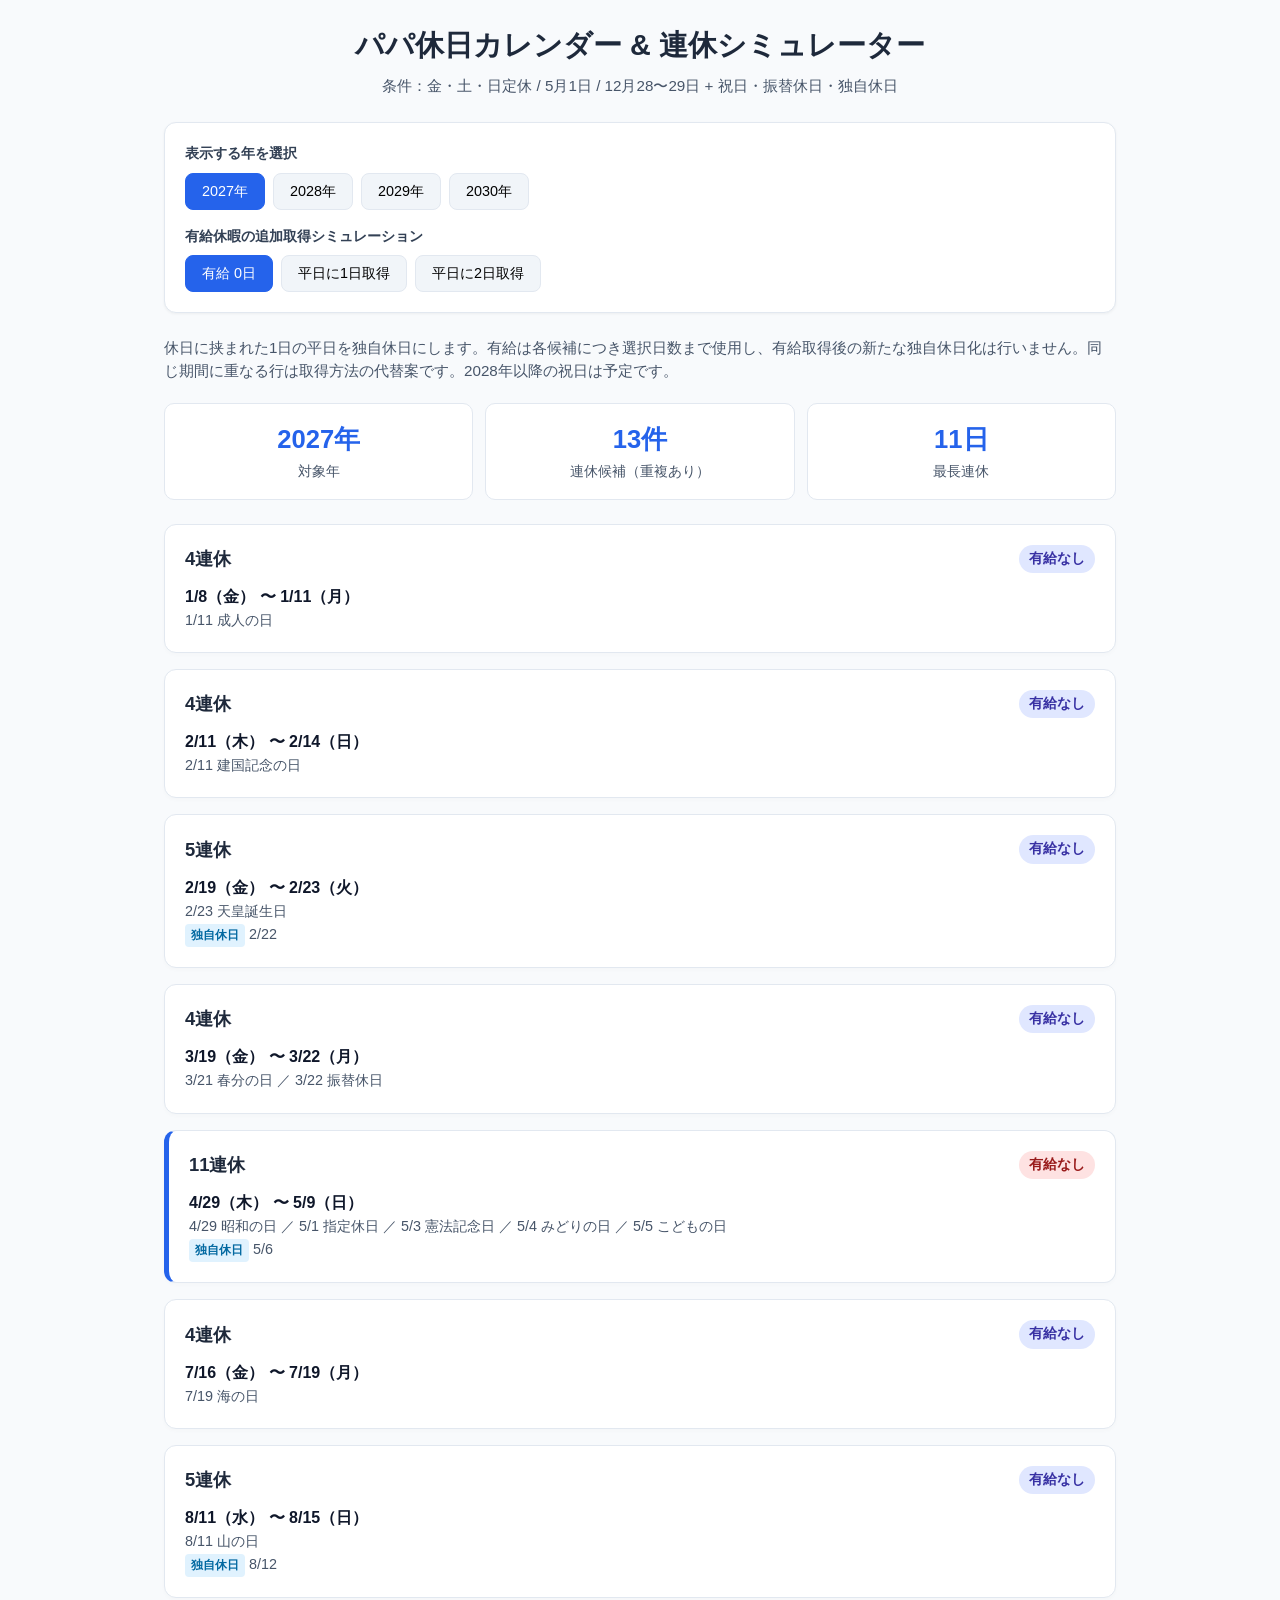
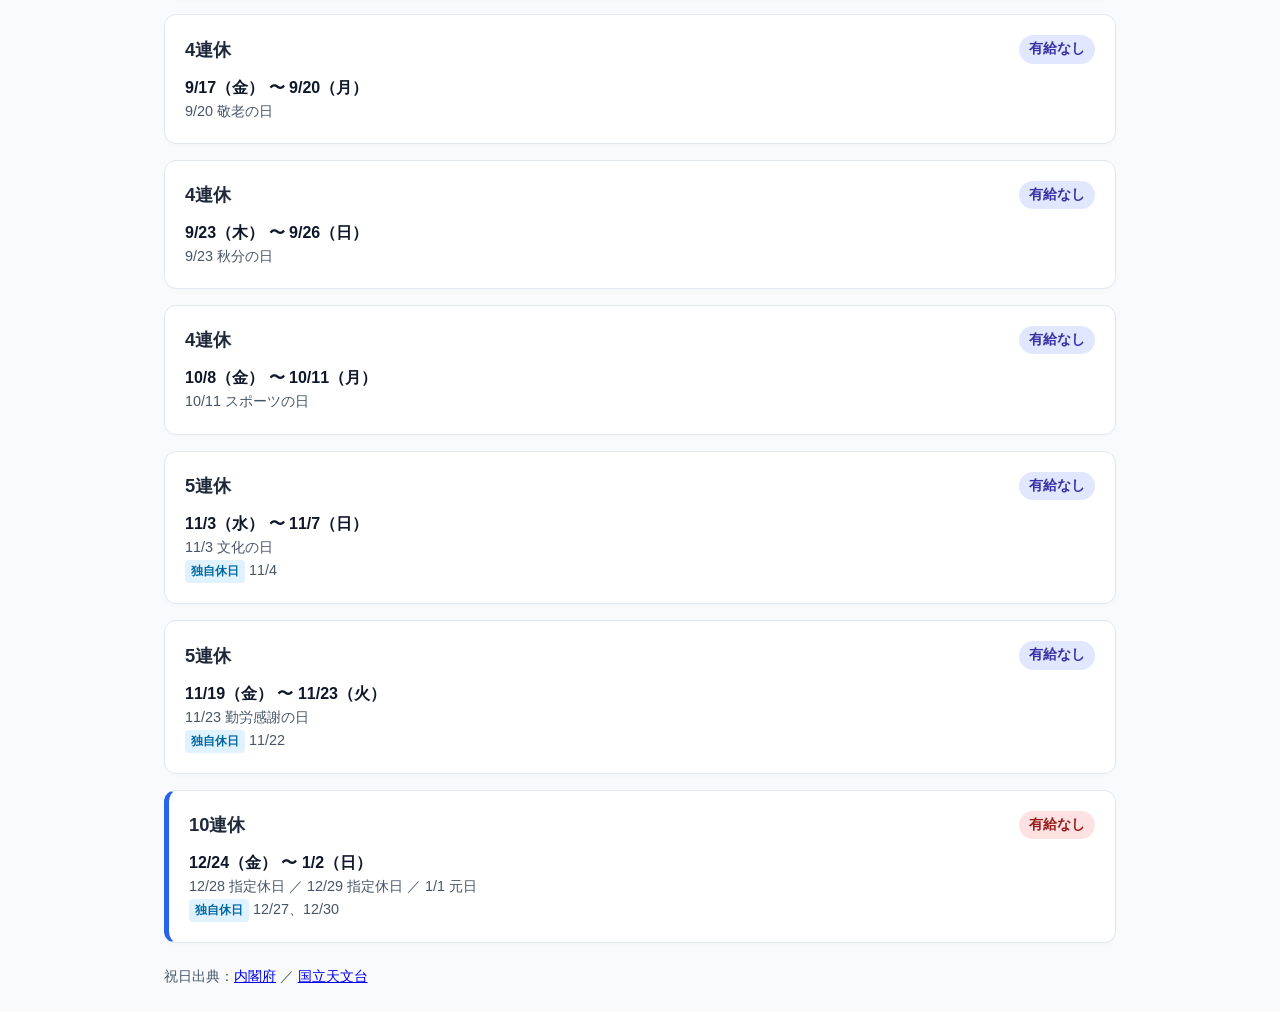
==== papa-holiday/index.html @ 448edb27 "Add papa holiday calendar and vacation simulator" ====
<!DOCTYPE html>
<html lang="ja">
<head>
  <meta charset="UTF-8">
  <meta name="viewport" content="width=device-width, initial-scale=1.0">
  <title>パパ休日カレンダー &amp; 連休シミュレーター</title>
  <style>
    :root {
      --primary: #2563eb;
      --primary-hover: #1d4ed8;
      --bg: #f8fafc;
      --card-bg: #ffffff;
      --text: #0f172a;
      --text-light: #475569;
      --border: #e2e8f0;
      --holiday-tag: #ef4444;
      --special-tag: #8b5cf6;
      --paid-tag: #059669;
    }

    * { box-sizing: border-box; margin: 0; padding: 0; font-family: -apple-system, BlinkMacSystemFont, "Segoe UI", Roboto, sans-serif; }
    body { background: var(--bg); color: var(--text); padding: 24px; max-width: 1000px; margin: 0 auto; line-height: 1.5; }
    
    header { margin-bottom: 24px; text-align: center; }
    h1 { font-size: 1.8rem; margin-bottom: 8px; color: #1e293b; }
    p.desc { font-size: 0.95rem; color: var(--text-light); }
    
    .controls { background: var(--card-bg); padding: 20px; border-radius: 12px; border: 1px solid var(--border); margin-bottom: 24px; box-shadow: 0 1px 3px rgba(0,0,0,0.05); }
    .control-group { margin-bottom: 16px; }
    .control-group:last-child { margin-bottom: 0; }
    label { font-weight: 600; display: block; margin-bottom: 8px; font-size: 0.9rem; color: #334155; }
    
    .btn-group { display: flex; flex-wrap: wrap; gap: 8px; }
    .btn { padding: 8px 16px; border: 1px solid var(--border); background: #f1f5f9; border-radius: 8px; cursor: pointer; font-size: 0.9rem; font-weight: 500; transition: all 0.2s; }
    .btn:hover { background: #e2e8f0; }
    .btn.active { background: var(--primary); color: white; border-color: var(--primary); }

    .summary { display: grid; grid-template-columns: repeat(auto-fit, minmax(200px, 1fr)); gap: 12px; margin-bottom: 24px; }
    .stat-card { background: var(--card-bg); padding: 16px; border-radius: 10px; border: 1px solid var(--border); text-align: center; }
    .stat-card .val { font-size: 1.6rem; font-weight: 700; color: var(--primary); }
    .stat-card .lbl { font-size: 0.85rem; color: var(--text-light); margin-top: 4px; }

    .cards { display: grid; gap: 16px; }
    .holiday-card { background: var(--card-bg); border-radius: 12px; border: 1px solid var(--border); padding: 20px; box-shadow: 0 2px 4px rgba(0,0,0,0.02); }
    .holiday-card.highlight { border-left: 5px solid var(--primary); }
    
    .card-header { display: flex; justify-content: space-between; align-items: center; margin-bottom: 12px; }
    .card-title { font-size: 1.15rem; font-weight: 700; color: #1e293b; }
    .badge { padding: 4px 10px; border-radius: 9999px; font-size: 0.85rem; font-weight: 600; background: #e0e7ff; color: #3730a3; }
    .badge.long { background: #fee2e2; color: #991b1b; }

    .breakdown { font-size: 0.9rem; color: var(--text-light); line-height: 1.6; }
    .tag { display: inline-block; padding: 2px 6px; border-radius: 4px; font-size: 0.75rem; font-weight: 600; margin-right: 4px; }
    .tag-fixed { background: #e0f2fe; color: #0369a1; }
    .tag-paid { background: #dcfce7; color: #15803d; }

    @media (max-width: 640px) {
      body { padding: 16px; }
      .btn { flex: 1 1 calc(50% - 4px); text-align: center; }
    }
  </style>
</head>
<body>

<header>
  <h1>パパ休日カレンダー &amp; 連休シミュレーター</h1>
  <p class="desc">条件：金・土・日定休 / 5月1日 / 12月28〜29日 + 祝日・振替休日・独自休日</p>
</header>

<div class="controls">
  <div class="control-group">
    <label>表示する年を選択</label>
    <div class="btn-group" id="yearButtons">
      <button class="btn active" onclick="setYear(2027)">2027年</button>
      <button class="btn" onclick="setYear(2028)">2028年</button>
      <button class="btn" onclick="setYear(2029)">2029年</button>
      <button class="btn" onclick="setYear(2030)">2030年</button>
    </div>
  </div>

  <div class="control-group">
    <label>有給休暇の追加取得シミュレーション</label>
    <div class="btn-group" id="paidButtons">
      <button class="btn active" onclick="setPaidDays(0)">有給 0日</button>
      <button class="btn" onclick="setPaidDays(1)">平日に1日取得</button>
      <button class="btn" onclick="setPaidDays(2)">平日に2日取得</button>
    </div>
  </div>
</div>

<p class="desc" style="margin-bottom:20px">休日に挟まれた1日の平日を独自休日にします。有給は各候補につき選択日数まで使用し、有給取得後の新たな独自休日化は行いません。同じ期間に重なる行は取得方法の代替案です。2028年以降の祝日は予定です。</p>
<div class="summary" id="summaryArea"></div>
<div class="cards" id="cardsArea"></div>

<script>
let currentYear=2027, paidDays=0;
const data={"2027": {"0": [{"date": "1/8（金） 〜 1/11（月）", "days": 4, "title": "4連休", "desc": "1/11 成人の日", "custom": "", "paid": "", "isPaid": false}, {"date": "2/11（木） 〜 2/14（日）", "days": 4, "title": "4連休", "desc": "2/11 建国記念の日", "custom": "", "paid": "", "isPaid": false}, {"date": "2/19（金） 〜 2/23（火）", "days": 5, "title": "5連休", "desc": "2/23 天皇誕生日", "custom": "2/22", "paid": "", "isPaid": false}, {"date": "3/19（金） 〜 3/22（月）", "days": 4, "title": "4連休", "desc": "3/21 春分の日 ／ 3/22 振替休日", "custom": "", "paid": "", "isPaid": false}, {"date": "4/29（木） 〜 5/9（日）", "days": 11, "title": "11連休", "desc": "4/29 昭和の日 ／ 5/1 指定休日 ／ 5/3 憲法記念日 ／ 5/4 みどりの日 ／ 5/5 こどもの日", "custom": "5/6", "paid": "", "isPaid": false}, {"date": "7/16（金） 〜 7/19（月）", "days": 4, "title": "4連休", "desc": "7/19 海の日", "custom": "", "paid": "", "isPaid": false}, {"date": "8/11（水） 〜 8/15（日）", "days": 5, "title": "5連休", "desc": "8/11 山の日", "custom": "8/12", "paid": "", "isPaid": false}, {"date": "9/17（金） 〜 9/20（月）", "days": 4, "title": "4連休", "desc": "9/20 敬老の日", "custom": "", "paid": "", "isPaid": false}, {"date": "9/23（木） 〜 9/26（日）", "days": 4, "title": "4連休", "desc": "9/23 秋分の日", "custom": "", "paid": "", "isPaid": false}, {"date": "10/8（金） 〜 10/11（月）", "days": 4, "title": "4連休", "desc": "10/11 スポーツの日", "custom": "", "paid": "", "isPaid": false}, {"date": "11/3（水） 〜 11/7（日）", "days": 5, "title": "5連休", "desc": "11/3 文化の日", "custom": "11/4", "paid": "", "isPaid": false}, {"date": "11/19（金） 〜 11/23（火）", "days": 5, "title": "5連休", "desc": "11/23 勤労感謝の日", "custom": "11/22", "paid": "", "isPaid": false}, {"date": "12/24（金） 〜 1/2（日）", "days": 10, "title": "10連休", "desc": "12/28 指定休日 ／ 12/29 指定休日 ／ 1/1 元日", "custom": "12/27、12/30", "paid": "", "isPaid": false}], "1": [{"date": "1/1（金） 〜 1/4（月）", "days": 4, "title": "4連休", "desc": "1/1 元日", "custom": "", "paid": "1/4（月）", "isPaid": true}, {"date": "1/7（木） 〜 1/11（月）", "days": 5, "title": "5連休", "desc": "1/11 成人の日", "custom": "", "paid": "1/7（木）", "isPaid": true}, {"date": "1/8（金） 〜 1/12（火）", "days": 5, "title": "5連休", "desc": "1/11 成人の日", "custom": "", "paid": "1/12（火）", "isPaid": true}, {"date": "1/14（木） 〜 1/17（日）", "days": 4, "title": "4連休", "desc": "金・土・日の定休を活用", "custom": "", "paid": "1/14（木）", "isPaid": true}, {"date": "1/15（金） 〜 1/18（月）", "days": 4, "title": "4連休", "desc": "金・土・日の定休を活用", "custom": "", "paid": "1/18（月）", "isPaid": true}, {"date": "1/21（木） 〜 1/24（日）", "days": 4, "title": "4連休", "desc": "金・土・日の定休を活用", "custom": "", "paid": "1/21（木）", "isPaid": true}, {"date": "1/22（金） 〜 1/25（月）", "days": 4, "title": "4連休", "desc": "金・土・日の定休を活用", "custom": "", "paid": "1/25（月）", "isPaid": true}, {"date": "1/28（木） 〜 1/31（日）", "days": 4, "title": "4連休", "desc": "金・土・日の定休を活用", "custom": "", "paid": "1/28（木）", "isPaid": true}, {"date": "1/29（金） 〜 2/1（月）", "days": 4, "title": "4連休", "desc": "金・土・日の定休を活用", "custom": "", "paid": "2/1（月）", "isPaid": true}, {"date": "2/4（木） 〜 2/7（日）", "days": 4, "title": "4連休", "desc": "金・土・日の定休を活用", "custom": "", "paid": "2/4（木）", "isPaid": true}, {"date": "2/5（金） 〜 2/8（月）", "days": 4, "title": "4連休", "desc": "金・土・日の定休を活用", "custom": "", "paid": "2/8（月）", "isPaid": true}, {"date": "2/10（水） 〜 2/14（日）", "days": 5, "title": "5連休", "desc": "2/11 建国記念の日", "custom": "", "paid": "2/10（水）", "isPaid": true}, {"date": "2/11（木） 〜 2/15（月）", "days": 5, "title": "5連休", "desc": "2/11 建国記念の日", "custom": "", "paid": "2/15（月）", "isPaid": true}, {"date": "2/18（木） 〜 2/23（火）", "days": 6, "title": "6連休", "desc": "2/23 天皇誕生日", "custom": "2/22", "paid": "2/18（木）", "isPaid": true}, {"date": "2/19（金） 〜 2/24（水）", "days": 6, "title": "6連休", "desc": "2/23 天皇誕生日", "custom": "2/22", "paid": "2/24（水）", "isPaid": true}, {"date": "2/25（木） 〜 2/28（日）", "days": 4, "title": "4連休", "desc": "金・土・日の定休を活用", "custom": "", "paid": "2/25（木）", "isPaid": true}, {"date": "2/26（金） 〜 3/1（月）", "days": 4, "title": "4連休", "desc": "金・土・日の定休を活用", "custom": "", "paid": "3/1（月）", "isPaid": true}, {"date": "3/4（木） 〜 3/7（日）", "days": 4, "title": "4連休", "desc": "金・土・日の定休を活用", "custom": "", "paid": "3/4（木）", "isPaid": true}, {"date": "3/5（金） 〜 3/8（月）", "days": 4, "title": "4連休", "desc": "金・土・日の定休を活用", "custom": "", "paid": "3/8（月）", "isPaid": true}, {"date": "3/11（木） 〜 3/14（日）", "days": 4, "title": "4連休", "desc": "金・土・日の定休を活用", "custom": "", "paid": "3/11（木）", "isPaid": true}, {"date": "3/12（金） 〜 3/15（月）", "days": 4, "title": "4連休", "desc": "金・土・日の定休を活用", "custom": "", "paid": "3/15（月）", "isPaid": true}, {"date": "3/18（木） 〜 3/22（月）", "days": 5, "title": "5連休", "desc": "3/21 春分の日 ／ 3/22 振替休日", "custom": "", "paid": "3/18（木）", "isPaid": true}, {"date": "3/19（金） 〜 3/23（火）", "days": 5, "title": "5連休", "desc": "3/21 春分の日 ／ 3/22 振替休日", "custom": "", "paid": "3/23（火）", "isPaid": true}, {"date": "3/25（木） 〜 3/28（日）", "days": 4, "title": "4連休", "desc": "金・土・日の定休を活用", "custom": "", "paid": "3/25（木）", "isPaid": true}, {"date": "3/26（金） 〜 3/29（月）", "days": 4, "title": "4連休", "desc": "金・土・日の定休を活用", "custom": "", "paid": "3/29（月）", "isPaid": true}, {"date": "4/1（木） 〜 4/4（日）", "days": 4, "title": "4連休", "desc": "金・土・日の定休を活用", "custom": "", "paid": "4/1（木）", "isPaid": true}, {"date": "4/2（金） 〜 4/5（月）", "days": 4, "title": "4連休", "desc": "金・土・日の定休を活用", "custom": "", "paid": "4/5（月）", "isPaid": true}, {"date": "4/8（木） 〜 4/11（日）", "days": 4, "title": "4連休", "desc": "金・土・日の定休を活用", "custom": "", "paid": "4/8（木）", "isPaid": true}, {"date": "4/9（金） 〜 4/12（月）", "days": 4, "title": "4連休", "desc": "金・土・日の定休を活用", "custom": "", "paid": "4/12（月）", "isPaid": true}, {"date": "4/15（木） 〜 4/18（日）", "days": 4, "title": "4連休", "desc": "金・土・日の定休を活用", "custom": "", "paid": "4/15（木）", "isPaid": true}, {"date": "4/16（金） 〜 4/19（月）", "days": 4, "title": "4連休", "desc": "金・土・日の定休を活用", "custom": "", "paid": "4/19（月）", "isPaid": true}, {"date": "4/22（木） 〜 4/25（日）", "days": 4, "title": "4連休", "desc": "金・土・日の定休を活用", "custom": "", "paid": "4/22（木）", "isPaid": true}, {"date": "4/23（金） 〜 4/26（月）", "days": 4, "title": "4連休", "desc": "金・土・日の定休を活用", "custom": "", "paid": "4/26（月）", "isPaid": true}, {"date": "4/28（水） 〜 5/9（日）", "days": 12, "title": "12連休", "desc": "4/29 昭和の日 ／ 5/1 指定休日 ／ 5/3 憲法記念日 ／ 5/4 みどりの日 ／ 5/5 こどもの日", "custom": "5/6", "paid": "4/28（水）", "isPaid": true}, {"date": "4/29（木） 〜 5/10（月）", "days": 12, "title": "12連休", "desc": "4/29 昭和の日 ／ 5/1 指定休日 ／ 5/3 憲法記念日 ／ 5/4 みどりの日 ／ 5/5 こどもの日", "custom": "5/6", "paid": "5/10（月）", "isPaid": true}, {"date": "5/13（木） 〜 5/16（日）", "days": 4, "title": "4連休", "desc": "金・土・日の定休を活用", "custom": "", "paid": "5/13（木）", "isPaid": true}, {"date": "5/14（金） 〜 5/17（月）", "days": 4, "title": "4連休", "desc": "金・土・日の定休を活用", "custom": "", "paid": "5/17（月）", "isPaid": true}, {"date": "5/20（木） 〜 5/23（日）", "days": 4, "title": "4連休", "desc": "金・土・日の定休を活用", "custom": "", "paid": "5/20（木）", "isPaid": true}, {"date": "5/21（金） 〜 5/24（月）", "days": 4, "title": "4連休", "desc": "金・土・日の定休を活用", "custom": "", "paid": "5/24（月）", "isPaid": true}, {"date": "5/27（木） 〜 5/30（日）", "days": 4, "title": "4連休", "desc": "金・土・日の定休を活用", "custom": "", "paid": "5/27（木）", "isPaid": true}, {"date": "5/28（金） 〜 5/31（月）", "days": 4, "title": "4連休", "desc": "金・土・日の定休を活用", "custom": "", "paid": "5/31（月）", "isPaid": true}, {"date": "6/3（木） 〜 6/6（日）", "days": 4, "title": "4連休", "desc": "金・土・日の定休を活用", "custom": "", "paid": "6/3（木）", "isPaid": true}, {"date": "6/4（金） 〜 6/7（月）", "days": 4, "title": "4連休", "desc": "金・土・日の定休を活用", "custom": "", "paid": "6/7（月）", "isPaid": true}, {"date": "6/10（木） 〜 6/13（日）", "days": 4, "title": "4連休", "desc": "金・土・日の定休を活用", "custom": "", "paid": "6/10（木）", "isPaid": true}, {"date": "6/11（金） 〜 6/14（月）", "days": 4, "title": "4連休", "desc": "金・土・日の定休を活用", "custom": "", "paid": "6/14（月）", "isPaid": true}, {"date": "6/17（木） 〜 6/20（日）", "days": 4, "title": "4連休", "desc": "金・土・日の定休を活用", "custom": "", "paid": "6/17（木）", "isPaid": true}, {"date": "6/18（金） 〜 6/21（月）", "days": 4, "title": "4連休", "desc": "金・土・日の定休を活用", "custom": "", "paid": "6/21（月）", "isPaid": true}, {"date": "6/24（木） 〜 6/27（日）", "days": 4, "title": "4連休", "desc": "金・土・日の定休を活用", "custom": "", "paid": "6/24（木）", "isPaid": true}, {"date": "6/25（金） 〜 6/28（月）", "days": 4, "title": "4連休", "desc": "金・土・日の定休を活用", "custom": "", "paid": "6/28（月）", "isPaid": true}, {"date": "7/1（木） 〜 7/4（日）", "days": 4, "title": "4連休", "desc": "金・土・日の定休を活用", "custom": "", "paid": "7/1（木）", "isPaid": true}, {"date": "7/2（金） 〜 7/5（月）", "days": 4, "title": "4連休", "desc": "金・土・日の定休を活用", "custom": "", "paid": "7/5（月）", "isPaid": true}, {"date": "7/8（木） 〜 7/11（日）", "days": 4, "title": "4連休", "desc": "金・土・日の定休を活用", "custom": "", "paid": "7/8（木）", "isPaid": true}, {"date": "7/9（金） 〜 7/12（月）", "days": 4, "title": "4連休", "desc": "金・土・日の定休を活用", "custom": "", "paid": "7/12（月）", "isPaid": true}, {"date": "7/15（木） 〜 7/19（月）", "days": 5, "title": "5連休", "desc": "7/19 海の日", "custom": "", "paid": "7/15（木）", "isPaid": true}, {"date": "7/16（金） 〜 7/20（火）", "days": 5, "title": "5連休", "desc": "7/19 海の日", "custom": "", "paid": "7/20（火）", "isPaid": true}, {"date": "7/22（木） 〜 7/25（日）", "days": 4, "title": "4連休", "desc": "金・土・日の定休を活用", "custom": "", "paid": "7/22（木）", "isPaid": true}, {"date": "7/23（金） 〜 7/26（月）", "days": 4, "title": "4連休", "desc": "金・土・日の定休を活用", "custom": "", "paid": "7/26（月）", "isPaid": true}, {"date": "7/29（木） 〜 8/1（日）", "days": 4, "title": "4連休", "desc": "金・土・日の定休を活用", "custom": "", "paid": "7/29（木）", "isPaid": true}, {"date": "7/30（金） 〜 8/2（月）", "days": 4, "title": "4連休", "desc": "金・土・日の定休を活用", "custom": "", "paid": "8/2（月）", "isPaid": true}, {"date": "8/5（木） 〜 8/8（日）", "days": 4, "title": "4連休", "desc": "金・土・日の定休を活用", "custom": "", "paid": "8/5（木）", "isPaid": true}, {"date": "8/6（金） 〜 8/9（月）", "days": 4, "title": "4連休", "desc": "金・土・日の定休を活用", "custom": "", "paid": "8/9（月）", "isPaid": true}, {"date": "8/10（火） 〜 8/15（日）", "days": 6, "title": "6連休", "desc": "8/11 山の日", "custom": "8/12", "paid": "8/10（火）", "isPaid": true}, {"date": "8/11（水） 〜 8/16（月）", "days": 6, "title": "6連休", "desc": "8/11 山の日", "custom": "8/12", "paid": "8/16（月）", "isPaid": true}, {"date": "8/19（木） 〜 8/22（日）", "days": 4, "title": "4連休", "desc": "金・土・日の定休を活用", "custom": "", "paid": "8/19（木）", "isPaid": true}, {"date": "8/20（金） 〜 8/23（月）", "days": 4, "title": "4連休", "desc": "金・土・日の定休を活用", "custom": "", "paid": "8/23（月）", "isPaid": true}, {"date": "8/26（木） 〜 8/29（日）", "days": 4, "title": "4連休", "desc": "金・土・日の定休を活用", "custom": "", "paid": "8/26（木）", "isPaid": true}, {"date": "8/27（金） 〜 8/30（月）", "days": 4, "title": "4連休", "desc": "金・土・日の定休を活用", "custom": "", "paid": "8/30（月）", "isPaid": true}, {"date": "9/2（木） 〜 9/5（日）", "days": 4, "title": "4連休", "desc": "金・土・日の定休を活用", "custom": "", "paid": "9/2（木）", "isPaid": true}, {"date": "9/3（金） 〜 9/6（月）", "days": 4, "title": "4連休", "desc": "金・土・日の定休を活用", "custom": "", "paid": "9/6（月）", "isPaid": true}, {"date": "9/9（木） 〜 9/12（日）", "days": 4, "title": "4連休", "desc": "金・土・日の定休を活用", "custom": "", "paid": "9/9（木）", "isPaid": true}, {"date": "9/10（金） 〜 9/13（月）", "days": 4, "title": "4連休", "desc": "金・土・日の定休を活用", "custom": "", "paid": "9/13（月）", "isPaid": true}, {"date": "9/16（木） 〜 9/20（月）", "days": 5, "title": "5連休", "desc": "9/20 敬老の日", "custom": "", "paid": "9/16（木）", "isPaid": true}, {"date": "9/17（金） 〜 9/21（火）", "days": 5, "title": "5連休", "desc": "9/20 敬老の日", "custom": "", "paid": "9/21（火）", "isPaid": true}, {"date": "9/22（水） 〜 9/26（日）", "days": 5, "title": "5連休", "desc": "9/23 秋分の日", "custom": "", "paid": "9/22（水）", "isPaid": true}, {"date": "9/23（木） 〜 9/27（月）", "days": 5, "title": "5連休", "desc": "9/23 秋分の日", "custom": "", "paid": "9/27（月）", "isPaid": true}, {"date": "9/30（木） 〜 10/3（日）", "days": 4, "title": "4連休", "desc": "金・土・日の定休を活用", "custom": "", "paid": "9/30（木）", "isPaid": true}, {"date": "10/1（金） 〜 10/4（月）", "days": 4, "title": "4連休", "desc": "金・土・日の定休を活用", "custom": "", "paid": "10/4（月）", "isPaid": true}, {"date": "10/7（木） 〜 10/11（月）", "days": 5, "title": "5連休", "desc": "10/11 スポーツの日", "custom": "", "paid": "10/7（木）", "isPaid": true}, {"date": "10/8（金） 〜 10/12（火）", "days": 5, "title": "5連休", "desc": "10/11 スポーツの日", "custom": "", "paid": "10/12（火）", "isPaid": true}, {"date": "10/14（木） 〜 10/17（日）", "days": 4, "title": "4連休", "desc": "金・土・日の定休を活用", "custom": "", "paid": "10/14（木）", "isPaid": true}, {"date": "10/15（金） 〜 10/18（月）", "days": 4, "title": "4連休", "desc": "金・土・日の定休を活用", "custom": "", "paid": "10/18（月）", "isPaid": true}, {"date": "10/21（木） 〜 10/24（日）", "days": 4, "title": "4連休", "desc": "金・土・日の定休を活用", "custom": "", "paid": "10/21（木）", "isPaid": true}, {"date": "10/22（金） 〜 10/25（月）", "days": 4, "title": "4連休", "desc": "金・土・日の定休を活用", "custom": "", "paid": "10/25（月）", "isPaid": true}, {"date": "10/28（木） 〜 10/31（日）", "days": 4, "title": "4連休", "desc": "金・土・日の定休を活用", "custom": "", "paid": "10/28（木）", "isPaid": true}, {"date": "10/29（金） 〜 11/1（月）", "days": 4, "title": "4連休", "desc": "金・土・日の定休を活用", "custom": "", "paid": "11/1（月）", "isPaid": true}, {"date": "11/2（火） 〜 11/7（日）", "days": 6, "title": "6連休", "desc": "11/3 文化の日", "custom": "11/4", "paid": "11/2（火）", "isPaid": true}, {"date": "11/3（水） 〜 11/8（月）", "days": 6, "title": "6連休", "desc": "11/3 文化の日", "custom": "11/4", "paid": "11/8（月）", "isPaid": true}, {"date": "11/11（木） 〜 11/14（日）", "days": 4, "title": "4連休", "desc": "金・土・日の定休を活用", "custom": "", "paid": "11/11（木）", "isPaid": true}, {"date": "11/12（金） 〜 11/15（月）", "days": 4, "title": "4連休", "desc": "金・土・日の定休を活用", "custom": "", "paid": "11/15（月）", "isPaid": true}, {"date": "11/18（木） 〜 11/23（火）", "days": 6, "title": "6連休", "desc": "11/23 勤労感謝の日", "custom": "11/22", "paid": "11/18（木）", "isPaid": true}, {"date": "11/19（金） 〜 11/24（水）", "days": 6, "title": "6連休", "desc": "11/23 勤労感謝の日", "custom": "11/22", "paid": "11/24（水）", "isPaid": true}, {"date": "11/25（木） 〜 11/28（日）", "days": 4, "title": "4連休", "desc": "金・土・日の定休を活用", "custom": "", "paid": "11/25（木）", "isPaid": true}, {"date": "11/26（金） 〜 11/29（月）", "days": 4, "title": "4連休", "desc": "金・土・日の定休を活用", "custom": "", "paid": "11/29（月）", "isPaid": true}, {"date": "12/2（木） 〜 12/5（日）", "days": 4, "title": "4連休", "desc": "金・土・日の定休を活用", "custom": "", "paid": "12/2（木）", "isPaid": true}, {"date": "12/3（金） 〜 12/6（月）", "days": 4, "title": "4連休", "desc": "金・土・日の定休を活用", "custom": "", "paid": "12/6（月）", "isPaid": true}, {"date": "12/9（木） 〜 12/12（日）", "days": 4, "title": "4連休", "desc": "金・土・日の定休を活用", "custom": "", "paid": "12/9（木）", "isPaid": true}, {"date": "12/10（金） 〜 12/13（月）", "days": 4, "title": "4連休", "desc": "金・土・日の定休を活用", "custom": "", "paid": "12/13（月）", "isPaid": true}, {"date": "12/16（木） 〜 12/19（日）", "days": 4, "title": "4連休", "desc": "金・土・日の定休を活用", "custom": "", "paid": "12/16（木）", "isPaid": true}, {"date": "12/17（金） 〜 12/20（月）", "days": 4, "title": "4連休", "desc": "金・土・日の定休を活用", "custom": "", "paid": "12/20（月）", "isPaid": true}, {"date": "12/23（木） 〜 1/2（日）", "days": 11, "title": "11連休", "desc": "12/28 指定休日 ／ 12/29 指定休日 ／ 1/1 元日", "custom": "12/27、12/30", "paid": "12/23（木）", "isPaid": true}, {"date": "12/24（金） 〜 1/3（月）", "days": 11, "title": "11連休", "desc": "12/28 指定休日 ／ 12/29 指定休日 ／ 1/1 元日", "custom": "12/27、12/30", "paid": "1/3（月）", "isPaid": true}], "2": [{"date": "1/1（金） 〜 1/5（火）", "days": 5, "title": "5連休", "desc": "1/1 元日", "custom": "", "paid": "1/4（月）、1/5（火）", "isPaid": true}, {"date": "1/6（水） 〜 1/11（月）", "days": 6, "title": "6連休", "desc": "1/11 成人の日", "custom": "", "paid": "1/6（水）、1/7（木）", "isPaid": true}, {"date": "1/7（木） 〜 1/12（火）", "days": 6, "title": "6連休", "desc": "1/11 成人の日", "custom": "", "paid": "1/7（木）、1/12（火）", "isPaid": true}, {"date": "1/8（金） 〜 1/13（水）", "days": 6, "title": "6連休", "desc": "1/11 成人の日", "custom": "", "paid": "1/12（火）、1/13（水）", "isPaid": true}, {"date": "1/13（水） 〜 1/17（日）", "days": 5, "title": "5連休", "desc": "金・土・日の定休を活用", "custom": "", "paid": "1/13（水）、1/14（木）", "isPaid": true}, {"date": "1/14（木） 〜 1/18（月）", "days": 5, "title": "5連休", "desc": "金・土・日の定休を活用", "custom": "", "paid": "1/14（木）、1/18（月）", "isPaid": true}, {"date": "1/15（金） 〜 1/19（火）", "days": 5, "title": "5連休", "desc": "金・土・日の定休を活用", "custom": "", "paid": "1/18（月）、1/19（火）", "isPaid": true}, {"date": "1/20（水） 〜 1/24（日）", "days": 5, "title": "5連休", "desc": "金・土・日の定休を活用", "custom": "", "paid": "1/20（水）、1/21（木）", "isPaid": true}, {"date": "1/21（木） 〜 1/25（月）", "days": 5, "title": "5連休", "desc": "金・土・日の定休を活用", "custom": "", "paid": "1/21（木）、1/25（月）", "isPaid": true}, {"date": "1/22（金） 〜 1/26（火）", "days": 5, "title": "5連休", "desc": "金・土・日の定休を活用", "custom": "", "paid": "1/25（月）、1/26（火）", "isPaid": true}, {"date": "1/27（水） 〜 1/31（日）", "days": 5, "title": "5連休", "desc": "金・土・日の定休を活用", "custom": "", "paid": "1/27（水）、1/28（木）", "isPaid": true}, {"date": "1/28（木） 〜 2/1（月）", "days": 5, "title": "5連休", "desc": "金・土・日の定休を活用", "custom": "", "paid": "1/28（木）、2/1（月）", "isPaid": true}, {"date": "1/29（金） 〜 2/2（火）", "days": 5, "title": "5連休", "desc": "金・土・日の定休を活用", "custom": "", "paid": "2/1（月）、2/2（火）", "isPaid": true}, {"date": "2/3（水） 〜 2/7（日）", "days": 5, "title": "5連休", "desc": "金・土・日の定休を活用", "custom": "", "paid": "2/3（水）、2/4（木）", "isPaid": true}, {"date": "2/4（木） 〜 2/8（月）", "days": 5, "title": "5連休", "desc": "金・土・日の定休を活用", "custom": "", "paid": "2/4（木）、2/8（月）", "isPaid": true}, {"date": "2/5（金） 〜 2/9（火）", "days": 5, "title": "5連休", "desc": "金・土・日の定休を活用", "custom": "", "paid": "2/8（月）、2/9（火）", "isPaid": true}, {"date": "2/9（火） 〜 2/14（日）", "days": 6, "title": "6連休", "desc": "2/11 建国記念の日", "custom": "", "paid": "2/9（火）、2/10（水）", "isPaid": true}, {"date": "2/10（水） 〜 2/15（月）", "days": 6, "title": "6連休", "desc": "2/11 建国記念の日", "custom": "", "paid": "2/10（水）、2/15（月）", "isPaid": true}, {"date": "2/11（木） 〜 2/16（火）", "days": 6, "title": "6連休", "desc": "2/11 建国記念の日", "custom": "", "paid": "2/15（月）、2/16（火）", "isPaid": true}, {"date": "2/17（水） 〜 2/23（火）", "days": 7, "title": "7連休", "desc": "2/23 天皇誕生日", "custom": "2/22", "paid": "2/17（水）、2/18（木）", "isPaid": true}, {"date": "2/18（木） 〜 2/24（水）", "days": 7, "title": "7連休", "desc": "2/23 天皇誕生日", "custom": "2/22", "paid": "2/18（木）、2/24（水）", "isPaid": true}, {"date": "2/19（金） 〜 2/28（日）", "days": 10, "title": "10連休", "desc": "2/23 天皇誕生日", "custom": "2/22", "paid": "2/24（水）、2/25（木）", "isPaid": true}, {"date": "2/25（木） 〜 3/1（月）", "days": 5, "title": "5連休", "desc": "金・土・日の定休を活用", "custom": "", "paid": "2/25（木）、3/1（月）", "isPaid": true}, {"date": "2/26（金） 〜 3/2（火）", "days": 5, "title": "5連休", "desc": "金・土・日の定休を活用", "custom": "", "paid": "3/1（月）、3/2（火）", "isPaid": true}, {"date": "3/3（水） 〜 3/7（日）", "days": 5, "title": "5連休", "desc": "金・土・日の定休を活用", "custom": "", "paid": "3/3（水）、3/4（木）", "isPaid": true}, {"date": "3/4（木） 〜 3/8（月）", "days": 5, "title": "5連休", "desc": "金・土・日の定休を活用", "custom": "", "paid": "3/4（木）、3/8（月）", "isPaid": true}, {"date": "3/5（金） 〜 3/9（火）", "days": 5, "title": "5連休", "desc": "金・土・日の定休を活用", "custom": "", "paid": "3/8（月）、3/9（火）", "isPaid": true}, {"date": "3/10（水） 〜 3/14（日）", "days": 5, "title": "5連休", "desc": "金・土・日の定休を活用", "custom": "", "paid": "3/10（水）、3/11（木）", "isPaid": true}, {"date": "3/11（木） 〜 3/15（月）", "days": 5, "title": "5連休", "desc": "金・土・日の定休を活用", "custom": "", "paid": "3/11（木）、3/15（月）", "isPaid": true}, {"date": "3/12（金） 〜 3/16（火）", "days": 5, "title": "5連休", "desc": "金・土・日の定休を活用", "custom": "", "paid": "3/15（月）、3/16（火）", "isPaid": true}, {"date": "3/17（水） 〜 3/22（月）", "days": 6, "title": "6連休", "desc": "3/21 春分の日 ／ 3/22 振替休日", "custom": "", "paid": "3/17（水）、3/18（木）", "isPaid": true}, {"date": "3/18（木） 〜 3/23（火）", "days": 6, "title": "6連休", "desc": "3/21 春分の日 ／ 3/22 振替休日", "custom": "", "paid": "3/18（木）、3/23（火）", "isPaid": true}, {"date": "3/19（金） 〜 3/24（水）", "days": 6, "title": "6連休", "desc": "3/21 春分の日 ／ 3/22 振替休日", "custom": "", "paid": "3/23（火）、3/24（水）", "isPaid": true}, {"date": "3/24（水） 〜 3/28（日）", "days": 5, "title": "5連休", "desc": "金・土・日の定休を活用", "custom": "", "paid": "3/24（水）、3/25（木）", "isPaid": true}, {"date": "3/25（木） 〜 3/29（月）", "days": 5, "title": "5連休", "desc": "金・土・日の定休を活用", "custom": "", "paid": "3/25（木）、3/29（月）", "isPaid": true}, {"date": "3/26（金） 〜 3/30（火）", "days": 5, "title": "5連休", "desc": "金・土・日の定休を活用", "custom": "", "paid": "3/29（月）、3/30（火）", "isPaid": true}, {"date": "3/31（水） 〜 4/4（日）", "days": 5, "title": "5連休", "desc": "金・土・日の定休を活用", "custom": "", "paid": "3/31（水）、4/1（木）", "isPaid": true}, {"date": "4/1（木） 〜 4/5（月）", "days": 5, "title": "5連休", "desc": "金・土・日の定休を活用", "custom": "", "paid": "4/1（木）、4/5（月）", "isPaid": true}, {"date": "4/2（金） 〜 4/6（火）", "days": 5, "title": "5連休", "desc": "金・土・日の定休を活用", "custom": "", "paid": "4/5（月）、4/6（火）", "isPaid": true}, {"date": "4/7（水） 〜 4/11（日）", "days": 5, "title": "5連休", "desc": "金・土・日の定休を活用", "custom": "", "paid": "4/7（水）、4/8（木）", "isPaid": true}, {"date": "4/8（木） 〜 4/12（月）", "days": 5, "title": "5連休", "desc": "金・土・日の定休を活用", "custom": "", "paid": "4/8（木）、4/12（月）", "isPaid": true}, {"date": "4/9（金） 〜 4/13（火）", "days": 5, "title": "5連休", "desc": "金・土・日の定休を活用", "custom": "", "paid": "4/12（月）、4/13（火）", "isPaid": true}, {"date": "4/14（水） 〜 4/18（日）", "days": 5, "title": "5連休", "desc": "金・土・日の定休を活用", "custom": "", "paid": "4/14（水）、4/15（木）", "isPaid": true}, {"date": "4/15（木） 〜 4/19（月）", "days": 5, "title": "5連休", "desc": "金・土・日の定休を活用", "custom": "", "paid": "4/15（木）、4/19（月）", "isPaid": true}, {"date": "4/16（金） 〜 4/20（火）", "days": 5, "title": "5連休", "desc": "金・土・日の定休を活用", "custom": "", "paid": "4/19（月）、4/20（火）", "isPaid": true}, {"date": "4/21（水） 〜 4/25（日）", "days": 5, "title": "5連休", "desc": "金・土・日の定休を活用", "custom": "", "paid": "4/21（水）、4/22（木）", "isPaid": true}, {"date": "4/22（木） 〜 4/26（月）", "days": 5, "title": "5連休", "desc": "金・土・日の定休を活用", "custom": "", "paid": "4/22（木）、4/26（月）", "isPaid": true}, {"date": "4/23（金） 〜 4/27（火）", "days": 5, "title": "5連休", "desc": "金・土・日の定休を活用", "custom": "", "paid": "4/26（月）、4/27（火）", "isPaid": true}, {"date": "4/27（火） 〜 5/9（日）", "days": 13, "title": "13連休", "desc": "4/29 昭和の日 ／ 5/1 指定休日 ／ 5/3 憲法記念日 ／ 5/4 みどりの日 ／ 5/5 こどもの日", "custom": "5/6", "paid": "4/27（火）、4/28（水）", "isPaid": true}, {"date": "4/28（水） 〜 5/10（月）", "days": 13, "title": "13連休", "desc": "4/29 昭和の日 ／ 5/1 指定休日 ／ 5/3 憲法記念日 ／ 5/4 みどりの日 ／ 5/5 こどもの日", "custom": "5/6", "paid": "4/28（水）、5/10（月）", "isPaid": true}, {"date": "4/29（木） 〜 5/11（火）", "days": 13, "title": "13連休", "desc": "4/29 昭和の日 ／ 5/1 指定休日 ／ 5/3 憲法記念日 ／ 5/4 みどりの日 ／ 5/5 こどもの日", "custom": "5/6", "paid": "5/10（月）、5/11（火）", "isPaid": true}, {"date": "5/12（水） 〜 5/16（日）", "days": 5, "title": "5連休", "desc": "金・土・日の定休を活用", "custom": "", "paid": "5/12（水）、5/13（木）", "isPaid": true}, {"date": "5/13（木） 〜 5/17（月）", "days": 5, "title": "5連休", "desc": "金・土・日の定休を活用", "custom": "", "paid": "5/13（木）、5/17（月）", "isPaid": true}, {"date": "5/14（金） 〜 5/18（火）", "days": 5, "title": "5連休", "desc": "金・土・日の定休を活用", "custom": "", "paid": "5/17（月）、5/18（火）", "isPaid": true}, {"date": "5/19（水） 〜 5/23（日）", "days": 5, "title": "5連休", "desc": "金・土・日の定休を活用", "custom": "", "paid": "5/19（水）、5/20（木）", "isPaid": true}, {"date": "5/20（木） 〜 5/24（月）", "days": 5, "title": "5連休", "desc": "金・土・日の定休を活用", "custom": "", "paid": "5/20（木）、5/24（月）", "isPaid": true}, {"date": "5/21（金） 〜 5/25（火）", "days": 5, "title": "5連休", "desc": "金・土・日の定休を活用", "custom": "", "paid": "5/24（月）、5/25（火）", "isPaid": true}, {"date": "5/26（水） 〜 5/30（日）", "days": 5, "title": "5連休", "desc": "金・土・日の定休を活用", "custom": "", "paid": "5/26（水）、5/27（木）", "isPaid": true}, {"date": "5/27（木） 〜 5/31（月）", "days": 5, "title": "5連休", "desc": "金・土・日の定休を活用", "custom": "", "paid": "5/27（木）、5/31（月）", "isPaid": true}, {"date": "5/28（金） 〜 6/1（火）", "days": 5, "title": "5連休", "desc": "金・土・日の定休を活用", "custom": "", "paid": "5/31（月）、6/1（火）", "isPaid": true}, {"date": "6/2（水） 〜 6/6（日）", "days": 5, "title": "5連休", "desc": "金・土・日の定休を活用", "custom": "", "paid": "6/2（水）、6/3（木）", "isPaid": true}, {"date": "6/3（木） 〜 6/7（月）", "days": 5, "title": "5連休", "desc": "金・土・日の定休を活用", "custom": "", "paid": "6/3（木）、6/7（月）", "isPaid": true}, {"date": "6/4（金） 〜 6/8（火）", "days": 5, "title": "5連休", "desc": "金・土・日の定休を活用", "custom": "", "paid": "6/7（月）、6/8（火）", "isPaid": true}, {"date": "6/9（水） 〜 6/13（日）", "days": 5, "title": "5連休", "desc": "金・土・日の定休を活用", "custom": "", "paid": "6/9（水）、6/10（木）", "isPaid": true}, {"date": "6/10（木） 〜 6/14（月）", "days": 5, "title": "5連休", "desc": "金・土・日の定休を活用", "custom": "", "paid": "6/10（木）、6/14（月）", "isPaid": true}, {"date": "6/11（金） 〜 6/15（火）", "days": 5, "title": "5連休", "desc": "金・土・日の定休を活用", "custom": "", "paid": "6/14（月）、6/15（火）", "isPaid": true}, {"date": "6/16（水） 〜 6/20（日）", "days": 5, "title": "5連休", "desc": "金・土・日の定休を活用", "custom": "", "paid": "6/16（水）、6/17（木）", "isPaid": true}, {"date": "6/17（木） 〜 6/21（月）", "days": 5, "title": "5連休", "desc": "金・土・日の定休を活用", "custom": "", "paid": "6/17（木）、6/21（月）", "isPaid": true}, {"date": "6/18（金） 〜 6/22（火）", "days": 5, "title": "5連休", "desc": "金・土・日の定休を活用", "custom": "", "paid": "6/21（月）、6/22（火）", "isPaid": true}, {"date": "6/23（水） 〜 6/27（日）", "days": 5, "title": "5連休", "desc": "金・土・日の定休を活用", "custom": "", "paid": "6/23（水）、6/24（木）", "isPaid": true}, {"date": "6/24（木） 〜 6/28（月）", "days": 5, "title": "5連休", "desc": "金・土・日の定休を活用", "custom": "", "paid": "6/24（木）、6/28（月）", "isPaid": true}, {"date": "6/25（金） 〜 6/29（火）", "days": 5, "title": "5連休", "desc": "金・土・日の定休を活用", "custom": "", "paid": "6/28（月）、6/29（火）", "isPaid": true}, {"date": "6/30（水） 〜 7/4（日）", "days": 5, "title": "5連休", "desc": "金・土・日の定休を活用", "custom": "", "paid": "6/30（水）、7/1（木）", "isPaid": true}, {"date": "7/1（木） 〜 7/5（月）", "days": 5, "title": "5連休", "desc": "金・土・日の定休を活用", "custom": "", "paid": "7/1（木）、7/5（月）", "isPaid": true}, {"date": "7/2（金） 〜 7/6（火）", "days": 5, "title": "5連休", "desc": "金・土・日の定休を活用", "custom": "", "paid": "7/5（月）、7/6（火）", "isPaid": true}, {"date": "7/7（水） 〜 7/11（日）", "days": 5, "title": "5連休", "desc": "金・土・日の定休を活用", "custom": "", "paid": "7/7（水）、7/8（木）", "isPaid": true}, {"date": "7/8（木） 〜 7/12（月）", "days": 5, "title": "5連休", "desc": "金・土・日の定休を活用", "custom": "", "paid": "7/8（木）、7/12（月）", "isPaid": true}, {"date": "7/9（金） 〜 7/13（火）", "days": 5, "title": "5連休", "desc": "金・土・日の定休を活用", "custom": "", "paid": "7/12（月）、7/13（火）", "isPaid": true}, {"date": "7/14（水） 〜 7/19（月）", "days": 6, "title": "6連休", "desc": "7/19 海の日", "custom": "", "paid": "7/14（水）、7/15（木）", "isPaid": true}, {"date": "7/15（木） 〜 7/20（火）", "days": 6, "title": "6連休", "desc": "7/19 海の日", "custom": "", "paid": "7/15（木）、7/20（火）", "isPaid": true}, {"date": "7/16（金） 〜 7/21（水）", "days": 6, "title": "6連休", "desc": "7/19 海の日", "custom": "", "paid": "7/20（火）、7/21（水）", "isPaid": true}, {"date": "7/21（水） 〜 7/25（日）", "days": 5, "title": "5連休", "desc": "金・土・日の定休を活用", "custom": "", "paid": "7/21（水）、7/22（木）", "isPaid": true}, {"date": "7/22（木） 〜 7/26（月）", "days": 5, "title": "5連休", "desc": "金・土・日の定休を活用", "custom": "", "paid": "7/22（木）、7/26（月）", "isPaid": true}, {"date": "7/23（金） 〜 7/27（火）", "days": 5, "title": "5連休", "desc": "金・土・日の定休を活用", "custom": "", "paid": "7/26（月）、7/27（火）", "isPaid": true}, {"date": "7/28（水） 〜 8/1（日）", "days": 5, "title": "5連休", "desc": "金・土・日の定休を活用", "custom": "", "paid": "7/28（水）、7/29（木）", "isPaid": true}, {"date": "7/29（木） 〜 8/2（月）", "days": 5, "title": "5連休", "desc": "金・土・日の定休を活用", "custom": "", "paid": "7/29（木）、8/2（月）", "isPaid": true}, {"date": "7/30（金） 〜 8/3（火）", "days": 5, "title": "5連休", "desc": "金・土・日の定休を活用", "custom": "", "paid": "8/2（月）、8/3（火）", "isPaid": true}, {"date": "8/4（水） 〜 8/8（日）", "days": 5, "title": "5連休", "desc": "金・土・日の定休を活用", "custom": "", "paid": "8/4（水）、8/5（木）", "isPaid": true}, {"date": "8/5（木） 〜 8/9（月）", "days": 5, "title": "5連休", "desc": "金・土・日の定休を活用", "custom": "", "paid": "8/5（木）、8/9（月）", "isPaid": true}, {"date": "8/6（金） 〜 8/15（日）", "days": 10, "title": "10連休", "desc": "8/11 山の日", "custom": "8/12", "paid": "8/9（月）、8/10（火）", "isPaid": true}, {"date": "8/10（火） 〜 8/16（月）", "days": 7, "title": "7連休", "desc": "8/11 山の日", "custom": "8/12", "paid": "8/10（火）、8/16（月）", "isPaid": true}, {"date": "8/11（水） 〜 8/17（火）", "days": 7, "title": "7連休", "desc": "8/11 山の日", "custom": "8/12", "paid": "8/16（月）、8/17（火）", "isPaid": true}, {"date": "8/18（水） 〜 8/22（日）", "days": 5, "title": "5連休", "desc": "金・土・日の定休を活用", "custom": "", "paid": "8/18（水）、8/19（木）", "isPaid": true}, {"date": "8/19（木） 〜 8/23（月）", "days": 5, "title": "5連休", "desc": "金・土・日の定休を活用", "custom": "", "paid": "8/19（木）、8/23（月）", "isPaid": true}, {"date": "8/20（金） 〜 8/24（火）", "days": 5, "title": "5連休", "desc": "金・土・日の定休を活用", "custom": "", "paid": "8/23（月）、8/24（火）", "isPaid": true}, {"date": "8/25（水） 〜 8/29（日）", "days": 5, "title": "5連休", "desc": "金・土・日の定休を活用", "custom": "", "paid": "8/25（水）、8/26（木）", "isPaid": true}, {"date": "8/26（木） 〜 8/30（月）", "days": 5, "title": "5連休", "desc": "金・土・日の定休を活用", "custom": "", "paid": "8/26（木）、8/30（月）", "isPaid": true}, {"date": "8/27（金） 〜 8/31（火）", "days": 5, "title": "5連休", "desc": "金・土・日の定休を活用", "custom": "", "paid": "8/30（月）、8/31（火）", "isPaid": true}, {"date": "9/1（水） 〜 9/5（日）", "days": 5, "title": "5連休", "desc": "金・土・日の定休を活用", "custom": "", "paid": "9/1（水）、9/2（木）", "isPaid": true}, {"date": "9/2（木） 〜 9/6（月）", "days": 5, "title": "5連休", "desc": "金・土・日の定休を活用", "custom": "", "paid": "9/2（木）、9/6（月）", "isPaid": true}, {"date": "9/3（金） 〜 9/7（火）", "days": 5, "title": "5連休", "desc": "金・土・日の定休を活用", "custom": "", "paid": "9/6（月）、9/7（火）", "isPaid": true}, {"date": "9/8（水） 〜 9/12（日）", "days": 5, "title": "5連休", "desc": "金・土・日の定休を活用", "custom": "", "paid": "9/8（水）、9/9（木）", "isPaid": true}, {"date": "9/9（木） 〜 9/13（月）", "days": 5, "title": "5連休", "desc": "金・土・日の定休を活用", "custom": "", "paid": "9/9（木）、9/13（月）", "isPaid": true}, {"date": "9/10（金） 〜 9/14（火）", "days": 5, "title": "5連休", "desc": "金・土・日の定休を活用", "custom": "", "paid": "9/13（月）、9/14（火）", "isPaid": true}, {"date": "9/15（水） 〜 9/20（月）", "days": 6, "title": "6連休", "desc": "9/20 敬老の日", "custom": "", "paid": "9/15（水）、9/16（木）", "isPaid": true}, {"date": "9/16（木） 〜 9/21（火）", "days": 6, "title": "6連休", "desc": "9/20 敬老の日", "custom": "", "paid": "9/16（木）、9/21（火）", "isPaid": true}, {"date": "9/17（金） 〜 9/26（日）", "days": 10, "title": "10連休", "desc": "9/20 敬老の日 ／ 9/23 秋分の日", "custom": "", "paid": "9/21（火）、9/22（水）", "isPaid": true}, {"date": "9/22（水） 〜 9/27（月）", "days": 6, "title": "6連休", "desc": "9/23 秋分の日", "custom": "", "paid": "9/22（水）、9/27（月）", "isPaid": true}, {"date": "9/23（木） 〜 9/28（火）", "days": 6, "title": "6連休", "desc": "9/23 秋分の日", "custom": "", "paid": "9/27（月）、9/28（火）", "isPaid": true}, {"date": "9/29（水） 〜 10/3（日）", "days": 5, "title": "5連休", "desc": "金・土・日の定休を活用", "custom": "", "paid": "9/29（水）、9/30（木）", "isPaid": true}, {"date": "9/30（木） 〜 10/4（月）", "days": 5, "title": "5連休", "desc": "金・土・日の定休を活用", "custom": "", "paid": "9/30（木）、10/4（月）", "isPaid": true}, {"date": "10/1（金） 〜 10/5（火）", "days": 5, "title": "5連休", "desc": "金・土・日の定休を活用", "custom": "", "paid": "10/4（月）、10/5（火）", "isPaid": true}, {"date": "10/6（水） 〜 10/11（月）", "days": 6, "title": "6連休", "desc": "10/11 スポーツの日", "custom": "", "paid": "10/6（水）、10/7（木）", "isPaid": true}, {"date": "10/7（木） 〜 10/12（火）", "days": 6, "title": "6連休", "desc": "10/11 スポーツの日", "custom": "", "paid": "10/7（木）、10/12（火）", "isPaid": true}, {"date": "10/8（金） 〜 10/13（水）", "days": 6, "title": "6連休", "desc": "10/11 スポーツの日", "custom": "", "paid": "10/12（火）、10/13（水）", "isPaid": true}, {"date": "10/13（水） 〜 10/17（日）", "days": 5, "title": "5連休", "desc": "金・土・日の定休を活用", "custom": "", "paid": "10/13（水）、10/14（木）", "isPaid": true}, {"date": "10/14（木） 〜 10/18（月）", "days": 5, "title": "5連休", "desc": "金・土・日の定休を活用", "custom": "", "paid": "10/14（木）、10/18（月）", "isPaid": true}, {"date": "10/15（金） 〜 10/19（火）", "days": 5, "title": "5連休", "desc": "金・土・日の定休を活用", "custom": "", "paid": "10/18（月）、10/19（火）", "isPaid": true}, {"date": "10/20（水） 〜 10/24（日）", "days": 5, "title": "5連休", "desc": "金・土・日の定休を活用", "custom": "", "paid": "10/20（水）、10/21（木）", "isPaid": true}, {"date": "10/21（木） 〜 10/25（月）", "days": 5, "title": "5連休", "desc": "金・土・日の定休を活用", "custom": "", "paid": "10/21（木）、10/25（月）", "isPaid": true}, {"date": "10/22（金） 〜 10/26（火）", "days": 5, "title": "5連休", "desc": "金・土・日の定休を活用", "custom": "", "paid": "10/25（月）、10/26（火）", "isPaid": true}, {"date": "10/27（水） 〜 10/31（日）", "days": 5, "title": "5連休", "desc": "金・土・日の定休を活用", "custom": "", "paid": "10/27（水）、10/28（木）", "isPaid": true}, {"date": "10/28（木） 〜 11/1（月）", "days": 5, "title": "5連休", "desc": "金・土・日の定休を活用", "custom": "", "paid": "10/28（木）、11/1（月）", "isPaid": true}, {"date": "10/29（金） 〜 11/7（日）", "days": 10, "title": "10連休", "desc": "11/3 文化の日", "custom": "11/4", "paid": "11/1（月）、11/2（火）", "isPaid": true}, {"date": "11/2（火） 〜 11/8（月）", "days": 7, "title": "7連休", "desc": "11/3 文化の日", "custom": "11/4", "paid": "11/2（火）、11/8（月）", "isPaid": true}, {"date": "11/3（水） 〜 11/9（火）", "days": 7, "title": "7連休", "desc": "11/3 文化の日", "custom": "11/4", "paid": "11/8（月）、11/9（火）", "isPaid": true}, {"date": "11/10（水） 〜 11/14（日）", "days": 5, "title": "5連休", "desc": "金・土・日の定休を活用", "custom": "", "paid": "11/10（水）、11/11（木）", "isPaid": true}, {"date": "11/11（木） 〜 11/15（月）", "days": 5, "title": "5連休", "desc": "金・土・日の定休を活用", "custom": "", "paid": "11/11（木）、11/15（月）", "isPaid": true}, {"date": "11/12（金） 〜 11/16（火）", "days": 5, "title": "5連休", "desc": "金・土・日の定休を活用", "custom": "", "paid": "11/15（月）、11/16（火）", "isPaid": true}, {"date": "11/17（水） 〜 11/23（火）", "days": 7, "title": "7連休", "desc": "11/23 勤労感謝の日", "custom": "11/22", "paid": "11/17（水）、11/18（木）", "isPaid": true}, {"date": "11/18（木） 〜 11/24（水）", "days": 7, "title": "7連休", "desc": "11/23 勤労感謝の日", "custom": "11/22", "paid": "11/18（木）、11/24（水）", "isPaid": true}, {"date": "11/19（金） 〜 11/28（日）", "days": 10, "title": "10連休", "desc": "11/23 勤労感謝の日", "custom": "11/22", "paid": "11/24（水）、11/25（木）", "isPaid": true}, {"date": "11/25（木） 〜 11/29（月）", "days": 5, "title": "5連休", "desc": "金・土・日の定休を活用", "custom": "", "paid": "11/25（木）、11/29（月）", "isPaid": true}, {"date": "11/26（金） 〜 11/30（火）", "days": 5, "title": "5連休", "desc": "金・土・日の定休を活用", "custom": "", "paid": "11/29（月）、11/30（火）", "isPaid": true}, {"date": "12/1（水） 〜 12/5（日）", "days": 5, "title": "5連休", "desc": "金・土・日の定休を活用", "custom": "", "paid": "12/1（水）、12/2（木）", "isPaid": true}, {"date": "12/2（木） 〜 12/6（月）", "days": 5, "title": "5連休", "desc": "金・土・日の定休を活用", "custom": "", "paid": "12/2（木）、12/6（月）", "isPaid": true}, {"date": "12/3（金） 〜 12/7（火）", "days": 5, "title": "5連休", "desc": "金・土・日の定休を活用", "custom": "", "paid": "12/6（月）、12/7（火）", "isPaid": true}, {"date": "12/8（水） 〜 12/12（日）", "days": 5, "title": "5連休", "desc": "金・土・日の定休を活用", "custom": "", "paid": "12/8（水）、12/9（木）", "isPaid": true}, {"date": "12/9（木） 〜 12/13（月）", "days": 5, "title": "5連休", "desc": "金・土・日の定休を活用", "custom": "", "paid": "12/9（木）、12/13（月）", "isPaid": true}, {"date": "12/10（金） 〜 12/14（火）", "days": 5, "title": "5連休", "desc": "金・土・日の定休を活用", "custom": "", "paid": "12/13（月）、12/14（火）", "isPaid": true}, {"date": "12/15（水） 〜 12/19（日）", "days": 5, "title": "5連休", "desc": "金・土・日の定休を活用", "custom": "", "paid": "12/15（水）、12/16（木）", "isPaid": true}, {"date": "12/16（木） 〜 12/20（月）", "days": 5, "title": "5連休", "desc": "金・土・日の定休を活用", "custom": "", "paid": "12/16（木）、12/20（月）", "isPaid": true}, {"date": "12/17（金） 〜 12/21（火）", "days": 5, "title": "5連休", "desc": "金・土・日の定休を活用", "custom": "", "paid": "12/20（月）、12/21（火）", "isPaid": true}, {"date": "12/22（水） 〜 1/2（日）", "days": 12, "title": "12連休", "desc": "12/28 指定休日 ／ 12/29 指定休日 ／ 1/1 元日", "custom": "12/27、12/30", "paid": "12/22（水）、12/23（木）", "isPaid": true}, {"date": "12/23（木） 〜 1/3（月）", "days": 12, "title": "12連休", "desc": "12/28 指定休日 ／ 12/29 指定休日 ／ 1/1 元日", "custom": "12/27、12/30", "paid": "12/23（木）、1/3（月）", "isPaid": true}, {"date": "12/24（金） 〜 1/4（火）", "days": 12, "title": "12連休", "desc": "12/28 指定休日 ／ 12/29 指定休日 ／ 1/1 元日", "custom": "12/27、12/30", "paid": "1/3（月）、1/4（火）", "isPaid": true}]}, "2028": {"0": [{"date": "1/7（金） 〜 1/10（月）", "days": 4, "title": "4連休", "desc": "1/10 成人の日", "custom": "", "paid": "", "isPaid": false}, {"date": "2/23（水） 〜 2/27（日）", "days": 5, "title": "5連休", "desc": "2/23 天皇誕生日", "custom": "2/24", "paid": "", "isPaid": false}, {"date": "3/17（金） 〜 3/20（月）", "days": 4, "title": "4連休", "desc": "3/20 春分の日", "custom": "", "paid": "", "isPaid": false}, {"date": "4/28（金） 〜 5/7（日）", "days": 10, "title": "10連休", "desc": "4/29 昭和の日 ／ 5/1 指定休日 ／ 5/3 憲法記念日 ／ 5/4 みどりの日 ／ 5/5 こどもの日", "custom": "5/2", "paid": "", "isPaid": false}, {"date": "7/14（金） 〜 7/17（月）", "days": 4, "title": "4連休", "desc": "7/17 海の日", "custom": "", "paid": "", "isPaid": false}, {"date": "9/15（金） 〜 9/18（月）", "days": 4, "title": "4連休", "desc": "9/18 敬老の日", "custom": "", "paid": "", "isPaid": false}, {"date": "10/6（金） 〜 10/9（月）", "days": 4, "title": "4連休", "desc": "10/9 スポーツの日", "custom": "", "paid": "", "isPaid": false}, {"date": "11/23（木） 〜 11/26（日）", "days": 4, "title": "4連休", "desc": "11/23 勤労感謝の日", "custom": "", "paid": "", "isPaid": false}, {"date": "12/28（木） 〜 1/1（月）", "days": 5, "title": "5連休", "desc": "12/28 指定休日 ／ 12/29 指定休日 ／ 1/1 元日", "custom": "", "paid": "", "isPaid": false}], "1": [{"date": "1/6（木） 〜 1/10（月）", "days": 5, "title": "5連休", "desc": "1/10 成人の日", "custom": "", "paid": "1/6（木）", "isPaid": true}, {"date": "1/7（金） 〜 1/11（火）", "days": 5, "title": "5連休", "desc": "1/10 成人の日", "custom": "", "paid": "1/11（火）", "isPaid": true}, {"date": "1/13（木） 〜 1/16（日）", "days": 4, "title": "4連休", "desc": "金・土・日の定休を活用", "custom": "", "paid": "1/13（木）", "isPaid": true}, {"date": "1/14（金） 〜 1/17（月）", "days": 4, "title": "4連休", "desc": "金・土・日の定休を活用", "custom": "", "paid": "1/17（月）", "isPaid": true}, {"date": "1/20（木） 〜 1/23（日）", "days": 4, "title": "4連休", "desc": "金・土・日の定休を活用", "custom": "", "paid": "1/20（木）", "isPaid": true}, {"date": "1/21（金） 〜 1/24（月）", "days": 4, "title": "4連休", "desc": "金・土・日の定休を活用", "custom": "", "paid": "1/24（月）", "isPaid": true}, {"date": "1/27（木） 〜 1/30（日）", "days": 4, "title": "4連休", "desc": "金・土・日の定休を活用", "custom": "", "paid": "1/27（木）", "isPaid": true}, {"date": "1/28（金） 〜 1/31（月）", "days": 4, "title": "4連休", "desc": "金・土・日の定休を活用", "custom": "", "paid": "1/31（月）", "isPaid": true}, {"date": "2/3（木） 〜 2/6（日）", "days": 4, "title": "4連休", "desc": "金・土・日の定休を活用", "custom": "", "paid": "2/3（木）", "isPaid": true}, {"date": "2/4（金） 〜 2/7（月）", "days": 4, "title": "4連休", "desc": "金・土・日の定休を活用", "custom": "", "paid": "2/7（月）", "isPaid": true}, {"date": "2/10（木） 〜 2/13（日）", "days": 4, "title": "4連休", "desc": "2/11 建国記念の日", "custom": "", "paid": "2/10（木）", "isPaid": true}, {"date": "2/11（金） 〜 2/14（月）", "days": 4, "title": "4連休", "desc": "2/11 建国記念の日", "custom": "", "paid": "2/14（月）", "isPaid": true}, {"date": "2/17（木） 〜 2/20（日）", "days": 4, "title": "4連休", "desc": "金・土・日の定休を活用", "custom": "", "paid": "2/17（木）", "isPaid": true}, {"date": "2/18（金） 〜 2/21（月）", "days": 4, "title": "4連休", "desc": "金・土・日の定休を活用", "custom": "", "paid": "2/21（月）", "isPaid": true}, {"date": "2/22（火） 〜 2/27（日）", "days": 6, "title": "6連休", "desc": "2/23 天皇誕生日", "custom": "2/24", "paid": "2/22（火）", "isPaid": true}, {"date": "2/23（水） 〜 2/28（月）", "days": 6, "title": "6連休", "desc": "2/23 天皇誕生日", "custom": "2/24", "paid": "2/28（月）", "isPaid": true}, {"date": "3/2（木） 〜 3/5（日）", "days": 4, "title": "4連休", "desc": "金・土・日の定休を活用", "custom": "", "paid": "3/2（木）", "isPaid": true}, {"date": "3/3（金） 〜 3/6（月）", "days": 4, "title": "4連休", "desc": "金・土・日の定休を活用", "custom": "", "paid": "3/6（月）", "isPaid": true}, {"date": "3/9（木） 〜 3/12（日）", "days": 4, "title": "4連休", "desc": "金・土・日の定休を活用", "custom": "", "paid": "3/9（木）", "isPaid": true}, {"date": "3/10（金） 〜 3/13（月）", "days": 4, "title": "4連休", "desc": "金・土・日の定休を活用", "custom": "", "paid": "3/13（月）", "isPaid": true}, {"date": "3/16（木） 〜 3/20（月）", "days": 5, "title": "5連休", "desc": "3/20 春分の日", "custom": "", "paid": "3/16（木）", "isPaid": true}, {"date": "3/17（金） 〜 3/21（火）", "days": 5, "title": "5連休", "desc": "3/20 春分の日", "custom": "", "paid": "3/21（火）", "isPaid": true}, {"date": "3/23（木） 〜 3/26（日）", "days": 4, "title": "4連休", "desc": "金・土・日の定休を活用", "custom": "", "paid": "3/23（木）", "isPaid": true}, {"date": "3/24（金） 〜 3/27（月）", "days": 4, "title": "4連休", "desc": "金・土・日の定休を活用", "custom": "", "paid": "3/27（月）", "isPaid": true}, {"date": "3/30（木） 〜 4/2（日）", "days": 4, "title": "4連休", "desc": "金・土・日の定休を活用", "custom": "", "paid": "3/30（木）", "isPaid": true}, {"date": "3/31（金） 〜 4/3（月）", "days": 4, "title": "4連休", "desc": "金・土・日の定休を活用", "custom": "", "paid": "4/3（月）", "isPaid": true}, {"date": "4/6（木） 〜 4/9（日）", "days": 4, "title": "4連休", "desc": "金・土・日の定休を活用", "custom": "", "paid": "4/6（木）", "isPaid": true}, {"date": "4/7（金） 〜 4/10（月）", "days": 4, "title": "4連休", "desc": "金・土・日の定休を活用", "custom": "", "paid": "4/10（月）", "isPaid": true}, {"date": "4/13（木） 〜 4/16（日）", "days": 4, "title": "4連休", "desc": "金・土・日の定休を活用", "custom": "", "paid": "4/13（木）", "isPaid": true}, {"date": "4/14（金） 〜 4/17（月）", "days": 4, "title": "4連休", "desc": "金・土・日の定休を活用", "custom": "", "paid": "4/17（月）", "isPaid": true}, {"date": "4/20（木） 〜 4/23（日）", "days": 4, "title": "4連休", "desc": "金・土・日の定休を活用", "custom": "", "paid": "4/20（木）", "isPaid": true}, {"date": "4/21（金） 〜 4/24（月）", "days": 4, "title": "4連休", "desc": "金・土・日の定休を活用", "custom": "", "paid": "4/24（月）", "isPaid": true}, {"date": "4/27（木） 〜 5/7（日）", "days": 11, "title": "11連休", "desc": "4/29 昭和の日 ／ 5/1 指定休日 ／ 5/3 憲法記念日 ／ 5/4 みどりの日 ／ 5/5 こどもの日", "custom": "5/2", "paid": "4/27（木）", "isPaid": true}, {"date": "4/28（金） 〜 5/8（月）", "days": 11, "title": "11連休", "desc": "4/29 昭和の日 ／ 5/1 指定休日 ／ 5/3 憲法記念日 ／ 5/4 みどりの日 ／ 5/5 こどもの日", "custom": "5/2", "paid": "5/8（月）", "isPaid": true}, {"date": "5/11（木） 〜 5/14（日）", "days": 4, "title": "4連休", "desc": "金・土・日の定休を活用", "custom": "", "paid": "5/11（木）", "isPaid": true}, {"date": "5/12（金） 〜 5/15（月）", "days": 4, "title": "4連休", "desc": "金・土・日の定休を活用", "custom": "", "paid": "5/15（月）", "isPaid": true}, {"date": "5/18（木） 〜 5/21（日）", "days": 4, "title": "4連休", "desc": "金・土・日の定休を活用", "custom": "", "paid": "5/18（木）", "isPaid": true}, {"date": "5/19（金） 〜 5/22（月）", "days": 4, "title": "4連休", "desc": "金・土・日の定休を活用", "custom": "", "paid": "5/22（月）", "isPaid": true}, {"date": "5/25（木） 〜 5/28（日）", "days": 4, "title": "4連休", "desc": "金・土・日の定休を活用", "custom": "", "paid": "5/25（木）", "isPaid": true}, {"date": "5/26（金） 〜 5/29（月）", "days": 4, "title": "4連休", "desc": "金・土・日の定休を活用", "custom": "", "paid": "5/29（月）", "isPaid": true}, {"date": "6/1（木） 〜 6/4（日）", "days": 4, "title": "4連休", "desc": "金・土・日の定休を活用", "custom": "", "paid": "6/1（木）", "isPaid": true}, {"date": "6/2（金） 〜 6/5（月）", "days": 4, "title": "4連休", "desc": "金・土・日の定休を活用", "custom": "", "paid": "6/5（月）", "isPaid": true}, {"date": "6/8（木） 〜 6/11（日）", "days": 4, "title": "4連休", "desc": "金・土・日の定休を活用", "custom": "", "paid": "6/8（木）", "isPaid": true}, {"date": "6/9（金） 〜 6/12（月）", "days": 4, "title": "4連休", "desc": "金・土・日の定休を活用", "custom": "", "paid": "6/12（月）", "isPaid": true}, {"date": "6/15（木） 〜 6/18（日）", "days": 4, "title": "4連休", "desc": "金・土・日の定休を活用", "custom": "", "paid": "6/15（木）", "isPaid": true}, {"date": "6/16（金） 〜 6/19（月）", "days": 4, "title": "4連休", "desc": "金・土・日の定休を活用", "custom": "", "paid": "6/19（月）", "isPaid": true}, {"date": "6/22（木） 〜 6/25（日）", "days": 4, "title": "4連休", "desc": "金・土・日の定休を活用", "custom": "", "paid": "6/22（木）", "isPaid": true}, {"date": "6/23（金） 〜 6/26（月）", "days": 4, "title": "4連休", "desc": "金・土・日の定休を活用", "custom": "", "paid": "6/26（月）", "isPaid": true}, {"date": "6/29（木） 〜 7/2（日）", "days": 4, "title": "4連休", "desc": "金・土・日の定休を活用", "custom": "", "paid": "6/29（木）", "isPaid": true}, {"date": "6/30（金） 〜 7/3（月）", "days": 4, "title": "4連休", "desc": "金・土・日の定休を活用", "custom": "", "paid": "7/3（月）", "isPaid": true}, {"date": "7/6（木） 〜 7/9（日）", "days": 4, "title": "4連休", "desc": "金・土・日の定休を活用", "custom": "", "paid": "7/6（木）", "isPaid": true}, {"date": "7/7（金） 〜 7/10（月）", "days": 4, "title": "4連休", "desc": "金・土・日の定休を活用", "custom": "", "paid": "7/10（月）", "isPaid": true}, {"date": "7/13（木） 〜 7/17（月）", "days": 5, "title": "5連休", "desc": "7/17 海の日", "custom": "", "paid": "7/13（木）", "isPaid": true}, {"date": "7/14（金） 〜 7/18（火）", "days": 5, "title": "5連休", "desc": "7/17 海の日", "custom": "", "paid": "7/18（火）", "isPaid": true}, {"date": "7/20（木） 〜 7/23（日）", "days": 4, "title": "4連休", "desc": "金・土・日の定休を活用", "custom": "", "paid": "7/20（木）", "isPaid": true}, {"date": "7/21（金） 〜 7/24（月）", "days": 4, "title": "4連休", "desc": "金・土・日の定休を活用", "custom": "", "paid": "7/24（月）", "isPaid": true}, {"date": "7/27（木） 〜 7/30（日）", "days": 4, "title": "4連休", "desc": "金・土・日の定休を活用", "custom": "", "paid": "7/27（木）", "isPaid": true}, {"date": "7/28（金） 〜 7/31（月）", "days": 4, "title": "4連休", "desc": "金・土・日の定休を活用", "custom": "", "paid": "7/31（月）", "isPaid": true}, {"date": "8/3（木） 〜 8/6（日）", "days": 4, "title": "4連休", "desc": "金・土・日の定休を活用", "custom": "", "paid": "8/3（木）", "isPaid": true}, {"date": "8/4（金） 〜 8/7（月）", "days": 4, "title": "4連休", "desc": "金・土・日の定休を活用", "custom": "", "paid": "8/7（月）", "isPaid": true}, {"date": "8/10（木） 〜 8/13（日）", "days": 4, "title": "4連休", "desc": "8/11 山の日", "custom": "", "paid": "8/10（木）", "isPaid": true}, {"date": "8/11（金） 〜 8/14（月）", "days": 4, "title": "4連休", "desc": "8/11 山の日", "custom": "", "paid": "8/14（月）", "isPaid": true}, {"date": "8/17（木） 〜 8/20（日）", "days": 4, "title": "4連休", "desc": "金・土・日の定休を活用", "custom": "", "paid": "8/17（木）", "isPaid": true}, {"date": "8/18（金） 〜 8/21（月）", "days": 4, "title": "4連休", "desc": "金・土・日の定休を活用", "custom": "", "paid": "8/21（月）", "isPaid": true}, {"date": "8/24（木） 〜 8/27（日）", "days": 4, "title": "4連休", "desc": "金・土・日の定休を活用", "custom": "", "paid": "8/24（木）", "isPaid": true}, {"date": "8/25（金） 〜 8/28（月）", "days": 4, "title": "4連休", "desc": "金・土・日の定休を活用", "custom": "", "paid": "8/28（月）", "isPaid": true}, {"date": "8/31（木） 〜 9/3（日）", "days": 4, "title": "4連休", "desc": "金・土・日の定休を活用", "custom": "", "paid": "8/31（木）", "isPaid": true}, {"date": "9/1（金） 〜 9/4（月）", "days": 4, "title": "4連休", "desc": "金・土・日の定休を活用", "custom": "", "paid": "9/4（月）", "isPaid": true}, {"date": "9/7（木） 〜 9/10（日）", "days": 4, "title": "4連休", "desc": "金・土・日の定休を活用", "custom": "", "paid": "9/7（木）", "isPaid": true}, {"date": "9/8（金） 〜 9/11（月）", "days": 4, "title": "4連休", "desc": "金・土・日の定休を活用", "custom": "", "paid": "9/11（月）", "isPaid": true}, {"date": "9/14（木） 〜 9/18（月）", "days": 5, "title": "5連休", "desc": "9/18 敬老の日", "custom": "", "paid": "9/14（木）", "isPaid": true}, {"date": "9/15（金） 〜 9/19（火）", "days": 5, "title": "5連休", "desc": "9/18 敬老の日", "custom": "", "paid": "9/19（火）", "isPaid": true}, {"date": "9/21（木） 〜 9/24（日）", "days": 4, "title": "4連休", "desc": "9/22 秋分の日", "custom": "", "paid": "9/21（木）", "isPaid": true}, {"date": "9/22（金） 〜 9/25（月）", "days": 4, "title": "4連休", "desc": "9/22 秋分の日", "custom": "", "paid": "9/25（月）", "isPaid": true}, {"date": "9/28（木） 〜 10/1（日）", "days": 4, "title": "4連休", "desc": "金・土・日の定休を活用", "custom": "", "paid": "9/28（木）", "isPaid": true}, {"date": "9/29（金） 〜 10/2（月）", "days": 4, "title": "4連休", "desc": "金・土・日の定休を活用", "custom": "", "paid": "10/2（月）", "isPaid": true}, {"date": "10/5（木） 〜 10/9（月）", "days": 5, "title": "5連休", "desc": "10/9 スポーツの日", "custom": "", "paid": "10/5（木）", "isPaid": true}, {"date": "10/6（金） 〜 10/10（火）", "days": 5, "title": "5連休", "desc": "10/9 スポーツの日", "custom": "", "paid": "10/10（火）", "isPaid": true}, {"date": "10/12（木） 〜 10/15（日）", "days": 4, "title": "4連休", "desc": "金・土・日の定休を活用", "custom": "", "paid": "10/12（木）", "isPaid": true}, {"date": "10/13（金） 〜 10/16（月）", "days": 4, "title": "4連休", "desc": "金・土・日の定休を活用", "custom": "", "paid": "10/16（月）", "isPaid": true}, {"date": "10/19（木） 〜 10/22（日）", "days": 4, "title": "4連休", "desc": "金・土・日の定休を活用", "custom": "", "paid": "10/19（木）", "isPaid": true}, {"date": "10/20（金） 〜 10/23（月）", "days": 4, "title": "4連休", "desc": "金・土・日の定休を活用", "custom": "", "paid": "10/23（月）", "isPaid": true}, {"date": "10/26（木） 〜 10/29（日）", "days": 4, "title": "4連休", "desc": "金・土・日の定休を活用", "custom": "", "paid": "10/26（木）", "isPaid": true}, {"date": "10/27（金） 〜 10/30（月）", "days": 4, "title": "4連休", "desc": "金・土・日の定休を活用", "custom": "", "paid": "10/30（月）", "isPaid": true}, {"date": "11/2（木） 〜 11/5（日）", "days": 4, "title": "4連休", "desc": "11/3 文化の日", "custom": "", "paid": "11/2（木）", "isPaid": true}, {"date": "11/3（金） 〜 11/6（月）", "days": 4, "title": "4連休", "desc": "11/3 文化の日", "custom": "", "paid": "11/6（月）", "isPaid": true}, {"date": "11/9（木） 〜 11/12（日）", "days": 4, "title": "4連休", "desc": "金・土・日の定休を活用", "custom": "", "paid": "11/9（木）", "isPaid": true}, {"date": "11/10（金） 〜 11/13（月）", "days": 4, "title": "4連休", "desc": "金・土・日の定休を活用", "custom": "", "paid": "11/13（月）", "isPaid": true}, {"date": "11/16（木） 〜 11/19（日）", "days": 4, "title": "4連休", "desc": "金・土・日の定休を活用", "custom": "", "paid": "11/16（木）", "isPaid": true}, {"date": "11/17（金） 〜 11/20（月）", "days": 4, "title": "4連休", "desc": "金・土・日の定休を活用", "custom": "", "paid": "11/20（月）", "isPaid": true}, {"date": "11/22（水） 〜 11/26（日）", "days": 5, "title": "5連休", "desc": "11/23 勤労感謝の日", "custom": "", "paid": "11/22（水）", "isPaid": true}, {"date": "11/23（木） 〜 11/27（月）", "days": 5, "title": "5連休", "desc": "11/23 勤労感謝の日", "custom": "", "paid": "11/27（月）", "isPaid": true}, {"date": "11/30（木） 〜 12/3（日）", "days": 4, "title": "4連休", "desc": "金・土・日の定休を活用", "custom": "", "paid": "11/30（木）", "isPaid": true}, {"date": "12/1（金） 〜 12/4（月）", "days": 4, "title": "4連休", "desc": "金・土・日の定休を活用", "custom": "", "paid": "12/4（月）", "isPaid": true}, {"date": "12/7（木） 〜 12/10（日）", "days": 4, "title": "4連休", "desc": "金・土・日の定休を活用", "custom": "", "paid": "12/7（木）", "isPaid": true}, {"date": "12/8（金） 〜 12/11（月）", "days": 4, "title": "4連休", "desc": "金・土・日の定休を活用", "custom": "", "paid": "12/11（月）", "isPaid": true}, {"date": "12/14（木） 〜 12/17（日）", "days": 4, "title": "4連休", "desc": "金・土・日の定休を活用", "custom": "", "paid": "12/14（木）", "isPaid": true}, {"date": "12/15（金） 〜 12/18（月）", "days": 4, "title": "4連休", "desc": "金・土・日の定休を活用", "custom": "", "paid": "12/18（月）", "isPaid": true}, {"date": "12/21（木） 〜 12/24（日）", "days": 4, "title": "4連休", "desc": "金・土・日の定休を活用", "custom": "", "paid": "12/21（木）", "isPaid": true}, {"date": "12/22（金） 〜 12/25（月）", "days": 4, "title": "4連休", "desc": "金・土・日の定休を活用", "custom": "", "paid": "12/25（月）", "isPaid": true}, {"date": "12/27（水） 〜 1/1（月）", "days": 6, "title": "6連休", "desc": "12/28 指定休日 ／ 12/29 指定休日 ／ 1/1 元日", "custom": "", "paid": "12/27（水）", "isPaid": true}, {"date": "12/28（木） 〜 1/2（火）", "days": 6, "title": "6連休", "desc": "12/28 指定休日 ／ 12/29 指定休日 ／ 1/1 元日", "custom": "", "paid": "1/2（火）", "isPaid": true}], "2": [{"date": "1/5（水） 〜 1/10（月）", "days": 6, "title": "6連休", "desc": "1/10 成人の日", "custom": "", "paid": "1/5（水）、1/6（木）", "isPaid": true}, {"date": "1/6（木） 〜 1/11（火）", "days": 6, "title": "6連休", "desc": "1/10 成人の日", "custom": "", "paid": "1/6（木）、1/11（火）", "isPaid": true}, {"date": "1/7（金） 〜 1/12（水）", "days": 6, "title": "6連休", "desc": "1/10 成人の日", "custom": "", "paid": "1/11（火）、1/12（水）", "isPaid": true}, {"date": "1/12（水） 〜 1/16（日）", "days": 5, "title": "5連休", "desc": "金・土・日の定休を活用", "custom": "", "paid": "1/12（水）、1/13（木）", "isPaid": true}, {"date": "1/13（木） 〜 1/17（月）", "days": 5, "title": "5連休", "desc": "金・土・日の定休を活用", "custom": "", "paid": "1/13（木）、1/17（月）", "isPaid": true}, {"date": "1/14（金） 〜 1/18（火）", "days": 5, "title": "5連休", "desc": "金・土・日の定休を活用", "custom": "", "paid": "1/17（月）、1/18（火）", "isPaid": true}, {"date": "1/19（水） 〜 1/23（日）", "days": 5, "title": "5連休", "desc": "金・土・日の定休を活用", "custom": "", "paid": "1/19（水）、1/20（木）", "isPaid": true}, {"date": "1/20（木） 〜 1/24（月）", "days": 5, "title": "5連休", "desc": "金・土・日の定休を活用", "custom": "", "paid": "1/20（木）、1/24（月）", "isPaid": true}, {"date": "1/21（金） 〜 1/25（火）", "days": 5, "title": "5連休", "desc": "金・土・日の定休を活用", "custom": "", "paid": "1/24（月）、1/25（火）", "isPaid": true}, {"date": "1/26（水） 〜 1/30（日）", "days": 5, "title": "5連休", "desc": "金・土・日の定休を活用", "custom": "", "paid": "1/26（水）、1/27（木）", "isPaid": true}, {"date": "1/27（木） 〜 1/31（月）", "days": 5, "title": "5連休", "desc": "金・土・日の定休を活用", "custom": "", "paid": "1/27（木）、1/31（月）", "isPaid": true}, {"date": "1/28（金） 〜 2/1（火）", "days": 5, "title": "5連休", "desc": "金・土・日の定休を活用", "custom": "", "paid": "1/31（月）、2/1（火）", "isPaid": true}, {"date": "2/2（水） 〜 2/6（日）", "days": 5, "title": "5連休", "desc": "金・土・日の定休を活用", "custom": "", "paid": "2/2（水）、2/3（木）", "isPaid": true}, {"date": "2/3（木） 〜 2/7（月）", "days": 5, "title": "5連休", "desc": "金・土・日の定休を活用", "custom": "", "paid": "2/3（木）、2/7（月）", "isPaid": true}, {"date": "2/4（金） 〜 2/8（火）", "days": 5, "title": "5連休", "desc": "金・土・日の定休を活用", "custom": "", "paid": "2/7（月）、2/8（火）", "isPaid": true}, {"date": "2/9（水） 〜 2/13（日）", "days": 5, "title": "5連休", "desc": "2/11 建国記念の日", "custom": "", "paid": "2/9（水）、2/10（木）", "isPaid": true}, {"date": "2/10（木） 〜 2/14（月）", "days": 5, "title": "5連休", "desc": "2/11 建国記念の日", "custom": "", "paid": "2/10（木）、2/14（月）", "isPaid": true}, {"date": "2/11（金） 〜 2/15（火）", "days": 5, "title": "5連休", "desc": "2/11 建国記念の日", "custom": "", "paid": "2/14（月）、2/15（火）", "isPaid": true}, {"date": "2/16（水） 〜 2/20（日）", "days": 5, "title": "5連休", "desc": "金・土・日の定休を活用", "custom": "", "paid": "2/16（水）、2/17（木）", "isPaid": true}, {"date": "2/17（木） 〜 2/21（月）", "days": 5, "title": "5連休", "desc": "金・土・日の定休を活用", "custom": "", "paid": "2/17（木）、2/21（月）", "isPaid": true}, {"date": "2/18（金） 〜 2/27（日）", "days": 10, "title": "10連休", "desc": "2/23 天皇誕生日", "custom": "2/24", "paid": "2/21（月）、2/22（火）", "isPaid": true}, {"date": "2/22（火） 〜 2/28（月）", "days": 7, "title": "7連休", "desc": "2/23 天皇誕生日", "custom": "2/24", "paid": "2/22（火）、2/28（月）", "isPaid": true}, {"date": "2/23（水） 〜 2/29（火）", "days": 7, "title": "7連休", "desc": "2/23 天皇誕生日", "custom": "2/24", "paid": "2/28（月）、2/29（火）", "isPaid": true}, {"date": "3/1（水） 〜 3/5（日）", "days": 5, "title": "5連休", "desc": "金・土・日の定休を活用", "custom": "", "paid": "3/1（水）、3/2（木）", "isPaid": true}, {"date": "3/2（木） 〜 3/6（月）", "days": 5, "title": "5連休", "desc": "金・土・日の定休を活用", "custom": "", "paid": "3/2（木）、3/6（月）", "isPaid": true}, {"date": "3/3（金） 〜 3/7（火）", "days": 5, "title": "5連休", "desc": "金・土・日の定休を活用", "custom": "", "paid": "3/6（月）、3/7（火）", "isPaid": true}, {"date": "3/8（水） 〜 3/12（日）", "days": 5, "title": "5連休", "desc": "金・土・日の定休を活用", "custom": "", "paid": "3/8（水）、3/9（木）", "isPaid": true}, {"date": "3/9（木） 〜 3/13（月）", "days": 5, "title": "5連休", "desc": "金・土・日の定休を活用", "custom": "", "paid": "3/9（木）、3/13（月）", "isPaid": true}, {"date": "3/10（金） 〜 3/14（火）", "days": 5, "title": "5連休", "desc": "金・土・日の定休を活用", "custom": "", "paid": "3/13（月）、3/14（火）", "isPaid": true}, {"date": "3/15（水） 〜 3/20（月）", "days": 6, "title": "6連休", "desc": "3/20 春分の日", "custom": "", "paid": "3/15（水）、3/16（木）", "isPaid": true}, {"date": "3/16（木） 〜 3/21（火）", "days": 6, "title": "6連休", "desc": "3/20 春分の日", "custom": "", "paid": "3/16（木）、3/21（火）", "isPaid": true}, {"date": "3/17（金） 〜 3/22（水）", "days": 6, "title": "6連休", "desc": "3/20 春分の日", "custom": "", "paid": "3/21（火）、3/22（水）", "isPaid": true}, {"date": "3/22（水） 〜 3/26（日）", "days": 5, "title": "5連休", "desc": "金・土・日の定休を活用", "custom": "", "paid": "3/22（水）、3/23（木）", "isPaid": true}, {"date": "3/23（木） 〜 3/27（月）", "days": 5, "title": "5連休", "desc": "金・土・日の定休を活用", "custom": "", "paid": "3/23（木）、3/27（月）", "isPaid": true}, {"date": "3/24（金） 〜 3/28（火）", "days": 5, "title": "5連休", "desc": "金・土・日の定休を活用", "custom": "", "paid": "3/27（月）、3/28（火）", "isPaid": true}, {"date": "3/29（水） 〜 4/2（日）", "days": 5, "title": "5連休", "desc": "金・土・日の定休を活用", "custom": "", "paid": "3/29（水）、3/30（木）", "isPaid": true}, {"date": "3/30（木） 〜 4/3（月）", "days": 5, "title": "5連休", "desc": "金・土・日の定休を活用", "custom": "", "paid": "3/30（木）、4/3（月）", "isPaid": true}, {"date": "3/31（金） 〜 4/4（火）", "days": 5, "title": "5連休", "desc": "金・土・日の定休を活用", "custom": "", "paid": "4/3（月）、4/4（火）", "isPaid": true}, {"date": "4/5（水） 〜 4/9（日）", "days": 5, "title": "5連休", "desc": "金・土・日の定休を活用", "custom": "", "paid": "4/5（水）、4/6（木）", "isPaid": true}, {"date": "4/6（木） 〜 4/10（月）", "days": 5, "title": "5連休", "desc": "金・土・日の定休を活用", "custom": "", "paid": "4/6（木）、4/10（月）", "isPaid": true}, {"date": "4/7（金） 〜 4/11（火）", "days": 5, "title": "5連休", "desc": "金・土・日の定休を活用", "custom": "", "paid": "4/10（月）、4/11（火）", "isPaid": true}, {"date": "4/12（水） 〜 4/16（日）", "days": 5, "title": "5連休", "desc": "金・土・日の定休を活用", "custom": "", "paid": "4/12（水）、4/13（木）", "isPaid": true}, {"date": "4/13（木） 〜 4/17（月）", "days": 5, "title": "5連休", "desc": "金・土・日の定休を活用", "custom": "", "paid": "4/13（木）、4/17（月）", "isPaid": true}, {"date": "4/14（金） 〜 4/18（火）", "days": 5, "title": "5連休", "desc": "金・土・日の定休を活用", "custom": "", "paid": "4/17（月）、4/18（火）", "isPaid": true}, {"date": "4/19（水） 〜 4/23（日）", "days": 5, "title": "5連休", "desc": "金・土・日の定休を活用", "custom": "", "paid": "4/19（水）、4/20（木）", "isPaid": true}, {"date": "4/20（木） 〜 4/24（月）", "days": 5, "title": "5連休", "desc": "金・土・日の定休を活用", "custom": "", "paid": "4/20（木）、4/24（月）", "isPaid": true}, {"date": "4/21（金） 〜 4/25（火）", "days": 5, "title": "5連休", "desc": "金・土・日の定休を活用", "custom": "", "paid": "4/24（月）、4/25（火）", "isPaid": true}, {"date": "4/26（水） 〜 5/7（日）", "days": 12, "title": "12連休", "desc": "4/29 昭和の日 ／ 5/1 指定休日 ／ 5/3 憲法記念日 ／ 5/4 みどりの日 ／ 5/5 こどもの日", "custom": "5/2", "paid": "4/26（水）、4/27（木）", "isPaid": true}, {"date": "4/27（木） 〜 5/8（月）", "days": 12, "title": "12連休", "desc": "4/29 昭和の日 ／ 5/1 指定休日 ／ 5/3 憲法記念日 ／ 5/4 みどりの日 ／ 5/5 こどもの日", "custom": "5/2", "paid": "4/27（木）、5/8（月）", "isPaid": true}, {"date": "4/28（金） 〜 5/9（火）", "days": 12, "title": "12連休", "desc": "4/29 昭和の日 ／ 5/1 指定休日 ／ 5/3 憲法記念日 ／ 5/4 みどりの日 ／ 5/5 こどもの日", "custom": "5/2", "paid": "5/8（月）、5/9（火）", "isPaid": true}, {"date": "5/10（水） 〜 5/14（日）", "days": 5, "title": "5連休", "desc": "金・土・日の定休を活用", "custom": "", "paid": "5/10（水）、5/11（木）", "isPaid": true}, {"date": "5/11（木） 〜 5/15（月）", "days": 5, "title": "5連休", "desc": "金・土・日の定休を活用", "custom": "", "paid": "5/11（木）、5/15（月）", "isPaid": true}, {"date": "5/12（金） 〜 5/16（火）", "days": 5, "title": "5連休", "desc": "金・土・日の定休を活用", "custom": "", "paid": "5/15（月）、5/16（火）", "isPaid": true}, {"date": "5/17（水） 〜 5/21（日）", "days": 5, "title": "5連休", "desc": "金・土・日の定休を活用", "custom": "", "paid": "5/17（水）、5/18（木）", "isPaid": true}, {"date": "5/18（木） 〜 5/22（月）", "days": 5, "title": "5連休", "desc": "金・土・日の定休を活用", "custom": "", "paid": "5/18（木）、5/22（月）", "isPaid": true}, {"date": "5/19（金） 〜 5/23（火）", "days": 5, "title": "5連休", "desc": "金・土・日の定休を活用", "custom": "", "paid": "5/22（月）、5/23（火）", "isPaid": true}, {"date": "5/24（水） 〜 5/28（日）", "days": 5, "title": "5連休", "desc": "金・土・日の定休を活用", "custom": "", "paid": "5/24（水）、5/25（木）", "isPaid": true}, {"date": "5/25（木） 〜 5/29（月）", "days": 5, "title": "5連休", "desc": "金・土・日の定休を活用", "custom": "", "paid": "5/25（木）、5/29（月）", "isPaid": true}, {"date": "5/26（金） 〜 5/30（火）", "days": 5, "title": "5連休", "desc": "金・土・日の定休を活用", "custom": "", "paid": "5/29（月）、5/30（火）", "isPaid": true}, {"date": "5/31（水） 〜 6/4（日）", "days": 5, "title": "5連休", "desc": "金・土・日の定休を活用", "custom": "", "paid": "5/31（水）、6/1（木）", "isPaid": true}, {"date": "6/1（木） 〜 6/5（月）", "days": 5, "title": "5連休", "desc": "金・土・日の定休を活用", "custom": "", "paid": "6/1（木）、6/5（月）", "isPaid": true}, {"date": "6/2（金） 〜 6/6（火）", "days": 5, "title": "5連休", "desc": "金・土・日の定休を活用", "custom": "", "paid": "6/5（月）、6/6（火）", "isPaid": true}, {"date": "6/7（水） 〜 6/11（日）", "days": 5, "title": "5連休", "desc": "金・土・日の定休を活用", "custom": "", "paid": "6/7（水）、6/8（木）", "isPaid": true}, {"date": "6/8（木） 〜 6/12（月）", "days": 5, "title": "5連休", "desc": "金・土・日の定休を活用", "custom": "", "paid": "6/8（木）、6/12（月）", "isPaid": true}, {"date": "6/9（金） 〜 6/13（火）", "days": 5, "title": "5連休", "desc": "金・土・日の定休を活用", "custom": "", "paid": "6/12（月）、6/13（火）", "isPaid": true}, {"date": "6/14（水） 〜 6/18（日）", "days": 5, "title": "5連休", "desc": "金・土・日の定休を活用", "custom": "", "paid": "6/14（水）、6/15（木）", "isPaid": true}, {"date": "6/15（木） 〜 6/19（月）", "days": 5, "title": "5連休", "desc": "金・土・日の定休を活用", "custom": "", "paid": "6/15（木）、6/19（月）", "isPaid": true}, {"date": "6/16（金） 〜 6/20（火）", "days": 5, "title": "5連休", "desc": "金・土・日の定休を活用", "custom": "", "paid": "6/19（月）、6/20（火）", "isPaid": true}, {"date": "6/21（水） 〜 6/25（日）", "days": 5, "title": "5連休", "desc": "金・土・日の定休を活用", "custom": "", "paid": "6/21（水）、6/22（木）", "isPaid": true}, {"date": "6/22（木） 〜 6/26（月）", "days": 5, "title": "5連休", "desc": "金・土・日の定休を活用", "custom": "", "paid": "6/22（木）、6/26（月）", "isPaid": true}, {"date": "6/23（金） 〜 6/27（火）", "days": 5, "title": "5連休", "desc": "金・土・日の定休を活用", "custom": "", "paid": "6/26（月）、6/27（火）", "isPaid": true}, {"date": "6/28（水） 〜 7/2（日）", "days": 5, "title": "5連休", "desc": "金・土・日の定休を活用", "custom": "", "paid": "6/28（水）、6/29（木）", "isPaid": true}, {"date": "6/29（木） 〜 7/3（月）", "days": 5, "title": "5連休", "desc": "金・土・日の定休を活用", "custom": "", "paid": "6/29（木）、7/3（月）", "isPaid": true}, {"date": "6/30（金） 〜 7/4（火）", "days": 5, "title": "5連休", "desc": "金・土・日の定休を活用", "custom": "", "paid": "7/3（月）、7/4（火）", "isPaid": true}, {"date": "7/5（水） 〜 7/9（日）", "days": 5, "title": "5連休", "desc": "金・土・日の定休を活用", "custom": "", "paid": "7/5（水）、7/6（木）", "isPaid": true}, {"date": "7/6（木） 〜 7/10（月）", "days": 5, "title": "5連休", "desc": "金・土・日の定休を活用", "custom": "", "paid": "7/6（木）、7/10（月）", "isPaid": true}, {"date": "7/7（金） 〜 7/11（火）", "days": 5, "title": "5連休", "desc": "金・土・日の定休を活用", "custom": "", "paid": "7/10（月）、7/11（火）", "isPaid": true}, {"date": "7/12（水） 〜 7/17（月）", "days": 6, "title": "6連休", "desc": "7/17 海の日", "custom": "", "paid": "7/12（水）、7/13（木）", "isPaid": true}, {"date": "7/13（木） 〜 7/18（火）", "days": 6, "title": "6連休", "desc": "7/17 海の日", "custom": "", "paid": "7/13（木）、7/18（火）", "isPaid": true}, {"date": "7/14（金） 〜 7/19（水）", "days": 6, "title": "6連休", "desc": "7/17 海の日", "custom": "", "paid": "7/18（火）、7/19（水）", "isPaid": true}, {"date": "7/19（水） 〜 7/23（日）", "days": 5, "title": "5連休", "desc": "金・土・日の定休を活用", "custom": "", "paid": "7/19（水）、7/20（木）", "isPaid": true}, {"date": "7/20（木） 〜 7/24（月）", "days": 5, "title": "5連休", "desc": "金・土・日の定休を活用", "custom": "", "paid": "7/20（木）、7/24（月）", "isPaid": true}, {"date": "7/21（金） 〜 7/25（火）", "days": 5, "title": "5連休", "desc": "金・土・日の定休を活用", "custom": "", "paid": "7/24（月）、7/25（火）", "isPaid": true}, {"date": "7/26（水） 〜 7/30（日）", "days": 5, "title": "5連休", "desc": "金・土・日の定休を活用", "custom": "", "paid": "7/26（水）、7/27（木）", "isPaid": true}, {"date": "7/27（木） 〜 7/31（月）", "days": 5, "title": "5連休", "desc": "金・土・日の定休を活用", "custom": "", "paid": "7/27（木）、7/31（月）", "isPaid": true}, {"date": "7/28（金） 〜 8/1（火）", "days": 5, "title": "5連休", "desc": "金・土・日の定休を活用", "custom": "", "paid": "7/31（月）、8/1（火）", "isPaid": true}, {"date": "8/2（水） 〜 8/6（日）", "days": 5, "title": "5連休", "desc": "金・土・日の定休を活用", "custom": "", "paid": "8/2（水）、8/3（木）", "isPaid": true}, {"date": "8/3（木） 〜 8/7（月）", "days": 5, "title": "5連休", "desc": "金・土・日の定休を活用", "custom": "", "paid": "8/3（木）、8/7（月）", "isPaid": true}, {"date": "8/4（金） 〜 8/8（火）", "days": 5, "title": "5連休", "desc": "金・土・日の定休を活用", "custom": "", "paid": "8/7（月）、8/8（火）", "isPaid": true}, {"date": "8/9（水） 〜 8/13（日）", "days": 5, "title": "5連休", "desc": "8/11 山の日", "custom": "", "paid": "8/9（水）、8/10（木）", "isPaid": true}, {"date": "8/10（木） 〜 8/14（月）", "days": 5, "title": "5連休", "desc": "8/11 山の日", "custom": "", "paid": "8/10（木）、8/14（月）", "isPaid": true}, {"date": "8/11（金） 〜 8/15（火）", "days": 5, "title": "5連休", "desc": "8/11 山の日", "custom": "", "paid": "8/14（月）、8/15（火）", "isPaid": true}, {"date": "8/16（水） 〜 8/20（日）", "days": 5, "title": "5連休", "desc": "金・土・日の定休を活用", "custom": "", "paid": "8/16（水）、8/17（木）", "isPaid": true}, {"date": "8/17（木） 〜 8/21（月）", "days": 5, "title": "5連休", "desc": "金・土・日の定休を活用", "custom": "", "paid": "8/17（木）、8/21（月）", "isPaid": true}, {"date": "8/18（金） 〜 8/22（火）", "days": 5, "title": "5連休", "desc": "金・土・日の定休を活用", "custom": "", "paid": "8/21（月）、8/22（火）", "isPaid": true}, {"date": "8/23（水） 〜 8/27（日）", "days": 5, "title": "5連休", "desc": "金・土・日の定休を活用", "custom": "", "paid": "8/23（水）、8/24（木）", "isPaid": true}, {"date": "8/24（木） 〜 8/28（月）", "days": 5, "title": "5連休", "desc": "金・土・日の定休を活用", "custom": "", "paid": "8/24（木）、8/28（月）", "isPaid": true}, {"date": "8/25（金） 〜 8/29（火）", "days": 5, "title": "5連休", "desc": "金・土・日の定休を活用", "custom": "", "paid": "8/28（月）、8/29（火）", "isPaid": true}, {"date": "8/30（水） 〜 9/3（日）", "days": 5, "title": "5連休", "desc": "金・土・日の定休を活用", "custom": "", "paid": "8/30（水）、8/31（木）", "isPaid": true}, {"date": "8/31（木） 〜 9/4（月）", "days": 5, "title": "5連休", "desc": "金・土・日の定休を活用", "custom": "", "paid": "8/31（木）、9/4（月）", "isPaid": true}, {"date": "9/1（金） 〜 9/5（火）", "days": 5, "title": "5連休", "desc": "金・土・日の定休を活用", "custom": "", "paid": "9/4（月）、9/5（火）", "isPaid": true}, {"date": "9/6（水） 〜 9/10（日）", "days": 5, "title": "5連休", "desc": "金・土・日の定休を活用", "custom": "", "paid": "9/6（水）、9/7（木）", "isPaid": true}, {"date": "9/7（木） 〜 9/11（月）", "days": 5, "title": "5連休", "desc": "金・土・日の定休を活用", "custom": "", "paid": "9/7（木）、9/11（月）", "isPaid": true}, {"date": "9/8（金） 〜 9/12（火）", "days": 5, "title": "5連休", "desc": "金・土・日の定休を活用", "custom": "", "paid": "9/11（月）、9/12（火）", "isPaid": true}, {"date": "9/13（水） 〜 9/18（月）", "days": 6, "title": "6連休", "desc": "9/18 敬老の日", "custom": "", "paid": "9/13（水）、9/14（木）", "isPaid": true}, {"date": "9/14（木） 〜 9/19（火）", "days": 6, "title": "6連休", "desc": "9/18 敬老の日", "custom": "", "paid": "9/14（木）、9/19（火）", "isPaid": true}, {"date": "9/15（金） 〜 9/20（水）", "days": 6, "title": "6連休", "desc": "9/18 敬老の日", "custom": "", "paid": "9/19（火）、9/20（水）", "isPaid": true}, {"date": "9/20（水） 〜 9/24（日）", "days": 5, "title": "5連休", "desc": "9/22 秋分の日", "custom": "", "paid": "9/20（水）、9/21（木）", "isPaid": true}, {"date": "9/21（木） 〜 9/25（月）", "days": 5, "title": "5連休", "desc": "9/22 秋分の日", "custom": "", "paid": "9/21（木）、9/25（月）", "isPaid": true}, {"date": "9/22（金） 〜 9/26（火）", "days": 5, "title": "5連休", "desc": "9/22 秋分の日", "custom": "", "paid": "9/25（月）、9/26（火）", "isPaid": true}, {"date": "9/27（水） 〜 10/1（日）", "days": 5, "title": "5連休", "desc": "金・土・日の定休を活用", "custom": "", "paid": "9/27（水）、9/28（木）", "isPaid": true}, {"date": "9/28（木） 〜 10/2（月）", "days": 5, "title": "5連休", "desc": "金・土・日の定休を活用", "custom": "", "paid": "9/28（木）、10/2（月）", "isPaid": true}, {"date": "9/29（金） 〜 10/3（火）", "days": 5, "title": "5連休", "desc": "金・土・日の定休を活用", "custom": "", "paid": "10/2（月）、10/3（火）", "isPaid": true}, {"date": "10/4（水） 〜 10/9（月）", "days": 6, "title": "6連休", "desc": "10/9 スポーツの日", "custom": "", "paid": "10/4（水）、10/5（木）", "isPaid": true}, {"date": "10/5（木） 〜 10/10（火）", "days": 6, "title": "6連休", "desc": "10/9 スポーツの日", "custom": "", "paid": "10/5（木）、10/10（火）", "isPaid": true}, {"date": "10/6（金） 〜 10/11（水）", "days": 6, "title": "6連休", "desc": "10/9 スポーツの日", "custom": "", "paid": "10/10（火）、10/11（水）", "isPaid": true}, {"date": "10/11（水） 〜 10/15（日）", "days": 5, "title": "5連休", "desc": "金・土・日の定休を活用", "custom": "", "paid": "10/11（水）、10/12（木）", "isPaid": true}, {"date": "10/12（木） 〜 10/16（月）", "days": 5, "title": "5連休", "desc": "金・土・日の定休を活用", "custom": "", "paid": "10/12（木）、10/16（月）", "isPaid": true}, {"date": "10/13（金） 〜 10/17（火）", "days": 5, "title": "5連休", "desc": "金・土・日の定休を活用", "custom": "", "paid": "10/16（月）、10/17（火）", "isPaid": true}, {"date": "10/18（水） 〜 10/22（日）", "days": 5, "title": "5連休", "desc": "金・土・日の定休を活用", "custom": "", "paid": "10/18（水）、10/19（木）", "isPaid": true}, {"date": "10/19（木） 〜 10/23（月）", "days": 5, "title": "5連休", "desc": "金・土・日の定休を活用", "custom": "", "paid": "10/19（木）、10/23（月）", "isPaid": true}, {"date": "10/20（金） 〜 10/24（火）", "days": 5, "title": "5連休", "desc": "金・土・日の定休を活用", "custom": "", "paid": "10/23（月）、10/24（火）", "isPaid": true}, {"date": "10/25（水） 〜 10/29（日）", "days": 5, "title": "5連休", "desc": "金・土・日の定休を活用", "custom": "", "paid": "10/25（水）、10/26（木）", "isPaid": true}, {"date": "10/26（木） 〜 10/30（月）", "days": 5, "title": "5連休", "desc": "金・土・日の定休を活用", "custom": "", "paid": "10/26（木）、10/30（月）", "isPaid": true}, {"date": "10/27（金） 〜 10/31（火）", "days": 5, "title": "5連休", "desc": "金・土・日の定休を活用", "custom": "", "paid": "10/30（月）、10/31（火）", "isPaid": true}, {"date": "11/1（水） 〜 11/5（日）", "days": 5, "title": "5連休", "desc": "11/3 文化の日", "custom": "", "paid": "11/1（水）、11/2（木）", "isPaid": true}, {"date": "11/2（木） 〜 11/6（月）", "days": 5, "title": "5連休", "desc": "11/3 文化の日", "custom": "", "paid": "11/2（木）、11/6（月）", "isPaid": true}, {"date": "11/3（金） 〜 11/7（火）", "days": 5, "title": "5連休", "desc": "11/3 文化の日", "custom": "", "paid": "11/6（月）、11/7（火）", "isPaid": true}, {"date": "11/8（水） 〜 11/12（日）", "days": 5, "title": "5連休", "desc": "金・土・日の定休を活用", "custom": "", "paid": "11/8（水）、11/9（木）", "isPaid": true}, {"date": "11/9（木） 〜 11/13（月）", "days": 5, "title": "5連休", "desc": "金・土・日の定休を活用", "custom": "", "paid": "11/9（木）、11/13（月）", "isPaid": true}, {"date": "11/10（金） 〜 11/14（火）", "days": 5, "title": "5連休", "desc": "金・土・日の定休を活用", "custom": "", "paid": "11/13（月）、11/14（火）", "isPaid": true}, {"date": "11/15（水） 〜 11/19（日）", "days": 5, "title": "5連休", "desc": "金・土・日の定休を活用", "custom": "", "paid": "11/15（水）、11/16（木）", "isPaid": true}, {"date": "11/16（木） 〜 11/20（月）", "days": 5, "title": "5連休", "desc": "金・土・日の定休を活用", "custom": "", "paid": "11/16（木）、11/20（月）", "isPaid": true}, {"date": "11/17（金） 〜 11/21（火）", "days": 5, "title": "5連休", "desc": "金・土・日の定休を活用", "custom": "", "paid": "11/20（月）、11/21（火）", "isPaid": true}, {"date": "11/21（火） 〜 11/26（日）", "days": 6, "title": "6連休", "desc": "11/23 勤労感謝の日", "custom": "", "paid": "11/21（火）、11/22（水）", "isPaid": true}, {"date": "11/22（水） 〜 11/27（月）", "days": 6, "title": "6連休", "desc": "11/23 勤労感謝の日", "custom": "", "paid": "11/22（水）、11/27（月）", "isPaid": true}, {"date": "11/23（木） 〜 11/28（火）", "days": 6, "title": "6連休", "desc": "11/23 勤労感謝の日", "custom": "", "paid": "11/27（月）、11/28（火）", "isPaid": true}, {"date": "11/29（水） 〜 12/3（日）", "days": 5, "title": "5連休", "desc": "金・土・日の定休を活用", "custom": "", "paid": "11/29（水）、11/30（木）", "isPaid": true}, {"date": "11/30（木） 〜 12/4（月）", "days": 5, "title": "5連休", "desc": "金・土・日の定休を活用", "custom": "", "paid": "11/30（木）、12/4（月）", "isPaid": true}, {"date": "12/1（金） 〜 12/5（火）", "days": 5, "title": "5連休", "desc": "金・土・日の定休を活用", "custom": "", "paid": "12/4（月）、12/5（火）", "isPaid": true}, {"date": "12/6（水） 〜 12/10（日）", "days": 5, "title": "5連休", "desc": "金・土・日の定休を活用", "custom": "", "paid": "12/6（水）、12/7（木）", "isPaid": true}, {"date": "12/7（木） 〜 12/11（月）", "days": 5, "title": "5連休", "desc": "金・土・日の定休を活用", "custom": "", "paid": "12/7（木）、12/11（月）", "isPaid": true}, {"date": "12/8（金） 〜 12/12（火）", "days": 5, "title": "5連休", "desc": "金・土・日の定休を活用", "custom": "", "paid": "12/11（月）、12/12（火）", "isPaid": true}, {"date": "12/13（水） 〜 12/17（日）", "days": 5, "title": "5連休", "desc": "金・土・日の定休を活用", "custom": "", "paid": "12/13（水）、12/14（木）", "isPaid": true}, {"date": "12/14（木） 〜 12/18（月）", "days": 5, "title": "5連休", "desc": "金・土・日の定休を活用", "custom": "", "paid": "12/14（木）、12/18（月）", "isPaid": true}, {"date": "12/15（金） 〜 12/19（火）", "days": 5, "title": "5連休", "desc": "金・土・日の定休を活用", "custom": "", "paid": "12/18（月）、12/19（火）", "isPaid": true}, {"date": "12/20（水） 〜 12/24（日）", "days": 5, "title": "5連休", "desc": "金・土・日の定休を活用", "custom": "", "paid": "12/20（水）、12/21（木）", "isPaid": true}, {"date": "12/21（木） 〜 12/25（月）", "days": 5, "title": "5連休", "desc": "金・土・日の定休を活用", "custom": "", "paid": "12/21（木）、12/25（月）", "isPaid": true}, {"date": "12/22（金） 〜 12/26（火）", "days": 5, "title": "5連休", "desc": "金・土・日の定休を活用", "custom": "", "paid": "12/25（月）、12/26（火）", "isPaid": true}, {"date": "12/26（火） 〜 1/1（月）", "days": 7, "title": "7連休", "desc": "12/28 指定休日 ／ 12/29 指定休日 ／ 1/1 元日", "custom": "", "paid": "12/26（火）、12/27（水）", "isPaid": true}, {"date": "12/27（水） 〜 1/2（火）", "days": 7, "title": "7連休", "desc": "12/28 指定休日 ／ 12/29 指定休日 ／ 1/1 元日", "custom": "", "paid": "12/27（水）、1/2（火）", "isPaid": true}, {"date": "12/28（木） 〜 1/3（水）", "days": 7, "title": "7連休", "desc": "12/28 指定休日 ／ 12/29 指定休日 ／ 1/1 元日", "custom": "", "paid": "1/2（火）、1/3（水）", "isPaid": true}]}, "2029": {"0": [{"date": "1/5（金） 〜 1/8（月）", "days": 4, "title": "4連休", "desc": "1/8 成人の日", "custom": "", "paid": "", "isPaid": false}, {"date": "2/9（金） 〜 2/12（月）", "days": 4, "title": "4連休", "desc": "2/11 建国記念の日 ／ 2/12 振替休日", "custom": "", "paid": "", "isPaid": false}, {"date": "3/16（金） 〜 3/20（火）", "days": 5, "title": "5連休", "desc": "3/20 春分の日", "custom": "3/19", "paid": "", "isPaid": false}, {"date": "4/27（金） 〜 5/6（日）", "days": 10, "title": "10連休", "desc": "4/29 昭和の日 ／ 4/30 振替休日 ／ 5/1 指定休日 ／ 5/3 憲法記念日 ／ 5/4 みどりの日 ／ 5/5 こどもの日", "custom": "5/2", "paid": "", "isPaid": false}, {"date": "7/13（金） 〜 7/16（月）", "days": 4, "title": "4連休", "desc": "7/16 海の日", "custom": "", "paid": "", "isPaid": false}, {"date": "9/14（金） 〜 9/17（月）", "days": 4, "title": "4連休", "desc": "9/17 敬老の日", "custom": "", "paid": "", "isPaid": false}, {"date": "9/21（金） 〜 9/24（月）", "days": 4, "title": "4連休", "desc": "9/23 秋分の日 ／ 9/24 振替休日", "custom": "", "paid": "", "isPaid": false}, {"date": "10/5（金） 〜 10/8（月）", "days": 4, "title": "4連休", "desc": "10/8 スポーツの日", "custom": "", "paid": "", "isPaid": false}, {"date": "12/28（金） 〜 1/1（火）", "days": 5, "title": "5連休", "desc": "12/28 指定休日 ／ 12/29 指定休日 ／ 1/1 元日", "custom": "12/31", "paid": "", "isPaid": false}], "1": [{"date": "1/4（木） 〜 1/8（月）", "days": 5, "title": "5連休", "desc": "1/8 成人の日", "custom": "", "paid": "1/4（木）", "isPaid": true}, {"date": "1/5（金） 〜 1/9（火）", "days": 5, "title": "5連休", "desc": "1/8 成人の日", "custom": "", "paid": "1/9（火）", "isPaid": true}, {"date": "1/11（木） 〜 1/14（日）", "days": 4, "title": "4連休", "desc": "金・土・日の定休を活用", "custom": "", "paid": "1/11（木）", "isPaid": true}, {"date": "1/12（金） 〜 1/15（月）", "days": 4, "title": "4連休", "desc": "金・土・日の定休を活用", "custom": "", "paid": "1/15（月）", "isPaid": true}, {"date": "1/18（木） 〜 1/21（日）", "days": 4, "title": "4連休", "desc": "金・土・日の定休を活用", "custom": "", "paid": "1/18（木）", "isPaid": true}, {"date": "1/19（金） 〜 1/22（月）", "days": 4, "title": "4連休", "desc": "金・土・日の定休を活用", "custom": "", "paid": "1/22（月）", "isPaid": true}, {"date": "1/25（木） 〜 1/28（日）", "days": 4, "title": "4連休", "desc": "金・土・日の定休を活用", "custom": "", "paid": "1/25（木）", "isPaid": true}, {"date": "1/26（金） 〜 1/29（月）", "days": 4, "title": "4連休", "desc": "金・土・日の定休を活用", "custom": "", "paid": "1/29（月）", "isPaid": true}, {"date": "2/1（木） 〜 2/4（日）", "days": 4, "title": "4連休", "desc": "金・土・日の定休を活用", "custom": "", "paid": "2/1（木）", "isPaid": true}, {"date": "2/2（金） 〜 2/5（月）", "days": 4, "title": "4連休", "desc": "金・土・日の定休を活用", "custom": "", "paid": "2/5（月）", "isPaid": true}, {"date": "2/8（木） 〜 2/12（月）", "days": 5, "title": "5連休", "desc": "2/11 建国記念の日 ／ 2/12 振替休日", "custom": "", "paid": "2/8（木）", "isPaid": true}, {"date": "2/9（金） 〜 2/13（火）", "days": 5, "title": "5連休", "desc": "2/11 建国記念の日 ／ 2/12 振替休日", "custom": "", "paid": "2/13（火）", "isPaid": true}, {"date": "2/15（木） 〜 2/18（日）", "days": 4, "title": "4連休", "desc": "金・土・日の定休を活用", "custom": "", "paid": "2/15（木）", "isPaid": true}, {"date": "2/16（金） 〜 2/19（月）", "days": 4, "title": "4連休", "desc": "金・土・日の定休を活用", "custom": "", "paid": "2/19（月）", "isPaid": true}, {"date": "2/22（木） 〜 2/25（日）", "days": 4, "title": "4連休", "desc": "2/23 天皇誕生日", "custom": "", "paid": "2/22（木）", "isPaid": true}, {"date": "2/23（金） 〜 2/26（月）", "days": 4, "title": "4連休", "desc": "2/23 天皇誕生日", "custom": "", "paid": "2/26（月）", "isPaid": true}, {"date": "3/1（木） 〜 3/4（日）", "days": 4, "title": "4連休", "desc": "金・土・日の定休を活用", "custom": "", "paid": "3/1（木）", "isPaid": true}, {"date": "3/2（金） 〜 3/5（月）", "days": 4, "title": "4連休", "desc": "金・土・日の定休を活用", "custom": "", "paid": "3/5（月）", "isPaid": true}, {"date": "3/8（木） 〜 3/11（日）", "days": 4, "title": "4連休", "desc": "金・土・日の定休を活用", "custom": "", "paid": "3/8（木）", "isPaid": true}, {"date": "3/9（金） 〜 3/12（月）", "days": 4, "title": "4連休", "desc": "金・土・日の定休を活用", "custom": "", "paid": "3/12（月）", "isPaid": true}, {"date": "3/15（木） 〜 3/20（火）", "days": 6, "title": "6連休", "desc": "3/20 春分の日", "custom": "3/19", "paid": "3/15（木）", "isPaid": true}, {"date": "3/16（金） 〜 3/21（水）", "days": 6, "title": "6連休", "desc": "3/20 春分の日", "custom": "3/19", "paid": "3/21（水）", "isPaid": true}, {"date": "3/22（木） 〜 3/25（日）", "days": 4, "title": "4連休", "desc": "金・土・日の定休を活用", "custom": "", "paid": "3/22（木）", "isPaid": true}, {"date": "3/23（金） 〜 3/26（月）", "days": 4, "title": "4連休", "desc": "金・土・日の定休を活用", "custom": "", "paid": "3/26（月）", "isPaid": true}, {"date": "3/29（木） 〜 4/1（日）", "days": 4, "title": "4連休", "desc": "金・土・日の定休を活用", "custom": "", "paid": "3/29（木）", "isPaid": true}, {"date": "3/30（金） 〜 4/2（月）", "days": 4, "title": "4連休", "desc": "金・土・日の定休を活用", "custom": "", "paid": "4/2（月）", "isPaid": true}, {"date": "4/5（木） 〜 4/8（日）", "days": 4, "title": "4連休", "desc": "金・土・日の定休を活用", "custom": "", "paid": "4/5（木）", "isPaid": true}, {"date": "4/6（金） 〜 4/9（月）", "days": 4, "title": "4連休", "desc": "金・土・日の定休を活用", "custom": "", "paid": "4/9（月）", "isPaid": true}, {"date": "4/12（木） 〜 4/15（日）", "days": 4, "title": "4連休", "desc": "金・土・日の定休を活用", "custom": "", "paid": "4/12（木）", "isPaid": true}, {"date": "4/13（金） 〜 4/16（月）", "days": 4, "title": "4連休", "desc": "金・土・日の定休を活用", "custom": "", "paid": "4/16（月）", "isPaid": true}, {"date": "4/19（木） 〜 4/22（日）", "days": 4, "title": "4連休", "desc": "金・土・日の定休を活用", "custom": "", "paid": "4/19（木）", "isPaid": true}, {"date": "4/20（金） 〜 4/23（月）", "days": 4, "title": "4連休", "desc": "金・土・日の定休を活用", "custom": "", "paid": "4/23（月）", "isPaid": true}, {"date": "4/26（木） 〜 5/6（日）", "days": 11, "title": "11連休", "desc": "4/29 昭和の日 ／ 4/30 振替休日 ／ 5/1 指定休日 ／ 5/3 憲法記念日 ／ 5/4 みどりの日 ／ 5/5 こどもの日", "custom": "5/2", "paid": "4/26（木）", "isPaid": true}, {"date": "4/27（金） 〜 5/7（月）", "days": 11, "title": "11連休", "desc": "4/29 昭和の日 ／ 4/30 振替休日 ／ 5/1 指定休日 ／ 5/3 憲法記念日 ／ 5/4 みどりの日 ／ 5/5 こどもの日", "custom": "5/2", "paid": "5/7（月）", "isPaid": true}, {"date": "5/10（木） 〜 5/13（日）", "days": 4, "title": "4連休", "desc": "金・土・日の定休を活用", "custom": "", "paid": "5/10（木）", "isPaid": true}, {"date": "5/11（金） 〜 5/14（月）", "days": 4, "title": "4連休", "desc": "金・土・日の定休を活用", "custom": "", "paid": "5/14（月）", "isPaid": true}, {"date": "5/17（木） 〜 5/20（日）", "days": 4, "title": "4連休", "desc": "金・土・日の定休を活用", "custom": "", "paid": "5/17（木）", "isPaid": true}, {"date": "5/18（金） 〜 5/21（月）", "days": 4, "title": "4連休", "desc": "金・土・日の定休を活用", "custom": "", "paid": "5/21（月）", "isPaid": true}, {"date": "5/24（木） 〜 5/27（日）", "days": 4, "title": "4連休", "desc": "金・土・日の定休を活用", "custom": "", "paid": "5/24（木）", "isPaid": true}, {"date": "5/25（金） 〜 5/28（月）", "days": 4, "title": "4連休", "desc": "金・土・日の定休を活用", "custom": "", "paid": "5/28（月）", "isPaid": true}, {"date": "5/31（木） 〜 6/3（日）", "days": 4, "title": "4連休", "desc": "金・土・日の定休を活用", "custom": "", "paid": "5/31（木）", "isPaid": true}, {"date": "6/1（金） 〜 6/4（月）", "days": 4, "title": "4連休", "desc": "金・土・日の定休を活用", "custom": "", "paid": "6/4（月）", "isPaid": true}, {"date": "6/7（木） 〜 6/10（日）", "days": 4, "title": "4連休", "desc": "金・土・日の定休を活用", "custom": "", "paid": "6/7（木）", "isPaid": true}, {"date": "6/8（金） 〜 6/11（月）", "days": 4, "title": "4連休", "desc": "金・土・日の定休を活用", "custom": "", "paid": "6/11（月）", "isPaid": true}, {"date": "6/14（木） 〜 6/17（日）", "days": 4, "title": "4連休", "desc": "金・土・日の定休を活用", "custom": "", "paid": "6/14（木）", "isPaid": true}, {"date": "6/15（金） 〜 6/18（月）", "days": 4, "title": "4連休", "desc": "金・土・日の定休を活用", "custom": "", "paid": "6/18（月）", "isPaid": true}, {"date": "6/21（木） 〜 6/24（日）", "days": 4, "title": "4連休", "desc": "金・土・日の定休を活用", "custom": "", "paid": "6/21（木）", "isPaid": true}, {"date": "6/22（金） 〜 6/25（月）", "days": 4, "title": "4連休", "desc": "金・土・日の定休を活用", "custom": "", "paid": "6/25（月）", "isPaid": true}, {"date": "6/28（木） 〜 7/1（日）", "days": 4, "title": "4連休", "desc": "金・土・日の定休を活用", "custom": "", "paid": "6/28（木）", "isPaid": true}, {"date": "6/29（金） 〜 7/2（月）", "days": 4, "title": "4連休", "desc": "金・土・日の定休を活用", "custom": "", "paid": "7/2（月）", "isPaid": true}, {"date": "7/5（木） 〜 7/8（日）", "days": 4, "title": "4連休", "desc": "金・土・日の定休を活用", "custom": "", "paid": "7/5（木）", "isPaid": true}, {"date": "7/6（金） 〜 7/9（月）", "days": 4, "title": "4連休", "desc": "金・土・日の定休を活用", "custom": "", "paid": "7/9（月）", "isPaid": true}, {"date": "7/12（木） 〜 7/16（月）", "days": 5, "title": "5連休", "desc": "7/16 海の日", "custom": "", "paid": "7/12（木）", "isPaid": true}, {"date": "7/13（金） 〜 7/17（火）", "days": 5, "title": "5連休", "desc": "7/16 海の日", "custom": "", "paid": "7/17（火）", "isPaid": true}, {"date": "7/19（木） 〜 7/22（日）", "days": 4, "title": "4連休", "desc": "金・土・日の定休を活用", "custom": "", "paid": "7/19（木）", "isPaid": true}, {"date": "7/20（金） 〜 7/23（月）", "days": 4, "title": "4連休", "desc": "金・土・日の定休を活用", "custom": "", "paid": "7/23（月）", "isPaid": true}, {"date": "7/26（木） 〜 7/29（日）", "days": 4, "title": "4連休", "desc": "金・土・日の定休を活用", "custom": "", "paid": "7/26（木）", "isPaid": true}, {"date": "7/27（金） 〜 7/30（月）", "days": 4, "title": "4連休", "desc": "金・土・日の定休を活用", "custom": "", "paid": "7/30（月）", "isPaid": true}, {"date": "8/2（木） 〜 8/5（日）", "days": 4, "title": "4連休", "desc": "金・土・日の定休を活用", "custom": "", "paid": "8/2（木）", "isPaid": true}, {"date": "8/3（金） 〜 8/6（月）", "days": 4, "title": "4連休", "desc": "金・土・日の定休を活用", "custom": "", "paid": "8/6（月）", "isPaid": true}, {"date": "8/9（木） 〜 8/12（日）", "days": 4, "title": "4連休", "desc": "8/11 山の日", "custom": "", "paid": "8/9（木）", "isPaid": true}, {"date": "8/10（金） 〜 8/13（月）", "days": 4, "title": "4連休", "desc": "8/11 山の日", "custom": "", "paid": "8/13（月）", "isPaid": true}, {"date": "8/16（木） 〜 8/19（日）", "days": 4, "title": "4連休", "desc": "金・土・日の定休を活用", "custom": "", "paid": "8/16（木）", "isPaid": true}, {"date": "8/17（金） 〜 8/20（月）", "days": 4, "title": "4連休", "desc": "金・土・日の定休を活用", "custom": "", "paid": "8/20（月）", "isPaid": true}, {"date": "8/23（木） 〜 8/26（日）", "days": 4, "title": "4連休", "desc": "金・土・日の定休を活用", "custom": "", "paid": "8/23（木）", "isPaid": true}, {"date": "8/24（金） 〜 8/27（月）", "days": 4, "title": "4連休", "desc": "金・土・日の定休を活用", "custom": "", "paid": "8/27（月）", "isPaid": true}, {"date": "8/30（木） 〜 9/2（日）", "days": 4, "title": "4連休", "desc": "金・土・日の定休を活用", "custom": "", "paid": "8/30（木）", "isPaid": true}, {"date": "8/31（金） 〜 9/3（月）", "days": 4, "title": "4連休", "desc": "金・土・日の定休を活用", "custom": "", "paid": "9/3（月）", "isPaid": true}, {"date": "9/6（木） 〜 9/9（日）", "days": 4, "title": "4連休", "desc": "金・土・日の定休を活用", "custom": "", "paid": "9/6（木）", "isPaid": true}, {"date": "9/7（金） 〜 9/10（月）", "days": 4, "title": "4連休", "desc": "金・土・日の定休を活用", "custom": "", "paid": "9/10（月）", "isPaid": true}, {"date": "9/13（木） 〜 9/17（月）", "days": 5, "title": "5連休", "desc": "9/17 敬老の日", "custom": "", "paid": "9/13（木）", "isPaid": true}, {"date": "9/14（金） 〜 9/18（火）", "days": 5, "title": "5連休", "desc": "9/17 敬老の日", "custom": "", "paid": "9/18（火）", "isPaid": true}, {"date": "9/20（木） 〜 9/24（月）", "days": 5, "title": "5連休", "desc": "9/23 秋分の日 ／ 9/24 振替休日", "custom": "", "paid": "9/20（木）", "isPaid": true}, {"date": "9/21（金） 〜 9/25（火）", "days": 5, "title": "5連休", "desc": "9/23 秋分の日 ／ 9/24 振替休日", "custom": "", "paid": "9/25（火）", "isPaid": true}, {"date": "9/27（木） 〜 9/30（日）", "days": 4, "title": "4連休", "desc": "金・土・日の定休を活用", "custom": "", "paid": "9/27（木）", "isPaid": true}, {"date": "9/28（金） 〜 10/1（月）", "days": 4, "title": "4連休", "desc": "金・土・日の定休を活用", "custom": "", "paid": "10/1（月）", "isPaid": true}, {"date": "10/4（木） 〜 10/8（月）", "days": 5, "title": "5連休", "desc": "10/8 スポーツの日", "custom": "", "paid": "10/4（木）", "isPaid": true}, {"date": "10/5（金） 〜 10/9（火）", "days": 5, "title": "5連休", "desc": "10/8 スポーツの日", "custom": "", "paid": "10/9（火）", "isPaid": true}, {"date": "10/11（木） 〜 10/14（日）", "days": 4, "title": "4連休", "desc": "金・土・日の定休を活用", "custom": "", "paid": "10/11（木）", "isPaid": true}, {"date": "10/12（金） 〜 10/15（月）", "days": 4, "title": "4連休", "desc": "金・土・日の定休を活用", "custom": "", "paid": "10/15（月）", "isPaid": true}, {"date": "10/18（木） 〜 10/21（日）", "days": 4, "title": "4連休", "desc": "金・土・日の定休を活用", "custom": "", "paid": "10/18（木）", "isPaid": true}, {"date": "10/19（金） 〜 10/22（月）", "days": 4, "title": "4連休", "desc": "金・土・日の定休を活用", "custom": "", "paid": "10/22（月）", "isPaid": true}, {"date": "10/25（木） 〜 10/28（日）", "days": 4, "title": "4連休", "desc": "金・土・日の定休を活用", "custom": "", "paid": "10/25（木）", "isPaid": true}, {"date": "10/26（金） 〜 10/29（月）", "days": 4, "title": "4連休", "desc": "金・土・日の定休を活用", "custom": "", "paid": "10/29（月）", "isPaid": true}, {"date": "11/1（木） 〜 11/4（日）", "days": 4, "title": "4連休", "desc": "11/3 文化の日", "custom": "", "paid": "11/1（木）", "isPaid": true}, {"date": "11/2（金） 〜 11/5（月）", "days": 4, "title": "4連休", "desc": "11/3 文化の日", "custom": "", "paid": "11/5（月）", "isPaid": true}, {"date": "11/8（木） 〜 11/11（日）", "days": 4, "title": "4連休", "desc": "金・土・日の定休を活用", "custom": "", "paid": "11/8（木）", "isPaid": true}, {"date": "11/9（金） 〜 11/12（月）", "days": 4, "title": "4連休", "desc": "金・土・日の定休を活用", "custom": "", "paid": "11/12（月）", "isPaid": true}, {"date": "11/15（木） 〜 11/18（日）", "days": 4, "title": "4連休", "desc": "金・土・日の定休を活用", "custom": "", "paid": "11/15（木）", "isPaid": true}, {"date": "11/16（金） 〜 11/19（月）", "days": 4, "title": "4連休", "desc": "金・土・日の定休を活用", "custom": "", "paid": "11/19（月）", "isPaid": true}, {"date": "11/22（木） 〜 11/25（日）", "days": 4, "title": "4連休", "desc": "11/23 勤労感謝の日", "custom": "", "paid": "11/22（木）", "isPaid": true}, {"date": "11/23（金） 〜 11/26（月）", "days": 4, "title": "4連休", "desc": "11/23 勤労感謝の日", "custom": "", "paid": "11/26（月）", "isPaid": true}, {"date": "11/29（木） 〜 12/2（日）", "days": 4, "title": "4連休", "desc": "金・土・日の定休を活用", "custom": "", "paid": "11/29（木）", "isPaid": true}, {"date": "11/30（金） 〜 12/3（月）", "days": 4, "title": "4連休", "desc": "金・土・日の定休を活用", "custom": "", "paid": "12/3（月）", "isPaid": true}, {"date": "12/6（木） 〜 12/9（日）", "days": 4, "title": "4連休", "desc": "金・土・日の定休を活用", "custom": "", "paid": "12/6（木）", "isPaid": true}, {"date": "12/7（金） 〜 12/10（月）", "days": 4, "title": "4連休", "desc": "金・土・日の定休を活用", "custom": "", "paid": "12/10（月）", "isPaid": true}, {"date": "12/13（木） 〜 12/16（日）", "days": 4, "title": "4連休", "desc": "金・土・日の定休を活用", "custom": "", "paid": "12/13（木）", "isPaid": true}, {"date": "12/14（金） 〜 12/17（月）", "days": 4, "title": "4連休", "desc": "金・土・日の定休を活用", "custom": "", "paid": "12/17（月）", "isPaid": true}, {"date": "12/20（木） 〜 12/23（日）", "days": 4, "title": "4連休", "desc": "金・土・日の定休を活用", "custom": "", "paid": "12/20（木）", "isPaid": true}, {"date": "12/21（金） 〜 12/24（月）", "days": 4, "title": "4連休", "desc": "金・土・日の定休を活用", "custom": "", "paid": "12/24（月）", "isPaid": true}, {"date": "12/27（木） 〜 1/1（火）", "days": 6, "title": "6連休", "desc": "12/28 指定休日 ／ 12/29 指定休日 ／ 1/1 元日", "custom": "12/31", "paid": "12/27（木）", "isPaid": true}, {"date": "12/28（金） 〜 1/2（水）", "days": 6, "title": "6連休", "desc": "12/28 指定休日 ／ 12/29 指定休日 ／ 1/1 元日", "custom": "12/31", "paid": "1/2（水）", "isPaid": true}], "2": [{"date": "1/3（水） 〜 1/8（月）", "days": 6, "title": "6連休", "desc": "1/8 成人の日", "custom": "", "paid": "1/3（水）、1/4（木）", "isPaid": true}, {"date": "1/4（木） 〜 1/9（火）", "days": 6, "title": "6連休", "desc": "1/8 成人の日", "custom": "", "paid": "1/4（木）、1/9（火）", "isPaid": true}, {"date": "1/5（金） 〜 1/10（水）", "days": 6, "title": "6連休", "desc": "1/8 成人の日", "custom": "", "paid": "1/9（火）、1/10（水）", "isPaid": true}, {"date": "1/10（水） 〜 1/14（日）", "days": 5, "title": "5連休", "desc": "金・土・日の定休を活用", "custom": "", "paid": "1/10（水）、1/11（木）", "isPaid": true}, {"date": "1/11（木） 〜 1/15（月）", "days": 5, "title": "5連休", "desc": "金・土・日の定休を活用", "custom": "", "paid": "1/11（木）、1/15（月）", "isPaid": true}, {"date": "1/12（金） 〜 1/16（火）", "days": 5, "title": "5連休", "desc": "金・土・日の定休を活用", "custom": "", "paid": "1/15（月）、1/16（火）", "isPaid": true}, {"date": "1/17（水） 〜 1/21（日）", "days": 5, "title": "5連休", "desc": "金・土・日の定休を活用", "custom": "", "paid": "1/17（水）、1/18（木）", "isPaid": true}, {"date": "1/18（木） 〜 1/22（月）", "days": 5, "title": "5連休", "desc": "金・土・日の定休を活用", "custom": "", "paid": "1/18（木）、1/22（月）", "isPaid": true}, {"date": "1/19（金） 〜 1/23（火）", "days": 5, "title": "5連休", "desc": "金・土・日の定休を活用", "custom": "", "paid": "1/22（月）、1/23（火）", "isPaid": true}, {"date": "1/24（水） 〜 1/28（日）", "days": 5, "title": "5連休", "desc": "金・土・日の定休を活用", "custom": "", "paid": "1/24（水）、1/25（木）", "isPaid": true}, {"date": "1/25（木） 〜 1/29（月）", "days": 5, "title": "5連休", "desc": "金・土・日の定休を活用", "custom": "", "paid": "1/25（木）、1/29（月）", "isPaid": true}, {"date": "1/26（金） 〜 1/30（火）", "days": 5, "title": "5連休", "desc": "金・土・日の定休を活用", "custom": "", "paid": "1/29（月）、1/30（火）", "isPaid": true}, {"date": "1/31（水） 〜 2/4（日）", "days": 5, "title": "5連休", "desc": "金・土・日の定休を活用", "custom": "", "paid": "1/31（水）、2/1（木）", "isPaid": true}, {"date": "2/1（木） 〜 2/5（月）", "days": 5, "title": "5連休", "desc": "金・土・日の定休を活用", "custom": "", "paid": "2/1（木）、2/5（月）", "isPaid": true}, {"date": "2/2（金） 〜 2/6（火）", "days": 5, "title": "5連休", "desc": "金・土・日の定休を活用", "custom": "", "paid": "2/5（月）、2/6（火）", "isPaid": true}, {"date": "2/7（水） 〜 2/12（月）", "days": 6, "title": "6連休", "desc": "2/11 建国記念の日 ／ 2/12 振替休日", "custom": "", "paid": "2/7（水）、2/8（木）", "isPaid": true}, {"date": "2/8（木） 〜 2/13（火）", "days": 6, "title": "6連休", "desc": "2/11 建国記念の日 ／ 2/12 振替休日", "custom": "", "paid": "2/8（木）、2/13（火）", "isPaid": true}, {"date": "2/9（金） 〜 2/14（水）", "days": 6, "title": "6連休", "desc": "2/11 建国記念の日 ／ 2/12 振替休日", "custom": "", "paid": "2/13（火）、2/14（水）", "isPaid": true}, {"date": "2/14（水） 〜 2/18（日）", "days": 5, "title": "5連休", "desc": "金・土・日の定休を活用", "custom": "", "paid": "2/14（水）、2/15（木）", "isPaid": true}, {"date": "2/15（木） 〜 2/19（月）", "days": 5, "title": "5連休", "desc": "金・土・日の定休を活用", "custom": "", "paid": "2/15（木）、2/19（月）", "isPaid": true}, {"date": "2/16（金） 〜 2/20（火）", "days": 5, "title": "5連休", "desc": "金・土・日の定休を活用", "custom": "", "paid": "2/19（月）、2/20（火）", "isPaid": true}, {"date": "2/21（水） 〜 2/25（日）", "days": 5, "title": "5連休", "desc": "2/23 天皇誕生日", "custom": "", "paid": "2/21（水）、2/22（木）", "isPaid": true}, {"date": "2/22（木） 〜 2/26（月）", "days": 5, "title": "5連休", "desc": "2/23 天皇誕生日", "custom": "", "paid": "2/22（木）、2/26（月）", "isPaid": true}, {"date": "2/23（金） 〜 2/27（火）", "days": 5, "title": "5連休", "desc": "2/23 天皇誕生日", "custom": "", "paid": "2/26（月）、2/27（火）", "isPaid": true}, {"date": "2/28（水） 〜 3/4（日）", "days": 5, "title": "5連休", "desc": "金・土・日の定休を活用", "custom": "", "paid": "2/28（水）、3/1（木）", "isPaid": true}, {"date": "3/1（木） 〜 3/5（月）", "days": 5, "title": "5連休", "desc": "金・土・日の定休を活用", "custom": "", "paid": "3/1（木）、3/5（月）", "isPaid": true}, {"date": "3/2（金） 〜 3/6（火）", "days": 5, "title": "5連休", "desc": "金・土・日の定休を活用", "custom": "", "paid": "3/5（月）、3/6（火）", "isPaid": true}, {"date": "3/7（水） 〜 3/11（日）", "days": 5, "title": "5連休", "desc": "金・土・日の定休を活用", "custom": "", "paid": "3/7（水）、3/8（木）", "isPaid": true}, {"date": "3/8（木） 〜 3/12（月）", "days": 5, "title": "5連休", "desc": "金・土・日の定休を活用", "custom": "", "paid": "3/8（木）、3/12（月）", "isPaid": true}, {"date": "3/9（金） 〜 3/13（火）", "days": 5, "title": "5連休", "desc": "金・土・日の定休を活用", "custom": "", "paid": "3/12（月）、3/13（火）", "isPaid": true}, {"date": "3/14（水） 〜 3/20（火）", "days": 7, "title": "7連休", "desc": "3/20 春分の日", "custom": "3/19", "paid": "3/14（水）、3/15（木）", "isPaid": true}, {"date": "3/15（木） 〜 3/21（水）", "days": 7, "title": "7連休", "desc": "3/20 春分の日", "custom": "3/19", "paid": "3/15（木）、3/21（水）", "isPaid": true}, {"date": "3/16（金） 〜 3/25（日）", "days": 10, "title": "10連休", "desc": "3/20 春分の日", "custom": "3/19", "paid": "3/21（水）、3/22（木）", "isPaid": true}, {"date": "3/22（木） 〜 3/26（月）", "days": 5, "title": "5連休", "desc": "金・土・日の定休を活用", "custom": "", "paid": "3/22（木）、3/26（月）", "isPaid": true}, {"date": "3/23（金） 〜 3/27（火）", "days": 5, "title": "5連休", "desc": "金・土・日の定休を活用", "custom": "", "paid": "3/26（月）、3/27（火）", "isPaid": true}, {"date": "3/28（水） 〜 4/1（日）", "days": 5, "title": "5連休", "desc": "金・土・日の定休を活用", "custom": "", "paid": "3/28（水）、3/29（木）", "isPaid": true}, {"date": "3/29（木） 〜 4/2（月）", "days": 5, "title": "5連休", "desc": "金・土・日の定休を活用", "custom": "", "paid": "3/29（木）、4/2（月）", "isPaid": true}, {"date": "3/30（金） 〜 4/3（火）", "days": 5, "title": "5連休", "desc": "金・土・日の定休を活用", "custom": "", "paid": "4/2（月）、4/3（火）", "isPaid": true}, {"date": "4/4（水） 〜 4/8（日）", "days": 5, "title": "5連休", "desc": "金・土・日の定休を活用", "custom": "", "paid": "4/4（水）、4/5（木）", "isPaid": true}, {"date": "4/5（木） 〜 4/9（月）", "days": 5, "title": "5連休", "desc": "金・土・日の定休を活用", "custom": "", "paid": "4/5（木）、4/9（月）", "isPaid": true}, {"date": "4/6（金） 〜 4/10（火）", "days": 5, "title": "5連休", "desc": "金・土・日の定休を活用", "custom": "", "paid": "4/9（月）、4/10（火）", "isPaid": true}, {"date": "4/11（水） 〜 4/15（日）", "days": 5, "title": "5連休", "desc": "金・土・日の定休を活用", "custom": "", "paid": "4/11（水）、4/12（木）", "isPaid": true}, {"date": "4/12（木） 〜 4/16（月）", "days": 5, "title": "5連休", "desc": "金・土・日の定休を活用", "custom": "", "paid": "4/12（木）、4/16（月）", "isPaid": true}, {"date": "4/13（金） 〜 4/17（火）", "days": 5, "title": "5連休", "desc": "金・土・日の定休を活用", "custom": "", "paid": "4/16（月）、4/17（火）", "isPaid": true}, {"date": "4/18（水） 〜 4/22（日）", "days": 5, "title": "5連休", "desc": "金・土・日の定休を活用", "custom": "", "paid": "4/18（水）、4/19（木）", "isPaid": true}, {"date": "4/19（木） 〜 4/23（月）", "days": 5, "title": "5連休", "desc": "金・土・日の定休を活用", "custom": "", "paid": "4/19（木）、4/23（月）", "isPaid": true}, {"date": "4/20（金） 〜 4/24（火）", "days": 5, "title": "5連休", "desc": "金・土・日の定休を活用", "custom": "", "paid": "4/23（月）、4/24（火）", "isPaid": true}, {"date": "4/25（水） 〜 5/6（日）", "days": 12, "title": "12連休", "desc": "4/29 昭和の日 ／ 4/30 振替休日 ／ 5/1 指定休日 ／ 5/3 憲法記念日 ／ 5/4 みどりの日 ／ 5/5 こどもの日", "custom": "5/2", "paid": "4/25（水）、4/26（木）", "isPaid": true}, {"date": "4/26（木） 〜 5/7（月）", "days": 12, "title": "12連休", "desc": "4/29 昭和の日 ／ 4/30 振替休日 ／ 5/1 指定休日 ／ 5/3 憲法記念日 ／ 5/4 みどりの日 ／ 5/5 こどもの日", "custom": "5/2", "paid": "4/26（木）、5/7（月）", "isPaid": true}, {"date": "4/27（金） 〜 5/8（火）", "days": 12, "title": "12連休", "desc": "4/29 昭和の日 ／ 4/30 振替休日 ／ 5/1 指定休日 ／ 5/3 憲法記念日 ／ 5/4 みどりの日 ／ 5/5 こどもの日", "custom": "5/2", "paid": "5/7（月）、5/8（火）", "isPaid": true}, {"date": "5/9（水） 〜 5/13（日）", "days": 5, "title": "5連休", "desc": "金・土・日の定休を活用", "custom": "", "paid": "5/9（水）、5/10（木）", "isPaid": true}, {"date": "5/10（木） 〜 5/14（月）", "days": 5, "title": "5連休", "desc": "金・土・日の定休を活用", "custom": "", "paid": "5/10（木）、5/14（月）", "isPaid": true}, {"date": "5/11（金） 〜 5/15（火）", "days": 5, "title": "5連休", "desc": "金・土・日の定休を活用", "custom": "", "paid": "5/14（月）、5/15（火）", "isPaid": true}, {"date": "5/16（水） 〜 5/20（日）", "days": 5, "title": "5連休", "desc": "金・土・日の定休を活用", "custom": "", "paid": "5/16（水）、5/17（木）", "isPaid": true}, {"date": "5/17（木） 〜 5/21（月）", "days": 5, "title": "5連休", "desc": "金・土・日の定休を活用", "custom": "", "paid": "5/17（木）、5/21（月）", "isPaid": true}, {"date": "5/18（金） 〜 5/22（火）", "days": 5, "title": "5連休", "desc": "金・土・日の定休を活用", "custom": "", "paid": "5/21（月）、5/22（火）", "isPaid": true}, {"date": "5/23（水） 〜 5/27（日）", "days": 5, "title": "5連休", "desc": "金・土・日の定休を活用", "custom": "", "paid": "5/23（水）、5/24（木）", "isPaid": true}, {"date": "5/24（木） 〜 5/28（月）", "days": 5, "title": "5連休", "desc": "金・土・日の定休を活用", "custom": "", "paid": "5/24（木）、5/28（月）", "isPaid": true}, {"date": "5/25（金） 〜 5/29（火）", "days": 5, "title": "5連休", "desc": "金・土・日の定休を活用", "custom": "", "paid": "5/28（月）、5/29（火）", "isPaid": true}, {"date": "5/30（水） 〜 6/3（日）", "days": 5, "title": "5連休", "desc": "金・土・日の定休を活用", "custom": "", "paid": "5/30（水）、5/31（木）", "isPaid": true}, {"date": "5/31（木） 〜 6/4（月）", "days": 5, "title": "5連休", "desc": "金・土・日の定休を活用", "custom": "", "paid": "5/31（木）、6/4（月）", "isPaid": true}, {"date": "6/1（金） 〜 6/5（火）", "days": 5, "title": "5連休", "desc": "金・土・日の定休を活用", "custom": "", "paid": "6/4（月）、6/5（火）", "isPaid": true}, {"date": "6/6（水） 〜 6/10（日）", "days": 5, "title": "5連休", "desc": "金・土・日の定休を活用", "custom": "", "paid": "6/6（水）、6/7（木）", "isPaid": true}, {"date": "6/7（木） 〜 6/11（月）", "days": 5, "title": "5連休", "desc": "金・土・日の定休を活用", "custom": "", "paid": "6/7（木）、6/11（月）", "isPaid": true}, {"date": "6/8（金） 〜 6/12（火）", "days": 5, "title": "5連休", "desc": "金・土・日の定休を活用", "custom": "", "paid": "6/11（月）、6/12（火）", "isPaid": true}, {"date": "6/13（水） 〜 6/17（日）", "days": 5, "title": "5連休", "desc": "金・土・日の定休を活用", "custom": "", "paid": "6/13（水）、6/14（木）", "isPaid": true}, {"date": "6/14（木） 〜 6/18（月）", "days": 5, "title": "5連休", "desc": "金・土・日の定休を活用", "custom": "", "paid": "6/14（木）、6/18（月）", "isPaid": true}, {"date": "6/15（金） 〜 6/19（火）", "days": 5, "title": "5連休", "desc": "金・土・日の定休を活用", "custom": "", "paid": "6/18（月）、6/19（火）", "isPaid": true}, {"date": "6/20（水） 〜 6/24（日）", "days": 5, "title": "5連休", "desc": "金・土・日の定休を活用", "custom": "", "paid": "6/20（水）、6/21（木）", "isPaid": true}, {"date": "6/21（木） 〜 6/25（月）", "days": 5, "title": "5連休", "desc": "金・土・日の定休を活用", "custom": "", "paid": "6/21（木）、6/25（月）", "isPaid": true}, {"date": "6/22（金） 〜 6/26（火）", "days": 5, "title": "5連休", "desc": "金・土・日の定休を活用", "custom": "", "paid": "6/25（月）、6/26（火）", "isPaid": true}, {"date": "6/27（水） 〜 7/1（日）", "days": 5, "title": "5連休", "desc": "金・土・日の定休を活用", "custom": "", "paid": "6/27（水）、6/28（木）", "isPaid": true}, {"date": "6/28（木） 〜 7/2（月）", "days": 5, "title": "5連休", "desc": "金・土・日の定休を活用", "custom": "", "paid": "6/28（木）、7/2（月）", "isPaid": true}, {"date": "6/29（金） 〜 7/3（火）", "days": 5, "title": "5連休", "desc": "金・土・日の定休を活用", "custom": "", "paid": "7/2（月）、7/3（火）", "isPaid": true}, {"date": "7/4（水） 〜 7/8（日）", "days": 5, "title": "5連休", "desc": "金・土・日の定休を活用", "custom": "", "paid": "7/4（水）、7/5（木）", "isPaid": true}, {"date": "7/5（木） 〜 7/9（月）", "days": 5, "title": "5連休", "desc": "金・土・日の定休を活用", "custom": "", "paid": "7/5（木）、7/9（月）", "isPaid": true}, {"date": "7/6（金） 〜 7/10（火）", "days": 5, "title": "5連休", "desc": "金・土・日の定休を活用", "custom": "", "paid": "7/9（月）、7/10（火）", "isPaid": true}, {"date": "7/11（水） 〜 7/16（月）", "days": 6, "title": "6連休", "desc": "7/16 海の日", "custom": "", "paid": "7/11（水）、7/12（木）", "isPaid": true}, {"date": "7/12（木） 〜 7/17（火）", "days": 6, "title": "6連休", "desc": "7/16 海の日", "custom": "", "paid": "7/12（木）、7/17（火）", "isPaid": true}, {"date": "7/13（金） 〜 7/18（水）", "days": 6, "title": "6連休", "desc": "7/16 海の日", "custom": "", "paid": "7/17（火）、7/18（水）", "isPaid": true}, {"date": "7/18（水） 〜 7/22（日）", "days": 5, "title": "5連休", "desc": "金・土・日の定休を活用", "custom": "", "paid": "7/18（水）、7/19（木）", "isPaid": true}, {"date": "7/19（木） 〜 7/23（月）", "days": 5, "title": "5連休", "desc": "金・土・日の定休を活用", "custom": "", "paid": "7/19（木）、7/23（月）", "isPaid": true}, {"date": "7/20（金） 〜 7/24（火）", "days": 5, "title": "5連休", "desc": "金・土・日の定休を活用", "custom": "", "paid": "7/23（月）、7/24（火）", "isPaid": true}, {"date": "7/25（水） 〜 7/29（日）", "days": 5, "title": "5連休", "desc": "金・土・日の定休を活用", "custom": "", "paid": "7/25（水）、7/26（木）", "isPaid": true}, {"date": "7/26（木） 〜 7/30（月）", "days": 5, "title": "5連休", "desc": "金・土・日の定休を活用", "custom": "", "paid": "7/26（木）、7/30（月）", "isPaid": true}, {"date": "7/27（金） 〜 7/31（火）", "days": 5, "title": "5連休", "desc": "金・土・日の定休を活用", "custom": "", "paid": "7/30（月）、7/31（火）", "isPaid": true}, {"date": "8/1（水） 〜 8/5（日）", "days": 5, "title": "5連休", "desc": "金・土・日の定休を活用", "custom": "", "paid": "8/1（水）、8/2（木）", "isPaid": true}, {"date": "8/2（木） 〜 8/6（月）", "days": 5, "title": "5連休", "desc": "金・土・日の定休を活用", "custom": "", "paid": "8/2（木）、8/6（月）", "isPaid": true}, {"date": "8/3（金） 〜 8/7（火）", "days": 5, "title": "5連休", "desc": "金・土・日の定休を活用", "custom": "", "paid": "8/6（月）、8/7（火）", "isPaid": true}, {"date": "8/8（水） 〜 8/12（日）", "days": 5, "title": "5連休", "desc": "8/11 山の日", "custom": "", "paid": "8/8（水）、8/9（木）", "isPaid": true}, {"date": "8/9（木） 〜 8/13（月）", "days": 5, "title": "5連休", "desc": "8/11 山の日", "custom": "", "paid": "8/9（木）、8/13（月）", "isPaid": true}, {"date": "8/10（金） 〜 8/14（火）", "days": 5, "title": "5連休", "desc": "8/11 山の日", "custom": "", "paid": "8/13（月）、8/14（火）", "isPaid": true}, {"date": "8/15（水） 〜 8/19（日）", "days": 5, "title": "5連休", "desc": "金・土・日の定休を活用", "custom": "", "paid": "8/15（水）、8/16（木）", "isPaid": true}, {"date": "8/16（木） 〜 8/20（月）", "days": 5, "title": "5連休", "desc": "金・土・日の定休を活用", "custom": "", "paid": "8/16（木）、8/20（月）", "isPaid": true}, {"date": "8/17（金） 〜 8/21（火）", "days": 5, "title": "5連休", "desc": "金・土・日の定休を活用", "custom": "", "paid": "8/20（月）、8/21（火）", "isPaid": true}, {"date": "8/22（水） 〜 8/26（日）", "days": 5, "title": "5連休", "desc": "金・土・日の定休を活用", "custom": "", "paid": "8/22（水）、8/23（木）", "isPaid": true}, {"date": "8/23（木） 〜 8/27（月）", "days": 5, "title": "5連休", "desc": "金・土・日の定休を活用", "custom": "", "paid": "8/23（木）、8/27（月）", "isPaid": true}, {"date": "8/24（金） 〜 8/28（火）", "days": 5, "title": "5連休", "desc": "金・土・日の定休を活用", "custom": "", "paid": "8/27（月）、8/28（火）", "isPaid": true}, {"date": "8/29（水） 〜 9/2（日）", "days": 5, "title": "5連休", "desc": "金・土・日の定休を活用", "custom": "", "paid": "8/29（水）、8/30（木）", "isPaid": true}, {"date": "8/30（木） 〜 9/3（月）", "days": 5, "title": "5連休", "desc": "金・土・日の定休を活用", "custom": "", "paid": "8/30（木）、9/3（月）", "isPaid": true}, {"date": "8/31（金） 〜 9/4（火）", "days": 5, "title": "5連休", "desc": "金・土・日の定休を活用", "custom": "", "paid": "9/3（月）、9/4（火）", "isPaid": true}, {"date": "9/5（水） 〜 9/9（日）", "days": 5, "title": "5連休", "desc": "金・土・日の定休を活用", "custom": "", "paid": "9/5（水）、9/6（木）", "isPaid": true}, {"date": "9/6（木） 〜 9/10（月）", "days": 5, "title": "5連休", "desc": "金・土・日の定休を活用", "custom": "", "paid": "9/6（木）、9/10（月）", "isPaid": true}, {"date": "9/7（金） 〜 9/11（火）", "days": 5, "title": "5連休", "desc": "金・土・日の定休を活用", "custom": "", "paid": "9/10（月）、9/11（火）", "isPaid": true}, {"date": "9/12（水） 〜 9/17（月）", "days": 6, "title": "6連休", "desc": "9/17 敬老の日", "custom": "", "paid": "9/12（水）、9/13（木）", "isPaid": true}, {"date": "9/13（木） 〜 9/18（火）", "days": 6, "title": "6連休", "desc": "9/17 敬老の日", "custom": "", "paid": "9/13（木）、9/18（火）", "isPaid": true}, {"date": "9/14（金） 〜 9/19（水）", "days": 6, "title": "6連休", "desc": "9/17 敬老の日", "custom": "", "paid": "9/18（火）、9/19（水）", "isPaid": true}, {"date": "9/19（水） 〜 9/24（月）", "days": 6, "title": "6連休", "desc": "9/23 秋分の日 ／ 9/24 振替休日", "custom": "", "paid": "9/19（水）、9/20（木）", "isPaid": true}, {"date": "9/20（木） 〜 9/25（火）", "days": 6, "title": "6連休", "desc": "9/23 秋分の日 ／ 9/24 振替休日", "custom": "", "paid": "9/20（木）、9/25（火）", "isPaid": true}, {"date": "9/21（金） 〜 9/26（水）", "days": 6, "title": "6連休", "desc": "9/23 秋分の日 ／ 9/24 振替休日", "custom": "", "paid": "9/25（火）、9/26（水）", "isPaid": true}, {"date": "9/26（水） 〜 9/30（日）", "days": 5, "title": "5連休", "desc": "金・土・日の定休を活用", "custom": "", "paid": "9/26（水）、9/27（木）", "isPaid": true}, {"date": "9/27（木） 〜 10/1（月）", "days": 5, "title": "5連休", "desc": "金・土・日の定休を活用", "custom": "", "paid": "9/27（木）、10/1（月）", "isPaid": true}, {"date": "9/28（金） 〜 10/2（火）", "days": 5, "title": "5連休", "desc": "金・土・日の定休を活用", "custom": "", "paid": "10/1（月）、10/2（火）", "isPaid": true}, {"date": "10/3（水） 〜 10/8（月）", "days": 6, "title": "6連休", "desc": "10/8 スポーツの日", "custom": "", "paid": "10/3（水）、10/4（木）", "isPaid": true}, {"date": "10/4（木） 〜 10/9（火）", "days": 6, "title": "6連休", "desc": "10/8 スポーツの日", "custom": "", "paid": "10/4（木）、10/9（火）", "isPaid": true}, {"date": "10/5（金） 〜 10/10（水）", "days": 6, "title": "6連休", "desc": "10/8 スポーツの日", "custom": "", "paid": "10/9（火）、10/10（水）", "isPaid": true}, {"date": "10/10（水） 〜 10/14（日）", "days": 5, "title": "5連休", "desc": "金・土・日の定休を活用", "custom": "", "paid": "10/10（水）、10/11（木）", "isPaid": true}, {"date": "10/11（木） 〜 10/15（月）", "days": 5, "title": "5連休", "desc": "金・土・日の定休を活用", "custom": "", "paid": "10/11（木）、10/15（月）", "isPaid": true}, {"date": "10/12（金） 〜 10/16（火）", "days": 5, "title": "5連休", "desc": "金・土・日の定休を活用", "custom": "", "paid": "10/15（月）、10/16（火）", "isPaid": true}, {"date": "10/17（水） 〜 10/21（日）", "days": 5, "title": "5連休", "desc": "金・土・日の定休を活用", "custom": "", "paid": "10/17（水）、10/18（木）", "isPaid": true}, {"date": "10/18（木） 〜 10/22（月）", "days": 5, "title": "5連休", "desc": "金・土・日の定休を活用", "custom": "", "paid": "10/18（木）、10/22（月）", "isPaid": true}, {"date": "10/19（金） 〜 10/23（火）", "days": 5, "title": "5連休", "desc": "金・土・日の定休を活用", "custom": "", "paid": "10/22（月）、10/23（火）", "isPaid": true}, {"date": "10/24（水） 〜 10/28（日）", "days": 5, "title": "5連休", "desc": "金・土・日の定休を活用", "custom": "", "paid": "10/24（水）、10/25（木）", "isPaid": true}, {"date": "10/25（木） 〜 10/29（月）", "days": 5, "title": "5連休", "desc": "金・土・日の定休を活用", "custom": "", "paid": "10/25（木）、10/29（月）", "isPaid": true}, {"date": "10/26（金） 〜 10/30（火）", "days": 5, "title": "5連休", "desc": "金・土・日の定休を活用", "custom": "", "paid": "10/29（月）、10/30（火）", "isPaid": true}, {"date": "10/31（水） 〜 11/4（日）", "days": 5, "title": "5連休", "desc": "11/3 文化の日", "custom": "", "paid": "10/31（水）、11/1（木）", "isPaid": true}, {"date": "11/1（木） 〜 11/5（月）", "days": 5, "title": "5連休", "desc": "11/3 文化の日", "custom": "", "paid": "11/1（木）、11/5（月）", "isPaid": true}, {"date": "11/2（金） 〜 11/6（火）", "days": 5, "title": "5連休", "desc": "11/3 文化の日", "custom": "", "paid": "11/5（月）、11/6（火）", "isPaid": true}, {"date": "11/7（水） 〜 11/11（日）", "days": 5, "title": "5連休", "desc": "金・土・日の定休を活用", "custom": "", "paid": "11/7（水）、11/8（木）", "isPaid": true}, {"date": "11/8（木） 〜 11/12（月）", "days": 5, "title": "5連休", "desc": "金・土・日の定休を活用", "custom": "", "paid": "11/8（木）、11/12（月）", "isPaid": true}, {"date": "11/9（金） 〜 11/13（火）", "days": 5, "title": "5連休", "desc": "金・土・日の定休を活用", "custom": "", "paid": "11/12（月）、11/13（火）", "isPaid": true}, {"date": "11/14（水） 〜 11/18（日）", "days": 5, "title": "5連休", "desc": "金・土・日の定休を活用", "custom": "", "paid": "11/14（水）、11/15（木）", "isPaid": true}, {"date": "11/15（木） 〜 11/19（月）", "days": 5, "title": "5連休", "desc": "金・土・日の定休を活用", "custom": "", "paid": "11/15（木）、11/19（月）", "isPaid": true}, {"date": "11/16（金） 〜 11/20（火）", "days": 5, "title": "5連休", "desc": "金・土・日の定休を活用", "custom": "", "paid": "11/19（月）、11/20（火）", "isPaid": true}, {"date": "11/21（水） 〜 11/25（日）", "days": 5, "title": "5連休", "desc": "11/23 勤労感謝の日", "custom": "", "paid": "11/21（水）、11/22（木）", "isPaid": true}, {"date": "11/22（木） 〜 11/26（月）", "days": 5, "title": "5連休", "desc": "11/23 勤労感謝の日", "custom": "", "paid": "11/22（木）、11/26（月）", "isPaid": true}, {"date": "11/23（金） 〜 11/27（火）", "days": 5, "title": "5連休", "desc": "11/23 勤労感謝の日", "custom": "", "paid": "11/26（月）、11/27（火）", "isPaid": true}, {"date": "11/28（水） 〜 12/2（日）", "days": 5, "title": "5連休", "desc": "金・土・日の定休を活用", "custom": "", "paid": "11/28（水）、11/29（木）", "isPaid": true}, {"date": "11/29（木） 〜 12/3（月）", "days": 5, "title": "5連休", "desc": "金・土・日の定休を活用", "custom": "", "paid": "11/29（木）、12/3（月）", "isPaid": true}, {"date": "11/30（金） 〜 12/4（火）", "days": 5, "title": "5連休", "desc": "金・土・日の定休を活用", "custom": "", "paid": "12/3（月）、12/4（火）", "isPaid": true}, {"date": "12/5（水） 〜 12/9（日）", "days": 5, "title": "5連休", "desc": "金・土・日の定休を活用", "custom": "", "paid": "12/5（水）、12/6（木）", "isPaid": true}, {"date": "12/6（木） 〜 12/10（月）", "days": 5, "title": "5連休", "desc": "金・土・日の定休を活用", "custom": "", "paid": "12/6（木）、12/10（月）", "isPaid": true}, {"date": "12/7（金） 〜 12/11（火）", "days": 5, "title": "5連休", "desc": "金・土・日の定休を活用", "custom": "", "paid": "12/10（月）、12/11（火）", "isPaid": true}, {"date": "12/12（水） 〜 12/16（日）", "days": 5, "title": "5連休", "desc": "金・土・日の定休を活用", "custom": "", "paid": "12/12（水）、12/13（木）", "isPaid": true}, {"date": "12/13（木） 〜 12/17（月）", "days": 5, "title": "5連休", "desc": "金・土・日の定休を活用", "custom": "", "paid": "12/13（木）、12/17（月）", "isPaid": true}, {"date": "12/14（金） 〜 12/18（火）", "days": 5, "title": "5連休", "desc": "金・土・日の定休を活用", "custom": "", "paid": "12/17（月）、12/18（火）", "isPaid": true}, {"date": "12/19（水） 〜 12/23（日）", "days": 5, "title": "5連休", "desc": "金・土・日の定休を活用", "custom": "", "paid": "12/19（水）、12/20（木）", "isPaid": true}, {"date": "12/20（木） 〜 12/24（月）", "days": 5, "title": "5連休", "desc": "金・土・日の定休を活用", "custom": "", "paid": "12/20（木）、12/24（月）", "isPaid": true}, {"date": "12/21（金） 〜 12/25（火）", "days": 5, "title": "5連休", "desc": "金・土・日の定休を活用", "custom": "", "paid": "12/24（月）、12/25（火）", "isPaid": true}, {"date": "12/26（水） 〜 1/1（火）", "days": 7, "title": "7連休", "desc": "12/28 指定休日 ／ 12/29 指定休日 ／ 1/1 元日", "custom": "12/31", "paid": "12/26（水）、12/27（木）", "isPaid": true}, {"date": "12/27（木） 〜 1/2（水）", "days": 7, "title": "7連休", "desc": "12/28 指定休日 ／ 12/29 指定休日 ／ 1/1 元日", "custom": "12/31", "paid": "12/27（木）、1/2（水）", "isPaid": true}, {"date": "12/28（金） 〜 1/6（日）", "days": 10, "title": "10連休", "desc": "12/28 指定休日 ／ 12/29 指定休日 ／ 1/1 元日", "custom": "12/31", "paid": "1/2（水）、1/3（木）", "isPaid": true}]}, "2030": {"0": [{"date": "1/11（金） 〜 1/14（月）", "days": 4, "title": "4連休", "desc": "1/14 成人の日", "custom": "", "paid": "", "isPaid": false}, {"date": "2/8（金） 〜 2/11（月）", "days": 4, "title": "4連休", "desc": "2/11 建国記念の日", "custom": "", "paid": "", "isPaid": false}, {"date": "3/20（水） 〜 3/24（日）", "days": 5, "title": "5連休", "desc": "3/20 春分の日", "custom": "3/21", "paid": "", "isPaid": false}, {"date": "4/26（金） 〜 5/6（月）", "days": 11, "title": "11連休", "desc": "4/29 昭和の日 ／ 5/1 指定休日 ／ 5/3 憲法記念日 ／ 5/4 みどりの日 ／ 5/5 こどもの日 ／ 5/6 振替休日", "custom": "4/30、5/2", "paid": "", "isPaid": false}, {"date": "7/12（金） 〜 7/15（月）", "days": 4, "title": "4連休", "desc": "7/15 海の日", "custom": "", "paid": "", "isPaid": false}, {"date": "8/9（金） 〜 8/12（月）", "days": 4, "title": "4連休", "desc": "8/11 山の日 ／ 8/12 振替休日", "custom": "", "paid": "", "isPaid": false}, {"date": "9/13（金） 〜 9/16（月）", "days": 4, "title": "4連休", "desc": "9/16 敬老の日", "custom": "", "paid": "", "isPaid": false}, {"date": "9/20（金） 〜 9/23（月）", "days": 4, "title": "4連休", "desc": "9/23 秋分の日", "custom": "", "paid": "", "isPaid": false}, {"date": "10/11（金） 〜 10/14（月）", "days": 4, "title": "4連休", "desc": "10/14 スポーツの日", "custom": "", "paid": "", "isPaid": false}, {"date": "11/1（金） 〜 11/4（月）", "days": 4, "title": "4連休", "desc": "11/3 文化の日 ／ 11/4 振替休日", "custom": "", "paid": "", "isPaid": false}], "1": [{"date": "1/3（木） 〜 1/6（日）", "days": 4, "title": "4連休", "desc": "金・土・日の定休を活用", "custom": "", "paid": "1/3（木）", "isPaid": true}, {"date": "1/4（金） 〜 1/7（月）", "days": 4, "title": "4連休", "desc": "金・土・日の定休を活用", "custom": "", "paid": "1/7（月）", "isPaid": true}, {"date": "1/10（木） 〜 1/14（月）", "days": 5, "title": "5連休", "desc": "1/14 成人の日", "custom": "", "paid": "1/10（木）", "isPaid": true}, {"date": "1/11（金） 〜 1/15（火）", "days": 5, "title": "5連休", "desc": "1/14 成人の日", "custom": "", "paid": "1/15（火）", "isPaid": true}, {"date": "1/17（木） 〜 1/20（日）", "days": 4, "title": "4連休", "desc": "金・土・日の定休を活用", "custom": "", "paid": "1/17（木）", "isPaid": true}, {"date": "1/18（金） 〜 1/21（月）", "days": 4, "title": "4連休", "desc": "金・土・日の定休を活用", "custom": "", "paid": "1/21（月）", "isPaid": true}, {"date": "1/24（木） 〜 1/27（日）", "days": 4, "title": "4連休", "desc": "金・土・日の定休を活用", "custom": "", "paid": "1/24（木）", "isPaid": true}, {"date": "1/25（金） 〜 1/28（月）", "days": 4, "title": "4連休", "desc": "金・土・日の定休を活用", "custom": "", "paid": "1/28（月）", "isPaid": true}, {"date": "1/31（木） 〜 2/3（日）", "days": 4, "title": "4連休", "desc": "金・土・日の定休を活用", "custom": "", "paid": "1/31（木）", "isPaid": true}, {"date": "2/1（金） 〜 2/4（月）", "days": 4, "title": "4連休", "desc": "金・土・日の定休を活用", "custom": "", "paid": "2/4（月）", "isPaid": true}, {"date": "2/7（木） 〜 2/11（月）", "days": 5, "title": "5連休", "desc": "2/11 建国記念の日", "custom": "", "paid": "2/7（木）", "isPaid": true}, {"date": "2/8（金） 〜 2/12（火）", "days": 5, "title": "5連休", "desc": "2/11 建国記念の日", "custom": "", "paid": "2/12（火）", "isPaid": true}, {"date": "2/14（木） 〜 2/17（日）", "days": 4, "title": "4連休", "desc": "金・土・日の定休を活用", "custom": "", "paid": "2/14（木）", "isPaid": true}, {"date": "2/15（金） 〜 2/18（月）", "days": 4, "title": "4連休", "desc": "金・土・日の定休を活用", "custom": "", "paid": "2/18（月）", "isPaid": true}, {"date": "2/21（木） 〜 2/24（日）", "days": 4, "title": "4連休", "desc": "2/23 天皇誕生日", "custom": "", "paid": "2/21（木）", "isPaid": true}, {"date": "2/22（金） 〜 2/25（月）", "days": 4, "title": "4連休", "desc": "2/23 天皇誕生日", "custom": "", "paid": "2/25（月）", "isPaid": true}, {"date": "2/28（木） 〜 3/3（日）", "days": 4, "title": "4連休", "desc": "金・土・日の定休を活用", "custom": "", "paid": "2/28（木）", "isPaid": true}, {"date": "3/1（金） 〜 3/4（月）", "days": 4, "title": "4連休", "desc": "金・土・日の定休を活用", "custom": "", "paid": "3/4（月）", "isPaid": true}, {"date": "3/7（木） 〜 3/10（日）", "days": 4, "title": "4連休", "desc": "金・土・日の定休を活用", "custom": "", "paid": "3/7（木）", "isPaid": true}, {"date": "3/8（金） 〜 3/11（月）", "days": 4, "title": "4連休", "desc": "金・土・日の定休を活用", "custom": "", "paid": "3/11（月）", "isPaid": true}, {"date": "3/14（木） 〜 3/17（日）", "days": 4, "title": "4連休", "desc": "金・土・日の定休を活用", "custom": "", "paid": "3/14（木）", "isPaid": true}, {"date": "3/15（金） 〜 3/18（月）", "days": 4, "title": "4連休", "desc": "金・土・日の定休を活用", "custom": "", "paid": "3/18（月）", "isPaid": true}, {"date": "3/19（火） 〜 3/24（日）", "days": 6, "title": "6連休", "desc": "3/20 春分の日", "custom": "3/21", "paid": "3/19（火）", "isPaid": true}, {"date": "3/20（水） 〜 3/25（月）", "days": 6, "title": "6連休", "desc": "3/20 春分の日", "custom": "3/21", "paid": "3/25（月）", "isPaid": true}, {"date": "3/28（木） 〜 3/31（日）", "days": 4, "title": "4連休", "desc": "金・土・日の定休を活用", "custom": "", "paid": "3/28（木）", "isPaid": true}, {"date": "3/29（金） 〜 4/1（月）", "days": 4, "title": "4連休", "desc": "金・土・日の定休を活用", "custom": "", "paid": "4/1（月）", "isPaid": true}, {"date": "4/4（木） 〜 4/7（日）", "days": 4, "title": "4連休", "desc": "金・土・日の定休を活用", "custom": "", "paid": "4/4（木）", "isPaid": true}, {"date": "4/5（金） 〜 4/8（月）", "days": 4, "title": "4連休", "desc": "金・土・日の定休を活用", "custom": "", "paid": "4/8（月）", "isPaid": true}, {"date": "4/11（木） 〜 4/14（日）", "days": 4, "title": "4連休", "desc": "金・土・日の定休を活用", "custom": "", "paid": "4/11（木）", "isPaid": true}, {"date": "4/12（金） 〜 4/15（月）", "days": 4, "title": "4連休", "desc": "金・土・日の定休を活用", "custom": "", "paid": "4/15（月）", "isPaid": true}, {"date": "4/18（木） 〜 4/21（日）", "days": 4, "title": "4連休", "desc": "金・土・日の定休を活用", "custom": "", "paid": "4/18（木）", "isPaid": true}, {"date": "4/19（金） 〜 4/22（月）", "days": 4, "title": "4連休", "desc": "金・土・日の定休を活用", "custom": "", "paid": "4/22（月）", "isPaid": true}, {"date": "4/25（木） 〜 5/6（月）", "days": 12, "title": "12連休", "desc": "4/29 昭和の日 ／ 5/1 指定休日 ／ 5/3 憲法記念日 ／ 5/4 みどりの日 ／ 5/5 こどもの日 ／ 5/6 振替休日", "custom": "4/30、5/2", "paid": "4/25（木）", "isPaid": true}, {"date": "4/26（金） 〜 5/7（火）", "days": 12, "title": "12連休", "desc": "4/29 昭和の日 ／ 5/1 指定休日 ／ 5/3 憲法記念日 ／ 5/4 みどりの日 ／ 5/5 こどもの日 ／ 5/6 振替休日", "custom": "4/30、5/2", "paid": "5/7（火）", "isPaid": true}, {"date": "5/9（木） 〜 5/12（日）", "days": 4, "title": "4連休", "desc": "金・土・日の定休を活用", "custom": "", "paid": "5/9（木）", "isPaid": true}, {"date": "5/10（金） 〜 5/13（月）", "days": 4, "title": "4連休", "desc": "金・土・日の定休を活用", "custom": "", "paid": "5/13（月）", "isPaid": true}, {"date": "5/16（木） 〜 5/19（日）", "days": 4, "title": "4連休", "desc": "金・土・日の定休を活用", "custom": "", "paid": "5/16（木）", "isPaid": true}, {"date": "5/17（金） 〜 5/20（月）", "days": 4, "title": "4連休", "desc": "金・土・日の定休を活用", "custom": "", "paid": "5/20（月）", "isPaid": true}, {"date": "5/23（木） 〜 5/26（日）", "days": 4, "title": "4連休", "desc": "金・土・日の定休を活用", "custom": "", "paid": "5/23（木）", "isPaid": true}, {"date": "5/24（金） 〜 5/27（月）", "days": 4, "title": "4連休", "desc": "金・土・日の定休を活用", "custom": "", "paid": "5/27（月）", "isPaid": true}, {"date": "5/30（木） 〜 6/2（日）", "days": 4, "title": "4連休", "desc": "金・土・日の定休を活用", "custom": "", "paid": "5/30（木）", "isPaid": true}, {"date": "5/31（金） 〜 6/3（月）", "days": 4, "title": "4連休", "desc": "金・土・日の定休を活用", "custom": "", "paid": "6/3（月）", "isPaid": true}, {"date": "6/6（木） 〜 6/9（日）", "days": 4, "title": "4連休", "desc": "金・土・日の定休を活用", "custom": "", "paid": "6/6（木）", "isPaid": true}, {"date": "6/7（金） 〜 6/10（月）", "days": 4, "title": "4連休", "desc": "金・土・日の定休を活用", "custom": "", "paid": "6/10（月）", "isPaid": true}, {"date": "6/13（木） 〜 6/16（日）", "days": 4, "title": "4連休", "desc": "金・土・日の定休を活用", "custom": "", "paid": "6/13（木）", "isPaid": true}, {"date": "6/14（金） 〜 6/17（月）", "days": 4, "title": "4連休", "desc": "金・土・日の定休を活用", "custom": "", "paid": "6/17（月）", "isPaid": true}, {"date": "6/20（木） 〜 6/23（日）", "days": 4, "title": "4連休", "desc": "金・土・日の定休を活用", "custom": "", "paid": "6/20（木）", "isPaid": true}, {"date": "6/21（金） 〜 6/24（月）", "days": 4, "title": "4連休", "desc": "金・土・日の定休を活用", "custom": "", "paid": "6/24（月）", "isPaid": true}, {"date": "6/27（木） 〜 6/30（日）", "days": 4, "title": "4連休", "desc": "金・土・日の定休を活用", "custom": "", "paid": "6/27（木）", "isPaid": true}, {"date": "6/28（金） 〜 7/1（月）", "days": 4, "title": "4連休", "desc": "金・土・日の定休を活用", "custom": "", "paid": "7/1（月）", "isPaid": true}, {"date": "7/4（木） 〜 7/7（日）", "days": 4, "title": "4連休", "desc": "金・土・日の定休を活用", "custom": "", "paid": "7/4（木）", "isPaid": true}, {"date": "7/5（金） 〜 7/8（月）", "days": 4, "title": "4連休", "desc": "金・土・日の定休を活用", "custom": "", "paid": "7/8（月）", "isPaid": true}, {"date": "7/11（木） 〜 7/15（月）", "days": 5, "title": "5連休", "desc": "7/15 海の日", "custom": "", "paid": "7/11（木）", "isPaid": true}, {"date": "7/12（金） 〜 7/16（火）", "days": 5, "title": "5連休", "desc": "7/15 海の日", "custom": "", "paid": "7/16（火）", "isPaid": true}, {"date": "7/18（木） 〜 7/21（日）", "days": 4, "title": "4連休", "desc": "金・土・日の定休を活用", "custom": "", "paid": "7/18（木）", "isPaid": true}, {"date": "7/19（金） 〜 7/22（月）", "days": 4, "title": "4連休", "desc": "金・土・日の定休を活用", "custom": "", "paid": "7/22（月）", "isPaid": true}, {"date": "7/25（木） 〜 7/28（日）", "days": 4, "title": "4連休", "desc": "金・土・日の定休を活用", "custom": "", "paid": "7/25（木）", "isPaid": true}, {"date": "7/26（金） 〜 7/29（月）", "days": 4, "title": "4連休", "desc": "金・土・日の定休を活用", "custom": "", "paid": "7/29（月）", "isPaid": true}, {"date": "8/1（木） 〜 8/4（日）", "days": 4, "title": "4連休", "desc": "金・土・日の定休を活用", "custom": "", "paid": "8/1（木）", "isPaid": true}, {"date": "8/2（金） 〜 8/5（月）", "days": 4, "title": "4連休", "desc": "金・土・日の定休を活用", "custom": "", "paid": "8/5（月）", "isPaid": true}, {"date": "8/8（木） 〜 8/12（月）", "days": 5, "title": "5連休", "desc": "8/11 山の日 ／ 8/12 振替休日", "custom": "", "paid": "8/8（木）", "isPaid": true}, {"date": "8/9（金） 〜 8/13（火）", "days": 5, "title": "5連休", "desc": "8/11 山の日 ／ 8/12 振替休日", "custom": "", "paid": "8/13（火）", "isPaid": true}, {"date": "8/15（木） 〜 8/18（日）", "days": 4, "title": "4連休", "desc": "金・土・日の定休を活用", "custom": "", "paid": "8/15（木）", "isPaid": true}, {"date": "8/16（金） 〜 8/19（月）", "days": 4, "title": "4連休", "desc": "金・土・日の定休を活用", "custom": "", "paid": "8/19（月）", "isPaid": true}, {"date": "8/22（木） 〜 8/25（日）", "days": 4, "title": "4連休", "desc": "金・土・日の定休を活用", "custom": "", "paid": "8/22（木）", "isPaid": true}, {"date": "8/23（金） 〜 8/26（月）", "days": 4, "title": "4連休", "desc": "金・土・日の定休を活用", "custom": "", "paid": "8/26（月）", "isPaid": true}, {"date": "8/29（木） 〜 9/1（日）", "days": 4, "title": "4連休", "desc": "金・土・日の定休を活用", "custom": "", "paid": "8/29（木）", "isPaid": true}, {"date": "8/30（金） 〜 9/2（月）", "days": 4, "title": "4連休", "desc": "金・土・日の定休を活用", "custom": "", "paid": "9/2（月）", "isPaid": true}, {"date": "9/5（木） 〜 9/8（日）", "days": 4, "title": "4連休", "desc": "金・土・日の定休を活用", "custom": "", "paid": "9/5（木）", "isPaid": true}, {"date": "9/6（金） 〜 9/9（月）", "days": 4, "title": "4連休", "desc": "金・土・日の定休を活用", "custom": "", "paid": "9/9（月）", "isPaid": true}, {"date": "9/12（木） 〜 9/16（月）", "days": 5, "title": "5連休", "desc": "9/16 敬老の日", "custom": "", "paid": "9/12（木）", "isPaid": true}, {"date": "9/13（金） 〜 9/17（火）", "days": 5, "title": "5連休", "desc": "9/16 敬老の日", "custom": "", "paid": "9/17（火）", "isPaid": true}, {"date": "9/19（木） 〜 9/23（月）", "days": 5, "title": "5連休", "desc": "9/23 秋分の日", "custom": "", "paid": "9/19（木）", "isPaid": true}, {"date": "9/20（金） 〜 9/24（火）", "days": 5, "title": "5連休", "desc": "9/23 秋分の日", "custom": "", "paid": "9/24（火）", "isPaid": true}, {"date": "9/26（木） 〜 9/29（日）", "days": 4, "title": "4連休", "desc": "金・土・日の定休を活用", "custom": "", "paid": "9/26（木）", "isPaid": true}, {"date": "9/27（金） 〜 9/30（月）", "days": 4, "title": "4連休", "desc": "金・土・日の定休を活用", "custom": "", "paid": "9/30（月）", "isPaid": true}, {"date": "10/3（木） 〜 10/6（日）", "days": 4, "title": "4連休", "desc": "金・土・日の定休を活用", "custom": "", "paid": "10/3（木）", "isPaid": true}, {"date": "10/4（金） 〜 10/7（月）", "days": 4, "title": "4連休", "desc": "金・土・日の定休を活用", "custom": "", "paid": "10/7（月）", "isPaid": true}, {"date": "10/10（木） 〜 10/14（月）", "days": 5, "title": "5連休", "desc": "10/14 スポーツの日", "custom": "", "paid": "10/10（木）", "isPaid": true}, {"date": "10/11（金） 〜 10/15（火）", "days": 5, "title": "5連休", "desc": "10/14 スポーツの日", "custom": "", "paid": "10/15（火）", "isPaid": true}, {"date": "10/17（木） 〜 10/20（日）", "days": 4, "title": "4連休", "desc": "金・土・日の定休を活用", "custom": "", "paid": "10/17（木）", "isPaid": true}, {"date": "10/18（金） 〜 10/21（月）", "days": 4, "title": "4連休", "desc": "金・土・日の定休を活用", "custom": "", "paid": "10/21（月）", "isPaid": true}, {"date": "10/24（木） 〜 10/27（日）", "days": 4, "title": "4連休", "desc": "金・土・日の定休を活用", "custom": "", "paid": "10/24（木）", "isPaid": true}, {"date": "10/25（金） 〜 10/28（月）", "days": 4, "title": "4連休", "desc": "金・土・日の定休を活用", "custom": "", "paid": "10/28（月）", "isPaid": true}, {"date": "10/31（木） 〜 11/4（月）", "days": 5, "title": "5連休", "desc": "11/3 文化の日 ／ 11/4 振替休日", "custom": "", "paid": "10/31（木）", "isPaid": true}, {"date": "11/1（金） 〜 11/5（火）", "days": 5, "title": "5連休", "desc": "11/3 文化の日 ／ 11/4 振替休日", "custom": "", "paid": "11/5（火）", "isPaid": true}, {"date": "11/7（木） 〜 11/10（日）", "days": 4, "title": "4連休", "desc": "金・土・日の定休を活用", "custom": "", "paid": "11/7（木）", "isPaid": true}, {"date": "11/8（金） 〜 11/11（月）", "days": 4, "title": "4連休", "desc": "金・土・日の定休を活用", "custom": "", "paid": "11/11（月）", "isPaid": true}, {"date": "11/14（木） 〜 11/17（日）", "days": 4, "title": "4連休", "desc": "金・土・日の定休を活用", "custom": "", "paid": "11/14（木）", "isPaid": true}, {"date": "11/15（金） 〜 11/18（月）", "days": 4, "title": "4連休", "desc": "金・土・日の定休を活用", "custom": "", "paid": "11/18（月）", "isPaid": true}, {"date": "11/21（木） 〜 11/24（日）", "days": 4, "title": "4連休", "desc": "11/23 勤労感謝の日", "custom": "", "paid": "11/21（木）", "isPaid": true}, {"date": "11/22（金） 〜 11/25（月）", "days": 4, "title": "4連休", "desc": "11/23 勤労感謝の日", "custom": "", "paid": "11/25（月）", "isPaid": true}, {"date": "11/28（木） 〜 12/1（日）", "days": 4, "title": "4連休", "desc": "金・土・日の定休を活用", "custom": "", "paid": "11/28（木）", "isPaid": true}, {"date": "11/29（金） 〜 12/2（月）", "days": 4, "title": "4連休", "desc": "金・土・日の定休を活用", "custom": "", "paid": "12/2（月）", "isPaid": true}, {"date": "12/5（木） 〜 12/8（日）", "days": 4, "title": "4連休", "desc": "金・土・日の定休を活用", "custom": "", "paid": "12/5（木）", "isPaid": true}, {"date": "12/6（金） 〜 12/9（月）", "days": 4, "title": "4連休", "desc": "金・土・日の定休を活用", "custom": "", "paid": "12/9（月）", "isPaid": true}, {"date": "12/12（木） 〜 12/15（日）", "days": 4, "title": "4連休", "desc": "金・土・日の定休を活用", "custom": "", "paid": "12/12（木）", "isPaid": true}, {"date": "12/13（金） 〜 12/16（月）", "days": 4, "title": "4連休", "desc": "金・土・日の定休を活用", "custom": "", "paid": "12/16（月）", "isPaid": true}, {"date": "12/19（木） 〜 12/22（日）", "days": 4, "title": "4連休", "desc": "金・土・日の定休を活用", "custom": "", "paid": "12/19（木）", "isPaid": true}, {"date": "12/20（金） 〜 12/23（月）", "days": 4, "title": "4連休", "desc": "金・土・日の定休を活用", "custom": "", "paid": "12/23（月）", "isPaid": true}, {"date": "12/26（木） 〜 12/29（日）", "days": 4, "title": "4連休", "desc": "12/28 指定休日 ／ 12/29 指定休日", "custom": "", "paid": "12/26（木）", "isPaid": true}, {"date": "12/27（金） 〜 12/30（月）", "days": 4, "title": "4連休", "desc": "12/28 指定休日 ／ 12/29 指定休日", "custom": "", "paid": "12/30（月）", "isPaid": true}, {"date": "12/31（火） 〜 1/5（日）", "days": 6, "title": "6連休", "desc": "1/1 元日", "custom": "1/2", "paid": "12/31（火）", "isPaid": true}], "2": [{"date": "1/2（水） 〜 1/6（日）", "days": 5, "title": "5連休", "desc": "金・土・日の定休を活用", "custom": "", "paid": "1/2（水）、1/3（木）", "isPaid": true}, {"date": "1/3（木） 〜 1/7（月）", "days": 5, "title": "5連休", "desc": "金・土・日の定休を活用", "custom": "", "paid": "1/3（木）、1/7（月）", "isPaid": true}, {"date": "1/4（金） 〜 1/8（火）", "days": 5, "title": "5連休", "desc": "金・土・日の定休を活用", "custom": "", "paid": "1/7（月）、1/8（火）", "isPaid": true}, {"date": "1/9（水） 〜 1/14（月）", "days": 6, "title": "6連休", "desc": "1/14 成人の日", "custom": "", "paid": "1/9（水）、1/10（木）", "isPaid": true}, {"date": "1/10（木） 〜 1/15（火）", "days": 6, "title": "6連休", "desc": "1/14 成人の日", "custom": "", "paid": "1/10（木）、1/15（火）", "isPaid": true}, {"date": "1/11（金） 〜 1/16（水）", "days": 6, "title": "6連休", "desc": "1/14 成人の日", "custom": "", "paid": "1/15（火）、1/16（水）", "isPaid": true}, {"date": "1/16（水） 〜 1/20（日）", "days": 5, "title": "5連休", "desc": "金・土・日の定休を活用", "custom": "", "paid": "1/16（水）、1/17（木）", "isPaid": true}, {"date": "1/17（木） 〜 1/21（月）", "days": 5, "title": "5連休", "desc": "金・土・日の定休を活用", "custom": "", "paid": "1/17（木）、1/21（月）", "isPaid": true}, {"date": "1/18（金） 〜 1/22（火）", "days": 5, "title": "5連休", "desc": "金・土・日の定休を活用", "custom": "", "paid": "1/21（月）、1/22（火）", "isPaid": true}, {"date": "1/23（水） 〜 1/27（日）", "days": 5, "title": "5連休", "desc": "金・土・日の定休を活用", "custom": "", "paid": "1/23（水）、1/24（木）", "isPaid": true}, {"date": "1/24（木） 〜 1/28（月）", "days": 5, "title": "5連休", "desc": "金・土・日の定休を活用", "custom": "", "paid": "1/24（木）、1/28（月）", "isPaid": true}, {"date": "1/25（金） 〜 1/29（火）", "days": 5, "title": "5連休", "desc": "金・土・日の定休を活用", "custom": "", "paid": "1/28（月）、1/29（火）", "isPaid": true}, {"date": "1/30（水） 〜 2/3（日）", "days": 5, "title": "5連休", "desc": "金・土・日の定休を活用", "custom": "", "paid": "1/30（水）、1/31（木）", "isPaid": true}, {"date": "1/31（木） 〜 2/4（月）", "days": 5, "title": "5連休", "desc": "金・土・日の定休を活用", "custom": "", "paid": "1/31（木）、2/4（月）", "isPaid": true}, {"date": "2/1（金） 〜 2/5（火）", "days": 5, "title": "5連休", "desc": "金・土・日の定休を活用", "custom": "", "paid": "2/4（月）、2/5（火）", "isPaid": true}, {"date": "2/6（水） 〜 2/11（月）", "days": 6, "title": "6連休", "desc": "2/11 建国記念の日", "custom": "", "paid": "2/6（水）、2/7（木）", "isPaid": true}, {"date": "2/7（木） 〜 2/12（火）", "days": 6, "title": "6連休", "desc": "2/11 建国記念の日", "custom": "", "paid": "2/7（木）、2/12（火）", "isPaid": true}, {"date": "2/8（金） 〜 2/13（水）", "days": 6, "title": "6連休", "desc": "2/11 建国記念の日", "custom": "", "paid": "2/12（火）、2/13（水）", "isPaid": true}, {"date": "2/13（水） 〜 2/17（日）", "days": 5, "title": "5連休", "desc": "金・土・日の定休を活用", "custom": "", "paid": "2/13（水）、2/14（木）", "isPaid": true}, {"date": "2/14（木） 〜 2/18（月）", "days": 5, "title": "5連休", "desc": "金・土・日の定休を活用", "custom": "", "paid": "2/14（木）、2/18（月）", "isPaid": true}, {"date": "2/15（金） 〜 2/19（火）", "days": 5, "title": "5連休", "desc": "金・土・日の定休を活用", "custom": "", "paid": "2/18（月）、2/19（火）", "isPaid": true}, {"date": "2/20（水） 〜 2/24（日）", "days": 5, "title": "5連休", "desc": "2/23 天皇誕生日", "custom": "", "paid": "2/20（水）、2/21（木）", "isPaid": true}, {"date": "2/21（木） 〜 2/25（月）", "days": 5, "title": "5連休", "desc": "2/23 天皇誕生日", "custom": "", "paid": "2/21（木）、2/25（月）", "isPaid": true}, {"date": "2/22（金） 〜 2/26（火）", "days": 5, "title": "5連休", "desc": "2/23 天皇誕生日", "custom": "", "paid": "2/25（月）、2/26（火）", "isPaid": true}, {"date": "2/27（水） 〜 3/3（日）", "days": 5, "title": "5連休", "desc": "金・土・日の定休を活用", "custom": "", "paid": "2/27（水）、2/28（木）", "isPaid": true}, {"date": "2/28（木） 〜 3/4（月）", "days": 5, "title": "5連休", "desc": "金・土・日の定休を活用", "custom": "", "paid": "2/28（木）、3/4（月）", "isPaid": true}, {"date": "3/1（金） 〜 3/5（火）", "days": 5, "title": "5連休", "desc": "金・土・日の定休を活用", "custom": "", "paid": "3/4（月）、3/5（火）", "isPaid": true}, {"date": "3/6（水） 〜 3/10（日）", "days": 5, "title": "5連休", "desc": "金・土・日の定休を活用", "custom": "", "paid": "3/6（水）、3/7（木）", "isPaid": true}, {"date": "3/7（木） 〜 3/11（月）", "days": 5, "title": "5連休", "desc": "金・土・日の定休を活用", "custom": "", "paid": "3/7（木）、3/11（月）", "isPaid": true}, {"date": "3/8（金） 〜 3/12（火）", "days": 5, "title": "5連休", "desc": "金・土・日の定休を活用", "custom": "", "paid": "3/11（月）、3/12（火）", "isPaid": true}, {"date": "3/13（水） 〜 3/17（日）", "days": 5, "title": "5連休", "desc": "金・土・日の定休を活用", "custom": "", "paid": "3/13（水）、3/14（木）", "isPaid": true}, {"date": "3/14（木） 〜 3/18（月）", "days": 5, "title": "5連休", "desc": "金・土・日の定休を活用", "custom": "", "paid": "3/14（木）、3/18（月）", "isPaid": true}, {"date": "3/15（金） 〜 3/24（日）", "days": 10, "title": "10連休", "desc": "3/20 春分の日", "custom": "3/21", "paid": "3/18（月）、3/19（火）", "isPaid": true}, {"date": "3/19（火） 〜 3/25（月）", "days": 7, "title": "7連休", "desc": "3/20 春分の日", "custom": "3/21", "paid": "3/19（火）、3/25（月）", "isPaid": true}, {"date": "3/20（水） 〜 3/26（火）", "days": 7, "title": "7連休", "desc": "3/20 春分の日", "custom": "3/21", "paid": "3/25（月）、3/26（火）", "isPaid": true}, {"date": "3/27（水） 〜 3/31（日）", "days": 5, "title": "5連休", "desc": "金・土・日の定休を活用", "custom": "", "paid": "3/27（水）、3/28（木）", "isPaid": true}, {"date": "3/28（木） 〜 4/1（月）", "days": 5, "title": "5連休", "desc": "金・土・日の定休を活用", "custom": "", "paid": "3/28（木）、4/1（月）", "isPaid": true}, {"date": "3/29（金） 〜 4/2（火）", "days": 5, "title": "5連休", "desc": "金・土・日の定休を活用", "custom": "", "paid": "4/1（月）、4/2（火）", "isPaid": true}, {"date": "4/3（水） 〜 4/7（日）", "days": 5, "title": "5連休", "desc": "金・土・日の定休を活用", "custom": "", "paid": "4/3（水）、4/4（木）", "isPaid": true}, {"date": "4/4（木） 〜 4/8（月）", "days": 5, "title": "5連休", "desc": "金・土・日の定休を活用", "custom": "", "paid": "4/4（木）、4/8（月）", "isPaid": true}, {"date": "4/5（金） 〜 4/9（火）", "days": 5, "title": "5連休", "desc": "金・土・日の定休を活用", "custom": "", "paid": "4/8（月）、4/9（火）", "isPaid": true}, {"date": "4/10（水） 〜 4/14（日）", "days": 5, "title": "5連休", "desc": "金・土・日の定休を活用", "custom": "", "paid": "4/10（水）、4/11（木）", "isPaid": true}, {"date": "4/11（木） 〜 4/15（月）", "days": 5, "title": "5連休", "desc": "金・土・日の定休を活用", "custom": "", "paid": "4/11（木）、4/15（月）", "isPaid": true}, {"date": "4/12（金） 〜 4/16（火）", "days": 5, "title": "5連休", "desc": "金・土・日の定休を活用", "custom": "", "paid": "4/15（月）、4/16（火）", "isPaid": true}, {"date": "4/17（水） 〜 4/21（日）", "days": 5, "title": "5連休", "desc": "金・土・日の定休を活用", "custom": "", "paid": "4/17（水）、4/18（木）", "isPaid": true}, {"date": "4/18（木） 〜 4/22（月）", "days": 5, "title": "5連休", "desc": "金・土・日の定休を活用", "custom": "", "paid": "4/18（木）、4/22（月）", "isPaid": true}, {"date": "4/19（金） 〜 4/23（火）", "days": 5, "title": "5連休", "desc": "金・土・日の定休を活用", "custom": "", "paid": "4/22（月）、4/23（火）", "isPaid": true}, {"date": "4/24（水） 〜 5/6（月）", "days": 13, "title": "13連休", "desc": "4/29 昭和の日 ／ 5/1 指定休日 ／ 5/3 憲法記念日 ／ 5/4 みどりの日 ／ 5/5 こどもの日 ／ 5/6 振替休日", "custom": "4/30、5/2", "paid": "4/24（水）、4/25（木）", "isPaid": true}, {"date": "4/25（木） 〜 5/7（火）", "days": 13, "title": "13連休", "desc": "4/29 昭和の日 ／ 5/1 指定休日 ／ 5/3 憲法記念日 ／ 5/4 みどりの日 ／ 5/5 こどもの日 ／ 5/6 振替休日", "custom": "4/30、5/2", "paid": "4/25（木）、5/7（火）", "isPaid": true}, {"date": "4/26（金） 〜 5/8（水）", "days": 13, "title": "13連休", "desc": "4/29 昭和の日 ／ 5/1 指定休日 ／ 5/3 憲法記念日 ／ 5/4 みどりの日 ／ 5/5 こどもの日 ／ 5/6 振替休日", "custom": "4/30、5/2", "paid": "5/7（火）、5/8（水）", "isPaid": true}, {"date": "5/8（水） 〜 5/12（日）", "days": 5, "title": "5連休", "desc": "金・土・日の定休を活用", "custom": "", "paid": "5/8（水）、5/9（木）", "isPaid": true}, {"date": "5/9（木） 〜 5/13（月）", "days": 5, "title": "5連休", "desc": "金・土・日の定休を活用", "custom": "", "paid": "5/9（木）、5/13（月）", "isPaid": true}, {"date": "5/10（金） 〜 5/14（火）", "days": 5, "title": "5連休", "desc": "金・土・日の定休を活用", "custom": "", "paid": "5/13（月）、5/14（火）", "isPaid": true}, {"date": "5/15（水） 〜 5/19（日）", "days": 5, "title": "5連休", "desc": "金・土・日の定休を活用", "custom": "", "paid": "5/15（水）、5/16（木）", "isPaid": true}, {"date": "5/16（木） 〜 5/20（月）", "days": 5, "title": "5連休", "desc": "金・土・日の定休を活用", "custom": "", "paid": "5/16（木）、5/20（月）", "isPaid": true}, {"date": "5/17（金） 〜 5/21（火）", "days": 5, "title": "5連休", "desc": "金・土・日の定休を活用", "custom": "", "paid": "5/20（月）、5/21（火）", "isPaid": true}, {"date": "5/22（水） 〜 5/26（日）", "days": 5, "title": "5連休", "desc": "金・土・日の定休を活用", "custom": "", "paid": "5/22（水）、5/23（木）", "isPaid": true}, {"date": "5/23（木） 〜 5/27（月）", "days": 5, "title": "5連休", "desc": "金・土・日の定休を活用", "custom": "", "paid": "5/23（木）、5/27（月）", "isPaid": true}, {"date": "5/24（金） 〜 5/28（火）", "days": 5, "title": "5連休", "desc": "金・土・日の定休を活用", "custom": "", "paid": "5/27（月）、5/28（火）", "isPaid": true}, {"date": "5/29（水） 〜 6/2（日）", "days": 5, "title": "5連休", "desc": "金・土・日の定休を活用", "custom": "", "paid": "5/29（水）、5/30（木）", "isPaid": true}, {"date": "5/30（木） 〜 6/3（月）", "days": 5, "title": "5連休", "desc": "金・土・日の定休を活用", "custom": "", "paid": "5/30（木）、6/3（月）", "isPaid": true}, {"date": "5/31（金） 〜 6/4（火）", "days": 5, "title": "5連休", "desc": "金・土・日の定休を活用", "custom": "", "paid": "6/3（月）、6/4（火）", "isPaid": true}, {"date": "6/5（水） 〜 6/9（日）", "days": 5, "title": "5連休", "desc": "金・土・日の定休を活用", "custom": "", "paid": "6/5（水）、6/6（木）", "isPaid": true}, {"date": "6/6（木） 〜 6/10（月）", "days": 5, "title": "5連休", "desc": "金・土・日の定休を活用", "custom": "", "paid": "6/6（木）、6/10（月）", "isPaid": true}, {"date": "6/7（金） 〜 6/11（火）", "days": 5, "title": "5連休", "desc": "金・土・日の定休を活用", "custom": "", "paid": "6/10（月）、6/11（火）", "isPaid": true}, {"date": "6/12（水） 〜 6/16（日）", "days": 5, "title": "5連休", "desc": "金・土・日の定休を活用", "custom": "", "paid": "6/12（水）、6/13（木）", "isPaid": true}, {"date": "6/13（木） 〜 6/17（月）", "days": 5, "title": "5連休", "desc": "金・土・日の定休を活用", "custom": "", "paid": "6/13（木）、6/17（月）", "isPaid": true}, {"date": "6/14（金） 〜 6/18（火）", "days": 5, "title": "5連休", "desc": "金・土・日の定休を活用", "custom": "", "paid": "6/17（月）、6/18（火）", "isPaid": true}, {"date": "6/19（水） 〜 6/23（日）", "days": 5, "title": "5連休", "desc": "金・土・日の定休を活用", "custom": "", "paid": "6/19（水）、6/20（木）", "isPaid": true}, {"date": "6/20（木） 〜 6/24（月）", "days": 5, "title": "5連休", "desc": "金・土・日の定休を活用", "custom": "", "paid": "6/20（木）、6/24（月）", "isPaid": true}, {"date": "6/21（金） 〜 6/25（火）", "days": 5, "title": "5連休", "desc": "金・土・日の定休を活用", "custom": "", "paid": "6/24（月）、6/25（火）", "isPaid": true}, {"date": "6/26（水） 〜 6/30（日）", "days": 5, "title": "5連休", "desc": "金・土・日の定休を活用", "custom": "", "paid": "6/26（水）、6/27（木）", "isPaid": true}, {"date": "6/27（木） 〜 7/1（月）", "days": 5, "title": "5連休", "desc": "金・土・日の定休を活用", "custom": "", "paid": "6/27（木）、7/1（月）", "isPaid": true}, {"date": "6/28（金） 〜 7/2（火）", "days": 5, "title": "5連休", "desc": "金・土・日の定休を活用", "custom": "", "paid": "7/1（月）、7/2（火）", "isPaid": true}, {"date": "7/3（水） 〜 7/7（日）", "days": 5, "title": "5連休", "desc": "金・土・日の定休を活用", "custom": "", "paid": "7/3（水）、7/4（木）", "isPaid": true}, {"date": "7/4（木） 〜 7/8（月）", "days": 5, "title": "5連休", "desc": "金・土・日の定休を活用", "custom": "", "paid": "7/4（木）、7/8（月）", "isPaid": true}, {"date": "7/5（金） 〜 7/9（火）", "days": 5, "title": "5連休", "desc": "金・土・日の定休を活用", "custom": "", "paid": "7/8（月）、7/9（火）", "isPaid": true}, {"date": "7/10（水） 〜 7/15（月）", "days": 6, "title": "6連休", "desc": "7/15 海の日", "custom": "", "paid": "7/10（水）、7/11（木）", "isPaid": true}, {"date": "7/11（木） 〜 7/16（火）", "days": 6, "title": "6連休", "desc": "7/15 海の日", "custom": "", "paid": "7/11（木）、7/16（火）", "isPaid": true}, {"date": "7/12（金） 〜 7/17（水）", "days": 6, "title": "6連休", "desc": "7/15 海の日", "custom": "", "paid": "7/16（火）、7/17（水）", "isPaid": true}, {"date": "7/17（水） 〜 7/21（日）", "days": 5, "title": "5連休", "desc": "金・土・日の定休を活用", "custom": "", "paid": "7/17（水）、7/18（木）", "isPaid": true}, {"date": "7/18（木） 〜 7/22（月）", "days": 5, "title": "5連休", "desc": "金・土・日の定休を活用", "custom": "", "paid": "7/18（木）、7/22（月）", "isPaid": true}, {"date": "7/19（金） 〜 7/23（火）", "days": 5, "title": "5連休", "desc": "金・土・日の定休を活用", "custom": "", "paid": "7/22（月）、7/23（火）", "isPaid": true}, {"date": "7/24（水） 〜 7/28（日）", "days": 5, "title": "5連休", "desc": "金・土・日の定休を活用", "custom": "", "paid": "7/24（水）、7/25（木）", "isPaid": true}, {"date": "7/25（木） 〜 7/29（月）", "days": 5, "title": "5連休", "desc": "金・土・日の定休を活用", "custom": "", "paid": "7/25（木）、7/29（月）", "isPaid": true}, {"date": "7/26（金） 〜 7/30（火）", "days": 5, "title": "5連休", "desc": "金・土・日の定休を活用", "custom": "", "paid": "7/29（月）、7/30（火）", "isPaid": true}, {"date": "7/31（水） 〜 8/4（日）", "days": 5, "title": "5連休", "desc": "金・土・日の定休を活用", "custom": "", "paid": "7/31（水）、8/1（木）", "isPaid": true}, {"date": "8/1（木） 〜 8/5（月）", "days": 5, "title": "5連休", "desc": "金・土・日の定休を活用", "custom": "", "paid": "8/1（木）、8/5（月）", "isPaid": true}, {"date": "8/2（金） 〜 8/6（火）", "days": 5, "title": "5連休", "desc": "金・土・日の定休を活用", "custom": "", "paid": "8/5（月）、8/6（火）", "isPaid": true}, {"date": "8/7（水） 〜 8/12（月）", "days": 6, "title": "6連休", "desc": "8/11 山の日 ／ 8/12 振替休日", "custom": "", "paid": "8/7（水）、8/8（木）", "isPaid": true}, {"date": "8/8（木） 〜 8/13（火）", "days": 6, "title": "6連休", "desc": "8/11 山の日 ／ 8/12 振替休日", "custom": "", "paid": "8/8（木）、8/13（火）", "isPaid": true}, {"date": "8/9（金） 〜 8/14（水）", "days": 6, "title": "6連休", "desc": "8/11 山の日 ／ 8/12 振替休日", "custom": "", "paid": "8/13（火）、8/14（水）", "isPaid": true}, {"date": "8/14（水） 〜 8/18（日）", "days": 5, "title": "5連休", "desc": "金・土・日の定休を活用", "custom": "", "paid": "8/14（水）、8/15（木）", "isPaid": true}, {"date": "8/15（木） 〜 8/19（月）", "days": 5, "title": "5連休", "desc": "金・土・日の定休を活用", "custom": "", "paid": "8/15（木）、8/19（月）", "isPaid": true}, {"date": "8/16（金） 〜 8/20（火）", "days": 5, "title": "5連休", "desc": "金・土・日の定休を活用", "custom": "", "paid": "8/19（月）、8/20（火）", "isPaid": true}, {"date": "8/21（水） 〜 8/25（日）", "days": 5, "title": "5連休", "desc": "金・土・日の定休を活用", "custom": "", "paid": "8/21（水）、8/22（木）", "isPaid": true}, {"date": "8/22（木） 〜 8/26（月）", "days": 5, "title": "5連休", "desc": "金・土・日の定休を活用", "custom": "", "paid": "8/22（木）、8/26（月）", "isPaid": true}, {"date": "8/23（金） 〜 8/27（火）", "days": 5, "title": "5連休", "desc": "金・土・日の定休を活用", "custom": "", "paid": "8/26（月）、8/27（火）", "isPaid": true}, {"date": "8/28（水） 〜 9/1（日）", "days": 5, "title": "5連休", "desc": "金・土・日の定休を活用", "custom": "", "paid": "8/28（水）、8/29（木）", "isPaid": true}, {"date": "8/29（木） 〜 9/2（月）", "days": 5, "title": "5連休", "desc": "金・土・日の定休を活用", "custom": "", "paid": "8/29（木）、9/2（月）", "isPaid": true}, {"date": "8/30（金） 〜 9/3（火）", "days": 5, "title": "5連休", "desc": "金・土・日の定休を活用", "custom": "", "paid": "9/2（月）、9/3（火）", "isPaid": true}, {"date": "9/4（水） 〜 9/8（日）", "days": 5, "title": "5連休", "desc": "金・土・日の定休を活用", "custom": "", "paid": "9/4（水）、9/5（木）", "isPaid": true}, {"date": "9/5（木） 〜 9/9（月）", "days": 5, "title": "5連休", "desc": "金・土・日の定休を活用", "custom": "", "paid": "9/5（木）、9/9（月）", "isPaid": true}, {"date": "9/6（金） 〜 9/10（火）", "days": 5, "title": "5連休", "desc": "金・土・日の定休を活用", "custom": "", "paid": "9/9（月）、9/10（火）", "isPaid": true}, {"date": "9/11（水） 〜 9/16（月）", "days": 6, "title": "6連休", "desc": "9/16 敬老の日", "custom": "", "paid": "9/11（水）、9/12（木）", "isPaid": true}, {"date": "9/12（木） 〜 9/17（火）", "days": 6, "title": "6連休", "desc": "9/16 敬老の日", "custom": "", "paid": "9/12（木）、9/17（火）", "isPaid": true}, {"date": "9/13（金） 〜 9/18（水）", "days": 6, "title": "6連休", "desc": "9/16 敬老の日", "custom": "", "paid": "9/17（火）、9/18（水）", "isPaid": true}, {"date": "9/18（水） 〜 9/23（月）", "days": 6, "title": "6連休", "desc": "9/23 秋分の日", "custom": "", "paid": "9/18（水）、9/19（木）", "isPaid": true}, {"date": "9/19（木） 〜 9/24（火）", "days": 6, "title": "6連休", "desc": "9/23 秋分の日", "custom": "", "paid": "9/19（木）、9/24（火）", "isPaid": true}, {"date": "9/20（金） 〜 9/25（水）", "days": 6, "title": "6連休", "desc": "9/23 秋分の日", "custom": "", "paid": "9/24（火）、9/25（水）", "isPaid": true}, {"date": "9/25（水） 〜 9/29（日）", "days": 5, "title": "5連休", "desc": "金・土・日の定休を活用", "custom": "", "paid": "9/25（水）、9/26（木）", "isPaid": true}, {"date": "9/26（木） 〜 9/30（月）", "days": 5, "title": "5連休", "desc": "金・土・日の定休を活用", "custom": "", "paid": "9/26（木）、9/30（月）", "isPaid": true}, {"date": "9/27（金） 〜 10/1（火）", "days": 5, "title": "5連休", "desc": "金・土・日の定休を活用", "custom": "", "paid": "9/30（月）、10/1（火）", "isPaid": true}, {"date": "10/2（水） 〜 10/6（日）", "days": 5, "title": "5連休", "desc": "金・土・日の定休を活用", "custom": "", "paid": "10/2（水）、10/3（木）", "isPaid": true}, {"date": "10/3（木） 〜 10/7（月）", "days": 5, "title": "5連休", "desc": "金・土・日の定休を活用", "custom": "", "paid": "10/3（木）、10/7（月）", "isPaid": true}, {"date": "10/4（金） 〜 10/8（火）", "days": 5, "title": "5連休", "desc": "金・土・日の定休を活用", "custom": "", "paid": "10/7（月）、10/8（火）", "isPaid": true}, {"date": "10/9（水） 〜 10/14（月）", "days": 6, "title": "6連休", "desc": "10/14 スポーツの日", "custom": "", "paid": "10/9（水）、10/10（木）", "isPaid": true}, {"date": "10/10（木） 〜 10/15（火）", "days": 6, "title": "6連休", "desc": "10/14 スポーツの日", "custom": "", "paid": "10/10（木）、10/15（火）", "isPaid": true}, {"date": "10/11（金） 〜 10/16（水）", "days": 6, "title": "6連休", "desc": "10/14 スポーツの日", "custom": "", "paid": "10/15（火）、10/16（水）", "isPaid": true}, {"date": "10/16（水） 〜 10/20（日）", "days": 5, "title": "5連休", "desc": "金・土・日の定休を活用", "custom": "", "paid": "10/16（水）、10/17（木）", "isPaid": true}, {"date": "10/17（木） 〜 10/21（月）", "days": 5, "title": "5連休", "desc": "金・土・日の定休を活用", "custom": "", "paid": "10/17（木）、10/21（月）", "isPaid": true}, {"date": "10/18（金） 〜 10/22（火）", "days": 5, "title": "5連休", "desc": "金・土・日の定休を活用", "custom": "", "paid": "10/21（月）、10/22（火）", "isPaid": true}, {"date": "10/23（水） 〜 10/27（日）", "days": 5, "title": "5連休", "desc": "金・土・日の定休を活用", "custom": "", "paid": "10/23（水）、10/24（木）", "isPaid": true}, {"date": "10/24（木） 〜 10/28（月）", "days": 5, "title": "5連休", "desc": "金・土・日の定休を活用", "custom": "", "paid": "10/24（木）、10/28（月）", "isPaid": true}, {"date": "10/25（金） 〜 10/29（火）", "days": 5, "title": "5連休", "desc": "金・土・日の定休を活用", "custom": "", "paid": "10/28（月）、10/29（火）", "isPaid": true}, {"date": "10/30（水） 〜 11/4（月）", "days": 6, "title": "6連休", "desc": "11/3 文化の日 ／ 11/4 振替休日", "custom": "", "paid": "10/30（水）、10/31（木）", "isPaid": true}, {"date": "10/31（木） 〜 11/5（火）", "days": 6, "title": "6連休", "desc": "11/3 文化の日 ／ 11/4 振替休日", "custom": "", "paid": "10/31（木）、11/5（火）", "isPaid": true}, {"date": "11/1（金） 〜 11/6（水）", "days": 6, "title": "6連休", "desc": "11/3 文化の日 ／ 11/4 振替休日", "custom": "", "paid": "11/5（火）、11/6（水）", "isPaid": true}, {"date": "11/6（水） 〜 11/10（日）", "days": 5, "title": "5連休", "desc": "金・土・日の定休を活用", "custom": "", "paid": "11/6（水）、11/7（木）", "isPaid": true}, {"date": "11/7（木） 〜 11/11（月）", "days": 5, "title": "5連休", "desc": "金・土・日の定休を活用", "custom": "", "paid": "11/7（木）、11/11（月）", "isPaid": true}, {"date": "11/8（金） 〜 11/12（火）", "days": 5, "title": "5連休", "desc": "金・土・日の定休を活用", "custom": "", "paid": "11/11（月）、11/12（火）", "isPaid": true}, {"date": "11/13（水） 〜 11/17（日）", "days": 5, "title": "5連休", "desc": "金・土・日の定休を活用", "custom": "", "paid": "11/13（水）、11/14（木）", "isPaid": true}, {"date": "11/14（木） 〜 11/18（月）", "days": 5, "title": "5連休", "desc": "金・土・日の定休を活用", "custom": "", "paid": "11/14（木）、11/18（月）", "isPaid": true}, {"date": "11/15（金） 〜 11/19（火）", "days": 5, "title": "5連休", "desc": "金・土・日の定休を活用", "custom": "", "paid": "11/18（月）、11/19（火）", "isPaid": true}, {"date": "11/20（水） 〜 11/24（日）", "days": 5, "title": "5連休", "desc": "11/23 勤労感謝の日", "custom": "", "paid": "11/20（水）、11/21（木）", "isPaid": true}, {"date": "11/21（木） 〜 11/25（月）", "days": 5, "title": "5連休", "desc": "11/23 勤労感謝の日", "custom": "", "paid": "11/21（木）、11/25（月）", "isPaid": true}, {"date": "11/22（金） 〜 11/26（火）", "days": 5, "title": "5連休", "desc": "11/23 勤労感謝の日", "custom": "", "paid": "11/25（月）、11/26（火）", "isPaid": true}, {"date": "11/27（水） 〜 12/1（日）", "days": 5, "title": "5連休", "desc": "金・土・日の定休を活用", "custom": "", "paid": "11/27（水）、11/28（木）", "isPaid": true}, {"date": "11/28（木） 〜 12/2（月）", "days": 5, "title": "5連休", "desc": "金・土・日の定休を活用", "custom": "", "paid": "11/28（木）、12/2（月）", "isPaid": true}, {"date": "11/29（金） 〜 12/3（火）", "days": 5, "title": "5連休", "desc": "金・土・日の定休を活用", "custom": "", "paid": "12/2（月）、12/3（火）", "isPaid": true}, {"date": "12/4（水） 〜 12/8（日）", "days": 5, "title": "5連休", "desc": "金・土・日の定休を活用", "custom": "", "paid": "12/4（水）、12/5（木）", "isPaid": true}, {"date": "12/5（木） 〜 12/9（月）", "days": 5, "title": "5連休", "desc": "金・土・日の定休を活用", "custom": "", "paid": "12/5（木）、12/9（月）", "isPaid": true}, {"date": "12/6（金） 〜 12/10（火）", "days": 5, "title": "5連休", "desc": "金・土・日の定休を活用", "custom": "", "paid": "12/9（月）、12/10（火）", "isPaid": true}, {"date": "12/11（水） 〜 12/15（日）", "days": 5, "title": "5連休", "desc": "金・土・日の定休を活用", "custom": "", "paid": "12/11（水）、12/12（木）", "isPaid": true}, {"date": "12/12（木） 〜 12/16（月）", "days": 5, "title": "5連休", "desc": "金・土・日の定休を活用", "custom": "", "paid": "12/12（木）、12/16（月）", "isPaid": true}, {"date": "12/13（金） 〜 12/17（火）", "days": 5, "title": "5連休", "desc": "金・土・日の定休を活用", "custom": "", "paid": "12/16（月）、12/17（火）", "isPaid": true}, {"date": "12/18（水） 〜 12/22（日）", "days": 5, "title": "5連休", "desc": "金・土・日の定休を活用", "custom": "", "paid": "12/18（水）、12/19（木）", "isPaid": true}, {"date": "12/19（木） 〜 12/23（月）", "days": 5, "title": "5連休", "desc": "金・土・日の定休を活用", "custom": "", "paid": "12/19（木）、12/23（月）", "isPaid": true}, {"date": "12/20（金） 〜 12/24（火）", "days": 5, "title": "5連休", "desc": "金・土・日の定休を活用", "custom": "", "paid": "12/23（月）、12/24（火）", "isPaid": true}, {"date": "12/25（水） 〜 12/29（日）", "days": 5, "title": "5連休", "desc": "12/28 指定休日 ／ 12/29 指定休日", "custom": "", "paid": "12/25（水）、12/26（木）", "isPaid": true}, {"date": "12/26（木） 〜 12/30（月）", "days": 5, "title": "5連休", "desc": "12/28 指定休日 ／ 12/29 指定休日", "custom": "", "paid": "12/26（木）、12/30（月）", "isPaid": true}, {"date": "12/27（金） 〜 1/5（日）", "days": 10, "title": "10連休", "desc": "12/28 指定休日 ／ 12/29 指定休日 ／ 1/1 元日", "custom": "1/2", "paid": "12/30（月）、12/31（火）", "isPaid": true}, {"date": "12/31（火） 〜 1/6（月）", "days": 7, "title": "7連休", "desc": "1/1 元日", "custom": "1/2", "paid": "12/31（火）、1/6（月）", "isPaid": true}]}};
function setYear(year){currentYear=year;render();}
function setPaidDays(days){paidDays=days;render();}
function render(){
 document.querySelectorAll('#yearButtons button').forEach((b,i)=>{b.classList.toggle('active',currentYear===2027+i);b.setAttribute('aria-pressed',String(currentYear===2027+i));});
 document.querySelectorAll('#paidButtons button').forEach((b,i)=>{b.classList.toggle('active',paidDays===i);b.setAttribute('aria-pressed',String(paidDays===i));});
 const list=data[currentYear][paidDays];
 document.getElementById('summaryArea').innerHTML=[['対象年',currentYear+'年'],['連休候補（重複あり）',list.length+'件'],['最長連休',Math.max(0,...list.map(x=>x.days))+'日']].map(([label,value])=>`<div class="stat-card"><div class="val">${value}</div><div class="lbl">${label}</div></div>`).join('');
 document.getElementById('cardsArea').innerHTML=list.map(item=>`<article class="holiday-card ${item.days>=7?'highlight':''}"><div class="card-header"><h2 class="card-title">${item.title}</h2><span class="badge ${item.days>=7?'long':''}">${item.isPaid?'有給あり':'有給なし'}</span></div><p><strong>${item.date}</strong></p><div class="breakdown">${item.desc}${item.custom?'<br><span class="tag tag-fixed">独自休日</span>'+item.custom:''}${item.paid?'<br><span class="tag tag-paid">有給取得日</span>'+item.paid:''}</div></article>`).join('') || '<p>該当する連休はありません。</p>';
}
render();
</script>
<footer style="margin-top:24px;color:#475569;font-size:0.85rem">祝日出典：<a href="https://www8.cao.go.jp/chosei/shukujitsu/gaiyou.html">内閣府</a> ／ <a href="https://www.nao.ac.jp/faq/a0301.html">国立天文台</a></footer>
</body>
</html>
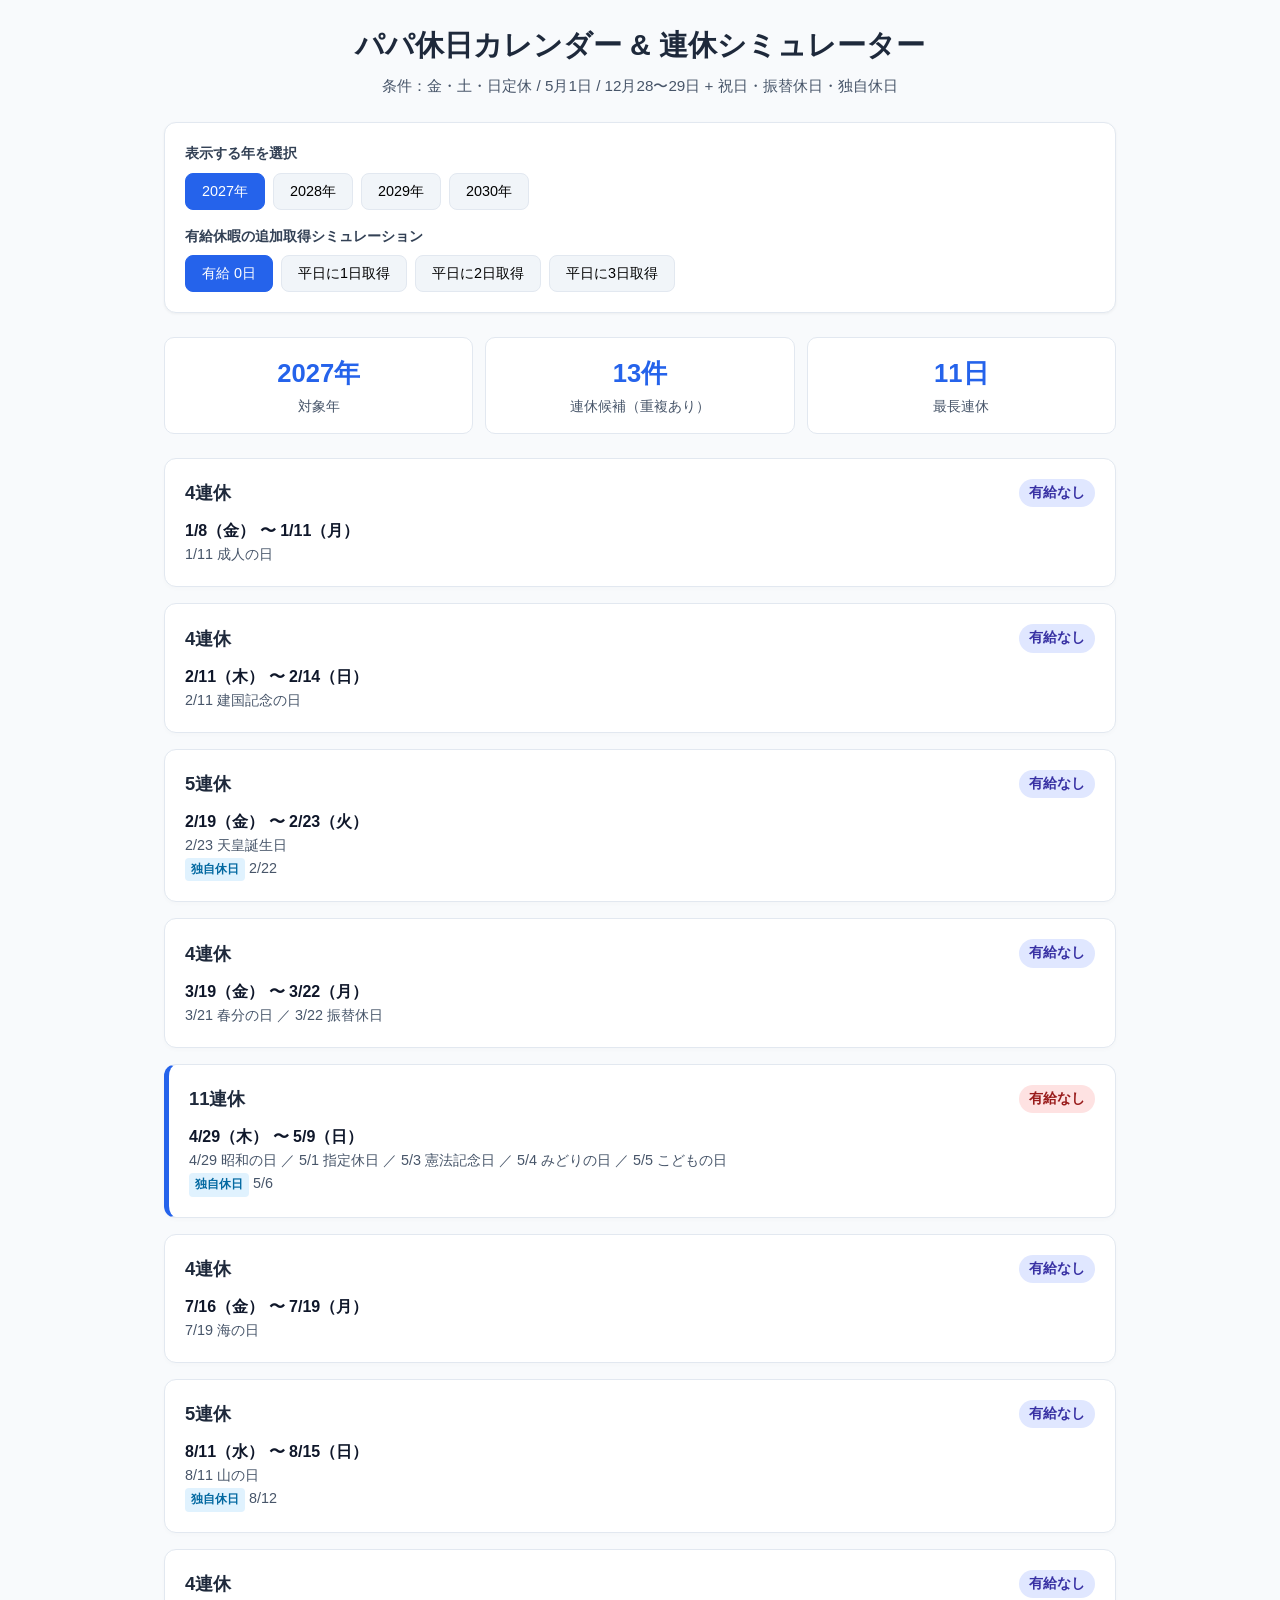
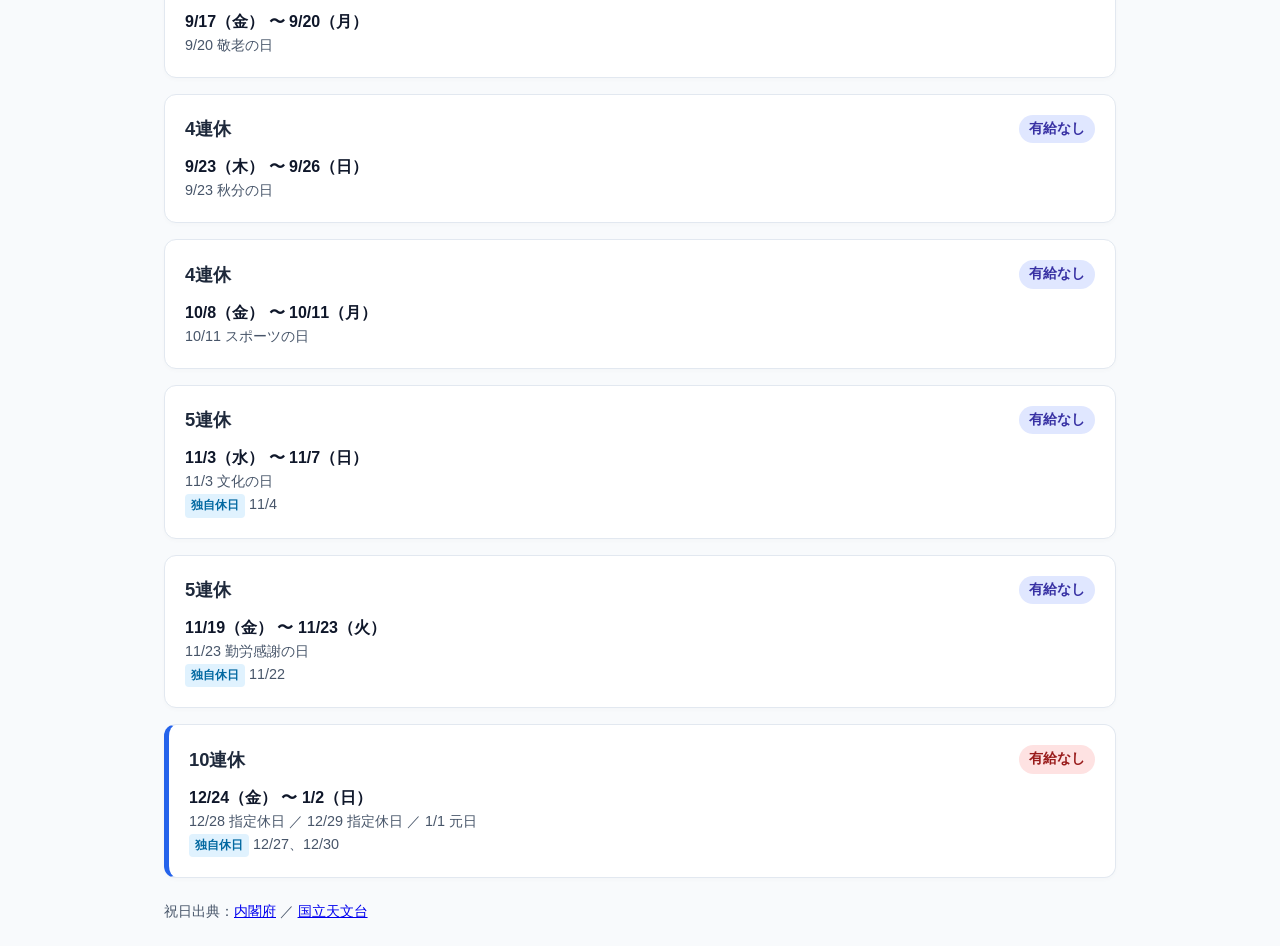
==== commit 9f98d1e4: "Add three-day leave option and remove conditions description" ====
--- a/papa-holiday/index.html
+++ b/papa-holiday/index.html
@@ -84,17 +84,17 @@
       <button class="btn active" onclick="setPaidDays(0)">有給 0日</button>
       <button class="btn" onclick="setPaidDays(1)">平日に1日取得</button>
       <button class="btn" onclick="setPaidDays(2)">平日に2日取得</button>
+      <button class="btn" onclick="setPaidDays(3)">平日に3日取得</button>
     </div>
   </div>
 </div>
 
-<p class="desc" style="margin-bottom:20px">休日に挟まれた1日の平日を独自休日にします。有給は各候補につき選択日数まで使用し、有給取得後の新たな独自休日化は行いません。同じ期間に重なる行は取得方法の代替案です。2028年以降の祝日は予定です。</p>
 <div class="summary" id="summaryArea"></div>
 <div class="cards" id="cardsArea"></div>
 
 <script>
 let currentYear=2027, paidDays=0;
-const data={"2027": {"0": [{"date": "1/8（金） 〜 1/11（月）", "days": 4, "title": "4連休", "desc": "1/11 成人の日", "custom": "", "paid": "", "isPaid": false}, {"date": "2/11（木） 〜 2/14（日）", "days": 4, "title": "4連休", "desc": "2/11 建国記念の日", "custom": "", "paid": "", "isPaid": false}, {"date": "2/19（金） 〜 2/23（火）", "days": 5, "title": "5連休", "desc": "2/23 天皇誕生日", "custom": "2/22", "paid": "", "isPaid": false}, {"date": "3/19（金） 〜 3/22（月）", "days": 4, "title": "4連休", "desc": "3/21 春分の日 ／ 3/22 振替休日", "custom": "", "paid": "", "isPaid": false}, {"date": "4/29（木） 〜 5/9（日）", "days": 11, "title": "11連休", "desc": "4/29 昭和の日 ／ 5/1 指定休日 ／ 5/3 憲法記念日 ／ 5/4 みどりの日 ／ 5/5 こどもの日", "custom": "5/6", "paid": "", "isPaid": false}, {"date": "7/16（金） 〜 7/19（月）", "days": 4, "title": "4連休", "desc": "7/19 海の日", "custom": "", "paid": "", "isPaid": false}, {"date": "8/11（水） 〜 8/15（日）", "days": 5, "title": "5連休", "desc": "8/11 山の日", "custom": "8/12", "paid": "", "isPaid": false}, {"date": "9/17（金） 〜 9/20（月）", "days": 4, "title": "4連休", "desc": "9/20 敬老の日", "custom": "", "paid": "", "isPaid": false}, {"date": "9/23（木） 〜 9/26（日）", "days": 4, "title": "4連休", "desc": "9/23 秋分の日", "custom": "", "paid": "", "isPaid": false}, {"date": "10/8（金） 〜 10/11（月）", "days": 4, "title": "4連休", "desc": "10/11 スポーツの日", "custom": "", "paid": "", "isPaid": false}, {"date": "11/3（水） 〜 11/7（日）", "days": 5, "title": "5連休", "desc": "11/3 文化の日", "custom": "11/4", "paid": "", "isPaid": false}, {"date": "11/19（金） 〜 11/23（火）", "days": 5, "title": "5連休", "desc": "11/23 勤労感謝の日", "custom": "11/22", "paid": "", "isPaid": false}, {"date": "12/24（金） 〜 1/2（日）", "days": 10, "title": "10連休", "desc": "12/28 指定休日 ／ 12/29 指定休日 ／ 1/1 元日", "custom": "12/27、12/30", "paid": "", "isPaid": false}], "1": [{"date": "1/1（金） 〜 1/4（月）", "days": 4, "title": "4連休", "desc": "1/1 元日", "custom": "", "paid": "1/4（月）", "isPaid": true}, {"date": "1/7（木） 〜 1/11（月）", "days": 5, "title": "5連休", "desc": "1/11 成人の日", "custom": "", "paid": "1/7（木）", "isPaid": true}, {"date": "1/8（金） 〜 1/12（火）", "days": 5, "title": "5連休", "desc": "1/11 成人の日", "custom": "", "paid": "1/12（火）", "isPaid": true}, {"date": "1/14（木） 〜 1/17（日）", "days": 4, "title": "4連休", "desc": "金・土・日の定休を活用", "custom": "", "paid": "1/14（木）", "isPaid": true}, {"date": "1/15（金） 〜 1/18（月）", "days": 4, "title": "4連休", "desc": "金・土・日の定休を活用", "custom": "", "paid": "1/18（月）", "isPaid": true}, {"date": "1/21（木） 〜 1/24（日）", "days": 4, "title": "4連休", "desc": "金・土・日の定休を活用", "custom": "", "paid": "1/21（木）", "isPaid": true}, {"date": "1/22（金） 〜 1/25（月）", "days": 4, "title": "4連休", "desc": "金・土・日の定休を活用", "custom": "", "paid": "1/25（月）", "isPaid": true}, {"date": "1/28（木） 〜 1/31（日）", "days": 4, "title": "4連休", "desc": "金・土・日の定休を活用", "custom": "", "paid": "1/28（木）", "isPaid": true}, {"date": "1/29（金） 〜 2/1（月）", "days": 4, "title": "4連休", "desc": "金・土・日の定休を活用", "custom": "", "paid": "2/1（月）", "isPaid": true}, {"date": "2/4（木） 〜 2/7（日）", "days": 4, "title": "4連休", "desc": "金・土・日の定休を活用", "custom": "", "paid": "2/4（木）", "isPaid": true}, {"date": "2/5（金） 〜 2/8（月）", "days": 4, "title": "4連休", "desc": "金・土・日の定休を活用", "custom": "", "paid": "2/8（月）", "isPaid": true}, {"date": "2/10（水） 〜 2/14（日）", "days": 5, "title": "5連休", "desc": "2/11 建国記念の日", "custom": "", "paid": "2/10（水）", "isPaid": true}, {"date": "2/11（木） 〜 2/15（月）", "days": 5, "title": "5連休", "desc": "2/11 建国記念の日", "custom": "", "paid": "2/15（月）", "isPaid": true}, {"date": "2/18（木） 〜 2/23（火）", "days": 6, "title": "6連休", "desc": "2/23 天皇誕生日", "custom": "2/22", "paid": "2/18（木）", "isPaid": true}, {"date": "2/19（金） 〜 2/24（水）", "days": 6, "title": "6連休", "desc": "2/23 天皇誕生日", "custom": "2/22", "paid": "2/24（水）", "isPaid": true}, {"date": "2/25（木） 〜 2/28（日）", "days": 4, "title": "4連休", "desc": "金・土・日の定休を活用", "custom": "", "paid": "2/25（木）", "isPaid": true}, {"date": "2/26（金） 〜 3/1（月）", "days": 4, "title": "4連休", "desc": "金・土・日の定休を活用", "custom": "", "paid": "3/1（月）", "isPaid": true}, {"date": "3/4（木） 〜 3/7（日）", "days": 4, "title": "4連休", "desc": "金・土・日の定休を活用", "custom": "", "paid": "3/4（木）", "isPaid": true}, {"date": "3/5（金） 〜 3/8（月）", "days": 4, "title": "4連休", "desc": "金・土・日の定休を活用", "custom": "", "paid": "3/8（月）", "isPaid": true}, {"date": "3/11（木） 〜 3/14（日）", "days": 4, "title": "4連休", "desc": "金・土・日の定休を活用", "custom": "", "paid": "3/11（木）", "isPaid": true}, {"date": "3/12（金） 〜 3/15（月）", "days": 4, "title": "4連休", "desc": "金・土・日の定休を活用", "custom": "", "paid": "3/15（月）", "isPaid": true}, {"date": "3/18（木） 〜 3/22（月）", "days": 5, "title": "5連休", "desc": "3/21 春分の日 ／ 3/22 振替休日", "custom": "", "paid": "3/18（木）", "isPaid": true}, {"date": "3/19（金） 〜 3/23（火）", "days": 5, "title": "5連休", "desc": "3/21 春分の日 ／ 3/22 振替休日", "custom": "", "paid": "3/23（火）", "isPaid": true}, {"date": "3/25（木） 〜 3/28（日）", "days": 4, "title": "4連休", "desc": "金・土・日の定休を活用", "custom": "", "paid": "3/25（木）", "isPaid": true}, {"date": "3/26（金） 〜 3/29（月）", "days": 4, "title": "4連休", "desc": "金・土・日の定休を活用", "custom": "", "paid": "3/29（月）", "isPaid": true}, {"date": "4/1（木） 〜 4/4（日）", "days": 4, "title": "4連休", "desc": "金・土・日の定休を活用", "custom": "", "paid": "4/1（木）", "isPaid": true}, {"date": "4/2（金） 〜 4/5（月）", "days": 4, "title": "4連休", "desc": "金・土・日の定休を活用", "custom": "", "paid": "4/5（月）", "isPaid": true}, {"date": "4/8（木） 〜 4/11（日）", "days": 4, "title": "4連休", "desc": "金・土・日の定休を活用", "custom": "", "paid": "4/8（木）", "isPaid": true}, {"date": "4/9（金） 〜 4/12（月）", "days": 4, "title": "4連休", "desc": "金・土・日の定休を活用", "custom": "", "paid": "4/12（月）", "isPaid": true}, {"date": "4/15（木） 〜 4/18（日）", "days": 4, "title": "4連休", "desc": "金・土・日の定休を活用", "custom": "", "paid": "4/15（木）", "isPaid": true}, {"date": "4/16（金） 〜 4/19（月）", "days": 4, "title": "4連休", "desc": "金・土・日の定休を活用", "custom": "", "paid": "4/19（月）", "isPaid": true}, {"date": "4/22（木） 〜 4/25（日）", "days": 4, "title": "4連休", "desc": "金・土・日の定休を活用", "custom": "", "paid": "4/22（木）", "isPaid": true}, {"date": "4/23（金） 〜 4/26（月）", "days": 4, "title": "4連休", "desc": "金・土・日の定休を活用", "custom": "", "paid": "4/26（月）", "isPaid": true}, {"date": "4/28（水） 〜 5/9（日）", "days": 12, "title": "12連休", "desc": "4/29 昭和の日 ／ 5/1 指定休日 ／ 5/3 憲法記念日 ／ 5/4 みどりの日 ／ 5/5 こどもの日", "custom": "5/6", "paid": "4/28（水）", "isPaid": true}, {"date": "4/29（木） 〜 5/10（月）", "days": 12, "title": "12連休", "desc": "4/29 昭和の日 ／ 5/1 指定休日 ／ 5/3 憲法記念日 ／ 5/4 みどりの日 ／ 5/5 こどもの日", "custom": "5/6", "paid": "5/10（月）", "isPaid": true}, {"date": "5/13（木） 〜 5/16（日）", "days": 4, "title": "4連休", "desc": "金・土・日の定休を活用", "custom": "", "paid": "5/13（木）", "isPaid": true}, {"date": "5/14（金） 〜 5/17（月）", "days": 4, "title": "4連休", "desc": "金・土・日の定休を活用", "custom": "", "paid": "5/17（月）", "isPaid": true}, {"date": "5/20（木） 〜 5/23（日）", "days": 4, "title": "4連休", "desc": "金・土・日の定休を活用", "custom": "", "paid": "5/20（木）", "isPaid": true}, {"date": "5/21（金） 〜 5/24（月）", "days": 4, "title": "4連休", "desc": "金・土・日の定休を活用", "custom": "", "paid": "5/24（月）", "isPaid": true}, {"date": "5/27（木） 〜 5/30（日）", "days": 4, "title": "4連休", "desc": "金・土・日の定休を活用", "custom": "", "paid": "5/27（木）", "isPaid": true}, {"date": "5/28（金） 〜 5/31（月）", "days": 4, "title": "4連休", "desc": "金・土・日の定休を活用", "custom": "", "paid": "5/31（月）", "isPaid": true}, {"date": "6/3（木） 〜 6/6（日）", "days": 4, "title": "4連休", "desc": "金・土・日の定休を活用", "custom": "", "paid": "6/3（木）", "isPaid": true}, {"date": "6/4（金） 〜 6/7（月）", "days": 4, "title": "4連休", "desc": "金・土・日の定休を活用", "custom": "", "paid": "6/7（月）", "isPaid": true}, {"date": "6/10（木） 〜 6/13（日）", "days": 4, "title": "4連休", "desc": "金・土・日の定休を活用", "custom": "", "paid": "6/10（木）", "isPaid": true}, {"date": "6/11（金） 〜 6/14（月）", "days": 4, "title": "4連休", "desc": "金・土・日の定休を活用", "custom": "", "paid": "6/14（月）", "isPaid": true}, {"date": "6/17（木） 〜 6/20（日）", "days": 4, "title": "4連休", "desc": "金・土・日の定休を活用", "custom": "", "paid": "6/17（木）", "isPaid": true}, {"date": "6/18（金） 〜 6/21（月）", "days": 4, "title": "4連休", "desc": "金・土・日の定休を活用", "custom": "", "paid": "6/21（月）", "isPaid": true}, {"date": "6/24（木） 〜 6/27（日）", "days": 4, "title": "4連休", "desc": "金・土・日の定休を活用", "custom": "", "paid": "6/24（木）", "isPaid": true}, {"date": "6/25（金） 〜 6/28（月）", "days": 4, "title": "4連休", "desc": "金・土・日の定休を活用", "custom": "", "paid": "6/28（月）", "isPaid": true}, {"date": "7/1（木） 〜 7/4（日）", "days": 4, "title": "4連休", "desc": "金・土・日の定休を活用", "custom": "", "paid": "7/1（木）", "isPaid": true}, {"date": "7/2（金） 〜 7/5（月）", "days": 4, "title": "4連休", "desc": "金・土・日の定休を活用", "custom": "", "paid": "7/5（月）", "isPaid": true}, {"date": "7/8（木） 〜 7/11（日）", "days": 4, "title": "4連休", "desc": "金・土・日の定休を活用", "custom": "", "paid": "7/8（木）", "isPaid": true}, {"date": "7/9（金） 〜 7/12（月）", "days": 4, "title": "4連休", "desc": "金・土・日の定休を活用", "custom": "", "paid": "7/12（月）", "isPaid": true}, {"date": "7/15（木） 〜 7/19（月）", "days": 5, "title": "5連休", "desc": "7/19 海の日", "custom": "", "paid": "7/15（木）", "isPaid": true}, {"date": "7/16（金） 〜 7/20（火）", "days": 5, "title": "5連休", "desc": "7/19 海の日", "custom": "", "paid": "7/20（火）", "isPaid": true}, {"date": "7/22（木） 〜 7/25（日）", "days": 4, "title": "4連休", "desc": "金・土・日の定休を活用", "custom": "", "paid": "7/22（木）", "isPaid": true}, {"date": "7/23（金） 〜 7/26（月）", "days": 4, "title": "4連休", "desc": "金・土・日の定休を活用", "custom": "", "paid": "7/26（月）", "isPaid": true}, {"date": "7/29（木） 〜 8/1（日）", "days": 4, "title": "4連休", "desc": "金・土・日の定休を活用", "custom": "", "paid": "7/29（木）", "isPaid": true}, {"date": "7/30（金） 〜 8/2（月）", "days": 4, "title": "4連休", "desc": "金・土・日の定休を活用", "custom": "", "paid": "8/2（月）", "isPaid": true}, {"date": "8/5（木） 〜 8/8（日）", "days": 4, "title": "4連休", "desc": "金・土・日の定休を活用", "custom": "", "paid": "8/5（木）", "isPaid": true}, {"date": "8/6（金） 〜 8/9（月）", "days": 4, "title": "4連休", "desc": "金・土・日の定休を活用", "custom": "", "paid": "8/9（月）", "isPaid": true}, {"date": "8/10（火） 〜 8/15（日）", "days": 6, "title": "6連休", "desc": "8/11 山の日", "custom": "8/12", "paid": "8/10（火）", "isPaid": true}, {"date": "8/11（水） 〜 8/16（月）", "days": 6, "title": "6連休", "desc": "8/11 山の日", "custom": "8/12", "paid": "8/16（月）", "isPaid": true}, {"date": "8/19（木） 〜 8/22（日）", "days": 4, "title": "4連休", "desc": "金・土・日の定休を活用", "custom": "", "paid": "8/19（木）", "isPaid": true}, {"date": "8/20（金） 〜 8/23（月）", "days": 4, "title": "4連休", "desc": "金・土・日の定休を活用", "custom": "", "paid": "8/23（月）", "isPaid": true}, {"date": "8/26（木） 〜 8/29（日）", "days": 4, "title": "4連休", "desc": "金・土・日の定休を活用", "custom": "", "paid": "8/26（木）", "isPaid": true}, {"date": "8/27（金） 〜 8/30（月）", "days": 4, "title": "4連休", "desc": "金・土・日の定休を活用", "custom": "", "paid": "8/30（月）", "isPaid": true}, {"date": "9/2（木） 〜 9/5（日）", "days": 4, "title": "4連休", "desc": "金・土・日の定休を活用", "custom": "", "paid": "9/2（木）", "isPaid": true}, {"date": "9/3（金） 〜 9/6（月）", "days": 4, "title": "4連休", "desc": "金・土・日の定休を活用", "custom": "", "paid": "9/6（月）", "isPaid": true}, {"date": "9/9（木） 〜 9/12（日）", "days": 4, "title": "4連休", "desc": "金・土・日の定休を活用", "custom": "", "paid": "9/9（木）", "isPaid": true}, {"date": "9/10（金） 〜 9/13（月）", "days": 4, "title": "4連休", "desc": "金・土・日の定休を活用", "custom": "", "paid": "9/13（月）", "isPaid": true}, {"date": "9/16（木） 〜 9/20（月）", "days": 5, "title": "5連休", "desc": "9/20 敬老の日", "custom": "", "paid": "9/16（木）", "isPaid": true}, {"date": "9/17（金） 〜 9/21（火）", "days": 5, "title": "5連休", "desc": "9/20 敬老の日", "custom": "", "paid": "9/21（火）", "isPaid": true}, {"date": "9/22（水） 〜 9/26（日）", "days": 5, "title": "5連休", "desc": "9/23 秋分の日", "custom": "", "paid": "9/22（水）", "isPaid": true}, {"date": "9/23（木） 〜 9/27（月）", "days": 5, "title": "5連休", "desc": "9/23 秋分の日", "custom": "", "paid": "9/27（月）", "isPaid": true}, {"date": "9/30（木） 〜 10/3（日）", "days": 4, "title": "4連休", "desc": "金・土・日の定休を活用", "custom": "", "paid": "9/30（木）", "isPaid": true}, {"date": "10/1（金） 〜 10/4（月）", "days": 4, "title": "4連休", "desc": "金・土・日の定休を活用", "custom": "", "paid": "10/4（月）", "isPaid": true}, {"date": "10/7（木） 〜 10/11（月）", "days": 5, "title": "5連休", "desc": "10/11 スポーツの日", "custom": "", "paid": "10/7（木）", "isPaid": true}, {"date": "10/8（金） 〜 10/12（火）", "days": 5, "title": "5連休", "desc": "10/11 スポーツの日", "custom": "", "paid": "10/12（火）", "isPaid": true}, {"date": "10/14（木） 〜 10/17（日）", "days": 4, "title": "4連休", "desc": "金・土・日の定休を活用", "custom": "", "paid": "10/14（木）", "isPaid": true}, {"date": "10/15（金） 〜 10/18（月）", "days": 4, "title": "4連休", "desc": "金・土・日の定休を活用", "custom": "", "paid": "10/18（月）", "isPaid": true}, {"date": "10/21（木） 〜 10/24（日）", "days": 4, "title": "4連休", "desc": "金・土・日の定休を活用", "custom": "", "paid": "10/21（木）", "isPaid": true}, {"date": "10/22（金） 〜 10/25（月）", "days": 4, "title": "4連休", "desc": "金・土・日の定休を活用", "custom": "", "paid": "10/25（月）", "isPaid": true}, {"date": "10/28（木） 〜 10/31（日）", "days": 4, "title": "4連休", "desc": "金・土・日の定休を活用", "custom": "", "paid": "10/28（木）", "isPaid": true}, {"date": "10/29（金） 〜 11/1（月）", "days": 4, "title": "4連休", "desc": "金・土・日の定休を活用", "custom": "", "paid": "11/1（月）", "isPaid": true}, {"date": "11/2（火） 〜 11/7（日）", "days": 6, "title": "6連休", "desc": "11/3 文化の日", "custom": "11/4", "paid": "11/2（火）", "isPaid": true}, {"date": "11/3（水） 〜 11/8（月）", "days": 6, "title": "6連休", "desc": "11/3 文化の日", "custom": "11/4", "paid": "11/8（月）", "isPaid": true}, {"date": "11/11（木） 〜 11/14（日）", "days": 4, "title": "4連休", "desc": "金・土・日の定休を活用", "custom": "", "paid": "11/11（木）", "isPaid": true}, {"date": "11/12（金） 〜 11/15（月）", "days": 4, "title": "4連休", "desc": "金・土・日の定休を活用", "custom": "", "paid": "11/15（月）", "isPaid": true}, {"date": "11/18（木） 〜 11/23（火）", "days": 6, "title": "6連休", "desc": "11/23 勤労感謝の日", "custom": "11/22", "paid": "11/18（木）", "isPaid": true}, {"date": "11/19（金） 〜 11/24（水）", "days": 6, "title": "6連休", "desc": "11/23 勤労感謝の日", "custom": "11/22", "paid": "11/24（水）", "isPaid": true}, {"date": "11/25（木） 〜 11/28（日）", "days": 4, "title": "4連休", "desc": "金・土・日の定休を活用", "custom": "", "paid": "11/25（木）", "isPaid": true}, {"date": "11/26（金） 〜 11/29（月）", "days": 4, "title": "4連休", "desc": "金・土・日の定休を活用", "custom": "", "paid": "11/29（月）", "isPaid": true}, {"date": "12/2（木） 〜 12/5（日）", "days": 4, "title": "4連休", "desc": "金・土・日の定休を活用", "custom": "", "paid": "12/2（木）", "isPaid": true}, {"date": "12/3（金） 〜 12/6（月）", "days": 4, "title": "4連休", "desc": "金・土・日の定休を活用", "custom": "", "paid": "12/6（月）", "isPaid": true}, {"date": "12/9（木） 〜 12/12（日）", "days": 4, "title": "4連休", "desc": "金・土・日の定休を活用", "custom": "", "paid": "12/9（木）", "isPaid": true}, {"date": "12/10（金） 〜 12/13（月）", "days": 4, "title": "4連休", "desc": "金・土・日の定休を活用", "custom": "", "paid": "12/13（月）", "isPaid": true}, {"date": "12/16（木） 〜 12/19（日）", "days": 4, "title": "4連休", "desc": "金・土・日の定休を活用", "custom": "", "paid": "12/16（木）", "isPaid": true}, {"date": "12/17（金） 〜 12/20（月）", "days": 4, "title": "4連休", "desc": "金・土・日の定休を活用", "custom": "", "paid": "12/20（月）", "isPaid": true}, {"date": "12/23（木） 〜 1/2（日）", "days": 11, "title": "11連休", "desc": "12/28 指定休日 ／ 12/29 指定休日 ／ 1/1 元日", "custom": "12/27、12/30", "paid": "12/23（木）", "isPaid": true}, {"date": "12/24（金） 〜 1/3（月）", "days": 11, "title": "11連休", "desc": "12/28 指定休日 ／ 12/29 指定休日 ／ 1/1 元日", "custom": "12/27、12/30", "paid": "1/3（月）", "isPaid": true}], "2": [{"date": "1/1（金） 〜 1/5（火）", "days": 5, "title": "5連休", "desc": "1/1 元日", "custom": "", "paid": "1/4（月）、1/5（火）", "isPaid": true}, {"date": "1/6（水） 〜 1/11（月）", "days": 6, "title": "6連休", "desc": "1/11 成人の日", "custom": "", "paid": "1/6（水）、1/7（木）", "isPaid": true}, {"date": "1/7（木） 〜 1/12（火）", "days": 6, "title": "6連休", "desc": "1/11 成人の日", "custom": "", "paid": "1/7（木）、1/12（火）", "isPaid": true}, {"date": "1/8（金） 〜 1/13（水）", "days": 6, "title": "6連休", "desc": "1/11 成人の日", "custom": "", "paid": "1/12（火）、1/13（水）", "isPaid": true}, {"date": "1/13（水） 〜 1/17（日）", "days": 5, "title": "5連休", "desc": "金・土・日の定休を活用", "custom": "", "paid": "1/13（水）、1/14（木）", "isPaid": true}, {"date": "1/14（木） 〜 1/18（月）", "days": 5, "title": "5連休", "desc": "金・土・日の定休を活用", "custom": "", "paid": "1/14（木）、1/18（月）", "isPaid": true}, {"date": "1/15（金） 〜 1/19（火）", "days": 5, "title": "5連休", "desc": "金・土・日の定休を活用", "custom": "", "paid": "1/18（月）、1/19（火）", "isPaid": true}, {"date": "1/20（水） 〜 1/24（日）", "days": 5, "title": "5連休", "desc": "金・土・日の定休を活用", "custom": "", "paid": "1/20（水）、1/21（木）", "isPaid": true}, {"date": "1/21（木） 〜 1/25（月）", "days": 5, "title": "5連休", "desc": "金・土・日の定休を活用", "custom": "", "paid": "1/21（木）、1/25（月）", "isPaid": true}, {"date": "1/22（金） 〜 1/26（火）", "days": 5, "title": "5連休", "desc": "金・土・日の定休を活用", "custom": "", "paid": "1/25（月）、1/26（火）", "isPaid": true}, {"date": "1/27（水） 〜 1/31（日）", "days": 5, "title": "5連休", "desc": "金・土・日の定休を活用", "custom": "", "paid": "1/27（水）、1/28（木）", "isPaid": true}, {"date": "1/28（木） 〜 2/1（月）", "days": 5, "title": "5連休", "desc": "金・土・日の定休を活用", "custom": "", "paid": "1/28（木）、2/1（月）", "isPaid": true}, {"date": "1/29（金） 〜 2/2（火）", "days": 5, "title": "5連休", "desc": "金・土・日の定休を活用", "custom": "", "paid": "2/1（月）、2/2（火）", "isPaid": true}, {"date": "2/3（水） 〜 2/7（日）", "days": 5, "title": "5連休", "desc": "金・土・日の定休を活用", "custom": "", "paid": "2/3（水）、2/4（木）", "isPaid": true}, {"date": "2/4（木） 〜 2/8（月）", "days": 5, "title": "5連休", "desc": "金・土・日の定休を活用", "custom": "", "paid": "2/4（木）、2/8（月）", "isPaid": true}, {"date": "2/5（金） 〜 2/9（火）", "days": 5, "title": "5連休", "desc": "金・土・日の定休を活用", "custom": "", "paid": "2/8（月）、2/9（火）", "isPaid": true}, {"date": "2/9（火） 〜 2/14（日）", "days": 6, "title": "6連休", "desc": "2/11 建国記念の日", "custom": "", "paid": "2/9（火）、2/10（水）", "isPaid": true}, {"date": "2/10（水） 〜 2/15（月）", "days": 6, "title": "6連休", "desc": "2/11 建国記念の日", "custom": "", "paid": "2/10（水）、2/15（月）", "isPaid": true}, {"date": "2/11（木） 〜 2/16（火）", "days": 6, "title": "6連休", "desc": "2/11 建国記念の日", "custom": "", "paid": "2/15（月）、2/16（火）", "isPaid": true}, {"date": "2/17（水） 〜 2/23（火）", "days": 7, "title": "7連休", "desc": "2/23 天皇誕生日", "custom": "2/22", "paid": "2/17（水）、2/18（木）", "isPaid": true}, {"date": "2/18（木） 〜 2/24（水）", "days": 7, "title": "7連休", "desc": "2/23 天皇誕生日", "custom": "2/22", "paid": "2/18（木）、2/24（水）", "isPaid": true}, {"date": "2/19（金） 〜 2/28（日）", "days": 10, "title": "10連休", "desc": "2/23 天皇誕生日", "custom": "2/22", "paid": "2/24（水）、2/25（木）", "isPaid": true}, {"date": "2/25（木） 〜 3/1（月）", "days": 5, "title": "5連休", "desc": "金・土・日の定休を活用", "custom": "", "paid": "2/25（木）、3/1（月）", "isPaid": true}, {"date": "2/26（金） 〜 3/2（火）", "days": 5, "title": "5連休", "desc": "金・土・日の定休を活用", "custom": "", "paid": "3/1（月）、3/2（火）", "isPaid": true}, {"date": "3/3（水） 〜 3/7（日）", "days": 5, "title": "5連休", "desc": "金・土・日の定休を活用", "custom": "", "paid": "3/3（水）、3/4（木）", "isPaid": true}, {"date": "3/4（木） 〜 3/8（月）", "days": 5, "title": "5連休", "desc": "金・土・日の定休を活用", "custom": "", "paid": "3/4（木）、3/8（月）", "isPaid": true}, {"date": "3/5（金） 〜 3/9（火）", "days": 5, "title": "5連休", "desc": "金・土・日の定休を活用", "custom": "", "paid": "3/8（月）、3/9（火）", "isPaid": true}, {"date": "3/10（水） 〜 3/14（日）", "days": 5, "title": "5連休", "desc": "金・土・日の定休を活用", "custom": "", "paid": "3/10（水）、3/11（木）", "isPaid": true}, {"date": "3/11（木） 〜 3/15（月）", "days": 5, "title": "5連休", "desc": "金・土・日の定休を活用", "custom": "", "paid": "3/11（木）、3/15（月）", "isPaid": true}, {"date": "3/12（金） 〜 3/16（火）", "days": 5, "title": "5連休", "desc": "金・土・日の定休を活用", "custom": "", "paid": "3/15（月）、3/16（火）", "isPaid": true}, {"date": "3/17（水） 〜 3/22（月）", "days": 6, "title": "6連休", "desc": "3/21 春分の日 ／ 3/22 振替休日", "custom": "", "paid": "3/17（水）、3/18（木）", "isPaid": true}, {"date": "3/18（木） 〜 3/23（火）", "days": 6, "title": "6連休", "desc": "3/21 春分の日 ／ 3/22 振替休日", "custom": "", "paid": "3/18（木）、3/23（火）", "isPaid": true}, {"date": "3/19（金） 〜 3/24（水）", "days": 6, "title": "6連休", "desc": "3/21 春分の日 ／ 3/22 振替休日", "custom": "", "paid": "3/23（火）、3/24（水）", "isPaid": true}, {"date": "3/24（水） 〜 3/28（日）", "days": 5, "title": "5連休", "desc": "金・土・日の定休を活用", "custom": "", "paid": "3/24（水）、3/25（木）", "isPaid": true}, {"date": "3/25（木） 〜 3/29（月）", "days": 5, "title": "5連休", "desc": "金・土・日の定休を活用", "custom": "", "paid": "3/25（木）、3/29（月）", "isPaid": true}, {"date": "3/26（金） 〜 3/30（火）", "days": 5, "title": "5連休", "desc": "金・土・日の定休を活用", "custom": "", "paid": "3/29（月）、3/30（火）", "isPaid": true}, {"date": "3/31（水） 〜 4/4（日）", "days": 5, "title": "5連休", "desc": "金・土・日の定休を活用", "custom": "", "paid": "3/31（水）、4/1（木）", "isPaid": true}, {"date": "4/1（木） 〜 4/5（月）", "days": 5, "title": "5連休", "desc": "金・土・日の定休を活用", "custom": "", "paid": "4/1（木）、4/5（月）", "isPaid": true}, {"date": "4/2（金） 〜 4/6（火）", "days": 5, "title": "5連休", "desc": "金・土・日の定休を活用", "custom": "", "paid": "4/5（月）、4/6（火）", "isPaid": true}, {"date": "4/7（水） 〜 4/11（日）", "days": 5, "title": "5連休", "desc": "金・土・日の定休を活用", "custom": "", "paid": "4/7（水）、4/8（木）", "isPaid": true}, {"date": "4/8（木） 〜 4/12（月）", "days": 5, "title": "5連休", "desc": "金・土・日の定休を活用", "custom": "", "paid": "4/8（木）、4/12（月）", "isPaid": true}, {"date": "4/9（金） 〜 4/13（火）", "days": 5, "title": "5連休", "desc": "金・土・日の定休を活用", "custom": "", "paid": "4/12（月）、4/13（火）", "isPaid": true}, {"date": "4/14（水） 〜 4/18（日）", "days": 5, "title": "5連休", "desc": "金・土・日の定休を活用", "custom": "", "paid": "4/14（水）、4/15（木）", "isPaid": true}, {"date": "4/15（木） 〜 4/19（月）", "days": 5, "title": "5連休", "desc": "金・土・日の定休を活用", "custom": "", "paid": "4/15（木）、4/19（月）", "isPaid": true}, {"date": "4/16（金） 〜 4/20（火）", "days": 5, "title": "5連休", "desc": "金・土・日の定休を活用", "custom": "", "paid": "4/19（月）、4/20（火）", "isPaid": true}, {"date": "4/21（水） 〜 4/25（日）", "days": 5, "title": "5連休", "desc": "金・土・日の定休を活用", "custom": "", "paid": "4/21（水）、4/22（木）", "isPaid": true}, {"date": "4/22（木） 〜 4/26（月）", "days": 5, "title": "5連休", "desc": "金・土・日の定休を活用", "custom": "", "paid": "4/22（木）、4/26（月）", "isPaid": true}, {"date": "4/23（金） 〜 4/27（火）", "days": 5, "title": "5連休", "desc": "金・土・日の定休を活用", "custom": "", "paid": "4/26（月）、4/27（火）", "isPaid": true}, {"date": "4/27（火） 〜 5/9（日）", "days": 13, "title": "13連休", "desc": "4/29 昭和の日 ／ 5/1 指定休日 ／ 5/3 憲法記念日 ／ 5/4 みどりの日 ／ 5/5 こどもの日", "custom": "5/6", "paid": "4/27（火）、4/28（水）", "isPaid": true}, {"date": "4/28（水） 〜 5/10（月）", "days": 13, "title": "13連休", "desc": "4/29 昭和の日 ／ 5/1 指定休日 ／ 5/3 憲法記念日 ／ 5/4 みどりの日 ／ 5/5 こどもの日", "custom": "5/6", "paid": "4/28（水）、5/10（月）", "isPaid": true}, {"date": "4/29（木） 〜 5/11（火）", "days": 13, "title": "13連休", "desc": "4/29 昭和の日 ／ 5/1 指定休日 ／ 5/3 憲法記念日 ／ 5/4 みどりの日 ／ 5/5 こどもの日", "custom": "5/6", "paid": "5/10（月）、5/11（火）", "isPaid": true}, {"date": "5/12（水） 〜 5/16（日）", "days": 5, "title": "5連休", "desc": "金・土・日の定休を活用", "custom": "", "paid": "5/12（水）、5/13（木）", "isPaid": true}, {"date": "5/13（木） 〜 5/17（月）", "days": 5, "title": "5連休", "desc": "金・土・日の定休を活用", "custom": "", "paid": "5/13（木）、5/17（月）", "isPaid": true}, {"date": "5/14（金） 〜 5/18（火）", "days": 5, "title": "5連休", "desc": "金・土・日の定休を活用", "custom": "", "paid": "5/17（月）、5/18（火）", "isPaid": true}, {"date": "5/19（水） 〜 5/23（日）", "days": 5, "title": "5連休", "desc": "金・土・日の定休を活用", "custom": "", "paid": "5/19（水）、5/20（木）", "isPaid": true}, {"date": "5/20（木） 〜 5/24（月）", "days": 5, "title": "5連休", "desc": "金・土・日の定休を活用", "custom": "", "paid": "5/20（木）、5/24（月）", "isPaid": true}, {"date": "5/21（金） 〜 5/25（火）", "days": 5, "title": "5連休", "desc": "金・土・日の定休を活用", "custom": "", "paid": "5/24（月）、5/25（火）", "isPaid": true}, {"date": "5/26（水） 〜 5/30（日）", "days": 5, "title": "5連休", "desc": "金・土・日の定休を活用", "custom": "", "paid": "5/26（水）、5/27（木）", "isPaid": true}, {"date": "5/27（木） 〜 5/31（月）", "days": 5, "title": "5連休", "desc": "金・土・日の定休を活用", "custom": "", "paid": "5/27（木）、5/31（月）", "isPaid": true}, {"date": "5/28（金） 〜 6/1（火）", "days": 5, "title": "5連休", "desc": "金・土・日の定休を活用", "custom": "", "paid": "5/31（月）、6/1（火）", "isPaid": true}, {"date": "6/2（水） 〜 6/6（日）", "days": 5, "title": "5連休", "desc": "金・土・日の定休を活用", "custom": "", "paid": "6/2（水）、6/3（木）", "isPaid": true}, {"date": "6/3（木） 〜 6/7（月）", "days": 5, "title": "5連休", "desc": "金・土・日の定休を活用", "custom": "", "paid": "6/3（木）、6/7（月）", "isPaid": true}, {"date": "6/4（金） 〜 6/8（火）", "days": 5, "title": "5連休", "desc": "金・土・日の定休を活用", "custom": "", "paid": "6/7（月）、6/8（火）", "isPaid": true}, {"date": "6/9（水） 〜 6/13（日）", "days": 5, "title": "5連休", "desc": "金・土・日の定休を活用", "custom": "", "paid": "6/9（水）、6/10（木）", "isPaid": true}, {"date": "6/10（木） 〜 6/14（月）", "days": 5, "title": "5連休", "desc": "金・土・日の定休を活用", "custom": "", "paid": "6/10（木）、6/14（月）", "isPaid": true}, {"date": "6/11（金） 〜 6/15（火）", "days": 5, "title": "5連休", "desc": "金・土・日の定休を活用", "custom": "", "paid": "6/14（月）、6/15（火）", "isPaid": true}, {"date": "6/16（水） 〜 6/20（日）", "days": 5, "title": "5連休", "desc": "金・土・日の定休を活用", "custom": "", "paid": "6/16（水）、6/17（木）", "isPaid": true}, {"date": "6/17（木） 〜 6/21（月）", "days": 5, "title": "5連休", "desc": "金・土・日の定休を活用", "custom": "", "paid": "6/17（木）、6/21（月）", "isPaid": true}, {"date": "6/18（金） 〜 6/22（火）", "days": 5, "title": "5連休", "desc": "金・土・日の定休を活用", "custom": "", "paid": "6/21（月）、6/22（火）", "isPaid": true}, {"date": "6/23（水） 〜 6/27（日）", "days": 5, "title": "5連休", "desc": "金・土・日の定休を活用", "custom": "", "paid": "6/23（水）、6/24（木）", "isPaid": true}, {"date": "6/24（木） 〜 6/28（月）", "days": 5, "title": "5連休", "desc": "金・土・日の定休を活用", "custom": "", "paid": "6/24（木）、6/28（月）", "isPaid": true}, {"date": "6/25（金） 〜 6/29（火）", "days": 5, "title": "5連休", "desc": "金・土・日の定休を活用", "custom": "", "paid": "6/28（月）、6/29（火）", "isPaid": true}, {"date": "6/30（水） 〜 7/4（日）", "days": 5, "title": "5連休", "desc": "金・土・日の定休を活用", "custom": "", "paid": "6/30（水）、7/1（木）", "isPaid": true}, {"date": "7/1（木） 〜 7/5（月）", "days": 5, "title": "5連休", "desc": "金・土・日の定休を活用", "custom": "", "paid": "7/1（木）、7/5（月）", "isPaid": true}, {"date": "7/2（金） 〜 7/6（火）", "days": 5, "title": "5連休", "desc": "金・土・日の定休を活用", "custom": "", "paid": "7/5（月）、7/6（火）", "isPaid": true}, {"date": "7/7（水） 〜 7/11（日）", "days": 5, "title": "5連休", "desc": "金・土・日の定休を活用", "custom": "", "paid": "7/7（水）、7/8（木）", "isPaid": true}, {"date": "7/8（木） 〜 7/12（月）", "days": 5, "title": "5連休", "desc": "金・土・日の定休を活用", "custom": "", "paid": "7/8（木）、7/12（月）", "isPaid": true}, {"date": "7/9（金） 〜 7/13（火）", "days": 5, "title": "5連休", "desc": "金・土・日の定休を活用", "custom": "", "paid": "7/12（月）、7/13（火）", "isPaid": true}, {"date": "7/14（水） 〜 7/19（月）", "days": 6, "title": "6連休", "desc": "7/19 海の日", "custom": "", "paid": "7/14（水）、7/15（木）", "isPaid": true}, {"date": "7/15（木） 〜 7/20（火）", "days": 6, "title": "6連休", "desc": "7/19 海の日", "custom": "", "paid": "7/15（木）、7/20（火）", "isPaid": true}, {"date": "7/16（金） 〜 7/21（水）", "days": 6, "title": "6連休", "desc": "7/19 海の日", "custom": "", "paid": "7/20（火）、7/21（水）", "isPaid": true}, {"date": "7/21（水） 〜 7/25（日）", "days": 5, "title": "5連休", "desc": "金・土・日の定休を活用", "custom": "", "paid": "7/21（水）、7/22（木）", "isPaid": true}, {"date": "7/22（木） 〜 7/26（月）", "days": 5, "title": "5連休", "desc": "金・土・日の定休を活用", "custom": "", "paid": "7/22（木）、7/26（月）", "isPaid": true}, {"date": "7/23（金） 〜 7/27（火）", "days": 5, "title": "5連休", "desc": "金・土・日の定休を活用", "custom": "", "paid": "7/26（月）、7/27（火）", "isPaid": true}, {"date": "7/28（水） 〜 8/1（日）", "days": 5, "title": "5連休", "desc": "金・土・日の定休を活用", "custom": "", "paid": "7/28（水）、7/29（木）", "isPaid": true}, {"date": "7/29（木） 〜 8/2（月）", "days": 5, "title": "5連休", "desc": "金・土・日の定休を活用", "custom": "", "paid": "7/29（木）、8/2（月）", "isPaid": true}, {"date": "7/30（金） 〜 8/3（火）", "days": 5, "title": "5連休", "desc": "金・土・日の定休を活用", "custom": "", "paid": "8/2（月）、8/3（火）", "isPaid": true}, {"date": "8/4（水） 〜 8/8（日）", "days": 5, "title": "5連休", "desc": "金・土・日の定休を活用", "custom": "", "paid": "8/4（水）、8/5（木）", "isPaid": true}, {"date": "8/5（木） 〜 8/9（月）", "days": 5, "title": "5連休", "desc": "金・土・日の定休を活用", "custom": "", "paid": "8/5（木）、8/9（月）", "isPaid": true}, {"date": "8/6（金） 〜 8/15（日）", "days": 10, "title": "10連休", "desc": "8/11 山の日", "custom": "8/12", "paid": "8/9（月）、8/10（火）", "isPaid": true}, {"date": "8/10（火） 〜 8/16（月）", "days": 7, "title": "7連休", "desc": "8/11 山の日", "custom": "8/12", "paid": "8/10（火）、8/16（月）", "isPaid": true}, {"date": "8/11（水） 〜 8/17（火）", "days": 7, "title": "7連休", "desc": "8/11 山の日", "custom": "8/12", "paid": "8/16（月）、8/17（火）", "isPaid": true}, {"date": "8/18（水） 〜 8/22（日）", "days": 5, "title": "5連休", "desc": "金・土・日の定休を活用", "custom": "", "paid": "8/18（水）、8/19（木）", "isPaid": true}, {"date": "8/19（木） 〜 8/23（月）", "days": 5, "title": "5連休", "desc": "金・土・日の定休を活用", "custom": "", "paid": "8/19（木）、8/23（月）", "isPaid": true}, {"date": "8/20（金） 〜 8/24（火）", "days": 5, "title": "5連休", "desc": "金・土・日の定休を活用", "custom": "", "paid": "8/23（月）、8/24（火）", "isPaid": true}, {"date": "8/25（水） 〜 8/29（日）", "days": 5, "title": "5連休", "desc": "金・土・日の定休を活用", "custom": "", "paid": "8/25（水）、8/26（木）", "isPaid": true}, {"date": "8/26（木） 〜 8/30（月）", "days": 5, "title": "5連休", "desc": "金・土・日の定休を活用", "custom": "", "paid": "8/26（木）、8/30（月）", "isPaid": true}, {"date": "8/27（金） 〜 8/31（火）", "days": 5, "title": "5連休", "desc": "金・土・日の定休を活用", "custom": "", "paid": "8/30（月）、8/31（火）", "isPaid": true}, {"date": "9/1（水） 〜 9/5（日）", "days": 5, "title": "5連休", "desc": "金・土・日の定休を活用", "custom": "", "paid": "9/1（水）、9/2（木）", "isPaid": true}, {"date": "9/2（木） 〜 9/6（月）", "days": 5, "title": "5連休", "desc": "金・土・日の定休を活用", "custom": "", "paid": "9/2（木）、9/6（月）", "isPaid": true}, {"date": "9/3（金） 〜 9/7（火）", "days": 5, "title": "5連休", "desc": "金・土・日の定休を活用", "custom": "", "paid": "9/6（月）、9/7（火）", "isPaid": true}, {"date": "9/8（水） 〜 9/12（日）", "days": 5, "title": "5連休", "desc": "金・土・日の定休を活用", "custom": "", "paid": "9/8（水）、9/9（木）", "isPaid": true}, {"date": "9/9（木） 〜 9/13（月）", "days": 5, "title": "5連休", "desc": "金・土・日の定休を活用", "custom": "", "paid": "9/9（木）、9/13（月）", "isPaid": true}, {"date": "9/10（金） 〜 9/14（火）", "days": 5, "title": "5連休", "desc": "金・土・日の定休を活用", "custom": "", "paid": "9/13（月）、9/14（火）", "isPaid": true}, {"date": "9/15（水） 〜 9/20（月）", "days": 6, "title": "6連休", "desc": "9/20 敬老の日", "custom": "", "paid": "9/15（水）、9/16（木）", "isPaid": true}, {"date": "9/16（木） 〜 9/21（火）", "days": 6, "title": "6連休", "desc": "9/20 敬老の日", "custom": "", "paid": "9/16（木）、9/21（火）", "isPaid": true}, {"date": "9/17（金） 〜 9/26（日）", "days": 10, "title": "10連休", "desc": "9/20 敬老の日 ／ 9/23 秋分の日", "custom": "", "paid": "9/21（火）、9/22（水）", "isPaid": true}, {"date": "9/22（水） 〜 9/27（月）", "days": 6, "title": "6連休", "desc": "9/23 秋分の日", "custom": "", "paid": "9/22（水）、9/27（月）", "isPaid": true}, {"date": "9/23（木） 〜 9/28（火）", "days": 6, "title": "6連休", "desc": "9/23 秋分の日", "custom": "", "paid": "9/27（月）、9/28（火）", "isPaid": true}, {"date": "9/29（水） 〜 10/3（日）", "days": 5, "title": "5連休", "desc": "金・土・日の定休を活用", "custom": "", "paid": "9/29（水）、9/30（木）", "isPaid": true}, {"date": "9/30（木） 〜 10/4（月）", "days": 5, "title": "5連休", "desc": "金・土・日の定休を活用", "custom": "", "paid": "9/30（木）、10/4（月）", "isPaid": true}, {"date": "10/1（金） 〜 10/5（火）", "days": 5, "title": "5連休", "desc": "金・土・日の定休を活用", "custom": "", "paid": "10/4（月）、10/5（火）", "isPaid": true}, {"date": "10/6（水） 〜 10/11（月）", "days": 6, "title": "6連休", "desc": "10/11 スポーツの日", "custom": "", "paid": "10/6（水）、10/7（木）", "isPaid": true}, {"date": "10/7（木） 〜 10/12（火）", "days": 6, "title": "6連休", "desc": "10/11 スポーツの日", "custom": "", "paid": "10/7（木）、10/12（火）", "isPaid": true}, {"date": "10/8（金） 〜 10/13（水）", "days": 6, "title": "6連休", "desc": "10/11 スポーツの日", "custom": "", "paid": "10/12（火）、10/13（水）", "isPaid": true}, {"date": "10/13（水） 〜 10/17（日）", "days": 5, "title": "5連休", "desc": "金・土・日の定休を活用", "custom": "", "paid": "10/13（水）、10/14（木）", "isPaid": true}, {"date": "10/14（木） 〜 10/18（月）", "days": 5, "title": "5連休", "desc": "金・土・日の定休を活用", "custom": "", "paid": "10/14（木）、10/18（月）", "isPaid": true}, {"date": "10/15（金） 〜 10/19（火）", "days": 5, "title": "5連休", "desc": "金・土・日の定休を活用", "custom": "", "paid": "10/18（月）、10/19（火）", "isPaid": true}, {"date": "10/20（水） 〜 10/24（日）", "days": 5, "title": "5連休", "desc": "金・土・日の定休を活用", "custom": "", "paid": "10/20（水）、10/21（木）", "isPaid": true}, {"date": "10/21（木） 〜 10/25（月）", "days": 5, "title": "5連休", "desc": "金・土・日の定休を活用", "custom": "", "paid": "10/21（木）、10/25（月）", "isPaid": true}, {"date": "10/22（金） 〜 10/26（火）", "days": 5, "title": "5連休", "desc": "金・土・日の定休を活用", "custom": "", "paid": "10/25（月）、10/26（火）", "isPaid": true}, {"date": "10/27（水） 〜 10/31（日）", "days": 5, "title": "5連休", "desc": "金・土・日の定休を活用", "custom": "", "paid": "10/27（水）、10/28（木）", "isPaid": true}, {"date": "10/28（木） 〜 11/1（月）", "days": 5, "title": "5連休", "desc": "金・土・日の定休を活用", "custom": "", "paid": "10/28（木）、11/1（月）", "isPaid": true}, {"date": "10/29（金） 〜 11/7（日）", "days": 10, "title": "10連休", "desc": "11/3 文化の日", "custom": "11/4", "paid": "11/1（月）、11/2（火）", "isPaid": true}, {"date": "11/2（火） 〜 11/8（月）", "days": 7, "title": "7連休", "desc": "11/3 文化の日", "custom": "11/4", "paid": "11/2（火）、11/8（月）", "isPaid": true}, {"date": "11/3（水） 〜 11/9（火）", "days": 7, "title": "7連休", "desc": "11/3 文化の日", "custom": "11/4", "paid": "11/8（月）、11/9（火）", "isPaid": true}, {"date": "11/10（水） 〜 11/14（日）", "days": 5, "title": "5連休", "desc": "金・土・日の定休を活用", "custom": "", "paid": "11/10（水）、11/11（木）", "isPaid": true}, {"date": "11/11（木） 〜 11/15（月）", "days": 5, "title": "5連休", "desc": "金・土・日の定休を活用", "custom": "", "paid": "11/11（木）、11/15（月）", "isPaid": true}, {"date": "11/12（金） 〜 11/16（火）", "days": 5, "title": "5連休", "desc": "金・土・日の定休を活用", "custom": "", "paid": "11/15（月）、11/16（火）", "isPaid": true}, {"date": "11/17（水） 〜 11/23（火）", "days": 7, "title": "7連休", "desc": "11/23 勤労感謝の日", "custom": "11/22", "paid": "11/17（水）、11/18（木）", "isPaid": true}, {"date": "11/18（木） 〜 11/24（水）", "days": 7, "title": "7連休", "desc": "11/23 勤労感謝の日", "custom": "11/22", "paid": "11/18（木）、11/24（水）", "isPaid": true}, {"date": "11/19（金） 〜 11/28（日）", "days": 10, "title": "10連休", "desc": "11/23 勤労感謝の日", "custom": "11/22", "paid": "11/24（水）、11/25（木）", "isPaid": true}, {"date": "11/25（木） 〜 11/29（月）", "days": 5, "title": "5連休", "desc": "金・土・日の定休を活用", "custom": "", "paid": "11/25（木）、11/29（月）", "isPaid": true}, {"date": "11/26（金） 〜 11/30（火）", "days": 5, "title": "5連休", "desc": "金・土・日の定休を活用", "custom": "", "paid": "11/29（月）、11/30（火）", "isPaid": true}, {"date": "12/1（水） 〜 12/5（日）", "days": 5, "title": "5連休", "desc": "金・土・日の定休を活用", "custom": "", "paid": "12/1（水）、12/2（木）", "isPaid": true}, {"date": "12/2（木） 〜 12/6（月）", "days": 5, "title": "5連休", "desc": "金・土・日の定休を活用", "custom": "", "paid": "12/2（木）、12/6（月）", "isPaid": true}, {"date": "12/3（金） 〜 12/7（火）", "days": 5, "title": "5連休", "desc": "金・土・日の定休を活用", "custom": "", "paid": "12/6（月）、12/7（火）", "isPaid": true}, {"date": "12/8（水） 〜 12/12（日）", "days": 5, "title": "5連休", "desc": "金・土・日の定休を活用", "custom": "", "paid": "12/8（水）、12/9（木）", "isPaid": true}, {"date": "12/9（木） 〜 12/13（月）", "days": 5, "title": "5連休", "desc": "金・土・日の定休を活用", "custom": "", "paid": "12/9（木）、12/13（月）", "isPaid": true}, {"date": "12/10（金） 〜 12/14（火）", "days": 5, "title": "5連休", "desc": "金・土・日の定休を活用", "custom": "", "paid": "12/13（月）、12/14（火）", "isPaid": true}, {"date": "12/15（水） 〜 12/19（日）", "days": 5, "title": "5連休", "desc": "金・土・日の定休を活用", "custom": "", "paid": "12/15（水）、12/16（木）", "isPaid": true}, {"date": "12/16（木） 〜 12/20（月）", "days": 5, "title": "5連休", "desc": "金・土・日の定休を活用", "custom": "", "paid": "12/16（木）、12/20（月）", "isPaid": true}, {"date": "12/17（金） 〜 12/21（火）", "days": 5, "title": "5連休", "desc": "金・土・日の定休を活用", "custom": "", "paid": "12/20（月）、12/21（火）", "isPaid": true}, {"date": "12/22（水） 〜 1/2（日）", "days": 12, "title": "12連休", "desc": "12/28 指定休日 ／ 12/29 指定休日 ／ 1/1 元日", "custom": "12/27、12/30", "paid": "12/22（水）、12/23（木）", "isPaid": true}, {"date": "12/23（木） 〜 1/3（月）", "days": 12, "title": "12連休", "desc": "12/28 指定休日 ／ 12/29 指定休日 ／ 1/1 元日", "custom": "12/27、12/30", "paid": "12/23（木）、1/3（月）", "isPaid": true}, {"date": "12/24（金） 〜 1/4（火）", "days": 12, "title": "12連休", "desc": "12/28 指定休日 ／ 12/29 指定休日 ／ 1/1 元日", "custom": "12/27、12/30", "paid": "1/3（月）、1/4（火）", "isPaid": true}]}, "2028": {"0": [{"date": "1/7（金） 〜 1/10（月）", "days": 4, "title": "4連休", "desc": "1/10 成人の日", "custom": "", "paid": "", "isPaid": false}, {"date": "2/23（水） 〜 2/27（日）", "days": 5, "title": "5連休", "desc": "2/23 天皇誕生日", "custom": "2/24", "paid": "", "isPaid": false}, {"date": "3/17（金） 〜 3/20（月）", "days": 4, "title": "4連休", "desc": "3/20 春分の日", "custom": "", "paid": "", "isPaid": false}, {"date": "4/28（金） 〜 5/7（日）", "days": 10, "title": "10連休", "desc": "4/29 昭和の日 ／ 5/1 指定休日 ／ 5/3 憲法記念日 ／ 5/4 みどりの日 ／ 5/5 こどもの日", "custom": "5/2", "paid": "", "isPaid": false}, {"date": "7/14（金） 〜 7/17（月）", "days": 4, "title": "4連休", "desc": "7/17 海の日", "custom": "", "paid": "", "isPaid": false}, {"date": "9/15（金） 〜 9/18（月）", "days": 4, "title": "4連休", "desc": "9/18 敬老の日", "custom": "", "paid": "", "isPaid": false}, {"date": "10/6（金） 〜 10/9（月）", "days": 4, "title": "4連休", "desc": "10/9 スポーツの日", "custom": "", "paid": "", "isPaid": false}, {"date": "11/23（木） 〜 11/26（日）", "days": 4, "title": "4連休", "desc": "11/23 勤労感謝の日", "custom": "", "paid": "", "isPaid": false}, {"date": "12/28（木） 〜 1/1（月）", "days": 5, "title": "5連休", "desc": "12/28 指定休日 ／ 12/29 指定休日 ／ 1/1 元日", "custom": "", "paid": "", "isPaid": false}], "1": [{"date": "1/6（木） 〜 1/10（月）", "days": 5, "title": "5連休", "desc": "1/10 成人の日", "custom": "", "paid": "1/6（木）", "isPaid": true}, {"date": "1/7（金） 〜 1/11（火）", "days": 5, "title": "5連休", "desc": "1/10 成人の日", "custom": "", "paid": "1/11（火）", "isPaid": true}, {"date": "1/13（木） 〜 1/16（日）", "days": 4, "title": "4連休", "desc": "金・土・日の定休を活用", "custom": "", "paid": "1/13（木）", "isPaid": true}, {"date": "1/14（金） 〜 1/17（月）", "days": 4, "title": "4連休", "desc": "金・土・日の定休を活用", "custom": "", "paid": "1/17（月）", "isPaid": true}, {"date": "1/20（木） 〜 1/23（日）", "days": 4, "title": "4連休", "desc": "金・土・日の定休を活用", "custom": "", "paid": "1/20（木）", "isPaid": true}, {"date": "1/21（金） 〜 1/24（月）", "days": 4, "title": "4連休", "desc": "金・土・日の定休を活用", "custom": "", "paid": "1/24（月）", "isPaid": true}, {"date": "1/27（木） 〜 1/30（日）", "days": 4, "title": "4連休", "desc": "金・土・日の定休を活用", "custom": "", "paid": "1/27（木）", "isPaid": true}, {"date": "1/28（金） 〜 1/31（月）", "days": 4, "title": "4連休", "desc": "金・土・日の定休を活用", "custom": "", "paid": "1/31（月）", "isPaid": true}, {"date": "2/3（木） 〜 2/6（日）", "days": 4, "title": "4連休", "desc": "金・土・日の定休を活用", "custom": "", "paid": "2/3（木）", "isPaid": true}, {"date": "2/4（金） 〜 2/7（月）", "days": 4, "title": "4連休", "desc": "金・土・日の定休を活用", "custom": "", "paid": "2/7（月）", "isPaid": true}, {"date": "2/10（木） 〜 2/13（日）", "days": 4, "title": "4連休", "desc": "2/11 建国記念の日", "custom": "", "paid": "2/10（木）", "isPaid": true}, {"date": "2/11（金） 〜 2/14（月）", "days": 4, "title": "4連休", "desc": "2/11 建国記念の日", "custom": "", "paid": "2/14（月）", "isPaid": true}, {"date": "2/17（木） 〜 2/20（日）", "days": 4, "title": "4連休", "desc": "金・土・日の定休を活用", "custom": "", "paid": "2/17（木）", "isPaid": true}, {"date": "2/18（金） 〜 2/21（月）", "days": 4, "title": "4連休", "desc": "金・土・日の定休を活用", "custom": "", "paid": "2/21（月）", "isPaid": true}, {"date": "2/22（火） 〜 2/27（日）", "days": 6, "title": "6連休", "desc": "2/23 天皇誕生日", "custom": "2/24", "paid": "2/22（火）", "isPaid": true}, {"date": "2/23（水） 〜 2/28（月）", "days": 6, "title": "6連休", "desc": "2/23 天皇誕生日", "custom": "2/24", "paid": "2/28（月）", "isPaid": true}, {"date": "3/2（木） 〜 3/5（日）", "days": 4, "title": "4連休", "desc": "金・土・日の定休を活用", "custom": "", "paid": "3/2（木）", "isPaid": true}, {"date": "3/3（金） 〜 3/6（月）", "days": 4, "title": "4連休", "desc": "金・土・日の定休を活用", "custom": "", "paid": "3/6（月）", "isPaid": true}, {"date": "3/9（木） 〜 3/12（日）", "days": 4, "title": "4連休", "desc": "金・土・日の定休を活用", "custom": "", "paid": "3/9（木）", "isPaid": true}, {"date": "3/10（金） 〜 3/13（月）", "days": 4, "title": "4連休", "desc": "金・土・日の定休を活用", "custom": "", "paid": "3/13（月）", "isPaid": true}, {"date": "3/16（木） 〜 3/20（月）", "days": 5, "title": "5連休", "desc": "3/20 春分の日", "custom": "", "paid": "3/16（木）", "isPaid": true}, {"date": "3/17（金） 〜 3/21（火）", "days": 5, "title": "5連休", "desc": "3/20 春分の日", "custom": "", "paid": "3/21（火）", "isPaid": true}, {"date": "3/23（木） 〜 3/26（日）", "days": 4, "title": "4連休", "desc": "金・土・日の定休を活用", "custom": "", "paid": "3/23（木）", "isPaid": true}, {"date": "3/24（金） 〜 3/27（月）", "days": 4, "title": "4連休", "desc": "金・土・日の定休を活用", "custom": "", "paid": "3/27（月）", "isPaid": true}, {"date": "3/30（木） 〜 4/2（日）", "days": 4, "title": "4連休", "desc": "金・土・日の定休を活用", "custom": "", "paid": "3/30（木）", "isPaid": true}, {"date": "3/31（金） 〜 4/3（月）", "days": 4, "title": "4連休", "desc": "金・土・日の定休を活用", "custom": "", "paid": "4/3（月）", "isPaid": true}, {"date": "4/6（木） 〜 4/9（日）", "days": 4, "title": "4連休", "desc": "金・土・日の定休を活用", "custom": "", "paid": "4/6（木）", "isPaid": true}, {"date": "4/7（金） 〜 4/10（月）", "days": 4, "title": "4連休", "desc": "金・土・日の定休を活用", "custom": "", "paid": "4/10（月）", "isPaid": true}, {"date": "4/13（木） 〜 4/16（日）", "days": 4, "title": "4連休", "desc": "金・土・日の定休を活用", "custom": "", "paid": "4/13（木）", "isPaid": true}, {"date": "4/14（金） 〜 4/17（月）", "days": 4, "title": "4連休", "desc": "金・土・日の定休を活用", "custom": "", "paid": "4/17（月）", "isPaid": true}, {"date": "4/20（木） 〜 4/23（日）", "days": 4, "title": "4連休", "desc": "金・土・日の定休を活用", "custom": "", "paid": "4/20（木）", "isPaid": true}, {"date": "4/21（金） 〜 4/24（月）", "days": 4, "title": "4連休", "desc": "金・土・日の定休を活用", "custom": "", "paid": "4/24（月）", "isPaid": true}, {"date": "4/27（木） 〜 5/7（日）", "days": 11, "title": "11連休", "desc": "4/29 昭和の日 ／ 5/1 指定休日 ／ 5/3 憲法記念日 ／ 5/4 みどりの日 ／ 5/5 こどもの日", "custom": "5/2", "paid": "4/27（木）", "isPaid": true}, {"date": "4/28（金） 〜 5/8（月）", "days": 11, "title": "11連休", "desc": "4/29 昭和の日 ／ 5/1 指定休日 ／ 5/3 憲法記念日 ／ 5/4 みどりの日 ／ 5/5 こどもの日", "custom": "5/2", "paid": "5/8（月）", "isPaid": true}, {"date": "5/11（木） 〜 5/14（日）", "days": 4, "title": "4連休", "desc": "金・土・日の定休を活用", "custom": "", "paid": "5/11（木）", "isPaid": true}, {"date": "5/12（金） 〜 5/15（月）", "days": 4, "title": "4連休", "desc": "金・土・日の定休を活用", "custom": "", "paid": "5/15（月）", "isPaid": true}, {"date": "5/18（木） 〜 5/21（日）", "days": 4, "title": "4連休", "desc": "金・土・日の定休を活用", "custom": "", "paid": "5/18（木）", "isPaid": true}, {"date": "5/19（金） 〜 5/22（月）", "days": 4, "title": "4連休", "desc": "金・土・日の定休を活用", "custom": "", "paid": "5/22（月）", "isPaid": true}, {"date": "5/25（木） 〜 5/28（日）", "days": 4, "title": "4連休", "desc": "金・土・日の定休を活用", "custom": "", "paid": "5/25（木）", "isPaid": true}, {"date": "5/26（金） 〜 5/29（月）", "days": 4, "title": "4連休", "desc": "金・土・日の定休を活用", "custom": "", "paid": "5/29（月）", "isPaid": true}, {"date": "6/1（木） 〜 6/4（日）", "days": 4, "title": "4連休", "desc": "金・土・日の定休を活用", "custom": "", "paid": "6/1（木）", "isPaid": true}, {"date": "6/2（金） 〜 6/5（月）", "days": 4, "title": "4連休", "desc": "金・土・日の定休を活用", "custom": "", "paid": "6/5（月）", "isPaid": true}, {"date": "6/8（木） 〜 6/11（日）", "days": 4, "title": "4連休", "desc": "金・土・日の定休を活用", "custom": "", "paid": "6/8（木）", "isPaid": true}, {"date": "6/9（金） 〜 6/12（月）", "days": 4, "title": "4連休", "desc": "金・土・日の定休を活用", "custom": "", "paid": "6/12（月）", "isPaid": true}, {"date": "6/15（木） 〜 6/18（日）", "days": 4, "title": "4連休", "desc": "金・土・日の定休を活用", "custom": "", "paid": "6/15（木）", "isPaid": true}, {"date": "6/16（金） 〜 6/19（月）", "days": 4, "title": "4連休", "desc": "金・土・日の定休を活用", "custom": "", "paid": "6/19（月）", "isPaid": true}, {"date": "6/22（木） 〜 6/25（日）", "days": 4, "title": "4連休", "desc": "金・土・日の定休を活用", "custom": "", "paid": "6/22（木）", "isPaid": true}, {"date": "6/23（金） 〜 6/26（月）", "days": 4, "title": "4連休", "desc": "金・土・日の定休を活用", "custom": "", "paid": "6/26（月）", "isPaid": true}, {"date": "6/29（木） 〜 7/2（日）", "days": 4, "title": "4連休", "desc": "金・土・日の定休を活用", "custom": "", "paid": "6/29（木）", "isPaid": true}, {"date": "6/30（金） 〜 7/3（月）", "days": 4, "title": "4連休", "desc": "金・土・日の定休を活用", "custom": "", "paid": "7/3（月）", "isPaid": true}, {"date": "7/6（木） 〜 7/9（日）", "days": 4, "title": "4連休", "desc": "金・土・日の定休を活用", "custom": "", "paid": "7/6（木）", "isPaid": true}, {"date": "7/7（金） 〜 7/10（月）", "days": 4, "title": "4連休", "desc": "金・土・日の定休を活用", "custom": "", "paid": "7/10（月）", "isPaid": true}, {"date": "7/13（木） 〜 7/17（月）", "days": 5, "title": "5連休", "desc": "7/17 海の日", "custom": "", "paid": "7/13（木）", "isPaid": true}, {"date": "7/14（金） 〜 7/18（火）", "days": 5, "title": "5連休", "desc": "7/17 海の日", "custom": "", "paid": "7/18（火）", "isPaid": true}, {"date": "7/20（木） 〜 7/23（日）", "days": 4, "title": "4連休", "desc": "金・土・日の定休を活用", "custom": "", "paid": "7/20（木）", "isPaid": true}, {"date": "7/21（金） 〜 7/24（月）", "days": 4, "title": "4連休", "desc": "金・土・日の定休を活用", "custom": "", "paid": "7/24（月）", "isPaid": true}, {"date": "7/27（木） 〜 7/30（日）", "days": 4, "title": "4連休", "desc": "金・土・日の定休を活用", "custom": "", "paid": "7/27（木）", "isPaid": true}, {"date": "7/28（金） 〜 7/31（月）", "days": 4, "title": "4連休", "desc": "金・土・日の定休を活用", "custom": "", "paid": "7/31（月）", "isPaid": true}, {"date": "8/3（木） 〜 8/6（日）", "days": 4, "title": "4連休", "desc": "金・土・日の定休を活用", "custom": "", "paid": "8/3（木）", "isPaid": true}, {"date": "8/4（金） 〜 8/7（月）", "days": 4, "title": "4連休", "desc": "金・土・日の定休を活用", "custom": "", "paid": "8/7（月）", "isPaid": true}, {"date": "8/10（木） 〜 8/13（日）", "days": 4, "title": "4連休", "desc": "8/11 山の日", "custom": "", "paid": "8/10（木）", "isPaid": true}, {"date": "8/11（金） 〜 8/14（月）", "days": 4, "title": "4連休", "desc": "8/11 山の日", "custom": "", "paid": "8/14（月）", "isPaid": true}, {"date": "8/17（木） 〜 8/20（日）", "days": 4, "title": "4連休", "desc": "金・土・日の定休を活用", "custom": "", "paid": "8/17（木）", "isPaid": true}, {"date": "8/18（金） 〜 8/21（月）", "days": 4, "title": "4連休", "desc": "金・土・日の定休を活用", "custom": "", "paid": "8/21（月）", "isPaid": true}, {"date": "8/24（木） 〜 8/27（日）", "days": 4, "title": "4連休", "desc": "金・土・日の定休を活用", "custom": "", "paid": "8/24（木）", "isPaid": true}, {"date": "8/25（金） 〜 8/28（月）", "days": 4, "title": "4連休", "desc": "金・土・日の定休を活用", "custom": "", "paid": "8/28（月）", "isPaid": true}, {"date": "8/31（木） 〜 9/3（日）", "days": 4, "title": "4連休", "desc": "金・土・日の定休を活用", "custom": "", "paid": "8/31（木）", "isPaid": true}, {"date": "9/1（金） 〜 9/4（月）", "days": 4, "title": "4連休", "desc": "金・土・日の定休を活用", "custom": "", "paid": "9/4（月）", "isPaid": true}, {"date": "9/7（木） 〜 9/10（日）", "days": 4, "title": "4連休", "desc": "金・土・日の定休を活用", "custom": "", "paid": "9/7（木）", "isPaid": true}, {"date": "9/8（金） 〜 9/11（月）", "days": 4, "title": "4連休", "desc": "金・土・日の定休を活用", "custom": "", "paid": "9/11（月）", "isPaid": true}, {"date": "9/14（木） 〜 9/18（月）", "days": 5, "title": "5連休", "desc": "9/18 敬老の日", "custom": "", "paid": "9/14（木）", "isPaid": true}, {"date": "9/15（金） 〜 9/19（火）", "days": 5, "title": "5連休", "desc": "9/18 敬老の日", "custom": "", "paid": "9/19（火）", "isPaid": true}, {"date": "9/21（木） 〜 9/24（日）", "days": 4, "title": "4連休", "desc": "9/22 秋分の日", "custom": "", "paid": "9/21（木）", "isPaid": true}, {"date": "9/22（金） 〜 9/25（月）", "days": 4, "title": "4連休", "desc": "9/22 秋分の日", "custom": "", "paid": "9/25（月）", "isPaid": true}, {"date": "9/28（木） 〜 10/1（日）", "days": 4, "title": "4連休", "desc": "金・土・日の定休を活用", "custom": "", "paid": "9/28（木）", "isPaid": true}, {"date": "9/29（金） 〜 10/2（月）", "days": 4, "title": "4連休", "desc": "金・土・日の定休を活用", "custom": "", "paid": "10/2（月）", "isPaid": true}, {"date": "10/5（木） 〜 10/9（月）", "days": 5, "title": "5連休", "desc": "10/9 スポーツの日", "custom": "", "paid": "10/5（木）", "isPaid": true}, {"date": "10/6（金） 〜 10/10（火）", "days": 5, "title": "5連休", "desc": "10/9 スポーツの日", "custom": "", "paid": "10/10（火）", "isPaid": true}, {"date": "10/12（木） 〜 10/15（日）", "days": 4, "title": "4連休", "desc": "金・土・日の定休を活用", "custom": "", "paid": "10/12（木）", "isPaid": true}, {"date": "10/13（金） 〜 10/16（月）", "days": 4, "title": "4連休", "desc": "金・土・日の定休を活用", "custom": "", "paid": "10/16（月）", "isPaid": true}, {"date": "10/19（木） 〜 10/22（日）", "days": 4, "title": "4連休", "desc": "金・土・日の定休を活用", "custom": "", "paid": "10/19（木）", "isPaid": true}, {"date": "10/20（金） 〜 10/23（月）", "days": 4, "title": "4連休", "desc": "金・土・日の定休を活用", "custom": "", "paid": "10/23（月）", "isPaid": true}, {"date": "10/26（木） 〜 10/29（日）", "days": 4, "title": "4連休", "desc": "金・土・日の定休を活用", "custom": "", "paid": "10/26（木）", "isPaid": true}, {"date": "10/27（金） 〜 10/30（月）", "days": 4, "title": "4連休", "desc": "金・土・日の定休を活用", "custom": "", "paid": "10/30（月）", "isPaid": true}, {"date": "11/2（木） 〜 11/5（日）", "days": 4, "title": "4連休", "desc": "11/3 文化の日", "custom": "", "paid": "11/2（木）", "isPaid": true}, {"date": "11/3（金） 〜 11/6（月）", "days": 4, "title": "4連休", "desc": "11/3 文化の日", "custom": "", "paid": "11/6（月）", "isPaid": true}, {"date": "11/9（木） 〜 11/12（日）", "days": 4, "title": "4連休", "desc": "金・土・日の定休を活用", "custom": "", "paid": "11/9（木）", "isPaid": true}, {"date": "11/10（金） 〜 11/13（月）", "days": 4, "title": "4連休", "desc": "金・土・日の定休を活用", "custom": "", "paid": "11/13（月）", "isPaid": true}, {"date": "11/16（木） 〜 11/19（日）", "days": 4, "title": "4連休", "desc": "金・土・日の定休を活用", "custom": "", "paid": "11/16（木）", "isPaid": true}, {"date": "11/17（金） 〜 11/20（月）", "days": 4, "title": "4連休", "desc": "金・土・日の定休を活用", "custom": "", "paid": "11/20（月）", "isPaid": true}, {"date": "11/22（水） 〜 11/26（日）", "days": 5, "title": "5連休", "desc": "11/23 勤労感謝の日", "custom": "", "paid": "11/22（水）", "isPaid": true}, {"date": "11/23（木） 〜 11/27（月）", "days": 5, "title": "5連休", "desc": "11/23 勤労感謝の日", "custom": "", "paid": "11/27（月）", "isPaid": true}, {"date": "11/30（木） 〜 12/3（日）", "days": 4, "title": "4連休", "desc": "金・土・日の定休を活用", "custom": "", "paid": "11/30（木）", "isPaid": true}, {"date": "12/1（金） 〜 12/4（月）", "days": 4, "title": "4連休", "desc": "金・土・日の定休を活用", "custom": "", "paid": "12/4（月）", "isPaid": true}, {"date": "12/7（木） 〜 12/10（日）", "days": 4, "title": "4連休", "desc": "金・土・日の定休を活用", "custom": "", "paid": "12/7（木）", "isPaid": true}, {"date": "12/8（金） 〜 12/11（月）", "days": 4, "title": "4連休", "desc": "金・土・日の定休を活用", "custom": "", "paid": "12/11（月）", "isPaid": true}, {"date": "12/14（木） 〜 12/17（日）", "days": 4, "title": "4連休", "desc": "金・土・日の定休を活用", "custom": "", "paid": "12/14（木）", "isPaid": true}, {"date": "12/15（金） 〜 12/18（月）", "days": 4, "title": "4連休", "desc": "金・土・日の定休を活用", "custom": "", "paid": "12/18（月）", "isPaid": true}, {"date": "12/21（木） 〜 12/24（日）", "days": 4, "title": "4連休", "desc": "金・土・日の定休を活用", "custom": "", "paid": "12/21（木）", "isPaid": true}, {"date": "12/22（金） 〜 12/25（月）", "days": 4, "title": "4連休", "desc": "金・土・日の定休を活用", "custom": "", "paid": "12/25（月）", "isPaid": true}, {"date": "12/27（水） 〜 1/1（月）", "days": 6, "title": "6連休", "desc": "12/28 指定休日 ／ 12/29 指定休日 ／ 1/1 元日", "custom": "", "paid": "12/27（水）", "isPaid": true}, {"date": "12/28（木） 〜 1/2（火）", "days": 6, "title": "6連休", "desc": "12/28 指定休日 ／ 12/29 指定休日 ／ 1/1 元日", "custom": "", "paid": "1/2（火）", "isPaid": true}], "2": [{"date": "1/5（水） 〜 1/10（月）", "days": 6, "title": "6連休", "desc": "1/10 成人の日", "custom": "", "paid": "1/5（水）、1/6（木）", "isPaid": true}, {"date": "1/6（木） 〜 1/11（火）", "days": 6, "title": "6連休", "desc": "1/10 成人の日", "custom": "", "paid": "1/6（木）、1/11（火）", "isPaid": true}, {"date": "1/7（金） 〜 1/12（水）", "days": 6, "title": "6連休", "desc": "1/10 成人の日", "custom": "", "paid": "1/11（火）、1/12（水）", "isPaid": true}, {"date": "1/12（水） 〜 1/16（日）", "days": 5, "title": "5連休", "desc": "金・土・日の定休を活用", "custom": "", "paid": "1/12（水）、1/13（木）", "isPaid": true}, {"date": "1/13（木） 〜 1/17（月）", "days": 5, "title": "5連休", "desc": "金・土・日の定休を活用", "custom": "", "paid": "1/13（木）、1/17（月）", "isPaid": true}, {"date": "1/14（金） 〜 1/18（火）", "days": 5, "title": "5連休", "desc": "金・土・日の定休を活用", "custom": "", "paid": "1/17（月）、1/18（火）", "isPaid": true}, {"date": "1/19（水） 〜 1/23（日）", "days": 5, "title": "5連休", "desc": "金・土・日の定休を活用", "custom": "", "paid": "1/19（水）、1/20（木）", "isPaid": true}, {"date": "1/20（木） 〜 1/24（月）", "days": 5, "title": "5連休", "desc": "金・土・日の定休を活用", "custom": "", "paid": "1/20（木）、1/24（月）", "isPaid": true}, {"date": "1/21（金） 〜 1/25（火）", "days": 5, "title": "5連休", "desc": "金・土・日の定休を活用", "custom": "", "paid": "1/24（月）、1/25（火）", "isPaid": true}, {"date": "1/26（水） 〜 1/30（日）", "days": 5, "title": "5連休", "desc": "金・土・日の定休を活用", "custom": "", "paid": "1/26（水）、1/27（木）", "isPaid": true}, {"date": "1/27（木） 〜 1/31（月）", "days": 5, "title": "5連休", "desc": "金・土・日の定休を活用", "custom": "", "paid": "1/27（木）、1/31（月）", "isPaid": true}, {"date": "1/28（金） 〜 2/1（火）", "days": 5, "title": "5連休", "desc": "金・土・日の定休を活用", "custom": "", "paid": "1/31（月）、2/1（火）", "isPaid": true}, {"date": "2/2（水） 〜 2/6（日）", "days": 5, "title": "5連休", "desc": "金・土・日の定休を活用", "custom": "", "paid": "2/2（水）、2/3（木）", "isPaid": true}, {"date": "2/3（木） 〜 2/7（月）", "days": 5, "title": "5連休", "desc": "金・土・日の定休を活用", "custom": "", "paid": "2/3（木）、2/7（月）", "isPaid": true}, {"date": "2/4（金） 〜 2/8（火）", "days": 5, "title": "5連休", "desc": "金・土・日の定休を活用", "custom": "", "paid": "2/7（月）、2/8（火）", "isPaid": true}, {"date": "2/9（水） 〜 2/13（日）", "days": 5, "title": "5連休", "desc": "2/11 建国記念の日", "custom": "", "paid": "2/9（水）、2/10（木）", "isPaid": true}, {"date": "2/10（木） 〜 2/14（月）", "days": 5, "title": "5連休", "desc": "2/11 建国記念の日", "custom": "", "paid": "2/10（木）、2/14（月）", "isPaid": true}, {"date": "2/11（金） 〜 2/15（火）", "days": 5, "title": "5連休", "desc": "2/11 建国記念の日", "custom": "", "paid": "2/14（月）、2/15（火）", "isPaid": true}, {"date": "2/16（水） 〜 2/20（日）", "days": 5, "title": "5連休", "desc": "金・土・日の定休を活用", "custom": "", "paid": "2/16（水）、2/17（木）", "isPaid": true}, {"date": "2/17（木） 〜 2/21（月）", "days": 5, "title": "5連休", "desc": "金・土・日の定休を活用", "custom": "", "paid": "2/17（木）、2/21（月）", "isPaid": true}, {"date": "2/18（金） 〜 2/27（日）", "days": 10, "title": "10連休", "desc": "2/23 天皇誕生日", "custom": "2/24", "paid": "2/21（月）、2/22（火）", "isPaid": true}, {"date": "2/22（火） 〜 2/28（月）", "days": 7, "title": "7連休", "desc": "2/23 天皇誕生日", "custom": "2/24", "paid": "2/22（火）、2/28（月）", "isPaid": true}, {"date": "2/23（水） 〜 2/29（火）", "days": 7, "title": "7連休", "desc": "2/23 天皇誕生日", "custom": "2/24", "paid": "2/28（月）、2/29（火）", "isPaid": true}, {"date": "3/1（水） 〜 3/5（日）", "days": 5, "title": "5連休", "desc": "金・土・日の定休を活用", "custom": "", "paid": "3/1（水）、3/2（木）", "isPaid": true}, {"date": "3/2（木） 〜 3/6（月）", "days": 5, "title": "5連休", "desc": "金・土・日の定休を活用", "custom": "", "paid": "3/2（木）、3/6（月）", "isPaid": true}, {"date": "3/3（金） 〜 3/7（火）", "days": 5, "title": "5連休", "desc": "金・土・日の定休を活用", "custom": "", "paid": "3/6（月）、3/7（火）", "isPaid": true}, {"date": "3/8（水） 〜 3/12（日）", "days": 5, "title": "5連休", "desc": "金・土・日の定休を活用", "custom": "", "paid": "3/8（水）、3/9（木）", "isPaid": true}, {"date": "3/9（木） 〜 3/13（月）", "days": 5, "title": "5連休", "desc": "金・土・日の定休を活用", "custom": "", "paid": "3/9（木）、3/13（月）", "isPaid": true}, {"date": "3/10（金） 〜 3/14（火）", "days": 5, "title": "5連休", "desc": "金・土・日の定休を活用", "custom": "", "paid": "3/13（月）、3/14（火）", "isPaid": true}, {"date": "3/15（水） 〜 3/20（月）", "days": 6, "title": "6連休", "desc": "3/20 春分の日", "custom": "", "paid": "3/15（水）、3/16（木）", "isPaid": true}, {"date": "3/16（木） 〜 3/21（火）", "days": 6, "title": "6連休", "desc": "3/20 春分の日", "custom": "", "paid": "3/16（木）、3/21（火）", "isPaid": true}, {"date": "3/17（金） 〜 3/22（水）", "days": 6, "title": "6連休", "desc": "3/20 春分の日", "custom": "", "paid": "3/21（火）、3/22（水）", "isPaid": true}, {"date": "3/22（水） 〜 3/26（日）", "days": 5, "title": "5連休", "desc": "金・土・日の定休を活用", "custom": "", "paid": "3/22（水）、3/23（木）", "isPaid": true}, {"date": "3/23（木） 〜 3/27（月）", "days": 5, "title": "5連休", "desc": "金・土・日の定休を活用", "custom": "", "paid": "3/23（木）、3/27（月）", "isPaid": true}, {"date": "3/24（金） 〜 3/28（火）", "days": 5, "title": "5連休", "desc": "金・土・日の定休を活用", "custom": "", "paid": "3/27（月）、3/28（火）", "isPaid": true}, {"date": "3/29（水） 〜 4/2（日）", "days": 5, "title": "5連休", "desc": "金・土・日の定休を活用", "custom": "", "paid": "3/29（水）、3/30（木）", "isPaid": true}, {"date": "3/30（木） 〜 4/3（月）", "days": 5, "title": "5連休", "desc": "金・土・日の定休を活用", "custom": "", "paid": "3/30（木）、4/3（月）", "isPaid": true}, {"date": "3/31（金） 〜 4/4（火）", "days": 5, "title": "5連休", "desc": "金・土・日の定休を活用", "custom": "", "paid": "4/3（月）、4/4（火）", "isPaid": true}, {"date": "4/5（水） 〜 4/9（日）", "days": 5, "title": "5連休", "desc": "金・土・日の定休を活用", "custom": "", "paid": "4/5（水）、4/6（木）", "isPaid": true}, {"date": "4/6（木） 〜 4/10（月）", "days": 5, "title": "5連休", "desc": "金・土・日の定休を活用", "custom": "", "paid": "4/6（木）、4/10（月）", "isPaid": true}, {"date": "4/7（金） 〜 4/11（火）", "days": 5, "title": "5連休", "desc": "金・土・日の定休を活用", "custom": "", "paid": "4/10（月）、4/11（火）", "isPaid": true}, {"date": "4/12（水） 〜 4/16（日）", "days": 5, "title": "5連休", "desc": "金・土・日の定休を活用", "custom": "", "paid": "4/12（水）、4/13（木）", "isPaid": true}, {"date": "4/13（木） 〜 4/17（月）", "days": 5, "title": "5連休", "desc": "金・土・日の定休を活用", "custom": "", "paid": "4/13（木）、4/17（月）", "isPaid": true}, {"date": "4/14（金） 〜 4/18（火）", "days": 5, "title": "5連休", "desc": "金・土・日の定休を活用", "custom": "", "paid": "4/17（月）、4/18（火）", "isPaid": true}, {"date": "4/19（水） 〜 4/23（日）", "days": 5, "title": "5連休", "desc": "金・土・日の定休を活用", "custom": "", "paid": "4/19（水）、4/20（木）", "isPaid": true}, {"date": "4/20（木） 〜 4/24（月）", "days": 5, "title": "5連休", "desc": "金・土・日の定休を活用", "custom": "", "paid": "4/20（木）、4/24（月）", "isPaid": true}, {"date": "4/21（金） 〜 4/25（火）", "days": 5, "title": "5連休", "desc": "金・土・日の定休を活用", "custom": "", "paid": "4/24（月）、4/25（火）", "isPaid": true}, {"date": "4/26（水） 〜 5/7（日）", "days": 12, "title": "12連休", "desc": "4/29 昭和の日 ／ 5/1 指定休日 ／ 5/3 憲法記念日 ／ 5/4 みどりの日 ／ 5/5 こどもの日", "custom": "5/2", "paid": "4/26（水）、4/27（木）", "isPaid": true}, {"date": "4/27（木） 〜 5/8（月）", "days": 12, "title": "12連休", "desc": "4/29 昭和の日 ／ 5/1 指定休日 ／ 5/3 憲法記念日 ／ 5/4 みどりの日 ／ 5/5 こどもの日", "custom": "5/2", "paid": "4/27（木）、5/8（月）", "isPaid": true}, {"date": "4/28（金） 〜 5/9（火）", "days": 12, "title": "12連休", "desc": "4/29 昭和の日 ／ 5/1 指定休日 ／ 5/3 憲法記念日 ／ 5/4 みどりの日 ／ 5/5 こどもの日", "custom": "5/2", "paid": "5/8（月）、5/9（火）", "isPaid": true}, {"date": "5/10（水） 〜 5/14（日）", "days": 5, "title": "5連休", "desc": "金・土・日の定休を活用", "custom": "", "paid": "5/10（水）、5/11（木）", "isPaid": true}, {"date": "5/11（木） 〜 5/15（月）", "days": 5, "title": "5連休", "desc": "金・土・日の定休を活用", "custom": "", "paid": "5/11（木）、5/15（月）", "isPaid": true}, {"date": "5/12（金） 〜 5/16（火）", "days": 5, "title": "5連休", "desc": "金・土・日の定休を活用", "custom": "", "paid": "5/15（月）、5/16（火）", "isPaid": true}, {"date": "5/17（水） 〜 5/21（日）", "days": 5, "title": "5連休", "desc": "金・土・日の定休を活用", "custom": "", "paid": "5/17（水）、5/18（木）", "isPaid": true}, {"date": "5/18（木） 〜 5/22（月）", "days": 5, "title": "5連休", "desc": "金・土・日の定休を活用", "custom": "", "paid": "5/18（木）、5/22（月）", "isPaid": true}, {"date": "5/19（金） 〜 5/23（火）", "days": 5, "title": "5連休", "desc": "金・土・日の定休を活用", "custom": "", "paid": "5/22（月）、5/23（火）", "isPaid": true}, {"date": "5/24（水） 〜 5/28（日）", "days": 5, "title": "5連休", "desc": "金・土・日の定休を活用", "custom": "", "paid": "5/24（水）、5/25（木）", "isPaid": true}, {"date": "5/25（木） 〜 5/29（月）", "days": 5, "title": "5連休", "desc": "金・土・日の定休を活用", "custom": "", "paid": "5/25（木）、5/29（月）", "isPaid": true}, {"date": "5/26（金） 〜 5/30（火）", "days": 5, "title": "5連休", "desc": "金・土・日の定休を活用", "custom": "", "paid": "5/29（月）、5/30（火）", "isPaid": true}, {"date": "5/31（水） 〜 6/4（日）", "days": 5, "title": "5連休", "desc": "金・土・日の定休を活用", "custom": "", "paid": "5/31（水）、6/1（木）", "isPaid": true}, {"date": "6/1（木） 〜 6/5（月）", "days": 5, "title": "5連休", "desc": "金・土・日の定休を活用", "custom": "", "paid": "6/1（木）、6/5（月）", "isPaid": true}, {"date": "6/2（金） 〜 6/6（火）", "days": 5, "title": "5連休", "desc": "金・土・日の定休を活用", "custom": "", "paid": "6/5（月）、6/6（火）", "isPaid": true}, {"date": "6/7（水） 〜 6/11（日）", "days": 5, "title": "5連休", "desc": "金・土・日の定休を活用", "custom": "", "paid": "6/7（水）、6/8（木）", "isPaid": true}, {"date": "6/8（木） 〜 6/12（月）", "days": 5, "title": "5連休", "desc": "金・土・日の定休を活用", "custom": "", "paid": "6/8（木）、6/12（月）", "isPaid": true}, {"date": "6/9（金） 〜 6/13（火）", "days": 5, "title": "5連休", "desc": "金・土・日の定休を活用", "custom": "", "paid": "6/12（月）、6/13（火）", "isPaid": true}, {"date": "6/14（水） 〜 6/18（日）", "days": 5, "title": "5連休", "desc": "金・土・日の定休を活用", "custom": "", "paid": "6/14（水）、6/15（木）", "isPaid": true}, {"date": "6/15（木） 〜 6/19（月）", "days": 5, "title": "5連休", "desc": "金・土・日の定休を活用", "custom": "", "paid": "6/15（木）、6/19（月）", "isPaid": true}, {"date": "6/16（金） 〜 6/20（火）", "days": 5, "title": "5連休", "desc": "金・土・日の定休を活用", "custom": "", "paid": "6/19（月）、6/20（火）", "isPaid": true}, {"date": "6/21（水） 〜 6/25（日）", "days": 5, "title": "5連休", "desc": "金・土・日の定休を活用", "custom": "", "paid": "6/21（水）、6/22（木）", "isPaid": true}, {"date": "6/22（木） 〜 6/26（月）", "days": 5, "title": "5連休", "desc": "金・土・日の定休を活用", "custom": "", "paid": "6/22（木）、6/26（月）", "isPaid": true}, {"date": "6/23（金） 〜 6/27（火）", "days": 5, "title": "5連休", "desc": "金・土・日の定休を活用", "custom": "", "paid": "6/26（月）、6/27（火）", "isPaid": true}, {"date": "6/28（水） 〜 7/2（日）", "days": 5, "title": "5連休", "desc": "金・土・日の定休を活用", "custom": "", "paid": "6/28（水）、6/29（木）", "isPaid": true}, {"date": "6/29（木） 〜 7/3（月）", "days": 5, "title": "5連休", "desc": "金・土・日の定休を活用", "custom": "", "paid": "6/29（木）、7/3（月）", "isPaid": true}, {"date": "6/30（金） 〜 7/4（火）", "days": 5, "title": "5連休", "desc": "金・土・日の定休を活用", "custom": "", "paid": "7/3（月）、7/4（火）", "isPaid": true}, {"date": "7/5（水） 〜 7/9（日）", "days": 5, "title": "5連休", "desc": "金・土・日の定休を活用", "custom": "", "paid": "7/5（水）、7/6（木）", "isPaid": true}, {"date": "7/6（木） 〜 7/10（月）", "days": 5, "title": "5連休", "desc": "金・土・日の定休を活用", "custom": "", "paid": "7/6（木）、7/10（月）", "isPaid": true}, {"date": "7/7（金） 〜 7/11（火）", "days": 5, "title": "5連休", "desc": "金・土・日の定休を活用", "custom": "", "paid": "7/10（月）、7/11（火）", "isPaid": true}, {"date": "7/12（水） 〜 7/17（月）", "days": 6, "title": "6連休", "desc": "7/17 海の日", "custom": "", "paid": "7/12（水）、7/13（木）", "isPaid": true}, {"date": "7/13（木） 〜 7/18（火）", "days": 6, "title": "6連休", "desc": "7/17 海の日", "custom": "", "paid": "7/13（木）、7/18（火）", "isPaid": true}, {"date": "7/14（金） 〜 7/19（水）", "days": 6, "title": "6連休", "desc": "7/17 海の日", "custom": "", "paid": "7/18（火）、7/19（水）", "isPaid": true}, {"date": "7/19（水） 〜 7/23（日）", "days": 5, "title": "5連休", "desc": "金・土・日の定休を活用", "custom": "", "paid": "7/19（水）、7/20（木）", "isPaid": true}, {"date": "7/20（木） 〜 7/24（月）", "days": 5, "title": "5連休", "desc": "金・土・日の定休を活用", "custom": "", "paid": "7/20（木）、7/24（月）", "isPaid": true}, {"date": "7/21（金） 〜 7/25（火）", "days": 5, "title": "5連休", "desc": "金・土・日の定休を活用", "custom": "", "paid": "7/24（月）、7/25（火）", "isPaid": true}, {"date": "7/26（水） 〜 7/30（日）", "days": 5, "title": "5連休", "desc": "金・土・日の定休を活用", "custom": "", "paid": "7/26（水）、7/27（木）", "isPaid": true}, {"date": "7/27（木） 〜 7/31（月）", "days": 5, "title": "5連休", "desc": "金・土・日の定休を活用", "custom": "", "paid": "7/27（木）、7/31（月）", "isPaid": true}, {"date": "7/28（金） 〜 8/1（火）", "days": 5, "title": "5連休", "desc": "金・土・日の定休を活用", "custom": "", "paid": "7/31（月）、8/1（火）", "isPaid": true}, {"date": "8/2（水） 〜 8/6（日）", "days": 5, "title": "5連休", "desc": "金・土・日の定休を活用", "custom": "", "paid": "8/2（水）、8/3（木）", "isPaid": true}, {"date": "8/3（木） 〜 8/7（月）", "days": 5, "title": "5連休", "desc": "金・土・日の定休を活用", "custom": "", "paid": "8/3（木）、8/7（月）", "isPaid": true}, {"date": "8/4（金） 〜 8/8（火）", "days": 5, "title": "5連休", "desc": "金・土・日の定休を活用", "custom": "", "paid": "8/7（月）、8/8（火）", "isPaid": true}, {"date": "8/9（水） 〜 8/13（日）", "days": 5, "title": "5連休", "desc": "8/11 山の日", "custom": "", "paid": "8/9（水）、8/10（木）", "isPaid": true}, {"date": "8/10（木） 〜 8/14（月）", "days": 5, "title": "5連休", "desc": "8/11 山の日", "custom": "", "paid": "8/10（木）、8/14（月）", "isPaid": true}, {"date": "8/11（金） 〜 8/15（火）", "days": 5, "title": "5連休", "desc": "8/11 山の日", "custom": "", "paid": "8/14（月）、8/15（火）", "isPaid": true}, {"date": "8/16（水） 〜 8/20（日）", "days": 5, "title": "5連休", "desc": "金・土・日の定休を活用", "custom": "", "paid": "8/16（水）、8/17（木）", "isPaid": true}, {"date": "8/17（木） 〜 8/21（月）", "days": 5, "title": "5連休", "desc": "金・土・日の定休を活用", "custom": "", "paid": "8/17（木）、8/21（月）", "isPaid": true}, {"date": "8/18（金） 〜 8/22（火）", "days": 5, "title": "5連休", "desc": "金・土・日の定休を活用", "custom": "", "paid": "8/21（月）、8/22（火）", "isPaid": true}, {"date": "8/23（水） 〜 8/27（日）", "days": 5, "title": "5連休", "desc": "金・土・日の定休を活用", "custom": "", "paid": "8/23（水）、8/24（木）", "isPaid": true}, {"date": "8/24（木） 〜 8/28（月）", "days": 5, "title": "5連休", "desc": "金・土・日の定休を活用", "custom": "", "paid": "8/24（木）、8/28（月）", "isPaid": true}, {"date": "8/25（金） 〜 8/29（火）", "days": 5, "title": "5連休", "desc": "金・土・日の定休を活用", "custom": "", "paid": "8/28（月）、8/29（火）", "isPaid": true}, {"date": "8/30（水） 〜 9/3（日）", "days": 5, "title": "5連休", "desc": "金・土・日の定休を活用", "custom": "", "paid": "8/30（水）、8/31（木）", "isPaid": true}, {"date": "8/31（木） 〜 9/4（月）", "days": 5, "title": "5連休", "desc": "金・土・日の定休を活用", "custom": "", "paid": "8/31（木）、9/4（月）", "isPaid": true}, {"date": "9/1（金） 〜 9/5（火）", "days": 5, "title": "5連休", "desc": "金・土・日の定休を活用", "custom": "", "paid": "9/4（月）、9/5（火）", "isPaid": true}, {"date": "9/6（水） 〜 9/10（日）", "days": 5, "title": "5連休", "desc": "金・土・日の定休を活用", "custom": "", "paid": "9/6（水）、9/7（木）", "isPaid": true}, {"date": "9/7（木） 〜 9/11（月）", "days": 5, "title": "5連休", "desc": "金・土・日の定休を活用", "custom": "", "paid": "9/7（木）、9/11（月）", "isPaid": true}, {"date": "9/8（金） 〜 9/12（火）", "days": 5, "title": "5連休", "desc": "金・土・日の定休を活用", "custom": "", "paid": "9/11（月）、9/12（火）", "isPaid": true}, {"date": "9/13（水） 〜 9/18（月）", "days": 6, "title": "6連休", "desc": "9/18 敬老の日", "custom": "", "paid": "9/13（水）、9/14（木）", "isPaid": true}, {"date": "9/14（木） 〜 9/19（火）", "days": 6, "title": "6連休", "desc": "9/18 敬老の日", "custom": "", "paid": "9/14（木）、9/19（火）", "isPaid": true}, {"date": "9/15（金） 〜 9/20（水）", "days": 6, "title": "6連休", "desc": "9/18 敬老の日", "custom": "", "paid": "9/19（火）、9/20（水）", "isPaid": true}, {"date": "9/20（水） 〜 9/24（日）", "days": 5, "title": "5連休", "desc": "9/22 秋分の日", "custom": "", "paid": "9/20（水）、9/21（木）", "isPaid": true}, {"date": "9/21（木） 〜 9/25（月）", "days": 5, "title": "5連休", "desc": "9/22 秋分の日", "custom": "", "paid": "9/21（木）、9/25（月）", "isPaid": true}, {"date": "9/22（金） 〜 9/26（火）", "days": 5, "title": "5連休", "desc": "9/22 秋分の日", "custom": "", "paid": "9/25（月）、9/26（火）", "isPaid": true}, {"date": "9/27（水） 〜 10/1（日）", "days": 5, "title": "5連休", "desc": "金・土・日の定休を活用", "custom": "", "paid": "9/27（水）、9/28（木）", "isPaid": true}, {"date": "9/28（木） 〜 10/2（月）", "days": 5, "title": "5連休", "desc": "金・土・日の定休を活用", "custom": "", "paid": "9/28（木）、10/2（月）", "isPaid": true}, {"date": "9/29（金） 〜 10/3（火）", "days": 5, "title": "5連休", "desc": "金・土・日の定休を活用", "custom": "", "paid": "10/2（月）、10/3（火）", "isPaid": true}, {"date": "10/4（水） 〜 10/9（月）", "days": 6, "title": "6連休", "desc": "10/9 スポーツの日", "custom": "", "paid": "10/4（水）、10/5（木）", "isPaid": true}, {"date": "10/5（木） 〜 10/10（火）", "days": 6, "title": "6連休", "desc": "10/9 スポーツの日", "custom": "", "paid": "10/5（木）、10/10（火）", "isPaid": true}, {"date": "10/6（金） 〜 10/11（水）", "days": 6, "title": "6連休", "desc": "10/9 スポーツの日", "custom": "", "paid": "10/10（火）、10/11（水）", "isPaid": true}, {"date": "10/11（水） 〜 10/15（日）", "days": 5, "title": "5連休", "desc": "金・土・日の定休を活用", "custom": "", "paid": "10/11（水）、10/12（木）", "isPaid": true}, {"date": "10/12（木） 〜 10/16（月）", "days": 5, "title": "5連休", "desc": "金・土・日の定休を活用", "custom": "", "paid": "10/12（木）、10/16（月）", "isPaid": true}, {"date": "10/13（金） 〜 10/17（火）", "days": 5, "title": "5連休", "desc": "金・土・日の定休を活用", "custom": "", "paid": "10/16（月）、10/17（火）", "isPaid": true}, {"date": "10/18（水） 〜 10/22（日）", "days": 5, "title": "5連休", "desc": "金・土・日の定休を活用", "custom": "", "paid": "10/18（水）、10/19（木）", "isPaid": true}, {"date": "10/19（木） 〜 10/23（月）", "days": 5, "title": "5連休", "desc": "金・土・日の定休を活用", "custom": "", "paid": "10/19（木）、10/23（月）", "isPaid": true}, {"date": "10/20（金） 〜 10/24（火）", "days": 5, "title": "5連休", "desc": "金・土・日の定休を活用", "custom": "", "paid": "10/23（月）、10/24（火）", "isPaid": true}, {"date": "10/25（水） 〜 10/29（日）", "days": 5, "title": "5連休", "desc": "金・土・日の定休を活用", "custom": "", "paid": "10/25（水）、10/26（木）", "isPaid": true}, {"date": "10/26（木） 〜 10/30（月）", "days": 5, "title": "5連休", "desc": "金・土・日の定休を活用", "custom": "", "paid": "10/26（木）、10/30（月）", "isPaid": true}, {"date": "10/27（金） 〜 10/31（火）", "days": 5, "title": "5連休", "desc": "金・土・日の定休を活用", "custom": "", "paid": "10/30（月）、10/31（火）", "isPaid": true}, {"date": "11/1（水） 〜 11/5（日）", "days": 5, "title": "5連休", "desc": "11/3 文化の日", "custom": "", "paid": "11/1（水）、11/2（木）", "isPaid": true}, {"date": "11/2（木） 〜 11/6（月）", "days": 5, "title": "5連休", "desc": "11/3 文化の日", "custom": "", "paid": "11/2（木）、11/6（月）", "isPaid": true}, {"date": "11/3（金） 〜 11/7（火）", "days": 5, "title": "5連休", "desc": "11/3 文化の日", "custom": "", "paid": "11/6（月）、11/7（火）", "isPaid": true}, {"date": "11/8（水） 〜 11/12（日）", "days": 5, "title": "5連休", "desc": "金・土・日の定休を活用", "custom": "", "paid": "11/8（水）、11/9（木）", "isPaid": true}, {"date": "11/9（木） 〜 11/13（月）", "days": 5, "title": "5連休", "desc": "金・土・日の定休を活用", "custom": "", "paid": "11/9（木）、11/13（月）", "isPaid": true}, {"date": "11/10（金） 〜 11/14（火）", "days": 5, "title": "5連休", "desc": "金・土・日の定休を活用", "custom": "", "paid": "11/13（月）、11/14（火）", "isPaid": true}, {"date": "11/15（水） 〜 11/19（日）", "days": 5, "title": "5連休", "desc": "金・土・日の定休を活用", "custom": "", "paid": "11/15（水）、11/16（木）", "isPaid": true}, {"date": "11/16（木） 〜 11/20（月）", "days": 5, "title": "5連休", "desc": "金・土・日の定休を活用", "custom": "", "paid": "11/16（木）、11/20（月）", "isPaid": true}, {"date": "11/17（金） 〜 11/21（火）", "days": 5, "title": "5連休", "desc": "金・土・日の定休を活用", "custom": "", "paid": "11/20（月）、11/21（火）", "isPaid": true}, {"date": "11/21（火） 〜 11/26（日）", "days": 6, "title": "6連休", "desc": "11/23 勤労感謝の日", "custom": "", "paid": "11/21（火）、11/22（水）", "isPaid": true}, {"date": "11/22（水） 〜 11/27（月）", "days": 6, "title": "6連休", "desc": "11/23 勤労感謝の日", "custom": "", "paid": "11/22（水）、11/27（月）", "isPaid": true}, {"date": "11/23（木） 〜 11/28（火）", "days": 6, "title": "6連休", "desc": "11/23 勤労感謝の日", "custom": "", "paid": "11/27（月）、11/28（火）", "isPaid": true}, {"date": "11/29（水） 〜 12/3（日）", "days": 5, "title": "5連休", "desc": "金・土・日の定休を活用", "custom": "", "paid": "11/29（水）、11/30（木）", "isPaid": true}, {"date": "11/30（木） 〜 12/4（月）", "days": 5, "title": "5連休", "desc": "金・土・日の定休を活用", "custom": "", "paid": "11/30（木）、12/4（月）", "isPaid": true}, {"date": "12/1（金） 〜 12/5（火）", "days": 5, "title": "5連休", "desc": "金・土・日の定休を活用", "custom": "", "paid": "12/4（月）、12/5（火）", "isPaid": true}, {"date": "12/6（水） 〜 12/10（日）", "days": 5, "title": "5連休", "desc": "金・土・日の定休を活用", "custom": "", "paid": "12/6（水）、12/7（木）", "isPaid": true}, {"date": "12/7（木） 〜 12/11（月）", "days": 5, "title": "5連休", "desc": "金・土・日の定休を活用", "custom": "", "paid": "12/7（木）、12/11（月）", "isPaid": true}, {"date": "12/8（金） 〜 12/12（火）", "days": 5, "title": "5連休", "desc": "金・土・日の定休を活用", "custom": "", "paid": "12/11（月）、12/12（火）", "isPaid": true}, {"date": "12/13（水） 〜 12/17（日）", "days": 5, "title": "5連休", "desc": "金・土・日の定休を活用", "custom": "", "paid": "12/13（水）、12/14（木）", "isPaid": true}, {"date": "12/14（木） 〜 12/18（月）", "days": 5, "title": "5連休", "desc": "金・土・日の定休を活用", "custom": "", "paid": "12/14（木）、12/18（月）", "isPaid": true}, {"date": "12/15（金） 〜 12/19（火）", "days": 5, "title": "5連休", "desc": "金・土・日の定休を活用", "custom": "", "paid": "12/18（月）、12/19（火）", "isPaid": true}, {"date": "12/20（水） 〜 12/24（日）", "days": 5, "title": "5連休", "desc": "金・土・日の定休を活用", "custom": "", "paid": "12/20（水）、12/21（木）", "isPaid": true}, {"date": "12/21（木） 〜 12/25（月）", "days": 5, "title": "5連休", "desc": "金・土・日の定休を活用", "custom": "", "paid": "12/21（木）、12/25（月）", "isPaid": true}, {"date": "12/22（金） 〜 12/26（火）", "days": 5, "title": "5連休", "desc": "金・土・日の定休を活用", "custom": "", "paid": "12/25（月）、12/26（火）", "isPaid": true}, {"date": "12/26（火） 〜 1/1（月）", "days": 7, "title": "7連休", "desc": "12/28 指定休日 ／ 12/29 指定休日 ／ 1/1 元日", "custom": "", "paid": "12/26（火）、12/27（水）", "isPaid": true}, {"date": "12/27（水） 〜 1/2（火）", "days": 7, "title": "7連休", "desc": "12/28 指定休日 ／ 12/29 指定休日 ／ 1/1 元日", "custom": "", "paid": "12/27（水）、1/2（火）", "isPaid": true}, {"date": "12/28（木） 〜 1/3（水）", "days": 7, "title": "7連休", "desc": "12/28 指定休日 ／ 12/29 指定休日 ／ 1/1 元日", "custom": "", "paid": "1/2（火）、1/3（水）", "isPaid": true}]}, "2029": {"0": [{"date": "1/5（金） 〜 1/8（月）", "days": 4, "title": "4連休", "desc": "1/8 成人の日", "custom": "", "paid": "", "isPaid": false}, {"date": "2/9（金） 〜 2/12（月）", "days": 4, "title": "4連休", "desc": "2/11 建国記念の日 ／ 2/12 振替休日", "custom": "", "paid": "", "isPaid": false}, {"date": "3/16（金） 〜 3/20（火）", "days": 5, "title": "5連休", "desc": "3/20 春分の日", "custom": "3/19", "paid": "", "isPaid": false}, {"date": "4/27（金） 〜 5/6（日）", "days": 10, "title": "10連休", "desc": "4/29 昭和の日 ／ 4/30 振替休日 ／ 5/1 指定休日 ／ 5/3 憲法記念日 ／ 5/4 みどりの日 ／ 5/5 こどもの日", "custom": "5/2", "paid": "", "isPaid": false}, {"date": "7/13（金） 〜 7/16（月）", "days": 4, "title": "4連休", "desc": "7/16 海の日", "custom": "", "paid": "", "isPaid": false}, {"date": "9/14（金） 〜 9/17（月）", "days": 4, "title": "4連休", "desc": "9/17 敬老の日", "custom": "", "paid": "", "isPaid": false}, {"date": "9/21（金） 〜 9/24（月）", "days": 4, "title": "4連休", "desc": "9/23 秋分の日 ／ 9/24 振替休日", "custom": "", "paid": "", "isPaid": false}, {"date": "10/5（金） 〜 10/8（月）", "days": 4, "title": "4連休", "desc": "10/8 スポーツの日", "custom": "", "paid": "", "isPaid": false}, {"date": "12/28（金） 〜 1/1（火）", "days": 5, "title": "5連休", "desc": "12/28 指定休日 ／ 12/29 指定休日 ／ 1/1 元日", "custom": "12/31", "paid": "", "isPaid": false}], "1": [{"date": "1/4（木） 〜 1/8（月）", "days": 5, "title": "5連休", "desc": "1/8 成人の日", "custom": "", "paid": "1/4（木）", "isPaid": true}, {"date": "1/5（金） 〜 1/9（火）", "days": 5, "title": "5連休", "desc": "1/8 成人の日", "custom": "", "paid": "1/9（火）", "isPaid": true}, {"date": "1/11（木） 〜 1/14（日）", "days": 4, "title": "4連休", "desc": "金・土・日の定休を活用", "custom": "", "paid": "1/11（木）", "isPaid": true}, {"date": "1/12（金） 〜 1/15（月）", "days": 4, "title": "4連休", "desc": "金・土・日の定休を活用", "custom": "", "paid": "1/15（月）", "isPaid": true}, {"date": "1/18（木） 〜 1/21（日）", "days": 4, "title": "4連休", "desc": "金・土・日の定休を活用", "custom": "", "paid": "1/18（木）", "isPaid": true}, {"date": "1/19（金） 〜 1/22（月）", "days": 4, "title": "4連休", "desc": "金・土・日の定休を活用", "custom": "", "paid": "1/22（月）", "isPaid": true}, {"date": "1/25（木） 〜 1/28（日）", "days": 4, "title": "4連休", "desc": "金・土・日の定休を活用", "custom": "", "paid": "1/25（木）", "isPaid": true}, {"date": "1/26（金） 〜 1/29（月）", "days": 4, "title": "4連休", "desc": "金・土・日の定休を活用", "custom": "", "paid": "1/29（月）", "isPaid": true}, {"date": "2/1（木） 〜 2/4（日）", "days": 4, "title": "4連休", "desc": "金・土・日の定休を活用", "custom": "", "paid": "2/1（木）", "isPaid": true}, {"date": "2/2（金） 〜 2/5（月）", "days": 4, "title": "4連休", "desc": "金・土・日の定休を活用", "custom": "", "paid": "2/5（月）", "isPaid": true}, {"date": "2/8（木） 〜 2/12（月）", "days": 5, "title": "5連休", "desc": "2/11 建国記念の日 ／ 2/12 振替休日", "custom": "", "paid": "2/8（木）", "isPaid": true}, {"date": "2/9（金） 〜 2/13（火）", "days": 5, "title": "5連休", "desc": "2/11 建国記念の日 ／ 2/12 振替休日", "custom": "", "paid": "2/13（火）", "isPaid": true}, {"date": "2/15（木） 〜 2/18（日）", "days": 4, "title": "4連休", "desc": "金・土・日の定休を活用", "custom": "", "paid": "2/15（木）", "isPaid": true}, {"date": "2/16（金） 〜 2/19（月）", "days": 4, "title": "4連休", "desc": "金・土・日の定休を活用", "custom": "", "paid": "2/19（月）", "isPaid": true}, {"date": "2/22（木） 〜 2/25（日）", "days": 4, "title": "4連休", "desc": "2/23 天皇誕生日", "custom": "", "paid": "2/22（木）", "isPaid": true}, {"date": "2/23（金） 〜 2/26（月）", "days": 4, "title": "4連休", "desc": "2/23 天皇誕生日", "custom": "", "paid": "2/26（月）", "isPaid": true}, {"date": "3/1（木） 〜 3/4（日）", "days": 4, "title": "4連休", "desc": "金・土・日の定休を活用", "custom": "", "paid": "3/1（木）", "isPaid": true}, {"date": "3/2（金） 〜 3/5（月）", "days": 4, "title": "4連休", "desc": "金・土・日の定休を活用", "custom": "", "paid": "3/5（月）", "isPaid": true}, {"date": "3/8（木） 〜 3/11（日）", "days": 4, "title": "4連休", "desc": "金・土・日の定休を活用", "custom": "", "paid": "3/8（木）", "isPaid": true}, {"date": "3/9（金） 〜 3/12（月）", "days": 4, "title": "4連休", "desc": "金・土・日の定休を活用", "custom": "", "paid": "3/12（月）", "isPaid": true}, {"date": "3/15（木） 〜 3/20（火）", "days": 6, "title": "6連休", "desc": "3/20 春分の日", "custom": "3/19", "paid": "3/15（木）", "isPaid": true}, {"date": "3/16（金） 〜 3/21（水）", "days": 6, "title": "6連休", "desc": "3/20 春分の日", "custom": "3/19", "paid": "3/21（水）", "isPaid": true}, {"date": "3/22（木） 〜 3/25（日）", "days": 4, "title": "4連休", "desc": "金・土・日の定休を活用", "custom": "", "paid": "3/22（木）", "isPaid": true}, {"date": "3/23（金） 〜 3/26（月）", "days": 4, "title": "4連休", "desc": "金・土・日の定休を活用", "custom": "", "paid": "3/26（月）", "isPaid": true}, {"date": "3/29（木） 〜 4/1（日）", "days": 4, "title": "4連休", "desc": "金・土・日の定休を活用", "custom": "", "paid": "3/29（木）", "isPaid": true}, {"date": "3/30（金） 〜 4/2（月）", "days": 4, "title": "4連休", "desc": "金・土・日の定休を活用", "custom": "", "paid": "4/2（月）", "isPaid": true}, {"date": "4/5（木） 〜 4/8（日）", "days": 4, "title": "4連休", "desc": "金・土・日の定休を活用", "custom": "", "paid": "4/5（木）", "isPaid": true}, {"date": "4/6（金） 〜 4/9（月）", "days": 4, "title": "4連休", "desc": "金・土・日の定休を活用", "custom": "", "paid": "4/9（月）", "isPaid": true}, {"date": "4/12（木） 〜 4/15（日）", "days": 4, "title": "4連休", "desc": "金・土・日の定休を活用", "custom": "", "paid": "4/12（木）", "isPaid": true}, {"date": "4/13（金） 〜 4/16（月）", "days": 4, "title": "4連休", "desc": "金・土・日の定休を活用", "custom": "", "paid": "4/16（月）", "isPaid": true}, {"date": "4/19（木） 〜 4/22（日）", "days": 4, "title": "4連休", "desc": "金・土・日の定休を活用", "custom": "", "paid": "4/19（木）", "isPaid": true}, {"date": "4/20（金） 〜 4/23（月）", "days": 4, "title": "4連休", "desc": "金・土・日の定休を活用", "custom": "", "paid": "4/23（月）", "isPaid": true}, {"date": "4/26（木） 〜 5/6（日）", "days": 11, "title": "11連休", "desc": "4/29 昭和の日 ／ 4/30 振替休日 ／ 5/1 指定休日 ／ 5/3 憲法記念日 ／ 5/4 みどりの日 ／ 5/5 こどもの日", "custom": "5/2", "paid": "4/26（木）", "isPaid": true}, {"date": "4/27（金） 〜 5/7（月）", "days": 11, "title": "11連休", "desc": "4/29 昭和の日 ／ 4/30 振替休日 ／ 5/1 指定休日 ／ 5/3 憲法記念日 ／ 5/4 みどりの日 ／ 5/5 こどもの日", "custom": "5/2", "paid": "5/7（月）", "isPaid": true}, {"date": "5/10（木） 〜 5/13（日）", "days": 4, "title": "4連休", "desc": "金・土・日の定休を活用", "custom": "", "paid": "5/10（木）", "isPaid": true}, {"date": "5/11（金） 〜 5/14（月）", "days": 4, "title": "4連休", "desc": "金・土・日の定休を活用", "custom": "", "paid": "5/14（月）", "isPaid": true}, {"date": "5/17（木） 〜 5/20（日）", "days": 4, "title": "4連休", "desc": "金・土・日の定休を活用", "custom": "", "paid": "5/17（木）", "isPaid": true}, {"date": "5/18（金） 〜 5/21（月）", "days": 4, "title": "4連休", "desc": "金・土・日の定休を活用", "custom": "", "paid": "5/21（月）", "isPaid": true}, {"date": "5/24（木） 〜 5/27（日）", "days": 4, "title": "4連休", "desc": "金・土・日の定休を活用", "custom": "", "paid": "5/24（木）", "isPaid": true}, {"date": "5/25（金） 〜 5/28（月）", "days": 4, "title": "4連休", "desc": "金・土・日の定休を活用", "custom": "", "paid": "5/28（月）", "isPaid": true}, {"date": "5/31（木） 〜 6/3（日）", "days": 4, "title": "4連休", "desc": "金・土・日の定休を活用", "custom": "", "paid": "5/31（木）", "isPaid": true}, {"date": "6/1（金） 〜 6/4（月）", "days": 4, "title": "4連休", "desc": "金・土・日の定休を活用", "custom": "", "paid": "6/4（月）", "isPaid": true}, {"date": "6/7（木） 〜 6/10（日）", "days": 4, "title": "4連休", "desc": "金・土・日の定休を活用", "custom": "", "paid": "6/7（木）", "isPaid": true}, {"date": "6/8（金） 〜 6/11（月）", "days": 4, "title": "4連休", "desc": "金・土・日の定休を活用", "custom": "", "paid": "6/11（月）", "isPaid": true}, {"date": "6/14（木） 〜 6/17（日）", "days": 4, "title": "4連休", "desc": "金・土・日の定休を活用", "custom": "", "paid": "6/14（木）", "isPaid": true}, {"date": "6/15（金） 〜 6/18（月）", "days": 4, "title": "4連休", "desc": "金・土・日の定休を活用", "custom": "", "paid": "6/18（月）", "isPaid": true}, {"date": "6/21（木） 〜 6/24（日）", "days": 4, "title": "4連休", "desc": "金・土・日の定休を活用", "custom": "", "paid": "6/21（木）", "isPaid": true}, {"date": "6/22（金） 〜 6/25（月）", "days": 4, "title": "4連休", "desc": "金・土・日の定休を活用", "custom": "", "paid": "6/25（月）", "isPaid": true}, {"date": "6/28（木） 〜 7/1（日）", "days": 4, "title": "4連休", "desc": "金・土・日の定休を活用", "custom": "", "paid": "6/28（木）", "isPaid": true}, {"date": "6/29（金） 〜 7/2（月）", "days": 4, "title": "4連休", "desc": "金・土・日の定休を活用", "custom": "", "paid": "7/2（月）", "isPaid": true}, {"date": "7/5（木） 〜 7/8（日）", "days": 4, "title": "4連休", "desc": "金・土・日の定休を活用", "custom": "", "paid": "7/5（木）", "isPaid": true}, {"date": "7/6（金） 〜 7/9（月）", "days": 4, "title": "4連休", "desc": "金・土・日の定休を活用", "custom": "", "paid": "7/9（月）", "isPaid": true}, {"date": "7/12（木） 〜 7/16（月）", "days": 5, "title": "5連休", "desc": "7/16 海の日", "custom": "", "paid": "7/12（木）", "isPaid": true}, {"date": "7/13（金） 〜 7/17（火）", "days": 5, "title": "5連休", "desc": "7/16 海の日", "custom": "", "paid": "7/17（火）", "isPaid": true}, {"date": "7/19（木） 〜 7/22（日）", "days": 4, "title": "4連休", "desc": "金・土・日の定休を活用", "custom": "", "paid": "7/19（木）", "isPaid": true}, {"date": "7/20（金） 〜 7/23（月）", "days": 4, "title": "4連休", "desc": "金・土・日の定休を活用", "custom": "", "paid": "7/23（月）", "isPaid": true}, {"date": "7/26（木） 〜 7/29（日）", "days": 4, "title": "4連休", "desc": "金・土・日の定休を活用", "custom": "", "paid": "7/26（木）", "isPaid": true}, {"date": "7/27（金） 〜 7/30（月）", "days": 4, "title": "4連休", "desc": "金・土・日の定休を活用", "custom": "", "paid": "7/30（月）", "isPaid": true}, {"date": "8/2（木） 〜 8/5（日）", "days": 4, "title": "4連休", "desc": "金・土・日の定休を活用", "custom": "", "paid": "8/2（木）", "isPaid": true}, {"date": "8/3（金） 〜 8/6（月）", "days": 4, "title": "4連休", "desc": "金・土・日の定休を活用", "custom": "", "paid": "8/6（月）", "isPaid": true}, {"date": "8/9（木） 〜 8/12（日）", "days": 4, "title": "4連休", "desc": "8/11 山の日", "custom": "", "paid": "8/9（木）", "isPaid": true}, {"date": "8/10（金） 〜 8/13（月）", "days": 4, "title": "4連休", "desc": "8/11 山の日", "custom": "", "paid": "8/13（月）", "isPaid": true}, {"date": "8/16（木） 〜 8/19（日）", "days": 4, "title": "4連休", "desc": "金・土・日の定休を活用", "custom": "", "paid": "8/16（木）", "isPaid": true}, {"date": "8/17（金） 〜 8/20（月）", "days": 4, "title": "4連休", "desc": "金・土・日の定休を活用", "custom": "", "paid": "8/20（月）", "isPaid": true}, {"date": "8/23（木） 〜 8/26（日）", "days": 4, "title": "4連休", "desc": "金・土・日の定休を活用", "custom": "", "paid": "8/23（木）", "isPaid": true}, {"date": "8/24（金） 〜 8/27（月）", "days": 4, "title": "4連休", "desc": "金・土・日の定休を活用", "custom": "", "paid": "8/27（月）", "isPaid": true}, {"date": "8/30（木） 〜 9/2（日）", "days": 4, "title": "4連休", "desc": "金・土・日の定休を活用", "custom": "", "paid": "8/30（木）", "isPaid": true}, {"date": "8/31（金） 〜 9/3（月）", "days": 4, "title": "4連休", "desc": "金・土・日の定休を活用", "custom": "", "paid": "9/3（月）", "isPaid": true}, {"date": "9/6（木） 〜 9/9（日）", "days": 4, "title": "4連休", "desc": "金・土・日の定休を活用", "custom": "", "paid": "9/6（木）", "isPaid": true}, {"date": "9/7（金） 〜 9/10（月）", "days": 4, "title": "4連休", "desc": "金・土・日の定休を活用", "custom": "", "paid": "9/10（月）", "isPaid": true}, {"date": "9/13（木） 〜 9/17（月）", "days": 5, "title": "5連休", "desc": "9/17 敬老の日", "custom": "", "paid": "9/13（木）", "isPaid": true}, {"date": "9/14（金） 〜 9/18（火）", "days": 5, "title": "5連休", "desc": "9/17 敬老の日", "custom": "", "paid": "9/18（火）", "isPaid": true}, {"date": "9/20（木） 〜 9/24（月）", "days": 5, "title": "5連休", "desc": "9/23 秋分の日 ／ 9/24 振替休日", "custom": "", "paid": "9/20（木）", "isPaid": true}, {"date": "9/21（金） 〜 9/25（火）", "days": 5, "title": "5連休", "desc": "9/23 秋分の日 ／ 9/24 振替休日", "custom": "", "paid": "9/25（火）", "isPaid": true}, {"date": "9/27（木） 〜 9/30（日）", "days": 4, "title": "4連休", "desc": "金・土・日の定休を活用", "custom": "", "paid": "9/27（木）", "isPaid": true}, {"date": "9/28（金） 〜 10/1（月）", "days": 4, "title": "4連休", "desc": "金・土・日の定休を活用", "custom": "", "paid": "10/1（月）", "isPaid": true}, {"date": "10/4（木） 〜 10/8（月）", "days": 5, "title": "5連休", "desc": "10/8 スポーツの日", "custom": "", "paid": "10/4（木）", "isPaid": true}, {"date": "10/5（金） 〜 10/9（火）", "days": 5, "title": "5連休", "desc": "10/8 スポーツの日", "custom": "", "paid": "10/9（火）", "isPaid": true}, {"date": "10/11（木） 〜 10/14（日）", "days": 4, "title": "4連休", "desc": "金・土・日の定休を活用", "custom": "", "paid": "10/11（木）", "isPaid": true}, {"date": "10/12（金） 〜 10/15（月）", "days": 4, "title": "4連休", "desc": "金・土・日の定休を活用", "custom": "", "paid": "10/15（月）", "isPaid": true}, {"date": "10/18（木） 〜 10/21（日）", "days": 4, "title": "4連休", "desc": "金・土・日の定休を活用", "custom": "", "paid": "10/18（木）", "isPaid": true}, {"date": "10/19（金） 〜 10/22（月）", "days": 4, "title": "4連休", "desc": "金・土・日の定休を活用", "custom": "", "paid": "10/22（月）", "isPaid": true}, {"date": "10/25（木） 〜 10/28（日）", "days": 4, "title": "4連休", "desc": "金・土・日の定休を活用", "custom": "", "paid": "10/25（木）", "isPaid": true}, {"date": "10/26（金） 〜 10/29（月）", "days": 4, "title": "4連休", "desc": "金・土・日の定休を活用", "custom": "", "paid": "10/29（月）", "isPaid": true}, {"date": "11/1（木） 〜 11/4（日）", "days": 4, "title": "4連休", "desc": "11/3 文化の日", "custom": "", "paid": "11/1（木）", "isPaid": true}, {"date": "11/2（金） 〜 11/5（月）", "days": 4, "title": "4連休", "desc": "11/3 文化の日", "custom": "", "paid": "11/5（月）", "isPaid": true}, {"date": "11/8（木） 〜 11/11（日）", "days": 4, "title": "4連休", "desc": "金・土・日の定休を活用", "custom": "", "paid": "11/8（木）", "isPaid": true}, {"date": "11/9（金） 〜 11/12（月）", "days": 4, "title": "4連休", "desc": "金・土・日の定休を活用", "custom": "", "paid": "11/12（月）", "isPaid": true}, {"date": "11/15（木） 〜 11/18（日）", "days": 4, "title": "4連休", "desc": "金・土・日の定休を活用", "custom": "", "paid": "11/15（木）", "isPaid": true}, {"date": "11/16（金） 〜 11/19（月）", "days": 4, "title": "4連休", "desc": "金・土・日の定休を活用", "custom": "", "paid": "11/19（月）", "isPaid": true}, {"date": "11/22（木） 〜 11/25（日）", "days": 4, "title": "4連休", "desc": "11/23 勤労感謝の日", "custom": "", "paid": "11/22（木）", "isPaid": true}, {"date": "11/23（金） 〜 11/26（月）", "days": 4, "title": "4連休", "desc": "11/23 勤労感謝の日", "custom": "", "paid": "11/26（月）", "isPaid": true}, {"date": "11/29（木） 〜 12/2（日）", "days": 4, "title": "4連休", "desc": "金・土・日の定休を活用", "custom": "", "paid": "11/29（木）", "isPaid": true}, {"date": "11/30（金） 〜 12/3（月）", "days": 4, "title": "4連休", "desc": "金・土・日の定休を活用", "custom": "", "paid": "12/3（月）", "isPaid": true}, {"date": "12/6（木） 〜 12/9（日）", "days": 4, "title": "4連休", "desc": "金・土・日の定休を活用", "custom": "", "paid": "12/6（木）", "isPaid": true}, {"date": "12/7（金） 〜 12/10（月）", "days": 4, "title": "4連休", "desc": "金・土・日の定休を活用", "custom": "", "paid": "12/10（月）", "isPaid": true}, {"date": "12/13（木） 〜 12/16（日）", "days": 4, "title": "4連休", "desc": "金・土・日の定休を活用", "custom": "", "paid": "12/13（木）", "isPaid": true}, {"date": "12/14（金） 〜 12/17（月）", "days": 4, "title": "4連休", "desc": "金・土・日の定休を活用", "custom": "", "paid": "12/17（月）", "isPaid": true}, {"date": "12/20（木） 〜 12/23（日）", "days": 4, "title": "4連休", "desc": "金・土・日の定休を活用", "custom": "", "paid": "12/20（木）", "isPaid": true}, {"date": "12/21（金） 〜 12/24（月）", "days": 4, "title": "4連休", "desc": "金・土・日の定休を活用", "custom": "", "paid": "12/24（月）", "isPaid": true}, {"date": "12/27（木） 〜 1/1（火）", "days": 6, "title": "6連休", "desc": "12/28 指定休日 ／ 12/29 指定休日 ／ 1/1 元日", "custom": "12/31", "paid": "12/27（木）", "isPaid": true}, {"date": "12/28（金） 〜 1/2（水）", "days": 6, "title": "6連休", "desc": "12/28 指定休日 ／ 12/29 指定休日 ／ 1/1 元日", "custom": "12/31", "paid": "1/2（水）", "isPaid": true}], "2": [{"date": "1/3（水） 〜 1/8（月）", "days": 6, "title": "6連休", "desc": "1/8 成人の日", "custom": "", "paid": "1/3（水）、1/4（木）", "isPaid": true}, {"date": "1/4（木） 〜 1/9（火）", "days": 6, "title": "6連休", "desc": "1/8 成人の日", "custom": "", "paid": "1/4（木）、1/9（火）", "isPaid": true}, {"date": "1/5（金） 〜 1/10（水）", "days": 6, "title": "6連休", "desc": "1/8 成人の日", "custom": "", "paid": "1/9（火）、1/10（水）", "isPaid": true}, {"date": "1/10（水） 〜 1/14（日）", "days": 5, "title": "5連休", "desc": "金・土・日の定休を活用", "custom": "", "paid": "1/10（水）、1/11（木）", "isPaid": true}, {"date": "1/11（木） 〜 1/15（月）", "days": 5, "title": "5連休", "desc": "金・土・日の定休を活用", "custom": "", "paid": "1/11（木）、1/15（月）", "isPaid": true}, {"date": "1/12（金） 〜 1/16（火）", "days": 5, "title": "5連休", "desc": "金・土・日の定休を活用", "custom": "", "paid": "1/15（月）、1/16（火）", "isPaid": true}, {"date": "1/17（水） 〜 1/21（日）", "days": 5, "title": "5連休", "desc": "金・土・日の定休を活用", "custom": "", "paid": "1/17（水）、1/18（木）", "isPaid": true}, {"date": "1/18（木） 〜 1/22（月）", "days": 5, "title": "5連休", "desc": "金・土・日の定休を活用", "custom": "", "paid": "1/18（木）、1/22（月）", "isPaid": true}, {"date": "1/19（金） 〜 1/23（火）", "days": 5, "title": "5連休", "desc": "金・土・日の定休を活用", "custom": "", "paid": "1/22（月）、1/23（火）", "isPaid": true}, {"date": "1/24（水） 〜 1/28（日）", "days": 5, "title": "5連休", "desc": "金・土・日の定休を活用", "custom": "", "paid": "1/24（水）、1/25（木）", "isPaid": true}, {"date": "1/25（木） 〜 1/29（月）", "days": 5, "title": "5連休", "desc": "金・土・日の定休を活用", "custom": "", "paid": "1/25（木）、1/29（月）", "isPaid": true}, {"date": "1/26（金） 〜 1/30（火）", "days": 5, "title": "5連休", "desc": "金・土・日の定休を活用", "custom": "", "paid": "1/29（月）、1/30（火）", "isPaid": true}, {"date": "1/31（水） 〜 2/4（日）", "days": 5, "title": "5連休", "desc": "金・土・日の定休を活用", "custom": "", "paid": "1/31（水）、2/1（木）", "isPaid": true}, {"date": "2/1（木） 〜 2/5（月）", "days": 5, "title": "5連休", "desc": "金・土・日の定休を活用", "custom": "", "paid": "2/1（木）、2/5（月）", "isPaid": true}, {"date": "2/2（金） 〜 2/6（火）", "days": 5, "title": "5連休", "desc": "金・土・日の定休を活用", "custom": "", "paid": "2/5（月）、2/6（火）", "isPaid": true}, {"date": "2/7（水） 〜 2/12（月）", "days": 6, "title": "6連休", "desc": "2/11 建国記念の日 ／ 2/12 振替休日", "custom": "", "paid": "2/7（水）、2/8（木）", "isPaid": true}, {"date": "2/8（木） 〜 2/13（火）", "days": 6, "title": "6連休", "desc": "2/11 建国記念の日 ／ 2/12 振替休日", "custom": "", "paid": "2/8（木）、2/13（火）", "isPaid": true}, {"date": "2/9（金） 〜 2/14（水）", "days": 6, "title": "6連休", "desc": "2/11 建国記念の日 ／ 2/12 振替休日", "custom": "", "paid": "2/13（火）、2/14（水）", "isPaid": true}, {"date": "2/14（水） 〜 2/18（日）", "days": 5, "title": "5連休", "desc": "金・土・日の定休を活用", "custom": "", "paid": "2/14（水）、2/15（木）", "isPaid": true}, {"date": "2/15（木） 〜 2/19（月）", "days": 5, "title": "5連休", "desc": "金・土・日の定休を活用", "custom": "", "paid": "2/15（木）、2/19（月）", "isPaid": true}, {"date": "2/16（金） 〜 2/20（火）", "days": 5, "title": "5連休", "desc": "金・土・日の定休を活用", "custom": "", "paid": "2/19（月）、2/20（火）", "isPaid": true}, {"date": "2/21（水） 〜 2/25（日）", "days": 5, "title": "5連休", "desc": "2/23 天皇誕生日", "custom": "", "paid": "2/21（水）、2/22（木）", "isPaid": true}, {"date": "2/22（木） 〜 2/26（月）", "days": 5, "title": "5連休", "desc": "2/23 天皇誕生日", "custom": "", "paid": "2/22（木）、2/26（月）", "isPaid": true}, {"date": "2/23（金） 〜 2/27（火）", "days": 5, "title": "5連休", "desc": "2/23 天皇誕生日", "custom": "", "paid": "2/26（月）、2/27（火）", "isPaid": true}, {"date": "2/28（水） 〜 3/4（日）", "days": 5, "title": "5連休", "desc": "金・土・日の定休を活用", "custom": "", "paid": "2/28（水）、3/1（木）", "isPaid": true}, {"date": "3/1（木） 〜 3/5（月）", "days": 5, "title": "5連休", "desc": "金・土・日の定休を活用", "custom": "", "paid": "3/1（木）、3/5（月）", "isPaid": true}, {"date": "3/2（金） 〜 3/6（火）", "days": 5, "title": "5連休", "desc": "金・土・日の定休を活用", "custom": "", "paid": "3/5（月）、3/6（火）", "isPaid": true}, {"date": "3/7（水） 〜 3/11（日）", "days": 5, "title": "5連休", "desc": "金・土・日の定休を活用", "custom": "", "paid": "3/7（水）、3/8（木）", "isPaid": true}, {"date": "3/8（木） 〜 3/12（月）", "days": 5, "title": "5連休", "desc": "金・土・日の定休を活用", "custom": "", "paid": "3/8（木）、3/12（月）", "isPaid": true}, {"date": "3/9（金） 〜 3/13（火）", "days": 5, "title": "5連休", "desc": "金・土・日の定休を活用", "custom": "", "paid": "3/12（月）、3/13（火）", "isPaid": true}, {"date": "3/14（水） 〜 3/20（火）", "days": 7, "title": "7連休", "desc": "3/20 春分の日", "custom": "3/19", "paid": "3/14（水）、3/15（木）", "isPaid": true}, {"date": "3/15（木） 〜 3/21（水）", "days": 7, "title": "7連休", "desc": "3/20 春分の日", "custom": "3/19", "paid": "3/15（木）、3/21（水）", "isPaid": true}, {"date": "3/16（金） 〜 3/25（日）", "days": 10, "title": "10連休", "desc": "3/20 春分の日", "custom": "3/19", "paid": "3/21（水）、3/22（木）", "isPaid": true}, {"date": "3/22（木） 〜 3/26（月）", "days": 5, "title": "5連休", "desc": "金・土・日の定休を活用", "custom": "", "paid": "3/22（木）、3/26（月）", "isPaid": true}, {"date": "3/23（金） 〜 3/27（火）", "days": 5, "title": "5連休", "desc": "金・土・日の定休を活用", "custom": "", "paid": "3/26（月）、3/27（火）", "isPaid": true}, {"date": "3/28（水） 〜 4/1（日）", "days": 5, "title": "5連休", "desc": "金・土・日の定休を活用", "custom": "", "paid": "3/28（水）、3/29（木）", "isPaid": true}, {"date": "3/29（木） 〜 4/2（月）", "days": 5, "title": "5連休", "desc": "金・土・日の定休を活用", "custom": "", "paid": "3/29（木）、4/2（月）", "isPaid": true}, {"date": "3/30（金） 〜 4/3（火）", "days": 5, "title": "5連休", "desc": "金・土・日の定休を活用", "custom": "", "paid": "4/2（月）、4/3（火）", "isPaid": true}, {"date": "4/4（水） 〜 4/8（日）", "days": 5, "title": "5連休", "desc": "金・土・日の定休を活用", "custom": "", "paid": "4/4（水）、4/5（木）", "isPaid": true}, {"date": "4/5（木） 〜 4/9（月）", "days": 5, "title": "5連休", "desc": "金・土・日の定休を活用", "custom": "", "paid": "4/5（木）、4/9（月）", "isPaid": true}, {"date": "4/6（金） 〜 4/10（火）", "days": 5, "title": "5連休", "desc": "金・土・日の定休を活用", "custom": "", "paid": "4/9（月）、4/10（火）", "isPaid": true}, {"date": "4/11（水） 〜 4/15（日）", "days": 5, "title": "5連休", "desc": "金・土・日の定休を活用", "custom": "", "paid": "4/11（水）、4/12（木）", "isPaid": true}, {"date": "4/12（木） 〜 4/16（月）", "days": 5, "title": "5連休", "desc": "金・土・日の定休を活用", "custom": "", "paid": "4/12（木）、4/16（月）", "isPaid": true}, {"date": "4/13（金） 〜 4/17（火）", "days": 5, "title": "5連休", "desc": "金・土・日の定休を活用", "custom": "", "paid": "4/16（月）、4/17（火）", "isPaid": true}, {"date": "4/18（水） 〜 4/22（日）", "days": 5, "title": "5連休", "desc": "金・土・日の定休を活用", "custom": "", "paid": "4/18（水）、4/19（木）", "isPaid": true}, {"date": "4/19（木） 〜 4/23（月）", "days": 5, "title": "5連休", "desc": "金・土・日の定休を活用", "custom": "", "paid": "4/19（木）、4/23（月）", "isPaid": true}, {"date": "4/20（金） 〜 4/24（火）", "days": 5, "title": "5連休", "desc": "金・土・日の定休を活用", "custom": "", "paid": "4/23（月）、4/24（火）", "isPaid": true}, {"date": "4/25（水） 〜 5/6（日）", "days": 12, "title": "12連休", "desc": "4/29 昭和の日 ／ 4/30 振替休日 ／ 5/1 指定休日 ／ 5/3 憲法記念日 ／ 5/4 みどりの日 ／ 5/5 こどもの日", "custom": "5/2", "paid": "4/25（水）、4/26（木）", "isPaid": true}, {"date": "4/26（木） 〜 5/7（月）", "days": 12, "title": "12連休", "desc": "4/29 昭和の日 ／ 4/30 振替休日 ／ 5/1 指定休日 ／ 5/3 憲法記念日 ／ 5/4 みどりの日 ／ 5/5 こどもの日", "custom": "5/2", "paid": "4/26（木）、5/7（月）", "isPaid": true}, {"date": "4/27（金） 〜 5/8（火）", "days": 12, "title": "12連休", "desc": "4/29 昭和の日 ／ 4/30 振替休日 ／ 5/1 指定休日 ／ 5/3 憲法記念日 ／ 5/4 みどりの日 ／ 5/5 こどもの日", "custom": "5/2", "paid": "5/7（月）、5/8（火）", "isPaid": true}, {"date": "5/9（水） 〜 5/13（日）", "days": 5, "title": "5連休", "desc": "金・土・日の定休を活用", "custom": "", "paid": "5/9（水）、5/10（木）", "isPaid": true}, {"date": "5/10（木） 〜 5/14（月）", "days": 5, "title": "5連休", "desc": "金・土・日の定休を活用", "custom": "", "paid": "5/10（木）、5/14（月）", "isPaid": true}, {"date": "5/11（金） 〜 5/15（火）", "days": 5, "title": "5連休", "desc": "金・土・日の定休を活用", "custom": "", "paid": "5/14（月）、5/15（火）", "isPaid": true}, {"date": "5/16（水） 〜 5/20（日）", "days": 5, "title": "5連休", "desc": "金・土・日の定休を活用", "custom": "", "paid": "5/16（水）、5/17（木）", "isPaid": true}, {"date": "5/17（木） 〜 5/21（月）", "days": 5, "title": "5連休", "desc": "金・土・日の定休を活用", "custom": "", "paid": "5/17（木）、5/21（月）", "isPaid": true}, {"date": "5/18（金） 〜 5/22（火）", "days": 5, "title": "5連休", "desc": "金・土・日の定休を活用", "custom": "", "paid": "5/21（月）、5/22（火）", "isPaid": true}, {"date": "5/23（水） 〜 5/27（日）", "days": 5, "title": "5連休", "desc": "金・土・日の定休を活用", "custom": "", "paid": "5/23（水）、5/24（木）", "isPaid": true}, {"date": "5/24（木） 〜 5/28（月）", "days": 5, "title": "5連休", "desc": "金・土・日の定休を活用", "custom": "", "paid": "5/24（木）、5/28（月）", "isPaid": true}, {"date": "5/25（金） 〜 5/29（火）", "days": 5, "title": "5連休", "desc": "金・土・日の定休を活用", "custom": "", "paid": "5/28（月）、5/29（火）", "isPaid": true}, {"date": "5/30（水） 〜 6/3（日）", "days": 5, "title": "5連休", "desc": "金・土・日の定休を活用", "custom": "", "paid": "5/30（水）、5/31（木）", "isPaid": true}, {"date": "5/31（木） 〜 6/4（月）", "days": 5, "title": "5連休", "desc": "金・土・日の定休を活用", "custom": "", "paid": "5/31（木）、6/4（月）", "isPaid": true}, {"date": "6/1（金） 〜 6/5（火）", "days": 5, "title": "5連休", "desc": "金・土・日の定休を活用", "custom": "", "paid": "6/4（月）、6/5（火）", "isPaid": true}, {"date": "6/6（水） 〜 6/10（日）", "days": 5, "title": "5連休", "desc": "金・土・日の定休を活用", "custom": "", "paid": "6/6（水）、6/7（木）", "isPaid": true}, {"date": "6/7（木） 〜 6/11（月）", "days": 5, "title": "5連休", "desc": "金・土・日の定休を活用", "custom": "", "paid": "6/7（木）、6/11（月）", "isPaid": true}, {"date": "6/8（金） 〜 6/12（火）", "days": 5, "title": "5連休", "desc": "金・土・日の定休を活用", "custom": "", "paid": "6/11（月）、6/12（火）", "isPaid": true}, {"date": "6/13（水） 〜 6/17（日）", "days": 5, "title": "5連休", "desc": "金・土・日の定休を活用", "custom": "", "paid": "6/13（水）、6/14（木）", "isPaid": true}, {"date": "6/14（木） 〜 6/18（月）", "days": 5, "title": "5連休", "desc": "金・土・日の定休を活用", "custom": "", "paid": "6/14（木）、6/18（月）", "isPaid": true}, {"date": "6/15（金） 〜 6/19（火）", "days": 5, "title": "5連休", "desc": "金・土・日の定休を活用", "custom": "", "paid": "6/18（月）、6/19（火）", "isPaid": true}, {"date": "6/20（水） 〜 6/24（日）", "days": 5, "title": "5連休", "desc": "金・土・日の定休を活用", "custom": "", "paid": "6/20（水）、6/21（木）", "isPaid": true}, {"date": "6/21（木） 〜 6/25（月）", "days": 5, "title": "5連休", "desc": "金・土・日の定休を活用", "custom": "", "paid": "6/21（木）、6/25（月）", "isPaid": true}, {"date": "6/22（金） 〜 6/26（火）", "days": 5, "title": "5連休", "desc": "金・土・日の定休を活用", "custom": "", "paid": "6/25（月）、6/26（火）", "isPaid": true}, {"date": "6/27（水） 〜 7/1（日）", "days": 5, "title": "5連休", "desc": "金・土・日の定休を活用", "custom": "", "paid": "6/27（水）、6/28（木）", "isPaid": true}, {"date": "6/28（木） 〜 7/2（月）", "days": 5, "title": "5連休", "desc": "金・土・日の定休を活用", "custom": "", "paid": "6/28（木）、7/2（月）", "isPaid": true}, {"date": "6/29（金） 〜 7/3（火）", "days": 5, "title": "5連休", "desc": "金・土・日の定休を活用", "custom": "", "paid": "7/2（月）、7/3（火）", "isPaid": true}, {"date": "7/4（水） 〜 7/8（日）", "days": 5, "title": "5連休", "desc": "金・土・日の定休を活用", "custom": "", "paid": "7/4（水）、7/5（木）", "isPaid": true}, {"date": "7/5（木） 〜 7/9（月）", "days": 5, "title": "5連休", "desc": "金・土・日の定休を活用", "custom": "", "paid": "7/5（木）、7/9（月）", "isPaid": true}, {"date": "7/6（金） 〜 7/10（火）", "days": 5, "title": "5連休", "desc": "金・土・日の定休を活用", "custom": "", "paid": "7/9（月）、7/10（火）", "isPaid": true}, {"date": "7/11（水） 〜 7/16（月）", "days": 6, "title": "6連休", "desc": "7/16 海の日", "custom": "", "paid": "7/11（水）、7/12（木）", "isPaid": true}, {"date": "7/12（木） 〜 7/17（火）", "days": 6, "title": "6連休", "desc": "7/16 海の日", "custom": "", "paid": "7/12（木）、7/17（火）", "isPaid": true}, {"date": "7/13（金） 〜 7/18（水）", "days": 6, "title": "6連休", "desc": "7/16 海の日", "custom": "", "paid": "7/17（火）、7/18（水）", "isPaid": true}, {"date": "7/18（水） 〜 7/22（日）", "days": 5, "title": "5連休", "desc": "金・土・日の定休を活用", "custom": "", "paid": "7/18（水）、7/19（木）", "isPaid": true}, {"date": "7/19（木） 〜 7/23（月）", "days": 5, "title": "5連休", "desc": "金・土・日の定休を活用", "custom": "", "paid": "7/19（木）、7/23（月）", "isPaid": true}, {"date": "7/20（金） 〜 7/24（火）", "days": 5, "title": "5連休", "desc": "金・土・日の定休を活用", "custom": "", "paid": "7/23（月）、7/24（火）", "isPaid": true}, {"date": "7/25（水） 〜 7/29（日）", "days": 5, "title": "5連休", "desc": "金・土・日の定休を活用", "custom": "", "paid": "7/25（水）、7/26（木）", "isPaid": true}, {"date": "7/26（木） 〜 7/30（月）", "days": 5, "title": "5連休", "desc": "金・土・日の定休を活用", "custom": "", "paid": "7/26（木）、7/30（月）", "isPaid": true}, {"date": "7/27（金） 〜 7/31（火）", "days": 5, "title": "5連休", "desc": "金・土・日の定休を活用", "custom": "", "paid": "7/30（月）、7/31（火）", "isPaid": true}, {"date": "8/1（水） 〜 8/5（日）", "days": 5, "title": "5連休", "desc": "金・土・日の定休を活用", "custom": "", "paid": "8/1（水）、8/2（木）", "isPaid": true}, {"date": "8/2（木） 〜 8/6（月）", "days": 5, "title": "5連休", "desc": "金・土・日の定休を活用", "custom": "", "paid": "8/2（木）、8/6（月）", "isPaid": true}, {"date": "8/3（金） 〜 8/7（火）", "days": 5, "title": "5連休", "desc": "金・土・日の定休を活用", "custom": "", "paid": "8/6（月）、8/7（火）", "isPaid": true}, {"date": "8/8（水） 〜 8/12（日）", "days": 5, "title": "5連休", "desc": "8/11 山の日", "custom": "", "paid": "8/8（水）、8/9（木）", "isPaid": true}, {"date": "8/9（木） 〜 8/13（月）", "days": 5, "title": "5連休", "desc": "8/11 山の日", "custom": "", "paid": "8/9（木）、8/13（月）", "isPaid": true}, {"date": "8/10（金） 〜 8/14（火）", "days": 5, "title": "5連休", "desc": "8/11 山の日", "custom": "", "paid": "8/13（月）、8/14（火）", "isPaid": true}, {"date": "8/15（水） 〜 8/19（日）", "days": 5, "title": "5連休", "desc": "金・土・日の定休を活用", "custom": "", "paid": "8/15（水）、8/16（木）", "isPaid": true}, {"date": "8/16（木） 〜 8/20（月）", "days": 5, "title": "5連休", "desc": "金・土・日の定休を活用", "custom": "", "paid": "8/16（木）、8/20（月）", "isPaid": true}, {"date": "8/17（金） 〜 8/21（火）", "days": 5, "title": "5連休", "desc": "金・土・日の定休を活用", "custom": "", "paid": "8/20（月）、8/21（火）", "isPaid": true}, {"date": "8/22（水） 〜 8/26（日）", "days": 5, "title": "5連休", "desc": "金・土・日の定休を活用", "custom": "", "paid": "8/22（水）、8/23（木）", "isPaid": true}, {"date": "8/23（木） 〜 8/27（月）", "days": 5, "title": "5連休", "desc": "金・土・日の定休を活用", "custom": "", "paid": "8/23（木）、8/27（月）", "isPaid": true}, {"date": "8/24（金） 〜 8/28（火）", "days": 5, "title": "5連休", "desc": "金・土・日の定休を活用", "custom": "", "paid": "8/27（月）、8/28（火）", "isPaid": true}, {"date": "8/29（水） 〜 9/2（日）", "days": 5, "title": "5連休", "desc": "金・土・日の定休を活用", "custom": "", "paid": "8/29（水）、8/30（木）", "isPaid": true}, {"date": "8/30（木） 〜 9/3（月）", "days": 5, "title": "5連休", "desc": "金・土・日の定休を活用", "custom": "", "paid": "8/30（木）、9/3（月）", "isPaid": true}, {"date": "8/31（金） 〜 9/4（火）", "days": 5, "title": "5連休", "desc": "金・土・日の定休を活用", "custom": "", "paid": "9/3（月）、9/4（火）", "isPaid": true}, {"date": "9/5（水） 〜 9/9（日）", "days": 5, "title": "5連休", "desc": "金・土・日の定休を活用", "custom": "", "paid": "9/5（水）、9/6（木）", "isPaid": true}, {"date": "9/6（木） 〜 9/10（月）", "days": 5, "title": "5連休", "desc": "金・土・日の定休を活用", "custom": "", "paid": "9/6（木）、9/10（月）", "isPaid": true}, {"date": "9/7（金） 〜 9/11（火）", "days": 5, "title": "5連休", "desc": "金・土・日の定休を活用", "custom": "", "paid": "9/10（月）、9/11（火）", "isPaid": true}, {"date": "9/12（水） 〜 9/17（月）", "days": 6, "title": "6連休", "desc": "9/17 敬老の日", "custom": "", "paid": "9/12（水）、9/13（木）", "isPaid": true}, {"date": "9/13（木） 〜 9/18（火）", "days": 6, "title": "6連休", "desc": "9/17 敬老の日", "custom": "", "paid": "9/13（木）、9/18（火）", "isPaid": true}, {"date": "9/14（金） 〜 9/19（水）", "days": 6, "title": "6連休", "desc": "9/17 敬老の日", "custom": "", "paid": "9/18（火）、9/19（水）", "isPaid": true}, {"date": "9/19（水） 〜 9/24（月）", "days": 6, "title": "6連休", "desc": "9/23 秋分の日 ／ 9/24 振替休日", "custom": "", "paid": "9/19（水）、9/20（木）", "isPaid": true}, {"date": "9/20（木） 〜 9/25（火）", "days": 6, "title": "6連休", "desc": "9/23 秋分の日 ／ 9/24 振替休日", "custom": "", "paid": "9/20（木）、9/25（火）", "isPaid": true}, {"date": "9/21（金） 〜 9/26（水）", "days": 6, "title": "6連休", "desc": "9/23 秋分の日 ／ 9/24 振替休日", "custom": "", "paid": "9/25（火）、9/26（水）", "isPaid": true}, {"date": "9/26（水） 〜 9/30（日）", "days": 5, "title": "5連休", "desc": "金・土・日の定休を活用", "custom": "", "paid": "9/26（水）、9/27（木）", "isPaid": true}, {"date": "9/27（木） 〜 10/1（月）", "days": 5, "title": "5連休", "desc": "金・土・日の定休を活用", "custom": "", "paid": "9/27（木）、10/1（月）", "isPaid": true}, {"date": "9/28（金） 〜 10/2（火）", "days": 5, "title": "5連休", "desc": "金・土・日の定休を活用", "custom": "", "paid": "10/1（月）、10/2（火）", "isPaid": true}, {"date": "10/3（水） 〜 10/8（月）", "days": 6, "title": "6連休", "desc": "10/8 スポーツの日", "custom": "", "paid": "10/3（水）、10/4（木）", "isPaid": true}, {"date": "10/4（木） 〜 10/9（火）", "days": 6, "title": "6連休", "desc": "10/8 スポーツの日", "custom": "", "paid": "10/4（木）、10/9（火）", "isPaid": true}, {"date": "10/5（金） 〜 10/10（水）", "days": 6, "title": "6連休", "desc": "10/8 スポーツの日", "custom": "", "paid": "10/9（火）、10/10（水）", "isPaid": true}, {"date": "10/10（水） 〜 10/14（日）", "days": 5, "title": "5連休", "desc": "金・土・日の定休を活用", "custom": "", "paid": "10/10（水）、10/11（木）", "isPaid": true}, {"date": "10/11（木） 〜 10/15（月）", "days": 5, "title": "5連休", "desc": "金・土・日の定休を活用", "custom": "", "paid": "10/11（木）、10/15（月）", "isPaid": true}, {"date": "10/12（金） 〜 10/16（火）", "days": 5, "title": "5連休", "desc": "金・土・日の定休を活用", "custom": "", "paid": "10/15（月）、10/16（火）", "isPaid": true}, {"date": "10/17（水） 〜 10/21（日）", "days": 5, "title": "5連休", "desc": "金・土・日の定休を活用", "custom": "", "paid": "10/17（水）、10/18（木）", "isPaid": true}, {"date": "10/18（木） 〜 10/22（月）", "days": 5, "title": "5連休", "desc": "金・土・日の定休を活用", "custom": "", "paid": "10/18（木）、10/22（月）", "isPaid": true}, {"date": "10/19（金） 〜 10/23（火）", "days": 5, "title": "5連休", "desc": "金・土・日の定休を活用", "custom": "", "paid": "10/22（月）、10/23（火）", "isPaid": true}, {"date": "10/24（水） 〜 10/28（日）", "days": 5, "title": "5連休", "desc": "金・土・日の定休を活用", "custom": "", "paid": "10/24（水）、10/25（木）", "isPaid": true}, {"date": "10/25（木） 〜 10/29（月）", "days": 5, "title": "5連休", "desc": "金・土・日の定休を活用", "custom": "", "paid": "10/25（木）、10/29（月）", "isPaid": true}, {"date": "10/26（金） 〜 10/30（火）", "days": 5, "title": "5連休", "desc": "金・土・日の定休を活用", "custom": "", "paid": "10/29（月）、10/30（火）", "isPaid": true}, {"date": "10/31（水） 〜 11/4（日）", "days": 5, "title": "5連休", "desc": "11/3 文化の日", "custom": "", "paid": "10/31（水）、11/1（木）", "isPaid": true}, {"date": "11/1（木） 〜 11/5（月）", "days": 5, "title": "5連休", "desc": "11/3 文化の日", "custom": "", "paid": "11/1（木）、11/5（月）", "isPaid": true}, {"date": "11/2（金） 〜 11/6（火）", "days": 5, "title": "5連休", "desc": "11/3 文化の日", "custom": "", "paid": "11/5（月）、11/6（火）", "isPaid": true}, {"date": "11/7（水） 〜 11/11（日）", "days": 5, "title": "5連休", "desc": "金・土・日の定休を活用", "custom": "", "paid": "11/7（水）、11/8（木）", "isPaid": true}, {"date": "11/8（木） 〜 11/12（月）", "days": 5, "title": "5連休", "desc": "金・土・日の定休を活用", "custom": "", "paid": "11/8（木）、11/12（月）", "isPaid": true}, {"date": "11/9（金） 〜 11/13（火）", "days": 5, "title": "5連休", "desc": "金・土・日の定休を活用", "custom": "", "paid": "11/12（月）、11/13（火）", "isPaid": true}, {"date": "11/14（水） 〜 11/18（日）", "days": 5, "title": "5連休", "desc": "金・土・日の定休を活用", "custom": "", "paid": "11/14（水）、11/15（木）", "isPaid": true}, {"date": "11/15（木） 〜 11/19（月）", "days": 5, "title": "5連休", "desc": "金・土・日の定休を活用", "custom": "", "paid": "11/15（木）、11/19（月）", "isPaid": true}, {"date": "11/16（金） 〜 11/20（火）", "days": 5, "title": "5連休", "desc": "金・土・日の定休を活用", "custom": "", "paid": "11/19（月）、11/20（火）", "isPaid": true}, {"date": "11/21（水） 〜 11/25（日）", "days": 5, "title": "5連休", "desc": "11/23 勤労感謝の日", "custom": "", "paid": "11/21（水）、11/22（木）", "isPaid": true}, {"date": "11/22（木） 〜 11/26（月）", "days": 5, "title": "5連休", "desc": "11/23 勤労感謝の日", "custom": "", "paid": "11/22（木）、11/26（月）", "isPaid": true}, {"date": "11/23（金） 〜 11/27（火）", "days": 5, "title": "5連休", "desc": "11/23 勤労感謝の日", "custom": "", "paid": "11/26（月）、11/27（火）", "isPaid": true}, {"date": "11/28（水） 〜 12/2（日）", "days": 5, "title": "5連休", "desc": "金・土・日の定休を活用", "custom": "", "paid": "11/28（水）、11/29（木）", "isPaid": true}, {"date": "11/29（木） 〜 12/3（月）", "days": 5, "title": "5連休", "desc": "金・土・日の定休を活用", "custom": "", "paid": "11/29（木）、12/3（月）", "isPaid": true}, {"date": "11/30（金） 〜 12/4（火）", "days": 5, "title": "5連休", "desc": "金・土・日の定休を活用", "custom": "", "paid": "12/3（月）、12/4（火）", "isPaid": true}, {"date": "12/5（水） 〜 12/9（日）", "days": 5, "title": "5連休", "desc": "金・土・日の定休を活用", "custom": "", "paid": "12/5（水）、12/6（木）", "isPaid": true}, {"date": "12/6（木） 〜 12/10（月）", "days": 5, "title": "5連休", "desc": "金・土・日の定休を活用", "custom": "", "paid": "12/6（木）、12/10（月）", "isPaid": true}, {"date": "12/7（金） 〜 12/11（火）", "days": 5, "title": "5連休", "desc": "金・土・日の定休を活用", "custom": "", "paid": "12/10（月）、12/11（火）", "isPaid": true}, {"date": "12/12（水） 〜 12/16（日）", "days": 5, "title": "5連休", "desc": "金・土・日の定休を活用", "custom": "", "paid": "12/12（水）、12/13（木）", "isPaid": true}, {"date": "12/13（木） 〜 12/17（月）", "days": 5, "title": "5連休", "desc": "金・土・日の定休を活用", "custom": "", "paid": "12/13（木）、12/17（月）", "isPaid": true}, {"date": "12/14（金） 〜 12/18（火）", "days": 5, "title": "5連休", "desc": "金・土・日の定休を活用", "custom": "", "paid": "12/17（月）、12/18（火）", "isPaid": true}, {"date": "12/19（水） 〜 12/23（日）", "days": 5, "title": "5連休", "desc": "金・土・日の定休を活用", "custom": "", "paid": "12/19（水）、12/20（木）", "isPaid": true}, {"date": "12/20（木） 〜 12/24（月）", "days": 5, "title": "5連休", "desc": "金・土・日の定休を活用", "custom": "", "paid": "12/20（木）、12/24（月）", "isPaid": true}, {"date": "12/21（金） 〜 12/25（火）", "days": 5, "title": "5連休", "desc": "金・土・日の定休を活用", "custom": "", "paid": "12/24（月）、12/25（火）", "isPaid": true}, {"date": "12/26（水） 〜 1/1（火）", "days": 7, "title": "7連休", "desc": "12/28 指定休日 ／ 12/29 指定休日 ／ 1/1 元日", "custom": "12/31", "paid": "12/26（水）、12/27（木）", "isPaid": true}, {"date": "12/27（木） 〜 1/2（水）", "days": 7, "title": "7連休", "desc": "12/28 指定休日 ／ 12/29 指定休日 ／ 1/1 元日", "custom": "12/31", "paid": "12/27（木）、1/2（水）", "isPaid": true}, {"date": "12/28（金） 〜 1/6（日）", "days": 10, "title": "10連休", "desc": "12/28 指定休日 ／ 12/29 指定休日 ／ 1/1 元日", "custom": "12/31", "paid": "1/2（水）、1/3（木）", "isPaid": true}]}, "2030": {"0": [{"date": "1/11（金） 〜 1/14（月）", "days": 4, "title": "4連休", "desc": "1/14 成人の日", "custom": "", "paid": "", "isPaid": false}, {"date": "2/8（金） 〜 2/11（月）", "days": 4, "title": "4連休", "desc": "2/11 建国記念の日", "custom": "", "paid": "", "isPaid": false}, {"date": "3/20（水） 〜 3/24（日）", "days": 5, "title": "5連休", "desc": "3/20 春分の日", "custom": "3/21", "paid": "", "isPaid": false}, {"date": "4/26（金） 〜 5/6（月）", "days": 11, "title": "11連休", "desc": "4/29 昭和の日 ／ 5/1 指定休日 ／ 5/3 憲法記念日 ／ 5/4 みどりの日 ／ 5/5 こどもの日 ／ 5/6 振替休日", "custom": "4/30、5/2", "paid": "", "isPaid": false}, {"date": "7/12（金） 〜 7/15（月）", "days": 4, "title": "4連休", "desc": "7/15 海の日", "custom": "", "paid": "", "isPaid": false}, {"date": "8/9（金） 〜 8/12（月）", "days": 4, "title": "4連休", "desc": "8/11 山の日 ／ 8/12 振替休日", "custom": "", "paid": "", "isPaid": false}, {"date": "9/13（金） 〜 9/16（月）", "days": 4, "title": "4連休", "desc": "9/16 敬老の日", "custom": "", "paid": "", "isPaid": false}, {"date": "9/20（金） 〜 9/23（月）", "days": 4, "title": "4連休", "desc": "9/23 秋分の日", "custom": "", "paid": "", "isPaid": false}, {"date": "10/11（金） 〜 10/14（月）", "days": 4, "title": "4連休", "desc": "10/14 スポーツの日", "custom": "", "paid": "", "isPaid": false}, {"date": "11/1（金） 〜 11/4（月）", "days": 4, "title": "4連休", "desc": "11/3 文化の日 ／ 11/4 振替休日", "custom": "", "paid": "", "isPaid": false}], "1": [{"date": "1/3（木） 〜 1/6（日）", "days": 4, "title": "4連休", "desc": "金・土・日の定休を活用", "custom": "", "paid": "1/3（木）", "isPaid": true}, {"date": "1/4（金） 〜 1/7（月）", "days": 4, "title": "4連休", "desc": "金・土・日の定休を活用", "custom": "", "paid": "1/7（月）", "isPaid": true}, {"date": "1/10（木） 〜 1/14（月）", "days": 5, "title": "5連休", "desc": "1/14 成人の日", "custom": "", "paid": "1/10（木）", "isPaid": true}, {"date": "1/11（金） 〜 1/15（火）", "days": 5, "title": "5連休", "desc": "1/14 成人の日", "custom": "", "paid": "1/15（火）", "isPaid": true}, {"date": "1/17（木） 〜 1/20（日）", "days": 4, "title": "4連休", "desc": "金・土・日の定休を活用", "custom": "", "paid": "1/17（木）", "isPaid": true}, {"date": "1/18（金） 〜 1/21（月）", "days": 4, "title": "4連休", "desc": "金・土・日の定休を活用", "custom": "", "paid": "1/21（月）", "isPaid": true}, {"date": "1/24（木） 〜 1/27（日）", "days": 4, "title": "4連休", "desc": "金・土・日の定休を活用", "custom": "", "paid": "1/24（木）", "isPaid": true}, {"date": "1/25（金） 〜 1/28（月）", "days": 4, "title": "4連休", "desc": "金・土・日の定休を活用", "custom": "", "paid": "1/28（月）", "isPaid": true}, {"date": "1/31（木） 〜 2/3（日）", "days": 4, "title": "4連休", "desc": "金・土・日の定休を活用", "custom": "", "paid": "1/31（木）", "isPaid": true}, {"date": "2/1（金） 〜 2/4（月）", "days": 4, "title": "4連休", "desc": "金・土・日の定休を活用", "custom": "", "paid": "2/4（月）", "isPaid": true}, {"date": "2/7（木） 〜 2/11（月）", "days": 5, "title": "5連休", "desc": "2/11 建国記念の日", "custom": "", "paid": "2/7（木）", "isPaid": true}, {"date": "2/8（金） 〜 2/12（火）", "days": 5, "title": "5連休", "desc": "2/11 建国記念の日", "custom": "", "paid": "2/12（火）", "isPaid": true}, {"date": "2/14（木） 〜 2/17（日）", "days": 4, "title": "4連休", "desc": "金・土・日の定休を活用", "custom": "", "paid": "2/14（木）", "isPaid": true}, {"date": "2/15（金） 〜 2/18（月）", "days": 4, "title": "4連休", "desc": "金・土・日の定休を活用", "custom": "", "paid": "2/18（月）", "isPaid": true}, {"date": "2/21（木） 〜 2/24（日）", "days": 4, "title": "4連休", "desc": "2/23 天皇誕生日", "custom": "", "paid": "2/21（木）", "isPaid": true}, {"date": "2/22（金） 〜 2/25（月）", "days": 4, "title": "4連休", "desc": "2/23 天皇誕生日", "custom": "", "paid": "2/25（月）", "isPaid": true}, {"date": "2/28（木） 〜 3/3（日）", "days": 4, "title": "4連休", "desc": "金・土・日の定休を活用", "custom": "", "paid": "2/28（木）", "isPaid": true}, {"date": "3/1（金） 〜 3/4（月）", "days": 4, "title": "4連休", "desc": "金・土・日の定休を活用", "custom": "", "paid": "3/4（月）", "isPaid": true}, {"date": "3/7（木） 〜 3/10（日）", "days": 4, "title": "4連休", "desc": "金・土・日の定休を活用", "custom": "", "paid": "3/7（木）", "isPaid": true}, {"date": "3/8（金） 〜 3/11（月）", "days": 4, "title": "4連休", "desc": "金・土・日の定休を活用", "custom": "", "paid": "3/11（月）", "isPaid": true}, {"date": "3/14（木） 〜 3/17（日）", "days": 4, "title": "4連休", "desc": "金・土・日の定休を活用", "custom": "", "paid": "3/14（木）", "isPaid": true}, {"date": "3/15（金） 〜 3/18（月）", "days": 4, "title": "4連休", "desc": "金・土・日の定休を活用", "custom": "", "paid": "3/18（月）", "isPaid": true}, {"date": "3/19（火） 〜 3/24（日）", "days": 6, "title": "6連休", "desc": "3/20 春分の日", "custom": "3/21", "paid": "3/19（火）", "isPaid": true}, {"date": "3/20（水） 〜 3/25（月）", "days": 6, "title": "6連休", "desc": "3/20 春分の日", "custom": "3/21", "paid": "3/25（月）", "isPaid": true}, {"date": "3/28（木） 〜 3/31（日）", "days": 4, "title": "4連休", "desc": "金・土・日の定休を活用", "custom": "", "paid": "3/28（木）", "isPaid": true}, {"date": "3/29（金） 〜 4/1（月）", "days": 4, "title": "4連休", "desc": "金・土・日の定休を活用", "custom": "", "paid": "4/1（月）", "isPaid": true}, {"date": "4/4（木） 〜 4/7（日）", "days": 4, "title": "4連休", "desc": "金・土・日の定休を活用", "custom": "", "paid": "4/4（木）", "isPaid": true}, {"date": "4/5（金） 〜 4/8（月）", "days": 4, "title": "4連休", "desc": "金・土・日の定休を活用", "custom": "", "paid": "4/8（月）", "isPaid": true}, {"date": "4/11（木） 〜 4/14（日）", "days": 4, "title": "4連休", "desc": "金・土・日の定休を活用", "custom": "", "paid": "4/11（木）", "isPaid": true}, {"date": "4/12（金） 〜 4/15（月）", "days": 4, "title": "4連休", "desc": "金・土・日の定休を活用", "custom": "", "paid": "4/15（月）", "isPaid": true}, {"date": "4/18（木） 〜 4/21（日）", "days": 4, "title": "4連休", "desc": "金・土・日の定休を活用", "custom": "", "paid": "4/18（木）", "isPaid": true}, {"date": "4/19（金） 〜 4/22（月）", "days": 4, "title": "4連休", "desc": "金・土・日の定休を活用", "custom": "", "paid": "4/22（月）", "isPaid": true}, {"date": "4/25（木） 〜 5/6（月）", "days": 12, "title": "12連休", "desc": "4/29 昭和の日 ／ 5/1 指定休日 ／ 5/3 憲法記念日 ／ 5/4 みどりの日 ／ 5/5 こどもの日 ／ 5/6 振替休日", "custom": "4/30、5/2", "paid": "4/25（木）", "isPaid": true}, {"date": "4/26（金） 〜 5/7（火）", "days": 12, "title": "12連休", "desc": "4/29 昭和の日 ／ 5/1 指定休日 ／ 5/3 憲法記念日 ／ 5/4 みどりの日 ／ 5/5 こどもの日 ／ 5/6 振替休日", "custom": "4/30、5/2", "paid": "5/7（火）", "isPaid": true}, {"date": "5/9（木） 〜 5/12（日）", "days": 4, "title": "4連休", "desc": "金・土・日の定休を活用", "custom": "", "paid": "5/9（木）", "isPaid": true}, {"date": "5/10（金） 〜 5/13（月）", "days": 4, "title": "4連休", "desc": "金・土・日の定休を活用", "custom": "", "paid": "5/13（月）", "isPaid": true}, {"date": "5/16（木） 〜 5/19（日）", "days": 4, "title": "4連休", "desc": "金・土・日の定休を活用", "custom": "", "paid": "5/16（木）", "isPaid": true}, {"date": "5/17（金） 〜 5/20（月）", "days": 4, "title": "4連休", "desc": "金・土・日の定休を活用", "custom": "", "paid": "5/20（月）", "isPaid": true}, {"date": "5/23（木） 〜 5/26（日）", "days": 4, "title": "4連休", "desc": "金・土・日の定休を活用", "custom": "", "paid": "5/23（木）", "isPaid": true}, {"date": "5/24（金） 〜 5/27（月）", "days": 4, "title": "4連休", "desc": "金・土・日の定休を活用", "custom": "", "paid": "5/27（月）", "isPaid": true}, {"date": "5/30（木） 〜 6/2（日）", "days": 4, "title": "4連休", "desc": "金・土・日の定休を活用", "custom": "", "paid": "5/30（木）", "isPaid": true}, {"date": "5/31（金） 〜 6/3（月）", "days": 4, "title": "4連休", "desc": "金・土・日の定休を活用", "custom": "", "paid": "6/3（月）", "isPaid": true}, {"date": "6/6（木） 〜 6/9（日）", "days": 4, "title": "4連休", "desc": "金・土・日の定休を活用", "custom": "", "paid": "6/6（木）", "isPaid": true}, {"date": "6/7（金） 〜 6/10（月）", "days": 4, "title": "4連休", "desc": "金・土・日の定休を活用", "custom": "", "paid": "6/10（月）", "isPaid": true}, {"date": "6/13（木） 〜 6/16（日）", "days": 4, "title": "4連休", "desc": "金・土・日の定休を活用", "custom": "", "paid": "6/13（木）", "isPaid": true}, {"date": "6/14（金） 〜 6/17（月）", "days": 4, "title": "4連休", "desc": "金・土・日の定休を活用", "custom": "", "paid": "6/17（月）", "isPaid": true}, {"date": "6/20（木） 〜 6/23（日）", "days": 4, "title": "4連休", "desc": "金・土・日の定休を活用", "custom": "", "paid": "6/20（木）", "isPaid": true}, {"date": "6/21（金） 〜 6/24（月）", "days": 4, "title": "4連休", "desc": "金・土・日の定休を活用", "custom": "", "paid": "6/24（月）", "isPaid": true}, {"date": "6/27（木） 〜 6/30（日）", "days": 4, "title": "4連休", "desc": "金・土・日の定休を活用", "custom": "", "paid": "6/27（木）", "isPaid": true}, {"date": "6/28（金） 〜 7/1（月）", "days": 4, "title": "4連休", "desc": "金・土・日の定休を活用", "custom": "", "paid": "7/1（月）", "isPaid": true}, {"date": "7/4（木） 〜 7/7（日）", "days": 4, "title": "4連休", "desc": "金・土・日の定休を活用", "custom": "", "paid": "7/4（木）", "isPaid": true}, {"date": "7/5（金） 〜 7/8（月）", "days": 4, "title": "4連休", "desc": "金・土・日の定休を活用", "custom": "", "paid": "7/8（月）", "isPaid": true}, {"date": "7/11（木） 〜 7/15（月）", "days": 5, "title": "5連休", "desc": "7/15 海の日", "custom": "", "paid": "7/11（木）", "isPaid": true}, {"date": "7/12（金） 〜 7/16（火）", "days": 5, "title": "5連休", "desc": "7/15 海の日", "custom": "", "paid": "7/16（火）", "isPaid": true}, {"date": "7/18（木） 〜 7/21（日）", "days": 4, "title": "4連休", "desc": "金・土・日の定休を活用", "custom": "", "paid": "7/18（木）", "isPaid": true}, {"date": "7/19（金） 〜 7/22（月）", "days": 4, "title": "4連休", "desc": "金・土・日の定休を活用", "custom": "", "paid": "7/22（月）", "isPaid": true}, {"date": "7/25（木） 〜 7/28（日）", "days": 4, "title": "4連休", "desc": "金・土・日の定休を活用", "custom": "", "paid": "7/25（木）", "isPaid": true}, {"date": "7/26（金） 〜 7/29（月）", "days": 4, "title": "4連休", "desc": "金・土・日の定休を活用", "custom": "", "paid": "7/29（月）", "isPaid": true}, {"date": "8/1（木） 〜 8/4（日）", "days": 4, "title": "4連休", "desc": "金・土・日の定休を活用", "custom": "", "paid": "8/1（木）", "isPaid": true}, {"date": "8/2（金） 〜 8/5（月）", "days": 4, "title": "4連休", "desc": "金・土・日の定休を活用", "custom": "", "paid": "8/5（月）", "isPaid": true}, {"date": "8/8（木） 〜 8/12（月）", "days": 5, "title": "5連休", "desc": "8/11 山の日 ／ 8/12 振替休日", "custom": "", "paid": "8/8（木）", "isPaid": true}, {"date": "8/9（金） 〜 8/13（火）", "days": 5, "title": "5連休", "desc": "8/11 山の日 ／ 8/12 振替休日", "custom": "", "paid": "8/13（火）", "isPaid": true}, {"date": "8/15（木） 〜 8/18（日）", "days": 4, "title": "4連休", "desc": "金・土・日の定休を活用", "custom": "", "paid": "8/15（木）", "isPaid": true}, {"date": "8/16（金） 〜 8/19（月）", "days": 4, "title": "4連休", "desc": "金・土・日の定休を活用", "custom": "", "paid": "8/19（月）", "isPaid": true}, {"date": "8/22（木） 〜 8/25（日）", "days": 4, "title": "4連休", "desc": "金・土・日の定休を活用", "custom": "", "paid": "8/22（木）", "isPaid": true}, {"date": "8/23（金） 〜 8/26（月）", "days": 4, "title": "4連休", "desc": "金・土・日の定休を活用", "custom": "", "paid": "8/26（月）", "isPaid": true}, {"date": "8/29（木） 〜 9/1（日）", "days": 4, "title": "4連休", "desc": "金・土・日の定休を活用", "custom": "", "paid": "8/29（木）", "isPaid": true}, {"date": "8/30（金） 〜 9/2（月）", "days": 4, "title": "4連休", "desc": "金・土・日の定休を活用", "custom": "", "paid": "9/2（月）", "isPaid": true}, {"date": "9/5（木） 〜 9/8（日）", "days": 4, "title": "4連休", "desc": "金・土・日の定休を活用", "custom": "", "paid": "9/5（木）", "isPaid": true}, {"date": "9/6（金） 〜 9/9（月）", "days": 4, "title": "4連休", "desc": "金・土・日の定休を活用", "custom": "", "paid": "9/9（月）", "isPaid": true}, {"date": "9/12（木） 〜 9/16（月）", "days": 5, "title": "5連休", "desc": "9/16 敬老の日", "custom": "", "paid": "9/12（木）", "isPaid": true}, {"date": "9/13（金） 〜 9/17（火）", "days": 5, "title": "5連休", "desc": "9/16 敬老の日", "custom": "", "paid": "9/17（火）", "isPaid": true}, {"date": "9/19（木） 〜 9/23（月）", "days": 5, "title": "5連休", "desc": "9/23 秋分の日", "custom": "", "paid": "9/19（木）", "isPaid": true}, {"date": "9/20（金） 〜 9/24（火）", "days": 5, "title": "5連休", "desc": "9/23 秋分の日", "custom": "", "paid": "9/24（火）", "isPaid": true}, {"date": "9/26（木） 〜 9/29（日）", "days": 4, "title": "4連休", "desc": "金・土・日の定休を活用", "custom": "", "paid": "9/26（木）", "isPaid": true}, {"date": "9/27（金） 〜 9/30（月）", "days": 4, "title": "4連休", "desc": "金・土・日の定休を活用", "custom": "", "paid": "9/30（月）", "isPaid": true}, {"date": "10/3（木） 〜 10/6（日）", "days": 4, "title": "4連休", "desc": "金・土・日の定休を活用", "custom": "", "paid": "10/3（木）", "isPaid": true}, {"date": "10/4（金） 〜 10/7（月）", "days": 4, "title": "4連休", "desc": "金・土・日の定休を活用", "custom": "", "paid": "10/7（月）", "isPaid": true}, {"date": "10/10（木） 〜 10/14（月）", "days": 5, "title": "5連休", "desc": "10/14 スポーツの日", "custom": "", "paid": "10/10（木）", "isPaid": true}, {"date": "10/11（金） 〜 10/15（火）", "days": 5, "title": "5連休", "desc": "10/14 スポーツの日", "custom": "", "paid": "10/15（火）", "isPaid": true}, {"date": "10/17（木） 〜 10/20（日）", "days": 4, "title": "4連休", "desc": "金・土・日の定休を活用", "custom": "", "paid": "10/17（木）", "isPaid": true}, {"date": "10/18（金） 〜 10/21（月）", "days": 4, "title": "4連休", "desc": "金・土・日の定休を活用", "custom": "", "paid": "10/21（月）", "isPaid": true}, {"date": "10/24（木） 〜 10/27（日）", "days": 4, "title": "4連休", "desc": "金・土・日の定休を活用", "custom": "", "paid": "10/24（木）", "isPaid": true}, {"date": "10/25（金） 〜 10/28（月）", "days": 4, "title": "4連休", "desc": "金・土・日の定休を活用", "custom": "", "paid": "10/28（月）", "isPaid": true}, {"date": "10/31（木） 〜 11/4（月）", "days": 5, "title": "5連休", "desc": "11/3 文化の日 ／ 11/4 振替休日", "custom": "", "paid": "10/31（木）", "isPaid": true}, {"date": "11/1（金） 〜 11/5（火）", "days": 5, "title": "5連休", "desc": "11/3 文化の日 ／ 11/4 振替休日", "custom": "", "paid": "11/5（火）", "isPaid": true}, {"date": "11/7（木） 〜 11/10（日）", "days": 4, "title": "4連休", "desc": "金・土・日の定休を活用", "custom": "", "paid": "11/7（木）", "isPaid": true}, {"date": "11/8（金） 〜 11/11（月）", "days": 4, "title": "4連休", "desc": "金・土・日の定休を活用", "custom": "", "paid": "11/11（月）", "isPaid": true}, {"date": "11/14（木） 〜 11/17（日）", "days": 4, "title": "4連休", "desc": "金・土・日の定休を活用", "custom": "", "paid": "11/14（木）", "isPaid": true}, {"date": "11/15（金） 〜 11/18（月）", "days": 4, "title": "4連休", "desc": "金・土・日の定休を活用", "custom": "", "paid": "11/18（月）", "isPaid": true}, {"date": "11/21（木） 〜 11/24（日）", "days": 4, "title": "4連休", "desc": "11/23 勤労感謝の日", "custom": "", "paid": "11/21（木）", "isPaid": true}, {"date": "11/22（金） 〜 11/25（月）", "days": 4, "title": "4連休", "desc": "11/23 勤労感謝の日", "custom": "", "paid": "11/25（月）", "isPaid": true}, {"date": "11/28（木） 〜 12/1（日）", "days": 4, "title": "4連休", "desc": "金・土・日の定休を活用", "custom": "", "paid": "11/28（木）", "isPaid": true}, {"date": "11/29（金） 〜 12/2（月）", "days": 4, "title": "4連休", "desc": "金・土・日の定休を活用", "custom": "", "paid": "12/2（月）", "isPaid": true}, {"date": "12/5（木） 〜 12/8（日）", "days": 4, "title": "4連休", "desc": "金・土・日の定休を活用", "custom": "", "paid": "12/5（木）", "isPaid": true}, {"date": "12/6（金） 〜 12/9（月）", "days": 4, "title": "4連休", "desc": "金・土・日の定休を活用", "custom": "", "paid": "12/9（月）", "isPaid": true}, {"date": "12/12（木） 〜 12/15（日）", "days": 4, "title": "4連休", "desc": "金・土・日の定休を活用", "custom": "", "paid": "12/12（木）", "isPaid": true}, {"date": "12/13（金） 〜 12/16（月）", "days": 4, "title": "4連休", "desc": "金・土・日の定休を活用", "custom": "", "paid": "12/16（月）", "isPaid": true}, {"date": "12/19（木） 〜 12/22（日）", "days": 4, "title": "4連休", "desc": "金・土・日の定休を活用", "custom": "", "paid": "12/19（木）", "isPaid": true}, {"date": "12/20（金） 〜 12/23（月）", "days": 4, "title": "4連休", "desc": "金・土・日の定休を活用", "custom": "", "paid": "12/23（月）", "isPaid": true}, {"date": "12/26（木） 〜 12/29（日）", "days": 4, "title": "4連休", "desc": "12/28 指定休日 ／ 12/29 指定休日", "custom": "", "paid": "12/26（木）", "isPaid": true}, {"date": "12/27（金） 〜 12/30（月）", "days": 4, "title": "4連休", "desc": "12/28 指定休日 ／ 12/29 指定休日", "custom": "", "paid": "12/30（月）", "isPaid": true}, {"date": "12/31（火） 〜 1/5（日）", "days": 6, "title": "6連休", "desc": "1/1 元日", "custom": "1/2", "paid": "12/31（火）", "isPaid": true}], "2": [{"date": "1/2（水） 〜 1/6（日）", "days": 5, "title": "5連休", "desc": "金・土・日の定休を活用", "custom": "", "paid": "1/2（水）、1/3（木）", "isPaid": true}, {"date": "1/3（木） 〜 1/7（月）", "days": 5, "title": "5連休", "desc": "金・土・日の定休を活用", "custom": "", "paid": "1/3（木）、1/7（月）", "isPaid": true}, {"date": "1/4（金） 〜 1/8（火）", "days": 5, "title": "5連休", "desc": "金・土・日の定休を活用", "custom": "", "paid": "1/7（月）、1/8（火）", "isPaid": true}, {"date": "1/9（水） 〜 1/14（月）", "days": 6, "title": "6連休", "desc": "1/14 成人の日", "custom": "", "paid": "1/9（水）、1/10（木）", "isPaid": true}, {"date": "1/10（木） 〜 1/15（火）", "days": 6, "title": "6連休", "desc": "1/14 成人の日", "custom": "", "paid": "1/10（木）、1/15（火）", "isPaid": true}, {"date": "1/11（金） 〜 1/16（水）", "days": 6, "title": "6連休", "desc": "1/14 成人の日", "custom": "", "paid": "1/15（火）、1/16（水）", "isPaid": true}, {"date": "1/16（水） 〜 1/20（日）", "days": 5, "title": "5連休", "desc": "金・土・日の定休を活用", "custom": "", "paid": "1/16（水）、1/17（木）", "isPaid": true}, {"date": "1/17（木） 〜 1/21（月）", "days": 5, "title": "5連休", "desc": "金・土・日の定休を活用", "custom": "", "paid": "1/17（木）、1/21（月）", "isPaid": true}, {"date": "1/18（金） 〜 1/22（火）", "days": 5, "title": "5連休", "desc": "金・土・日の定休を活用", "custom": "", "paid": "1/21（月）、1/22（火）", "isPaid": true}, {"date": "1/23（水） 〜 1/27（日）", "days": 5, "title": "5連休", "desc": "金・土・日の定休を活用", "custom": "", "paid": "1/23（水）、1/24（木）", "isPaid": true}, {"date": "1/24（木） 〜 1/28（月）", "days": 5, "title": "5連休", "desc": "金・土・日の定休を活用", "custom": "", "paid": "1/24（木）、1/28（月）", "isPaid": true}, {"date": "1/25（金） 〜 1/29（火）", "days": 5, "title": "5連休", "desc": "金・土・日の定休を活用", "custom": "", "paid": "1/28（月）、1/29（火）", "isPaid": true}, {"date": "1/30（水） 〜 2/3（日）", "days": 5, "title": "5連休", "desc": "金・土・日の定休を活用", "custom": "", "paid": "1/30（水）、1/31（木）", "isPaid": true}, {"date": "1/31（木） 〜 2/4（月）", "days": 5, "title": "5連休", "desc": "金・土・日の定休を活用", "custom": "", "paid": "1/31（木）、2/4（月）", "isPaid": true}, {"date": "2/1（金） 〜 2/5（火）", "days": 5, "title": "5連休", "desc": "金・土・日の定休を活用", "custom": "", "paid": "2/4（月）、2/5（火）", "isPaid": true}, {"date": "2/6（水） 〜 2/11（月）", "days": 6, "title": "6連休", "desc": "2/11 建国記念の日", "custom": "", "paid": "2/6（水）、2/7（木）", "isPaid": true}, {"date": "2/7（木） 〜 2/12（火）", "days": 6, "title": "6連休", "desc": "2/11 建国記念の日", "custom": "", "paid": "2/7（木）、2/12（火）", "isPaid": true}, {"date": "2/8（金） 〜 2/13（水）", "days": 6, "title": "6連休", "desc": "2/11 建国記念の日", "custom": "", "paid": "2/12（火）、2/13（水）", "isPaid": true}, {"date": "2/13（水） 〜 2/17（日）", "days": 5, "title": "5連休", "desc": "金・土・日の定休を活用", "custom": "", "paid": "2/13（水）、2/14（木）", "isPaid": true}, {"date": "2/14（木） 〜 2/18（月）", "days": 5, "title": "5連休", "desc": "金・土・日の定休を活用", "custom": "", "paid": "2/14（木）、2/18（月）", "isPaid": true}, {"date": "2/15（金） 〜 2/19（火）", "days": 5, "title": "5連休", "desc": "金・土・日の定休を活用", "custom": "", "paid": "2/18（月）、2/19（火）", "isPaid": true}, {"date": "2/20（水） 〜 2/24（日）", "days": 5, "title": "5連休", "desc": "2/23 天皇誕生日", "custom": "", "paid": "2/20（水）、2/21（木）", "isPaid": true}, {"date": "2/21（木） 〜 2/25（月）", "days": 5, "title": "5連休", "desc": "2/23 天皇誕生日", "custom": "", "paid": "2/21（木）、2/25（月）", "isPaid": true}, {"date": "2/22（金） 〜 2/26（火）", "days": 5, "title": "5連休", "desc": "2/23 天皇誕生日", "custom": "", "paid": "2/25（月）、2/26（火）", "isPaid": true}, {"date": "2/27（水） 〜 3/3（日）", "days": 5, "title": "5連休", "desc": "金・土・日の定休を活用", "custom": "", "paid": "2/27（水）、2/28（木）", "isPaid": true}, {"date": "2/28（木） 〜 3/4（月）", "days": 5, "title": "5連休", "desc": "金・土・日の定休を活用", "custom": "", "paid": "2/28（木）、3/4（月）", "isPaid": true}, {"date": "3/1（金） 〜 3/5（火）", "days": 5, "title": "5連休", "desc": "金・土・日の定休を活用", "custom": "", "paid": "3/4（月）、3/5（火）", "isPaid": true}, {"date": "3/6（水） 〜 3/10（日）", "days": 5, "title": "5連休", "desc": "金・土・日の定休を活用", "custom": "", "paid": "3/6（水）、3/7（木）", "isPaid": true}, {"date": "3/7（木） 〜 3/11（月）", "days": 5, "title": "5連休", "desc": "金・土・日の定休を活用", "custom": "", "paid": "3/7（木）、3/11（月）", "isPaid": true}, {"date": "3/8（金） 〜 3/12（火）", "days": 5, "title": "5連休", "desc": "金・土・日の定休を活用", "custom": "", "paid": "3/11（月）、3/12（火）", "isPaid": true}, {"date": "3/13（水） 〜 3/17（日）", "days": 5, "title": "5連休", "desc": "金・土・日の定休を活用", "custom": "", "paid": "3/13（水）、3/14（木）", "isPaid": true}, {"date": "3/14（木） 〜 3/18（月）", "days": 5, "title": "5連休", "desc": "金・土・日の定休を活用", "custom": "", "paid": "3/14（木）、3/18（月）", "isPaid": true}, {"date": "3/15（金） 〜 3/24（日）", "days": 10, "title": "10連休", "desc": "3/20 春分の日", "custom": "3/21", "paid": "3/18（月）、3/19（火）", "isPaid": true}, {"date": "3/19（火） 〜 3/25（月）", "days": 7, "title": "7連休", "desc": "3/20 春分の日", "custom": "3/21", "paid": "3/19（火）、3/25（月）", "isPaid": true}, {"date": "3/20（水） 〜 3/26（火）", "days": 7, "title": "7連休", "desc": "3/20 春分の日", "custom": "3/21", "paid": "3/25（月）、3/26（火）", "isPaid": true}, {"date": "3/27（水） 〜 3/31（日）", "days": 5, "title": "5連休", "desc": "金・土・日の定休を活用", "custom": "", "paid": "3/27（水）、3/28（木）", "isPaid": true}, {"date": "3/28（木） 〜 4/1（月）", "days": 5, "title": "5連休", "desc": "金・土・日の定休を活用", "custom": "", "paid": "3/28（木）、4/1（月）", "isPaid": true}, {"date": "3/29（金） 〜 4/2（火）", "days": 5, "title": "5連休", "desc": "金・土・日の定休を活用", "custom": "", "paid": "4/1（月）、4/2（火）", "isPaid": true}, {"date": "4/3（水） 〜 4/7（日）", "days": 5, "title": "5連休", "desc": "金・土・日の定休を活用", "custom": "", "paid": "4/3（水）、4/4（木）", "isPaid": true}, {"date": "4/4（木） 〜 4/8（月）", "days": 5, "title": "5連休", "desc": "金・土・日の定休を活用", "custom": "", "paid": "4/4（木）、4/8（月）", "isPaid": true}, {"date": "4/5（金） 〜 4/9（火）", "days": 5, "title": "5連休", "desc": "金・土・日の定休を活用", "custom": "", "paid": "4/8（月）、4/9（火）", "isPaid": true}, {"date": "4/10（水） 〜 4/14（日）", "days": 5, "title": "5連休", "desc": "金・土・日の定休を活用", "custom": "", "paid": "4/10（水）、4/11（木）", "isPaid": true}, {"date": "4/11（木） 〜 4/15（月）", "days": 5, "title": "5連休", "desc": "金・土・日の定休を活用", "custom": "", "paid": "4/11（木）、4/15（月）", "isPaid": true}, {"date": "4/12（金） 〜 4/16（火）", "days": 5, "title": "5連休", "desc": "金・土・日の定休を活用", "custom": "", "paid": "4/15（月）、4/16（火）", "isPaid": true}, {"date": "4/17（水） 〜 4/21（日）", "days": 5, "title": "5連休", "desc": "金・土・日の定休を活用", "custom": "", "paid": "4/17（水）、4/18（木）", "isPaid": true}, {"date": "4/18（木） 〜 4/22（月）", "days": 5, "title": "5連休", "desc": "金・土・日の定休を活用", "custom": "", "paid": "4/18（木）、4/22（月）", "isPaid": true}, {"date": "4/19（金） 〜 4/23（火）", "days": 5, "title": "5連休", "desc": "金・土・日の定休を活用", "custom": "", "paid": "4/22（月）、4/23（火）", "isPaid": true}, {"date": "4/24（水） 〜 5/6（月）", "days": 13, "title": "13連休", "desc": "4/29 昭和の日 ／ 5/1 指定休日 ／ 5/3 憲法記念日 ／ 5/4 みどりの日 ／ 5/5 こどもの日 ／ 5/6 振替休日", "custom": "4/30、5/2", "paid": "4/24（水）、4/25（木）", "isPaid": true}, {"date": "4/25（木） 〜 5/7（火）", "days": 13, "title": "13連休", "desc": "4/29 昭和の日 ／ 5/1 指定休日 ／ 5/3 憲法記念日 ／ 5/4 みどりの日 ／ 5/5 こどもの日 ／ 5/6 振替休日", "custom": "4/30、5/2", "paid": "4/25（木）、5/7（火）", "isPaid": true}, {"date": "4/26（金） 〜 5/8（水）", "days": 13, "title": "13連休", "desc": "4/29 昭和の日 ／ 5/1 指定休日 ／ 5/3 憲法記念日 ／ 5/4 みどりの日 ／ 5/5 こどもの日 ／ 5/6 振替休日", "custom": "4/30、5/2", "paid": "5/7（火）、5/8（水）", "isPaid": true}, {"date": "5/8（水） 〜 5/12（日）", "days": 5, "title": "5連休", "desc": "金・土・日の定休を活用", "custom": "", "paid": "5/8（水）、5/9（木）", "isPaid": true}, {"date": "5/9（木） 〜 5/13（月）", "days": 5, "title": "5連休", "desc": "金・土・日の定休を活用", "custom": "", "paid": "5/9（木）、5/13（月）", "isPaid": true}, {"date": "5/10（金） 〜 5/14（火）", "days": 5, "title": "5連休", "desc": "金・土・日の定休を活用", "custom": "", "paid": "5/13（月）、5/14（火）", "isPaid": true}, {"date": "5/15（水） 〜 5/19（日）", "days": 5, "title": "5連休", "desc": "金・土・日の定休を活用", "custom": "", "paid": "5/15（水）、5/16（木）", "isPaid": true}, {"date": "5/16（木） 〜 5/20（月）", "days": 5, "title": "5連休", "desc": "金・土・日の定休を活用", "custom": "", "paid": "5/16（木）、5/20（月）", "isPaid": true}, {"date": "5/17（金） 〜 5/21（火）", "days": 5, "title": "5連休", "desc": "金・土・日の定休を活用", "custom": "", "paid": "5/20（月）、5/21（火）", "isPaid": true}, {"date": "5/22（水） 〜 5/26（日）", "days": 5, "title": "5連休", "desc": "金・土・日の定休を活用", "custom": "", "paid": "5/22（水）、5/23（木）", "isPaid": true}, {"date": "5/23（木） 〜 5/27（月）", "days": 5, "title": "5連休", "desc": "金・土・日の定休を活用", "custom": "", "paid": "5/23（木）、5/27（月）", "isPaid": true}, {"date": "5/24（金） 〜 5/28（火）", "days": 5, "title": "5連休", "desc": "金・土・日の定休を活用", "custom": "", "paid": "5/27（月）、5/28（火）", "isPaid": true}, {"date": "5/29（水） 〜 6/2（日）", "days": 5, "title": "5連休", "desc": "金・土・日の定休を活用", "custom": "", "paid": "5/29（水）、5/30（木）", "isPaid": true}, {"date": "5/30（木） 〜 6/3（月）", "days": 5, "title": "5連休", "desc": "金・土・日の定休を活用", "custom": "", "paid": "5/30（木）、6/3（月）", "isPaid": true}, {"date": "5/31（金） 〜 6/4（火）", "days": 5, "title": "5連休", "desc": "金・土・日の定休を活用", "custom": "", "paid": "6/3（月）、6/4（火）", "isPaid": true}, {"date": "6/5（水） 〜 6/9（日）", "days": 5, "title": "5連休", "desc": "金・土・日の定休を活用", "custom": "", "paid": "6/5（水）、6/6（木）", "isPaid": true}, {"date": "6/6（木） 〜 6/10（月）", "days": 5, "title": "5連休", "desc": "金・土・日の定休を活用", "custom": "", "paid": "6/6（木）、6/10（月）", "isPaid": true}, {"date": "6/7（金） 〜 6/11（火）", "days": 5, "title": "5連休", "desc": "金・土・日の定休を活用", "custom": "", "paid": "6/10（月）、6/11（火）", "isPaid": true}, {"date": "6/12（水） 〜 6/16（日）", "days": 5, "title": "5連休", "desc": "金・土・日の定休を活用", "custom": "", "paid": "6/12（水）、6/13（木）", "isPaid": true}, {"date": "6/13（木） 〜 6/17（月）", "days": 5, "title": "5連休", "desc": "金・土・日の定休を活用", "custom": "", "paid": "6/13（木）、6/17（月）", "isPaid": true}, {"date": "6/14（金） 〜 6/18（火）", "days": 5, "title": "5連休", "desc": "金・土・日の定休を活用", "custom": "", "paid": "6/17（月）、6/18（火）", "isPaid": true}, {"date": "6/19（水） 〜 6/23（日）", "days": 5, "title": "5連休", "desc": "金・土・日の定休を活用", "custom": "", "paid": "6/19（水）、6/20（木）", "isPaid": true}, {"date": "6/20（木） 〜 6/24（月）", "days": 5, "title": "5連休", "desc": "金・土・日の定休を活用", "custom": "", "paid": "6/20（木）、6/24（月）", "isPaid": true}, {"date": "6/21（金） 〜 6/25（火）", "days": 5, "title": "5連休", "desc": "金・土・日の定休を活用", "custom": "", "paid": "6/24（月）、6/25（火）", "isPaid": true}, {"date": "6/26（水） 〜 6/30（日）", "days": 5, "title": "5連休", "desc": "金・土・日の定休を活用", "custom": "", "paid": "6/26（水）、6/27（木）", "isPaid": true}, {"date": "6/27（木） 〜 7/1（月）", "days": 5, "title": "5連休", "desc": "金・土・日の定休を活用", "custom": "", "paid": "6/27（木）、7/1（月）", "isPaid": true}, {"date": "6/28（金） 〜 7/2（火）", "days": 5, "title": "5連休", "desc": "金・土・日の定休を活用", "custom": "", "paid": "7/1（月）、7/2（火）", "isPaid": true}, {"date": "7/3（水） 〜 7/7（日）", "days": 5, "title": "5連休", "desc": "金・土・日の定休を活用", "custom": "", "paid": "7/3（水）、7/4（木）", "isPaid": true}, {"date": "7/4（木） 〜 7/8（月）", "days": 5, "title": "5連休", "desc": "金・土・日の定休を活用", "custom": "", "paid": "7/4（木）、7/8（月）", "isPaid": true}, {"date": "7/5（金） 〜 7/9（火）", "days": 5, "title": "5連休", "desc": "金・土・日の定休を活用", "custom": "", "paid": "7/8（月）、7/9（火）", "isPaid": true}, {"date": "7/10（水） 〜 7/15（月）", "days": 6, "title": "6連休", "desc": "7/15 海の日", "custom": "", "paid": "7/10（水）、7/11（木）", "isPaid": true}, {"date": "7/11（木） 〜 7/16（火）", "days": 6, "title": "6連休", "desc": "7/15 海の日", "custom": "", "paid": "7/11（木）、7/16（火）", "isPaid": true}, {"date": "7/12（金） 〜 7/17（水）", "days": 6, "title": "6連休", "desc": "7/15 海の日", "custom": "", "paid": "7/16（火）、7/17（水）", "isPaid": true}, {"date": "7/17（水） 〜 7/21（日）", "days": 5, "title": "5連休", "desc": "金・土・日の定休を活用", "custom": "", "paid": "7/17（水）、7/18（木）", "isPaid": true}, {"date": "7/18（木） 〜 7/22（月）", "days": 5, "title": "5連休", "desc": "金・土・日の定休を活用", "custom": "", "paid": "7/18（木）、7/22（月）", "isPaid": true}, {"date": "7/19（金） 〜 7/23（火）", "days": 5, "title": "5連休", "desc": "金・土・日の定休を活用", "custom": "", "paid": "7/22（月）、7/23（火）", "isPaid": true}, {"date": "7/24（水） 〜 7/28（日）", "days": 5, "title": "5連休", "desc": "金・土・日の定休を活用", "custom": "", "paid": "7/24（水）、7/25（木）", "isPaid": true}, {"date": "7/25（木） 〜 7/29（月）", "days": 5, "title": "5連休", "desc": "金・土・日の定休を活用", "custom": "", "paid": "7/25（木）、7/29（月）", "isPaid": true}, {"date": "7/26（金） 〜 7/30（火）", "days": 5, "title": "5連休", "desc": "金・土・日の定休を活用", "custom": "", "paid": "7/29（月）、7/30（火）", "isPaid": true}, {"date": "7/31（水） 〜 8/4（日）", "days": 5, "title": "5連休", "desc": "金・土・日の定休を活用", "custom": "", "paid": "7/31（水）、8/1（木）", "isPaid": true}, {"date": "8/1（木） 〜 8/5（月）", "days": 5, "title": "5連休", "desc": "金・土・日の定休を活用", "custom": "", "paid": "8/1（木）、8/5（月）", "isPaid": true}, {"date": "8/2（金） 〜 8/6（火）", "days": 5, "title": "5連休", "desc": "金・土・日の定休を活用", "custom": "", "paid": "8/5（月）、8/6（火）", "isPaid": true}, {"date": "8/7（水） 〜 8/12（月）", "days": 6, "title": "6連休", "desc": "8/11 山の日 ／ 8/12 振替休日", "custom": "", "paid": "8/7（水）、8/8（木）", "isPaid": true}, {"date": "8/8（木） 〜 8/13（火）", "days": 6, "title": "6連休", "desc": "8/11 山の日 ／ 8/12 振替休日", "custom": "", "paid": "8/8（木）、8/13（火）", "isPaid": true}, {"date": "8/9（金） 〜 8/14（水）", "days": 6, "title": "6連休", "desc": "8/11 山の日 ／ 8/12 振替休日", "custom": "", "paid": "8/13（火）、8/14（水）", "isPaid": true}, {"date": "8/14（水） 〜 8/18（日）", "days": 5, "title": "5連休", "desc": "金・土・日の定休を活用", "custom": "", "paid": "8/14（水）、8/15（木）", "isPaid": true}, {"date": "8/15（木） 〜 8/19（月）", "days": 5, "title": "5連休", "desc": "金・土・日の定休を活用", "custom": "", "paid": "8/15（木）、8/19（月）", "isPaid": true}, {"date": "8/16（金） 〜 8/20（火）", "days": 5, "title": "5連休", "desc": "金・土・日の定休を活用", "custom": "", "paid": "8/19（月）、8/20（火）", "isPaid": true}, {"date": "8/21（水） 〜 8/25（日）", "days": 5, "title": "5連休", "desc": "金・土・日の定休を活用", "custom": "", "paid": "8/21（水）、8/22（木）", "isPaid": true}, {"date": "8/22（木） 〜 8/26（月）", "days": 5, "title": "5連休", "desc": "金・土・日の定休を活用", "custom": "", "paid": "8/22（木）、8/26（月）", "isPaid": true}, {"date": "8/23（金） 〜 8/27（火）", "days": 5, "title": "5連休", "desc": "金・土・日の定休を活用", "custom": "", "paid": "8/26（月）、8/27（火）", "isPaid": true}, {"date": "8/28（水） 〜 9/1（日）", "days": 5, "title": "5連休", "desc": "金・土・日の定休を活用", "custom": "", "paid": "8/28（水）、8/29（木）", "isPaid": true}, {"date": "8/29（木） 〜 9/2（月）", "days": 5, "title": "5連休", "desc": "金・土・日の定休を活用", "custom": "", "paid": "8/29（木）、9/2（月）", "isPaid": true}, {"date": "8/30（金） 〜 9/3（火）", "days": 5, "title": "5連休", "desc": "金・土・日の定休を活用", "custom": "", "paid": "9/2（月）、9/3（火）", "isPaid": true}, {"date": "9/4（水） 〜 9/8（日）", "days": 5, "title": "5連休", "desc": "金・土・日の定休を活用", "custom": "", "paid": "9/4（水）、9/5（木）", "isPaid": true}, {"date": "9/5（木） 〜 9/9（月）", "days": 5, "title": "5連休", "desc": "金・土・日の定休を活用", "custom": "", "paid": "9/5（木）、9/9（月）", "isPaid": true}, {"date": "9/6（金） 〜 9/10（火）", "days": 5, "title": "5連休", "desc": "金・土・日の定休を活用", "custom": "", "paid": "9/9（月）、9/10（火）", "isPaid": true}, {"date": "9/11（水） 〜 9/16（月）", "days": 6, "title": "6連休", "desc": "9/16 敬老の日", "custom": "", "paid": "9/11（水）、9/12（木）", "isPaid": true}, {"date": "9/12（木） 〜 9/17（火）", "days": 6, "title": "6連休", "desc": "9/16 敬老の日", "custom": "", "paid": "9/12（木）、9/17（火）", "isPaid": true}, {"date": "9/13（金） 〜 9/18（水）", "days": 6, "title": "6連休", "desc": "9/16 敬老の日", "custom": "", "paid": "9/17（火）、9/18（水）", "isPaid": true}, {"date": "9/18（水） 〜 9/23（月）", "days": 6, "title": "6連休", "desc": "9/23 秋分の日", "custom": "", "paid": "9/18（水）、9/19（木）", "isPaid": true}, {"date": "9/19（木） 〜 9/24（火）", "days": 6, "title": "6連休", "desc": "9/23 秋分の日", "custom": "", "paid": "9/19（木）、9/24（火）", "isPaid": true}, {"date": "9/20（金） 〜 9/25（水）", "days": 6, "title": "6連休", "desc": "9/23 秋分の日", "custom": "", "paid": "9/24（火）、9/25（水）", "isPaid": true}, {"date": "9/25（水） 〜 9/29（日）", "days": 5, "title": "5連休", "desc": "金・土・日の定休を活用", "custom": "", "paid": "9/25（水）、9/26（木）", "isPaid": true}, {"date": "9/26（木） 〜 9/30（月）", "days": 5, "title": "5連休", "desc": "金・土・日の定休を活用", "custom": "", "paid": "9/26（木）、9/30（月）", "isPaid": true}, {"date": "9/27（金） 〜 10/1（火）", "days": 5, "title": "5連休", "desc": "金・土・日の定休を活用", "custom": "", "paid": "9/30（月）、10/1（火）", "isPaid": true}, {"date": "10/2（水） 〜 10/6（日）", "days": 5, "title": "5連休", "desc": "金・土・日の定休を活用", "custom": "", "paid": "10/2（水）、10/3（木）", "isPaid": true}, {"date": "10/3（木） 〜 10/7（月）", "days": 5, "title": "5連休", "desc": "金・土・日の定休を活用", "custom": "", "paid": "10/3（木）、10/7（月）", "isPaid": true}, {"date": "10/4（金） 〜 10/8（火）", "days": 5, "title": "5連休", "desc": "金・土・日の定休を活用", "custom": "", "paid": "10/7（月）、10/8（火）", "isPaid": true}, {"date": "10/9（水） 〜 10/14（月）", "days": 6, "title": "6連休", "desc": "10/14 スポーツの日", "custom": "", "paid": "10/9（水）、10/10（木）", "isPaid": true}, {"date": "10/10（木） 〜 10/15（火）", "days": 6, "title": "6連休", "desc": "10/14 スポーツの日", "custom": "", "paid": "10/10（木）、10/15（火）", "isPaid": true}, {"date": "10/11（金） 〜 10/16（水）", "days": 6, "title": "6連休", "desc": "10/14 スポーツの日", "custom": "", "paid": "10/15（火）、10/16（水）", "isPaid": true}, {"date": "10/16（水） 〜 10/20（日）", "days": 5, "title": "5連休", "desc": "金・土・日の定休を活用", "custom": "", "paid": "10/16（水）、10/17（木）", "isPaid": true}, {"date": "10/17（木） 〜 10/21（月）", "days": 5, "title": "5連休", "desc": "金・土・日の定休を活用", "custom": "", "paid": "10/17（木）、10/21（月）", "isPaid": true}, {"date": "10/18（金） 〜 10/22（火）", "days": 5, "title": "5連休", "desc": "金・土・日の定休を活用", "custom": "", "paid": "10/21（月）、10/22（火）", "isPaid": true}, {"date": "10/23（水） 〜 10/27（日）", "days": 5, "title": "5連休", "desc": "金・土・日の定休を活用", "custom": "", "paid": "10/23（水）、10/24（木）", "isPaid": true}, {"date": "10/24（木） 〜 10/28（月）", "days": 5, "title": "5連休", "desc": "金・土・日の定休を活用", "custom": "", "paid": "10/24（木）、10/28（月）", "isPaid": true}, {"date": "10/25（金） 〜 10/29（火）", "days": 5, "title": "5連休", "desc": "金・土・日の定休を活用", "custom": "", "paid": "10/28（月）、10/29（火）", "isPaid": true}, {"date": "10/30（水） 〜 11/4（月）", "days": 6, "title": "6連休", "desc": "11/3 文化の日 ／ 11/4 振替休日", "custom": "", "paid": "10/30（水）、10/31（木）", "isPaid": true}, {"date": "10/31（木） 〜 11/5（火）", "days": 6, "title": "6連休", "desc": "11/3 文化の日 ／ 11/4 振替休日", "custom": "", "paid": "10/31（木）、11/5（火）", "isPaid": true}, {"date": "11/1（金） 〜 11/6（水）", "days": 6, "title": "6連休", "desc": "11/3 文化の日 ／ 11/4 振替休日", "custom": "", "paid": "11/5（火）、11/6（水）", "isPaid": true}, {"date": "11/6（水） 〜 11/10（日）", "days": 5, "title": "5連休", "desc": "金・土・日の定休を活用", "custom": "", "paid": "11/6（水）、11/7（木）", "isPaid": true}, {"date": "11/7（木） 〜 11/11（月）", "days": 5, "title": "5連休", "desc": "金・土・日の定休を活用", "custom": "", "paid": "11/7（木）、11/11（月）", "isPaid": true}, {"date": "11/8（金） 〜 11/12（火）", "days": 5, "title": "5連休", "desc": "金・土・日の定休を活用", "custom": "", "paid": "11/11（月）、11/12（火）", "isPaid": true}, {"date": "11/13（水） 〜 11/17（日）", "days": 5, "title": "5連休", "desc": "金・土・日の定休を活用", "custom": "", "paid": "11/13（水）、11/14（木）", "isPaid": true}, {"date": "11/14（木） 〜 11/18（月）", "days": 5, "title": "5連休", "desc": "金・土・日の定休を活用", "custom": "", "paid": "11/14（木）、11/18（月）", "isPaid": true}, {"date": "11/15（金） 〜 11/19（火）", "days": 5, "title": "5連休", "desc": "金・土・日の定休を活用", "custom": "", "paid": "11/18（月）、11/19（火）", "isPaid": true}, {"date": "11/20（水） 〜 11/24（日）", "days": 5, "title": "5連休", "desc": "11/23 勤労感謝の日", "custom": "", "paid": "11/20（水）、11/21（木）", "isPaid": true}, {"date": "11/21（木） 〜 11/25（月）", "days": 5, "title": "5連休", "desc": "11/23 勤労感謝の日", "custom": "", "paid": "11/21（木）、11/25（月）", "isPaid": true}, {"date": "11/22（金） 〜 11/26（火）", "days": 5, "title": "5連休", "desc": "11/23 勤労感謝の日", "custom": "", "paid": "11/25（月）、11/26（火）", "isPaid": true}, {"date": "11/27（水） 〜 12/1（日）", "days": 5, "title": "5連休", "desc": "金・土・日の定休を活用", "custom": "", "paid": "11/27（水）、11/28（木）", "isPaid": true}, {"date": "11/28（木） 〜 12/2（月）", "days": 5, "title": "5連休", "desc": "金・土・日の定休を活用", "custom": "", "paid": "11/28（木）、12/2（月）", "isPaid": true}, {"date": "11/29（金） 〜 12/3（火）", "days": 5, "title": "5連休", "desc": "金・土・日の定休を活用", "custom": "", "paid": "12/2（月）、12/3（火）", "isPaid": true}, {"date": "12/4（水） 〜 12/8（日）", "days": 5, "title": "5連休", "desc": "金・土・日の定休を活用", "custom": "", "paid": "12/4（水）、12/5（木）", "isPaid": true}, {"date": "12/5（木） 〜 12/9（月）", "days": 5, "title": "5連休", "desc": "金・土・日の定休を活用", "custom": "", "paid": "12/5（木）、12/9（月）", "isPaid": true}, {"date": "12/6（金） 〜 12/10（火）", "days": 5, "title": "5連休", "desc": "金・土・日の定休を活用", "custom": "", "paid": "12/9（月）、12/10（火）", "isPaid": true}, {"date": "12/11（水） 〜 12/15（日）", "days": 5, "title": "5連休", "desc": "金・土・日の定休を活用", "custom": "", "paid": "12/11（水）、12/12（木）", "isPaid": true}, {"date": "12/12（木） 〜 12/16（月）", "days": 5, "title": "5連休", "desc": "金・土・日の定休を活用", "custom": "", "paid": "12/12（木）、12/16（月）", "isPaid": true}, {"date": "12/13（金） 〜 12/17（火）", "days": 5, "title": "5連休", "desc": "金・土・日の定休を活用", "custom": "", "paid": "12/16（月）、12/17（火）", "isPaid": true}, {"date": "12/18（水） 〜 12/22（日）", "days": 5, "title": "5連休", "desc": "金・土・日の定休を活用", "custom": "", "paid": "12/18（水）、12/19（木）", "isPaid": true}, {"date": "12/19（木） 〜 12/23（月）", "days": 5, "title": "5連休", "desc": "金・土・日の定休を活用", "custom": "", "paid": "12/19（木）、12/23（月）", "isPaid": true}, {"date": "12/20（金） 〜 12/24（火）", "days": 5, "title": "5連休", "desc": "金・土・日の定休を活用", "custom": "", "paid": "12/23（月）、12/24（火）", "isPaid": true}, {"date": "12/25（水） 〜 12/29（日）", "days": 5, "title": "5連休", "desc": "12/28 指定休日 ／ 12/29 指定休日", "custom": "", "paid": "12/25（水）、12/26（木）", "isPaid": true}, {"date": "12/26（木） 〜 12/30（月）", "days": 5, "title": "5連休", "desc": "12/28 指定休日 ／ 12/29 指定休日", "custom": "", "paid": "12/26（木）、12/30（月）", "isPaid": true}, {"date": "12/27（金） 〜 1/5（日）", "days": 10, "title": "10連休", "desc": "12/28 指定休日 ／ 12/29 指定休日 ／ 1/1 元日", "custom": "1/2", "paid": "12/30（月）、12/31（火）", "isPaid": true}, {"date": "12/31（火） 〜 1/6（月）", "days": 7, "title": "7連休", "desc": "1/1 元日", "custom": "1/2", "paid": "12/31（火）、1/6（月）", "isPaid": true}]}};
+const data={"2027": {"0": [{"date": "1/8（金） 〜 1/11（月）", "days": 4, "title": "4連休", "desc": "1/11 成人の日", "custom": "", "paid": "", "isPaid": false}, {"date": "2/11（木） 〜 2/14（日）", "days": 4, "title": "4連休", "desc": "2/11 建国記念の日", "custom": "", "paid": "", "isPaid": false}, {"date": "2/19（金） 〜 2/23（火）", "days": 5, "title": "5連休", "desc": "2/23 天皇誕生日", "custom": "2/22", "paid": "", "isPaid": false}, {"date": "3/19（金） 〜 3/22（月）", "days": 4, "title": "4連休", "desc": "3/21 春分の日 ／ 3/22 振替休日", "custom": "", "paid": "", "isPaid": false}, {"date": "4/29（木） 〜 5/9（日）", "days": 11, "title": "11連休", "desc": "4/29 昭和の日 ／ 5/1 指定休日 ／ 5/3 憲法記念日 ／ 5/4 みどりの日 ／ 5/5 こどもの日", "custom": "5/6", "paid": "", "isPaid": false}, {"date": "7/16（金） 〜 7/19（月）", "days": 4, "title": "4連休", "desc": "7/19 海の日", "custom": "", "paid": "", "isPaid": false}, {"date": "8/11（水） 〜 8/15（日）", "days": 5, "title": "5連休", "desc": "8/11 山の日", "custom": "8/12", "paid": "", "isPaid": false}, {"date": "9/17（金） 〜 9/20（月）", "days": 4, "title": "4連休", "desc": "9/20 敬老の日", "custom": "", "paid": "", "isPaid": false}, {"date": "9/23（木） 〜 9/26（日）", "days": 4, "title": "4連休", "desc": "9/23 秋分の日", "custom": "", "paid": "", "isPaid": false}, {"date": "10/8（金） 〜 10/11（月）", "days": 4, "title": "4連休", "desc": "10/11 スポーツの日", "custom": "", "paid": "", "isPaid": false}, {"date": "11/3（水） 〜 11/7（日）", "days": 5, "title": "5連休", "desc": "11/3 文化の日", "custom": "11/4", "paid": "", "isPaid": false}, {"date": "11/19（金） 〜 11/23（火）", "days": 5, "title": "5連休", "desc": "11/23 勤労感謝の日", "custom": "11/22", "paid": "", "isPaid": false}, {"date": "12/24（金） 〜 1/2（日）", "days": 10, "title": "10連休", "desc": "12/28 指定休日 ／ 12/29 指定休日 ／ 1/1 元日", "custom": "12/27、12/30", "paid": "", "isPaid": false}], "1": [{"date": "1/1（金） 〜 1/4（月）", "days": 4, "title": "4連休", "desc": "1/1 元日", "custom": "", "paid": "1/4（月）", "isPaid": true}, {"date": "1/7（木） 〜 1/11（月）", "days": 5, "title": "5連休", "desc": "1/11 成人の日", "custom": "", "paid": "1/7（木）", "isPaid": true}, {"date": "1/8（金） 〜 1/12（火）", "days": 5, "title": "5連休", "desc": "1/11 成人の日", "custom": "", "paid": "1/12（火）", "isPaid": true}, {"date": "1/14（木） 〜 1/17（日）", "days": 4, "title": "4連休", "desc": "金・土・日の定休を活用", "custom": "", "paid": "1/14（木）", "isPaid": true}, {"date": "1/15（金） 〜 1/18（月）", "days": 4, "title": "4連休", "desc": "金・土・日の定休を活用", "custom": "", "paid": "1/18（月）", "isPaid": true}, {"date": "1/21（木） 〜 1/24（日）", "days": 4, "title": "4連休", "desc": "金・土・日の定休を活用", "custom": "", "paid": "1/21（木）", "isPaid": true}, {"date": "1/22（金） 〜 1/25（月）", "days": 4, "title": "4連休", "desc": "金・土・日の定休を活用", "custom": "", "paid": "1/25（月）", "isPaid": true}, {"date": "1/28（木） 〜 1/31（日）", "days": 4, "title": "4連休", "desc": "金・土・日の定休を活用", "custom": "", "paid": "1/28（木）", "isPaid": true}, {"date": "1/29（金） 〜 2/1（月）", "days": 4, "title": "4連休", "desc": "金・土・日の定休を活用", "custom": "", "paid": "2/1（月）", "isPaid": true}, {"date": "2/4（木） 〜 2/7（日）", "days": 4, "title": "4連休", "desc": "金・土・日の定休を活用", "custom": "", "paid": "2/4（木）", "isPaid": true}, {"date": "2/5（金） 〜 2/8（月）", "days": 4, "title": "4連休", "desc": "金・土・日の定休を活用", "custom": "", "paid": "2/8（月）", "isPaid": true}, {"date": "2/10（水） 〜 2/14（日）", "days": 5, "title": "5連休", "desc": "2/11 建国記念の日", "custom": "", "paid": "2/10（水）", "isPaid": true}, {"date": "2/11（木） 〜 2/15（月）", "days": 5, "title": "5連休", "desc": "2/11 建国記念の日", "custom": "", "paid": "2/15（月）", "isPaid": true}, {"date": "2/18（木） 〜 2/23（火）", "days": 6, "title": "6連休", "desc": "2/23 天皇誕生日", "custom": "2/22", "paid": "2/18（木）", "isPaid": true}, {"date": "2/19（金） 〜 2/24（水）", "days": 6, "title": "6連休", "desc": "2/23 天皇誕生日", "custom": "2/22", "paid": "2/24（水）", "isPaid": true}, {"date": "2/25（木） 〜 2/28（日）", "days": 4, "title": "4連休", "desc": "金・土・日の定休を活用", "custom": "", "paid": "2/25（木）", "isPaid": true}, {"date": "2/26（金） 〜 3/1（月）", "days": 4, "title": "4連休", "desc": "金・土・日の定休を活用", "custom": "", "paid": "3/1（月）", "isPaid": true}, {"date": "3/4（木） 〜 3/7（日）", "days": 4, "title": "4連休", "desc": "金・土・日の定休を活用", "custom": "", "paid": "3/4（木）", "isPaid": true}, {"date": "3/5（金） 〜 3/8（月）", "days": 4, "title": "4連休", "desc": "金・土・日の定休を活用", "custom": "", "paid": "3/8（月）", "isPaid": true}, {"date": "3/11（木） 〜 3/14（日）", "days": 4, "title": "4連休", "desc": "金・土・日の定休を活用", "custom": "", "paid": "3/11（木）", "isPaid": true}, {"date": "3/12（金） 〜 3/15（月）", "days": 4, "title": "4連休", "desc": "金・土・日の定休を活用", "custom": "", "paid": "3/15（月）", "isPaid": true}, {"date": "3/18（木） 〜 3/22（月）", "days": 5, "title": "5連休", "desc": "3/21 春分の日 ／ 3/22 振替休日", "custom": "", "paid": "3/18（木）", "isPaid": true}, {"date": "3/19（金） 〜 3/23（火）", "days": 5, "title": "5連休", "desc": "3/21 春分の日 ／ 3/22 振替休日", "custom": "", "paid": "3/23（火）", "isPaid": true}, {"date": "3/25（木） 〜 3/28（日）", "days": 4, "title": "4連休", "desc": "金・土・日の定休を活用", "custom": "", "paid": "3/25（木）", "isPaid": true}, {"date": "3/26（金） 〜 3/29（月）", "days": 4, "title": "4連休", "desc": "金・土・日の定休を活用", "custom": "", "paid": "3/29（月）", "isPaid": true}, {"date": "4/1（木） 〜 4/4（日）", "days": 4, "title": "4連休", "desc": "金・土・日の定休を活用", "custom": "", "paid": "4/1（木）", "isPaid": true}, {"date": "4/2（金） 〜 4/5（月）", "days": 4, "title": "4連休", "desc": "金・土・日の定休を活用", "custom": "", "paid": "4/5（月）", "isPaid": true}, {"date": "4/8（木） 〜 4/11（日）", "days": 4, "title": "4連休", "desc": "金・土・日の定休を活用", "custom": "", "paid": "4/8（木）", "isPaid": true}, {"date": "4/9（金） 〜 4/12（月）", "days": 4, "title": "4連休", "desc": "金・土・日の定休を活用", "custom": "", "paid": "4/12（月）", "isPaid": true}, {"date": "4/15（木） 〜 4/18（日）", "days": 4, "title": "4連休", "desc": "金・土・日の定休を活用", "custom": "", "paid": "4/15（木）", "isPaid": true}, {"date": "4/16（金） 〜 4/19（月）", "days": 4, "title": "4連休", "desc": "金・土・日の定休を活用", "custom": "", "paid": "4/19（月）", "isPaid": true}, {"date": "4/22（木） 〜 4/25（日）", "days": 4, "title": "4連休", "desc": "金・土・日の定休を活用", "custom": "", "paid": "4/22（木）", "isPaid": true}, {"date": "4/23（金） 〜 4/26（月）", "days": 4, "title": "4連休", "desc": "金・土・日の定休を活用", "custom": "", "paid": "4/26（月）", "isPaid": true}, {"date": "4/28（水） 〜 5/9（日）", "days": 12, "title": "12連休", "desc": "4/29 昭和の日 ／ 5/1 指定休日 ／ 5/3 憲法記念日 ／ 5/4 みどりの日 ／ 5/5 こどもの日", "custom": "5/6", "paid": "4/28（水）", "isPaid": true}, {"date": "4/29（木） 〜 5/10（月）", "days": 12, "title": "12連休", "desc": "4/29 昭和の日 ／ 5/1 指定休日 ／ 5/3 憲法記念日 ／ 5/4 みどりの日 ／ 5/5 こどもの日", "custom": "5/6", "paid": "5/10（月）", "isPaid": true}, {"date": "5/13（木） 〜 5/16（日）", "days": 4, "title": "4連休", "desc": "金・土・日の定休を活用", "custom": "", "paid": "5/13（木）", "isPaid": true}, {"date": "5/14（金） 〜 5/17（月）", "days": 4, "title": "4連休", "desc": "金・土・日の定休を活用", "custom": "", "paid": "5/17（月）", "isPaid": true}, {"date": "5/20（木） 〜 5/23（日）", "days": 4, "title": "4連休", "desc": "金・土・日の定休を活用", "custom": "", "paid": "5/20（木）", "isPaid": true}, {"date": "5/21（金） 〜 5/24（月）", "days": 4, "title": "4連休", "desc": "金・土・日の定休を活用", "custom": "", "paid": "5/24（月）", "isPaid": true}, {"date": "5/27（木） 〜 5/30（日）", "days": 4, "title": "4連休", "desc": "金・土・日の定休を活用", "custom": "", "paid": "5/27（木）", "isPaid": true}, {"date": "5/28（金） 〜 5/31（月）", "days": 4, "title": "4連休", "desc": "金・土・日の定休を活用", "custom": "", "paid": "5/31（月）", "isPaid": true}, {"date": "6/3（木） 〜 6/6（日）", "days": 4, "title": "4連休", "desc": "金・土・日の定休を活用", "custom": "", "paid": "6/3（木）", "isPaid": true}, {"date": "6/4（金） 〜 6/7（月）", "days": 4, "title": "4連休", "desc": "金・土・日の定休を活用", "custom": "", "paid": "6/7（月）", "isPaid": true}, {"date": "6/10（木） 〜 6/13（日）", "days": 4, "title": "4連休", "desc": "金・土・日の定休を活用", "custom": "", "paid": "6/10（木）", "isPaid": true}, {"date": "6/11（金） 〜 6/14（月）", "days": 4, "title": "4連休", "desc": "金・土・日の定休を活用", "custom": "", "paid": "6/14（月）", "isPaid": true}, {"date": "6/17（木） 〜 6/20（日）", "days": 4, "title": "4連休", "desc": "金・土・日の定休を活用", "custom": "", "paid": "6/17（木）", "isPaid": true}, {"date": "6/18（金） 〜 6/21（月）", "days": 4, "title": "4連休", "desc": "金・土・日の定休を活用", "custom": "", "paid": "6/21（月）", "isPaid": true}, {"date": "6/24（木） 〜 6/27（日）", "days": 4, "title": "4連休", "desc": "金・土・日の定休を活用", "custom": "", "paid": "6/24（木）", "isPaid": true}, {"date": "6/25（金） 〜 6/28（月）", "days": 4, "title": "4連休", "desc": "金・土・日の定休を活用", "custom": "", "paid": "6/28（月）", "isPaid": true}, {"date": "7/1（木） 〜 7/4（日）", "days": 4, "title": "4連休", "desc": "金・土・日の定休を活用", "custom": "", "paid": "7/1（木）", "isPaid": true}, {"date": "7/2（金） 〜 7/5（月）", "days": 4, "title": "4連休", "desc": "金・土・日の定休を活用", "custom": "", "paid": "7/5（月）", "isPaid": true}, {"date": "7/8（木） 〜 7/11（日）", "days": 4, "title": "4連休", "desc": "金・土・日の定休を活用", "custom": "", "paid": "7/8（木）", "isPaid": true}, {"date": "7/9（金） 〜 7/12（月）", "days": 4, "title": "4連休", "desc": "金・土・日の定休を活用", "custom": "", "paid": "7/12（月）", "isPaid": true}, {"date": "7/15（木） 〜 7/19（月）", "days": 5, "title": "5連休", "desc": "7/19 海の日", "custom": "", "paid": "7/15（木）", "isPaid": true}, {"date": "7/16（金） 〜 7/20（火）", "days": 5, "title": "5連休", "desc": "7/19 海の日", "custom": "", "paid": "7/20（火）", "isPaid": true}, {"date": "7/22（木） 〜 7/25（日）", "days": 4, "title": "4連休", "desc": "金・土・日の定休を活用", "custom": "", "paid": "7/22（木）", "isPaid": true}, {"date": "7/23（金） 〜 7/26（月）", "days": 4, "title": "4連休", "desc": "金・土・日の定休を活用", "custom": "", "paid": "7/26（月）", "isPaid": true}, {"date": "7/29（木） 〜 8/1（日）", "days": 4, "title": "4連休", "desc": "金・土・日の定休を活用", "custom": "", "paid": "7/29（木）", "isPaid": true}, {"date": "7/30（金） 〜 8/2（月）", "days": 4, "title": "4連休", "desc": "金・土・日の定休を活用", "custom": "", "paid": "8/2（月）", "isPaid": true}, {"date": "8/5（木） 〜 8/8（日）", "days": 4, "title": "4連休", "desc": "金・土・日の定休を活用", "custom": "", "paid": "8/5（木）", "isPaid": true}, {"date": "8/6（金） 〜 8/9（月）", "days": 4, "title": "4連休", "desc": "金・土・日の定休を活用", "custom": "", "paid": "8/9（月）", "isPaid": true}, {"date": "8/10（火） 〜 8/15（日）", "days": 6, "title": "6連休", "desc": "8/11 山の日", "custom": "8/12", "paid": "8/10（火）", "isPaid": true}, {"date": "8/11（水） 〜 8/16（月）", "days": 6, "title": "6連休", "desc": "8/11 山の日", "custom": "8/12", "paid": "8/16（月）", "isPaid": true}, {"date": "8/19（木） 〜 8/22（日）", "days": 4, "title": "4連休", "desc": "金・土・日の定休を活用", "custom": "", "paid": "8/19（木）", "isPaid": true}, {"date": "8/20（金） 〜 8/23（月）", "days": 4, "title": "4連休", "desc": "金・土・日の定休を活用", "custom": "", "paid": "8/23（月）", "isPaid": true}, {"date": "8/26（木） 〜 8/29（日）", "days": 4, "title": "4連休", "desc": "金・土・日の定休を活用", "custom": "", "paid": "8/26（木）", "isPaid": true}, {"date": "8/27（金） 〜 8/30（月）", "days": 4, "title": "4連休", "desc": "金・土・日の定休を活用", "custom": "", "paid": "8/30（月）", "isPaid": true}, {"date": "9/2（木） 〜 9/5（日）", "days": 4, "title": "4連休", "desc": "金・土・日の定休を活用", "custom": "", "paid": "9/2（木）", "isPaid": true}, {"date": "9/3（金） 〜 9/6（月）", "days": 4, "title": "4連休", "desc": "金・土・日の定休を活用", "custom": "", "paid": "9/6（月）", "isPaid": true}, {"date": "9/9（木） 〜 9/12（日）", "days": 4, "title": "4連休", "desc": "金・土・日の定休を活用", "custom": "", "paid": "9/9（木）", "isPaid": true}, {"date": "9/10（金） 〜 9/13（月）", "days": 4, "title": "4連休", "desc": "金・土・日の定休を活用", "custom": "", "paid": "9/13（月）", "isPaid": true}, {"date": "9/16（木） 〜 9/20（月）", "days": 5, "title": "5連休", "desc": "9/20 敬老の日", "custom": "", "paid": "9/16（木）", "isPaid": true}, {"date": "9/17（金） 〜 9/21（火）", "days": 5, "title": "5連休", "desc": "9/20 敬老の日", "custom": "", "paid": "9/21（火）", "isPaid": true}, {"date": "9/22（水） 〜 9/26（日）", "days": 5, "title": "5連休", "desc": "9/23 秋分の日", "custom": "", "paid": "9/22（水）", "isPaid": true}, {"date": "9/23（木） 〜 9/27（月）", "days": 5, "title": "5連休", "desc": "9/23 秋分の日", "custom": "", "paid": "9/27（月）", "isPaid": true}, {"date": "9/30（木） 〜 10/3（日）", "days": 4, "title": "4連休", "desc": "金・土・日の定休を活用", "custom": "", "paid": "9/30（木）", "isPaid": true}, {"date": "10/1（金） 〜 10/4（月）", "days": 4, "title": "4連休", "desc": "金・土・日の定休を活用", "custom": "", "paid": "10/4（月）", "isPaid": true}, {"date": "10/7（木） 〜 10/11（月）", "days": 5, "title": "5連休", "desc": "10/11 スポーツの日", "custom": "", "paid": "10/7（木）", "isPaid": true}, {"date": "10/8（金） 〜 10/12（火）", "days": 5, "title": "5連休", "desc": "10/11 スポーツの日", "custom": "", "paid": "10/12（火）", "isPaid": true}, {"date": "10/14（木） 〜 10/17（日）", "days": 4, "title": "4連休", "desc": "金・土・日の定休を活用", "custom": "", "paid": "10/14（木）", "isPaid": true}, {"date": "10/15（金） 〜 10/18（月）", "days": 4, "title": "4連休", "desc": "金・土・日の定休を活用", "custom": "", "paid": "10/18（月）", "isPaid": true}, {"date": "10/21（木） 〜 10/24（日）", "days": 4, "title": "4連休", "desc": "金・土・日の定休を活用", "custom": "", "paid": "10/21（木）", "isPaid": true}, {"date": "10/22（金） 〜 10/25（月）", "days": 4, "title": "4連休", "desc": "金・土・日の定休を活用", "custom": "", "paid": "10/25（月）", "isPaid": true}, {"date": "10/28（木） 〜 10/31（日）", "days": 4, "title": "4連休", "desc": "金・土・日の定休を活用", "custom": "", "paid": "10/28（木）", "isPaid": true}, {"date": "10/29（金） 〜 11/1（月）", "days": 4, "title": "4連休", "desc": "金・土・日の定休を活用", "custom": "", "paid": "11/1（月）", "isPaid": true}, {"date": "11/2（火） 〜 11/7（日）", "days": 6, "title": "6連休", "desc": "11/3 文化の日", "custom": "11/4", "paid": "11/2（火）", "isPaid": true}, {"date": "11/3（水） 〜 11/8（月）", "days": 6, "title": "6連休", "desc": "11/3 文化の日", "custom": "11/4", "paid": "11/8（月）", "isPaid": true}, {"date": "11/11（木） 〜 11/14（日）", "days": 4, "title": "4連休", "desc": "金・土・日の定休を活用", "custom": "", "paid": "11/11（木）", "isPaid": true}, {"date": "11/12（金） 〜 11/15（月）", "days": 4, "title": "4連休", "desc": "金・土・日の定休を活用", "custom": "", "paid": "11/15（月）", "isPaid": true}, {"date": "11/18（木） 〜 11/23（火）", "days": 6, "title": "6連休", "desc": "11/23 勤労感謝の日", "custom": "11/22", "paid": "11/18（木）", "isPaid": true}, {"date": "11/19（金） 〜 11/24（水）", "days": 6, "title": "6連休", "desc": "11/23 勤労感謝の日", "custom": "11/22", "paid": "11/24（水）", "isPaid": true}, {"date": "11/25（木） 〜 11/28（日）", "days": 4, "title": "4連休", "desc": "金・土・日の定休を活用", "custom": "", "paid": "11/25（木）", "isPaid": true}, {"date": "11/26（金） 〜 11/29（月）", "days": 4, "title": "4連休", "desc": "金・土・日の定休を活用", "custom": "", "paid": "11/29（月）", "isPaid": true}, {"date": "12/2（木） 〜 12/5（日）", "days": 4, "title": "4連休", "desc": "金・土・日の定休を活用", "custom": "", "paid": "12/2（木）", "isPaid": true}, {"date": "12/3（金） 〜 12/6（月）", "days": 4, "title": "4連休", "desc": "金・土・日の定休を活用", "custom": "", "paid": "12/6（月）", "isPaid": true}, {"date": "12/9（木） 〜 12/12（日）", "days": 4, "title": "4連休", "desc": "金・土・日の定休を活用", "custom": "", "paid": "12/9（木）", "isPaid": true}, {"date": "12/10（金） 〜 12/13（月）", "days": 4, "title": "4連休", "desc": "金・土・日の定休を活用", "custom": "", "paid": "12/13（月）", "isPaid": true}, {"date": "12/16（木） 〜 12/19（日）", "days": 4, "title": "4連休", "desc": "金・土・日の定休を活用", "custom": "", "paid": "12/16（木）", "isPaid": true}, {"date": "12/17（金） 〜 12/20（月）", "days": 4, "title": "4連休", "desc": "金・土・日の定休を活用", "custom": "", "paid": "12/20（月）", "isPaid": true}, {"date": "12/23（木） 〜 1/2（日）", "days": 11, "title": "11連休", "desc": "12/28 指定休日 ／ 12/29 指定休日 ／ 1/1 元日", "custom": "12/27、12/30", "paid": "12/23（木）", "isPaid": true}, {"date": "12/24（金） 〜 1/3（月）", "days": 11, "title": "11連休", "desc": "12/28 指定休日 ／ 12/29 指定休日 ／ 1/1 元日", "custom": "12/27、12/30", "paid": "1/3（月）", "isPaid": true}], "2": [{"date": "1/1（金） 〜 1/5（火）", "days": 5, "title": "5連休", "desc": "1/1 元日", "custom": "", "paid": "1/4（月）、1/5（火）", "isPaid": true}, {"date": "1/6（水） 〜 1/11（月）", "days": 6, "title": "6連休", "desc": "1/11 成人の日", "custom": "", "paid": "1/6（水）、1/7（木）", "isPaid": true}, {"date": "1/7（木） 〜 1/12（火）", "days": 6, "title": "6連休", "desc": "1/11 成人の日", "custom": "", "paid": "1/7（木）、1/12（火）", "isPaid": true}, {"date": "1/8（金） 〜 1/13（水）", "days": 6, "title": "6連休", "desc": "1/11 成人の日", "custom": "", "paid": "1/12（火）、1/13（水）", "isPaid": true}, {"date": "1/13（水） 〜 1/17（日）", "days": 5, "title": "5連休", "desc": "金・土・日の定休を活用", "custom": "", "paid": "1/13（水）、1/14（木）", "isPaid": true}, {"date": "1/14（木） 〜 1/18（月）", "days": 5, "title": "5連休", "desc": "金・土・日の定休を活用", "custom": "", "paid": "1/14（木）、1/18（月）", "isPaid": true}, {"date": "1/15（金） 〜 1/19（火）", "days": 5, "title": "5連休", "desc": "金・土・日の定休を活用", "custom": "", "paid": "1/18（月）、1/19（火）", "isPaid": true}, {"date": "1/20（水） 〜 1/24（日）", "days": 5, "title": "5連休", "desc": "金・土・日の定休を活用", "custom": "", "paid": "1/20（水）、1/21（木）", "isPaid": true}, {"date": "1/21（木） 〜 1/25（月）", "days": 5, "title": "5連休", "desc": "金・土・日の定休を活用", "custom": "", "paid": "1/21（木）、1/25（月）", "isPaid": true}, {"date": "1/22（金） 〜 1/26（火）", "days": 5, "title": "5連休", "desc": "金・土・日の定休を活用", "custom": "", "paid": "1/25（月）、1/26（火）", "isPaid": true}, {"date": "1/27（水） 〜 1/31（日）", "days": 5, "title": "5連休", "desc": "金・土・日の定休を活用", "custom": "", "paid": "1/27（水）、1/28（木）", "isPaid": true}, {"date": "1/28（木） 〜 2/1（月）", "days": 5, "title": "5連休", "desc": "金・土・日の定休を活用", "custom": "", "paid": "1/28（木）、2/1（月）", "isPaid": true}, {"date": "1/29（金） 〜 2/2（火）", "days": 5, "title": "5連休", "desc": "金・土・日の定休を活用", "custom": "", "paid": "2/1（月）、2/2（火）", "isPaid": true}, {"date": "2/3（水） 〜 2/7（日）", "days": 5, "title": "5連休", "desc": "金・土・日の定休を活用", "custom": "", "paid": "2/3（水）、2/4（木）", "isPaid": true}, {"date": "2/4（木） 〜 2/8（月）", "days": 5, "title": "5連休", "desc": "金・土・日の定休を活用", "custom": "", "paid": "2/4（木）、2/8（月）", "isPaid": true}, {"date": "2/5（金） 〜 2/9（火）", "days": 5, "title": "5連休", "desc": "金・土・日の定休を活用", "custom": "", "paid": "2/8（月）、2/9（火）", "isPaid": true}, {"date": "2/9（火） 〜 2/14（日）", "days": 6, "title": "6連休", "desc": "2/11 建国記念の日", "custom": "", "paid": "2/9（火）、2/10（水）", "isPaid": true}, {"date": "2/10（水） 〜 2/15（月）", "days": 6, "title": "6連休", "desc": "2/11 建国記念の日", "custom": "", "paid": "2/10（水）、2/15（月）", "isPaid": true}, {"date": "2/11（木） 〜 2/16（火）", "days": 6, "title": "6連休", "desc": "2/11 建国記念の日", "custom": "", "paid": "2/15（月）、2/16（火）", "isPaid": true}, {"date": "2/17（水） 〜 2/23（火）", "days": 7, "title": "7連休", "desc": "2/23 天皇誕生日", "custom": "2/22", "paid": "2/17（水）、2/18（木）", "isPaid": true}, {"date": "2/18（木） 〜 2/24（水）", "days": 7, "title": "7連休", "desc": "2/23 天皇誕生日", "custom": "2/22", "paid": "2/18（木）、2/24（水）", "isPaid": true}, {"date": "2/19（金） 〜 2/28（日）", "days": 10, "title": "10連休", "desc": "2/23 天皇誕生日", "custom": "2/22", "paid": "2/24（水）、2/25（木）", "isPaid": true}, {"date": "2/25（木） 〜 3/1（月）", "days": 5, "title": "5連休", "desc": "金・土・日の定休を活用", "custom": "", "paid": "2/25（木）、3/1（月）", "isPaid": true}, {"date": "2/26（金） 〜 3/2（火）", "days": 5, "title": "5連休", "desc": "金・土・日の定休を活用", "custom": "", "paid": "3/1（月）、3/2（火）", "isPaid": true}, {"date": "3/3（水） 〜 3/7（日）", "days": 5, "title": "5連休", "desc": "金・土・日の定休を活用", "custom": "", "paid": "3/3（水）、3/4（木）", "isPaid": true}, {"date": "3/4（木） 〜 3/8（月）", "days": 5, "title": "5連休", "desc": "金・土・日の定休を活用", "custom": "", "paid": "3/4（木）、3/8（月）", "isPaid": true}, {"date": "3/5（金） 〜 3/9（火）", "days": 5, "title": "5連休", "desc": "金・土・日の定休を活用", "custom": "", "paid": "3/8（月）、3/9（火）", "isPaid": true}, {"date": "3/10（水） 〜 3/14（日）", "days": 5, "title": "5連休", "desc": "金・土・日の定休を活用", "custom": "", "paid": "3/10（水）、3/11（木）", "isPaid": true}, {"date": "3/11（木） 〜 3/15（月）", "days": 5, "title": "5連休", "desc": "金・土・日の定休を活用", "custom": "", "paid": "3/11（木）、3/15（月）", "isPaid": true}, {"date": "3/12（金） 〜 3/16（火）", "days": 5, "title": "5連休", "desc": "金・土・日の定休を活用", "custom": "", "paid": "3/15（月）、3/16（火）", "isPaid": true}, {"date": "3/17（水） 〜 3/22（月）", "days": 6, "title": "6連休", "desc": "3/21 春分の日 ／ 3/22 振替休日", "custom": "", "paid": "3/17（水）、3/18（木）", "isPaid": true}, {"date": "3/18（木） 〜 3/23（火）", "days": 6, "title": "6連休", "desc": "3/21 春分の日 ／ 3/22 振替休日", "custom": "", "paid": "3/18（木）、3/23（火）", "isPaid": true}, {"date": "3/19（金） 〜 3/24（水）", "days": 6, "title": "6連休", "desc": "3/21 春分の日 ／ 3/22 振替休日", "custom": "", "paid": "3/23（火）、3/24（水）", "isPaid": true}, {"date": "3/24（水） 〜 3/28（日）", "days": 5, "title": "5連休", "desc": "金・土・日の定休を活用", "custom": "", "paid": "3/24（水）、3/25（木）", "isPaid": true}, {"date": "3/25（木） 〜 3/29（月）", "days": 5, "title": "5連休", "desc": "金・土・日の定休を活用", "custom": "", "paid": "3/25（木）、3/29（月）", "isPaid": true}, {"date": "3/26（金） 〜 3/30（火）", "days": 5, "title": "5連休", "desc": "金・土・日の定休を活用", "custom": "", "paid": "3/29（月）、3/30（火）", "isPaid": true}, {"date": "3/31（水） 〜 4/4（日）", "days": 5, "title": "5連休", "desc": "金・土・日の定休を活用", "custom": "", "paid": "3/31（水）、4/1（木）", "isPaid": true}, {"date": "4/1（木） 〜 4/5（月）", "days": 5, "title": "5連休", "desc": "金・土・日の定休を活用", "custom": "", "paid": "4/1（木）、4/5（月）", "isPaid": true}, {"date": "4/2（金） 〜 4/6（火）", "days": 5, "title": "5連休", "desc": "金・土・日の定休を活用", "custom": "", "paid": "4/5（月）、4/6（火）", "isPaid": true}, {"date": "4/7（水） 〜 4/11（日）", "days": 5, "title": "5連休", "desc": "金・土・日の定休を活用", "custom": "", "paid": "4/7（水）、4/8（木）", "isPaid": true}, {"date": "4/8（木） 〜 4/12（月）", "days": 5, "title": "5連休", "desc": "金・土・日の定休を活用", "custom": "", "paid": "4/8（木）、4/12（月）", "isPaid": true}, {"date": "4/9（金） 〜 4/13（火）", "days": 5, "title": "5連休", "desc": "金・土・日の定休を活用", "custom": "", "paid": "4/12（月）、4/13（火）", "isPaid": true}, {"date": "4/14（水） 〜 4/18（日）", "days": 5, "title": "5連休", "desc": "金・土・日の定休を活用", "custom": "", "paid": "4/14（水）、4/15（木）", "isPaid": true}, {"date": "4/15（木） 〜 4/19（月）", "days": 5, "title": "5連休", "desc": "金・土・日の定休を活用", "custom": "", "paid": "4/15（木）、4/19（月）", "isPaid": true}, {"date": "4/16（金） 〜 4/20（火）", "days": 5, "title": "5連休", "desc": "金・土・日の定休を活用", "custom": "", "paid": "4/19（月）、4/20（火）", "isPaid": true}, {"date": "4/21（水） 〜 4/25（日）", "days": 5, "title": "5連休", "desc": "金・土・日の定休を活用", "custom": "", "paid": "4/21（水）、4/22（木）", "isPaid": true}, {"date": "4/22（木） 〜 4/26（月）", "days": 5, "title": "5連休", "desc": "金・土・日の定休を活用", "custom": "", "paid": "4/22（木）、4/26（月）", "isPaid": true}, {"date": "4/23（金） 〜 4/27（火）", "days": 5, "title": "5連休", "desc": "金・土・日の定休を活用", "custom": "", "paid": "4/26（月）、4/27（火）", "isPaid": true}, {"date": "4/27（火） 〜 5/9（日）", "days": 13, "title": "13連休", "desc": "4/29 昭和の日 ／ 5/1 指定休日 ／ 5/3 憲法記念日 ／ 5/4 みどりの日 ／ 5/5 こどもの日", "custom": "5/6", "paid": "4/27（火）、4/28（水）", "isPaid": true}, {"date": "4/28（水） 〜 5/10（月）", "days": 13, "title": "13連休", "desc": "4/29 昭和の日 ／ 5/1 指定休日 ／ 5/3 憲法記念日 ／ 5/4 みどりの日 ／ 5/5 こどもの日", "custom": "5/6", "paid": "4/28（水）、5/10（月）", "isPaid": true}, {"date": "4/29（木） 〜 5/11（火）", "days": 13, "title": "13連休", "desc": "4/29 昭和の日 ／ 5/1 指定休日 ／ 5/3 憲法記念日 ／ 5/4 みどりの日 ／ 5/5 こどもの日", "custom": "5/6", "paid": "5/10（月）、5/11（火）", "isPaid": true}, {"date": "5/12（水） 〜 5/16（日）", "days": 5, "title": "5連休", "desc": "金・土・日の定休を活用", "custom": "", "paid": "5/12（水）、5/13（木）", "isPaid": true}, {"date": "5/13（木） 〜 5/17（月）", "days": 5, "title": "5連休", "desc": "金・土・日の定休を活用", "custom": "", "paid": "5/13（木）、5/17（月）", "isPaid": true}, {"date": "5/14（金） 〜 5/18（火）", "days": 5, "title": "5連休", "desc": "金・土・日の定休を活用", "custom": "", "paid": "5/17（月）、5/18（火）", "isPaid": true}, {"date": "5/19（水） 〜 5/23（日）", "days": 5, "title": "5連休", "desc": "金・土・日の定休を活用", "custom": "", "paid": "5/19（水）、5/20（木）", "isPaid": true}, {"date": "5/20（木） 〜 5/24（月）", "days": 5, "title": "5連休", "desc": "金・土・日の定休を活用", "custom": "", "paid": "5/20（木）、5/24（月）", "isPaid": true}, {"date": "5/21（金） 〜 5/25（火）", "days": 5, "title": "5連休", "desc": "金・土・日の定休を活用", "custom": "", "paid": "5/24（月）、5/25（火）", "isPaid": true}, {"date": "5/26（水） 〜 5/30（日）", "days": 5, "title": "5連休", "desc": "金・土・日の定休を活用", "custom": "", "paid": "5/26（水）、5/27（木）", "isPaid": true}, {"date": "5/27（木） 〜 5/31（月）", "days": 5, "title": "5連休", "desc": "金・土・日の定休を活用", "custom": "", "paid": "5/27（木）、5/31（月）", "isPaid": true}, {"date": "5/28（金） 〜 6/1（火）", "days": 5, "title": "5連休", "desc": "金・土・日の定休を活用", "custom": "", "paid": "5/31（月）、6/1（火）", "isPaid": true}, {"date": "6/2（水） 〜 6/6（日）", "days": 5, "title": "5連休", "desc": "金・土・日の定休を活用", "custom": "", "paid": "6/2（水）、6/3（木）", "isPaid": true}, {"date": "6/3（木） 〜 6/7（月）", "days": 5, "title": "5連休", "desc": "金・土・日の定休を活用", "custom": "", "paid": "6/3（木）、6/7（月）", "isPaid": true}, {"date": "6/4（金） 〜 6/8（火）", "days": 5, "title": "5連休", "desc": "金・土・日の定休を活用", "custom": "", "paid": "6/7（月）、6/8（火）", "isPaid": true}, {"date": "6/9（水） 〜 6/13（日）", "days": 5, "title": "5連休", "desc": "金・土・日の定休を活用", "custom": "", "paid": "6/9（水）、6/10（木）", "isPaid": true}, {"date": "6/10（木） 〜 6/14（月）", "days": 5, "title": "5連休", "desc": "金・土・日の定休を活用", "custom": "", "paid": "6/10（木）、6/14（月）", "isPaid": true}, {"date": "6/11（金） 〜 6/15（火）", "days": 5, "title": "5連休", "desc": "金・土・日の定休を活用", "custom": "", "paid": "6/14（月）、6/15（火）", "isPaid": true}, {"date": "6/16（水） 〜 6/20（日）", "days": 5, "title": "5連休", "desc": "金・土・日の定休を活用", "custom": "", "paid": "6/16（水）、6/17（木）", "isPaid": true}, {"date": "6/17（木） 〜 6/21（月）", "days": 5, "title": "5連休", "desc": "金・土・日の定休を活用", "custom": "", "paid": "6/17（木）、6/21（月）", "isPaid": true}, {"date": "6/18（金） 〜 6/22（火）", "days": 5, "title": "5連休", "desc": "金・土・日の定休を活用", "custom": "", "paid": "6/21（月）、6/22（火）", "isPaid": true}, {"date": "6/23（水） 〜 6/27（日）", "days": 5, "title": "5連休", "desc": "金・土・日の定休を活用", "custom": "", "paid": "6/23（水）、6/24（木）", "isPaid": true}, {"date": "6/24（木） 〜 6/28（月）", "days": 5, "title": "5連休", "desc": "金・土・日の定休を活用", "custom": "", "paid": "6/24（木）、6/28（月）", "isPaid": true}, {"date": "6/25（金） 〜 6/29（火）", "days": 5, "title": "5連休", "desc": "金・土・日の定休を活用", "custom": "", "paid": "6/28（月）、6/29（火）", "isPaid": true}, {"date": "6/30（水） 〜 7/4（日）", "days": 5, "title": "5連休", "desc": "金・土・日の定休を活用", "custom": "", "paid": "6/30（水）、7/1（木）", "isPaid": true}, {"date": "7/1（木） 〜 7/5（月）", "days": 5, "title": "5連休", "desc": "金・土・日の定休を活用", "custom": "", "paid": "7/1（木）、7/5（月）", "isPaid": true}, {"date": "7/2（金） 〜 7/6（火）", "days": 5, "title": "5連休", "desc": "金・土・日の定休を活用", "custom": "", "paid": "7/5（月）、7/6（火）", "isPaid": true}, {"date": "7/7（水） 〜 7/11（日）", "days": 5, "title": "5連休", "desc": "金・土・日の定休を活用", "custom": "", "paid": "7/7（水）、7/8（木）", "isPaid": true}, {"date": "7/8（木） 〜 7/12（月）", "days": 5, "title": "5連休", "desc": "金・土・日の定休を活用", "custom": "", "paid": "7/8（木）、7/12（月）", "isPaid": true}, {"date": "7/9（金） 〜 7/13（火）", "days": 5, "title": "5連休", "desc": "金・土・日の定休を活用", "custom": "", "paid": "7/12（月）、7/13（火）", "isPaid": true}, {"date": "7/14（水） 〜 7/19（月）", "days": 6, "title": "6連休", "desc": "7/19 海の日", "custom": "", "paid": "7/14（水）、7/15（木）", "isPaid": true}, {"date": "7/15（木） 〜 7/20（火）", "days": 6, "title": "6連休", "desc": "7/19 海の日", "custom": "", "paid": "7/15（木）、7/20（火）", "isPaid": true}, {"date": "7/16（金） 〜 7/21（水）", "days": 6, "title": "6連休", "desc": "7/19 海の日", "custom": "", "paid": "7/20（火）、7/21（水）", "isPaid": true}, {"date": "7/21（水） 〜 7/25（日）", "days": 5, "title": "5連休", "desc": "金・土・日の定休を活用", "custom": "", "paid": "7/21（水）、7/22（木）", "isPaid": true}, {"date": "7/22（木） 〜 7/26（月）", "days": 5, "title": "5連休", "desc": "金・土・日の定休を活用", "custom": "", "paid": "7/22（木）、7/26（月）", "isPaid": true}, {"date": "7/23（金） 〜 7/27（火）", "days": 5, "title": "5連休", "desc": "金・土・日の定休を活用", "custom": "", "paid": "7/26（月）、7/27（火）", "isPaid": true}, {"date": "7/28（水） 〜 8/1（日）", "days": 5, "title": "5連休", "desc": "金・土・日の定休を活用", "custom": "", "paid": "7/28（水）、7/29（木）", "isPaid": true}, {"date": "7/29（木） 〜 8/2（月）", "days": 5, "title": "5連休", "desc": "金・土・日の定休を活用", "custom": "", "paid": "7/29（木）、8/2（月）", "isPaid": true}, {"date": "7/30（金） 〜 8/3（火）", "days": 5, "title": "5連休", "desc": "金・土・日の定休を活用", "custom": "", "paid": "8/2（月）、8/3（火）", "isPaid": true}, {"date": "8/4（水） 〜 8/8（日）", "days": 5, "title": "5連休", "desc": "金・土・日の定休を活用", "custom": "", "paid": "8/4（水）、8/5（木）", "isPaid": true}, {"date": "8/5（木） 〜 8/9（月）", "days": 5, "title": "5連休", "desc": "金・土・日の定休を活用", "custom": "", "paid": "8/5（木）、8/9（月）", "isPaid": true}, {"date": "8/6（金） 〜 8/15（日）", "days": 10, "title": "10連休", "desc": "8/11 山の日", "custom": "8/12", "paid": "8/9（月）、8/10（火）", "isPaid": true}, {"date": "8/10（火） 〜 8/16（月）", "days": 7, "title": "7連休", "desc": "8/11 山の日", "custom": "8/12", "paid": "8/10（火）、8/16（月）", "isPaid": true}, {"date": "8/11（水） 〜 8/17（火）", "days": 7, "title": "7連休", "desc": "8/11 山の日", "custom": "8/12", "paid": "8/16（月）、8/17（火）", "isPaid": true}, {"date": "8/18（水） 〜 8/22（日）", "days": 5, "title": "5連休", "desc": "金・土・日の定休を活用", "custom": "", "paid": "8/18（水）、8/19（木）", "isPaid": true}, {"date": "8/19（木） 〜 8/23（月）", "days": 5, "title": "5連休", "desc": "金・土・日の定休を活用", "custom": "", "paid": "8/19（木）、8/23（月）", "isPaid": true}, {"date": "8/20（金） 〜 8/24（火）", "days": 5, "title": "5連休", "desc": "金・土・日の定休を活用", "custom": "", "paid": "8/23（月）、8/24（火）", "isPaid": true}, {"date": "8/25（水） 〜 8/29（日）", "days": 5, "title": "5連休", "desc": "金・土・日の定休を活用", "custom": "", "paid": "8/25（水）、8/26（木）", "isPaid": true}, {"date": "8/26（木） 〜 8/30（月）", "days": 5, "title": "5連休", "desc": "金・土・日の定休を活用", "custom": "", "paid": "8/26（木）、8/30（月）", "isPaid": true}, {"date": "8/27（金） 〜 8/31（火）", "days": 5, "title": "5連休", "desc": "金・土・日の定休を活用", "custom": "", "paid": "8/30（月）、8/31（火）", "isPaid": true}, {"date": "9/1（水） 〜 9/5（日）", "days": 5, "title": "5連休", "desc": "金・土・日の定休を活用", "custom": "", "paid": "9/1（水）、9/2（木）", "isPaid": true}, {"date": "9/2（木） 〜 9/6（月）", "days": 5, "title": "5連休", "desc": "金・土・日の定休を活用", "custom": "", "paid": "9/2（木）、9/6（月）", "isPaid": true}, {"date": "9/3（金） 〜 9/7（火）", "days": 5, "title": "5連休", "desc": "金・土・日の定休を活用", "custom": "", "paid": "9/6（月）、9/7（火）", "isPaid": true}, {"date": "9/8（水） 〜 9/12（日）", "days": 5, "title": "5連休", "desc": "金・土・日の定休を活用", "custom": "", "paid": "9/8（水）、9/9（木）", "isPaid": true}, {"date": "9/9（木） 〜 9/13（月）", "days": 5, "title": "5連休", "desc": "金・土・日の定休を活用", "custom": "", "paid": "9/9（木）、9/13（月）", "isPaid": true}, {"date": "9/10（金） 〜 9/14（火）", "days": 5, "title": "5連休", "desc": "金・土・日の定休を活用", "custom": "", "paid": "9/13（月）、9/14（火）", "isPaid": true}, {"date": "9/15（水） 〜 9/20（月）", "days": 6, "title": "6連休", "desc": "9/20 敬老の日", "custom": "", "paid": "9/15（水）、9/16（木）", "isPaid": true}, {"date": "9/16（木） 〜 9/21（火）", "days": 6, "title": "6連休", "desc": "9/20 敬老の日", "custom": "", "paid": "9/16（木）、9/21（火）", "isPaid": true}, {"date": "9/17（金） 〜 9/26（日）", "days": 10, "title": "10連休", "desc": "9/20 敬老の日 ／ 9/23 秋分の日", "custom": "", "paid": "9/21（火）、9/22（水）", "isPaid": true}, {"date": "9/22（水） 〜 9/27（月）", "days": 6, "title": "6連休", "desc": "9/23 秋分の日", "custom": "", "paid": "9/22（水）、9/27（月）", "isPaid": true}, {"date": "9/23（木） 〜 9/28（火）", "days": 6, "title": "6連休", "desc": "9/23 秋分の日", "custom": "", "paid": "9/27（月）、9/28（火）", "isPaid": true}, {"date": "9/29（水） 〜 10/3（日）", "days": 5, "title": "5連休", "desc": "金・土・日の定休を活用", "custom": "", "paid": "9/29（水）、9/30（木）", "isPaid": true}, {"date": "9/30（木） 〜 10/4（月）", "days": 5, "title": "5連休", "desc": "金・土・日の定休を活用", "custom": "", "paid": "9/30（木）、10/4（月）", "isPaid": true}, {"date": "10/1（金） 〜 10/5（火）", "days": 5, "title": "5連休", "desc": "金・土・日の定休を活用", "custom": "", "paid": "10/4（月）、10/5（火）", "isPaid": true}, {"date": "10/6（水） 〜 10/11（月）", "days": 6, "title": "6連休", "desc": "10/11 スポーツの日", "custom": "", "paid": "10/6（水）、10/7（木）", "isPaid": true}, {"date": "10/7（木） 〜 10/12（火）", "days": 6, "title": "6連休", "desc": "10/11 スポーツの日", "custom": "", "paid": "10/7（木）、10/12（火）", "isPaid": true}, {"date": "10/8（金） 〜 10/13（水）", "days": 6, "title": "6連休", "desc": "10/11 スポーツの日", "custom": "", "paid": "10/12（火）、10/13（水）", "isPaid": true}, {"date": "10/13（水） 〜 10/17（日）", "days": 5, "title": "5連休", "desc": "金・土・日の定休を活用", "custom": "", "paid": "10/13（水）、10/14（木）", "isPaid": true}, {"date": "10/14（木） 〜 10/18（月）", "days": 5, "title": "5連休", "desc": "金・土・日の定休を活用", "custom": "", "paid": "10/14（木）、10/18（月）", "isPaid": true}, {"date": "10/15（金） 〜 10/19（火）", "days": 5, "title": "5連休", "desc": "金・土・日の定休を活用", "custom": "", "paid": "10/18（月）、10/19（火）", "isPaid": true}, {"date": "10/20（水） 〜 10/24（日）", "days": 5, "title": "5連休", "desc": "金・土・日の定休を活用", "custom": "", "paid": "10/20（水）、10/21（木）", "isPaid": true}, {"date": "10/21（木） 〜 10/25（月）", "days": 5, "title": "5連休", "desc": "金・土・日の定休を活用", "custom": "", "paid": "10/21（木）、10/25（月）", "isPaid": true}, {"date": "10/22（金） 〜 10/26（火）", "days": 5, "title": "5連休", "desc": "金・土・日の定休を活用", "custom": "", "paid": "10/25（月）、10/26（火）", "isPaid": true}, {"date": "10/27（水） 〜 10/31（日）", "days": 5, "title": "5連休", "desc": "金・土・日の定休を活用", "custom": "", "paid": "10/27（水）、10/28（木）", "isPaid": true}, {"date": "10/28（木） 〜 11/1（月）", "days": 5, "title": "5連休", "desc": "金・土・日の定休を活用", "custom": "", "paid": "10/28（木）、11/1（月）", "isPaid": true}, {"date": "10/29（金） 〜 11/7（日）", "days": 10, "title": "10連休", "desc": "11/3 文化の日", "custom": "11/4", "paid": "11/1（月）、11/2（火）", "isPaid": true}, {"date": "11/2（火） 〜 11/8（月）", "days": 7, "title": "7連休", "desc": "11/3 文化の日", "custom": "11/4", "paid": "11/2（火）、11/8（月）", "isPaid": true}, {"date": "11/3（水） 〜 11/9（火）", "days": 7, "title": "7連休", "desc": "11/3 文化の日", "custom": "11/4", "paid": "11/8（月）、11/9（火）", "isPaid": true}, {"date": "11/10（水） 〜 11/14（日）", "days": 5, "title": "5連休", "desc": "金・土・日の定休を活用", "custom": "", "paid": "11/10（水）、11/11（木）", "isPaid": true}, {"date": "11/11（木） 〜 11/15（月）", "days": 5, "title": "5連休", "desc": "金・土・日の定休を活用", "custom": "", "paid": "11/11（木）、11/15（月）", "isPaid": true}, {"date": "11/12（金） 〜 11/16（火）", "days": 5, "title": "5連休", "desc": "金・土・日の定休を活用", "custom": "", "paid": "11/15（月）、11/16（火）", "isPaid": true}, {"date": "11/17（水） 〜 11/23（火）", "days": 7, "title": "7連休", "desc": "11/23 勤労感謝の日", "custom": "11/22", "paid": "11/17（水）、11/18（木）", "isPaid": true}, {"date": "11/18（木） 〜 11/24（水）", "days": 7, "title": "7連休", "desc": "11/23 勤労感謝の日", "custom": "11/22", "paid": "11/18（木）、11/24（水）", "isPaid": true}, {"date": "11/19（金） 〜 11/28（日）", "days": 10, "title": "10連休", "desc": "11/23 勤労感謝の日", "custom": "11/22", "paid": "11/24（水）、11/25（木）", "isPaid": true}, {"date": "11/25（木） 〜 11/29（月）", "days": 5, "title": "5連休", "desc": "金・土・日の定休を活用", "custom": "", "paid": "11/25（木）、11/29（月）", "isPaid": true}, {"date": "11/26（金） 〜 11/30（火）", "days": 5, "title": "5連休", "desc": "金・土・日の定休を活用", "custom": "", "paid": "11/29（月）、11/30（火）", "isPaid": true}, {"date": "12/1（水） 〜 12/5（日）", "days": 5, "title": "5連休", "desc": "金・土・日の定休を活用", "custom": "", "paid": "12/1（水）、12/2（木）", "isPaid": true}, {"date": "12/2（木） 〜 12/6（月）", "days": 5, "title": "5連休", "desc": "金・土・日の定休を活用", "custom": "", "paid": "12/2（木）、12/6（月）", "isPaid": true}, {"date": "12/3（金） 〜 12/7（火）", "days": 5, "title": "5連休", "desc": "金・土・日の定休を活用", "custom": "", "paid": "12/6（月）、12/7（火）", "isPaid": true}, {"date": "12/8（水） 〜 12/12（日）", "days": 5, "title": "5連休", "desc": "金・土・日の定休を活用", "custom": "", "paid": "12/8（水）、12/9（木）", "isPaid": true}, {"date": "12/9（木） 〜 12/13（月）", "days": 5, "title": "5連休", "desc": "金・土・日の定休を活用", "custom": "", "paid": "12/9（木）、12/13（月）", "isPaid": true}, {"date": "12/10（金） 〜 12/14（火）", "days": 5, "title": "5連休", "desc": "金・土・日の定休を活用", "custom": "", "paid": "12/13（月）、12/14（火）", "isPaid": true}, {"date": "12/15（水） 〜 12/19（日）", "days": 5, "title": "5連休", "desc": "金・土・日の定休を活用", "custom": "", "paid": "12/15（水）、12/16（木）", "isPaid": true}, {"date": "12/16（木） 〜 12/20（月）", "days": 5, "title": "5連休", "desc": "金・土・日の定休を活用", "custom": "", "paid": "12/16（木）、12/20（月）", "isPaid": true}, {"date": "12/17（金） 〜 12/21（火）", "days": 5, "title": "5連休", "desc": "金・土・日の定休を活用", "custom": "", "paid": "12/20（月）、12/21（火）", "isPaid": true}, {"date": "12/22（水） 〜 1/2（日）", "days": 12, "title": "12連休", "desc": "12/28 指定休日 ／ 12/29 指定休日 ／ 1/1 元日", "custom": "12/27、12/30", "paid": "12/22（水）、12/23（木）", "isPaid": true}, {"date": "12/23（木） 〜 1/3（月）", "days": 12, "title": "12連休", "desc": "12/28 指定休日 ／ 12/29 指定休日 ／ 1/1 元日", "custom": "12/27、12/30", "paid": "12/23（木）、1/3（月）", "isPaid": true}, {"date": "12/24（金） 〜 1/4（火）", "days": 12, "title": "12連休", "desc": "12/28 指定休日 ／ 12/29 指定休日 ／ 1/1 元日", "custom": "12/27、12/30", "paid": "1/3（月）、1/4（火）", "isPaid": true}], "3": [{"date": "1/1（金） 〜 1/6（水）", "days": 6, "title": "6連休", "desc": "1/1 元日", "custom": "", "paid": "1/4（月）、1/5（火）、1/6（水）", "isPaid": true}, {"date": "1/5（火） 〜 1/11（月）", "days": 7, "title": "7連休", "desc": "1/11 成人の日", "custom": "", "paid": "1/5（火）、1/6（水）、1/7（木）", "isPaid": true}, {"date": "1/6（水） 〜 1/12（火）", "days": 7, "title": "7連休", "desc": "1/11 成人の日", "custom": "", "paid": "1/6（水）、1/7（木）、1/12（火）", "isPaid": true}, {"date": "1/7（木） 〜 1/13（水）", "days": 7, "title": "7連休", "desc": "1/11 成人の日", "custom": "", "paid": "1/7（木）、1/12（火）、1/13（水）", "isPaid": true}, {"date": "1/8（金） 〜 1/17（日）", "days": 10, "title": "10連休", "desc": "1/11 成人の日", "custom": "", "paid": "1/12（火）、1/13（水）、1/14（木）", "isPaid": true}, {"date": "1/13（水） 〜 1/18（月）", "days": 6, "title": "6連休", "desc": "金・土・日の定休を活用", "custom": "", "paid": "1/13（水）、1/14（木）、1/18（月）", "isPaid": true}, {"date": "1/14（木） 〜 1/19（火）", "days": 6, "title": "6連休", "desc": "金・土・日の定休を活用", "custom": "", "paid": "1/14（木）、1/18（月）、1/19（火）", "isPaid": true}, {"date": "1/15（金） 〜 1/20（水）", "days": 6, "title": "6連休", "desc": "金・土・日の定休を活用", "custom": "", "paid": "1/18（月）、1/19（火）、1/20（水）", "isPaid": true}, {"date": "1/19（火） 〜 1/24（日）", "days": 6, "title": "6連休", "desc": "金・土・日の定休を活用", "custom": "", "paid": "1/19（火）、1/20（水）、1/21（木）", "isPaid": true}, {"date": "1/20（水） 〜 1/25（月）", "days": 6, "title": "6連休", "desc": "金・土・日の定休を活用", "custom": "", "paid": "1/20（水）、1/21（木）、1/25（月）", "isPaid": true}, {"date": "1/21（木） 〜 1/26（火）", "days": 6, "title": "6連休", "desc": "金・土・日の定休を活用", "custom": "", "paid": "1/21（木）、1/25（月）、1/26（火）", "isPaid": true}, {"date": "1/22（金） 〜 1/27（水）", "days": 6, "title": "6連休", "desc": "金・土・日の定休を活用", "custom": "", "paid": "1/25（月）、1/26（火）、1/27（水）", "isPaid": true}, {"date": "1/26（火） 〜 1/31（日）", "days": 6, "title": "6連休", "desc": "金・土・日の定休を活用", "custom": "", "paid": "1/26（火）、1/27（水）、1/28（木）", "isPaid": true}, {"date": "1/27（水） 〜 2/1（月）", "days": 6, "title": "6連休", "desc": "金・土・日の定休を活用", "custom": "", "paid": "1/27（水）、1/28（木）、2/1（月）", "isPaid": true}, {"date": "1/28（木） 〜 2/2（火）", "days": 6, "title": "6連休", "desc": "金・土・日の定休を活用", "custom": "", "paid": "1/28（木）、2/1（月）、2/2（火）", "isPaid": true}, {"date": "1/29（金） 〜 2/3（水）", "days": 6, "title": "6連休", "desc": "金・土・日の定休を活用", "custom": "", "paid": "2/1（月）、2/2（火）、2/3（水）", "isPaid": true}, {"date": "2/2（火） 〜 2/7（日）", "days": 6, "title": "6連休", "desc": "金・土・日の定休を活用", "custom": "", "paid": "2/2（火）、2/3（水）、2/4（木）", "isPaid": true}, {"date": "2/3（水） 〜 2/8（月）", "days": 6, "title": "6連休", "desc": "金・土・日の定休を活用", "custom": "", "paid": "2/3（水）、2/4（木）、2/8（月）", "isPaid": true}, {"date": "2/4（木） 〜 2/9（火）", "days": 6, "title": "6連休", "desc": "金・土・日の定休を活用", "custom": "", "paid": "2/4（木）、2/8（月）、2/9（火）", "isPaid": true}, {"date": "2/5（金） 〜 2/14（日）", "days": 10, "title": "10連休", "desc": "2/11 建国記念の日", "custom": "", "paid": "2/8（月）、2/9（火）、2/10（水）", "isPaid": true}, {"date": "2/9（火） 〜 2/15（月）", "days": 7, "title": "7連休", "desc": "2/11 建国記念の日", "custom": "", "paid": "2/9（火）、2/10（水）、2/15（月）", "isPaid": true}, {"date": "2/10（水） 〜 2/16（火）", "days": 7, "title": "7連休", "desc": "2/11 建国記念の日", "custom": "", "paid": "2/10（水）、2/15（月）、2/16（火）", "isPaid": true}, {"date": "2/11（木） 〜 2/17（水）", "days": 7, "title": "7連休", "desc": "2/11 建国記念の日", "custom": "", "paid": "2/15（月）、2/16（火）、2/17（水）", "isPaid": true}, {"date": "2/16（火） 〜 2/23（火）", "days": 8, "title": "8連休", "desc": "2/23 天皇誕生日", "custom": "2/22", "paid": "2/16（火）、2/17（水）、2/18（木）", "isPaid": true}, {"date": "2/17（水） 〜 2/24（水）", "days": 8, "title": "8連休", "desc": "2/23 天皇誕生日", "custom": "2/22", "paid": "2/17（水）、2/18（木）、2/24（水）", "isPaid": true}, {"date": "2/18（木） 〜 2/28（日）", "days": 11, "title": "11連休", "desc": "2/23 天皇誕生日", "custom": "2/22", "paid": "2/18（木）、2/24（水）、2/25（木）", "isPaid": true}, {"date": "2/19（金） 〜 3/1（月）", "days": 11, "title": "11連休", "desc": "2/23 天皇誕生日", "custom": "2/22", "paid": "2/24（水）、2/25（木）、3/1（月）", "isPaid": true}, {"date": "2/25（木） 〜 3/2（火）", "days": 6, "title": "6連休", "desc": "金・土・日の定休を活用", "custom": "", "paid": "2/25（木）、3/1（月）、3/2（火）", "isPaid": true}, {"date": "2/26（金） 〜 3/3（水）", "days": 6, "title": "6連休", "desc": "金・土・日の定休を活用", "custom": "", "paid": "3/1（月）、3/2（火）、3/3（水）", "isPaid": true}, {"date": "3/2（火） 〜 3/7（日）", "days": 6, "title": "6連休", "desc": "金・土・日の定休を活用", "custom": "", "paid": "3/2（火）、3/3（水）、3/4（木）", "isPaid": true}, {"date": "3/3（水） 〜 3/8（月）", "days": 6, "title": "6連休", "desc": "金・土・日の定休を活用", "custom": "", "paid": "3/3（水）、3/4（木）、3/8（月）", "isPaid": true}, {"date": "3/4（木） 〜 3/9（火）", "days": 6, "title": "6連休", "desc": "金・土・日の定休を活用", "custom": "", "paid": "3/4（木）、3/8（月）、3/9（火）", "isPaid": true}, {"date": "3/5（金） 〜 3/10（水）", "days": 6, "title": "6連休", "desc": "金・土・日の定休を活用", "custom": "", "paid": "3/8（月）、3/9（火）、3/10（水）", "isPaid": true}, {"date": "3/9（火） 〜 3/14（日）", "days": 6, "title": "6連休", "desc": "金・土・日の定休を活用", "custom": "", "paid": "3/9（火）、3/10（水）、3/11（木）", "isPaid": true}, {"date": "3/10（水） 〜 3/15（月）", "days": 6, "title": "6連休", "desc": "金・土・日の定休を活用", "custom": "", "paid": "3/10（水）、3/11（木）、3/15（月）", "isPaid": true}, {"date": "3/11（木） 〜 3/16（火）", "days": 6, "title": "6連休", "desc": "金・土・日の定休を活用", "custom": "", "paid": "3/11（木）、3/15（月）、3/16（火）", "isPaid": true}, {"date": "3/12（金） 〜 3/17（水）", "days": 6, "title": "6連休", "desc": "金・土・日の定休を活用", "custom": "", "paid": "3/15（月）、3/16（火）、3/17（水）", "isPaid": true}, {"date": "3/16（火） 〜 3/22（月）", "days": 7, "title": "7連休", "desc": "3/21 春分の日 ／ 3/22 振替休日", "custom": "", "paid": "3/16（火）、3/17（水）、3/18（木）", "isPaid": true}, {"date": "3/17（水） 〜 3/23（火）", "days": 7, "title": "7連休", "desc": "3/21 春分の日 ／ 3/22 振替休日", "custom": "", "paid": "3/17（水）、3/18（木）、3/23（火）", "isPaid": true}, {"date": "3/18（木） 〜 3/24（水）", "days": 7, "title": "7連休", "desc": "3/21 春分の日 ／ 3/22 振替休日", "custom": "", "paid": "3/18（木）、3/23（火）、3/24（水）", "isPaid": true}, {"date": "3/19（金） 〜 3/28（日）", "days": 10, "title": "10連休", "desc": "3/21 春分の日 ／ 3/22 振替休日", "custom": "", "paid": "3/23（火）、3/24（水）、3/25（木）", "isPaid": true}, {"date": "3/24（水） 〜 3/29（月）", "days": 6, "title": "6連休", "desc": "金・土・日の定休を活用", "custom": "", "paid": "3/24（水）、3/25（木）、3/29（月）", "isPaid": true}, {"date": "3/25（木） 〜 3/30（火）", "days": 6, "title": "6連休", "desc": "金・土・日の定休を活用", "custom": "", "paid": "3/25（木）、3/29（月）、3/30（火）", "isPaid": true}, {"date": "3/26（金） 〜 3/31（水）", "days": 6, "title": "6連休", "desc": "金・土・日の定休を活用", "custom": "", "paid": "3/29（月）、3/30（火）、3/31（水）", "isPaid": true}, {"date": "3/30（火） 〜 4/4（日）", "days": 6, "title": "6連休", "desc": "金・土・日の定休を活用", "custom": "", "paid": "3/30（火）、3/31（水）、4/1（木）", "isPaid": true}, {"date": "3/31（水） 〜 4/5（月）", "days": 6, "title": "6連休", "desc": "金・土・日の定休を活用", "custom": "", "paid": "3/31（水）、4/1（木）、4/5（月）", "isPaid": true}, {"date": "4/1（木） 〜 4/6（火）", "days": 6, "title": "6連休", "desc": "金・土・日の定休を活用", "custom": "", "paid": "4/1（木）、4/5（月）、4/6（火）", "isPaid": true}, {"date": "4/2（金） 〜 4/7（水）", "days": 6, "title": "6連休", "desc": "金・土・日の定休を活用", "custom": "", "paid": "4/5（月）、4/6（火）、4/7（水）", "isPaid": true}, {"date": "4/6（火） 〜 4/11（日）", "days": 6, "title": "6連休", "desc": "金・土・日の定休を活用", "custom": "", "paid": "4/6（火）、4/7（水）、4/8（木）", "isPaid": true}, {"date": "4/7（水） 〜 4/12（月）", "days": 6, "title": "6連休", "desc": "金・土・日の定休を活用", "custom": "", "paid": "4/7（水）、4/8（木）、4/12（月）", "isPaid": true}, {"date": "4/8（木） 〜 4/13（火）", "days": 6, "title": "6連休", "desc": "金・土・日の定休を活用", "custom": "", "paid": "4/8（木）、4/12（月）、4/13（火）", "isPaid": true}, {"date": "4/9（金） 〜 4/14（水）", "days": 6, "title": "6連休", "desc": "金・土・日の定休を活用", "custom": "", "paid": "4/12（月）、4/13（火）、4/14（水）", "isPaid": true}, {"date": "4/13（火） 〜 4/18（日）", "days": 6, "title": "6連休", "desc": "金・土・日の定休を活用", "custom": "", "paid": "4/13（火）、4/14（水）、4/15（木）", "isPaid": true}, {"date": "4/14（水） 〜 4/19（月）", "days": 6, "title": "6連休", "desc": "金・土・日の定休を活用", "custom": "", "paid": "4/14（水）、4/15（木）、4/19（月）", "isPaid": true}, {"date": "4/15（木） 〜 4/20（火）", "days": 6, "title": "6連休", "desc": "金・土・日の定休を活用", "custom": "", "paid": "4/15（木）、4/19（月）、4/20（火）", "isPaid": true}, {"date": "4/16（金） 〜 4/21（水）", "days": 6, "title": "6連休", "desc": "金・土・日の定休を活用", "custom": "", "paid": "4/19（月）、4/20（火）、4/21（水）", "isPaid": true}, {"date": "4/20（火） 〜 4/25（日）", "days": 6, "title": "6連休", "desc": "金・土・日の定休を活用", "custom": "", "paid": "4/20（火）、4/21（水）、4/22（木）", "isPaid": true}, {"date": "4/21（水） 〜 4/26（月）", "days": 6, "title": "6連休", "desc": "金・土・日の定休を活用", "custom": "", "paid": "4/21（水）、4/22（木）、4/26（月）", "isPaid": true}, {"date": "4/22（木） 〜 4/27（火）", "days": 6, "title": "6連休", "desc": "金・土・日の定休を活用", "custom": "", "paid": "4/22（木）、4/26（月）、4/27（火）", "isPaid": true}, {"date": "4/23（金） 〜 5/9（日）", "days": 17, "title": "17連休", "desc": "4/29 昭和の日 ／ 5/1 指定休日 ／ 5/3 憲法記念日 ／ 5/4 みどりの日 ／ 5/5 こどもの日", "custom": "5/6", "paid": "4/26（月）、4/27（火）、4/28（水）", "isPaid": true}, {"date": "4/27（火） 〜 5/10（月）", "days": 14, "title": "14連休", "desc": "4/29 昭和の日 ／ 5/1 指定休日 ／ 5/3 憲法記念日 ／ 5/4 みどりの日 ／ 5/5 こどもの日", "custom": "5/6", "paid": "4/27（火）、4/28（水）、5/10（月）", "isPaid": true}, {"date": "4/28（水） 〜 5/11（火）", "days": 14, "title": "14連休", "desc": "4/29 昭和の日 ／ 5/1 指定休日 ／ 5/3 憲法記念日 ／ 5/4 みどりの日 ／ 5/5 こどもの日", "custom": "5/6", "paid": "4/28（水）、5/10（月）、5/11（火）", "isPaid": true}, {"date": "4/29（木） 〜 5/12（水）", "days": 14, "title": "14連休", "desc": "4/29 昭和の日 ／ 5/1 指定休日 ／ 5/3 憲法記念日 ／ 5/4 みどりの日 ／ 5/5 こどもの日", "custom": "5/6", "paid": "5/10（月）、5/11（火）、5/12（水）", "isPaid": true}, {"date": "5/11（火） 〜 5/16（日）", "days": 6, "title": "6連休", "desc": "金・土・日の定休を活用", "custom": "", "paid": "5/11（火）、5/12（水）、5/13（木）", "isPaid": true}, {"date": "5/12（水） 〜 5/17（月）", "days": 6, "title": "6連休", "desc": "金・土・日の定休を活用", "custom": "", "paid": "5/12（水）、5/13（木）、5/17（月）", "isPaid": true}, {"date": "5/13（木） 〜 5/18（火）", "days": 6, "title": "6連休", "desc": "金・土・日の定休を活用", "custom": "", "paid": "5/13（木）、5/17（月）、5/18（火）", "isPaid": true}, {"date": "5/14（金） 〜 5/19（水）", "days": 6, "title": "6連休", "desc": "金・土・日の定休を活用", "custom": "", "paid": "5/17（月）、5/18（火）、5/19（水）", "isPaid": true}, {"date": "5/18（火） 〜 5/23（日）", "days": 6, "title": "6連休", "desc": "金・土・日の定休を活用", "custom": "", "paid": "5/18（火）、5/19（水）、5/20（木）", "isPaid": true}, {"date": "5/19（水） 〜 5/24（月）", "days": 6, "title": "6連休", "desc": "金・土・日の定休を活用", "custom": "", "paid": "5/19（水）、5/20（木）、5/24（月）", "isPaid": true}, {"date": "5/20（木） 〜 5/25（火）", "days": 6, "title": "6連休", "desc": "金・土・日の定休を活用", "custom": "", "paid": "5/20（木）、5/24（月）、5/25（火）", "isPaid": true}, {"date": "5/21（金） 〜 5/26（水）", "days": 6, "title": "6連休", "desc": "金・土・日の定休を活用", "custom": "", "paid": "5/24（月）、5/25（火）、5/26（水）", "isPaid": true}, {"date": "5/25（火） 〜 5/30（日）", "days": 6, "title": "6連休", "desc": "金・土・日の定休を活用", "custom": "", "paid": "5/25（火）、5/26（水）、5/27（木）", "isPaid": true}, {"date": "5/26（水） 〜 5/31（月）", "days": 6, "title": "6連休", "desc": "金・土・日の定休を活用", "custom": "", "paid": "5/26（水）、5/27（木）、5/31（月）", "isPaid": true}, {"date": "5/27（木） 〜 6/1（火）", "days": 6, "title": "6連休", "desc": "金・土・日の定休を活用", "custom": "", "paid": "5/27（木）、5/31（月）、6/1（火）", "isPaid": true}, {"date": "5/28（金） 〜 6/2（水）", "days": 6, "title": "6連休", "desc": "金・土・日の定休を活用", "custom": "", "paid": "5/31（月）、6/1（火）、6/2（水）", "isPaid": true}, {"date": "6/1（火） 〜 6/6（日）", "days": 6, "title": "6連休", "desc": "金・土・日の定休を活用", "custom": "", "paid": "6/1（火）、6/2（水）、6/3（木）", "isPaid": true}, {"date": "6/2（水） 〜 6/7（月）", "days": 6, "title": "6連休", "desc": "金・土・日の定休を活用", "custom": "", "paid": "6/2（水）、6/3（木）、6/7（月）", "isPaid": true}, {"date": "6/3（木） 〜 6/8（火）", "days": 6, "title": "6連休", "desc": "金・土・日の定休を活用", "custom": "", "paid": "6/3（木）、6/7（月）、6/8（火）", "isPaid": true}, {"date": "6/4（金） 〜 6/9（水）", "days": 6, "title": "6連休", "desc": "金・土・日の定休を活用", "custom": "", "paid": "6/7（月）、6/8（火）、6/9（水）", "isPaid": true}, {"date": "6/8（火） 〜 6/13（日）", "days": 6, "title": "6連休", "desc": "金・土・日の定休を活用", "custom": "", "paid": "6/8（火）、6/9（水）、6/10（木）", "isPaid": true}, {"date": "6/9（水） 〜 6/14（月）", "days": 6, "title": "6連休", "desc": "金・土・日の定休を活用", "custom": "", "paid": "6/9（水）、6/10（木）、6/14（月）", "isPaid": true}, {"date": "6/10（木） 〜 6/15（火）", "days": 6, "title": "6連休", "desc": "金・土・日の定休を活用", "custom": "", "paid": "6/10（木）、6/14（月）、6/15（火）", "isPaid": true}, {"date": "6/11（金） 〜 6/16（水）", "days": 6, "title": "6連休", "desc": "金・土・日の定休を活用", "custom": "", "paid": "6/14（月）、6/15（火）、6/16（水）", "isPaid": true}, {"date": "6/15（火） 〜 6/20（日）", "days": 6, "title": "6連休", "desc": "金・土・日の定休を活用", "custom": "", "paid": "6/15（火）、6/16（水）、6/17（木）", "isPaid": true}, {"date": "6/16（水） 〜 6/21（月）", "days": 6, "title": "6連休", "desc": "金・土・日の定休を活用", "custom": "", "paid": "6/16（水）、6/17（木）、6/21（月）", "isPaid": true}, {"date": "6/17（木） 〜 6/22（火）", "days": 6, "title": "6連休", "desc": "金・土・日の定休を活用", "custom": "", "paid": "6/17（木）、6/21（月）、6/22（火）", "isPaid": true}, {"date": "6/18（金） 〜 6/23（水）", "days": 6, "title": "6連休", "desc": "金・土・日の定休を活用", "custom": "", "paid": "6/21（月）、6/22（火）、6/23（水）", "isPaid": true}, {"date": "6/22（火） 〜 6/27（日）", "days": 6, "title": "6連休", "desc": "金・土・日の定休を活用", "custom": "", "paid": "6/22（火）、6/23（水）、6/24（木）", "isPaid": true}, {"date": "6/23（水） 〜 6/28（月）", "days": 6, "title": "6連休", "desc": "金・土・日の定休を活用", "custom": "", "paid": "6/23（水）、6/24（木）、6/28（月）", "isPaid": true}, {"date": "6/24（木） 〜 6/29（火）", "days": 6, "title": "6連休", "desc": "金・土・日の定休を活用", "custom": "", "paid": "6/24（木）、6/28（月）、6/29（火）", "isPaid": true}, {"date": "6/25（金） 〜 6/30（水）", "days": 6, "title": "6連休", "desc": "金・土・日の定休を活用", "custom": "", "paid": "6/28（月）、6/29（火）、6/30（水）", "isPaid": true}, {"date": "6/29（火） 〜 7/4（日）", "days": 6, "title": "6連休", "desc": "金・土・日の定休を活用", "custom": "", "paid": "6/29（火）、6/30（水）、7/1（木）", "isPaid": true}, {"date": "6/30（水） 〜 7/5（月）", "days": 6, "title": "6連休", "desc": "金・土・日の定休を活用", "custom": "", "paid": "6/30（水）、7/1（木）、7/5（月）", "isPaid": true}, {"date": "7/1（木） 〜 7/6（火）", "days": 6, "title": "6連休", "desc": "金・土・日の定休を活用", "custom": "", "paid": "7/1（木）、7/5（月）、7/6（火）", "isPaid": true}, {"date": "7/2（金） 〜 7/7（水）", "days": 6, "title": "6連休", "desc": "金・土・日の定休を活用", "custom": "", "paid": "7/5（月）、7/6（火）、7/7（水）", "isPaid": true}, {"date": "7/6（火） 〜 7/11（日）", "days": 6, "title": "6連休", "desc": "金・土・日の定休を活用", "custom": "", "paid": "7/6（火）、7/7（水）、7/8（木）", "isPaid": true}, {"date": "7/7（水） 〜 7/12（月）", "days": 6, "title": "6連休", "desc": "金・土・日の定休を活用", "custom": "", "paid": "7/7（水）、7/8（木）、7/12（月）", "isPaid": true}, {"date": "7/8（木） 〜 7/13（火）", "days": 6, "title": "6連休", "desc": "金・土・日の定休を活用", "custom": "", "paid": "7/8（木）、7/12（月）、7/13（火）", "isPaid": true}, {"date": "7/9（金） 〜 7/14（水）", "days": 6, "title": "6連休", "desc": "金・土・日の定休を活用", "custom": "", "paid": "7/12（月）、7/13（火）、7/14（水）", "isPaid": true}, {"date": "7/13（火） 〜 7/19（月）", "days": 7, "title": "7連休", "desc": "7/19 海の日", "custom": "", "paid": "7/13（火）、7/14（水）、7/15（木）", "isPaid": true}, {"date": "7/14（水） 〜 7/20（火）", "days": 7, "title": "7連休", "desc": "7/19 海の日", "custom": "", "paid": "7/14（水）、7/15（木）、7/20（火）", "isPaid": true}, {"date": "7/15（木） 〜 7/21（水）", "days": 7, "title": "7連休", "desc": "7/19 海の日", "custom": "", "paid": "7/15（木）、7/20（火）、7/21（水）", "isPaid": true}, {"date": "7/16（金） 〜 7/25（日）", "days": 10, "title": "10連休", "desc": "7/19 海の日", "custom": "", "paid": "7/20（火）、7/21（水）、7/22（木）", "isPaid": true}, {"date": "7/21（水） 〜 7/26（月）", "days": 6, "title": "6連休", "desc": "金・土・日の定休を活用", "custom": "", "paid": "7/21（水）、7/22（木）、7/26（月）", "isPaid": true}, {"date": "7/22（木） 〜 7/27（火）", "days": 6, "title": "6連休", "desc": "金・土・日の定休を活用", "custom": "", "paid": "7/22（木）、7/26（月）、7/27（火）", "isPaid": true}, {"date": "7/23（金） 〜 7/28（水）", "days": 6, "title": "6連休", "desc": "金・土・日の定休を活用", "custom": "", "paid": "7/26（月）、7/27（火）、7/28（水）", "isPaid": true}, {"date": "7/27（火） 〜 8/1（日）", "days": 6, "title": "6連休", "desc": "金・土・日の定休を活用", "custom": "", "paid": "7/27（火）、7/28（水）、7/29（木）", "isPaid": true}, {"date": "7/28（水） 〜 8/2（月）", "days": 6, "title": "6連休", "desc": "金・土・日の定休を活用", "custom": "", "paid": "7/28（水）、7/29（木）、8/2（月）", "isPaid": true}, {"date": "7/29（木） 〜 8/3（火）", "days": 6, "title": "6連休", "desc": "金・土・日の定休を活用", "custom": "", "paid": "7/29（木）、8/2（月）、8/3（火）", "isPaid": true}, {"date": "7/30（金） 〜 8/4（水）", "days": 6, "title": "6連休", "desc": "金・土・日の定休を活用", "custom": "", "paid": "8/2（月）、8/3（火）、8/4（水）", "isPaid": true}, {"date": "8/3（火） 〜 8/8（日）", "days": 6, "title": "6連休", "desc": "金・土・日の定休を活用", "custom": "", "paid": "8/3（火）、8/4（水）、8/5（木）", "isPaid": true}, {"date": "8/4（水） 〜 8/9（月）", "days": 6, "title": "6連休", "desc": "金・土・日の定休を活用", "custom": "", "paid": "8/4（水）、8/5（木）、8/9（月）", "isPaid": true}, {"date": "8/5（木） 〜 8/15（日）", "days": 11, "title": "11連休", "desc": "8/11 山の日", "custom": "8/12", "paid": "8/5（木）、8/9（月）、8/10（火）", "isPaid": true}, {"date": "8/6（金） 〜 8/16（月）", "days": 11, "title": "11連休", "desc": "8/11 山の日", "custom": "8/12", "paid": "8/9（月）、8/10（火）、8/16（月）", "isPaid": true}, {"date": "8/10（火） 〜 8/17（火）", "days": 8, "title": "8連休", "desc": "8/11 山の日", "custom": "8/12", "paid": "8/10（火）、8/16（月）、8/17（火）", "isPaid": true}, {"date": "8/11（水） 〜 8/18（水）", "days": 8, "title": "8連休", "desc": "8/11 山の日", "custom": "8/12", "paid": "8/16（月）、8/17（火）、8/18（水）", "isPaid": true}, {"date": "8/17（火） 〜 8/22（日）", "days": 6, "title": "6連休", "desc": "金・土・日の定休を活用", "custom": "", "paid": "8/17（火）、8/18（水）、8/19（木）", "isPaid": true}, {"date": "8/18（水） 〜 8/23（月）", "days": 6, "title": "6連休", "desc": "金・土・日の定休を活用", "custom": "", "paid": "8/18（水）、8/19（木）、8/23（月）", "isPaid": true}, {"date": "8/19（木） 〜 8/24（火）", "days": 6, "title": "6連休", "desc": "金・土・日の定休を活用", "custom": "", "paid": "8/19（木）、8/23（月）、8/24（火）", "isPaid": true}, {"date": "8/20（金） 〜 8/25（水）", "days": 6, "title": "6連休", "desc": "金・土・日の定休を活用", "custom": "", "paid": "8/23（月）、8/24（火）、8/25（水）", "isPaid": true}, {"date": "8/24（火） 〜 8/29（日）", "days": 6, "title": "6連休", "desc": "金・土・日の定休を活用", "custom": "", "paid": "8/24（火）、8/25（水）、8/26（木）", "isPaid": true}, {"date": "8/25（水） 〜 8/30（月）", "days": 6, "title": "6連休", "desc": "金・土・日の定休を活用", "custom": "", "paid": "8/25（水）、8/26（木）、8/30（月）", "isPaid": true}, {"date": "8/26（木） 〜 8/31（火）", "days": 6, "title": "6連休", "desc": "金・土・日の定休を活用", "custom": "", "paid": "8/26（木）、8/30（月）、8/31（火）", "isPaid": true}, {"date": "8/27（金） 〜 9/1（水）", "days": 6, "title": "6連休", "desc": "金・土・日の定休を活用", "custom": "", "paid": "8/30（月）、8/31（火）、9/1（水）", "isPaid": true}, {"date": "8/31（火） 〜 9/5（日）", "days": 6, "title": "6連休", "desc": "金・土・日の定休を活用", "custom": "", "paid": "8/31（火）、9/1（水）、9/2（木）", "isPaid": true}, {"date": "9/1（水） 〜 9/6（月）", "days": 6, "title": "6連休", "desc": "金・土・日の定休を活用", "custom": "", "paid": "9/1（水）、9/2（木）、9/6（月）", "isPaid": true}, {"date": "9/2（木） 〜 9/7（火）", "days": 6, "title": "6連休", "desc": "金・土・日の定休を活用", "custom": "", "paid": "9/2（木）、9/6（月）、9/7（火）", "isPaid": true}, {"date": "9/3（金） 〜 9/8（水）", "days": 6, "title": "6連休", "desc": "金・土・日の定休を活用", "custom": "", "paid": "9/6（月）、9/7（火）、9/8（水）", "isPaid": true}, {"date": "9/7（火） 〜 9/12（日）", "days": 6, "title": "6連休", "desc": "金・土・日の定休を活用", "custom": "", "paid": "9/7（火）、9/8（水）、9/9（木）", "isPaid": true}, {"date": "9/8（水） 〜 9/13（月）", "days": 6, "title": "6連休", "desc": "金・土・日の定休を活用", "custom": "", "paid": "9/8（水）、9/9（木）、9/13（月）", "isPaid": true}, {"date": "9/9（木） 〜 9/14（火）", "days": 6, "title": "6連休", "desc": "金・土・日の定休を活用", "custom": "", "paid": "9/9（木）、9/13（月）、9/14（火）", "isPaid": true}, {"date": "9/10（金） 〜 9/15（水）", "days": 6, "title": "6連休", "desc": "金・土・日の定休を活用", "custom": "", "paid": "9/13（月）、9/14（火）、9/15（水）", "isPaid": true}, {"date": "9/14（火） 〜 9/20（月）", "days": 7, "title": "7連休", "desc": "9/20 敬老の日", "custom": "", "paid": "9/14（火）、9/15（水）、9/16（木）", "isPaid": true}, {"date": "9/15（水） 〜 9/21（火）", "days": 7, "title": "7連休", "desc": "9/20 敬老の日", "custom": "", "paid": "9/15（水）、9/16（木）、9/21（火）", "isPaid": true}, {"date": "9/16（木） 〜 9/26（日）", "days": 11, "title": "11連休", "desc": "9/20 敬老の日 ／ 9/23 秋分の日", "custom": "", "paid": "9/16（木）、9/21（火）、9/22（水）", "isPaid": true}, {"date": "9/17（金） 〜 9/27（月）", "days": 11, "title": "11連休", "desc": "9/20 敬老の日 ／ 9/23 秋分の日", "custom": "", "paid": "9/21（火）、9/22（水）、9/27（月）", "isPaid": true}, {"date": "9/22（水） 〜 9/28（火）", "days": 7, "title": "7連休", "desc": "9/23 秋分の日", "custom": "", "paid": "9/22（水）、9/27（月）、9/28（火）", "isPaid": true}, {"date": "9/23（木） 〜 9/29（水）", "days": 7, "title": "7連休", "desc": "9/23 秋分の日", "custom": "", "paid": "9/27（月）、9/28（火）、9/29（水）", "isPaid": true}, {"date": "9/28（火） 〜 10/3（日）", "days": 6, "title": "6連休", "desc": "金・土・日の定休を活用", "custom": "", "paid": "9/28（火）、9/29（水）、9/30（木）", "isPaid": true}, {"date": "9/29（水） 〜 10/4（月）", "days": 6, "title": "6連休", "desc": "金・土・日の定休を活用", "custom": "", "paid": "9/29（水）、9/30（木）、10/4（月）", "isPaid": true}, {"date": "9/30（木） 〜 10/5（火）", "days": 6, "title": "6連休", "desc": "金・土・日の定休を活用", "custom": "", "paid": "9/30（木）、10/4（月）、10/5（火）", "isPaid": true}, {"date": "10/1（金） 〜 10/6（水）", "days": 6, "title": "6連休", "desc": "金・土・日の定休を活用", "custom": "", "paid": "10/4（月）、10/5（火）、10/6（水）", "isPaid": true}, {"date": "10/5（火） 〜 10/11（月）", "days": 7, "title": "7連休", "desc": "10/11 スポーツの日", "custom": "", "paid": "10/5（火）、10/6（水）、10/7（木）", "isPaid": true}, {"date": "10/6（水） 〜 10/12（火）", "days": 7, "title": "7連休", "desc": "10/11 スポーツの日", "custom": "", "paid": "10/6（水）、10/7（木）、10/12（火）", "isPaid": true}, {"date": "10/7（木） 〜 10/13（水）", "days": 7, "title": "7連休", "desc": "10/11 スポーツの日", "custom": "", "paid": "10/7（木）、10/12（火）、10/13（水）", "isPaid": true}, {"date": "10/8（金） 〜 10/17（日）", "days": 10, "title": "10連休", "desc": "10/11 スポーツの日", "custom": "", "paid": "10/12（火）、10/13（水）、10/14（木）", "isPaid": true}, {"date": "10/13（水） 〜 10/18（月）", "days": 6, "title": "6連休", "desc": "金・土・日の定休を活用", "custom": "", "paid": "10/13（水）、10/14（木）、10/18（月）", "isPaid": true}, {"date": "10/14（木） 〜 10/19（火）", "days": 6, "title": "6連休", "desc": "金・土・日の定休を活用", "custom": "", "paid": "10/14（木）、10/18（月）、10/19（火）", "isPaid": true}, {"date": "10/15（金） 〜 10/20（水）", "days": 6, "title": "6連休", "desc": "金・土・日の定休を活用", "custom": "", "paid": "10/18（月）、10/19（火）、10/20（水）", "isPaid": true}, {"date": "10/19（火） 〜 10/24（日）", "days": 6, "title": "6連休", "desc": "金・土・日の定休を活用", "custom": "", "paid": "10/19（火）、10/20（水）、10/21（木）", "isPaid": true}, {"date": "10/20（水） 〜 10/25（月）", "days": 6, "title": "6連休", "desc": "金・土・日の定休を活用", "custom": "", "paid": "10/20（水）、10/21（木）、10/25（月）", "isPaid": true}, {"date": "10/21（木） 〜 10/26（火）", "days": 6, "title": "6連休", "desc": "金・土・日の定休を活用", "custom": "", "paid": "10/21（木）、10/25（月）、10/26（火）", "isPaid": true}, {"date": "10/22（金） 〜 10/27（水）", "days": 6, "title": "6連休", "desc": "金・土・日の定休を活用", "custom": "", "paid": "10/25（月）、10/26（火）、10/27（水）", "isPaid": true}, {"date": "10/26（火） 〜 10/31（日）", "days": 6, "title": "6連休", "desc": "金・土・日の定休を活用", "custom": "", "paid": "10/26（火）、10/27（水）、10/28（木）", "isPaid": true}, {"date": "10/27（水） 〜 11/1（月）", "days": 6, "title": "6連休", "desc": "金・土・日の定休を活用", "custom": "", "paid": "10/27（水）、10/28（木）、11/1（月）", "isPaid": true}, {"date": "10/28（木） 〜 11/7（日）", "days": 11, "title": "11連休", "desc": "11/3 文化の日", "custom": "11/4", "paid": "10/28（木）、11/1（月）、11/2（火）", "isPaid": true}, {"date": "10/29（金） 〜 11/8（月）", "days": 11, "title": "11連休", "desc": "11/3 文化の日", "custom": "11/4", "paid": "11/1（月）、11/2（火）、11/8（月）", "isPaid": true}, {"date": "11/2（火） 〜 11/9（火）", "days": 8, "title": "8連休", "desc": "11/3 文化の日", "custom": "11/4", "paid": "11/2（火）、11/8（月）、11/9（火）", "isPaid": true}, {"date": "11/3（水） 〜 11/10（水）", "days": 8, "title": "8連休", "desc": "11/3 文化の日", "custom": "11/4", "paid": "11/8（月）、11/9（火）、11/10（水）", "isPaid": true}, {"date": "11/9（火） 〜 11/14（日）", "days": 6, "title": "6連休", "desc": "金・土・日の定休を活用", "custom": "", "paid": "11/9（火）、11/10（水）、11/11（木）", "isPaid": true}, {"date": "11/10（水） 〜 11/15（月）", "days": 6, "title": "6連休", "desc": "金・土・日の定休を活用", "custom": "", "paid": "11/10（水）、11/11（木）、11/15（月）", "isPaid": true}, {"date": "11/11（木） 〜 11/16（火）", "days": 6, "title": "6連休", "desc": "金・土・日の定休を活用", "custom": "", "paid": "11/11（木）、11/15（月）、11/16（火）", "isPaid": true}, {"date": "11/12（金） 〜 11/17（水）", "days": 6, "title": "6連休", "desc": "金・土・日の定休を活用", "custom": "", "paid": "11/15（月）、11/16（火）、11/17（水）", "isPaid": true}, {"date": "11/16（火） 〜 11/23（火）", "days": 8, "title": "8連休", "desc": "11/23 勤労感謝の日", "custom": "11/22", "paid": "11/16（火）、11/17（水）、11/18（木）", "isPaid": true}, {"date": "11/17（水） 〜 11/24（水）", "days": 8, "title": "8連休", "desc": "11/23 勤労感謝の日", "custom": "11/22", "paid": "11/17（水）、11/18（木）、11/24（水）", "isPaid": true}, {"date": "11/18（木） 〜 11/28（日）", "days": 11, "title": "11連休", "desc": "11/23 勤労感謝の日", "custom": "11/22", "paid": "11/18（木）、11/24（水）、11/25（木）", "isPaid": true}, {"date": "11/19（金） 〜 11/29（月）", "days": 11, "title": "11連休", "desc": "11/23 勤労感謝の日", "custom": "11/22", "paid": "11/24（水）、11/25（木）、11/29（月）", "isPaid": true}, {"date": "11/25（木） 〜 11/30（火）", "days": 6, "title": "6連休", "desc": "金・土・日の定休を活用", "custom": "", "paid": "11/25（木）、11/29（月）、11/30（火）", "isPaid": true}, {"date": "11/26（金） 〜 12/1（水）", "days": 6, "title": "6連休", "desc": "金・土・日の定休を活用", "custom": "", "paid": "11/29（月）、11/30（火）、12/1（水）", "isPaid": true}, {"date": "11/30（火） 〜 12/5（日）", "days": 6, "title": "6連休", "desc": "金・土・日の定休を活用", "custom": "", "paid": "11/30（火）、12/1（水）、12/2（木）", "isPaid": true}, {"date": "12/1（水） 〜 12/6（月）", "days": 6, "title": "6連休", "desc": "金・土・日の定休を活用", "custom": "", "paid": "12/1（水）、12/2（木）、12/6（月）", "isPaid": true}, {"date": "12/2（木） 〜 12/7（火）", "days": 6, "title": "6連休", "desc": "金・土・日の定休を活用", "custom": "", "paid": "12/2（木）、12/6（月）、12/7（火）", "isPaid": true}, {"date": "12/3（金） 〜 12/8（水）", "days": 6, "title": "6連休", "desc": "金・土・日の定休を活用", "custom": "", "paid": "12/6（月）、12/7（火）、12/8（水）", "isPaid": true}, {"date": "12/7（火） 〜 12/12（日）", "days": 6, "title": "6連休", "desc": "金・土・日の定休を活用", "custom": "", "paid": "12/7（火）、12/8（水）、12/9（木）", "isPaid": true}, {"date": "12/8（水） 〜 12/13（月）", "days": 6, "title": "6連休", "desc": "金・土・日の定休を活用", "custom": "", "paid": "12/8（水）、12/9（木）、12/13（月）", "isPaid": true}, {"date": "12/9（木） 〜 12/14（火）", "days": 6, "title": "6連休", "desc": "金・土・日の定休を活用", "custom": "", "paid": "12/9（木）、12/13（月）、12/14（火）", "isPaid": true}, {"date": "12/10（金） 〜 12/15（水）", "days": 6, "title": "6連休", "desc": "金・土・日の定休を活用", "custom": "", "paid": "12/13（月）、12/14（火）、12/15（水）", "isPaid": true}, {"date": "12/14（火） 〜 12/19（日）", "days": 6, "title": "6連休", "desc": "金・土・日の定休を活用", "custom": "", "paid": "12/14（火）、12/15（水）、12/16（木）", "isPaid": true}, {"date": "12/15（水） 〜 12/20（月）", "days": 6, "title": "6連休", "desc": "金・土・日の定休を活用", "custom": "", "paid": "12/15（水）、12/16（木）、12/20（月）", "isPaid": true}, {"date": "12/16（木） 〜 12/21（火）", "days": 6, "title": "6連休", "desc": "金・土・日の定休を活用", "custom": "", "paid": "12/16（木）、12/20（月）、12/21（火）", "isPaid": true}, {"date": "12/17（金） 〜 12/22（水）", "days": 6, "title": "6連休", "desc": "金・土・日の定休を活用", "custom": "", "paid": "12/20（月）、12/21（火）、12/22（水）", "isPaid": true}, {"date": "12/21（火） 〜 1/2（日）", "days": 13, "title": "13連休", "desc": "12/28 指定休日 ／ 12/29 指定休日 ／ 1/1 元日", "custom": "12/27、12/30", "paid": "12/21（火）、12/22（水）、12/23（木）", "isPaid": true}, {"date": "12/22（水） 〜 1/3（月）", "days": 13, "title": "13連休", "desc": "12/28 指定休日 ／ 12/29 指定休日 ／ 1/1 元日", "custom": "12/27、12/30", "paid": "12/22（水）、12/23（木）、1/3（月）", "isPaid": true}, {"date": "12/23（木） 〜 1/4（火）", "days": 13, "title": "13連休", "desc": "12/28 指定休日 ／ 12/29 指定休日 ／ 1/1 元日", "custom": "12/27、12/30", "paid": "12/23（木）、1/3（月）、1/4（火）", "isPaid": true}, {"date": "12/24（金） 〜 1/5（水）", "days": 13, "title": "13連休", "desc": "12/28 指定休日 ／ 12/29 指定休日 ／ 1/1 元日", "custom": "12/27、12/30", "paid": "1/3（月）、1/4（火）、1/5（水）", "isPaid": true}]}, "2028": {"0": [{"date": "1/7（金） 〜 1/10（月）", "days": 4, "title": "4連休", "desc": "1/10 成人の日", "custom": "", "paid": "", "isPaid": false}, {"date": "2/23（水） 〜 2/27（日）", "days": 5, "title": "5連休", "desc": "2/23 天皇誕生日", "custom": "2/24", "paid": "", "isPaid": false}, {"date": "3/17（金） 〜 3/20（月）", "days": 4, "title": "4連休", "desc": "3/20 春分の日", "custom": "", "paid": "", "isPaid": false}, {"date": "4/28（金） 〜 5/7（日）", "days": 10, "title": "10連休", "desc": "4/29 昭和の日 ／ 5/1 指定休日 ／ 5/3 憲法記念日 ／ 5/4 みどりの日 ／ 5/5 こどもの日", "custom": "5/2", "paid": "", "isPaid": false}, {"date": "7/14（金） 〜 7/17（月）", "days": 4, "title": "4連休", "desc": "7/17 海の日", "custom": "", "paid": "", "isPaid": false}, {"date": "9/15（金） 〜 9/18（月）", "days": 4, "title": "4連休", "desc": "9/18 敬老の日", "custom": "", "paid": "", "isPaid": false}, {"date": "10/6（金） 〜 10/9（月）", "days": 4, "title": "4連休", "desc": "10/9 スポーツの日", "custom": "", "paid": "", "isPaid": false}, {"date": "11/23（木） 〜 11/26（日）", "days": 4, "title": "4連休", "desc": "11/23 勤労感謝の日", "custom": "", "paid": "", "isPaid": false}, {"date": "12/28（木） 〜 1/1（月）", "days": 5, "title": "5連休", "desc": "12/28 指定休日 ／ 12/29 指定休日 ／ 1/1 元日", "custom": "", "paid": "", "isPaid": false}], "1": [{"date": "1/6（木） 〜 1/10（月）", "days": 5, "title": "5連休", "desc": "1/10 成人の日", "custom": "", "paid": "1/6（木）", "isPaid": true}, {"date": "1/7（金） 〜 1/11（火）", "days": 5, "title": "5連休", "desc": "1/10 成人の日", "custom": "", "paid": "1/11（火）", "isPaid": true}, {"date": "1/13（木） 〜 1/16（日）", "days": 4, "title": "4連休", "desc": "金・土・日の定休を活用", "custom": "", "paid": "1/13（木）", "isPaid": true}, {"date": "1/14（金） 〜 1/17（月）", "days": 4, "title": "4連休", "desc": "金・土・日の定休を活用", "custom": "", "paid": "1/17（月）", "isPaid": true}, {"date": "1/20（木） 〜 1/23（日）", "days": 4, "title": "4連休", "desc": "金・土・日の定休を活用", "custom": "", "paid": "1/20（木）", "isPaid": true}, {"date": "1/21（金） 〜 1/24（月）", "days": 4, "title": "4連休", "desc": "金・土・日の定休を活用", "custom": "", "paid": "1/24（月）", "isPaid": true}, {"date": "1/27（木） 〜 1/30（日）", "days": 4, "title": "4連休", "desc": "金・土・日の定休を活用", "custom": "", "paid": "1/27（木）", "isPaid": true}, {"date": "1/28（金） 〜 1/31（月）", "days": 4, "title": "4連休", "desc": "金・土・日の定休を活用", "custom": "", "paid": "1/31（月）", "isPaid": true}, {"date": "2/3（木） 〜 2/6（日）", "days": 4, "title": "4連休", "desc": "金・土・日の定休を活用", "custom": "", "paid": "2/3（木）", "isPaid": true}, {"date": "2/4（金） 〜 2/7（月）", "days": 4, "title": "4連休", "desc": "金・土・日の定休を活用", "custom": "", "paid": "2/7（月）", "isPaid": true}, {"date": "2/10（木） 〜 2/13（日）", "days": 4, "title": "4連休", "desc": "2/11 建国記念の日", "custom": "", "paid": "2/10（木）", "isPaid": true}, {"date": "2/11（金） 〜 2/14（月）", "days": 4, "title": "4連休", "desc": "2/11 建国記念の日", "custom": "", "paid": "2/14（月）", "isPaid": true}, {"date": "2/17（木） 〜 2/20（日）", "days": 4, "title": "4連休", "desc": "金・土・日の定休を活用", "custom": "", "paid": "2/17（木）", "isPaid": true}, {"date": "2/18（金） 〜 2/21（月）", "days": 4, "title": "4連休", "desc": "金・土・日の定休を活用", "custom": "", "paid": "2/21（月）", "isPaid": true}, {"date": "2/22（火） 〜 2/27（日）", "days": 6, "title": "6連休", "desc": "2/23 天皇誕生日", "custom": "2/24", "paid": "2/22（火）", "isPaid": true}, {"date": "2/23（水） 〜 2/28（月）", "days": 6, "title": "6連休", "desc": "2/23 天皇誕生日", "custom": "2/24", "paid": "2/28（月）", "isPaid": true}, {"date": "3/2（木） 〜 3/5（日）", "days": 4, "title": "4連休", "desc": "金・土・日の定休を活用", "custom": "", "paid": "3/2（木）", "isPaid": true}, {"date": "3/3（金） 〜 3/6（月）", "days": 4, "title": "4連休", "desc": "金・土・日の定休を活用", "custom": "", "paid": "3/6（月）", "isPaid": true}, {"date": "3/9（木） 〜 3/12（日）", "days": 4, "title": "4連休", "desc": "金・土・日の定休を活用", "custom": "", "paid": "3/9（木）", "isPaid": true}, {"date": "3/10（金） 〜 3/13（月）", "days": 4, "title": "4連休", "desc": "金・土・日の定休を活用", "custom": "", "paid": "3/13（月）", "isPaid": true}, {"date": "3/16（木） 〜 3/20（月）", "days": 5, "title": "5連休", "desc": "3/20 春分の日", "custom": "", "paid": "3/16（木）", "isPaid": true}, {"date": "3/17（金） 〜 3/21（火）", "days": 5, "title": "5連休", "desc": "3/20 春分の日", "custom": "", "paid": "3/21（火）", "isPaid": true}, {"date": "3/23（木） 〜 3/26（日）", "days": 4, "title": "4連休", "desc": "金・土・日の定休を活用", "custom": "", "paid": "3/23（木）", "isPaid": true}, {"date": "3/24（金） 〜 3/27（月）", "days": 4, "title": "4連休", "desc": "金・土・日の定休を活用", "custom": "", "paid": "3/27（月）", "isPaid": true}, {"date": "3/30（木） 〜 4/2（日）", "days": 4, "title": "4連休", "desc": "金・土・日の定休を活用", "custom": "", "paid": "3/30（木）", "isPaid": true}, {"date": "3/31（金） 〜 4/3（月）", "days": 4, "title": "4連休", "desc": "金・土・日の定休を活用", "custom": "", "paid": "4/3（月）", "isPaid": true}, {"date": "4/6（木） 〜 4/9（日）", "days": 4, "title": "4連休", "desc": "金・土・日の定休を活用", "custom": "", "paid": "4/6（木）", "isPaid": true}, {"date": "4/7（金） 〜 4/10（月）", "days": 4, "title": "4連休", "desc": "金・土・日の定休を活用", "custom": "", "paid": "4/10（月）", "isPaid": true}, {"date": "4/13（木） 〜 4/16（日）", "days": 4, "title": "4連休", "desc": "金・土・日の定休を活用", "custom": "", "paid": "4/13（木）", "isPaid": true}, {"date": "4/14（金） 〜 4/17（月）", "days": 4, "title": "4連休", "desc": "金・土・日の定休を活用", "custom": "", "paid": "4/17（月）", "isPaid": true}, {"date": "4/20（木） 〜 4/23（日）", "days": 4, "title": "4連休", "desc": "金・土・日の定休を活用", "custom": "", "paid": "4/20（木）", "isPaid": true}, {"date": "4/21（金） 〜 4/24（月）", "days": 4, "title": "4連休", "desc": "金・土・日の定休を活用", "custom": "", "paid": "4/24（月）", "isPaid": true}, {"date": "4/27（木） 〜 5/7（日）", "days": 11, "title": "11連休", "desc": "4/29 昭和の日 ／ 5/1 指定休日 ／ 5/3 憲法記念日 ／ 5/4 みどりの日 ／ 5/5 こどもの日", "custom": "5/2", "paid": "4/27（木）", "isPaid": true}, {"date": "4/28（金） 〜 5/8（月）", "days": 11, "title": "11連休", "desc": "4/29 昭和の日 ／ 5/1 指定休日 ／ 5/3 憲法記念日 ／ 5/4 みどりの日 ／ 5/5 こどもの日", "custom": "5/2", "paid": "5/8（月）", "isPaid": true}, {"date": "5/11（木） 〜 5/14（日）", "days": 4, "title": "4連休", "desc": "金・土・日の定休を活用", "custom": "", "paid": "5/11（木）", "isPaid": true}, {"date": "5/12（金） 〜 5/15（月）", "days": 4, "title": "4連休", "desc": "金・土・日の定休を活用", "custom": "", "paid": "5/15（月）", "isPaid": true}, {"date": "5/18（木） 〜 5/21（日）", "days": 4, "title": "4連休", "desc": "金・土・日の定休を活用", "custom": "", "paid": "5/18（木）", "isPaid": true}, {"date": "5/19（金） 〜 5/22（月）", "days": 4, "title": "4連休", "desc": "金・土・日の定休を活用", "custom": "", "paid": "5/22（月）", "isPaid": true}, {"date": "5/25（木） 〜 5/28（日）", "days": 4, "title": "4連休", "desc": "金・土・日の定休を活用", "custom": "", "paid": "5/25（木）", "isPaid": true}, {"date": "5/26（金） 〜 5/29（月）", "days": 4, "title": "4連休", "desc": "金・土・日の定休を活用", "custom": "", "paid": "5/29（月）", "isPaid": true}, {"date": "6/1（木） 〜 6/4（日）", "days": 4, "title": "4連休", "desc": "金・土・日の定休を活用", "custom": "", "paid": "6/1（木）", "isPaid": true}, {"date": "6/2（金） 〜 6/5（月）", "days": 4, "title": "4連休", "desc": "金・土・日の定休を活用", "custom": "", "paid": "6/5（月）", "isPaid": true}, {"date": "6/8（木） 〜 6/11（日）", "days": 4, "title": "4連休", "desc": "金・土・日の定休を活用", "custom": "", "paid": "6/8（木）", "isPaid": true}, {"date": "6/9（金） 〜 6/12（月）", "days": 4, "title": "4連休", "desc": "金・土・日の定休を活用", "custom": "", "paid": "6/12（月）", "isPaid": true}, {"date": "6/15（木） 〜 6/18（日）", "days": 4, "title": "4連休", "desc": "金・土・日の定休を活用", "custom": "", "paid": "6/15（木）", "isPaid": true}, {"date": "6/16（金） 〜 6/19（月）", "days": 4, "title": "4連休", "desc": "金・土・日の定休を活用", "custom": "", "paid": "6/19（月）", "isPaid": true}, {"date": "6/22（木） 〜 6/25（日）", "days": 4, "title": "4連休", "desc": "金・土・日の定休を活用", "custom": "", "paid": "6/22（木）", "isPaid": true}, {"date": "6/23（金） 〜 6/26（月）", "days": 4, "title": "4連休", "desc": "金・土・日の定休を活用", "custom": "", "paid": "6/26（月）", "isPaid": true}, {"date": "6/29（木） 〜 7/2（日）", "days": 4, "title": "4連休", "desc": "金・土・日の定休を活用", "custom": "", "paid": "6/29（木）", "isPaid": true}, {"date": "6/30（金） 〜 7/3（月）", "days": 4, "title": "4連休", "desc": "金・土・日の定休を活用", "custom": "", "paid": "7/3（月）", "isPaid": true}, {"date": "7/6（木） 〜 7/9（日）", "days": 4, "title": "4連休", "desc": "金・土・日の定休を活用", "custom": "", "paid": "7/6（木）", "isPaid": true}, {"date": "7/7（金） 〜 7/10（月）", "days": 4, "title": "4連休", "desc": "金・土・日の定休を活用", "custom": "", "paid": "7/10（月）", "isPaid": true}, {"date": "7/13（木） 〜 7/17（月）", "days": 5, "title": "5連休", "desc": "7/17 海の日", "custom": "", "paid": "7/13（木）", "isPaid": true}, {"date": "7/14（金） 〜 7/18（火）", "days": 5, "title": "5連休", "desc": "7/17 海の日", "custom": "", "paid": "7/18（火）", "isPaid": true}, {"date": "7/20（木） 〜 7/23（日）", "days": 4, "title": "4連休", "desc": "金・土・日の定休を活用", "custom": "", "paid": "7/20（木）", "isPaid": true}, {"date": "7/21（金） 〜 7/24（月）", "days": 4, "title": "4連休", "desc": "金・土・日の定休を活用", "custom": "", "paid": "7/24（月）", "isPaid": true}, {"date": "7/27（木） 〜 7/30（日）", "days": 4, "title": "4連休", "desc": "金・土・日の定休を活用", "custom": "", "paid": "7/27（木）", "isPaid": true}, {"date": "7/28（金） 〜 7/31（月）", "days": 4, "title": "4連休", "desc": "金・土・日の定休を活用", "custom": "", "paid": "7/31（月）", "isPaid": true}, {"date": "8/3（木） 〜 8/6（日）", "days": 4, "title": "4連休", "desc": "金・土・日の定休を活用", "custom": "", "paid": "8/3（木）", "isPaid": true}, {"date": "8/4（金） 〜 8/7（月）", "days": 4, "title": "4連休", "desc": "金・土・日の定休を活用", "custom": "", "paid": "8/7（月）", "isPaid": true}, {"date": "8/10（木） 〜 8/13（日）", "days": 4, "title": "4連休", "desc": "8/11 山の日", "custom": "", "paid": "8/10（木）", "isPaid": true}, {"date": "8/11（金） 〜 8/14（月）", "days": 4, "title": "4連休", "desc": "8/11 山の日", "custom": "", "paid": "8/14（月）", "isPaid": true}, {"date": "8/17（木） 〜 8/20（日）", "days": 4, "title": "4連休", "desc": "金・土・日の定休を活用", "custom": "", "paid": "8/17（木）", "isPaid": true}, {"date": "8/18（金） 〜 8/21（月）", "days": 4, "title": "4連休", "desc": "金・土・日の定休を活用", "custom": "", "paid": "8/21（月）", "isPaid": true}, {"date": "8/24（木） 〜 8/27（日）", "days": 4, "title": "4連休", "desc": "金・土・日の定休を活用", "custom": "", "paid": "8/24（木）", "isPaid": true}, {"date": "8/25（金） 〜 8/28（月）", "days": 4, "title": "4連休", "desc": "金・土・日の定休を活用", "custom": "", "paid": "8/28（月）", "isPaid": true}, {"date": "8/31（木） 〜 9/3（日）", "days": 4, "title": "4連休", "desc": "金・土・日の定休を活用", "custom": "", "paid": "8/31（木）", "isPaid": true}, {"date": "9/1（金） 〜 9/4（月）", "days": 4, "title": "4連休", "desc": "金・土・日の定休を活用", "custom": "", "paid": "9/4（月）", "isPaid": true}, {"date": "9/7（木） 〜 9/10（日）", "days": 4, "title": "4連休", "desc": "金・土・日の定休を活用", "custom": "", "paid": "9/7（木）", "isPaid": true}, {"date": "9/8（金） 〜 9/11（月）", "days": 4, "title": "4連休", "desc": "金・土・日の定休を活用", "custom": "", "paid": "9/11（月）", "isPaid": true}, {"date": "9/14（木） 〜 9/18（月）", "days": 5, "title": "5連休", "desc": "9/18 敬老の日", "custom": "", "paid": "9/14（木）", "isPaid": true}, {"date": "9/15（金） 〜 9/19（火）", "days": 5, "title": "5連休", "desc": "9/18 敬老の日", "custom": "", "paid": "9/19（火）", "isPaid": true}, {"date": "9/21（木） 〜 9/24（日）", "days": 4, "title": "4連休", "desc": "9/22 秋分の日", "custom": "", "paid": "9/21（木）", "isPaid": true}, {"date": "9/22（金） 〜 9/25（月）", "days": 4, "title": "4連休", "desc": "9/22 秋分の日", "custom": "", "paid": "9/25（月）", "isPaid": true}, {"date": "9/28（木） 〜 10/1（日）", "days": 4, "title": "4連休", "desc": "金・土・日の定休を活用", "custom": "", "paid": "9/28（木）", "isPaid": true}, {"date": "9/29（金） 〜 10/2（月）", "days": 4, "title": "4連休", "desc": "金・土・日の定休を活用", "custom": "", "paid": "10/2（月）", "isPaid": true}, {"date": "10/5（木） 〜 10/9（月）", "days": 5, "title": "5連休", "desc": "10/9 スポーツの日", "custom": "", "paid": "10/5（木）", "isPaid": true}, {"date": "10/6（金） 〜 10/10（火）", "days": 5, "title": "5連休", "desc": "10/9 スポーツの日", "custom": "", "paid": "10/10（火）", "isPaid": true}, {"date": "10/12（木） 〜 10/15（日）", "days": 4, "title": "4連休", "desc": "金・土・日の定休を活用", "custom": "", "paid": "10/12（木）", "isPaid": true}, {"date": "10/13（金） 〜 10/16（月）", "days": 4, "title": "4連休", "desc": "金・土・日の定休を活用", "custom": "", "paid": "10/16（月）", "isPaid": true}, {"date": "10/19（木） 〜 10/22（日）", "days": 4, "title": "4連休", "desc": "金・土・日の定休を活用", "custom": "", "paid": "10/19（木）", "isPaid": true}, {"date": "10/20（金） 〜 10/23（月）", "days": 4, "title": "4連休", "desc": "金・土・日の定休を活用", "custom": "", "paid": "10/23（月）", "isPaid": true}, {"date": "10/26（木） 〜 10/29（日）", "days": 4, "title": "4連休", "desc": "金・土・日の定休を活用", "custom": "", "paid": "10/26（木）", "isPaid": true}, {"date": "10/27（金） 〜 10/30（月）", "days": 4, "title": "4連休", "desc": "金・土・日の定休を活用", "custom": "", "paid": "10/30（月）", "isPaid": true}, {"date": "11/2（木） 〜 11/5（日）", "days": 4, "title": "4連休", "desc": "11/3 文化の日", "custom": "", "paid": "11/2（木）", "isPaid": true}, {"date": "11/3（金） 〜 11/6（月）", "days": 4, "title": "4連休", "desc": "11/3 文化の日", "custom": "", "paid": "11/6（月）", "isPaid": true}, {"date": "11/9（木） 〜 11/12（日）", "days": 4, "title": "4連休", "desc": "金・土・日の定休を活用", "custom": "", "paid": "11/9（木）", "isPaid": true}, {"date": "11/10（金） 〜 11/13（月）", "days": 4, "title": "4連休", "desc": "金・土・日の定休を活用", "custom": "", "paid": "11/13（月）", "isPaid": true}, {"date": "11/16（木） 〜 11/19（日）", "days": 4, "title": "4連休", "desc": "金・土・日の定休を活用", "custom": "", "paid": "11/16（木）", "isPaid": true}, {"date": "11/17（金） 〜 11/20（月）", "days": 4, "title": "4連休", "desc": "金・土・日の定休を活用", "custom": "", "paid": "11/20（月）", "isPaid": true}, {"date": "11/22（水） 〜 11/26（日）", "days": 5, "title": "5連休", "desc": "11/23 勤労感謝の日", "custom": "", "paid": "11/22（水）", "isPaid": true}, {"date": "11/23（木） 〜 11/27（月）", "days": 5, "title": "5連休", "desc": "11/23 勤労感謝の日", "custom": "", "paid": "11/27（月）", "isPaid": true}, {"date": "11/30（木） 〜 12/3（日）", "days": 4, "title": "4連休", "desc": "金・土・日の定休を活用", "custom": "", "paid": "11/30（木）", "isPaid": true}, {"date": "12/1（金） 〜 12/4（月）", "days": 4, "title": "4連休", "desc": "金・土・日の定休を活用", "custom": "", "paid": "12/4（月）", "isPaid": true}, {"date": "12/7（木） 〜 12/10（日）", "days": 4, "title": "4連休", "desc": "金・土・日の定休を活用", "custom": "", "paid": "12/7（木）", "isPaid": true}, {"date": "12/8（金） 〜 12/11（月）", "days": 4, "title": "4連休", "desc": "金・土・日の定休を活用", "custom": "", "paid": "12/11（月）", "isPaid": true}, {"date": "12/14（木） 〜 12/17（日）", "days": 4, "title": "4連休", "desc": "金・土・日の定休を活用", "custom": "", "paid": "12/14（木）", "isPaid": true}, {"date": "12/15（金） 〜 12/18（月）", "days": 4, "title": "4連休", "desc": "金・土・日の定休を活用", "custom": "", "paid": "12/18（月）", "isPaid": true}, {"date": "12/21（木） 〜 12/24（日）", "days": 4, "title": "4連休", "desc": "金・土・日の定休を活用", "custom": "", "paid": "12/21（木）", "isPaid": true}, {"date": "12/22（金） 〜 12/25（月）", "days": 4, "title": "4連休", "desc": "金・土・日の定休を活用", "custom": "", "paid": "12/25（月）", "isPaid": true}, {"date": "12/27（水） 〜 1/1（月）", "days": 6, "title": "6連休", "desc": "12/28 指定休日 ／ 12/29 指定休日 ／ 1/1 元日", "custom": "", "paid": "12/27（水）", "isPaid": true}, {"date": "12/28（木） 〜 1/2（火）", "days": 6, "title": "6連休", "desc": "12/28 指定休日 ／ 12/29 指定休日 ／ 1/1 元日", "custom": "", "paid": "1/2（火）", "isPaid": true}], "2": [{"date": "1/5（水） 〜 1/10（月）", "days": 6, "title": "6連休", "desc": "1/10 成人の日", "custom": "", "paid": "1/5（水）、1/6（木）", "isPaid": true}, {"date": "1/6（木） 〜 1/11（火）", "days": 6, "title": "6連休", "desc": "1/10 成人の日", "custom": "", "paid": "1/6（木）、1/11（火）", "isPaid": true}, {"date": "1/7（金） 〜 1/12（水）", "days": 6, "title": "6連休", "desc": "1/10 成人の日", "custom": "", "paid": "1/11（火）、1/12（水）", "isPaid": true}, {"date": "1/12（水） 〜 1/16（日）", "days": 5, "title": "5連休", "desc": "金・土・日の定休を活用", "custom": "", "paid": "1/12（水）、1/13（木）", "isPaid": true}, {"date": "1/13（木） 〜 1/17（月）", "days": 5, "title": "5連休", "desc": "金・土・日の定休を活用", "custom": "", "paid": "1/13（木）、1/17（月）", "isPaid": true}, {"date": "1/14（金） 〜 1/18（火）", "days": 5, "title": "5連休", "desc": "金・土・日の定休を活用", "custom": "", "paid": "1/17（月）、1/18（火）", "isPaid": true}, {"date": "1/19（水） 〜 1/23（日）", "days": 5, "title": "5連休", "desc": "金・土・日の定休を活用", "custom": "", "paid": "1/19（水）、1/20（木）", "isPaid": true}, {"date": "1/20（木） 〜 1/24（月）", "days": 5, "title": "5連休", "desc": "金・土・日の定休を活用", "custom": "", "paid": "1/20（木）、1/24（月）", "isPaid": true}, {"date": "1/21（金） 〜 1/25（火）", "days": 5, "title": "5連休", "desc": "金・土・日の定休を活用", "custom": "", "paid": "1/24（月）、1/25（火）", "isPaid": true}, {"date": "1/26（水） 〜 1/30（日）", "days": 5, "title": "5連休", "desc": "金・土・日の定休を活用", "custom": "", "paid": "1/26（水）、1/27（木）", "isPaid": true}, {"date": "1/27（木） 〜 1/31（月）", "days": 5, "title": "5連休", "desc": "金・土・日の定休を活用", "custom": "", "paid": "1/27（木）、1/31（月）", "isPaid": true}, {"date": "1/28（金） 〜 2/1（火）", "days": 5, "title": "5連休", "desc": "金・土・日の定休を活用", "custom": "", "paid": "1/31（月）、2/1（火）", "isPaid": true}, {"date": "2/2（水） 〜 2/6（日）", "days": 5, "title": "5連休", "desc": "金・土・日の定休を活用", "custom": "", "paid": "2/2（水）、2/3（木）", "isPaid": true}, {"date": "2/3（木） 〜 2/7（月）", "days": 5, "title": "5連休", "desc": "金・土・日の定休を活用", "custom": "", "paid": "2/3（木）、2/7（月）", "isPaid": true}, {"date": "2/4（金） 〜 2/8（火）", "days": 5, "title": "5連休", "desc": "金・土・日の定休を活用", "custom": "", "paid": "2/7（月）、2/8（火）", "isPaid": true}, {"date": "2/9（水） 〜 2/13（日）", "days": 5, "title": "5連休", "desc": "2/11 建国記念の日", "custom": "", "paid": "2/9（水）、2/10（木）", "isPaid": true}, {"date": "2/10（木） 〜 2/14（月）", "days": 5, "title": "5連休", "desc": "2/11 建国記念の日", "custom": "", "paid": "2/10（木）、2/14（月）", "isPaid": true}, {"date": "2/11（金） 〜 2/15（火）", "days": 5, "title": "5連休", "desc": "2/11 建国記念の日", "custom": "", "paid": "2/14（月）、2/15（火）", "isPaid": true}, {"date": "2/16（水） 〜 2/20（日）", "days": 5, "title": "5連休", "desc": "金・土・日の定休を活用", "custom": "", "paid": "2/16（水）、2/17（木）", "isPaid": true}, {"date": "2/17（木） 〜 2/21（月）", "days": 5, "title": "5連休", "desc": "金・土・日の定休を活用", "custom": "", "paid": "2/17（木）、2/21（月）", "isPaid": true}, {"date": "2/18（金） 〜 2/27（日）", "days": 10, "title": "10連休", "desc": "2/23 天皇誕生日", "custom": "2/24", "paid": "2/21（月）、2/22（火）", "isPaid": true}, {"date": "2/22（火） 〜 2/28（月）", "days": 7, "title": "7連休", "desc": "2/23 天皇誕生日", "custom": "2/24", "paid": "2/22（火）、2/28（月）", "isPaid": true}, {"date": "2/23（水） 〜 2/29（火）", "days": 7, "title": "7連休", "desc": "2/23 天皇誕生日", "custom": "2/24", "paid": "2/28（月）、2/29（火）", "isPaid": true}, {"date": "3/1（水） 〜 3/5（日）", "days": 5, "title": "5連休", "desc": "金・土・日の定休を活用", "custom": "", "paid": "3/1（水）、3/2（木）", "isPaid": true}, {"date": "3/2（木） 〜 3/6（月）", "days": 5, "title": "5連休", "desc": "金・土・日の定休を活用", "custom": "", "paid": "3/2（木）、3/6（月）", "isPaid": true}, {"date": "3/3（金） 〜 3/7（火）", "days": 5, "title": "5連休", "desc": "金・土・日の定休を活用", "custom": "", "paid": "3/6（月）、3/7（火）", "isPaid": true}, {"date": "3/8（水） 〜 3/12（日）", "days": 5, "title": "5連休", "desc": "金・土・日の定休を活用", "custom": "", "paid": "3/8（水）、3/9（木）", "isPaid": true}, {"date": "3/9（木） 〜 3/13（月）", "days": 5, "title": "5連休", "desc": "金・土・日の定休を活用", "custom": "", "paid": "3/9（木）、3/13（月）", "isPaid": true}, {"date": "3/10（金） 〜 3/14（火）", "days": 5, "title": "5連休", "desc": "金・土・日の定休を活用", "custom": "", "paid": "3/13（月）、3/14（火）", "isPaid": true}, {"date": "3/15（水） 〜 3/20（月）", "days": 6, "title": "6連休", "desc": "3/20 春分の日", "custom": "", "paid": "3/15（水）、3/16（木）", "isPaid": true}, {"date": "3/16（木） 〜 3/21（火）", "days": 6, "title": "6連休", "desc": "3/20 春分の日", "custom": "", "paid": "3/16（木）、3/21（火）", "isPaid": true}, {"date": "3/17（金） 〜 3/22（水）", "days": 6, "title": "6連休", "desc": "3/20 春分の日", "custom": "", "paid": "3/21（火）、3/22（水）", "isPaid": true}, {"date": "3/22（水） 〜 3/26（日）", "days": 5, "title": "5連休", "desc": "金・土・日の定休を活用", "custom": "", "paid": "3/22（水）、3/23（木）", "isPaid": true}, {"date": "3/23（木） 〜 3/27（月）", "days": 5, "title": "5連休", "desc": "金・土・日の定休を活用", "custom": "", "paid": "3/23（木）、3/27（月）", "isPaid": true}, {"date": "3/24（金） 〜 3/28（火）", "days": 5, "title": "5連休", "desc": "金・土・日の定休を活用", "custom": "", "paid": "3/27（月）、3/28（火）", "isPaid": true}, {"date": "3/29（水） 〜 4/2（日）", "days": 5, "title": "5連休", "desc": "金・土・日の定休を活用", "custom": "", "paid": "3/29（水）、3/30（木）", "isPaid": true}, {"date": "3/30（木） 〜 4/3（月）", "days": 5, "title": "5連休", "desc": "金・土・日の定休を活用", "custom": "", "paid": "3/30（木）、4/3（月）", "isPaid": true}, {"date": "3/31（金） 〜 4/4（火）", "days": 5, "title": "5連休", "desc": "金・土・日の定休を活用", "custom": "", "paid": "4/3（月）、4/4（火）", "isPaid": true}, {"date": "4/5（水） 〜 4/9（日）", "days": 5, "title": "5連休", "desc": "金・土・日の定休を活用", "custom": "", "paid": "4/5（水）、4/6（木）", "isPaid": true}, {"date": "4/6（木） 〜 4/10（月）", "days": 5, "title": "5連休", "desc": "金・土・日の定休を活用", "custom": "", "paid": "4/6（木）、4/10（月）", "isPaid": true}, {"date": "4/7（金） 〜 4/11（火）", "days": 5, "title": "5連休", "desc": "金・土・日の定休を活用", "custom": "", "paid": "4/10（月）、4/11（火）", "isPaid": true}, {"date": "4/12（水） 〜 4/16（日）", "days": 5, "title": "5連休", "desc": "金・土・日の定休を活用", "custom": "", "paid": "4/12（水）、4/13（木）", "isPaid": true}, {"date": "4/13（木） 〜 4/17（月）", "days": 5, "title": "5連休", "desc": "金・土・日の定休を活用", "custom": "", "paid": "4/13（木）、4/17（月）", "isPaid": true}, {"date": "4/14（金） 〜 4/18（火）", "days": 5, "title": "5連休", "desc": "金・土・日の定休を活用", "custom": "", "paid": "4/17（月）、4/18（火）", "isPaid": true}, {"date": "4/19（水） 〜 4/23（日）", "days": 5, "title": "5連休", "desc": "金・土・日の定休を活用", "custom": "", "paid": "4/19（水）、4/20（木）", "isPaid": true}, {"date": "4/20（木） 〜 4/24（月）", "days": 5, "title": "5連休", "desc": "金・土・日の定休を活用", "custom": "", "paid": "4/20（木）、4/24（月）", "isPaid": true}, {"date": "4/21（金） 〜 4/25（火）", "days": 5, "title": "5連休", "desc": "金・土・日の定休を活用", "custom": "", "paid": "4/24（月）、4/25（火）", "isPaid": true}, {"date": "4/26（水） 〜 5/7（日）", "days": 12, "title": "12連休", "desc": "4/29 昭和の日 ／ 5/1 指定休日 ／ 5/3 憲法記念日 ／ 5/4 みどりの日 ／ 5/5 こどもの日", "custom": "5/2", "paid": "4/26（水）、4/27（木）", "isPaid": true}, {"date": "4/27（木） 〜 5/8（月）", "days": 12, "title": "12連休", "desc": "4/29 昭和の日 ／ 5/1 指定休日 ／ 5/3 憲法記念日 ／ 5/4 みどりの日 ／ 5/5 こどもの日", "custom": "5/2", "paid": "4/27（木）、5/8（月）", "isPaid": true}, {"date": "4/28（金） 〜 5/9（火）", "days": 12, "title": "12連休", "desc": "4/29 昭和の日 ／ 5/1 指定休日 ／ 5/3 憲法記念日 ／ 5/4 みどりの日 ／ 5/5 こどもの日", "custom": "5/2", "paid": "5/8（月）、5/9（火）", "isPaid": true}, {"date": "5/10（水） 〜 5/14（日）", "days": 5, "title": "5連休", "desc": "金・土・日の定休を活用", "custom": "", "paid": "5/10（水）、5/11（木）", "isPaid": true}, {"date": "5/11（木） 〜 5/15（月）", "days": 5, "title": "5連休", "desc": "金・土・日の定休を活用", "custom": "", "paid": "5/11（木）、5/15（月）", "isPaid": true}, {"date": "5/12（金） 〜 5/16（火）", "days": 5, "title": "5連休", "desc": "金・土・日の定休を活用", "custom": "", "paid": "5/15（月）、5/16（火）", "isPaid": true}, {"date": "5/17（水） 〜 5/21（日）", "days": 5, "title": "5連休", "desc": "金・土・日の定休を活用", "custom": "", "paid": "5/17（水）、5/18（木）", "isPaid": true}, {"date": "5/18（木） 〜 5/22（月）", "days": 5, "title": "5連休", "desc": "金・土・日の定休を活用", "custom": "", "paid": "5/18（木）、5/22（月）", "isPaid": true}, {"date": "5/19（金） 〜 5/23（火）", "days": 5, "title": "5連休", "desc": "金・土・日の定休を活用", "custom": "", "paid": "5/22（月）、5/23（火）", "isPaid": true}, {"date": "5/24（水） 〜 5/28（日）", "days": 5, "title": "5連休", "desc": "金・土・日の定休を活用", "custom": "", "paid": "5/24（水）、5/25（木）", "isPaid": true}, {"date": "5/25（木） 〜 5/29（月）", "days": 5, "title": "5連休", "desc": "金・土・日の定休を活用", "custom": "", "paid": "5/25（木）、5/29（月）", "isPaid": true}, {"date": "5/26（金） 〜 5/30（火）", "days": 5, "title": "5連休", "desc": "金・土・日の定休を活用", "custom": "", "paid": "5/29（月）、5/30（火）", "isPaid": true}, {"date": "5/31（水） 〜 6/4（日）", "days": 5, "title": "5連休", "desc": "金・土・日の定休を活用", "custom": "", "paid": "5/31（水）、6/1（木）", "isPaid": true}, {"date": "6/1（木） 〜 6/5（月）", "days": 5, "title": "5連休", "desc": "金・土・日の定休を活用", "custom": "", "paid": "6/1（木）、6/5（月）", "isPaid": true}, {"date": "6/2（金） 〜 6/6（火）", "days": 5, "title": "5連休", "desc": "金・土・日の定休を活用", "custom": "", "paid": "6/5（月）、6/6（火）", "isPaid": true}, {"date": "6/7（水） 〜 6/11（日）", "days": 5, "title": "5連休", "desc": "金・土・日の定休を活用", "custom": "", "paid": "6/7（水）、6/8（木）", "isPaid": true}, {"date": "6/8（木） 〜 6/12（月）", "days": 5, "title": "5連休", "desc": "金・土・日の定休を活用", "custom": "", "paid": "6/8（木）、6/12（月）", "isPaid": true}, {"date": "6/9（金） 〜 6/13（火）", "days": 5, "title": "5連休", "desc": "金・土・日の定休を活用", "custom": "", "paid": "6/12（月）、6/13（火）", "isPaid": true}, {"date": "6/14（水） 〜 6/18（日）", "days": 5, "title": "5連休", "desc": "金・土・日の定休を活用", "custom": "", "paid": "6/14（水）、6/15（木）", "isPaid": true}, {"date": "6/15（木） 〜 6/19（月）", "days": 5, "title": "5連休", "desc": "金・土・日の定休を活用", "custom": "", "paid": "6/15（木）、6/19（月）", "isPaid": true}, {"date": "6/16（金） 〜 6/20（火）", "days": 5, "title": "5連休", "desc": "金・土・日の定休を活用", "custom": "", "paid": "6/19（月）、6/20（火）", "isPaid": true}, {"date": "6/21（水） 〜 6/25（日）", "days": 5, "title": "5連休", "desc": "金・土・日の定休を活用", "custom": "", "paid": "6/21（水）、6/22（木）", "isPaid": true}, {"date": "6/22（木） 〜 6/26（月）", "days": 5, "title": "5連休", "desc": "金・土・日の定休を活用", "custom": "", "paid": "6/22（木）、6/26（月）", "isPaid": true}, {"date": "6/23（金） 〜 6/27（火）", "days": 5, "title": "5連休", "desc": "金・土・日の定休を活用", "custom": "", "paid": "6/26（月）、6/27（火）", "isPaid": true}, {"date": "6/28（水） 〜 7/2（日）", "days": 5, "title": "5連休", "desc": "金・土・日の定休を活用", "custom": "", "paid": "6/28（水）、6/29（木）", "isPaid": true}, {"date": "6/29（木） 〜 7/3（月）", "days": 5, "title": "5連休", "desc": "金・土・日の定休を活用", "custom": "", "paid": "6/29（木）、7/3（月）", "isPaid": true}, {"date": "6/30（金） 〜 7/4（火）", "days": 5, "title": "5連休", "desc": "金・土・日の定休を活用", "custom": "", "paid": "7/3（月）、7/4（火）", "isPaid": true}, {"date": "7/5（水） 〜 7/9（日）", "days": 5, "title": "5連休", "desc": "金・土・日の定休を活用", "custom": "", "paid": "7/5（水）、7/6（木）", "isPaid": true}, {"date": "7/6（木） 〜 7/10（月）", "days": 5, "title": "5連休", "desc": "金・土・日の定休を活用", "custom": "", "paid": "7/6（木）、7/10（月）", "isPaid": true}, {"date": "7/7（金） 〜 7/11（火）", "days": 5, "title": "5連休", "desc": "金・土・日の定休を活用", "custom": "", "paid": "7/10（月）、7/11（火）", "isPaid": true}, {"date": "7/12（水） 〜 7/17（月）", "days": 6, "title": "6連休", "desc": "7/17 海の日", "custom": "", "paid": "7/12（水）、7/13（木）", "isPaid": true}, {"date": "7/13（木） 〜 7/18（火）", "days": 6, "title": "6連休", "desc": "7/17 海の日", "custom": "", "paid": "7/13（木）、7/18（火）", "isPaid": true}, {"date": "7/14（金） 〜 7/19（水）", "days": 6, "title": "6連休", "desc": "7/17 海の日", "custom": "", "paid": "7/18（火）、7/19（水）", "isPaid": true}, {"date": "7/19（水） 〜 7/23（日）", "days": 5, "title": "5連休", "desc": "金・土・日の定休を活用", "custom": "", "paid": "7/19（水）、7/20（木）", "isPaid": true}, {"date": "7/20（木） 〜 7/24（月）", "days": 5, "title": "5連休", "desc": "金・土・日の定休を活用", "custom": "", "paid": "7/20（木）、7/24（月）", "isPaid": true}, {"date": "7/21（金） 〜 7/25（火）", "days": 5, "title": "5連休", "desc": "金・土・日の定休を活用", "custom": "", "paid": "7/24（月）、7/25（火）", "isPaid": true}, {"date": "7/26（水） 〜 7/30（日）", "days": 5, "title": "5連休", "desc": "金・土・日の定休を活用", "custom": "", "paid": "7/26（水）、7/27（木）", "isPaid": true}, {"date": "7/27（木） 〜 7/31（月）", "days": 5, "title": "5連休", "desc": "金・土・日の定休を活用", "custom": "", "paid": "7/27（木）、7/31（月）", "isPaid": true}, {"date": "7/28（金） 〜 8/1（火）", "days": 5, "title": "5連休", "desc": "金・土・日の定休を活用", "custom": "", "paid": "7/31（月）、8/1（火）", "isPaid": true}, {"date": "8/2（水） 〜 8/6（日）", "days": 5, "title": "5連休", "desc": "金・土・日の定休を活用", "custom": "", "paid": "8/2（水）、8/3（木）", "isPaid": true}, {"date": "8/3（木） 〜 8/7（月）", "days": 5, "title": "5連休", "desc": "金・土・日の定休を活用", "custom": "", "paid": "8/3（木）、8/7（月）", "isPaid": true}, {"date": "8/4（金） 〜 8/8（火）", "days": 5, "title": "5連休", "desc": "金・土・日の定休を活用", "custom": "", "paid": "8/7（月）、8/8（火）", "isPaid": true}, {"date": "8/9（水） 〜 8/13（日）", "days": 5, "title": "5連休", "desc": "8/11 山の日", "custom": "", "paid": "8/9（水）、8/10（木）", "isPaid": true}, {"date": "8/10（木） 〜 8/14（月）", "days": 5, "title": "5連休", "desc": "8/11 山の日", "custom": "", "paid": "8/10（木）、8/14（月）", "isPaid": true}, {"date": "8/11（金） 〜 8/15（火）", "days": 5, "title": "5連休", "desc": "8/11 山の日", "custom": "", "paid": "8/14（月）、8/15（火）", "isPaid": true}, {"date": "8/16（水） 〜 8/20（日）", "days": 5, "title": "5連休", "desc": "金・土・日の定休を活用", "custom": "", "paid": "8/16（水）、8/17（木）", "isPaid": true}, {"date": "8/17（木） 〜 8/21（月）", "days": 5, "title": "5連休", "desc": "金・土・日の定休を活用", "custom": "", "paid": "8/17（木）、8/21（月）", "isPaid": true}, {"date": "8/18（金） 〜 8/22（火）", "days": 5, "title": "5連休", "desc": "金・土・日の定休を活用", "custom": "", "paid": "8/21（月）、8/22（火）", "isPaid": true}, {"date": "8/23（水） 〜 8/27（日）", "days": 5, "title": "5連休", "desc": "金・土・日の定休を活用", "custom": "", "paid": "8/23（水）、8/24（木）", "isPaid": true}, {"date": "8/24（木） 〜 8/28（月）", "days": 5, "title": "5連休", "desc": "金・土・日の定休を活用", "custom": "", "paid": "8/24（木）、8/28（月）", "isPaid": true}, {"date": "8/25（金） 〜 8/29（火）", "days": 5, "title": "5連休", "desc": "金・土・日の定休を活用", "custom": "", "paid": "8/28（月）、8/29（火）", "isPaid": true}, {"date": "8/30（水） 〜 9/3（日）", "days": 5, "title": "5連休", "desc": "金・土・日の定休を活用", "custom": "", "paid": "8/30（水）、8/31（木）", "isPaid": true}, {"date": "8/31（木） 〜 9/4（月）", "days": 5, "title": "5連休", "desc": "金・土・日の定休を活用", "custom": "", "paid": "8/31（木）、9/4（月）", "isPaid": true}, {"date": "9/1（金） 〜 9/5（火）", "days": 5, "title": "5連休", "desc": "金・土・日の定休を活用", "custom": "", "paid": "9/4（月）、9/5（火）", "isPaid": true}, {"date": "9/6（水） 〜 9/10（日）", "days": 5, "title": "5連休", "desc": "金・土・日の定休を活用", "custom": "", "paid": "9/6（水）、9/7（木）", "isPaid": true}, {"date": "9/7（木） 〜 9/11（月）", "days": 5, "title": "5連休", "desc": "金・土・日の定休を活用", "custom": "", "paid": "9/7（木）、9/11（月）", "isPaid": true}, {"date": "9/8（金） 〜 9/12（火）", "days": 5, "title": "5連休", "desc": "金・土・日の定休を活用", "custom": "", "paid": "9/11（月）、9/12（火）", "isPaid": true}, {"date": "9/13（水） 〜 9/18（月）", "days": 6, "title": "6連休", "desc": "9/18 敬老の日", "custom": "", "paid": "9/13（水）、9/14（木）", "isPaid": true}, {"date": "9/14（木） 〜 9/19（火）", "days": 6, "title": "6連休", "desc": "9/18 敬老の日", "custom": "", "paid": "9/14（木）、9/19（火）", "isPaid": true}, {"date": "9/15（金） 〜 9/20（水）", "days": 6, "title": "6連休", "desc": "9/18 敬老の日", "custom": "", "paid": "9/19（火）、9/20（水）", "isPaid": true}, {"date": "9/20（水） 〜 9/24（日）", "days": 5, "title": "5連休", "desc": "9/22 秋分の日", "custom": "", "paid": "9/20（水）、9/21（木）", "isPaid": true}, {"date": "9/21（木） 〜 9/25（月）", "days": 5, "title": "5連休", "desc": "9/22 秋分の日", "custom": "", "paid": "9/21（木）、9/25（月）", "isPaid": true}, {"date": "9/22（金） 〜 9/26（火）", "days": 5, "title": "5連休", "desc": "9/22 秋分の日", "custom": "", "paid": "9/25（月）、9/26（火）", "isPaid": true}, {"date": "9/27（水） 〜 10/1（日）", "days": 5, "title": "5連休", "desc": "金・土・日の定休を活用", "custom": "", "paid": "9/27（水）、9/28（木）", "isPaid": true}, {"date": "9/28（木） 〜 10/2（月）", "days": 5, "title": "5連休", "desc": "金・土・日の定休を活用", "custom": "", "paid": "9/28（木）、10/2（月）", "isPaid": true}, {"date": "9/29（金） 〜 10/3（火）", "days": 5, "title": "5連休", "desc": "金・土・日の定休を活用", "custom": "", "paid": "10/2（月）、10/3（火）", "isPaid": true}, {"date": "10/4（水） 〜 10/9（月）", "days": 6, "title": "6連休", "desc": "10/9 スポーツの日", "custom": "", "paid": "10/4（水）、10/5（木）", "isPaid": true}, {"date": "10/5（木） 〜 10/10（火）", "days": 6, "title": "6連休", "desc": "10/9 スポーツの日", "custom": "", "paid": "10/5（木）、10/10（火）", "isPaid": true}, {"date": "10/6（金） 〜 10/11（水）", "days": 6, "title": "6連休", "desc": "10/9 スポーツの日", "custom": "", "paid": "10/10（火）、10/11（水）", "isPaid": true}, {"date": "10/11（水） 〜 10/15（日）", "days": 5, "title": "5連休", "desc": "金・土・日の定休を活用", "custom": "", "paid": "10/11（水）、10/12（木）", "isPaid": true}, {"date": "10/12（木） 〜 10/16（月）", "days": 5, "title": "5連休", "desc": "金・土・日の定休を活用", "custom": "", "paid": "10/12（木）、10/16（月）", "isPaid": true}, {"date": "10/13（金） 〜 10/17（火）", "days": 5, "title": "5連休", "desc": "金・土・日の定休を活用", "custom": "", "paid": "10/16（月）、10/17（火）", "isPaid": true}, {"date": "10/18（水） 〜 10/22（日）", "days": 5, "title": "5連休", "desc": "金・土・日の定休を活用", "custom": "", "paid": "10/18（水）、10/19（木）", "isPaid": true}, {"date": "10/19（木） 〜 10/23（月）", "days": 5, "title": "5連休", "desc": "金・土・日の定休を活用", "custom": "", "paid": "10/19（木）、10/23（月）", "isPaid": true}, {"date": "10/20（金） 〜 10/24（火）", "days": 5, "title": "5連休", "desc": "金・土・日の定休を活用", "custom": "", "paid": "10/23（月）、10/24（火）", "isPaid": true}, {"date": "10/25（水） 〜 10/29（日）", "days": 5, "title": "5連休", "desc": "金・土・日の定休を活用", "custom": "", "paid": "10/25（水）、10/26（木）", "isPaid": true}, {"date": "10/26（木） 〜 10/30（月）", "days": 5, "title": "5連休", "desc": "金・土・日の定休を活用", "custom": "", "paid": "10/26（木）、10/30（月）", "isPaid": true}, {"date": "10/27（金） 〜 10/31（火）", "days": 5, "title": "5連休", "desc": "金・土・日の定休を活用", "custom": "", "paid": "10/30（月）、10/31（火）", "isPaid": true}, {"date": "11/1（水） 〜 11/5（日）", "days": 5, "title": "5連休", "desc": "11/3 文化の日", "custom": "", "paid": "11/1（水）、11/2（木）", "isPaid": true}, {"date": "11/2（木） 〜 11/6（月）", "days": 5, "title": "5連休", "desc": "11/3 文化の日", "custom": "", "paid": "11/2（木）、11/6（月）", "isPaid": true}, {"date": "11/3（金） 〜 11/7（火）", "days": 5, "title": "5連休", "desc": "11/3 文化の日", "custom": "", "paid": "11/6（月）、11/7（火）", "isPaid": true}, {"date": "11/8（水） 〜 11/12（日）", "days": 5, "title": "5連休", "desc": "金・土・日の定休を活用", "custom": "", "paid": "11/8（水）、11/9（木）", "isPaid": true}, {"date": "11/9（木） 〜 11/13（月）", "days": 5, "title": "5連休", "desc": "金・土・日の定休を活用", "custom": "", "paid": "11/9（木）、11/13（月）", "isPaid": true}, {"date": "11/10（金） 〜 11/14（火）", "days": 5, "title": "5連休", "desc": "金・土・日の定休を活用", "custom": "", "paid": "11/13（月）、11/14（火）", "isPaid": true}, {"date": "11/15（水） 〜 11/19（日）", "days": 5, "title": "5連休", "desc": "金・土・日の定休を活用", "custom": "", "paid": "11/15（水）、11/16（木）", "isPaid": true}, {"date": "11/16（木） 〜 11/20（月）", "days": 5, "title": "5連休", "desc": "金・土・日の定休を活用", "custom": "", "paid": "11/16（木）、11/20（月）", "isPaid": true}, {"date": "11/17（金） 〜 11/21（火）", "days": 5, "title": "5連休", "desc": "金・土・日の定休を活用", "custom": "", "paid": "11/20（月）、11/21（火）", "isPaid": true}, {"date": "11/21（火） 〜 11/26（日）", "days": 6, "title": "6連休", "desc": "11/23 勤労感謝の日", "custom": "", "paid": "11/21（火）、11/22（水）", "isPaid": true}, {"date": "11/22（水） 〜 11/27（月）", "days": 6, "title": "6連休", "desc": "11/23 勤労感謝の日", "custom": "", "paid": "11/22（水）、11/27（月）", "isPaid": true}, {"date": "11/23（木） 〜 11/28（火）", "days": 6, "title": "6連休", "desc": "11/23 勤労感謝の日", "custom": "", "paid": "11/27（月）、11/28（火）", "isPaid": true}, {"date": "11/29（水） 〜 12/3（日）", "days": 5, "title": "5連休", "desc": "金・土・日の定休を活用", "custom": "", "paid": "11/29（水）、11/30（木）", "isPaid": true}, {"date": "11/30（木） 〜 12/4（月）", "days": 5, "title": "5連休", "desc": "金・土・日の定休を活用", "custom": "", "paid": "11/30（木）、12/4（月）", "isPaid": true}, {"date": "12/1（金） 〜 12/5（火）", "days": 5, "title": "5連休", "desc": "金・土・日の定休を活用", "custom": "", "paid": "12/4（月）、12/5（火）", "isPaid": true}, {"date": "12/6（水） 〜 12/10（日）", "days": 5, "title": "5連休", "desc": "金・土・日の定休を活用", "custom": "", "paid": "12/6（水）、12/7（木）", "isPaid": true}, {"date": "12/7（木） 〜 12/11（月）", "days": 5, "title": "5連休", "desc": "金・土・日の定休を活用", "custom": "", "paid": "12/7（木）、12/11（月）", "isPaid": true}, {"date": "12/8（金） 〜 12/12（火）", "days": 5, "title": "5連休", "desc": "金・土・日の定休を活用", "custom": "", "paid": "12/11（月）、12/12（火）", "isPaid": true}, {"date": "12/13（水） 〜 12/17（日）", "days": 5, "title": "5連休", "desc": "金・土・日の定休を活用", "custom": "", "paid": "12/13（水）、12/14（木）", "isPaid": true}, {"date": "12/14（木） 〜 12/18（月）", "days": 5, "title": "5連休", "desc": "金・土・日の定休を活用", "custom": "", "paid": "12/14（木）、12/18（月）", "isPaid": true}, {"date": "12/15（金） 〜 12/19（火）", "days": 5, "title": "5連休", "desc": "金・土・日の定休を活用", "custom": "", "paid": "12/18（月）、12/19（火）", "isPaid": true}, {"date": "12/20（水） 〜 12/24（日）", "days": 5, "title": "5連休", "desc": "金・土・日の定休を活用", "custom": "", "paid": "12/20（水）、12/21（木）", "isPaid": true}, {"date": "12/21（木） 〜 12/25（月）", "days": 5, "title": "5連休", "desc": "金・土・日の定休を活用", "custom": "", "paid": "12/21（木）、12/25（月）", "isPaid": true}, {"date": "12/22（金） 〜 12/26（火）", "days": 5, "title": "5連休", "desc": "金・土・日の定休を活用", "custom": "", "paid": "12/25（月）、12/26（火）", "isPaid": true}, {"date": "12/26（火） 〜 1/1（月）", "days": 7, "title": "7連休", "desc": "12/28 指定休日 ／ 12/29 指定休日 ／ 1/1 元日", "custom": "", "paid": "12/26（火）、12/27（水）", "isPaid": true}, {"date": "12/27（水） 〜 1/2（火）", "days": 7, "title": "7連休", "desc": "12/28 指定休日 ／ 12/29 指定休日 ／ 1/1 元日", "custom": "", "paid": "12/27（水）、1/2（火）", "isPaid": true}, {"date": "12/28（木） 〜 1/3（水）", "days": 7, "title": "7連休", "desc": "12/28 指定休日 ／ 12/29 指定休日 ／ 1/1 元日", "custom": "", "paid": "1/2（火）、1/3（水）", "isPaid": true}], "3": [{"date": "1/4（火） 〜 1/10（月）", "days": 7, "title": "7連休", "desc": "1/10 成人の日", "custom": "", "paid": "1/4（火）、1/5（水）、1/6（木）", "isPaid": true}, {"date": "1/5（水） 〜 1/11（火）", "days": 7, "title": "7連休", "desc": "1/10 成人の日", "custom": "", "paid": "1/5（水）、1/6（木）、1/11（火）", "isPaid": true}, {"date": "1/6（木） 〜 1/12（水）", "days": 7, "title": "7連休", "desc": "1/10 成人の日", "custom": "", "paid": "1/6（木）、1/11（火）、1/12（水）", "isPaid": true}, {"date": "1/7（金） 〜 1/16（日）", "days": 10, "title": "10連休", "desc": "1/10 成人の日", "custom": "", "paid": "1/11（火）、1/12（水）、1/13（木）", "isPaid": true}, {"date": "1/12（水） 〜 1/17（月）", "days": 6, "title": "6連休", "desc": "金・土・日の定休を活用", "custom": "", "paid": "1/12（水）、1/13（木）、1/17（月）", "isPaid": true}, {"date": "1/13（木） 〜 1/18（火）", "days": 6, "title": "6連休", "desc": "金・土・日の定休を活用", "custom": "", "paid": "1/13（木）、1/17（月）、1/18（火）", "isPaid": true}, {"date": "1/14（金） 〜 1/19（水）", "days": 6, "title": "6連休", "desc": "金・土・日の定休を活用", "custom": "", "paid": "1/17（月）、1/18（火）、1/19（水）", "isPaid": true}, {"date": "1/18（火） 〜 1/23（日）", "days": 6, "title": "6連休", "desc": "金・土・日の定休を活用", "custom": "", "paid": "1/18（火）、1/19（水）、1/20（木）", "isPaid": true}, {"date": "1/19（水） 〜 1/24（月）", "days": 6, "title": "6連休", "desc": "金・土・日の定休を活用", "custom": "", "paid": "1/19（水）、1/20（木）、1/24（月）", "isPaid": true}, {"date": "1/20（木） 〜 1/25（火）", "days": 6, "title": "6連休", "desc": "金・土・日の定休を活用", "custom": "", "paid": "1/20（木）、1/24（月）、1/25（火）", "isPaid": true}, {"date": "1/21（金） 〜 1/26（水）", "days": 6, "title": "6連休", "desc": "金・土・日の定休を活用", "custom": "", "paid": "1/24（月）、1/25（火）、1/26（水）", "isPaid": true}, {"date": "1/25（火） 〜 1/30（日）", "days": 6, "title": "6連休", "desc": "金・土・日の定休を活用", "custom": "", "paid": "1/25（火）、1/26（水）、1/27（木）", "isPaid": true}, {"date": "1/26（水） 〜 1/31（月）", "days": 6, "title": "6連休", "desc": "金・土・日の定休を活用", "custom": "", "paid": "1/26（水）、1/27（木）、1/31（月）", "isPaid": true}, {"date": "1/27（木） 〜 2/1（火）", "days": 6, "title": "6連休", "desc": "金・土・日の定休を活用", "custom": "", "paid": "1/27（木）、1/31（月）、2/1（火）", "isPaid": true}, {"date": "1/28（金） 〜 2/2（水）", "days": 6, "title": "6連休", "desc": "金・土・日の定休を活用", "custom": "", "paid": "1/31（月）、2/1（火）、2/2（水）", "isPaid": true}, {"date": "2/1（火） 〜 2/6（日）", "days": 6, "title": "6連休", "desc": "金・土・日の定休を活用", "custom": "", "paid": "2/1（火）、2/2（水）、2/3（木）", "isPaid": true}, {"date": "2/2（水） 〜 2/7（月）", "days": 6, "title": "6連休", "desc": "金・土・日の定休を活用", "custom": "", "paid": "2/2（水）、2/3（木）、2/7（月）", "isPaid": true}, {"date": "2/3（木） 〜 2/8（火）", "days": 6, "title": "6連休", "desc": "金・土・日の定休を活用", "custom": "", "paid": "2/3（木）、2/7（月）、2/8（火）", "isPaid": true}, {"date": "2/4（金） 〜 2/9（水）", "days": 6, "title": "6連休", "desc": "金・土・日の定休を活用", "custom": "", "paid": "2/7（月）、2/8（火）、2/9（水）", "isPaid": true}, {"date": "2/8（火） 〜 2/13（日）", "days": 6, "title": "6連休", "desc": "2/11 建国記念の日", "custom": "", "paid": "2/8（火）、2/9（水）、2/10（木）", "isPaid": true}, {"date": "2/9（水） 〜 2/14（月）", "days": 6, "title": "6連休", "desc": "2/11 建国記念の日", "custom": "", "paid": "2/9（水）、2/10（木）、2/14（月）", "isPaid": true}, {"date": "2/10（木） 〜 2/15（火）", "days": 6, "title": "6連休", "desc": "2/11 建国記念の日", "custom": "", "paid": "2/10（木）、2/14（月）、2/15（火）", "isPaid": true}, {"date": "2/11（金） 〜 2/16（水）", "days": 6, "title": "6連休", "desc": "2/11 建国記念の日", "custom": "", "paid": "2/14（月）、2/15（火）、2/16（水）", "isPaid": true}, {"date": "2/15（火） 〜 2/20（日）", "days": 6, "title": "6連休", "desc": "金・土・日の定休を活用", "custom": "", "paid": "2/15（火）、2/16（水）、2/17（木）", "isPaid": true}, {"date": "2/16（水） 〜 2/21（月）", "days": 6, "title": "6連休", "desc": "金・土・日の定休を活用", "custom": "", "paid": "2/16（水）、2/17（木）、2/21（月）", "isPaid": true}, {"date": "2/17（木） 〜 2/27（日）", "days": 11, "title": "11連休", "desc": "2/23 天皇誕生日", "custom": "2/24", "paid": "2/17（木）、2/21（月）、2/22（火）", "isPaid": true}, {"date": "2/18（金） 〜 2/28（月）", "days": 11, "title": "11連休", "desc": "2/23 天皇誕生日", "custom": "2/24", "paid": "2/21（月）、2/22（火）、2/28（月）", "isPaid": true}, {"date": "2/22（火） 〜 2/29（火）", "days": 8, "title": "8連休", "desc": "2/23 天皇誕生日", "custom": "2/24", "paid": "2/22（火）、2/28（月）、2/29（火）", "isPaid": true}, {"date": "2/23（水） 〜 3/1（水）", "days": 8, "title": "8連休", "desc": "2/23 天皇誕生日", "custom": "2/24", "paid": "2/28（月）、2/29（火）、3/1（水）", "isPaid": true}, {"date": "2/29（火） 〜 3/5（日）", "days": 6, "title": "6連休", "desc": "金・土・日の定休を活用", "custom": "", "paid": "2/29（火）、3/1（水）、3/2（木）", "isPaid": true}, {"date": "3/1（水） 〜 3/6（月）", "days": 6, "title": "6連休", "desc": "金・土・日の定休を活用", "custom": "", "paid": "3/1（水）、3/2（木）、3/6（月）", "isPaid": true}, {"date": "3/2（木） 〜 3/7（火）", "days": 6, "title": "6連休", "desc": "金・土・日の定休を活用", "custom": "", "paid": "3/2（木）、3/6（月）、3/7（火）", "isPaid": true}, {"date": "3/3（金） 〜 3/8（水）", "days": 6, "title": "6連休", "desc": "金・土・日の定休を活用", "custom": "", "paid": "3/6（月）、3/7（火）、3/8（水）", "isPaid": true}, {"date": "3/7（火） 〜 3/12（日）", "days": 6, "title": "6連休", "desc": "金・土・日の定休を活用", "custom": "", "paid": "3/7（火）、3/8（水）、3/9（木）", "isPaid": true}, {"date": "3/8（水） 〜 3/13（月）", "days": 6, "title": "6連休", "desc": "金・土・日の定休を活用", "custom": "", "paid": "3/8（水）、3/9（木）、3/13（月）", "isPaid": true}, {"date": "3/9（木） 〜 3/14（火）", "days": 6, "title": "6連休", "desc": "金・土・日の定休を活用", "custom": "", "paid": "3/9（木）、3/13（月）、3/14（火）", "isPaid": true}, {"date": "3/10（金） 〜 3/15（水）", "days": 6, "title": "6連休", "desc": "金・土・日の定休を活用", "custom": "", "paid": "3/13（月）、3/14（火）、3/15（水）", "isPaid": true}, {"date": "3/14（火） 〜 3/20（月）", "days": 7, "title": "7連休", "desc": "3/20 春分の日", "custom": "", "paid": "3/14（火）、3/15（水）、3/16（木）", "isPaid": true}, {"date": "3/15（水） 〜 3/21（火）", "days": 7, "title": "7連休", "desc": "3/20 春分の日", "custom": "", "paid": "3/15（水）、3/16（木）、3/21（火）", "isPaid": true}, {"date": "3/16（木） 〜 3/22（水）", "days": 7, "title": "7連休", "desc": "3/20 春分の日", "custom": "", "paid": "3/16（木）、3/21（火）、3/22（水）", "isPaid": true}, {"date": "3/17（金） 〜 3/26（日）", "days": 10, "title": "10連休", "desc": "3/20 春分の日", "custom": "", "paid": "3/21（火）、3/22（水）、3/23（木）", "isPaid": true}, {"date": "3/22（水） 〜 3/27（月）", "days": 6, "title": "6連休", "desc": "金・土・日の定休を活用", "custom": "", "paid": "3/22（水）、3/23（木）、3/27（月）", "isPaid": true}, {"date": "3/23（木） 〜 3/28（火）", "days": 6, "title": "6連休", "desc": "金・土・日の定休を活用", "custom": "", "paid": "3/23（木）、3/27（月）、3/28（火）", "isPaid": true}, {"date": "3/24（金） 〜 3/29（水）", "days": 6, "title": "6連休", "desc": "金・土・日の定休を活用", "custom": "", "paid": "3/27（月）、3/28（火）、3/29（水）", "isPaid": true}, {"date": "3/28（火） 〜 4/2（日）", "days": 6, "title": "6連休", "desc": "金・土・日の定休を活用", "custom": "", "paid": "3/28（火）、3/29（水）、3/30（木）", "isPaid": true}, {"date": "3/29（水） 〜 4/3（月）", "days": 6, "title": "6連休", "desc": "金・土・日の定休を活用", "custom": "", "paid": "3/29（水）、3/30（木）、4/3（月）", "isPaid": true}, {"date": "3/30（木） 〜 4/4（火）", "days": 6, "title": "6連休", "desc": "金・土・日の定休を活用", "custom": "", "paid": "3/30（木）、4/3（月）、4/4（火）", "isPaid": true}, {"date": "3/31（金） 〜 4/5（水）", "days": 6, "title": "6連休", "desc": "金・土・日の定休を活用", "custom": "", "paid": "4/3（月）、4/4（火）、4/5（水）", "isPaid": true}, {"date": "4/4（火） 〜 4/9（日）", "days": 6, "title": "6連休", "desc": "金・土・日の定休を活用", "custom": "", "paid": "4/4（火）、4/5（水）、4/6（木）", "isPaid": true}, {"date": "4/5（水） 〜 4/10（月）", "days": 6, "title": "6連休", "desc": "金・土・日の定休を活用", "custom": "", "paid": "4/5（水）、4/6（木）、4/10（月）", "isPaid": true}, {"date": "4/6（木） 〜 4/11（火）", "days": 6, "title": "6連休", "desc": "金・土・日の定休を活用", "custom": "", "paid": "4/6（木）、4/10（月）、4/11（火）", "isPaid": true}, {"date": "4/7（金） 〜 4/12（水）", "days": 6, "title": "6連休", "desc": "金・土・日の定休を活用", "custom": "", "paid": "4/10（月）、4/11（火）、4/12（水）", "isPaid": true}, {"date": "4/11（火） 〜 4/16（日）", "days": 6, "title": "6連休", "desc": "金・土・日の定休を活用", "custom": "", "paid": "4/11（火）、4/12（水）、4/13（木）", "isPaid": true}, {"date": "4/12（水） 〜 4/17（月）", "days": 6, "title": "6連休", "desc": "金・土・日の定休を活用", "custom": "", "paid": "4/12（水）、4/13（木）、4/17（月）", "isPaid": true}, {"date": "4/13（木） 〜 4/18（火）", "days": 6, "title": "6連休", "desc": "金・土・日の定休を活用", "custom": "", "paid": "4/13（木）、4/17（月）、4/18（火）", "isPaid": true}, {"date": "4/14（金） 〜 4/19（水）", "days": 6, "title": "6連休", "desc": "金・土・日の定休を活用", "custom": "", "paid": "4/17（月）、4/18（火）、4/19（水）", "isPaid": true}, {"date": "4/18（火） 〜 4/23（日）", "days": 6, "title": "6連休", "desc": "金・土・日の定休を活用", "custom": "", "paid": "4/18（火）、4/19（水）、4/20（木）", "isPaid": true}, {"date": "4/19（水） 〜 4/24（月）", "days": 6, "title": "6連休", "desc": "金・土・日の定休を活用", "custom": "", "paid": "4/19（水）、4/20（木）、4/24（月）", "isPaid": true}, {"date": "4/20（木） 〜 4/25（火）", "days": 6, "title": "6連休", "desc": "金・土・日の定休を活用", "custom": "", "paid": "4/20（木）、4/24（月）、4/25（火）", "isPaid": true}, {"date": "4/21（金） 〜 4/26（水）", "days": 6, "title": "6連休", "desc": "金・土・日の定休を活用", "custom": "", "paid": "4/24（月）、4/25（火）、4/26（水）", "isPaid": true}, {"date": "4/25（火） 〜 5/7（日）", "days": 13, "title": "13連休", "desc": "4/29 昭和の日 ／ 5/1 指定休日 ／ 5/3 憲法記念日 ／ 5/4 みどりの日 ／ 5/5 こどもの日", "custom": "5/2", "paid": "4/25（火）、4/26（水）、4/27（木）", "isPaid": true}, {"date": "4/26（水） 〜 5/8（月）", "days": 13, "title": "13連休", "desc": "4/29 昭和の日 ／ 5/1 指定休日 ／ 5/3 憲法記念日 ／ 5/4 みどりの日 ／ 5/5 こどもの日", "custom": "5/2", "paid": "4/26（水）、4/27（木）、5/8（月）", "isPaid": true}, {"date": "4/27（木） 〜 5/9（火）", "days": 13, "title": "13連休", "desc": "4/29 昭和の日 ／ 5/1 指定休日 ／ 5/3 憲法記念日 ／ 5/4 みどりの日 ／ 5/5 こどもの日", "custom": "5/2", "paid": "4/27（木）、5/8（月）、5/9（火）", "isPaid": true}, {"date": "4/28（金） 〜 5/10（水）", "days": 13, "title": "13連休", "desc": "4/29 昭和の日 ／ 5/1 指定休日 ／ 5/3 憲法記念日 ／ 5/4 みどりの日 ／ 5/5 こどもの日", "custom": "5/2", "paid": "5/8（月）、5/9（火）、5/10（水）", "isPaid": true}, {"date": "5/9（火） 〜 5/14（日）", "days": 6, "title": "6連休", "desc": "金・土・日の定休を活用", "custom": "", "paid": "5/9（火）、5/10（水）、5/11（木）", "isPaid": true}, {"date": "5/10（水） 〜 5/15（月）", "days": 6, "title": "6連休", "desc": "金・土・日の定休を活用", "custom": "", "paid": "5/10（水）、5/11（木）、5/15（月）", "isPaid": true}, {"date": "5/11（木） 〜 5/16（火）", "days": 6, "title": "6連休", "desc": "金・土・日の定休を活用", "custom": "", "paid": "5/11（木）、5/15（月）、5/16（火）", "isPaid": true}, {"date": "5/12（金） 〜 5/17（水）", "days": 6, "title": "6連休", "desc": "金・土・日の定休を活用", "custom": "", "paid": "5/15（月）、5/16（火）、5/17（水）", "isPaid": true}, {"date": "5/16（火） 〜 5/21（日）", "days": 6, "title": "6連休", "desc": "金・土・日の定休を活用", "custom": "", "paid": "5/16（火）、5/17（水）、5/18（木）", "isPaid": true}, {"date": "5/17（水） 〜 5/22（月）", "days": 6, "title": "6連休", "desc": "金・土・日の定休を活用", "custom": "", "paid": "5/17（水）、5/18（木）、5/22（月）", "isPaid": true}, {"date": "5/18（木） 〜 5/23（火）", "days": 6, "title": "6連休", "desc": "金・土・日の定休を活用", "custom": "", "paid": "5/18（木）、5/22（月）、5/23（火）", "isPaid": true}, {"date": "5/19（金） 〜 5/24（水）", "days": 6, "title": "6連休", "desc": "金・土・日の定休を活用", "custom": "", "paid": "5/22（月）、5/23（火）、5/24（水）", "isPaid": true}, {"date": "5/23（火） 〜 5/28（日）", "days": 6, "title": "6連休", "desc": "金・土・日の定休を活用", "custom": "", "paid": "5/23（火）、5/24（水）、5/25（木）", "isPaid": true}, {"date": "5/24（水） 〜 5/29（月）", "days": 6, "title": "6連休", "desc": "金・土・日の定休を活用", "custom": "", "paid": "5/24（水）、5/25（木）、5/29（月）", "isPaid": true}, {"date": "5/25（木） 〜 5/30（火）", "days": 6, "title": "6連休", "desc": "金・土・日の定休を活用", "custom": "", "paid": "5/25（木）、5/29（月）、5/30（火）", "isPaid": true}, {"date": "5/26（金） 〜 5/31（水）", "days": 6, "title": "6連休", "desc": "金・土・日の定休を活用", "custom": "", "paid": "5/29（月）、5/30（火）、5/31（水）", "isPaid": true}, {"date": "5/30（火） 〜 6/4（日）", "days": 6, "title": "6連休", "desc": "金・土・日の定休を活用", "custom": "", "paid": "5/30（火）、5/31（水）、6/1（木）", "isPaid": true}, {"date": "5/31（水） 〜 6/5（月）", "days": 6, "title": "6連休", "desc": "金・土・日の定休を活用", "custom": "", "paid": "5/31（水）、6/1（木）、6/5（月）", "isPaid": true}, {"date": "6/1（木） 〜 6/6（火）", "days": 6, "title": "6連休", "desc": "金・土・日の定休を活用", "custom": "", "paid": "6/1（木）、6/5（月）、6/6（火）", "isPaid": true}, {"date": "6/2（金） 〜 6/7（水）", "days": 6, "title": "6連休", "desc": "金・土・日の定休を活用", "custom": "", "paid": "6/5（月）、6/6（火）、6/7（水）", "isPaid": true}, {"date": "6/6（火） 〜 6/11（日）", "days": 6, "title": "6連休", "desc": "金・土・日の定休を活用", "custom": "", "paid": "6/6（火）、6/7（水）、6/8（木）", "isPaid": true}, {"date": "6/7（水） 〜 6/12（月）", "days": 6, "title": "6連休", "desc": "金・土・日の定休を活用", "custom": "", "paid": "6/7（水）、6/8（木）、6/12（月）", "isPaid": true}, {"date": "6/8（木） 〜 6/13（火）", "days": 6, "title": "6連休", "desc": "金・土・日の定休を活用", "custom": "", "paid": "6/8（木）、6/12（月）、6/13（火）", "isPaid": true}, {"date": "6/9（金） 〜 6/14（水）", "days": 6, "title": "6連休", "desc": "金・土・日の定休を活用", "custom": "", "paid": "6/12（月）、6/13（火）、6/14（水）", "isPaid": true}, {"date": "6/13（火） 〜 6/18（日）", "days": 6, "title": "6連休", "desc": "金・土・日の定休を活用", "custom": "", "paid": "6/13（火）、6/14（水）、6/15（木）", "isPaid": true}, {"date": "6/14（水） 〜 6/19（月）", "days": 6, "title": "6連休", "desc": "金・土・日の定休を活用", "custom": "", "paid": "6/14（水）、6/15（木）、6/19（月）", "isPaid": true}, {"date": "6/15（木） 〜 6/20（火）", "days": 6, "title": "6連休", "desc": "金・土・日の定休を活用", "custom": "", "paid": "6/15（木）、6/19（月）、6/20（火）", "isPaid": true}, {"date": "6/16（金） 〜 6/21（水）", "days": 6, "title": "6連休", "desc": "金・土・日の定休を活用", "custom": "", "paid": "6/19（月）、6/20（火）、6/21（水）", "isPaid": true}, {"date": "6/20（火） 〜 6/25（日）", "days": 6, "title": "6連休", "desc": "金・土・日の定休を活用", "custom": "", "paid": "6/20（火）、6/21（水）、6/22（木）", "isPaid": true}, {"date": "6/21（水） 〜 6/26（月）", "days": 6, "title": "6連休", "desc": "金・土・日の定休を活用", "custom": "", "paid": "6/21（水）、6/22（木）、6/26（月）", "isPaid": true}, {"date": "6/22（木） 〜 6/27（火）", "days": 6, "title": "6連休", "desc": "金・土・日の定休を活用", "custom": "", "paid": "6/22（木）、6/26（月）、6/27（火）", "isPaid": true}, {"date": "6/23（金） 〜 6/28（水）", "days": 6, "title": "6連休", "desc": "金・土・日の定休を活用", "custom": "", "paid": "6/26（月）、6/27（火）、6/28（水）", "isPaid": true}, {"date": "6/27（火） 〜 7/2（日）", "days": 6, "title": "6連休", "desc": "金・土・日の定休を活用", "custom": "", "paid": "6/27（火）、6/28（水）、6/29（木）", "isPaid": true}, {"date": "6/28（水） 〜 7/3（月）", "days": 6, "title": "6連休", "desc": "金・土・日の定休を活用", "custom": "", "paid": "6/28（水）、6/29（木）、7/3（月）", "isPaid": true}, {"date": "6/29（木） 〜 7/4（火）", "days": 6, "title": "6連休", "desc": "金・土・日の定休を活用", "custom": "", "paid": "6/29（木）、7/3（月）、7/4（火）", "isPaid": true}, {"date": "6/30（金） 〜 7/5（水）", "days": 6, "title": "6連休", "desc": "金・土・日の定休を活用", "custom": "", "paid": "7/3（月）、7/4（火）、7/5（水）", "isPaid": true}, {"date": "7/4（火） 〜 7/9（日）", "days": 6, "title": "6連休", "desc": "金・土・日の定休を活用", "custom": "", "paid": "7/4（火）、7/5（水）、7/6（木）", "isPaid": true}, {"date": "7/5（水） 〜 7/10（月）", "days": 6, "title": "6連休", "desc": "金・土・日の定休を活用", "custom": "", "paid": "7/5（水）、7/6（木）、7/10（月）", "isPaid": true}, {"date": "7/6（木） 〜 7/11（火）", "days": 6, "title": "6連休", "desc": "金・土・日の定休を活用", "custom": "", "paid": "7/6（木）、7/10（月）、7/11（火）", "isPaid": true}, {"date": "7/7（金） 〜 7/12（水）", "days": 6, "title": "6連休", "desc": "金・土・日の定休を活用", "custom": "", "paid": "7/10（月）、7/11（火）、7/12（水）", "isPaid": true}, {"date": "7/11（火） 〜 7/17（月）", "days": 7, "title": "7連休", "desc": "7/17 海の日", "custom": "", "paid": "7/11（火）、7/12（水）、7/13（木）", "isPaid": true}, {"date": "7/12（水） 〜 7/18（火）", "days": 7, "title": "7連休", "desc": "7/17 海の日", "custom": "", "paid": "7/12（水）、7/13（木）、7/18（火）", "isPaid": true}, {"date": "7/13（木） 〜 7/19（水）", "days": 7, "title": "7連休", "desc": "7/17 海の日", "custom": "", "paid": "7/13（木）、7/18（火）、7/19（水）", "isPaid": true}, {"date": "7/14（金） 〜 7/23（日）", "days": 10, "title": "10連休", "desc": "7/17 海の日", "custom": "", "paid": "7/18（火）、7/19（水）、7/20（木）", "isPaid": true}, {"date": "7/19（水） 〜 7/24（月）", "days": 6, "title": "6連休", "desc": "金・土・日の定休を活用", "custom": "", "paid": "7/19（水）、7/20（木）、7/24（月）", "isPaid": true}, {"date": "7/20（木） 〜 7/25（火）", "days": 6, "title": "6連休", "desc": "金・土・日の定休を活用", "custom": "", "paid": "7/20（木）、7/24（月）、7/25（火）", "isPaid": true}, {"date": "7/21（金） 〜 7/26（水）", "days": 6, "title": "6連休", "desc": "金・土・日の定休を活用", "custom": "", "paid": "7/24（月）、7/25（火）、7/26（水）", "isPaid": true}, {"date": "7/25（火） 〜 7/30（日）", "days": 6, "title": "6連休", "desc": "金・土・日の定休を活用", "custom": "", "paid": "7/25（火）、7/26（水）、7/27（木）", "isPaid": true}, {"date": "7/26（水） 〜 7/31（月）", "days": 6, "title": "6連休", "desc": "金・土・日の定休を活用", "custom": "", "paid": "7/26（水）、7/27（木）、7/31（月）", "isPaid": true}, {"date": "7/27（木） 〜 8/1（火）", "days": 6, "title": "6連休", "desc": "金・土・日の定休を活用", "custom": "", "paid": "7/27（木）、7/31（月）、8/1（火）", "isPaid": true}, {"date": "7/28（金） 〜 8/2（水）", "days": 6, "title": "6連休", "desc": "金・土・日の定休を活用", "custom": "", "paid": "7/31（月）、8/1（火）、8/2（水）", "isPaid": true}, {"date": "8/1（火） 〜 8/6（日）", "days": 6, "title": "6連休", "desc": "金・土・日の定休を活用", "custom": "", "paid": "8/1（火）、8/2（水）、8/3（木）", "isPaid": true}, {"date": "8/2（水） 〜 8/7（月）", "days": 6, "title": "6連休", "desc": "金・土・日の定休を活用", "custom": "", "paid": "8/2（水）、8/3（木）、8/7（月）", "isPaid": true}, {"date": "8/3（木） 〜 8/8（火）", "days": 6, "title": "6連休", "desc": "金・土・日の定休を活用", "custom": "", "paid": "8/3（木）、8/7（月）、8/8（火）", "isPaid": true}, {"date": "8/4（金） 〜 8/9（水）", "days": 6, "title": "6連休", "desc": "金・土・日の定休を活用", "custom": "", "paid": "8/7（月）、8/8（火）、8/9（水）", "isPaid": true}, {"date": "8/8（火） 〜 8/13（日）", "days": 6, "title": "6連休", "desc": "8/11 山の日", "custom": "", "paid": "8/8（火）、8/9（水）、8/10（木）", "isPaid": true}, {"date": "8/9（水） 〜 8/14（月）", "days": 6, "title": "6連休", "desc": "8/11 山の日", "custom": "", "paid": "8/9（水）、8/10（木）、8/14（月）", "isPaid": true}, {"date": "8/10（木） 〜 8/15（火）", "days": 6, "title": "6連休", "desc": "8/11 山の日", "custom": "", "paid": "8/10（木）、8/14（月）、8/15（火）", "isPaid": true}, {"date": "8/11（金） 〜 8/16（水）", "days": 6, "title": "6連休", "desc": "8/11 山の日", "custom": "", "paid": "8/14（月）、8/15（火）、8/16（水）", "isPaid": true}, {"date": "8/15（火） 〜 8/20（日）", "days": 6, "title": "6連休", "desc": "金・土・日の定休を活用", "custom": "", "paid": "8/15（火）、8/16（水）、8/17（木）", "isPaid": true}, {"date": "8/16（水） 〜 8/21（月）", "days": 6, "title": "6連休", "desc": "金・土・日の定休を活用", "custom": "", "paid": "8/16（水）、8/17（木）、8/21（月）", "isPaid": true}, {"date": "8/17（木） 〜 8/22（火）", "days": 6, "title": "6連休", "desc": "金・土・日の定休を活用", "custom": "", "paid": "8/17（木）、8/21（月）、8/22（火）", "isPaid": true}, {"date": "8/18（金） 〜 8/23（水）", "days": 6, "title": "6連休", "desc": "金・土・日の定休を活用", "custom": "", "paid": "8/21（月）、8/22（火）、8/23（水）", "isPaid": true}, {"date": "8/22（火） 〜 8/27（日）", "days": 6, "title": "6連休", "desc": "金・土・日の定休を活用", "custom": "", "paid": "8/22（火）、8/23（水）、8/24（木）", "isPaid": true}, {"date": "8/23（水） 〜 8/28（月）", "days": 6, "title": "6連休", "desc": "金・土・日の定休を活用", "custom": "", "paid": "8/23（水）、8/24（木）、8/28（月）", "isPaid": true}, {"date": "8/24（木） 〜 8/29（火）", "days": 6, "title": "6連休", "desc": "金・土・日の定休を活用", "custom": "", "paid": "8/24（木）、8/28（月）、8/29（火）", "isPaid": true}, {"date": "8/25（金） 〜 8/30（水）", "days": 6, "title": "6連休", "desc": "金・土・日の定休を活用", "custom": "", "paid": "8/28（月）、8/29（火）、8/30（水）", "isPaid": true}, {"date": "8/29（火） 〜 9/3（日）", "days": 6, "title": "6連休", "desc": "金・土・日の定休を活用", "custom": "", "paid": "8/29（火）、8/30（水）、8/31（木）", "isPaid": true}, {"date": "8/30（水） 〜 9/4（月）", "days": 6, "title": "6連休", "desc": "金・土・日の定休を活用", "custom": "", "paid": "8/30（水）、8/31（木）、9/4（月）", "isPaid": true}, {"date": "8/31（木） 〜 9/5（火）", "days": 6, "title": "6連休", "desc": "金・土・日の定休を活用", "custom": "", "paid": "8/31（木）、9/4（月）、9/5（火）", "isPaid": true}, {"date": "9/1（金） 〜 9/6（水）", "days": 6, "title": "6連休", "desc": "金・土・日の定休を活用", "custom": "", "paid": "9/4（月）、9/5（火）、9/6（水）", "isPaid": true}, {"date": "9/5（火） 〜 9/10（日）", "days": 6, "title": "6連休", "desc": "金・土・日の定休を活用", "custom": "", "paid": "9/5（火）、9/6（水）、9/7（木）", "isPaid": true}, {"date": "9/6（水） 〜 9/11（月）", "days": 6, "title": "6連休", "desc": "金・土・日の定休を活用", "custom": "", "paid": "9/6（水）、9/7（木）、9/11（月）", "isPaid": true}, {"date": "9/7（木） 〜 9/12（火）", "days": 6, "title": "6連休", "desc": "金・土・日の定休を活用", "custom": "", "paid": "9/7（木）、9/11（月）、9/12（火）", "isPaid": true}, {"date": "9/8（金） 〜 9/13（水）", "days": 6, "title": "6連休", "desc": "金・土・日の定休を活用", "custom": "", "paid": "9/11（月）、9/12（火）、9/13（水）", "isPaid": true}, {"date": "9/12（火） 〜 9/18（月）", "days": 7, "title": "7連休", "desc": "9/18 敬老の日", "custom": "", "paid": "9/12（火）、9/13（水）、9/14（木）", "isPaid": true}, {"date": "9/13（水） 〜 9/19（火）", "days": 7, "title": "7連休", "desc": "9/18 敬老の日", "custom": "", "paid": "9/13（水）、9/14（木）、9/19（火）", "isPaid": true}, {"date": "9/14（木） 〜 9/20（水）", "days": 7, "title": "7連休", "desc": "9/18 敬老の日", "custom": "", "paid": "9/14（木）、9/19（火）、9/20（水）", "isPaid": true}, {"date": "9/15（金） 〜 9/24（日）", "days": 10, "title": "10連休", "desc": "9/18 敬老の日 ／ 9/22 秋分の日", "custom": "", "paid": "9/19（火）、9/20（水）、9/21（木）", "isPaid": true}, {"date": "9/20（水） 〜 9/25（月）", "days": 6, "title": "6連休", "desc": "9/22 秋分の日", "custom": "", "paid": "9/20（水）、9/21（木）、9/25（月）", "isPaid": true}, {"date": "9/21（木） 〜 9/26（火）", "days": 6, "title": "6連休", "desc": "9/22 秋分の日", "custom": "", "paid": "9/21（木）、9/25（月）、9/26（火）", "isPaid": true}, {"date": "9/22（金） 〜 9/27（水）", "days": 6, "title": "6連休", "desc": "9/22 秋分の日", "custom": "", "paid": "9/25（月）、9/26（火）、9/27（水）", "isPaid": true}, {"date": "9/26（火） 〜 10/1（日）", "days": 6, "title": "6連休", "desc": "金・土・日の定休を活用", "custom": "", "paid": "9/26（火）、9/27（水）、9/28（木）", "isPaid": true}, {"date": "9/27（水） 〜 10/2（月）", "days": 6, "title": "6連休", "desc": "金・土・日の定休を活用", "custom": "", "paid": "9/27（水）、9/28（木）、10/2（月）", "isPaid": true}, {"date": "9/28（木） 〜 10/3（火）", "days": 6, "title": "6連休", "desc": "金・土・日の定休を活用", "custom": "", "paid": "9/28（木）、10/2（月）、10/3（火）", "isPaid": true}, {"date": "9/29（金） 〜 10/4（水）", "days": 6, "title": "6連休", "desc": "金・土・日の定休を活用", "custom": "", "paid": "10/2（月）、10/3（火）、10/4（水）", "isPaid": true}, {"date": "10/3（火） 〜 10/9（月）", "days": 7, "title": "7連休", "desc": "10/9 スポーツの日", "custom": "", "paid": "10/3（火）、10/4（水）、10/5（木）", "isPaid": true}, {"date": "10/4（水） 〜 10/10（火）", "days": 7, "title": "7連休", "desc": "10/9 スポーツの日", "custom": "", "paid": "10/4（水）、10/5（木）、10/10（火）", "isPaid": true}, {"date": "10/5（木） 〜 10/11（水）", "days": 7, "title": "7連休", "desc": "10/9 スポーツの日", "custom": "", "paid": "10/5（木）、10/10（火）、10/11（水）", "isPaid": true}, {"date": "10/6（金） 〜 10/15（日）", "days": 10, "title": "10連休", "desc": "10/9 スポーツの日", "custom": "", "paid": "10/10（火）、10/11（水）、10/12（木）", "isPaid": true}, {"date": "10/11（水） 〜 10/16（月）", "days": 6, "title": "6連休", "desc": "金・土・日の定休を活用", "custom": "", "paid": "10/11（水）、10/12（木）、10/16（月）", "isPaid": true}, {"date": "10/12（木） 〜 10/17（火）", "days": 6, "title": "6連休", "desc": "金・土・日の定休を活用", "custom": "", "paid": "10/12（木）、10/16（月）、10/17（火）", "isPaid": true}, {"date": "10/13（金） 〜 10/18（水）", "days": 6, "title": "6連休", "desc": "金・土・日の定休を活用", "custom": "", "paid": "10/16（月）、10/17（火）、10/18（水）", "isPaid": true}, {"date": "10/17（火） 〜 10/22（日）", "days": 6, "title": "6連休", "desc": "金・土・日の定休を活用", "custom": "", "paid": "10/17（火）、10/18（水）、10/19（木）", "isPaid": true}, {"date": "10/18（水） 〜 10/23（月）", "days": 6, "title": "6連休", "desc": "金・土・日の定休を活用", "custom": "", "paid": "10/18（水）、10/19（木）、10/23（月）", "isPaid": true}, {"date": "10/19（木） 〜 10/24（火）", "days": 6, "title": "6連休", "desc": "金・土・日の定休を活用", "custom": "", "paid": "10/19（木）、10/23（月）、10/24（火）", "isPaid": true}, {"date": "10/20（金） 〜 10/25（水）", "days": 6, "title": "6連休", "desc": "金・土・日の定休を活用", "custom": "", "paid": "10/23（月）、10/24（火）、10/25（水）", "isPaid": true}, {"date": "10/24（火） 〜 10/29（日）", "days": 6, "title": "6連休", "desc": "金・土・日の定休を活用", "custom": "", "paid": "10/24（火）、10/25（水）、10/26（木）", "isPaid": true}, {"date": "10/25（水） 〜 10/30（月）", "days": 6, "title": "6連休", "desc": "金・土・日の定休を活用", "custom": "", "paid": "10/25（水）、10/26（木）、10/30（月）", "isPaid": true}, {"date": "10/26（木） 〜 10/31（火）", "days": 6, "title": "6連休", "desc": "金・土・日の定休を活用", "custom": "", "paid": "10/26（木）、10/30（月）、10/31（火）", "isPaid": true}, {"date": "10/27（金） 〜 11/1（水）", "days": 6, "title": "6連休", "desc": "金・土・日の定休を活用", "custom": "", "paid": "10/30（月）、10/31（火）、11/1（水）", "isPaid": true}, {"date": "10/31（火） 〜 11/5（日）", "days": 6, "title": "6連休", "desc": "11/3 文化の日", "custom": "", "paid": "10/31（火）、11/1（水）、11/2（木）", "isPaid": true}, {"date": "11/1（水） 〜 11/6（月）", "days": 6, "title": "6連休", "desc": "11/3 文化の日", "custom": "", "paid": "11/1（水）、11/2（木）、11/6（月）", "isPaid": true}, {"date": "11/2（木） 〜 11/7（火）", "days": 6, "title": "6連休", "desc": "11/3 文化の日", "custom": "", "paid": "11/2（木）、11/6（月）、11/7（火）", "isPaid": true}, {"date": "11/3（金） 〜 11/8（水）", "days": 6, "title": "6連休", "desc": "11/3 文化の日", "custom": "", "paid": "11/6（月）、11/7（火）、11/8（水）", "isPaid": true}, {"date": "11/7（火） 〜 11/12（日）", "days": 6, "title": "6連休", "desc": "金・土・日の定休を活用", "custom": "", "paid": "11/7（火）、11/8（水）、11/9（木）", "isPaid": true}, {"date": "11/8（水） 〜 11/13（月）", "days": 6, "title": "6連休", "desc": "金・土・日の定休を活用", "custom": "", "paid": "11/8（水）、11/9（木）、11/13（月）", "isPaid": true}, {"date": "11/9（木） 〜 11/14（火）", "days": 6, "title": "6連休", "desc": "金・土・日の定休を活用", "custom": "", "paid": "11/9（木）、11/13（月）、11/14（火）", "isPaid": true}, {"date": "11/10（金） 〜 11/15（水）", "days": 6, "title": "6連休", "desc": "金・土・日の定休を活用", "custom": "", "paid": "11/13（月）、11/14（火）、11/15（水）", "isPaid": true}, {"date": "11/14（火） 〜 11/19（日）", "days": 6, "title": "6連休", "desc": "金・土・日の定休を活用", "custom": "", "paid": "11/14（火）、11/15（水）、11/16（木）", "isPaid": true}, {"date": "11/15（水） 〜 11/20（月）", "days": 6, "title": "6連休", "desc": "金・土・日の定休を活用", "custom": "", "paid": "11/15（水）、11/16（木）、11/20（月）", "isPaid": true}, {"date": "11/16（木） 〜 11/21（火）", "days": 6, "title": "6連休", "desc": "金・土・日の定休を活用", "custom": "", "paid": "11/16（木）、11/20（月）、11/21（火）", "isPaid": true}, {"date": "11/17（金） 〜 11/26（日）", "days": 10, "title": "10連休", "desc": "11/23 勤労感謝の日", "custom": "", "paid": "11/20（月）、11/21（火）、11/22（水）", "isPaid": true}, {"date": "11/21（火） 〜 11/27（月）", "days": 7, "title": "7連休", "desc": "11/23 勤労感謝の日", "custom": "", "paid": "11/21（火）、11/22（水）、11/27（月）", "isPaid": true}, {"date": "11/22（水） 〜 11/28（火）", "days": 7, "title": "7連休", "desc": "11/23 勤労感謝の日", "custom": "", "paid": "11/22（水）、11/27（月）、11/28（火）", "isPaid": true}, {"date": "11/23（木） 〜 11/29（水）", "days": 7, "title": "7連休", "desc": "11/23 勤労感謝の日", "custom": "", "paid": "11/27（月）、11/28（火）、11/29（水）", "isPaid": true}, {"date": "11/28（火） 〜 12/3（日）", "days": 6, "title": "6連休", "desc": "金・土・日の定休を活用", "custom": "", "paid": "11/28（火）、11/29（水）、11/30（木）", "isPaid": true}, {"date": "11/29（水） 〜 12/4（月）", "days": 6, "title": "6連休", "desc": "金・土・日の定休を活用", "custom": "", "paid": "11/29（水）、11/30（木）、12/4（月）", "isPaid": true}, {"date": "11/30（木） 〜 12/5（火）", "days": 6, "title": "6連休", "desc": "金・土・日の定休を活用", "custom": "", "paid": "11/30（木）、12/4（月）、12/5（火）", "isPaid": true}, {"date": "12/1（金） 〜 12/6（水）", "days": 6, "title": "6連休", "desc": "金・土・日の定休を活用", "custom": "", "paid": "12/4（月）、12/5（火）、12/6（水）", "isPaid": true}, {"date": "12/5（火） 〜 12/10（日）", "days": 6, "title": "6連休", "desc": "金・土・日の定休を活用", "custom": "", "paid": "12/5（火）、12/6（水）、12/7（木）", "isPaid": true}, {"date": "12/6（水） 〜 12/11（月）", "days": 6, "title": "6連休", "desc": "金・土・日の定休を活用", "custom": "", "paid": "12/6（水）、12/7（木）、12/11（月）", "isPaid": true}, {"date": "12/7（木） 〜 12/12（火）", "days": 6, "title": "6連休", "desc": "金・土・日の定休を活用", "custom": "", "paid": "12/7（木）、12/11（月）、12/12（火）", "isPaid": true}, {"date": "12/8（金） 〜 12/13（水）", "days": 6, "title": "6連休", "desc": "金・土・日の定休を活用", "custom": "", "paid": "12/11（月）、12/12（火）、12/13（水）", "isPaid": true}, {"date": "12/12（火） 〜 12/17（日）", "days": 6, "title": "6連休", "desc": "金・土・日の定休を活用", "custom": "", "paid": "12/12（火）、12/13（水）、12/14（木）", "isPaid": true}, {"date": "12/13（水） 〜 12/18（月）", "days": 6, "title": "6連休", "desc": "金・土・日の定休を活用", "custom": "", "paid": "12/13（水）、12/14（木）、12/18（月）", "isPaid": true}, {"date": "12/14（木） 〜 12/19（火）", "days": 6, "title": "6連休", "desc": "金・土・日の定休を活用", "custom": "", "paid": "12/14（木）、12/18（月）、12/19（火）", "isPaid": true}, {"date": "12/15（金） 〜 12/20（水）", "days": 6, "title": "6連休", "desc": "金・土・日の定休を活用", "custom": "", "paid": "12/18（月）、12/19（火）、12/20（水）", "isPaid": true}, {"date": "12/19（火） 〜 12/24（日）", "days": 6, "title": "6連休", "desc": "金・土・日の定休を活用", "custom": "", "paid": "12/19（火）、12/20（水）、12/21（木）", "isPaid": true}, {"date": "12/20（水） 〜 12/25（月）", "days": 6, "title": "6連休", "desc": "金・土・日の定休を活用", "custom": "", "paid": "12/20（水）、12/21（木）、12/25（月）", "isPaid": true}, {"date": "12/21（木） 〜 12/26（火）", "days": 6, "title": "6連休", "desc": "金・土・日の定休を活用", "custom": "", "paid": "12/21（木）、12/25（月）、12/26（火）", "isPaid": true}, {"date": "12/22（金） 〜 1/1（月）", "days": 11, "title": "11連休", "desc": "12/28 指定休日 ／ 12/29 指定休日 ／ 1/1 元日", "custom": "", "paid": "12/25（月）、12/26（火）、12/27（水）", "isPaid": true}, {"date": "12/26（火） 〜 1/2（火）", "days": 8, "title": "8連休", "desc": "12/28 指定休日 ／ 12/29 指定休日 ／ 1/1 元日", "custom": "", "paid": "12/26（火）、12/27（水）、1/2（火）", "isPaid": true}, {"date": "12/27（水） 〜 1/3（水）", "days": 8, "title": "8連休", "desc": "12/28 指定休日 ／ 12/29 指定休日 ／ 1/1 元日", "custom": "", "paid": "12/27（水）、1/2（火）、1/3（水）", "isPaid": true}, {"date": "12/28（木） 〜 1/8（月）", "days": 12, "title": "12連休", "desc": "12/28 指定休日 ／ 12/29 指定休日 ／ 1/1 元日 ／ 1/8 成人の日", "custom": "", "paid": "1/2（火）、1/3（水）、1/4（木）", "isPaid": true}]}, "2029": {"0": [{"date": "1/5（金） 〜 1/8（月）", "days": 4, "title": "4連休", "desc": "1/8 成人の日", "custom": "", "paid": "", "isPaid": false}, {"date": "2/9（金） 〜 2/12（月）", "days": 4, "title": "4連休", "desc": "2/11 建国記念の日 ／ 2/12 振替休日", "custom": "", "paid": "", "isPaid": false}, {"date": "3/16（金） 〜 3/20（火）", "days": 5, "title": "5連休", "desc": "3/20 春分の日", "custom": "3/19", "paid": "", "isPaid": false}, {"date": "4/27（金） 〜 5/6（日）", "days": 10, "title": "10連休", "desc": "4/29 昭和の日 ／ 4/30 振替休日 ／ 5/1 指定休日 ／ 5/3 憲法記念日 ／ 5/4 みどりの日 ／ 5/5 こどもの日", "custom": "5/2", "paid": "", "isPaid": false}, {"date": "7/13（金） 〜 7/16（月）", "days": 4, "title": "4連休", "desc": "7/16 海の日", "custom": "", "paid": "", "isPaid": false}, {"date": "9/14（金） 〜 9/17（月）", "days": 4, "title": "4連休", "desc": "9/17 敬老の日", "custom": "", "paid": "", "isPaid": false}, {"date": "9/21（金） 〜 9/24（月）", "days": 4, "title": "4連休", "desc": "9/23 秋分の日 ／ 9/24 振替休日", "custom": "", "paid": "", "isPaid": false}, {"date": "10/5（金） 〜 10/8（月）", "days": 4, "title": "4連休", "desc": "10/8 スポーツの日", "custom": "", "paid": "", "isPaid": false}, {"date": "12/28（金） 〜 1/1（火）", "days": 5, "title": "5連休", "desc": "12/28 指定休日 ／ 12/29 指定休日 ／ 1/1 元日", "custom": "12/31", "paid": "", "isPaid": false}], "1": [{"date": "1/4（木） 〜 1/8（月）", "days": 5, "title": "5連休", "desc": "1/8 成人の日", "custom": "", "paid": "1/4（木）", "isPaid": true}, {"date": "1/5（金） 〜 1/9（火）", "days": 5, "title": "5連休", "desc": "1/8 成人の日", "custom": "", "paid": "1/9（火）", "isPaid": true}, {"date": "1/11（木） 〜 1/14（日）", "days": 4, "title": "4連休", "desc": "金・土・日の定休を活用", "custom": "", "paid": "1/11（木）", "isPaid": true}, {"date": "1/12（金） 〜 1/15（月）", "days": 4, "title": "4連休", "desc": "金・土・日の定休を活用", "custom": "", "paid": "1/15（月）", "isPaid": true}, {"date": "1/18（木） 〜 1/21（日）", "days": 4, "title": "4連休", "desc": "金・土・日の定休を活用", "custom": "", "paid": "1/18（木）", "isPaid": true}, {"date": "1/19（金） 〜 1/22（月）", "days": 4, "title": "4連休", "desc": "金・土・日の定休を活用", "custom": "", "paid": "1/22（月）", "isPaid": true}, {"date": "1/25（木） 〜 1/28（日）", "days": 4, "title": "4連休", "desc": "金・土・日の定休を活用", "custom": "", "paid": "1/25（木）", "isPaid": true}, {"date": "1/26（金） 〜 1/29（月）", "days": 4, "title": "4連休", "desc": "金・土・日の定休を活用", "custom": "", "paid": "1/29（月）", "isPaid": true}, {"date": "2/1（木） 〜 2/4（日）", "days": 4, "title": "4連休", "desc": "金・土・日の定休を活用", "custom": "", "paid": "2/1（木）", "isPaid": true}, {"date": "2/2（金） 〜 2/5（月）", "days": 4, "title": "4連休", "desc": "金・土・日の定休を活用", "custom": "", "paid": "2/5（月）", "isPaid": true}, {"date": "2/8（木） 〜 2/12（月）", "days": 5, "title": "5連休", "desc": "2/11 建国記念の日 ／ 2/12 振替休日", "custom": "", "paid": "2/8（木）", "isPaid": true}, {"date": "2/9（金） 〜 2/13（火）", "days": 5, "title": "5連休", "desc": "2/11 建国記念の日 ／ 2/12 振替休日", "custom": "", "paid": "2/13（火）", "isPaid": true}, {"date": "2/15（木） 〜 2/18（日）", "days": 4, "title": "4連休", "desc": "金・土・日の定休を活用", "custom": "", "paid": "2/15（木）", "isPaid": true}, {"date": "2/16（金） 〜 2/19（月）", "days": 4, "title": "4連休", "desc": "金・土・日の定休を活用", "custom": "", "paid": "2/19（月）", "isPaid": true}, {"date": "2/22（木） 〜 2/25（日）", "days": 4, "title": "4連休", "desc": "2/23 天皇誕生日", "custom": "", "paid": "2/22（木）", "isPaid": true}, {"date": "2/23（金） 〜 2/26（月）", "days": 4, "title": "4連休", "desc": "2/23 天皇誕生日", "custom": "", "paid": "2/26（月）", "isPaid": true}, {"date": "3/1（木） 〜 3/4（日）", "days": 4, "title": "4連休", "desc": "金・土・日の定休を活用", "custom": "", "paid": "3/1（木）", "isPaid": true}, {"date": "3/2（金） 〜 3/5（月）", "days": 4, "title": "4連休", "desc": "金・土・日の定休を活用", "custom": "", "paid": "3/5（月）", "isPaid": true}, {"date": "3/8（木） 〜 3/11（日）", "days": 4, "title": "4連休", "desc": "金・土・日の定休を活用", "custom": "", "paid": "3/8（木）", "isPaid": true}, {"date": "3/9（金） 〜 3/12（月）", "days": 4, "title": "4連休", "desc": "金・土・日の定休を活用", "custom": "", "paid": "3/12（月）", "isPaid": true}, {"date": "3/15（木） 〜 3/20（火）", "days": 6, "title": "6連休", "desc": "3/20 春分の日", "custom": "3/19", "paid": "3/15（木）", "isPaid": true}, {"date": "3/16（金） 〜 3/21（水）", "days": 6, "title": "6連休", "desc": "3/20 春分の日", "custom": "3/19", "paid": "3/21（水）", "isPaid": true}, {"date": "3/22（木） 〜 3/25（日）", "days": 4, "title": "4連休", "desc": "金・土・日の定休を活用", "custom": "", "paid": "3/22（木）", "isPaid": true}, {"date": "3/23（金） 〜 3/26（月）", "days": 4, "title": "4連休", "desc": "金・土・日の定休を活用", "custom": "", "paid": "3/26（月）", "isPaid": true}, {"date": "3/29（木） 〜 4/1（日）", "days": 4, "title": "4連休", "desc": "金・土・日の定休を活用", "custom": "", "paid": "3/29（木）", "isPaid": true}, {"date": "3/30（金） 〜 4/2（月）", "days": 4, "title": "4連休", "desc": "金・土・日の定休を活用", "custom": "", "paid": "4/2（月）", "isPaid": true}, {"date": "4/5（木） 〜 4/8（日）", "days": 4, "title": "4連休", "desc": "金・土・日の定休を活用", "custom": "", "paid": "4/5（木）", "isPaid": true}, {"date": "4/6（金） 〜 4/9（月）", "days": 4, "title": "4連休", "desc": "金・土・日の定休を活用", "custom": "", "paid": "4/9（月）", "isPaid": true}, {"date": "4/12（木） 〜 4/15（日）", "days": 4, "title": "4連休", "desc": "金・土・日の定休を活用", "custom": "", "paid": "4/12（木）", "isPaid": true}, {"date": "4/13（金） 〜 4/16（月）", "days": 4, "title": "4連休", "desc": "金・土・日の定休を活用", "custom": "", "paid": "4/16（月）", "isPaid": true}, {"date": "4/19（木） 〜 4/22（日）", "days": 4, "title": "4連休", "desc": "金・土・日の定休を活用", "custom": "", "paid": "4/19（木）", "isPaid": true}, {"date": "4/20（金） 〜 4/23（月）", "days": 4, "title": "4連休", "desc": "金・土・日の定休を活用", "custom": "", "paid": "4/23（月）", "isPaid": true}, {"date": "4/26（木） 〜 5/6（日）", "days": 11, "title": "11連休", "desc": "4/29 昭和の日 ／ 4/30 振替休日 ／ 5/1 指定休日 ／ 5/3 憲法記念日 ／ 5/4 みどりの日 ／ 5/5 こどもの日", "custom": "5/2", "paid": "4/26（木）", "isPaid": true}, {"date": "4/27（金） 〜 5/7（月）", "days": 11, "title": "11連休", "desc": "4/29 昭和の日 ／ 4/30 振替休日 ／ 5/1 指定休日 ／ 5/3 憲法記念日 ／ 5/4 みどりの日 ／ 5/5 こどもの日", "custom": "5/2", "paid": "5/7（月）", "isPaid": true}, {"date": "5/10（木） 〜 5/13（日）", "days": 4, "title": "4連休", "desc": "金・土・日の定休を活用", "custom": "", "paid": "5/10（木）", "isPaid": true}, {"date": "5/11（金） 〜 5/14（月）", "days": 4, "title": "4連休", "desc": "金・土・日の定休を活用", "custom": "", "paid": "5/14（月）", "isPaid": true}, {"date": "5/17（木） 〜 5/20（日）", "days": 4, "title": "4連休", "desc": "金・土・日の定休を活用", "custom": "", "paid": "5/17（木）", "isPaid": true}, {"date": "5/18（金） 〜 5/21（月）", "days": 4, "title": "4連休", "desc": "金・土・日の定休を活用", "custom": "", "paid": "5/21（月）", "isPaid": true}, {"date": "5/24（木） 〜 5/27（日）", "days": 4, "title": "4連休", "desc": "金・土・日の定休を活用", "custom": "", "paid": "5/24（木）", "isPaid": true}, {"date": "5/25（金） 〜 5/28（月）", "days": 4, "title": "4連休", "desc": "金・土・日の定休を活用", "custom": "", "paid": "5/28（月）", "isPaid": true}, {"date": "5/31（木） 〜 6/3（日）", "days": 4, "title": "4連休", "desc": "金・土・日の定休を活用", "custom": "", "paid": "5/31（木）", "isPaid": true}, {"date": "6/1（金） 〜 6/4（月）", "days": 4, "title": "4連休", "desc": "金・土・日の定休を活用", "custom": "", "paid": "6/4（月）", "isPaid": true}, {"date": "6/7（木） 〜 6/10（日）", "days": 4, "title": "4連休", "desc": "金・土・日の定休を活用", "custom": "", "paid": "6/7（木）", "isPaid": true}, {"date": "6/8（金） 〜 6/11（月）", "days": 4, "title": "4連休", "desc": "金・土・日の定休を活用", "custom": "", "paid": "6/11（月）", "isPaid": true}, {"date": "6/14（木） 〜 6/17（日）", "days": 4, "title": "4連休", "desc": "金・土・日の定休を活用", "custom": "", "paid": "6/14（木）", "isPaid": true}, {"date": "6/15（金） 〜 6/18（月）", "days": 4, "title": "4連休", "desc": "金・土・日の定休を活用", "custom": "", "paid": "6/18（月）", "isPaid": true}, {"date": "6/21（木） 〜 6/24（日）", "days": 4, "title": "4連休", "desc": "金・土・日の定休を活用", "custom": "", "paid": "6/21（木）", "isPaid": true}, {"date": "6/22（金） 〜 6/25（月）", "days": 4, "title": "4連休", "desc": "金・土・日の定休を活用", "custom": "", "paid": "6/25（月）", "isPaid": true}, {"date": "6/28（木） 〜 7/1（日）", "days": 4, "title": "4連休", "desc": "金・土・日の定休を活用", "custom": "", "paid": "6/28（木）", "isPaid": true}, {"date": "6/29（金） 〜 7/2（月）", "days": 4, "title": "4連休", "desc": "金・土・日の定休を活用", "custom": "", "paid": "7/2（月）", "isPaid": true}, {"date": "7/5（木） 〜 7/8（日）", "days": 4, "title": "4連休", "desc": "金・土・日の定休を活用", "custom": "", "paid": "7/5（木）", "isPaid": true}, {"date": "7/6（金） 〜 7/9（月）", "days": 4, "title": "4連休", "desc": "金・土・日の定休を活用", "custom": "", "paid": "7/9（月）", "isPaid": true}, {"date": "7/12（木） 〜 7/16（月）", "days": 5, "title": "5連休", "desc": "7/16 海の日", "custom": "", "paid": "7/12（木）", "isPaid": true}, {"date": "7/13（金） 〜 7/17（火）", "days": 5, "title": "5連休", "desc": "7/16 海の日", "custom": "", "paid": "7/17（火）", "isPaid": true}, {"date": "7/19（木） 〜 7/22（日）", "days": 4, "title": "4連休", "desc": "金・土・日の定休を活用", "custom": "", "paid": "7/19（木）", "isPaid": true}, {"date": "7/20（金） 〜 7/23（月）", "days": 4, "title": "4連休", "desc": "金・土・日の定休を活用", "custom": "", "paid": "7/23（月）", "isPaid": true}, {"date": "7/26（木） 〜 7/29（日）", "days": 4, "title": "4連休", "desc": "金・土・日の定休を活用", "custom": "", "paid": "7/26（木）", "isPaid": true}, {"date": "7/27（金） 〜 7/30（月）", "days": 4, "title": "4連休", "desc": "金・土・日の定休を活用", "custom": "", "paid": "7/30（月）", "isPaid": true}, {"date": "8/2（木） 〜 8/5（日）", "days": 4, "title": "4連休", "desc": "金・土・日の定休を活用", "custom": "", "paid": "8/2（木）", "isPaid": true}, {"date": "8/3（金） 〜 8/6（月）", "days": 4, "title": "4連休", "desc": "金・土・日の定休を活用", "custom": "", "paid": "8/6（月）", "isPaid": true}, {"date": "8/9（木） 〜 8/12（日）", "days": 4, "title": "4連休", "desc": "8/11 山の日", "custom": "", "paid": "8/9（木）", "isPaid": true}, {"date": "8/10（金） 〜 8/13（月）", "days": 4, "title": "4連休", "desc": "8/11 山の日", "custom": "", "paid": "8/13（月）", "isPaid": true}, {"date": "8/16（木） 〜 8/19（日）", "days": 4, "title": "4連休", "desc": "金・土・日の定休を活用", "custom": "", "paid": "8/16（木）", "isPaid": true}, {"date": "8/17（金） 〜 8/20（月）", "days": 4, "title": "4連休", "desc": "金・土・日の定休を活用", "custom": "", "paid": "8/20（月）", "isPaid": true}, {"date": "8/23（木） 〜 8/26（日）", "days": 4, "title": "4連休", "desc": "金・土・日の定休を活用", "custom": "", "paid": "8/23（木）", "isPaid": true}, {"date": "8/24（金） 〜 8/27（月）", "days": 4, "title": "4連休", "desc": "金・土・日の定休を活用", "custom": "", "paid": "8/27（月）", "isPaid": true}, {"date": "8/30（木） 〜 9/2（日）", "days": 4, "title": "4連休", "desc": "金・土・日の定休を活用", "custom": "", "paid": "8/30（木）", "isPaid": true}, {"date": "8/31（金） 〜 9/3（月）", "days": 4, "title": "4連休", "desc": "金・土・日の定休を活用", "custom": "", "paid": "9/3（月）", "isPaid": true}, {"date": "9/6（木） 〜 9/9（日）", "days": 4, "title": "4連休", "desc": "金・土・日の定休を活用", "custom": "", "paid": "9/6（木）", "isPaid": true}, {"date": "9/7（金） 〜 9/10（月）", "days": 4, "title": "4連休", "desc": "金・土・日の定休を活用", "custom": "", "paid": "9/10（月）", "isPaid": true}, {"date": "9/13（木） 〜 9/17（月）", "days": 5, "title": "5連休", "desc": "9/17 敬老の日", "custom": "", "paid": "9/13（木）", "isPaid": true}, {"date": "9/14（金） 〜 9/18（火）", "days": 5, "title": "5連休", "desc": "9/17 敬老の日", "custom": "", "paid": "9/18（火）", "isPaid": true}, {"date": "9/20（木） 〜 9/24（月）", "days": 5, "title": "5連休", "desc": "9/23 秋分の日 ／ 9/24 振替休日", "custom": "", "paid": "9/20（木）", "isPaid": true}, {"date": "9/21（金） 〜 9/25（火）", "days": 5, "title": "5連休", "desc": "9/23 秋分の日 ／ 9/24 振替休日", "custom": "", "paid": "9/25（火）", "isPaid": true}, {"date": "9/27（木） 〜 9/30（日）", "days": 4, "title": "4連休", "desc": "金・土・日の定休を活用", "custom": "", "paid": "9/27（木）", "isPaid": true}, {"date": "9/28（金） 〜 10/1（月）", "days": 4, "title": "4連休", "desc": "金・土・日の定休を活用", "custom": "", "paid": "10/1（月）", "isPaid": true}, {"date": "10/4（木） 〜 10/8（月）", "days": 5, "title": "5連休", "desc": "10/8 スポーツの日", "custom": "", "paid": "10/4（木）", "isPaid": true}, {"date": "10/5（金） 〜 10/9（火）", "days": 5, "title": "5連休", "desc": "10/8 スポーツの日", "custom": "", "paid": "10/9（火）", "isPaid": true}, {"date": "10/11（木） 〜 10/14（日）", "days": 4, "title": "4連休", "desc": "金・土・日の定休を活用", "custom": "", "paid": "10/11（木）", "isPaid": true}, {"date": "10/12（金） 〜 10/15（月）", "days": 4, "title": "4連休", "desc": "金・土・日の定休を活用", "custom": "", "paid": "10/15（月）", "isPaid": true}, {"date": "10/18（木） 〜 10/21（日）", "days": 4, "title": "4連休", "desc": "金・土・日の定休を活用", "custom": "", "paid": "10/18（木）", "isPaid": true}, {"date": "10/19（金） 〜 10/22（月）", "days": 4, "title": "4連休", "desc": "金・土・日の定休を活用", "custom": "", "paid": "10/22（月）", "isPaid": true}, {"date": "10/25（木） 〜 10/28（日）", "days": 4, "title": "4連休", "desc": "金・土・日の定休を活用", "custom": "", "paid": "10/25（木）", "isPaid": true}, {"date": "10/26（金） 〜 10/29（月）", "days": 4, "title": "4連休", "desc": "金・土・日の定休を活用", "custom": "", "paid": "10/29（月）", "isPaid": true}, {"date": "11/1（木） 〜 11/4（日）", "days": 4, "title": "4連休", "desc": "11/3 文化の日", "custom": "", "paid": "11/1（木）", "isPaid": true}, {"date": "11/2（金） 〜 11/5（月）", "days": 4, "title": "4連休", "desc": "11/3 文化の日", "custom": "", "paid": "11/5（月）", "isPaid": true}, {"date": "11/8（木） 〜 11/11（日）", "days": 4, "title": "4連休", "desc": "金・土・日の定休を活用", "custom": "", "paid": "11/8（木）", "isPaid": true}, {"date": "11/9（金） 〜 11/12（月）", "days": 4, "title": "4連休", "desc": "金・土・日の定休を活用", "custom": "", "paid": "11/12（月）", "isPaid": true}, {"date": "11/15（木） 〜 11/18（日）", "days": 4, "title": "4連休", "desc": "金・土・日の定休を活用", "custom": "", "paid": "11/15（木）", "isPaid": true}, {"date": "11/16（金） 〜 11/19（月）", "days": 4, "title": "4連休", "desc": "金・土・日の定休を活用", "custom": "", "paid": "11/19（月）", "isPaid": true}, {"date": "11/22（木） 〜 11/25（日）", "days": 4, "title": "4連休", "desc": "11/23 勤労感謝の日", "custom": "", "paid": "11/22（木）", "isPaid": true}, {"date": "11/23（金） 〜 11/26（月）", "days": 4, "title": "4連休", "desc": "11/23 勤労感謝の日", "custom": "", "paid": "11/26（月）", "isPaid": true}, {"date": "11/29（木） 〜 12/2（日）", "days": 4, "title": "4連休", "desc": "金・土・日の定休を活用", "custom": "", "paid": "11/29（木）", "isPaid": true}, {"date": "11/30（金） 〜 12/3（月）", "days": 4, "title": "4連休", "desc": "金・土・日の定休を活用", "custom": "", "paid": "12/3（月）", "isPaid": true}, {"date": "12/6（木） 〜 12/9（日）", "days": 4, "title": "4連休", "desc": "金・土・日の定休を活用", "custom": "", "paid": "12/6（木）", "isPaid": true}, {"date": "12/7（金） 〜 12/10（月）", "days": 4, "title": "4連休", "desc": "金・土・日の定休を活用", "custom": "", "paid": "12/10（月）", "isPaid": true}, {"date": "12/13（木） 〜 12/16（日）", "days": 4, "title": "4連休", "desc": "金・土・日の定休を活用", "custom": "", "paid": "12/13（木）", "isPaid": true}, {"date": "12/14（金） 〜 12/17（月）", "days": 4, "title": "4連休", "desc": "金・土・日の定休を活用", "custom": "", "paid": "12/17（月）", "isPaid": true}, {"date": "12/20（木） 〜 12/23（日）", "days": 4, "title": "4連休", "desc": "金・土・日の定休を活用", "custom": "", "paid": "12/20（木）", "isPaid": true}, {"date": "12/21（金） 〜 12/24（月）", "days": 4, "title": "4連休", "desc": "金・土・日の定休を活用", "custom": "", "paid": "12/24（月）", "isPaid": true}, {"date": "12/27（木） 〜 1/1（火）", "days": 6, "title": "6連休", "desc": "12/28 指定休日 ／ 12/29 指定休日 ／ 1/1 元日", "custom": "12/31", "paid": "12/27（木）", "isPaid": true}, {"date": "12/28（金） 〜 1/2（水）", "days": 6, "title": "6連休", "desc": "12/28 指定休日 ／ 12/29 指定休日 ／ 1/1 元日", "custom": "12/31", "paid": "1/2（水）", "isPaid": true}], "2": [{"date": "1/3（水） 〜 1/8（月）", "days": 6, "title": "6連休", "desc": "1/8 成人の日", "custom": "", "paid": "1/3（水）、1/4（木）", "isPaid": true}, {"date": "1/4（木） 〜 1/9（火）", "days": 6, "title": "6連休", "desc": "1/8 成人の日", "custom": "", "paid": "1/4（木）、1/9（火）", "isPaid": true}, {"date": "1/5（金） 〜 1/10（水）", "days": 6, "title": "6連休", "desc": "1/8 成人の日", "custom": "", "paid": "1/9（火）、1/10（水）", "isPaid": true}, {"date": "1/10（水） 〜 1/14（日）", "days": 5, "title": "5連休", "desc": "金・土・日の定休を活用", "custom": "", "paid": "1/10（水）、1/11（木）", "isPaid": true}, {"date": "1/11（木） 〜 1/15（月）", "days": 5, "title": "5連休", "desc": "金・土・日の定休を活用", "custom": "", "paid": "1/11（木）、1/15（月）", "isPaid": true}, {"date": "1/12（金） 〜 1/16（火）", "days": 5, "title": "5連休", "desc": "金・土・日の定休を活用", "custom": "", "paid": "1/15（月）、1/16（火）", "isPaid": true}, {"date": "1/17（水） 〜 1/21（日）", "days": 5, "title": "5連休", "desc": "金・土・日の定休を活用", "custom": "", "paid": "1/17（水）、1/18（木）", "isPaid": true}, {"date": "1/18（木） 〜 1/22（月）", "days": 5, "title": "5連休", "desc": "金・土・日の定休を活用", "custom": "", "paid": "1/18（木）、1/22（月）", "isPaid": true}, {"date": "1/19（金） 〜 1/23（火）", "days": 5, "title": "5連休", "desc": "金・土・日の定休を活用", "custom": "", "paid": "1/22（月）、1/23（火）", "isPaid": true}, {"date": "1/24（水） 〜 1/28（日）", "days": 5, "title": "5連休", "desc": "金・土・日の定休を活用", "custom": "", "paid": "1/24（水）、1/25（木）", "isPaid": true}, {"date": "1/25（木） 〜 1/29（月）", "days": 5, "title": "5連休", "desc": "金・土・日の定休を活用", "custom": "", "paid": "1/25（木）、1/29（月）", "isPaid": true}, {"date": "1/26（金） 〜 1/30（火）", "days": 5, "title": "5連休", "desc": "金・土・日の定休を活用", "custom": "", "paid": "1/29（月）、1/30（火）", "isPaid": true}, {"date": "1/31（水） 〜 2/4（日）", "days": 5, "title": "5連休", "desc": "金・土・日の定休を活用", "custom": "", "paid": "1/31（水）、2/1（木）", "isPaid": true}, {"date": "2/1（木） 〜 2/5（月）", "days": 5, "title": "5連休", "desc": "金・土・日の定休を活用", "custom": "", "paid": "2/1（木）、2/5（月）", "isPaid": true}, {"date": "2/2（金） 〜 2/6（火）", "days": 5, "title": "5連休", "desc": "金・土・日の定休を活用", "custom": "", "paid": "2/5（月）、2/6（火）", "isPaid": true}, {"date": "2/7（水） 〜 2/12（月）", "days": 6, "title": "6連休", "desc": "2/11 建国記念の日 ／ 2/12 振替休日", "custom": "", "paid": "2/7（水）、2/8（木）", "isPaid": true}, {"date": "2/8（木） 〜 2/13（火）", "days": 6, "title": "6連休", "desc": "2/11 建国記念の日 ／ 2/12 振替休日", "custom": "", "paid": "2/8（木）、2/13（火）", "isPaid": true}, {"date": "2/9（金） 〜 2/14（水）", "days": 6, "title": "6連休", "desc": "2/11 建国記念の日 ／ 2/12 振替休日", "custom": "", "paid": "2/13（火）、2/14（水）", "isPaid": true}, {"date": "2/14（水） 〜 2/18（日）", "days": 5, "title": "5連休", "desc": "金・土・日の定休を活用", "custom": "", "paid": "2/14（水）、2/15（木）", "isPaid": true}, {"date": "2/15（木） 〜 2/19（月）", "days": 5, "title": "5連休", "desc": "金・土・日の定休を活用", "custom": "", "paid": "2/15（木）、2/19（月）", "isPaid": true}, {"date": "2/16（金） 〜 2/20（火）", "days": 5, "title": "5連休", "desc": "金・土・日の定休を活用", "custom": "", "paid": "2/19（月）、2/20（火）", "isPaid": true}, {"date": "2/21（水） 〜 2/25（日）", "days": 5, "title": "5連休", "desc": "2/23 天皇誕生日", "custom": "", "paid": "2/21（水）、2/22（木）", "isPaid": true}, {"date": "2/22（木） 〜 2/26（月）", "days": 5, "title": "5連休", "desc": "2/23 天皇誕生日", "custom": "", "paid": "2/22（木）、2/26（月）", "isPaid": true}, {"date": "2/23（金） 〜 2/27（火）", "days": 5, "title": "5連休", "desc": "2/23 天皇誕生日", "custom": "", "paid": "2/26（月）、2/27（火）", "isPaid": true}, {"date": "2/28（水） 〜 3/4（日）", "days": 5, "title": "5連休", "desc": "金・土・日の定休を活用", "custom": "", "paid": "2/28（水）、3/1（木）", "isPaid": true}, {"date": "3/1（木） 〜 3/5（月）", "days": 5, "title": "5連休", "desc": "金・土・日の定休を活用", "custom": "", "paid": "3/1（木）、3/5（月）", "isPaid": true}, {"date": "3/2（金） 〜 3/6（火）", "days": 5, "title": "5連休", "desc": "金・土・日の定休を活用", "custom": "", "paid": "3/5（月）、3/6（火）", "isPaid": true}, {"date": "3/7（水） 〜 3/11（日）", "days": 5, "title": "5連休", "desc": "金・土・日の定休を活用", "custom": "", "paid": "3/7（水）、3/8（木）", "isPaid": true}, {"date": "3/8（木） 〜 3/12（月）", "days": 5, "title": "5連休", "desc": "金・土・日の定休を活用", "custom": "", "paid": "3/8（木）、3/12（月）", "isPaid": true}, {"date": "3/9（金） 〜 3/13（火）", "days": 5, "title": "5連休", "desc": "金・土・日の定休を活用", "custom": "", "paid": "3/12（月）、3/13（火）", "isPaid": true}, {"date": "3/14（水） 〜 3/20（火）", "days": 7, "title": "7連休", "desc": "3/20 春分の日", "custom": "3/19", "paid": "3/14（水）、3/15（木）", "isPaid": true}, {"date": "3/15（木） 〜 3/21（水）", "days": 7, "title": "7連休", "desc": "3/20 春分の日", "custom": "3/19", "paid": "3/15（木）、3/21（水）", "isPaid": true}, {"date": "3/16（金） 〜 3/25（日）", "days": 10, "title": "10連休", "desc": "3/20 春分の日", "custom": "3/19", "paid": "3/21（水）、3/22（木）", "isPaid": true}, {"date": "3/22（木） 〜 3/26（月）", "days": 5, "title": "5連休", "desc": "金・土・日の定休を活用", "custom": "", "paid": "3/22（木）、3/26（月）", "isPaid": true}, {"date": "3/23（金） 〜 3/27（火）", "days": 5, "title": "5連休", "desc": "金・土・日の定休を活用", "custom": "", "paid": "3/26（月）、3/27（火）", "isPaid": true}, {"date": "3/28（水） 〜 4/1（日）", "days": 5, "title": "5連休", "desc": "金・土・日の定休を活用", "custom": "", "paid": "3/28（水）、3/29（木）", "isPaid": true}, {"date": "3/29（木） 〜 4/2（月）", "days": 5, "title": "5連休", "desc": "金・土・日の定休を活用", "custom": "", "paid": "3/29（木）、4/2（月）", "isPaid": true}, {"date": "3/30（金） 〜 4/3（火）", "days": 5, "title": "5連休", "desc": "金・土・日の定休を活用", "custom": "", "paid": "4/2（月）、4/3（火）", "isPaid": true}, {"date": "4/4（水） 〜 4/8（日）", "days": 5, "title": "5連休", "desc": "金・土・日の定休を活用", "custom": "", "paid": "4/4（水）、4/5（木）", "isPaid": true}, {"date": "4/5（木） 〜 4/9（月）", "days": 5, "title": "5連休", "desc": "金・土・日の定休を活用", "custom": "", "paid": "4/5（木）、4/9（月）", "isPaid": true}, {"date": "4/6（金） 〜 4/10（火）", "days": 5, "title": "5連休", "desc": "金・土・日の定休を活用", "custom": "", "paid": "4/9（月）、4/10（火）", "isPaid": true}, {"date": "4/11（水） 〜 4/15（日）", "days": 5, "title": "5連休", "desc": "金・土・日の定休を活用", "custom": "", "paid": "4/11（水）、4/12（木）", "isPaid": true}, {"date": "4/12（木） 〜 4/16（月）", "days": 5, "title": "5連休", "desc": "金・土・日の定休を活用", "custom": "", "paid": "4/12（木）、4/16（月）", "isPaid": true}, {"date": "4/13（金） 〜 4/17（火）", "days": 5, "title": "5連休", "desc": "金・土・日の定休を活用", "custom": "", "paid": "4/16（月）、4/17（火）", "isPaid": true}, {"date": "4/18（水） 〜 4/22（日）", "days": 5, "title": "5連休", "desc": "金・土・日の定休を活用", "custom": "", "paid": "4/18（水）、4/19（木）", "isPaid": true}, {"date": "4/19（木） 〜 4/23（月）", "days": 5, "title": "5連休", "desc": "金・土・日の定休を活用", "custom": "", "paid": "4/19（木）、4/23（月）", "isPaid": true}, {"date": "4/20（金） 〜 4/24（火）", "days": 5, "title": "5連休", "desc": "金・土・日の定休を活用", "custom": "", "paid": "4/23（月）、4/24（火）", "isPaid": true}, {"date": "4/25（水） 〜 5/6（日）", "days": 12, "title": "12連休", "desc": "4/29 昭和の日 ／ 4/30 振替休日 ／ 5/1 指定休日 ／ 5/3 憲法記念日 ／ 5/4 みどりの日 ／ 5/5 こどもの日", "custom": "5/2", "paid": "4/25（水）、4/26（木）", "isPaid": true}, {"date": "4/26（木） 〜 5/7（月）", "days": 12, "title": "12連休", "desc": "4/29 昭和の日 ／ 4/30 振替休日 ／ 5/1 指定休日 ／ 5/3 憲法記念日 ／ 5/4 みどりの日 ／ 5/5 こどもの日", "custom": "5/2", "paid": "4/26（木）、5/7（月）", "isPaid": true}, {"date": "4/27（金） 〜 5/8（火）", "days": 12, "title": "12連休", "desc": "4/29 昭和の日 ／ 4/30 振替休日 ／ 5/1 指定休日 ／ 5/3 憲法記念日 ／ 5/4 みどりの日 ／ 5/5 こどもの日", "custom": "5/2", "paid": "5/7（月）、5/8（火）", "isPaid": true}, {"date": "5/9（水） 〜 5/13（日）", "days": 5, "title": "5連休", "desc": "金・土・日の定休を活用", "custom": "", "paid": "5/9（水）、5/10（木）", "isPaid": true}, {"date": "5/10（木） 〜 5/14（月）", "days": 5, "title": "5連休", "desc": "金・土・日の定休を活用", "custom": "", "paid": "5/10（木）、5/14（月）", "isPaid": true}, {"date": "5/11（金） 〜 5/15（火）", "days": 5, "title": "5連休", "desc": "金・土・日の定休を活用", "custom": "", "paid": "5/14（月）、5/15（火）", "isPaid": true}, {"date": "5/16（水） 〜 5/20（日）", "days": 5, "title": "5連休", "desc": "金・土・日の定休を活用", "custom": "", "paid": "5/16（水）、5/17（木）", "isPaid": true}, {"date": "5/17（木） 〜 5/21（月）", "days": 5, "title": "5連休", "desc": "金・土・日の定休を活用", "custom": "", "paid": "5/17（木）、5/21（月）", "isPaid": true}, {"date": "5/18（金） 〜 5/22（火）", "days": 5, "title": "5連休", "desc": "金・土・日の定休を活用", "custom": "", "paid": "5/21（月）、5/22（火）", "isPaid": true}, {"date": "5/23（水） 〜 5/27（日）", "days": 5, "title": "5連休", "desc": "金・土・日の定休を活用", "custom": "", "paid": "5/23（水）、5/24（木）", "isPaid": true}, {"date": "5/24（木） 〜 5/28（月）", "days": 5, "title": "5連休", "desc": "金・土・日の定休を活用", "custom": "", "paid": "5/24（木）、5/28（月）", "isPaid": true}, {"date": "5/25（金） 〜 5/29（火）", "days": 5, "title": "5連休", "desc": "金・土・日の定休を活用", "custom": "", "paid": "5/28（月）、5/29（火）", "isPaid": true}, {"date": "5/30（水） 〜 6/3（日）", "days": 5, "title": "5連休", "desc": "金・土・日の定休を活用", "custom": "", "paid": "5/30（水）、5/31（木）", "isPaid": true}, {"date": "5/31（木） 〜 6/4（月）", "days": 5, "title": "5連休", "desc": "金・土・日の定休を活用", "custom": "", "paid": "5/31（木）、6/4（月）", "isPaid": true}, {"date": "6/1（金） 〜 6/5（火）", "days": 5, "title": "5連休", "desc": "金・土・日の定休を活用", "custom": "", "paid": "6/4（月）、6/5（火）", "isPaid": true}, {"date": "6/6（水） 〜 6/10（日）", "days": 5, "title": "5連休", "desc": "金・土・日の定休を活用", "custom": "", "paid": "6/6（水）、6/7（木）", "isPaid": true}, {"date": "6/7（木） 〜 6/11（月）", "days": 5, "title": "5連休", "desc": "金・土・日の定休を活用", "custom": "", "paid": "6/7（木）、6/11（月）", "isPaid": true}, {"date": "6/8（金） 〜 6/12（火）", "days": 5, "title": "5連休", "desc": "金・土・日の定休を活用", "custom": "", "paid": "6/11（月）、6/12（火）", "isPaid": true}, {"date": "6/13（水） 〜 6/17（日）", "days": 5, "title": "5連休", "desc": "金・土・日の定休を活用", "custom": "", "paid": "6/13（水）、6/14（木）", "isPaid": true}, {"date": "6/14（木） 〜 6/18（月）", "days": 5, "title": "5連休", "desc": "金・土・日の定休を活用", "custom": "", "paid": "6/14（木）、6/18（月）", "isPaid": true}, {"date": "6/15（金） 〜 6/19（火）", "days": 5, "title": "5連休", "desc": "金・土・日の定休を活用", "custom": "", "paid": "6/18（月）、6/19（火）", "isPaid": true}, {"date": "6/20（水） 〜 6/24（日）", "days": 5, "title": "5連休", "desc": "金・土・日の定休を活用", "custom": "", "paid": "6/20（水）、6/21（木）", "isPaid": true}, {"date": "6/21（木） 〜 6/25（月）", "days": 5, "title": "5連休", "desc": "金・土・日の定休を活用", "custom": "", "paid": "6/21（木）、6/25（月）", "isPaid": true}, {"date": "6/22（金） 〜 6/26（火）", "days": 5, "title": "5連休", "desc": "金・土・日の定休を活用", "custom": "", "paid": "6/25（月）、6/26（火）", "isPaid": true}, {"date": "6/27（水） 〜 7/1（日）", "days": 5, "title": "5連休", "desc": "金・土・日の定休を活用", "custom": "", "paid": "6/27（水）、6/28（木）", "isPaid": true}, {"date": "6/28（木） 〜 7/2（月）", "days": 5, "title": "5連休", "desc": "金・土・日の定休を活用", "custom": "", "paid": "6/28（木）、7/2（月）", "isPaid": true}, {"date": "6/29（金） 〜 7/3（火）", "days": 5, "title": "5連休", "desc": "金・土・日の定休を活用", "custom": "", "paid": "7/2（月）、7/3（火）", "isPaid": true}, {"date": "7/4（水） 〜 7/8（日）", "days": 5, "title": "5連休", "desc": "金・土・日の定休を活用", "custom": "", "paid": "7/4（水）、7/5（木）", "isPaid": true}, {"date": "7/5（木） 〜 7/9（月）", "days": 5, "title": "5連休", "desc": "金・土・日の定休を活用", "custom": "", "paid": "7/5（木）、7/9（月）", "isPaid": true}, {"date": "7/6（金） 〜 7/10（火）", "days": 5, "title": "5連休", "desc": "金・土・日の定休を活用", "custom": "", "paid": "7/9（月）、7/10（火）", "isPaid": true}, {"date": "7/11（水） 〜 7/16（月）", "days": 6, "title": "6連休", "desc": "7/16 海の日", "custom": "", "paid": "7/11（水）、7/12（木）", "isPaid": true}, {"date": "7/12（木） 〜 7/17（火）", "days": 6, "title": "6連休", "desc": "7/16 海の日", "custom": "", "paid": "7/12（木）、7/17（火）", "isPaid": true}, {"date": "7/13（金） 〜 7/18（水）", "days": 6, "title": "6連休", "desc": "7/16 海の日", "custom": "", "paid": "7/17（火）、7/18（水）", "isPaid": true}, {"date": "7/18（水） 〜 7/22（日）", "days": 5, "title": "5連休", "desc": "金・土・日の定休を活用", "custom": "", "paid": "7/18（水）、7/19（木）", "isPaid": true}, {"date": "7/19（木） 〜 7/23（月）", "days": 5, "title": "5連休", "desc": "金・土・日の定休を活用", "custom": "", "paid": "7/19（木）、7/23（月）", "isPaid": true}, {"date": "7/20（金） 〜 7/24（火）", "days": 5, "title": "5連休", "desc": "金・土・日の定休を活用", "custom": "", "paid": "7/23（月）、7/24（火）", "isPaid": true}, {"date": "7/25（水） 〜 7/29（日）", "days": 5, "title": "5連休", "desc": "金・土・日の定休を活用", "custom": "", "paid": "7/25（水）、7/26（木）", "isPaid": true}, {"date": "7/26（木） 〜 7/30（月）", "days": 5, "title": "5連休", "desc": "金・土・日の定休を活用", "custom": "", "paid": "7/26（木）、7/30（月）", "isPaid": true}, {"date": "7/27（金） 〜 7/31（火）", "days": 5, "title": "5連休", "desc": "金・土・日の定休を活用", "custom": "", "paid": "7/30（月）、7/31（火）", "isPaid": true}, {"date": "8/1（水） 〜 8/5（日）", "days": 5, "title": "5連休", "desc": "金・土・日の定休を活用", "custom": "", "paid": "8/1（水）、8/2（木）", "isPaid": true}, {"date": "8/2（木） 〜 8/6（月）", "days": 5, "title": "5連休", "desc": "金・土・日の定休を活用", "custom": "", "paid": "8/2（木）、8/6（月）", "isPaid": true}, {"date": "8/3（金） 〜 8/7（火）", "days": 5, "title": "5連休", "desc": "金・土・日の定休を活用", "custom": "", "paid": "8/6（月）、8/7（火）", "isPaid": true}, {"date": "8/8（水） 〜 8/12（日）", "days": 5, "title": "5連休", "desc": "8/11 山の日", "custom": "", "paid": "8/8（水）、8/9（木）", "isPaid": true}, {"date": "8/9（木） 〜 8/13（月）", "days": 5, "title": "5連休", "desc": "8/11 山の日", "custom": "", "paid": "8/9（木）、8/13（月）", "isPaid": true}, {"date": "8/10（金） 〜 8/14（火）", "days": 5, "title": "5連休", "desc": "8/11 山の日", "custom": "", "paid": "8/13（月）、8/14（火）", "isPaid": true}, {"date": "8/15（水） 〜 8/19（日）", "days": 5, "title": "5連休", "desc": "金・土・日の定休を活用", "custom": "", "paid": "8/15（水）、8/16（木）", "isPaid": true}, {"date": "8/16（木） 〜 8/20（月）", "days": 5, "title": "5連休", "desc": "金・土・日の定休を活用", "custom": "", "paid": "8/16（木）、8/20（月）", "isPaid": true}, {"date": "8/17（金） 〜 8/21（火）", "days": 5, "title": "5連休", "desc": "金・土・日の定休を活用", "custom": "", "paid": "8/20（月）、8/21（火）", "isPaid": true}, {"date": "8/22（水） 〜 8/26（日）", "days": 5, "title": "5連休", "desc": "金・土・日の定休を活用", "custom": "", "paid": "8/22（水）、8/23（木）", "isPaid": true}, {"date": "8/23（木） 〜 8/27（月）", "days": 5, "title": "5連休", "desc": "金・土・日の定休を活用", "custom": "", "paid": "8/23（木）、8/27（月）", "isPaid": true}, {"date": "8/24（金） 〜 8/28（火）", "days": 5, "title": "5連休", "desc": "金・土・日の定休を活用", "custom": "", "paid": "8/27（月）、8/28（火）", "isPaid": true}, {"date": "8/29（水） 〜 9/2（日）", "days": 5, "title": "5連休", "desc": "金・土・日の定休を活用", "custom": "", "paid": "8/29（水）、8/30（木）", "isPaid": true}, {"date": "8/30（木） 〜 9/3（月）", "days": 5, "title": "5連休", "desc": "金・土・日の定休を活用", "custom": "", "paid": "8/30（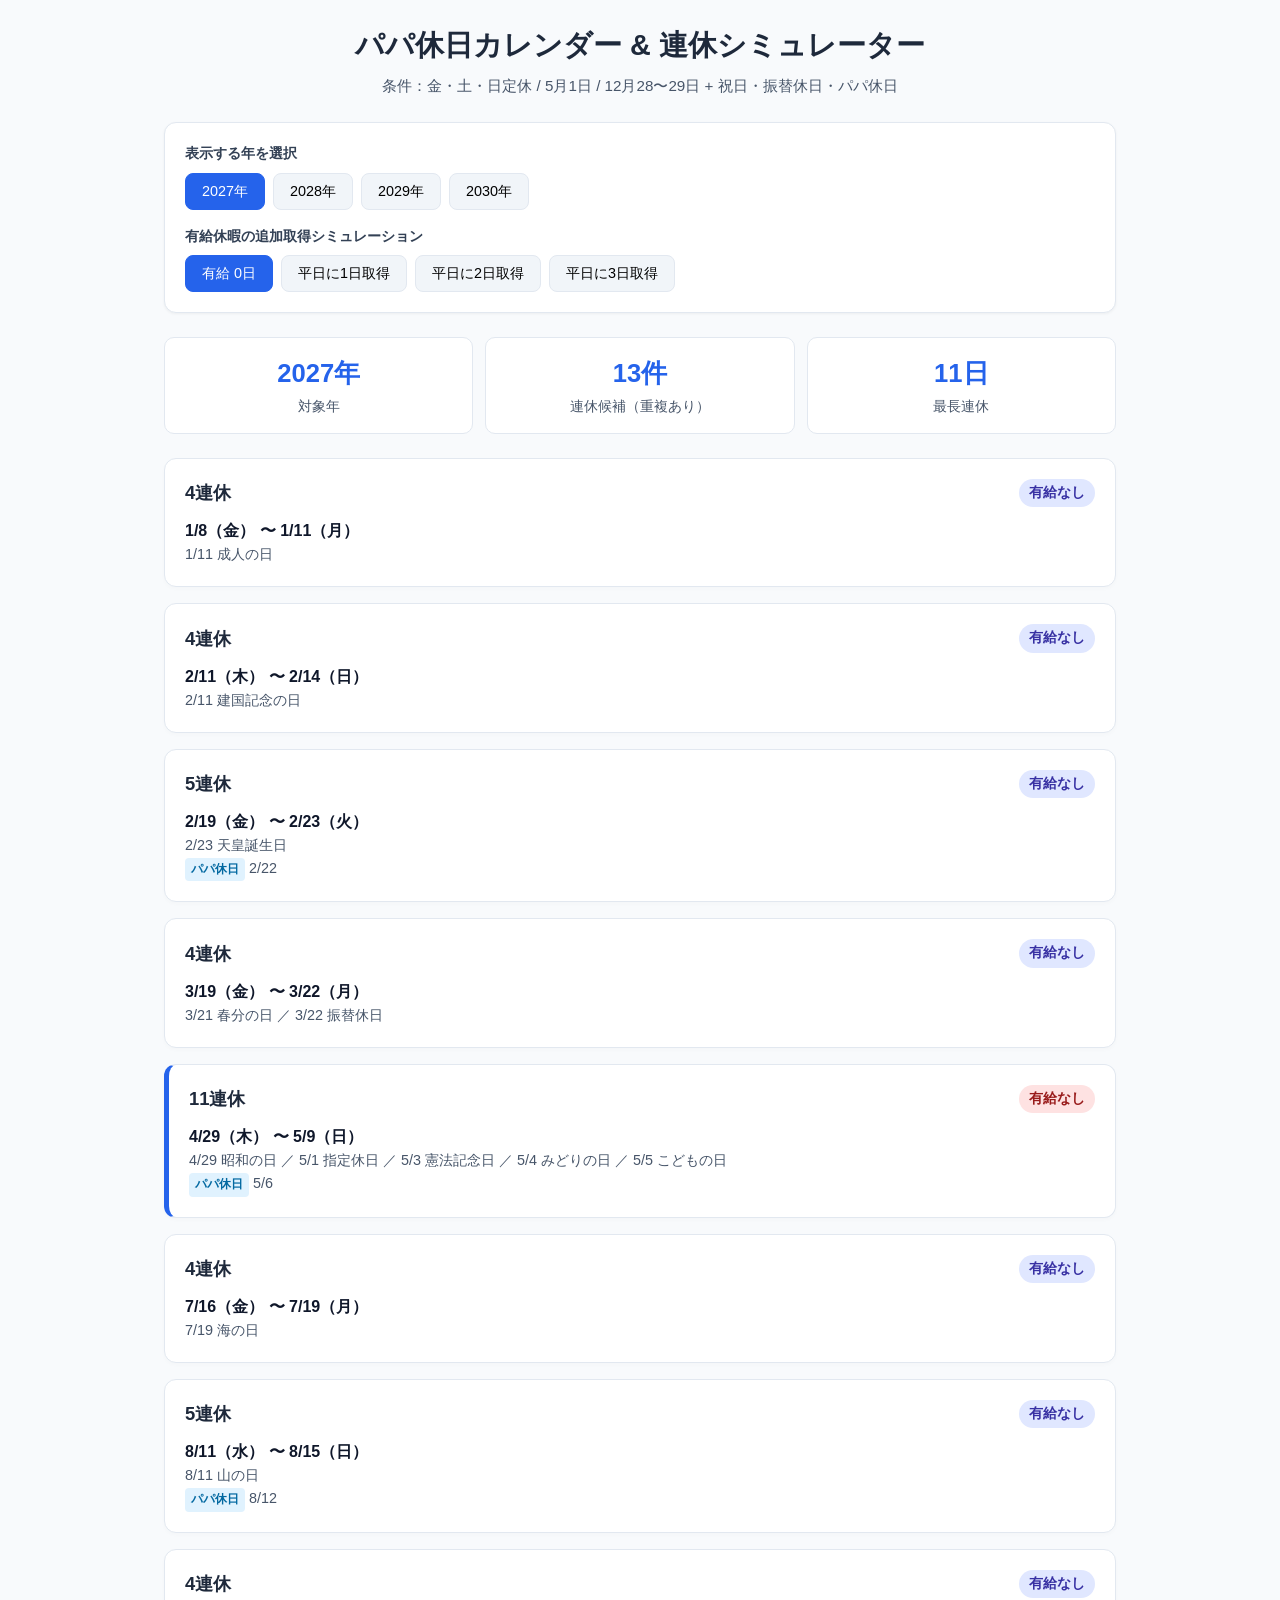
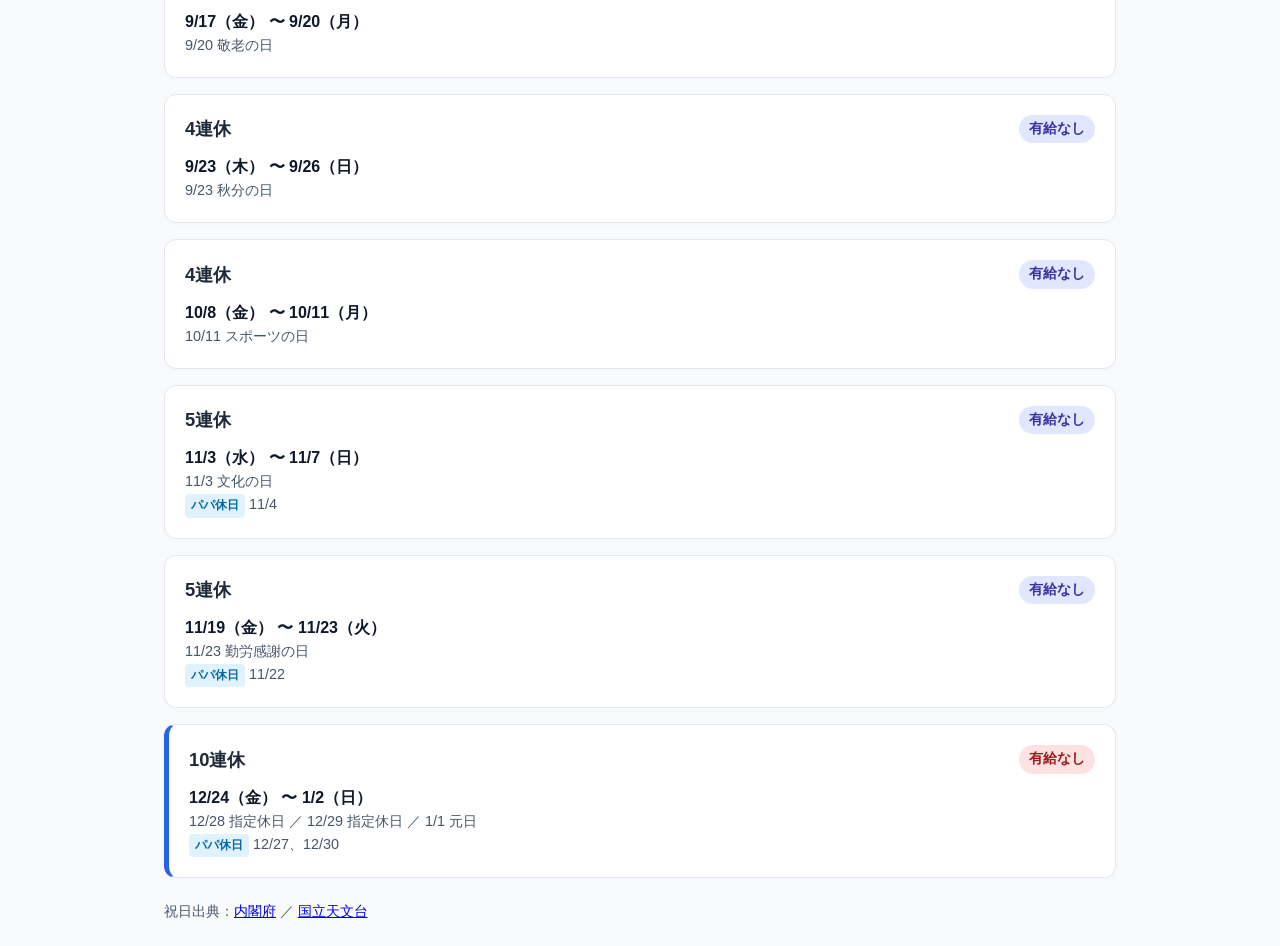
==== commit adac62b9: "Rename custom holidays to papa holidays" ====
--- a/papa-holiday/index.html
+++ b/papa-holiday/index.html
@@ -64,7 +64,7 @@
 
 <header>
   <h1>パパ休日カレンダー &amp; 連休シミュレーター</h1>
-  <p class="desc">条件：金・土・日定休 / 5月1日 / 12月28〜29日 + 祝日・振替休日・独自休日</p>
+  <p class="desc">条件：金・土・日定休 / 5月1日 / 12月28〜29日 + 祝日・振替休日・パパ休日</p>
 </header>
 
 <div class="controls">
@@ -102,7 +102,7 @@
  document.querySelectorAll('#paidButtons button').forEach((b,i)=>{b.classList.toggle('active',paidDays===i);b.setAttribute('aria-pressed',String(paidDays===i));});
  const list=data[currentYear][paidDays];
  document.getElementById('summaryArea').innerHTML=[['対象年',currentYear+'年'],['連休候補（重複あり）',list.length+'件'],['最長連休',Math.max(0,...list.map(x=>x.days))+'日']].map(([label,value])=>`<div class="stat-card"><div class="val">${value}</div><div class="lbl">${label}</div></div>`).join('');
- document.getElementById('cardsArea').innerHTML=list.map(item=>`<article class="holiday-card ${item.days>=7?'highlight':''}"><div class="card-header"><h2 class="card-title">${item.title}</h2><span class="badge ${item.days>=7?'long':''}">${item.isPaid?'有給あり':'有給なし'}</span></div><p><strong>${item.date}</strong></p><div class="breakdown">${item.desc}${item.custom?'<br><span class="tag tag-fixed">独自休日</span>'+item.custom:''}${item.paid?'<br><span class="tag tag-paid">有給取得日</span>'+item.paid:''}</div></article>`).join('') || '<p>該当する連休はありません。</p>';
+ document.getElementById('cardsArea').innerHTML=list.map(item=>`<article class="holiday-card ${item.days>=7?'highlight':''}"><div class="card-header"><h2 class="card-title">${item.title}</h2><span class="badge ${item.days>=7?'long':''}">${item.isPaid?'有給あり':'有給なし'}</span></div><p><strong>${item.date}</strong></p><div class="breakdown">${item.desc}${item.custom?'<br><span class="tag tag-fixed">パパ休日</span>'+item.custom:''}${item.paid?'<br><span class="tag tag-paid">有給取得日</span>'+item.paid:''}</div></article>`).join('') || '<p>該当する連休はありません。</p>';
 }
 render();
 </script>
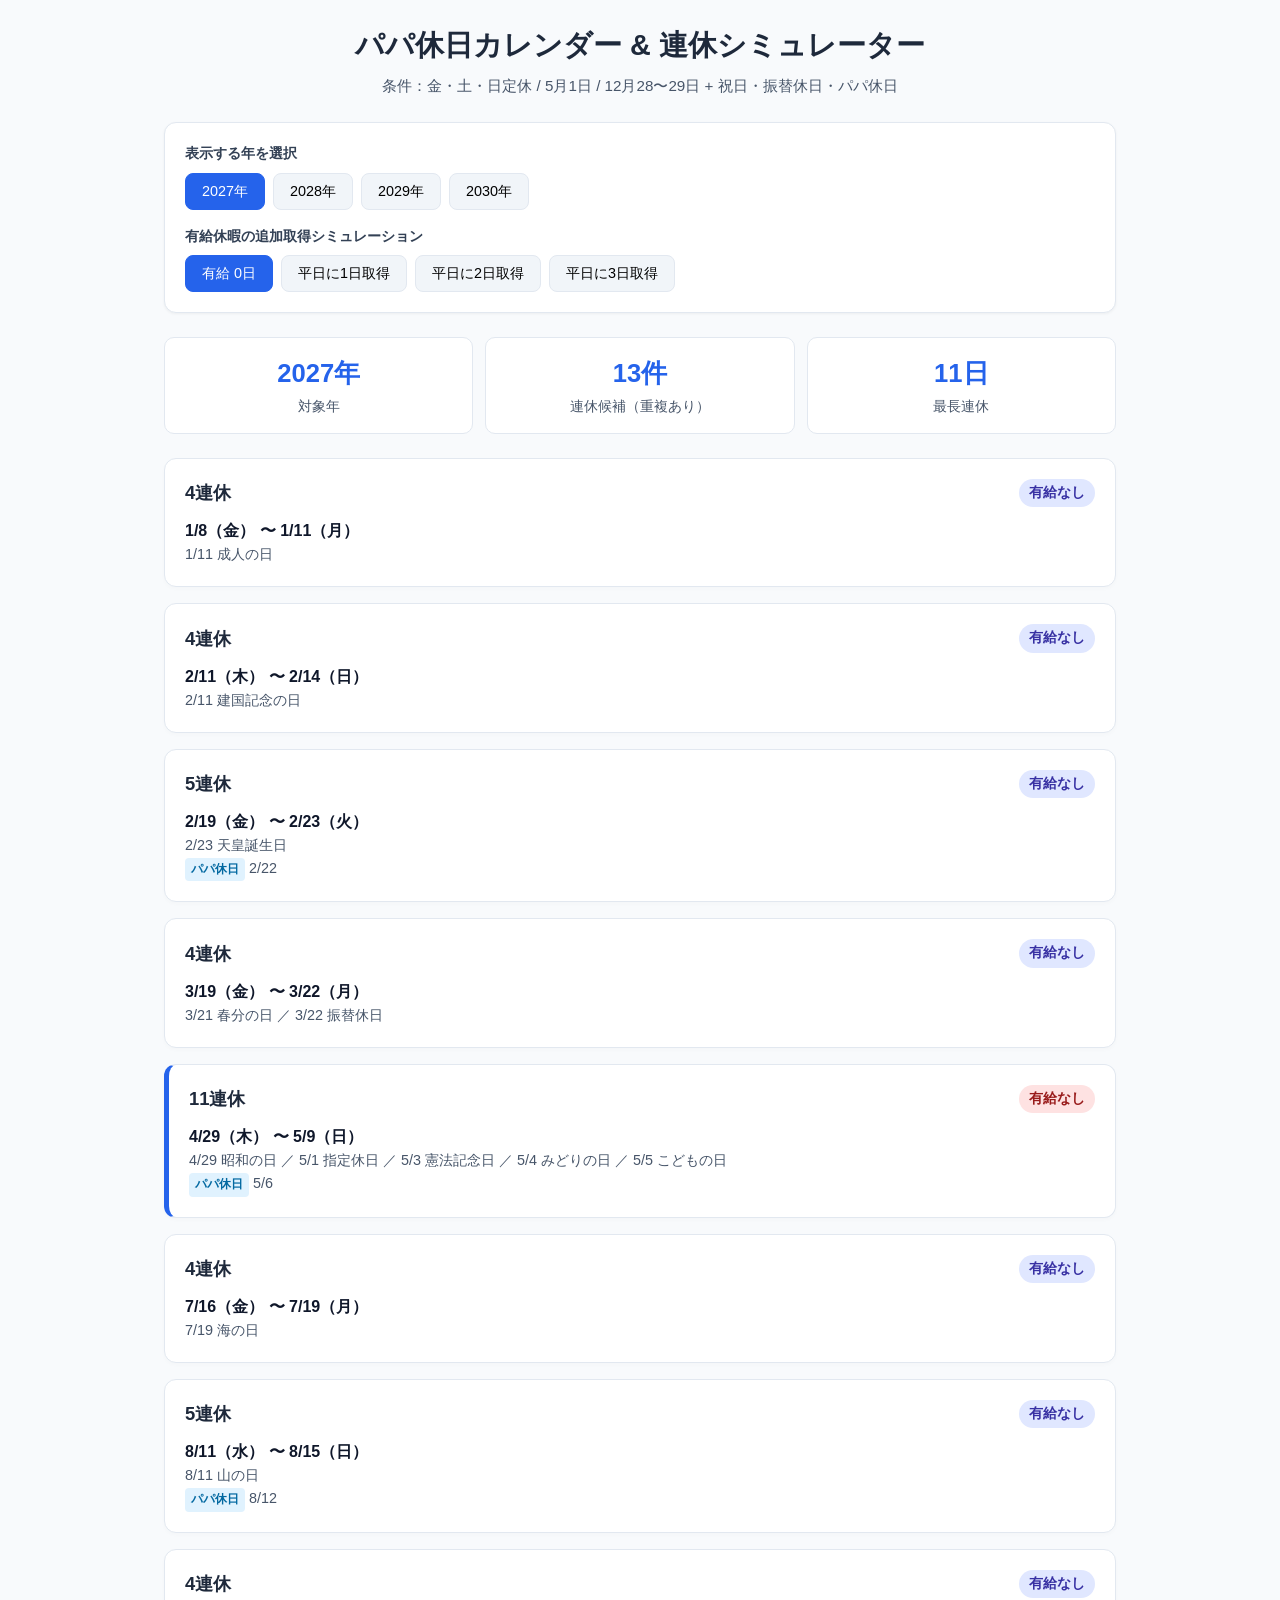
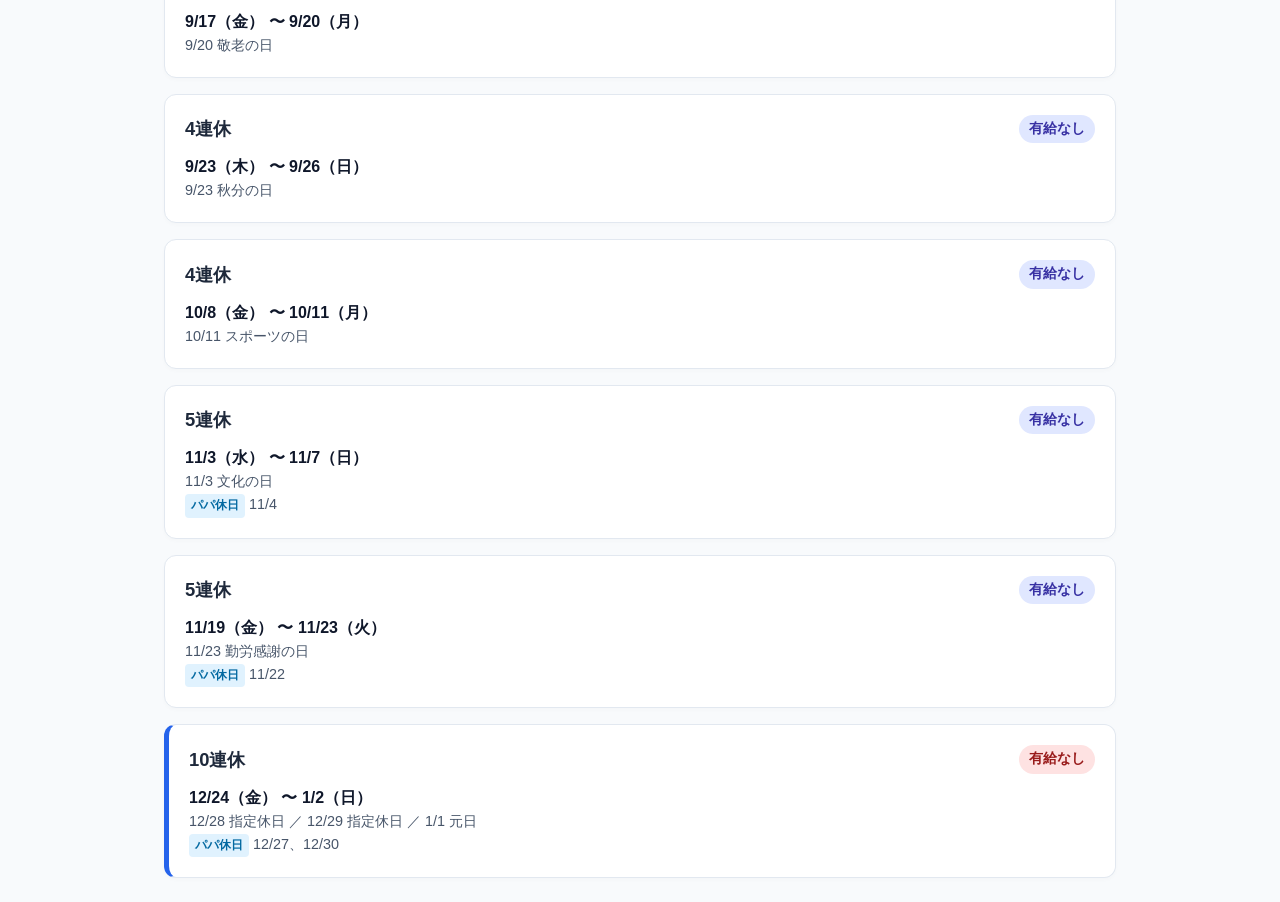
==== commit d4542b5b: "Remove holiday source footer" ====
--- a/papa-holiday/index.html
+++ b/papa-holiday/index.html
@@ -106,6 +106,5 @@
 }
 render();
 </script>
-<footer style="margin-top:24px;color:#475569;font-size:0.85rem">祝日出典：<a href="https://www8.cao.go.jp/chosei/shukujitsu/gaiyou.html">内閣府</a> ／ <a href="https://www.nao.ac.jp/faq/a0301.html">国立天文台</a></footer>
 </body>
 </html>
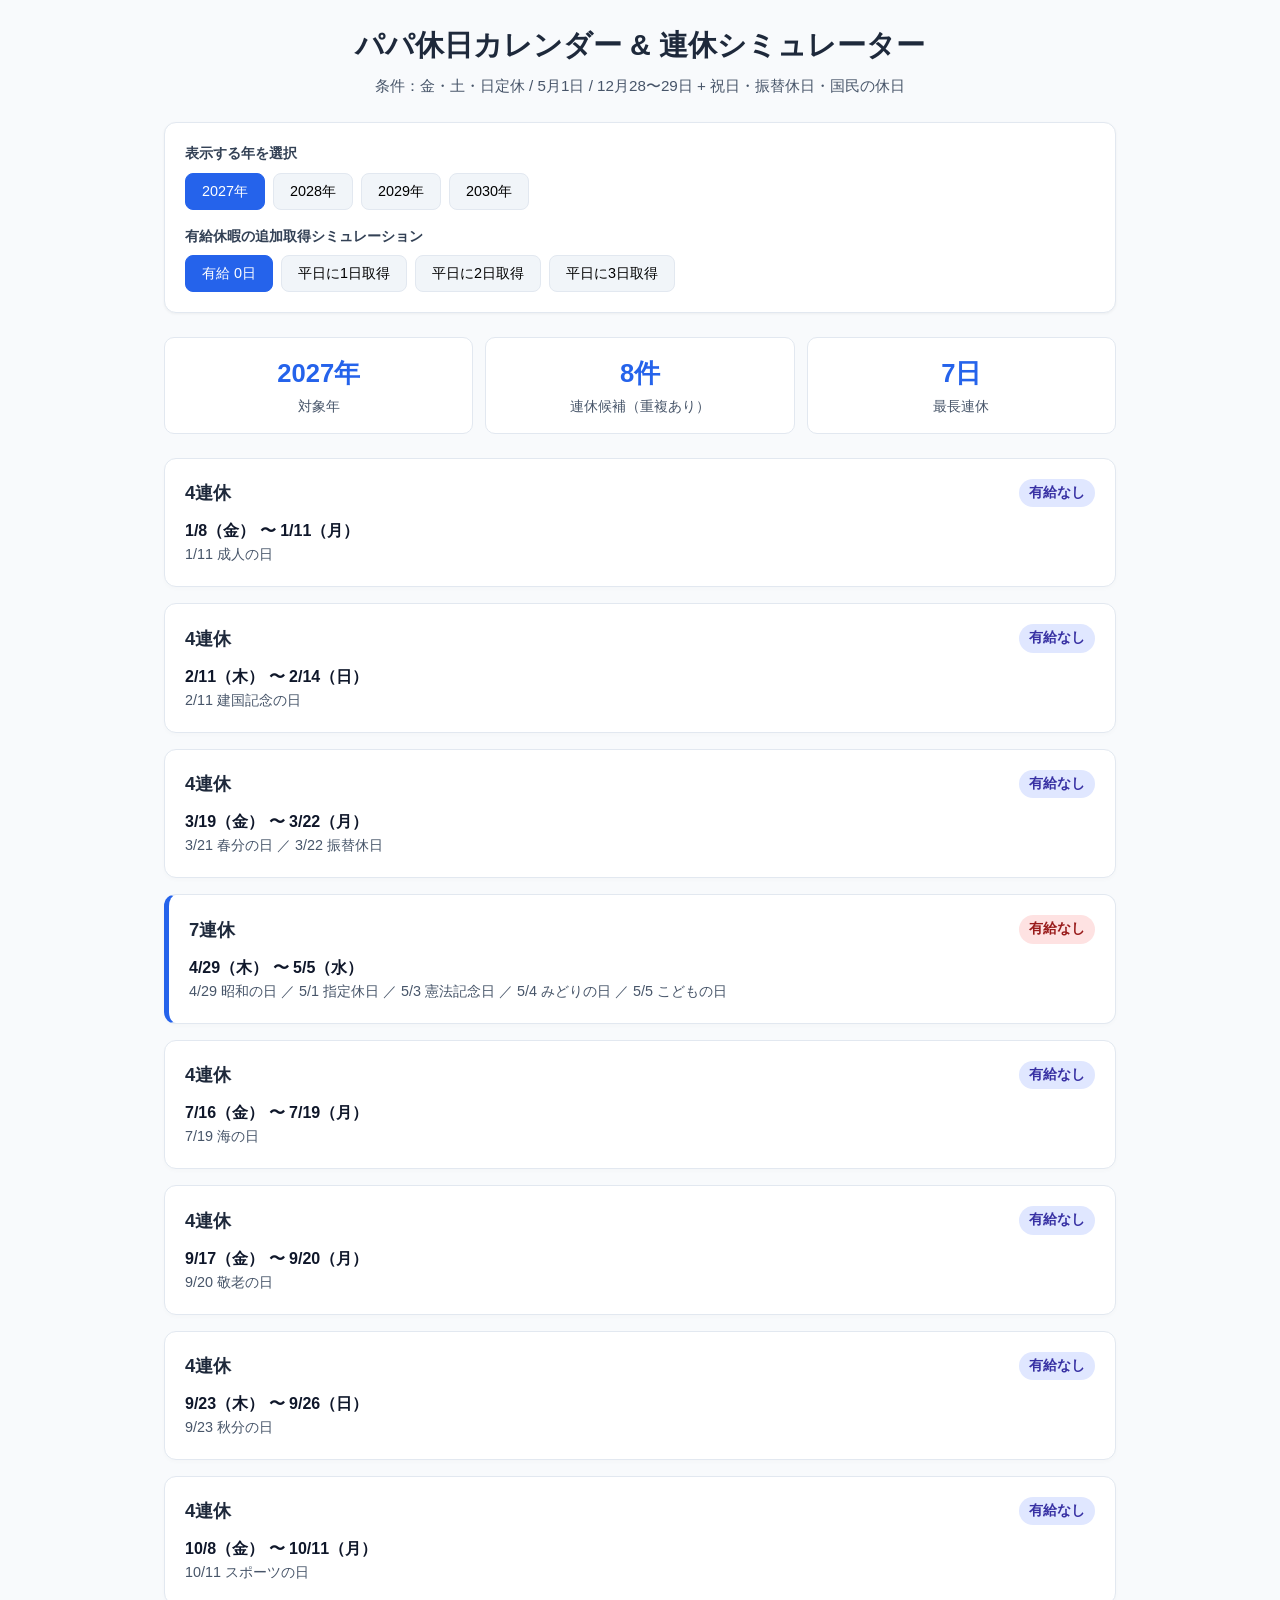
==== commit 1e648b15: "Remove automatic bridge holiday rule and recalculate vacation candidates" ====
--- a/papa-holiday/index.html
+++ b/papa-holiday/index.html
@@ -64,7 +64,7 @@
 
 <header>
   <h1>パパ休日カレンダー &amp; 連休シミュレーター</h1>
-  <p class="desc">条件：金・土・日定休 / 5月1日 / 12月28〜29日 + 祝日・振替休日・パパ休日</p>
+  <p class="desc">条件：金・土・日定休 / 5月1日 / 12月28〜29日 + 祝日・振替休日・国民の休日</p>
 </header>
 
 <div class="controls">
@@ -94,7 +94,7 @@
 
 <script>
 let currentYear=2027, paidDays=0;
-const data={"2027": {"0": [{"date": "1/8（金） 〜 1/11（月）", "days": 4, "title": "4連休", "desc": "1/11 成人の日", "custom": "", "paid": "", "isPaid": false}, {"date": "2/11（木） 〜 2/14（日）", "days": 4, "title": "4連休", "desc": "2/11 建国記念の日", "custom": "", "paid": "", "isPaid": false}, {"date": "2/19（金） 〜 2/23（火）", "days": 5, "title": "5連休", "desc": "2/23 天皇誕生日", "custom": "2/22", "paid": "", "isPaid": false}, {"date": "3/19（金） 〜 3/22（月）", "days": 4, "title": "4連休", "desc": "3/21 春分の日 ／ 3/22 振替休日", "custom": "", "paid": "", "isPaid": false}, {"date": "4/29（木） 〜 5/9（日）", "days": 11, "title": "11連休", "desc": "4/29 昭和の日 ／ 5/1 指定休日 ／ 5/3 憲法記念日 ／ 5/4 みどりの日 ／ 5/5 こどもの日", "custom": "5/6", "paid": "", "isPaid": false}, {"date": "7/16（金） 〜 7/19（月）", "days": 4, "title": "4連休", "desc": "7/19 海の日", "custom": "", "paid": "", "isPaid": false}, {"date": "8/11（水） 〜 8/15（日）", "days": 5, "title": "5連休", "desc": "8/11 山の日", "custom": "8/12", "paid": "", "isPaid": false}, {"date": "9/17（金） 〜 9/20（月）", "days": 4, "title": "4連休", "desc": "9/20 敬老の日", "custom": "", "paid": "", "isPaid": false}, {"date": "9/23（木） 〜 9/26（日）", "days": 4, "title": "4連休", "desc": "9/23 秋分の日", "custom": "", "paid": "", "isPaid": false}, {"date": "10/8（金） 〜 10/11（月）", "days": 4, "title": "4連休", "desc": "10/11 スポーツの日", "custom": "", "paid": "", "isPaid": false}, {"date": "11/3（水） 〜 11/7（日）", "days": 5, "title": "5連休", "desc": "11/3 文化の日", "custom": "11/4", "paid": "", "isPaid": false}, {"date": "11/19（金） 〜 11/23（火）", "days": 5, "title": "5連休", "desc": "11/23 勤労感謝の日", "custom": "11/22", "paid": "", "isPaid": false}, {"date": "12/24（金） 〜 1/2（日）", "days": 10, "title": "10連休", "desc": "12/28 指定休日 ／ 12/29 指定休日 ／ 1/1 元日", "custom": "12/27、12/30", "paid": "", "isPaid": false}], "1": [{"date": "1/1（金） 〜 1/4（月）", "days": 4, "title": "4連休", "desc": "1/1 元日", "custom": "", "paid": "1/4（月）", "isPaid": true}, {"date": "1/7（木） 〜 1/11（月）", "days": 5, "title": "5連休", "desc": "1/11 成人の日", "custom": "", "paid": "1/7（木）", "isPaid": true}, {"date": "1/8（金） 〜 1/12（火）", "days": 5, "title": "5連休", "desc": "1/11 成人の日", "custom": "", "paid": "1/12（火）", "isPaid": true}, {"date": "1/14（木） 〜 1/17（日）", "days": 4, "title": "4連休", "desc": "金・土・日の定休を活用", "custom": "", "paid": "1/14（木）", "isPaid": true}, {"date": "1/15（金） 〜 1/18（月）", "days": 4, "title": "4連休", "desc": "金・土・日の定休を活用", "custom": "", "paid": "1/18（月）", "isPaid": true}, {"date": "1/21（木） 〜 1/24（日）", "days": 4, "title": "4連休", "desc": "金・土・日の定休を活用", "custom": "", "paid": "1/21（木）", "isPaid": true}, {"date": "1/22（金） 〜 1/25（月）", "days": 4, "title": "4連休", "desc": "金・土・日の定休を活用", "custom": "", "paid": "1/25（月）", "isPaid": true}, {"date": "1/28（木） 〜 1/31（日）", "days": 4, "title": "4連休", "desc": "金・土・日の定休を活用", "custom": "", "paid": "1/28（木）", "isPaid": true}, {"date": "1/29（金） 〜 2/1（月）", "days": 4, "title": "4連休", "desc": "金・土・日の定休を活用", "custom": "", "paid": "2/1（月）", "isPaid": true}, {"date": "2/4（木） 〜 2/7（日）", "days": 4, "title": "4連休", "desc": "金・土・日の定休を活用", "custom": "", "paid": "2/4（木）", "isPaid": true}, {"date": "2/5（金） 〜 2/8（月）", "days": 4, "title": "4連休", "desc": "金・土・日の定休を活用", "custom": "", "paid": "2/8（月）", "isPaid": true}, {"date": "2/10（水） 〜 2/14（日）", "days": 5, "title": "5連休", "desc": "2/11 建国記念の日", "custom": "", "paid": "2/10（水）", "isPaid": true}, {"date": "2/11（木） 〜 2/15（月）", "days": 5, "title": "5連休", "desc": "2/11 建国記念の日", "custom": "", "paid": "2/15（月）", "isPaid": true}, {"date": "2/18（木） 〜 2/23（火）", "days": 6, "title": "6連休", "desc": "2/23 天皇誕生日", "custom": "2/22", "paid": "2/18（木）", "isPaid": true}, {"date": "2/19（金） 〜 2/24（水）", "days": 6, "title": "6連休", "desc": "2/23 天皇誕生日", "custom": "2/22", "paid": "2/24（水）", "isPaid": true}, {"date": "2/25（木） 〜 2/28（日）", "days": 4, "title": "4連休", "desc": "金・土・日の定休を活用", "custom": "", "paid": "2/25（木）", "isPaid": true}, {"date": "2/26（金） 〜 3/1（月）", "days": 4, "title": "4連休", "desc": "金・土・日の定休を活用", "custom": "", "paid": "3/1（月）", "isPaid": true}, {"date": "3/4（木） 〜 3/7（日）", "days": 4, "title": "4連休", "desc": "金・土・日の定休を活用", "custom": "", "paid": "3/4（木）", "isPaid": true}, {"date": "3/5（金） 〜 3/8（月）", "days": 4, "title": "4連休", "desc": "金・土・日の定休を活用", "custom": "", "paid": "3/8（月）", "isPaid": true}, {"date": "3/11（木） 〜 3/14（日）", "days": 4, "title": "4連休", "desc": "金・土・日の定休を活用", "custom": "", "paid": "3/11（木）", "isPaid": true}, {"date": "3/12（金） 〜 3/15（月）", "days": 4, "title": "4連休", "desc": "金・土・日の定休を活用", "custom": "", "paid": "3/15（月）", "isPaid": true}, {"date": "3/18（木） 〜 3/22（月）", "days": 5, "title": "5連休", "desc": "3/21 春分の日 ／ 3/22 振替休日", "custom": "", "paid": "3/18（木）", "isPaid": true}, {"date": "3/19（金） 〜 3/23（火）", "days": 5, "title": "5連休", "desc": "3/21 春分の日 ／ 3/22 振替休日", "custom": "", "paid": "3/23（火）", "isPaid": true}, {"date": "3/25（木） 〜 3/28（日）", "days": 4, "title": "4連休", "desc": "金・土・日の定休を活用", "custom": "", "paid": "3/25（木）", "isPaid": true}, {"date": "3/26（金） 〜 3/29（月）", "days": 4, "title": "4連休", "desc": "金・土・日の定休を活用", "custom": "", "paid": "3/29（月）", "isPaid": true}, {"date": "4/1（木） 〜 4/4（日）", "days": 4, "title": "4連休", "desc": "金・土・日の定休を活用", "custom": "", "paid": "4/1（木）", "isPaid": true}, {"date": "4/2（金） 〜 4/5（月）", "days": 4, "title": "4連休", "desc": "金・土・日の定休を活用", "custom": "", "paid": "4/5（月）", "isPaid": true}, {"date": "4/8（木） 〜 4/11（日）", "days": 4, "title": "4連休", "desc": "金・土・日の定休を活用", "custom": "", "paid": "4/8（木）", "isPaid": true}, {"date": "4/9（金） 〜 4/12（月）", "days": 4, "title": "4連休", "desc": "金・土・日の定休を活用", "custom": "", "paid": "4/12（月）", "isPaid": true}, {"date": "4/15（木） 〜 4/18（日）", "days": 4, "title": "4連休", "desc": "金・土・日の定休を活用", "custom": "", "paid": "4/15（木）", "isPaid": true}, {"date": "4/16（金） 〜 4/19（月）", "days": 4, "title": "4連休", "desc": "金・土・日の定休を活用", "custom": "", "paid": "4/19（月）", "isPaid": true}, {"date": "4/22（木） 〜 4/25（日）", "days": 4, "title": "4連休", "desc": "金・土・日の定休を活用", "custom": "", "paid": "4/22（木）", "isPaid": true}, {"date": "4/23（金） 〜 4/26（月）", "days": 4, "title": "4連休", "desc": "金・土・日の定休を活用", "custom": "", "paid": "4/26（月）", "isPaid": true}, {"date": "4/28（水） 〜 5/9（日）", "days": 12, "title": "12連休", "desc": "4/29 昭和の日 ／ 5/1 指定休日 ／ 5/3 憲法記念日 ／ 5/4 みどりの日 ／ 5/5 こどもの日", "custom": "5/6", "paid": "4/28（水）", "isPaid": true}, {"date": "4/29（木） 〜 5/10（月）", "days": 12, "title": "12連休", "desc": "4/29 昭和の日 ／ 5/1 指定休日 ／ 5/3 憲法記念日 ／ 5/4 みどりの日 ／ 5/5 こどもの日", "custom": "5/6", "paid": "5/10（月）", "isPaid": true}, {"date": "5/13（木） 〜 5/16（日）", "days": 4, "title": "4連休", "desc": "金・土・日の定休を活用", "custom": "", "paid": "5/13（木）", "isPaid": true}, {"date": "5/14（金） 〜 5/17（月）", "days": 4, "title": "4連休", "desc": "金・土・日の定休を活用", "custom": "", "paid": "5/17（月）", "isPaid": true}, {"date": "5/20（木） 〜 5/23（日）", "days": 4, "title": "4連休", "desc": "金・土・日の定休を活用", "custom": "", "paid": "5/20（木）", "isPaid": true}, {"date": "5/21（金） 〜 5/24（月）", "days": 4, "title": "4連休", "desc": "金・土・日の定休を活用", "custom": "", "paid": "5/24（月）", "isPaid": true}, {"date": "5/27（木） 〜 5/30（日）", "days": 4, "title": "4連休", "desc": "金・土・日の定休を活用", "custom": "", "paid": "5/27（木）", "isPaid": true}, {"date": "5/28（金） 〜 5/31（月）", "days": 4, "title": "4連休", "desc": "金・土・日の定休を活用", "custom": "", "paid": "5/31（月）", "isPaid": true}, {"date": "6/3（木） 〜 6/6（日）", "days": 4, "title": "4連休", "desc": "金・土・日の定休を活用", "custom": "", "paid": "6/3（木）", "isPaid": true}, {"date": "6/4（金） 〜 6/7（月）", "days": 4, "title": "4連休", "desc": "金・土・日の定休を活用", "custom": "", "paid": "6/7（月）", "isPaid": true}, {"date": "6/10（木） 〜 6/13（日）", "days": 4, "title": "4連休", "desc": "金・土・日の定休を活用", "custom": "", "paid": "6/10（木）", "isPaid": true}, {"date": "6/11（金） 〜 6/14（月）", "days": 4, "title": "4連休", "desc": "金・土・日の定休を活用", "custom": "", "paid": "6/14（月）", "isPaid": true}, {"date": "6/17（木） 〜 6/20（日）", "days": 4, "title": "4連休", "desc": "金・土・日の定休を活用", "custom": "", "paid": "6/17（木）", "isPaid": true}, {"date": "6/18（金） 〜 6/21（月）", "days": 4, "title": "4連休", "desc": "金・土・日の定休を活用", "custom": "", "paid": "6/21（月）", "isPaid": true}, {"date": "6/24（木） 〜 6/27（日）", "days": 4, "title": "4連休", "desc": "金・土・日の定休を活用", "custom": "", "paid": "6/24（木）", "isPaid": true}, {"date": "6/25（金） 〜 6/28（月）", "days": 4, "title": "4連休", "desc": "金・土・日の定休を活用", "custom": "", "paid": "6/28（月）", "isPaid": true}, {"date": "7/1（木） 〜 7/4（日）", "days": 4, "title": "4連休", "desc": "金・土・日の定休を活用", "custom": "", "paid": "7/1（木）", "isPaid": true}, {"date": "7/2（金） 〜 7/5（月）", "days": 4, "title": "4連休", "desc": "金・土・日の定休を活用", "custom": "", "paid": "7/5（月）", "isPaid": true}, {"date": "7/8（木） 〜 7/11（日）", "days": 4, "title": "4連休", "desc": "金・土・日の定休を活用", "custom": "", "paid": "7/8（木）", "isPaid": true}, {"date": "7/9（金） 〜 7/12（月）", "days": 4, "title": "4連休", "desc": "金・土・日の定休を活用", "custom": "", "paid": "7/12（月）", "isPaid": true}, {"date": "7/15（木） 〜 7/19（月）", "days": 5, "title": "5連休", "desc": "7/19 海の日", "custom": "", "paid": "7/15（木）", "isPaid": true}, {"date": "7/16（金） 〜 7/20（火）", "days": 5, "title": "5連休", "desc": "7/19 海の日", "custom": "", "paid": "7/20（火）", "isPaid": true}, {"date": "7/22（木） 〜 7/25（日）", "days": 4, "title": "4連休", "desc": "金・土・日の定休を活用", "custom": "", "paid": "7/22（木）", "isPaid": true}, {"date": "7/23（金） 〜 7/26（月）", "days": 4, "title": "4連休", "desc": "金・土・日の定休を活用", "custom": "", "paid": "7/26（月）", "isPaid": true}, {"date": "7/29（木） 〜 8/1（日）", "days": 4, "title": "4連休", "desc": "金・土・日の定休を活用", "custom": "", "paid": "7/29（木）", "isPaid": true}, {"date": "7/30（金） 〜 8/2（月）", "days": 4, "title": "4連休", "desc": "金・土・日の定休を活用", "custom": "", "paid": "8/2（月）", "isPaid": true}, {"date": "8/5（木） 〜 8/8（日）", "days": 4, "title": "4連休", "desc": "金・土・日の定休を活用", "custom": "", "paid": "8/5（木）", "isPaid": true}, {"date": "8/6（金） 〜 8/9（月）", "days": 4, "title": "4連休", "desc": "金・土・日の定休を活用", "custom": "", "paid": "8/9（月）", "isPaid": true}, {"date": "8/10（火） 〜 8/15（日）", "days": 6, "title": "6連休", "desc": "8/11 山の日", "custom": "8/12", "paid": "8/10（火）", "isPaid": true}, {"date": "8/11（水） 〜 8/16（月）", "days": 6, "title": "6連休", "desc": "8/11 山の日", "custom": "8/12", "paid": "8/16（月）", "isPaid": true}, {"date": "8/19（木） 〜 8/22（日）", "days": 4, "title": "4連休", "desc": "金・土・日の定休を活用", "custom": "", "paid": "8/19（木）", "isPaid": true}, {"date": "8/20（金） 〜 8/23（月）", "days": 4, "title": "4連休", "desc": "金・土・日の定休を活用", "custom": "", "paid": "8/23（月）", "isPaid": true}, {"date": "8/26（木） 〜 8/29（日）", "days": 4, "title": "4連休", "desc": "金・土・日の定休を活用", "custom": "", "paid": "8/26（木）", "isPaid": true}, {"date": "8/27（金） 〜 8/30（月）", "days": 4, "title": "4連休", "desc": "金・土・日の定休を活用", "custom": "", "paid": "8/30（月）", "isPaid": true}, {"date": "9/2（木） 〜 9/5（日）", "days": 4, "title": "4連休", "desc": "金・土・日の定休を活用", "custom": "", "paid": "9/2（木）", "isPaid": true}, {"date": "9/3（金） 〜 9/6（月）", "days": 4, "title": "4連休", "desc": "金・土・日の定休を活用", "custom": "", "paid": "9/6（月）", "isPaid": true}, {"date": "9/9（木） 〜 9/12（日）", "days": 4, "title": "4連休", "desc": "金・土・日の定休を活用", "custom": "", "paid": "9/9（木）", "isPaid": true}, {"date": "9/10（金） 〜 9/13（月）", "days": 4, "title": "4連休", "desc": "金・土・日の定休を活用", "custom": "", "paid": "9/13（月）", "isPaid": true}, {"date": "9/16（木） 〜 9/20（月）", "days": 5, "title": "5連休", "desc": "9/20 敬老の日", "custom": "", "paid": "9/16（木）", "isPaid": true}, {"date": "9/17（金） 〜 9/21（火）", "days": 5, "title": "5連休", "desc": "9/20 敬老の日", "custom": "", "paid": "9/21（火）", "isPaid": true}, {"date": "9/22（水） 〜 9/26（日）", "days": 5, "title": "5連休", "desc": "9/23 秋分の日", "custom": "", "paid": "9/22（水）", "isPaid": true}, {"date": "9/23（木） 〜 9/27（月）", "days": 5, "title": "5連休", "desc": "9/23 秋分の日", "custom": "", "paid": "9/27（月）", "isPaid": true}, {"date": "9/30（木） 〜 10/3（日）", "days": 4, "title": "4連休", "desc": "金・土・日の定休を活用", "custom": "", "paid": "9/30（木）", "isPaid": true}, {"date": "10/1（金） 〜 10/4（月）", "days": 4, "title": "4連休", "desc": "金・土・日の定休を活用", "custom": "", "paid": "10/4（月）", "isPaid": true}, {"date": "10/7（木） 〜 10/11（月）", "days": 5, "title": "5連休", "desc": "10/11 スポーツの日", "custom": "", "paid": "10/7（木）", "isPaid": true}, {"date": "10/8（金） 〜 10/12（火）", "days": 5, "title": "5連休", "desc": "10/11 スポーツの日", "custom": "", "paid": "10/12（火）", "isPaid": true}, {"date": "10/14（木） 〜 10/17（日）", "days": 4, "title": "4連休", "desc": "金・土・日の定休を活用", "custom": "", "paid": "10/14（木）", "isPaid": true}, {"date": "10/15（金） 〜 10/18（月）", "days": 4, "title": "4連休", "desc": "金・土・日の定休を活用", "custom": "", "paid": "10/18（月）", "isPaid": true}, {"date": "10/21（木） 〜 10/24（日）", "days": 4, "title": "4連休", "desc": "金・土・日の定休を活用", "custom": "", "paid": "10/21（木）", "isPaid": true}, {"date": "10/22（金） 〜 10/25（月）", "days": 4, "title": "4連休", "desc": "金・土・日の定休を活用", "custom": "", "paid": "10/25（月）", "isPaid": true}, {"date": "10/28（木） 〜 10/31（日）", "days": 4, "title": "4連休", "desc": "金・土・日の定休を活用", "custom": "", "paid": "10/28（木）", "isPaid": true}, {"date": "10/29（金） 〜 11/1（月）", "days": 4, "title": "4連休", "desc": "金・土・日の定休を活用", "custom": "", "paid": "11/1（月）", "isPaid": true}, {"date": "11/2（火） 〜 11/7（日）", "days": 6, "title": "6連休", "desc": "11/3 文化の日", "custom": "11/4", "paid": "11/2（火）", "isPaid": true}, {"date": "11/3（水） 〜 11/8（月）", "days": 6, "title": "6連休", "desc": "11/3 文化の日", "custom": "11/4", "paid": "11/8（月）", "isPaid": true}, {"date": "11/11（木） 〜 11/14（日）", "days": 4, "title": "4連休", "desc": "金・土・日の定休を活用", "custom": "", "paid": "11/11（木）", "isPaid": true}, {"date": "11/12（金） 〜 11/15（月）", "days": 4, "title": "4連休", "desc": "金・土・日の定休を活用", "custom": "", "paid": "11/15（月）", "isPaid": true}, {"date": "11/18（木） 〜 11/23（火）", "days": 6, "title": "6連休", "desc": "11/23 勤労感謝の日", "custom": "11/22", "paid": "11/18（木）", "isPaid": true}, {"date": "11/19（金） 〜 11/24（水）", "days": 6, "title": "6連休", "desc": "11/23 勤労感謝の日", "custom": "11/22", "paid": "11/24（水）", "isPaid": true}, {"date": "11/25（木） 〜 11/28（日）", "days": 4, "title": "4連休", "desc": "金・土・日の定休を活用", "custom": "", "paid": "11/25（木）", "isPaid": true}, {"date": "11/26（金） 〜 11/29（月）", "days": 4, "title": "4連休", "desc": "金・土・日の定休を活用", "custom": "", "paid": "11/29（月）", "isPaid": true}, {"date": "12/2（木） 〜 12/5（日）", "days": 4, "title": "4連休", "desc": "金・土・日の定休を活用", "custom": "", "paid": "12/2（木）", "isPaid": true}, {"date": "12/3（金） 〜 12/6（月）", "days": 4, "title": "4連休", "desc": "金・土・日の定休を活用", "custom": "", "paid": "12/6（月）", "isPaid": true}, {"date": "12/9（木） 〜 12/12（日）", "days": 4, "title": "4連休", "desc": "金・土・日の定休を活用", "custom": "", "paid": "12/9（木）", "isPaid": true}, {"date": "12/10（金） 〜 12/13（月）", "days": 4, "title": "4連休", "desc": "金・土・日の定休を活用", "custom": "", "paid": "12/13（月）", "isPaid": true}, {"date": "12/16（木） 〜 12/19（日）", "days": 4, "title": "4連休", "desc": "金・土・日の定休を活用", "custom": "", "paid": "12/16（木）", "isPaid": true}, {"date": "12/17（金） 〜 12/20（月）", "days": 4, "title": "4連休", "desc": "金・土・日の定休を活用", "custom": "", "paid": "12/20（月）", "isPaid": true}, {"date": "12/23（木） 〜 1/2（日）", "days": 11, "title": "11連休", "desc": "12/28 指定休日 ／ 12/29 指定休日 ／ 1/1 元日", "custom": "12/27、12/30", "paid": "12/23（木）", "isPaid": true}, {"date": "12/24（金） 〜 1/3（月）", "days": 11, "title": "11連休", "desc": "12/28 指定休日 ／ 12/29 指定休日 ／ 1/1 元日", "custom": "12/27、12/30", "paid": "1/3（月）", "isPaid": true}], "2": [{"date": "1/1（金） 〜 1/5（火）", "days": 5, "title": "5連休", "desc": "1/1 元日", "custom": "", "paid": "1/4（月）、1/5（火）", "isPaid": true}, {"date": "1/6（水） 〜 1/11（月）", "days": 6, "title": "6連休", "desc": "1/11 成人の日", "custom": "", "paid": "1/6（水）、1/7（木）", "isPaid": true}, {"date": "1/7（木） 〜 1/12（火）", "days": 6, "title": "6連休", "desc": "1/11 成人の日", "custom": "", "paid": "1/7（木）、1/12（火）", "isPaid": true}, {"date": "1/8（金） 〜 1/13（水）", "days": 6, "title": "6連休", "desc": "1/11 成人の日", "custom": "", "paid": "1/12（火）、1/13（水）", "isPaid": true}, {"date": "1/13（水） 〜 1/17（日）", "days": 5, "title": "5連休", "desc": "金・土・日の定休を活用", "custom": "", "paid": "1/13（水）、1/14（木）", "isPaid": true}, {"date": "1/14（木） 〜 1/18（月）", "days": 5, "title": "5連休", "desc": "金・土・日の定休を活用", "custom": "", "paid": "1/14（木）、1/18（月）", "isPaid": true}, {"date": "1/15（金） 〜 1/19（火）", "days": 5, "title": "5連休", "desc": "金・土・日の定休を活用", "custom": "", "paid": "1/18（月）、1/19（火）", "isPaid": true}, {"date": "1/20（水） 〜 1/24（日）", "days": 5, "title": "5連休", "desc": "金・土・日の定休を活用", "custom": "", "paid": "1/20（水）、1/21（木）", "isPaid": true}, {"date": "1/21（木） 〜 1/25（月）", "days": 5, "title": "5連休", "desc": "金・土・日の定休を活用", "custom": "", "paid": "1/21（木）、1/25（月）", "isPaid": true}, {"date": "1/22（金） 〜 1/26（火）", "days": 5, "title": "5連休", "desc": "金・土・日の定休を活用", "custom": "", "paid": "1/25（月）、1/26（火）", "isPaid": true}, {"date": "1/27（水） 〜 1/31（日）", "days": 5, "title": "5連休", "desc": "金・土・日の定休を活用", "custom": "", "paid": "1/27（水）、1/28（木）", "isPaid": true}, {"date": "1/28（木） 〜 2/1（月）", "days": 5, "title": "5連休", "desc": "金・土・日の定休を活用", "custom": "", "paid": "1/28（木）、2/1（月）", "isPaid": true}, {"date": "1/29（金） 〜 2/2（火）", "days": 5, "title": "5連休", "desc": "金・土・日の定休を活用", "custom": "", "paid": "2/1（月）、2/2（火）", "isPaid": true}, {"date": "2/3（水） 〜 2/7（日）", "days": 5, "title": "5連休", "desc": "金・土・日の定休を活用", "custom": "", "paid": "2/3（水）、2/4（木）", "isPaid": true}, {"date": "2/4（木） 〜 2/8（月）", "days": 5, "title": "5連休", "desc": "金・土・日の定休を活用", "custom": "", "paid": "2/4（木）、2/8（月）", "isPaid": true}, {"date": "2/5（金） 〜 2/9（火）", "days": 5, "title": "5連休", "desc": "金・土・日の定休を活用", "custom": "", "paid": "2/8（月）、2/9（火）", "isPaid": true}, {"date": "2/9（火） 〜 2/14（日）", "days": 6, "title": "6連休", "desc": "2/11 建国記念の日", "custom": "", "paid": "2/9（火）、2/10（水）", "isPaid": true}, {"date": "2/10（水） 〜 2/15（月）", "days": 6, "title": "6連休", "desc": "2/11 建国記念の日", "custom": "", "paid": "2/10（水）、2/15（月）", "isPaid": true}, {"date": "2/11（木） 〜 2/16（火）", "days": 6, "title": "6連休", "desc": "2/11 建国記念の日", "custom": "", "paid": "2/15（月）、2/16（火）", "isPaid": true}, {"date": "2/17（水） 〜 2/23（火）", "days": 7, "title": "7連休", "desc": "2/23 天皇誕生日", "custom": "2/22", "paid": "2/17（水）、2/18（木）", "isPaid": true}, {"date": "2/18（木） 〜 2/24（水）", "days": 7, "title": "7連休", "desc": "2/23 天皇誕生日", "custom": "2/22", "paid": "2/18（木）、2/24（水）", "isPaid": true}, {"date": "2/19（金） 〜 2/28（日）", "days": 10, "title": "10連休", "desc": "2/23 天皇誕生日", "custom": "2/22", "paid": "2/24（水）、2/25（木）", "isPaid": true}, {"date": "2/25（木） 〜 3/1（月）", "days": 5, "title": "5連休", "desc": "金・土・日の定休を活用", "custom": "", "paid": "2/25（木）、3/1（月）", "isPaid": true}, {"date": "2/26（金） 〜 3/2（火）", "days": 5, "title": "5連休", "desc": "金・土・日の定休を活用", "custom": "", "paid": "3/1（月）、3/2（火）", "isPaid": true}, {"date": "3/3（水） 〜 3/7（日）", "days": 5, "title": "5連休", "desc": "金・土・日の定休を活用", "custom": "", "paid": "3/3（水）、3/4（木）", "isPaid": true}, {"date": "3/4（木） 〜 3/8（月）", "days": 5, "title": "5連休", "desc": "金・土・日の定休を活用", "custom": "", "paid": "3/4（木）、3/8（月）", "isPaid": true}, {"date": "3/5（金） 〜 3/9（火）", "days": 5, "title": "5連休", "desc": "金・土・日の定休を活用", "custom": "", "paid": "3/8（月）、3/9（火）", "isPaid": true}, {"date": "3/10（水） 〜 3/14（日）", "days": 5, "title": "5連休", "desc": "金・土・日の定休を活用", "custom": "", "paid": "3/10（水）、3/11（木）", "isPaid": true}, {"date": "3/11（木） 〜 3/15（月）", "days": 5, "title": "5連休", "desc": "金・土・日の定休を活用", "custom": "", "paid": "3/11（木）、3/15（月）", "isPaid": true}, {"date": "3/12（金） 〜 3/16（火）", "days": 5, "title": "5連休", "desc": "金・土・日の定休を活用", "custom": "", "paid": "3/15（月）、3/16（火）", "isPaid": true}, {"date": "3/17（水） 〜 3/22（月）", "days": 6, "title": "6連休", "desc": "3/21 春分の日 ／ 3/22 振替休日", "custom": "", "paid": "3/17（水）、3/18（木）", "isPaid": true}, {"date": "3/18（木） 〜 3/23（火）", "days": 6, "title": "6連休", "desc": "3/21 春分の日 ／ 3/22 振替休日", "custom": "", "paid": "3/18（木）、3/23（火）", "isPaid": true}, {"date": "3/19（金） 〜 3/24（水）", "days": 6, "title": "6連休", "desc": "3/21 春分の日 ／ 3/22 振替休日", "custom": "", "paid": "3/23（火）、3/24（水）", "isPaid": true}, {"date": "3/24（水） 〜 3/28（日）", "days": 5, "title": "5連休", "desc": "金・土・日の定休を活用", "custom": "", "paid": "3/24（水）、3/25（木）", "isPaid": true}, {"date": "3/25（木） 〜 3/29（月）", "days": 5, "title": "5連休", "desc": "金・土・日の定休を活用", "custom": "", "paid": "3/25（木）、3/29（月）", "isPaid": true}, {"date": "3/26（金） 〜 3/30（火）", "days": 5, "title": "5連休", "desc": "金・土・日の定休を活用", "custom": "", "paid": "3/29（月）、3/30（火）", "isPaid": true}, {"date": "3/31（水） 〜 4/4（日）", "days": 5, "title": "5連休", "desc": "金・土・日の定休を活用", "custom": "", "paid": "3/31（水）、4/1（木）", "isPaid": true}, {"date": "4/1（木） 〜 4/5（月）", "days": 5, "title": "5連休", "desc": "金・土・日の定休を活用", "custom": "", "paid": "4/1（木）、4/5（月）", "isPaid": true}, {"date": "4/2（金） 〜 4/6（火）", "days": 5, "title": "5連休", "desc": "金・土・日の定休を活用", "custom": "", "paid": "4/5（月）、4/6（火）", "isPaid": true}, {"date": "4/7（水） 〜 4/11（日）", "days": 5, "title": "5連休", "desc": "金・土・日の定休を活用", "custom": "", "paid": "4/7（水）、4/8（木）", "isPaid": true}, {"date": "4/8（木） 〜 4/12（月）", "days": 5, "title": "5連休", "desc": "金・土・日の定休を活用", "custom": "", "paid": "4/8（木）、4/12（月）", "isPaid": true}, {"date": "4/9（金） 〜 4/13（火）", "days": 5, "title": "5連休", "desc": "金・土・日の定休を活用", "custom": "", "paid": "4/12（月）、4/13（火）", "isPaid": true}, {"date": "4/14（水） 〜 4/18（日）", "days": 5, "title": "5連休", "desc": "金・土・日の定休を活用", "custom": "", "paid": "4/14（水）、4/15（木）", "isPaid": true}, {"date": "4/15（木） 〜 4/19（月）", "days": 5, "title": "5連休", "desc": "金・土・日の定休を活用", "custom": "", "paid": "4/15（木）、4/19（月）", "isPaid": true}, {"date": "4/16（金） 〜 4/20（火）", "days": 5, "title": "5連休", "desc": "金・土・日の定休を活用", "custom": "", "paid": "4/19（月）、4/20（火）", "isPaid": true}, {"date": "4/21（水） 〜 4/25（日）", "days": 5, "title": "5連休", "desc": "金・土・日の定休を活用", "custom": "", "paid": "4/21（水）、4/22（木）", "isPaid": true}, {"date": "4/22（木） 〜 4/26（月）", "days": 5, "title": "5連休", "desc": "金・土・日の定休を活用", "custom": "", "paid": "4/22（木）、4/26（月）", "isPaid": true}, {"date": "4/23（金） 〜 4/27（火）", "days": 5, "title": "5連休", "desc": "金・土・日の定休を活用", "custom": "", "paid": "4/26（月）、4/27（火）", "isPaid": true}, {"date": "4/27（火） 〜 5/9（日）", "days": 13, "title": "13連休", "desc": "4/29 昭和の日 ／ 5/1 指定休日 ／ 5/3 憲法記念日 ／ 5/4 みどりの日 ／ 5/5 こどもの日", "custom": "5/6", "paid": "4/27（火）、4/28（水）", "isPaid": true}, {"date": "4/28（水） 〜 5/10（月）", "days": 13, "title": "13連休", "desc": "4/29 昭和の日 ／ 5/1 指定休日 ／ 5/3 憲法記念日 ／ 5/4 みどりの日 ／ 5/5 こどもの日", "custom": "5/6", "paid": "4/28（水）、5/10（月）", "isPaid": true}, {"date": "4/29（木） 〜 5/11（火）", "days": 13, "title": "13連休", "desc": "4/29 昭和の日 ／ 5/1 指定休日 ／ 5/3 憲法記念日 ／ 5/4 みどりの日 ／ 5/5 こどもの日", "custom": "5/6", "paid": "5/10（月）、5/11（火）", "isPaid": true}, {"date": "5/12（水） 〜 5/16（日）", "days": 5, "title": "5連休", "desc": "金・土・日の定休を活用", "custom": "", "paid": "5/12（水）、5/13（木）", "isPaid": true}, {"date": "5/13（木） 〜 5/17（月）", "days": 5, "title": "5連休", "desc": "金・土・日の定休を活用", "custom": "", "paid": "5/13（木）、5/17（月）", "isPaid": true}, {"date": "5/14（金） 〜 5/18（火）", "days": 5, "title": "5連休", "desc": "金・土・日の定休を活用", "custom": "", "paid": "5/17（月）、5/18（火）", "isPaid": true}, {"date": "5/19（水） 〜 5/23（日）", "days": 5, "title": "5連休", "desc": "金・土・日の定休を活用", "custom": "", "paid": "5/19（水）、5/20（木）", "isPaid": true}, {"date": "5/20（木） 〜 5/24（月）", "days": 5, "title": "5連休", "desc": "金・土・日の定休を活用", "custom": "", "paid": "5/20（木）、5/24（月）", "isPaid": true}, {"date": "5/21（金） 〜 5/25（火）", "days": 5, "title": "5連休", "desc": "金・土・日の定休を活用", "custom": "", "paid": "5/24（月）、5/25（火）", "isPaid": true}, {"date": "5/26（水） 〜 5/30（日）", "days": 5, "title": "5連休", "desc": "金・土・日の定休を活用", "custom": "", "paid": "5/26（水）、5/27（木）", "isPaid": true}, {"date": "5/27（木） 〜 5/31（月）", "days": 5, "title": "5連休", "desc": "金・土・日の定休を活用", "custom": "", "paid": "5/27（木）、5/31（月）", "isPaid": true}, {"date": "5/28（金） 〜 6/1（火）", "days": 5, "title": "5連休", "desc": "金・土・日の定休を活用", "custom": "", "paid": "5/31（月）、6/1（火）", "isPaid": true}, {"date": "6/2（水） 〜 6/6（日）", "days": 5, "title": "5連休", "desc": "金・土・日の定休を活用", "custom": "", "paid": "6/2（水）、6/3（木）", "isPaid": true}, {"date": "6/3（木） 〜 6/7（月）", "days": 5, "title": "5連休", "desc": "金・土・日の定休を活用", "custom": "", "paid": "6/3（木）、6/7（月）", "isPaid": true}, {"date": "6/4（金） 〜 6/8（火）", "days": 5, "title": "5連休", "desc": "金・土・日の定休を活用", "custom": "", "paid": "6/7（月）、6/8（火）", "isPaid": true}, {"date": "6/9（水） 〜 6/13（日）", "days": 5, "title": "5連休", "desc": "金・土・日の定休を活用", "custom": "", "paid": "6/9（水）、6/10（木）", "isPaid": true}, {"date": "6/10（木） 〜 6/14（月）", "days": 5, "title": "5連休", "desc": "金・土・日の定休を活用", "custom": "", "paid": "6/10（木）、6/14（月）", "isPaid": true}, {"date": "6/11（金） 〜 6/15（火）", "days": 5, "title": "5連休", "desc": "金・土・日の定休を活用", "custom": "", "paid": "6/14（月）、6/15（火）", "isPaid": true}, {"date": "6/16（水） 〜 6/20（日）", "days": 5, "title": "5連休", "desc": "金・土・日の定休を活用", "custom": "", "paid": "6/16（水）、6/17（木）", "isPaid": true}, {"date": "6/17（木） 〜 6/21（月）", "days": 5, "title": "5連休", "desc": "金・土・日の定休を活用", "custom": "", "paid": "6/17（木）、6/21（月）", "isPaid": true}, {"date": "6/18（金） 〜 6/22（火）", "days": 5, "title": "5連休", "desc": "金・土・日の定休を活用", "custom": "", "paid": "6/21（月）、6/22（火）", "isPaid": true}, {"date": "6/23（水） 〜 6/27（日）", "days": 5, "title": "5連休", "desc": "金・土・日の定休を活用", "custom": "", "paid": "6/23（水）、6/24（木）", "isPaid": true}, {"date": "6/24（木） 〜 6/28（月）", "days": 5, "title": "5連休", "desc": "金・土・日の定休を活用", "custom": "", "paid": "6/24（木）、6/28（月）", "isPaid": true}, {"date": "6/25（金） 〜 6/29（火）", "days": 5, "title": "5連休", "desc": "金・土・日の定休を活用", "custom": "", "paid": "6/28（月）、6/29（火）", "isPaid": true}, {"date": "6/30（水） 〜 7/4（日）", "days": 5, "title": "5連休", "desc": "金・土・日の定休を活用", "custom": "", "paid": "6/30（水）、7/1（木）", "isPaid": true}, {"date": "7/1（木） 〜 7/5（月）", "days": 5, "title": "5連休", "desc": "金・土・日の定休を活用", "custom": "", "paid": "7/1（木）、7/5（月）", "isPaid": true}, {"date": "7/2（金） 〜 7/6（火）", "days": 5, "title": "5連休", "desc": "金・土・日の定休を活用", "custom": "", "paid": "7/5（月）、7/6（火）", "isPaid": true}, {"date": "7/7（水） 〜 7/11（日）", "days": 5, "title": "5連休", "desc": "金・土・日の定休を活用", "custom": "", "paid": "7/7（水）、7/8（木）", "isPaid": true}, {"date": "7/8（木） 〜 7/12（月）", "days": 5, "title": "5連休", "desc": "金・土・日の定休を活用", "custom": "", "paid": "7/8（木）、7/12（月）", "isPaid": true}, {"date": "7/9（金） 〜 7/13（火）", "days": 5, "title": "5連休", "desc": "金・土・日の定休を活用", "custom": "", "paid": "7/12（月）、7/13（火）", "isPaid": true}, {"date": "7/14（水） 〜 7/19（月）", "days": 6, "title": "6連休", "desc": "7/19 海の日", "custom": "", "paid": "7/14（水）、7/15（木）", "isPaid": true}, {"date": "7/15（木） 〜 7/20（火）", "days": 6, "title": "6連休", "desc": "7/19 海の日", "custom": "", "paid": "7/15（木）、7/20（火）", "isPaid": true}, {"date": "7/16（金） 〜 7/21（水）", "days": 6, "title": "6連休", "desc": "7/19 海の日", "custom": "", "paid": "7/20（火）、7/21（水）", "isPaid": true}, {"date": "7/21（水） 〜 7/25（日）", "days": 5, "title": "5連休", "desc": "金・土・日の定休を活用", "custom": "", "paid": "7/21（水）、7/22（木）", "isPaid": true}, {"date": "7/22（木） 〜 7/26（月）", "days": 5, "title": "5連休", "desc": "金・土・日の定休を活用", "custom": "", "paid": "7/22（木）、7/26（月）", "isPaid": true}, {"date": "7/23（金） 〜 7/27（火）", "days": 5, "title": "5連休", "desc": "金・土・日の定休を活用", "custom": "", "paid": "7/26（月）、7/27（火）", "isPaid": true}, {"date": "7/28（水） 〜 8/1（日）", "days": 5, "title": "5連休", "desc": "金・土・日の定休を活用", "custom": "", "paid": "7/28（水）、7/29（木）", "isPaid": true}, {"date": "7/29（木） 〜 8/2（月）", "days": 5, "title": "5連休", "desc": "金・土・日の定休を活用", "custom": "", "paid": "7/29（木）、8/2（月）", "isPaid": true}, {"date": "7/30（金） 〜 8/3（火）", "days": 5, "title": "5連休", "desc": "金・土・日の定休を活用", "custom": "", "paid": "8/2（月）、8/3（火）", "isPaid": true}, {"date": "8/4（水） 〜 8/8（日）", "days": 5, "title": "5連休", "desc": "金・土・日の定休を活用", "custom": "", "paid": "8/4（水）、8/5（木）", "isPaid": true}, {"date": "8/5（木） 〜 8/9（月）", "days": 5, "title": "5連休", "desc": "金・土・日の定休を活用", "custom": "", "paid": "8/5（木）、8/9（月）", "isPaid": true}, {"date": "8/6（金） 〜 8/15（日）", "days": 10, "title": "10連休", "desc": "8/11 山の日", "custom": "8/12", "paid": "8/9（月）、8/10（火）", "isPaid": true}, {"date": "8/10（火） 〜 8/16（月）", "days": 7, "title": "7連休", "desc": "8/11 山の日", "custom": "8/12", "paid": "8/10（火）、8/16（月）", "isPaid": true}, {"date": "8/11（水） 〜 8/17（火）", "days": 7, "title": "7連休", "desc": "8/11 山の日", "custom": "8/12", "paid": "8/16（月）、8/17（火）", "isPaid": true}, {"date": "8/18（水） 〜 8/22（日）", "days": 5, "title": "5連休", "desc": "金・土・日の定休を活用", "custom": "", "paid": "8/18（水）、8/19（木）", "isPaid": true}, {"date": "8/19（木） 〜 8/23（月）", "days": 5, "title": "5連休", "desc": "金・土・日の定休を活用", "custom": "", "paid": "8/19（木）、8/23（月）", "isPaid": true}, {"date": "8/20（金） 〜 8/24（火）", "days": 5, "title": "5連休", "desc": "金・土・日の定休を活用", "custom": "", "paid": "8/23（月）、8/24（火）", "isPaid": true}, {"date": "8/25（水） 〜 8/29（日）", "days": 5, "title": "5連休", "desc": "金・土・日の定休を活用", "custom": "", "paid": "8/25（水）、8/26（木）", "isPaid": true}, {"date": "8/26（木） 〜 8/30（月）", "days": 5, "title": "5連休", "desc": "金・土・日の定休を活用", "custom": "", "paid": "8/26（木）、8/30（月）", "isPaid": true}, {"date": "8/27（金） 〜 8/31（火）", "days": 5, "title": "5連休", "desc": "金・土・日の定休を活用", "custom": "", "paid": "8/30（月）、8/31（火）", "isPaid": true}, {"date": "9/1（水） 〜 9/5（日）", "days": 5, "title": "5連休", "desc": "金・土・日の定休を活用", "custom": "", "paid": "9/1（水）、9/2（木）", "isPaid": true}, {"date": "9/2（木） 〜 9/6（月）", "days": 5, "title": "5連休", "desc": "金・土・日の定休を活用", "custom": "", "paid": "9/2（木）、9/6（月）", "isPaid": true}, {"date": "9/3（金） 〜 9/7（火）", "days": 5, "title": "5連休", "desc": "金・土・日の定休を活用", "custom": "", "paid": "9/6（月）、9/7（火）", "isPaid": true}, {"date": "9/8（水） 〜 9/12（日）", "days": 5, "title": "5連休", "desc": "金・土・日の定休を活用", "custom": "", "paid": "9/8（水）、9/9（木）", "isPaid": true}, {"date": "9/9（木） 〜 9/13（月）", "days": 5, "title": "5連休", "desc": "金・土・日の定休を活用", "custom": "", "paid": "9/9（木）、9/13（月）", "isPaid": true}, {"date": "9/10（金） 〜 9/14（火）", "days": 5, "title": "5連休", "desc": "金・土・日の定休を活用", "custom": "", "paid": "9/13（月）、9/14（火）", "isPaid": true}, {"date": "9/15（水） 〜 9/20（月）", "days": 6, "title": "6連休", "desc": "9/20 敬老の日", "custom": "", "paid": "9/15（水）、9/16（木）", "isPaid": true}, {"date": "9/16（木） 〜 9/21（火）", "days": 6, "title": "6連休", "desc": "9/20 敬老の日", "custom": "", "paid": "9/16（木）、9/21（火）", "isPaid": true}, {"date": "9/17（金） 〜 9/26（日）", "days": 10, "title": "10連休", "desc": "9/20 敬老の日 ／ 9/23 秋分の日", "custom": "", "paid": "9/21（火）、9/22（水）", "isPaid": true}, {"date": "9/22（水） 〜 9/27（月）", "days": 6, "title": "6連休", "desc": "9/23 秋分の日", "custom": "", "paid": "9/22（水）、9/27（月）", "isPaid": true}, {"date": "9/23（木） 〜 9/28（火）", "days": 6, "title": "6連休", "desc": "9/23 秋分の日", "custom": "", "paid": "9/27（月）、9/28（火）", "isPaid": true}, {"date": "9/29（水） 〜 10/3（日）", "days": 5, "title": "5連休", "desc": "金・土・日の定休を活用", "custom": "", "paid": "9/29（水）、9/30（木）", "isPaid": true}, {"date": "9/30（木） 〜 10/4（月）", "days": 5, "title": "5連休", "desc": "金・土・日の定休を活用", "custom": "", "paid": "9/30（木）、10/4（月）", "isPaid": true}, {"date": "10/1（金） 〜 10/5（火）", "days": 5, "title": "5連休", "desc": "金・土・日の定休を活用", "custom": "", "paid": "10/4（月）、10/5（火）", "isPaid": true}, {"date": "10/6（水） 〜 10/11（月）", "days": 6, "title": "6連休", "desc": "10/11 スポーツの日", "custom": "", "paid": "10/6（水）、10/7（木）", "isPaid": true}, {"date": "10/7（木） 〜 10/12（火）", "days": 6, "title": "6連休", "desc": "10/11 スポーツの日", "custom": "", "paid": "10/7（木）、10/12（火）", "isPaid": true}, {"date": "10/8（金） 〜 10/13（水）", "days": 6, "title": "6連休", "desc": "10/11 スポーツの日", "custom": "", "paid": "10/12（火）、10/13（水）", "isPaid": true}, {"date": "10/13（水） 〜 10/17（日）", "days": 5, "title": "5連休", "desc": "金・土・日の定休を活用", "custom": "", "paid": "10/13（水）、10/14（木）", "isPaid": true}, {"date": "10/14（木） 〜 10/18（月）", "days": 5, "title": "5連休", "desc": "金・土・日の定休を活用", "custom": "", "paid": "10/14（木）、10/18（月）", "isPaid": true}, {"date": "10/15（金） 〜 10/19（火）", "days": 5, "title": "5連休", "desc": "金・土・日の定休を活用", "custom": "", "paid": "10/18（月）、10/19（火）", "isPaid": true}, {"date": "10/20（水） 〜 10/24（日）", "days": 5, "title": "5連休", "desc": "金・土・日の定休を活用", "custom": "", "paid": "10/20（水）、10/21（木）", "isPaid": true}, {"date": "10/21（木） 〜 10/25（月）", "days": 5, "title": "5連休", "desc": "金・土・日の定休を活用", "custom": "", "paid": "10/21（木）、10/25（月）", "isPaid": true}, {"date": "10/22（金） 〜 10/26（火）", "days": 5, "title": "5連休", "desc": "金・土・日の定休を活用", "custom": "", "paid": "10/25（月）、10/26（火）", "isPaid": true}, {"date": "10/27（水） 〜 10/31（日）", "days": 5, "title": "5連休", "desc": "金・土・日の定休を活用", "custom": "", "paid": "10/27（水）、10/28（木）", "isPaid": true}, {"date": "10/28（木） 〜 11/1（月）", "days": 5, "title": "5連休", "desc": "金・土・日の定休を活用", "custom": "", "paid": "10/28（木）、11/1（月）", "isPaid": true}, {"date": "10/29（金） 〜 11/7（日）", "days": 10, "title": "10連休", "desc": "11/3 文化の日", "custom": "11/4", "paid": "11/1（月）、11/2（火）", "isPaid": true}, {"date": "11/2（火） 〜 11/8（月）", "days": 7, "title": "7連休", "desc": "11/3 文化の日", "custom": "11/4", "paid": "11/2（火）、11/8（月）", "isPaid": true}, {"date": "11/3（水） 〜 11/9（火）", "days": 7, "title": "7連休", "desc": "11/3 文化の日", "custom": "11/4", "paid": "11/8（月）、11/9（火）", "isPaid": true}, {"date": "11/10（水） 〜 11/14（日）", "days": 5, "title": "5連休", "desc": "金・土・日の定休を活用", "custom": "", "paid": "11/10（水）、11/11（木）", "isPaid": true}, {"date": "11/11（木） 〜 11/15（月）", "days": 5, "title": "5連休", "desc": "金・土・日の定休を活用", "custom": "", "paid": "11/11（木）、11/15（月）", "isPaid": true}, {"date": "11/12（金） 〜 11/16（火）", "days": 5, "title": "5連休", "desc": "金・土・日の定休を活用", "custom": "", "paid": "11/15（月）、11/16（火）", "isPaid": true}, {"date": "11/17（水） 〜 11/23（火）", "days": 7, "title": "7連休", "desc": "11/23 勤労感謝の日", "custom": "11/22", "paid": "11/17（水）、11/18（木）", "isPaid": true}, {"date": "11/18（木） 〜 11/24（水）", "days": 7, "title": "7連休", "desc": "11/23 勤労感謝の日", "custom": "11/22", "paid": "11/18（木）、11/24（水）", "isPaid": true}, {"date": "11/19（金） 〜 11/28（日）", "days": 10, "title": "10連休", "desc": "11/23 勤労感謝の日", "custom": "11/22", "paid": "11/24（水）、11/25（木）", "isPaid": true}, {"date": "11/25（木） 〜 11/29（月）", "days": 5, "title": "5連休", "desc": "金・土・日の定休を活用", "custom": "", "paid": "11/25（木）、11/29（月）", "isPaid": true}, {"date": "11/26（金） 〜 11/30（火）", "days": 5, "title": "5連休", "desc": "金・土・日の定休を活用", "custom": "", "paid": "11/29（月）、11/30（火）", "isPaid": true}, {"date": "12/1（水） 〜 12/5（日）", "days": 5, "title": "5連休", "desc": "金・土・日の定休を活用", "custom": "", "paid": "12/1（水）、12/2（木）", "isPaid": true}, {"date": "12/2（木） 〜 12/6（月）", "days": 5, "title": "5連休", "desc": "金・土・日の定休を活用", "custom": "", "paid": "12/2（木）、12/6（月）", "isPaid": true}, {"date": "12/3（金） 〜 12/7（火）", "days": 5, "title": "5連休", "desc": "金・土・日の定休を活用", "custom": "", "paid": "12/6（月）、12/7（火）", "isPaid": true}, {"date": "12/8（水） 〜 12/12（日）", "days": 5, "title": "5連休", "desc": "金・土・日の定休を活用", "custom": "", "paid": "12/8（水）、12/9（木）", "isPaid": true}, {"date": "12/9（木） 〜 12/13（月）", "days": 5, "title": "5連休", "desc": "金・土・日の定休を活用", "custom": "", "paid": "12/9（木）、12/13（月）", "isPaid": true}, {"date": "12/10（金） 〜 12/14（火）", "days": 5, "title": "5連休", "desc": "金・土・日の定休を活用", "custom": "", "paid": "12/13（月）、12/14（火）", "isPaid": true}, {"date": "12/15（水） 〜 12/19（日）", "days": 5, "title": "5連休", "desc": "金・土・日の定休を活用", "custom": "", "paid": "12/15（水）、12/16（木）", "isPaid": true}, {"date": "12/16（木） 〜 12/20（月）", "days": 5, "title": "5連休", "desc": "金・土・日の定休を活用", "custom": "", "paid": "12/16（木）、12/20（月）", "isPaid": true}, {"date": "12/17（金） 〜 12/21（火）", "days": 5, "title": "5連休", "desc": "金・土・日の定休を活用", "custom": "", "paid": "12/20（月）、12/21（火）", "isPaid": true}, {"date": "12/22（水） 〜 1/2（日）", "days": 12, "title": "12連休", "desc": "12/28 指定休日 ／ 12/29 指定休日 ／ 1/1 元日", "custom": "12/27、12/30", "paid": "12/22（水）、12/23（木）", "isPaid": true}, {"date": "12/23（木） 〜 1/3（月）", "days": 12, "title": "12連休", "desc": "12/28 指定休日 ／ 12/29 指定休日 ／ 1/1 元日", "custom": "12/27、12/30", "paid": "12/23（木）、1/3（月）", "isPaid": true}, {"date": "12/24（金） 〜 1/4（火）", "days": 12, "title": "12連休", "desc": "12/28 指定休日 ／ 12/29 指定休日 ／ 1/1 元日", "custom": "12/27、12/30", "paid": "1/3（月）、1/4（火）", "isPaid": true}], "3": [{"date": "1/1（金） 〜 1/6（水）", "days": 6, "title": "6連休", "desc": "1/1 元日", "custom": "", "paid": "1/4（月）、1/5（火）、1/6（水）", "isPaid": true}, {"date": "1/5（火） 〜 1/11（月）", "days": 7, "title": "7連休", "desc": "1/11 成人の日", "custom": "", "paid": "1/5（火）、1/6（水）、1/7（木）", "isPaid": true}, {"date": "1/6（水） 〜 1/12（火）", "days": 7, "title": "7連休", "desc": "1/11 成人の日", "custom": "", "paid": "1/6（水）、1/7（木）、1/12（火）", "isPaid": true}, {"date": "1/7（木） 〜 1/13（水）", "days": 7, "title": "7連休", "desc": "1/11 成人の日", "custom": "", "paid": "1/7（木）、1/12（火）、1/13（水）", "isPaid": true}, {"date": "1/8（金） 〜 1/17（日）", "days": 10, "title": "10連休", "desc": "1/11 成人の日", "custom": "", "paid": "1/12（火）、1/13（水）、1/14（木）", "isPaid": true}, {"date": "1/13（水） 〜 1/18（月）", "days": 6, "title": "6連休", "desc": "金・土・日の定休を活用", "custom": "", "paid": "1/13（水）、1/14（木）、1/18（月）", "isPaid": true}, {"date": "1/14（木） 〜 1/19（火）", "days": 6, "title": "6連休", "desc": "金・土・日の定休を活用", "custom": "", "paid": "1/14（木）、1/18（月）、1/19（火）", "isPaid": true}, {"date": "1/15（金） 〜 1/20（水）", "days": 6, "title": "6連休", "desc": "金・土・日の定休を活用", "custom": "", "paid": "1/18（月）、1/19（火）、1/20（水）", "isPaid": true}, {"date": "1/19（火） 〜 1/24（日）", "days": 6, "title": "6連休", "desc": "金・土・日の定休を活用", "custom": "", "paid": "1/19（火）、1/20（水）、1/21（木）", "isPaid": true}, {"date": "1/20（水） 〜 1/25（月）", "days": 6, "title": "6連休", "desc": "金・土・日の定休を活用", "custom": "", "paid": "1/20（水）、1/21（木）、1/25（月）", "isPaid": true}, {"date": "1/21（木） 〜 1/26（火）", "days": 6, "title": "6連休", "desc": "金・土・日の定休を活用", "custom": "", "paid": "1/21（木）、1/25（月）、1/26（火）", "isPaid": true}, {"date": "1/22（金） 〜 1/27（水）", "days": 6, "title": "6連休", "desc": "金・土・日の定休を活用", "custom": "", "paid": "1/25（月）、1/26（火）、1/27（水）", "isPaid": true}, {"date": "1/26（火） 〜 1/31（日）", "days": 6, "title": "6連休", "desc": "金・土・日の定休を活用", "custom": "", "paid": "1/26（火）、1/27（水）、1/28（木）", "isPaid": true}, {"date": "1/27（水） 〜 2/1（月）", "days": 6, "title": "6連休", "desc": "金・土・日の定休を活用", "custom": "", "paid": "1/27（水）、1/28（木）、2/1（月）", "isPaid": true}, {"date": "1/28（木） 〜 2/2（火）", "days": 6, "title": "6連休", "desc": "金・土・日の定休を活用", "custom": "", "paid": "1/28（木）、2/1（月）、2/2（火）", "isPaid": true}, {"date": "1/29（金） 〜 2/3（水）", "days": 6, "title": "6連休", "desc": "金・土・日の定休を活用", "custom": "", "paid": "2/1（月）、2/2（火）、2/3（水）", "isPaid": true}, {"date": "2/2（火） 〜 2/7（日）", "days": 6, "title": "6連休", "desc": "金・土・日の定休を活用", "custom": "", "paid": "2/2（火）、2/3（水）、2/4（木）", "isPaid": true}, {"date": "2/3（水） 〜 2/8（月）", "days": 6, "title": "6連休", "desc": "金・土・日の定休を活用", "custom": "", "paid": "2/3（水）、2/4（木）、2/8（月）", "isPaid": true}, {"date": "2/4（木） 〜 2/9（火）", "days": 6, "title": "6連休", "desc": "金・土・日の定休を活用", "custom": "", "paid": "2/4（木）、2/8（月）、2/9（火）", "isPaid": true}, {"date": "2/5（金） 〜 2/14（日）", "days": 10, "title": "10連休", "desc": "2/11 建国記念の日", "custom": "", "paid": "2/8（月）、2/9（火）、2/10（水）", "isPaid": true}, {"date": "2/9（火） 〜 2/15（月）", "days": 7, "title": "7連休", "desc": "2/11 建国記念の日", "custom": "", "paid": "2/9（火）、2/10（水）、2/15（月）", "isPaid": true}, {"date": "2/10（水） 〜 2/16（火）", "days": 7, "title": "7連休", "desc": "2/11 建国記念の日", "custom": "", "paid": "2/10（水）、2/15（月）、2/16（火）", "isPaid": true}, {"date": "2/11（木） 〜 2/17（水）", "days": 7, "title": "7連休", "desc": "2/11 建国記念の日", "custom": "", "paid": "2/15（月）、2/16（火）、2/17（水）", "isPaid": true}, {"date": "2/16（火） 〜 2/23（火）", "days": 8, "title": "8連休", "desc": "2/23 天皇誕生日", "custom": "2/22", "paid": "2/16（火）、2/17（水）、2/18（木）", "isPaid": true}, {"date": "2/17（水） 〜 2/24（水）", "days": 8, "title": "8連休", "desc": "2/23 天皇誕生日", "custom": "2/22", "paid": "2/17（水）、2/18（木）、2/24（水）", "isPaid": true}, {"date": "2/18（木） 〜 2/28（日）", "days": 11, "title": "11連休", "desc": "2/23 天皇誕生日", "custom": "2/22", "paid": "2/18（木）、2/24（水）、2/25（木）", "isPaid": true}, {"date": "2/19（金） 〜 3/1（月）", "days": 11, "title": "11連休", "desc": "2/23 天皇誕生日", "custom": "2/22", "paid": "2/24（水）、2/25（木）、3/1（月）", "isPaid": true}, {"date": "2/25（木） 〜 3/2（火）", "days": 6, "title": "6連休", "desc": "金・土・日の定休を活用", "custom": "", "paid": "2/25（木）、3/1（月）、3/2（火）", "isPaid": true}, {"date": "2/26（金） 〜 3/3（水）", "days": 6, "title": "6連休", "desc": "金・土・日の定休を活用", "custom": "", "paid": "3/1（月）、3/2（火）、3/3（水）", "isPaid": true}, {"date": "3/2（火） 〜 3/7（日）", "days": 6, "title": "6連休", "desc": "金・土・日の定休を活用", "custom": "", "paid": "3/2（火）、3/3（水）、3/4（木）", "isPaid": true}, {"date": "3/3（水） 〜 3/8（月）", "days": 6, "title": "6連休", "desc": "金・土・日の定休を活用", "custom": "", "paid": "3/3（水）、3/4（木）、3/8（月）", "isPaid": true}, {"date": "3/4（木） 〜 3/9（火）", "days": 6, "title": "6連休", "desc": "金・土・日の定休を活用", "custom": "", "paid": "3/4（木）、3/8（月）、3/9（火）", "isPaid": true}, {"date": "3/5（金） 〜 3/10（水）", "days": 6, "title": "6連休", "desc": "金・土・日の定休を活用", "custom": "", "paid": "3/8（月）、3/9（火）、3/10（水）", "isPaid": true}, {"date": "3/9（火） 〜 3/14（日）", "days": 6, "title": "6連休", "desc": "金・土・日の定休を活用", "custom": "", "paid": "3/9（火）、3/10（水）、3/11（木）", "isPaid": true}, {"date": "3/10（水） 〜 3/15（月）", "days": 6, "title": "6連休", "desc": "金・土・日の定休を活用", "custom": "", "paid": "3/10（水）、3/11（木）、3/15（月）", "isPaid": true}, {"date": "3/11（木） 〜 3/16（火）", "days": 6, "title": "6連休", "desc": "金・土・日の定休を活用", "custom": "", "paid": "3/11（木）、3/15（月）、3/16（火）", "isPaid": true}, {"date": "3/12（金） 〜 3/17（水）", "days": 6, "title": "6連休", "desc": "金・土・日の定休を活用", "custom": "", "paid": "3/15（月）、3/16（火）、3/17（水）", "isPaid": true}, {"date": "3/16（火） 〜 3/22（月）", "days": 7, "title": "7連休", "desc": "3/21 春分の日 ／ 3/22 振替休日", "custom": "", "paid": "3/16（火）、3/17（水）、3/18（木）", "isPaid": true}, {"date": "3/17（水） 〜 3/23（火）", "days": 7, "title": "7連休", "desc": "3/21 春分の日 ／ 3/22 振替休日", "custom": "", "paid": "3/17（水）、3/18（木）、3/23（火）", "isPaid": true}, {"date": "3/18（木） 〜 3/24（水）", "days": 7, "title": "7連休", "desc": "3/21 春分の日 ／ 3/22 振替休日", "custom": "", "paid": "3/18（木）、3/23（火）、3/24（水）", "isPaid": true}, {"date": "3/19（金） 〜 3/28（日）", "days": 10, "title": "10連休", "desc": "3/21 春分の日 ／ 3/22 振替休日", "custom": "", "paid": "3/23（火）、3/24（水）、3/25（木）", "isPaid": true}, {"date": "3/24（水） 〜 3/29（月）", "days": 6, "title": "6連休", "desc": "金・土・日の定休を活用", "custom": "", "paid": "3/24（水）、3/25（木）、3/29（月）", "isPaid": true}, {"date": "3/25（木） 〜 3/30（火）", "days": 6, "title": "6連休", "desc": "金・土・日の定休を活用", "custom": "", "paid": "3/25（木）、3/29（月）、3/30（火）", "isPaid": true}, {"date": "3/26（金） 〜 3/31（水）", "days": 6, "title": "6連休", "desc": "金・土・日の定休を活用", "custom": "", "paid": "3/29（月）、3/30（火）、3/31（水）", "isPaid": true}, {"date": "3/30（火） 〜 4/4（日）", "days": 6, "title": "6連休", "desc": "金・土・日の定休を活用", "custom": "", "paid": "3/30（火）、3/31（水）、4/1（木）", "isPaid": true}, {"date": "3/31（水） 〜 4/5（月）", "days": 6, "title": "6連休", "desc": "金・土・日の定休を活用", "custom": "", "paid": "3/31（水）、4/1（木）、4/5（月）", "isPaid": true}, {"date": "4/1（木） 〜 4/6（火）", "days": 6, "title": "6連休", "desc": "金・土・日の定休を活用", "custom": "", "paid": "4/1（木）、4/5（月）、4/6（火）", "isPaid": true}, {"date": "4/2（金） 〜 4/7（水）", "days": 6, "title": "6連休", "desc": "金・土・日の定休を活用", "custom": "", "paid": "4/5（月）、4/6（火）、4/7（水）", "isPaid": true}, {"date": "4/6（火） 〜 4/11（日）", "days": 6, "title": "6連休", "desc": "金・土・日の定休を活用", "custom": "", "paid": "4/6（火）、4/7（水）、4/8（木）", "isPaid": true}, {"date": "4/7（水） 〜 4/12（月）", "days": 6, "title": "6連休", "desc": "金・土・日の定休を活用", "custom": "", "paid": "4/7（水）、4/8（木）、4/12（月）", "isPaid": true}, {"date": "4/8（木） 〜 4/13（火）", "days": 6, "title": "6連休", "desc": "金・土・日の定休を活用", "custom": "", "paid": "4/8（木）、4/12（月）、4/13（火）", "isPaid": true}, {"date": "4/9（金） 〜 4/14（水）", "days": 6, "title": "6連休", "desc": "金・土・日の定休を活用", "custom": "", "paid": "4/12（月）、4/13（火）、4/14（水）", "isPaid": true}, {"date": "4/13（火） 〜 4/18（日）", "days": 6, "title": "6連休", "desc": "金・土・日の定休を活用", "custom": "", "paid": "4/13（火）、4/14（水）、4/15（木）", "isPaid": true}, {"date": "4/14（水） 〜 4/19（月）", "days": 6, "title": "6連休", "desc": "金・土・日の定休を活用", "custom": "", "paid": "4/14（水）、4/15（木）、4/19（月）", "isPaid": true}, {"date": "4/15（木） 〜 4/20（火）", "days": 6, "title": "6連休", "desc": "金・土・日の定休を活用", "custom": "", "paid": "4/15（木）、4/19（月）、4/20（火）", "isPaid": true}, {"date": "4/16（金） 〜 4/21（水）", "days": 6, "title": "6連休", "desc": "金・土・日の定休を活用", "custom": "", "paid": "4/19（月）、4/20（火）、4/21（水）", "isPaid": true}, {"date": "4/20（火） 〜 4/25（日）", "days": 6, "title": "6連休", "desc": "金・土・日の定休を活用", "custom": "", "paid": "4/20（火）、4/21（水）、4/22（木）", "isPaid": true}, {"date": "4/21（水） 〜 4/26（月）", "days": 6, "title": "6連休", "desc": "金・土・日の定休を活用", "custom": "", "paid": "4/21（水）、4/22（木）、4/26（月）", "isPaid": true}, {"date": "4/22（木） 〜 4/27（火）", "days": 6, "title": "6連休", "desc": "金・土・日の定休を活用", "custom": "", "paid": "4/22（木）、4/26（月）、4/27（火）", "isPaid": true}, {"date": "4/23（金） 〜 5/9（日）", "days": 17, "title": "17連休", "desc": "4/29 昭和の日 ／ 5/1 指定休日 ／ 5/3 憲法記念日 ／ 5/4 みどりの日 ／ 5/5 こどもの日", "custom": "5/6", "paid": "4/26（月）、4/27（火）、4/28（水）", "isPaid": true}, {"date": "4/27（火） 〜 5/10（月）", "days": 14, "title": "14連休", "desc": "4/29 昭和の日 ／ 5/1 指定休日 ／ 5/3 憲法記念日 ／ 5/4 みどりの日 ／ 5/5 こどもの日", "custom": "5/6", "paid": "4/27（火）、4/28（水）、5/10（月）", "isPaid": true}, {"date": "4/28（水） 〜 5/11（火）", "days": 14, "title": "14連休", "desc": "4/29 昭和の日 ／ 5/1 指定休日 ／ 5/3 憲法記念日 ／ 5/4 みどりの日 ／ 5/5 こどもの日", "custom": "5/6", "paid": "4/28（水）、5/10（月）、5/11（火）", "isPaid": true}, {"date": "4/29（木） 〜 5/12（水）", "days": 14, "title": "14連休", "desc": "4/29 昭和の日 ／ 5/1 指定休日 ／ 5/3 憲法記念日 ／ 5/4 みどりの日 ／ 5/5 こどもの日", "custom": "5/6", "paid": "5/10（月）、5/11（火）、5/12（水）", "isPaid": true}, {"date": "5/11（火） 〜 5/16（日）", "days": 6, "title": "6連休", "desc": "金・土・日の定休を活用", "custom": "", "paid": "5/11（火）、5/12（水）、5/13（木）", "isPaid": true}, {"date": "5/12（水） 〜 5/17（月）", "days": 6, "title": "6連休", "desc": "金・土・日の定休を活用", "custom": "", "paid": "5/12（水）、5/13（木）、5/17（月）", "isPaid": true}, {"date": "5/13（木） 〜 5/18（火）", "days": 6, "title": "6連休", "desc": "金・土・日の定休を活用", "custom": "", "paid": "5/13（木）、5/17（月）、5/18（火）", "isPaid": true}, {"date": "5/14（金） 〜 5/19（水）", "days": 6, "title": "6連休", "desc": "金・土・日の定休を活用", "custom": "", "paid": "5/17（月）、5/18（火）、5/19（水）", "isPaid": true}, {"date": "5/18（火） 〜 5/23（日）", "days": 6, "title": "6連休", "desc": "金・土・日の定休を活用", "custom": "", "paid": "5/18（火）、5/19（水）、5/20（木）", "isPaid": true}, {"date": "5/19（水） 〜 5/24（月）", "days": 6, "title": "6連休", "desc": "金・土・日の定休を活用", "custom": "", "paid": "5/19（水）、5/20（木）、5/24（月）", "isPaid": true}, {"date": "5/20（木） 〜 5/25（火）", "days": 6, "title": "6連休", "desc": "金・土・日の定休を活用", "custom": "", "paid": "5/20（木）、5/24（月）、5/25（火）", "isPaid": true}, {"date": "5/21（金） 〜 5/26（水）", "days": 6, "title": "6連休", "desc": "金・土・日の定休を活用", "custom": "", "paid": "5/24（月）、5/25（火）、5/26（水）", "isPaid": true}, {"date": "5/25（火） 〜 5/30（日）", "days": 6, "title": "6連休", "desc": "金・土・日の定休を活用", "custom": "", "paid": "5/25（火）、5/26（水）、5/27（木）", "isPaid": true}, {"date": "5/26（水） 〜 5/31（月）", "days": 6, "title": "6連休", "desc": "金・土・日の定休を活用", "custom": "", "paid": "5/26（水）、5/27（木）、5/31（月）", "isPaid": true}, {"date": "5/27（木） 〜 6/1（火）", "days": 6, "title": "6連休", "desc": "金・土・日の定休を活用", "custom": "", "paid": "5/27（木）、5/31（月）、6/1（火）", "isPaid": true}, {"date": "5/28（金） 〜 6/2（水）", "days": 6, "title": "6連休", "desc": "金・土・日の定休を活用", "custom": "", "paid": "5/31（月）、6/1（火）、6/2（水）", "isPaid": true}, {"date": "6/1（火） 〜 6/6（日）", "days": 6, "title": "6連休", "desc": "金・土・日の定休を活用", "custom": "", "paid": "6/1（火）、6/2（水）、6/3（木）", "isPaid": true}, {"date": "6/2（水） 〜 6/7（月）", "days": 6, "title": "6連休", "desc": "金・土・日の定休を活用", "custom": "", "paid": "6/2（水）、6/3（木）、6/7（月）", "isPaid": true}, {"date": "6/3（木） 〜 6/8（火）", "days": 6, "title": "6連休", "desc": "金・土・日の定休を活用", "custom": "", "paid": "6/3（木）、6/7（月）、6/8（火）", "isPaid": true}, {"date": "6/4（金） 〜 6/9（水）", "days": 6, "title": "6連休", "desc": "金・土・日の定休を活用", "custom": "", "paid": "6/7（月）、6/8（火）、6/9（水）", "isPaid": true}, {"date": "6/8（火） 〜 6/13（日）", "days": 6, "title": "6連休", "desc": "金・土・日の定休を活用", "custom": "", "paid": "6/8（火）、6/9（水）、6/10（木）", "isPaid": true}, {"date": "6/9（水） 〜 6/14（月）", "days": 6, "title": "6連休", "desc": "金・土・日の定休を活用", "custom": "", "paid": "6/9（水）、6/10（木）、6/14（月）", "isPaid": true}, {"date": "6/10（木） 〜 6/15（火）", "days": 6, "title": "6連休", "desc": "金・土・日の定休を活用", "custom": "", "paid": "6/10（木）、6/14（月）、6/15（火）", "isPaid": true}, {"date": "6/11（金） 〜 6/16（水）", "days": 6, "title": "6連休", "desc": "金・土・日の定休を活用", "custom": "", "paid": "6/14（月）、6/15（火）、6/16（水）", "isPaid": true}, {"date": "6/15（火） 〜 6/20（日）", "days": 6, "title": "6連休", "desc": "金・土・日の定休を活用", "custom": "", "paid": "6/15（火）、6/16（水）、6/17（木）", "isPaid": true}, {"date": "6/16（水） 〜 6/21（月）", "days": 6, "title": "6連休", "desc": "金・土・日の定休を活用", "custom": "", "paid": "6/16（水）、6/17（木）、6/21（月）", "isPaid": true}, {"date": "6/17（木） 〜 6/22（火）", "days": 6, "title": "6連休", "desc": "金・土・日の定休を活用", "custom": "", "paid": "6/17（木）、6/21（月）、6/22（火）", "isPaid": true}, {"date": "6/18（金） 〜 6/23（水）", "days": 6, "title": "6連休", "desc": "金・土・日の定休を活用", "custom": "", "paid": "6/21（月）、6/22（火）、6/23（水）", "isPaid": true}, {"date": "6/22（火） 〜 6/27（日）", "days": 6, "title": "6連休", "desc": "金・土・日の定休を活用", "custom": "", "paid": "6/22（火）、6/23（水）、6/24（木）", "isPaid": true}, {"date": "6/23（水） 〜 6/28（月）", "days": 6, "title": "6連休", "desc": "金・土・日の定休を活用", "custom": "", "paid": "6/23（水）、6/24（木）、6/28（月）", "isPaid": true}, {"date": "6/24（木） 〜 6/29（火）", "days": 6, "title": "6連休", "desc": "金・土・日の定休を活用", "custom": "", "paid": "6/24（木）、6/28（月）、6/29（火）", "isPaid": true}, {"date": "6/25（金） 〜 6/30（水）", "days": 6, "title": "6連休", "desc": "金・土・日の定休を活用", "custom": "", "paid": "6/28（月）、6/29（火）、6/30（水）", "isPaid": true}, {"date": "6/29（火） 〜 7/4（日）", "days": 6, "title": "6連休", "desc": "金・土・日の定休を活用", "custom": "", "paid": "6/29（火）、6/30（水）、7/1（木）", "isPaid": true}, {"date": "6/30（水） 〜 7/5（月）", "days": 6, "title": "6連休", "desc": "金・土・日の定休を活用", "custom": "", "paid": "6/30（水）、7/1（木）、7/5（月）", "isPaid": true}, {"date": "7/1（木） 〜 7/6（火）", "days": 6, "title": "6連休", "desc": "金・土・日の定休を活用", "custom": "", "paid": "7/1（木）、7/5（月）、7/6（火）", "isPaid": true}, {"date": "7/2（金） 〜 7/7（水）", "days": 6, "title": "6連休", "desc": "金・土・日の定休を活用", "custom": "", "paid": "7/5（月）、7/6（火）、7/7（水）", "isPaid": true}, {"date": "7/6（火） 〜 7/11（日）", "days": 6, "title": "6連休", "desc": "金・土・日の定休を活用", "custom": "", "paid": "7/6（火）、7/7（水）、7/8（木）", "isPaid": true}, {"date": "7/7（水） 〜 7/12（月）", "days": 6, "title": "6連休", "desc": "金・土・日の定休を活用", "custom": "", "paid": "7/7（水）、7/8（木）、7/12（月）", "isPaid": true}, {"date": "7/8（木） 〜 7/13（火）", "days": 6, "title": "6連休", "desc": "金・土・日の定休を活用", "custom": "", "paid": "7/8（木）、7/12（月）、7/13（火）", "isPaid": true}, {"date": "7/9（金） 〜 7/14（水）", "days": 6, "title": "6連休", "desc": "金・土・日の定休を活用", "custom": "", "paid": "7/12（月）、7/13（火）、7/14（水）", "isPaid": true}, {"date": "7/13（火） 〜 7/19（月）", "days": 7, "title": "7連休", "desc": "7/19 海の日", "custom": "", "paid": "7/13（火）、7/14（水）、7/15（木）", "isPaid": true}, {"date": "7/14（水） 〜 7/20（火）", "days": 7, "title": "7連休", "desc": "7/19 海の日", "custom": "", "paid": "7/14（水）、7/15（木）、7/20（火）", "isPaid": true}, {"date": "7/15（木） 〜 7/21（水）", "days": 7, "title": "7連休", "desc": "7/19 海の日", "custom": "", "paid": "7/15（木）、7/20（火）、7/21（水）", "isPaid": true}, {"date": "7/16（金） 〜 7/25（日）", "days": 10, "title": "10連休", "desc": "7/19 海の日", "custom": "", "paid": "7/20（火）、7/21（水）、7/22（木）", "isPaid": true}, {"date": "7/21（水） 〜 7/26（月）", "days": 6, "title": "6連休", "desc": "金・土・日の定休を活用", "custom": "", "paid": "7/21（水）、7/22（木）、7/26（月）", "isPaid": true}, {"date": "7/22（木） 〜 7/27（火）", "days": 6, "title": "6連休", "desc": "金・土・日の定休を活用", "custom": "", "paid": "7/22（木）、7/26（月）、7/27（火）", "isPaid": true}, {"date": "7/23（金） 〜 7/28（水）", "days": 6, "title": "6連休", "desc": "金・土・日の定休を活用", "custom": "", "paid": "7/26（月）、7/27（火）、7/28（水）", "isPaid": true}, {"date": "7/27（火） 〜 8/1（日）", "days": 6, "title": "6連休", "desc": "金・土・日の定休を活用", "custom": "", "paid": "7/27（火）、7/28（水）、7/29（木）", "isPaid": true}, {"date": "7/28（水） 〜 8/2（月）", "days": 6, "title": "6連休", "desc": "金・土・日の定休を活用", "custom": "", "paid": "7/28（水）、7/29（木）、8/2（月）", "isPaid": true}, {"date": "7/29（木） 〜 8/3（火）", "days": 6, "title": "6連休", "desc": "金・土・日の定休を活用", "custom": "", "paid": "7/29（木）、8/2（月）、8/3（火）", "isPaid": true}, {"date": "7/30（金） 〜 8/4（水）", "days": 6, "title": "6連休", "desc": "金・土・日の定休を活用", "custom": "", "paid": "8/2（月）、8/3（火）、8/4（水）", "isPaid": true}, {"date": "8/3（火） 〜 8/8（日）", "days": 6, "title": "6連休", "desc": "金・土・日の定休を活用", "custom": "", "paid": "8/3（火）、8/4（水）、8/5（木）", "isPaid": true}, {"date": "8/4（水） 〜 8/9（月）", "days": 6, "title": "6連休", "desc": "金・土・日の定休を活用", "custom": "", "paid": "8/4（水）、8/5（木）、8/9（月）", "isPaid": true}, {"date": "8/5（木） 〜 8/15（日）", "days": 11, "title": "11連休", "desc": "8/11 山の日", "custom": "8/12", "paid": "8/5（木）、8/9（月）、8/10（火）", "isPaid": true}, {"date": "8/6（金） 〜 8/16（月）", "days": 11, "title": "11連休", "desc": "8/11 山の日", "custom": "8/12", "paid": "8/9（月）、8/10（火）、8/16（月）", "isPaid": true}, {"date": "8/10（火） 〜 8/17（火）", "days": 8, "title": "8連休", "desc": "8/11 山の日", "custom": "8/12", "paid": "8/10（火）、8/16（月）、8/17（火）", "isPaid": true}, {"date": "8/11（水） 〜 8/18（水）", "days": 8, "title": "8連休", "desc": "8/11 山の日", "custom": "8/12", "paid": "8/16（月）、8/17（火）、8/18（水）", "isPaid": true}, {"date": "8/17（火） 〜 8/22（日）", "days": 6, "title": "6連休", "desc": "金・土・日の定休を活用", "custom": "", "paid": "8/17（火）、8/18（水）、8/19（木）", "isPaid": true}, {"date": "8/18（水） 〜 8/23（月）", "days": 6, "title": "6連休", "desc": "金・土・日の定休を活用", "custom": "", "paid": "8/18（水）、8/19（木）、8/23（月）", "isPaid": true}, {"date": "8/19（木） 〜 8/24（火）", "days": 6, "title": "6連休", "desc": "金・土・日の定休を活用", "custom": "", "paid": "8/19（木）、8/23（月）、8/24（火）", "isPaid": true}, {"date": "8/20（金） 〜 8/25（水）", "days": 6, "title": "6連休", "desc": "金・土・日の定休を活用", "custom": "", "paid": "8/23（月）、8/24（火）、8/25（水）", "isPaid": true}, {"date": "8/24（火） 〜 8/29（日）", "days": 6, "title": "6連休", "desc": "金・土・日の定休を活用", "custom": "", "paid": "8/24（火）、8/25（水）、8/26（木）", "isPaid": true}, {"date": "8/25（水） 〜 8/30（月）", "days": 6, "title": "6連休", "desc": "金・土・日の定休を活用", "custom": "", "paid": "8/25（水）、8/26（木）、8/30（月）", "isPaid": true}, {"date": "8/26（木） 〜 8/31（火）", "days": 6, "title": "6連休", "desc": "金・土・日の定休を活用", "custom": "", "paid": "8/26（木）、8/30（月）、8/31（火）", "isPaid": true}, {"date": "8/27（金） 〜 9/1（水）", "days": 6, "title": "6連休", "desc": "金・土・日の定休を活用", "custom": "", "paid": "8/30（月）、8/31（火）、9/1（水）", "isPaid": true}, {"date": "8/31（火） 〜 9/5（日）", "days": 6, "title": "6連休", "desc": "金・土・日の定休を活用", "custom": "", "paid": "8/31（火）、9/1（水）、9/2（木）", "isPaid": true}, {"date": "9/1（水） 〜 9/6（月）", "days": 6, "title": "6連休", "desc": "金・土・日の定休を活用", "custom": "", "paid": "9/1（水）、9/2（木）、9/6（月）", "isPaid": true}, {"date": "9/2（木） 〜 9/7（火）", "days": 6, "title": "6連休", "desc": "金・土・日の定休を活用", "custom": "", "paid": "9/2（木）、9/6（月）、9/7（火）", "isPaid": true}, {"date": "9/3（金） 〜 9/8（水）", "days": 6, "title": "6連休", "desc": "金・土・日の定休を活用", "custom": "", "paid": "9/6（月）、9/7（火）、9/8（水）", "isPaid": true}, {"date": "9/7（火） 〜 9/12（日）", "days": 6, "title": "6連休", "desc": "金・土・日の定休を活用", "custom": "", "paid": "9/7（火）、9/8（水）、9/9（木）", "isPaid": true}, {"date": "9/8（水） 〜 9/13（月）", "days": 6, "title": "6連休", "desc": "金・土・日の定休を活用", "custom": "", "paid": "9/8（水）、9/9（木）、9/13（月）", "isPaid": true}, {"date": "9/9（木） 〜 9/14（火）", "days": 6, "title": "6連休", "desc": "金・土・日の定休を活用", "custom": "", "paid": "9/9（木）、9/13（月）、9/14（火）", "isPaid": true}, {"date": "9/10（金） 〜 9/15（水）", "days": 6, "title": "6連休", "desc": "金・土・日の定休を活用", "custom": "", "paid": "9/13（月）、9/14（火）、9/15（水）", "isPaid": true}, {"date": "9/14（火） 〜 9/20（月）", "days": 7, "title": "7連休", "desc": "9/20 敬老の日", "custom": "", "paid": "9/14（火）、9/15（水）、9/16（木）", "isPaid": true}, {"date": "9/15（水） 〜 9/21（火）", "days": 7, "title": "7連休", "desc": "9/20 敬老の日", "custom": "", "paid": "9/15（水）、9/16（木）、9/21（火）", "isPaid": true}, {"date": "9/16（木） 〜 9/26（日）", "days": 11, "title": "11連休", "desc": "9/20 敬老の日 ／ 9/23 秋分の日", "custom": "", "paid": "9/16（木）、9/21（火）、9/22（水）", "isPaid": true}, {"date": "9/17（金） 〜 9/27（月）", "days": 11, "title": "11連休", "desc": "9/20 敬老の日 ／ 9/23 秋分の日", "custom": "", "paid": "9/21（火）、9/22（水）、9/27（月）", "isPaid": true}, {"date": "9/22（水） 〜 9/28（火）", "days": 7, "title": "7連休", "desc": "9/23 秋分の日", "custom": "", "paid": "9/22（水）、9/27（月）、9/28（火）", "isPaid": true}, {"date": "9/23（木） 〜 9/29（水）", "days": 7, "title": "7連休", "desc": "9/23 秋分の日", "custom": "", "paid": "9/27（月）、9/28（火）、9/29（水）", "isPaid": true}, {"date": "9/28（火） 〜 10/3（日）", "days": 6, "title": "6連休", "desc": "金・土・日の定休を活用", "custom": "", "paid": "9/28（火）、9/29（水）、9/30（木）", "isPaid": true}, {"date": "9/29（水） 〜 10/4（月）", "days": 6, "title": "6連休", "desc": "金・土・日の定休を活用", "custom": "", "paid": "9/29（水）、9/30（木）、10/4（月）", "isPaid": true}, {"date": "9/30（木） 〜 10/5（火）", "days": 6, "title": "6連休", "desc": "金・土・日の定休を活用", "custom": "", "paid": "9/30（木）、10/4（月）、10/5（火）", "isPaid": true}, {"date": "10/1（金） 〜 10/6（水）", "days": 6, "title": "6連休", "desc": "金・土・日の定休を活用", "custom": "", "paid": "10/4（月）、10/5（火）、10/6（水）", "isPaid": true}, {"date": "10/5（火） 〜 10/11（月）", "days": 7, "title": "7連休", "desc": "10/11 スポーツの日", "custom": "", "paid": "10/5（火）、10/6（水）、10/7（木）", "isPaid": true}, {"date": "10/6（水） 〜 10/12（火）", "days": 7, "title": "7連休", "desc": "10/11 スポーツの日", "custom": "", "paid": "10/6（水）、10/7（木）、10/12（火）", "isPaid": true}, {"date": "10/7（木） 〜 10/13（水）", "days": 7, "title": "7連休", "desc": "10/11 スポーツの日", "custom": "", "paid": "10/7（木）、10/12（火）、10/13（水）", "isPaid": true}, {"date": "10/8（金） 〜 10/17（日）", "days": 10, "title": "10連休", "desc": "10/11 スポーツの日", "custom": "", "paid": "10/12（火）、10/13（水）、10/14（木）", "isPaid": true}, {"date": "10/13（水） 〜 10/18（月）", "days": 6, "title": "6連休", "desc": "金・土・日の定休を活用", "custom": "", "paid": "10/13（水）、10/14（木）、10/18（月）", "isPaid": true}, {"date": "10/14（木） 〜 10/19（火）", "days": 6, "title": "6連休", "desc": "金・土・日の定休を活用", "custom": "", "paid": "10/14（木）、10/18（月）、10/19（火）", "isPaid": true}, {"date": "10/15（金） 〜 10/20（水）", "days": 6, "title": "6連休", "desc": "金・土・日の定休を活用", "custom": "", "paid": "10/18（月）、10/19（火）、10/20（水）", "isPaid": true}, {"date": "10/19（火） 〜 10/24（日）", "days": 6, "title": "6連休", "desc": "金・土・日の定休を活用", "custom": "", "paid": "10/19（火）、10/20（水）、10/21（木）", "isPaid": true}, {"date": "10/20（水） 〜 10/25（月）", "days": 6, "title": "6連休", "desc": "金・土・日の定休を活用", "custom": "", "paid": "10/20（水）、10/21（木）、10/25（月）", "isPaid": true}, {"date": "10/21（木） 〜 10/26（火）", "days": 6, "title": "6連休", "desc": "金・土・日の定休を活用", "custom": "", "paid": "10/21（木）、10/25（月）、10/26（火）", "isPaid": true}, {"date": "10/22（金） 〜 10/27（水）", "days": 6, "title": "6連休", "desc": "金・土・日の定休を活用", "custom": "", "paid": "10/25（月）、10/26（火）、10/27（水）", "isPaid": true}, {"date": "10/26（火） 〜 10/31（日）", "days": 6, "title": "6連休", "desc": "金・土・日の定休を活用", "custom": "", "paid": "10/26（火）、10/27（水）、10/28（木）", "isPaid": true}, {"date": "10/27（水） 〜 11/1（月）", "days": 6, "title": "6連休", "desc": "金・土・日の定休を活用", "custom": "", "paid": "10/27（水）、10/28（木）、11/1（月）", "isPaid": true}, {"date": "10/28（木） 〜 11/7（日）", "days": 11, "title": "11連休", "desc": "11/3 文化の日", "custom": "11/4", "paid": "10/28（木）、11/1（月）、11/2（火）", "isPaid": true}, {"date": "10/29（金） 〜 11/8（月）", "days": 11, "title": "11連休", "desc": "11/3 文化の日", "custom": "11/4", "paid": "11/1（月）、11/2（火）、11/8（月）", "isPaid": true}, {"date": "11/2（火） 〜 11/9（火）", "days": 8, "title": "8連休", "desc": "11/3 文化の日", "custom": "11/4", "paid": "11/2（火）、11/8（月）、11/9（火）", "isPaid": true}, {"date": "11/3（水） 〜 11/10（水）", "days": 8, "title": "8連休", "desc": "11/3 文化の日", "custom": "11/4", "paid": "11/8（月）、11/9（火）、11/10（水）", "isPaid": true}, {"date": "11/9（火） 〜 11/14（日）", "days": 6, "title": "6連休", "desc": "金・土・日の定休を活用", "custom": "", "paid": "11/9（火）、11/10（水）、11/11（木）", "isPaid": true}, {"date": "11/10（水） 〜 11/15（月）", "days": 6, "title": "6連休", "desc": "金・土・日の定休を活用", "custom": "", "paid": "11/10（水）、11/11（木）、11/15（月）", "isPaid": true}, {"date": "11/11（木） 〜 11/16（火）", "days": 6, "title": "6連休", "desc": "金・土・日の定休を活用", "custom": "", "paid": "11/11（木）、11/15（月）、11/16（火）", "isPaid": true}, {"date": "11/12（金） 〜 11/17（水）", "days": 6, "title": "6連休", "desc": "金・土・日の定休を活用", "custom": "", "paid": "11/15（月）、11/16（火）、11/17（水）", "isPaid": true}, {"date": "11/16（火） 〜 11/23（火）", "days": 8, "title": "8連休", "desc": "11/23 勤労感謝の日", "custom": "11/22", "paid": "11/16（火）、11/17（水）、11/18（木）", "isPaid": true}, {"date": "11/17（水） 〜 11/24（水）", "days": 8, "title": "8連休", "desc": "11/23 勤労感謝の日", "custom": "11/22", "paid": "11/17（水）、11/18（木）、11/24（水）", "isPaid": true}, {"date": "11/18（木） 〜 11/28（日）", "days": 11, "title": "11連休", "desc": "11/23 勤労感謝の日", "custom": "11/22", "paid": "11/18（木）、11/24（水）、11/25（木）", "isPaid": true}, {"date": "11/19（金） 〜 11/29（月）", "days": 11, "title": "11連休", "desc": "11/23 勤労感謝の日", "custom": "11/22", "paid": "11/24（水）、11/25（木）、11/29（月）", "isPaid": true}, {"date": "11/25（木） 〜 11/30（火）", "days": 6, "title": "6連休", "desc": "金・土・日の定休を活用", "custom": "", "paid": "11/25（木）、11/29（月）、11/30（火）", "isPaid": true}, {"date": "11/26（金） 〜 12/1（水）", "days": 6, "title": "6連休", "desc": "金・土・日の定休を活用", "custom": "", "paid": "11/29（月）、11/30（火）、12/1（水）", "isPaid": true}, {"date": "11/30（火） 〜 12/5（日）", "days": 6, "title": "6連休", "desc": "金・土・日の定休を活用", "custom": "", "paid": "11/30（火）、12/1（水）、12/2（木）", "isPaid": true}, {"date": "12/1（水） 〜 12/6（月）", "days": 6, "title": "6連休", "desc": "金・土・日の定休を活用", "custom": "", "paid": "12/1（水）、12/2（木）、12/6（月）", "isPaid": true}, {"date": "12/2（木） 〜 12/7（火）", "days": 6, "title": "6連休", "desc": "金・土・日の定休を活用", "custom": "", "paid": "12/2（木）、12/6（月）、12/7（火）", "isPaid": true}, {"date": "12/3（金） 〜 12/8（水）", "days": 6, "title": "6連休", "desc": "金・土・日の定休を活用", "custom": "", "paid": "12/6（月）、12/7（火）、12/8（水）", "isPaid": true}, {"date": "12/7（火） 〜 12/12（日）", "days": 6, "title": "6連休", "desc": "金・土・日の定休を活用", "custom": "", "paid": "12/7（火）、12/8（水）、12/9（木）", "isPaid": true}, {"date": "12/8（水） 〜 12/13（月）", "days": 6, "title": "6連休", "desc": "金・土・日の定休を活用", "custom": "", "paid": "12/8（水）、12/9（木）、12/13（月）", "isPaid": true}, {"date": "12/9（木） 〜 12/14（火）", "days": 6, "title": "6連休", "desc": "金・土・日の定休を活用", "custom": "", "paid": "12/9（木）、12/13（月）、12/14（火）", "isPaid": true}, {"date": "12/10（金） 〜 12/15（水）", "days": 6, "title": "6連休", "desc": "金・土・日の定休を活用", "custom": "", "paid": "12/13（月）、12/14（火）、12/15（水）", "isPaid": true}, {"date": "12/14（火） 〜 12/19（日）", "days": 6, "title": "6連休", "desc": "金・土・日の定休を活用", "custom": "", "paid": "12/14（火）、12/15（水）、12/16（木）", "isPaid": true}, {"date": "12/15（水） 〜 12/20（月）", "days": 6, "title": "6連休", "desc": "金・土・日の定休を活用", "custom": "", "paid": "12/15（水）、12/16（木）、12/20（月）", "isPaid": true}, {"date": "12/16（木） 〜 12/21（火）", "days": 6, "title": "6連休", "desc": "金・土・日の定休を活用", "custom": "", "paid": "12/16（木）、12/20（月）、12/21（火）", "isPaid": true}, {"date": "12/17（金） 〜 12/22（水）", "days": 6, "title": "6連休", "desc": "金・土・日の定休を活用", "custom": "", "paid": "12/20（月）、12/21（火）、12/22（水）", "isPaid": true}, {"date": "12/21（火） 〜 1/2（日）", "days": 13, "title": "13連休", "desc": "12/28 指定休日 ／ 12/29 指定休日 ／ 1/1 元日", "custom": "12/27、12/30", "paid": "12/21（火）、12/22（水）、12/23（木）", "isPaid": true}, {"date": "12/22（水） 〜 1/3（月）", "days": 13, "title": "13連休", "desc": "12/28 指定休日 ／ 12/29 指定休日 ／ 1/1 元日", "custom": "12/27、12/30", "paid": "12/22（水）、12/23（木）、1/3（月）", "isPaid": true}, {"date": "12/23（木） 〜 1/4（火）", "days": 13, "title": "13連休", "desc": "12/28 指定休日 ／ 12/29 指定休日 ／ 1/1 元日", "custom": "12/27、12/30", "paid": "12/23（木）、1/3（月）、1/4（火）", "isPaid": true}, {"date": "12/24（金） 〜 1/5（水）", "days": 13, "title": "13連休", "desc": "12/28 指定休日 ／ 12/29 指定休日 ／ 1/1 元日", "custom": "12/27、12/30", "paid": "1/3（月）、1/4（火）、1/5（水）", "isPaid": true}]}, "2028": {"0": [{"date": "1/7（金） 〜 1/10（月）", "days": 4, "title": "4連休", "desc": "1/10 成人の日", "custom": "", "paid": "", "isPaid": false}, {"date": "2/23（水） 〜 2/27（日）", "days": 5, "title": "5連休", "desc": "2/23 天皇誕生日", "custom": "2/24", "paid": "", "isPaid": false}, {"date": "3/17（金） 〜 3/20（月）", "days": 4, "title": "4連休", "desc": "3/20 春分の日", "custom": "", "paid": "", "isPaid": false}, {"date": "4/28（金） 〜 5/7（日）", "days": 10, "title": "10連休", "desc": "4/29 昭和の日 ／ 5/1 指定休日 ／ 5/3 憲法記念日 ／ 5/4 みどりの日 ／ 5/5 こどもの日", "custom": "5/2", "paid": "", "isPaid": false}, {"date": "7/14（金） 〜 7/17（月）", "days": 4, "title": "4連休", "desc": "7/17 海の日", "custom": "", "paid": "", "isPaid": false}, {"date": "9/15（金） 〜 9/18（月）", "days": 4, "title": "4連休", "desc": "9/18 敬老の日", "custom": "", "paid": "", "isPaid": false}, {"date": "10/6（金） 〜 10/9（月）", "days": 4, "title": "4連休", "desc": "10/9 スポーツの日", "custom": "", "paid": "", "isPaid": false}, {"date": "11/23（木） 〜 11/26（日）", "days": 4, "title": "4連休", "desc": "11/23 勤労感謝の日", "custom": "", "paid": "", "isPaid": false}, {"date": "12/28（木） 〜 1/1（月）", "days": 5, "title": "5連休", "desc": "12/28 指定休日 ／ 12/29 指定休日 ／ 1/1 元日", "custom": "", "paid": "", "isPaid": false}], "1": [{"date": "1/6（木） 〜 1/10（月）", "days": 5, "title": "5連休", "desc": "1/10 成人の日", "custom": "", "paid": "1/6（木）", "isPaid": true}, {"date": "1/7（金） 〜 1/11（火）", "days": 5, "title": "5連休", "desc": "1/10 成人の日", "custom": "", "paid": "1/11（火）", "isPaid": true}, {"date": "1/13（木） 〜 1/16（日）", "days": 4, "title": "4連休", "desc": "金・土・日の定休を活用", "custom": "", "paid": "1/13（木）", "isPaid": true}, {"date": "1/14（金） 〜 1/17（月）", "days": 4, "title": "4連休", "desc": "金・土・日の定休を活用", "custom": "", "paid": "1/17（月）", "isPaid": true}, {"date": "1/20（木） 〜 1/23（日）", "days": 4, "title": "4連休", "desc": "金・土・日の定休を活用", "custom": "", "paid": "1/20（木）", "isPaid": true}, {"date": "1/21（金） 〜 1/24（月）", "days": 4, "title": "4連休", "desc": "金・土・日の定休を活用", "custom": "", "paid": "1/24（月）", "isPaid": true}, {"date": "1/27（木） 〜 1/30（日）", "days": 4, "title": "4連休", "desc": "金・土・日の定休を活用", "custom": "", "paid": "1/27（木）", "isPaid": true}, {"date": "1/28（金） 〜 1/31（月）", "days": 4, "title": "4連休", "desc": "金・土・日の定休を活用", "custom": "", "paid": "1/31（月）", "isPaid": true}, {"date": "2/3（木） 〜 2/6（日）", "days": 4, "title": "4連休", "desc": "金・土・日の定休を活用", "custom": "", "paid": "2/3（木）", "isPaid": true}, {"date": "2/4（金） 〜 2/7（月）", "days": 4, "title": "4連休", "desc": "金・土・日の定休を活用", "custom": "", "paid": "2/7（月）", "isPaid": true}, {"date": "2/10（木） 〜 2/13（日）", "days": 4, "title": "4連休", "desc": "2/11 建国記念の日", "custom": "", "paid": "2/10（木）", "isPaid": true}, {"date": "2/11（金） 〜 2/14（月）", "days": 4, "title": "4連休", "desc": "2/11 建国記念の日", "custom": "", "paid": "2/14（月）", "isPaid": true}, {"date": "2/17（木） 〜 2/20（日）", "days": 4, "title": "4連休", "desc": "金・土・日の定休を活用", "custom": "", "paid": "2/17（木）", "isPaid": true}, {"date": "2/18（金） 〜 2/21（月）", "days": 4, "title": "4連休", "desc": "金・土・日の定休を活用", "custom": "", "paid": "2/21（月）", "isPaid": true}, {"date": "2/22（火） 〜 2/27（日）", "days": 6, "title": "6連休", "desc": "2/23 天皇誕生日", "custom": "2/24", "paid": "2/22（火）", "isPaid": true}, {"date": "2/23（水） 〜 2/28（月）", "days": 6, "title": "6連休", "desc": "2/23 天皇誕生日", "custom": "2/24", "paid": "2/28（月）", "isPaid": true}, {"date": "3/2（木） 〜 3/5（日）", "days": 4, "title": "4連休", "desc": "金・土・日の定休を活用", "custom": "", "paid": "3/2（木）", "isPaid": true}, {"date": "3/3（金） 〜 3/6（月）", "days": 4, "title": "4連休", "desc": "金・土・日の定休を活用", "custom": "", "paid": "3/6（月）", "isPaid": true}, {"date": "3/9（木） 〜 3/12（日）", "days": 4, "title": "4連休", "desc": "金・土・日の定休を活用", "custom": "", "paid": "3/9（木）", "isPaid": true}, {"date": "3/10（金） 〜 3/13（月）", "days": 4, "title": "4連休", "desc": "金・土・日の定休を活用", "custom": "", "paid": "3/13（月）", "isPaid": true}, {"date": "3/16（木） 〜 3/20（月）", "days": 5, "title": "5連休", "desc": "3/20 春分の日", "custom": "", "paid": "3/16（木）", "isPaid": true}, {"date": "3/17（金） 〜 3/21（火）", "days": 5, "title": "5連休", "desc": "3/20 春分の日", "custom": "", "paid": "3/21（火）", "isPaid": true}, {"date": "3/23（木） 〜 3/26（日）", "days": 4, "title": "4連休", "desc": "金・土・日の定休を活用", "custom": "", "paid": "3/23（木）", "isPaid": true}, {"date": "3/24（金） 〜 3/27（月）", "days": 4, "title": "4連休", "desc": "金・土・日の定休を活用", "custom": "", "paid": "3/27（月）", "isPaid": true}, {"date": "3/30（木） 〜 4/2（日）", "days": 4, "title": "4連休", "desc": "金・土・日の定休を活用", "custom": "", "paid": "3/30（木）", "isPaid": true}, {"date": "3/31（金） 〜 4/3（月）", "days": 4, "title": "4連休", "desc": "金・土・日の定休を活用", "custom": "", "paid": "4/3（月）", "isPaid": true}, {"date": "4/6（木） 〜 4/9（日）", "days": 4, "title": "4連休", "desc": "金・土・日の定休を活用", "custom": "", "paid": "4/6（木）", "isPaid": true}, {"date": "4/7（金） 〜 4/10（月）", "days": 4, "title": "4連休", "desc": "金・土・日の定休を活用", "custom": "", "paid": "4/10（月）", "isPaid": true}, {"date": "4/13（木） 〜 4/16（日）", "days": 4, "title": "4連休", "desc": "金・土・日の定休を活用", "custom": "", "paid": "4/13（木）", "isPaid": true}, {"date": "4/14（金） 〜 4/17（月）", "days": 4, "title": "4連休", "desc": "金・土・日の定休を活用", "custom": "", "paid": "4/17（月）", "isPaid": true}, {"date": "4/20（木） 〜 4/23（日）", "days": 4, "title": "4連休", "desc": "金・土・日の定休を活用", "custom": "", "paid": "4/20（木）", "isPaid": true}, {"date": "4/21（金） 〜 4/24（月）", "days": 4, "title": "4連休", "desc": "金・土・日の定休を活用", "custom": "", "paid": "4/24（月）", "isPaid": true}, {"date": "4/27（木） 〜 5/7（日）", "days": 11, "title": "11連休", "desc": "4/29 昭和の日 ／ 5/1 指定休日 ／ 5/3 憲法記念日 ／ 5/4 みどりの日 ／ 5/5 こどもの日", "custom": "5/2", "paid": "4/27（木）", "isPaid": true}, {"date": "4/28（金） 〜 5/8（月）", "days": 11, "title": "11連休", "desc": "4/29 昭和の日 ／ 5/1 指定休日 ／ 5/3 憲法記念日 ／ 5/4 みどりの日 ／ 5/5 こどもの日", "custom": "5/2", "paid": "5/8（月）", "isPaid": true}, {"date": "5/11（木） 〜 5/14（日）", "days": 4, "title": "4連休", "desc": "金・土・日の定休を活用", "custom": "", "paid": "5/11（木）", "isPaid": true}, {"date": "5/12（金） 〜 5/15（月）", "days": 4, "title": "4連休", "desc": "金・土・日の定休を活用", "custom": "", "paid": "5/15（月）", "isPaid": true}, {"date": "5/18（木） 〜 5/21（日）", "days": 4, "title": "4連休", "desc": "金・土・日の定休を活用", "custom": "", "paid": "5/18（木）", "isPaid": true}, {"date": "5/19（金） 〜 5/22（月）", "days": 4, "title": "4連休", "desc": "金・土・日の定休を活用", "custom": "", "paid": "5/22（月）", "isPaid": true}, {"date": "5/25（木） 〜 5/28（日）", "days": 4, "title": "4連休", "desc": "金・土・日の定休を活用", "custom": "", "paid": "5/25（木）", "isPaid": true}, {"date": "5/26（金） 〜 5/29（月）", "days": 4, "title": "4連休", "desc": "金・土・日の定休を活用", "custom": "", "paid": "5/29（月）", "isPaid": true}, {"date": "6/1（木） 〜 6/4（日）", "days": 4, "title": "4連休", "desc": "金・土・日の定休を活用", "custom": "", "paid": "6/1（木）", "isPaid": true}, {"date": "6/2（金） 〜 6/5（月）", "days": 4, "title": "4連休", "desc": "金・土・日の定休を活用", "custom": "", "paid": "6/5（月）", "isPaid": true}, {"date": "6/8（木） 〜 6/11（日）", "days": 4, "title": "4連休", "desc": "金・土・日の定休を活用", "custom": "", "paid": "6/8（木）", "isPaid": true}, {"date": "6/9（金） 〜 6/12（月）", "days": 4, "title": "4連休", "desc": "金・土・日の定休を活用", "custom": "", "paid": "6/12（月）", "isPaid": true}, {"date": "6/15（木） 〜 6/18（日）", "days": 4, "title": "4連休", "desc": "金・土・日の定休を活用", "custom": "", "paid": "6/15（木）", "isPaid": true}, {"date": "6/16（金） 〜 6/19（月）", "days": 4, "title": "4連休", "desc": "金・土・日の定休を活用", "custom": "", "paid": "6/19（月）", "isPaid": true}, {"date": "6/22（木） 〜 6/25（日）", "days": 4, "title": "4連休", "desc": "金・土・日の定休を活用", "custom": "", "paid": "6/22（木）", "isPaid": true}, {"date": "6/23（金） 〜 6/26（月）", "days": 4, "title": "4連休", "desc": "金・土・日の定休を活用", "custom": "", "paid": "6/26（月）", "isPaid": true}, {"date": "6/29（木） 〜 7/2（日）", "days": 4, "title": "4連休", "desc": "金・土・日の定休を活用", "custom": "", "paid": "6/29（木）", "isPaid": true}, {"date": "6/30（金） 〜 7/3（月）", "days": 4, "title": "4連休", "desc": "金・土・日の定休を活用", "custom": "", "paid": "7/3（月）", "isPaid": true}, {"date": "7/6（木） 〜 7/9（日）", "days": 4, "title": "4連休", "desc": "金・土・日の定休を活用", "custom": "", "paid": "7/6（木）", "isPaid": true}, {"date": "7/7（金） 〜 7/10（月）", "days": 4, "title": "4連休", "desc": "金・土・日の定休を活用", "custom": "", "paid": "7/10（月）", "isPaid": true}, {"date": "7/13（木） 〜 7/17（月）", "days": 5, "title": "5連休", "desc": "7/17 海の日", "custom": "", "paid": "7/13（木）", "isPaid": true}, {"date": "7/14（金） 〜 7/18（火）", "days": 5, "title": "5連休", "desc": "7/17 海の日", "custom": "", "paid": "7/18（火）", "isPaid": true}, {"date": "7/20（木） 〜 7/23（日）", "days": 4, "title": "4連休", "desc": "金・土・日の定休を活用", "custom": "", "paid": "7/20（木）", "isPaid": true}, {"date": "7/21（金） 〜 7/24（月）", "days": 4, "title": "4連休", "desc": "金・土・日の定休を活用", "custom": "", "paid": "7/24（月）", "isPaid": true}, {"date": "7/27（木） 〜 7/30（日）", "days": 4, "title": "4連休", "desc": "金・土・日の定休を活用", "custom": "", "paid": "7/27（木）", "isPaid": true}, {"date": "7/28（金） 〜 7/31（月）", "days": 4, "title": "4連休", "desc": "金・土・日の定休を活用", "custom": "", "paid": "7/31（月）", "isPaid": true}, {"date": "8/3（木） 〜 8/6（日）", "days": 4, "title": "4連休", "desc": "金・土・日の定休を活用", "custom": "", "paid": "8/3（木）", "isPaid": true}, {"date": "8/4（金） 〜 8/7（月）", "days": 4, "title": "4連休", "desc": "金・土・日の定休を活用", "custom": "", "paid": "8/7（月）", "isPaid": true}, {"date": "8/10（木） 〜 8/13（日）", "days": 4, "title": "4連休", "desc": "8/11 山の日", "custom": "", "paid": "8/10（木）", "isPaid": true}, {"date": "8/11（金） 〜 8/14（月）", "days": 4, "title": "4連休", "desc": "8/11 山の日", "custom": "", "paid": "8/14（月）", "isPaid": true}, {"date": "8/17（木） 〜 8/20（日）", "days": 4, "title": "4連休", "desc": "金・土・日の定休を活用", "custom": "", "paid": "8/17（木）", "isPaid": true}, {"date": "8/18（金） 〜 8/21（月）", "days": 4, "title": "4連休", "desc": "金・土・日の定休を活用", "custom": "", "paid": "8/21（月）", "isPaid": true}, {"date": "8/24（木） 〜 8/27（日）", "days": 4, "title": "4連休", "desc": "金・土・日の定休を活用", "custom": "", "paid": "8/24（木）", "isPaid": true}, {"date": "8/25（金） 〜 8/28（月）", "days": 4, "title": "4連休", "desc": "金・土・日の定休を活用", "custom": "", "paid": "8/28（月）", "isPaid": true}, {"date": "8/31（木） 〜 9/3（日）", "days": 4, "title": "4連休", "desc": "金・土・日の定休を活用", "custom": "", "paid": "8/31（木）", "isPaid": true}, {"date": "9/1（金） 〜 9/4（月）", "days": 4, "title": "4連休", "desc": "金・土・日の定休を活用", "custom": "", "paid": "9/4（月）", "isPaid": true}, {"date": "9/7（木） 〜 9/10（日）", "days": 4, "title": "4連休", "desc": "金・土・日の定休を活用", "custom": "", "paid": "9/7（木）", "isPaid": true}, {"date": "9/8（金） 〜 9/11（月）", "days": 4, "title": "4連休", "desc": "金・土・日の定休を活用", "custom": "", "paid": "9/11（月）", "isPaid": true}, {"date": "9/14（木） 〜 9/18（月）", "days": 5, "title": "5連休", "desc": "9/18 敬老の日", "custom": "", "paid": "9/14（木）", "isPaid": true}, {"date": "9/15（金） 〜 9/19（火）", "days": 5, "title": "5連休", "desc": "9/18 敬老の日", "custom": "", "paid": "9/19（火）", "isPaid": true}, {"date": "9/21（木） 〜 9/24（日）", "days": 4, "title": "4連休", "desc": "9/22 秋分の日", "custom": "", "paid": "9/21（木）", "isPaid": true}, {"date": "9/22（金） 〜 9/25（月）", "days": 4, "title": "4連休", "desc": "9/22 秋分の日", "custom": "", "paid": "9/25（月）", "isPaid": true}, {"date": "9/28（木） 〜 10/1（日）", "days": 4, "title": "4連休", "desc": "金・土・日の定休を活用", "custom": "", "paid": "9/28（木）", "isPaid": true}, {"date": "9/29（金） 〜 10/2（月）", "days": 4, "title": "4連休", "desc": "金・土・日の定休を活用", "custom": "", "paid": "10/2（月）", "isPaid": true}, {"date": "10/5（木） 〜 10/9（月）", "days": 5, "title": "5連休", "desc": "10/9 スポーツの日", "custom": "", "paid": "10/5（木）", "isPaid": true}, {"date": "10/6（金） 〜 10/10（火）", "days": 5, "title": "5連休", "desc": "10/9 スポーツの日", "custom": "", "paid": "10/10（火）", "isPaid": true}, {"date": "10/12（木） 〜 10/15（日）", "days": 4, "title": "4連休", "desc": "金・土・日の定休を活用", "custom": "", "paid": "10/12（木）", "isPaid": true}, {"date": "10/13（金） 〜 10/16（月）", "days": 4, "title": "4連休", "desc": "金・土・日の定休を活用", "custom": "", "paid": "10/16（月）", "isPaid": true}, {"date": "10/19（木） 〜 10/22（日）", "days": 4, "title": "4連休", "desc": "金・土・日の定休を活用", "custom": "", "paid": "10/19（木）", "isPaid": true}, {"date": "10/20（金） 〜 10/23（月）", "days": 4, "title": "4連休", "desc": "金・土・日の定休を活用", "custom": "", "paid": "10/23（月）", "isPaid": true}, {"date": "10/26（木） 〜 10/29（日）", "days": 4, "title": "4連休", "desc": "金・土・日の定休を活用", "custom": "", "paid": "10/26（木）", "isPaid": true}, {"date": "10/27（金） 〜 10/30（月）", "days": 4, "title": "4連休", "desc": "金・土・日の定休を活用", "custom": "", "paid": "10/30（月）", "isPaid": true}, {"date": "11/2（木） 〜 11/5（日）", "days": 4, "title": "4連休", "desc": "11/3 文化の日", "custom": "", "paid": "11/2（木）", "isPaid": true}, {"date": "11/3（金） 〜 11/6（月）", "days": 4, "title": "4連休", "desc": "11/3 文化の日", "custom": "", "paid": "11/6（月）", "isPaid": true}, {"date": "11/9（木） 〜 11/12（日）", "days": 4, "title": "4連休", "desc": "金・土・日の定休を活用", "custom": "", "paid": "11/9（木）", "isPaid": true}, {"date": "11/10（金） 〜 11/13（月）", "days": 4, "title": "4連休", "desc": "金・土・日の定休を活用", "custom": "", "paid": "11/13（月）", "isPaid": true}, {"date": "11/16（木） 〜 11/19（日）", "days": 4, "title": "4連休", "desc": "金・土・日の定休を活用", "custom": "", "paid": "11/16（木）", "isPaid": true}, {"date": "11/17（金） 〜 11/20（月）", "days": 4, "title": "4連休", "desc": "金・土・日の定休を活用", "custom": "", "paid": "11/20（月）", "isPaid": true}, {"date": "11/22（水） 〜 11/26（日）", "days": 5, "title": "5連休", "desc": "11/23 勤労感謝の日", "custom": "", "paid": "11/22（水）", "isPaid": true}, {"date": "11/23（木） 〜 11/27（月）", "days": 5, "title": "5連休", "desc": "11/23 勤労感謝の日", "custom": "", "paid": "11/27（月）", "isPaid": true}, {"date": "11/30（木） 〜 12/3（日）", "days": 4, "title": "4連休", "desc": "金・土・日の定休を活用", "custom": "", "paid": "11/30（木）", "isPaid": true}, {"date": "12/1（金） 〜 12/4（月）", "days": 4, "title": "4連休", "desc": "金・土・日の定休を活用", "custom": "", "paid": "12/4（月）", "isPaid": true}, {"date": "12/7（木） 〜 12/10（日）", "days": 4, "title": "4連休", "desc": "金・土・日の定休を活用", "custom": "", "paid": "12/7（木）", "isPaid": true}, {"date": "12/8（金） 〜 12/11（月）", "days": 4, "title": "4連休", "desc": "金・土・日の定休を活用", "custom": "", "paid": "12/11（月）", "isPaid": true}, {"date": "12/14（木） 〜 12/17（日）", "days": 4, "title": "4連休", "desc": "金・土・日の定休を活用", "custom": "", "paid": "12/14（木）", "isPaid": true}, {"date": "12/15（金） 〜 12/18（月）", "days": 4, "title": "4連休", "desc": "金・土・日の定休を活用", "custom": "", "paid": "12/18（月）", "isPaid": true}, {"date": "12/21（木） 〜 12/24（日）", "days": 4, "title": "4連休", "desc": "金・土・日の定休を活用", "custom": "", "paid": "12/21（木）", "isPaid": true}, {"date": "12/22（金） 〜 12/25（月）", "days": 4, "title": "4連休", "desc": "金・土・日の定休を活用", "custom": "", "paid": "12/25（月）", "isPaid": true}, {"date": "12/27（水） 〜 1/1（月）", "days": 6, "title": "6連休", "desc": "12/28 指定休日 ／ 12/29 指定休日 ／ 1/1 元日", "custom": "", "paid": "12/27（水）", "isPaid": true}, {"date": "12/28（木） 〜 1/2（火）", "days": 6, "title": "6連休", "desc": "12/28 指定休日 ／ 12/29 指定休日 ／ 1/1 元日", "custom": "", "paid": "1/2（火）", "isPaid": true}], "2": [{"date": "1/5（水） 〜 1/10（月）", "days": 6, "title": "6連休", "desc": "1/10 成人の日", "custom": "", "paid": "1/5（水）、1/6（木）", "isPaid": true}, {"date": "1/6（木） 〜 1/11（火）", "days": 6, "title": "6連休", "desc": "1/10 成人の日", "custom": "", "paid": "1/6（木）、1/11（火）", "isPaid": true}, {"date": "1/7（金） 〜 1/12（水）", "days": 6, "title": "6連休", "desc": "1/10 成人の日", "custom": "", "paid": "1/11（火）、1/12（水）", "isPaid": true}, {"date": "1/12（水） 〜 1/16（日）", "days": 5, "title": "5連休", "desc": "金・土・日の定休を活用", "custom": "", "paid": "1/12（水）、1/13（木）", "isPaid": true}, {"date": "1/13（木） 〜 1/17（月）", "days": 5, "title": "5連休", "desc": "金・土・日の定休を活用", "custom": "", "paid": "1/13（木）、1/17（月）", "isPaid": true}, {"date": "1/14（金） 〜 1/18（火）", "days": 5, "title": "5連休", "desc": "金・土・日の定休を活用", "custom": "", "paid": "1/17（月）、1/18（火）", "isPaid": true}, {"date": "1/19（水） 〜 1/23（日）", "days": 5, "title": "5連休", "desc": "金・土・日の定休を活用", "custom": "", "paid": "1/19（水）、1/20（木）", "isPaid": true}, {"date": "1/20（木） 〜 1/24（月）", "days": 5, "title": "5連休", "desc": "金・土・日の定休を活用", "custom": "", "paid": "1/20（木）、1/24（月）", "isPaid": true}, {"date": "1/21（金） 〜 1/25（火）", "days": 5, "title": "5連休", "desc": "金・土・日の定休を活用", "custom": "", "paid": "1/24（月）、1/25（火）", "isPaid": true}, {"date": "1/26（水） 〜 1/30（日）", "days": 5, "title": "5連休", "desc": "金・土・日の定休を活用", "custom": "", "paid": "1/26（水）、1/27（木）", "isPaid": true}, {"date": "1/27（木） 〜 1/31（月）", "days": 5, "title": "5連休", "desc": "金・土・日の定休を活用", "custom": "", "paid": "1/27（木）、1/31（月）", "isPaid": true}, {"date": "1/28（金） 〜 2/1（火）", "days": 5, "title": "5連休", "desc": "金・土・日の定休を活用", "custom": "", "paid": "1/31（月）、2/1（火）", "isPaid": true}, {"date": "2/2（水） 〜 2/6（日）", "days": 5, "title": "5連休", "desc": "金・土・日の定休を活用", "custom": "", "paid": "2/2（水）、2/3（木）", "isPaid": true}, {"date": "2/3（木） 〜 2/7（月）", "days": 5, "title": "5連休", "desc": "金・土・日の定休を活用", "custom": "", "paid": "2/3（木）、2/7（月）", "isPaid": true}, {"date": "2/4（金） 〜 2/8（火）", "days": 5, "title": "5連休", "desc": "金・土・日の定休を活用", "custom": "", "paid": "2/7（月）、2/8（火）", "isPaid": true}, {"date": "2/9（水） 〜 2/13（日）", "days": 5, "title": "5連休", "desc": "2/11 建国記念の日", "custom": "", "paid": "2/9（水）、2/10（木）", "isPaid": true}, {"date": "2/10（木） 〜 2/14（月）", "days": 5, "title": "5連休", "desc": "2/11 建国記念の日", "custom": "", "paid": "2/10（木）、2/14（月）", "isPaid": true}, {"date": "2/11（金） 〜 2/15（火）", "days": 5, "title": "5連休", "desc": "2/11 建国記念の日", "custom": "", "paid": "2/14（月）、2/15（火）", "isPaid": true}, {"date": "2/16（水） 〜 2/20（日）", "days": 5, "title": "5連休", "desc": "金・土・日の定休を活用", "custom": "", "paid": "2/16（水）、2/17（木）", "isPaid": true}, {"date": "2/17（木） 〜 2/21（月）", "days": 5, "title": "5連休", "desc": "金・土・日の定休を活用", "custom": "", "paid": "2/17（木）、2/21（月）", "isPaid": true}, {"date": "2/18（金） 〜 2/27（日）", "days": 10, "title": "10連休", "desc": "2/23 天皇誕生日", "custom": "2/24", "paid": "2/21（月）、2/22（火）", "isPaid": true}, {"date": "2/22（火） 〜 2/28（月）", "days": 7, "title": "7連休", "desc": "2/23 天皇誕生日", "custom": "2/24", "paid": "2/22（火）、2/28（月）", "isPaid": true}, {"date": "2/23（水） 〜 2/29（火）", "days": 7, "title": "7連休", "desc": "2/23 天皇誕生日", "custom": "2/24", "paid": "2/28（月）、2/29（火）", "isPaid": true}, {"date": "3/1（水） 〜 3/5（日）", "days": 5, "title": "5連休", "desc": "金・土・日の定休を活用", "custom": "", "paid": "3/1（水）、3/2（木）", "isPaid": true}, {"date": "3/2（木） 〜 3/6（月）", "days": 5, "title": "5連休", "desc": "金・土・日の定休を活用", "custom": "", "paid": "3/2（木）、3/6（月）", "isPaid": true}, {"date": "3/3（金） 〜 3/7（火）", "days": 5, "title": "5連休", "desc": "金・土・日の定休を活用", "custom": "", "paid": "3/6（月）、3/7（火）", "isPaid": true}, {"date": "3/8（水） 〜 3/12（日）", "days": 5, "title": "5連休", "desc": "金・土・日の定休を活用", "custom": "", "paid": "3/8（水）、3/9（木）", "isPaid": true}, {"date": "3/9（木） 〜 3/13（月）", "days": 5, "title": "5連休", "desc": "金・土・日の定休を活用", "custom": "", "paid": "3/9（木）、3/13（月）", "isPaid": true}, {"date": "3/10（金） 〜 3/14（火）", "days": 5, "title": "5連休", "desc": "金・土・日の定休を活用", "custom": "", "paid": "3/13（月）、3/14（火）", "isPaid": true}, {"date": "3/15（水） 〜 3/20（月）", "days": 6, "title": "6連休", "desc": "3/20 春分の日", "custom": "", "paid": "3/15（水）、3/16（木）", "isPaid": true}, {"date": "3/16（木） 〜 3/21（火）", "days": 6, "title": "6連休", "desc": "3/20 春分の日", "custom": "", "paid": "3/16（木）、3/21（火）", "isPaid": true}, {"date": "3/17（金） 〜 3/22（水）", "days": 6, "title": "6連休", "desc": "3/20 春分の日", "custom": "", "paid": "3/21（火）、3/22（水）", "isPaid": true}, {"date": "3/22（水） 〜 3/26（日）", "days": 5, "title": "5連休", "desc": "金・土・日の定休を活用", "custom": "", "paid": "3/22（水）、3/23（木）", "isPaid": true}, {"date": "3/23（木） 〜 3/27（月）", "days": 5, "title": "5連休", "desc": "金・土・日の定休を活用", "custom": "", "paid": "3/23（木）、3/27（月）", "isPaid": true}, {"date": "3/24（金） 〜 3/28（火）", "days": 5, "title": "5連休", "desc": "金・土・日の定休を活用", "custom": "", "paid": "3/27（月）、3/28（火）", "isPaid": true}, {"date": "3/29（水） 〜 4/2（日）", "days": 5, "title": "5連休", "desc": "金・土・日の定休を活用", "custom": "", "paid": "3/29（水）、3/30（木）", "isPaid": true}, {"date": "3/30（木） 〜 4/3（月）", "days": 5, "title": "5連休", "desc": "金・土・日の定休を活用", "custom": "", "paid": "3/30（木）、4/3（月）", "isPaid": true}, {"date": "3/31（金） 〜 4/4（火）", "days": 5, "title": "5連休", "desc": "金・土・日の定休を活用", "custom": "", "paid": "4/3（月）、4/4（火）", "isPaid": true}, {"date": "4/5（水） 〜 4/9（日）", "days": 5, "title": "5連休", "desc": "金・土・日の定休を活用", "custom": "", "paid": "4/5（水）、4/6（木）", "isPaid": true}, {"date": "4/6（木） 〜 4/10（月）", "days": 5, "title": "5連休", "desc": "金・土・日の定休を活用", "custom": "", "paid": "4/6（木）、4/10（月）", "isPaid": true}, {"date": "4/7（金） 〜 4/11（火）", "days": 5, "title": "5連休", "desc": "金・土・日の定休を活用", "custom": "", "paid": "4/10（月）、4/11（火）", "isPaid": true}, {"date": "4/12（水） 〜 4/16（日）", "days": 5, "title": "5連休", "desc": "金・土・日の定休を活用", "custom": "", "paid": "4/12（水）、4/13（木）", "isPaid": true}, {"date": "4/13（木） 〜 4/17（月）", "days": 5, "title": "5連休", "desc": "金・土・日の定休を活用", "custom": "", "paid": "4/13（木）、4/17（月）", "isPaid": true}, {"date": "4/14（金） 〜 4/18（火）", "days": 5, "title": "5連休", "desc": "金・土・日の定休を活用", "custom": "", "paid": "4/17（月）、4/18（火）", "isPaid": true}, {"date": "4/19（水） 〜 4/23（日）", "days": 5, "title": "5連休", "desc": "金・土・日の定休を活用", "custom": "", "paid": "4/19（水）、4/20（木）", "isPaid": true}, {"date": "4/20（木） 〜 4/24（月）", "days": 5, "title": "5連休", "desc": "金・土・日の定休を活用", "custom": "", "paid": "4/20（木）、4/24（月）", "isPaid": true}, {"date": "4/21（金） 〜 4/25（火）", "days": 5, "title": "5連休", "desc": "金・土・日の定休を活用", "custom": "", "paid": "4/24（月）、4/25（火）", "isPaid": true}, {"date": "4/26（水） 〜 5/7（日）", "days": 12, "title": "12連休", "desc": "4/29 昭和の日 ／ 5/1 指定休日 ／ 5/3 憲法記念日 ／ 5/4 みどりの日 ／ 5/5 こどもの日", "custom": "5/2", "paid": "4/26（水）、4/27（木）", "isPaid": true}, {"date": "4/27（木） 〜 5/8（月）", "days": 12, "title": "12連休", "desc": "4/29 昭和の日 ／ 5/1 指定休日 ／ 5/3 憲法記念日 ／ 5/4 みどりの日 ／ 5/5 こどもの日", "custom": "5/2", "paid": "4/27（木）、5/8（月）", "isPaid": true}, {"date": "4/28（金） 〜 5/9（火）", "days": 12, "title": "12連休", "desc": "4/29 昭和の日 ／ 5/1 指定休日 ／ 5/3 憲法記念日 ／ 5/4 みどりの日 ／ 5/5 こどもの日", "custom": "5/2", "paid": "5/8（月）、5/9（火）", "isPaid": true}, {"date": "5/10（水） 〜 5/14（日）", "days": 5, "title": "5連休", "desc": "金・土・日の定休を活用", "custom": "", "paid": "5/10（水）、5/11（木）", "isPaid": true}, {"date": "5/11（木） 〜 5/15（月）", "days": 5, "title": "5連休", "desc": "金・土・日の定休を活用", "custom": "", "paid": "5/11（木）、5/15（月）", "isPaid": true}, {"date": "5/12（金） 〜 5/16（火）", "days": 5, "title": "5連休", "desc": "金・土・日の定休を活用", "custom": "", "paid": "5/15（月）、5/16（火）", "isPaid": true}, {"date": "5/17（水） 〜 5/21（日）", "days": 5, "title": "5連休", "desc": "金・土・日の定休を活用", "custom": "", "paid": "5/17（水）、5/18（木）", "isPaid": true}, {"date": "5/18（木） 〜 5/22（月）", "days": 5, "title": "5連休", "desc": "金・土・日の定休を活用", "custom": "", "paid": "5/18（木）、5/22（月）", "isPaid": true}, {"date": "5/19（金） 〜 5/23（火）", "days": 5, "title": "5連休", "desc": "金・土・日の定休を活用", "custom": "", "paid": "5/22（月）、5/23（火）", "isPaid": true}, {"date": "5/24（水） 〜 5/28（日）", "days": 5, "title": "5連休", "desc": "金・土・日の定休を活用", "custom": "", "paid": "5/24（水）、5/25（木）", "isPaid": true}, {"date": "5/25（木） 〜 5/29（月）", "days": 5, "title": "5連休", "desc": "金・土・日の定休を活用", "custom": "", "paid": "5/25（木）、5/29（月）", "isPaid": true}, {"date": "5/26（金） 〜 5/30（火）", "days": 5, "title": "5連休", "desc": "金・土・日の定休を活用", "custom": "", "paid": "5/29（月）、5/30（火）", "isPaid": true}, {"date": "5/31（水） 〜 6/4（日）", "days": 5, "title": "5連休", "desc": "金・土・日の定休を活用", "custom": "", "paid": "5/31（水）、6/1（木）", "isPaid": true}, {"date": "6/1（木） 〜 6/5（月）", "days": 5, "title": "5連休", "desc": "金・土・日の定休を活用", "custom": "", "paid": "6/1（木）、6/5（月）", "isPaid": true}, {"date": "6/2（金） 〜 6/6（火）", "days": 5, "title": "5連休", "desc": "金・土・日の定休を活用", "custom": "", "paid": "6/5（月）、6/6（火）", "isPaid": true}, {"date": "6/7（水） 〜 6/11（日）", "days": 5, "title": "5連休", "desc": "金・土・日の定休を活用", "custom": "", "paid": "6/7（水）、6/8（木）", "isPaid": true}, {"date": "6/8（木） 〜 6/12（月）", "days": 5, "title": "5連休", "desc": "金・土・日の定休を活用", "custom": "", "paid": "6/8（木）、6/12（月）", "isPaid": true}, {"date": "6/9（金） 〜 6/13（火）", "days": 5, "title": "5連休", "desc": "金・土・日の定休を活用", "custom": "", "paid": "6/12（月）、6/13（火）", "isPaid": true}, {"date": "6/14（水） 〜 6/18（日）", "days": 5, "title": "5連休", "desc": "金・土・日の定休を活用", "custom": "", "paid": "6/14（水）、6/15（木）", "isPaid": true}, {"date": "6/15（木） 〜 6/19（月）", "days": 5, "title": "5連休", "desc": "金・土・日の定休を活用", "custom": "", "paid": "6/15（木）、6/19（月）", "isPaid": true}, {"date": "6/16（金） 〜 6/20（火）", "days": 5, "title": "5連休", "desc": "金・土・日の定休を活用", "custom": "", "paid": "6/19（月）、6/20（火）", "isPaid": true}, {"date": "6/21（水） 〜 6/25（日）", "days": 5, "title": "5連休", "desc": "金・土・日の定休を活用", "custom": "", "paid": "6/21（水）、6/22（木）", "isPaid": true}, {"date": "6/22（木） 〜 6/26（月）", "days": 5, "title": "5連休", "desc": "金・土・日の定休を活用", "custom": "", "paid": "6/22（木）、6/26（月）", "isPaid": true}, {"date": "6/23（金） 〜 6/27（火）", "days": 5, "title": "5連休", "desc": "金・土・日の定休を活用", "custom": "", "paid": "6/26（月）、6/27（火）", "isPaid": true}, {"date": "6/28（水） 〜 7/2（日）", "days": 5, "title": "5連休", "desc": "金・土・日の定休を活用", "custom": "", "paid": "6/28（水）、6/29（木）", "isPaid": true}, {"date": "6/29（木） 〜 7/3（月）", "days": 5, "title": "5連休", "desc": "金・土・日の定休を活用", "custom": "", "paid": "6/29（木）、7/3（月）", "isPaid": true}, {"date": "6/30（金） 〜 7/4（火）", "days": 5, "title": "5連休", "desc": "金・土・日の定休を活用", "custom": "", "paid": "7/3（月）、7/4（火）", "isPaid": true}, {"date": "7/5（水） 〜 7/9（日）", "days": 5, "title": "5連休", "desc": "金・土・日の定休を活用", "custom": "", "paid": "7/5（水）、7/6（木）", "isPaid": true}, {"date": "7/6（木） 〜 7/10（月）", "days": 5, "title": "5連休", "desc": "金・土・日の定休を活用", "custom": "", "paid": "7/6（木）、7/10（月）", "isPaid": true}, {"date": "7/7（金） 〜 7/11（火）", "days": 5, "title": "5連休", "desc": "金・土・日の定休を活用", "custom": "", "paid": "7/10（月）、7/11（火）", "isPaid": true}, {"date": "7/12（水） 〜 7/17（月）", "days": 6, "title": "6連休", "desc": "7/17 海の日", "custom": "", "paid": "7/12（水）、7/13（木）", "isPaid": true}, {"date": "7/13（木） 〜 7/18（火）", "days": 6, "title": "6連休", "desc": "7/17 海の日", "custom": "", "paid": "7/13（木）、7/18（火）", "isPaid": true}, {"date": "7/14（金） 〜 7/19（水）", "days": 6, "title": "6連休", "desc": "7/17 海の日", "custom": "", "paid": "7/18（火）、7/19（水）", "isPaid": true}, {"date": "7/19（水） 〜 7/23（日）", "days": 5, "title": "5連休", "desc": "金・土・日の定休を活用", "custom": "", "paid": "7/19（水）、7/20（木）", "isPaid": true}, {"date": "7/20（木） 〜 7/24（月）", "days": 5, "title": "5連休", "desc": "金・土・日の定休を活用", "custom": "", "paid": "7/20（木）、7/24（月）", "isPaid": true}, {"date": "7/21（金） 〜 7/25（火）", "days": 5, "title": "5連休", "desc": "金・土・日の定休を活用", "custom": "", "paid": "7/24（月）、7/25（火）", "isPaid": true}, {"date": "7/26（水） 〜 7/30（日）", "days": 5, "title": "5連休", "desc": "金・土・日の定休を活用", "custom": "", "paid": "7/26（水）、7/27（木）", "isPaid": true}, {"date": "7/27（木） 〜 7/31（月）", "days": 5, "title": "5連休", "desc": "金・土・日の定休を活用", "custom": "", "paid": "7/27（木）、7/31（月）", "isPaid": true}, {"date": "7/28（金） 〜 8/1（火）", "days": 5, "title": "5連休", "desc": "金・土・日の定休を活用", "custom": "", "paid": "7/31（月）、8/1（火）", "isPaid": true}, {"date": "8/2（水） 〜 8/6（日）", "days": 5, "title": "5連休", "desc": "金・土・日の定休を活用", "custom": "", "paid": "8/2（水）、8/3（木）", "isPaid": true}, {"date": "8/3（木） 〜 8/7（月）", "days": 5, "title": "5連休", "desc": "金・土・日の定休を活用", "custom": "", "paid": "8/3（木）、8/7（月）", "isPaid": true}, {"date": "8/4（金） 〜 8/8（火）", "days": 5, "title": "5連休", "desc": "金・土・日の定休を活用", "custom": "", "paid": "8/7（月）、8/8（火）", "isPaid": true}, {"date": "8/9（水） 〜 8/13（日）", "days": 5, "title": "5連休", "desc": "8/11 山の日", "custom": "", "paid": "8/9（水）、8/10（木）", "isPaid": true}, {"date": "8/10（木） 〜 8/14（月）", "days": 5, "title": "5連休", "desc": "8/11 山の日", "custom": "", "paid": "8/10（木）、8/14（月）", "isPaid": true}, {"date": "8/11（金） 〜 8/15（火）", "days": 5, "title": "5連休", "desc": "8/11 山の日", "custom": "", "paid": "8/14（月）、8/15（火）", "isPaid": true}, {"date": "8/16（水） 〜 8/20（日）", "days": 5, "title": "5連休", "desc": "金・土・日の定休を活用", "custom": "", "paid": "8/16（水）、8/17（木）", "isPaid": true}, {"date": "8/17（木） 〜 8/21（月）", "days": 5, "title": "5連休", "desc": "金・土・日の定休を活用", "custom": "", "paid": "8/17（木）、8/21（月）", "isPaid": true}, {"date": "8/18（金） 〜 8/22（火）", "days": 5, "title": "5連休", "desc": "金・土・日の定休を活用", "custom": "", "paid": "8/21（月）、8/22（火）", "isPaid": true}, {"date": "8/23（水） 〜 8/27（日）", "days": 5, "title": "5連休", "desc": "金・土・日の定休を活用", "custom": "", "paid": "8/23（水）、8/24（木）", "isPaid": true}, {"date": "8/24（木） 〜 8/28（月）", "days": 5, "title": "5連休", "desc": "金・土・日の定休を活用", "custom": "", "paid": "8/24（木）、8/28（月）", "isPaid": true}, {"date": "8/25（金） 〜 8/29（火）", "days": 5, "title": "5連休", "desc": "金・土・日の定休を活用", "custom": "", "paid": "8/28（月）、8/29（火）", "isPaid": true}, {"date": "8/30（水） 〜 9/3（日）", "days": 5, "title": "5連休", "desc": "金・土・日の定休を活用", "custom": "", "paid": "8/30（水）、8/31（木）", "isPaid": true}, {"date": "8/31（木） 〜 9/4（月）", "days": 5, "title": "5連休", "desc": "金・土・日の定休を活用", "custom": "", "paid": "8/31（木）、9/4（月）", "isPaid": true}, {"date": "9/1（金） 〜 9/5（火）", "days": 5, "title": "5連休", "desc": "金・土・日の定休を活用", "custom": "", "paid": "9/4（月）、9/5（火）", "isPaid": true}, {"date": "9/6（水） 〜 9/10（日）", "days": 5, "title": "5連休", "desc": "金・土・日の定休を活用", "custom": "", "paid": "9/6（水）、9/7（木）", "isPaid": true}, {"date": "9/7（木） 〜 9/11（月）", "days": 5, "title": "5連休", "desc": "金・土・日の定休を活用", "custom": "", "paid": "9/7（木）、9/11（月）", "isPaid": true}, {"date": "9/8（金） 〜 9/12（火）", "days": 5, "title": "5連休", "desc": "金・土・日の定休を活用", "custom": "", "paid": "9/11（月）、9/12（火）", "isPaid": true}, {"date": "9/13（水） 〜 9/18（月）", "days": 6, "title": "6連休", "desc": "9/18 敬老の日", "custom": "", "paid": "9/13（水）、9/14（木）", "isPaid": true}, {"date": "9/14（木） 〜 9/19（火）", "days": 6, "title": "6連休", "desc": "9/18 敬老の日", "custom": "", "paid": "9/14（木）、9/19（火）", "isPaid": true}, {"date": "9/15（金） 〜 9/20（水）", "days": 6, "title": "6連休", "desc": "9/18 敬老の日", "custom": "", "paid": "9/19（火）、9/20（水）", "isPaid": true}, {"date": "9/20（水） 〜 9/24（日）", "days": 5, "title": "5連休", "desc": "9/22 秋分の日", "custom": "", "paid": "9/20（水）、9/21（木）", "isPaid": true}, {"date": "9/21（木） 〜 9/25（月）", "days": 5, "title": "5連休", "desc": "9/22 秋分の日", "custom": "", "paid": "9/21（木）、9/25（月）", "isPaid": true}, {"date": "9/22（金） 〜 9/26（火）", "days": 5, "title": "5連休", "desc": "9/22 秋分の日", "custom": "", "paid": "9/25（月）、9/26（火）", "isPaid": true}, {"date": "9/27（水） 〜 10/1（日）", "days": 5, "title": "5連休", "desc": "金・土・日の定休を活用", "custom": "", "paid": "9/27（水）、9/28（木）", "isPaid": true}, {"date": "9/28（木） 〜 10/2（月）", "days": 5, "title": "5連休", "desc": "金・土・日の定休を活用", "custom": "", "paid": "9/28（木）、10/2（月）", "isPaid": true}, {"date": "9/29（金） 〜 10/3（火）", "days": 5, "title": "5連休", "desc": "金・土・日の定休を活用", "custom": "", "paid": "10/2（月）、10/3（火）", "isPaid": true}, {"date": "10/4（水） 〜 10/9（月）", "days": 6, "title": "6連休", "desc": "10/9 スポーツの日", "custom": "", "paid": "10/4（水）、10/5（木）", "isPaid": true}, {"date": "10/5（木） 〜 10/10（火）", "days": 6, "title": "6連休", "desc": "10/9 スポーツの日", "custom": "", "paid": "10/5（木）、10/10（火）", "isPaid": true}, {"date": "10/6（金） 〜 10/11（水）", "days": 6, "title": "6連休", "desc": "10/9 スポーツの日", "custom": "", "paid": "10/10（火）、10/11（水）", "isPaid": true}, {"date": "10/11（水） 〜 10/15（日）", "days": 5, "title": "5連休", "desc": "金・土・日の定休を活用", "custom": "", "paid": "10/11（水）、10/12（木）", "isPaid": true}, {"date": "10/12（木） 〜 10/16（月）", "days": 5, "title": "5連休", "desc": "金・土・日の定休を活用", "custom": "", "paid": "10/12（木）、10/16（月）", "isPaid": true}, {"date": "10/13（金） 〜 10/17（火）", "days": 5, "title": "5連休", "desc": "金・土・日の定休を活用", "custom": "", "paid": "10/16（月）、10/17（火）", "isPaid": true}, {"date": "10/18（水） 〜 10/22（日）", "days": 5, "title": "5連休", "desc": "金・土・日の定休を活用", "custom": "", "paid": "10/18（水）、10/19（木）", "isPaid": true}, {"date": "10/19（木） 〜 10/23（月）", "days": 5, "title": "5連休", "desc": "金・土・日の定休を活用", "custom": "", "paid": "10/19（木）、10/23（月）", "isPaid": true}, {"date": "10/20（金） 〜 10/24（火）", "days": 5, "title": "5連休", "desc": "金・土・日の定休を活用", "custom": "", "paid": "10/23（月）、10/24（火）", "isPaid": true}, {"date": "10/25（水） 〜 10/29（日）", "days": 5, "title": "5連休", "desc": "金・土・日の定休を活用", "custom": "", "paid": "10/25（水）、10/26（木）", "isPaid": true}, {"date": "10/26（木） 〜 10/30（月）", "days": 5, "title": "5連休", "desc": "金・土・日の定休を活用", "custom": "", "paid": "10/26（木）、10/30（月）", "isPaid": true}, {"date": "10/27（金） 〜 10/31（火）", "days": 5, "title": "5連休", "desc": "金・土・日の定休を活用", "custom": "", "paid": "10/30（月）、10/31（火）", "isPaid": true}, {"date": "11/1（水） 〜 11/5（日）", "days": 5, "title": "5連休", "desc": "11/3 文化の日", "custom": "", "paid": "11/1（水）、11/2（木）", "isPaid": true}, {"date": "11/2（木） 〜 11/6（月）", "days": 5, "title": "5連休", "desc": "11/3 文化の日", "custom": "", "paid": "11/2（木）、11/6（月）", "isPaid": true}, {"date": "11/3（金） 〜 11/7（火）", "days": 5, "title": "5連休", "desc": "11/3 文化の日", "custom": "", "paid": "11/6（月）、11/7（火）", "isPaid": true}, {"date": "11/8（水） 〜 11/12（日）", "days": 5, "title": "5連休", "desc": "金・土・日の定休を活用", "custom": "", "paid": "11/8（水）、11/9（木）", "isPaid": true}, {"date": "11/9（木） 〜 11/13（月）", "days": 5, "title": "5連休", "desc": "金・土・日の定休を活用", "custom": "", "paid": "11/9（木）、11/13（月）", "isPaid": true}, {"date": "11/10（金） 〜 11/14（火）", "days": 5, "title": "5連休", "desc": "金・土・日の定休を活用", "custom": "", "paid": "11/13（月）、11/14（火）", "isPaid": true}, {"date": "11/15（水） 〜 11/19（日）", "days": 5, "title": "5連休", "desc": "金・土・日の定休を活用", "custom": "", "paid": "11/15（水）、11/16（木）", "isPaid": true}, {"date": "11/16（木） 〜 11/20（月）", "days": 5, "title": "5連休", "desc": "金・土・日の定休を活用", "custom": "", "paid": "11/16（木）、11/20（月）", "isPaid": true}, {"date": "11/17（金） 〜 11/21（火）", "days": 5, "title": "5連休", "desc": "金・土・日の定休を活用", "custom": "", "paid": "11/20（月）、11/21（火）", "isPaid": true}, {"date": "11/21（火） 〜 11/26（日）", "days": 6, "title": "6連休", "desc": "11/23 勤労感謝の日", "custom": "", "paid": "11/21（火）、11/22（水）", "isPaid": true}, {"date": "11/22（水） 〜 11/27（月）", "days": 6, "title": "6連休", "desc": "11/23 勤労感謝の日", "custom": "", "paid": "11/22（水）、11/27（月）", "isPaid": true}, {"date": "11/23（木） 〜 11/28（火）", "days": 6, "title": "6連休", "desc": "11/23 勤労感謝の日", "custom": "", "paid": "11/27（月）、11/28（火）", "isPaid": true}, {"date": "11/29（水） 〜 12/3（日）", "days": 5, "title": "5連休", "desc": "金・土・日の定休を活用", "custom": "", "paid": "11/29（水）、11/30（木）", "isPaid": true}, {"date": "11/30（木） 〜 12/4（月）", "days": 5, "title": "5連休", "desc": "金・土・日の定休を活用", "custom": "", "paid": "11/30（木）、12/4（月）", "isPaid": true}, {"date": "12/1（金） 〜 12/5（火）", "days": 5, "title": "5連休", "desc": "金・土・日の定休を活用", "custom": "", "paid": "12/4（月）、12/5（火）", "isPaid": true}, {"date": "12/6（水） 〜 12/10（日）", "days": 5, "title": "5連休", "desc": "金・土・日の定休を活用", "custom": "", "paid": "12/6（水）、12/7（木）", "isPaid": true}, {"date": "12/7（木） 〜 12/11（月）", "days": 5, "title": "5連休", "desc": "金・土・日の定休を活用", "custom": "", "paid": "12/7（木）、12/11（月）", "isPaid": true}, {"date": "12/8（金） 〜 12/12（火）", "days": 5, "title": "5連休", "desc": "金・土・日の定休を活用", "custom": "", "paid": "12/11（月）、12/12（火）", "isPaid": true}, {"date": "12/13（水） 〜 12/17（日）", "days": 5, "title": "5連休", "desc": "金・土・日の定休を活用", "custom": "", "paid": "12/13（水）、12/14（木）", "isPaid": true}, {"date": "12/14（木） 〜 12/18（月）", "days": 5, "title": "5連休", "desc": "金・土・日の定休を活用", "custom": "", "paid": "12/14（木）、12/18（月）", "isPaid": true}, {"date": "12/15（金） 〜 12/19（火）", "days": 5, "title": "5連休", "desc": "金・土・日の定休を活用", "custom": "", "paid": "12/18（月）、12/19（火）", "isPaid": true}, {"date": "12/20（水） 〜 12/24（日）", "days": 5, "title": "5連休", "desc": "金・土・日の定休を活用", "custom": "", "paid": "12/20（水）、12/21（木）", "isPaid": true}, {"date": "12/21（木） 〜 12/25（月）", "days": 5, "title": "5連休", "desc": "金・土・日の定休を活用", "custom": "", "paid": "12/21（木）、12/25（月）", "isPaid": true}, {"date": "12/22（金） 〜 12/26（火）", "days": 5, "title": "5連休", "desc": "金・土・日の定休を活用", "custom": "", "paid": "12/25（月）、12/26（火）", "isPaid": true}, {"date": "12/26（火） 〜 1/1（月）", "days": 7, "title": "7連休", "desc": "12/28 指定休日 ／ 12/29 指定休日 ／ 1/1 元日", "custom": "", "paid": "12/26（火）、12/27（水）", "isPaid": true}, {"date": "12/27（水） 〜 1/2（火）", "days": 7, "title": "7連休", "desc": "12/28 指定休日 ／ 12/29 指定休日 ／ 1/1 元日", "custom": "", "paid": "12/27（水）、1/2（火）", "isPaid": true}, {"date": "12/28（木） 〜 1/3（水）", "days": 7, "title": "7連休", "desc": "12/28 指定休日 ／ 12/29 指定休日 ／ 1/1 元日", "custom": "", "paid": "1/2（火）、1/3（水）", "isPaid": true}], "3": [{"date": "1/4（火） 〜 1/10（月）", "days": 7, "title": "7連休", "desc": "1/10 成人の日", "custom": "", "paid": "1/4（火）、1/5（水）、1/6（木）", "isPaid": true}, {"date": "1/5（水） 〜 1/11（火）", "days": 7, "title": "7連休", "desc": "1/10 成人の日", "custom": "", "paid": "1/5（水）、1/6（木）、1/11（火）", "isPaid": true}, {"date": "1/6（木） 〜 1/12（水）", "days": 7, "title": "7連休", "desc": "1/10 成人の日", "custom": "", "paid": "1/6（木）、1/11（火）、1/12（水）", "isPaid": true}, {"date": "1/7（金） 〜 1/16（日）", "days": 10, "title": "10連休", "desc": "1/10 成人の日", "custom": "", "paid": "1/11（火）、1/12（水）、1/13（木）", "isPaid": true}, {"date": "1/12（水） 〜 1/17（月）", "days": 6, "title": "6連休", "desc": "金・土・日の定休を活用", "custom": "", "paid": "1/12（水）、1/13（木）、1/17（月）", "isPaid": true}, {"date": "1/13（木） 〜 1/18（火）", "days": 6, "title": "6連休", "desc": "金・土・日の定休を活用", "custom": "", "paid": "1/13（木）、1/17（月）、1/18（火）", "isPaid": true}, {"date": "1/14（金） 〜 1/19（水）", "days": 6, "title": "6連休", "desc": "金・土・日の定休を活用", "custom": "", "paid": "1/17（月）、1/18（火）、1/19（水）", "isPaid": true}, {"date": "1/18（火） 〜 1/23（日）", "days": 6, "title": "6連休", "desc": "金・土・日の定休を活用", "custom": "", "paid": "1/18（火）、1/19（水）、1/20（木）", "isPaid": true}, {"date": "1/19（水） 〜 1/24（月）", "days": 6, "title": "6連休", "desc": "金・土・日の定休を活用", "custom": "", "paid": "1/19（水）、1/20（木）、1/24（月）", "isPaid": true}, {"date": "1/20（木） 〜 1/25（火）", "days": 6, "title": "6連休", "desc": "金・土・日の定休を活用", "custom": "", "paid": "1/20（木）、1/24（月）、1/25（火）", "isPaid": true}, {"date": "1/21（金） 〜 1/26（水）", "days": 6, "title": "6連休", "desc": "金・土・日の定休を活用", "custom": "", "paid": "1/24（月）、1/25（火）、1/26（水）", "isPaid": true}, {"date": "1/25（火） 〜 1/30（日）", "days": 6, "title": "6連休", "desc": "金・土・日の定休を活用", "custom": "", "paid": "1/25（火）、1/26（水）、1/27（木）", "isPaid": true}, {"date": "1/26（水） 〜 1/31（月）", "days": 6, "title": "6連休", "desc": "金・土・日の定休を活用", "custom": "", "paid": "1/26（水）、1/27（木）、1/31（月）", "isPaid": true}, {"date": "1/27（木） 〜 2/1（火）", "days": 6, "title": "6連休", "desc": "金・土・日の定休を活用", "custom": "", "paid": "1/27（木）、1/31（月）、2/1（火）", "isPaid": true}, {"date": "1/28（金） 〜 2/2（水）", "days": 6, "title": "6連休", "desc": "金・土・日の定休を活用", "custom": "", "paid": "1/31（月）、2/1（火）、2/2（水）", "isPaid": true}, {"date": "2/1（火） 〜 2/6（日）", "days": 6, "title": "6連休", "desc": "金・土・日の定休を活用", "custom": "", "paid": "2/1（火）、2/2（水）、2/3（木）", "isPaid": true}, {"date": "2/2（水） 〜 2/7（月）", "days": 6, "title": "6連休", "desc": "金・土・日の定休を活用", "custom": "", "paid": "2/2（水）、2/3（木）、2/7（月）", "isPaid": true}, {"date": "2/3（木） 〜 2/8（火）", "days": 6, "title": "6連休", "desc": "金・土・日の定休を活用", "custom": "", "paid": "2/3（木）、2/7（月）、2/8（火）", "isPaid": true}, {"date": "2/4（金） 〜 2/9（水）", "days": 6, "title": "6連休", "desc": "金・土・日の定休を活用", "custom": "", "paid": "2/7（月）、2/8（火）、2/9（水）", "isPaid": true}, {"date": "2/8（火） 〜 2/13（日）", "days": 6, "title": "6連休", "desc": "2/11 建国記念の日", "custom": "", "paid": "2/8（火）、2/9（水）、2/10（木）", "isPaid": true}, {"date": "2/9（水） 〜 2/14（月）", "days": 6, "title": "6連休", "desc": "2/11 建国記念の日", "custom": "", "paid": "2/9（水）、2/10（木）、2/14（月）", "isPaid": true}, {"date": "2/10（木） 〜 2/15（火）", "days": 6, "title": "6連休", "desc": "2/11 建国記念の日", "custom": "", "paid": "2/10（木）、2/14（月）、2/15（火）", "isPaid": true}, {"date": "2/11（金） 〜 2/16（水）", "days": 6, "title": "6連休", "desc": "2/11 建国記念の日", "custom": "", "paid": "2/14（月）、2/15（火）、2/16（水）", "isPaid": true}, {"date": "2/15（火） 〜 2/20（日）", "days": 6, "title": "6連休", "desc": "金・土・日の定休を活用", "custom": "", "paid": "2/15（火）、2/16（水）、2/17（木）", "isPaid": true}, {"date": "2/16（水） 〜 2/21（月）", "days": 6, "title": "6連休", "desc": "金・土・日の定休を活用", "custom": "", "paid": "2/16（水）、2/17（木）、2/21（月）", "isPaid": true}, {"date": "2/17（木） 〜 2/27（日）", "days": 11, "title": "11連休", "desc": "2/23 天皇誕生日", "custom": "2/24", "paid": "2/17（木）、2/21（月）、2/22（火）", "isPaid": true}, {"date": "2/18（金） 〜 2/28（月）", "days": 11, "title": "11連休", "desc": "2/23 天皇誕生日", "custom": "2/24", "paid": "2/21（月）、2/22（火）、2/28（月）", "isPaid": true}, {"date": "2/22（火） 〜 2/29（火）", "days": 8, "title": "8連休", "desc": "2/23 天皇誕生日", "custom": "2/24", "paid": "2/22（火）、2/28（月）、2/29（火）", "isPaid": true}, {"date": "2/23（水） 〜 3/1（水）", "days": 8, "title": "8連休", "desc": "2/23 天皇誕生日", "custom": "2/24", "paid": "2/28（月）、2/29（火）、3/1（水）", "isPaid": true}, {"date": "2/29（火） 〜 3/5（日）", "days": 6, "title": "6連休", "desc": "金・土・日の定休を活用", "custom": "", "paid": "2/29（火）、3/1（水）、3/2（木）", "isPaid": true}, {"date": "3/1（水） 〜 3/6（月）", "days": 6, "title": "6連休", "desc": "金・土・日の定休を活用", "custom": "", "paid": "3/1（水）、3/2（木）、3/6（月）", "isPaid": true}, {"date": "3/2（木） 〜 3/7（火）", "days": 6, "title": "6連休", "desc": "金・土・日の定休を活用", "custom": "", "paid": "3/2（木）、3/6（月）、3/7（火）", "isPaid": true}, {"date": "3/3（金） 〜 3/8（水）", "days": 6, "title": "6連休", "desc": "金・土・日の定休を活用", "custom": "", "paid": "3/6（月）、3/7（火）、3/8（水）", "isPaid": true}, {"date": "3/7（火） 〜 3/12（日）", "days": 6, "title": "6連休", "desc": "金・土・日の定休を活用", "custom": "", "paid": "3/7（火）、3/8（水）、3/9（木）", "isPaid": true}, {"date": "3/8（水） 〜 3/13（月）", "days": 6, "title": "6連休", "desc": "金・土・日の定休を活用", "custom": "", "paid": "3/8（水）、3/9（木）、3/13（月）", "isPaid": true}, {"date": "3/9（木） 〜 3/14（火）", "days": 6, "title": "6連休", "desc": "金・土・日の定休を活用", "custom": "", "paid": "3/9（木）、3/13（月）、3/14（火）", "isPaid": true}, {"date": "3/10（金） 〜 3/15（水）", "days": 6, "title": "6連休", "desc": "金・土・日の定休を活用", "custom": "", "paid": "3/13（月）、3/14（火）、3/15（水）", "isPaid": true}, {"date": "3/14（火） 〜 3/20（月）", "days": 7, "title": "7連休", "desc": "3/20 春分の日", "custom": "", "paid": "3/14（火）、3/15（水）、3/16（木）", "isPaid": true}, {"date": "3/15（水） 〜 3/21（火）", "days": 7, "title": "7連休", "desc": "3/20 春分の日", "custom": "", "paid": "3/15（水）、3/16（木）、3/21（火）", "isPaid": true}, {"date": "3/16（木） 〜 3/22（水）", "days": 7, "title": "7連休", "desc": "3/20 春分の日", "custom": "", "paid": "3/16（木）、3/21（火）、3/22（水）", "isPaid": true}, {"date": "3/17（金） 〜 3/26（日）", "days": 10, "title": "10連休", "desc": "3/20 春分の日", "custom": "", "paid": "3/21（火）、3/22（水）、3/23（木）", "isPaid": true}, {"date": "3/22（水） 〜 3/27（月）", "days": 6, "title": "6連休", "desc": "金・土・日の定休を活用", "custom": "", "paid": "3/22（水）、3/23（木）、3/27（月）", "isPaid": true}, {"date": "3/23（木） 〜 3/28（火）", "days": 6, "title": "6連休", "desc": "金・土・日の定休を活用", "custom": "", "paid": "3/23（木）、3/27（月）、3/28（火）", "isPaid": true}, {"date": "3/24（金） 〜 3/29（水）", "days": 6, "title": "6連休", "desc": "金・土・日の定休を活用", "custom": "", "paid": "3/27（月）、3/28（火）、3/29（水）", "isPaid": true}, {"date": "3/28（火） 〜 4/2（日）", "days": 6, "title": "6連休", "desc": "金・土・日の定休を活用", "custom": "", "paid": "3/28（火）、3/29（水）、3/30（木）", "isPaid": true}, {"date": "3/29（水） 〜 4/3（月）", "days": 6, "title": "6連休", "desc": "金・土・日の定休を活用", "custom": "", "paid": "3/29（水）、3/30（木）、4/3（月）", "isPaid": true}, {"date": "3/30（木） 〜 4/4（火）", "days": 6, "title": "6連休", "desc": "金・土・日の定休を活用", "custom": "", "paid": "3/30（木）、4/3（月）、4/4（火）", "isPaid": true}, {"date": "3/31（金） 〜 4/5（水）", "days": 6, "title": "6連休", "desc": "金・土・日の定休を活用", "custom": "", "paid": "4/3（月）、4/4（火）、4/5（水）", "isPaid": true}, {"date": "4/4（火） 〜 4/9（日）", "days": 6, "title": "6連休", "desc": "金・土・日の定休を活用", "custom": "", "paid": "4/4（火）、4/5（水）、4/6（木）", "isPaid": true}, {"date": "4/5（水） 〜 4/10（月）", "days": 6, "title": "6連休", "desc": "金・土・日の定休を活用", "custom": "", "paid": "4/5（水）、4/6（木）、4/10（月）", "isPaid": true}, {"date": "4/6（木） 〜 4/11（火）", "days": 6, "title": "6連休", "desc": "金・土・日の定休を活用", "custom": "", "paid": "4/6（木）、4/10（月）、4/11（火）", "isPaid": true}, {"date": "4/7（金） 〜 4/12（水）", "days": 6, "title": "6連休", "desc": "金・土・日の定休を活用", "custom": "", "paid": "4/10（月）、4/11（火）、4/12（水）", "isPaid": true}, {"date": "4/11（火） 〜 4/16（日）", "days": 6, "title": "6連休", "desc": "金・土・日の定休を活用", "custom": "", "paid": "4/11（火）、4/12（水）、4/13（木）", "isPaid": true}, {"date": "4/12（水） 〜 4/17（月）", "days": 6, "title": "6連休", "desc": "金・土・日の定休を活用", "custom": "", "paid": "4/12（水）、4/13（木）、4/17（月）", "isPaid": true}, {"date": "4/13（木） 〜 4/18（火）", "days": 6, "title": "6連休", "desc": "金・土・日の定休を活用", "custom": "", "paid": "4/13（木）、4/17（月）、4/18（火）", "isPaid": true}, {"date": "4/14（金） 〜 4/19（水）", "days": 6, "title": "6連休", "desc": "金・土・日の定休を活用", "custom": "", "paid": "4/17（月）、4/18（火）、4/19（水）", "isPaid": true}, {"date": "4/18（火） 〜 4/23（日）", "days": 6, "title": "6連休", "desc": "金・土・日の定休を活用", "custom": "", "paid": "4/18（火）、4/19（水）、4/20（木）", "isPaid": true}, {"date": "4/19（水） 〜 4/24（月）", "days": 6, "title": "6連休", "desc": "金・土・日の定休を活用", "custom": "", "paid": "4/19（水）、4/20（木）、4/24（月）", "isPaid": true}, {"date": "4/20（木） 〜 4/25（火）", "days": 6, "title": "6連休", "desc": "金・土・日の定休を活用", "custom": "", "paid": "4/20（木）、4/24（月）、4/25（火）", "isPaid": true}, {"date": "4/21（金） 〜 4/26（水）", "days": 6, "title": "6連休", "desc": "金・土・日の定休を活用", "custom": "", "paid": "4/24（月）、4/25（火）、4/26（水）", "isPaid": true}, {"date": "4/25（火） 〜 5/7（日）", "days": 13, "title": "13連休", "desc": "4/29 昭和の日 ／ 5/1 指定休日 ／ 5/3 憲法記念日 ／ 5/4 みどりの日 ／ 5/5 こどもの日", "custom": "5/2", "paid": "4/25（火）、4/26（水）、4/27（木）", "isPaid": true}, {"date": "4/26（水） 〜 5/8（月）", "days": 13, "title": "13連休", "desc": "4/29 昭和の日 ／ 5/1 指定休日 ／ 5/3 憲法記念日 ／ 5/4 みどりの日 ／ 5/5 こどもの日", "custom": "5/2", "paid": "4/26（水）、4/27（木）、5/8（月）", "isPaid": true}, {"date": "4/27（木） 〜 5/9（火）", "days": 13, "title": "13連休", "desc": "4/29 昭和の日 ／ 5/1 指定休日 ／ 5/3 憲法記念日 ／ 5/4 みどりの日 ／ 5/5 こどもの日", "custom": "5/2", "paid": "4/27（木）、5/8（月）、5/9（火）", "isPaid": true}, {"date": "4/28（金） 〜 5/10（水）", "days": 13, "title": "13連休", "desc": "4/29 昭和の日 ／ 5/1 指定休日 ／ 5/3 憲法記念日 ／ 5/4 みどりの日 ／ 5/5 こどもの日", "custom": "5/2", "paid": "5/8（月）、5/9（火）、5/10（水）", "isPaid": true}, {"date": "5/9（火） 〜 5/14（日）", "days": 6, "title": "6連休", "desc": "金・土・日の定休を活用", "custom": "", "paid": "5/9（火）、5/10（水）、5/11（木）", "isPaid": true}, {"date": "5/10（水） 〜 5/15（月）", "days": 6, "title": "6連休", "desc": "金・土・日の定休を活用", "custom": "", "paid": "5/10（水）、5/11（木）、5/15（月）", "isPaid": true}, {"date": "5/11（木） 〜 5/16（火）", "days": 6, "title": "6連休", "desc": "金・土・日の定休を活用", "custom": "", "paid": "5/11（木）、5/15（月）、5/16（火）", "isPaid": true}, {"date": "5/12（金） 〜 5/17（水）", "days": 6, "title": "6連休", "desc": "金・土・日の定休を活用", "custom": "", "paid": "5/15（月）、5/16（火）、5/17（水）", "isPaid": true}, {"date": "5/16（火） 〜 5/21（日）", "days": 6, "title": "6連休", "desc": "金・土・日の定休を活用", "custom": "", "paid": "5/16（火）、5/17（水）、5/18（木）", "isPaid": true}, {"date": "5/17（水） 〜 5/22（月）", "days": 6, "title": "6連休", "desc": "金・土・日の定休を活用", "custom": "", "paid": "5/17（水）、5/18（木）、5/22（月）", "isPaid": true}, {"date": "5/18（木） 〜 5/23（火）", "days": 6, "title": "6連休", "desc": "金・土・日の定休を活用", "custom": "", "paid": "5/18（木）、5/22（月）、5/23（火）", "isPaid": true}, {"date": "5/19（金） 〜 5/24（水）", "days": 6, "title": "6連休", "desc": "金・土・日の定休を活用", "custom": "", "paid": "5/22（月）、5/23（火）、5/24（水）", "isPaid": true}, {"date": "5/23（火） 〜 5/28（日）", "days": 6, "title": "6連休", "desc": "金・土・日の定休を活用", "custom": "", "paid": "5/23（火）、5/24（水）、5/25（木）", "isPaid": true}, {"date": "5/24（水） 〜 5/29（月）", "days": 6, "title": "6連休", "desc": "金・土・日の定休を活用", "custom": "", "paid": "5/24（水）、5/25（木）、5/29（月）", "isPaid": true}, {"date": "5/25（木） 〜 5/30（火）", "days": 6, "title": "6連休", "desc": "金・土・日の定休を活用", "custom": "", "paid": "5/25（木）、5/29（月）、5/30（火）", "isPaid": true}, {"date": "5/26（金） 〜 5/31（水）", "days": 6, "title": "6連休", "desc": "金・土・日の定休を活用", "custom": "", "paid": "5/29（月）、5/30（火）、5/31（水）", "isPaid": true}, {"date": "5/30（火） 〜 6/4（日）", "days": 6, "title": "6連休", "desc": "金・土・日の定休を活用", "custom": "", "paid": "5/30（火）、5/31（水）、6/1（木）", "isPaid": true}, {"date": "5/31（水） 〜 6/5（月）", "days": 6, "title": "6連休", "desc": "金・土・日の定休を活用", "custom": "", "paid": "5/31（水）、6/1（木）、6/5（月）", "isPaid": true}, {"date": "6/1（木） 〜 6/6（火）", "days": 6, "title": "6連休", "desc": "金・土・日の定休を活用", "custom": "", "paid": "6/1（木）、6/5（月）、6/6（火）", "isPaid": true}, {"date": "6/2（金） 〜 6/7（水）", "days": 6, "title": "6連休", "desc": "金・土・日の定休を活用", "custom": "", "paid": "6/5（月）、6/6（火）、6/7（水）", "isPaid": true}, {"date": "6/6（火） 〜 6/11（日）", "days": 6, "title": "6連休", "desc": "金・土・日の定休を活用", "custom": "", "paid": "6/6（火）、6/7（水）、6/8（木）", "isPaid": true}, {"date": "6/7（水） 〜 6/12（月）", "days": 6, "title": "6連休", "desc": "金・土・日の定休を活用", "custom": "", "paid": "6/7（水）、6/8（木）、6/12（月）", "isPaid": true}, {"date": "6/8（木） 〜 6/13（火）", "days": 6, "title": "6連休", "desc": "金・土・日の定休を活用", "custom": "", "paid": "6/8（木）、6/12（月）、6/13（火）", "isPaid": true}, {"date": "6/9（金） 〜 6/14（水）", "days": 6, "title": "6連休", "desc": "金・土・日の定休を活用", "custom": "", "paid": "6/12（月）、6/13（火）、6/14（水）", "isPaid": true}, {"date": "6/13（火） 〜 6/18（日）", "days": 6, "title": "6連休", "desc": "金・土・日の定休を活用", "custom": "", "paid": "6/13（火）、6/14（水）、6/15（木）", "isPaid": true}, {"date": "6/14（水） 〜 6/19（月）", "days": 6, "title": "6連休", "desc": "金・土・日の定休を活用", "custom": "", "paid": "6/14（水）、6/15（木）、6/19（月）", "isPaid": true}, {"date": "6/15（木） 〜 6/20（火）", "days": 6, "title": "6連休", "desc": "金・土・日の定休を活用", "custom": "", "paid": "6/15（木）、6/19（月）、6/20（火）", "isPaid": true}, {"date": "6/16（金） 〜 6/21（水）", "days": 6, "title": "6連休", "desc": "金・土・日の定休を活用", "custom": "", "paid": "6/19（月）、6/20（火）、6/21（水）", "isPaid": true}, {"date": "6/20（火） 〜 6/25（日）", "days": 6, "title": "6連休", "desc": "金・土・日の定休を活用", "custom": "", "paid": "6/20（火）、6/21（水）、6/22（木）", "isPaid": true}, {"date": "6/21（水） 〜 6/26（月）", "days": 6, "title": "6連休", "desc": "金・土・日の定休を活用", "custom": "", "paid": "6/21（水）、6/22（木）、6/26（月）", "isPaid": true}, {"date": "6/22（木） 〜 6/27（火）", "days": 6, "title": "6連休", "desc": "金・土・日の定休を活用", "custom": "", "paid": "6/22（木）、6/26（月）、6/27（火）", "isPaid": true}, {"date": "6/23（金） 〜 6/28（水）", "days": 6, "title": "6連休", "desc": "金・土・日の定休を活用", "custom": "", "paid": "6/26（月）、6/27（火）、6/28（水）", "isPaid": true}, {"date": "6/27（火） 〜 7/2（日）", "days": 6, "title": "6連休", "desc": "金・土・日の定休を活用", "custom": "", "paid": "6/27（火）、6/28（水）、6/29（木）", "isPaid": true}, {"date": "6/28（水） 〜 7/3（月）", "days": 6, "title": "6連休", "desc": "金・土・日の定休を活用", "custom": "", "paid": "6/28（水）、6/29（木）、7/3（月）", "isPaid": true}, {"date": "6/29（木） 〜 7/4（火）", "days": 6, "title": "6連休", "desc": "金・土・日の定休を活用", "custom": "", "paid": "6/29（木）、7/3（月）、7/4（火）", "isPaid": true}, {"date": "6/30（金） 〜 7/5（水）", "days": 6, "title": "6連休", "desc": "金・土・日の定休を活用", "custom": "", "paid": "7/3（月）、7/4（火）、7/5（水）", "isPaid": true}, {"date": "7/4（火） 〜 7/9（日）", "days": 6, "title": "6連休", "desc": "金・土・日の定休を活用", "custom": "", "paid": "7/4（火）、7/5（水）、7/6（木）", "isPaid": true}, {"date": "7/5（水） 〜 7/10（月）", "days": 6, "title": "6連休", "desc": "金・土・日の定休を活用", "custom": "", "paid": "7/5（水）、7/6（木）、7/10（月）", "isPaid": true}, {"date": "7/6（木） 〜 7/11（火）", "days": 6, "title": "6連休", "desc": "金・土・日の定休を活用", "custom": "", "paid": "7/6（木）、7/10（月）、7/11（火）", "isPaid": true}, {"date": "7/7（金） 〜 7/12（水）", "days": 6, "title": "6連休", "desc": "金・土・日の定休を活用", "custom": "", "paid": "7/10（月）、7/11（火）、7/12（水）", "isPaid": true}, {"date": "7/11（火） 〜 7/17（月）", "days": 7, "title": "7連休", "desc": "7/17 海の日", "custom": "", "paid": "7/11（火）、7/12（水）、7/13（木）", "isPaid": true}, {"date": "7/12（水） 〜 7/18（火）", "days": 7, "title": "7連休", "desc": "7/17 海の日", "custom": "", "paid": "7/12（水）、7/13（木）、7/18（火）", "isPaid": true}, {"date": "7/13（木） 〜 7/19（水）", "days": 7, "title": "7連休", "desc": "7/17 海の日", "custom": "", "paid": "7/13（木）、7/18（火）、7/19（水）", "isPaid": true}, {"date": "7/14（金） 〜 7/23（日）", "days": 10, "title": "10連休", "desc": "7/17 海の日", "custom": "", "paid": "7/18（火）、7/19（水）、7/20（木）", "isPaid": true}, {"date": "7/19（水） 〜 7/24（月）", "days": 6, "title": "6連休", "desc": "金・土・日の定休を活用", "custom": "", "paid": "7/19（水）、7/20（木）、7/24（月）", "isPaid": true}, {"date": "7/20（木） 〜 7/25（火）", "days": 6, "title": "6連休", "desc": "金・土・日の定休を活用", "custom": "", "paid": "7/20（木）、7/24（月）、7/25（火）", "isPaid": true}, {"date": "7/21（金） 〜 7/26（水）", "days": 6, "title": "6連休", "desc": "金・土・日の定休を活用", "custom": "", "paid": "7/24（月）、7/25（火）、7/26（水）", "isPaid": true}, {"date": "7/25（火） 〜 7/30（日）", "days": 6, "title": "6連休", "desc": "金・土・日の定休を活用", "custom": "", "paid": "7/25（火）、7/26（水）、7/27（木）", "isPaid": true}, {"date": "7/26（水） 〜 7/31（月）", "days": 6, "title": "6連休", "desc": "金・土・日の定休を活用", "custom": "", "paid": "7/26（水）、7/27（木）、7/31（月）", "isPaid": true}, {"date": "7/27（木） 〜 8/1（火）", "days": 6, "title": "6連休", "desc": "金・土・日の定休を活用", "custom": "", "paid": "7/27（木）、7/31（月）、8/1（火）", "isPaid": true}, {"date": "7/28（金） 〜 8/2（水）", "days": 6, "title": "6連休", "desc": "金・土・日の定休を活用", "custom": "", "paid": "7/31（月）、8/1（火）、8/2（水）", "isPaid": true}, {"date": "8/1（火） 〜 8/6（日）", "days": 6, "title": "6連休", "desc": "金・土・日の定休を活用", "custom": "", "paid": "8/1（火）、8/2（水）、8/3（木）", "isPaid": true}, {"date": "8/2（水） 〜 8/7（月）", "days": 6, "title": "6連休", "desc": "金・土・日の定休を活用", "custom": "", "paid": "8/2（水）、8/3（木）、8/7（月）", "isPaid": true}, {"date": "8/3（木） 〜 8/8（火）", "days": 6, "title": "6連休", "desc": "金・土・日の定休を活用", "custom": "", "paid": "8/3（木）、8/7（月）、8/8（火）", "isPaid": true}, {"date": "8/4（金） 〜 8/9（水）", "days": 6, "title": "6連休", "desc": "金・土・日の定休を活用", "custom": "", "paid": "8/7（月）、8/8（火）、8/9（水）", "isPaid": true}, {"date": "8/8（火） 〜 8/13（日）", "days": 6, "title": "6連休", "desc": "8/11 山の日", "custom": "", "paid": "8/8（火）、8/9（水）、8/10（木）", "isPaid": true}, {"date": "8/9（水） 〜 8/14（月）", "days": 6, "title": "6連休", "desc": "8/11 山の日", "custom": "", "paid": "8/9（水）、8/10（木）、8/14（月）", "isPaid": true}, {"date": "8/10（木） 〜 8/15（火）", "days": 6, "title": "6連休", "desc": "8/11 山の日", "custom": "", "paid": "8/10（木）、8/14（月）、8/15（火）", "isPaid": true}, {"date": "8/11（金） 〜 8/16（水）", "days": 6, "title": "6連休", "desc": "8/11 山の日", "custom": "", "paid": "8/14（月）、8/15（火）、8/16（水）", "isPaid": true}, {"date": "8/15（火） 〜 8/20（日）", "days": 6, "title": "6連休", "desc": "金・土・日の定休を活用", "custom": "", "paid": "8/15（火）、8/16（水）、8/17（木）", "isPaid": true}, {"date": "8/16（水） 〜 8/21（月）", "days": 6, "title": "6連休", "desc": "金・土・日の定休を活用", "custom": "", "paid": "8/16（水）、8/17（木）、8/21（月）", "isPaid": true}, {"date": "8/17（木） 〜 8/22（火）", "days": 6, "title": "6連休", "desc": "金・土・日の定休を活用", "custom": "", "paid": "8/17（木）、8/21（月）、8/22（火）", "isPaid": true}, {"date": "8/18（金） 〜 8/23（水）", "days": 6, "title": "6連休", "desc": "金・土・日の定休を活用", "custom": "", "paid": "8/21（月）、8/22（火）、8/23（水）", "isPaid": true}, {"date": "8/22（火） 〜 8/27（日）", "days": 6, "title": "6連休", "desc": "金・土・日の定休を活用", "custom": "", "paid": "8/22（火）、8/23（水）、8/24（木）", "isPaid": true}, {"date": "8/23（水） 〜 8/28（月）", "days": 6, "title": "6連休", "desc": "金・土・日の定休を活用", "custom": "", "paid": "8/23（水）、8/24（木）、8/28（月）", "isPaid": true}, {"date": "8/24（木） 〜 8/29（火）", "days": 6, "title": "6連休", "desc": "金・土・日の定休を活用", "custom": "", "paid": "8/24（木）、8/28（月）、8/29（火）", "isPaid": true}, {"date": "8/25（金） 〜 8/30（水）", "days": 6, "title": "6連休", "desc": "金・土・日の定休を活用", "custom": "", "paid": "8/28（月）、8/29（火）、8/30（水）", "isPaid": true}, {"date": "8/29（火） 〜 9/3（日）", "days": 6, "title": "6連休", "desc": "金・土・日の定休を活用", "custom": "", "paid": "8/29（火）、8/30（水）、8/31（木）", "isPaid": true}, {"date": "8/30（水） 〜 9/4（月）", "days": 6, "title": "6連休", "desc": "金・土・日の定休を活用", "custom": "", "paid": "8/30（水）、8/31（木）、9/4（月）", "isPaid": true}, {"date": "8/31（木） 〜 9/5（火）", "days": 6, "title": "6連休", "desc": "金・土・日の定休を活用", "custom": "", "paid": "8/31（木）、9/4（月）、9/5（火）", "isPaid": true}, {"date": "9/1（金） 〜 9/6（水）", "days": 6, "title": "6連休", "desc": "金・土・日の定休を活用", "custom": "", "paid": "9/4（月）、9/5（火）、9/6（水）", "isPaid": true}, {"date": "9/5（火） 〜 9/10（日）", "days": 6, "title": "6連休", "desc": "金・土・日の定休を活用", "custom": "", "paid": "9/5（火）、9/6（水）、9/7（木）", "isPaid": true}, {"date": "9/6（水） 〜 9/11（月）", "days": 6, "title": "6連休", "desc": "金・土・日の定休を活用", "custom": "", "paid": "9/6（水）、9/7（木）、9/11（月）", "isPaid": true}, {"date": "9/7（木） 〜 9/12（火）", "days": 6, "title": "6連休", "desc": "金・土・日の定休を活用", "custom": "", "paid": "9/7（木）、9/11（月）、9/12（火）", "isPaid": true}, {"date": "9/8（金） 〜 9/13（水）", "days": 6, "title": "6連休", "desc": "金・土・日の定休を活用", "custom": "", "paid": "9/11（月）、9/12（火）、9/13（水）", "isPaid": true}, {"date": "9/12（火） 〜 9/18（月）", "days": 7, "title": "7連休", "desc": "9/18 敬老の日", "custom": "", "paid": "9/12（火）、9/13（水）、9/14（木）", "isPaid": true}, {"date": "9/13（水） 〜 9/19（火）", "days": 7, "title": "7連休", "desc": "9/18 敬老の日", "custom": "", "paid": "9/13（水）、9/14（木）、9/19（火）", "isPaid": true}, {"date": "9/14（木） 〜 9/20（水）", "days": 7, "title": "7連休", "desc": "9/18 敬老の日", "custom": "", "paid": "9/14（木）、9/19（火）、9/20（水）", "isPaid": true}, {"date": "9/15（金） 〜 9/24（日）", "days": 10, "title": "10連休", "desc": "9/18 敬老の日 ／ 9/22 秋分の日", "custom": "", "paid": "9/19（火）、9/20（水）、9/21（木）", "isPaid": true}, {"date": "9/20（水） 〜 9/25（月）", "days": 6, "title": "6連休", "desc": "9/22 秋分の日", "custom": "", "paid": "9/20（水）、9/21（木）、9/25（月）", "isPaid": true}, {"date": "9/21（木） 〜 9/26（火）", "days": 6, "title": "6連休", "desc": "9/22 秋分の日", "custom": "", "paid": "9/21（木）、9/25（月）、9/26（火）", "isPaid": true}, {"date": "9/22（金） 〜 9/27（水）", "days": 6, "title": "6連休", "desc": "9/22 秋分の日", "custom": "", "paid": "9/25（月）、9/26（火）、9/27（水）", "isPaid": true}, {"date": "9/26（火） 〜 10/1（日）", "days": 6, "title": "6連休", "desc": "金・土・日の定休を活用", "custom": "", "paid": "9/26（火）、9/27（水）、9/28（木）", "isPaid": true}, {"date": "9/27（水） 〜 10/2（月）", "days": 6, "title": "6連休", "desc": "金・土・日の定休を活用", "custom": "", "paid": "9/27（水）、9/28（木）、10/2（月）", "isPaid": true}, {"date": "9/28（木） 〜 10/3（火）", "days": 6, "title": "6連休", "desc": "金・土・日の定休を活用", "custom": "", "paid": "9/28（木）、10/2（月）、10/3（火）", "isPaid": true}, {"date": "9/29（金） 〜 10/4（水）", "days": 6, "title": "6連休", "desc": "金・土・日の定休を活用", "custom": "", "paid": "10/2（月）、10/3（火）、10/4（水）", "isPaid": true}, {"date": "10/3（火） 〜 10/9（月）", "days": 7, "title": "7連休", "desc": "10/9 スポーツの日", "custom": "", "paid": "10/3（火）、10/4（水）、10/5（木）", "isPaid": true}, {"date": "10/4（水） 〜 10/10（火）", "days": 7, "title": "7連休", "desc": "10/9 スポーツの日", "custom": "", "paid": "10/4（水）、10/5（木）、10/10（火）", "isPaid": true}, {"date": "10/5（木） 〜 10/11（水）", "days": 7, "title": "7連休", "desc": "10/9 スポーツの日", "custom": "", "paid": "10/5（木）、10/10（火）、10/11（水）", "isPaid": true}, {"date": "10/6（金） 〜 10/15（日）", "days": 10, "title": "10連休", "desc": "10/9 スポーツの日", "custom": "", "paid": "10/10（火）、10/11（水）、10/12（木）", "isPaid": true}, {"date": "10/11（水） 〜 10/16（月）", "days": 6, "title": "6連休", "desc": "金・土・日の定休を活用", "custom": "", "paid": "10/11（水）、10/12（木）、10/16（月）", "isPaid": true}, {"date": "10/12（木） 〜 10/17（火）", "days": 6, "title": "6連休", "desc": "金・土・日の定休を活用", "custom": "", "paid": "10/12（木）、10/16（月）、10/17（火）", "isPaid": true}, {"date": "10/13（金） 〜 10/18（水）", "days": 6, "title": "6連休", "desc": "金・土・日の定休を活用", "custom": "", "paid": "10/16（月）、10/17（火）、10/18（水）", "isPaid": true}, {"date": "10/17（火） 〜 10/22（日）", "days": 6, "title": "6連休", "desc": "金・土・日の定休を活用", "custom": "", "paid": "10/17（火）、10/18（水）、10/19（木）", "isPaid": true}, {"date": "10/18（水） 〜 10/23（月）", "days": 6, "title": "6連休", "desc": "金・土・日の定休を活用", "custom": "", "paid": "10/18（水）、10/19（木）、10/23（月）", "isPaid": true}, {"date": "10/19（木） 〜 10/24（火）", "days": 6, "title": "6連休", "desc": "金・土・日の定休を活用", "custom": "", "paid": "10/19（木）、10/23（月）、10/24（火）", "isPaid": true}, {"date": "10/20（金） 〜 10/25（水）", "days": 6, "title": "6連休", "desc": "金・土・日の定休を活用", "custom": "", "paid": "10/23（月）、10/24（火）、10/25（水）", "isPaid": true}, {"date": "10/24（火） 〜 10/29（日）", "days": 6, "title": "6連休", "desc": "金・土・日の定休を活用", "custom": "", "paid": "10/24（火）、10/25（水）、10/26（木）", "isPaid": true}, {"date": "10/25（水） 〜 10/30（月）", "days": 6, "title": "6連休", "desc": "金・土・日の定休を活用", "custom": "", "paid": "10/25（水）、10/26（木）、10/30（月）", "isPaid": true}, {"date": "10/26（木） 〜 10/31（火）", "days": 6, "title": "6連休", "desc": "金・土・日の定休を活用", "custom": "", "paid": "10/26（木）、10/30（月）、10/31（火）", "isPaid": true}, {"date": "10/27（金） 〜 11/1（水）", "days": 6, "title": "6連休", "desc": "金・土・日の定休を活用", "custom": "", "paid": "10/30（月）、10/31（火）、11/1（水）", "isPaid": true}, {"date": "10/31（火） 〜 11/5（日）", "days": 6, "title": "6連休", "desc": "11/3 文化の日", "custom": "", "paid": "10/31（火）、11/1（水）、11/2（木）", "isPaid": true}, {"date": "11/1（水） 〜 11/6（月）", "days": 6, "title": "6連休", "desc": "11/3 文化の日", "custom": "", "paid": "11/1（水）、11/2（木）、11/6（月）", "isPaid": true}, {"date": "11/2（木） 〜 11/7（火）", "days": 6, "title": "6連休", "desc": "11/3 文化の日", "custom": "", "paid": "11/2（木）、11/6（月）、11/7（火）", "isPaid": true}, {"date": "11/3（金） 〜 11/8（水）", "days": 6, "title": "6連休", "desc": "11/3 文化の日", "custom": "", "paid": "11/6（月）、11/7（火）、11/8（水）", "isPaid": true}, {"date": "11/7（火） 〜 11/12（日）", "days": 6, "title": "6連休", "desc": "金・土・日の定休を活用", "custom": "", "paid": "11/7（火）、11/8（水）、11/9（木）", "isPaid": true}, {"date": "11/8（水） 〜 11/13（月）", "days": 6, "title": "6連休", "desc": "金・土・日の定休を活用", "custom": "", "paid": "11/8（水）、11/9（木）、11/13（月）", "isPaid": true}, {"date": "11/9（木） 〜 11/14（火）", "days": 6, "title": "6連休", "desc": "金・土・日の定休を活用", "custom": "", "paid": "11/9（木）、11/13（月）、11/14（火）", "isPaid": true}, {"date": "11/10（金） 〜 11/15（水）", "days": 6, "title": "6連休", "desc": "金・土・日の定休を活用", "custom": "", "paid": "11/13（月）、11/14（火）、11/15（水）", "isPaid": true}, {"date": "11/14（火） 〜 11/19（日）", "days": 6, "title": "6連休", "desc": "金・土・日の定休を活用", "custom": "", "paid": "11/14（火）、11/15（水）、11/16（木）", "isPaid": true}, {"date": "11/15（水） 〜 11/20（月）", "days": 6, "title": "6連休", "desc": "金・土・日の定休を活用", "custom": "", "paid": "11/15（水）、11/16（木）、11/20（月）", "isPaid": true}, {"date": "11/16（木） 〜 11/21（火）", "days": 6, "title": "6連休", "desc": "金・土・日の定休を活用", "custom": "", "paid": "11/16（木）、11/20（月）、11/21（火）", "isPaid": true}, {"date": "11/17（金） 〜 11/26（日）", "days": 10, "title": "10連休", "desc": "11/23 勤労感謝の日", "custom": "", "paid": "11/20（月）、11/21（火）、11/22（水）", "isPaid": true}, {"date": "11/21（火） 〜 11/27（月）", "days": 7, "title": "7連休", "desc": "11/23 勤労感謝の日", "custom": "", "paid": "11/21（火）、11/22（水）、11/27（月）", "isPaid": true}, {"date": "11/22（水） 〜 11/28（火）", "days": 7, "title": "7連休", "desc": "11/23 勤労感謝の日", "custom": "", "paid": "11/22（水）、11/27（月）、11/28（火）", "isPaid": true}, {"date": "11/23（木） 〜 11/29（水）", "days": 7, "title": "7連休", "desc": "11/23 勤労感謝の日", "custom": "", "paid": "11/27（月）、11/28（火）、11/29（水）", "isPaid": true}, {"date": "11/28（火） 〜 12/3（日）", "days": 6, "title": "6連休", "desc": "金・土・日の定休を活用", "custom": "", "paid": "11/28（火）、11/29（水）、11/30（木）", "isPaid": true}, {"date": "11/29（水） 〜 12/4（月）", "days": 6, "title": "6連休", "desc": "金・土・日の定休を活用", "custom": "", "paid": "11/29（水）、11/30（木）、12/4（月）", "isPaid": true}, {"date": "11/30（木） 〜 12/5（火）", "days": 6, "title": "6連休", "desc": "金・土・日の定休を活用", "custom": "", "paid": "11/30（木）、12/4（月）、12/5（火）", "isPaid": true}, {"date": "12/1（金） 〜 12/6（水）", "days": 6, "title": "6連休", "desc": "金・土・日の定休を活用", "custom": "", "paid": "12/4（月）、12/5（火）、12/6（水）", "isPaid": true}, {"date": "12/5（火） 〜 12/10（日）", "days": 6, "title": "6連休", "desc": "金・土・日の定休を活用", "custom": "", "paid": "12/5（火）、12/6（水）、12/7（木）", "isPaid": true}, {"date": "12/6（水） 〜 12/11（月）", "days": 6, "title": "6連休", "desc": "金・土・日の定休を活用", "custom": "", "paid": "12/6（水）、12/7（木）、12/11（月）", "isPaid": true}, {"date": "12/7（木） 〜 12/12（火）", "days": 6, "title": "6連休", "desc": "金・土・日の定休を活用", "custom": "", "paid": "12/7（木）、12/11（月）、12/12（火）", "isPaid": true}, {"date": "12/8（金） 〜 12/13（水）", "days": 6, "title": "6連休", "desc": "金・土・日の定休を活用", "custom": "", "paid": "12/11（月）、12/12（火）、12/13（水）", "isPaid": true}, {"date": "12/12（火） 〜 12/17（日）", "days": 6, "title": "6連休", "desc": "金・土・日の定休を活用", "custom": "", "paid": "12/12（火）、12/13（水）、12/14（木）", "isPaid": true}, {"date": "12/13（水） 〜 12/18（月）", "days": 6, "title": "6連休", "desc": "金・土・日の定休を活用", "custom": "", "paid": "12/13（水）、12/14（木）、12/18（月）", "isPaid": true}, {"date": "12/14（木） 〜 12/19（火）", "days": 6, "title": "6連休", "desc": "金・土・日の定休を活用", "custom": "", "paid": "12/14（木）、12/18（月）、12/19（火）", "isPaid": true}, {"date": "12/15（金） 〜 12/20（水）", "days": 6, "title": "6連休", "desc": "金・土・日の定休を活用", "custom": "", "paid": "12/18（月）、12/19（火）、12/20（水）", "isPaid": true}, {"date": "12/19（火） 〜 12/24（日）", "days": 6, "title": "6連休", "desc": "金・土・日の定休を活用", "custom": "", "paid": "12/19（火）、12/20（水）、12/21（木）", "isPaid": true}, {"date": "12/20（水） 〜 12/25（月）", "days": 6, "title": "6連休", "desc": "金・土・日の定休を活用", "custom": "", "paid": "12/20（水）、12/21（木）、12/25（月）", "isPaid": true}, {"date": "12/21（木） 〜 12/26（火）", "days": 6, "title": "6連休", "desc": "金・土・日の定休を活用", "custom": "", "paid": "12/21（木）、12/25（月）、12/26（火）", "isPaid": true}, {"date": "12/22（金） 〜 1/1（月）", "days": 11, "title": "11連休", "desc": "12/28 指定休日 ／ 12/29 指定休日 ／ 1/1 元日", "custom": "", "paid": "12/25（月）、12/26（火）、12/27（水）", "isPaid": true}, {"date": "12/26（火） 〜 1/2（火）", "days": 8, "title": "8連休", "desc": "12/28 指定休日 ／ 12/29 指定休日 ／ 1/1 元日", "custom": "", "paid": "12/26（火）、12/27（水）、1/2（火）", "isPaid": true}, {"date": "12/27（水） 〜 1/3（水）", "days": 8, "title": "8連休", "desc": "12/28 指定休日 ／ 12/29 指定休日 ／ 1/1 元日", "custom": "", "paid": "12/27（水）、1/2（火）、1/3（水）", "isPaid": true}, {"date": "12/28（木） 〜 1/8（月）", "days": 12, "title": "12連休", "desc": "12/28 指定休日 ／ 12/29 指定休日 ／ 1/1 元日 ／ 1/8 成人の日", "custom": "", "paid": "1/2（火）、1/3（水）、1/4（木）", "isPaid": true}]}, "2029": {"0": [{"date": "1/5（金） 〜 1/8（月）", "days": 4, "title": "4連休", "desc": "1/8 成人の日", "custom": "", "paid": "", "isPaid": false}, {"date": "2/9（金） 〜 2/12（月）", "days": 4, "title": "4連休", "desc": "2/11 建国記念の日 ／ 2/12 振替休日", "custom": "", "paid": "", "isPaid": false}, {"date": "3/16（金） 〜 3/20（火）", "days": 5, "title": "5連休", "desc": "3/20 春分の日", "custom": "3/19", "paid": "", "isPaid": false}, {"date": "4/27（金） 〜 5/6（日）", "days": 10, "title": "10連休", "desc": "4/29 昭和の日 ／ 4/30 振替休日 ／ 5/1 指定休日 ／ 5/3 憲法記念日 ／ 5/4 みどりの日 ／ 5/5 こどもの日", "custom": "5/2", "paid": "", "isPaid": false}, {"date": "7/13（金） 〜 7/16（月）", "days": 4, "title": "4連休", "desc": "7/16 海の日", "custom": "", "paid": "", "isPaid": false}, {"date": "9/14（金） 〜 9/17（月）", "days": 4, "title": "4連休", "desc": "9/17 敬老の日", "custom": "", "paid": "", "isPaid": false}, {"date": "9/21（金） 〜 9/24（月）", "days": 4, "title": "4連休", "desc": "9/23 秋分の日 ／ 9/24 振替休日", "custom": "", "paid": "", "isPaid": false}, {"date": "10/5（金） 〜 10/8（月）", "days": 4, "title": "4連休", "desc": "10/8 スポーツの日", "custom": "", "paid": "", "isPaid": false}, {"date": "12/28（金） 〜 1/1（火）", "days": 5, "title": "5連休", "desc": "12/28 指定休日 ／ 12/29 指定休日 ／ 1/1 元日", "custom": "12/31", "paid": "", "isPaid": false}], "1": [{"date": "1/4（木） 〜 1/8（月）", "days": 5, "title": "5連休", "desc": "1/8 成人の日", "custom": "", "paid": "1/4（木）", "isPaid": true}, {"date": "1/5（金） 〜 1/9（火）", "days": 5, "title": "5連休", "desc": "1/8 成人の日", "custom": "", "paid": "1/9（火）", "isPaid": true}, {"date": "1/11（木） 〜 1/14（日）", "days": 4, "title": "4連休", "desc": "金・土・日の定休を活用", "custom": "", "paid": "1/11（木）", "isPaid": true}, {"date": "1/12（金） 〜 1/15（月）", "days": 4, "title": "4連休", "desc": "金・土・日の定休を活用", "custom": "", "paid": "1/15（月）", "isPaid": true}, {"date": "1/18（木） 〜 1/21（日）", "days": 4, "title": "4連休", "desc": "金・土・日の定休を活用", "custom": "", "paid": "1/18（木）", "isPaid": true}, {"date": "1/19（金） 〜 1/22（月）", "days": 4, "title": "4連休", "desc": "金・土・日の定休を活用", "custom": "", "paid": "1/22（月）", "isPaid": true}, {"date": "1/25（木） 〜 1/28（日）", "days": 4, "title": "4連休", "desc": "金・土・日の定休を活用", "custom": "", "paid": "1/25（木）", "isPaid": true}, {"date": "1/26（金） 〜 1/29（月）", "days": 4, "title": "4連休", "desc": "金・土・日の定休を活用", "custom": "", "paid": "1/29（月）", "isPaid": true}, {"date": "2/1（木） 〜 2/4（日）", "days": 4, "title": "4連休", "desc": "金・土・日の定休を活用", "custom": "", "paid": "2/1（木）", "isPaid": true}, {"date": "2/2（金） 〜 2/5（月）", "days": 4, "title": "4連休", "desc": "金・土・日の定休を活用", "custom": "", "paid": "2/5（月）", "isPaid": true}, {"date": "2/8（木） 〜 2/12（月）", "days": 5, "title": "5連休", "desc": "2/11 建国記念の日 ／ 2/12 振替休日", "custom": "", "paid": "2/8（木）", "isPaid": true}, {"date": "2/9（金） 〜 2/13（火）", "days": 5, "title": "5連休", "desc": "2/11 建国記念の日 ／ 2/12 振替休日", "custom": "", "paid": "2/13（火）", "isPaid": true}, {"date": "2/15（木） 〜 2/18（日）", "days": 4, "title": "4連休", "desc": "金・土・日の定休を活用", "custom": "", "paid": "2/15（木）", "isPaid": true}, {"date": "2/16（金） 〜 2/19（月）", "days": 4, "title": "4連休", "desc": "金・土・日の定休を活用", "custom": "", "paid": "2/19（月）", "isPaid": true}, {"date": "2/22（木） 〜 2/25（日）", "days": 4, "title": "4連休", "desc": "2/23 天皇誕生日", "custom": "", "paid": "2/22（木）", "isPaid": true}, {"date": "2/23（金） 〜 2/26（月）", "days": 4, "title": "4連休", "desc": "2/23 天皇誕生日", "custom": "", "paid": "2/26（月）", "isPaid": true}, {"date": "3/1（木） 〜 3/4（日）", "days": 4, "title": "4連休", "desc": "金・土・日の定休を活用", "custom": "", "paid": "3/1（木）", "isPaid": true}, {"date": "3/2（金） 〜 3/5（月）", "days": 4, "title": "4連休", "desc": "金・土・日の定休を活用", "custom": "", "paid": "3/5（月）", "isPaid": true}, {"date": "3/8（木） 〜 3/11（日）", "days": 4, "title": "4連休", "desc": "金・土・日の定休を活用", "custom": "", "paid": "3/8（木）", "isPaid": true}, {"date": "3/9（金） 〜 3/12（月）", "days": 4, "title": "4連休", "desc": "金・土・日の定休を活用", "custom": "", "paid": "3/12（月）", "isPaid": true}, {"date": "3/15（木） 〜 3/20（火）", "days": 6, "title": "6連休", "desc": "3/20 春分の日", "custom": "3/19", "paid": "3/15（木）", "isPaid": true}, {"date": "3/16（金） 〜 3/21（水）", "days": 6, "title": "6連休", "desc": "3/20 春分の日", "custom": "3/19", "paid": "3/21（水）", "isPaid": true}, {"date": "3/22（木） 〜 3/25（日）", "days": 4, "title": "4連休", "desc": "金・土・日の定休を活用", "custom": "", "paid": "3/22（木）", "isPaid": true}, {"date": "3/23（金） 〜 3/26（月）", "days": 4, "title": "4連休", "desc": "金・土・日の定休を活用", "custom": "", "paid": "3/26（月）", "isPaid": true}, {"date": "3/29（木） 〜 4/1（日）", "days": 4, "title": "4連休", "desc": "金・土・日の定休を活用", "custom": "", "paid": "3/29（木）", "isPaid": true}, {"date": "3/30（金） 〜 4/2（月）", "days": 4, "title": "4連休", "desc": "金・土・日の定休を活用", "custom": "", "paid": "4/2（月）", "isPaid": true}, {"date": "4/5（木） 〜 4/8（日）", "days": 4, "title": "4連休", "desc": "金・土・日の定休を活用", "custom": "", "paid": "4/5（木）", "isPaid": true}, {"date": "4/6（金） 〜 4/9（月）", "days": 4, "title": "4連休", "desc": "金・土・日の定休を活用", "custom": "", "paid": "4/9（月）", "isPaid": true}, {"date": "4/12（木） 〜 4/15（日）", "days": 4, "title": "4連休", "desc": "金・土・日の定休を活用", "custom": "", "paid": "4/12（木）", "isPaid": true}, {"date": "4/13（金） 〜 4/16（月）", "days": 4, "title": "4連休", "desc": "金・土・日の定休を活用", "custom": "", "paid": "4/16（月）", "isPaid": true}, {"date": "4/19（木） 〜 4/22（日）", "days": 4, "title": "4連休", "desc": "金・土・日の定休を活用", "custom": "", "paid": "4/19（木）", "isPaid": true}, {"date": "4/20（金） 〜 4/23（月）", "days": 4, "title": "4連休", "desc": "金・土・日の定休を活用", "custom": "", "paid": "4/23（月）", "isPaid": true}, {"date": "4/26（木） 〜 5/6（日）", "days": 11, "title": "11連休", "desc": "4/29 昭和の日 ／ 4/30 振替休日 ／ 5/1 指定休日 ／ 5/3 憲法記念日 ／ 5/4 みどりの日 ／ 5/5 こどもの日", "custom": "5/2", "paid": "4/26（木）", "isPaid": true}, {"date": "4/27（金） 〜 5/7（月）", "days": 11, "title": "11連休", "desc": "4/29 昭和の日 ／ 4/30 振替休日 ／ 5/1 指定休日 ／ 5/3 憲法記念日 ／ 5/4 みどりの日 ／ 5/5 こどもの日", "custom": "5/2", "paid": "5/7（月）", "isPaid": true}, {"date": "5/10（木） 〜 5/13（日）", "days": 4, "title": "4連休", "desc": "金・土・日の定休を活用", "custom": "", "paid": "5/10（木）", "isPaid": true}, {"date": "5/11（金） 〜 5/14（月）", "days": 4, "title": "4連休", "desc": "金・土・日の定休を活用", "custom": "", "paid": "5/14（月）", "isPaid": true}, {"date": "5/17（木） 〜 5/20（日）", "days": 4, "title": "4連休", "desc": "金・土・日の定休を活用", "custom": "", "paid": "5/17（木）", "isPaid": true}, {"date": "5/18（金） 〜 5/21（月）", "days": 4, "title": "4連休", "desc": "金・土・日の定休を活用", "custom": "", "paid": "5/21（月）", "isPaid": true}, {"date": "5/24（木） 〜 5/27（日）", "days": 4, "title": "4連休", "desc": "金・土・日の定休を活用", "custom": "", "paid": "5/24（木）", "isPaid": true}, {"date": "5/25（金） 〜 5/28（月）", "days": 4, "title": "4連休", "desc": "金・土・日の定休を活用", "custom": "", "paid": "5/28（月）", "isPaid": true}, {"date": "5/31（木） 〜 6/3（日）", "days": 4, "title": "4連休", "desc": "金・土・日の定休を活用", "custom": "", "paid": "5/31（木）", "isPaid": true}, {"date": "6/1（金） 〜 6/4（月）", "days": 4, "title": "4連休", "desc": "金・土・日の定休を活用", "custom": "", "paid": "6/4（月）", "isPaid": true}, {"date": "6/7（木） 〜 6/10（日）", "days": 4, "title": "4連休", "desc": "金・土・日の定休を活用", "custom": "", "paid": "6/7（木）", "isPaid": true}, {"date": "6/8（金） 〜 6/11（月）", "days": 4, "title": "4連休", "desc": "金・土・日の定休を活用", "custom": "", "paid": "6/11（月）", "isPaid": true}, {"date": "6/14（木） 〜 6/17（日）", "days": 4, "title": "4連休", "desc": "金・土・日の定休を活用", "custom": "", "paid": "6/14（木）", "isPaid": true}, {"date": "6/15（金） 〜 6/18（月）", "days": 4, "title": "4連休", "desc": "金・土・日の定休を活用", "custom": "", "paid": "6/18（月）", "isPaid": true}, {"date": "6/21（木） 〜 6/24（日）", "days": 4, "title": "4連休", "desc": "金・土・日の定休を活用", "custom": "", "paid": "6/21（木）", "isPaid": true}, {"date": "6/22（金） 〜 6/25（月）", "days": 4, "title": "4連休", "desc": "金・土・日の定休を活用", "custom": "", "paid": "6/25（月）", "isPaid": true}, {"date": "6/28（木） 〜 7/1（日）", "days": 4, "title": "4連休", "desc": "金・土・日の定休を活用", "custom": "", "paid": "6/28（木）", "isPaid": true}, {"date": "6/29（金） 〜 7/2（月）", "days": 4, "title": "4連休", "desc": "金・土・日の定休を活用", "custom": "", "paid": "7/2（月）", "isPaid": true}, {"date": "7/5（木） 〜 7/8（日）", "days": 4, "title": "4連休", "desc": "金・土・日の定休を活用", "custom": "", "paid": "7/5（木）", "isPaid": true}, {"date": "7/6（金） 〜 7/9（月）", "days": 4, "title": "4連休", "desc": "金・土・日の定休を活用", "custom": "", "paid": "7/9（月）", "isPaid": true}, {"date": "7/12（木） 〜 7/16（月）", "days": 5, "title": "5連休", "desc": "7/16 海の日", "custom": "", "paid": "7/12（木）", "isPaid": true}, {"date": "7/13（金） 〜 7/17（火）", "days": 5, "title": "5連休", "desc": "7/16 海の日", "custom": "", "paid": "7/17（火）", "isPaid": true}, {"date": "7/19（木） 〜 7/22（日）", "days": 4, "title": "4連休", "desc": "金・土・日の定休を活用", "custom": "", "paid": "7/19（木）", "isPaid": true}, {"date": "7/20（金） 〜 7/23（月）", "days": 4, "title": "4連休", "desc": "金・土・日の定休を活用", "custom": "", "paid": "7/23（月）", "isPaid": true}, {"date": "7/26（木） 〜 7/29（日）", "days": 4, "title": "4連休", "desc": "金・土・日の定休を活用", "custom": "", "paid": "7/26（木）", "isPaid": true}, {"date": "7/27（金） 〜 7/30（月）", "days": 4, "title": "4連休", "desc": "金・土・日の定休を活用", "custom": "", "paid": "7/30（月）", "isPaid": true}, {"date": "8/2（木） 〜 8/5（日）", "days": 4, "title": "4連休", "desc": "金・土・日の定休を活用", "custom": "", "paid": "8/2（木）", "isPaid": true}, {"date": "8/3（金） 〜 8/6（月）", "days": 4, "title": "4連休", "desc": "金・土・日の定休を活用", "custom": "", "paid": "8/6（月）", "isPaid": true}, {"date": "8/9（木） 〜 8/12（日）", "days": 4, "title": "4連休", "desc": "8/11 山の日", "custom": "", "paid": "8/9（木）", "isPaid": true}, {"date": "8/10（金） 〜 8/13（月）", "days": 4, "title": "4連休", "desc": "8/11 山の日", "custom": "", "paid": "8/13（月）", "isPaid": true}, {"date": "8/16（木） 〜 8/19（日）", "days": 4, "title": "4連休", "desc": "金・土・日の定休を活用", "custom": "", "paid": "8/16（木）", "isPaid": true}, {"date": "8/17（金） 〜 8/20（月）", "days": 4, "title": "4連休", "desc": "金・土・日の定休を活用", "custom": "", "paid": "8/20（月）", "isPaid": true}, {"date": "8/23（木） 〜 8/26（日）", "days": 4, "title": "4連休", "desc": "金・土・日の定休を活用", "custom": "", "paid": "8/23（木）", "isPaid": true}, {"date": "8/24（金） 〜 8/27（月）", "days": 4, "title": "4連休", "desc": "金・土・日の定休を活用", "custom": "", "paid": "8/27（月）", "isPaid": true}, {"date": "8/30（木） 〜 9/2（日）", "days": 4, "title": "4連休", "desc": "金・土・日の定休を活用", "custom": "", "paid": "8/30（木）", "isPaid": true}, {"date": "8/31（金） 〜 9/3（月）", "days": 4, "title": "4連休", "desc": "金・土・日の定休を活用", "custom": "", "paid": "9/3（月）", "isPaid": true}, {"date": "9/6（木） 〜 9/9（日）", "days": 4, "title": "4連休", "desc": "金・土・日の定休を活用", "custom": "", "paid": "9/6（木）", "isPaid": true}, {"date": "9/7（金） 〜 9/10（月）", "days": 4, "title": "4連休", "desc": "金・土・日の定休を活用", "custom": "", "paid": "9/10（月）", "isPaid": true}, {"date": "9/13（木） 〜 9/17（月）", "days": 5, "title": "5連休", "desc": "9/17 敬老の日", "custom": "", "paid": "9/13（木）", "isPaid": true}, {"date": "9/14（金） 〜 9/18（火）", "days": 5, "title": "5連休", "desc": "9/17 敬老の日", "custom": "", "paid": "9/18（火）", "isPaid": true}, {"date": "9/20（木） 〜 9/24（月）", "days": 5, "title": "5連休", "desc": "9/23 秋分の日 ／ 9/24 振替休日", "custom": "", "paid": "9/20（木）", "isPaid": true}, {"date": "9/21（金） 〜 9/25（火）", "days": 5, "title": "5連休", "desc": "9/23 秋分の日 ／ 9/24 振替休日", "custom": "", "paid": "9/25（火）", "isPaid": true}, {"date": "9/27（木） 〜 9/30（日）", "days": 4, "title": "4連休", "desc": "金・土・日の定休を活用", "custom": "", "paid": "9/27（木）", "isPaid": true}, {"date": "9/28（金） 〜 10/1（月）", "days": 4, "title": "4連休", "desc": "金・土・日の定休を活用", "custom": "", "paid": "10/1（月）", "isPaid": true}, {"date": "10/4（木） 〜 10/8（月）", "days": 5, "title": "5連休", "desc": "10/8 スポーツの日", "custom": "", "paid": "10/4（木）", "isPaid": true}, {"date": "10/5（金） 〜 10/9（火）", "days": 5, "title": "5連休", "desc": "10/8 スポーツの日", "custom": "", "paid": "10/9（火）", "isPaid": true}, {"date": "10/11（木） 〜 10/14（日）", "days": 4, "title": "4連休", "desc": "金・土・日の定休を活用", "custom": "", "paid": "10/11（木）", "isPaid": true}, {"date": "10/12（金） 〜 10/15（月）", "days": 4, "title": "4連休", "desc": "金・土・日の定休を活用", "custom": "", "paid": "10/15（月）", "isPaid": true}, {"date": "10/18（木） 〜 10/21（日）", "days": 4, "title": "4連休", "desc": "金・土・日の定休を活用", "custom": "", "paid": "10/18（木）", "isPaid": true}, {"date": "10/19（金） 〜 10/22（月）", "days": 4, "title": "4連休", "desc": "金・土・日の定休を活用", "custom": "", "paid": "10/22（月）", "isPaid": true}, {"date": "10/25（木） 〜 10/28（日）", "days": 4, "title": "4連休", "desc": "金・土・日の定休を活用", "custom": "", "paid": "10/25（木）", "isPaid": true}, {"date": "10/26（金） 〜 10/29（月）", "days": 4, "title": "4連休", "desc": "金・土・日の定休を活用", "custom": "", "paid": "10/29（月）", "isPaid": true}, {"date": "11/1（木） 〜 11/4（日）", "days": 4, "title": "4連休", "desc": "11/3 文化の日", "custom": "", "paid": "11/1（木）", "isPaid": true}, {"date": "11/2（金） 〜 11/5（月）", "days": 4, "title": "4連休", "desc": "11/3 文化の日", "custom": "", "paid": "11/5（月）", "isPaid": true}, {"date": "11/8（木） 〜 11/11（日）", "days": 4, "title": "4連休", "desc": "金・土・日の定休を活用", "custom": "", "paid": "11/8（木）", "isPaid": true}, {"date": "11/9（金） 〜 11/12（月）", "days": 4, "title": "4連休", "desc": "金・土・日の定休を活用", "custom": "", "paid": "11/12（月）", "isPaid": true}, {"date": "11/15（木） 〜 11/18（日）", "days": 4, "title": "4連休", "desc": "金・土・日の定休を活用", "custom": "", "paid": "11/15（木）", "isPaid": true}, {"date": "11/16（金） 〜 11/19（月）", "days": 4, "title": "4連休", "desc": "金・土・日の定休を活用", "custom": "", "paid": "11/19（月）", "isPaid": true}, {"date": "11/22（木） 〜 11/25（日）", "days": 4, "title": "4連休", "desc": "11/23 勤労感謝の日", "custom": "", "paid": "11/22（木）", "isPaid": true}, {"date": "11/23（金） 〜 11/26（月）", "days": 4, "title": "4連休", "desc": "11/23 勤労感謝の日", "custom": "", "paid": "11/26（月）", "isPaid": true}, {"date": "11/29（木） 〜 12/2（日）", "days": 4, "title": "4連休", "desc": "金・土・日の定休を活用", "custom": "", "paid": "11/29（木）", "isPaid": true}, {"date": "11/30（金） 〜 12/3（月）", "days": 4, "title": "4連休", "desc": "金・土・日の定休を活用", "custom": "", "paid": "12/3（月）", "isPaid": true}, {"date": "12/6（木） 〜 12/9（日）", "days": 4, "title": "4連休", "desc": "金・土・日の定休を活用", "custom": "", "paid": "12/6（木）", "isPaid": true}, {"date": "12/7（金） 〜 12/10（月）", "days": 4, "title": "4連休", "desc": "金・土・日の定休を活用", "custom": "", "paid": "12/10（月）", "isPaid": true}, {"date": "12/13（木） 〜 12/16（日）", "days": 4, "title": "4連休", "desc": "金・土・日の定休を活用", "custom": "", "paid": "12/13（木）", "isPaid": true}, {"date": "12/14（金） 〜 12/17（月）", "days": 4, "title": "4連休", "desc": "金・土・日の定休を活用", "custom": "", "paid": "12/17（月）", "isPaid": true}, {"date": "12/20（木） 〜 12/23（日）", "days": 4, "title": "4連休", "desc": "金・土・日の定休を活用", "custom": "", "paid": "12/20（木）", "isPaid": true}, {"date": "12/21（金） 〜 12/24（月）", "days": 4, "title": "4連休", "desc": "金・土・日の定休を活用", "custom": "", "paid": "12/24（月）", "isPaid": true}, {"date": "12/27（木） 〜 1/1（火）", "days": 6, "title": "6連休", "desc": "12/28 指定休日 ／ 12/29 指定休日 ／ 1/1 元日", "custom": "12/31", "paid": "12/27（木）", "isPaid": true}, {"date": "12/28（金） 〜 1/2（水）", "days": 6, "title": "6連休", "desc": "12/28 指定休日 ／ 12/29 指定休日 ／ 1/1 元日", "custom": "12/31", "paid": "1/2（水）", "isPaid": true}], "2": [{"date": "1/3（水） 〜 1/8（月）", "days": 6, "title": "6連休", "desc": "1/8 成人の日", "custom": "", "paid": "1/3（水）、1/4（木）", "isPaid": true}, {"date": "1/4（木） 〜 1/9（火）", "days": 6, "title": "6連休", "desc": "1/8 成人の日", "custom": "", "paid": "1/4（木）、1/9（火）", "isPaid": true}, {"date": "1/5（金） 〜 1/10（水）", "days": 6, "title": "6連休", "desc": "1/8 成人の日", "custom": "", "paid": "1/9（火）、1/10（水）", "isPaid": true}, {"date": "1/10（水） 〜 1/14（日）", "days": 5, "title": "5連休", "desc": "金・土・日の定休を活用", "custom": "", "paid": "1/10（水）、1/11（木）", "isPaid": true}, {"date": "1/11（木） 〜 1/15（月）", "days": 5, "title": "5連休", "desc": "金・土・日の定休を活用", "custom": "", "paid": "1/11（木）、1/15（月）", "isPaid": true}, {"date": "1/12（金） 〜 1/16（火）", "days": 5, "title": "5連休", "desc": "金・土・日の定休を活用", "custom": "", "paid": "1/15（月）、1/16（火）", "isPaid": true}, {"date": "1/17（水） 〜 1/21（日）", "days": 5, "title": "5連休", "desc": "金・土・日の定休を活用", "custom": "", "paid": "1/17（水）、1/18（木）", "isPaid": true}, {"date": "1/18（木） 〜 1/22（月）", "days": 5, "title": "5連休", "desc": "金・土・日の定休を活用", "custom": "", "paid": "1/18（木）、1/22（月）", "isPaid": true}, {"date": "1/19（金） 〜 1/23（火）", "days": 5, "title": "5連休", "desc": "金・土・日の定休を活用", "custom": "", "paid": "1/22（月）、1/23（火）", "isPaid": true}, {"date": "1/24（水） 〜 1/28（日）", "days": 5, "title": "5連休", "desc": "金・土・日の定休を活用", "custom": "", "paid": "1/24（水）、1/25（木）", "isPaid": true}, {"date": "1/25（木） 〜 1/29（月）", "days": 5, "title": "5連休", "desc": "金・土・日の定休を活用", "custom": "", "paid": "1/25（木）、1/29（月）", "isPaid": true}, {"date": "1/26（金） 〜 1/30（火）", "days": 5, "title": "5連休", "desc": "金・土・日の定休を活用", "custom": "", "paid": "1/29（月）、1/30（火）", "isPaid": true}, {"date": "1/31（水） 〜 2/4（日）", "days": 5, "title": "5連休", "desc": "金・土・日の定休を活用", "custom": "", "paid": "1/31（水）、2/1（木）", "isPaid": true}, {"date": "2/1（木） 〜 2/5（月）", "days": 5, "title": "5連休", "desc": "金・土・日の定休を活用", "custom": "", "paid": "2/1（木）、2/5（月）", "isPaid": true}, {"date": "2/2（金） 〜 2/6（火）", "days": 5, "title": "5連休", "desc": "金・土・日の定休を活用", "custom": "", "paid": "2/5（月）、2/6（火）", "isPaid": true}, {"date": "2/7（水） 〜 2/12（月）", "days": 6, "title": "6連休", "desc": "2/11 建国記念の日 ／ 2/12 振替休日", "custom": "", "paid": "2/7（水）、2/8（木）", "isPaid": true}, {"date": "2/8（木） 〜 2/13（火）", "days": 6, "title": "6連休", "desc": "2/11 建国記念の日 ／ 2/12 振替休日", "custom": "", "paid": "2/8（木）、2/13（火）", "isPaid": true}, {"date": "2/9（金） 〜 2/14（水）", "days": 6, "title": "6連休", "desc": "2/11 建国記念の日 ／ 2/12 振替休日", "custom": "", "paid": "2/13（火）、2/14（水）", "isPaid": true}, {"date": "2/14（水） 〜 2/18（日）", "days": 5, "title": "5連休", "desc": "金・土・日の定休を活用", "custom": "", "paid": "2/14（水）、2/15（木）", "isPaid": true}, {"date": "2/15（木） 〜 2/19（月）", "days": 5, "title": "5連休", "desc": "金・土・日の定休を活用", "custom": "", "paid": "2/15（木）、2/19（月）", "isPaid": true}, {"date": "2/16（金） 〜 2/20（火）", "days": 5, "title": "5連休", "desc": "金・土・日の定休を活用", "custom": "", "paid": "2/19（月）、2/20（火）", "isPaid": true}, {"date": "2/21（水） 〜 2/25（日）", "days": 5, "title": "5連休", "desc": "2/23 天皇誕生日", "custom": "", "paid": "2/21（水）、2/22（木）", "isPaid": true}, {"date": "2/22（木） 〜 2/26（月）", "days": 5, "title": "5連休", "desc": "2/23 天皇誕生日", "custom": "", "paid": "2/22（木）、2/26（月）", "isPaid": true}, {"date": "2/23（金） 〜 2/27（火）", "days": 5, "title": "5連休", "desc": "2/23 天皇誕生日", "custom": "", "paid": "2/26（月）、2/27（火）", "isPaid": true}, {"date": "2/28（水） 〜 3/4（日）", "days": 5, "title": "5連休", "desc": "金・土・日の定休を活用", "custom": "", "paid": "2/28（水）、3/1（木）", "isPaid": true}, {"date": "3/1（木） 〜 3/5（月）", "days": 5, "title": "5連休", "desc": "金・土・日の定休を活用", "custom": "", "paid": "3/1（木）、3/5（月）", "isPaid": true}, {"date": "3/2（金） 〜 3/6（火）", "days": 5, "title": "5連休", "desc": "金・土・日の定休を活用", "custom": "", "paid": "3/5（月）、3/6（火）", "isPaid": true}, {"date": "3/7（水） 〜 3/11（日）", "days": 5, "title": "5連休", "desc": "金・土・日の定休を活用", "custom": "", "paid": "3/7（水）、3/8（木）", "isPaid": true}, {"date": "3/8（木） 〜 3/12（月）", "days": 5, "title": "5連休", "desc": "金・土・日の定休を活用", "custom": "", "paid": "3/8（木）、3/12（月）", "isPaid": true}, {"date": "3/9（金） 〜 3/13（火）", "days": 5, "title": "5連休", "desc": "金・土・日の定休を活用", "custom": "", "paid": "3/12（月）、3/13（火）", "isPaid": true}, {"date": "3/14（水） 〜 3/20（火）", "days": 7, "title": "7連休", "desc": "3/20 春分の日", "custom": "3/19", "paid": "3/14（水）、3/15（木）", "isPaid": true}, {"date": "3/15（木） 〜 3/21（水）", "days": 7, "title": "7連休", "desc": "3/20 春分の日", "custom": "3/19", "paid": "3/15（木）、3/21（水）", "isPaid": true}, {"date": "3/16（金） 〜 3/25（日）", "days": 10, "title": "10連休", "desc": "3/20 春分の日", "custom": "3/19", "paid": "3/21（水）、3/22（木）", "isPaid": true}, {"date": "3/22（木） 〜 3/26（月）", "days": 5, "title": "5連休", "desc": "金・土・日の定休を活用", "custom": "", "paid": "3/22（木）、3/26（月）", "isPaid": true}, {"date": "3/23（金） 〜 3/27（火）", "days": 5, "title": "5連休", "desc": "金・土・日の定休を活用", "custom": "", "paid": "3/26（月）、3/27（火）", "isPaid": true}, {"date": "3/28（水） 〜 4/1（日）", "days": 5, "title": "5連休", "desc": "金・土・日の定休を活用", "custom": "", "paid": "3/28（水）、3/29（木）", "isPaid": true}, {"date": "3/29（木） 〜 4/2（月）", "days": 5, "title": "5連休", "desc": "金・土・日の定休を活用", "custom": "", "paid": "3/29（木）、4/2（月）", "isPaid": true}, {"date": "3/30（金） 〜 4/3（火）", "days": 5, "title": "5連休", "desc": "金・土・日の定休を活用", "custom": "", "paid": "4/2（月）、4/3（火）", "isPaid": true}, {"date": "4/4（水） 〜 4/8（日）", "days": 5, "title": "5連休", "desc": "金・土・日の定休を活用", "custom": "", "paid": "4/4（水）、4/5（木）", "isPaid": true}, {"date": "4/5（木） 〜 4/9（月）", "days": 5, "title": "5連休", "desc": "金・土・日の定休を活用", "custom": "", "paid": "4/5（木）、4/9（月）", "isPaid": true}, {"date": "4/6（金） 〜 4/10（火）", "days": 5, "title": "5連休", "desc": "金・土・日の定休を活用", "custom": "", "paid": "4/9（月）、4/10（火）", "isPaid": true}, {"date": "4/11（水） 〜 4/15（日）", "days": 5, "title": "5連休", "desc": "金・土・日の定休を活用", "custom": "", "paid": "4/11（水）、4/12（木）", "isPaid": true}, {"date": "4/12（木） 〜 4/16（月）", "days": 5, "title": "5連休", "desc": "金・土・日の定休を活用", "custom": "", "paid": "4/12（木）、4/16（月）", "isPaid": true}, {"date": "4/13（金） 〜 4/17（火）", "days": 5, "title": "5連休", "desc": "金・土・日の定休を活用", "custom": "", "paid": "4/16（月）、4/17（火）", "isPaid": true}, {"date": "4/18（水） 〜 4/22（日）", "days": 5, "title": "5連休", "desc": "金・土・日の定休を活用", "custom": "", "paid": "4/18（水）、4/19（木）", "isPaid": true}, {"date": "4/19（木） 〜 4/23（月）", "days": 5, "title": "5連休", "desc": "金・土・日の定休を活用", "custom": "", "paid": "4/19（木）、4/23（月）", "isPaid": true}, {"date": "4/20（金） 〜 4/24（火）", "days": 5, "title": "5連休", "desc": "金・土・日の定休を活用", "custom": "", "paid": "4/23（月）、4/24（火）", "isPaid": true}, {"date": "4/25（水） 〜 5/6（日）", "days": 12, "title": "12連休", "desc": "4/29 昭和の日 ／ 4/30 振替休日 ／ 5/1 指定休日 ／ 5/3 憲法記念日 ／ 5/4 みどりの日 ／ 5/5 こどもの日", "custom": "5/2", "paid": "4/25（水）、4/26（木）", "isPaid": true}, {"date": "4/26（木） 〜 5/7（月）", "days": 12, "title": "12連休", "desc": "4/29 昭和の日 ／ 4/30 振替休日 ／ 5/1 指定休日 ／ 5/3 憲法記念日 ／ 5/4 みどりの日 ／ 5/5 こどもの日", "custom": "5/2", "paid": "4/26（木）、5/7（月）", "isPaid": true}, {"date": "4/27（金） 〜 5/8（火）", "days": 12, "title": "12連休", "desc": "4/29 昭和の日 ／ 4/30 振替休日 ／ 5/1 指定休日 ／ 5/3 憲法記念日 ／ 5/4 みどりの日 ／ 5/5 こどもの日", "custom": "5/2", "paid": "5/7（月）、5/8（火）", "isPaid": true}, {"date": "5/9（水） 〜 5/13（日）", "days": 5, "title": "5連休", "desc": "金・土・日の定休を活用", "custom": "", "paid": "5/9（水）、5/10（木）", "isPaid": true}, {"date": "5/10（木） 〜 5/14（月）", "days": 5, "title": "5連休", "desc": "金・土・日の定休を活用", "custom": "", "paid": "5/10（木）、5/14（月）", "isPaid": true}, {"date": "5/11（金） 〜 5/15（火）", "days": 5, "title": "5連休", "desc": "金・土・日の定休を活用", "custom": "", "paid": "5/14（月）、5/15（火）", "isPaid": true}, {"date": "5/16（水） 〜 5/20（日）", "days": 5, "title": "5連休", "desc": "金・土・日の定休を活用", "custom": "", "paid": "5/16（水）、5/17（木）", "isPaid": true}, {"date": "5/17（木） 〜 5/21（月）", "days": 5, "title": "5連休", "desc": "金・土・日の定休を活用", "custom": "", "paid": "5/17（木）、5/21（月）", "isPaid": true}, {"date": "5/18（金） 〜 5/22（火）", "days": 5, "title": "5連休", "desc": "金・土・日の定休を活用", "custom": "", "paid": "5/21（月）、5/22（火）", "isPaid": true}, {"date": "5/23（水） 〜 5/27（日）", "days": 5, "title": "5連休", "desc": "金・土・日の定休を活用", "custom": "", "paid": "5/23（水）、5/24（木）", "isPaid": true}, {"date": "5/24（木） 〜 5/28（月）", "days": 5, "title": "5連休", "desc": "金・土・日の定休を活用", "custom": "", "paid": "5/24（木）、5/28（月）", "isPaid": true}, {"date": "5/25（金） 〜 5/29（火）", "days": 5, "title": "5連休", "desc": "金・土・日の定休を活用", "custom": "", "paid": "5/28（月）、5/29（火）", "isPaid": true}, {"date": "5/30（水） 〜 6/3（日）", "days": 5, "title": "5連休", "desc": "金・土・日の定休を活用", "custom": "", "paid": "5/30（水）、5/31（木）", "isPaid": true}, {"date": "5/31（木） 〜 6/4（月）", "days": 5, "title": "5連休", "desc": "金・土・日の定休を活用", "custom": "", "paid": "5/31（木）、6/4（月）", "isPaid": true}, {"date": "6/1（金） 〜 6/5（火）", "days": 5, "title": "5連休", "desc": "金・土・日の定休を活用", "custom": "", "paid": "6/4（月）、6/5（火）", "isPaid": true}, {"date": "6/6（水） 〜 6/10（日）", "days": 5, "title": "5連休", "desc": "金・土・日の定休を活用", "custom": "", "paid": "6/6（水）、6/7（木）", "isPaid": true}, {"date": "6/7（木） 〜 6/11（月）", "days": 5, "title": "5連休", "desc": "金・土・日の定休を活用", "custom": "", "paid": "6/7（木）、6/11（月）", "isPaid": true}, {"date": "6/8（金） 〜 6/12（火）", "days": 5, "title": "5連休", "desc": "金・土・日の定休を活用", "custom": "", "paid": "6/11（月）、6/12（火）", "isPaid": true}, {"date": "6/13（水） 〜 6/17（日）", "days": 5, "title": "5連休", "desc": "金・土・日の定休を活用", "custom": "", "paid": "6/13（水）、6/14（木）", "isPaid": true}, {"date": "6/14（木） 〜 6/18（月）", "days": 5, "title": "5連休", "desc": "金・土・日の定休を活用", "custom": "", "paid": "6/14（木）、6/18（月）", "isPaid": true}, {"date": "6/15（金） 〜 6/19（火）", "days": 5, "title": "5連休", "desc": "金・土・日の定休を活用", "custom": "", "paid": "6/18（月）、6/19（火）", "isPaid": true}, {"date": "6/20（水） 〜 6/24（日）", "days": 5, "title": "5連休", "desc": "金・土・日の定休を活用", "custom": "", "paid": "6/20（水）、6/21（木）", "isPaid": true}, {"date": "6/21（木） 〜 6/25（月）", "days": 5, "title": "5連休", "desc": "金・土・日の定休を活用", "custom": "", "paid": "6/21（木）、6/25（月）", "isPaid": true}, {"date": "6/22（金） 〜 6/26（火）", "days": 5, "title": "5連休", "desc": "金・土・日の定休を活用", "custom": "", "paid": "6/25（月）、6/26（火）", "isPaid": true}, {"date": "6/27（水） 〜 7/1（日）", "days": 5, "title": "5連休", "desc": "金・土・日の定休を活用", "custom": "", "paid": "6/27（水）、6/28（木）", "isPaid": true}, {"date": "6/28（木） 〜 7/2（月）", "days": 5, "title": "5連休", "desc": "金・土・日の定休を活用", "custom": "", "paid": "6/28（木）、7/2（月）", "isPaid": true}, {"date": "6/29（金） 〜 7/3（火）", "days": 5, "title": "5連休", "desc": "金・土・日の定休を活用", "custom": "", "paid": "7/2（月）、7/3（火）", "isPaid": true}, {"date": "7/4（水） 〜 7/8（日）", "days": 5, "title": "5連休", "desc": "金・土・日の定休を活用", "custom": "", "paid": "7/4（水）、7/5（木）", "isPaid": true}, {"date": "7/5（木） 〜 7/9（月）", "days": 5, "title": "5連休", "desc": "金・土・日の定休を活用", "custom": "", "paid": "7/5（木）、7/9（月）", "isPaid": true}, {"date": "7/6（金） 〜 7/10（火）", "days": 5, "title": "5連休", "desc": "金・土・日の定休を活用", "custom": "", "paid": "7/9（月）、7/10（火）", "isPaid": true}, {"date": "7/11（水） 〜 7/16（月）", "days": 6, "title": "6連休", "desc": "7/16 海の日", "custom": "", "paid": "7/11（水）、7/12（木）", "isPaid": true}, {"date": "7/12（木） 〜 7/17（火）", "days": 6, "title": "6連休", "desc": "7/16 海の日", "custom": "", "paid": "7/12（木）、7/17（火）", "isPaid": true}, {"date": "7/13（金） 〜 7/18（水）", "days": 6, "title": "6連休", "desc": "7/16 海の日", "custom": "", "paid": "7/17（火）、7/18（水）", "isPaid": true}, {"date": "7/18（水） 〜 7/22（日）", "days": 5, "title": "5連休", "desc": "金・土・日の定休を活用", "custom": "", "paid": "7/18（水）、7/19（木）", "isPaid": true}, {"date": "7/19（木） 〜 7/23（月）", "days": 5, "title": "5連休", "desc": "金・土・日の定休を活用", "custom": "", "paid": "7/19（木）、7/23（月）", "isPaid": true}, {"date": "7/20（金） 〜 7/24（火）", "days": 5, "title": "5連休", "desc": "金・土・日の定休を活用", "custom": "", "paid": "7/23（月）、7/24（火）", "isPaid": true}, {"date": "7/25（水） 〜 7/29（日）", "days": 5, "title": "5連休", "desc": "金・土・日の定休を活用", "custom": "", "paid": "7/25（水）、7/26（木）", "isPaid": true}, {"date": "7/26（木） 〜 7/30（月）", "days": 5, "title": "5連休", "desc": "金・土・日の定休を活用", "custom": "", "paid": "7/26（木）、7/30（月）", "isPaid": true}, {"date": "7/27（金） 〜 7/31（火）", "days": 5, "title": "5連休", "desc": "金・土・日の定休を活用", "custom": "", "paid": "7/30（月）、7/31（火）", "isPaid": true}, {"date": "8/1（水） 〜 8/5（日）", "days": 5, "title": "5連休", "desc": "金・土・日の定休を活用", "custom": "", "paid": "8/1（水）、8/2（木）", "isPaid": true}, {"date": "8/2（木） 〜 8/6（月）", "days": 5, "title": "5連休", "desc": "金・土・日の定休を活用", "custom": "", "paid": "8/2（木）、8/6（月）", "isPaid": true}, {"date": "8/3（金） 〜 8/7（火）", "days": 5, "title": "5連休", "desc": "金・土・日の定休を活用", "custom": "", "paid": "8/6（月）、8/7（火）", "isPaid": true}, {"date": "8/8（水） 〜 8/12（日）", "days": 5, "title": "5連休", "desc": "8/11 山の日", "custom": "", "paid": "8/8（水）、8/9（木）", "isPaid": true}, {"date": "8/9（木） 〜 8/13（月）", "days": 5, "title": "5連休", "desc": "8/11 山の日", "custom": "", "paid": "8/9（木）、8/13（月）", "isPaid": true}, {"date": "8/10（金） 〜 8/14（火）", "days": 5, "title": "5連休", "desc": "8/11 山の日", "custom": "", "paid": "8/13（月）、8/14（火）", "isPaid": true}, {"date": "8/15（水） 〜 8/19（日）", "days": 5, "title": "5連休", "desc": "金・土・日の定休を活用", "custom": "", "paid": "8/15（水）、8/16（木）", "isPaid": true}, {"date": "8/16（木） 〜 8/20（月）", "days": 5, "title": "5連休", "desc": "金・土・日の定休を活用", "custom": "", "paid": "8/16（木）、8/20（月）", "isPaid": true}, {"date": "8/17（金） 〜 8/21（火）", "days": 5, "title": "5連休", "desc": "金・土・日の定休を活用", "custom": "", "paid": "8/20（月）、8/21（火）", "isPaid": true}, {"date": "8/22（水） 〜 8/26（日）", "days": 5, "title": "5連休", "desc": "金・土・日の定休を活用", "custom": "", "paid": "8/22（水）、8/23（木）", "isPaid": true}, {"date": "8/23（木） 〜 8/27（月）", "days": 5, "title": "5連休", "desc": "金・土・日の定休を活用", "custom": "", "paid": "8/23（木）、8/27（月）", "isPaid": true}, {"date": "8/24（金） 〜 8/28（火）", "days": 5, "title": "5連休", "desc": "金・土・日の定休を活用", "custom": "", "paid": "8/27（月）、8/28（火）", "isPaid": true}, {"date": "8/29（水） 〜 9/2（日）", "days": 5, "title": "5連休", "desc": "金・土・日の定休を活用", "custom": "", "paid": "8/29（水）、8/30（木）", "isPaid": true}, {"date": "8/30（木） 〜 9/3（月）", "days": 5, "title": "5連休", "desc": "金・土・日の定休を活用", "custom": "", "paid": "8/30（木）、9/3（月）", "isPaid": true}, {"date": "8/31（金） 〜 9/4（火）", "days": 5, "title": "5連休", "desc": "金・土・日の定休を活用", "custom": "", "paid": "9/3（月）、9/4（火）", "isPaid": true}, {"date": "9/5（水） 〜 9/9（日）", "days": 5, "title": "5連休", "desc": "金・土・日の定休を活用", "custom": "", "paid": "9/5（水）、9/6（木）", "isPaid": true}, {"date": "9/6（木） 〜 9/10（月）", "days": 5, "title": "5連休", "desc": "金・土・日の定休を活用", "custom": "", "paid": "9/6（木）、9/10（月）", "isPaid": true}, {"date": "9/7（金） 〜 9/11（火）", "days": 5, "title": "5連休", "desc": "金・土・日の定休を活用", "custom": "", "paid": "9/10（月）、9/11（火）", "isPaid": true}, {"date": "9/12（水） 〜 9/17（月）", "days": 6, "title": "6連休", "desc": "9/17 敬老の日", "custom": "", "paid": "9/12（水）、9/13（木）", "isPaid": true}, {"date": "9/13（木） 〜 9/18（火）", "days": 6, "title": "6連休", "desc": "9/17 敬老の日", "custom": "", "paid": "9/13（木）、9/18（火）", "isPaid": true}, {"date": "9/14（金） 〜 9/19（水）", "days": 6, "title": "6連休", "desc": "9/17 敬老の日", "custom": "", "paid": "9/18（火）、9/19（水）", "isPaid": true}, {"date": "9/19（水） 〜 9/24（月）", "days": 6, "title": "6連休", "desc": "9/23 秋分の日 ／ 9/24 振替休日", "custom": "", "paid": "9/19（水）、9/20（木）", "isPaid": true}, {"date": "9/20（木） 〜 9/25（火）", "days": 6, "title": "6連休", "desc": "9/23 秋分の日 ／ 9/24 振替休日", "custom": "", "paid": "9/20（木）、9/25（火）", "isPaid": true}, {"date": "9/21（金） 〜 9/26（水）", "days": 6, "title": "6連休", "desc": "9/23 秋分の日 ／ 9/24 振替休日", "custom": "", "paid": "9/25（火）、9/26（水）", "isPaid": true}, {"date": "9/26（水） 〜 9/30（日）", "days": 5, "title": "5連休", "desc": "金・土・日の定休を活用", "custom": "", "paid": "9/26（水）、9/27（木）", "isPaid": true}, {"date": "9/27（木） 〜 10/1（月）", "days": 5, "title": "5連休", "desc": "金・土・日の定休を活用", "custom": "", "paid": "9/27（木）、10/1（月）", "isPaid": true}, {"date": "9/28（金） 〜 10/2（火）", "days": 5, "title": "5連休", "desc": "金・土・日の定休を活用", "custom": "", "paid": "10/1（月）、10/2（火）", "isPaid": true}, {"date": "10/3（水） 〜 10/8（月）", "days": 6, "title": "6連休", "desc": "10/8 スポーツの日", "custom": "", "paid": "10/3（水）、10/4（木）", "isPaid": true}, {"date": "10/4（木） 〜 10/9（火）", "days": 6, "title": "6連休", "desc": "10/8 スポーツの日", "custom": "", "paid": "10/4（木）、10/9（火）", "isPaid": true}, {"date": "10/5（金） 〜 10/10（水）", "days": 6, "title": "6連休", "desc": "10/8 スポーツの日", "custom": "", "paid": "10/9（火）、10/10（水）", "isPaid": true}, {"date": "10/10（水） 〜 10/14（日）", "days": 5, "title": "5連休", "desc": "金・土・日の定休を活用", "custom": "", "paid": "10/10（水）、10/11（木）", "isPaid": true}, {"date": "10/11（木） 〜 10/15（月）", "days": 5, "title": "5連休", "desc": "金・土・日の定休を活用", "custom": "", "paid": "10/11（木）、10/15（月）", "isPaid": true}, {"date": "10/12（金） 〜 10/16（火）", "days": 5, "title": "5連休", "desc": "金・土・日の定休を活用", "custom": "", "paid": "10/15（月）、10/16（火）", "isPaid": true}, {"date": "10/17（水） 〜 10/21（日）", "days": 5, "title": "5連休", "desc": "金・土・日の定休を活用", "custom": "", "paid": "10/17（水）、10/18（木）", "isPaid": true}, {"date": "10/18（木） 〜 10/22（月）", "days": 5, "title": "5連休", "desc": "金・土・日の定休を活用", "custom": "", "paid": "10/18（木）、10/22（月）", "isPaid": true}, {"date": "10/19（金） 〜 10/23（火）", "days": 5, "title": "5連休", "desc": "金・土・日の定休を活用", "custom": "", "paid": "10/22（月）、10/23（火）", "isPaid": true}, {"date": "10/24（水） 〜 10/28（日）", "days": 5, "title": "5連休", "desc": "金・土・日の定休を活用", "custom": "", "paid": "10/24（水）、10/25（木）", "isPaid": true}, {"date": "10/25（木） 〜 10/29（月）", "days": 5, "title": "5連休", "desc": "金・土・日の定休を活用", "custom": "", "paid": "10/25（木）、10/29（月）", "isPaid": true}, {"date": "10/26（金） 〜 10/30（火）", "days": 5, "title": "5連休", "desc": "金・土・日の定休を活用", "custom": "", "paid": "10/29（月）、10/30（火）", "isPaid": true}, {"date": "10/31（水） 〜 11/4（日）", "days": 5, "title": "5連休", "desc": "11/3 文化の日", "custom": "", "paid": "10/31（水）、11/1（木）", "isPaid": true}, {"date": "11/1（木） 〜 11/5（月）", "days": 5, "title": "5連休", "desc": "11/3 文化の日", "custom": "", "paid": "11/1（木）、11/5（月）", "isPaid": true}, {"date": "11/2（金） 〜 11/6（火）", "days": 5, "title": "5連休", "desc": "11/3 文化の日", "custom": "", "paid": "11/5（月）、11/6（火）", "isPaid": true}, {"date": "11/7（水） 〜 11/11（日）", "days": 5, "title": "5連休", "desc": "金・土・日の定休を活用", "custom": "", "paid": "11/7（水）、11/8（木）", "isPaid": true}, {"date": "11/8（木） 〜 11/12（月）", "days": 5, "title": "5連休", "desc": "金・土・日の定休を活用", "custom": "", "paid": "11/8（木）、11/12（月）", "isPaid": true}, {"date": "11/9（金） 〜 11/13（火）", "days": 5, "title": "5連休", "desc": "金・土・日の定休を活用", "custom": "", "paid": "11/12（月）、11/13（火）", "isPaid": true}, {"date": "11/14（水） 〜 11/18（日）", "days": 5, "title": "5連休", "desc": "金・土・日の定休を活用", "custom": "", "paid": "11/14（水）、11/15（木）", "isPaid": true}, {"date": "11/15（木） 〜 11/19（月）", "days": 5, "title": "5連休", "desc": "金・土・日の定休を活用", "custom": "", "paid": "11/15（木）、11/19（月）", "isPaid": true}, {"date": "11/16（金） 〜 11/20（火）", "days": 5, "title": "5連休", "desc": "金・土・日の定休を活用", "custom": "", "paid": "11/19（月）、11/20（火）", "isPaid": true}, {"date": "11/21（水） 〜 11/25（日）", "days": 5, "title": "5連休", "desc": "11/23 勤労感謝の日", "custom": "", "paid": "11/21（水）、11/22（木）", "isPaid": true}, {"date": "11/22（木） 〜 11/26（月）", "days": 5, "title": "5連休", "desc": "11/23 勤労感謝の日", "custom": "", "paid": "11/22（木）、11/26（月）", "isPaid": true}, {"date": "11/23（金） 〜 11/27（火）", "days": 5, "title": "5連休", "desc": "11/23 勤労感謝の日", "custom": "", "paid": "11/26（月）、11/27（火）", "isPaid": true}, {"date": "11/28（水） 〜 12/2（日）", "days": 5, "title": "5連休", "desc": "金・土・日の定休を活用", "custom": "", "paid": "11/28（水）、11/29（木）", "isPaid": true}, {"date": "11/29（木） 〜 12/3（月）", "days": 5, "title": "5連休", "desc": "金・土・日の定休を活用", "custom": "", "paid": "11/29（木）、12/3（月）", "isPaid": true}, {"date": "11/30（金） 〜 12/4（火）", "days": 5, "title": "5連休", "desc": "金・土・日の定休を活用", "custom": "", "paid": "12/3（月）、12/4（火）", "isPaid": true}, {"date": "12/5（水） 〜 12/9（日）", "days": 5, "title": "5連休", "desc": "金・土・日の定休を活用", "custom": "", "paid": "12/5（水）、12/6（木）", "isPaid": true}, {"date": "12/6（木） 〜 12/10（月）", "days": 5, "title": "5連休", "desc": "金・土・日の定休を活用", "custom": "", "paid": "12/6（木）、12/10（月）", "isPaid": true}, {"date": "12/7（金） 〜 12/11（火）", "days": 5, "title": "5連休", "desc": "金・土・日の定休を活用", "custom": "", "paid": "12/10（月）、12/11（火）", "isPaid": true}, {"date": "12/12（水） 〜 12/16（日）", "days": 5, "title": "5連休", "desc": "金・土・日の定休を活用", "custom": "", "paid": "12/12（水）、12/13（木）", "isPaid": true}, {"date": "12/13（木） 〜 12/17（月）", "days": 5, "title": "5連休", "desc": "金・土・日の定休を活用", "custom": "", "paid": "12/13（木）、12/17（月）", "isPaid": true}, {"date": "12/14（金） 〜 12/18（火）", "days": 5, "title": "5連休", "desc": "金・土・日の定休を活用", "custom": "", "paid": "12/17（月）、12/18（火）", "isPaid": true}, {"date": "12/19（水） 〜 12/23（日）", "days": 5, "title": "5連休", "desc": "金・土・日の定休を活用", "custom": "", "paid": "12/19（水）、12/20（木）", "isPaid": true}, {"date": "12/20（木） 〜 12/24（月）", "days": 5, "title": "5連休", "desc": "金・土・日の定休を活用", "custom": "", "paid": "12/20（木）、12/24（月）", "isPaid": true}, {"date": "12/21（金） 〜 12/25（火）", "days": 5, "title": "5連休", "desc": "金・土・日の定休を活用", "custom": "", "paid": "12/24（月）、12/25（火）", "isPaid": true}, {"date": "12/26（水） 〜 1/1（火）", "days": 7, "title": "7連休", "desc": "12/28 指定休日 ／ 12/29 指定休日 ／ 1/1 元日", "custom": "12/31", "paid": "12/26（水）、12/27（木）", "isPaid": true}, {"date": "12/27（木） 〜 1/2（水）", "days": 7, "title": "7連休", "desc": "12/28 指定休日 ／ 12/29 指定休日 ／ 1/1 元日", "custom": "12/31", "paid": "12/27（木）、1/2（水）", "isPaid": true}, {"date": "12/28（金） 〜 1/6（日）", "days": 10, "title": "10連休", "desc": "12/28 指定休日 ／ 12/29 指定休日 ／ 1/1 元日", "custom": "12/31", "paid": "1/2（水）、1/3（木）", "isPaid": true}], "3": [{"date": "1/2（火） 〜 1/8（月）", "days": 7, "title": "7連休", "desc": "1/8 成人の日", "custom": "", "paid": "1/2（火）、1/3（水）、1/4（木）", "isPaid": true}, {"date": "1/3（水） 〜 1/9（火）", "days": 7, "title": "7連休", "desc": "1/8 成人の日", "custom": "", "paid": "1/3（水）、1/4（木）、1/9（火）", "isPaid": true}, {"date": "1/4（木） 〜 1/10（水）", "days": 7, "title": "7連休", "desc": "1/8 成人の日", "custom": "", "paid": "1/4（木）、1/9（火）、1/10（水）", "isPaid": true}, {"date": "1/5（金） 〜 1/14（日）", "days": 10, "title": "10連休", "desc": "1/8 成人の日", "custom": "", "paid": "1/9（火）、1/10（水）、1/11（木）", "isPaid": true}, {"date": "1/10（水） 〜 1/15（月）", "days": 6, "title": "6連休", "desc": "金・土・日の定休を活用", "custom": "", "paid": "1/10（水）、1/11（木）、1/15（月）", "isPaid": true}, {"date": "1/11（木） 〜 1/16（火）", "days": 6, "title": "6連休", "desc": "金・土・日の定休を活用", "custom": "", "paid": "1/11（木）、1/15（月）、1/16（火）", "isPaid": true}, {"date": "1/12（金） 〜 1/17（水）", "days": 6, "title": "6連休", "desc": "金・土・日の定休を活用", "custom": "", "paid": "1/15（月）、1/16（火）、1/17（水）", "isPaid": true}, {"date": "1/16（火） 〜 1/21（日）", "days": 6, "title": "6連休", "desc": "金・土・日の定休を活用", "custom": "", "paid": "1/16（火）、1/17（水）、1/18（木）", "isPaid": true}, {"date": "1/17（水） 〜 1/22（月）", "days": 6, "title": "6連休", "desc": "金・土・日の定休を活用", "custom": "", "paid": "1/17（水）、1/18（木）、1/22（月）", "isPaid": true}, {"date": "1/18（木） 〜 1/23（火）", "days": 6, "title": "6連休", "desc": "金・土・日の定休を活用", "custom": "", "paid": "1/18（木）、1/22（月）、1/23（火）", "isPaid": true}, {"date": "1/19（金） 〜 1/24（水）", "days": 6, "title": "6連休", "desc": "金・土・日の定休を活用", "custom": "", "paid": "1/22（月）、1/23（火）、1/24（水）", "isPaid": true}, {"date": "1/23（火） 〜 1/28（日）", "days": 6, "title": "6連休", "desc": "金・土・日の定休を活用", "custom": "", "paid": "1/23（火）、1/24（水）、1/25（木）", "isPaid": true}, {"date": "1/24（水） 〜 1/29（月）", "days": 6, "title": "6連休", "desc": "金・土・日の定休を活用", "custom": "", "paid": "1/24（水）、1/25（木）、1/29（月）", "isPaid": true}, {"date": "1/25（木） 〜 1/30（火）", "days": 6, "title": "6連休", "desc": "金・土・日の定休を活用", "custom": "", "paid": "1/25（木）、1/29（月）、1/30（火）", "isPaid": true}, {"date": "1/26（金） 〜 1/31（水）", "days": 6, "title": "6連休", "desc": "金・土・日の定休を活用", "custom": "", "paid": "1/29（月）、1/30（火）、1/31（水）", "isPaid": true}, {"date": "1/30（火） 〜 2/4（日）", "days": 6, "title": "6連休", "desc": "金・土・日の定休を活用", "custom": "", "paid": "1/30（火）、1/31（水）、2/1（木）", "isPaid": true}, {"date": "1/31（水） 〜 2/5（月）", "days": 6, "title": "6連休", "desc": "金・土・日の定休を活用", "custom": "", "paid": "1/31（水）、2/1（木）、2/5（月）", "isPaid": true}, {"date": "2/1（木） 〜 2/6（火）", "days": 6, "title": "6連休", "desc": "金・土・日の定休を活用", "custom": "", "paid": "2/1（木）、2/5（月）、2/6（火）", "isPaid": true}, {"date": "2/2（金） 〜 2/7（水）", "days": 6, "title": "6連休", "desc": "金・土・日の定休を活用", "custom": "", "paid": "2/5（月）、2/6（火）、2/7（水）", "isPaid": true}, {"date": "2/6（火） 〜 2/12（月）", "days": 7, "title": "7連休", "desc": "2/11 建国記念の日 ／ 2/12 振替休日", "custom": "", "paid": "2/6（火）、2/7（水）、2/8（木）", "isPaid": true}, {"date": "2/7（水） 〜 2/13（火）", "days": 7, "title": "7連休", "desc": "2/11 建国記念の日 ／ 2/12 振替休日", "custom": "", "paid": "2/7（水）、2/8（木）、2/13（火）", "isPaid": true}, {"date": "2/8（木） 〜 2/14（水）", "days": 7, "title": "7連休", "desc": "2/11 建国記念の日 ／ 2/12 振替休日", "custom": "", "paid": "2/8（木）、2/13（火）、2/14（水）", "isPaid": true}, {"date": "2/9（金） 〜 2/18（日）", "days": 10, "title": "10連休", "desc": "2/11 建国記念の日 ／ 2/12 振替休日", "custom": "", "paid": "2/13（火）、2/14（水）、2/15（木）", "isPaid": true}, {"date": "2/14（水） 〜 2/19（月）", "days": 6, "title": "6連休", "desc": "金・土・日の定休を活用", "custom": "", "paid": "2/14（水）、2/15（木）、2/19（月）", "isPaid": true}, {"date": "2/15（木） 〜 2/20（火）", "days": 6, "title": "6連休", "desc": "金・土・日の定休を活用", "custom": "", "paid": "2/15（木）、2/19（月）、2/20（火）", "isPaid": true}, {"date": "2/16（金） 〜 2/21（水）", "days": 6, "title": "6連休", "desc": "金・土・日の定休を活用", "custom": "", "paid": "2/19（月）、2/20（火）、2/21（水）", "isPaid": true}, {"date": "2/20（火） 〜 2/25（日）", "days": 6, "title": "6連休", "desc": "2/23 天皇誕生日", "custom": "", "paid": "2/20（火）、2/21（水）、2/22（木）", "isPaid": true}, {"date": "2/21（水） 〜 2/26（月）", "days": 6, "title": "6連休", "desc": "2/23 天皇誕生日", "custom": "", "paid": "2/21（水）、2/22（木）、2/26（月）", "isPaid": true}, {"date": "2/22（木） 〜 2/27（火）", "days": 6, "title": "6連休", "desc": "2/23 天皇誕生日", "custom": "", "paid": "2/22（木）、2/26（月）、2/27（火）", "isPaid": true}, {"date": "2/23（金） 〜 2/28（水）", "days": 6, "title": "6連休", "desc": "2/23 天皇誕生日", "custom": "", "paid": "2/26（月）、2/27（火）、2/28（水）", "isPaid": true}, {"date": "2/27（火） 〜 3/4（日）", "days": 6, "title": "6連休", "desc": "金・土・日の定休を活用", "custom": "", "paid": "2/27（火）、2/28（水）、3/1（木）", "isPaid": true}, {"date": "2/28（水） 〜 3/5（月）", "days": 6, "title": "6連休", "desc": "金・土・日の定休を活用", "custom": "", "paid": "2/28（水）、3/1（木）、3/5（月）", "isPaid": true}, {"date": "3/1（木） 〜 3/6（火）", "days": 6, "title": "6連休", "desc": "金・土・日の定休を活用", "custom": "", "paid": "3/1（木）、3/5（月）、3/6（火）", "isPaid": true}, {"date": "3/2（金） 〜 3/7（水）", "days": 6, "title": "6連休", "desc": "金・土・日の定休を活用", "custom": "", "paid": "3/5（月）、3/6（火）、3/7（水）", "isPaid": true}, {"date": "3/6（火） 〜 3/11（日）", "days": 6, "title": "6連休", "desc": "金・土・日の定休を活用", "custom": "", "paid": "3/6（火）、3/7（水）、3/8（木）", "isPaid": true}, {"date": "3/7（水） 〜 3/12（月）", "days": 6, "title": "6連休", "desc": "金・土・日の定休を活用", "custom": "", "paid": "3/7（水）、3/8（木）、3/12（月）", "isPaid": true}, {"date": "3/8（木） 〜 3/13（火）", "days": 6, "title": "6連休", "desc": "金・土・日の定休を活用", "custom": "", "paid": "3/8（木）、3/12（月）、3/13（火）", "isPaid": true}, {"date": "3/9（金） 〜 3/14（水）", "days": 6, "title": "6連休", "desc": "金・土・日の定休を活用", "custom": "", "paid": "3/12（月）、3/13（火）、3/14（水）", "isPaid": true}, {"date": "3/13（火） 〜 3/20（火）", "days": 8, "title": "8連休", "desc": "3/20 春分の日", "custom": "3/19", "paid": "3/13（火）、3/14（水）、3/15（木）", "isPaid": true}, {"date": "3/14（水） 〜 3/21（水）", "days": 8, "title": "8連休", "desc": "3/20 春分の日", "custom": "3/19", "paid": "3/14（水）、3/15（木）、3/21（水）", "isPaid": true}, {"date": "3/15（木） 〜 3/25（日）", "days": 11, "title": "11連休", "desc": "3/20 春分の日", "custom": "3/19", "paid": "3/15（木）、3/21（水）、3/22（木）", "isPaid": true}, {"date": "3/16（金） 〜 3/26（月）", "days": 11, "title": "11連休", "desc": "3/20 春分の日", "custom": "3/19", "paid": "3/21（水）、3/22（木）、3/26（月）", "isPaid": true}, {"date": "3/22（木） 〜 3/27（火）", "days": 6, "title": "6連休", "desc": "金・土・日の定休を活用", "custom": "", "paid": "3/22（木）、3/26（月）、3/27（火）", "isPaid": true}, {"date": "3/23（金） 〜 3/28（水）", "days": 6, "title": "6連休", "desc": "金・土・日の定休を活用", "custom": "", "paid": "3/26（月）、3/27（火）、3/28（水）", "isPaid": true}, {"date": "3/27（火） 〜 4/1（日）", "days": 6, "title": "6連休", "desc": "金・土・日の定休を活用", "custom": "", "paid": "3/27（火）、3/28（水）、3/29（木）", "isPaid": true}, {"date": "3/28（水） 〜 4/2（月）", "days": 6, "title": "6連休", "desc": "金・土・日の定休を活用", "custom": "", "paid": "3/28（水）、3/29（木）、4/2（月）", "isPaid": true}, {"date": "3/29（木） 〜 4/3（火）", "days": 6, "title": "6連休", "desc": "金・土・日の定休を活用", "custom": "", "paid": "3/29（木）、4/2（月）、4/3（火）", "isPaid": true}, {"date": "3/30（金） 〜 4/4（水）", "days": 6, "title": "6連休", "desc": "金・土・日の定休を活用", "custom": "", "paid": "4/2（月）、4/3（火）、4/4（水）", "isPaid": true}, {"date": "4/3（火） 〜 4/8（日）", "days": 6, "title": "6連休", "desc": "金・土・日の定休を活用", "custom": "", "paid": "4/3（火）、4/4（水）、4/5（木）", "isPaid": true}, {"date": "4/4（水） 〜 4/9（月）", "days": 6, "title": "6連休", "desc": "金・土・日の定休を活用", "custom": "", "paid": "4/4（水）、4/5（木）、4/9（月）", "isPaid": true}, {"date": "4/5（木） 〜 4/10（火）", "days": 6, "title": "6連休", "desc": "金・土・日の定休を活用", "custom": "", "paid": "4/5（木）、4/9（月）、4/10（火）", "isPaid": true}, {"date": "4/6（金） 〜 4/11（水）", "days": 6, "title": "6連休", "desc": "金・土・日の定休を活用", "custom": "", "paid": "4/9（月）、4/10（火）、4/11（水）", "isPaid": true}, {"date": "4/10（火） 〜 4/15（日）", "days": 6, "title": "6連休", "desc": "金・土・日の定休を活用", "custom": "", "paid": "4/10（火）、4/11（水）、4/12（木）", "isPaid": true}, {"date": "4/11（水） 〜 4/16（月）", "days": 6, "title": "6連休", "desc": "金・土・日の定休を活用", "custom": "", "paid": "4/11（水）、4/12（木）、4/16（月）", "isPaid": true}, {"date": "4/12（木） 〜 4/17（火）", "days": 6, "title": "6連休", "desc": "金・土・日の定休を活用", "custom": "", "paid": "4/12（木）、4/16（月）、4/17（火）", "isPaid": true}, {"date": "4/13（金） 〜 4/18（水）", "days": 6, "title": "6連休", "desc": "金・土・日の定休を活用", "custom": "", "paid": "4/16（月）、4/17（火）、4/18（水）", "isPaid": true}, {"date": "4/17（火） 〜 4/22（日）", "days": 6, "title": "6連休", "desc": "金・土・日の定休を活用", "custom": "", "paid": "4/17（火）、4/18（水）、4/19（木）", "isPaid": true}, {"date": "4/18（水） 〜 4/23（月）", "days": 6, "title": "6連休", "desc": "金・土・日の定休を活用", "custom": "", "paid": "4/18（水）、4/19（木）、4/23（月）", "isPaid": true}, {"date": "4/19（木） 〜 4/24（火）", "days": 6, "title": "6連休", "desc": "金・土・日の定休を活用", "custom": "", "paid": "4/19（木）、4/23（月）、4/24（火）", "isPaid": true}, {"date": "4/20（金） 〜 4/25（水）", "days": 6, "title": "6連休", "desc": "金・土・日の定休を活用", "custom": "", "paid": "4/23（月）、4/24（火）、4/25（水）", "isPaid": true}, {"date": "4/24（火） 〜 5/6（日）", "days": 13, "title": "13連休", "desc": "4/29 昭和の日 ／ 4/30 振替休日 ／ 5/1 指定休日 ／ 5/3 憲法記念日 ／ 5/4 みどりの日 ／ 5/5 こどもの日", "custom": "5/2", "paid": "4/24（火）、4/25（水）、4/26（木）", "isPaid": true}, {"date": "4/25（水） 〜 5/7（月）", "days": 13, "title": "13連休", "desc": "4/29 昭和の日 ／ 4/30 振替休日 ／ 5/1 指定休日 ／ 5/3 憲法記念日 ／ 5/4 みどりの日 ／ 5/5 こどもの日", "custom": "5/2", "paid": "4/25（水）、4/26（木）、5/7（月）", "isPaid": true}, {"date": "4/26（木） 〜 5/8（火）", "days": 13, "title": "13連休", "desc": "4/29 昭和の日 ／ 4/30 振替休日 ／ 5/1 指定休日 ／ 5/3 憲法記念日 ／ 5/4 みどりの日 ／ 5/5 こどもの日", "custom": "5/2", "paid": "4/26（木）、5/7（月）、5/8（火）", "isPaid": true}, {"date": "4/27（金） 〜 5/9（水）", "days": 13, "title": "13連休", "desc": "4/29 昭和の日 ／ 4/30 振替休日 ／ 5/1 指定休日 ／ 5/3 憲法記念日 ／ 5/4 みどりの日 ／ 5/5 こどもの日", "custom": "5/2", "paid": "5/7（月）、5/8（火）、5/9（水）", "isPaid": true}, {"date": "5/8（火） 〜 5/13（日）", "days": 6, "title": "6連休", "desc": "金・土・日の定休を活用", "custom": "", "paid": "5/8（火）、5/9（水）、5/10（木）", "isPaid": true}, {"date": "5/9（水） 〜 5/14（月）", "days": 6, "title": "6連休", "desc": "金・土・日の定休を活用", "custom": "", "paid": "5/9（水）、5/10（木）、5/14（月）", "isPaid": true}, {"date": "5/10（木） 〜 5/15（火）", "days": 6, "title": "6連休", "desc": "金・土・日の定休を活用", "custom": "", "paid": "5/10（木）、5/14（月）、5/15（火）", "isPaid": true}, {"date": "5/11（金） 〜 5/16（水）", "days": 6, "title": "6連休", "desc": "金・土・日の定休を活用", "custom": "", "paid": "5/14（月）、5/15（火）、5/16（水）", "isPaid": true}, {"date": "5/15（火） 〜 5/20（日）", "days": 6, "title": "6連休", "desc": "金・土・日の定休を活用", "custom": "", "paid": "5/15（火）、5/16（水）、5/17（木）", "isPaid": true}, {"date": "5/16（水） 〜 5/21（月）", "days": 6, "title": "6連休", "desc": "金・土・日の定休を活用", "custom": "", "paid": "5/16（水）、5/17（木）、5/21（月）", "isPaid": true}, {"date": "5/17（木） 〜 5/22（火）", "days": 6, "title": "6連休", "desc": "金・土・日の定休を活用", "custom": "", "paid": "5/17（木）、5/21（月）、5/22（火）", "isPaid": true}, {"date": "5/18（金） 〜 5/23（水）", "days": 6, "title": "6連休", "desc": "金・土・日の定休を活用", "custom": "", "paid": "5/21（月）、5/22（火）、5/23（水）", "isPaid": true}, {"date": "5/22（火） 〜 5/27（日）", "days": 6, "title": "6連休", "desc": "金・土・日の定休を活用", "custom": "", "paid": "5/22（火）、5/23（水）、5/24（木）", "isPaid": true}, {"date": "5/23（水） 〜 5/28（月）", "days": 6, "title": "6連休", "desc": "金・土・日の定休を活用", "custom": "", "paid": "5/23（水）、5/24（木）、5/28（月）", "isPaid": true}, {"date": "5/24（木） 〜 5/29（火）", "days": 6, "title": "6連休", "desc": "金・土・日の定休を活用", "custom": "", "paid": "5/24（木）、5/28（月）、5/29（火）", "isPaid": true}, {"date": "5/25（金） 〜 5/30（水）", "days": 6, "title": "6連休", "desc": "金・土・日の定休を活用", "custom": "", "paid": "5/28（月）、5/29（火）、5/30（水）", "isPaid": true}, {"date": "5/29（火） 〜 6/3（日）", "days": 6, "title": "6連休", "desc": "金・土・日の定休を活用", "custom": "", "paid": "5/29（火）、5/30（水）、5/31（木）", "isPaid": true}, {"date": "5/30（水） 〜 6/4（月）", "days": 6, "title": "6連休", "desc": "金・土・日の定休を活用", "custom": "", "paid": "5/30（水）、5/31（木）、6/4（月）", "isPaid": true}, {"date": "5/31（木） 〜 6/5（火）", "days": 6, "title": "6連休", "desc": "金・土・日の定休を活用", "custom": "", "paid": "5/31（木）、6/4（月）、6/5（火）", "isPaid": true}, {"date": "6/1（金） 〜 6/6（水）", "days": 6, "title": "6連休", "desc": "金・土・日の定休を活用", "custom": "", "paid": "6/4（月）、6/5（火）、6/6（水）", "isPaid": true}, {"date": "6/5（火） 〜 6/10（日）", "days": 6, "title": "6連休", "desc": "金・土・日の定休を活用", "custom": "", "paid": "6/5（火）、6/6（水）、6/7（木）", "isPaid": true}, {"date": "6/6（水） 〜 6/11（月）", "days": 6, "title": "6連休", "desc": "金・土・日の定休を活用", "custom": "", "paid": "6/6（水）、6/7（木）、6/11（月）", "isPaid": true}, {"date": "6/7（木） 〜 6/12（火）", "days": 6, "title": "6連休", "desc": "金・土・日の定休を活用", "custom": "", "paid": "6/7（木）、6/11（月）、6/12（火）", "isPaid": true}, {"date": "6/8（金） 〜 6/13（水）", "days": 6, "title": "6連休", "desc": "金・土・日の定休を活用", "custom": "", "paid": "6/11（月）、6/12（火）、6/13（水）", "isPaid": true}, {"date": "6/12（火） 〜 6/17（日）", "days": 6, "title": "6連休", "desc": "金・土・日の定休を活用", "custom": "", "paid": "6/12（火）、6/13（水）、6/14（木）", "isPaid": true}, {"date": "6/13（水） 〜 6/18（月）", "days": 6, "title": "6連休", "desc": "金・土・日の定休を活用", "custom": "", "paid": "6/13（水）、6/14（木）、6/18（月）", "isPaid": true}, {"date": "6/14（木） 〜 6/19（火）", "days": 6, "title": "6連休", "desc": "金・土・日の定休を活用", "custom": "", "paid": "6/14（木）、6/18（月）、6/19（火）", "isPaid": true}, {"date": "6/15（金） 〜 6/20（水）", "days": 6, "title": "6連休", "desc": "金・土・日の定休を活用", "custom": "", "paid": "6/18（月）、6/19（火）、6/20（水）", "isPaid": true}, {"date": "6/19（火） 〜 6/24（日）", "days": 6, "title": "6連休", "desc": "金・土・日の定休を活用", "custom": "", "paid": "6/19（火）、6/20（水）、6/21（木）", "isPaid": true}, {"date": "6/20（水） 〜 6/25（月）", "days": 6, "title": "6連休", "desc": "金・土・日の定休を活用", "custom": "", "paid": "6/20（水）、6/21（木）、6/25（月）", "isPaid": true}, {"date": "6/21（木） 〜 6/26（火）", "days": 6, "title": "6連休", "desc": "金・土・日の定休を活用", "custom": "", "paid": "6/21（木）、6/25（月）、6/26（火）", "isPaid": true}, {"date": "6/22（金） 〜 6/27（水）", "days": 6, "title": "6連休", "desc": "金・土・日の定休を活用", "custom": "", "paid": "6/25（月）、6/26（火）、6/27（水）", "isPaid": true}, {"date": "6/26（火） 〜 7/1（日）", "days": 6, "title": "6連休", "desc": "金・土・日の定休を活用", "custom": "", "paid": "6/26（火）、6/27（水）、6/28（木）", "isPaid": true}, {"date": "6/27（水） 〜 7/2（月）", "days": 6, "title": "6連休", "desc": "金・土・日の定休を活用", "custom": "", "paid": "6/27（水）、6/28（木）、7/2（月）", "isPaid": true}, {"date": "6/28（木） 〜 7/3（火）", "days": 6, "title": "6連休", "desc": "金・土・日の定休を活用", "custom": "", "paid": "6/28（木）、7/2（月）、7/3（火）", "isPaid": true}, {"date": "6/29（金） 〜 7/4（水）", "days": 6, "title": "6連休", "desc": "金・土・日の定休を活用", "custom": "", "paid": "7/2（月）、7/3（火）、7/4（水）", "isPaid": true}, {"date": "7/3（火） 〜 7/8（日）", "days": 6, "title": "6連休", "desc": "金・土・日の定休を活用", "custom": "", "paid": "7/3（火）、7/4（水）、7/5（木）", "isPaid": true}, {"date": "7/4（水） 〜 7/9（月）", "days": 6, "title": "6連休", "desc": "金・土・日の定休を活用", "custom": "", "paid": "7/4（水）、7/5（木）、7/9（月）", "isPaid": true}, {"date": "7/5（木） 〜 7/10（火）", "days": 6, "title": "6連休", "desc": "金・土・日の定休を活用", "custom": "", "paid": "7/5（木）、7/9（月）、7/10（火）", "isPaid": true}, {"date": "7/6（金） 〜 7/11（水）", "days": 6, "title": "6連休", "desc": "金・土・日の定休を活用", "custom": "", "paid": "7/9（月）、7/10（火）、7/11（水）", "isPaid": true}, {"date": "7/10（火） 〜 7/16（月）", "days": 7, "title": "7連休", "desc": "7/16 海の日", "custom": "", "paid": "7/10（火）、7/11（水）、7/12（木）", "isPaid": true}, {"date": "7/11（水） 〜 7/17（火）", "days": 7, "title": "7連休", "desc": "7/16 海の日", "custom": "", "paid": "7/11（水）、7/12（木）、7/17（火）", "isPaid": true}, {"date": "7/12（木） 〜 7/18（水）", "days": 7, "title": "7連休", "desc": "7/16 海の日", "custom": "", "paid": "7/12（木）、7/17（火）、7/18（水）", "isPaid": true}, {"date": "7/13（金） 〜 7/22（日）", "days": 10, "title": "10連休", "desc": "7/16 海の日", "custom": "", "paid": "7/17（火）、7/18（水）、7/19（木）", "isPaid": true}, {"date": "7/18（水） 〜 7/23（月）", "days": 6, "title": "6連休", "desc": "金・土・日の定休を活用", "custom": "", "paid": "7/18（水）、7/19（木）、7/23（月）", "isPaid": true}, {"date": "7/19（木） 〜 7/24（火）", "days": 6, "title": "6連休", "desc": "金・土・日の定休を活用", "custom": "", "paid": "7/19（木）、7/23（月）、7/24（火）", "isPaid": true}, {"date": "7/20（金） 〜 7/25（水）", "days": 6, "title": "6連休", "desc": "金・土・日の定休を活用", "custom": "", "paid": "7/23（月）、7/24（火）、7/25（水）", "isPaid": true}, {"date": "7/24（火） 〜 7/29（日）", "days": 6, "title": "6連休", "desc": "金・土・日の定休を活用", "custom": "", "paid": "7/24（火）、7/25（水）、7/26（木）", "isPaid": true}, {"date": "7/25（水） 〜 7/30（月）", "days": 6, "title": "6連休", "desc": "金・土・日の定休を活用", "custom": "", "paid": "7/25（水）、7/26（木）、7/30（月）", "isPaid": true}, {"date": "7/26（木） 〜 7/31（火）", "days": 6, "title": "6連休", "desc": "金・土・日の定休を活用", "custom": "", "paid": "7/26（木）、7/30（月）、7/31（火）", "isPaid": true}, {"date": "7/27（金） 〜 8/1（水）", "days": 6, "title": "6連休", "desc": "金・土・日の定休を活用", "custom": "", "paid": "7/30（月）、7/31（火）、8/1（水）", "isPaid": true}, {"date": "7/31（火） 〜 8/5（日）", "days": 6, "title": "6連休", "desc": "金・土・日の定休を活用", "custom": "", "paid": "7/31（火）、8/1（水）、8/2（木）", "isPaid": true}, {"date": "8/1（水） 〜 8/6（月）", "days": 6, "title": "6連休", "desc": "金・土・日の定休を活用", "custom": "", "paid": "8/1（水）、8/2（木）、8/6（月）", "isPaid": true}, {"date": "8/2（木） 〜 8/7（火）", "days": 6, "title": "6連休", "desc": "金・土・日の定休を活用", "custom": "", "paid": "8/2（木）、8/6（月）、8/7（火）", "isPaid": true}, {"date": "8/3（金） 〜 8/8（水）", "days": 6, "title": "6連休", "desc": "金・土・日の定休を活用", "custom": "", "paid": "8/6（月）、8/7（火）、8/8（水）", "isPaid": true}, {"date": "8/7（火） 〜 8/12（日）", "days": 6, "title": "6連休", "desc": "8/11 山の日", "custom": "", "paid": "8/7（火）、8/8（水）、8/9（木）", "isPaid": true}, {"date": "8/8（水） 〜 8/13（月）", "days": 6, "title": "6連休", "desc": "8/11 山の日", "custom": "", "paid": "8/8（水）、8/9（木）、8/13（月）", "isPaid": true}, {"date": "8/9（木） 〜 8/14（火）", "days": 6, "title": "6連休", "desc": "8/11 山の日", "custom": "", "paid": "8/9（木）、8/13（月）、8/14（火）", "isPaid": true}, {"date": "8/10（金） 〜 8/15（水）", "days": 6, "title": "6連休", "desc": "8/11 山の日", "custom": "", "paid": "8/13（月）、8/14（火）、8/15（水）", "isPaid": true}, {"date": "8/14（火） 〜 8/19（日）", "days": 6, "title": "6連休", "desc": "金・土・日の定休を活用", "custom": "", "paid": "8/14（火）、8/15（水）、8/16（木）", "isPaid": true}, {"date": "8/15（水） 〜 8/20（月）", "days": 6, "title": "6連休", "desc": "金・土・日の定休を活用", "custom": "", "paid": "8/15（水）、8/16（木）、8/20（月）", "isPaid": true}, {"date": "8/16（木） 〜 8/21（火）", "days": 6, "title": "6連休", "desc": "金・土・日の定休を活用", "custom": "", "paid": "8/16（木）、8/20（月）、8/21（火）", "isPaid": true}, {"date": "8/17（金） 〜 8/22（水）", "days": 6, "title": "6連休", "desc": "金・土・日の定休を活用", "custom": "", "paid": "8/20（月）、8/21（火）、8/22（水）", "isPaid": true}, {"date": "8/21（火） 〜 8/26（日）", "days": 6, "title": "6連休", "desc": "金・土・日の定休を活用", "custom": "", "paid": "8/21（火）、8/22（水）、8/23（木）", "isPaid": true}, {"date": "8/22（水） 〜 8/27（月）", "days": 6, "title": "6連休", "desc": "金・土・日の定休を活用", "custom": "", "paid": "8/22（水）、8/23（木）、8/27（月）", "isPaid": true}, {"date": "8/23（木） 〜 8/28（火）", "days": 6, "title": "6連休", "desc": "金・土・日の定休を活用", "custom": "", "paid": "8/23（木）、8/27（月）、8/28（火）", "isPaid": true}, {"date": "8/24（金） 〜 8/29（水）", "days": 6, "title": "6連休", "desc": "金・土・日の定休を活用", "custom": "", "paid": "8/27（月）、8/28（火）、8/29（水）", "isPaid": true}, {"date": "8/28（火） 〜 9/2（日）", "days": 6, "title": "6連休", "desc": "金・土・日の定休を活用", "custom": "", "paid": "8/28（火）、8/29（水）、8/30（木）", "isPaid": true}, {"date": "8/29（水） 〜 9/3（月）", "days": 6, "title": "6連休", "desc": "金・土・日の定休を活用", "custom": "", "paid": "8/29（水）、8/30（木）、9/3（月）", "isPaid": true}, {"date": "8/30（木） 〜 9/4（火）", "days": 6, "title": "6連休", "desc": "金・土・日の定休を活用", "custom": "", "paid": "8/30（木）、9/3（月）、9/4（火）", "isPaid": true}, {"date": "8/31（金） 〜 9/5（水）", "days": 6, "title": "6連休", "desc": "金・土・日の定休を活用", "custom": "", "paid": "9/3（月）、9/4（火）、9/5（水）", "isPaid": true}, {"date": "9/4（火） 〜 9/9（日）", "days": 6, "title": "6連休", "desc": "金・土・日の定休を活用", "custom": "", "paid": "9/4（火）、9/5（水）、9/6（木）", "isPaid": true}, {"date": "9/5（水） 〜 9/10（月）", "days": 6, "title": "6連休", "desc": "金・土・日の定休を活用", "custom": "", "paid": "9/5（水）、9/6（木）、9/10（月）", "isPaid": true}, {"date": "9/6（木） 〜 9/11（火）", "days": 6, "title": "6連休", "desc": "金・土・日の定休を活用", "custom": "", "paid": "9/6（木）、9/10（月）、9/11（火）", "isPaid": true}, {"date": "9/7（金） 〜 9/12（水）", "days": 6, "title": "6連休", "desc": "金・土・日の定休を活用", "custom": "", "paid": "9/10（月）、9/11（火）、9/12（水）", "isPaid": true}, {"date": "9/11（火） 〜 9/17（月）", "days": 7, "title": "7連休", "desc": "9/17 敬老の日", "custom": "", "paid": "9/11（火）、9/12（水）、9/13（木）", "isPaid": true}, {"date": "9/12（水） 〜 9/18（火）", "days": 7, "title": "7連休", "desc": "9/17 敬老の日", "custom": "", "paid": "9/12（水）、9/13（木）、9/18（火）", "isPaid": true}, {"date": "9/13（木） 〜 9/19（水）", "days": 7, "title": "7連休", "desc": "9/17 敬老の日", "custom": "", "paid": "9/13（木）、9/18（火）、9/19（水）", "isPaid": true}, {"date": "9/14（金） 〜 9/24（月）", "days": 11, "title": "11連休", "desc": "9/17 敬老の日 ／ 9/23 秋分の日 ／ 9/24 振替休日", "custom": "", "paid": "9/18（火）、9/19（水）、9/20（木）", "isPaid": true}, {"date": "9/19（水） 〜 9/25（火）", "days": 7, "title": "7連休", "desc": "9/23 秋分の日 ／ 9/24 振替休日", "custom": "", "paid": "9/19（水）、9/20（木）、9/25（火）", "isPaid": true}, {"date": "9/20（木） 〜 9/26（水）", "days": 7, "title": "7連休", "desc": "9/23 秋分の日 ／ 9/24 振替休日", "custom": "", "paid": "9/20（木）、9/25（火）、9/26（水）", "isPaid": true}, {"date": "9/21（金） 〜 9/30（日）", "days": 10, "title": "10連休", "desc": "9/23 秋分の日 ／ 9/24 振替休日", "custom": "", "paid": "9/25（火）、9/26（水）、9/27（木）", "isPaid": true}, {"date": "9/26（水） 〜 10/1（月）", "days": 6, "title": "6連休", "desc": "金・土・日の定休を活用", "custom": "", "paid": "9/26（水）、9/27（木）、10/1（月）", "isPaid": true}, {"date": "9/27（木） 〜 10/2（火）", "days": 6, "title": "6連休", "desc": "金・土・日の定休を活用", "custom": "", "paid": "9/27（木）、10/1（月）、10/2（火）", "isPaid": true}, {"date": "9/28（金） 〜 10/3（水）", "days": 6, "title": "6連休", "desc": "金・土・日の定休を活用", "custom": "", "paid": "10/1（月）、10/2（火）、10/3（水）", "isPaid": true}, {"date": "10/2（火） 〜 10/8（月）", "days": 7, "title": "7連休", "desc": "10/8 スポーツの日", "custom": "", "paid": "10/2（火）、10/3（水）、10/4（木）", "isPaid": true}, {"date": "10/3（水） 〜 10/9（火）", "days": 7, "title": "7連休", "desc": "10/8 スポーツの日", "custom": "", "paid": "10/3（水）、10/4（木）、10/9（火）", "isPaid": true}, {"date": "10/4（木） 〜 10/10（水）", "days": 7, "title": "7連休", "desc": "10/8 スポーツの日", "custom": "", "paid": "10/4（木）、10/9（火）、10/10（水）", "isPaid": true}, {"date": "10/5（金） 〜 10/14（日）", "days": 10, "title": "10連休", "desc": "10/8 スポーツの日", "custom": "", "paid": "10/9（火）、10/10（水）、10/11（木）", "isPaid": true}, {"date": "10/10（水） 〜 10/15（月）", "days": 6, "title": "6連休", "desc": "金・土・日の定休を活用", "custom": "", "paid": "10/10（水）、10/11（木）、10/15（月）", "isPaid": true}, {"date": "10/11（木） 〜 10/16（火）", "days": 6, "title": "6連休", "desc": "金・土・日の定休を活用", "custom": "", "paid": "10/11（木）、10/15（月）、10/16（火）", "isPaid": true}, {"date": "10/12（金） 〜 10/17（水）", "days": 6, "title": "6連休", "desc": "金・土・日の定休を活用", "custom": "", "paid": "10/15（月）、10/16（火）、10/17（水）", "isPaid": true}, {"date": "10/16（火） 〜 10/21（日）", "days": 6, "title": "6連休", "desc": "金・土・日の定休を活用", "custom": "", "paid": "10/16（火）、10/17（水）、10/18（木）", "isPaid": true}, {"date": "10/17（水） 〜 10/22（月）", "days": 6, "title": "6連休", "desc": "金・土・日の定休を活用", "custom": "", "paid": "10/17（水）、10/18（木）、10/22（月）", "isPaid": true}, {"date": "10/18（木） 〜 10/23（火）", "days": 6, "title": "6連休", "desc": "金・土・日の定休を活用", "custom": "", "paid": "10/18（木）、10/22（月）、10/23（火）", "isPaid": true}, {"date": "10/19（金） 〜 10/24（水）", "days": 6, "title": "6連休", "desc": "金・土・日の定休を活用", "custom": "", "paid": "10/22（月）、10/23（火）、10/24（水）", "isPaid": true}, {"date": "10/23（火） 〜 10/28（日）", "days": 6, "title": "6連休", "desc": "金・土・日の定休を活用", "custom": "", "paid": "10/23（火）、10/24（水）、10/25（木）", "isPaid": true}, {"date": "10/24（水） 〜 10/29（月）", "days": 6, "title": "6連休", "desc": "金・土・日の定休を活用", "custom": "", "paid": "10/24（水）、10/25（木）、10/29（月）", "isPaid": true}, {"date": "10/25（木） 〜 10/30（火）", "days": 6, "title": "6連休", "desc": "金・土・日の定休を活用", "custom": "", "paid": "10/25（木）、10/29（月）、10/30（火）", "isPaid": true}, {"date": "10/26（金） 〜 10/31（水）", "days": 6, "title": "6連休", "desc": "金・土・日の定休を活用", "custom": "", "paid": "10/29（月）、10/30（火）、10/31（水）", "isPaid": true}, {"date": "10/30（火） 〜 11/4（日）", "days": 6, "title": "6連休", "desc": "11/3 文化の日", "custom": "", "paid": "10/30（火）、10/31（水）、11/1（木）", "isPaid": true}, {"date": "10/31（水） 〜 11/5（月）", "days": 6, "title": "6連休", "desc": "11/3 文化の日", "custom": "", "paid": "10/31（水）、11/1（木）、11/5（月）", "isPaid": true}, {"date": "11/1（木） 〜 11/6（火）", "days": 6, "title": "6連休", "desc": "11/3 文化の日", "custom": "", "paid": "11/1（木）、11/5（月）、11/6（火）", "isPaid": true}, {"date": "11/2（金） 〜 11/7（水）", "days": 6, "title": "6連休", "desc": "11/3 文化の日", "custom": "", "paid": "11/5（月）、11/6（火）、11/7（水）", "isPaid": true}, {"date": "11/6（火） 〜 11/11（日）", "days": 6, "title": "6連休", "desc": "金・土・日の定休を活用", "custom": "", "paid": "11/6（火）、11/7（水）、11/8（木）", "isPaid": true}, {"date": "11/7（水） 〜 11/12（月）", "days": 6, "title": "6連休", "desc": "金・土・日の定休を活用", "custom": "", "paid": "11/7（水）、11/8（木）、11/12（月）", "isPaid": true}, {"date": "11/8（木） 〜 11/13（火）", "days": 6, "title": "6連休", "desc": "金・土・日の定休を活用", "custom": "", "paid": "11/8（木）、11/12（月）、11/13（火）", "isPaid": true}, {"date": "11/9（金） 〜 11/14（水）", "days": 6, "title": "6連休", "desc": "金・土・日の定休を活用", "custom": "", "paid": "11/12（月）、11/13（火）、11/14（水）", "isPaid": true}, {"date": "11/13（火） 〜 11/18（日）", "days": 6, "title": "6連休", "desc": "金・土・日の定休を活用", "custom": "", "paid": "11/13（火）、11/14（水）、11/15（木）", "isPaid": true}, {"date": "11/14（水） 〜 11/19（月）", "days": 6, "title": "6連休", "desc": "金・土・日の定休を活用", "custom": "", "paid": "11/14（水）、11/15（木）、11/19（月）", "isPaid": true}, {"date": "11/15（木） 〜 11/20（火）", "days": 6, "title": "6連休", "desc": "金・土・日の定休を活用", "custom": "", "paid": "11/15（木）、11/19（月）、11/20（火）", "isPaid": true}, {"date": "11/16（金） 〜 11/21（水）", "days": 6, "title": "6連休", "desc": "金・土・日の定休を活用", "custom": "", "paid": "11/19（月）、11/20（火）、11/21（水）", "isPaid": true}, {"date": "11/20（火） 〜 11/25（日）", "days": 6, "title": "6連休", "desc": "11/23 勤労感謝の日", "custom": "", "paid": "11/20（火）、11/21（水）、11/22（木）", "isPaid": true}, {"date": "11/21（水） 〜 11/26（月）", "days": 6, "title": "6連休", "desc": "11/23 勤労感謝の日", "custom": "", "paid": "11/21（水）、11/22（木）、11/26（月）", "isPaid": true}, {"date": "11/22（木） 〜 11/27（火）", "days": 6, "title": "6連休", "desc": "11/23 勤労感謝の日", "custom": "", "paid": "11/22（木）、11/26（月）、11/27（火）", "isPaid": true}, {"date": "11/23（金） 〜 11/28（水）", "days": 6, "title": "6連休", "desc": "11/23 勤労感謝の日", "custom": "", "paid": "11/26（月）、11/27（火）、11/28（水）", "isPaid": true}, {"date": "11/27（火） 〜 12/2（日）", "days": 6, "title": "6連休", "desc": "金・土・日の定休を活用", "custom": "", "paid": "11/27（火）、11/28（水）、11/29（木）", "isPaid": true}, {"date": "11/28（水） 〜 12/3（月）", "days": 6, "title": "6連休", "desc": "金・土・日の定休を活用", "custom": "", "paid": "11/28（水）、11/29（木）、12/3（月）", "isPaid": true}, {"date": "11/29（木） 〜 12/4（火）", "days": 6, "title": "6連休", "desc": "金・土・日の定休を活用", "custom": "", "paid": "11/29（木）、12/3（月）、12/4（火）", "isPaid": true}, {"date": "11/30（金） 〜 12/5（水）", "days": 6, "title": "6連休", "desc": "金・土・日の定休を活用", "custom": "", "paid": "12/3（月）、12/4（火）、12/5（水）", "isPaid": true}, {"date": "12/4（火） 〜 12/9（日）", "days": 6, "title": "6連休", "desc": "金・土・日の定休を活用", "custom": "", "paid": "12/4（火）、12/5（水）、12/6（木）", "isPaid": true}, {"date": "12/5（水） 〜 12/10（月）", "days": 6, "title": "6連休", "desc": "金・土・日の定休を活用", "custom": "", "paid": "12/5（水）、12/6（木）、12/10（月）", "isPaid": true}, {"date": "12/6（木） 〜 12/11（火）", "days": 6, "title": "6連休", "desc": "金・土・日の定休を活用", "custom": "", "paid": "12/6（木）、12/10（月）、12/11（火）", "isPaid": true}, {"date": "12/7（金） 〜 12/12（水）", "days": 6, "title": "6連休", "desc": "金・土・日の定休を活用", "custom": "", "paid": "12/10（月）、12/11（火）、12/12（水）", "isPaid": true}, {"date": "12/11（火） 〜 12/16（日）", "days": 6, "title": "6連休", "desc": "金・土・日の定休を活用", "custom": "", "paid": "12/11（火）、12/12（水）、12/13（木）", "isPaid": true}, {"date": "12/12（水） 〜 12/17（月）", "days": 6, "title": "6連休", "desc": "金・土・日の定休を活用", "custom": "", "paid": "12/12（水）、12/13（木）、12/17（月）", "isPaid": true}, {"date": "12/13（木） 〜 12/18（火）", "days": 6, "title": "6連休", "desc": "金・土・日の定休を活用", "custom": "", "paid": "12/13（木）、12/17（月）、12/18（火）", "isPaid": true}, {"date": "12/14（金） 〜 12/19（水）", "days": 6, "title": "6連休", "desc": "金・土・日の定休を活用", "custom": "", "paid": "12/17（月）、12/18（火）、12/19（水）", "isPaid": true}, {"date": "12/18（火） 〜 12/23（日）", "days": 6, "title": "6連休", "desc": "金・土・日の定休を活用", "custom": "", "paid": "12/18（火）、12/19（水）、12/20（木）", "isPaid": true}, {"date": "12/19（水） 〜 12/24（月）", "days": 6, "title": "6連休", "desc": "金・土・日の定休を活用", "custom": "", "paid": "12/19（水）、12/20（木）、12/24（月）", "isPaid": true}, {"date": "12/20（木） 〜 12/25（火）", "days": 6, "title": "6連休", "desc": "金・土・日の定休を活用", "custom": "", "paid": "12/20（木）、12/24（月）、12/25（火）", "isPaid": true}, {"date": "12/21（金） 〜 12/26（水）", "days": 6, "title": "6連休", "desc": "金・土・日の定休を活用", "custom": "", "paid": "12/24（月）、12/25（火）、12/26（水）", "isPaid": true}, {"date": "12/25（火） 〜 1/1（火）", "days": 8, "title": "8連休", "desc": "12/28 指定休日 ／ 12/29 指定休日 ／ 1/1 元日", "custom": "12/31", "paid": "12/25（火）、12/26（水）、12/27（木）", "isPaid": true}, {"date": "12/26（水） 〜 1/2（水）", "days": 8, "title": "8連休", "desc": "12/28 指定休日 ／ 12/29 指定休日 ／ 1/1 元日", "custom": "12/31", "paid": "12/26（水）、12/27（木）、1/2（水）", "isPaid": true}, {"date": "12/27（木） 〜 1/6（日）", "days": 11, "title": "11連休", "desc": "12/28 指定休日 ／ 12/29 指定休日 ／ 1/1 元日", "custom": "12/31", "paid": "12/27（木）、1/2（水）、1/3（木）", "isPaid": true}, {"date": "12/28（金） 〜 1/7（月）", "days": 11, "title": "11連休", "desc": "12/28 指定休日 ／ 12/29 指定休日 ／ 1/1 元日", "custom": "12/31", "paid": "1/2（水）、1/3（木）、1/7（月）", "isPaid": true}]}, "2030": {"0": [{"date": "1/11（金） 〜 1/14（月）", "days": 4, "title": "4連休", "desc": "1/14 成人の日", "custom": "", "paid": "", "isPaid": false}, {"date": "2/8（金） 〜 2/11（月）", "days": 4, "title": "4連休", "desc": "2/11 建国記念の日", "custom": "", "paid": "", "isPaid": false}, {"date": "3/20（水） 〜 3/24（日）", "days": 5, "title": "5連休", "desc": "3/20 春分の日", "custom": "3/21", "paid": "", "isPaid": false}, {"date": "4/26（金） 〜 5/6（月）", "days": 11, "title": "11連休", "desc": "4/29 昭和の日 ／ 5/1 指定休日 ／ 5/3 憲法記念日 ／ 5/4 みどりの日 ／ 5/5 こどもの日 ／ 5/6 振替休日", "custom": "4/30、5/2", "paid": "", "isPaid": false}, {"date": "7/12（金） 〜 7/15（月）", "days": 4, "title": "4連休", "desc": "7/15 海の日", "custom": "", "paid": "", "isPaid": false}, {"date": "8/9（金） 〜 8/12（月）", "days": 4, "title": "4連休", "desc": "8/11 山の日 ／ 8/12 振替休日", "custom": "", "paid": "", "isPaid": false}, {"date": "9/13（金） 〜 9/16（月）", "days": 4, "title": "4連休", "desc": "9/16 敬老の日", "custom": "", "paid": "", "isPaid": false}, {"date": "9/20（金） 〜 9/23（月）", "days": 4, "title": "4連休", "desc": "9/23 秋分の日", "custom": "", "paid": "", "isPaid": false}, {"date": "10/11（金） 〜 10/14（月）", "days": 4, "title": "4連休", "desc": "10/14 スポーツの日", "custom": "", "paid": "", "isPaid": false}, {"date": "11/1（金） 〜 11/4（月）", "days": 4, "title": "4連休", "desc": "11/3 文化の日 ／ 11/4 振替休日", "custom": "", "paid": "", "isPaid": false}], "1": [{"date": "1/3（木） 〜 1/6（日）", "days": 4, "title": "4連休", "desc": "金・土・日の定休を活用", "custom": "", "paid": "1/3（木）", "isPaid": true}, {"date": "1/4（金） 〜 1/7（月）", "days": 4, "title": "4連休", "desc": "金・土・日の定休を活用", "custom": "", "paid": "1/7（月）", "isPaid": true}, {"date": "1/10（木） 〜 1/14（月）", "days": 5, "title": "5連休", "desc": "1/14 成人の日", "custom": "", "paid": "1/10（木）", "isPaid": true}, {"date": "1/11（金） 〜 1/15（火）", "days": 5, "title": "5連休", "desc": "1/14 成人の日", "custom": "", "paid": "1/15（火）", "isPaid": true}, {"date": "1/17（木） 〜 1/20（日）", "days": 4, "title": "4連休", "desc": "金・土・日の定休を活用", "custom": "", "paid": "1/17（木）", "isPaid": true}, {"date": "1/18（金） 〜 1/21（月）", "days": 4, "title": "4連休", "desc": "金・土・日の定休を活用", "custom": "", "paid": "1/21（月）", "isPaid": true}, {"date": "1/24（木） 〜 1/27（日）", "days": 4, "title": "4連休", "desc": "金・土・日の定休を活用", "custom": "", "paid": "1/24（木）", "isPaid": true}, {"date": "1/25（金） 〜 1/28（月）", "days": 4, "title": "4連休", "desc": "金・土・日の定休を活用", "custom": "", "paid": "1/28（月）", "isPaid": true}, {"date": "1/31（木） 〜 2/3（日）", "days": 4, "title": "4連休", "desc": "金・土・日の定休を活用", "custom": "", "paid": "1/31（木）", "isPaid": true}, {"date": "2/1（金） 〜 2/4（月）", "days": 4, "title": "4連休", "desc": "金・土・日の定休を活用", "custom": "", "paid": "2/4（月）", "isPaid": true}, {"date": "2/7（木） 〜 2/11（月）", "days": 5, "title": "5連休", "desc": "2/11 建国記念の日", "custom": "", "paid": "2/7（木）", "isPaid": true}, {"date": "2/8（金） 〜 2/12（火）", "days": 5, "title": "5連休", "desc": "2/11 建国記念の日", "custom": "", "paid": "2/12（火）", "isPaid": true}, {"date": "2/14（木） 〜 2/17（日）", "days": 4, "title": "4連休", "desc": "金・土・日の定休を活用", "custom": "", "paid": "2/14（木）", "isPaid": true}, {"date": "2/15（金） 〜 2/18（月）", "days": 4, "title": "4連休", "desc": "金・土・日の定休を活用", "custom": "", "paid": "2/18（月）", "isPaid": true}, {"date": "2/21（木） 〜 2/24（日）", "days": 4, "title": "4連休", "desc": "2/23 天皇誕生日", "custom": "", "paid": "2/21（木）", "isPaid": true}, {"date": "2/22（金） 〜 2/25（月）", "days": 4, "title": "4連休", "desc": "2/23 天皇誕生日", "custom": "", "paid": "2/25（月）", "isPaid": true}, {"date": "2/28（木） 〜 3/3（日）", "days": 4, "title": "4連休", "desc": "金・土・日の定休を活用", "custom": "", "paid": "2/28（木）", "isPaid": true}, {"date": "3/1（金） 〜 3/4（月）", "days": 4, "title": "4連休", "desc": "金・土・日の定休を活用", "custom": "", "paid": "3/4（月）", "isPaid": true}, {"date": "3/7（木） 〜 3/10（日）", "days": 4, "title": "4連休", "desc": "金・土・日の定休を活用", "custom": "", "paid": "3/7（木）", "isPaid": true}, {"date": "3/8（金） 〜 3/11（月）", "days": 4, "title": "4連休", "desc": "金・土・日の定休を活用", "custom": "", "paid": "3/11（月）", "isPaid": true}, {"date": "3/14（木） 〜 3/17（日）", "days": 4, "title": "4連休", "desc": "金・土・日の定休を活用", "custom": "", "paid": "3/14（木）", "isPaid": true}, {"date": "3/15（金） 〜 3/18（月）", "days": 4, "title": "4連休", "desc": "金・土・日の定休を活用", "custom": "", "paid": "3/18（月）", "isPaid": true}, {"date": "3/19（火） 〜 3/24（日）", "days": 6, "title": "6連休", "desc": "3/20 春分の日", "custom": "3/21", "paid": "3/19（火）", "isPaid": true}, {"date": "3/20（水） 〜 3/25（月）", "days": 6, "title": "6連休", "desc": "3/20 春分の日", "custom": "3/21", "paid": "3/25（月）", "isPaid": true}, {"date": "3/28（木） 〜 3/31（日）", "days": 4, "title": "4連休", "desc": "金・土・日の定休を活用", "custom": "", "paid": "3/28（木）", "isPaid": true}, {"date": "3/29（金） 〜 4/1（月）", "days": 4, "title": "4連休", "desc": "金・土・日の定休を活用", "custom": "", "paid": "4/1（月）", "isPaid": true}, {"date": "4/4（木） 〜 4/7（日）", "days": 4, "title": "4連休", "desc": "金・土・日の定休を活用", "custom": "", "paid": "4/4（木）", "isPaid": true}, {"date": "4/5（金） 〜 4/8（月）", "days": 4, "title": "4連休", "desc": "金・土・日の定休を活用", "custom": "", "paid": "4/8（月）", "isPaid": true}, {"date": "4/11（木） 〜 4/14（日）", "days": 4, "title": "4連休", "desc": "金・土・日の定休を活用", "custom": "", "paid": "4/11（木）", "isPaid": true}, {"date": "4/12（金） 〜 4/15（月）", "days": 4, "title": "4連休", "desc": "金・土・日の定休を活用", "custom": "", "paid": "4/15（月）", "isPaid": true}, {"date": "4/18（木） 〜 4/21（日）", "days": 4, "title": "4連休", "desc": "金・土・日の定休を活用", "custom": "", "paid": "4/18（木）", "isPaid": true}, {"date": "4/19（金） 〜 4/22（月）", "days": 4, "title": "4連休", "desc": "金・土・日の定休を活用", "custom": "", "paid": "4/22（月）", "isPaid": true}, {"date": "4/25（木） 〜 5/6（月）", "days": 12, "title": "12連休", "desc": "4/29 昭和の日 ／ 5/1 指定休日 ／ 5/3 憲法記念日 ／ 5/4 みどりの日 ／ 5/5 こどもの日 ／ 5/6 振替休日", "custom": "4/30、5/2", "paid": "4/25（木）", "isPaid": true}, {"date": "4/26（金） 〜 5/7（火）", "days": 12, "title": "12連休", "desc": "4/29 昭和の日 ／ 5/1 指定休日 ／ 5/3 憲法記念日 ／ 5/4 みどりの日 ／ 5/5 こどもの日 ／ 5/6 振替休日", "custom": "4/30、5/2", "paid": "5/7（火）", "isPaid": true}, {"date": "5/9（木） 〜 5/12（日）", "days": 4, "title": "4連休", "desc": "金・土・日の定休を活用", "custom": "", "paid": "5/9（木）", "isPaid": true}, {"date": "5/10（金） 〜 5/13（月）", "days": 4, "title": "4連休", "desc": "金・土・日の定休を活用", "custom": "", "paid": "5/13（月）", "isPaid": true}, {"date": "5/16（木） 〜 5/19（日）", "days": 4, "title": "4連休", "desc": "金・土・日の定休を活用", "custom": "", "paid": "5/16（木）", "isPaid": true}, {"date": "5/17（金） 〜 5/20（月）", "days": 4, "title": "4連休", "desc": "金・土・日の定休を活用", "custom": "", "paid": "5/20（月）", "isPaid": true}, {"date": "5/23（木） 〜 5/26（日）", "days": 4, "title": "4連休", "desc": "金・土・日の定休を活用", "custom": "", "paid": "5/23（木）", "isPaid": true}, {"date": "5/24（金） 〜 5/27（月）", "days": 4, "title": "4連休", "desc": "金・土・日の定休を活用", "custom": "", "paid": "5/27（月）", "isPaid": true}, {"date": "5/30（木） 〜 6/2（日）", "days": 4, "title": "4連休", "desc": "金・土・日の定休を活用", "custom": "", "paid": "5/30（木）", "isPaid": true}, {"date": "5/31（金） 〜 6/3（月）", "days": 4, "title": "4連休", "desc": "金・土・日の定休を活用", "custom": "", "paid": "6/3（月）", "isPaid": true}, {"date": "6/6（木） 〜 6/9（日）", "days": 4, "title": "4連休", "desc": "金・土・日の定休を活用", "custom": "", "paid": "6/6（木）", "isPaid": true}, {"date": "6/7（金） 〜 6/10（月）", "days": 4, "title": "4連休", "desc": "金・土・日の定休を活用", "custom": "", "paid": "6/10（月）", "isPaid": true}, {"date": "6/13（木） 〜 6/16（日）", "days": 4, "title": "4連休", "desc": "金・土・日の定休を活用", "custom": "", "paid": "6/13（木）", "isPaid": true}, {"date": "6/14（金） 〜 6/17（月）", "days": 4, "title": "4連休", "desc": "金・土・日の定休を活用", "custom": "", "paid": "6/17（月）", "isPaid": true}, {"date": "6/20（木） 〜 6/23（日）", "days": 4, "title": "4連休", "desc": "金・土・日の定休を活用", "custom": "", "paid": "6/20（木）", "isPaid": true}, {"date": "6/21（金） 〜 6/24（月）", "days": 4, "title": "4連休", "desc": "金・土・日の定休を活用", "custom": "", "paid": "6/24（月）", "isPaid": true}, {"date": "6/27（木） 〜 6/30（日）", "days": 4, "title": "4連休", "desc": "金・土・日の定休を活用", "custom": "", "paid": "6/27（木）", "isPaid": true}, {"date": "6/28（金） 〜 7/1（月）", "days": 4, "title": "4連休", "desc": "金・土・日の定休を活用", "custom": "", "paid": "7/1（月）", "isPaid": true}, {"date": "7/4（木） 〜 7/7（日）", "days": 4, "title": "4連休", "desc": "金・土・日の定休を活用", "custom": "", "paid": "7/4（木）", "isPaid": true}, {"date": "7/5（金） 〜 7/8（月）", "days": 4, "title": "4連休", "desc": "金・土・日の定休を活用", "custom": "", "paid": "7/8（月）", "isPaid": true}, {"date": "7/11（木） 〜 7/15（月）", "days": 5, "title": "5連休", "desc": "7/15 海の日", "custom": "", "paid": "7/11（木）", "isPaid": true}, {"date": "7/12（金） 〜 7/16（火）", "days": 5, "title": "5連休", "desc": "7/15 海の日", "custom": "", "paid": "7/16（火）", "isPaid": true}, {"date": "7/18（木） 〜 7/21（日）", "days": 4, "title": "4連休", "desc": "金・土・日の定休を活用", "custom": "", "paid": "7/18（木）", "isPaid": true}, {"date": "7/19（金） 〜 7/22（月）", "days": 4, "title": "4連休", "desc": "金・土・日の定休を活用", "custom": "", "paid": "7/22（月）", "isPaid": true}, {"date": "7/25（木） 〜 7/28（日）", "days": 4, "title": "4連休", "desc": "金・土・日の定休を活用", "custom": "", "paid": "7/25（木）", "isPaid": true}, {"date": "7/26（金） 〜 7/29（月）", "days": 4, "title": "4連休", "desc": "金・土・日の定休を活用", "custom": "", "paid": "7/29（月）", "isPaid": true}, {"date": "8/1（木） 〜 8/4（日）", "days": 4, "title": "4連休", "desc": "金・土・日の定休を活用", "custom": "", "paid": "8/1（木）", "isPaid": true}, {"date": "8/2（金） 〜 8/5（月）", "days": 4, "title": "4連休", "desc": "金・土・日の定休を活用", "custom": "", "paid": "8/5（月）", "isPaid": true}, {"date": "8/8（木） 〜 8/12（月）", "days": 5, "title": "5連休", "desc": "8/11 山の日 ／ 8/12 振替休日", "custom": "", "paid": "8/8（木）", "isPaid": true}, {"date": "8/9（金） 〜 8/13（火）", "days": 5, "title": "5連休", "desc": "8/11 山の日 ／ 8/12 振替休日", "custom": "", "paid": "8/13（火）", "isPaid": true}, {"date": "8/15（木） 〜 8/18（日）", "days": 4, "title": "4連休", "desc": "金・土・日の定休を活用", "custom": "", "paid": "8/15（木）", "isPaid": true}, {"date": "8/16（金） 〜 8/19（月）", "days": 4, "title": "4連休", "desc": "金・土・日の定休を活用", "custom": "", "paid": "8/19（月）", "isPaid": true}, {"date": "8/22（木） 〜 8/25（日）", "days": 4, "title": "4連休", "desc": "金・土・日の定休を活用", "custom": "", "paid": "8/22（木）", "isPaid": true}, {"date": "8/23（金） 〜 8/26（月）", "days": 4, "title": "4連休", "desc": "金・土・日の定休を活用", "custom": "", "paid": "8/26（月）", "isPaid": true}, {"date": "8/29（木） 〜 9/1（日）", "days": 4, "title": "4連休", "desc": "金・土・日の定休を活用", "custom": "", "paid": "8/29（木）", "isPaid": true}, {"date": "8/30（金） 〜 9/2（月）", "days": 4, "title": "4連休", "desc": "金・土・日の定休を活用", "custom": "", "paid": "9/2（月）", "isPaid": true}, {"date": "9/5（木） 〜 9/8（日）", "days": 4, "title": "4連休", "desc": "金・土・日の定休を活用", "custom": "", "paid": "9/5（木）", "isPaid": true}, {"date": "9/6（金） 〜 9/9（月）", "days": 4, "title": "4連休", "desc": "金・土・日の定休を活用", "custom": "", "paid": "9/9（月）", "isPaid": true}, {"date": "9/12（木） 〜 9/16（月）", "days": 5, "title": "5連休", "desc": "9/16 敬老の日", "custom": "", "paid": "9/12（木）", "isPaid": true}, {"date": "9/13（金） 〜 9/17（火）", "days": 5, "title": "5連休", "desc": "9/16 敬老の日", "custom": "", "paid": "9/17（火）", "isPaid": true}, {"date": "9/19（木） 〜 9/23（月）", "days": 5, "title": "5連休", "desc": "9/23 秋分の日", "custom": "", "paid": "9/19（木）", "isPaid": true}, {"date": "9/20（金） 〜 9/24（火）", "days": 5, "title": "5連休", "desc": "9/23 秋分の日", "custom": "", "paid": "9/24（火）", "isPaid": true}, {"date": "9/26（木） 〜 9/29（日）", "days": 4, "title": "4連休", "desc": "金・土・日の定休を活用", "custom": "", "paid": "9/26（木）", "isPaid": true}, {"date": "9/27（金） 〜 9/30（月）", "days": 4, "title": "4連休", "desc": "金・土・日の定休を活用", "custom": "", "paid": "9/30（月）", "isPaid": true}, {"date": "10/3（木） 〜 10/6（日）", "days": 4, "title": "4連休", "desc": "金・土・日の定休を活用", "custom": "", "paid": "10/3（木）", "isPaid": true}, {"date": "10/4（金） 〜 10/7（月）", "days": 4, "title": "4連休", "desc": "金・土・日の定休を活用", "custom": "", "paid": "10/7（月）", "isPaid": true}, {"date": "10/10（木） 〜 10/14（月）", "days": 5, "title": "5連休", "desc": "10/14 スポーツの日", "custom": "", "paid": "10/10（木）", "isPaid": true}, {"date": "10/11（金） 〜 10/15（火）", "days": 5, "title": "5連休", "desc": "10/14 スポーツの日", "custom": "", "paid": "10/15（火）", "isPaid": true}, {"date": "10/17（木） 〜 10/20（日）", "days": 4, "title": "4連休", "desc": "金・土・日の定休を活用", "custom": "", "paid": "10/17（木）", "isPaid": true}, {"date": "10/18（金） 〜 10/21（月）", "days": 4, "title": "4連休", "desc": "金・土・日の定休を活用", "custom": "", "paid": "10/21（月）", "isPaid": true}, {"date": "10/24（木） 〜 10/27（日）", "days": 4, "title": "4連休", "desc": "金・土・日の定休を活用", "custom": "", "paid": "10/24（木）", "isPaid": true}, {"date": "10/25（金） 〜 10/28（月）", "days": 4, "title": "4連休", "desc": "金・土・日の定休を活用", "custom": "", "paid": "10/28（月）", "isPaid": true}, {"date": "10/31（木） 〜 11/4（月）", "days": 5, "title": "5連休", "desc": "11/3 文化の日 ／ 11/4 振替休日", "custom": "", "paid": "10/31（木）", "isPaid": true}, {"date": "11/1（金） 〜 11/5（火）", "days": 5, "title": "5連休", "desc": "11/3 文化の日 ／ 11/4 振替休日", "custom": "", "paid": "11/5（火）", "isPaid": true}, {"date": "11/7（木） 〜 11/10（日）", "days": 4, "title": "4連休", "desc": "金・土・日の定休を活用", "custom": "", "paid": "11/7（木）", "isPaid": true}, {"date": "11/8（金） 〜 11/11（月）", "days": 4, "title": "4連休", "desc": "金・土・日の定休を活用", "custom": "", "paid": "11/11（月）", "isPaid": true}, {"date": "11/14（木） 〜 11/17（日）", "days": 4, "title": "4連休", "desc": "金・土・日の定休を活用", "custom": "", "paid": "11/14（木）", "isPaid": true}, {"date": "11/15（金） 〜 11/18（月）", "days": 4, "title": "4連休", "desc": "金・土・日の定休を活用", "custom": "", "paid": "11/18（月）", "isPaid": true}, {"date": "11/21（木） 〜 11/24（日）", "days": 4, "title": "4連休", "desc": "11/23 勤労感謝の日", "custom": "", "paid": "11/21（木）", "isPaid": true}, {"date": "11/22（金） 〜 11/25（月）", "days": 4, "title": "4連休", "desc": "11/23 勤労感謝の日", "custom": "", "paid": "11/25（月）", "isPaid": true}, {"date": "11/28（木） 〜 12/1（日）", "days": 4, "title": "4連休", "desc": "金・土・日の定休を活用", "custom": "", "paid": "11/28（木）", "isPaid": true}, {"date": "11/29（金） 〜 12/2（月）", "days": 4, "title": "4連休", "desc": "金・土・日の定休を活用", "custom": "", "paid": "12/2（月）", "isPaid": true}, {"date": "12/5（木） 〜 12/8（日）", "days": 4, "title": "4連休", "desc": "金・土・日の定休を活用", "custom": "", "paid": "12/5（木）", "isPaid": true}, {"date": "12/6（金） 〜 12/9（月）", "days": 4, "title": "4連休", "desc": "金・土・日の定休を活用", "custom": "", "paid": "12/9（月）", "isPaid": true}, {"date": "12/12（木） 〜 12/15（日）", "days": 4, "title": "4連休", "desc": "金・土・日の定休を活用", "custom": "", "paid": "12/12（木）", "isPaid": true}, {"date": "12/13（金） 〜 12/16（月）", "days": 4, "title": "4連休", "desc": "金・土・日の定休を活用", "custom": "", "paid": "12/16（月）", "isPaid": true}, {"date": "12/19（木） 〜 12/22（日）", "days": 4, "title": "4連休", "desc": "金・土・日の定休を活用", "custom": "", "paid": "12/19（木）", "isPaid": true}, {"date": "12/20（金） 〜 12/23（月）", "days": 4, "title": "4連休", "desc": "金・土・日の定休を活用", "custom": "", "paid": "12/23（月）", "isPaid": true}, {"date": "12/26（木） 〜 12/29（日）", "days": 4, "title": "4連休", "desc": "12/28 指定休日 ／ 12/29 指定休日", "custom": "", "paid": "12/26（木）", "isPaid": true}, {"date": "12/27（金） 〜 12/30（月）", "days": 4, "title": "4連休", "desc": "12/28 指定休日 ／ 12/29 指定休日", "custom": "", "paid": "12/30（月）", "isPaid": true}, {"date": "12/31（火） 〜 1/5（日）", "days": 6, "title": "6連休", "desc": "1/1 元日", "custom": "1/2", "paid": "12/31（火）", "isPaid": true}], "2": [{"date": "1/2（水） 〜 1/6（日）", "days": 5, "title": "5連休", "desc": "金・土・日の定休を活用", "custom": "", "paid": "1/2（水）、1/3（木）", "isPaid": true}, {"date": "1/3（木） 〜 1/7（月）", "days": 5, "title": "5連休", "desc": "金・土・日の定休を活用", "custom": "", "paid": "1/3（木）、1/7（月）", "isPaid": true}, {"date": "1/4（金） 〜 1/8（火）", "days": 5, "title": "5連休", "desc": "金・土・日の定休を活用", "custom": "", "paid": "1/7（月）、1/8（火）", "isPaid": true}, {"date": "1/9（水） 〜 1/14（月）", "days": 6, "title": "6連休", "desc": "1/14 成人の日", "custom": "", "paid": "1/9（水）、1/10（木）", "isPaid": true}, {"date": "1/10（木） 〜 1/15（火）", "days": 6, "title": "6連休", "desc": "1/14 成人の日", "custom": "", "paid": "1/10（木）、1/15（火）", "isPaid": true}, {"date": "1/11（金） 〜 1/16（水）", "days": 6, "title": "6連休", "desc": "1/14 成人の日", "custom": "", "paid": "1/15（火）、1/16（水）", "isPaid": true}, {"date": "1/16（水） 〜 1/20（日）", "days": 5, "title": "5連休", "desc": "金・土・日の定休を活用", "custom": "", "paid": "1/16（水）、1/17（木）", "isPaid": true}, {"date": "1/17（木） 〜 1/21（月）", "days": 5, "title": "5連休", "desc": "金・土・日の定休を活用", "custom": "", "paid": "1/17（木）、1/21（月）", "isPaid": true}, {"date": "1/18（金） 〜 1/22（火）", "days": 5, "title": "5連休", "desc": "金・土・日の定休を活用", "custom": "", "paid": "1/21（月）、1/22（火）", "isPaid": true}, {"date": "1/23（水） 〜 1/27（日）", "days": 5, "title": "5連休", "desc": "金・土・日の定休を活用", "custom": "", "paid": "1/23（水）、1/24（木）", "isPaid": true}, {"date": "1/24（木） 〜 1/28（月）", "days": 5, "title": "5連休", "desc": "金・土・日の定休を活用", "custom": "", "paid": "1/24（木）、1/28（月）", "isPaid": true}, {"date": "1/25（金） 〜 1/29（火）", "days": 5, "title": "5連休", "desc": "金・土・日の定休を活用", "custom": "", "paid": "1/28（月）、1/29（火）", "isPaid": true}, {"date": "1/30（水） 〜 2/3（日）", "days": 5, "title": "5連休", "desc": "金・土・日の定休を活用", "custom": "", "paid": "1/30（水）、1/31（木）", "isPaid": true}, {"date": "1/31（木） 〜 2/4（月）", "days": 5, "title": "5連休", "desc": "金・土・日の定休を活用", "custom": "", "paid": "1/31（木）、2/4（月）", "isPaid": true}, {"date": "2/1（金） 〜 2/5（火）", "days": 5, "title": "5連休", "desc": "金・土・日の定休を活用", "custom": "", "paid": "2/4（月）、2/5（火）", "isPaid": true}, {"date": "2/6（水） 〜 2/11（月）", "days": 6, "title": "6連休", "desc": "2/11 建国記念の日", "custom": "", "paid": "2/6（水）、2/7（木）", "isPaid": true}, {"date": "2/7（木） 〜 2/12（火）", "days": 6, "title": "6連休", "desc": "2/11 建国記念の日", "custom": "", "paid": "2/7（木）、2/12（火）", "isPaid": true}, {"date": "2/8（金） 〜 2/13（水）", "days": 6, "title": "6連休", "desc": "2/11 建国記念の日", "custom": "", "paid": "2/12（火）、2/13（水）", "isPaid": true}, {"date": "2/13（水） 〜 2/17（日）", "days": 5, "title": "5連休", "desc": "金・土・日の定休を活用", "custom": "", "paid": "2/13（水）、2/14（木）", "isPaid": true}, {"date": "2/14（木） 〜 2/18（月）", "days": 5, "title": "5連休", "desc": "金・土・日の定休を活用", "custom": "", "paid": "2/14（木）、2/18（月）", "isPaid": true}, {"date": "2/15（金） 〜 2/19（火）", "days": 5, "title": "5連休", "desc": "金・土・日の定休を活用", "custom": "", "paid": "2/18（月）、2/19（火）", "isPaid": true}, {"date": "2/20（水） 〜 2/24（日）", "days": 5, "title": "5連休", "desc": "2/23 天皇誕生日", "custom": "", "paid": "2/20（水）、2/21（木）", "isPaid": true}, {"date": "2/21（木） 〜 2/25（月）", "days": 5, "title": "5連休", "desc": "2/23 天皇誕生日", "custom": "", "paid": "2/21（木）、2/25（月）", "isPaid": true}, {"date": "2/22（金） 〜 2/26（火）", "days": 5, "title": "5連休", "desc": "2/23 天皇誕生日", "custom": "", "paid": "2/25（月）、2/26（火）", "isPaid": true}, {"date": "2/27（水） 〜 3/3（日）", "days": 5, "title": "5連休", "desc": "金・土・日の定休を活用", "custom": "", "paid": "2/27（水）、2/28（木）", "isPaid": true}, {"date": "2/28（木） 〜 3/4（月）", "days": 5, "title": "5連休", "desc": "金・土・日の定休を活用", "custom": "", "paid": "2/28（木）、3/4（月）", "isPaid": true}, {"date": "3/1（金） 〜 3/5（火）", "days": 5, "title": "5連休", "desc": "金・土・日の定休を活用", "custom": "", "paid": "3/4（月）、3/5（火）", "isPaid": true}, {"date": "3/6（水） 〜 3/10（日）", "days": 5, "title": "5連休", "desc": "金・土・日の定休を活用", "custom": "", "paid": "3/6（水）、3/7（木）", "isPaid": true}, {"date": "3/7（木） 〜 3/11（月）", "days": 5, "title": "5連休", "desc": "金・土・日の定休を活用", "custom": "", "paid": "3/7（木）、3/11（月）", "isPaid": true}, {"date": "3/8（金） 〜 3/12（火）", "days": 5, "title": "5連休", "desc": "金・土・日の定休を活用", "custom": "", "paid": "3/11（月）、3/12（火）", "isPaid": true}, {"date": "3/13（水） 〜 3/17（日）", "days": 5, "title": "5連休", "desc": "金・土・日の定休を活用", "custom": "", "paid": "3/13（水）、3/14（木）", "isPaid": true}, {"date": "3/14（木） 〜 3/18（月）", "days": 5, "title": "5連休", "desc": "金・土・日の定休を活用", "custom": "", "paid": "3/14（木）、3/18（月）", "isPaid": true}, {"date": "3/15（金） 〜 3/24（日）", "days": 10, "title": "10連休", "desc": "3/20 春分の日", "custom": "3/21", "paid": "3/18（月）、3/19（火）", "isPaid": true}, {"date": "3/19（火） 〜 3/25（月）", "days": 7, "title": "7連休", "desc": "3/20 春分の日", "custom": "3/21", "paid": "3/19（火）、3/25（月）", "isPaid": true}, {"date": "3/20（水） 〜 3/26（火）", "days": 7, "title": "7連休", "desc": "3/20 春分の日", "custom": "3/21", "paid": "3/25（月）、3/26（火）", "isPaid": true}, {"date": "3/27（水） 〜 3/31（日）", "days": 5, "title": "5連休", "desc": "金・土・日の定休を活用", "custom": "", "paid": "3/27（水）、3/28（木）", "isPaid": true}, {"date": "3/28（木） 〜 4/1（月）", "days": 5, "title": "5連休", "desc": "金・土・日の定休を活用", "custom": "", "paid": "3/28（木）、4/1（月）", "isPaid": true}, {"date": "3/29（金） 〜 4/2（火）", "days": 5, "title": "5連休", "desc": "金・土・日の定休を活用", "custom": "", "paid": "4/1（月）、4/2（火）", "isPaid": true}, {"date": "4/3（水） 〜 4/7（日）", "days": 5, "title": "5連休", "desc": "金・土・日の定休を活用", "custom": "", "paid": "4/3（水）、4/4（木）", "isPaid": true}, {"date": "4/4（木） 〜 4/8（月）", "days": 5, "title": "5連休", "desc": "金・土・日の定休を活用", "custom": "", "paid": "4/4（木）、4/8（月）", "isPaid": true}, {"date": "4/5（金） 〜 4/9（火）", "days": 5, "title": "5連休", "desc": "金・土・日の定休を活用", "custom": "", "paid": "4/8（月）、4/9（火）", "isPaid": true}, {"date": "4/10（水） 〜 4/14（日）", "days": 5, "title": "5連休", "desc": "金・土・日の定休を活用", "custom": "", "paid": "4/10（水）、4/11（木）", "isPaid": true}, {"date": "4/11（木） 〜 4/15（月）", "days": 5, "title": "5連休", "desc": "金・土・日の定休を活用", "custom": "", "paid": "4/11（木）、4/15（月）", "isPaid": true}, {"date": "4/12（金） 〜 4/16（火）", "days": 5, "title": "5連休", "desc": "金・土・日の定休を活用", "custom": "", "paid": "4/15（月）、4/16（火）", "isPaid": true}, {"date": "4/17（水） 〜 4/21（日）", "days": 5, "title": "5連休", "desc": "金・土・日の定休を活用", "custom": "", "paid": "4/17（水）、4/18（木）", "isPaid": true}, {"date": "4/18（木） 〜 4/22（月）", "days": 5, "title": "5連休", "desc": "金・土・日の定休を活用", "custom": "", "paid": "4/18（木）、4/22（月）", "isPaid": true}, {"date": "4/19（金） 〜 4/23（火）", "days": 5, "title": "5連休", "desc": "金・土・日の定休を活用", "custom": "", "paid": "4/22（月）、4/23（火）", "isPaid": true}, {"date": "4/24（水） 〜 5/6（月）", "days": 13, "title": "13連休", "desc": "4/29 昭和の日 ／ 5/1 指定休日 ／ 5/3 憲法記念日 ／ 5/4 みどりの日 ／ 5/5 こどもの日 ／ 5/6 振替休日", "custom": "4/30、5/2", "paid": "4/24（水）、4/25（木）", "isPaid": true}, {"date": "4/25（木） 〜 5/7（火）", "days": 13, "title": "13連休", "desc": "4/29 昭和の日 ／ 5/1 指定休日 ／ 5/3 憲法記念日 ／ 5/4 みどりの日 ／ 5/5 こどもの日 ／ 5/6 振替休日", "custom": "4/30、5/2", "paid": "4/25（木）、5/7（火）", "isPaid": true}, {"date": "4/26（金） 〜 5/8（水）", "days": 13, "title": "13連休", "desc": "4/29 昭和の日 ／ 5/1 指定休日 ／ 5/3 憲法記念日 ／ 5/4 みどりの日 ／ 5/5 こどもの日 ／ 5/6 振替休日", "custom": "4/30、5/2", "paid": "5/7（火）、5/8（水）", "isPaid": true}, {"date": "5/8（水） 〜 5/12（日）", "days": 5, "title": "5連休", "desc": "金・土・日の定休を活用", "custom": "", "paid": "5/8（水）、5/9（木）", "isPaid": true}, {"date": "5/9（木） 〜 5/13（月）", "days": 5, "title": "5連休", "desc": "金・土・日の定休を活用", "custom": "", "paid": "5/9（木）、5/13（月）", "isPaid": true}, {"date": "5/10（金） 〜 5/14（火）", "days": 5, "title": "5連休", "desc": "金・土・日の定休を活用", "custom": "", "paid": "5/13（月）、5/14（火）", "isPaid": true}, {"date": "5/15（水） 〜 5/19（日）", "days": 5, "title": "5連休", "desc": "金・土・日の定休を活用", "custom": "", "paid": "5/15（水）、5/16（木）", "isPaid": true}, {"date": "5/16（木） 〜 5/20（月）", "days": 5, "title": "5連休", "desc": "金・土・日の定休を活用", "custom": "", "paid": "5/16（木）、5/20（月）", "isPaid": true}, {"date": "5/17（金） 〜 5/21（火）", "days": 5, "title": "5連休", "desc": "金・土・日の定休を活用", "custom": "", "paid": "5/20（月）、5/21（火）", "isPaid": true}, {"date": "5/22（水） 〜 5/26（日）", "days": 5, "title": "5連休", "desc": "金・土・日の定休を活用", "custom": "", "paid": "5/22（水）、5/23（木）", "isPaid": true}, {"date": "5/23（木） 〜 5/27（月）", "days": 5, "title": "5連休", "desc": "金・土・日の定休を活用", "custom": "", "paid": "5/23（木）、5/27（月）", "isPaid": true}, {"date": "5/24（金） 〜 5/28（火）", "days": 5, "title": "5連休", "desc": "金・土・日の定休を活用", "custom": "", "paid": "5/27（月）、5/28（火）", "isPaid": true}, {"date": "5/29（水） 〜 6/2（日）", "days": 5, "title": "5連休", "desc": "金・土・日の定休を活用", "custom": "", "paid": "5/29（水）、5/30（木）", "isPaid": true}, {"date": "5/30（木） 〜 6/3（月）", "days": 5, "title": "5連休", "desc": "金・土・日の定休を活用", "custom": "", "paid": "5/30（木）、6/3（月）", "isPaid": true}, {"date": "5/31（金） 〜 6/4（火）", "days": 5, "title": "5連休", "desc": "金・土・日の定休を活用", "custom": "", "paid": "6/3（月）、6/4（火）", "isPaid": true}, {"date": "6/5（水） 〜 6/9（日）", "days": 5, "title": "5連休", "desc": "金・土・日の定休を活用", "custom": "", "paid": "6/5（水）、6/6（木）", "isPaid": true}, {"date": "6/6（木） 〜 6/10（月）", "days": 5, "title": "5連休", "desc": "金・土・日の定休を活用", "custom": "", "paid": "6/6（木）、6/10（月）", "isPaid": true}, {"date": "6/7（金） 〜 6/11（火）", "days": 5, "title": "5連休", "desc": "金・土・日の定休を活用", "custom": "", "paid": "6/10（月）、6/11（火）", "isPaid": true}, {"date": "6/12（水） 〜 6/16（日）", "days": 5, "title": "5連休", "desc": "金・土・日の定休を活用", "custom": "", "paid": "6/12（水）、6/13（木）", "isPaid": true}, {"date": "6/13（木） 〜 6/17（月）", "days": 5, "title": "5連休", "desc": "金・土・日の定休を活用", "custom": "", "paid": "6/13（木）、6/17（月）", "isPaid": true}, {"date": "6/14（金） 〜 6/18（火）", "days": 5, "title": "5連休", "desc": "金・土・日の定休を活用", "custom": "", "paid": "6/17（月）、6/18（火）", "isPaid": true}, {"date": "6/19（水） 〜 6/23（日）", "days": 5, "title": "5連休", "desc": "金・土・日の定休を活用", "custom": "", "paid": "6/19（水）、6/20（木）", "isPaid": true}, {"date": "6/20（木） 〜 6/24（月）", "days": 5, "title": "5連休", "desc": "金・土・日の定休を活用", "custom": "", "paid": "6/20（木）、6/24（月）", "isPaid": true}, {"date": "6/21（金） 〜 6/25（火）", "days": 5, "title": "5連休", "desc": "金・土・日の定休を活用", "custom": "", "paid": "6/24（月）、6/25（火）", "isPaid": true}, {"date": "6/26（水） 〜 6/30（日）", "days": 5, "title": "5連休", "desc": "金・土・日の定休を活用", "custom": "", "paid": "6/26（水）、6/27（木）", "isPaid": true}, {"date": "6/27（木） 〜 7/1（月）", "days": 5, "title": "5連休", "desc": "金・土・日の定休を活用", "custom": "", "paid": "6/27（木）、7/1（月）", "isPaid": true}, {"date": "6/28（金） 〜 7/2（火）", "days": 5, "title": "5連休", "desc": "金・土・日の定休を活用", "custom": "", "paid": "7/1（月）、7/2（火）", "isPaid": true}, {"date": "7/3（水） 〜 7/7（日）", "days": 5, "title": "5連休", "desc": "金・土・日の定休を活用", "custom": "", "paid": "7/3（水）、7/4（木）", "isPaid": true}, {"date": "7/4（木） 〜 7/8（月）", "days": 5, "title": "5連休", "desc": "金・土・日の定休を活用", "custom": "", "paid": "7/4（木）、7/8（月）", "isPaid": true}, {"date": "7/5（金） 〜 7/9（火）", "days": 5, "title": "5連休", "desc": "金・土・日の定休を活用", "custom": "", "paid": "7/8（月）、7/9（火）", "isPaid": true}, {"date": "7/10（水） 〜 7/15（月）", "days": 6, "title": "6連休", "desc": "7/15 海の日", "custom": "", "paid": "7/10（水）、7/11（木）", "isPaid": true}, {"date": "7/11（木） 〜 7/16（火）", "days": 6, "title": "6連休", "desc": "7/15 海の日", "custom": "", "paid": "7/11（木）、7/16（火）", "isPaid": true}, {"date": "7/12（金） 〜 7/17（水）", "days": 6, "title": "6連休", "desc": "7/15 海の日", "custom": "", "paid": "7/16（火）、7/17（水）", "isPaid": true}, {"date": "7/17（水） 〜 7/21（日）", "days": 5, "title": "5連休", "desc": "金・土・日の定休を活用", "custom": "", "paid": "7/17（水）、7/18（木）", "isPaid": true}, {"date": "7/18（木） 〜 7/22（月）", "days": 5, "title": "5連休", "desc": "金・土・日の定休を活用", "custom": "", "paid": "7/18（木）、7/22（月）", "isPaid": true}, {"date": "7/19（金） 〜 7/23（火）", "days": 5, "title": "5連休", "desc": "金・土・日の定休を活用", "custom": "", "paid": "7/22（月）、7/23（火）", "isPaid": true}, {"date": "7/24（水） 〜 7/28（日）", "days": 5, "title": "5連休", "desc": "金・土・日の定休を活用", "custom": "", "paid": "7/24（水）、7/25（木）", "isPaid": true}, {"date": "7/25（木） 〜 7/29（月）", "days": 5, "title": "5連休", "desc": "金・土・日の定休を活用", "custom": "", "paid": "7/25（木）、7/29（月）", "isPaid": true}, {"date": "7/26（金） 〜 7/30（火）", "days": 5, "title": "5連休", "desc": "金・土・日の定休を活用", "custom": "", "paid": "7/29（月）、7/30（火）", "isPaid": true}, {"date": "7/31（水） 〜 8/4（日）", "days": 5, "title": "5連休", "desc": "金・土・日の定休を活用", "custom": "", "paid": "7/31（水）、8/1（木）", "isPaid": true}, {"date": "8/1（木） 〜 8/5（月）", "days": 5, "title": "5連休", "desc": "金・土・日の定休を活用", "custom": "", "paid": "8/1（木）、8/5（月）", "isPaid": true}, {"date": "8/2（金） 〜 8/6（火）", "days": 5, "title": "5連休", "desc": "金・土・日の定休を活用", "custom": "", "paid": "8/5（月）、8/6（火）", "isPaid": true}, {"date": "8/7（水） 〜 8/12（月）", "days": 6, "title": "6連休", "desc": "8/11 山の日 ／ 8/12 振替休日", "custom": "", "paid": "8/7（水）、8/8（木）", "isPaid": true}, {"date": "8/8（木） 〜 8/13（火）", "days": 6, "title": "6連休", "desc": "8/11 山の日 ／ 8/12 振替休日", "custom": "", "paid": "8/8（木）、8/13（火）", "isPaid": true}, {"date": "8/9（金） 〜 8/14（水）", "days": 6, "title": "6連休", "desc": "8/11 山の日 ／ 8/12 振替休日", "custom": "", "paid": "8/13（火）、8/14（水）", "isPaid": true}, {"date": "8/14（水） 〜 8/18（日）", "days": 5, "title": "5連休", "desc": "金・土・日の定休を活用", "custom": "", "paid": "8/14（水）、8/15（木）", "isPaid": true}, {"date": "8/15（木） 〜 8/19（月）", "days": 5, "title": "5連休", "desc": "金・土・日の定休を活用", "custom": "", "paid": "8/15（木）、8/19（月）", "isPaid": true}, {"date": "8/16（金） 〜 8/20（火）", "days": 5, "title": "5連休", "desc": "金・土・日の定休を活用", "custom": "", "paid": "8/19（月）、8/20（火）", "isPaid": true}, {"date": "8/21（水） 〜 8/25（日）", "days": 5, "title": "5連休", "desc": "金・土・日の定休を活用", "custom": "", "paid": "8/21（水）、8/22（木）", "isPaid": true}, {"date": "8/22（木） 〜 8/26（月）", "days": 5, "title": "5連休", "desc": "金・土・日の定休を活用", "custom": "", "paid": "8/22（木）、8/26（月）", "isPaid": true}, {"date": "8/23（金） 〜 8/27（火）", "days": 5, "title": "5連休", "desc": "金・土・日の定休を活用", "custom": "", "paid": "8/26（月）、8/27（火）", "isPaid": true}, {"date": "8/28（水） 〜 9/1（日）", "days": 5, "title": "5連休", "desc": "金・土・日の定休を活用", "custom": "", "paid": "8/28（水）、8/29（木）", "isPaid": true}, {"date": "8/29（木） 〜 9/2（月）", "days": 5, "title": "5連休", "desc": "金・土・日の定休を活用", "custom": "", "paid": "8/29（木）、9/2（月）", "isPaid": true}, {"date": "8/30（金） 〜 9/3（火）", "days": 5, "title": "5連休", "desc": "金・土・日の定休を活用", "custom": "", "paid": "9/2（月）、9/3（火）", "isPaid": true}, {"date": "9/4（水） 〜 9/8（日）", "days": 5, "title": "5連休", "desc": "金・土・日の定休を活用", "custom": "", "paid": "9/4（水）、9/5（木）", "isPaid": true}, {"date": "9/5（木） 〜 9/9（月）", "days": 5, "title": "5連休", "desc": "金・土・日の定休を活用", "custom": "", "paid": "9/5（木）、9/9（月）", "isPaid": true}, {"date": "9/6（金） 〜 9/10（火）", "days": 5, "title": "5連休", "desc": "金・土・日の定休を活用", "custom": "", "paid": "9/9（月）、9/10（火）", "isPaid": true}, {"date": "9/11（水） 〜 9/16（月）", "days": 6, "title": "6連休", "desc": "9/16 敬老の日", "custom": "", "paid": "9/11（水）、9/12（木）", "isPaid": true}, {"date": "9/12（木） 〜 9/17（火）", "days": 6, "title": "6連休", "desc": "9/16 敬老の日", "custom": "", "paid": "9/12（木）、9/17（火）", "isPaid": true}, {"date": "9/13（金） 〜 9/18（水）", "days": 6, "title": "6連休", "desc": "9/16 敬老の日", "custom": "", "paid": "9/17（火）、9/18（水）", "isPaid": true}, {"date": "9/18（水） 〜 9/23（月）", "days": 6, "title": "6連休", "desc": "9/23 秋分の日", "custom": "", "paid": "9/18（水）、9/19（木）", "isPaid": true}, {"date": "9/19（木） 〜 9/24（火）", "days": 6, "title": "6連休", "desc": "9/23 秋分の日", "custom": "", "paid": "9/19（木）、9/24（火）", "isPaid": true}, {"date": "9/20（金） 〜 9/25（水）", "days": 6, "title": "6連休", "desc": "9/23 秋分の日", "custom": "", "paid": "9/24（火）、9/25（水）", "isPaid": true}, {"date": "9/25（水） 〜 9/29（日）", "days": 5, "title": "5連休", "desc": "金・土・日の定休を活用", "custom": "", "paid": "9/25（水）、9/26（木）", "isPaid": true}, {"date": "9/26（木） 〜 9/30（月）", "days": 5, "title": "5連休", "desc": "金・土・日の定休を活用", "custom": "", "paid": "9/26（木）、9/30（月）", "isPaid": true}, {"date": "9/27（金） 〜 10/1（火）", "days": 5, "title": "5連休", "desc": "金・土・日の定休を活用", "custom": "", "paid": "9/30（月）、10/1（火）", "isPaid": true}, {"date": "10/2（水） 〜 10/6（日）", "days": 5, "title": "5連休", "desc": "金・土・日の定休を活用", "custom": "", "paid": "10/2（水）、10/3（木）", "isPaid": true}, {"date": "10/3（木） 〜 10/7（月）", "days": 5, "title": "5連休", "desc": "金・土・日の定休を活用", "custom": "", "paid": "10/3（木）、10/7（月）", "isPaid": true}, {"date": "10/4（金） 〜 10/8（火）", "days": 5, "title": "5連休", "desc": "金・土・日の定休を活用", "custom": "", "paid": "10/7（月）、10/8（火）", "isPaid": true}, {"date": "10/9（水） 〜 10/14（月）", "days": 6, "title": "6連休", "desc": "10/14 スポーツの日", "custom": "", "paid": "10/9（水）、10/10（木）", "isPaid": true}, {"date": "10/10（木） 〜 10/15（火）", "days": 6, "title": "6連休", "desc": "10/14 スポーツの日", "custom": "", "paid": "10/10（木）、10/15（火）", "isPaid": true}, {"date": "10/11（金） 〜 10/16（水）", "days": 6, "title": "6連休", "desc": "10/14 スポーツの日", "custom": "", "paid": "10/15（火）、10/16（水）", "isPaid": true}, {"date": "10/16（水） 〜 10/20（日）", "days": 5, "title": "5連休", "desc": "金・土・日の定休を活用", "custom": "", "paid": "10/16（水）、10/17（木）", "isPaid": true}, {"date": "10/17（木） 〜 10/21（月）", "days": 5, "title": "5連休", "desc": "金・土・日の定休を活用", "custom": "", "paid": "10/17（木）、10/21（月）", "isPaid": true}, {"date": "10/18（金） 〜 10/22（火）", "days": 5, "title": "5連休", "desc": "金・土・日の定休を活用", "custom": "", "paid": "10/21（月）、10/22（火）", "isPaid": true}, {"date": "10/23（水） 〜 10/27（日）", "days": 5, "title": "5連休", "desc": "金・土・日の定休を活用", "custom": "", "paid": "10/23（水）、10/24（木）", "isPaid": true}, {"date": "10/24（木） 〜 10/28（月）", "days": 5, "title": "5連休", "desc": "金・土・日の定休を活用", "custom": "", "paid": "10/24（木）、10/28（月）", "isPaid": true}, {"date": "10/25（金） 〜 10/29（火）", "days": 5, "title": "5連休", "desc": "金・土・日の定休を活用", "custom": "", "paid": "10/28（月）、10/29（火）", "isPaid": true}, {"date": "10/30（水） 〜 11/4（月）", "days": 6, "title": "6連休", "desc": "11/3 文化の日 ／ 11/4 振替休日", "custom": "", "paid": "10/30（水）、10/31（木）", "isPaid": true}, {"date": "10/31（木） 〜 11/5（火）", "days": 6, "title": "6連休", "desc": "11/3 文化の日 ／ 11/4 振替休日", "custom": "", "paid": "10/31（木）、11/5（火）", "isPaid": true}, {"date": "11/1（金） 〜 11/6（水）", "days": 6, "title": "6連休", "desc": "11/3 文化の日 ／ 11/4 振替休日", "custom": "", "paid": "11/5（火）、11/6（水）", "isPaid": true}, {"date": "11/6（水） 〜 11/10（日）", "days": 5, "title": "5連休", "desc": "金・土・日の定休を活用", "custom": "", "paid": "11/6（水）、11/7（木）", "isPaid": true}, {"date": "11/7（木） 〜 11/11（月）", "days": 5, "title": "5連休", "desc": "金・土・日の定休を活用", "custom": "", "paid": "11/7（木）、11/11（月）", "isPaid": true}, {"date": "11/8（金） 〜 11/12（火）", "days": 5, "title": "5連休", "desc": "金・土・日の定休を活用", "custom": "", "paid": "11/11（月）、11/12（火）", "isPaid": true}, {"date": "11/13（水） 〜 11/17（日）", "days": 5, "title": "5連休", "desc": "金・土・日の定休を活用", "custom": "", "paid": "11/13（水）、11/14（木）", "isPaid": true}, {"date": "11/14（木） 〜 11/18（月）", "days": 5, "title": "5連休", "desc": "金・土・日の定休を活用", "custom": "", "paid": "11/14（木）、11/18（月）", "isPaid": true}, {"date": "11/15（金） 〜 11/19（火）", "days": 5, "title": "5連休", "desc": "金・土・日の定休を活用", "custom": "", "paid": "11/18（月）、11/19（火）", "isPaid": true}, {"date": "11/20（水） 〜 11/24（日）", "days": 5, "title": "5連休", "desc": "11/23 勤労感謝の日", "custom": "", "paid": "11/20（水）、11/21（木）", "isPaid": true}, {"date": "11/21（木） 〜 11/25（月）", "days": 5, "title": "5連休", "desc": "11/23 勤労感謝の日", "custom": "", "paid": "11/21（木）、11/25（月）", "isPaid": true}, {"date": "11/22（金） 〜 11/26（火）", "days": 5, "title": "5連休", "desc": "11/23 勤労感謝の日", "custom": "", "paid": "11/25（月）、11/26（火）", "isPaid": true}, {"date": "11/27（水） 〜 12/1（日）", "days": 5, "title": "5連休", "desc": "金・土・日の定休を活用", "custom": "", "paid": "11/27（水）、11/28（木）", "isPaid": true}, {"date": "11/28（木） 〜 12/2（月）", "days": 5, "title": "5連休", "desc": "金・土・日の定休を活用", "custom": "", "paid": "11/28（木）、12/2（月）", "isPaid": true}, {"date": "11/29（金） 〜 12/3（火）", "days": 5, "title": "5連休", "desc": "金・土・日の定休を活用", "custom": "", "paid": "12/2（月）、12/3（火）", "isPaid": true}, {"date": "12/4（水） 〜 12/8（日）", "days": 5, "title": "5連休", "desc": "金・土・日の定休を活用", "custom": "", "paid": "12/4（水）、12/5（木）", "isPaid": true}, {"date": "12/5（木） 〜 12/9（月）", "days": 5, "title": "5連休", "desc": "金・土・日の定休を活用", "custom": "", "paid": "12/5（木）、12/9（月）", "isPaid": true}, {"date": "12/6（金） 〜 12/10（火）", "days": 5, "title": "5連休", "desc": "金・土・日の定休を活用", "custom": "", "paid": "12/9（月）、12/10（火）", "isPaid": true}, {"date": "12/11（水） 〜 12/15（日）", "days": 5, "title": "5連休", "desc": "金・土・日の定休を活用", "custom": "", "paid": "12/11（水）、12/12（木）", "isPaid": true}, {"date": "12/12（木） 〜 12/16（月）", "days": 5, "title": "5連休", "desc": "金・土・日の定休を活用", "custom": "", "paid": "12/12（木）、12/16（月）", "isPaid": true}, {"date": "12/13（金） 〜 12/17（火）", "days": 5, "title": "5連休", "desc": "金・土・日の定休を活用", "custom": "", "paid": "12/16（月）、12/17（火）", "isPaid": true}, {"date": "12/18（水） 〜 12/22（日）", "days": 5, "title": "5連休", "desc": "金・土・日の定休を活用", "custom": "", "paid": "12/18（水）、12/19（木）", "isPaid": true}, {"date": "12/19（木） 〜 12/23（月）", "days": 5, "title": "5連休", "desc": "金・土・日の定休を活用", "custom": "", "paid": "12/19（木）、12/23（月）", "isPaid": true}, {"date": "12/20（金） 〜 12/24（火）", "days": 5, "title": "5連休", "desc": "金・土・日の定休を活用", "custom": "", "paid": "12/23（月）、12/24（火）", "isPaid": true}, {"date": "12/25（水） 〜 12/29（日）", "days": 5, "title": "5連休", "desc": "12/28 指定休日 ／ 12/29 指定休日", "custom": "", "paid": "12/25（水）、12/26（木）", "isPaid": true}, {"date": "12/26（木） 〜 12/30（月）", "days": 5, "title": "5連休", "desc": "12/28 指定休日 ／ 12/29 指定休日", "custom": "", "paid": "12/26（木）、12/30（月）", "isPaid": true}, {"date": "12/27（金） 〜 1/5（日）", "days": 10, "title": "10連休", "desc": "12/28 指定休日 ／ 12/29 指定休日 ／ 1/1 元日", "custom": "1/2", "paid": "12/30（月）、12/31（火）", "isPaid": true}, {"date": "12/31（火） 〜 1/6（月）", "days": 7, "title": "7連休", "desc": "1/1 元日", "custom": "1/2", "paid": "12/31（火）、1/6（月）", "isPaid": true}], "3": [{"date": "1/1（火） 〜 1/7（月）", "days": 7, "title": "7連休", "desc": "1/1 元日", "custom": "", "paid": "1/2（水）、1/3（木）、1/7（月）", "isPaid": true}, {"date": "1/3（木） 〜 1/8（火）", "days": 6, "title": "6連休", "desc": "金・土・日の定休を活用", "custom": "", "paid": "1/3（木）、1/7（月）、1/8（火）", "isPaid": true}, {"date": "1/4（金） 〜 1/9（水）", "days": 6, "title": "6連休", "desc": "金・土・日の定休を活用", "custom": "", "paid": "1/7（月）、1/8（火）、1/9（水）", "isPaid": true}, {"date": "1/8（火） 〜 1/14（月）", "days": 7, "title": "7連休", "desc": "1/14 成人の日", "custom": "", "paid": "1/8（火）、1/9（水）、1/10（木）", "isPaid": true}, {"date": "1/9（水） 〜 1/15（火）", "days": 7, "title": "7連休", "desc": "1/14 成人の日", "custom": "", "paid": "1/9（水）、1/10（木）、1/15（火）", "isPaid": true}, {"date": "1/10（木） 〜 1/16（水）", "days": 7, "title": "7連休", "desc": "1/14 成人の日", "custom": "", "paid": "1/10（木）、1/15（火）、1/16（水）", "isPaid": true}, {"date": "1/11（金） 〜 1/20（日）", "days": 10, "title": "10連休", "desc": "1/14 成人の日", "custom": "", "paid": "1/15（火）、1/16（水）、1/17（木）", "isPaid": true}, {"date": "1/16（水） 〜 1/21（月）", "days": 6, "title": "6連休", "desc": "金・土・日の定休を活用", "custom": "", "paid": "1/16（水）、1/17（木）、1/21（月）", "isPaid": true}, {"date": "1/17（木） 〜 1/22（火）", "days": 6, "title": "6連休", "desc": "金・土・日の定休を活用", "custom": "", "paid": "1/17（木）、1/21（月）、1/22（火）", "isPaid": true}, {"date": "1/18（金） 〜 1/23（水）", "days": 6, "title": "6連休", "desc": "金・土・日の定休を活用", "custom": "", "paid": "1/21（月）、1/22（火）、1/23（水）", "isPaid": true}, {"date": "1/22（火） 〜 1/27（日）", "days": 6, "title": "6連休", "desc": "金・土・日の定休を活用", "custom": "", "paid": "1/22（火）、1/23（水）、1/24（木）", "isPaid": true}, {"date": "1/23（水） 〜 1/28（月）", "days": 6, "title": "6連休", "desc": "金・土・日の定休を活用", "custom": "", "paid": "1/23（水）、1/24（木）、1/28（月）", "isPaid": true}, {"date": "1/24（木） 〜 1/29（火）", "days": 6, "title": "6連休", "desc": "金・土・日の定休を活用", "custom": "", "paid": "1/24（木）、1/28（月）、1/29（火）", "isPaid": true}, {"date": "1/25（金） 〜 1/30（水）", "days": 6, "title": "6連休", "desc": "金・土・日の定休を活用", "custom": "", "paid": "1/28（月）、1/29（火）、1/30（水）", "isPaid": true}, {"date": "1/29（火） 〜 2/3（日）", "days": 6, "title": "6連休", "desc": "金・土・日の定休を活用", "custom": "", "paid": "1/29（火）、1/30（水）、1/31（木）", "isPaid": true}, {"date": "1/30（水） 〜 2/4（月）", "days": 6, "title": "6連休", "desc": "金・土・日の定休を活用", "custom": "", "paid": "1/30（水）、1/31（木）、2/4（月）", "isPaid": true}, {"date": "1/31（木） 〜 2/5（火）", "days": 6, "title": "6連休", "desc": "金・土・日の定休を活用", "custom": "", "paid": "1/31（木）、2/4（月）、2/5（火）", "isPaid": true}, {"date": "2/1（金） 〜 2/6（水）", "days": 6, "title": "6連休", "desc": "金・土・日の定休を活用", "custom": "", "paid": "2/4（月）、2/5（火）、2/6（水）", "isPaid": true}, {"date": "2/5（火） 〜 2/11（月）", "days": 7, "title": "7連休", "desc": "2/11 建国記念の日", "custom": "", "paid": "2/5（火）、2/6（水）、2/7（木）", "isPaid": true}, {"date": "2/6（水） 〜 2/12（火）", "days": 7, "title": "7連休", "desc": "2/11 建国記念の日", "custom": "", "paid": "2/6（水）、2/7（木）、2/12（火）", "isPaid": true}, {"date": "2/7（木） 〜 2/13（水）", "days": 7, "title": "7連休", "desc": "2/11 建国記念の日", "custom": "", "paid": "2/7（木）、2/12（火）、2/13（水）", "isPaid": true}, {"date": "2/8（金） 〜 2/17（日）", "days": 10, "title": "10連休", "desc": "2/11 建国記念の日", "custom": "", "paid": "2/12（火）、2/13（水）、2/14（木）", "isPaid": true}, {"date": "2/13（水） 〜 2/18（月）", "days": 6, "title": "6連休", "desc": "金・土・日の定休を活用", "custom": "", "paid": "2/13（水）、2/14（木）、2/18（月）", "isPaid": true}, {"date": "2/14（木） 〜 2/19（火）", "days": 6, "title": "6連休", "desc": "金・土・日の定休を活用", "custom": "", "paid": "2/14（木）、2/18（月）、2/19（火）", "isPaid": true}, {"date": "2/15（金） 〜 2/20（水）", "days": 6, "title": "6連休", "desc": "金・土・日の定休を活用", "custom": "", "paid": "2/18（月）、2/19（火）、2/20（水）", "isPaid": true}, {"date": "2/19（火） 〜 2/24（日）", "days": 6, "title": "6連休", "desc": "2/23 天皇誕生日", "custom": "", "paid": "2/19（火）、2/20（水）、2/21（木）", "isPaid": true}, {"date": "2/20（水） 〜 2/25（月）", "days": 6, "title": "6連休", "desc": "2/23 天皇誕生日", "custom": "", "paid": "2/20（水）、2/21（木）、2/25（月）", "isPaid": true}, {"date": "2/21（木） 〜 2/26（火）", "days": 6, "title": "6連休", "desc": "2/23 天皇誕生日", "custom": "", "paid": "2/21（木）、2/25（月）、2/26（火）", "isPaid": true}, {"date": "2/22（金） 〜 2/27（水）", "days": 6, "title": "6連休", "desc": "2/23 天皇誕生日", "custom": "", "paid": "2/25（月）、2/26（火）、2/27（水）", "isPaid": true}, {"date": "2/26（火） 〜 3/3（日）", "days": 6, "title": "6連休", "desc": "金・土・日の定休を活用", "custom": "", "paid": "2/26（火）、2/27（水）、2/28（木）", "isPaid": true}, {"date": "2/27（水） 〜 3/4（月）", "days": 6, "title": "6連休", "desc": "金・土・日の定休を活用", "custom": "", "paid": "2/27（水）、2/28（木）、3/4（月）", "isPaid": true}, {"date": "2/28（木） 〜 3/5（火）", "days": 6, "title": "6連休", "desc": "金・土・日の定休を活用", "custom": "", "paid": "2/28（木）、3/4（月）、3/5（火）", "isPaid": true}, {"date": "3/1（金） 〜 3/6（水）", "days": 6, "title": "6連休", "desc": "金・土・日の定休を活用", "custom": "", "paid": "3/4（月）、3/5（火）、3/6（水）", "isPaid": true}, {"date": "3/5（火） 〜 3/10（日）", "days": 6, "title": "6連休", "desc": "金・土・日の定休を活用", "custom": "", "paid": "3/5（火）、3/6（水）、3/7（木）", "isPaid": true}, {"date": "3/6（水） 〜 3/11（月）", "days": 6, "title": "6連休", "desc": "金・土・日の定休を活用", "custom": "", "paid": "3/6（水）、3/7（木）、3/11（月）", "isPaid": true}, {"date": "3/7（木） 〜 3/12（火）", "days": 6, "title": "6連休", "desc": "金・土・日の定休を活用", "custom": "", "paid": "3/7（木）、3/11（月）、3/12（火）", "isPaid": true}, {"date": "3/8（金） 〜 3/13（水）", "days": 6, "title": "6連休", "desc": "金・土・日の定休を活用", "custom": "", "paid": "3/11（月）、3/12（火）、3/13（水）", "isPaid": true}, {"date": "3/12（火） 〜 3/17（日）", "days": 6, "title": "6連休", "desc": "金・土・日の定休を活用", "custom": "", "paid": "3/12（火）、3/13（水）、3/14（木）", "isPaid": true}, {"date": "3/13（水） 〜 3/18（月）", "days": 6, "title": "6連休", "desc": "金・土・日の定休を活用", "custom": "", "paid": "3/13（水）、3/14（木）、3/18（月）", "isPaid": true}, {"date": "3/14（木） 〜 3/24（日）", "days": 11, "title": "11連休", "desc": "3/20 春分の日", "custom": "3/21", "paid": "3/14（木）、3/18（月）、3/19（火）", "isPaid": true}, {"date": "3/15（金） 〜 3/25（月）", "days": 11, "title": "11連休", "desc": "3/20 春分の日", "custom": "3/21", "paid": "3/18（月）、3/19（火）、3/25（月）", "isPaid": true}, {"date": "3/19（火） 〜 3/26（火）", "days": 8, "title": "8連休", "desc": "3/20 春分の日", "custom": "3/21", "paid": "3/19（火）、3/25（月）、3/26（火）", "isPaid": true}, {"date": "3/20（水） 〜 3/27（水）", "days": 8, "title": "8連休", "desc": "3/20 春分の日", "custom": "3/21", "paid": "3/25（月）、3/26（火）、3/27（水）", "isPaid": true}, {"date": "3/26（火） 〜 3/31（日）", "days": 6, "title": "6連休", "desc": "金・土・日の定休を活用", "custom": "", "paid": "3/26（火）、3/27（水）、3/28（木）", "isPaid": true}, {"date": "3/27（水） 〜 4/1（月）", "days": 6, "title": "6連休", "desc": "金・土・日の定休を活用", "custom": "", "paid": "3/27（水）、3/28（木）、4/1（月）", "isPaid": true}, {"date": "3/28（木） 〜 4/2（火）", "days": 6, "title": "6連休", "desc": "金・土・日の定休を活用", "custom": "", "paid": "3/28（木）、4/1（月）、4/2（火）", "isPaid": true}, {"date": "3/29（金） 〜 4/3（水）", "days": 6, "title": "6連休", "desc": "金・土・日の定休を活用", "custom": "", "paid": "4/1（月）、4/2（火）、4/3（水）", "isPaid": true}, {"date": "4/2（火） 〜 4/7（日）", "days": 6, "title": "6連休", "desc": "金・土・日の定休を活用", "custom": "", "paid": "4/2（火）、4/3（水）、4/4（木）", "isPaid": true}, {"date": "4/3（水） 〜 4/8（月）", "days": 6, "title": "6連休", "desc": "金・土・日の定休を活用", "custom": "", "paid": "4/3（水）、4/4（木）、4/8（月）", "isPaid": true}, {"date": "4/4（木） 〜 4/9（火）", "days": 6, "title": "6連休", "desc": "金・土・日の定休を活用", "custom": "", "paid": "4/4（木）、4/8（月）、4/9（火）", "isPaid": true}, {"date": "4/5（金） 〜 4/10（水）", "days": 6, "title": "6連休", "desc": "金・土・日の定休を活用", "custom": "", "paid": "4/8（月）、4/9（火）、4/10（水）", "isPaid": true}, {"date": "4/9（火） 〜 4/14（日）", "days": 6, "title": "6連休", "desc": "金・土・日の定休を活用", "custom": "", "paid": "4/9（火）、4/10（水）、4/11（木）", "isPaid": true}, {"date": "4/10（水） 〜 4/15（月）", "days": 6, "title": "6連休", "desc": "金・土・日の定休を活用", "custom": "", "paid": "4/10（水）、4/11（木）、4/15（月）", "isPaid": true}, {"date": "4/11（木） 〜 4/16（火）", "days": 6, "title": "6連休", "desc": "金・土・日の定休を活用", "custom": "", "paid": "4/11（木）、4/15（月）、4/16（火）", "isPaid": true}, {"date": "4/12（金） 〜 4/17（水）", "days": 6, "title": "6連休", "desc": "金・土・日の定休を活用", "custom": "", "paid": "4/15（月）、4/16（火）、4/17（水）", "isPaid": true}, {"date": "4/16（火） 〜 4/21（日）", "days": 6, "title": "6連休", "desc": "金・土・日の定休を活用", "custom": "", "paid": "4/16（火）、4/17（水）、4/18（木）", "isPaid": true}, {"date": "4/17（水） 〜 4/22（月）", "days": 6, "title": "6連休", "desc": "金・土・日の定休を活用", "custom": "", "paid": "4/17（水）、4/18（木）、4/22（月）", "isPaid": true}, {"date": "4/18（木） 〜 4/23（火）", "days": 6, "title": "6連休", "desc": "金・土・日の定休を活用", "custom": "", "paid": "4/18（木）、4/22（月）、4/23（火）", "isPaid": true}, {"date": "4/19（金） 〜 4/24（水）", "days": 6, "title": "6連休", "desc": "金・土・日の定休を活用", "custom": "", "paid": "4/22（月）、4/23（火）、4/24（水）", "isPaid": true}, {"date": "4/23（火） 〜 5/6（月）", "days": 14, "title": "14連休", "desc": "4/29 昭和の日 ／ 5/1 指定休日 ／ 5/3 憲法記念日 ／ 5/4 みどりの日 ／ 5/5 こどもの日 ／ 5/6 振替休日", "custom": "4/30、5/2", "paid": "4/23（火）、4/24（水）、4/25（木）", "isPaid": true}, {"date": "4/24（水） 〜 5/7（火）", "days": 14, "title": "14連休", "desc": "4/29 昭和の日 ／ 5/1 指定休日 ／ 5/3 憲法記念日 ／ 5/4 みどりの日 ／ 5/5 こどもの日 ／ 5/6 振替休日", "custom": "4/30、5/2", "paid": "4/24（水）、4/25（木）、5/7（火）", "isPaid": true}, {"date": "4/25（木） 〜 5/8（水）", "days": 14, "title": "14連休", "desc": "4/29 昭和の日 ／ 5/1 指定休日 ／ 5/3 憲法記念日 ／ 5/4 みどりの日 ／ 5/5 こどもの日 ／ 5/6 振替休日", "custom": "4/30、5/2", "paid": "4/25（木）、5/7（火）、5/8（水）", "isPaid": true}, {"date": "4/26（金） 〜 5/12（日）", "days": 17, "title": "17連休", "desc": "4/29 昭和の日 ／ 5/1 指定休日 ／ 5/3 憲法記念日 ／ 5/4 みどりの日 ／ 5/5 こどもの日 ／ 5/6 振替休日", "custom": "4/30、5/2", "paid": "5/7（火）、5/8（水）、5/9（木）", "isPaid": true}, {"date": "5/8（水） 〜 5/13（月）", "days": 6, "title": "6連休", "desc": "金・土・日の定休を活用", "custom": "", "paid": "5/8（水）、5/9（木）、5/13（月）", "isPaid": true}, {"date": "5/9（木） 〜 5/14（火）", "days": 6, "title": "6連休", "desc": "金・土・日の定休を活用", "custom": "", "paid": "5/9（木）、5/13（月）、5/14（火）", "isPaid": true}, {"date": "5/10（金） 〜 5/15（水）", "days": 6, "title": "6連休", "desc": "金・土・日の定休を活用", "custom": "", "paid": "5/13（月）、5/14（火）、5/15（水）", "isPaid": true}, {"date": "5/14（火） 〜 5/19（日）", "days": 6, "title": "6連休", "desc": "金・土・日の定休を活用", "custom": "", "paid": "5/14（火）、5/15（水）、5/16（木）", "isPaid": true}, {"date": "5/15（水） 〜 5/20（月）", "days": 6, "title": "6連休", "desc": "金・土・日の定休を活用", "custom": "", "paid": "5/15（水）、5/16（木）、5/20（月）", "isPaid": true}, {"date": "5/16（木） 〜 5/21（火）", "days": 6, "title": "6連休", "desc": "金・土・日の定休を活用", "custom": "", "paid": "5/16（木）、5/20（月）、5/21（火）", "isPaid": true}, {"date": "5/17（金） 〜 5/22（水）", "days": 6, "title": "6連休", "desc": "金・土・日の定休を活用", "custom": "", "paid": "5/20（月）、5/21（火）、5/22（水）", "isPaid": true}, {"date": "5/21（火） 〜 5/26（日）", "days": 6, "title": "6連休", "desc": "金・土・日の定休を活用", "custom": "", "paid": "5/21（火）、5/22（水）、5/23（木）", "isPaid": true}, {"date": "5/22（水） 〜 5/27（月）", "days": 6, "title": "6連休", "desc": "金・土・日の定休を活用", "custom": "", "paid": "5/22（水）、5/23（木）、5/27（月）", "isPaid": true}, {"date": "5/23（木） 〜 5/28（火）", "days": 6, "title": "6連休", "desc": "金・土・日の定休を活用", "custom": "", "paid": "5/23（木）、5/27（月）、5/28（火）", "isPaid": true}, {"date": "5/24（金） 〜 5/29（水）", "days": 6, "title": "6連休", "desc": "金・土・日の定休を活用", "custom": "", "paid": "5/27（月）、5/28（火）、5/29（水）", "isPaid": true}, {"date": "5/28（火） 〜 6/2（日）", "days": 6, "title": "6連休", "desc": "金・土・日の定休を活用", "custom": "", "paid": "5/28（火）、5/29（水）、5/30（木）", "isPaid": true}, {"date": "5/29（水） 〜 6/3（月）", "days": 6, "title": "6連休", "desc": "金・土・日の定休を活用", "custom": "", "paid": "5/29（水）、5/30（木）、6/3（月）", "isPaid": true}, {"date": "5/30（木） 〜 6/4（火）", "days": 6, "title": "6連休", "desc": "金・土・日の定休を活用", "custom": "", "paid": "5/30（木）、6/3（月）、6/4（火）", "isPaid": true}, {"date": "5/31（金） 〜 6/5（水）", "days": 6, "title": "6連休", "desc": "金・土・日の定休を活用", "custom": "", "paid": "6/3（月）、6/4（火）、6/5（水）", "isPaid": true}, {"date": "6/4（火） 〜 6/9（日）", "days": 6, "title": "6連休", "desc": "金・土・日の定休を活用", "custom": "", "paid": "6/4（火）、6/5（水）、6/6（木）", "isPaid": true}, {"date": "6/5（水） 〜 6/10（月）", "days": 6, "title": "6連休", "desc": "金・土・日の定休を活用", "custom": "", "paid": "6/5（水）、6/6（木）、6/10（月）", "isPaid": true}, {"date": "6/6（木） 〜 6/11（火）", "days": 6, "title": "6連休", "desc": "金・土・日の定休を活用", "custom": "", "paid": "6/6（木）、6/10（月）、6/11（火）", "isPaid": true}, {"date": "6/7（金） 〜 6/12（水）", "days": 6, "title": "6連休", "desc": "金・土・日の定休を活用", "custom": "", "paid": "6/10（月）、6/11（火）、6/12（水）", "isPaid": true}, {"date": "6/11（火） 〜 6/16（日）", "days": 6, "title": "6連休", "desc": "金・土・日の定休を活用", "custom": "", "paid": "6/11（火）、6/12（水）、6/13（木）", "isPaid": true}, {"date": "6/12（水） 〜 6/17（月）", "days": 6, "title": "6連休", "desc": "金・土・日の定休を活用", "custom": "", "paid": "6/12（水）、6/13（木）、6/17（月）", "isPaid": true}, {"date": "6/13（木） 〜 6/18（火）", "days": 6, "title": "6連休", "desc": "金・土・日の定休を活用", "custom": "", "paid": "6/13（木）、6/17（月）、6/18（火）", "isPaid": true}, {"date": "6/14（金） 〜 6/19（水）", "days": 6, "title": "6連休", "desc": "金・土・日の定休を活用", "custom": "", "paid": "6/17（月）、6/18（火）、6/19（水）", "isPaid": true}, {"date": "6/18（火） 〜 6/23（日）", "days": 6, "title": "6連休", "desc": "金・土・日の定休を活用", "custom": "", "paid": "6/18（火）、6/19（水）、6/20（木）", "isPaid": true}, {"date": "6/19（水） 〜 6/24（月）", "days": 6, "title": "6連休", "desc": "金・土・日の定休を活用", "custom": "", "paid": "6/19（水）、6/20（木）、6/24（月）", "isPaid": true}, {"date": "6/20（木） 〜 6/25（火）", "days": 6, "title": "6連休", "desc": "金・土・日の定休を活用", "custom": "", "paid": "6/20（木）、6/24（月）、6/25（火）", "isPaid": true}, {"date": "6/21（金） 〜 6/26（水）", "days": 6, "title": "6連休", "desc": "金・土・日の定休を活用", "custom": "", "paid": "6/24（月）、6/25（火）、6/26（水）", "isPaid": true}, {"date": "6/25（火） 〜 6/30（日）", "days": 6, "title": "6連休", "desc": "金・土・日の定休を活用", "custom": "", "paid": "6/25（火）、6/26（水）、6/27（木）", "isPaid": true}, {"date": "6/26（水） 〜 7/1（月）", "days": 6, "title": "6連休", "desc": "金・土・日の定休を活用", "custom": "", "paid": "6/26（水）、6/27（木）、7/1（月）", "isPaid": true}, {"date": "6/27（木） 〜 7/2（火）", "days": 6, "title": "6連休", "desc": "金・土・日の定休を活用", "custom": "", "paid": "6/27（木）、7/1（月）、7/2（火）", "isPaid": true}, {"date": "6/28（金） 〜 7/3（水）", "days": 6, "title": "6連休", "desc": "金・土・日の定休を活用", "custom": "", "paid": "7/1（月）、7/2（火）、7/3（水）", "isPaid": true}, {"date": "7/2（火） 〜 7/7（日）", "days": 6, "title": "6連休", "desc": "金・土・日の定休を活用", "custom": "", "paid": "7/2（火）、7/3（水）、7/4（木）", "isPaid": true}, {"date": "7/3（水） 〜 7/8（月）", "days": 6, "title": "6連休", "desc": "金・土・日の定休を活用", "custom": "", "paid": "7/3（水）、7/4（木）、7/8（月）", "isPaid": true}, {"date": "7/4（木） 〜 7/9（火）", "days": 6, "title": "6連休", "desc": "金・土・日の定休を活用", "custom": "", "paid": "7/4（木）、7/8（月）、7/9（火）", "isPaid": true}, {"date": "7/5（金） 〜 7/10（水）", "days": 6, "title": "6連休", "desc": "金・土・日の定休を活用", "custom": "", "paid": "7/8（月）、7/9（火）、7/10（水）", "isPaid": true}, {"date": "7/9（火） 〜 7/15（月）", "days": 7, "title": "7連休", "desc": "7/15 海の日", "custom": "", "paid": "7/9（火）、7/10（水）、7/11（木）", "isPaid": true}, {"date": "7/10（水） 〜 7/16（火）", "days": 7, "title": "7連休", "desc": "7/15 海の日", "custom": "", "paid": "7/10（水）、7/11（木）、7/16（火）", "isPaid": true}, {"date": "7/11（木） 〜 7/17（水）", "days": 7, "title": "7連休", "desc": "7/15 海の日", "custom": "", "paid": "7/11（木）、7/16（火）、7/17（水）", "isPaid": true}, {"date": "7/12（金） 〜 7/21（日）", "days": 10, "title": "10連休", "desc": "7/15 海の日", "custom": "", "paid": "7/16（火）、7/17（水）、7/18（木）", "isPaid": true}, {"date": "7/17（水） 〜 7/22（月）", "days": 6, "title": "6連休", "desc": "金・土・日の定休を活用", "custom": "", "paid": "7/17（水）、7/18（木）、7/22（月）", "isPaid": true}, {"date": "7/18（木） 〜 7/23（火）", "days": 6, "title": "6連休", "desc": "金・土・日の定休を活用", "custom": "", "paid": "7/18（木）、7/22（月）、7/23（火）", "isPaid": true}, {"date": "7/19（金） 〜 7/24（水）", "days": 6, "title": "6連休", "desc": "金・土・日の定休を活用", "custom": "", "paid": "7/22（月）、7/23（火）、7/24（水）", "isPaid": true}, {"date": "7/23（火） 〜 7/28（日）", "days": 6, "title": "6連休", "desc": "金・土・日の定休を活用", "custom": "", "paid": "7/23（火）、7/24（水）、7/25（木）", "isPaid": true}, {"date": "7/24（水） 〜 7/29（月）", "days": 6, "title": "6連休", "desc": "金・土・日の定休を活用", "custom": "", "paid": "7/24（水）、7/25（木）、7/29（月）", "isPaid": true}, {"date": "7/25（木） 〜 7/30（火）", "days": 6, "title": "6連休", "desc": "金・土・日の定休を活用", "custom": "", "paid": "7/25（木）、7/29（月）、7/30（火）", "isPaid": true}, {"date": "7/26（金） 〜 7/31（水）", "days": 6, "title": "6連休", "desc": "金・土・日の定休を活用", "custom": "", "paid": "7/29（月）、7/30（火）、7/31（水）", "isPaid": true}, {"date": "7/30（火） 〜 8/4（日）", "days": 6, "title": "6連休", "desc": "金・土・日の定休を活用", "custom": "", "paid": "7/30（火）、7/31（水）、8/1（木）", "isPaid": true}, {"date": "7/31（水） 〜 8/5（月）", "days": 6, "title": "6連休", "desc": "金・土・日の定休を活用", "custom": "", "paid": "7/31（水）、8/1（木）、8/5（月）", "isPaid": true}, {"date": "8/1（木） 〜 8/6（火）", "days": 6, "title": "6連休", "desc": "金・土・日の定休を活用", "custom": "", "paid": "8/1（木）、8/5（月）、8/6（火）", "isPaid": true}, {"date": "8/2（金） 〜 8/7（水）", "days": 6, "title": "6連休", "desc": "金・土・日の定休を活用", "custom": "", "paid": "8/5（月）、8/6（火）、8/7（水）", "isPaid": true}, {"date": "8/6（火） 〜 8/12（月）", "days": 7, "title": "7連休", "desc": "8/11 山の日 ／ 8/12 振替休日", "custom": "", "paid": "8/6（火）、8/7（水）、8/8（木）", "isPaid": true}, {"date": "8/7（水） 〜 8/13（火）", "days": 7, "title": "7連休", "desc": "8/11 山の日 ／ 8/12 振替休日", "custom": "", "paid": "8/7（水）、8/8（木）、8/13（火）", "isPaid": true}, {"date": "8/8（木） 〜 8/14（水）", "days": 7, "title": "7連休", "desc": "8/11 山の日 ／ 8/12 振替休日", "custom": "", "paid": "8/8（木）、8/13（火）、8/14（水）", "isPaid": true}, {"date": "8/9（金） 〜 8/18（日）", "days": 10, "title": "10連休", "desc": "8/11 山の日 ／ 8/12 振替休日", "custom": "", "paid": "8/13（火）、8/14（水）、8/15（木）", "isPaid": true}, {"date": "8/14（水） 〜 8/19（月）", "days": 6, "title": "6連休", "desc": "金・土・日の定休を活用", "custom": "", "paid": "8/14（水）、8/15（木）、8/19（月）", "isPaid": true}, {"date": "8/15（木） 〜 8/20（火）", "days": 6, "title": "6連休", "desc": "金・土・日の定休を活用", "custom": "", "paid": "8/15（木）、8/19（月）、8/20（火）", "isPaid": true}, {"date": "8/16（金） 〜 8/21（水）", "days": 6, "title": "6連休", "desc": "金・土・日の定休を活用", "custom": "", "paid": "8/19（月）、8/20（火）、8/21（水）", "isPaid": true}, {"date": "8/20（火） 〜 8/25（日）", "days": 6, "title": "6連休", "desc": "金・土・日の定休を活用", "custom": "", "paid": "8/20（火）、8/21（水）、8/22（木）", "isPaid": true}, {"date": "8/21（水） 〜 8/26（月）", "days": 6, "title": "6連休", "desc": "金・土・日の定休を活用", "custom": "", "paid": "8/21（水）、8/22（木）、8/26（月）", "isPaid": true}, {"date": "8/22（木） 〜 8/27（火）", "days": 6, "title": "6連休", "desc": "金・土・日の定休を活用", "custom": "", "paid": "8/22（木）、8/26（月）、8/27（火）", "isPaid": true}, {"date": "8/23（金） 〜 8/28（水）", "days": 6, "title": "6連休", "desc": "金・土・日の定休を活用", "custom": "", "paid": "8/26（月）、8/27（火）、8/28（水）", "isPaid": true}, {"date": "8/27（火） 〜 9/1（日）", "days": 6, "title": "6連休", "desc": "金・土・日の定休を活用", "custom": "", "paid": "8/27（火）、8/28（水）、8/29（木）", "isPaid": true}, {"date": "8/28（水） 〜 9/2（月）", "days": 6, "title": "6連休", "desc": "金・土・日の定休を活用", "custom": "", "paid": "8/28（水）、8/29（木）、9/2（月）", "isPaid": true}, {"date": "8/29（木） 〜 9/3（火）", "days": 6, "title": "6連休", "desc": "金・土・日の定休を活用", "custom": "", "paid": "8/29（木）、9/2（月）、9/3（火）", "isPaid": true}, {"date": "8/30（金） 〜 9/4（水）", "days": 6, "title": "6連休", "desc": "金・土・日の定休を活用", "custom": "", "paid": "9/2（月）、9/3（火）、9/4（水）", "isPaid": true}, {"date": "9/3（火） 〜 9/8（日）", "days": 6, "title": "6連休", "desc": "金・土・日の定休を活用", "custom": "", "paid": "9/3（火）、9/4（水）、9/5（木）", "isPaid": true}, {"date": "9/4（水） 〜 9/9（月）", "days": 6, "title": "6連休", "desc": "金・土・日の定休を活用", "custom": "", "paid": "9/4（水）、9/5（木）、9/9（月）", "isPaid": true}, {"date": "9/5（木） 〜 9/10（火）", "days": 6, "title": "6連休", "desc": "金・土・日の定休を活用", "custom": "", "paid": "9/5（木）、9/9（月）、9/10（火）", "isPaid": true}, {"date": "9/6（金） 〜 9/11（水）", "days": 6, "title": "6連休", "desc": "金・土・日の定休を活用", "custom": "", "paid": "9/9（月）、9/10（火）、9/11（水）", "isPaid": true}, {"date": "9/10（火） 〜 9/16（月）", "days": 7, "title": "7連休", "desc": "9/16 敬老の日", "custom": "", "paid": "9/10（火）、9/11（水）、9/12（木）", "isPaid": true}, {"date": "9/11（水） 〜 9/17（火）", "days": 7, "title": "7連休", "desc": "9/16 敬老の日", "custom": "", "paid": "9/11（水）、9/12（木）、9/17（火）", "isPaid": true}, {"date": "9/12（木） 〜 9/18（水）", "days": 7, "title": "7連休", "desc": "9/16 敬老の日", "custom": "", "paid": "9/12（木）、9/17（火）、9/18（水）", "isPaid": true}, {"date": "9/13（金） 〜 9/23（月）", "days": 11, "title": "11連休", "desc": "9/16 敬老の日 ／ 9/23 秋分の日", "custom": "", "paid": "9/17（火）、9/18（水）、9/19（木）", "isPaid": true}, {"date": "9/18（水） 〜 9/24（火）", "days": 7, "title": "7連休", "desc": "9/23 秋分の日", "custom": "", "paid": "9/18（水）、9/19（木）、9/24（火）", "isPaid": true}, {"date": "9/19（木） 〜 9/25（水）", "days": 7, "title": "7連休", "desc": "9/23 秋分の日", "custom": "", "paid": "9/19（木）、9/24（火）、9/25（水）", "isPaid": true}, {"date": "9/20（金） 〜 9/29（日）", "days": 10, "title": "10連休", "desc": "9/23 秋分の日", "custom": "", "paid": "9/24（火）、9/25（水）、9/26（木）", "isPaid": true}, {"date": "9/25（水） 〜 9/30（月）", "days": 6, "title": "6連休", "desc": "金・土・日の定休を活用", "custom": "", "paid": "9/25（水）、9/26（木）、9/30（月）", "isPaid": true}, {"date": "9/26（木） 〜 10/1（火）", "days": 6, "title": "6連休", "desc": "金・土・日の定休を活用", "custom": "", "paid": "9/26（木）、9/30（月）、10/1（火）", "isPaid": true}, {"date": "9/27（金） 〜 10/2（水）", "days": 6, "title": "6連休", "desc": "金・土・日の定休を活用", "custom": "", "paid": "9/30（月）、10/1（火）、10/2（水）", "isPaid": true}, {"date": "10/1（火） 〜 10/6（日）", "days": 6, "title": "6連休", "desc": "金・土・日の定休を活用", "custom": "", "paid": "10/1（火）、10/2（水）、10/3（木）", "isPaid": true}, {"date": "10/2（水） 〜 10/7（月）", "days": 6, "title": "6連休", "desc": "金・土・日の定休を活用", "custom": "", "paid": "10/2（水）、10/3（木）、10/7（月）", "isPaid": true}, {"date": "10/3（木） 〜 10/8（火）", "days": 6, "title": "6連休", "desc": "金・土・日の定休を活用", "custom": "", "paid": "10/3（木）、10/7（月）、10/8（火）", "isPaid": true}, {"date": "10/4（金） 〜 10/9（水）", "days": 6, "title": "6連休", "desc": "金・土・日の定休を活用", "custom": "", "paid": "10/7（月）、10/8（火）、10/9（水）", "isPaid": true}, {"date": "10/8（火） 〜 10/14（月）", "days": 7, "title": "7連休", "desc": "10/14 スポーツの日", "custom": "", "paid": "10/8（火）、10/9（水）、10/10（木）", "isPaid": true}, {"date": "10/9（水） 〜 10/15（火）", "days": 7, "title": "7連休", "desc": "10/14 スポーツの日", "custom": "", "paid": "10/9（水）、10/10（木）、10/15（火）", "isPaid": true}, {"date": "10/10（木） 〜 10/16（水）", "days": 7, "title": "7連休", "desc": "10/14 スポーツの日", "custom": "", "paid": "10/10（木）、10/15（火）、10/16（水）", "isPaid": true}, {"date": "10/11（金） 〜 10/20（日）", "days": 10, "title": "10連休", "desc": "10/14 スポーツの日", "custom": "", "paid": "10/15（火）、10/16（水）、10/17（木）", "isPaid": true}, {"date": "10/16（水） 〜 10/21（月）", "days": 6, "title": "6連休", "desc": "金・土・日の定休を活用", "custom": "", "paid": "10/16（水）、10/17（木）、10/21（月）", "isPaid": true}, {"date": "10/17（木） 〜 10/22（火）", "days": 6, "title": "6連休", "desc": "金・土・日の定休を活用", "custom": "", "paid": "10/17（木）、10/21（月）、10/22（火）", "isPaid": true}, {"date": "10/18（金） 〜 10/23（水）", "days": 6, "title": "6連休", "desc": "金・土・日の定休を活用", "custom": "", "paid": "10/21（月）、10/22（火）、10/23（水）", "isPaid": true}, {"date": "10/22（火） 〜 10/27（日）", "days": 6, "title": "6連休", "desc": "金・土・日の定休を活用", "custom": "", "paid": "10/22（火）、10/23（水）、10/24（木）", "isPaid": true}, {"date": "10/23（水） 〜 10/28（月）", "days": 6, "title": "6連休", "desc": "金・土・日の定休を活用", "custom": "", "paid": "10/23（水）、10/24（木）、10/28（月）", "isPaid": true}, {"date": "10/24（木） 〜 10/29（火）", "days": 6, "title": "6連休", "desc": "金・土・日の定休を活用", "custom": "", "paid": "10/24（木）、10/28（月）、10/29（火）", "isPaid": true}, {"date": "10/25（金） 〜 10/30（水）", "days": 6, "title": "6連休", "desc": "金・土・日の定休を活用", "custom": "", "paid": "10/28（月）、10/29（火）、10/30（水）", "isPaid": true}, {"date": "10/29（火） 〜 11/4（月）", "days": 7, "title": "7連休", "desc": "11/3 文化の日 ／ 11/4 振替休日", "custom": "", "paid": "10/29（火）、10/30（水）、10/31（木）", "isPaid": true}, {"date": "10/30（水） 〜 11/5（火）", "days": 7, "title": "7連休", "desc": "11/3 文化の日 ／ 11/4 振替休日", "custom": "", "paid": "10/30（水）、10/31（木）、11/5（火）", "isPaid": true}, {"date": "10/31（木） 〜 11/6（水）", "days": 7, "title": "7連休", "desc": "11/3 文化の日 ／ 11/4 振替休日", "custom": "", "paid": "10/31（木）、11/5（火）、11/6（水）", "isPaid": true}, {"date": "11/1（金） 〜 11/10（日）", "days": 10, "title": "10連休", "desc": "11/3 文化の日 ／ 11/4 振替休日", "custom": "", "paid": "11/5（火）、11/6（水）、11/7（木）", "isPaid": true}, {"date": "11/6（水） 〜 11/11（月）", "days": 6, "title": "6連休", "desc": "金・土・日の定休を活用", "custom": "", "paid": "11/6（水）、11/7（木）、11/11（月）", "isPaid": true}, {"date": "11/7（木） 〜 11/12（火）", "days": 6, "title": "6連休", "desc": "金・土・日の定休を活用", "custom": "", "paid": "11/7（木）、11/11（月）、11/12（火）", "isPaid": true}, {"date": "11/8（金） 〜 11/13（水）", "days": 6, "title": "6連休", "desc": "金・土・日の定休を活用", "custom": "", "paid": "11/11（月）、11/12（火）、11/13（水）", "isPaid": true}, {"date": "11/12（火） 〜 11/17（日）", "days": 6, "title": "6連休", "desc": "金・土・日の定休を活用", "custom": "", "paid": "11/12（火）、11/13（水）、11/14（木）", "isPaid": true}, {"date": "11/13（水） 〜 11/18（月）", "days": 6, "title": "6連休", "desc": "金・土・日の定休を活用", "custom": "", "paid": "11/13（水）、11/14（木）、11/18（月）", "isPaid": true}, {"date": "11/14（木） 〜 11/19（火）", "days": 6, "title": "6連休", "desc": "金・土・日の定休を活用", "custom": "", "paid": "11/14（木）、11/18（月）、11/19（火）", "isPaid": true}, {"date": "11/15（金） 〜 11/20（水）", "days": 6, "title": "6連休", "desc": "金・土・日の定休を活用", "custom": "", "paid": "11/18（月）、11/19（火）、11/20（水）", "isPaid": true}, {"date": "11/19（火） 〜 11/24（日）", "days": 6, "title": "6連休", "desc": "11/23 勤労感謝の日", "custom": "", "paid": "11/19（火）、11/20（水）、11/21（木）", "isPaid": true}, {"date": "11/20（水） 〜 11/25（月）", "days": 6, "title": "6連休", "desc": "11/23 勤労感謝の日", "custom": "", "paid": "11/20（水）、11/21（木）、11/25（月）", "isPaid": true}, {"date": "11/21（木） 〜 11/26（火）", "days": 6, "title": "6連休", "desc": "11/23 勤労感謝の日", "custom": "", "paid": "11/21（木）、11/25（月）、11/26（火）", "isPaid": true}, {"date": "11/22（金） 〜 11/27（水）", "days": 6, "title": "6連休", "desc": "11/23 勤労感謝の日", "custom": "", "paid": "11/25（月）、11/26（火）、11/27（水）", "isPaid": true}, {"date": "11/26（火） 〜 12/1（日）", "days": 6, "title": "6連休", "desc": "金・土・日の定休を活用", "custom": "", "paid": "11/26（火）、11/27（水）、11/28（木）", "isPaid": true}, {"date": "11/27（水） 〜 12/2（月）", "days": 6, "title": "6連休", "desc": "金・土・日の定休を活用", "custom": "", "paid": "11/27（水）、11/28（木）、12/2（月）", "isPaid": true}, {"date": "11/28（木） 〜 12/3（火）", "days": 6, "title": "6連休", "desc": "金・土・日の定休を活用", "custom": "", "paid": "11/28（木）、12/2（月）、12/3（火）", "isPaid": true}, {"date": "11/29（金） 〜 12/4（水）", "days": 6, "title": "6連休", "desc": "金・土・日の定休を活用", "custom": "", "paid": "12/2（月）、12/3（火）、12/4（水）", "isPaid": true}, {"date": "12/3（火） 〜 12/8（日）", "days": 6, "title": "6連休", "desc": "金・土・日の定休を活用", "custom": "", "paid": "12/3（火）、12/4（水）、12/5（木）", "isPaid": true}, {"date": "12/4（水） 〜 12/9（月）", "days": 6, "title": "6連休", "desc": "金・土・日の定休を活用", "custom": "", "paid": "12/4（水）、12/5（木）、12/9（月）", "isPaid": true}, {"date": "12/5（木） 〜 12/10（火）", "days": 6, "title": "6連休", "desc": "金・土・日の定休を活用", "custom": "", "paid": "12/5（木）、12/9（月）、12/10（火）", "isPaid": true}, {"date": "12/6（金） 〜 12/11（水）", "days": 6, "title": "6連休", "desc": "金・土・日の定休を活用", "custom": "", "paid": "12/9（月）、12/10（火）、12/11（水）", "isPaid": true}, {"date": "12/10（火） 〜 12/15（日）", "days": 6, "title": "6連休", "desc": "金・土・日の定休を活用", "custom": "", "paid": "12/10（火）、12/11（水）、12/12（木）", "isPaid": true}, {"date": "12/11（水） 〜 12/16（月）", "days": 6, "title": "6連休", "desc": "金・土・日の定休を活用", "custom": "", "paid": "12/11（水）、12/12（木）、12/16（月）", "isPaid": true}, {"date": "12/12（木） 〜 12/17（火）", "days": 6, "title": "6連休", "desc": "金・土・日の定休を活用", "custom": "", "paid": "12/12（木）、12/16（月）、12/17（火）", "isPaid": true}, {"date": "12/13（金） 〜 12/18（水）", "days": 6, "title": "6連休", "desc": "金・土・日の定休を活用", "custom": "", "paid": "12/16（月）、12/17（火）、12/18（水）", "isPaid": true}, {"date": "12/17（火） 〜 12/22（日）", "days": 6, "title": "6連休", "desc": "金・土・日の定休を活用", "custom": "", "paid": "12/17（火）、12/18（水）、12/19（木）", "isPaid": true}, {"date": "12/18（水） 〜 12/23（月）", "days": 6, "title": "6連休", "desc": "金・土・日の定休を活用", "custom": "", "paid": "12/18（水）、12/19（木）、12/23（月）", "isPaid": true}, {"date": "12/19（木） 〜 12/24（火）", "days": 6, "title": "6連休", "desc": "金・土・日の定休を活用", "custom": "", "paid": "12/19（木）、12/23（月）、12/24（火）", "isPaid": true}, {"date": "12/20（金） 〜 12/25（水）", "days": 6, "title": "6連休", "desc": "金・土・日の定休を活用", "custom": "", "paid": "12/23（月）、12/24（火）、12/25（水）", "isPaid": true}, {"date": "12/24（火） 〜 12/29（日）", "days": 6, "title": "6連休", "desc": "12/28 指定休日 ／ 12/29 指定休日", "custom": "", "paid": "12/24（火）、12/25（水）、12/26（木）", "isPaid": true}, {"date": "12/25（水） 〜 12/30（月）", "days": 6, "title": "6連休", "desc": "12/28 指定休日 ／ 12/29 指定休日", "custom": "", "paid": "12/25（水）、12/26（木）、12/30（月）", "isPaid": true}, {"date": "12/26（木） 〜 1/5（日）", "days": 11, "title": "11連休", "desc": "12/28 指定休日 ／ 12/29 指定休日 ／ 1/1 元日", "custom": "1/2", "paid": "12/26（木）、12/30（月）、12/31（火）", "isPaid": true}, {"date": "12/27（金） 〜 1/6（月）", "days": 11, "title": "11連休", "desc": "12/28 指定休日 ／ 12/29 指定休日 ／ 1/1 元日", "custom": "1/2", "paid": "12/30（月）、12/31（火）、1/6（月）", "isPaid": true}, {"date": "12/31（火） 〜 1/7（火）", "days": 8, "title": "8連休", "desc": "1/1 元日", "custom": "1/2", "paid": "12/31（火）、1/6（月）、1/7（火）", "isPaid": true}]}};
+const data={"2027": {"0": [{"date": "1/8（金） 〜 1/11（月）", "days": 4, "title": "4連休", "desc": "1/11 成人の日", "custom": "", "paid": "", "isPaid": false}, {"date": "2/11（木） 〜 2/14（日）", "days": 4, "title": "4連休", "desc": "2/11 建国記念の日", "custom": "", "paid": "", "isPaid": false}, {"date": "3/19（金） 〜 3/22（月）", "days": 4, "title": "4連休", "desc": "3/21 春分の日 ／ 3/22 振替休日", "custom": "", "paid": "", "isPaid": false}, {"date": "4/29（木） 〜 5/5（水）", "days": 7, "title": "7連休", "desc": "4/29 昭和の日 ／ 5/1 指定休日 ／ 5/3 憲法記念日 ／ 5/4 みどりの日 ／ 5/5 こどもの日", "custom": "", "paid": "", "isPaid": false}, {"date": "7/16（金） 〜 7/19（月）", "days": 4, "title": "4連休", "desc": "7/19 海の日", "custom": "", "paid": "", "isPaid": false}, {"date": "9/17（金） 〜 9/20（月）", "days": 4, "title": "4連休", "desc": "9/20 敬老の日", "custom": "", "paid": "", "isPaid": false}, {"date": "9/23（木） 〜 9/26（日）", "days": 4, "title": "4連休", "desc": "9/23 秋分の日", "custom": "", "paid": "", "isPaid": false}, {"date": "10/8（金） 〜 10/11（月）", "days": 4, "title": "4連休", "desc": "10/11 スポーツの日", "custom": "", "paid": "", "isPaid": false}], "1": [{"date": "1/1（金） 〜 1/4（月）", "days": 4, "title": "4連休", "desc": "1/1 元日", "custom": "", "paid": "1/4（月）", "isPaid": true}, {"date": "1/7（木） 〜 1/11（月）", "days": 5, "title": "5連休", "desc": "1/11 成人の日", "custom": "", "paid": "1/7（木）", "isPaid": true}, {"date": "1/8（金） 〜 1/12（火）", "days": 5, "title": "5連休", "desc": "1/11 成人の日", "custom": "", "paid": "1/12（火）", "isPaid": true}, {"date": "1/14（木） 〜 1/17（日）", "days": 4, "title": "4連休", "desc": "金・土・日の定休を活用", "custom": "", "paid": "1/14（木）", "isPaid": true}, {"date": "1/15（金） 〜 1/18（月）", "days": 4, "title": "4連休", "desc": "金・土・日の定休を活用", "custom": "", "paid": "1/18（月）", "isPaid": true}, {"date": "1/21（木） 〜 1/24（日）", "days": 4, "title": "4連休", "desc": "金・土・日の定休を活用", "custom": "", "paid": "1/21（木）", "isPaid": true}, {"date": "1/22（金） 〜 1/25（月）", "days": 4, "title": "4連休", "desc": "金・土・日の定休を活用", "custom": "", "paid": "1/25（月）", "isPaid": true}, {"date": "1/28（木） 〜 1/31（日）", "days": 4, "title": "4連休", "desc": "金・土・日の定休を活用", "custom": "", "paid": "1/28（木）", "isPaid": true}, {"date": "1/29（金） 〜 2/1（月）", "days": 4, "title": "4連休", "desc": "金・土・日の定休を活用", "custom": "", "paid": "2/1（月）", "isPaid": true}, {"date": "2/4（木） 〜 2/7（日）", "days": 4, "title": "4連休", "desc": "金・土・日の定休を活用", "custom": "", "paid": "2/4（木）", "isPaid": true}, {"date": "2/5（金） 〜 2/8（月）", "days": 4, "title": "4連休", "desc": "金・土・日の定休を活用", "custom": "", "paid": "2/8（月）", "isPaid": true}, {"date": "2/10（水） 〜 2/14（日）", "days": 5, "title": "5連休", "desc": "2/11 建国記念の日", "custom": "", "paid": "2/10（水）", "isPaid": true}, {"date": "2/11（木） 〜 2/15（月）", "days": 5, "title": "5連休", "desc": "2/11 建国記念の日", "custom": "", "paid": "2/15（月）", "isPaid": true}, {"date": "2/18（木） 〜 2/21（日）", "days": 4, "title": "4連休", "desc": "金・土・日の定休を活用", "custom": "", "paid": "2/18（木）", "isPaid": true}, {"date": "2/19（金） 〜 2/23（火）", "days": 5, "title": "5連休", "desc": "2/23 天皇誕生日", "custom": "", "paid": "2/22（月）", "isPaid": true}, {"date": "2/25（木） 〜 2/28（日）", "days": 4, "title": "4連休", "desc": "金・土・日の定休を活用", "custom": "", "paid": "2/25（木）", "isPaid": true}, {"date": "2/26（金） 〜 3/1（月）", "days": 4, "title": "4連休", "desc": "金・土・日の定休を活用", "custom": "", "paid": "3/1（月）", "isPaid": true}, {"date": "3/4（木） 〜 3/7（日）", "days": 4, "title": "4連休", "desc": "金・土・日の定休を活用", "custom": "", "paid": "3/4（木）", "isPaid": true}, {"date": "3/5（金） 〜 3/8（月）", "days": 4, "title": "4連休", "desc": "金・土・日の定休を活用", "custom": "", "paid": "3/8（月）", "isPaid": true}, {"date": "3/11（木） 〜 3/14（日）", "days": 4, "title": "4連休", "desc": "金・土・日の定休を活用", "custom": "", "paid": "3/11（木）", "isPaid": true}, {"date": "3/12（金） 〜 3/15（月）", "days": 4, "title": "4連休", "desc": "金・土・日の定休を活用", "custom": "", "paid": "3/15（月）", "isPaid": true}, {"date": "3/18（木） 〜 3/22（月）", "days": 5, "title": "5連休", "desc": "3/21 春分の日 ／ 3/22 振替休日", "custom": "", "paid": "3/18（木）", "isPaid": true}, {"date": "3/19（金） 〜 3/23（火）", "days": 5, "title": "5連休", "desc": "3/21 春分の日 ／ 3/22 振替休日", "custom": "", "paid": "3/23（火）", "isPaid": true}, {"date": "3/25（木） 〜 3/28（日）", "days": 4, "title": "4連休", "desc": "金・土・日の定休を活用", "custom": "", "paid": "3/25（木）", "isPaid": true}, {"date": "3/26（金） 〜 3/29（月）", "days": 4, "title": "4連休", "desc": "金・土・日の定休を活用", "custom": "", "paid": "3/29（月）", "isPaid": true}, {"date": "4/1（木） 〜 4/4（日）", "days": 4, "title": "4連休", "desc": "金・土・日の定休を活用", "custom": "", "paid": "4/1（木）", "isPaid": true}, {"date": "4/2（金） 〜 4/5（月）", "days": 4, "title": "4連休", "desc": "金・土・日の定休を活用", "custom": "", "paid": "4/5（月）", "isPaid": true}, {"date": "4/8（木） 〜 4/11（日）", "days": 4, "title": "4連休", "desc": "金・土・日の定休を活用", "custom": "", "paid": "4/8（木）", "isPaid": true}, {"date": "4/9（金） 〜 4/12（月）", "days": 4, "title": "4連休", "desc": "金・土・日の定休を活用", "custom": "", "paid": "4/12（月）", "isPaid": true}, {"date": "4/15（木） 〜 4/18（日）", "days": 4, "title": "4連休", "desc": "金・土・日の定休を活用", "custom": "", "paid": "4/15（木）", "isPaid": true}, {"date": "4/16（金） 〜 4/19（月）", "days": 4, "title": "4連休", "desc": "金・土・日の定休を活用", "custom": "", "paid": "4/19（月）", "isPaid": true}, {"date": "4/22（木） 〜 4/25（日）", "days": 4, "title": "4連休", "desc": "金・土・日の定休を活用", "custom": "", "paid": "4/22（木）", "isPaid": true}, {"date": "4/23（金） 〜 4/26（月）", "days": 4, "title": "4連休", "desc": "金・土・日の定休を活用", "custom": "", "paid": "4/26（月）", "isPaid": true}, {"date": "4/28（水） 〜 5/5（水）", "days": 8, "title": "8連休", "desc": "4/29 昭和の日 ／ 5/1 指定休日 ／ 5/3 憲法記念日 ／ 5/4 みどりの日 ／ 5/5 こどもの日", "custom": "", "paid": "4/28（水）", "isPaid": true}, {"date": "4/29（木） 〜 5/9（日）", "days": 11, "title": "11連休", "desc": "4/29 昭和の日 ／ 5/1 指定休日 ／ 5/3 憲法記念日 ／ 5/4 みどりの日 ／ 5/5 こどもの日", "custom": "", "paid": "5/6（木）", "isPaid": true}, {"date": "5/7（金） 〜 5/10（月）", "days": 4, "title": "4連休", "desc": "金・土・日の定休を活用", "custom": "", "paid": "5/10（月）", "isPaid": true}, {"date": "5/13（木） 〜 5/16（日）", "days": 4, "title": "4連休", "desc": "金・土・日の定休を活用", "custom": "", "paid": "5/13（木）", "isPaid": true}, {"date": "5/14（金） 〜 5/17（月）", "days": 4, "title": "4連休", "desc": "金・土・日の定休を活用", "custom": "", "paid": "5/17（月）", "isPaid": true}, {"date": "5/20（木） 〜 5/23（日）", "days": 4, "title": "4連休", "desc": "金・土・日の定休を活用", "custom": "", "paid": "5/20（木）", "isPaid": true}, {"date": "5/21（金） 〜 5/24（月）", "days": 4, "title": "4連休", "desc": "金・土・日の定休を活用", "custom": "", "paid": "5/24（月）", "isPaid": true}, {"date": "5/27（木） 〜 5/30（日）", "days": 4, "title": "4連休", "desc": "金・土・日の定休を活用", "custom": "", "paid": "5/27（木）", "isPaid": true}, {"date": "5/28（金） 〜 5/31（月）", "days": 4, "title": "4連休", "desc": "金・土・日の定休を活用", "custom": "", "paid": "5/31（月）", "isPaid": true}, {"date": "6/3（木） 〜 6/6（日）", "days": 4, "title": "4連休", "desc": "金・土・日の定休を活用", "custom": "", "paid": "6/3（木）", "isPaid": true}, {"date": "6/4（金） 〜 6/7（月）", "days": 4, "title": "4連休", "desc": "金・土・日の定休を活用", "custom": "", "paid": "6/7（月）", "isPaid": true}, {"date": "6/10（木） 〜 6/13（日）", "days": 4, "title": "4連休", "desc": "金・土・日の定休を活用", "custom": "", "paid": "6/10（木）", "isPaid": true}, {"date": "6/11（金） 〜 6/14（月）", "days": 4, "title": "4連休", "desc": "金・土・日の定休を活用", "custom": "", "paid": "6/14（月）", "isPaid": true}, {"date": "6/17（木） 〜 6/20（日）", "days": 4, "title": "4連休", "desc": "金・土・日の定休を活用", "custom": "", "paid": "6/17（木）", "isPaid": true}, {"date": "6/18（金） 〜 6/21（月）", "days": 4, "title": "4連休", "desc": "金・土・日の定休を活用", "custom": "", "paid": "6/21（月）", "isPaid": true}, {"date": "6/24（木） 〜 6/27（日）", "days": 4, "title": "4連休", "desc": "金・土・日の定休を活用", "custom": "", "paid": "6/24（木）", "isPaid": true}, {"date": "6/25（金） 〜 6/28（月）", "days": 4, "title": "4連休", "desc": "金・土・日の定休を活用", "custom": "", "paid": "6/28（月）", "isPaid": true}, {"date": "7/1（木） 〜 7/4（日）", "days": 4, "title": "4連休", "desc": "金・土・日の定休を活用", "custom": "", "paid": "7/1（木）", "isPaid": true}, {"date": "7/2（金） 〜 7/5（月）", "days": 4, "title": "4連休", "desc": "金・土・日の定休を活用", "custom": "", "paid": "7/5（月）", "isPaid": true}, {"date": "7/8（木） 〜 7/11（日）", "days": 4, "title": "4連休", "desc": "金・土・日の定休を活用", "custom": "", "paid": "7/8（木）", "isPaid": true}, {"date": "7/9（金） 〜 7/12（月）", "days": 4, "title": "4連休", "desc": "金・土・日の定休を活用", "custom": "", "paid": "7/12（月）", "isPaid": true}, {"date": "7/15（木） 〜 7/19（月）", "days": 5, "title": "5連休", "desc": "7/19 海の日", "custom": "", "paid": "7/15（木）", "isPaid": true}, {"date": "7/16（金） 〜 7/20（火）", "days": 5, "title": "5連休", "desc": "7/19 海の日", "custom": "", "paid": "7/20（火）", "isPaid": true}, {"date": "7/22（木） 〜 7/25（日）", "days": 4, "title": "4連休", "desc": "金・土・日の定休を活用", "custom": "", "paid": "7/22（木）", "isPaid": true}, {"date": "7/23（金） 〜 7/26（月）", "days": 4, "title": "4連休", "desc": "金・土・日の定休を活用", "custom": "", "paid": "7/26（月）", "isPaid": true}, {"date": "7/29（木） 〜 8/1（日）", "days": 4, "title": "4連休", "desc": "金・土・日の定休を活用", "custom": "", "paid": "7/29（木）", "isPaid": true}, {"date": "7/30（金） 〜 8/2（月）", "days": 4, "title": "4連休", "desc": "金・土・日の定休を活用", "custom": "", "paid": "8/2（月）", "isPaid": true}, {"date": "8/5（木） 〜 8/8（日）", "days": 4, "title": "4連休", "desc": "金・土・日の定休を活用", "custom": "", "paid": "8/5（木）", "isPaid": true}, {"date": "8/6（金） 〜 8/9（月）", "days": 4, "title": "4連休", "desc": "金・土・日の定休を活用", "custom": "", "paid": "8/9（月）", "isPaid": true}, {"date": "8/11（水） 〜 8/15（日）", "days": 5, "title": "5連休", "desc": "8/11 山の日", "custom": "", "paid": "8/12（木）", "isPaid": true}, {"date": "8/13（金） 〜 8/16（月）", "days": 4, "title": "4連休", "desc": "金・土・日の定休を活用", "custom": "", "paid": "8/16（月）", "isPaid": true}, {"date": "8/19（木） 〜 8/22（日）", "days": 4, "title": "4連休", "desc": "金・土・日の定休を活用", "custom": "", "paid": "8/19（木）", "isPaid": true}, {"date": "8/20（金） 〜 8/23（月）", "days": 4, "title": "4連休", "desc": "金・土・日の定休を活用", "custom": "", "paid": "8/23（月）", "isPaid": true}, {"date": "8/26（木） 〜 8/29（日）", "days": 4, "title": "4連休", "desc": "金・土・日の定休を活用", "custom": "", "paid": "8/26（木）", "isPaid": true}, {"date": "8/27（金） 〜 8/30（月）", "days": 4, "title": "4連休", "desc": "金・土・日の定休を活用", "custom": "", "paid": "8/30（月）", "isPaid": true}, {"date": "9/2（木） 〜 9/5（日）", "days": 4, "title": "4連休", "desc": "金・土・日の定休を活用", "custom": "", "paid": "9/2（木）", "isPaid": true}, {"date": "9/3（金） 〜 9/6（月）", "days": 4, "title": "4連休", "desc": "金・土・日の定休を活用", "custom": "", "paid": "9/6（月）", "isPaid": true}, {"date": "9/9（木） 〜 9/12（日）", "days": 4, "title": "4連休", "desc": "金・土・日の定休を活用", "custom": "", "paid": "9/9（木）", "isPaid": true}, {"date": "9/10（金） 〜 9/13（月）", "days": 4, "title": "4連休", "desc": "金・土・日の定休を活用", "custom": "", "paid": "9/13（月）", "isPaid": true}, {"date": "9/16（木） 〜 9/20（月）", "days": 5, "title": "5連休", "desc": "9/20 敬老の日", "custom": "", "paid": "9/16（木）", "isPaid": true}, {"date": "9/17（金） 〜 9/21（火）", "days": 5, "title": "5連休", "desc": "9/20 敬老の日", "custom": "", "paid": "9/21（火）", "isPaid": true}, {"date": "9/22（水） 〜 9/26（日）", "days": 5, "title": "5連休", "desc": "9/23 秋分の日", "custom": "", "paid": "9/22（水）", "isPaid": true}, {"date": "9/23（木） 〜 9/27（月）", "days": 5, "title": "5連休", "desc": "9/23 秋分の日", "custom": "", "paid": "9/27（月）", "isPaid": true}, {"date": "9/30（木） 〜 10/3（日）", "days": 4, "title": "4連休", "desc": "金・土・日の定休を活用", "custom": "", "paid": "9/30（木）", "isPaid": true}, {"date": "10/1（金） 〜 10/4（月）", "days": 4, "title": "4連休", "desc": "金・土・日の定休を活用", "custom": "", "paid": "10/4（月）", "isPaid": true}, {"date": "10/7（木） 〜 10/11（月）", "days": 5, "title": "5連休", "desc": "10/11 スポーツの日", "custom": "", "paid": "10/7（木）", "isPaid": true}, {"date": "10/8（金） 〜 10/12（火）", "days": 5, "title": "5連休", "desc": "10/11 スポーツの日", "custom": "", "paid": "10/12（火）", "isPaid": true}, {"date": "10/14（木） 〜 10/17（日）", "days": 4, "title": "4連休", "desc": "金・土・日の定休を活用", "custom": "", "paid": "10/14（木）", "isPaid": true}, {"date": "10/15（金） 〜 10/18（月）", "days": 4, "title": "4連休", "desc": "金・土・日の定休を活用", "custom": "", "paid": "10/18（月）", "isPaid": true}, {"date": "10/21（木） 〜 10/24（日）", "days": 4, "title": "4連休", "desc": "金・土・日の定休を活用", "custom": "", "paid": "10/21（木）", "isPaid": true}, {"date": "10/22（金） 〜 10/25（月）", "days": 4, "title": "4連休", "desc": "金・土・日の定休を活用", "custom": "", "paid": "10/25（月）", "isPaid": true}, {"date": "10/28（木） 〜 10/31（日）", "days": 4, "title": "4連休", "desc": "金・土・日の定休を活用", "custom": "", "paid": "10/28（木）", "isPaid": true}, {"date": "10/29（金） 〜 11/1（月）", "days": 4, "title": "4連休", "desc": "金・土・日の定休を活用", "custom": "", "paid": "11/1（月）", "isPaid": true}, {"date": "11/3（水） 〜 11/7（日）", "days": 5, "title": "5連休", "desc": "11/3 文化の日", "custom": "", "paid": "11/4（木）", "isPaid": true}, {"date": "11/5（金） 〜 11/8（月）", "days": 4, "title": "4連休", "desc": "金・土・日の定休を活用", "custom": "", "paid": "11/8（月）", "isPaid": true}, {"date": "11/11（木） 〜 11/14（日）", "days": 4, "title": "4連休", "desc": "金・土・日の定休を活用", "custom": "", "paid": "11/11（木）", "isPaid": true}, {"date": "11/12（金） 〜 11/15（月）", "days": 4, "title": "4連休", "desc": "金・土・日の定休を活用", "custom": "", "paid": "11/15（月）", "isPaid": true}, {"date": "11/18（木） 〜 11/21（日）", "days": 4, "title": "4連休", "desc": "金・土・日の定休を活用", "custom": "", "paid": "11/18（木）", "isPaid": true}, {"date": "11/19（金） 〜 11/23（火）", "days": 5, "title": "5連休", "desc": "11/23 勤労感謝の日", "custom": "", "paid": "11/22（月）", "isPaid": true}, {"date": "11/25（木） 〜 11/28（日）", "days": 4, "title": "4連休", "desc": "金・土・日の定休を活用", "custom": "", "paid": "11/25（木）", "isPaid": true}, {"date": "11/26（金） 〜 11/29（月）", "days": 4, "title": "4連休", "desc": "金・土・日の定休を活用", "custom": "", "paid": "11/29（月）", "isPaid": true}, {"date": "12/2（木） 〜 12/5（日）", "days": 4, "title": "4連休", "desc": "金・土・日の定休を活用", "custom": "", "paid": "12/2（木）", "isPaid": true}, {"date": "12/3（金） 〜 12/6（月）", "days": 4, "title": "4連休", "desc": "金・土・日の定休を活用", "custom": "", "paid": "12/6（月）", "isPaid": true}, {"date": "12/9（木） 〜 12/12（日）", "days": 4, "title": "4連休", "desc": "金・土・日の定休を活用", "custom": "", "paid": "12/9（木）", "isPaid": true}, {"date": "12/10（金） 〜 12/13（月）", "days": 4, "title": "4連休", "desc": "金・土・日の定休を活用", "custom": "", "paid": "12/13（月）", "isPaid": true}, {"date": "12/16（木） 〜 12/19（日）", "days": 4, "title": "4連休", "desc": "金・土・日の定休を活用", "custom": "", "paid": "12/16（木）", "isPaid": true}, {"date": "12/17（金） 〜 12/20（月）", "days": 4, "title": "4連休", "desc": "金・土・日の定休を活用", "custom": "", "paid": "12/20（月）", "isPaid": true}, {"date": "12/23（木） 〜 12/26（日）", "days": 4, "title": "4連休", "desc": "金・土・日の定休を活用", "custom": "", "paid": "12/23（木）", "isPaid": true}, {"date": "12/24（金） 〜 12/29（水）", "days": 6, "title": "6連休", "desc": "12/28 指定休日 ／ 12/29 指定休日", "custom": "", "paid": "12/27（月）", "isPaid": true}, {"date": "12/28（火） 〜 1/2（日）", "days": 6, "title": "6連休", "desc": "12/28 指定休日 ／ 12/29 指定休日 ／ 1/1 元日", "custom": "", "paid": "12/30（木）", "isPaid": true}, {"date": "12/31（金） 〜 1/3（月）", "days": 4, "title": "4連休", "desc": "1/1 元日", "custom": "", "paid": "1/3（月）", "isPaid": true}], "2": [{"date": "1/1（金） 〜 1/5（火）", "days": 5, "title": "5連休", "desc": "1/1 元日", "custom": "", "paid": "1/4（月）、1/5（火）", "isPaid": true}, {"date": "1/6（水） 〜 1/11（月）", "days": 6, "title": "6連休", "desc": "1/11 成人の日", "custom": "", "paid": "1/6（水）、1/7（木）", "isPaid": true}, {"date": "1/7（木） 〜 1/12（火）", "days": 6, "title": "6連休", "desc": "1/11 成人の日", "custom": "", "paid": "1/7（木）、1/12（火）", "isPaid": true}, {"date": "1/8（金） 〜 1/13（水）", "days": 6, "title": "6連休", "desc": "1/11 成人の日", "custom": "", "paid": "1/12（火）、1/13（水）", "isPaid": true}, {"date": "1/13（水） 〜 1/17（日）", "days": 5, "title": "5連休", "desc": "金・土・日の定休を活用", "custom": "", "paid": "1/13（水）、1/14（木）", "isPaid": true}, {"date": "1/14（木） 〜 1/18（月）", "days": 5, "title": "5連休", "desc": "金・土・日の定休を活用", "custom": "", "paid": "1/14（木）、1/18（月）", "isPaid": true}, {"date": "1/15（金） 〜 1/19（火）", "days": 5, "title": "5連休", "desc": "金・土・日の定休を活用", "custom": "", "paid": "1/18（月）、1/19（火）", "isPaid": true}, {"date": "1/20（水） 〜 1/24（日）", "days": 5, "title": "5連休", "desc": "金・土・日の定休を活用", "custom": "", "paid": "1/20（水）、1/21（木）", "isPaid": true}, {"date": "1/21（木） 〜 1/25（月）", "days": 5, "title": "5連休", "desc": "金・土・日の定休を活用", "custom": "", "paid": "1/21（木）、1/25（月）", "isPaid": true}, {"date": "1/22（金） 〜 1/26（火）", "days": 5, "title": "5連休", "desc": "金・土・日の定休を活用", "custom": "", "paid": "1/25（月）、1/26（火）", "isPaid": true}, {"date": "1/27（水） 〜 1/31（日）", "days": 5, "title": "5連休", "desc": "金・土・日の定休を活用", "custom": "", "paid": "1/27（水）、1/28（木）", "isPaid": true}, {"date": "1/28（木） 〜 2/1（月）", "days": 5, "title": "5連休", "desc": "金・土・日の定休を活用", "custom": "", "paid": "1/28（木）、2/1（月）", "isPaid": true}, {"date": "1/29（金） 〜 2/2（火）", "days": 5, "title": "5連休", "desc": "金・土・日の定休を活用", "custom": "", "paid": "2/1（月）、2/2（火）", "isPaid": true}, {"date": "2/3（水） 〜 2/7（日）", "days": 5, "title": "5連休", "desc": "金・土・日の定休を活用", "custom": "", "paid": "2/3（水）、2/4（木）", "isPaid": true}, {"date": "2/4（木） 〜 2/8（月）", "days": 5, "title": "5連休", "desc": "金・土・日の定休を活用", "custom": "", "paid": "2/4（木）、2/8（月）", "isPaid": true}, {"date": "2/5（金） 〜 2/9（火）", "days": 5, "title": "5連休", "desc": "金・土・日の定休を活用", "custom": "", "paid": "2/8（月）、2/9（火）", "isPaid": true}, {"date": "2/9（火） 〜 2/14（日）", "days": 6, "title": "6連休", "desc": "2/11 建国記念の日", "custom": "", "paid": "2/9（火）、2/10（水）", "isPaid": true}, {"date": "2/10（水） 〜 2/15（月）", "days": 6, "title": "6連休", "desc": "2/11 建国記念の日", "custom": "", "paid": "2/10（水）、2/15（月）", "isPaid": true}, {"date": "2/11（木） 〜 2/16（火）", "days": 6, "title": "6連休", "desc": "2/11 建国記念の日", "custom": "", "paid": "2/15（月）、2/16（火）", "isPaid": true}, {"date": "2/17（水） 〜 2/21（日）", "days": 5, "title": "5連休", "desc": "金・土・日の定休を活用", "custom": "", "paid": "2/17（水）、2/18（木）", "isPaid": true}, {"date": "2/18（木） 〜 2/23（火）", "days": 6, "title": "6連休", "desc": "2/23 天皇誕生日", "custom": "", "paid": "2/18（木）、2/22（月）", "isPaid": true}, {"date": "2/19（金） 〜 2/24（水）", "days": 6, "title": "6連休", "desc": "2/23 天皇誕生日", "custom": "", "paid": "2/22（月）、2/24（水）", "isPaid": true}, {"date": "2/23（火） 〜 2/28（日）", "days": 6, "title": "6連休", "desc": "2/23 天皇誕生日", "custom": "", "paid": "2/24（水）、2/25（木）", "isPaid": true}, {"date": "2/25（木） 〜 3/1（月）", "days": 5, "title": "5連休", "desc": "金・土・日の定休を活用", "custom": "", "paid": "2/25（木）、3/1（月）", "isPaid": true}, {"date": "2/26（金） 〜 3/2（火）", "days": 5, "title": "5連休", "desc": "金・土・日の定休を活用", "custom": "", "paid": "3/1（月）、3/2（火）", "isPaid": true}, {"date": "3/3（水） 〜 3/7（日）", "days": 5, "title": "5連休", "desc": "金・土・日の定休を活用", "custom": "", "paid": "3/3（水）、3/4（木）", "isPaid": true}, {"date": "3/4（木） 〜 3/8（月）", "days": 5, "title": "5連休", "desc": "金・土・日の定休を活用", "custom": "", "paid": "3/4（木）、3/8（月）", "isPaid": true}, {"date": "3/5（金） 〜 3/9（火）", "days": 5, "title": "5連休", "desc": "金・土・日の定休を活用", "custom": "", "paid": "3/8（月）、3/9（火）", "isPaid": true}, {"date": "3/10（水） 〜 3/14（日）", "days": 5, "title": "5連休", "desc": "金・土・日の定休を活用", "custom": "", "paid": "3/10（水）、3/11（木）", "isPaid": true}, {"date": "3/11（木） 〜 3/15（月）", "days": 5, "title": "5連休", "desc": "金・土・日の定休を活用", "custom": "", "paid": "3/11（木）、3/15（月）", "isPaid": true}, {"date": "3/12（金） 〜 3/16（火）", "days": 5, "title": "5連休", "desc": "金・土・日の定休を活用", "custom": "", "paid": "3/15（月）、3/16（火）", "isPaid": true}, {"date": "3/17（水） 〜 3/22（月）", "days": 6, "title": "6連休", "desc": "3/21 春分の日 ／ 3/22 振替休日", "custom": "", "paid": "3/17（水）、3/18（木）", "isPaid": true}, {"date": "3/18（木） 〜 3/23（火）", "days": 6, "title": "6連休", "desc": "3/21 春分の日 ／ 3/22 振替休日", "custom": "", "paid": "3/18（木）、3/23（火）", "isPaid": true}, {"date": "3/19（金） 〜 3/24（水）", "days": 6, "title": "6連休", "desc": "3/21 春分の日 ／ 3/22 振替休日", "custom": "", "paid": "3/23（火）、3/24（水）", "isPaid": true}, {"date": "3/24（水） 〜 3/28（日）", "days": 5, "title": "5連休", "desc": "金・土・日の定休を活用", "custom": "", "paid": "3/24（水）、3/25（木）", "isPaid": true}, {"date": "3/25（木） 〜 3/29（月）", "days": 5, "title": "5連休", "desc": "金・土・日の定休を活用", "custom": "", "paid": "3/25（木）、3/29（月）", "isPaid": true}, {"date": "3/26（金） 〜 3/30（火）", "days": 5, "title": "5連休", "desc": "金・土・日の定休を活用", "custom": "", "paid": "3/29（月）、3/30（火）", "isPaid": true}, {"date": "3/31（水） 〜 4/4（日）", "days": 5, "title": "5連休", "desc": "金・土・日の定休を活用", "custom": "", "paid": "3/31（水）、4/1（木）", "isPaid": true}, {"date": "4/1（木） 〜 4/5（月）", "days": 5, "title": "5連休", "desc": "金・土・日の定休を活用", "custom": "", "paid": "4/1（木）、4/5（月）", "isPaid": true}, {"date": "4/2（金） 〜 4/6（火）", "days": 5, "title": "5連休", "desc": "金・土・日の定休を活用", "custom": "", "paid": "4/5（月）、4/6（火）", "isPaid": true}, {"date": "4/7（水） 〜 4/11（日）", "days": 5, "title": "5連休", "desc": "金・土・日の定休を活用", "custom": "", "paid": "4/7（水）、4/8（木）", "isPaid": true}, {"date": "4/8（木） 〜 4/12（月）", "days": 5, "title": "5連休", "desc": "金・土・日の定休を活用", "custom": "", "paid": "4/8（木）、4/12（月）", "isPaid": true}, {"date": "4/9（金） 〜 4/13（火）", "days": 5, "title": "5連休", "desc": "金・土・日の定休を活用", "custom": "", "paid": "4/12（月）、4/13（火）", "isPaid": true}, {"date": "4/14（水） 〜 4/18（日）", "days": 5, "title": "5連休", "desc": "金・土・日の定休を活用", "custom": "", "paid": "4/14（水）、4/15（木）", "isPaid": true}, {"date": "4/15（木） 〜 4/19（月）", "days": 5, "title": "5連休", "desc": "金・土・日の定休を活用", "custom": "", "paid": "4/15（木）、4/19（月）", "isPaid": true}, {"date": "4/16（金） 〜 4/20（火）", "days": 5, "title": "5連休", "desc": "金・土・日の定休を活用", "custom": "", "paid": "4/19（月）、4/20（火）", "isPaid": true}, {"date": "4/21（水） 〜 4/25（日）", "days": 5, "title": "5連休", "desc": "金・土・日の定休を活用", "custom": "", "paid": "4/21（水）、4/22（木）", "isPaid": true}, {"date": "4/22（木） 〜 4/26（月）", "days": 5, "title": "5連休", "desc": "金・土・日の定休を活用", "custom": "", "paid": "4/22（木）、4/26（月）", "isPaid": true}, {"date": "4/23（金） 〜 4/27（火）", "days": 5, "title": "5連休", "desc": "金・土・日の定休を活用", "custom": "", "paid": "4/26（月）、4/27（火）", "isPaid": true}, {"date": "4/27（火） 〜 5/5（水）", "days": 9, "title": "9連休", "desc": "4/29 昭和の日 ／ 5/1 指定休日 ／ 5/3 憲法記念日 ／ 5/4 みどりの日 ／ 5/5 こどもの日", "custom": "", "paid": "4/27（火）、4/28（水）", "isPaid": true}, {"date": "4/28（水） 〜 5/9（日）", "days": 12, "title": "12連休", "desc": "4/29 昭和の日 ／ 5/1 指定休日 ／ 5/3 憲法記念日 ／ 5/4 みどりの日 ／ 5/5 こどもの日", "custom": "", "paid": "4/28（水）、5/6（木）", "isPaid": true}, {"date": "4/29（木） 〜 5/10（月）", "days": 12, "title": "12連休", "desc": "4/29 昭和の日 ／ 5/1 指定休日 ／ 5/3 憲法記念日 ／ 5/4 みどりの日 ／ 5/5 こどもの日", "custom": "", "paid": "5/6（木）、5/10（月）", "isPaid": true}, {"date": "5/7（金） 〜 5/11（火）", "days": 5, "title": "5連休", "desc": "金・土・日の定休を活用", "custom": "", "paid": "5/10（月）、5/11（火）", "isPaid": true}, {"date": "5/12（水） 〜 5/16（日）", "days": 5, "title": "5連休", "desc": "金・土・日の定休を活用", "custom": "", "paid": "5/12（水）、5/13（木）", "isPaid": true}, {"date": "5/13（木） 〜 5/17（月）", "days": 5, "title": "5連休", "desc": "金・土・日の定休を活用", "custom": "", "paid": "5/13（木）、5/17（月）", "isPaid": true}, {"date": "5/14（金） 〜 5/18（火）", "days": 5, "title": "5連休", "desc": "金・土・日の定休を活用", "custom": "", "paid": "5/17（月）、5/18（火）", "isPaid": true}, {"date": "5/19（水） 〜 5/23（日）", "days": 5, "title": "5連休", "desc": "金・土・日の定休を活用", "custom": "", "paid": "5/19（水）、5/20（木）", "isPaid": true}, {"date": "5/20（木） 〜 5/24（月）", "days": 5, "title": "5連休", "desc": "金・土・日の定休を活用", "custom": "", "paid": "5/20（木）、5/24（月）", "isPaid": true}, {"date": "5/21（金） 〜 5/25（火）", "days": 5, "title": "5連休", "desc": "金・土・日の定休を活用", "custom": "", "paid": "5/24（月）、5/25（火）", "isPaid": true}, {"date": "5/26（水） 〜 5/30（日）", "days": 5, "title": "5連休", "desc": "金・土・日の定休を活用", "custom": "", "paid": "5/26（水）、5/27（木）", "isPaid": true}, {"date": "5/27（木） 〜 5/31（月）", "days": 5, "title": "5連休", "desc": "金・土・日の定休を活用", "custom": "", "paid": "5/27（木）、5/31（月）", "isPaid": true}, {"date": "5/28（金） 〜 6/1（火）", "days": 5, "title": "5連休", "desc": "金・土・日の定休を活用", "custom": "", "paid": "5/31（月）、6/1（火）", "isPaid": true}, {"date": "6/2（水） 〜 6/6（日）", "days": 5, "title": "5連休", "desc": "金・土・日の定休を活用", "custom": "", "paid": "6/2（水）、6/3（木）", "isPaid": true}, {"date": "6/3（木） 〜 6/7（月）", "days": 5, "title": "5連休", "desc": "金・土・日の定休を活用", "custom": "", "paid": "6/3（木）、6/7（月）", "isPaid": true}, {"date": "6/4（金） 〜 6/8（火）", "days": 5, "title": "5連休", "desc": "金・土・日の定休を活用", "custom": "", "paid": "6/7（月）、6/8（火）", "isPaid": true}, {"date": "6/9（水） 〜 6/13（日）", "days": 5, "title": "5連休", "desc": "金・土・日の定休を活用", "custom": "", "paid": "6/9（水）、6/10（木）", "isPaid": true}, {"date": "6/10（木） 〜 6/14（月）", "days": 5, "title": "5連休", "desc": "金・土・日の定休を活用", "custom": "", "paid": "6/10（木）、6/14（月）", "isPaid": true}, {"date": "6/11（金） 〜 6/15（火）", "days": 5, "title": "5連休", "desc": "金・土・日の定休を活用", "custom": "", "paid": "6/14（月）、6/15（火）", "isPaid": true}, {"date": "6/16（水） 〜 6/20（日）", "days": 5, "title": "5連休", "desc": "金・土・日の定休を活用", "custom": "", "paid": "6/16（水）、6/17（木）", "isPaid": true}, {"date": "6/17（木） 〜 6/21（月）", "days": 5, "title": "5連休", "desc": "金・土・日の定休を活用", "custom": "", "paid": "6/17（木）、6/21（月）", "isPaid": true}, {"date": "6/18（金） 〜 6/22（火）", "days": 5, "title": "5連休", "desc": "金・土・日の定休を活用", "custom": "", "paid": "6/21（月）、6/22（火）", "isPaid": true}, {"date": "6/23（水） 〜 6/27（日）", "days": 5, "title": "5連休", "desc": "金・土・日の定休を活用", "custom": "", "paid": "6/23（水）、6/24（木）", "isPaid": true}, {"date": "6/24（木） 〜 6/28（月）", "days": 5, "title": "5連休", "desc": "金・土・日の定休を活用", "custom": "", "paid": "6/24（木）、6/28（月）", "isPaid": true}, {"date": "6/25（金） 〜 6/29（火）", "days": 5, "title": "5連休", "desc": "金・土・日の定休を活用", "custom": "", "paid": "6/28（月）、6/29（火）", "isPaid": true}, {"date": "6/30（水） 〜 7/4（日）", "days": 5, "title": "5連休", "desc": "金・土・日の定休を活用", "custom": "", "paid": "6/30（水）、7/1（木）", "isPaid": true}, {"date": "7/1（木） 〜 7/5（月）", "days": 5, "title": "5連休", "desc": "金・土・日の定休を活用", "custom": "", "paid": "7/1（木）、7/5（月）", "isPaid": true}, {"date": "7/2（金） 〜 7/6（火）", "days": 5, "title": "5連休", "desc": "金・土・日の定休を活用", "custom": "", "paid": "7/5（月）、7/6（火）", "isPaid": true}, {"date": "7/7（水） 〜 7/11（日）", "days": 5, "title": "5連休", "desc": "金・土・日の定休を活用", "custom": "", "paid": "7/7（水）、7/8（木）", "isPaid": true}, {"date": "7/8（木） 〜 7/12（月）", "days": 5, "title": "5連休", "desc": "金・土・日の定休を活用", "custom": "", "paid": "7/8（木）、7/12（月）", "isPaid": true}, {"date": "7/9（金） 〜 7/13（火）", "days": 5, "title": "5連休", "desc": "金・土・日の定休を活用", "custom": "", "paid": "7/12（月）、7/13（火）", "isPaid": true}, {"date": "7/14（水） 〜 7/19（月）", "days": 6, "title": "6連休", "desc": "7/19 海の日", "custom": "", "paid": "7/14（水）、7/15（木）", "isPaid": true}, {"date": "7/15（木） 〜 7/20（火）", "days": 6, "title": "6連休", "desc": "7/19 海の日", "custom": "", "paid": "7/15（木）、7/20（火）", "isPaid": true}, {"date": "7/16（金） 〜 7/21（水）", "days": 6, "title": "6連休", "desc": "7/19 海の日", "custom": "", "paid": "7/20（火）、7/21（水）", "isPaid": true}, {"date": "7/21（水） 〜 7/25（日）", "days": 5, "title": "5連休", "desc": "金・土・日の定休を活用", "custom": "", "paid": "7/21（水）、7/22（木）", "isPaid": true}, {"date": "7/22（木） 〜 7/26（月）", "days": 5, "title": "5連休", "desc": "金・土・日の定休を活用", "custom": "", "paid": "7/22（木）、7/26（月）", "isPaid": true}, {"date": "7/23（金） 〜 7/27（火）", "days": 5, "title": "5連休", "desc": "金・土・日の定休を活用", "custom": "", "paid": "7/26（月）、7/27（火）", "isPaid": true}, {"date": "7/28（水） 〜 8/1（日）", "days": 5, "title": "5連休", "desc": "金・土・日の定休を活用", "custom": "", "paid": "7/28（水）、7/29（木）", "isPaid": true}, {"date": "7/29（木） 〜 8/2（月）", "days": 5, "title": "5連休", "desc": "金・土・日の定休を活用", "custom": "", "paid": "7/29（木）、8/2（月）", "isPaid": true}, {"date": "7/30（金） 〜 8/3（火）", "days": 5, "title": "5連休", "desc": "金・土・日の定休を活用", "custom": "", "paid": "8/2（月）、8/3（火）", "isPaid": true}, {"date": "8/4（水） 〜 8/8（日）", "days": 5, "title": "5連休", "desc": "金・土・日の定休を活用", "custom": "", "paid": "8/4（水）、8/5（木）", "isPaid": true}, {"date": "8/5（木） 〜 8/9（月）", "days": 5, "title": "5連休", "desc": "金・土・日の定休を活用", "custom": "", "paid": "8/5（木）、8/9（月）", "isPaid": true}, {"date": "8/6（金） 〜 8/11（水）", "days": 6, "title": "6連休", "desc": "8/11 山の日", "custom": "", "paid": "8/9（月）、8/10（火）", "isPaid": true}, {"date": "8/10（火） 〜 8/15（日）", "days": 6, "title": "6連休", "desc": "8/11 山の日", "custom": "", "paid": "8/10（火）、8/12（木）", "isPaid": true}, {"date": "8/11（水） 〜 8/16（月）", "days": 6, "title": "6連休", "desc": "8/11 山の日", "custom": "", "paid": "8/12（木）、8/16（月）", "isPaid": true}, {"date": "8/13（金） 〜 8/17（火）", "days": 5, "title": "5連休", "desc": "金・土・日の定休を活用", "custom": "", "paid": "8/16（月）、8/17（火）", "isPaid": true}, {"date": "8/18（水） 〜 8/22（日）", "days": 5, "title": "5連休", "desc": "金・土・日の定休を活用", "custom": "", "paid": "8/18（水）、8/19（木）", "isPaid": true}, {"date": "8/19（木） 〜 8/23（月）", "days": 5, "title": "5連休", "desc": "金・土・日の定休を活用", "custom": "", "paid": "8/19（木）、8/23（月）", "isPaid": true}, {"date": "8/20（金） 〜 8/24（火）", "days": 5, "title": "5連休", "desc": "金・土・日の定休を活用", "custom": "", "paid": "8/23（月）、8/24（火）", "isPaid": true}, {"date": "8/25（水） 〜 8/29（日）", "days": 5, "title": "5連休", "desc": "金・土・日の定休を活用", "custom": "", "paid": "8/25（水）、8/26（木）", "isPaid": true}, {"date": "8/26（木） 〜 8/30（月）", "days": 5, "title": "5連休", "desc": "金・土・日の定休を活用", "custom": "", "paid": "8/26（木）、8/30（月）", "isPaid": true}, {"date": "8/27（金） 〜 8/31（火）", "days": 5, "title": "5連休", "desc": "金・土・日の定休を活用", "custom": "", "paid": "8/30（月）、8/31（火）", "isPaid": true}, {"date": "9/1（水） 〜 9/5（日）", "days": 5, "title": "5連休", "desc": "金・土・日の定休を活用", "custom": "", "paid": "9/1（水）、9/2（木）", "isPaid": true}, {"date": "9/2（木） 〜 9/6（月）", "days": 5, "title": "5連休", "desc": "金・土・日の定休を活用", "custom": "", "paid": "9/2（木）、9/6（月）", "isPaid": true}, {"date": "9/3（金） 〜 9/7（火）", "days": 5, "title": "5連休", "desc": "金・土・日の定休を活用", "custom": "", "paid": "9/6（月）、9/7（火）", "isPaid": true}, {"date": "9/8（水） 〜 9/12（日）", "days": 5, "title": "5連休", "desc": "金・土・日の定休を活用", "custom": "", "paid": "9/8（水）、9/9（木）", "isPaid": true}, {"date": "9/9（木） 〜 9/13（月）", "days": 5, "title": "5連休", "desc": "金・土・日の定休を活用", "custom": "", "paid": "9/9（木）、9/13（月）", "isPaid": true}, {"date": "9/10（金） 〜 9/14（火）", "days": 5, "title": "5連休", "desc": "金・土・日の定休を活用", "custom": "", "paid": "9/13（月）、9/14（火）", "isPaid": true}, {"date": "9/15（水） 〜 9/20（月）", "days": 6, "title": "6連休", "desc": "9/20 敬老の日", "custom": "", "paid": "9/15（水）、9/16（木）", "isPaid": true}, {"date": "9/16（木） 〜 9/21（火）", "days": 6, "title": "6連休", "desc": "9/20 敬老の日", "custom": "", "paid": "9/16（木）、9/21（火）", "isPaid": true}, {"date": "9/17（金） 〜 9/26（日）", "days": 10, "title": "10連休", "desc": "9/20 敬老の日 ／ 9/23 秋分の日", "custom": "", "paid": "9/21（火）、9/22（水）", "isPaid": true}, {"date": "9/22（水） 〜 9/27（月）", "days": 6, "title": "6連休", "desc": "9/23 秋分の日", "custom": "", "paid": "9/22（水）、9/27（月）", "isPaid": true}, {"date": "9/23（木） 〜 9/28（火）", "days": 6, "title": "6連休", "desc": "9/23 秋分の日", "custom": "", "paid": "9/27（月）、9/28（火）", "isPaid": true}, {"date": "9/29（水） 〜 10/3（日）", "days": 5, "title": "5連休", "desc": "金・土・日の定休を活用", "custom": "", "paid": "9/29（水）、9/30（木）", "isPaid": true}, {"date": "9/30（木） 〜 10/4（月）", "days": 5, "title": "5連休", "desc": "金・土・日の定休を活用", "custom": "", "paid": "9/30（木）、10/4（月）", "isPaid": true}, {"date": "10/1（金） 〜 10/5（火）", "days": 5, "title": "5連休", "desc": "金・土・日の定休を活用", "custom": "", "paid": "10/4（月）、10/5（火）", "isPaid": true}, {"date": "10/6（水） 〜 10/11（月）", "days": 6, "title": "6連休", "desc": "10/11 スポーツの日", "custom": "", "paid": "10/6（水）、10/7（木）", "isPaid": true}, {"date": "10/7（木） 〜 10/12（火）", "days": 6, "title": "6連休", "desc": "10/11 スポーツの日", "custom": "", "paid": "10/7（木）、10/12（火）", "isPaid": true}, {"date": "10/8（金） 〜 10/13（水）", "days": 6, "title": "6連休", "desc": "10/11 スポーツの日", "custom": "", "paid": "10/12（火）、10/13（水）", "isPaid": true}, {"date": "10/13（水） 〜 10/17（日）", "days": 5, "title": "5連休", "desc": "金・土・日の定休を活用", "custom": "", "paid": "10/13（水）、10/14（木）", "isPaid": true}, {"date": "10/14（木） 〜 10/18（月）", "days": 5, "title": "5連休", "desc": "金・土・日の定休を活用", "custom": "", "paid": "10/14（木）、10/18（月）", "isPaid": true}, {"date": "10/15（金） 〜 10/19（火）", "days": 5, "title": "5連休", "desc": "金・土・日の定休を活用", "custom": "", "paid": "10/18（月）、10/19（火）", "isPaid": true}, {"date": "10/20（水） 〜 10/24（日）", "days": 5, "title": "5連休", "desc": "金・土・日の定休を活用", "custom": "", "paid": "10/20（水）、10/21（木）", "isPaid": true}, {"date": "10/21（木） 〜 10/25（月）", "days": 5, "title": "5連休", "desc": "金・土・日の定休を活用", "custom": "", "paid": "10/21（木）、10/25（月）", "isPaid": true}, {"date": "10/22（金） 〜 10/26（火）", "days": 5, "title": "5連休", "desc": "金・土・日の定休を活用", "custom": "", "paid": "10/25（月）、10/26（火）", "isPaid": true}, {"date": "10/27（水） 〜 10/31（日）", "days": 5, "title": "5連休", "desc": "金・土・日の定休を活用", "custom": "", "paid": "10/27（水）、10/28（木）", "isPaid": true}, {"date": "10/28（木） 〜 11/1（月）", "days": 5, "title": "5連休", "desc": "金・土・日の定休を活用", "custom": "", "paid": "10/28（木）、11/1（月）", "isPaid": true}, {"date": "10/29（金） 〜 11/3（水）", "days": 6, "title": "6連休", "desc": "11/3 文化の日", "custom": "", "paid": "11/1（月）、11/2（火）", "isPaid": true}, {"date": "11/2（火） 〜 11/7（日）", "days": 6, "title": "6連休", "desc": "11/3 文化の日", "custom": "", "paid": "11/2（火）、11/4（木）", "isPaid": true}, {"date": "11/3（水） 〜 11/8（月）", "days": 6, "title": "6連休", "desc": "11/3 文化の日", "custom": "", "paid": "11/4（木）、11/8（月）", "isPaid": true}, {"date": "11/5（金） 〜 11/9（火）", "days": 5, "title": "5連休", "desc": "金・土・日の定休を活用", "custom": "", "paid": "11/8（月）、11/9（火）", "isPaid": true}, {"date": "11/10（水） 〜 11/14（日）", "days": 5, "title": "5連休", "desc": "金・土・日の定休を活用", "custom": "", "paid": "11/10（水）、11/11（木）", "isPaid": true}, {"date": "11/11（木） 〜 11/15（月）", "days": 5, "title": "5連休", "desc": "金・土・日の定休を活用", "custom": "", "paid": "11/11（木）、11/15（月）", "isPaid": true}, {"date": "11/12（金） 〜 11/16（火）", "days": 5, "title": "5連休", "desc": "金・土・日の定休を活用", "custom": "", "paid": "11/15（月）、11/16（火）", "isPaid": true}, {"date": "11/17（水） 〜 11/21（日）", "days": 5, "title": "5連休", "desc": "金・土・日の定休を活用", "custom": "", "paid": "11/17（水）、11/18（木）", "isPaid": true}, {"date": "11/18（木） 〜 11/23（火）", "days": 6, "title": "6連休", "desc": "11/23 勤労感謝の日", "custom": "", "paid": "11/18（木）、11/22（月）", "isPaid": true}, {"date": "11/19（金） 〜 11/24（水）", "days": 6, "title": "6連休", "desc": "11/23 勤労感謝の日", "custom": "", "paid": "11/22（月）、11/24（水）", "isPaid": true}, {"date": "11/23（火） 〜 11/28（日）", "days": 6, "title": "6連休", "desc": "11/23 勤労感謝の日", "custom": "", "paid": "11/24（水）、11/25（木）", "isPaid": true}, {"date": "11/25（木） 〜 11/29（月）", "days": 5, "title": "5連休", "desc": "金・土・日の定休を活用", "custom": "", "paid": "11/25（木）、11/29（月）", "isPaid": true}, {"date": "11/26（金） 〜 11/30（火）", "days": 5, "title": "5連休", "desc": "金・土・日の定休を活用", "custom": "", "paid": "11/29（月）、11/30（火）", "isPaid": true}, {"date": "12/1（水） 〜 12/5（日）", "days": 5, "title": "5連休", "desc": "金・土・日の定休を活用", "custom": "", "paid": "12/1（水）、12/2（木）", "isPaid": true}, {"date": "12/2（木） 〜 12/6（月）", "days": 5, "title": "5連休", "desc": "金・土・日の定休を活用", "custom": "", "paid": "12/2（木）、12/6（月）", "isPaid": true}, {"date": "12/3（金） 〜 12/7（火）", "days": 5, "title": "5連休", "desc": "金・土・日の定休を活用", "custom": "", "paid": "12/6（月）、12/7（火）", "isPaid": true}, {"date": "12/8（水） 〜 12/12（日）", "days": 5, "title": "5連休", "desc": "金・土・日の定休を活用", "custom": "", "paid": "12/8（水）、12/9（木）", "isPaid": true}, {"date": "12/9（木） 〜 12/13（月）", "days": 5, "title": "5連休", "desc": "金・土・日の定休を活用", "custom": "", "paid": "12/9（木）、12/13（月）", "isPaid": true}, {"date": "12/10（金） 〜 12/14（火）", "days": 5, "title": "5連休", "desc": "金・土・日の定休を活用", "custom": "", "paid": "12/13（月）、12/14（火）", "isPaid": true}, {"date": "12/15（水） 〜 12/19（日）", "days": 5, "title": "5連休", "desc": "金・土・日の定休を活用", "custom": "", "paid": "12/15（水）、12/16（木）", "isPaid": true}, {"date": "12/16（木） 〜 12/20（月）", "days": 5, "title": "5連休", "desc": "金・土・日の定休を活用", "custom": "", "paid": "12/16（木）、12/20（月）", "isPaid": true}, {"date": "12/17（金） 〜 12/21（火）", "days": 5, "title": "5連休", "desc": "金・土・日の定休を活用", "custom": "", "paid": "12/20（月）、12/21（火）", "isPaid": true}, {"date": "12/22（水） 〜 12/26（日）", "days": 5, "title": "5連休", "desc": "金・土・日の定休を活用", "custom": "", "paid": "12/22（水）、12/23（木）", "isPaid": true}, {"date": "12/23（木） 〜 12/29（水）", "days": 7, "title": "7連休", "desc": "12/28 指定休日 ／ 12/29 指定休日", "custom": "", "paid": "12/23（木）、12/27（月）", "isPaid": true}, {"date": "12/24（金） 〜 1/2（日）", "days": 10, "title": "10連休", "desc": "12/28 指定休日 ／ 12/29 指定休日 ／ 1/1 元日", "custom": "", "paid": "12/27（月）、12/30（木）", "isPaid": true}, {"date": "12/28（火） 〜 1/3（月）", "days": 7, "title": "7連休", "desc": "12/28 指定休日 ／ 12/29 指定休日 ／ 1/1 元日", "custom": "", "paid": "12/30（木）、1/3（月）", "isPaid": true}, {"date": "12/31（金） 〜 1/4（火）", "days": 5, "title": "5連休", "desc": "1/1 元日", "custom": "", "paid": "1/3（月）、1/4（火）", "isPaid": true}], "3": [{"date": "1/1（金） 〜 1/6（水）", "days": 6, "title": "6連休", "desc": "1/1 元日", "custom": "", "paid": "1/4（月）、1/5（火）、1/6（水）", "isPaid": true}, {"date": "1/5（火） 〜 1/11（月）", "days": 7, "title": "7連休", "desc": "1/11 成人の日", "custom": "", "paid": "1/5（火）、1/6（水）、1/7（木）", "isPaid": true}, {"date": "1/6（水） 〜 1/12（火）", "days": 7, "title": "7連休", "desc": "1/11 成人の日", "custom": "", "paid": "1/6（水）、1/7（木）、1/12（火）", "isPaid": true}, {"date": "1/7（木） 〜 1/13（水）", "days": 7, "title": "7連休", "desc": "1/11 成人の日", "custom": "", "paid": "1/7（木）、1/12（火）、1/13（水）", "isPaid": true}, {"date": "1/8（金） 〜 1/17（日）", "days": 10, "title": "10連休", "desc": "1/11 成人の日", "custom": "", "paid": "1/12（火）、1/13（水）、1/14（木）", "isPaid": true}, {"date": "1/13（水） 〜 1/18（月）", "days": 6, "title": "6連休", "desc": "金・土・日の定休を活用", "custom": "", "paid": "1/13（水）、1/14（木）、1/18（月）", "isPaid": true}, {"date": "1/14（木） 〜 1/19（火）", "days": 6, "title": "6連休", "desc": "金・土・日の定休を活用", "custom": "", "paid": "1/14（木）、1/18（月）、1/19（火）", "isPaid": true}, {"date": "1/15（金） 〜 1/20（水）", "days": 6, "title": "6連休", "desc": "金・土・日の定休を活用", "custom": "", "paid": "1/18（月）、1/19（火）、1/20（水）", "isPaid": true}, {"date": "1/19（火） 〜 1/24（日）", "days": 6, "title": "6連休", "desc": "金・土・日の定休を活用", "custom": "", "paid": "1/19（火）、1/20（水）、1/21（木）", "isPaid": true}, {"date": "1/20（水） 〜 1/25（月）", "days": 6, "title": "6連休", "desc": "金・土・日の定休を活用", "custom": "", "paid": "1/20（水）、1/21（木）、1/25（月）", "isPaid": true}, {"date": "1/21（木） 〜 1/26（火）", "days": 6, "title": "6連休", "desc": "金・土・日の定休を活用", "custom": "", "paid": "1/21（木）、1/25（月）、1/26（火）", "isPaid": true}, {"date": "1/22（金） 〜 1/27（水）", "days": 6, "title": "6連休", "desc": "金・土・日の定休を活用", "custom": "", "paid": "1/25（月）、1/26（火）、1/27（水）", "isPaid": true}, {"date": "1/26（火） 〜 1/31（日）", "days": 6, "title": "6連休", "desc": "金・土・日の定休を活用", "custom": "", "paid": "1/26（火）、1/27（水）、1/28（木）", "isPaid": true}, {"date": "1/27（水） 〜 2/1（月）", "days": 6, "title": "6連休", "desc": "金・土・日の定休を活用", "custom": "", "paid": "1/27（水）、1/28（木）、2/1（月）", "isPaid": true}, {"date": "1/28（木） 〜 2/2（火）", "days": 6, "title": "6連休", "desc": "金・土・日の定休を活用", "custom": "", "paid": "1/28（木）、2/1（月）、2/2（火）", "isPaid": true}, {"date": "1/29（金） 〜 2/3（水）", "days": 6, "title": "6連休", "desc": "金・土・日の定休を活用", "custom": "", "paid": "2/1（月）、2/2（火）、2/3（水）", "isPaid": true}, {"date": "2/2（火） 〜 2/7（日）", "days": 6, "title": "6連休", "desc": "金・土・日の定休を活用", "custom": "", "paid": "2/2（火）、2/3（水）、2/4（木）", "isPaid": true}, {"date": "2/3（水） 〜 2/8（月）", "days": 6, "title": "6連休", "desc": "金・土・日の定休を活用", "custom": "", "paid": "2/3（水）、2/4（木）、2/8（月）", "isPaid": true}, {"date": "2/4（木） 〜 2/9（火）", "days": 6, "title": "6連休", "desc": "金・土・日の定休を活用", "custom": "", "paid": "2/4（木）、2/8（月）、2/9（火）", "isPaid": true}, {"date": "2/5（金） 〜 2/14（日）", "days": 10, "title": "10連休", "desc": "2/11 建国記念の日", "custom": "", "paid": "2/8（月）、2/9（火）、2/10（水）", "isPaid": true}, {"date": "2/9（火） 〜 2/15（月）", "days": 7, "title": "7連休", "desc": "2/11 建国記念の日", "custom": "", "paid": "2/9（火）、2/10（水）、2/15（月）", "isPaid": true}, {"date": "2/10（水） 〜 2/16（火）", "days": 7, "title": "7連休", "desc": "2/11 建国記念の日", "custom": "", "paid": "2/10（水）、2/15（月）、2/16（火）", "isPaid": true}, {"date": "2/11（木） 〜 2/17（水）", "days": 7, "title": "7連休", "desc": "2/11 建国記念の日", "custom": "", "paid": "2/15（月）、2/16（火）、2/17（水）", "isPaid": true}, {"date": "2/16（火） 〜 2/21（日）", "days": 6, "title": "6連休", "desc": "金・土・日の定休を活用", "custom": "", "paid": "2/16（火）、2/17（水）、2/18（木）", "isPaid": true}, {"date": "2/17（水） 〜 2/23（火）", "days": 7, "title": "7連休", "desc": "2/23 天皇誕生日", "custom": "", "paid": "2/17（水）、2/18（木）、2/22（月）", "isPaid": true}, {"date": "2/18（木） 〜 2/24（水）", "days": 7, "title": "7連休", "desc": "2/23 天皇誕生日", "custom": "", "paid": "2/18（木）、2/22（月）、2/24（水）", "isPaid": true}, {"date": "2/19（金） 〜 2/28（日）", "days": 10, "title": "10連休", "desc": "2/23 天皇誕生日", "custom": "", "paid": "2/22（月）、2/24（水）、2/25（木）", "isPaid": true}, {"date": "2/23（火） 〜 3/1（月）", "days": 7, "title": "7連休", "desc": "2/23 天皇誕生日", "custom": "", "paid": "2/24（水）、2/25（木）、3/1（月）", "isPaid": true}, {"date": "2/25（木） 〜 3/2（火）", "days": 6, "title": "6連休", "desc": "金・土・日の定休を活用", "custom": "", "paid": "2/25（木）、3/1（月）、3/2（火）", "isPaid": true}, {"date": "2/26（金） 〜 3/3（水）", "days": 6, "title": "6連休", "desc": "金・土・日の定休を活用", "custom": "", "paid": "3/1（月）、3/2（火）、3/3（水）", "isPaid": true}, {"date": "3/2（火） 〜 3/7（日）", "days": 6, "title": "6連休", "desc": "金・土・日の定休を活用", "custom": "", "paid": "3/2（火）、3/3（水）、3/4（木）", "isPaid": true}, {"date": "3/3（水） 〜 3/8（月）", "days": 6, "title": "6連休", "desc": "金・土・日の定休を活用", "custom": "", "paid": "3/3（水）、3/4（木）、3/8（月）", "isPaid": true}, {"date": "3/4（木） 〜 3/9（火）", "days": 6, "title": "6連休", "desc": "金・土・日の定休を活用", "custom": "", "paid": "3/4（木）、3/8（月）、3/9（火）", "isPaid": true}, {"date": "3/5（金） 〜 3/10（水）", "days": 6, "title": "6連休", "desc": "金・土・日の定休を活用", "custom": "", "paid": "3/8（月）、3/9（火）、3/10（水）", "isPaid": true}, {"date": "3/9（火） 〜 3/14（日）", "days": 6, "title": "6連休", "desc": "金・土・日の定休を活用", "custom": "", "paid": "3/9（火）、3/10（水）、3/11（木）", "isPaid": true}, {"date": "3/10（水） 〜 3/15（月）", "days": 6, "title": "6連休", "desc": "金・土・日の定休を活用", "custom": "", "paid": "3/10（水）、3/11（木）、3/15（月）", "isPaid": true}, {"date": "3/11（木） 〜 3/16（火）", "days": 6, "title": "6連休", "desc": "金・土・日の定休を活用", "custom": "", "paid": "3/11（木）、3/15（月）、3/16（火）", "isPaid": true}, {"date": "3/12（金） 〜 3/17（水）", "days": 6, "title": "6連休", "desc": "金・土・日の定休を活用", "custom": "", "paid": "3/15（月）、3/16（火）、3/17（水）", "isPaid": true}, {"date": "3/16（火） 〜 3/22（月）", "days": 7, "title": "7連休", "desc": "3/21 春分の日 ／ 3/22 振替休日", "custom": "", "paid": "3/16（火）、3/17（水）、3/18（木）", "isPaid": true}, {"date": "3/17（水） 〜 3/23（火）", "days": 7, "title": "7連休", "desc": "3/21 春分の日 ／ 3/22 振替休日", "custom": "", "paid": "3/17（水）、3/18（木）、3/23（火）", "isPaid": true}, {"date": "3/18（木） 〜 3/24（水）", "days": 7, "title": "7連休", "desc": "3/21 春分の日 ／ 3/22 振替休日", "custom": "", "paid": "3/18（木）、3/23（火）、3/24（水）", "isPaid": true}, {"date": "3/19（金） 〜 3/28（日）", "days": 10, "title": "10連休", "desc": "3/21 春分の日 ／ 3/22 振替休日", "custom": "", "paid": "3/23（火）、3/24（水）、3/25（木）", "isPaid": true}, {"date": "3/24（水） 〜 3/29（月）", "days": 6, "title": "6連休", "desc": "金・土・日の定休を活用", "custom": "", "paid": "3/24（水）、3/25（木）、3/29（月）", "isPaid": true}, {"date": "3/25（木） 〜 3/30（火）", "days": 6, "title": "6連休", "desc": "金・土・日の定休を活用", "custom": "", "paid": "3/25（木）、3/29（月）、3/30（火）", "isPaid": true}, {"date": "3/26（金） 〜 3/31（水）", "days": 6, "title": "6連休", "desc": "金・土・日の定休を活用", "custom": "", "paid"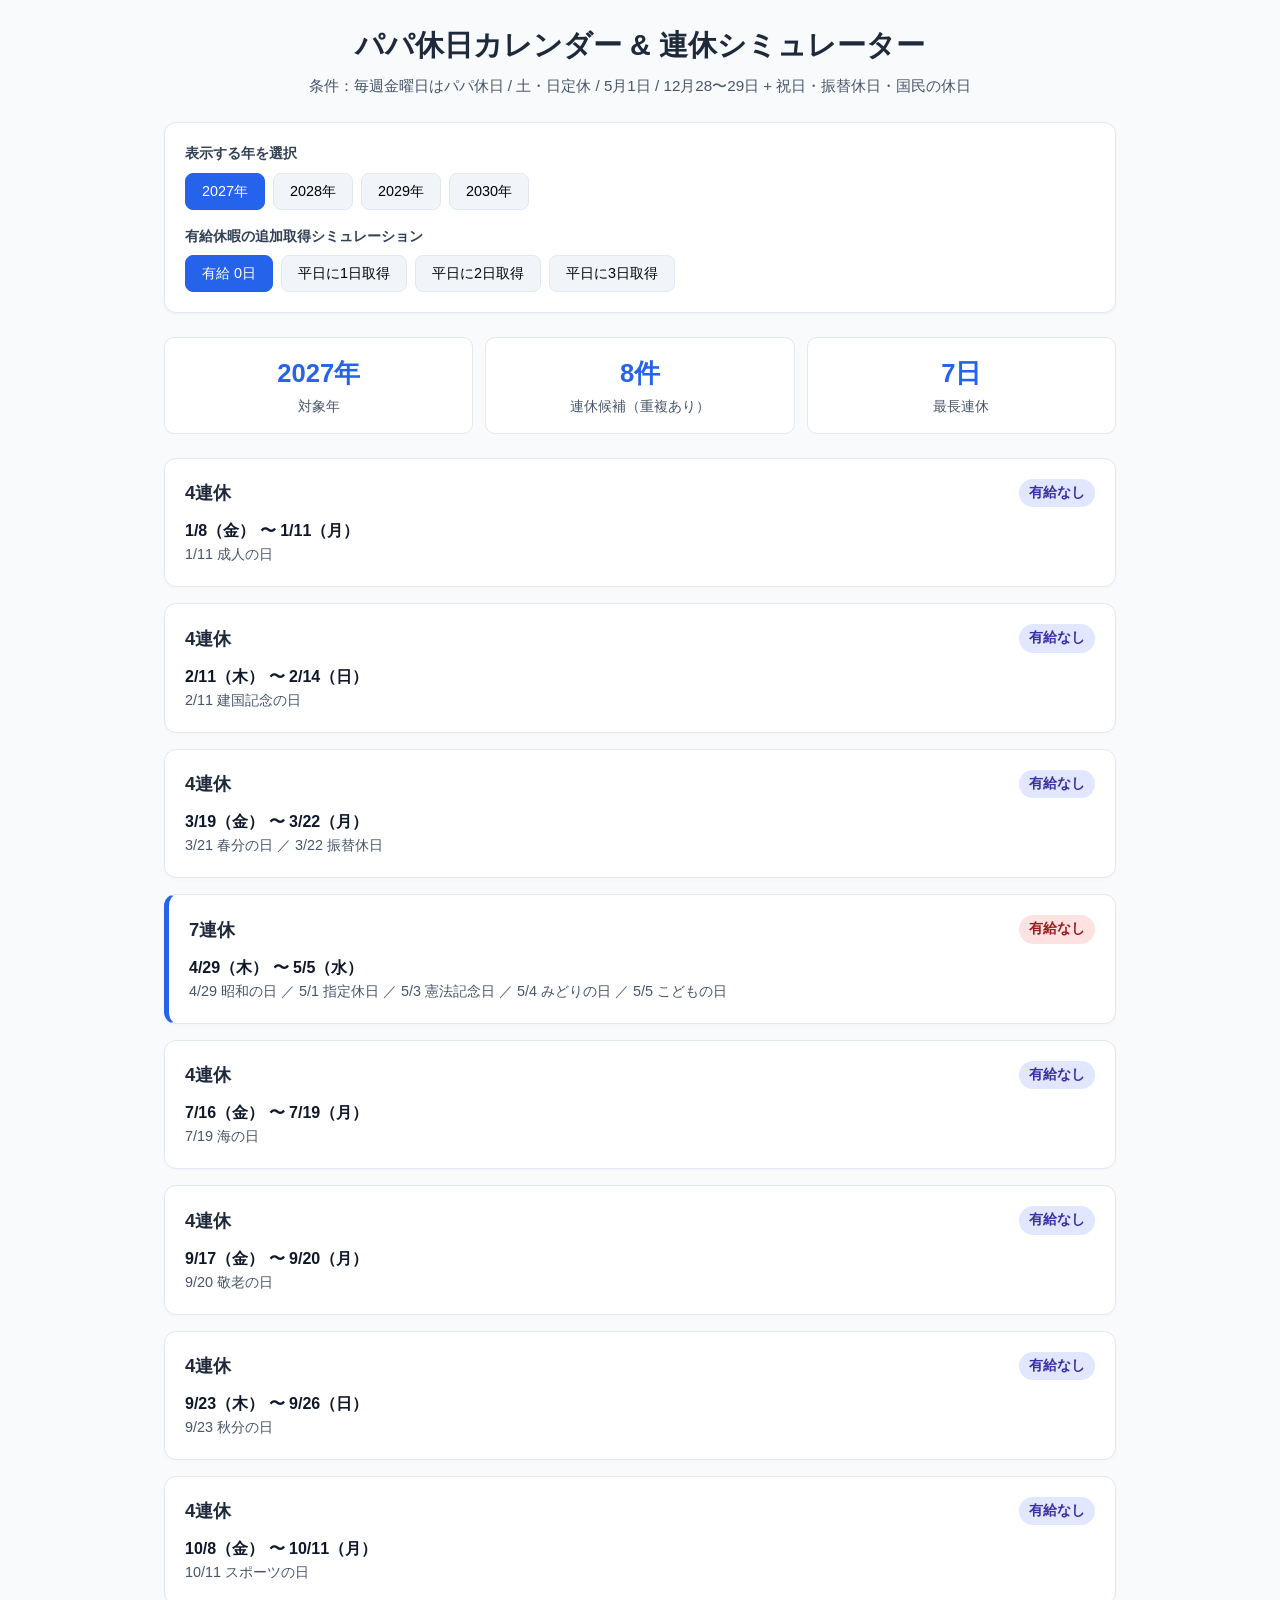
==== commit 070f0c41: "Label weekly Fridays as papa holidays" ====
--- a/papa-holiday/index.html
+++ b/papa-holiday/index.html
@@ -64,7 +64,7 @@
 
 <header>
   <h1>パパ休日カレンダー &amp; 連休シミュレーター</h1>
-  <p class="desc">条件：金・土・日定休 / 5月1日 / 12月28〜29日 + 祝日・振替休日・国民の休日</p>
+  <p class="desc">条件：毎週金曜日はパパ休日 / 土・日定休 / 5月1日 / 12月28〜29日 + 祝日・振替休日・国民の休日</p>
 </header>
 
 <div class="controls">
@@ -94,7 +94,7 @@
 
 <script>
 let currentYear=2027, paidDays=0;
-const data={"2027": {"0": [{"date": "1/8（金） 〜 1/11（月）", "days": 4, "title": "4連休", "desc": "1/11 成人の日", "custom": "", "paid": "", "isPaid": false}, {"date": "2/11（木） 〜 2/14（日）", "days": 4, "title": "4連休", "desc": "2/11 建国記念の日", "custom": "", "paid": "", "isPaid": false}, {"date": "3/19（金） 〜 3/22（月）", "days": 4, "title": "4連休", "desc": "3/21 春分の日 ／ 3/22 振替休日", "custom": "", "paid": "", "isPaid": false}, {"date": "4/29（木） 〜 5/5（水）", "days": 7, "title": "7連休", "desc": "4/29 昭和の日 ／ 5/1 指定休日 ／ 5/3 憲法記念日 ／ 5/4 みどりの日 ／ 5/5 こどもの日", "custom": "", "paid": "", "isPaid": false}, {"date": "7/16（金） 〜 7/19（月）", "days": 4, "title": "4連休", "desc": "7/19 海の日", "custom": "", "paid": "", "isPaid": false}, {"date": "9/17（金） 〜 9/20（月）", "days": 4, "title": "4連休", "desc": "9/20 敬老の日", "custom": "", "paid": "", "isPaid": false}, {"date": "9/23（木） 〜 9/26（日）", "days": 4, "title": "4連休", "desc": "9/23 秋分の日", "custom": "", "paid": "", "isPaid": false}, {"date": "10/8（金） 〜 10/11（月）", "days": 4, "title": "4連休", "desc": "10/11 スポーツの日", "custom": "", "paid": "", "isPaid": false}], "1": [{"date": "1/1（金） 〜 1/4（月）", "days": 4, "title": "4連休", "desc": "1/1 元日", "custom": "", "paid": "1/4（月）", "isPaid": true}, {"date": "1/7（木） 〜 1/11（月）", "days": 5, "title": "5連休", "desc": "1/11 成人の日", "custom": "", "paid": "1/7（木）", "isPaid": true}, {"date": "1/8（金） 〜 1/12（火）", "days": 5, "title": "5連休", "desc": "1/11 成人の日", "custom": "", "paid": "1/12（火）", "isPaid": true}, {"date": "1/14（木） 〜 1/17（日）", "days": 4, "title": "4連休", "desc": "金・土・日の定休を活用", "custom": "", "paid": "1/14（木）", "isPaid": true}, {"date": "1/15（金） 〜 1/18（月）", "days": 4, "title": "4連休", "desc": "金・土・日の定休を活用", "custom": "", "paid": "1/18（月）", "isPaid": true}, {"date": "1/21（木） 〜 1/24（日）", "days": 4, "title": "4連休", "desc": "金・土・日の定休を活用", "custom": "", "paid": "1/21（木）", "isPaid": true}, {"date": "1/22（金） 〜 1/25（月）", "days": 4, "title": "4連休", "desc": "金・土・日の定休を活用", "custom": "", "paid": "1/25（月）", "isPaid": true}, {"date": "1/28（木） 〜 1/31（日）", "days": 4, "title": "4連休", "desc": "金・土・日の定休を活用", "custom": "", "paid": "1/28（木）", "isPaid": true}, {"date": "1/29（金） 〜 2/1（月）", "days": 4, "title": "4連休", "desc": "金・土・日の定休を活用", "custom": "", "paid": "2/1（月）", "isPaid": true}, {"date": "2/4（木） 〜 2/7（日）", "days": 4, "title": "4連休", "desc": "金・土・日の定休を活用", "custom": "", "paid": "2/4（木）", "isPaid": true}, {"date": "2/5（金） 〜 2/8（月）", "days": 4, "title": "4連休", "desc": "金・土・日の定休を活用", "custom": "", "paid": "2/8（月）", "isPaid": true}, {"date": "2/10（水） 〜 2/14（日）", "days": 5, "title": "5連休", "desc": "2/11 建国記念の日", "custom": "", "paid": "2/10（水）", "isPaid": true}, {"date": "2/11（木） 〜 2/15（月）", "days": 5, "title": "5連休", "desc": "2/11 建国記念の日", "custom": "", "paid": "2/15（月）", "isPaid": true}, {"date": "2/18（木） 〜 2/21（日）", "days": 4, "title": "4連休", "desc": "金・土・日の定休を活用", "custom": "", "paid": "2/18（木）", "isPaid": true}, {"date": "2/19（金） 〜 2/23（火）", "days": 5, "title": "5連休", "desc": "2/23 天皇誕生日", "custom": "", "paid": "2/22（月）", "isPaid": true}, {"date": "2/25（木） 〜 2/28（日）", "days": 4, "title": "4連休", "desc": "金・土・日の定休を活用", "custom": "", "paid": "2/25（木）", "isPaid": true}, {"date": "2/26（金） 〜 3/1（月）", "days": 4, "title": "4連休", "desc": "金・土・日の定休を活用", "custom": "", "paid": "3/1（月）", "isPaid": true}, {"date": "3/4（木） 〜 3/7（日）", "days": 4, "title": "4連休", "desc": "金・土・日の定休を活用", "custom": "", "paid": "3/4（木）", "isPaid": true}, {"date": "3/5（金） 〜 3/8（月）", "days": 4, "title": "4連休", "desc": "金・土・日の定休を活用", "custom": "", "paid": "3/8（月）", "isPaid": true}, {"date": "3/11（木） 〜 3/14（日）", "days": 4, "title": "4連休", "desc": "金・土・日の定休を活用", "custom": "", "paid": "3/11（木）", "isPaid": true}, {"date": "3/12（金） 〜 3/15（月）", "days": 4, "title": "4連休", "desc": "金・土・日の定休を活用", "custom": "", "paid": "3/15（月）", "isPaid": true}, {"date": "3/18（木） 〜 3/22（月）", "days": 5, "title": "5連休", "desc": "3/21 春分の日 ／ 3/22 振替休日", "custom": "", "paid": "3/18（木）", "isPaid": true}, {"date": "3/19（金） 〜 3/23（火）", "days": 5, "title": "5連休", "desc": "3/21 春分の日 ／ 3/22 振替休日", "custom": "", "paid": "3/23（火）", "isPaid": true}, {"date": "3/25（木） 〜 3/28（日）", "days": 4, "title": "4連休", "desc": "金・土・日の定休を活用", "custom": "", "paid": "3/25（木）", "isPaid": true}, {"date": "3/26（金） 〜 3/29（月）", "days": 4, "title": "4連休", "desc": "金・土・日の定休を活用", "custom": "", "paid": "3/29（月）", "isPaid": true}, {"date": "4/1（木） 〜 4/4（日）", "days": 4, "title": "4連休", "desc": "金・土・日の定休を活用", "custom": "", "paid": "4/1（木）", "isPaid": true}, {"date": "4/2（金） 〜 4/5（月）", "days": 4, "title": "4連休", "desc": "金・土・日の定休を活用", "custom": "", "paid": "4/5（月）", "isPaid": true}, {"date": "4/8（木） 〜 4/11（日）", "days": 4, "title": "4連休", "desc": "金・土・日の定休を活用", "custom": "", "paid": "4/8（木）", "isPaid": true}, {"date": "4/9（金） 〜 4/12（月）", "days": 4, "title": "4連休", "desc": "金・土・日の定休を活用", "custom": "", "paid": "4/12（月）", "isPaid": true}, {"date": "4/15（木） 〜 4/18（日）", "days": 4, "title": "4連休", "desc": "金・土・日の定休を活用", "custom": "", "paid": "4/15（木）", "isPaid": true}, {"date": "4/16（金） 〜 4/19（月）", "days": 4, "title": "4連休", "desc": "金・土・日の定休を活用", "custom": "", "paid": "4/19（月）", "isPaid": true}, {"date": "4/22（木） 〜 4/25（日）", "days": 4, "title": "4連休", "desc": "金・土・日の定休を活用", "custom": "", "paid": "4/22（木）", "isPaid": true}, {"date": "4/23（金） 〜 4/26（月）", "days": 4, "title": "4連休", "desc": "金・土・日の定休を活用", "custom": "", "paid": "4/26（月）", "isPaid": true}, {"date": "4/28（水） 〜 5/5（水）", "days": 8, "title": "8連休", "desc": "4/29 昭和の日 ／ 5/1 指定休日 ／ 5/3 憲法記念日 ／ 5/4 みどりの日 ／ 5/5 こどもの日", "custom": "", "paid": "4/28（水）", "isPaid": true}, {"date": "4/29（木） 〜 5/9（日）", "days": 11, "title": "11連休", "desc": "4/29 昭和の日 ／ 5/1 指定休日 ／ 5/3 憲法記念日 ／ 5/4 みどりの日 ／ 5/5 こどもの日", "custom": "", "paid": "5/6（木）", "isPaid": true}, {"date": "5/7（金） 〜 5/10（月）", "days": 4, "title": "4連休", "desc": "金・土・日の定休を活用", "custom": "", "paid": "5/10（月）", "isPaid": true}, {"date": "5/13（木） 〜 5/16（日）", "days": 4, "title": "4連休", "desc": "金・土・日の定休を活用", "custom": "", "paid": "5/13（木）", "isPaid": true}, {"date": "5/14（金） 〜 5/17（月）", "days": 4, "title": "4連休", "desc": "金・土・日の定休を活用", "custom": "", "paid": "5/17（月）", "isPaid": true}, {"date": "5/20（木） 〜 5/23（日）", "days": 4, "title": "4連休", "desc": "金・土・日の定休を活用", "custom": "", "paid": "5/20（木）", "isPaid": true}, {"date": "5/21（金） 〜 5/24（月）", "days": 4, "title": "4連休", "desc": "金・土・日の定休を活用", "custom": "", "paid": "5/24（月）", "isPaid": true}, {"date": "5/27（木） 〜 5/30（日）", "days": 4, "title": "4連休", "desc": "金・土・日の定休を活用", "custom": "", "paid": "5/27（木）", "isPaid": true}, {"date": "5/28（金） 〜 5/31（月）", "days": 4, "title": "4連休", "desc": "金・土・日の定休を活用", "custom": "", "paid": "5/31（月）", "isPaid": true}, {"date": "6/3（木） 〜 6/6（日）", "days": 4, "title": "4連休", "desc": "金・土・日の定休を活用", "custom": "", "paid": "6/3（木）", "isPaid": true}, {"date": "6/4（金） 〜 6/7（月）", "days": 4, "title": "4連休", "desc": "金・土・日の定休を活用", "custom": "", "paid": "6/7（月）", "isPaid": true}, {"date": "6/10（木） 〜 6/13（日）", "days": 4, "title": "4連休", "desc": "金・土・日の定休を活用", "custom": "", "paid": "6/10（木）", "isPaid": true}, {"date": "6/11（金） 〜 6/14（月）", "days": 4, "title": "4連休", "desc": "金・土・日の定休を活用", "custom": "", "paid": "6/14（月）", "isPaid": true}, {"date": "6/17（木） 〜 6/20（日）", "days": 4, "title": "4連休", "desc": "金・土・日の定休を活用", "custom": "", "paid": "6/17（木）", "isPaid": true}, {"date": "6/18（金） 〜 6/21（月）", "days": 4, "title": "4連休", "desc": "金・土・日の定休を活用", "custom": "", "paid": "6/21（月）", "isPaid": true}, {"date": "6/24（木） 〜 6/27（日）", "days": 4, "title": "4連休", "desc": "金・土・日の定休を活用", "custom": "", "paid": "6/24（木）", "isPaid": true}, {"date": "6/25（金） 〜 6/28（月）", "days": 4, "title": "4連休", "desc": "金・土・日の定休を活用", "custom": "", "paid": "6/28（月）", "isPaid": true}, {"date": "7/1（木） 〜 7/4（日）", "days": 4, "title": "4連休", "desc": "金・土・日の定休を活用", "custom": "", "paid": "7/1（木）", "isPaid": true}, {"date": "7/2（金） 〜 7/5（月）", "days": 4, "title": "4連休", "desc": "金・土・日の定休を活用", "custom": "", "paid": "7/5（月）", "isPaid": true}, {"date": "7/8（木） 〜 7/11（日）", "days": 4, "title": "4連休", "desc": "金・土・日の定休を活用", "custom": "", "paid": "7/8（木）", "isPaid": true}, {"date": "7/9（金） 〜 7/12（月）", "days": 4, "title": "4連休", "desc": "金・土・日の定休を活用", "custom": "", "paid": "7/12（月）", "isPaid": true}, {"date": "7/15（木） 〜 7/19（月）", "days": 5, "title": "5連休", "desc": "7/19 海の日", "custom": "", "paid": "7/15（木）", "isPaid": true}, {"date": "7/16（金） 〜 7/20（火）", "days": 5, "title": "5連休", "desc": "7/19 海の日", "custom": "", "paid": "7/20（火）", "isPaid": true}, {"date": "7/22（木） 〜 7/25（日）", "days": 4, "title": "4連休", "desc": "金・土・日の定休を活用", "custom": "", "paid": "7/22（木）", "isPaid": true}, {"date": "7/23（金） 〜 7/26（月）", "days": 4, "title": "4連休", "desc": "金・土・日の定休を活用", "custom": "", "paid": "7/26（月）", "isPaid": true}, {"date": "7/29（木） 〜 8/1（日）", "days": 4, "title": "4連休", "desc": "金・土・日の定休を活用", "custom": "", "paid": "7/29（木）", "isPaid": true}, {"date": "7/30（金） 〜 8/2（月）", "days": 4, "title": "4連休", "desc": "金・土・日の定休を活用", "custom": "", "paid": "8/2（月）", "isPaid": true}, {"date": "8/5（木） 〜 8/8（日）", "days": 4, "title": "4連休", "desc": "金・土・日の定休を活用", "custom": "", "paid": "8/5（木）", "isPaid": true}, {"date": "8/6（金） 〜 8/9（月）", "days": 4, "title": "4連休", "desc": "金・土・日の定休を活用", "custom": "", "paid": "8/9（月）", "isPaid": true}, {"date": "8/11（水） 〜 8/15（日）", "days": 5, "title": "5連休", "desc": "8/11 山の日", "custom": "", "paid": "8/12（木）", "isPaid": true}, {"date": "8/13（金） 〜 8/16（月）", "days": 4, "title": "4連休", "desc": "金・土・日の定休を活用", "custom": "", "paid": "8/16（月）", "isPaid": true}, {"date": "8/19（木） 〜 8/22（日）", "days": 4, "title": "4連休", "desc": "金・土・日の定休を活用", "custom": "", "paid": "8/19（木）", "isPaid": true}, {"date": "8/20（金） 〜 8/23（月）", "days": 4, "title": "4連休", "desc": "金・土・日の定休を活用", "custom": "", "paid": "8/23（月）", "isPaid": true}, {"date": "8/26（木） 〜 8/29（日）", "days": 4, "title": "4連休", "desc": "金・土・日の定休を活用", "custom": "", "paid": "8/26（木）", "isPaid": true}, {"date": "8/27（金） 〜 8/30（月）", "days": 4, "title": "4連休", "desc": "金・土・日の定休を活用", "custom": "", "paid": "8/30（月）", "isPaid": true}, {"date": "9/2（木） 〜 9/5（日）", "days": 4, "title": "4連休", "desc": "金・土・日の定休を活用", "custom": "", "paid": "9/2（木）", "isPaid": true}, {"date": "9/3（金） 〜 9/6（月）", "days": 4, "title": "4連休", "desc": "金・土・日の定休を活用", "custom": "", "paid": "9/6（月）", "isPaid": true}, {"date": "9/9（木） 〜 9/12（日）", "days": 4, "title": "4連休", "desc": "金・土・日の定休を活用", "custom": "", "paid": "9/9（木）", "isPaid": true}, {"date": "9/10（金） 〜 9/13（月）", "days": 4, "title": "4連休", "desc": "金・土・日の定休を活用", "custom": "", "paid": "9/13（月）", "isPaid": true}, {"date": "9/16（木） 〜 9/20（月）", "days": 5, "title": "5連休", "desc": "9/20 敬老の日", "custom": "", "paid": "9/16（木）", "isPaid": true}, {"date": "9/17（金） 〜 9/21（火）", "days": 5, "title": "5連休", "desc": "9/20 敬老の日", "custom": "", "paid": "9/21（火）", "isPaid": true}, {"date": "9/22（水） 〜 9/26（日）", "days": 5, "title": "5連休", "desc": "9/23 秋分の日", "custom": "", "paid": "9/22（水）", "isPaid": true}, {"date": "9/23（木） 〜 9/27（月）", "days": 5, "title": "5連休", "desc": "9/23 秋分の日", "custom": "", "paid": "9/27（月）", "isPaid": true}, {"date": "9/30（木） 〜 10/3（日）", "days": 4, "title": "4連休", "desc": "金・土・日の定休を活用", "custom": "", "paid": "9/30（木）", "isPaid": true}, {"date": "10/1（金） 〜 10/4（月）", "days": 4, "title": "4連休", "desc": "金・土・日の定休を活用", "custom": "", "paid": "10/4（月）", "isPaid": true}, {"date": "10/7（木） 〜 10/11（月）", "days": 5, "title": "5連休", "desc": "10/11 スポーツの日", "custom": "", "paid": "10/7（木）", "isPaid": true}, {"date": "10/8（金） 〜 10/12（火）", "days": 5, "title": "5連休", "desc": "10/11 スポーツの日", "custom": "", "paid": "10/12（火）", "isPaid": true}, {"date": "10/14（木） 〜 10/17（日）", "days": 4, "title": "4連休", "desc": "金・土・日の定休を活用", "custom": "", "paid": "10/14（木）", "isPaid": true}, {"date": "10/15（金） 〜 10/18（月）", "days": 4, "title": "4連休", "desc": "金・土・日の定休を活用", "custom": "", "paid": "10/18（月）", "isPaid": true}, {"date": "10/21（木） 〜 10/24（日）", "days": 4, "title": "4連休", "desc": "金・土・日の定休を活用", "custom": "", "paid": "10/21（木）", "isPaid": true}, {"date": "10/22（金） 〜 10/25（月）", "days": 4, "title": "4連休", "desc": "金・土・日の定休を活用", "custom": "", "paid": "10/25（月）", "isPaid": true}, {"date": "10/28（木） 〜 10/31（日）", "days": 4, "title": "4連休", "desc": "金・土・日の定休を活用", "custom": "", "paid": "10/28（木）", "isPaid": true}, {"date": "10/29（金） 〜 11/1（月）", "days": 4, "title": "4連休", "desc": "金・土・日の定休を活用", "custom": "", "paid": "11/1（月）", "isPaid": true}, {"date": "11/3（水） 〜 11/7（日）", "days": 5, "title": "5連休", "desc": "11/3 文化の日", "custom": "", "paid": "11/4（木）", "isPaid": true}, {"date": "11/5（金） 〜 11/8（月）", "days": 4, "title": "4連休", "desc": "金・土・日の定休を活用", "custom": "", "paid": "11/8（月）", "isPaid": true}, {"date": "11/11（木） 〜 11/14（日）", "days": 4, "title": "4連休", "desc": "金・土・日の定休を活用", "custom": "", "paid": "11/11（木）", "isPaid": true}, {"date": "11/12（金） 〜 11/15（月）", "days": 4, "title": "4連休", "desc": "金・土・日の定休を活用", "custom": "", "paid": "11/15（月）", "isPaid": true}, {"date": "11/18（木） 〜 11/21（日）", "days": 4, "title": "4連休", "desc": "金・土・日の定休を活用", "custom": "", "paid": "11/18（木）", "isPaid": true}, {"date": "11/19（金） 〜 11/23（火）", "days": 5, "title": "5連休", "desc": "11/23 勤労感謝の日", "custom": "", "paid": "11/22（月）", "isPaid": true}, {"date": "11/25（木） 〜 11/28（日）", "days": 4, "title": "4連休", "desc": "金・土・日の定休を活用", "custom": "", "paid": "11/25（木）", "isPaid": true}, {"date": "11/26（金） 〜 11/29（月）", "days": 4, "title": "4連休", "desc": "金・土・日の定休を活用", "custom": "", "paid": "11/29（月）", "isPaid": true}, {"date": "12/2（木） 〜 12/5（日）", "days": 4, "title": "4連休", "desc": "金・土・日の定休を活用", "custom": "", "paid": "12/2（木）", "isPaid": true}, {"date": "12/3（金） 〜 12/6（月）", "days": 4, "title": "4連休", "desc": "金・土・日の定休を活用", "custom": "", "paid": "12/6（月）", "isPaid": true}, {"date": "12/9（木） 〜 12/12（日）", "days": 4, "title": "4連休", "desc": "金・土・日の定休を活用", "custom": "", "paid": "12/9（木）", "isPaid": true}, {"date": "12/10（金） 〜 12/13（月）", "days": 4, "title": "4連休", "desc": "金・土・日の定休を活用", "custom": "", "paid": "12/13（月）", "isPaid": true}, {"date": "12/16（木） 〜 12/19（日）", "days": 4, "title": "4連休", "desc": "金・土・日の定休を活用", "custom": "", "paid": "12/16（木）", "isPaid": true}, {"date": "12/17（金） 〜 12/20（月）", "days": 4, "title": "4連休", "desc": "金・土・日の定休を活用", "custom": "", "paid": "12/20（月）", "isPaid": true}, {"date": "12/23（木） 〜 12/26（日）", "days": 4, "title": "4連休", "desc": "金・土・日の定休を活用", "custom": "", "paid": "12/23（木）", "isPaid": true}, {"date": "12/24（金） 〜 12/29（水）", "days": 6, "title": "6連休", "desc": "12/28 指定休日 ／ 12/29 指定休日", "custom": "", "paid": "12/27（月）", "isPaid": true}, {"date": "12/28（火） 〜 1/2（日）", "days": 6, "title": "6連休", "desc": "12/28 指定休日 ／ 12/29 指定休日 ／ 1/1 元日", "custom": "", "paid": "12/30（木）", "isPaid": true}, {"date": "12/31（金） 〜 1/3（月）", "days": 4, "title": "4連休", "desc": "1/1 元日", "custom": "", "paid": "1/3（月）", "isPaid": true}], "2": [{"date": "1/1（金） 〜 1/5（火）", "days": 5, "title": "5連休", "desc": "1/1 元日", "custom": "", "paid": "1/4（月）、1/5（火）", "isPaid": true}, {"date": "1/6（水） 〜 1/11（月）", "days": 6, "title": "6連休", "desc": "1/11 成人の日", "custom": "", "paid": "1/6（水）、1/7（木）", "isPaid": true}, {"date": "1/7（木） 〜 1/12（火）", "days": 6, "title": "6連休", "desc": "1/11 成人の日", "custom": "", "paid": "1/7（木）、1/12（火）", "isPaid": true}, {"date": "1/8（金） 〜 1/13（水）", "days": 6, "title": "6連休", "desc": "1/11 成人の日", "custom": "", "paid": "1/12（火）、1/13（水）", "isPaid": true}, {"date": "1/13（水） 〜 1/17（日）", "days": 5, "title": "5連休", "desc": "金・土・日の定休を活用", "custom": "", "paid": "1/13（水）、1/14（木）", "isPaid": true}, {"date": "1/14（木） 〜 1/18（月）", "days": 5, "title": "5連休", "desc": "金・土・日の定休を活用", "custom": "", "paid": "1/14（木）、1/18（月）", "isPaid": true}, {"date": "1/15（金） 〜 1/19（火）", "days": 5, "title": "5連休", "desc": "金・土・日の定休を活用", "custom": "", "paid": "1/18（月）、1/19（火）", "isPaid": true}, {"date": "1/20（水） 〜 1/24（日）", "days": 5, "title": "5連休", "desc": "金・土・日の定休を活用", "custom": "", "paid": "1/20（水）、1/21（木）", "isPaid": true}, {"date": "1/21（木） 〜 1/25（月）", "days": 5, "title": "5連休", "desc": "金・土・日の定休を活用", "custom": "", "paid": "1/21（木）、1/25（月）", "isPaid": true}, {"date": "1/22（金） 〜 1/26（火）", "days": 5, "title": "5連休", "desc": "金・土・日の定休を活用", "custom": "", "paid": "1/25（月）、1/26（火）", "isPaid": true}, {"date": "1/27（水） 〜 1/31（日）", "days": 5, "title": "5連休", "desc": "金・土・日の定休を活用", "custom": "", "paid": "1/27（水）、1/28（木）", "isPaid": true}, {"date": "1/28（木） 〜 2/1（月）", "days": 5, "title": "5連休", "desc": "金・土・日の定休を活用", "custom": "", "paid": "1/28（木）、2/1（月）", "isPaid": true}, {"date": "1/29（金） 〜 2/2（火）", "days": 5, "title": "5連休", "desc": "金・土・日の定休を活用", "custom": "", "paid": "2/1（月）、2/2（火）", "isPaid": true}, {"date": "2/3（水） 〜 2/7（日）", "days": 5, "title": "5連休", "desc": "金・土・日の定休を活用", "custom": "", "paid": "2/3（水）、2/4（木）", "isPaid": true}, {"date": "2/4（木） 〜 2/8（月）", "days": 5, "title": "5連休", "desc": "金・土・日の定休を活用", "custom": "", "paid": "2/4（木）、2/8（月）", "isPaid": true}, {"date": "2/5（金） 〜 2/9（火）", "days": 5, "title": "5連休", "desc": "金・土・日の定休を活用", "custom": "", "paid": "2/8（月）、2/9（火）", "isPaid": true}, {"date": "2/9（火） 〜 2/14（日）", "days": 6, "title": "6連休", "desc": "2/11 建国記念の日", "custom": "", "paid": "2/9（火）、2/10（水）", "isPaid": true}, {"date": "2/10（水） 〜 2/15（月）", "days": 6, "title": "6連休", "desc": "2/11 建国記念の日", "custom": "", "paid": "2/10（水）、2/15（月）", "isPaid": true}, {"date": "2/11（木） 〜 2/16（火）", "days": 6, "title": "6連休", "desc": "2/11 建国記念の日", "custom": "", "paid": "2/15（月）、2/16（火）", "isPaid": true}, {"date": "2/17（水） 〜 2/21（日）", "days": 5, "title": "5連休", "desc": "金・土・日の定休を活用", "custom": "", "paid": "2/17（水）、2/18（木）", "isPaid": true}, {"date": "2/18（木） 〜 2/23（火）", "days": 6, "title": "6連休", "desc": "2/23 天皇誕生日", "custom": "", "paid": "2/18（木）、2/22（月）", "isPaid": true}, {"date": "2/19（金） 〜 2/24（水）", "days": 6, "title": "6連休", "desc": "2/23 天皇誕生日", "custom": "", "paid": "2/22（月）、2/24（水）", "isPaid": true}, {"date": "2/23（火） 〜 2/28（日）", "days": 6, "title": "6連休", "desc": "2/23 天皇誕生日", "custom": "", "paid": "2/24（水）、2/25（木）", "isPaid": true}, {"date": "2/25（木） 〜 3/1（月）", "days": 5, "title": "5連休", "desc": "金・土・日の定休を活用", "custom": "", "paid": "2/25（木）、3/1（月）", "isPaid": true}, {"date": "2/26（金） 〜 3/2（火）", "days": 5, "title": "5連休", "desc": "金・土・日の定休を活用", "custom": "", "paid": "3/1（月）、3/2（火）", "isPaid": true}, {"date": "3/3（水） 〜 3/7（日）", "days": 5, "title": "5連休", "desc": "金・土・日の定休を活用", "custom": "", "paid": "3/3（水）、3/4（木）", "isPaid": true}, {"date": "3/4（木） 〜 3/8（月）", "days": 5, "title": "5連休", "desc": "金・土・日の定休を活用", "custom": "", "paid": "3/4（木）、3/8（月）", "isPaid": true}, {"date": "3/5（金） 〜 3/9（火）", "days": 5, "title": "5連休", "desc": "金・土・日の定休を活用", "custom": "", "paid": "3/8（月）、3/9（火）", "isPaid": true}, {"date": "3/10（水） 〜 3/14（日）", "days": 5, "title": "5連休", "desc": "金・土・日の定休を活用", "custom": "", "paid": "3/10（水）、3/11（木）", "isPaid": true}, {"date": "3/11（木） 〜 3/15（月）", "days": 5, "title": "5連休", "desc": "金・土・日の定休を活用", "custom": "", "paid": "3/11（木）、3/15（月）", "isPaid": true}, {"date": "3/12（金） 〜 3/16（火）", "days": 5, "title": "5連休", "desc": "金・土・日の定休を活用", "custom": "", "paid": "3/15（月）、3/16（火）", "isPaid": true}, {"date": "3/17（水） 〜 3/22（月）", "days": 6, "title": "6連休", "desc": "3/21 春分の日 ／ 3/22 振替休日", "custom": "", "paid": "3/17（水）、3/18（木）", "isPaid": true}, {"date": "3/18（木） 〜 3/23（火）", "days": 6, "title": "6連休", "desc": "3/21 春分の日 ／ 3/22 振替休日", "custom": "", "paid": "3/18（木）、3/23（火）", "isPaid": true}, {"date": "3/19（金） 〜 3/24（水）", "days": 6, "title": "6連休", "desc": "3/21 春分の日 ／ 3/22 振替休日", "custom": "", "paid": "3/23（火）、3/24（水）", "isPaid": true}, {"date": "3/24（水） 〜 3/28（日）", "days": 5, "title": "5連休", "desc": "金・土・日の定休を活用", "custom": "", "paid": "3/24（水）、3/25（木）", "isPaid": true}, {"date": "3/25（木） 〜 3/29（月）", "days": 5, "title": "5連休", "desc": "金・土・日の定休を活用", "custom": "", "paid": "3/25（木）、3/29（月）", "isPaid": true}, {"date": "3/26（金） 〜 3/30（火）", "days": 5, "title": "5連休", "desc": "金・土・日の定休を活用", "custom": "", "paid": "3/29（月）、3/30（火）", "isPaid": true}, {"date": "3/31（水） 〜 4/4（日）", "days": 5, "title": "5連休", "desc": "金・土・日の定休を活用", "custom": "", "paid": "3/31（水）、4/1（木）", "isPaid": true}, {"date": "4/1（木） 〜 4/5（月）", "days": 5, "title": "5連休", "desc": "金・土・日の定休を活用", "custom": "", "paid": "4/1（木）、4/5（月）", "isPaid": true}, {"date": "4/2（金） 〜 4/6（火）", "days": 5, "title": "5連休", "desc": "金・土・日の定休を活用", "custom": "", "paid": "4/5（月）、4/6（火）", "isPaid": true}, {"date": "4/7（水） 〜 4/11（日）", "days": 5, "title": "5連休", "desc": "金・土・日の定休を活用", "custom": "", "paid": "4/7（水）、4/8（木）", "isPaid": true}, {"date": "4/8（木） 〜 4/12（月）", "days": 5, "title": "5連休", "desc": "金・土・日の定休を活用", "custom": "", "paid": "4/8（木）、4/12（月）", "isPaid": true}, {"date": "4/9（金） 〜 4/13（火）", "days": 5, "title": "5連休", "desc": "金・土・日の定休を活用", "custom": "", "paid": "4/12（月）、4/13（火）", "isPaid": true}, {"date": "4/14（水） 〜 4/18（日）", "days": 5, "title": "5連休", "desc": "金・土・日の定休を活用", "custom": "", "paid": "4/14（水）、4/15（木）", "isPaid": true}, {"date": "4/15（木） 〜 4/19（月）", "days": 5, "title": "5連休", "desc": "金・土・日の定休を活用", "custom": "", "paid": "4/15（木）、4/19（月）", "isPaid": true}, {"date": "4/16（金） 〜 4/20（火）", "days": 5, "title": "5連休", "desc": "金・土・日の定休を活用", "custom": "", "paid": "4/19（月）、4/20（火）", "isPaid": true}, {"date": "4/21（水） 〜 4/25（日）", "days": 5, "title": "5連休", "desc": "金・土・日の定休を活用", "custom": "", "paid": "4/21（水）、4/22（木）", "isPaid": true}, {"date": "4/22（木） 〜 4/26（月）", "days": 5, "title": "5連休", "desc": "金・土・日の定休を活用", "custom": "", "paid": "4/22（木）、4/26（月）", "isPaid": true}, {"date": "4/23（金） 〜 4/27（火）", "days": 5, "title": "5連休", "desc": "金・土・日の定休を活用", "custom": "", "paid": "4/26（月）、4/27（火）", "isPaid": true}, {"date": "4/27（火） 〜 5/5（水）", "days": 9, "title": "9連休", "desc": "4/29 昭和の日 ／ 5/1 指定休日 ／ 5/3 憲法記念日 ／ 5/4 みどりの日 ／ 5/5 こどもの日", "custom": "", "paid": "4/27（火）、4/28（水）", "isPaid": true}, {"date": "4/28（水） 〜 5/9（日）", "days": 12, "title": "12連休", "desc": "4/29 昭和の日 ／ 5/1 指定休日 ／ 5/3 憲法記念日 ／ 5/4 みどりの日 ／ 5/5 こどもの日", "custom": "", "paid": "4/28（水）、5/6（木）", "isPaid": true}, {"date": "4/29（木） 〜 5/10（月）", "days": 12, "title": "12連休", "desc": "4/29 昭和の日 ／ 5/1 指定休日 ／ 5/3 憲法記念日 ／ 5/4 みどりの日 ／ 5/5 こどもの日", "custom": "", "paid": "5/6（木）、5/10（月）", "isPaid": true}, {"date": "5/7（金） 〜 5/11（火）", "days": 5, "title": "5連休", "desc": "金・土・日の定休を活用", "custom": "", "paid": "5/10（月）、5/11（火）", "isPaid": true}, {"date": "5/12（水） 〜 5/16（日）", "days": 5, "title": "5連休", "desc": "金・土・日の定休を活用", "custom": "", "paid": "5/12（水）、5/13（木）", "isPaid": true}, {"date": "5/13（木） 〜 5/17（月）", "days": 5, "title": "5連休", "desc": "金・土・日の定休を活用", "custom": "", "paid": "5/13（木）、5/17（月）", "isPaid": true}, {"date": "5/14（金） 〜 5/18（火）", "days": 5, "title": "5連休", "desc": "金・土・日の定休を活用", "custom": "", "paid": "5/17（月）、5/18（火）", "isPaid": true}, {"date": "5/19（水） 〜 5/23（日）", "days": 5, "title": "5連休", "desc": "金・土・日の定休を活用", "custom": "", "paid": "5/19（水）、5/20（木）", "isPaid": true}, {"date": "5/20（木） 〜 5/24（月）", "days": 5, "title": "5連休", "desc": "金・土・日の定休を活用", "custom": "", "paid": "5/20（木）、5/24（月）", "isPaid": true}, {"date": "5/21（金） 〜 5/25（火）", "days": 5, "title": "5連休", "desc": "金・土・日の定休を活用", "custom": "", "paid": "5/24（月）、5/25（火）", "isPaid": true}, {"date": "5/26（水） 〜 5/30（日）", "days": 5, "title": "5連休", "desc": "金・土・日の定休を活用", "custom": "", "paid": "5/26（水）、5/27（木）", "isPaid": true}, {"date": "5/27（木） 〜 5/31（月）", "days": 5, "title": "5連休", "desc": "金・土・日の定休を活用", "custom": "", "paid": "5/27（木）、5/31（月）", "isPaid": true}, {"date": "5/28（金） 〜 6/1（火）", "days": 5, "title": "5連休", "desc": "金・土・日の定休を活用", "custom": "", "paid": "5/31（月）、6/1（火）", "isPaid": true}, {"date": "6/2（水） 〜 6/6（日）", "days": 5, "title": "5連休", "desc": "金・土・日の定休を活用", "custom": "", "paid": "6/2（水）、6/3（木）", "isPaid": true}, {"date": "6/3（木） 〜 6/7（月）", "days": 5, "title": "5連休", "desc": "金・土・日の定休を活用", "custom": "", "paid": "6/3（木）、6/7（月）", "isPaid": true}, {"date": "6/4（金） 〜 6/8（火）", "days": 5, "title": "5連休", "desc": "金・土・日の定休を活用", "custom": "", "paid": "6/7（月）、6/8（火）", "isPaid": true}, {"date": "6/9（水） 〜 6/13（日）", "days": 5, "title": "5連休", "desc": "金・土・日の定休を活用", "custom": "", "paid": "6/9（水）、6/10（木）", "isPaid": true}, {"date": "6/10（木） 〜 6/14（月）", "days": 5, "title": "5連休", "desc": "金・土・日の定休を活用", "custom": "", "paid": "6/10（木）、6/14（月）", "isPaid": true}, {"date": "6/11（金） 〜 6/15（火）", "days": 5, "title": "5連休", "desc": "金・土・日の定休を活用", "custom": "", "paid": "6/14（月）、6/15（火）", "isPaid": true}, {"date": "6/16（水） 〜 6/20（日）", "days": 5, "title": "5連休", "desc": "金・土・日の定休を活用", "custom": "", "paid": "6/16（水）、6/17（木）", "isPaid": true}, {"date": "6/17（木） 〜 6/21（月）", "days": 5, "title": "5連休", "desc": "金・土・日の定休を活用", "custom": "", "paid": "6/17（木）、6/21（月）", "isPaid": true}, {"date": "6/18（金） 〜 6/22（火）", "days": 5, "title": "5連休", "desc": "金・土・日の定休を活用", "custom": "", "paid": "6/21（月）、6/22（火）", "isPaid": true}, {"date": "6/23（水） 〜 6/27（日）", "days": 5, "title": "5連休", "desc": "金・土・日の定休を活用", "custom": "", "paid": "6/23（水）、6/24（木）", "isPaid": true}, {"date": "6/24（木） 〜 6/28（月）", "days": 5, "title": "5連休", "desc": "金・土・日の定休を活用", "custom": "", "paid": "6/24（木）、6/28（月）", "isPaid": true}, {"date": "6/25（金） 〜 6/29（火）", "days": 5, "title": "5連休", "desc": "金・土・日の定休を活用", "custom": "", "paid": "6/28（月）、6/29（火）", "isPaid": true}, {"date": "6/30（水） 〜 7/4（日）", "days": 5, "title": "5連休", "desc": "金・土・日の定休を活用", "custom": "", "paid": "6/30（水）、7/1（木）", "isPaid": true}, {"date": "7/1（木） 〜 7/5（月）", "days": 5, "title": "5連休", "desc": "金・土・日の定休を活用", "custom": "", "paid": "7/1（木）、7/5（月）", "isPaid": true}, {"date": "7/2（金） 〜 7/6（火）", "days": 5, "title": "5連休", "desc": "金・土・日の定休を活用", "custom": "", "paid": "7/5（月）、7/6（火）", "isPaid": true}, {"date": "7/7（水） 〜 7/11（日）", "days": 5, "title": "5連休", "desc": "金・土・日の定休を活用", "custom": "", "paid": "7/7（水）、7/8（木）", "isPaid": true}, {"date": "7/8（木） 〜 7/12（月）", "days": 5, "title": "5連休", "desc": "金・土・日の定休を活用", "custom": "", "paid": "7/8（木）、7/12（月）", "isPaid": true}, {"date": "7/9（金） 〜 7/13（火）", "days": 5, "title": "5連休", "desc": "金・土・日の定休を活用", "custom": "", "paid": "7/12（月）、7/13（火）", "isPaid": true}, {"date": "7/14（水） 〜 7/19（月）", "days": 6, "title": "6連休", "desc": "7/19 海の日", "custom": "", "paid": "7/14（水）、7/15（木）", "isPaid": true}, {"date": "7/15（木） 〜 7/20（火）", "days": 6, "title": "6連休", "desc": "7/19 海の日", "custom": "", "paid": "7/15（木）、7/20（火）", "isPaid": true}, {"date": "7/16（金） 〜 7/21（水）", "days": 6, "title": "6連休", "desc": "7/19 海の日", "custom": "", "paid": "7/20（火）、7/21（水）", "isPaid": true}, {"date": "7/21（水） 〜 7/25（日）", "days": 5, "title": "5連休", "desc": "金・土・日の定休を活用", "custom": "", "paid": "7/21（水）、7/22（木）", "isPaid": true}, {"date": "7/22（木） 〜 7/26（月）", "days": 5, "title": "5連休", "desc": "金・土・日の定休を活用", "custom": "", "paid": "7/22（木）、7/26（月）", "isPaid": true}, {"date": "7/23（金） 〜 7/27（火）", "days": 5, "title": "5連休", "desc": "金・土・日の定休を活用", "custom": "", "paid": "7/26（月）、7/27（火）", "isPaid": true}, {"date": "7/28（水） 〜 8/1（日）", "days": 5, "title": "5連休", "desc": "金・土・日の定休を活用", "custom": "", "paid": "7/28（水）、7/29（木）", "isPaid": true}, {"date": "7/29（木） 〜 8/2（月）", "days": 5, "title": "5連休", "desc": "金・土・日の定休を活用", "custom": "", "paid": "7/29（木）、8/2（月）", "isPaid": true}, {"date": "7/30（金） 〜 8/3（火）", "days": 5, "title": "5連休", "desc": "金・土・日の定休を活用", "custom": "", "paid": "8/2（月）、8/3（火）", "isPaid": true}, {"date": "8/4（水） 〜 8/8（日）", "days": 5, "title": "5連休", "desc": "金・土・日の定休を活用", "custom": "", "paid": "8/4（水）、8/5（木）", "isPaid": true}, {"date": "8/5（木） 〜 8/9（月）", "days": 5, "title": "5連休", "desc": "金・土・日の定休を活用", "custom": "", "paid": "8/5（木）、8/9（月）", "isPaid": true}, {"date": "8/6（金） 〜 8/11（水）", "days": 6, "title": "6連休", "desc": "8/11 山の日", "custom": "", "paid": "8/9（月）、8/10（火）", "isPaid": true}, {"date": "8/10（火） 〜 8/15（日）", "days": 6, "title": "6連休", "desc": "8/11 山の日", "custom": "", "paid": "8/10（火）、8/12（木）", "isPaid": true}, {"date": "8/11（水） 〜 8/16（月）", "days": 6, "title": "6連休", "desc": "8/11 山の日", "custom": "", "paid": "8/12（木）、8/16（月）", "isPaid": true}, {"date": "8/13（金） 〜 8/17（火）", "days": 5, "title": "5連休", "desc": "金・土・日の定休を活用", "custom": "", "paid": "8/16（月）、8/17（火）", "isPaid": true}, {"date": "8/18（水） 〜 8/22（日）", "days": 5, "title": "5連休", "desc": "金・土・日の定休を活用", "custom": "", "paid": "8/18（水）、8/19（木）", "isPaid": true}, {"date": "8/19（木） 〜 8/23（月）", "days": 5, "title": "5連休", "desc": "金・土・日の定休を活用", "custom": "", "paid": "8/19（木）、8/23（月）", "isPaid": true}, {"date": "8/20（金） 〜 8/24（火）", "days": 5, "title": "5連休", "desc": "金・土・日の定休を活用", "custom": "", "paid": "8/23（月）、8/24（火）", "isPaid": true}, {"date": "8/25（水） 〜 8/29（日）", "days": 5, "title": "5連休", "desc": "金・土・日の定休を活用", "custom": "", "paid": "8/25（水）、8/26（木）", "isPaid": true}, {"date": "8/26（木） 〜 8/30（月）", "days": 5, "title": "5連休", "desc": "金・土・日の定休を活用", "custom": "", "paid": "8/26（木）、8/30（月）", "isPaid": true}, {"date": "8/27（金） 〜 8/31（火）", "days": 5, "title": "5連休", "desc": "金・土・日の定休を活用", "custom": "", "paid": "8/30（月）、8/31（火）", "isPaid": true}, {"date": "9/1（水） 〜 9/5（日）", "days": 5, "title": "5連休", "desc": "金・土・日の定休を活用", "custom": "", "paid": "9/1（水）、9/2（木）", "isPaid": true}, {"date": "9/2（木） 〜 9/6（月）", "days": 5, "title": "5連休", "desc": "金・土・日の定休を活用", "custom": "", "paid": "9/2（木）、9/6（月）", "isPaid": true}, {"date": "9/3（金） 〜 9/7（火）", "days": 5, "title": "5連休", "desc": "金・土・日の定休を活用", "custom": "", "paid": "9/6（月）、9/7（火）", "isPaid": true}, {"date": "9/8（水） 〜 9/12（日）", "days": 5, "title": "5連休", "desc": "金・土・日の定休を活用", "custom": "", "paid": "9/8（水）、9/9（木）", "isPaid": true}, {"date": "9/9（木） 〜 9/13（月）", "days": 5, "title": "5連休", "desc": "金・土・日の定休を活用", "custom": "", "paid": "9/9（木）、9/13（月）", "isPaid": true}, {"date": "9/10（金） 〜 9/14（火）", "days": 5, "title": "5連休", "desc": "金・土・日の定休を活用", "custom": "", "paid": "9/13（月）、9/14（火）", "isPaid": true}, {"date": "9/15（水） 〜 9/20（月）", "days": 6, "title": "6連休", "desc": "9/20 敬老の日", "custom": "", "paid": "9/15（水）、9/16（木）", "isPaid": true}, {"date": "9/16（木） 〜 9/21（火）", "days": 6, "title": "6連休", "desc": "9/20 敬老の日", "custom": "", "paid": "9/16（木）、9/21（火）", "isPaid": true}, {"date": "9/17（金） 〜 9/26（日）", "days": 10, "title": "10連休", "desc": "9/20 敬老の日 ／ 9/23 秋分の日", "custom": "", "paid": "9/21（火）、9/22（水）", "isPaid": true}, {"date": "9/22（水） 〜 9/27（月）", "days": 6, "title": "6連休", "desc": "9/23 秋分の日", "custom": "", "paid": "9/22（水）、9/27（月）", "isPaid": true}, {"date": "9/23（木） 〜 9/28（火）", "days": 6, "title": "6連休", "desc": "9/23 秋分の日", "custom": "", "paid": "9/27（月）、9/28（火）", "isPaid": true}, {"date": "9/29（水） 〜 10/3（日）", "days": 5, "title": "5連休", "desc": "金・土・日の定休を活用", "custom": "", "paid": "9/29（水）、9/30（木）", "isPaid": true}, {"date": "9/30（木） 〜 10/4（月）", "days": 5, "title": "5連休", "desc": "金・土・日の定休を活用", "custom": "", "paid": "9/30（木）、10/4（月）", "isPaid": true}, {"date": "10/1（金） 〜 10/5（火）", "days": 5, "title": "5連休", "desc": "金・土・日の定休を活用", "custom": "", "paid": "10/4（月）、10/5（火）", "isPaid": true}, {"date": "10/6（水） 〜 10/11（月）", "days": 6, "title": "6連休", "desc": "10/11 スポーツの日", "custom": "", "paid": "10/6（水）、10/7（木）", "isPaid": true}, {"date": "10/7（木） 〜 10/12（火）", "days": 6, "title": "6連休", "desc": "10/11 スポーツの日", "custom": "", "paid": "10/7（木）、10/12（火）", "isPaid": true}, {"date": "10/8（金） 〜 10/13（水）", "days": 6, "title": "6連休", "desc": "10/11 スポーツの日", "custom": "", "paid": "10/12（火）、10/13（水）", "isPaid": true}, {"date": "10/13（水） 〜 10/17（日）", "days": 5, "title": "5連休", "desc": "金・土・日の定休を活用", "custom": "", "paid": "10/13（水）、10/14（木）", "isPaid": true}, {"date": "10/14（木） 〜 10/18（月）", "days": 5, "title": "5連休", "desc": "金・土・日の定休を活用", "custom": "", "paid": "10/14（木）、10/18（月）", "isPaid": true}, {"date": "10/15（金） 〜 10/19（火）", "days": 5, "title": "5連休", "desc": "金・土・日の定休を活用", "custom": "", "paid": "10/18（月）、10/19（火）", "isPaid": true}, {"date": "10/20（水） 〜 10/24（日）", "days": 5, "title": "5連休", "desc": "金・土・日の定休を活用", "custom": "", "paid": "10/20（水）、10/21（木）", "isPaid": true}, {"date": "10/21（木） 〜 10/25（月）", "days": 5, "title": "5連休", "desc": "金・土・日の定休を活用", "custom": "", "paid": "10/21（木）、10/25（月）", "isPaid": true}, {"date": "10/22（金） 〜 10/26（火）", "days": 5, "title": "5連休", "desc": "金・土・日の定休を活用", "custom": "", "paid": "10/25（月）、10/26（火）", "isPaid": true}, {"date": "10/27（水） 〜 10/31（日）", "days": 5, "title": "5連休", "desc": "金・土・日の定休を活用", "custom": "", "paid": "10/27（水）、10/28（木）", "isPaid": true}, {"date": "10/28（木） 〜 11/1（月）", "days": 5, "title": "5連休", "desc": "金・土・日の定休を活用", "custom": "", "paid": "10/28（木）、11/1（月）", "isPaid": true}, {"date": "10/29（金） 〜 11/3（水）", "days": 6, "title": "6連休", "desc": "11/3 文化の日", "custom": "", "paid": "11/1（月）、11/2（火）", "isPaid": true}, {"date": "11/2（火） 〜 11/7（日）", "days": 6, "title": "6連休", "desc": "11/3 文化の日", "custom": "", "paid": "11/2（火）、11/4（木）", "isPaid": true}, {"date": "11/3（水） 〜 11/8（月）", "days": 6, "title": "6連休", "desc": "11/3 文化の日", "custom": "", "paid": "11/4（木）、11/8（月）", "isPaid": true}, {"date": "11/5（金） 〜 11/9（火）", "days": 5, "title": "5連休", "desc": "金・土・日の定休を活用", "custom": "", "paid": "11/8（月）、11/9（火）", "isPaid": true}, {"date": "11/10（水） 〜 11/14（日）", "days": 5, "title": "5連休", "desc": "金・土・日の定休を活用", "custom": "", "paid": "11/10（水）、11/11（木）", "isPaid": true}, {"date": "11/11（木） 〜 11/15（月）", "days": 5, "title": "5連休", "desc": "金・土・日の定休を活用", "custom": "", "paid": "11/11（木）、11/15（月）", "isPaid": true}, {"date": "11/12（金） 〜 11/16（火）", "days": 5, "title": "5連休", "desc": "金・土・日の定休を活用", "custom": "", "paid": "11/15（月）、11/16（火）", "isPaid": true}, {"date": "11/17（水） 〜 11/21（日）", "days": 5, "title": "5連休", "desc": "金・土・日の定休を活用", "custom": "", "paid": "11/17（水）、11/18（木）", "isPaid": true}, {"date": "11/18（木） 〜 11/23（火）", "days": 6, "title": "6連休", "desc": "11/23 勤労感謝の日", "custom": "", "paid": "11/18（木）、11/22（月）", "isPaid": true}, {"date": "11/19（金） 〜 11/24（水）", "days": 6, "title": "6連休", "desc": "11/23 勤労感謝の日", "custom": "", "paid": "11/22（月）、11/24（水）", "isPaid": true}, {"date": "11/23（火） 〜 11/28（日）", "days": 6, "title": "6連休", "desc": "11/23 勤労感謝の日", "custom": "", "paid": "11/24（水）、11/25（木）", "isPaid": true}, {"date": "11/25（木） 〜 11/29（月）", "days": 5, "title": "5連休", "desc": "金・土・日の定休を活用", "custom": "", "paid": "11/25（木）、11/29（月）", "isPaid": true}, {"date": "11/26（金） 〜 11/30（火）", "days": 5, "title": "5連休", "desc": "金・土・日の定休を活用", "custom": "", "paid": "11/29（月）、11/30（火）", "isPaid": true}, {"date": "12/1（水） 〜 12/5（日）", "days": 5, "title": "5連休", "desc": "金・土・日の定休を活用", "custom": "", "paid": "12/1（水）、12/2（木）", "isPaid": true}, {"date": "12/2（木） 〜 12/6（月）", "days": 5, "title": "5連休", "desc": "金・土・日の定休を活用", "custom": "", "paid": "12/2（木）、12/6（月）", "isPaid": true}, {"date": "12/3（金） 〜 12/7（火）", "days": 5, "title": "5連休", "desc": "金・土・日の定休を活用", "custom": "", "paid": "12/6（月）、12/7（火）", "isPaid": true}, {"date": "12/8（水） 〜 12/12（日）", "days": 5, "title": "5連休", "desc": "金・土・日の定休を活用", "custom": "", "paid": "12/8（水）、12/9（木）", "isPaid": true}, {"date": "12/9（木） 〜 12/13（月）", "days": 5, "title": "5連休", "desc": "金・土・日の定休を活用", "custom": "", "paid": "12/9（木）、12/13（月）", "isPaid": true}, {"date": "12/10（金） 〜 12/14（火）", "days": 5, "title": "5連休", "desc": "金・土・日の定休を活用", "custom": "", "paid": "12/13（月）、12/14（火）", "isPaid": true}, {"date": "12/15（水） 〜 12/19（日）", "days": 5, "title": "5連休", "desc": "金・土・日の定休を活用", "custom": "", "paid": "12/15（水）、12/16（木）", "isPaid": true}, {"date": "12/16（木） 〜 12/20（月）", "days": 5, "title": "5連休", "desc": "金・土・日の定休を活用", "custom": "", "paid": "12/16（木）、12/20（月）", "isPaid": true}, {"date": "12/17（金） 〜 12/21（火）", "days": 5, "title": "5連休", "desc": "金・土・日の定休を活用", "custom": "", "paid": "12/20（月）、12/21（火）", "isPaid": true}, {"date": "12/22（水） 〜 12/26（日）", "days": 5, "title": "5連休", "desc": "金・土・日の定休を活用", "custom": "", "paid": "12/22（水）、12/23（木）", "isPaid": true}, {"date": "12/23（木） 〜 12/29（水）", "days": 7, "title": "7連休", "desc": "12/28 指定休日 ／ 12/29 指定休日", "custom": "", "paid": "12/23（木）、12/27（月）", "isPaid": true}, {"date": "12/24（金） 〜 1/2（日）", "days": 10, "title": "10連休", "desc": "12/28 指定休日 ／ 12/29 指定休日 ／ 1/1 元日", "custom": "", "paid": "12/27（月）、12/30（木）", "isPaid": true}, {"date": "12/28（火） 〜 1/3（月）", "days": 7, "title": "7連休", "desc": "12/28 指定休日 ／ 12/29 指定休日 ／ 1/1 元日", "custom": "", "paid": "12/30（木）、1/3（月）", "isPaid": true}, {"date": "12/31（金） 〜 1/4（火）", "days": 5, "title": "5連休", "desc": "1/1 元日", "custom": "", "paid": "1/3（月）、1/4（火）", "isPaid": true}], "3": [{"date": "1/1（金） 〜 1/6（水）", "days": 6, "title": "6連休", "desc": "1/1 元日", "custom": "", "paid": "1/4（月）、1/5（火）、1/6（水）", "isPaid": true}, {"date": "1/5（火） 〜 1/11（月）", "days": 7, "title": "7連休", "desc": "1/11 成人の日", "custom": "", "paid": "1/5（火）、1/6（水）、1/7（木）", "isPaid": true}, {"date": "1/6（水） 〜 1/12（火）", "days": 7, "title": "7連休", "desc": "1/11 成人の日", "custom": "", "paid": "1/6（水）、1/7（木）、1/12（火）", "isPaid": true}, {"date": "1/7（木） 〜 1/13（水）", "days": 7, "title": "7連休", "desc": "1/11 成人の日", "custom": "", "paid": "1/7（木）、1/12（火）、1/13（水）", "isPaid": true}, {"date": "1/8（金） 〜 1/17（日）", "days": 10, "title": "10連休", "desc": "1/11 成人の日", "custom": "", "paid": "1/12（火）、1/13（水）、1/14（木）", "isPaid": true}, {"date": "1/13（水） 〜 1/18（月）", "days": 6, "title": "6連休", "desc": "金・土・日の定休を活用", "custom": "", "paid": "1/13（水）、1/14（木）、1/18（月）", "isPaid": true}, {"date": "1/14（木） 〜 1/19（火）", "days": 6, "title": "6連休", "desc": "金・土・日の定休を活用", "custom": "", "paid": "1/14（木）、1/18（月）、1/19（火）", "isPaid": true}, {"date": "1/15（金） 〜 1/20（水）", "days": 6, "title": "6連休", "desc": "金・土・日の定休を活用", "custom": "", "paid": "1/18（月）、1/19（火）、1/20（水）", "isPaid": true}, {"date": "1/19（火） 〜 1/24（日）", "days": 6, "title": "6連休", "desc": "金・土・日の定休を活用", "custom": "", "paid": "1/19（火）、1/20（水）、1/21（木）", "isPaid": true}, {"date": "1/20（水） 〜 1/25（月）", "days": 6, "title": "6連休", "desc": "金・土・日の定休を活用", "custom": "", "paid": "1/20（水）、1/21（木）、1/25（月）", "isPaid": true}, {"date": "1/21（木） 〜 1/26（火）", "days": 6, "title": "6連休", "desc": "金・土・日の定休を活用", "custom": "", "paid": "1/21（木）、1/25（月）、1/26（火）", "isPaid": true}, {"date": "1/22（金） 〜 1/27（水）", "days": 6, "title": "6連休", "desc": "金・土・日の定休を活用", "custom": "", "paid": "1/25（月）、1/26（火）、1/27（水）", "isPaid": true}, {"date": "1/26（火） 〜 1/31（日）", "days": 6, "title": "6連休", "desc": "金・土・日の定休を活用", "custom": "", "paid": "1/26（火）、1/27（水）、1/28（木）", "isPaid": true}, {"date": "1/27（水） 〜 2/1（月）", "days": 6, "title": "6連休", "desc": "金・土・日の定休を活用", "custom": "", "paid": "1/27（水）、1/28（木）、2/1（月）", "isPaid": true}, {"date": "1/28（木） 〜 2/2（火）", "days": 6, "title": "6連休", "desc": "金・土・日の定休を活用", "custom": "", "paid": "1/28（木）、2/1（月）、2/2（火）", "isPaid": true}, {"date": "1/29（金） 〜 2/3（水）", "days": 6, "title": "6連休", "desc": "金・土・日の定休を活用", "custom": "", "paid": "2/1（月）、2/2（火）、2/3（水）", "isPaid": true}, {"date": "2/2（火） 〜 2/7（日）", "days": 6, "title": "6連休", "desc": "金・土・日の定休を活用", "custom": "", "paid": "2/2（火）、2/3（水）、2/4（木）", "isPaid": true}, {"date": "2/3（水） 〜 2/8（月）", "days": 6, "title": "6連休", "desc": "金・土・日の定休を活用", "custom": "", "paid": "2/3（水）、2/4（木）、2/8（月）", "isPaid": true}, {"date": "2/4（木） 〜 2/9（火）", "days": 6, "title": "6連休", "desc": "金・土・日の定休を活用", "custom": "", "paid": "2/4（木）、2/8（月）、2/9（火）", "isPaid": true}, {"date": "2/5（金） 〜 2/14（日）", "days": 10, "title": "10連休", "desc": "2/11 建国記念の日", "custom": "", "paid": "2/8（月）、2/9（火）、2/10（水）", "isPaid": true}, {"date": "2/9（火） 〜 2/15（月）", "days": 7, "title": "7連休", "desc": "2/11 建国記念の日", "custom": "", "paid": "2/9（火）、2/10（水）、2/15（月）", "isPaid": true}, {"date": "2/10（水） 〜 2/16（火）", "days": 7, "title": "7連休", "desc": "2/11 建国記念の日", "custom": "", "paid": "2/10（水）、2/15（月）、2/16（火）", "isPaid": true}, {"date": "2/11（木） 〜 2/17（水）", "days": 7, "title": "7連休", "desc": "2/11 建国記念の日", "custom": "", "paid": "2/15（月）、2/16（火）、2/17（水）", "isPaid": true}, {"date": "2/16（火） 〜 2/21（日）", "days": 6, "title": "6連休", "desc": "金・土・日の定休を活用", "custom": "", "paid": "2/16（火）、2/17（水）、2/18（木）", "isPaid": true}, {"date": "2/17（水） 〜 2/23（火）", "days": 7, "title": "7連休", "desc": "2/23 天皇誕生日", "custom": "", "paid": "2/17（水）、2/18（木）、2/22（月）", "isPaid": true}, {"date": "2/18（木） 〜 2/24（水）", "days": 7, "title": "7連休", "desc": "2/23 天皇誕生日", "custom": "", "paid": "2/18（木）、2/22（月）、2/24（水）", "isPaid": true}, {"date": "2/19（金） 〜 2/28（日）", "days": 10, "title": "10連休", "desc": "2/23 天皇誕生日", "custom": "", "paid": "2/22（月）、2/24（水）、2/25（木）", "isPaid": true}, {"date": "2/23（火） 〜 3/1（月）", "days": 7, "title": "7連休", "desc": "2/23 天皇誕生日", "custom": "", "paid": "2/24（水）、2/25（木）、3/1（月）", "isPaid": true}, {"date": "2/25（木） 〜 3/2（火）", "days": 6, "title": "6連休", "desc": "金・土・日の定休を活用", "custom": "", "paid": "2/25（木）、3/1（月）、3/2（火）", "isPaid": true}, {"date": "2/26（金） 〜 3/3（水）", "days": 6, "title": "6連休", "desc": "金・土・日の定休を活用", "custom": "", "paid": "3/1（月）、3/2（火）、3/3（水）", "isPaid": true}, {"date": "3/2（火） 〜 3/7（日）", "days": 6, "title": "6連休", "desc": "金・土・日の定休を活用", "custom": "", "paid": "3/2（火）、3/3（水）、3/4（木）", "isPaid": true}, {"date": "3/3（水） 〜 3/8（月）", "days": 6, "title": "6連休", "desc": "金・土・日の定休を活用", "custom": "", "paid": "3/3（水）、3/4（木）、3/8（月）", "isPaid": true}, {"date": "3/4（木） 〜 3/9（火）", "days": 6, "title": "6連休", "desc": "金・土・日の定休を活用", "custom": "", "paid": "3/4（木）、3/8（月）、3/9（火）", "isPaid": true}, {"date": "3/5（金） 〜 3/10（水）", "days": 6, "title": "6連休", "desc": "金・土・日の定休を活用", "custom": "", "paid": "3/8（月）、3/9（火）、3/10（水）", "isPaid": true}, {"date": "3/9（火） 〜 3/14（日）", "days": 6, "title": "6連休", "desc": "金・土・日の定休を活用", "custom": "", "paid": "3/9（火）、3/10（水）、3/11（木）", "isPaid": true}, {"date": "3/10（水） 〜 3/15（月）", "days": 6, "title": "6連休", "desc": "金・土・日の定休を活用", "custom": "", "paid": "3/10（水）、3/11（木）、3/15（月）", "isPaid": true}, {"date": "3/11（木） 〜 3/16（火）", "days": 6, "title": "6連休", "desc": "金・土・日の定休を活用", "custom": "", "paid": "3/11（木）、3/15（月）、3/16（火）", "isPaid": true}, {"date": "3/12（金） 〜 3/17（水）", "days": 6, "title": "6連休", "desc": "金・土・日の定休を活用", "custom": "", "paid": "3/15（月）、3/16（火）、3/17（水）", "isPaid": true}, {"date": "3/16（火） 〜 3/22（月）", "days": 7, "title": "7連休", "desc": "3/21 春分の日 ／ 3/22 振替休日", "custom": "", "paid": "3/16（火）、3/17（水）、3/18（木）", "isPaid": true}, {"date": "3/17（水） 〜 3/23（火）", "days": 7, "title": "7連休", "desc": "3/21 春分の日 ／ 3/22 振替休日", "custom": "", "paid": "3/17（水）、3/18（木）、3/23（火）", "isPaid": true}, {"date": "3/18（木） 〜 3/24（水）", "days": 7, "title": "7連休", "desc": "3/21 春分の日 ／ 3/22 振替休日", "custom": "", "paid": "3/18（木）、3/23（火）、3/24（水）", "isPaid": true}, {"date": "3/19（金） 〜 3/28（日）", "days": 10, "title": "10連休", "desc": "3/21 春分の日 ／ 3/22 振替休日", "custom": "", "paid": "3/23（火）、3/24（水）、3/25（木）", "isPaid": true}, {"date": "3/24（水） 〜 3/29（月）", "days": 6, "title": "6連休", "desc": "金・土・日の定休を活用", "custom": "", "paid": "3/24（水）、3/25（木）、3/29（月）", "isPaid": true}, {"date": "3/25（木） 〜 3/30（火）", "days": 6, "title": "6連休", "desc": "金・土・日の定休を活用", "custom": "", "paid": "3/25（木）、3/29（月）、3/30（火）", "isPaid": true}, {"date": "3/26（金） 〜 3/31（水）", "days": 6, "title": "6連休", "desc": "金・土・日の定休を活用", "custom": "", "paid": "3/29（月）、3/30（火）、3/31（水）", "isPaid": true}, {"date": "3/30（火） 〜 4/4（日）", "days": 6, "title": "6連休", "desc": "金・土・日の定休を活用", "custom": "", "paid": "3/30（火）、3/31（水）、4/1（木）", "isPaid": true}, {"date": "3/31（水） 〜 4/5（月）", "days": 6, "title": "6連休", "desc": "金・土・日の定休を活用", "custom": "", "paid": "3/31（水）、4/1（木）、4/5（月）", "isPaid": true}, {"date": "4/1（木） 〜 4/6（火）", "days": 6, "title": "6連休", "desc": "金・土・日の定休を活用", "custom": "", "paid": "4/1（木）、4/5（月）、4/6（火）", "isPaid": true}, {"date": "4/2（金） 〜 4/7（水）", "days": 6, "title": "6連休", "desc": "金・土・日の定休を活用", "custom": "", "paid": "4/5（月）、4/6（火）、4/7（水）", "isPaid": true}, {"date": "4/6（火） 〜 4/11（日）", "days": 6, "title": "6連休", "desc": "金・土・日の定休を活用", "custom": "", "paid": "4/6（火）、4/7（水）、4/8（木）", "isPaid": true}, {"date": "4/7（水） 〜 4/12（月）", "days": 6, "title": "6連休", "desc": "金・土・日の定休を活用", "custom": "", "paid": "4/7（水）、4/8（木）、4/12（月）", "isPaid": true}, {"date": "4/8（木） 〜 4/13（火）", "days": 6, "title": "6連休", "desc": "金・土・日の定休を活用", "custom": "", "paid": "4/8（木）、4/12（月）、4/13（火）", "isPaid": true}, {"date": "4/9（金） 〜 4/14（水）", "days": 6, "title": "6連休", "desc": "金・土・日の定休を活用", "custom": "", "paid": "4/12（月）、4/13（火）、4/14（水）", "isPaid": true}, {"date": "4/13（火） 〜 4/18（日）", "days": 6, "title": "6連休", "desc": "金・土・日の定休を活用", "custom": "", "paid": "4/13（火）、4/14（水）、4/15（木）", "isPaid": true}, {"date": "4/14（水） 〜 4/19（月）", "days": 6, "title": "6連休", "desc": "金・土・日の定休を活用", "custom": "", "paid": "4/14（水）、4/15（木）、4/19（月）", "isPaid": true}, {"date": "4/15（木） 〜 4/20（火）", "days": 6, "title": "6連休", "desc": "金・土・日の定休を活用", "custom": "", "paid": "4/15（木）、4/19（月）、4/20（火）", "isPaid": true}, {"date": "4/16（金） 〜 4/21（水）", "days": 6, "title": "6連休", "desc": "金・土・日の定休を活用", "custom": "", "paid": "4/19（月）、4/20（火）、4/21（水）", "isPaid": true}, {"date": "4/20（火） 〜 4/25（日）", "days": 6, "title": "6連休", "desc": "金・土・日の定休を活用", "custom": "", "paid": "4/20（火）、4/21（水）、4/22（木）", "isPaid": true}, {"date": "4/21（水） 〜 4/26（月）", "days": 6, "title": "6連休", "desc": "金・土・日の定休を活用", "custom": "", "paid": "4/21（水）、4/22（木）、4/26（月）", "isPaid": true}, {"date": "4/22（木） 〜 4/27（火）", "days": 6, "title": "6連休", "desc": "金・土・日の定休を活用", "custom": "", "paid": "4/22（木）、4/26（月）、4/27（火）", "isPaid": true}, {"date": "4/23（金） 〜 5/5（水）", "days": 13, "title": "13連休", "desc": "4/29 昭和の日 ／ 5/1 指定休日 ／ 5/3 憲法記念日 ／ 5/4 みどりの日 ／ 5/5 こどもの日", "custom": "", "paid": "4/26（月）、4/27（火）、4/28（水）", "isPaid": true}, {"date": "4/27（火） 〜 5/9（日）", "days": 13, "title": "13連休", "desc": "4/29 昭和の日 ／ 5/1 指定休日 ／ 5/3 憲法記念日 ／ 5/4 みどりの日 ／ 5/5 こどもの日", "custom": "", "paid": "4/27（火）、4/28（水）、5/6（木）", "isPaid": true}, {"date": "4/28（水） 〜 5/10（月）", "days": 13, "title": "13連休", "desc": "4/29 昭和の日 ／ 5/1 指定休日 ／ 5/3 憲法記念日 ／ 5/4 みどりの日 ／ 5/5 こどもの日", "custom": "", "paid": "4/28（水）、5/6（木）、5/10（月）", "isPaid": true}, {"date": "4/29（木） 〜 5/11（火）", "days": 13, "title": "13連休", "desc": "4/29 昭和の日 ／ 5/1 指定休日 ／ 5/3 憲法記念日 ／ 5/4 みどりの日 ／ 5/5 こどもの日", "custom": "", "paid": "5/6（木）、5/10（月）、5/11（火）", "isPaid": true}, {"date": "5/7（金） 〜 5/12（水）", "days": 6, "title": "6連休", "desc": "金・土・日の定休を活用", "custom": "", "paid": "5/10（月）、5/11（火）、5/12（水）", "isPaid": true}, {"date": "5/11（火） 〜 5/16（日）", "days": 6, "title": "6連休", "desc": "金・土・日の定休を活用", "custom": "", "paid": "5/11（火）、5/12（水）、5/13（木）", "isPaid": true}, {"date": "5/12（水） 〜 5/17（月）", "days": 6, "title": "6連休", "desc": "金・土・日の定休を活用", "custom": "", "paid": "5/12（水）、5/13（木）、5/17（月）", "isPaid": true}, {"date": "5/13（木） 〜 5/18（火）", "days": 6, "title": "6連休", "desc": "金・土・日の定休を活用", "custom": "", "paid": "5/13（木）、5/17（月）、5/18（火）", "isPaid": true}, {"date": "5/14（金） 〜 5/19（水）", "days": 6, "title": "6連休", "desc": "金・土・日の定休を活用", "custom": "", "paid": "5/17（月）、5/18（火）、5/19（水）", "isPaid": true}, {"date": "5/18（火） 〜 5/23（日）", "days": 6, "title": "6連休", "desc": "金・土・日の定休を活用", "custom": "", "paid": "5/18（火）、5/19（水）、5/20（木）", "isPaid": true}, {"date": "5/19（水） 〜 5/24（月）", "days": 6, "title": "6連休", "desc": "金・土・日の定休を活用", "custom": "", "paid": "5/19（水）、5/20（木）、5/24（月）", "isPaid": true}, {"date": "5/20（木） 〜 5/25（火）", "days": 6, "title": "6連休", "desc": "金・土・日の定休を活用", "custom": "", "paid": "5/20（木）、5/24（月）、5/25（火）", "isPaid": true}, {"date": "5/21（金） 〜 5/26（水）", "days": 6, "title": "6連休", "desc": "金・土・日の定休を活用", "custom": "", "paid": "5/24（月）、5/25（火）、5/26（水）", "isPaid": true}, {"date": "5/25（火） 〜 5/30（日）", "days": 6, "title": "6連休", "desc": "金・土・日の定休を活用", "custom": "", "paid": "5/25（火）、5/26（水）、5/27（木）", "isPaid": true}, {"date": "5/26（水） 〜 5/31（月）", "days": 6, "title": "6連休", "desc": "金・土・日の定休を活用", "custom": "", "paid": "5/26（水）、5/27（木）、5/31（月）", "isPaid": true}, {"date": "5/27（木） 〜 6/1（火）", "days": 6, "title": "6連休", "desc": "金・土・日の定休を活用", "custom": "", "paid": "5/27（木）、5/31（月）、6/1（火）", "isPaid": true}, {"date": "5/28（金） 〜 6/2（水）", "days": 6, "title": "6連休", "desc": "金・土・日の定休を活用", "custom": "", "paid": "5/31（月）、6/1（火）、6/2（水）", "isPaid": true}, {"date": "6/1（火） 〜 6/6（日）", "days": 6, "title": "6連休", "desc": "金・土・日の定休を活用", "custom": "", "paid": "6/1（火）、6/2（水）、6/3（木）", "isPaid": true}, {"date": "6/2（水） 〜 6/7（月）", "days": 6, "title": "6連休", "desc": "金・土・日の定休を活用", "custom": "", "paid": "6/2（水）、6/3（木）、6/7（月）", "isPaid": true}, {"date": "6/3（木） 〜 6/8（火）", "days": 6, "title": "6連休", "desc": "金・土・日の定休を活用", "custom": "", "paid": "6/3（木）、6/7（月）、6/8（火）", "isPaid": true}, {"date": "6/4（金） 〜 6/9（水）", "days": 6, "title": "6連休", "desc": "金・土・日の定休を活用", "custom": "", "paid": "6/7（月）、6/8（火）、6/9（水）", "isPaid": true}, {"date": "6/8（火） 〜 6/13（日）", "days": 6, "title": "6連休", "desc": "金・土・日の定休を活用", "custom": "", "paid": "6/8（火）、6/9（水）、6/10（木）", "isPaid": true}, {"date": "6/9（水） 〜 6/14（月）", "days": 6, "title": "6連休", "desc": "金・土・日の定休を活用", "custom": "", "paid": "6/9（水）、6/10（木）、6/14（月）", "isPaid": true}, {"date": "6/10（木） 〜 6/15（火）", "days": 6, "title": "6連休", "desc": "金・土・日の定休を活用", "custom": "", "paid": "6/10（木）、6/14（月）、6/15（火）", "isPaid": true}, {"date": "6/11（金） 〜 6/16（水）", "days": 6, "title": "6連休", "desc": "金・土・日の定休を活用", "custom": "", "paid": "6/14（月）、6/15（火）、6/16（水）", "isPaid": true}, {"date": "6/15（火） 〜 6/20（日）", "days": 6, "title": "6連休", "desc": "金・土・日の定休を活用", "custom": "", "paid": "6/15（火）、6/16（水）、6/17（木）", "isPaid": true}, {"date": "6/16（水） 〜 6/21（月）", "days": 6, "title": "6連休", "desc": "金・土・日の定休を活用", "custom": "", "paid": "6/16（水）、6/17（木）、6/21（月）", "isPaid": true}, {"date": "6/17（木） 〜 6/22（火）", "days": 6, "title": "6連休", "desc": "金・土・日の定休を活用", "custom": "", "paid": "6/17（木）、6/21（月）、6/22（火）", "isPaid": true}, {"date": "6/18（金） 〜 6/23（水）", "days": 6, "title": "6連休", "desc": "金・土・日の定休を活用", "custom": "", "paid": "6/21（月）、6/22（火）、6/23（水）", "isPaid": true}, {"date": "6/22（火） 〜 6/27（日）", "days": 6, "title": "6連休", "desc": "金・土・日の定休を活用", "custom": "", "paid": "6/22（火）、6/23（水）、6/24（木）", "isPaid": true}, {"date": "6/23（水） 〜 6/28（月）", "days": 6, "title": "6連休", "desc": "金・土・日の定休を活用", "custom": "", "paid": "6/23（水）、6/24（木）、6/28（月）", "isPaid": true}, {"date": "6/24（木） 〜 6/29（火）", "days": 6, "title": "6連休", "desc": "金・土・日の定休を活用", "custom": "", "paid": "6/24（木）、6/28（月）、6/29（火）", "isPaid": true}, {"date": "6/25（金） 〜 6/30（水）", "days": 6, "title": "6連休", "desc": "金・土・日の定休を活用", "custom": "", "paid": "6/28（月）、6/29（火）、6/30（水）", "isPaid": true}, {"date": "6/29（火） 〜 7/4（日）", "days": 6, "title": "6連休", "desc": "金・土・日の定休を活用", "custom": "", "paid": "6/29（火）、6/30（水）、7/1（木）", "isPaid": true}, {"date": "6/30（水） 〜 7/5（月）", "days": 6, "title": "6連休", "desc": "金・土・日の定休を活用", "custom": "", "paid": "6/30（水）、7/1（木）、7/5（月）", "isPaid": true}, {"date": "7/1（木） 〜 7/6（火）", "days": 6, "title": "6連休", "desc": "金・土・日の定休を活用", "custom": "", "paid": "7/1（木）、7/5（月）、7/6（火）", "isPaid": true}, {"date": "7/2（金） 〜 7/7（水）", "days": 6, "title": "6連休", "desc": "金・土・日の定休を活用", "custom": "", "paid": "7/5（月）、7/6（火）、7/7（水）", "isPaid": true}, {"date": "7/6（火） 〜 7/11（日）", "days": 6, "title": "6連休", "desc": "金・土・日の定休を活用", "custom": "", "paid": "7/6（火）、7/7（水）、7/8（木）", "isPaid": true}, {"date": "7/7（水） 〜 7/12（月）", "days": 6, "title": "6連休", "desc": "金・土・日の定休を活用", "custom": "", "paid": "7/7（水）、7/8（木）、7/12（月）", "isPaid": true}, {"date": "7/8（木） 〜 7/13（火）", "days": 6, "title": "6連休", "desc": "金・土・日の定休を活用", "custom": "", "paid": "7/8（木）、7/12（月）、7/13（火）", "isPaid": true}, {"date": "7/9（金） 〜 7/14（水）", "days": 6, "title": "6連休", "desc": "金・土・日の定休を活用", "custom": "", "paid": "7/12（月）、7/13（火）、7/14（水）", "isPaid": true}, {"date": "7/13（火） 〜 7/19（月）", "days": 7, "title": "7連休", "desc": "7/19 海の日", "custom": "", "paid": "7/13（火）、7/14（水）、7/15（木）", "isPaid": true}, {"date": "7/14（水） 〜 7/20（火）", "days": 7, "title": "7連休", "desc": "7/19 海の日", "custom": "", "paid": "7/14（水）、7/15（木）、7/20（火）", "isPaid": true}, {"date": "7/15（木） 〜 7/21（水）", "days": 7, "title": "7連休", "desc": "7/19 海の日", "custom": "", "paid": "7/15（木）、7/20（火）、7/21（水）", "isPaid": true}, {"date": "7/16（金） 〜 7/25（日）", "days": 10, "title": "10連休", "desc": "7/19 海の日", "custom": "", "paid": "7/20（火）、7/21（水）、7/22（木）", "isPaid": true}, {"date": "7/21（水） 〜 7/26（月）", "days": 6, "title": "6連休", "desc": "金・土・日の定休を活用", "custom": "", "paid": "7/21（水）、7/22（木）、7/26（月）", "isPaid": true}, {"date": "7/22（木） 〜 7/27（火）", "days": 6, "title": "6連休", "desc": "金・土・日の定休を活用", "custom": "", "paid": "7/22（木）、7/26（月）、7/27（火）", "isPaid": true}, {"date": "7/23（金） 〜 7/28（水）", "days": 6, "title": "6連休", "desc": "金・土・日の定休を活用", "custom": "", "paid": "7/26（月）、7/27（火）、7/28（水）", "isPaid": true}, {"date": "7/27（火） 〜 8/1（日）", "days": 6, "title": "6連休", "desc": "金・土・日の定休を活用", "custom": "", "paid": "7/27（火）、7/28（水）、7/29（木）", "isPaid": true}, {"date": "7/28（水） 〜 8/2（月）", "days": 6, "title": "6連休", "desc": "金・土・日の定休を活用", "custom": "", "paid": "7/28（水）、7/29（木）、8/2（月）", "isPaid": true}, {"date": "7/29（木） 〜 8/3（火）", "days": 6, "title": "6連休", "desc": "金・土・日の定休を活用", "custom": "", "paid": "7/29（木）、8/2（月）、8/3（火）", "isPaid": true}, {"date": "7/30（金） 〜 8/4（水）", "days": 6, "title": "6連休", "desc": "金・土・日の定休を活用", "custom": "", "paid": "8/2（月）、8/3（火）、8/4（水）", "isPaid": true}, {"date": "8/3（火） 〜 8/8（日）", "days": 6, "title": "6連休", "desc": "金・土・日の定休を活用", "custom": "", "paid": "8/3（火）、8/4（水）、8/5（木）", "isPaid": true}, {"date": "8/4（水） 〜 8/9（月）", "days": 6, "title": "6連休", "desc": "金・土・日の定休を活用", "custom": "", "paid": "8/4（水）、8/5（木）、8/9（月）", "isPaid": true}, {"date": "8/5（木） 〜 8/11（水）", "days": 7, "title": "7連休", "desc": "8/11 山の日", "custom": "", "paid": "8/5（木）、8/9（月）、8/10（火）", "isPaid": true}, {"date": "8/6（金） 〜 8/15（日）", "days": 10, "title": "10連休", "desc": "8/11 山の日", "custom": "", "paid": "8/9（月）、8/10（火）、8/12（木）", "isPaid": true}, {"date": "8/10（火） 〜 8/16（月）", "days": 7, "title": "7連休", "desc": "8/11 山の日", "custom": "", "paid": "8/10（火）、8/12（木）、8/16（月）", "isPaid": true}, {"date": "8/11（水） 〜 8/17（火）", "days": 7, "title": "7連休", "desc": "8/11 山の日", "custom": "", "paid": "8/12（木）、8/16（月）、8/17（火）", "isPaid": true}, {"date": "8/13（金） 〜 8/18（水）", "days": 6, "title": "6連休", "desc": "金・土・日の定休を活用", "custom": "", "paid": "8/16（月）、8/17（火）、8/18（水）", "isPaid": true}, {"date": "8/17（火） 〜 8/22（日）", "days": 6, "title": "6連休", "desc": "金・土・日の定休を活用", "custom": "", "paid": "8/17（火）、8/18（水）、8/19（木）", "isPaid": true}, {"date": "8/18（水） 〜 8/23（月）", "days": 6, "title": "6連休", "desc": "金・土・日の定休を活用", "custom": "", "paid": "8/18（水）、8/19（木）、8/23（月）", "isPaid": true}, {"date": "8/19（木） 〜 8/24（火）", "days": 6, "title": "6連休", "desc": "金・土・日の定休を活用", "custom": "", "paid": "8/19（木）、8/23（月）、8/24（火）", "isPaid": true}, {"date": "8/20（金） 〜 8/25（水）", "days": 6, "title": "6連休", "desc": "金・土・日の定休を活用", "custom": "", "paid": "8/23（月）、8/24（火）、8/25（水）", "isPaid": true}, {"date": "8/24（火） 〜 8/29（日）", "days": 6, "title": "6連休", "desc": "金・土・日の定休を活用", "custom": "", "paid": "8/24（火）、8/25（水）、8/26（木）", "isPaid": true}, {"date": "8/25（水） 〜 8/30（月）", "days": 6, "title": "6連休", "desc": "金・土・日の定休を活用", "custom": "", "paid": "8/25（水）、8/26（木）、8/30（月）", "isPaid": true}, {"date": "8/26（木） 〜 8/31（火）", "days": 6, "title": "6連休", "desc": "金・土・日の定休を活用", "custom": "", "paid": "8/26（木）、8/30（月）、8/31（火）", "isPaid": true}, {"date": "8/27（金） 〜 9/1（水）", "days": 6, "title": "6連休", "desc": "金・土・日の定休を活用", "custom": "", "paid": "8/30（月）、8/31（火）、9/1（水）", "isPaid": true}, {"date": "8/31（火） 〜 9/5（日）", "days": 6, "title": "6連休", "desc": "金・土・日の定休を活用", "custom": "", "paid": "8/31（火）、9/1（水）、9/2（木）", "isPaid": true}, {"date": "9/1（水） 〜 9/6（月）", "days": 6, "title": "6連休", "desc": "金・土・日の定休を活用", "custom": "", "paid": "9/1（水）、9/2（木）、9/6（月）", "isPaid": true}, {"date": "9/2（木） 〜 9/7（火）", "days": 6, "title": "6連休", "desc": "金・土・日の定休を活用", "custom": "", "paid": "9/2（木）、9/6（月）、9/7（火）", "isPaid": true}, {"date": "9/3（金） 〜 9/8（水）", "days": 6, "title": "6連休", "desc": "金・土・日の定休を活用", "custom": "", "paid": "9/6（月）、9/7（火）、9/8（水）", "isPaid": true}, {"date": "9/7（火） 〜 9/12（日）", "days": 6, "title": "6連休", "desc": "金・土・日の定休を活用", "custom": "", "paid": "9/7（火）、9/8（水）、9/9（木）", "isPaid": true}, {"date": "9/8（水） 〜 9/13（月）", "days": 6, "title": "6連休", "desc": "金・土・日の定休を活用", "custom": "", "paid": "9/8（水）、9/9（木）、9/13（月）", "isPaid": true}, {"date": "9/9（木） 〜 9/14（火）", "days": 6, "title": "6連休", "desc": "金・土・日の定休を活用", "custom": "", "paid": "9/9（木）、9/13（月）、9/14（火）", "isPaid": true}, {"date": "9/10（金） 〜 9/15（水）", "days": 6, "title": "6連休", "desc": "金・土・日の定休を活用", "custom": "", "paid": "9/13（月）、9/14（火）、9/15（水）", "isPaid": true}, {"date": "9/14（火） 〜 9/20（月）", "days": 7, "title": "7連休", "desc": "9/20 敬老の日", "custom": "", "paid": "9/14（火）、9/15（水）、9/16（木）", "isPaid": true}, {"date": "9/15（水） 〜 9/21（火）", "days": 7, "title": "7連休", "desc": "9/20 敬老の日", "custom": "", "paid": "9/15（水）、9/16（木）、9/21（火）", "isPaid": true}, {"date": "9/16（木） 〜 9/26（日）", "days": 11, "title": "11連休", "desc": "9/20 敬老の日 ／ 9/23 秋分の日", "custom": "", "paid": "9/16（木）、9/21（火）、9/22（水）", "isPaid": true}, {"date": "9/17（金） 〜 9/27（月）", "days": 11, "title": "11連休", "desc": "9/20 敬老の日 ／ 9/23 秋分の日", "custom": "", "paid": "9/21（火）、9/22（水）、9/27（月）", "isPaid": true}, {"date": "9/22（水） 〜 9/28（火）", "days": 7, "title": "7連休", "desc": "9/23 秋分の日", "custom": "", "paid": "9/22（水）、9/27（月）、9/28（火）", "isPaid": true}, {"date": "9/23（木） 〜 9/29（水）", "days": 7, "title": "7連休", "desc": "9/23 秋分の日", "custom": "", "paid": "9/27（月）、9/28（火）、9/29（水）", "isPaid": true}, {"date": "9/28（火） 〜 10/3（日）", "days": 6, "title": "6連休", "desc": "金・土・日の定休を活用", "custom": "", "paid": "9/28（火）、9/29（水）、9/30（木）", "isPaid": true}, {"date": "9/29（水） 〜 10/4（月）", "days": 6, "title": "6連休", "desc": "金・土・日の定休を活用", "custom": "", "paid": "9/29（水）、9/30（木）、10/4（月）", "isPaid": true}, {"date": "9/30（木） 〜 10/5（火）", "days": 6, "title": "6連休", "desc": "金・土・日の定休を活用", "custom": "", "paid": "9/30（木）、10/4（月）、10/5（火）", "isPaid": true}, {"date": "10/1（金） 〜 10/6（水）", "days": 6, "title": "6連休", "desc": "金・土・日の定休を活用", "custom": "", "paid": "10/4（月）、10/5（火）、10/6（水）", "isPaid": true}, {"date": "10/5（火） 〜 10/11（月）", "days": 7, "title": "7連休", "desc": "10/11 スポーツの日", "custom": "", "paid": "10/5（火）、10/6（水）、10/7（木）", "isPaid": true}, {"date": "10/6（水） 〜 10/12（火）", "days": 7, "title": "7連休", "desc": "10/11 スポーツの日", "custom": "", "paid": "10/6（水）、10/7（木）、10/12（火）", "isPaid": true}, {"date": "10/7（木） 〜 10/13（水）", "days": 7, "title": "7連休", "desc": "10/11 スポーツの日", "custom": "", "paid": "10/7（木）、10/12（火）、10/13（水）", "isPaid": true}, {"date": "10/8（金） 〜 10/17（日）", "days": 10, "title": "10連休", "desc": "10/11 スポーツの日", "custom": "", "paid": "10/12（火）、10/13（水）、10/14（木）", "isPaid": true}, {"date": "10/13（水） 〜 10/18（月）", "days": 6, "title": "6連休", "desc": "金・土・日の定休を活用", "custom": "", "paid": "10/13（水）、10/14（木）、10/18（月）", "isPaid": true}, {"date": "10/14（木） 〜 10/19（火）", "days": 6, "title": "6連休", "desc": "金・土・日の定休を活用", "custom": "", "paid": "10/14（木）、10/18（月）、10/19（火）", "isPaid": true}, {"date": "10/15（金） 〜 10/20（水）", "days": 6, "title": "6連休", "desc": "金・土・日の定休を活用", "custom": "", "paid": "10/18（月）、10/19（火）、10/20（水）", "isPaid": true}, {"date": "10/19（火） 〜 10/24（日）", "days": 6, "title": "6連休", "desc": "金・土・日の定休を活用", "custom": "", "paid": "10/19（火）、10/20（水）、10/21（木）", "isPaid": true}, {"date": "10/20（水） 〜 10/25（月）", "days": 6, "title": "6連休", "desc": "金・土・日の定休を活用", "custom": "", "paid": "10/20（水）、10/21（木）、10/25（月）", "isPaid": true}, {"date": "10/21（木） 〜 10/26（火）", "days": 6, "title": "6連休", "desc": "金・土・日の定休を活用", "custom": "", "paid": "10/21（木）、10/25（月）、10/26（火）", "isPaid": true}, {"date": "10/22（金） 〜 10/27（水）", "days": 6, "title": "6連休", "desc": "金・土・日の定休を活用", "custom": "", "paid": "10/25（月）、10/26（火）、10/27（水）", "isPaid": true}, {"date": "10/26（火） 〜 10/31（日）", "days": 6, "title": "6連休", "desc": "金・土・日の定休を活用", "custom": "", "paid": "10/26（火）、10/27（水）、10/28（木）", "isPaid": true}, {"date": "10/27（水） 〜 11/1（月）", "days": 6, "title": "6連休", "desc": "金・土・日の定休を活用", "custom": "", "paid": "10/27（水）、10/28（木）、11/1（月）", "isPaid": true}, {"date": "10/28（木） 〜 11/3（水）", "days": 7, "title": "7連休", "desc": "11/3 文化の日", "custom": "", "paid": "10/28（木）、11/1（月）、11/2（火）", "isPaid": true}, {"date": "10/29（金） 〜 11/7（日）", "days": 10, "title": "10連休", "desc": "11/3 文化の日", "custom": "", "paid": "11/1（月）、11/2（火）、11/4（木）", "isPaid": true}, {"date": "11/2（火） 〜 11/8（月）", "days": 7, "title": "7連休", "desc": "11/3 文化の日", "custom": "", "paid": "11/2（火）、11/4（木）、11/8（月）", "isPaid": true}, {"date": "11/3（水） 〜 11/9（火）", "days": 7, "title": "7連休", "desc": "11/3 文化の日", "custom": "", "paid": "11/4（木）、11/8（月）、11/9（火）", "isPaid": true}, {"date": "11/5（金） 〜 11/10（水）", "days": 6, "title": "6連休", "desc": "金・土・日の定休を活用", "custom": "", "paid": "11/8（月）、11/9（火）、11/10（水）", "isPaid": true}, {"date": "11/9（火） 〜 11/14（日）", "days": 6, "title": "6連休", "desc": "金・土・日の定休を活用", "custom": "", "paid": "11/9（火）、11/10（水）、11/11（木）", "isPaid": true}, {"date": "11/10（水） 〜 11/15（月）", "days": 6, "title": "6連休", "desc": "金・土・日の定休を活用", "custom": "", "paid": "11/10（水）、11/11（木）、11/15（月）", "isPaid": true}, {"date": "11/11（木） 〜 11/16（火）", "days": 6, "title": "6連休", "desc": "金・土・日の定休を活用", "custom": "", "paid": "11/11（木）、11/15（月）、11/16（火）", "isPaid": true}, {"date": "11/12（金） 〜 11/17（水）", "days": 6, "title": "6連休", "desc": "金・土・日の定休を活用", "custom": "", "paid": "11/15（月）、11/16（火）、11/17（水）", "isPaid": true}, {"date": "11/16（火） 〜 11/21（日）", "days": 6, "title": "6連休", "desc": "金・土・日の定休を活用", "custom": "", "paid": "11/16（火）、11/17（水）、11/18（木）", "isPaid": true}, {"date": "11/17（水） 〜 11/23（火）", "days": 7, "title": "7連休", "desc": "11/23 勤労感謝の日", "custom": "", "paid": "11/17（水）、11/18（木）、11/22（月）", "isPaid": true}, {"date": "11/18（木） 〜 11/24（水）", "days": 7, "title": "7連休", "desc": "11/23 勤労感謝の日", "custom": "", "paid": "11/18（木）、11/22（月）、11/24（水）", "isPaid": true}, {"date": "11/19（金） 〜 11/28（日）", "days": 10, "title": "10連休", "desc": "11/23 勤労感謝の日", "custom": "", "paid": "11/22（月）、11/24（水）、11/25（木）", "isPaid": true}, {"date": "11/23（火） 〜 11/29（月）", "days": 7, "title": "7連休", "desc": "11/23 勤労感謝の日", "custom": "", "paid": "11/24（水）、11/25（木）、11/29（月）", "isPaid": true}, {"date": "11/25（木） 〜 11/30（火）", "days": 6, "title": "6連休", "desc": "金・土・日の定休を活用", "custom": "", "paid": "11/25（木）、11/29（月）、11/30（火）", "isPaid": true}, {"date": "11/26（金） 〜 12/1（水）", "days": 6, "title": "6連休", "desc": "金・土・日の定休を活用", "custom": "", "paid": "11/29（月）、11/30（火）、12/1（水）", "isPaid": true}, {"date": "11/30（火） 〜 12/5（日）", "days": 6, "title": "6連休", "desc": "金・土・日の定休を活用", "custom": "", "paid": "11/30（火）、12/1（水）、12/2（木）", "isPaid": true}, {"date": "12/1（水） 〜 12/6（月）", "days": 6, "title": "6連休", "desc": "金・土・日の定休を活用", "custom": "", "paid": "12/1（水）、12/2（木）、12/6（月）", "isPaid": true}, {"date": "12/2（木） 〜 12/7（火）", "days": 6, "title": "6連休", "desc": "金・土・日の定休を活用", "custom": "", "paid": "12/2（木）、12/6（月）、12/7（火）", "isPaid": true}, {"date": "12/3（金） 〜 12/8（水）", "days": 6, "title": "6連休", "desc": "金・土・日の定休を活用", "custom": "", "paid": "12/6（月）、12/7（火）、12/8（水）", "isPaid": true}, {"date": "12/7（火） 〜 12/12（日）", "days": 6, "title": "6連休", "desc": "金・土・日の定休を活用", "custom": "", "paid": "12/7（火）、12/8（水）、12/9（木）", "isPaid": true}, {"date": "12/8（水） 〜 12/13（月）", "days": 6, "title": "6連休", "desc": "金・土・日の定休を活用", "custom": "", "paid": "12/8（水）、12/9（木）、12/13（月）", "isPaid": true}, {"date": "12/9（木） 〜 12/14（火）", "days": 6, "title": "6連休", "desc": "金・土・日の定休を活用", "custom": "", "paid": "12/9（木）、12/13（月）、12/14（火）", "isPaid": true}, {"date": "12/10（金） 〜 12/15（水）", "days": 6, "title": "6連休", "desc": "金・土・日の定休を活用", "custom": "", "paid": "12/13（月）、12/14（火）、12/15（水）", "isPaid": true}, {"date": "12/14（火） 〜 12/19（日）", "days": 6, "title": "6連休", "desc": "金・土・日の定休を活用", "custom": "", "paid": "12/14（火）、12/15（水）、12/16（木）", "isPaid": true}, {"date": "12/15（水） 〜 12/20（月）", "days": 6, "title": "6連休", "desc": "金・土・日の定休を活用", "custom": "", "paid": "12/15（水）、12/16（木）、12/20（月）", "isPaid": true}, {"date": "12/16（木） 〜 12/21（火）", "days": 6, "title": "6連休", "desc": "金・土・日の定休を活用", "custom": "", "paid": "12/16（木）、12/20（月）、12/21（火）", "isPaid": true}, {"date": "12/17（金） 〜 12/22（水）", "days": 6, "title": "6連休", "desc": "金・土・日の定休を活用", "custom": "", "paid": "12/20（月）、12/21（火）、12/22（水）", "isPaid": true}, {"date": "12/21（火） 〜 12/26（日）", "days": 6, "title": "6連休", "desc": "金・土・日の定休を活用", "custom": "", "paid": "12/21（火）、12/22（水）、12/23（木）", "isPaid": true}, {"date": "12/22（水） 〜 12/29（水）", "days": 8, "title": "8連休", "desc": "12/28 指定休日 ／ 12/29 指定休日", "custom": "", "paid": "12/22（水）、12/23（木）、12/27（月）", "isPaid": true}, {"date": "12/23（木） 〜 1/2（日）", "days": 11, "title": "11連休", "desc": "12/28 指定休日 ／ 12/29 指定休日 ／ 1/1 元日", "custom": "", "paid": "12/23（木）、12/27（月）、12/30（木）", "isPaid": true}, {"date": "12/24（金） 〜 1/3（月）", "days": 11, "title": "11連休", "desc": "12/28 指定休日 ／ 12/29 指定休日 ／ 1/1 元日", "custom": "", "paid": "12/27（月）、12/30（木）、1/3（月）", "isPaid": true}, {"date": "12/28（火） 〜 1/4（火）", "days": 8, "title": "8連休", "desc": "12/28 指定休日 ／ 12/29 指定休日 ／ 1/1 元日", "custom": "", "paid": "12/30（木）、1/3（月）、1/4（火）", "isPaid": true}, {"date": "12/31（金） 〜 1/5（水）", "days": 6, "title": "6連休", "desc": "1/1 元日", "custom": "", "paid": "1/3（月）、1/4（火）、1/5（水）", "isPaid": true}]}, "2028": {"0": [{"date": "1/7（金） 〜 1/10（月）", "days": 4, "title": "4連休", "desc": "1/10 成人の日", "custom": "", "paid": "", "isPaid": false}, {"date": "3/17（金） 〜 3/20（月）", "days": 4, "title": "4連休", "desc": "3/20 春分の日", "custom": "", "paid": "", "isPaid": false}, {"date": "4/28（金） 〜 5/1（月）", "days": 4, "title": "4連休", "desc": "4/29 昭和の日 ／ 5/1 指定休日", "custom": "", "paid": "", "isPaid": false}, {"date": "5/3（水） 〜 5/7（日）", "days": 5, "title": "5連休", "desc": "5/3 憲法記念日 ／ 5/4 みどりの日 ／ 5/5 こどもの日", "custom": "", "paid": "", "isPaid": false}, {"date": "7/14（金） 〜 7/17（月）", "days": 4, "title": "4連休", "desc": "7/17 海の日", "custom": "", "paid": "", "isPaid": false}, {"date": "9/15（金） 〜 9/18（月）", "days": 4, "title": "4連休", "desc": "9/18 敬老の日", "custom": "", "paid": "", "isPaid": false}, {"date": "10/6（金） 〜 10/9（月）", "days": 4, "title": "4連休", "desc": "10/9 スポーツの日", "custom": "", "paid": "", "isPaid": false}, {"date": "11/23（木） 〜 11/26（日）", "days": 4, "title": "4連休", "desc": "11/23 勤労感謝の日", "custom": "", "paid": "", "isPaid": false}, {"date": "12/28（木） 〜 1/1（月）", "days": 5, "title": "5連休", "desc": "12/28 指定休日 ／ 12/29 指定休日 ／ 1/1 元日", "custom": "", "paid": "", "isPaid": false}], "1": [{"date": "1/6（木） 〜 1/10（月）", "days": 5, "title": "5連休", "desc": "1/10 成人の日", "custom": "", "paid": "1/6（木）", "isPaid": true}, {"date": "1/7（金） 〜 1/11（火）", "days": 5, "title": "5連休", "desc": "1/10 成人の日", "custom": "", "paid": "1/11（火）", "isPaid": true}, {"date": "1/13（木） 〜 1/16（日）", "days": 4, "title": "4連休", "desc": "金・土・日の定休を活用", "custom": "", "paid": "1/13（木）", "isPaid": true}, {"date": "1/14（金） 〜 1/17（月）", "days": 4, "title": "4連休", "desc": "金・土・日の定休を活用", "custom": "", "paid": "1/17（月）", "isPaid": true}, {"date": "1/20（木） 〜 1/23（日）", "days": 4, "title": "4連休", "desc": "金・土・日の定休を活用", "custom": "", "paid": "1/20（木）", "isPaid": true}, {"date": "1/21（金） 〜 1/24（月）", "days": 4, "title": "4連休", "desc": "金・土・日の定休を活用", "custom": "", "paid": "1/24（月）", "isPaid": true}, {"date": "1/27（木） 〜 1/30（日）", "days": 4, "title": "4連休", "desc": "金・土・日の定休を活用", "custom": "", "paid": "1/27（木）", "isPaid": true}, {"date": "1/28（金） 〜 1/31（月）", "days": 4, "title": "4連休", "desc": "金・土・日の定休を活用", "custom": "", "paid": "1/31（月）", "isPaid": true}, {"date": "2/3（木） 〜 2/6（日）", "days": 4, "title": "4連休", "desc": "金・土・日の定休を活用", "custom": "", "paid": "2/3（木）", "isPaid": true}, {"date": "2/4（金） 〜 2/7（月）", "days": 4, "title": "4連休", "desc": "金・土・日の定休を活用", "custom": "", "paid": "2/7（月）", "isPaid": true}, {"date": "2/10（木） 〜 2/13（日）", "days": 4, "title": "4連休", "desc": "2/11 建国記念の日", "custom": "", "paid": "2/10（木）", "isPaid": true}, {"date": "2/11（金） 〜 2/14（月）", "days": 4, "title": "4連休", "desc": "2/11 建国記念の日", "custom": "", "paid": "2/14（月）", "isPaid": true}, {"date": "2/17（木） 〜 2/20（日）", "days": 4, "title": "4連休", "desc": "金・土・日の定休を活用", "custom": "", "paid": "2/17（木）", "isPaid": true}, {"date": "2/18（金） 〜 2/21（月）", "days": 4, "title": "4連休", "desc": "金・土・日の定休を活用", "custom": "", "paid": "2/21（月）", "isPaid": true}, {"date": "2/23（水） 〜 2/27（日）", "days": 5, "title": "5連休", "desc": "2/23 天皇誕生日", "custom": "", "paid": "2/24（木）", "isPaid": true}, {"date": "2/25（金） 〜 2/28（月）", "days": 4, "title": "4連休", "desc": "金・土・日の定休を活用", "custom": "", "paid": "2/28（月）", "isPaid": true}, {"date": "3/2（木） 〜 3/5（日）", "days": 4, "title": "4連休", "desc": "金・土・日の定休を活用", "custom": "", "paid": "3/2（木）", "isPaid": true}, {"date": "3/3（金） 〜 3/6（月）", "days": 4, "title": "4連休", "desc": "金・土・日の定休を活用", "custom": "", "paid": "3/6（月）", "isPaid": true}, {"date": "3/9（木） 〜 3/12（日）", "days": 4, "title": "4連休", "desc": "金・土・日の定休を活用", "custom": "", "paid": "3/9（木）", "isPaid": true}, {"date": "3/10（金） 〜 3/13（月）", "days": 4, "title": "4連休", "desc": "金・土・日の定休を活用", "custom": "", "paid": "3/13（月）", "isPaid": true}, {"date": "3/16（木） 〜 3/20（月）", "days": 5, "title": "5連休", "desc": "3/20 春分の日", "custom": "", "paid": "3/16（木）", "isPaid": true}, {"date": "3/17（金） 〜 3/21（火）", "days": 5, "title": "5連休", "desc": "3/20 春分の日", "custom": "", "paid": "3/21（火）", "isPaid": true}, {"date": "3/23（木） 〜 3/26（日）", "days": 4, "title": "4連休", "desc": "金・土・日の定休を活用", "custom": "", "paid": "3/23（木）", "isPaid": true}, {"date": "3/24（金） 〜 3/27（月）", "days": 4, "title": "4連休", "desc": "金・土・日の定休を活用", "custom": "", "paid": "3/27（月）", "isPaid": true}, {"date": "3/30（木） 〜 4/2（日）", "days": 4, "title": "4連休", "desc": "金・土・日の定休を活用", "custom": "", "paid": "3/30（木）", "isPaid": true}, {"date": "3/31（金） 〜 4/3（月）", "days": 4, "title": "4連休", "desc": "金・土・日の定休を活用", "custom": "", "paid": "4/3（月）", "isPaid": true}, {"date": "4/6（木） 〜 4/9（日）", "days": 4, "title": "4連休", "desc": "金・土・日の定休を活用", "custom": "", "paid": "4/6（木）", "isPaid": true}, {"date": "4/7（金） 〜 4/10（月）", "days": 4, "title": "4連休", "desc": "金・土・日の定休を活用", "custom": "", "paid": "4/10（月）", "isPaid": true}, {"date": "4/13（木） 〜 4/16（日）", "days": 4, "title": "4連休", "desc": "金・土・日の定休を活用", "custom": "", "paid": "4/13（木）", "isPaid": true}, {"date": "4/14（金） 〜 4/17（月）", "days": 4, "title": "4連休", "desc": "金・土・日の定休を活用", "custom": "", "paid": "4/17（月）", "isPaid": true}, {"date": "4/20（木） 〜 4/23（日）", "days": 4, "title": "4連休", "desc": "金・土・日の定休を活用", "custom": "", "paid": "4/20（木）", "isPaid": true}, {"date": "4/21（金） 〜 4/24（月）", "days": 4, "title": "4連休", "desc": "金・土・日の定休を活用", "custom": "", "paid": "4/24（月）", "isPaid": true}, {"date": "4/27（木） 〜 5/1（月）", "days": 5, "title": "5連休", "desc": "4/29 昭和の日 ／ 5/1 指定休日", "custom": "", "paid": "4/27（木）", "isPaid": true}, {"date": "4/28（金） 〜 5/7（日）", "days": 10, "title": "10連休", "desc": "4/29 昭和の日 ／ 5/1 指定休日 ／ 5/3 憲法記念日 ／ 5/4 みどりの日 ／ 5/5 こどもの日", "custom": "", "paid": "5/2（火）", "isPaid": true}, {"date": "5/3（水） 〜 5/8（月）", "days": 6, "title": "6連休", "desc": "5/3 憲法記念日 ／ 5/4 みどりの日 ／ 5/5 こどもの日", "custom": "", "paid": "5/8（月）", "isPaid": true}, {"date": "5/11（木） 〜 5/14（日）", "days": 4, "title": "4連休", "desc": "金・土・日の定休を活用", "custom": "", "paid": "5/11（木）", "isPaid": true}, {"date": "5/12（金） 〜 5/15（月）", "days": 4, "title": "4連休", "desc": "金・土・日の定休を活用", "custom": "", "paid": "5/15（月）", "isPaid": true}, {"date": "5/18（木） 〜 5/21（日）", "days": 4, "title": "4連休", "desc": "金・土・日の定休を活用", "custom": "", "paid": "5/18（木）", "isPaid": true}, {"date": "5/19（金） 〜 5/22（月）", "days": 4, "title": "4連休", "desc": "金・土・日の定休を活用", "custom": "", "paid": "5/22（月）", "isPaid": true}, {"date": "5/25（木） 〜 5/28（日）", "days": 4, "title": "4連休", "desc": "金・土・日の定休を活用", "custom": "", "paid": "5/25（木）", "isPaid": true}, {"date": "5/26（金） 〜 5/29（月）", "days": 4, "title": "4連休", "desc": "金・土・日の定休を活用", "custom": "", "paid": "5/29（月）", "isPaid": true}, {"date": "6/1（木） 〜 6/4（日）", "days": 4, "title": "4連休", "desc": "金・土・日の定休を活用", "custom": "", "paid": "6/1（木）", "isPaid": true}, {"date": "6/2（金） 〜 6/5（月）", "days": 4, "title": "4連休", "desc": "金・土・日の定休を活用", "custom": "", "paid": "6/5（月）", "isPaid": true}, {"date": "6/8（木） 〜 6/11（日）", "days": 4, "title": "4連休", "desc": "金・土・日の定休を活用", "custom": "", "paid": "6/8（木）", "isPaid": true}, {"date": "6/9（金） 〜 6/12（月）", "days": 4, "title": "4連休", "desc": "金・土・日の定休を活用", "custom": "", "paid": "6/12（月）", "isPaid": true}, {"date": "6/15（木） 〜 6/18（日）", "days": 4, "title": "4連休", "desc": "金・土・日の定休を活用", "custom": "", "paid": "6/15（木）", "isPaid": true}, {"date": "6/16（金） 〜 6/19（月）", "days": 4, "title": "4連休", "desc": "金・土・日の定休を活用", "custom": "", "paid": "6/19（月）", "isPaid": true}, {"date": "6/22（木） 〜 6/25（日）", "days": 4, "title": "4連休", "desc": "金・土・日の定休を活用", "custom": "", "paid": "6/22（木）", "isPaid": true}, {"date": "6/23（金） 〜 6/26（月）", "days": 4, "title": "4連休", "desc": "金・土・日の定休を活用", "custom": "", "paid": "6/26（月）", "isPaid": true}, {"date": "6/29（木） 〜 7/2（日）", "days": 4, "title": "4連休", "desc": "金・土・日の定休を活用", "custom": "", "paid": "6/29（木）", "isPaid": true}, {"date": "6/30（金） 〜 7/3（月）", "days": 4, "title": "4連休", "desc": "金・土・日の定休を活用", "custom": "", "paid": "7/3（月）", "isPaid": true}, {"date": "7/6（木） 〜 7/9（日）", "days": 4, "title": "4連休", "desc": "金・土・日の定休を活用", "custom": "", "paid": "7/6（木）", "isPaid": true}, {"date": "7/7（金） 〜 7/10（月）", "days": 4, "title": "4連休", "desc": "金・土・日の定休を活用", "custom": "", "paid": "7/10（月）", "isPaid": true}, {"date": "7/13（木） 〜 7/17（月）", "days": 5, "title": "5連休", "desc": "7/17 海の日", "custom": "", "paid": "7/13（木）", "isPaid": true}, {"date": "7/14（金） 〜 7/18（火）", "days": 5, "title": "5連休", "desc": "7/17 海の日", "custom": "", "paid": "7/18（火）", "isPaid": true}, {"date": "7/20（木） 〜 7/23（日）", "days": 4, "title": "4連休", "desc": "金・土・日の定休を活用", "custom": "", "paid": "7/20（木）", "isPaid": true}, {"date": "7/21（金） 〜 7/24（月）", "days": 4, "title": "4連休", "desc": "金・土・日の定休を活用", "custom": "", "paid": "7/24（月）", "isPaid": true}, {"date": "7/27（木） 〜 7/30（日）", "days": 4, "title": "4連休", "desc": "金・土・日の定休を活用", "custom": "", "paid": "7/27（木）", "isPaid": true}, {"date": "7/28（金） 〜 7/31（月）", "days": 4, "title": "4連休", "desc": "金・土・日の定休を活用", "custom": "", "paid": "7/31（月）", "isPaid": true}, {"date": "8/3（木） 〜 8/6（日）", "days": 4, "title": "4連休", "desc": "金・土・日の定休を活用", "custom": "", "paid": "8/3（木）", "isPaid": true}, {"date": "8/4（金） 〜 8/7（月）", "days": 4, "title": "4連休", "desc": "金・土・日の定休を活用", "custom": "", "paid": "8/7（月）", "isPaid": true}, {"date": "8/10（木） 〜 8/13（日）", "days": 4, "title": "4連休", "desc": "8/11 山の日", "custom": "", "paid": "8/10（木）", "isPaid": true}, {"date": "8/11（金） 〜 8/14（月）", "days": 4, "title": "4連休", "desc": "8/11 山の日", "custom": "", "paid": "8/14（月）", "isPaid": true}, {"date": "8/17（木） 〜 8/20（日）", "days": 4, "title": "4連休", "desc": "金・土・日の定休を活用", "custom": "", "paid": "8/17（木）", "isPaid": true}, {"date": "8/18（金） 〜 8/21（月）", "days": 4, "title": "4連休", "desc": "金・土・日の定休を活用", "custom": "", "paid": "8/21（月）", "isPaid": true}, {"date": "8/24（木） 〜 8/27（日）", "days": 4, "title": "4連休", "desc": "金・土・日の定休を活用", "custom": "", "paid": "8/24（木）", "isPaid": true}, {"date": "8/25（金） 〜 8/28（月）", "days": 4, "title": "4連休", "desc": "金・土・日の定休を活用", "custom": "", "paid": "8/28（月）", "isPaid": true}, {"date": "8/31（木） 〜 9/3（日）", "days": 4, "title": "4連休", "desc": "金・土・日の定休を活用", "custom": "", "paid": "8/31（木）", "isPaid": true}, {"date": "9/1（金） 〜 9/4（月）", "days": 4, "title": "4連休", "desc": "金・土・日の定休を活用", "custom": "", "paid": "9/4（月）", "isPaid": true}, {"date": "9/7（木） 〜 9/10（日）", "days": 4, "title": "4連休", "desc": "金・土・日の定休を活用", "custom": "", "paid": "9/7（木）", "isPaid": true}, {"date": "9/8（金） 〜 9/11（月）", "days": 4, "title": "4連休", "desc": "金・土・日の定休を活用", "custom": "", "paid": "9/11（月）", "isPaid": true}, {"date": "9/14（木） 〜 9/18（月）", "days": 5, "title": "5連休", "desc": "9/18 敬老の日", "custom": "", "paid": "9/14（木）", "isPaid": true}, {"date": "9/15（金） 〜 9/19（火）", "days": 5, "title": "5連休", "desc": "9/18 敬老の日", "custom": "", "paid": "9/19（火）", "isPaid": true}, {"date": "9/21（木） 〜 9/24（日）", "days": 4, "title": "4連休", "desc": "9/22 秋分の日", "custom": "", "paid": "9/21（木）", "isPaid": true}, {"date": "9/22（金） 〜 9/25（月）", "days": 4, "title": "4連休", "desc": "9/22 秋分の日", "custom": "", "paid": "9/25（月）", "isPaid": true}, {"date": "9/28（木） 〜 10/1（日）", "days": 4, "title": "4連休", "desc": "金・土・日の定休を活用", "custom": "", "paid": "9/28（木）", "isPaid": true}, {"date": "9/29（金） 〜 10/2（月）", "days": 4, "title": "4連休", "desc": "金・土・日の定休を活用", "custom": "", "paid": "10/2（月）", "isPaid": true}, {"date": "10/5（木） 〜 10/9（月）", "days": 5, "title": "5連休", "desc": "10/9 スポーツの日", "custom": "", "paid": "10/5（木）", "isPaid": true}, {"date": "10/6（金） 〜 10/10（火）", "days": 5, "title": "5連休", "desc": "10/9 スポーツの日", "custom": "", "paid": "10/10（火）", "isPaid": true}, {"date": "10/12（木） 〜 10/15（日）", "days": 4, "title": "4連休", "desc": "金・土・日の定休を活用", "custom": "", "paid": "10/12（木）", "isPaid": true}, {"date": "10/13（金） 〜 10/16（月）", "days": 4, "title": "4連休", "desc": "金・土・日の定休を活用", "custom": "", "paid": "10/16（月）", "isPaid": true}, {"date": "10/19（木） 〜 10/22（日）", "days": 4, "title": "4連休", "desc": "金・土・日の定休を活用", "custom": "", "paid": "10/19（木）", "isPaid": true}, {"date": "10/20（金） 〜 10/23（月）", "days": 4, "title": "4連休", "desc": "金・土・日の定休を活用", "custom": "", "paid": "10/23（月）", "isPaid": true}, {"date": "10/26（木） 〜 10/29（日）", "days": 4, "title": "4連休", "desc": "金・土・日の定休を活用", "custom": "", "paid": "10/26（木）", "isPaid": true}, {"date": "10/27（金） 〜 10/30（月）", "days": 4, "title": "4連休", "desc": "金・土・日の定休を活用", "custom": "", "paid": "10/30（月）", "isPaid": true}, {"date": "11/2（木） 〜 11/5（日）", "days": 4, "title": "4連休", "desc": "11/3 文化の日", "custom": "", "paid": "11/2（木）", "isPaid": true}, {"date": "11/3（金） 〜 11/6（月）", "days": 4, "title": "4連休", "desc": "11/3 文化の日", "custom": "", "paid": "11/6（月）", "isPaid": true}, {"date": "11/9（木） 〜 11/12（日）", "days": 4, "title": "4連休", "desc": "金・土・日の定休を活用", "custom": "", "paid": "11/9（木）", "isPaid": true}, {"date": "11/10（金） 〜 11/13（月）", "days": 4, "title": "4連休", "desc": "金・土・日の定休を活用", "custom": "", "paid": "11/13（月）", "isPaid": true}, {"date": "11/16（木） 〜 11/19（日）", "days": 4, "title": "4連休", "desc": "金・土・日の定休を活用", "custom": "", "paid": "11/16（木）", "isPaid": true}, {"date": "11/17（金） 〜 11/20（月）", "days": 4, "title": "4連休", "desc": "金・土・日の定休を活用", "custom": "", "paid": "11/20（月）", "isPaid": true}, {"date": "11/22（水） 〜 11/26（日）", "days": 5, "title": "5連休", "desc": "11/23 勤労感謝の日", "custom": "", "paid": "11/22（水）", "isPaid": true}, {"date": "11/23（木） 〜 11/27（月）", "days": 5, "title": "5連休", "desc": "11/23 勤労感謝の日", "custom": "", "paid": "11/27（月）", "isPaid": true}, {"date": "11/30（木） 〜 12/3（日）", "days": 4, "title": "4連休", "desc": "金・土・日の定休を活用", "custom": "", "paid": "11/30（木）", "isPaid": true}, {"date": "12/1（金） 〜 12/4（月）", "days": 4, "title": "4連休", "desc": "金・土・日の定休を活用", "custom": "", "paid": "12/4（月）", "isPaid": true}, {"date": "12/7（木） 〜 12/10（日）", "days": 4, "title": "4連休", "desc": "金・土・日の定休を活用", "custom": "", "paid": "12/7（木）", "isPaid": true}, {"date": "12/8（金） 〜 12/11（月）", "days": 4, "title": "4連休", "desc": "金・土・日の定休を活用", "custom": "", "paid": "12/11（月）", "isPaid": true}, {"date": "12/14（木） 〜 12/17（日）", "days": 4, "title": "4連休", "desc": "金・土・日の定休を活用", "custom": "", "paid": "12/14（木）", "isPaid": true}, {"date": "12/15（金） 〜 12/18（月）", "days": 4, "title": "4連休", "desc": "金・土・日の定休を活用", "custom": "", "paid": "12/18（月）", "isPaid": true}, {"date": "12/21（木） 〜 12/24（日）", "days": 4, "title": "4連休", "desc": "金・土・日の定休を活用", "custom": "", "paid": "12/21（木）", "isPaid": true}, {"date": "12/22（金） 〜 12/25（月）", "days": 4, "title": "4連休", "desc": "金・土・日の定休を活用", "custom": "", "paid": "12/25（月）", "isPaid": true}, {"date": "12/27（水） 〜 1/1（月）", "days": 6, "title": "6連休", "desc": "12/28 指定休日 ／ 12/29 指定休日 ／ 1/1 元日", "custom": "", "paid": "12/27（水）", "isPaid": true}, {"date": "12/28（木） 〜 1/2（火）", "days": 6, "title": "6連休", "desc": "12/28 指定休日 ／ 12/29 指定休日 ／ 1/1 元日", "custom": "", "paid": "1/2（火）", "isPaid": true}], "2": [{"date": "1/5（水） 〜 1/10（月）", "days": 6, "title": "6連休", "desc": "1/10 成人の日", "custom": "", "paid": "1/5（水）、1/6（木）", "isPaid": true}, {"date": "1/6（木） 〜 1/11（火）", "days": 6, "title": "6連休", "desc": "1/10 成人の日", "custom": "", "paid": "1/6（木）、1/11（火）", "isPaid": true}, {"date": "1/7（金） 〜 1/12（水）", "days": 6, "title": "6連休", "desc": "1/10 成人の日", "custom": "", "paid": "1/11（火）、1/12（水）", "isPaid": true}, {"date": "1/12（水） 〜 1/16（日）", "days": 5, "title": "5連休", "desc": "金・土・日の定休を活用", "custom": "", "paid": "1/12（水）、1/13（木）", "isPaid": true}, {"date": "1/13（木） 〜 1/17（月）", "days": 5, "title": "5連休", "desc": "金・土・日の定休を活用", "custom": "", "paid": "1/13（木）、1/17（月）", "isPaid": true}, {"date": "1/14（金） 〜 1/18（火）", "days": 5, "title": "5連休", "desc": "金・土・日の定休を活用", "custom": "", "paid": "1/17（月）、1/18（火）", "isPaid": true}, {"date": "1/19（水） 〜 1/23（日）", "days": 5, "title": "5連休", "desc": "金・土・日の定休を活用", "custom": "", "paid": "1/19（水）、1/20（木）", "isPaid": true}, {"date": "1/20（木） 〜 1/24（月）", "days": 5, "title": "5連休", "desc": "金・土・日の定休を活用", "custom": "", "paid": "1/20（木）、1/24（月）", "isPaid": true}, {"date": "1/21（金） 〜 1/25（火）", "days": 5, "title": "5連休", "desc": "金・土・日の定休を活用", "custom": "", "paid": "1/24（月）、1/25（火）", "isPaid": true}, {"date": "1/26（水） 〜 1/30（日）", "days": 5, "title": "5連休", "desc": "金・土・日の定休を活用", "custom": "", "paid": "1/26（水）、1/27（木）", "isPaid": true}, {"date": "1/27（木） 〜 1/31（月）", "days": 5, "title": "5連休", "desc": "金・土・日の定休を活用", "custom": "", "paid": "1/27（木）、1/31（月）", "isPaid": true}, {"date": "1/28（金） 〜 2/1（火）", "days": 5, "title": "5連休", "desc": "金・土・日の定休を活用", "custom": "", "paid": "1/31（月）、2/1（火）", "isPaid": true}, {"date": "2/2（水） 〜 2/6（日）", "days": 5, "title": "5連休", "desc": "金・土・日の定休を活用", "custom": "", "paid": "2/2（水）、2/3（木）", "isPaid": true}, {"date": "2/3（木） 〜 2/7（月）", "days": 5, "title": "5連休", "desc": "金・土・日の定休を活用", "custom": "", "paid": "2/3（木）、2/7（月）", "isPaid": true}, {"date": "2/4（金） 〜 2/8（火）", "days": 5, "title": "5連休", "desc": "金・土・日の定休を活用", "custom": "", "paid": "2/7（月）、2/8（火）", "isPaid": true}, {"date": "2/9（水） 〜 2/13（日）", "days": 5, "title": "5連休", "desc": "2/11 建国記念の日", "custom": "", "paid": "2/9（水）、2/10（木）", "isPaid": true}, {"date": "2/10（木） 〜 2/14（月）", "days": 5, "title": "5連休", "desc": "2/11 建国記念の日", "custom": "", "paid": "2/10（木）、2/14（月）", "isPaid": true}, {"date": "2/11（金） 〜 2/15（火）", "days": 5, "title": "5連休", "desc": "2/11 建国記念の日", "custom": "", "paid": "2/14（月）、2/15（火）", "isPaid": true}, {"date": "2/16（水） 〜 2/20（日）", "days": 5, "title": "5連休", "desc": "金・土・日の定休を活用", "custom": "", "paid": "2/16（水）、2/17（木）", "isPaid": true}, {"date": "2/17（木） 〜 2/21（月）", "days": 5, "title": "5連休", "desc": "金・土・日の定休を活用", "custom": "", "paid": "2/17（木）、2/21（月）", "isPaid": true}, {"date": "2/18（金） 〜 2/23（水）", "days": 6, "title": "6連休", "desc": "2/23 天皇誕生日", "custom": "", "paid": "2/21（月）、2/22（火）", "isPaid": true}, {"date": "2/22（火） 〜 2/27（日）", "days": 6, "title": "6連休", "desc": "2/23 天皇誕生日", "custom": "", "paid": "2/22（火）、2/24（木）", "isPaid": true}, {"date": "2/23（水） 〜 2/28（月）", "days": 6, "title": "6連休", "desc": "2/23 天皇誕生日", "custom": "", "paid": "2/24（木）、2/28（月）", "isPaid": true}, {"date": "2/25（金） 〜 2/29（火）", "days": 5, "title": "5連休", "desc": "金・土・日の定休を活用", "custom": "", "paid": "2/28（月）、2/29（火）", "isPaid": true}, {"date": "3/1（水） 〜 3/5（日）", "days": 5, "title": "5連休", "desc": "金・土・日の定休を活用", "custom": "", "paid": "3/1（水）、3/2（木）", "isPaid": true}, {"date": "3/2（木） 〜 3/6（月）", "days": 5, "title": "5連休", "desc": "金・土・日の定休を活用", "custom": "", "paid": "3/2（木）、3/6（月）", "isPaid": true}, {"date": "3/3（金） 〜 3/7（火）", "days": 5, "title": "5連休", "desc": "金・土・日の定休を活用", "custom": "", "paid": "3/6（月）、3/7（火）", "isPaid": true}, {"date": "3/8（水） 〜 3/12（日）", "days": 5, "title": "5連休", "desc": "金・土・日の定休を活用", "custom": "", "paid": "3/8（水）、3/9（木）", "isPaid": true}, {"date": "3/9（木） 〜 3/13（月）", "days": 5, "title": "5連休", "desc": "金・土・日の定休を活用", "custom": "", "paid": "3/9（木）、3/13（月）", "isPaid": true}, {"date": "3/10（金） 〜 3/14（火）", "days": 5, "title": "5連休", "desc": "金・土・日の定休を活用", "custom": "", "paid": "3/13（月）、3/14（火）", "isPaid": true}, {"date": "3/15（水） 〜 3/20（月）", "days": 6, "title": "6連休", "desc": "3/20 春分の日", "custom": "", "paid": "3/15（水）、3/16（木）", "isPaid": true}, {"date": "3/16（木） 〜 3/21（火）", "days": 6, "title": "6連休", "desc": "3/20 春分の日", "custom": "", "paid": "3/16（木）、3/21（火）", "isPaid": true}, {"date": "3/17（金） 〜 3/22（水）", "days": 6, "title": "6連休", "desc": "3/20 春分の日", "custom": "", "paid": "3/21（火）、3/22（水）", "isPaid": true}, {"date": "3/22（水） 〜 3/26（日）", "days": 5, "title": "5連休", "desc": "金・土・日の定休を活用", "custom": "", "paid": "3/22（水）、3/23（木）", "isPaid": true}, {"date": "3/23（木） 〜 3/27（月）", "days": 5, "title": "5連休", "desc": "金・土・日の定休を活用", "custom": "", "paid": "3/23（木）、3/27（月）", "isPaid": true}, {"date": "3/24（金） 〜 3/28（火）", "days": 5, "title": "5連休", "desc": "金・土・日の定休を活用", "custom": "", "paid": "3/27（月）、3/28（火）", "isPaid": true}, {"date": "3/29（水） 〜 4/2（日）", "days": 5, "title": "5連休", "desc": "金・土・日の定休を活用", "custom": "", "paid": "3/29（水）、3/30（木）", "isPaid": true}, {"date": "3/30（木） 〜 4/3（月）", "days": 5, "title": "5連休", "desc": "金・土・日の定休を活用", "custom": "", "paid": "3/30（木）、4/3（月）", "isPaid": true}, {"date": "3/31（金） 〜 4/4（火）", "days": 5, "title": "5連休", "desc": "金・土・日の定休を活用", "custom": "", "paid": "4/3（月）、4/4（火）", "isPaid": true}, {"date": "4/5（水） 〜 4/9（日）", "days": 5, "title": "5連休", "desc": "金・土・日の定休を活用", "custom": "", "paid": "4/5（水）、4/6（木）", "isPaid": true}, {"date": "4/6（木） 〜 4/10（月）", "days": 5, "title": "5連休", "desc": "金・土・日の定休を活用", "custom": "", "paid": "4/6（木）、4/10（月）", "isPaid": true}, {"date": "4/7（金） 〜 4/11（火）", "days": 5, "title": "5連休", "desc": "金・土・日の定休を活用", "custom": "", "paid": "4/10（月）、4/11（火）", "isPaid": true}, {"date": "4/12（水） 〜 4/16（日）", "days": 5, "title": "5連休", "desc": "金・土・日の定休を活用", "custom": "", "paid": "4/12（水）、4/13（木）", "isPaid": true}, {"date": "4/13（木） 〜 4/17（月）", "days": 5, "title": "5連休", "desc": "金・土・日の定休を活用", "custom": "", "paid": "4/13（木）、4/17（月）", "isPaid": true}, {"date": "4/14（金） 〜 4/18（火）", "days": 5, "title": "5連休", "desc": "金・土・日の定休を活用", "custom": "", "paid": "4/17（月）、4/18（火）", "isPaid": true}, {"date": "4/19（水） 〜 4/23（日）", "days": 5, "title": "5連休", "desc": "金・土・日の定休を活用", "custom": "", "paid": "4/19（水）、4/20（木）", "isPaid": true}, {"date": "4/20（木） 〜 4/24（月）", "days": 5, "title": "5連休", "desc": "金・土・日の定休を活用", "custom": "", "paid": "4/20（木）、4/24（月）", "isPaid": true}, {"date": "4/21（金） 〜 4/25（火）", "days": 5, "title": "5連休", "desc": "金・土・日の定休を活用", "custom": "", "paid": "4/24（月）、4/25（火）", "isPaid": true}, {"date": "4/26（水） 〜 5/1（月）", "days": 6, "title": "6連休", "desc": "4/29 昭和の日 ／ 5/1 指定休日", "custom": "", "paid": "4/26（水）、4/27（木）", "isPaid": true}, {"date": "4/27（木） 〜 5/7（日）", "days": 11, "title": "11連休", "desc": "4/29 昭和の日 ／ 5/1 指定休日 ／ 5/3 憲法記念日 ／ 5/4 みどりの日 ／ 5/5 こどもの日", "custom": "", "paid": "4/27（木）、5/2（火）", "isPaid": true}, {"date": "4/28（金） 〜 5/8（月）", "days": 11, "title": "11連休", "desc": "4/29 昭和の日 ／ 5/1 指定休日 ／ 5/3 憲法記念日 ／ 5/4 みどりの日 ／ 5/5 こどもの日", "custom": "", "paid": "5/2（火）、5/8（月）", "isPaid": true}, {"date": "5/3（水） 〜 5/9（火）", "days": 7, "title": "7連休", "desc": "5/3 憲法記念日 ／ 5/4 みどりの日 ／ 5/5 こどもの日", "custom": "", "paid": "5/8（月）、5/9（火）", "isPaid": true}, {"date": "5/10（水） 〜 5/14（日）", "days": 5, "title": "5連休", "desc": "金・土・日の定休を活用", "custom": "", "paid": "5/10（水）、5/11（木）", "isPaid": true}, {"date": "5/11（木） 〜 5/15（月）", "days": 5, "title": "5連休", "desc": "金・土・日の定休を活用", "custom": "", "paid": "5/11（木）、5/15（月）", "isPaid": true}, {"date": "5/12（金） 〜 5/16（火）", "days": 5, "title": "5連休", "desc": "金・土・日の定休を活用", "custom": "", "paid": "5/15（月）、5/16（火）", "isPaid": true}, {"date": "5/17（水） 〜 5/21（日）", "days": 5, "title": "5連休", "desc": "金・土・日の定休を活用", "custom": "", "paid": "5/17（水）、5/18（木）", "isPaid": true}, {"date": "5/18（木） 〜 5/22（月）", "days": 5, "title": "5連休", "desc": "金・土・日の定休を活用", "custom": "", "paid": "5/18（木）、5/22（月）", "isPaid": true}, {"date": "5/19（金） 〜 5/23（火）", "days": 5, "title": "5連休", "desc": "金・土・日の定休を活用", "custom": "", "paid": "5/22（月）、5/23（火）", "isPaid": true}, {"date": "5/24（水） 〜 5/28（日）", "days": 5, "title": "5連休", "desc": "金・土・日の定休を活用", "custom": "", "paid": "5/24（水）、5/25（木）", "isPaid": true}, {"date": "5/25（木） 〜 5/29（月）", "days": 5, "title": "5連休", "desc": "金・土・日の定休を活用", "custom": "", "paid": "5/25（木）、5/29（月）", "isPaid": true}, {"date": "5/26（金） 〜 5/30（火）", "days": 5, "title": "5連休", "desc": "金・土・日の定休を活用", "custom": "", "paid": "5/29（月）、5/30（火）", "isPaid": true}, {"date": "5/31（水） 〜 6/4（日）", "days": 5, "title": "5連休", "desc": "金・土・日の定休を活用", "custom": "", "paid": "5/31（水）、6/1（木）", "isPaid": true}, {"date": "6/1（木） 〜 6/5（月）", "days": 5, "title": "5連休", "desc": "金・土・日の定休を活用", "custom": "", "paid": "6/1（木）、6/5（月）", "isPaid": true}, {"date": "6/2（金） 〜 6/6（火）", "days": 5, "title": "5連休", "desc": "金・土・日の定休を活用", "custom": "", "paid": "6/5（月）、6/6（火）", "isPaid": true}, {"date": "6/7（水） 〜 6/11（日）", "days": 5, "title": "5連休", "desc": "金・土・日の定休を活用", "custom": "", "paid": "6/7（水）、6/8（木）", "isPaid": true}, {"date": "6/8（木） 〜 6/12（月）", "days": 5, "title": "5連休", "desc": "金・土・日の定休を活用", "custom": "", "paid": "6/8（木）、6/12（月）", "isPaid": true}, {"date": "6/9（金） 〜 6/13（火）", "days": 5, "title": "5連休", "desc": "金・土・日の定休を活用", "custom": "", "paid": "6/12（月）、6/13（火）", "isPaid": true}, {"date": "6/14（水） 〜 6/18（日）", "days": 5, "title": "5連休", "desc": "金・土・日の定休を活用", "custom": "", "paid": "6/14（水）、6/15（木）", "isPaid": true}, {"date": "6/15（木） 〜 6/19（月）", "days": 5, "title": "5連休", "desc": "金・土・日の定休を活用", "custom": "", "paid": "6/15（木）、6/19（月）", "isPaid": true}, {"date": "6/16（金） 〜 6/20（火）", "days": 5, "title": "5連休", "desc": "金・土・日の定休を活用", "custom": "", "paid": "6/19（月）、6/20（火）", "isPaid": true}, {"date": "6/21（水） 〜 6/25（日）", "days": 5, "title": "5連休", "desc": "金・土・日の定休を活用", "custom": "", "paid": "6/21（水）、6/22（木）", "isPaid": true}, {"date": "6/22（木） 〜 6/26（月）", "days": 5, "title": "5連休", "desc": "金・土・日の定休を活用", "custom": "", "paid": "6/22（木）、6/26（月）", "isPaid": true}, {"date": "6/23（金） 〜 6/27（火）", "days": 5, "title": "5連休", "desc": "金・土・日の定休を活用", "custom": "", "paid": "6/26（月）、6/27（火）", "isPaid": true}, {"date": "6/28（水） 〜 7/2（日）", "days": 5, "title": "5連休", "desc": "金・土・日の定休を活用", "custom": "", "paid": "6/28（水）、6/29（木）", "isPaid": true}, {"date": "6/29（木） 〜 7/3（月）", "days": 5, "title": "5連休", "desc": "金・土・日の定休を活用", "custom": "", "paid": "6/29（木）、7/3（月）", "isPaid": true}, {"date": "6/30（金） 〜 7/4（火）", "days": 5, "title": "5連休", "desc": "金・土・日の定休を活用", "custom": "", "paid": "7/3（月）、7/4（火）", "isPaid": true}, {"date": "7/5（水） 〜 7/9（日）", "days": 5, "title": "5連休", "desc": "金・土・日の定休を活用", "custom": "", "paid": "7/5（水）、7/6（木）", "isPaid": true}, {"date": "7/6（木） 〜 7/10（月）", "days": 5, "title": "5連休", "desc": "金・土・日の定休を活用", "custom": "", "paid": "7/6（木）、7/10（月）", "isPaid": true}, {"date": "7/7（金） 〜 7/11（火）", "days": 5, "title": "5連休", "desc": "金・土・日の定休を活用", "custom": "", "paid": "7/10（月）、7/11（火）", "isPaid": true}, {"date": "7/12（水） 〜 7/17（月）", "days": 6, "title": "6連休", "desc": "7/17 海の日", "custom": "", "paid": "7/12（水）、7/13（木）", "isPaid": true}, {"date": "7/13（木） 〜 7/18（火）", "days": 6, "title": "6連休", "desc": "7/17 海の日", "custom": "", "paid": "7/13（木）、7/18（火）", "isPaid": true}, {"date": "7/14（金） 〜 7/19（水）", "days": 6, "title": "6連休", "desc": "7/17 海の日", "custom": "", "paid": "7/18（火）、7/19（水）", "isPaid": true}, {"date": "7/19（水） 〜 7/23（日）", "days": 5, "title": "5連休", "desc": "金・土・日の定休を活用", "custom": "", "paid": "7/19（水）、7/20（木）", "isPaid": true}, {"date": "7/20（木） 〜 7/24（月）", "days": 5, "title": "5連休", "desc": "金・土・日の定休を活用", "custom": "", "paid": "7/20（木）、7/24（月）", "isPaid": true}, {"date": "7/21（金） 〜 7/25（火）", "days": 5, "title": "5連休", "desc": "金・土・日の定休を活用", "custom": "", "paid": "7/24（月）、7/25（火）", "isPaid": true}, {"date": "7/26（水） 〜 7/30（日）", "days": 5, "title": "5連休", "desc": "金・土・日の定休を活用", "custom": "", "paid": "7/26（水）、7/27（木）", "isPaid": true}, {"date": "7/27（木） 〜 7/31（月）", "days": 5, "title": "5連休", "desc": "金・土・日の定休を活用", "custom": "", "paid": "7/27（木）、7/31（月）", "isPaid": true}, {"date": "7/28（金） 〜 8/1（火）", "days": 5, "title": "5連休", "desc": "金・土・日の定休を活用", "custom": "", "paid": "7/31（月）、8/1（火）", "isPaid": true}, {"date": "8/2（水） 〜 8/6（日）", "days": 5, "title": "5連休", "desc": "金・土・日の定休を活用", "custom": "", "paid": "8/2（水）、8/3（木）", "isPaid": true}, {"date": "8/3（木） 〜 8/7（月）", "days": 5, "title": "5連休", "desc": "金・土・日の定休を活用", "custom": "", "paid": "8/3（木）、8/7（月）", "isPaid": true}, {"date": "8/4（金） 〜 8/8（火）", "days": 5, "title": "5連休", "desc": "金・土・日の定休を活用", "custom": "", "paid": "8/7（月）、8/8（火）", "isPaid": true}, {"date": "8/9（水） 〜 8/13（日）", "days": 5, "title": "5連休", "desc": "8/11 山の日", "custom": "", "paid": "8/9（水）、8/10（木）", "isPaid": true}, {"date": "8/10（木） 〜 8/14（月）", "days": 5, "title": "5連休", "desc": "8/11 山の日", "custom": "", "paid": "8/10（木）、8/14（月）", "isPaid": true}, {"date": "8/11（金） 〜 8/15（火）", "days": 5, "title": "5連休", "desc": "8/11 山の日", "custom": "", "paid": "8/14（月）、8/15（火）", "isPaid": true}, {"date": "8/16（水） 〜 8/20（日）", "days": 5, "title": "5連休", "desc": "金・土・日の定休を活用", "custom": "", "paid": "8/16（水）、8/17（木）", "isPaid": true}, {"date": "8/17（木） 〜 8/21（月）", "days": 5, "title": "5連休", "desc": "金・土・日の定休を活用", "custom": "", "paid": "8/17（木）、8/21（月）", "isPaid": true}, {"date": "8/18（金） 〜 8/22（火）", "days": 5, "title": "5連休", "desc": "金・土・日の定休を活用", "custom": "", "paid": "8/21（月）、8/22（火）", "isPaid": true}, {"date": "8/23（水） 〜 8/27（日）", "days": 5, "title": "5連休", "desc": "金・土・日の定休を活用", "custom": "", "paid": "8/23（水）、8/24（木）", "isPaid": true}, {"date": "8/24（木） 〜 8/28（月）", "days": 5, "title": "5連休", "desc": "金・土・日の定休を活用", "custom": "", "paid": "8/24（木）、8/28（月）", "isPaid": true}, {"date": "8/25（金） 〜 8/29（火）", "days": 5, "title": "5連休", "desc": "金・土・日の定休を活用", "custom": "", "paid": "8/28（月）、8/29（火）", "isPaid": true}, {"date": "8/30（水） 〜 9/3（日）", "days": 5, "title": "5連休", "desc": "金・土・日の定休を活用", "custom": "", "paid": "8/30（水）、8/31（木）", "isPaid": true}, {"date": "8/31（木） 〜 9/4（月）", "days": 5, "title": "5連休", "desc": "金・土・日の定休を活用", "custom": "", "paid": "8/31（木）、9/4（月）", "isPaid": true}, {"date": "9/1（金） 〜 9/5（火）", "days": 5, "title": "5連休", "desc": "金・土・日の定休を活用", "custom": "", "paid": "9/4（月）、9/5（火）", "isPaid": true}, {"date": "9/6（水） 〜 9/10（日）", "days": 5, "title": "5連休", "desc": "金・土・日の定休を活用", "custom": "", "paid": "9/6（水）、9/7（木）", "isPaid": true}, {"date": "9/7（木） 〜 9/11（月）", "days": 5, "title": "5連休", "desc": "金・土・日の定休を活用", "custom": "", "paid": "9/7（木）、9/11（月）", "isPaid": true}, {"date": "9/8（金） 〜 9/12（火）", "days": 5, "title": "5連休", "desc": "金・土・日の定休を活用", "custom": "", "paid": "9/11（月）、9/12（火）", "isPaid": true}, {"date": "9/13（水） 〜 9/18（月）", "days": 6, "title": "6連休", "desc": "9/18 敬老の日", "custom": "", "paid": "9/13（水）、9/14（木）", "isPaid": true}, {"date": "9/14（木） 〜 9/19（火）", "days": 6, "title": "6連休", "desc": "9/18 敬老の日", "custom": "", "paid": "9/14（木）、9/19（火）", "isPaid": true}, {"date": "9/15（金） 〜 9/20（水）", "days": 6, "title": "6連休", "desc": "9/18 敬老の日", "custom": "", "paid": "9/19（火）、9/20（水）", "isPaid": true}, {"date": "9/20（水） 〜 9/24（日）", "days": 5, "title": "5連休", "desc": "9/22 秋分の日", "custom": "", "paid": "9/20（水）、9/21（木）", "isPaid": true}, {"date": "9/21（木） 〜 9/25（月）", "days": 5, "title": "5連休", "desc": "9/22 秋分の日", "custom": "", "paid": "9/21（木）、9/25（月）", "isPaid": true}, {"date": "9/22（金） 〜 9/26（火）", "days": 5, "title": "5連休", "desc": "9/22 秋分の日", "custom": "", "paid": "9/25（月）、9/26（火）", "isPaid": true}, {"date": "9/27（水） 〜 10/1（日）", "days": 5, "title": "5連休", "desc": "金・土・日の定休を活用", "custom": "", "paid": "9/27（水）、9/28（木）", "isPaid": true}, {"date": "9/28（木） 〜 10/2（月）", "days": 5, "title": "5連休", "desc": "金・土・日の定休を活用", "custom": "", "paid": "9/28（木）、10/2（月）", "isPaid": true}, {"date": "9/29（金） 〜 10/3（火）", "days": 5, "title": "5連休", "desc": "金・土・日の定休を活用", "custom": "", "paid": "10/2（月）、10/3（火）", "isPaid": true}, {"date": "10/4（水） 〜 10/9（月）", "days": 6, "title": "6連休", "desc": "10/9 スポーツの日", "custom": "", "paid": "10/4（水）、10/5（木）", "isPaid": true}, {"date": "10/5（木） 〜 10/10（火）", "days": 6, "title": "6連休", "desc": "10/9 スポーツの日", "custom": "", "paid": "10/5（木）、10/10（火）", "isPaid": true}, {"date": "10/6（金） 〜 10/11（水）", "days": 6, "title": "6連休", "desc": "10/9 スポーツの日", "custom": "", "paid": "10/10（火）、10/11（水）", "isPaid": true}, {"date": "10/11（水） 〜 10/15（日）", "days": 5, "title": "5連休", "desc": "金・土・日の定休を活用", "custom": "", "paid": "10/11（水）、10/12（木）", "isPaid": true}, {"date": "10/12（木） 〜 10/16（月）", "days": 5, "title": "5連休", "desc": "金・土・日の定休を活用", "custom": "", "paid": "10/12（木）、10/16（月）", "isPaid": true}, {"date": "10/13（金） 〜 10/17（火）", "days": 5, "title": "5連休", "desc": "金・土・日の定休を活用", "custom": "", "paid": "10/16（月）、10/17（火）", "isPaid": true}, {"date": "10/18（水） 〜 10/22（日）", "days": 5, "title": "5連休", "desc": "金・土・日の定休を活用", "custom": "", "paid": "10/18（水）、10/19（木）", "isPaid": true}, {"date": "10/19（木） 〜 10/23（月）", "days": 5, "title": "5連休", "desc": "金・土・日の定休を活用", "custom": "", "paid": "10/19（木）、10/23（月）", "isPaid": true}, {"date": "10/20（金） 〜 10/24（火）", "days": 5, "title": "5連休", "desc": "金・土・日の定休を活用", "custom": "", "paid": "10/23（月）、10/24（火）", "isPaid": true}, {"date": "10/25（水） 〜 10/29（日）", "days": 5, "title": "5連休", "desc": "金・土・日の定休を活用", "custom": "", "paid": "10/25（水）、10/26（木）", "isPaid": true}, {"date": "10/26（木） 〜 10/30（月）", "days": 5, "title": "5連休", "desc": "金・土・日の定休を活用", "custom": "", "paid": "10/26（木）、10/30（月）", "isPaid": true}, {"date": "10/27（金） 〜 10/31（火）", "days": 5, "title": "5連休", "desc": "金・土・日の定休を活用", "custom": "", "paid": "10/30（月）、10/31（火）", "isPaid": true}, {"date": "11/1（水） 〜 11/5（日）", "days": 5, "title": "5連休", "desc": "11/3 文化の日", "custom": "", "paid": "11/1（水）、11/2（木）", "isPaid": true}, {"date": "11/2（木） 〜 11/6（月）", "days": 5, "title": "5連休", "desc": "11/3 文化の日", "custom": "", "paid": "11/2（木）、11/6（月）", "isPaid": true}, {"date": "11/3（金） 〜 11/7（火）", "days": 5, "title": "5連休", "desc": "11/3 文化の日", "custom": "", "paid": "11/6（月）、11/7（火）", "isPaid": true}, {"date": "11/8（水） 〜 11/12（日）", "days": 5, "title": "5連休", "desc": "金・土・日の定休を活用", "custom": "", "paid": "11/8（水）、11/9（木）", "isPaid": true}, {"date": "11/9（木） 〜 11/13（月）", "days": 5, "title": "5連休", "desc": "金・土・日の定休を活用", "custom": "", "paid": "11/9（木）、11/13（月）", "isPaid": true}, {"date": "11/10（金） 〜 11/14（火）", "days": 5, "title": "5連休", "desc": "金・土・日の定休を活用", "custom": "", "paid": "11/13（月）、11/14（火）", "isPaid": true}, {"date": "11/15（水） 〜 11/19（日）", "days": 5, "title": "5連休", "desc": "金・土・日の定休を活用", "custom": "", "paid": "11/15（水）、11/16（木）", "isPaid": true}, {"date": "11/16（木） 〜 11/20（月）", "days": 5, "title": "5連休", "desc": "金・土・日の定休を活用", "custom": "", "paid": "11/16（木）、11/20（月）", "isPaid": true}, {"date": "11/17（金） 〜 11/21（火）", "days": 5, "title": "5連休", "desc": "金・土・日の定休を活用", "custom": "", "paid": "11/20（月）、11/21（火）", "isPaid": true}, {"date": "11/21（火） 〜 11/26（日）", "days": 6, "title": "6連休", "desc": "11/23 勤労感謝の日", "custom": "", "paid": "11/21（火）、11/22（水）", "isPaid": true}, {"date": "11/22（水） 〜 11/27（月）", "days": 6, "title": "6連休", "desc": "11/23 勤労感謝の日", "custom": "", "paid": "11/22（水）、11/27（月）", "isPaid": true}, {"date": "11/23（木） 〜 11/28（火）", "days": 6, "title": "6連休", "desc": "11/23 勤労感謝の日", "custom": "", "paid": "11/27（月）、11/28（火）", "isPaid": true}, {"date": "11/29（水） 〜 12/3（日）", "days": 5, "title": "5連休", "desc": "金・土・日の定休を活用", "custom": "", "paid": "11/29（水）、11/30（木）", "isPaid": true}, {"date": "11/30（木） 〜 12/4（月）", "days": 5, "title": "5連休", "desc": "金・土・日の定休を活用", "custom": "", "paid": "11/30（木）、12/4（月）", "isPaid": true}, {"date": "12/1（金） 〜 12/5（火）", "days": 5, "title": "5連休", "desc": "金・土・日の定休を活用", "custom": "", "paid": "12/4（月）、12/5（火）", "isPaid": true}, {"date": "12/6（水） 〜 12/10（日）", "days": 5, "title": "5連休", "desc": "金・土・日の定休を活用", "custom": "", "paid": "12/6（水）、12/7（木）", "isPaid": true}, {"date": "12/7（木） 〜 12/11（月）", "days": 5, "title": "5連休", "desc": "金・土・日の定休を活用", "custom": "", "paid": "12/7（木）、12/11（月）", "isPaid": true}, {"date": "12/8（金） 〜 12/12（火）", "days": 5, "title": "5連休", "desc": "金・土・日の定休を活用", "custom": "", "paid": "12/11（月）、12/12（火）", "isPaid": true}, {"date": "12/13（水） 〜 12/17（日）", "days": 5, "title": "5連休", "desc": "金・土・日の定休を活用", "custom": "", "paid": "12/13（水）、12/14（木）", "isPaid": true}, {"date": "12/14（木） 〜 12/18（月）", "days": 5, "title": "5連休", "desc": "金・土・日の定休を活用", "custom": "", "paid": "12/14（木）、12/18（月）", "isPaid": true}, {"date": "12/15（金） 〜 12/19（火）", "days": 5, "title": "5連休", "desc": "金・土・日の定休を活用", "custom": "", "paid": "12/18（月）、12/19（火）", "isPaid": true}, {"date": "12/20（水） 〜 12/24（日）", "days": 5, "title": "5連休", "desc": "金・土・日の定休を活用", "custom": "", "paid": "12/20（水）、12/21（木）", "isPaid": true}, {"date": "12/21（木） 〜 12/25（月）", "days": 5, "title": "5連休", "desc": "金・土・日の定休を活用", "custom": "", "paid": "12/21（木）、12/25（月）", "isPaid": true}, {"date": "12/22（金） 〜 12/26（火）", "days": 5, "title": "5連休", "desc": "金・土・日の定休を活用", "custom": "", "paid": "12/25（月）、12/26（火）", "isPaid": true}, {"date": "12/26（火） 〜 1/1（月）", "days": 7, "title": "7連休", "desc": "12/28 指定休日 ／ 12/29 指定休日 ／ 1/1 元日", "custom": "", "paid": "12/26（火）、12/27（水）", "isPaid": true}, {"date": "12/27（水） 〜 1/2（火）", "days": 7, "title": "7連休", "desc": "12/28 指定休日 ／ 12/29 指定休日 ／ 1/1 元日", "custom": "", "paid": "12/27（水）、1/2（火）", "isPaid": true}, {"date": "12/28（木） 〜 1/3（水）", "days": 7, "title": "7連休", "desc": "12/28 指定休日 ／ 12/29 指定休日 ／ 1/1 元日", "custom": "", "paid": "1/2（火）、1/3（水）", "isPaid": true}], "3": [{"date": "1/4（火） 〜 1/10（月）", "days": 7, "title": "7連休", "desc": "1/10 成人の日", "custom": "", "paid": "1/4（火）、1/5（水）、1/6（木）", "isPaid": true}, {"date": "1/5（水） 〜 1/11（火）", "days": 7, "title": "7連休", "desc": "1/10 成人の日", "custom": "", "paid": "1/5（水）、1/6（木）、1/11（火）", "isPaid": true}, {"date": "1/6（木） 〜 1/12（水）", "days": 7, "title": "7連休", "desc": "1/10 成人の日", "custom": "", "paid": "1/6（木）、1/11（火）、1/12（水）", "isPaid": true}, {"date": "1/7（金） 〜 1/16（日）", "days": 10, "title": "10連休", "desc": "1/10 成人の日", "custom": "", "paid": "1/11（火）、1/12（水）、1/13（木）", "isPaid": true}, {"date": "1/12（水） 〜 1/17（月）", "days": 6, "title": "6連休", "desc": "金・土・日の定休を活用", "custom": "", "paid": "1/12（水）、1/13（木）、1/17（月）", "isPaid": true}, {"date": "1/13（木） 〜 1/18（火）", "days": 6, "title": "6連休", "desc": "金・土・日の定休を活用", "custom": "", "paid": "1/13（木）、1/17（月）、1/18（火）", "isPaid": true}, {"date": "1/14（金） 〜 1/19（水）", "days": 6, "title": "6連休", "desc": "金・土・日の定休を活用", "custom": "", "paid": "1/17（月）、1/18（火）、1/19（水）", "isPaid": true}, {"date": "1/18（火） 〜 1/23（日）", "days": 6, "title": "6連休", "desc": "金・土・日の定休を活用", "custom": "", "paid": "1/18（火）、1/19（水）、1/20（木）", "isPaid": true}, {"date": "1/19（水） 〜 1/24（月）", "days": 6, "title": "6連休", "desc": "金・土・日の定休を活用", "custom": "", "paid": "1/19（水）、1/20（木）、1/24（月）", "isPaid": true}, {"date": "1/20（木） 〜 1/25（火）", "days": 6, "title": "6連休", "desc": "金・土・日の定休を活用", "custom": "", "paid": "1/20（木）、1/24（月）、1/25（火）", "isPaid": true}, {"date": "1/21（金） 〜 1/26（水）", "days": 6, "title": "6連休", "desc": "金・土・日の定休を活用", "custom": "", "paid": "1/24（月）、1/25（火）、1/26（水）", "isPaid": true}, {"date": "1/25（火） 〜 1/30（日）", "days": 6, "title": "6連休", "desc": "金・土・日の定休を活用", "custom": "", "paid": "1/25（火）、1/26（水）、1/27（木）", "isPaid": true}, {"date": "1/26（水） 〜 1/31（月）", "days": 6, "title": "6連休", "desc": "金・土・日の定休を活用", "custom": "", "paid": "1/26（水）、1/27（木）、1/31（月）", "isPaid": true}, {"date": "1/27（木） 〜 2/1（火）", "days": 6, "title": "6連休", "desc": "金・土・日の定休を活用", "custom": "", "paid": "1/27（木）、1/31（月）、2/1（火）", "isPaid": true}, {"date": "1/28（金） 〜 2/2（水）", "days": 6, "title": "6連休", "desc": "金・土・日の定休を活用", "custom": "", "paid": "1/31（月）、2/1（火）、2/2（水）", "isPaid": true}, {"date": "2/1（火） 〜 2/6（日）", "days": 6, "title": "6連休", "desc": "金・土・日の定休を活用", "custom": "", "paid": "2/1（火）、2/2（水）、2/3（木）", "isPaid": true}, {"date": "2/2（水） 〜 2/7（月）", "days": 6, "title": "6連休", "desc": "金・土・日の定休を活用", "custom": "", "paid": "2/2（水）、2/3（木）、2/7（月）", "isPaid": true}, {"date": "2/3（木） 〜 2/8（火）", "days": 6, "title": "6連休", "desc": "金・土・日の定休を活用", "custom": "", "paid": "2/3（木）、2/7（月）、2/8（火）", "isPaid": true}, {"date": "2/4（金） 〜 2/9（水）", "days": 6, "title": "6連休", "desc": "金・土・日の定休を活用", "custom": "", "paid": "2/7（月）、2/8（火）、2/9（水）", "isPaid": true}, {"date": "2/8（火） 〜 2/13（日）", "days": 6, "title": "6連休", "desc": "2/11 建国記念の日", "custom": "", "paid": "2/8（火）、2/9（水）、2/10（木）", "isPaid": true}, {"date": "2/9（水） 〜 2/14（月）", "days": 6, "title": "6連休", "desc": "2/11 建国記念の日", "custom": "", "paid": "2/9（水）、2/10（木）、2/14（月）", "isPaid": true}, {"date": "2/10（木） 〜 2/15（火）", "days": 6, "title": "6連休", "desc": "2/11 建国記念の日", "custom": "", "paid": "2/10（木）、2/14（月）、2/15（火）", "isPaid": true}, {"date": "2/11（金） 〜 2/16（水）", "days": 6, "title": "6連休", "desc": "2/11 建国記念の日", "custom": "", "paid": "2/14（月）、2/15（火）、2/16（水）", "isPaid": true}, {"date": "2/15（火） 〜 2/20（日）", "days": 6, "title": "6連休", "desc": "金・土・日の定休を活用", "custom": "", "paid": "2/15（火）、2/16（水）、2/17（木）", "isPaid": true}, {"date": "2/16（水） 〜 2/21（月）", "days": 6, "title": "6連休", "desc": "金・土・日の定休を活用", "custom": "", "paid": "2/16（水）、2/17（木）、2/21（月）", "isPaid": true}, {"date": "2/17（木） 〜 2/23（水）", "days": 7, "title": "7連休", "desc": "2/23 天皇誕生日", "custom": "", "paid": "2/17（木）、2/21（月）、2/22（火）", "isPaid": true}, {"date": "2/18（金） 〜 2/27（日）", "days": 10, "title": "10連休", "desc": "2/23 天皇誕生日", "custom": "", "paid": "2/21（月）、2/22（火）、2/24（木）", "isPaid": true}, {"date": "2/22（火） 〜 2/28（月）", "days": 7, "title": "7連休", "desc": "2/23 天皇誕生日", "custom": "", "paid": "2/22（火）、2/24（木）、2/28（月）", "isPaid": true}, {"date": "2/23（水） 〜 2/29（火）", "days": 7, "title": "7連休", "desc": "2/23 天皇誕生日", "custom": "", "paid": "2/24（木）、2/28（月）、2/29（火）", "isPaid": true}, {"date": "2/25（金） 〜 3/1（水）", "days": 6, "title": "6連休", "desc": "金・土・日の定休を活用", "custom": "", "paid": "2/28（月）、2/29（火）、3/1（水）", "isPaid": true}, {"date": "2/29（火） 〜 3/5（日）", "days": 6, "title": "6連休", "desc": "金・土・日の定休を活用", "custom": "", "paid": "2/29（火）、3/1（水）、3/2（木）", "isPaid": true}, {"date": "3/1（水） 〜 3/6（月）", "days": 6, "title": "6連休", "desc": "金・土・日の定休を活用", "custom": "", "paid": "3/1（水）、3/2（木）、3/6（月）", "isPaid": true}, {"date": "3/2（木） 〜 3/7（火）", "days": 6, "title": "6連休", "desc": "金・土・日の定休を活用", "custom": "", "paid": "3/2（木）、3/6（月）、3/7（火）", "isPaid": true}, {"date": "3/3（金） 〜 3/8（水）", "days": 6, "title": "6連休", "desc": "金・土・日の定休を活用", "custom": "", "paid": "3/6（月）、3/7（火）、3/8（水）", "isPaid": true}, {"date": "3/7（火） 〜 3/12（日）", "days": 6, "title": "6連休", "desc": "金・土・日の定休を活用", "custom": "", "paid": "3/7（火）、3/8（水）、3/9（木）", "isPaid": true}, {"date": "3/8（水） 〜 3/13（月）", "days": 6, "title": "6連休", "desc": "金・土・日の定休を活用", "custom": "", "paid": "3/8（水）、3/9（木）、3/13（月）", "isPaid": true}, {"date": "3/9（木） 〜 3/14（火）", "days": 6, "title": "6連休", "desc": "金・土・日の定休を活用", "custom": "", "paid": "3/9（木）、3/13（月）、3/14（火）", "isPaid": true}, {"date": "3/10（金） 〜 3/15（水）", "days": 6, "title": "6連休", "desc": "金・土・日の定休を活用", "custom": "", "paid": "3/13（月）、3/14（火）、3/15（水）", "isPaid": true}, {"date": "3/14（火） 〜 3/20（月）", "days": 7, "title": "7連休", "desc": "3/20 春分の日", "custom": "", "paid": "3/14（火）、3/15（水）、3/16（木）", "isPaid": true}, {"date": "3/15（水） 〜 3/21（火）", "days": 7, "title": "7連休", "desc": "3/20 春分の日", "custom": "", "paid": "3/15（水）、3/16（木）、3/21（火）", "isPaid": true}, {"date": "3/16（木） 〜 3/22（水）", "days": 7, "title": "7連休", "desc": "3/20 春分の日", "custom": "", "paid": "3/16（木）、3/21（火）、3/22（水）", "isPaid": true}, {"date": "3/17（金） 〜 3/26（日）", "days": 10, "title": "10連休", "desc": "3/20 春分の日", "custom": "", "paid": "3/21（火）、3/22（水）、3/23（木）", "isPaid": true}, {"date": "3/22（水） 〜 3/27（月）", "days": 6, "title": "6連休", "desc": "金・土・日の定休を活用", "custom": "", "paid": "3/22（水）、3/23（木）、3/27（月）", "isPaid": true}, {"date": "3/23（木） 〜 3/28（火）", "days": 6, "title": "6連休", "desc": "金・土・日の定休を活用", "custom": "", "paid": "3/23（木）、3/27（月）、3/28（火）", "isPaid": true}, {"date": "3/24（金） 〜 3/29（水）", "days": 6, "title": "6連休", "desc": "金・土・日の定休を活用", "custom": "", "paid": "3/27（月）、3/28（火）、3/29（水）", "isPaid": true}, {"date": "3/28（火） 〜 4/2（日）", "days": 6, "title": "6連休", "desc": "金・土・日の定休を活用", "custom": "", "paid": "3/28（火）、3/29（水）、3/30（木）", "isPaid": true}, {"date": "3/29（水） 〜 4/3（月）", "days": 6, "title": "6連休", "desc": "金・土・日の定休を活用", "custom": "", "paid": "3/29（水）、3/30（木）、4/3（月）", "isPaid": true}, {"date": "3/30（木） 〜 4/4（火）", "days": 6, "title": "6連休", "desc": "金・土・日の定休を活用", "custom": "", "paid": "3/30（木）、4/3（月）、4/4（火）", "isPaid": true}, {"date": "3/31（金） 〜 4/5（水）", "days": 6, "title": "6連休", "desc": "金・土・日の定休を活用", "custom": "", "paid": "4/3（月）、4/4（火）、4/5（水）", "isPaid": true}, {"date": "4/4（火） 〜 4/9（日）", "days": 6, "title": "6連休", "desc": "金・土・日の定休を活用", "custom": "", "paid": "4/4（火）、4/5（水）、4/6（木）", "isPaid": true}, {"date": "4/5（水） 〜 4/10（月）", "days": 6, "title": "6連休", "desc": "金・土・日の定休を活用", "custom": "", "paid": "4/5（水）、4/6（木）、4/10（月）", "isPaid": true}, {"date": "4/6（木） 〜 4/11（火）", "days": 6, "title": "6連休", "desc": "金・土・日の定休を活用", "custom": "", "paid": "4/6（木）、4/10（月）、4/11（火）", "isPaid": true}, {"date": "4/7（金） 〜 4/12（水）", "days": 6, "title": "6連休", "desc": "金・土・日の定休を活用", "custom": "", "paid": "4/10（月）、4/11（火）、4/12（水）", "isPaid": true}, {"date": "4/11（火） 〜 4/16（日）", "days": 6, "title": "6連休", "desc": "金・土・日の定休を活用", "custom": "", "paid": "4/11（火）、4/12（水）、4/13（木）", "isPaid": true}, {"date": "4/12（水） 〜 4/17（月）", "days": 6, "title": "6連休", "desc": "金・土・日の定休を活用", "custom": "", "paid": "4/12（水）、4/13（木）、4/17（月）", "isPaid": true}, {"date": "4/13（木） 〜 4/18（火）", "days": 6, "title": "6連休", "desc": "金・土・日の定休を活用", "custom": "", "paid": "4/13（木）、4/17（月）、4/18（火）", "isPaid": true}, {"date": "4/14（金） 〜 4/19（水）", "days": 6, "title": "6連休", "desc": "金・土・日の定休を活用", "custom": "", "paid": "4/17（月）、4/18（火）、4/19（水）", "isPaid": true}, {"date": "4/18（火） 〜 4/23（日）", "days": 6, "title": "6連休", "desc": "金・土・日の定休を活用", "custom": "", "paid": "4/18（火）、4/19（水）、4/20（木）", "isPaid": true}, {"date": "4/19（水） 〜 4/24（月）", "days": 6, "title": "6連休", "desc": "金・土・日の定休を活用", "custom": "", "paid": "4/19（水）、4/20（木）、4/24（月）", "isPaid": true}, {"date": "4/20（木） 〜 4/25（火）", "days": 6, "title": "6連休", "desc": "金・土・日の定休を活用", "custom": "", "paid": "4/20（木）、4/24（月）、4/25（火）", "isPaid": true}, {"date": "4/21（金） 〜 4/26（水）", "days": 6, "title": "6連休", "desc": "金・土・日の定休を活用", "custom": "", "paid": "4/24（月）、4/25（火）、4/26（水）", "isPaid": true}, {"date": "4/25（火） 〜 5/1（月）", "days": 7, "title": "7連休", "desc": "4/29 昭和の日 ／ 5/1 指定休日", "custom": "", "paid": "4/25（火）、4/26（水）、4/27（木）", "isPaid": true}, {"date": "4/26（水） 〜 5/7（日）", "days": 12, "title": "12連休", "desc": "4/29 昭和の日 ／ 5/1 指定休日 ／ 5/3 憲法記念日 ／ 5/4 みどりの日 ／ 5/5 こどもの日", "custom": "", "paid": "4/26（水）、4/27（木）、5/2（火）", "isPaid": true}, {"date": "4/27（木） 〜 5/8（月）", "days": 12, "title": "12連休", "desc": "4/29 昭和の日 ／ 5/1 指定休日 ／ 5/3 憲法記念日 ／ 5/4 みどりの日 ／ 5/5 こどもの日", "custom": "", "paid": "4/27（木）、5/2（火）、5/8（月）", "isPaid": true}, {"date": "4/28（金） 〜 5/9（火）", "days": 12, "title": "12連休", "desc": "4/29 昭和の日 ／ 5/1 指定休日 ／ 5/3 憲法記念日 ／ 5/4 みどりの日 ／ 5/5 こどもの日", "custom": "", "paid": "5/2（火）、5/8（月）、5/9（火）", "isPaid": true}, {"date": "5/3（水） 〜 5/10（水）", "days": 8, "title": "8連休", "desc": "5/3 憲法記念日 ／ 5/4 みどりの日 ／ 5/5 こどもの日", "custom": "", "paid": "5/8（月）、5/9（火）、5/10（水）", "isPaid": true}, {"date": "5/9（火） 〜 5/14（日）", "days": 6, "title": "6連休", "desc": "金・土・日の定休を活用", "custom": "", "paid": "5/9（火）、5/10（水）、5/11（木）", "isPaid": true}, {"date": "5/10（水） 〜 5/15（月）", "days": 6, "title": "6連休", "desc": "金・土・日の定休を活用", "custom": "", "paid": "5/10（水）、5/11（木）、5/15（月）", "isPaid": true}, {"date": "5/11（木） 〜 5/16（火）", "days": 6, "title": "6連休", "desc": "金・土・日の定休を活用", "custom": "", "paid": "5/11（木）、5/15（月）、5/16（火）", "isPaid": true}, {"date": "5/12（金） 〜 5/17（水）", "days": 6, "title": "6連休", "desc": "金・土・日の定休を活用", "custom": "", "paid": "5/15（月）、5/16（火）、5/17（水）", "isPaid": true}, {"date": "5/16（火） 〜 5/21（日）", "days": 6, "title": "6連休", "desc": "金・土・日の定休を活用", "custom": "", "paid": "5/16（火）、5/17（水）、5/18（木）", "isPaid": true}, {"date": "5/17（水） 〜 5/22（月）", "days": 6, "title": "6連休", "desc": "金・土・日の定休を活用", "custom": "", "paid": "5/17（水）、5/18（木）、5/22（月）", "isPaid": true}, {"date": "5/18（木） 〜 5/23（火）", "days": 6, "title": "6連休", "desc": "金・土・日の定休を活用", "custom": "", "paid": "5/18（木）、5/22（月）、5/23（火）", "isPaid": true}, {"date": "5/19（金） 〜 5/24（水）", "days": 6, "title": "6連休", "desc": "金・土・日の定休を活用", "custom": "", "paid": "5/22（月）、5/23（火）、5/24（水）", "isPaid": true}, {"date": "5/23（火） 〜 5/28（日）", "days": 6, "title": "6連休", "desc": "金・土・日の定休を活用", "custom": "", "paid": "5/23（火）、5/24（水）、5/25（木）", "isPaid": true}, {"date": "5/24（水） 〜 5/29（月）", "days": 6, "title": "6連休", "desc": "金・土・日の定休を活用", "custom": "", "paid": "5/24（水）、5/25（木）、5/29（月）", "isPaid": true}, {"date": "5/25（木） 〜 5/30（火）", "days": 6, "title": "6連休", "desc": "金・土・日の定休を活用", "custom": "", "paid": "5/25（木）、5/29（月）、5/30（火）", "isPaid": true}, {"date": "5/26（金） 〜 5/31（水）", "days": 6, "title": "6連休", "desc": "金・土・日の定休を活用", "custom": "", "paid": "5/29（月）、5/30（火）、5/31（水）", "isPaid": true}, {"date": "5/30（火） 〜 6/4（日）", "days": 6, "title": "6連休", "desc": "金・土・日の定休を活用", "custom": "", "paid": "5/30（火）、5/31（水）、6/1（木）", "isPaid": true}, {"date": "5/31（水） 〜 6/5（月）", "days": 6, "title": "6連休", "desc": "金・土・日の定休を活用", "custom": "", "paid": "5/31（水）、6/1（木）、6/5（月）", "isPaid": true}, {"date": "6/1（木） 〜 6/6（火）", "days": 6, "title": "6連休", "desc": "金・土・日の定休を活用", "custom": "", "paid": "6/1（木）、6/5（月）、6/6（火）", "isPaid": true}, {"date": "6/2（金） 〜 6/7（水）", "days": 6, "title": "6連休", "desc": "金・土・日の定休を活用", "custom": "", "paid": "6/5（月）、6/6（火）、6/7（水）", "isPaid": true}, {"date": "6/6（火） 〜 6/11（日）", "days": 6, "title": "6連休", "desc": "金・土・日の定休を活用", "custom": "", "paid": "6/6（火）、6/7（水）、6/8（木）", "isPaid": true}, {"date": "6/7（水） 〜 6/12（月）", "days": 6, "title": "6連休", "desc": "金・土・日の定休を活用", "custom": "", "paid": "6/7（水）、6/8（木）、6/12（月）", "isPaid": true}, {"date": "6/8（木） 〜 6/13（火）", "days": 6, "title": "6連休", "desc": "金・土・日の定休を活用", "custom": "", "paid": "6/8（木）、6/12（月）、6/13（火）", "isPaid": true}, {"date": "6/9（金） 〜 6/14（水）", "days": 6, "title": "6連休", "desc": "金・土・日の定休を活用", "custom": "", "paid": "6/12（月）、6/13（火）、6/14（水）", "isPaid": true}, {"date": "6/13（火） 〜 6/18（日）", "days": 6, "title": "6連休", "desc": "金・土・日の定休を活用", "custom": "", "paid": "6/13（火）、6/14（水）、6/15（木）", "isPaid": true}, {"date": "6/14（水） 〜 6/19（月）", "days": 6, "title": "6連休", "desc": "金・土・日の定休を活用", "custom": "", "paid": "6/14（水）、6/15（木）、6/19（月）", "isPaid": true}, {"date": "6/15（木） 〜 6/20（火）", "days": 6, "title": "6連休", "desc": "金・土・日の定休を活用", "custom": "", "paid": "6/15（木）、6/19（月）、6/20（火）", "isPaid": true}, {"date": "6/16（金） 〜 6/21（水）", "days": 6, "title": "6連休", "desc": "金・土・日の定休を活用", "custom": "", "paid": "6/19（月）、6/20（火）、6/21（水）", "isPaid": true}, {"date": "6/20（火） 〜 6/25（日）", "days": 6, "title": "6連休", "desc": "金・土・日の定休を活用", "custom": "", "paid": "6/20（火）、6/21（水）、6/22（木）", "isPaid": true}, {"date": "6/21（水） 〜 6/26（月）", "days": 6, "title": "6連休", "desc": "金・土・日の定休を活用", "custom": "", "paid": "6/21（水）、6/22（木）、6/26（月）", "isPaid": true}, {"date": "6/22（木） 〜 6/27（火）", "days": 6, "title": "6連休", "desc": "金・土・日の定休を活用", "custom": "", "paid": "6/22（木）、6/26（月）、6/27（火）", "isPaid": true}, {"date": "6/23（金） 〜 6/28（水）", "days": 6, "title": "6連休", "desc": "金・土・日の定休を活用", "custom": "", "paid": "6/26（月）、6/27（火）、6/28（水）", "isPaid": true}, {"date": "6/27（火） 〜 7/2（日）", "days": 6, "title": "6連休", "desc": "金・土・日の定休を活用", "custom": "", "paid": "6/27（火）、6/28（水）、6/29（木）", "isPaid": true}, {"date": "6/28（水） 〜 7/3（月）", "days": 6, "title": "6連休", "desc": "金・土・日の定休を活用", "custom": "", "paid": "6/28（水）、6/29（木）、7/3（月）", "isPaid": true}, {"date": "6/29（木） 〜 7/4（火）", "days": 6, "title": "6連休", "desc": "金・土・日の定休を活用", "custom": "", "paid": "6/29（木）、7/3（月）、7/4（火）", "isPaid": true}, {"date": "6/30（金） 〜 7/5（水）", "days": 6, "title": "6連休", "desc": "金・土・日の定休を活用", "custom": "", "paid": "7/3（月）、7/4（火）、7/5（水）", "isPaid": true}, {"date": "7/4（火） 〜 7/9（日）", "days": 6, "title": "6連休", "desc": "金・土・日の定休を活用", "custom": "", "paid": "7/4（火）、7/5（水）、7/6（木）", "isPaid": true}, {"date": "7/5（水） 〜 7/10（月）", "days": 6, "title": "6連休", "desc": "金・土・日の定休を活用", "custom": "", "paid": "7/5（水）、7/6（木）、7/10（月）", "isPaid": true}, {"date": "7/6（木） 〜 7/11（火）", "days": 6, "title": "6連休", "desc": "金・土・日の定休を活用", "custom": "", "paid": "7/6（木）、7/10（月）、7/11（火）", "isPaid": true}, {"date": "7/7（金） 〜 7/12（水）", "days": 6, "title": "6連休", "desc": "金・土・日の定休を活用", "custom": "", "paid": "7/10（月）、7/11（火）、7/12（水）", "isPaid": true}, {"date": "7/11（火） 〜 7/17（月）", "days": 7, "title": "7連休", "desc": "7/17 海の日", "custom": "", "paid": "7/11（火）、7/12（水）、7/13（木）", "isPaid": true}, {"date": "7/12（水） 〜 7/18（火）", "days": 7, "title": "7連休", "desc": "7/17 海の日", "custom": "", "paid": "7/12（水）、7/13（木）、7/18（火）", "isPaid": true}, {"date": "7/13（木） 〜 7/19（水）", "days": 7, "title": "7連休", "desc": "7/17 海の日", "custom": "", "paid": "7/13（木）、7/18（火）、7/19（水）", "isPaid": true}, {"date": "7/14（金） 〜 7/23（日）", "days": 10, "title": "10連休", "desc": "7/17 海の日", "custom": "", "paid": "7/18（火）、7/19（水）、7/20（木）", "isPaid": true}, {"date": "7/19（水） 〜 7/24（月）", "days": 6, "title": "6連休", "desc": "金・土・日の定休を活用", "custom": "", "paid": "7/19（水）、7/20（木）、7/24（月）", "isPaid": true}, {"date": "7/20（木） 〜 7/25（火）", "days": 6, "title": "6連休", "desc": "金・土・日の定休を活用", "custom": "", "paid": "7/20（木）、7/24（月）、7/25（火）", "isPaid": true}, {"date": "7/21（金） 〜 7/26（水）", "days": 6, "title": "6連休", "desc": "金・土・日の定休を活用", "custom": "", "paid": "7/24（月）、7/25（火）、7/26（水）", "isPaid": true}, {"date": "7/25（火） 〜 7/30（日）", "days": 6, "title": "6連休", "desc": "金・土・日の定休を活用", "custom": "", "paid": "7/25（火）、7/26（水）、7/27（木）", "isPaid": true}, {"date": "7/26（水） 〜 7/31（月）", "days": 6, "title": "6連休", "desc": "金・土・日の定休を活用", "custom": "", "paid": "7/26（水）、7/27（木）、7/31（月）", "isPaid": true}, {"date": "7/27（木） 〜 8/1（火）", "days": 6, "title": "6連休", "desc": "金・土・日の定休を活用", "custom": "", "paid": "7/27（木）、7/31（月）、8/1（火）", "isPaid": true}, {"date": "7/28（金） 〜 8/2（水）", "days": 6, "title": "6連休", "desc": "金・土・日の定休を活用", "custom": "", "paid": "7/31（月）、8/1（火）、8/2（水）", "isPaid": true}, {"date": "8/1（火） 〜 8/6（日）", "days": 6, "title": "6連休", "desc": "金・土・日の定休を活用", "custom": "", "paid": "8/1（火）、8/2（水）、8/3（木）", "isPaid": true}, {"date": "8/2（水） 〜 8/7（月）", "days": 6, "title": "6連休", "desc": "金・土・日の定休を活用", "custom": "", "paid": "8/2（水）、8/3（木）、8/7（月）", "isPaid": true}, {"date": "8/3（木） 〜 8/8（火）", "days": 6, "title": "6連休", "desc": "金・土・日の定休を活用", "custom": "", "paid": "8/3（木）、8/7（月）、8/8（火）", "isPaid": true}, {"date": "8/4（金） 〜 8/9（水）", "days": 6, "title": "6連休", "desc": "金・土・日の定休を活用", "custom": "", "paid": "8/7（月）、8/8（火）、8/9（水）", "isPaid": true}, {"date": "8/8（火） 〜 8/13（日）", "days": 6, "title": "6連休", "desc": "8/11 山の日", "custom": "", "paid": "8/8（火）、8/9（水）、8/10（木）", "isPaid": true}, {"date": "8/9（水） 〜 8/14（月）", "days": 6, "title": "6連休", "desc": "8/11 山の日", "custom": "", "paid": "8/9（水）、8/10（木）、8/14（月）", "isPaid": true}, {"date": "8/10（木） 〜 8/15（火）", "days": 6, "title": "6連休", "desc": "8/11 山の日", "custom": "", "paid": "8/10（木）、8/14（月）、8/15（火）", "isPaid": true}, {"date": "8/11（金） 〜 8/16（水）", "days": 6, "title": "6連休", "desc": "8/11 山の日", "custom": "", "paid": "8/14（月）、8/15（火）、8/16（水）", "isPaid": true}, {"date": "8/15（火） 〜 8/20（日）", "days": 6, "title": "6連休", "desc": "金・土・日の定休を活用", "custom": "", "paid": "8/15（火）、8/16（水）、8/17（木）", "isPaid": true}, {"date": "8/16（水） 〜 8/21（月）", "days": 6, "title": "6連休", "desc": "金・土・日の定休を活用", "custom": "", "paid": "8/16（水）、8/17（木）、8/21（月）", "isPaid": true}, {"date": "8/17（木） 〜 8/22（火）", "days": 6, "title": "6連休", "desc": "金・土・日の定休を活用", "custom": "", "paid": "8/17（木）、8/21（月）、8/22（火）", "isPaid": true}, {"date": "8/18（金） 〜 8/23（水）", "days": 6, "title": "6連休", "desc": "金・土・日の定休を活用", "custom": "", "paid": "8/21（月）、8/22（火）、8/23（水）", "isPaid": true}, {"date": "8/22（火） 〜 8/27（日）", "days": 6, "title": "6連休", "desc": "金・土・日の定休を活用", "custom": "", "paid": "8/22（火）、8/23（水）、8/24（木）", "isPaid": true}, {"date": "8/23（水） 〜 8/28（月）", "days": 6, "title": "6連休", "desc": "金・土・日の定休を活用", "custom": "", "paid": "8/23（水）、8/24（木）、8/28（月）", "isPaid": true}, {"date": "8/24（木） 〜 8/29（火）", "days": 6, "title": "6連休", "desc": "金・土・日の定休を活用", "custom": "", "paid": "8/24（木）、8/28（月）、8/29（火）", "isPaid": true}, {"date": "8/25（金） 〜 8/30（水）", "days": 6, "title": "6連休", "desc": "金・土・日の定休を活用", "custom": "", "paid": "8/28（月）、8/29（火）、8/30（水）", "isPaid": true}, {"date": "8/29（火） 〜 9/3（日）", "days": 6, "title": "6連休", "desc": "金・土・日の定休を活用", "custom": "", "paid": "8/29（火）、8/30（水）、8/31（木）", "isPaid": true}, {"date": "8/30（水） 〜 9/4（月）", "days": 6, "title": "6連休", "desc": "金・土・日の定休を活用", "custom": "", "paid": "8/30（水）、8/31（木）、9/4（月）", "isPaid": true}, {"date": "8/31（木） 〜 9/5（火）", "days": 6, "title": "6連休", "desc": "金・土・日の定休を活用", "custom": "", "paid": "8/31（木）、9/4（月）、9/5（火）", "isPaid": true}, {"date": "9/1（金） 〜 9/6（水）", "days": 6, "title": "6連休", "desc": "金・土・日の定休を活用", "custom": "", "paid": "9/4（月）、9/5（火）、9/6（水）", "isPaid": true}, {"date": "9/5（火） 〜 9/10（日）", "days": 6, "title": "6連休", "desc": "金・土・日の定休を活用", "custom": "", "paid": "9/5（火）、9/6（水）、9/7（木）", "isPaid": true}, {"date": "9/6（水） 〜 9/11（月）", "days": 6, "title": "6連休", "desc": "金・土・日の定休を活用", "custom": "", "paid": "9/6（水）、9/7（木）、9/11（月）", "isPaid": true}, {"date": "9/7（木） 〜 9/12（火）", "days": 6, "title": "6連休", "desc": "金・土・日の定休を活用", "custom": "", "paid": "9/7（木）、9/11（月）、9/12（火）", "isPaid": true}, {"date": "9/8（金） 〜 9/13（水）", "days": 6, "title": "6連休", "desc": "金・土・日の定休を活用", "custom": "", "paid": "9/11（月）、9/12（火）、9/13（水）", "isPaid": true}, {"date": "9/12（火） 〜 9/18（月）", "days": 7, "title": "7連休", "desc": "9/18 敬老の日", "custom": "", "paid": "9/12（火）、9/13（水）、9/14（木）", "isPaid": true}, {"date": "9/13（水） 〜 9/19（火）", "days": 7, "title": "7連休", "desc": "9/18 敬老の日", "custom": "", "paid": "9/13（水）、9/14（木）、9/19（火）", "isPaid": true}, {"date": "9/14（木） 〜 9/20（水）", "days": 7, "title": "7連休", "desc": "9/18 敬老の日", "custom": "", "paid": "9/14（木）、9/19（火）、9/20（水）", "isPaid": true}, {"date": "9/15（金） 〜 9/24（日）", "days": 10, "title": "10連休", "desc": "9/18 敬老の日 ／ 9/22 秋分の日", "custom": "", "paid": "9/19（火）、9/20（水）、9/21（木）", "isPaid": true}, {"date": "9/20（水） 〜 9/25（月）", "days": 6, "title": "6連休", "desc": "9/22 秋分の日", "custom": "", "paid": "9/20（水）、9/21（木）、9/25（月）", "isPaid": true}, {"date": "9/21（木） 〜 9/26（火）", "days": 6, "title": "6連休", "desc": "9/22 秋分の日", "custom": "", "paid": "9/21（木）、9/25（月）、9/26（火）", "isPaid": true}, {"date": "9/22（金） 〜 9/27（水）", "days": 6, "title": "6連休", "desc": "9/22 秋分の日", "custom": "", "paid": "9/25（月）、9/26（火）、9/27（水）", "isPaid": true}, {"date": "9/26（火） 〜 10/1（日）", "days": 6, "title": "6連休", "desc": "金・土・日の定休を活用", "custom": "", "paid": "9/26（火）、9/27（水）、9/28（木）", "isPaid": true}, {"date": "9/27（水） 〜 10/2（月）", "days": 6, "title": "6連休", "desc": "金・土・日の定休を活用", "custom": "", "paid": "9/27（水）、9/28（木）、10/2（月）", "isPaid": true}, {"date": "9/28（木） 〜 10/3（火）", "days": 6, "title": "6連休", "desc": "金・土・日の定休を活用", "custom": "", "paid": "9/28（木）、10/2（月）、10/3（火）", "isPaid": true}, {"date": "9/29（金） 〜 10/4（水）", "days": 6, "title": "6連休", "desc": "金・土・日の定休を活用", "custom": "", "paid": "10/2（月）、10/3（火）、10/4（水）", "isPaid": true}, {"date": "10/3（火） 〜 10/9（月）", "days": 7, "title": "7連休", "desc": "10/9 スポーツの日", "custom": "", "paid": "10/3（火）、10/4（水）、10/5（木）", "isPaid": true}, {"date": "10/4（水） 〜 10/10（火）", "days": 7, "title": "7連休", "desc": "10/9 スポーツの日", "custom": "", "paid": "10/4（水）、10/5（木）、10/10（火）", "isPaid": true}, {"date": "10/5（木） 〜 10/11（水）", "days": 7, "title": "7連休", "desc": "10/9 スポーツの日", "custom": "", "paid": "10/5（木）、10/10（火）、10/11（水）", "isPaid": true}, {"date": "10/6（金） 〜 10/15（日）", "days": 10, "title": "10連休", "desc": "10/9 スポーツの日", "custom": "", "paid": "10/10（火）、10/11（水）、10/12（木）", "isPaid": true}, {"date": "10/11（水） 〜 10/16（月）", "days": 6, "title": "6連休", "desc": "金・土・日の定休を活用", "custom": "", "paid": "10/11（水）、10/12（木）、10/16（月）", "isPaid": true}, {"date": "10/12（木） 〜 10/17（火）", "days": 6, "title": "6連休", "desc": "金・土・日の定休を活用", "custom": "", "paid": "10/12（木）、10/16（月）、10/17（火）", "isPaid": true}, {"date": "10/13（金） 〜 10/18（水）", "days": 6, "title": "6連休", "desc": "金・土・日の定休を活用", "custom": "", "paid": "10/16（月）、10/17（火）、10/18（水）", "isPaid": true}, {"date": "10/17（火） 〜 10/22（日）", "days": 6, "title": "6連休", "desc": "金・土・日の定休を活用", "custom": "", "paid": "10/17（火）、10/18（水）、10/19（木）", "isPaid": true}, {"date": "10/18（水） 〜 10/23（月）", "days": 6, "title": "6連休", "desc": "金・土・日の定休を活用", "custom": "", "paid": "10/18（水）、10/19（木）、10/23（月）", "isPaid": true}, {"date": "10/19（木） 〜 10/24（火）", "days": 6, "title": "6連休", "desc": "金・土・日の定休を活用", "custom": "", "paid": "10/19（木）、10/23（月）、10/24（火）", "isPaid": true}, {"date": "10/20（金） 〜 10/25（水）", "days": 6, "title": "6連休", "desc": "金・土・日の定休を活用", "custom": "", "paid": "10/23（月）、10/24（火）、10/25（水）", "isPaid": true}, {"date": "10/24（火） 〜 10/29（日）", "days": 6, "title": "6連休", "desc": "金・土・日の定休を活用", "custom": "", "paid": "10/24（火）、10/25（水）、10/26（木）", "isPaid": true}, {"date": "10/25（水） 〜 10/30（月）", "days": 6, "title": "6連休", "desc": "金・土・日の定休を活用", "custom": "", "paid": "10/25（水）、10/26（木）、10/30（月）", "isPaid": true}, {"date": "10/26（木） 〜 10/31（火）", "days": 6, "title": "6連休", "desc": "金・土・日の定休を活用", "custom": "", "paid": "10/26（木）、10/30（月）、10/31（火）", "isPaid": true}, {"date": "10/27（金） 〜 11/1（水）", "days": 6, "title": "6連休", "desc": "金・土・日の定休を活用", "custom": "", "paid": "10/30（月）、10/31（火）、11/1（水）", "isPaid": true}, {"date": "10/31（火） 〜 11/5（日）", "days": 6, "title": "6連休", "desc": "11/3 文化の日", "custom": "", "paid": "10/31（火）、11/1（水）、11/2（木）", "isPaid": true}, {"date": "11/1（水） 〜 11/6（月）", "days": 6, "title": "6連休", "desc": "11/3 文化の日", "custom": "", "paid": "11/1（水）、11/2（木）、11/6（月）", "isPaid": true}, {"date": "11/2（木） 〜 11/7（火）", "days": 6, "title": "6連休", "desc": "11/3 文化の日", "custom": "", "paid": "11/2（木）、11/6（月）、11/7（火）", "isPaid": true}, {"date": "11/3（金） 〜 11/8（水）", "days": 6, "title": "6連休", "desc": "11/3 文化の日", "custom": "", "paid": "11/6（月）、11/7（火）、11/8（水）", "isPaid": true}, {"date": "11/7（火） 〜 11/12（日）", "days": 6, "title": "6連休", "desc": "金・土・日の定休を活用", "custom": "", "paid": "11/7（火）、11/8（水）、11/9（木）", "isPaid": true}, {"date": "11/8（水） 〜 11/13（月）", "days": 6, "title": "6連休", "desc": "金・土・日の定休を活用", "custom": "", "paid": "11/8（水）、11/9（木）、11/13（月）", "isPaid": true}, {"date": "11/9（木） 〜 11/14（火）", "days": 6, "title": "6連休", "desc": "金・土・日の定休を活用", "custom": "", "paid": "11/9（木）、11/13（月）、11/14（火）", "isPaid": true}, {"date": "11/10（金） 〜 11/15（水）", "days": 6, "title": "6連休", "desc": "金・土・日の定休を活用", "custom": "", "paid": "11/13（月）、11/14（火）、11/15（水）", "isPaid": true}, {"date": "11/14（火） 〜 11/19（日）", "days": 6, "title": "6連休", "desc": "金・土・日の定休を活用", "custom": "", "paid": "11/14（火）、11/15（水）、11/16（木）", "isPaid": true}, {"date": "11/15（水） 〜 11/20（月）", "days": 6, "title": "6連休", "desc": "金・土・日の定休を活用", "custom": "", "paid": "11/15（水）、11/16（木）、11/20（月）", "isPaid": true}, {"date": "11/16（木） 〜 11/21（火）", "days": 6, "title": "6連休", "desc": "金・土・日の定休を活用", "custom": "", "paid": "11/16（木）、11/20（月）、11/21（火）", "isPaid": true}, {"date": "11/17（金） 〜 11/26（日）", "days": 10, "title": "10連休", "desc": "11/23 勤労感謝の日", "custom": "", "paid": "11/20（月）、11/21（火）、11/22（水）", "isPaid": true}, {"date": "11/21（火） 〜 11/27（月）", "days": 7, "title": "7連休", "desc": "11/23 勤労感謝の日", "custom": "", "paid": "11/21（火）、11/22（水）、11/27（月）", "isPaid": true}, {"date": "11/22（水） 〜 11/28（火）", "days": 7, "title": "7連休", "desc": "11/23 勤労感謝の日", "custom": "", "paid": "11/22（水）、11/27（月）、11/28（火）", "isPaid": true}, {"date": "11/23（木） 〜 11/29（水）", "days": 7, "title": "7連休", "desc": "11/23 勤労感謝の日", "custom": "", "paid": "11/27（月）、11/28（火）、11/29（水）", "isPaid": true}, {"date": "11/28（火） 〜 12/3（日）", "days": 6, "title": "6連休", "desc": "金・土・日の定休を活用", "custom": "", "paid": "11/28（火）、11/29（水）、11/30（木）", "isPaid": true}, {"date": "11/29（水） 〜 12/4（月）", "days": 6, "title": "6連休", "desc": "金・土・日の定休を活用", "custom": "", "paid": "11/29（水）、11/30（木）、12/4（月）", "isPaid": true}, {"date": "11/30（木） 〜 12/5（火）", "days": 6, "title": "6連休", "desc": "金・土・日の定休を活用", "custom": "", "paid": "11/30（木）、12/4（月）、12/5（火）", "isPaid": true}, {"date": "12/1（金） 〜 12/6（水）", "days": 6, "title": "6連休", "desc": "金・土・日の定休を活用", "custom": "", "paid": "12/4（月）、12/5（火）、12/6（水）", "isPaid": true}, {"date": "12/5（火） 〜 12/10（日）", "days": 6, "title": "6連休", "desc": "金・土・日の定休を活用", "custom": "", "paid": "12/5（火）、12/6（水）、12/7（木）", "isPaid": true}, {"date": "12/6（水） 〜 12/11（月）", "days": 6, "title": "6連休", "desc": "金・土・日の定休を活用", "custom": "", "paid": "12/6（水）、12/7（木）、12/11（月）", "isPaid": true}, {"date": "12/7（木） 〜 12/12（火）", "days": 6, "title": "6連休", "desc": "金・土・日の定休を活用", "custom": "", "paid": "12/7（木）、12/11（月）、12/12（火）", "isPaid": true}, {"date": "12/8（金） 〜 12/13（水）", "days": 6, "title": "6連休", "desc": "金・土・日の定休を活用", "custom": "", "paid": "12/11（月）、12/12（火）、12/13（水）", "isPaid": true}, {"date": "12/12（火） 〜 12/17（日）", "days": 6, "title": "6連休", "desc": "金・土・日の定休を活用", "custom": "", "paid": "12/12（火）、12/13（水）、12/14（木）", "isPaid": true}, {"date": "12/13（水） 〜 12/18（月）", "days": 6, "title": "6連休", "desc": "金・土・日の定休を活用", "custom": "", "paid": "12/13（水）、12/14（木）、12/18（月）", "isPaid": true}, {"date": "12/14（木） 〜 12/19（火）", "days": 6, "title": "6連休", "desc": "金・土・日の定休を活用", "custom": "", "paid": "12/14（木）、12/18（月）、12/19（火）", "isPaid": true}, {"date": "12/15（金） 〜 12/20（水）", "days": 6, "title": "6連休", "desc": "金・土・日の定休を活用", "custom": "", "paid": "12/18（月）、12/19（火）、12/20（水）", "isPaid": true}, {"date": "12/19（火） 〜 12/24（日）", "days": 6, "title": "6連休", "desc": "金・土・日の定休を活用", "custom": "", "paid": "12/19（火）、12/20（水）、12/21（木）", "isPaid": true}, {"date": "12/20（水） 〜 12/25（月）", "days": 6, "title": "6連休", "desc": "金・土・日の定休を活用", "custom": "", "paid": "12/20（水）、12/21（木）、12/25（月）", "isPaid": true}, {"date": "12/21（木） 〜 12/26（火）", "days": 6, "title": "6連休", "desc": "金・土・日の定休を活用", "custom": "", "paid": "12/21（木）、12/25（月）、12/26（火）", "isPaid": true}, {"date": "12/22（金） 〜 1/1（月）", "days": 11, "title": "11連休", "desc": "12/28 指定休日 ／ 12/29 指定休日 ／ 1/1 元日", "custom": "", "paid": "12/25（月）、12/26（火）、12/27（水）", "isPaid": true}, {"date": "12/26（火） 〜 1/2（火）", "days": 8, "title": "8連休", "desc": "12/28 指定休日 ／ 12/29 指定休日 ／ 1/1 元日", "custom": "", "paid": "12/26（火）、12/27（水）、1/2（火）", "isPaid": true}, {"date": "12/27（水） 〜 1/3（水）", "days": 8, "title": "8連休", "desc": "12/28 指定休日 ／ 12/29 指定休日 ／ 1/1 元日", "custom": "", "paid": "12/27（水）、1/2（火）、1/3（水）", "isPaid": true}, {"date": "12/28（木） 〜 1/8（月）", "days": 12, "title": "12連休", "desc": "12/28 指定休日 ／ 12/29 指定休日 ／ 1/1 元日 ／ 1/8 成人の日", "custom": "", "paid": "1/2（火）、1/3（水）、1/4（木）", "isPaid": true}]}, "2029": {"0": [{"date": "1/5（金） 〜 1/8（月）", "days": 4, "title": "4連休", "desc": "1/8 成人の日", "custom": "", "paid": "", "isPaid": false}, {"date": "2/9（金） 〜 2/12（月）", "days": 4, "title": "4連休", "desc": "2/11 建国記念の日 ／ 2/12 振替休日", "custom": "", "paid": "", "isPaid": false}, {"date": "4/27（金） 〜 5/1（火）", "days": 5, "title": "5連休", "desc": "4/29 昭和の日 ／ 4/30 振替休日 ／ 5/1 指定休日", "custom": "", "paid": "", "isPaid": false}, {"date": "5/3（木） 〜 5/6（日）", "days": 4, "title": "4連休", "desc": "5/3 憲法記念日 ／ 5/4 みどりの日 ／ 5/5 こどもの日", "custom": "", "paid": "", "isPaid": false}, {"date": "7/13（金） 〜 7/16（月）", "days": 4, "title": "4連休", "desc": "7/16 海の日", "custom": "", "paid": "", "isPaid": false}, {"date": "9/14（金） 〜 9/17（月）", "days": 4, "title": "4連休", "desc": "9/17 敬老の日", "custom": "", "paid": "", "isPaid": false}, {"date": "9/21（金） 〜 9/24（月）", "days": 4, "title": "4連休", "desc": "9/23 秋分の日 ／ 9/24 振替休日", "custom": "", "paid": "", "isPaid": false}, {"date": "10/5（金） 〜 10/8（月）", "days": 4, "title": "4連休", "desc": "10/8 スポーツの日", "custom": "", "paid": "", "isPaid": false}], "1": [{"date": "1/4（木） 〜 1/8（月）", "days": 5, "title": "5連休", "desc": "1/8 成人の日", "custom": "", "paid": "1/4（木）", "isPaid": true}, {"date": "1/5（金） 〜 1/9（火）", "days": 5, "title": "5連休", "desc": "1/8 成人の日", "custom": "", "paid": "1/9（火）", "isPaid": true}, {"date": "1/11（木） 〜 1/14（日）", "days": 4, "title": "4連休", "desc": "金・土・日の定休を活用", "custom": "", "paid": "1/11（木）", "isPaid": true}, {"date": "1/12（金） 〜 1/15（月）", "days": 4, "title": "4連休", "desc": "金・土・日の定休を活用", "custom": "", "paid": "1/15（月）", "isPaid": true}, {"date": "1/18（木） 〜 1/21（日）", "days": 4, "title": "4連休", "desc": "金・土・日の定休を活用", "custom": "", "paid": "1/18（木）", "isPaid": true}, {"date": "1/19（金） 〜 1/22（月）", "days": 4, "title": "4連休", "desc": "金・土・日の定休を活用", "custom": "", "paid": "1/22（月）", "isPaid": true}, {"date": "1/25（木） 〜 1/28（日）", "days": 4, "title": "4連休", "desc": "金・土・日の定休を活用", "custom": "", "paid": "1/25（木）", "isPaid": true}, {"date": "1/26（金） 〜 1/29（月）", "days": 4, "title": "4連休", "desc": "金・土・日の定休を活用", "custom": "", "paid": "1/29（月）", "isPaid": true}, {"date": "2/1（木） 〜 2/4（日）", "days": 4, "title": "4連休", "desc": "金・土・日の定休を活用", "custom": "", "paid": "2/1（木）", "isPaid": true}, {"date": "2/2（金） 〜 2/5（月）", "days": 4, "title": "4連休", "desc": "金・土・日の定休を活用", "custom": "", "paid": "2/5（月）", "isPaid": true}, {"date": "2/8（木） 〜 2/12（月）", "days": 5, "title": "5連休", "desc": "2/11 建国記念の日 ／ 2/12 振替休日", "custom": "", "paid": "2/8（木）", "isPaid": true}, {"date": "2/9（金） 〜 2/13（火）", "days": 5, "title": "5連休", "desc": "2/11 建国記念の日 ／ 2/12 振替休日", "custom": "", "paid": "2/13（火）", "isPaid": true}, {"date": "2/15（木） 〜 2/18（日）", "days": 4, "title": "4連休", "desc": "金・土・日の定休を活用", "custom": "", "paid": "2/15（木）", "isPaid": true}, {"date": "2/16（金） 〜 2/19（月）", "days": 4, "title": "4連休", "desc": "金・土・日の定休を活用", "custom": "", "paid": "2/19（月）", "isPaid": true}, {"date": "2/22（木） 〜 2/25（日）", "days": 4, "title": "4連休", "desc": "2/23 天皇誕生日", "custom": "", "paid": "2/22（木）", "isPaid": true}, {"date": "2/23（金） 〜 2/26（月）", "days": 4, "title": "4連休", "desc": "2/23 天皇誕生日", "custom": "", "paid": "2/26（月）", "isPaid": true}, {"date": "3/1（木） 〜 3/4（日）", "days": 4, "title": "4連休", "desc": "金・土・日の定休を活用", "custom": "", "paid": "3/1（木）", "isPaid": true}, {"date": "3/2（金） 〜 3/5（月）", "days": 4, "title": "4連休", "desc": "金・土・日の定休を活用", "custom": "", "paid": "3/5（月）", "isPaid": true}, {"date": "3/8（木） 〜 3/11（日）", "days": 4, "title": "4連休", "desc": "金・土・日の定休を活用", "custom": "", "paid": "3/8（木）", "isPaid": true}, {"date": "3/9（金） 〜 3/12（月）", "days": 4, "title": "4連休", "desc": "金・土・日の定休を活用", "custom": "", "paid": "3/12（月）", "isPaid": true}, {"date": "3/15（木） 〜 3/18（日）", "days": 4, "title": "4連休", "desc": "金・土・日の定休を活用", "custom": "", "paid": "3/15（木）", "isPaid": true}, {"date": "3/16（金） 〜 3/20（火）", "days": 5, "title": "5連休", "desc": "3/20 春分の日", "custom": "", "paid": "3/19（月）", "isPaid": true}, {"date": "3/22（木） 〜 3/25（日）", "days": 4, "title": "4連休", "desc": "金・土・日の定休を活用", "custom": "", "paid": "3/22（木）", "isPaid": true}, {"date": "3/23（金） 〜 3/26（月）", "days": 4, "title": "4連休", "desc": "金・土・日の定休を活用", "custom": "", "paid": "3/26（月）", "isPaid": true}, {"date": "3/29（木） 〜 4/1（日）", "days": 4, "title": "4連休", "desc": "金・土・日の定休を活用", "custom": "", "paid": "3/29（木）", "isPaid": true}, {"date": "3/30（金） 〜 4/2（月）", "days": 4, "title": "4連休", "desc": "金・土・日の定休を活用", "custom": "", "paid": "4/2（月）", "isPaid": true}, {"date": "4/5（木） 〜 4/8（日）", "days": 4, "title": "4連休", "desc": "金・土・日の定休を活用", "custom": "", "paid": "4/5（木）", "isPaid": true}, {"date": "4/6（金） 〜 4/9（月）", "days": 4, "title": "4連休", "desc": "金・土・日の定休を活用", "custom": "", "paid": "4/9（月）", "isPaid": true}, {"date": "4/12（木） 〜 4/15（日）", "days": 4, "title": "4連休", "desc": "金・土・日の定休を活用", "custom": "", "paid": "4/12（木）", "isPaid": true}, {"date": "4/13（金） 〜 4/16（月）", "days": 4, "title": "4連休", "desc": "金・土・日の定休を活用", "custom": "", "paid": "4/16（月）", "isPaid": true}, {"date": "4/19（木） 〜 4/22（日）", "days": 4, "title": "4連休", "desc": "金・土・日の定休を活用", "custom": "", "paid": "4/19（木）", "isPaid": true}, {"date": "4/20（金） 〜 4/23（月）", "days": 4, "title": "4連休", "desc": "金・土・日の定休を活用", "custom": "", "paid": "4/23（月）", "isPaid": true}, {"date": "4/26（木） 〜 5/1（火）", "days": 6, "title": "6連休", "desc": "4/29 昭和の日 ／ 4/30 振替休日 ／ 5/1 指定休日", "custom": "", "paid": "4/26（木）", "isPaid": true}, {"date": "4/27（金） 〜 5/6（日）", "days": 10, "title": "10連休", "desc": "4/29 昭和の日 ／ 4/30 振替休日 ／ 5/1 指定休日 ／ 5/3 憲法記念日 ／ 5/4 みどりの日 ／ 5/5 こどもの日", "custom": "", "paid": "5/2（水）", "isPaid": true}, {"date": "5/3（木） 〜 5/7（月）", "days": 5, "title": "5連休", "desc": "5/3 憲法記念日 ／ 5/4 みどりの日 ／ 5/5 こどもの日", "custom": "", "paid": "5/7（月）", "isPaid": true}, {"date": "5/10（木） 〜 5/13（日）", "days": 4, "title": "4連休", "desc": "金・土・日の定休を活用", "custom": "", "paid": "5/10（木）", "isPaid": true}, {"date": "5/11（金） 〜 5/14（月）", "days": 4, "title": "4連休", "desc": "金・土・日の定休を活用", "custom": "", "paid": "5/14（月）", "isPaid": true}, {"date": "5/17（木） 〜 5/20（日）", "days": 4, "title": "4連休", "desc": "金・土・日の定休を活用", "custom": "", "paid": "5/17（木）", "isPaid": true}, {"date": "5/18（金） 〜 5/21（月）", "days": 4, "title": "4連休", "desc": "金・土・日の定休を活用", "custom": "", "paid": "5/21（月）", "isPaid": true}, {"date": "5/24（木） 〜 5/27（日）", "days": 4, "title": "4連休", "desc": "金・土・日の定休を活用", "custom": "", "paid": "5/24（木）", "isPaid": true}, {"date": "5/25（金） 〜 5/28（月）", "days": 4, "title": "4連休", "desc": "金・土・日の定休を活用", "custom": "", "paid": "5/28（月）", "isPaid": true}, {"date": "5/31（木） 〜 6/3（日）", "days": 4, "title": "4連休", "desc": "金・土・日の定休を活用", "custom": "", "paid": "5/31（木）", "isPaid": true}, {"date": "6/1（金） 〜 6/4（月）", "days": 4, "title": "4連休", "desc": "金・土・日の定休を活用", "custom": "", "paid": "6/4（月）", "isPaid": true}, {"date": "6/7（木） 〜 6/10（日）", "days": 4, "title": "4連休", "desc": "金・土・日の定休を活用", "custom": "", "paid": "6/7（木）", "isPaid": true}, {"date": "6/8（金） 〜 6/11（月）", "days": 4, "title": "4連休", "desc": "金・土・日の定休を活用", "custom": "", "paid": "6/11（月）", "isPaid": true}, {"date": "6/14（木） 〜 6/17（日）", "days": 4, "title": "4連休", "desc": "金・土・日の定休を活用", "custom": "", "paid": "6/14（木）", "isPaid": true}, {"date": "6/15（金） 〜 6/18（月）", "days": 4, "title": "4連休", "desc": "金・土・日の定休を活用", "custom": "", "paid": "6/18（月）", "isPaid": true}, {"date": "6/21（木） 〜 6/24（日）", "days": 4, "title": "4連休", "desc": "金・土・日の定休を活用", "custom": "", "paid": "6/21（木）", "isPaid": true}, {"date": "6/22（金） 〜 6/25（月）", "days": 4, "title": "4連休", "desc": "金・土・日の定休を活用", "custom": "", "paid": "6/25（月）", "isPaid": true}, {"date": "6/28（木） 〜 7/1（日）", "days": 4, "title": "4連休", "desc": "金・土・日の定休を活用", "custom": "", "paid": "6/28（木）", "isPaid": true}, {"date": "6/29（金） 〜 7/2（月）", "days": 4, "title": "4連休", "desc": "金・土・日の定休を活用", "custom": "", "paid": "7/2（月）", "isPaid": true}, {"date": "7/5（木） 〜 7/8（日）", "days": 4, "title": "4連休", "desc": "金・土・日の定休を活用", "custom": "", "paid": "7/5（木）", "isPaid": true}, {"date": "7/6（金） 〜 7/9（月）", "days": 4, "title": "4連休", "desc": "金・土・日の定休を活用", "custom": "", "paid": "7/9（月）", "isPaid": true}, {"date": "7/12（木） 〜 7/16（月）", "days": 5, "title": "5連休", "desc": "7/16 海の日", "custom": "", "paid": "7/12（木）", "isPaid": true}, {"date": "7/13（金） 〜 7/17（火）", "days": 5, "title": "5連休", "desc": "7/16 海の日", "custom": "", "paid": "7/17（火）", "isPaid": true}, {"date": "7/19（木） 〜 7/22（日）", "days": 4, "title": "4連休", "desc": "金・土・日の定休を活用", "custom": "", "paid": "7/19（木）", "isPaid": true}, {"date": "7/20（金） 〜 7/23（月）", "days": 4, "title": "4連休", "desc": "金・土・日の定休を活用", "custom": "", "paid": "7/23（月）", "isPaid": true}, {"date": "7/26（木） 〜 7/29（日）", "days": 4, "title": "4連休", "desc": "金・土・日の定休を活用", "custom": "", "paid": "7/26（木）", "isPaid": true}, {"date": "7/27（金） 〜 7/30（月）", "days": 4, "title": "4連休", "desc": "金・土・日の定休を活用", "custom": "", "paid": "7/30（月）", "isPaid": true}, {"date": "8/2（木） 〜 8/5（日）", "days": 4, "title": "4連休", "desc": "金・土・日の定休を活用", "custom": "", "paid": "8/2（木）", "isPaid": true}, {"date": "8/3（金） 〜 8/6（月）", "days": 4, "title": "4連休", "desc": "金・土・日の定休を活用", "custom": "", "paid": "8/6（月）", "isPaid": true}, {"date": "8/9（木） 〜 8/12（日）", "days": 4, "title": "4連休", "desc": "8/11 山の日", "custom": "", "paid": "8/9（木）", "isPaid": true}, {"date": "8/10（金） 〜 8/13（月）", "days": 4, "title": "4連休", "desc": "8/11 山の日", "custom": "", "paid": "8/13（月）", "isPaid": true}, {"date": "8/16（木） 〜 8/19（日）", "days": 4, "title": "4連休", "desc": "金・土・日の定休を活用", "custom": "", "paid": "8/16（木）", "isPaid": true}, {"date": "8/17（金） 〜 8/20（月）", "days": 4, "title": "4連休", "desc": "金・土・日の定休を活用", "custom": "", "paid": "8/20（月）", "isPaid": true}, {"date": "8/23（木） 〜 8/26（日）", "days": 4, "title": "4連休", "desc": "金・土・日の定休を活用", "custom": "", "paid": "8/23（木）", "isPaid": true}, {"date": "8/24（金） 〜 8/27（月）", "days": 4, "title": "4連休", "desc": "金・土・日の定休を活用", "custom": "", "paid": "8/27（月）", "isPaid": true}, {"date": "8/30（木） 〜 9/2（日）", "days": 4, "title": "4連休", "desc": "金・土・日の定休を活用", "custom": "", "paid": "8/30（木）", "isPaid": true}, {"date": "8/31（金） 〜 9/3（月）", "days": 4, "title": "4連休", "desc": "金・土・日の定休を活用", "custom": "", "paid": "9/3（月）", "isPaid": true}, {"date": "9/6（木） 〜 9/9（日）", "days": 4, "title": "4連休", "desc": "金・土・日の定休を活用", "custom": "", "paid": "9/6（木）", "isPaid": true}, {"date": "9/7（金） 〜 9/10（月）", "days": 4, "title": "4連休", "desc": "金・土・日の定休を活用", "custom": "", "paid": "9/10（月）", "isPaid": true}, {"date": "9/13（木） 〜 9/17（月）", "days": 5, "title": "5連休", "desc": "9/17 敬老の日", "custom": "", "paid": "9/13（木）", "isPaid": true}, {"date": "9/14（金） 〜 9/18（火）", "days": 5, "title": "5連休", "desc": "9/17 敬老の日", "custom": "", "paid": "9/18（火）", "isPaid": true}, {"date": "9/20（木） 〜 9/24（月）", "days": 5, "title": "5連休", "desc": "9/23 秋分の日 ／ 9/24 振替休日", "custom": "", "paid": "9/20（木）", "isPaid": true}, {"date": "9/21（金） 〜 9/25（火）", "days": 5, "title": "5連休", "desc": "9/23 秋分の日 ／ 9/24 振替休日", "custom": "", "paid": "9/25（火）", "isPaid": true}, {"date": "9/27（木） 〜 9/30（日）", "days": 4, "title": "4連休", "desc": "金・土・日の定休を活用", "custom": "", "paid": "9/27（木）", "isPaid": true}, {"date": "9/28（金） 〜 10/1（月）", "days": 4, "title": "4連休", "desc": "金・土・日の定休を活用", "custom": "", "paid": "10/1（月）", "isPaid": true}, {"date": "10/4（木） 〜 10/8（月）", "days": 5, "title": "5連休", "desc": "10/8 スポーツの日", "custom": "", "paid": "10/4（木）", "isPaid": true}, {"date": "10/5（金） 〜 10/9（火）", "days": 5, "title": "5連休", "desc": "10/8 スポーツの日", "custom": "", "paid": "10/9（火）", "isPaid": true}, {"date": "10/11（木） 〜 10/14（日）", "days": 4, "title": "4連休", "desc": "金・土・日の定休を活用", "custom": "", "paid": "10/11（木）", "isPaid": true}, {"date": "10/12（金） 〜 10/15（月）", "days": 4, "title": "4連休", "desc": "金・土・日の定休を活用", "custom": "", "paid": "10/15（月）", "isPaid": true}, {"date": "10/18（木） 〜 10/21（日）", "days": 4, "title": "4連休", "desc": "金・土・日の定休を活用", "custom": "", "paid": "10/18（木）", "isPaid": true}, {"date": "10/19（金） 〜 10/22（月）", "days": 4, "title": "4連休", "desc": "金・土・日の定休を活用", "custom": "", "paid": "10/22（月）", "isPaid": true}, {"date": "10/25（木） 〜 10/28（日）", "days": 4, "title": "4連休", "desc": "金・土・日の定休を活用", "custom": "", "paid": "10/25（木）", "isPaid": true}, {"date": "10/26（金） 〜 10/29（月）", "days": 4, "title": "4連休", "desc": "金・土・日の定休を活用", "custom": "", "paid": "10/29（月）", "isPaid": true}, {"date": "11/1（木） 〜 11/4（日）", "days": 4, "title": "4連休", "desc": "11/3 文化の日", "custom": "", "paid": "11/1（木）", "isPaid": true}, {"date": "11/2（金） 〜 11/5（月）", "days": 4, "title": "4連休", "desc": "11/3 文化の日", "custom": "", "paid": "11/5（月）", "isPaid": true}, {"date": "11/8（木） 〜 11/11（日）", "days": 4, "title": "4連休", "desc": "金・土・日の定休を活用", "custom": "", "paid": "11/8（木）", "isPaid": true}, {"date": "11/9（金） 〜 11/12（月）", "days": 4, "title": "4連休", "desc": "金・土・日の定休を活用", "custom": "", "paid": "11/12（月）", "isPaid": true}, {"date": "11/15（木） 〜 11/18（日）", "days": 4, "title": "4連休", "desc": "金・土・日の定休を活用", "custom": "", "paid": "11/15（木）", "isPaid": true}, {"date": "11/16（金） 〜 11/19（月）", "days": 4, "title": "4連休", "desc": "金・土・日の定休を活用", "custom": "", "paid": "11/19（月）", "isPaid": true}, {"date": "11/22（木） 〜 11/25（日）", "days": 4, "title": "4連休", "desc": "11/23 勤労感謝の日", "custom": "", "paid": "11/22（木）", "isPaid": true}, {"date": "11/23（金） 〜 11/26（月）", "days": 4, "title": "4連休", "desc": "11/23 勤労感謝の日", "custom": "", "paid": "11/26（月）", "isPaid": true}, {"date": "11/29（木） 〜 12/2（日）", "days": 4, "title": "4連休", "desc": "金・土・日の定休を活用", "custom": "", "paid": "11/29（木）", "isPaid": true}, {"date": "11/30（金） 〜 12/3（月）", "days": 4, "title": "4連休", "desc": "金・土・日の定休を活用", "custom": "", "paid": "12/3（月）", "isPaid": true}, {"date": "12/6（木） 〜 12/9（日）", "days": 4, "title": "4連休", "desc": "金・土・日の定休を活用", "custom": "", "paid": "12/6（木）", "isPaid": true}, {"date": "12/7（金） 〜 12/10（月）", "days": 4, "title": "4連休", "desc": "金・土・日の定休を活用", "custom": "", "paid": "12/10（月）", "isPaid": true}, {"date": "12/13（木） 〜 12/16（日）", "days": 4, "title": "4連休", "desc": "金・土・日の定休を活用", "custom": "", "paid": "12/13（木）", "isPaid": true}, {"date": "12/14（金） 〜 12/17（月）", "days": 4, "title": "4連休", "desc": "金・土・日の定休を活用", "custom": "", "paid": "12/17（月）", "isPaid": true}, {"date": "12/20（木） 〜 12/23（日）", "days": 4, "title": "4連休", "desc": "金・土・日の定休を活用", "custom": "", "paid": "12/20（木）", "isPaid": true}, {"date": "12/21（金） 〜 12/24（月）", "days": 4, "title": "4連休", "desc": "金・土・日の定休を活用", "custom": "", "paid": "12/24（月）", "isPaid": true}, {"date": "12/27（木） 〜 12/30（日）", "days": 4, "title": "4連休", "desc": "12/28 指定休日 ／ 12/29 指定休日", "custom": "", "paid": "12/27（木）", "isPaid": true}, {"date": "12/28（金） 〜 1/1（火）", "days": 5, "title": "5連休", "desc": "12/28 指定休日 ／ 12/29 指定休日 ／ 1/1 元日", "custom": "", "paid": "12/31（月）", "isPaid": true}], "2": [{"date": "1/3（水） 〜 1/8（月）", "days": 6, "title": "6連休", "desc": "1/8 成人の日", "custom": "", "paid": "1/3（水）、1/4（木）", "isPaid": true}, {"date": "1/4（木） 〜 1/9（火）", "days": 6, "title": "6連休", "desc": "1/8 成人の日", "custom": "", "paid": "1/4（木）、1/9（火）", "isPaid": true}, {"date": "1/5（金） 〜 1/10（水）", "days": 6, "title": "6連休", "desc": "1/8 成人の日", "custom": "", "paid": "1/9（火）、1/10（水）", "isPaid": true}, {"date": "1/10（水） 〜 1/14（日）", "days": 5, "title": "5連休", "desc": "金・土・日の定休を活用", "custom": "", "paid": "1/10（水）、1/11（木）", "isPaid": true}, {"date": "1/11（木） 〜 1/15（月）", "days": 5, "title": "5連休", "desc": "金・土・日の定休を活用", "custom": "", "paid": "1/11（木）、1/15（月）", "isPaid": true}, {"date": "1/12（金） 〜 1/16（火）", "days": 5, "title": "5連休", "desc": "金・土・日の定休を活用", "custom": "", "paid": "1/15（月）、1/16（火）", "isPaid": true}, {"date": "1/17（水） 〜 1/21（日）", "days": 5, "title": "5連休", "desc": "金・土・日の定休を活用", "custom": "", "paid": "1/17（水）、1/18（木）", "isPaid": true}, {"date": "1/18（木） 〜 1/22（月）", "days": 5, "title": "5連休", "desc": "金・土・日の定休を活用", "custom": "", "paid": "1/18（木）、1/22（月）", "isPaid": true}, {"date": "1/19（金） 〜 1/23（火）", "days": 5, "title": "5連休", "desc": "金・土・日の定休を活用", "custom": "", "paid": "1/22（月）、1/23（火）", "isPaid": true}, {"date": "1/24（水） 〜 1/28（日）", "days": 5, "title": "5連休", "desc": "金・土・日の定休を活用", "custom": "", "paid": "1/24（水）、1/25（木）", "isPaid": true}, {"date": "1/25（木） 〜 1/29（月）", "days": 5, "title": "5連休", "desc": "金・土・日の定休を活用", "custom": "", "paid": "1/25（木）、1/29（月）", "isPaid": true}, {"date": "1/26（金） 〜 1/30（火）", "days": 5, "title": "5連休", "desc": "金・土・日の定休を活用", "custom": "", "paid": "1/29（月）、1/30（火）", "isPaid": true}, {"date": "1/31（水） 〜 2/4（日）", "days": 5, "title": "5連休", "desc": "金・土・日の定休を活用", "custom": "", "paid": "1/31（水）、2/1（木）", "isPaid": true}, {"date": "2/1（木） 〜 2/5（月）", "days": 5, "title": "5連休", "desc": "金・土・日の定休を活用", "custom": "", "paid": "2/1（木）、2/5（月）", "isPaid": true}, {"date": "2/2（金） 〜 2/6（火）", "days": 5, "title": "5連休", "desc": "金・土・日の定休を活用", "custom": "", "paid": "2/5（月）、2/6（火）", "isPaid": true}, {"date": "2/7（水） 〜 2/12（月）", "days": 6, "title": "6連休", "desc": "2/11 建国記念の日 ／ 2/12 振替休日", "custom": "", "paid": "2/7（水）、2/8（木）", "isPaid": true}, {"date": "2/8（木） 〜 2/13（火）", "days": 6, "title": "6連休", "desc": "2/11 建国記念の日 ／ 2/12 振替休日", "custom": "", "paid": "2/8（木）、2/13（火）", "isPaid": true}, {"date": "2/9（金） 〜 2/14（水）", "days": 6, "title": "6連休", "desc": "2/11 建国記念の日 ／ 2/12 振替休日", "custom": "", "paid": "2/13（火）、2/14（水）", "isPaid": true}, {"date": "2/14（水） 〜 2/18（日）", "days": 5, "title": "5連休", "desc": "金・土・日の定休を活用", "custom": "", "paid": "2/14（水）、2/15（木）", "isPaid": true}, {"date": "2/15（木） 〜 2/19（月）", "days": 5, "title": "5連休", "desc": "金・土・日の定休を活用", "custom": "", "paid": "2/15（木）、2/19（月）", "isPaid": true}, {"date": "2/16（金） 〜 2/20（火）", "days": 5, "title": "5連休", "desc": "金・土・日の定休を活用", "custom": "", "paid": "2/19（月）、2/20（火）", "isPaid": true}, {"date": "2/21（水） 〜 2/25（日）", "days": 5, "title": "5連休", "desc": "2/23 天皇誕生日", "custom": "", "paid": "2/21（水）、2/22（木）", "isPaid": true}, {"date": "2/22（木） 〜 2/26（月）", "days": 5, "title": "5連休", "desc": "2/23 天皇誕生日", "custom": "", "paid": "2/22（木）、2/26（月）", "isPaid": true}, {"date": "2/23（金） 〜 2/27（火）", "days": 5, "title": "5連休", "desc": "2/23 天皇誕生日", "custom": "", "paid": "2/26（月）、2/27（火）", "isPaid": true}, {"date": "2/28（水） 〜 3/4（日）", "days": 5, "title": "5連休", "desc": "金・土・日の定休を活用", "custom": "", "paid": "2/28（水）、3/1（木）", "isPaid": true}, {"date": "3/1（木） 〜 3/5（月）", "days": 5, "title": "5連休", "desc": "金・土・日の定休を活用", "custom": "", "paid": "3/1（木）、3/5（月）", "isPaid": true}, {"date": "3/2（金） 〜 3/6（火）", "days": 5, "title": "5連休", "desc": "金・土・日の定休を活用", "custom": "", "paid": "3/5（月）、3/6（火）", "isPaid": true}, {"date": "3/7（水） 〜 3/11（日）", "days": 5, "title": "5連休", "desc": "金・土・日の定休を活用", "custom": "", "paid": "3/7（水）、3/8（木）", "isPaid": true}, {"date": "3/8（木） 〜 3/12（月）", "days": 5, "title": "5連休", "desc": "金・土・日の定休を活用", "custom": "", "paid": "3/8（木）、3/12（月）", "isPaid": true}, {"date": "3/9（金） 〜 3/13（火）", "days": 5, "title": "5連休", "desc": "金・土・日の定休を活用", "custom": "", "paid": "3/12（月）、3/13（火）", "isPaid": true}, {"date": "3/14（水） 〜 3/18（日）", "days": 5, "title": "5連休", "desc": "金・土・日の定休を活用", "custom": "", "paid": "3/14（水）、3/15（木）", "isPaid": true}, {"date": "3/15（木） 〜 3/20（火）", "days": 6, "title": "6連休", "desc": "3/20 春分の日", "custom": "", "paid": "3/15（木）、3/19（月）", "isPaid": true}, {"date": "3/16（金） 〜 3/21（水）", "days": 6, "title": "6連休", "desc": "3/20 春分の日", "custom": "", "paid": "3/19（月）、3/21（水）", "isPaid": true}, {"date": "3/20（火） 〜 3/25（日）", "days": 6, "title": "6連休", "desc": "3/20 春分の日", "custom": "", "paid": "3/21（水）、3/22（木）", "isPaid": true}, {"date": "3/22（木） 〜 3/26（月）", "days": 5, "title": "5連休", "desc": "金・土・日の定休を活用", "custom": "", "paid": "3/22（木）、3/26（月）", "isPaid": true}, {"date": "3/23（金） 〜 3/27（火）", "days": 5, "title": "5連休", "desc": "金・土・日の定休を活用", "custom": "", "paid": "3/26（月）、3/27（火）", "isPaid": true}, {"date": "3/28（水） 〜 4/1（日）", "days": 5, "title": "5連休", "desc": "金・土・日の定休を活用", "custom": "", "paid": "3/28（水）、3/29（木）", "isPaid": true}, {"date": "3/29（木） 〜 4/2（月）", "days": 5, "title": "5連休", "desc": "金・土・日の定休を活用", "custom": "", "paid": "3/29（木）、4/2（月）", "isPaid": true}, {"date": "3/30（金） 〜 4/3（火）", "days": 5, "title": "5連休", "desc": "金・土・日の定休を活用", "custom": "", "paid": "4/2（月）、4/3（火）", "isPaid": true}, {"date": "4/4（水） 〜 4/8（日）", "days": 5, "title": "5連休", "desc": "金・土・日の定休を活用", "custom": "", "paid": "4/4（水）、4/5（木）", "isPaid": true}, {"date": "4/5（木） 〜 4/9（月）", "days": 5, "title": "5連休", "desc": "金・土・日の定休を活用", "custom": "", "paid": "4/5（木）、4/9（月）", "isPaid": true}, {"date": "4/6（金） 〜 4/10（火）", "days": 5, "title": "5連休", "desc": "金・土・日の定休を活用", "custom": "", "paid": "4/9（月）、4/10（火）", "isPaid": true}, {"date": "4/11（水） 〜 4/15（日）", "days": 5, "title": "5連休", "desc": "金・土・日の定休を活用", "custom": "", "paid": "4/11（水）、4/12（木）", "isPaid": true}, {"date": "4/12（木） 〜 4/16（月）", "days": 5, "title": "5連休", "desc": "金・土・日の定休を活用", "custom": "", "paid": "4/12（木）、4/16（月）", "isPaid": true}, {"date": "4/13（金） 〜 4/17（火）", "days": 5, "title": "5連休", "desc": "金・土・日の定休を活用", "custom": "", "paid": "4/16（月）、4/17（火）", "isPaid": true}, {"date": "4/18（水） 〜 4/22（日）", "days": 5, "title": "5連休", "desc": "金・土・日の定休を活用", "custom": "", "paid": "4/18（水）、4/19（木）", "isPaid": true}, {"date": "4/19（木） 〜 4/23（月）", "days": 5, "title": "5連休", "desc": "金・土・日の定休を活用", "custom": "", "paid": "4/19（木）、4/23（月）", "isPaid": true}, {"date": "4/20（金） 〜 4/24（火）", "days": 5, "title": "5連休", "desc": "金・土・日の定休を活用", "custom": "", "paid": "4/23（月）、4/24（火）", "isPaid": true}, {"date": "4/25（水） 〜 5/1（火）", "days": 7, "title": "7連休", "desc": "4/29 昭和の日 ／ 4/30 振替休日 ／ 5/1 指定休日", "custom": "", "paid": "4/25（水）、4/26（木）", "isPaid": true}, {"date": "4/26（木） 〜 5/6（日）", "days": 11, "title": "11連休", "desc": "4/29 昭和の日 ／ 4/30 振替休日 ／ 5/1 指定休日 ／ 5/3 憲法記念日 ／ 5/4 みどりの日 ／ 5/5 こどもの日", "custom": "", "paid": "4/26（木）、5/2（水）", "isPaid": true}, {"date": "4/27（金） 〜 5/7（月）", "days": 11, "title": "11連休", "desc": "4/29 昭和の日 ／ 4/30 振替休日 ／ 5/1 指定休日 ／ 5/3 憲法記念日 ／ 5/4 みどりの日 ／ 5/5 こどもの日", "custom": "", "paid": "5/2（水）、5/7（月）", "isPaid": true}, {"date": "5/3（木） 〜 5/8（火）", "days": 6, "title": "6連休", "desc": "5/3 憲法記念日 ／ 5/4 みどりの日 ／ 5/5 こどもの日", "custom": "", "paid": "5/7（月）、5/8（火）", "isPaid": true}, {"date": "5/9（水） 〜 5/13（日）", "days": 5, "title": "5連休", "desc": "金・土・日の定休を活用", "custom": "", "paid": "5/9（水）、5/10（木）", "isPaid": true}, {"date": "5/10（木） 〜 5/14（月）", "days": 5, "title": "5連休", "desc": "金・土・日の定休を活用", "custom": "", "paid": "5/10（木）、5/14（月）", "isPaid": true}, {"date": "5/11（金） 〜 5/15（火）", "days": 5, "title": "5連休", "desc": "金・土・日の定休を活用", "custom": "", "paid": "5/14（月）、5/15（火）", "isPaid": true}, {"date": "5/16（水） 〜 5/20（日）", "days": 5, "title": "5連休", "desc": "金・土・日の定休を活用", "custom": "", "paid": "5/16（水）、5/17（木）", "isPaid": true}, {"date": "5/17（木） 〜 5/21（月）", "days": 5, "title": "5連休", "desc": "金・土・日の定休を活用", "custom": "", "paid": "5/17（木）、5/21（月）", "isPaid": true}, {"date": "5/18（金） 〜 5/22（火）", "days": 5, "title": "5連休", "desc": "金・土・日の定休を活用", "custom": "", "paid": "5/21（月）、5/22（火）", "isPaid": true}, {"date": "5/23（水） 〜 5/27（日）", "days": 5, "title": "5連休", "desc": "金・土・日の定休を活用", "custom": "", "paid": "5/23（水）、5/24（木）", "isPaid": true}, {"date": "5/24（木） 〜 5/28（月）", "days": 5, "title": "5連休", "desc": "金・土・日の定休を活用", "custom": "", "paid": "5/24（木）、5/28（月）", "isPaid": true}, {"date": "5/25（金） 〜 5/29（火）", "days": 5, "title": "5連休", "desc": "金・土・日の定休を活用", "custom": "", "paid": "5/28（月）、5/29（火）", "isPaid": true}, {"date": "5/30（水） 〜 6/3（日）", "days": 5, "title": "5連休", "desc": "金・土・日の定休を活用", "custom": "", "paid": "5/30（水）、5/31（木）", "isPaid": true}, {"date": "5/31（木） 〜 6/4（月）", "days": 5, "title": "5連休", "desc": "金・土・日の定休を活用", "custom": "", "paid": "5/31（木）、6/4（月）", "isPaid": true}, {"date": "6/1（金） 〜 6/5（火）", "days": 5, "title": "5連休", "desc": "金・土・日の定休を活用", "custom": "", "paid": "6/4（月）、6/5（火）", "isPaid": true}, {"date": "6/6（水） 〜 6/10（日）", "days": 5, "title": "5連休", "desc": "金・土・日の定休を活用", "custom": "", "paid": "6/6（水）、6/7（木）", "isPaid": true}, {"date": "6/7（木） 〜 6/11（月）", "days": 5, "title": "5連休", "desc": "金・土・日の定休を活用", "custom": "", "paid": "6/7（木）、6/11（月）", "isPaid": true}, {"date": "6/8（金） 〜 6/12（火）", "days": 5, "title": "5連休", "desc": "金・土・日の定休を活用", "custom": "", "paid": "6/11（月）、6/12（火）", "isPaid": true}, {"date": "6/13（水） 〜 6/17（日）", "days": 5, "title": "5連休", "desc": "金・土・日の定休を活用", "custom": "", "paid": "6/13（水）、6/14（木）", "isPaid": true}, {"date": "6/14（木） 〜 6/18（月）", "days": 5, "title": "5連休", "desc": "金・土・日の定休を活用", "custom": "", "paid": "6/14（木）、6/18（月）", "isPaid": true}, {"date": "6/15（金） 〜 6/19（火）", "days": 5, "title": "5連休", "desc": "金・土・日の定休を活用", "custom": "", "paid": "6/18（月）、6/19（火）", "isPaid": true}, {"date": "6/20（水） 〜 6/24（日）", "days": 5, "title": "5連休", "desc": "金・土・日の定休を活用", "custom": "", "paid": "6/20（水）、6/21（木）", "isPaid": true}, {"date": "6/21（木） 〜 6/25（月）", "days": 5, "title": "5連休", "desc": "金・土・日の定休を活用", "custom": "", "paid": "6/21（木）、6/25（月）", "isPaid": true}, {"date": "6/22（金） 〜 6/26（火）", "days": 5, "title": "5連休", "desc": "金・土・日の定休を活用", "custom": "", "paid": "6/25（月）、6/26（火）", "isPaid": true}, {"date": "6/27（水） 〜 7/1（日）", "days": 5, "title": "5連休", "desc": "金・土・日の定休を活用", "custom": "", "paid": "6/27（水）、6/28（木）", "isPaid": true}, {"date": "6/28（木） 〜 7/2（月）", "days": 5, "title": "5連休", "desc": "金・土・日の定休を活用", "custom": "", "paid": "6/28（木）、7/2（月）", "isPaid": true}, {"date": "6/29（金） 〜 7/3（火）", "days": 5, "title": "5連休", "desc": "金・土・日の定休を活用", "custom": "", "paid": "7/2（月）、7/3（火）", "isPaid": true}, {"date": "7/4（水） 〜 7/8（日）", "days": 5, "title": "5連休", "desc": "金・土・日の定休を活用", "custom": "", "paid": "7/4（水）、7/5（木）", "isPaid": true}, {"date": "7/5（木） 〜 7/9（月）", "days": 5, "title": "5連休", "desc": "金・土・日の定休を活用", "custom": "", "paid": "7/5（木）、7/9（月）", "isPaid": true}, {"date": "7/6（金） 〜 7/10（火）", "days": 5, "title": "5連休", "desc": "金・土・日の定休を活用", "custom": "", "paid": "7/9（月）、7/10（火）", "isPaid": true}, {"date": "7/11（水） 〜 7/16（月）", "days": 6, "title": "6連休", "desc": "7/16 海の日", "custom": "", "paid": "7/11（水）、7/12（木）", "isPaid": true}, {"date": "7/12（木） 〜 7/17（火）", "days": 6, "title": "6連休", "desc": "7/16 海の日", "custom": "", "paid": "7/12（木）、7/17（火）", "isPaid": true}, {"date": "7/13（金） 〜 7/18（水）", "days": 6, "title": "6連休", "desc": "7/16 海の日", "custom": "", "paid": "7/17（火）、7/18（水）", "isPaid": true}, {"date": "7/18（水） 〜 7/22（日）", "days": 5, "title": "5連休", "desc": "金・土・日の定休を活用", "custom": "", "paid": "7/18（水）、7/19（木）", "isPaid": true}, {"date": "7/19（木） 〜 7/23（月）", "days": 5, "title": "5連休", "desc": "金・土・日の定休を活用", "custom": "", "paid": "7/19（木）、7/23（月）", "isPaid": true}, {"date": "7/20（金） 〜 7/24（火）", "days": 5, "title": "5連休", "desc": "金・土・日の定休を活用", "custom": "", "paid": "7/23（月）、7/24（火）", "isPaid": true}, {"date": "7/25（水） 〜 7/29（日）", "days": 5, "title": "5連休", "desc": "金・土・日の定休を活用", "custom": "", "paid": "7/25（水）、7/26（木）", "isPaid": true}, {"date": "7/26（木） 〜 7/30（月）", "days": 5, "title": "5連休", "desc": "金・土・日の定休を活用", "custom": "", "paid": "7/26（木）、7/30（月）", "isPaid": true}, {"date": "7/27（金） 〜 7/31（火）", "days": 5, "title": "5連休", "desc": "金・土・日の定休を活用", "custom": "", "paid": "7/30（月）、7/31（火）", "isPaid": true}, {"date": "8/1（水） 〜 8/5（日）", "days": 5, "title": "5連休", "desc": "金・土・日の定休を活用", "custom": "", "paid": "8/1（水）、8/2（木）", "isPaid": true}, {"date": "8/2（木） 〜 8/6（月）", "days": 5, "title": "5連休", "desc": "金・土・日の定休を活用", "custom": "", "paid": "8/2（木）、8/6（月）", "isPaid": true}, {"date": "8/3（金） 〜 8/7（火）", "days": 5, "title": "5連休", "desc": "金・土・日の定休を活用", "custom": "", "paid": "8/6（月）、8/7（火）", "isPaid": true}, {"date": "8/8（水） 〜 8/12（日）", "days": 5, "title": "5連休", "desc": "8/11 山の日", "custom": "", "paid": "8/8（水）、8/9（木）", "isPaid": true}, {"date": "8/9（木） 〜 8/13（月）", "days": 5, "title": "5連休", "desc": "8/11 山の日", "custom": "", "paid": "8/9（木）、8/13（月）", "isPaid": true}, {"date": "8/10（金） 〜 8/14（火）", "days": 5, "title": "5連休", "desc": "8/11 山の日", "custom": "", "paid": "8/13（月）、8/14（火）", "isPaid": true}, {"date": "8/15（水） 〜 8/19（日）", "days": 5, "title": "5連休", "desc": "金・土・日の定休を活用", "custom": "", "paid": "8/15（水）、8/16（木）", "isPaid": true}, {"date": "8/16（木） 〜 8/20（月）", "days": 5, "title": "5連休", "desc": "金・土・日の定休を活用", "custom": "", "paid": "8/16（木）、8/20（月）", "isPaid": true}, {"date": "8/17（金） 〜 8/21（火）", "days": 5, "title": "5連休", "desc": "金・土・日の定休を活用", "custom": "", "paid": "8/20（月）、8/21（火）", "isPaid": true}, {"date": "8/22（水） 〜 8/26（日）", "days": 5, "title": "5連休", "desc": "金・土・日の定休を活用", "custom": "", "paid": "8/22（水）、8/23（木）", "isPaid": true}, {"date": "8/23（木） 〜 8/27（月）", "days": 5, "title": "5連休", "desc": "金・土・日の定休を活用", "custom": "", "paid": "8/23（木）、8/27（月）", "isPaid": true}, {"date": "8/24（金） 〜 8/28（火）", "days": 5, "title": "5連休", "desc": "金・土・日の定休を活用", "custom": "", "paid": "8/27（月）、8/28（火）", "isPaid": true}, {"date": "8/29（水） 〜 9/2（日）", "days": 5, "title": "5連休", "desc": "金・土・日の定休を活用", "custom": "", "paid": "8/29（水）、8/30（木）", "isPaid": true}, {"date": "8/30（木） 〜 9/3（月）", "days": 5, "title": "5連休", "desc": "金・土・日の定休を活用", "custom": "", "paid": "8/30（木）、9/3（月）", "isPaid": true}, {"date": "8/31（金） 〜 9/4（火）", "days": 5, "title": "5連休", "desc": "金・土・日の定休を活用", "custom": "", "paid": "9/3（月）、9/4（火）", "isPaid": true}, {"date": "9/5（水） 〜 9/9（日）", "days": 5, "title": "5連休", "desc": "金・土・日の定休を活用", "custom": "", "paid": "9/5（水）、9/6（木）", "isPaid": true}, {"date": "9/6（木） 〜 9/10（月）", "days": 5, "title": "5連休", "desc": "金・土・日の定休を活用", "custom": "", "paid": "9/6（木）、9/10（月）", "isPaid": true}, {"date": "9/7（金） 〜 9/11（火）", "days": 5, "title": "5連休", "desc": "金・土・日の定休を活用", "custom": "", "paid": "9/10（月）、9/11（火）", "isPaid": true}, {"date": "9/12（水） 〜 9/17（月）", "days": 6, "title": "6連休", "desc": "9/17 敬老の日", "custom": "", "paid": "9/12（水）、9/13（木）", "isPaid": true}, {"date": "9/13（木） 〜 9/18（火）", "days": 6, "title": "6連休", "desc": "9/17 敬老の日", "custom": "", "paid": "9/13（木）、9/18（火）", "isPaid": true}, {"date": "9/14（金） 〜 9/19（水）", "days": 6, "title": "6連休", "desc": "9/17 敬老の日", "custom": "", "paid": "9/18（火）、9/19（水）", "isPaid": true}, {"date": "9/19（水） 〜 9/24（月）", "days": 6, "title": "6連休", "desc": "9/23 秋分の日 ／ 9/24 振替休日", "custom": "", "paid": "9/19（水）、9/20（木）", "isPaid": true}, {"date": "9/20（木） 〜 9/25（火）", "days": 6, "title": "6連休", "desc": "9/23 秋分の日 ／ 9/24 振替休日", "custom": "", "paid": "9/20（木）、9/25（火）", "isPaid": true}, {"date": "9/21（金） 〜 9/26（水）", "days": 6, "title": "6連休", "desc": "9/23 秋分の日 ／ 9/24 振替休日", "custom": "", "paid": "9/25（火）、9/26（水）", "isPaid": true}, {"date": "9/26（水） 〜 9/30（日）", "days": 5, "title": "5連休", "desc": "金・土・日の定休を活用", "custom": "", "paid": "9/26（水）、9/27（木）", "isPaid": true}, {"date": "9/27（木） 〜 10/1（月）", "days": 5, "title": "5連休", "desc": "金・土・日の定休を活用", "custom": "", "paid": "9/27（木）、10/1（月）", "isPaid": true}, {"date": "9/28（金） 〜 10/2（火）", "days": 5, "title": "5連休", "desc": "金・土・日の定休を活用", "custom": "", "paid": "10/1（月）、10/2（火）", "isPaid": true}, {"date": "10/3（水） 〜 10/8（月）", "days": 6, "title": "6連休", "desc": "10/8 スポーツの日", "custom": "", "paid": "10/3（水）、10/4（木）", "isPaid": true}, {"date": "10/4（木） 〜 10/9（火）", "days": 6, "title": "6連休", "desc": "10/8 スポーツの日", "custom": "", "paid": "10/4（木）、10/9（火）", "isPaid": true}, {"date": "10/5（金） 〜 10/10（水）", "days": 6, "title": "6連休", "desc": "10/8 スポーツの日", "custom": "", "paid": "10/9（火）、10/10（水）", "isPaid": true}, {"date": "10/10（水） 〜 10/14（日）", "days": 5, "title": "5連休", "desc": "金・土・日の定休を活用", "custom": "", "paid": "10/10（水）、10/11（木）", "isPaid": true}, {"date": "10/11（木） 〜 10/15（月）", "days": 5, "title": "5連休", "desc": "金・土・日の定休を活用", "custom": "", "paid": "10/11（木）、10/15（月）", "isPaid": true}, {"date": "10/12（金） 〜 10/16（火）", "days": 5, "title": "5連休", "desc": "金・土・日の定休を活用", "custom": "", "paid": "10/15（月）、10/16（火）", "isPaid": true}, {"date": "10/17（水） 〜 10/21（日）", "days": 5, "title": "5連休", "desc": "金・土・日の定休を活用", "custom": "", "paid": "10/17（水）、10/18（木）", "isPaid": true}, {"date": "10/18（木） 〜 10/22（月）", "days": 5, "title": "5連休", "desc": "金・土・日の定休を活用", "custom": "", "paid": "10/18（木）、10/22（月）", "isPaid": true}, {"date": "10/19（金） 〜 10/23（火）", "days": 5, "title": "5連休", "desc": "金・土・日の定休を活用", "custom": "", "paid": "10/22（月）、10/23（火）", "isPaid": true}, {"date": "10/24（水） 〜 10/28（日）", "days": 5, "title": "5連休", "desc": "金・土・日の定休を活用", "custom": "", "paid": "10/24（水）、10/25（木）", "isPaid": true}, {"date": "10/25（木） 〜 10/29（月）", "days": 5, "title": "5連休", "desc": "金・土・日の定休を活用", "custom": "", "paid": "10/25（木）、10/29（月）", "isPaid": true}, {"date": "10/26（金） 〜 10/30（火）", "days": 5, "title": "5連休", "desc": "金・土・日の定休を活用", "custom": "", "paid": "10/29（月）、10/30（火）", "isPaid": true}, {"date": "10/31（水） 〜 11/4（日）", "days": 5, "title": "5連休", "desc": "11/3 文化の日", "custom": "", "paid": "10/31（水）、11/1（木）", "isPaid": true}, {"date": "11/1（木） 〜 11/5（月）", "days": 5, "title": "5連休", "desc": "11/3 文化の日", "custom": "", "paid": "11/1（木）、11/5（月）", "isPaid": true}, {"date": "11/2（金） 〜 11/6（火）", "days": 5, "title": "5連休", "desc": "11/3 文化の日", "custom": "", "paid": "11/5（月）、11/6（火）", "isPaid": true}, {"date": "11/7（水） 〜 11/11（日）", "days": 5, "title": "5連休", "desc": "金・土・日の定休を活用", "custom": "", "paid": "11/7（水）、11/8（木）", "isPaid": true}, {"date": "11/8（木） 〜 11/12（月）", "days": 5, "title": "5連休", "desc": "金・土・日の定休を活用", "custom": "", "paid": "11/8（木）、11/12（月）", "isPaid": true}, {"date": "11/9（金） 〜 11/13（火）", "days": 5, "title": "5連休", "desc": "金・土・日の定休を活用", "custom": "", "paid": "11/12（月）、11/13（火）", "isPaid": true}, {"date": "11/14（水） 〜 11/18（日）", "days": 5, "title": "5連休", "desc": "金・土・日の定休を活用", "custom": "", "paid": "11/14（水）、11/15（木）", "isPaid": true}, {"date": "11/15（木） 〜 11/19（月）", "days": 5, "title": "5連休", "desc": "金・土・日の定休を活用", "custom": "", "paid": "11/15（木）、11/19（月）", "isPaid": true}, {"date": "11/16（金） 〜 11/20（火）", "days": 5, "title": "5連休", "desc": "金・土・日の定休を活用", "custom": "", "paid": "11/19（月）、11/20（火）", "isPaid": true}, {"date": "11/21（水） 〜 11/25（日）", "days": 5, "title": "5連休", "desc": "11/23 勤労感謝の日", "custom": "", "paid": "11/21（水）、11/22（木）", "isPaid": true}, {"date": "11/22（木） 〜 11/26（月）", "days": 5, "title": "5連休", "desc": "11/23 勤労感謝の日", "custom": "", "paid": "11/22（木）、11/26（月）", "isPaid": true}, {"date": "11/23（金） 〜 11/27（火）", "days": 5, "title": "5連休", "desc": "11/23 勤労感謝の日", "custom": "", "paid": "11/26（月）、11/27（火）", "isPaid": true}, {"date": "11/28（水） 〜 12/2（日）", "days": 5, "title": "5連休", "desc": "金・土・日の定休を活用", "custom": "", "paid": "11/28（水）、11/29（木）", "isPaid": true}, {"date": "11/29（木） 〜 12/3（月）", "days": 5, "title": "5連休", "desc": "金・土・日の定休を活用", "custom": "", "paid": "11/29（木）、12/3（月）", "isPaid": true}, {"date": "11/30（金） 〜 12/4（火）", "days": 5, "title": "5連休", "desc": "金・土・日の定休を活用", "custom": "", "paid": "12/3（月）、12/4（火）", "isPaid": true}, {"date": "12/5（水） 〜 12/9（日）", "days": 5, "title": "5連休", "desc": "金・土・日の定休を活用", "custom": "", "paid": "12/5（水）、12/6（木）", "isPaid": true}, {"date": "12/6（木） 〜 12/10（月）", "days": 5, "title": "5連休", "desc": "金・土・日の定休を活用", "custom": "", "paid": "12/6（木）、12/10（月）", "isPaid": true}, {"date": "12/7（金） 〜 12/11（火）", "days": 5, "title": "5連休", "desc": "金・土・日の定休を活用", "custom": "", "paid": "12/10（月）、12/11（火）", "isPaid": true}, {"date": "12/12（水） 〜 12/16（日）", "days": 5, "title": "5連休", "desc": "金・土・日の定休を活用", "custom": "", "paid": "12/12（水）、12/13（木）", "isPaid": true}, {"date": "12/13（木） 〜 12/17（月）", "days": 5, "title": "5連休", "desc": "金・土・日の定休を活用", "custom": "", "paid": "12/13（木）、12/17（月）", "isPaid": true}, {"date": "12/14（金） 〜 12/18（火）", "days": 5, "title": "5連休", "desc": "金・土・日の定休を活用", "custom": "", "paid": "12/17（月）、12/18（火）", "isPaid": true}, {"date": "12/19（水） 〜 12/23（日）", "days": 5, "title": "5連休", "desc": "金・土・日の定休を活用", "custom": "", "paid": "12/19（水）、12/20（木）", "isPaid": true}, {"date": "12/20（木） 〜 12/24（月）", "days": 5, "title": "5連休", "desc": "金・土・日の定休を活用", "custom": "", "paid": "12/20（木）、12/24（月）", "isPaid": true}, {"date": "12/21（金） 〜 12/25（火）", "days": 5, "title": "5連休", "desc": "金・土・日の定休を活用", "custom": "", "paid": "12/24（月）、12/25（火）", "isPaid": true}, {"date": "12/26（水） 〜 12/30（日）", "days": 5, "title": "5連休", "desc": "12/28 指定休日 ／ 12/29 指定休日", "custom": "", "paid": "12/26（水）、12/27（木）", "isPaid": true}, {"date": "12/27（木） 〜 1/1（火）", "days": 6, "title": "6連休", "desc": "12/28 指定休日 ／ 12/29 指定休日 ／ 1/1 元日", "custom": "", "paid": "12/27（木）、12/31（月）", "isPaid": true}, {"date": "12/28（金） 〜 1/2（水）", "days": 6, "title": "6連休", "desc": "12/28 指定休日 ／ 12/29 指定休日 ／ 1/1 元日", "custom": "", "paid": "12/31（月）、1/2（水）", "isPaid": true}], "3": [{"date": "1/2（火） 〜 1/8（月）", "days": 7, "title": "7連休", "desc": "1/8 成人の日", "custom": "", "paid": "1/2（火）、1/3（水）、1/4（木）", "isPaid": true}, {"date": "1/3（水） 〜 1/9（火）", "days": 7, "title": "7連休", "desc": "1/8 成人の日", "custom": "", "paid": "1/3（水）、1/4（木）、1/9（火）", "isPaid": true}, {"date": "1/4（木） 〜 1/10（水）", "days": 7, "title": "7連休", "desc": "1/8 成人の日", "custom": "", "paid": "1/4（木）、1/9（火）、1/10（水）", "isPaid": true}, {"date": "1/5（金） 〜 1/14（日）", "days": 10, "title": "10連休", "desc": "1/8 成人の日", "custom": "", "paid": "1/9（火）、1/10（水）、1/11（木）", "isPaid": true}, {"date": "1/10（水） 〜 1/15（月）", "days": 6, "title": "6連休", "desc": "金・土・日の定休を活用", "custom": "", "paid": "1/10（水）、1/11（木）、1/15（月）", "isPaid": true}, {"date": "1/11（木） 〜 1/16（火）", "days": 6, "title": "6連休", "desc": "金・土・日の定休を活用", "custom": "", "paid": "1/11（木）、1/15（月）、1/16（火）", "isPaid": true}, {"date": "1/12（金） 〜 1/17（水）", "days": 6, "title": "6連休", "desc": "金・土・日の定休を活用", "custom": "", "paid": "1/15（月）、1/16（火）、1/17（水）", "isPaid": true}, {"date": "1/16（火） 〜 1/21（日）", "days": 6, "title": "6連休", "desc": "金・土・日の定休を活用", "custom": "", "paid": "1/16（火）、1/17（水）、1/18（木）", "isPaid": true}, {"date": "1/17（水） 〜 1/22（月）", "days": 6, "title": "6連休", "desc": "金・土・日の定休を活用", "custom": "", "paid": "1/17（水）、1/18（木）、1/22（月）", "isPaid": true}, {"date": "1/18（木） 〜 1/23（火）", "days": 6, "title": "6連休", "desc": "金・土・日の定休を活用", "custom": "", "paid": "1/18（木）、1/22（月）、1/23（火）", "isPaid": true}, {"date": "1/19（金） 〜 1/24（水）", "days": 6, "title": "6連休", "desc": "金・土・日の定休を活用", "custom": "", "paid": "1/22（月）、1/23（火）、1/24（水）", "isPaid": true}, {"date": "1/23（火） 〜 1/28（日）", "days": 6, "title": "6連休", "desc": "金・土・日の定休を活用", "custom": "", "paid": "1/23（火）、1/24（水）、1/25（木）", "isPaid": true}, {"date": "1/24（水） 〜 1/29（月）", "days": 6, "title": "6連休", "desc": "金・土・日の定休を活用", "custom": "", "paid": "1/24（水）、1/25（木）、1/29（月）", "isPaid": true}, {"date": "1/25（木） 〜 1/30（火）", "days": 6, "title": "6連休", "desc": "金・土・日の定休を活用", "custom": "", "paid": "1/25（木）、1/29（月）、1/30（火）", "isPaid": true}, {"date": "1/26（金） 〜 1/31（水）", "days": 6, "title": "6連休", "desc": "金・土・日の定休を活用", "custom": "", "paid": "1/29（月）、1/30（火）、1/31（水）", "isPaid": true}, {"date": "1/30（火） 〜 2/4（日）", "days": 6, "title": "6連休", "desc": "金・土・日の定休を活用", "custom": "", "paid": "1/30（火）、1/31（水）、2/1（木）", "isPaid": true}, {"date": "1/31（水） 〜 2/5（月）", "days": 6, "title": "6連休", "desc": "金・土・日の定休を活用", "custom": "", "paid": "1/31（水）、2/1（木）、2/5（月）", "isPaid": true}, {"date": "2/1（木） 〜 2/6（火）", "days": 6, "title": "6連休", "desc": "金・土・日の定休を活用", "custom": "", "paid": "2/1（木）、2/5（月）、2/6（火）", "isPaid": true}, {"date": "2/2（金） 〜 2/7（水）", "days": 6, "title": "6連休", "desc": "金・土・日の定休を活用", "custom": "", "paid": "2/5（月）、2/6（火）、2/7（水）", "isPaid": true}, {"date": "2/6（火） 〜 2/12（月）", "days": 7, "title": "7連休", "desc": "2/11 建国記念の日 ／ 2/12 振替休日", "custom": "", "paid": "2/6（火）、2/7（水）、2/8（木）", "isPaid": true}, {"date": "2/7（水） 〜 2/13（火）", "days": 7, "title": "7連休", "desc": "2/11 建国記念の日 ／ 2/12 振替休日", "custom": "", "paid": "2/7（水）、2/8（木）、2/13（火）", "isPaid": true}, {"date": "2/8（木） 〜 2/14（水）", "days": 7, "title": "7連休", "desc": "2/11 建国記念の日 ／ 2/12 振替休日", "custom": "", "paid": "2/8（木）、2/13（火）、2/14（水）", "isPaid": true}, {"date": "2/9（金） 〜 2/18（日）", "days": 10, "title": "10連休", "desc": "2/11 建国記念の日 ／ 2/12 振替休日", "custom": "", "paid": "2/13（火）、2/14（水）、2/15（木）", "isPaid": true}, {"date": "2/14（水） 〜 2/19（月）", "days": 6, "title": "6連休", "desc": "金・土・日の定休を活用", "custom": "", "paid": "2/14（水）、2/15（木）、2/19（月）", "isPaid": true}, {"date": "2/15（木） 〜 2/20（火）", "days": 6, "title": "6連休", "desc": "金・土・日の定休を活用", "custom": "", "paid": "2/15（木）、2/19（月）、2/20（火）", "isPaid": true}, {"date": "2/16（金） 〜 2/21（水）", "days": 6, "title": "6連休", "desc": "金・土・日の定休を活用", "custom": "", "paid": "2/19（月）、2/20（火）、2/21（水）", "isPaid": true}, {"date": "2/20（火） 〜 2/25（日）", "days": 6, "title": "6連休", "desc": "2/23 天皇誕生日", "custom": "", "paid": "2/20（火）、2/21（水）、2/22（木）", "isPaid": true}, {"date": "2/21（水） 〜 2/26（月）", "days": 6, "title": "6連休", "desc": "2/23 天皇誕生日", "custom": "", "paid": "2/21（水）、2/22（木）、2/26（月）", "isPaid": true}, {"date": "2/22（木） 〜 2/27（火）", "days": 6, "title": "6連休", "desc": "2/23 天皇誕生日", "custom": "", "paid": "2/22（木）、2/26（月）、2/27（火）", "isPaid": true}, {"date": "2/23（金） 〜 2/28（水）", "days": 6, "title": "6連休", "desc": "2/23 天皇誕生日", "custom": "", "paid": "2/26（月）、2/27（火）、2/28（水）", "isPaid": true}, {"date": "2/27（火） 〜 3/4（日）", "days": 6, "title": "6連休", "desc": "金・土・日の定休を活用", "custom": "", "paid": "2/27（火）、2/28（水）、3/1（木）", "isPaid": true}, {"date": "2/28（水） 〜 3/5（月）", "days": 6, "title": "6連休", "desc": "金・土・日の定休を活用", "custom": "", "paid": "2/28（水）、3/1（木）、3/5（月）", "isPaid": true}, {"date": "3/1（木） 〜 3/6（火）", "days": 6, "title": "6連休", "desc": "金・土・日の定休を活用", "custom": "", "paid": "3/1（木）、3/5（月）、3/6（火）", "isPaid": true}, {"date": "3/2（金） 〜 3/7（水）", "days": 6, "title": "6連休", "desc": "金・土・日の定休を活用", "custom": "", "paid": "3/5（月）、3/6（火）、3/7（水）", "isPaid": true}, {"date": "3/6（火） 〜 3/11（日）", "days": 6, "title": "6連休", "desc": "金・土・日の定休を活用", "custom": "", "paid": "3/6（火）、3/7（水）、3/8（木）", "isPaid": true}, {"date": "3/7（水） 〜 3/12（月）", "days": 6, "title": "6連休", "desc": "金・土・日の定休を活用", "custom": "", "paid": "3/7（水）、3/8（木）、3/12（月）", "isPaid": true}, {"date": "3/8（木） 〜 3/13（火）", "days": 6, "title": "6連休", "desc": "金・土・日の定休を活用", "custom": "", "paid": "3/8（木）、3/12（月）、3/13（火）", "isPaid": true}, {"date": "3/9（金） 〜 3/14（水）", "days": 6, "title": "6連休", "desc": "金・土・日の定休を活用", "custom": "", "paid": "3/12（月）、3/13（火）、3/14（水）", "isPaid": true}, {"date": "3/13（火） 〜 3/18（日）", "days": 6, "title": "6連休", "desc": "金・土・日の定休を活用", "custom": "", "paid": "3/13（火）、3/14（水）、3/15（木）", "isPaid": true}, {"date": "3/14（水） 〜 3/20（火）", "days": 7, "title": "7連休", "desc": "3/20 春分の日", "custom": "", "paid": "3/14（水）、3/15（木）、3/19（月）", "isPaid": true}, {"date": "3/15（木） 〜 3/21（水）", "days": 7, "title": "7連休", "desc": "3/20 春分の日", "custom": "", "paid": "3/15（木）、3/19（月）、3/21（水）", "isPaid": true}, {"date": "3/16（金） 〜 3/25（日）", "days": 10, "title": "10連休", "desc": "3/20 春分の日", "custom": "", "paid": "3/19（月）、3/21（水）、3/22（木）", "isPaid": true}, {"date": "3/20（火） 〜 3/26（月）", "days": 7, "title": "7連休", "desc": "3/20 春分の日", "custom": "", "paid": "3/21（水）、3/22（木）、3/26（月）", "isPaid": true}, {"date": "3/22（木） 〜 3/27（火）", "days": 6, "title": "6連休", "desc": "金・土・日の定休を活用", "custom": "", "paid": "3/22（木）、3/26（月）、3/27（火）", "isPaid": true}, {"date": "3/23（金） 〜 3/28（水）", "days": 6, "title": "6連休", "desc": "金・土・日の定休を活用", "custom": "", "paid": "3/26（月）、3/27（火）、3/28（水）", "isPaid": true}, {"date": "3/27（火） 〜 4/1（日）", "days": 6, "title": "6連休", "desc": "金・土・日の定休を活用", "custom": "", "paid": "3/27（火）、3/28（水）、3/29（木）", "isPaid": true}, {"date": "3/28（水） 〜 4/2（月）", "days": 6, "title": "6連休", "desc": "金・土・日の定休を活用", "custom": "", "paid": "3/28（水）、3/29（木）、4/2（月）", "isPaid": true}, {"date": "3/29（木） 〜 4/3（火）", "days": 6, "title": "6連休", "desc": "金・土・日の定休を活用", "custom": "", "paid": "3/29（木）、4/2（月）、4/3（火）", "isPaid": true}, {"date": "3/30（金） 〜 4/4（水）", "days": 6, "title": "6連休", "desc": "金・土・日の定休を活用", "custom": "", "paid": "4/2（月）、4/3（火）、4/4（水）", "isPaid": true}, {"date": "4/3（火） 〜 4/8（日）", "days": 6, "title": "6連休", "desc": "金・土・日の定休を活用", "custom": "", "paid": "4/3（火）、4/4（水）、4/5（木）", "isPaid": true}, {"date": "4/4（水） 〜 4/9（月）", "days": 6, "title": "6連休", "desc": "金・土・日の定休を活用", "custom": "", "paid": "4/4（水）、4/5（木）、4/9（月）", "isPaid": true}, {"date": "4/5（木） 〜 4/10（火）", "days": 6, "title": "6連休", "desc": "金・土・日の定休を活用", "custom": "", "paid": "4/5（木）、4/9（月）、4/10（火）", "isPaid": true}, {"date": "4/6（金） 〜 4/11（水）", "days": 6, "title": "6連休", "desc": "金・土・日の定休を活用", "custom": "", "paid": "4/9（月）、4/10（火）、4/11（水）", "isPaid": true}, {"date": "4/10（火） 〜 4/15（日）", "days": 6, "title": "6連休", "desc": "金・土・日の定休を活用", "custom": "", "paid": "4/10（火）、4/11（水）、4/12（木）", "isPaid": true}, {"date": "4/11（水） 〜 4/16（月）", "days": 6, "title": "6連休", "desc": "金・土・日の定休を活用", "custom": "", "paid": "4/11（水）、4/12（木）、4/16（月）", "isPaid": true}, {"date": "4/12（木） 〜 4/17（火）", "days": 6, "title": "6連休", "desc": "金・土・日の定休を活用", "custom": "", "paid": "4/12（木）、4/16（月）、4/17（火）", "isPaid": true}, {"date": "4/13（金） 〜 4/18（水）", "days": 6, "title": "6連休", "desc": "金・土・日の定休を活用", "custom": "", "paid": "4/16（月）、4/17（火）、4/18（水）", "isPaid": true}, {"date": "4/17（火） 〜 4/22（日）", "days": 6, "title": "6連休", "desc": "金・土・日の定休を活用", "custom": "", "paid": "4/17（火）、4/18（水）、4/19（木）", "isPaid": true}, {"date": "4/18（水） 〜 4/23（月）", "days": 6, "title": "6連休", "desc": "金・土・日の定休を活用", "custom": "", "paid": "4/18（水）、4/19（木）、4/23（月）", "isPaid": true}, {"date": "4/19（木） 〜 4/24（火）", "days": 6, "title": "6連休", "desc": "金・土・日の定休を活用", "custom": "", "paid": "4/19（木）、4/23（月）、4/24（火）", "isPaid": true}, {"date": "4/20（金） 〜 4/25（水）", "days": 6, "title": "6連休", "desc": "金・土・日の定休を活用", "custom": "", "paid": "4/23（月）、4/24（火）、4/25（水）", "isPaid": true}, {"date": "4/24（火） 〜 5/1（火）", "days": 8, "title": "8連休", "desc": "4/29 昭和の日 ／ 4/30 振替休日 ／ 5/1 指定休日", "custom": "", "paid": "4/24（火）、4/25（水）、4/26（木）", "isPaid": true}, {"date": "4/25（水） 〜 5/6（日）", "days": 12, "title": "12連休", "desc": "4/29 昭和の日 ／ 4/30 振替休日 ／ 5/1 指定休日 ／ 5/3 憲法記念日 ／ 5/4 みどりの日 ／ 5/5 こどもの日", "custom": "", "paid": "4/25（水）、4/26（木）、5/2（水）", "isPaid": true}, {"date": "4/26（木） 〜 5/7（月）", "days": 12, "title": "12連休", "desc": "4/29 昭和の日 ／ 4/30 振替休日 ／ 5/1 指定休日 ／ 5/3 憲法記念日 ／ 5/4 みどりの日 ／ 5/5 こどもの日", "custom": "", "paid": "4/26（木）、5/2（水）、5/7（月）", "isPaid": true}, {"date": "4/27（金） 〜 5/8（火）", "days": 12, "title": "12連休", "desc": "4/29 昭和の日 ／ 4/30 振替休日 ／ 5/1 指定休日 ／ 5/3 憲法記念日 ／ 5/4 みどりの日 ／ 5/5 こどもの日", "custom": "", "paid": "5/2（水）、5/7（月）、5/8（火）", "isPaid": true}, {"date": "5/3（木） 〜 5/9（水）", "days": 7, "title": "7連休", "desc": "5/3 憲法記念日 ／ 5/4 みどりの日 ／ 5/5 こどもの日", "custom": "", "paid": "5/7（月）、5/8（火）、5/9（水）", "isPaid": true}, {"date": "5/8（火） 〜 5/13（日）", "days": 6, "title": "6連休", "desc": "金・土・日の定休を活用", "custom": "", "paid": "5/8（火）、5/9（水）、5/10（木）", "isPaid": true}, {"date": "5/9（水） 〜 5/14（月）", "days": 6, "title": "6連休", "desc": "金・土・日の定休を活用", "custom": "", "paid": "5/9（水）、5/10（木）、5/14（月）", "isPaid": true}, {"date": "5/10（木） 〜 5/15（火）", "days": 6, "title": "6連休", "desc": "金・土・日の定休を活用", "custom": "", "paid": "5/10（木）、5/14（月）、5/15（火）", "isPaid": true}, {"date": "5/11（金） 〜 5/16（水）", "days": 6, "title": "6連休", "desc": "金・土・日の定休を活用", "custom": "", "paid": "5/14（月）、5/15（火）、5/16（水）", "isPaid": true}, {"date": "5/15（火） 〜 5/20（日）", "days": 6, "title": "6連休", "desc": "金・土・日の定休を活用", "custom": "", "paid": "5/15（火）、5/16（水）、5/17（木）", "isPaid": true}, {"date": "5/16（水） 〜 5/21（月）", "days": 6, "title": "6連休", "desc": "金・土・日の定休を活用", "custom": "", "paid": "5/16（水）、5/17（木）、5/21（月）", "isPaid": true}, {"date": "5/17（木） 〜 5/22（火）", "days": 6, "title": "6連休", "desc": "金・土・日の定休を活用", "custom": "", "paid": "5/17（木）、5/21（月）、5/22（火）", "isPaid": true}, {"date": "5/18（金） 〜 5/23（水）", "days": 6, "title": "6連休", "desc": "金・土・日の定休を活用", "custom": "", "paid": "5/21（月）、5/22（火）、5/23（水）", "isPaid": true}, {"date": "5/22（火） 〜 5/27（日）", "days": 6, "title": "6連休", "desc": "金・土・日の定休を活用", "custom": "", "paid": "5/22（火）、5/23（水）、5/24（木）", "isPaid": true}, {"date": "5/23（水） 〜 5/28（月）", "days": 6, "title": "6連休", "desc": "金・土・日の定休を活用", "custom": "", "paid": "5/23（水）、5/24（木）、5/28（月）", "isPaid": true}, {"date": "5/24（木） 〜 5/29（火）", "days": 6, "title": "6連休", "desc": "金・土・日の定休を活用", "custom": "", "paid": "5/24（木）、5/28（月）、5/29（火）", "isPaid": true}, {"date": "5/25（金） 〜 5/30（水）", "days": 6, "title": "6連休", "desc": "金・土・日の定休を活用", "custom": "", "paid": "5/28（月）、5/29（火）、5/30（水）", "isPaid": true}, {"date": "5/29（火） 〜 6/3（日）", "days": 6, "title": "6連休", "desc": "金・土・日の定休を活用", "custom": "", "paid": "5/29（火）、5/30（水）、5/31（木）", "isPaid": true}, {"date": "5/30（水） 〜 6/4（月）", "days": 6, "title": "6連休", "desc": "金・土・日の定休を活用", "custom": "", "paid": "5/30（水）、5/31（木）、6/4（月）", "isPaid": true}, {"date": "5/31（木） 〜 6/5（火）", "days": 6, "title": "6連休", "desc": "金・土・日の定休を活用", "custom": "", "paid": "5/31（木）、6/4（月）、6/5（火）", "isPaid": true}, {"date": "6/1（金） 〜 6/6（水）", "days": 6, "title": "6連休", "desc": "金・土・日の定休を活用", "custom": "", "paid": "6/4（月）、6/5（火）、6/6（水）", "isPaid": true}, {"date": "6/5（火） 〜 6/10（日）", "days": 6, "title": "6連休", "desc": "金・土・日の定休を活用", "custom": "", "paid": "6/5（火）、6/6（水）、6/7（木）", "isPaid": true}, {"date": "6/6（水） 〜 6/11（月）", "days": 6, "title": "6連休", "desc": "金・土・日の定休を活用", "custom": "", "paid": "6/6（水）、6/7（木）、6/11（月）", "isPaid": true}, {"date": "6/7（木） 〜 6/12（火）", "days": 6, "title": "6連休", "desc": "金・土・日の定休を活用", "custom": "", "paid": "6/7（木）、6/11（月）、6/12（火）", "isPaid": true}, {"date": "6/8（金） 〜 6/13（水）", "days": 6, "title": "6連休", "desc": "金・土・日の定休を活用", "custom": "", "paid": "6/11（月）、6/12（火）、6/13（水）", "isPaid": true}, {"date": "6/12（火） 〜 6/17（日）", "days": 6, "title": "6連休", "desc": "金・土・日の定休を活用", "custom": "", "paid": "6/12（火）、6/13（水）、6/14（木）", "isPaid": true}, {"date": "6/13（水） 〜 6/18（月）", "days": 6, "title": "6連休", "desc": "金・土・日の定休を活用", "custom": "", "paid": "6/13（水）、6/14（木）、6/18（月）", "isPaid": true}, {"date": "6/14（木） 〜 6/19（火）", "days": 6, "title": "6連休", "desc": "金・土・日の定休を活用", "custom": "", "paid": "6/14（木）、6/18（月）、6/19（火）", "isPaid": true}, {"date": "6/15（金） 〜 6/20（水）", "days": 6, "title": "6連休", "desc": "金・土・日の定休を活用", "custom": "", "paid": "6/18（月）、6/19（火）、6/20（水）", "isPaid": true}, {"date": "6/19（火） 〜 6/24（日）", "days": 6, "title": "6連休", "desc": "金・土・日の定休を活用", "custom": "", "paid": "6/19（火）、6/20（水）、6/21（木）", "isPaid": true}, {"date": "6/20（水） 〜 6/25（月）", "days": 6, "title": "6連休", "desc": "金・土・日の定休を活用", "custom": "", "paid": "6/20（水）、6/21（木）、6/25（月）", "isPaid": true}, {"date": "6/21（木） 〜 6/26（火）", "days": 6, "title": "6連休", "desc": "金・土・日の定休を活用", "custom": "", "paid": "6/21（木）、6/25（月）、6/26（火）", "isPaid": true}, {"date": "6/22（金） 〜 6/27（水）", "days": 6, "title": "6連休", "desc": "金・土・日の定休を活用", "custom": "", "paid": "6/25（月）、6/26（火）、6/27（水）", "isPaid": true}, {"date": "6/26（火） 〜 7/1（日）", "days": 6, "title": "6連休", "desc": "金・土・日の定休を活用", "custom": "", "paid": "6/26（火）、6/27（水）、6/28（木）", "isPaid": true}, {"date": "6/27（水） 〜 7/2（月）", "days": 6, "title": "6連休", "desc": "金・土・日の定休を活用", "custom": "", "paid": "6/27（水）、6/28（木）、7/2（月）", "isPaid": true}, {"date": "6/28（木） 〜 7/3（火）", "days": 6, "title": "6連休", "desc": "金・土・日の定休を活用", "custom": "", "paid": "6/28（木）、7/2（月）、7/3（火）", "isPaid": true}, {"date": "6/29（金） 〜 7/4（水）", "days": 6, "title": "6連休", "desc": "金・土・日の定休を活用", "custom": "", "paid": "7/2（月）、7/3（火）、7/4（水）", "isPaid": true}, {"date": "7/3（火） 〜 7/8（日）", "days": 6, "title": "6連休", "desc": "金・土・日の定休を活用", "custom": "", "paid": "7/3（火）、7/4（水）、7/5（木）", "isPaid": true}, {"date": "7/4（水） 〜 7/9（月）", "days": 6, "title": "6連休", "desc": "金・土・日の定休を活用", "custom": "", "paid": "7/4（水）、7/5（木）、7/9（月）", "isPaid": true}, {"date": "7/5（木） 〜 7/10（火）", "days": 6, "title": "6連休", "desc": "金・土・日の定休を活用", "custom": "", "paid": "7/5（木）、7/9（月）、7/10（火）", "isPaid": true}, {"date": "7/6（金） 〜 7/11（水）", "days": 6, "title": "6連休", "desc": "金・土・日の定休を活用", "custom": "", "paid": "7/9（月）、7/10（火）、7/11（水）", "isPaid": true}, {"date": "7/10（火） 〜 7/16（月）", "days": 7, "title": "7連休", "desc": "7/16 海の日", "custom": "", "paid": "7/10（火）、7/11（水）、7/12（木）", "isPaid": true}, {"date": "7/11（水） 〜 7/17（火）", "days": 7, "title": "7連休", "desc": "7/16 海の日", "custom": "", "paid": "7/11（水）、7/12（木）、7/17（火）", "isPaid": true}, {"date": "7/12（木） 〜 7/18（水）", "days": 7, "title": "7連休", "desc": "7/16 海の日", "custom": "", "paid": "7/12（木）、7/17（火）、7/18（水）", "isPaid": true}, {"date": "7/13（金） 〜 7/22（日）", "days": 10, "title": "10連休", "desc": "7/16 海の日", "custom": "", "paid": "7/17（火）、7/18（水）、7/19（木）", "isPaid": true}, {"date": "7/18（水） 〜 7/23（月）", "days": 6, "title": "6連休", "desc": "金・土・日の定休を活用", "custom": "", "paid": "7/18（水）、7/19（木）、7/23（月）", "isPaid": true}, {"date": "7/19（木） 〜 7/24（火）", "days": 6, "title": "6連休", "desc": "金・土・日の定休を活用", "custom": "", "paid": "7/19（木）、7/23（月）、7/24（火）", "isPaid": true}, {"date": "7/20（金） 〜 7/25（水）", "days": 6, "title": "6連休", "desc": "金・土・日の定休を活用", "custom": "", "paid": "7/23（月）、7/24（火）、7/25（水）", "isPaid": true}, {"date": "7/24（火） 〜 7/29（日）", "days": 6, "title": "6連休", "desc": "金・土・日の定休を活用", "custom": "", "paid": "7/24（火）、7/25（水）、7/26（木）", "isPaid": true}, {"date": "7/25（水） 〜 7/30（月）", "days": 6, "title": "6連休", "desc": "金・土・日の定休を活用", "custom": "", "paid": "7/25（水）、7/26（木）、7/30（月）", "isPaid": true}, {"date": "7/26（木） 〜 7/31（火）", "days": 6, "title": "6連休", "desc": "金・土・日の定休を活用", "custom": "", "paid": "7/26（木）、7/30（月）、7/31（火）", "isPaid": true}, {"date": "7/27（金） 〜 8/1（水）", "days": 6, "title": "6連休", "desc": "金・土・日の定休を活用", "custom": "", "paid": "7/30（月）、7/31（火）、8/1（水）", "isPaid": true}, {"date": "7/31（火） 〜 8/5（日）", "days": 6, "title": "6連休", "desc": "金・土・日の定休を活用", "custom": "", "paid": "7/31（火）、8/1（水）、8/2（木）", "isPaid": true}, {"date": "8/1（水） 〜 8/6（月）", "days": 6, "title": "6連休", "desc": "金・土・日の定休を活用", "custom": "", "paid": "8/1（水）、8/2（木）、8/6（月）", "isPaid": true}, {"date": "8/2（木） 〜 8/7（火）", "days": 6, "title": "6連休", "desc": "金・土・日の定休を活用", "custom": "", "paid": "8/2（木）、8/6（月）、8/7（火）", "isPaid": true}, {"date": "8/3（金） 〜 8/8（水）", "days": 6, "title": "6連休", "desc": "金・土・日の定休を活用", "custom": "", "paid": "8/6（月）、8/7（火）、8/8（水）", "isPaid": true}, {"date": "8/7（火） 〜 8/12（日）", "days": 6, "title": "6連休", "desc": "8/11 山の日", "custom": "", "paid": "8/7（火）、8/8（水）、8/9（木）", "isPaid": true}, {"date": "8/8（水） 〜 8/13（月）", "days": 6, "title": "6連休", "desc": "8/11 山の日", "custom": "", "paid": "8/8（水）、8/9（木）、8/13（月）", "isPaid": true}, {"date": "8/9（木） 〜 8/14（火）", "days": 6, "title": "6連休", "desc": "8/11 山の日", "custom": "", "paid": "8/9（木）、8/13（月）、8/14（火）", "isPaid": true}, {"date": "8/10（金） 〜 8/15（水）", "days": 6, "title": "6連休", "desc": "8/11 山の日", "custom": "", "paid": "8/13（月）、8/14（火）、8/15（水）", "isPaid": true}, {"date": "8/14（火） 〜 8/19（日）", "days": 6, "title": "6連休", "desc": "金・土・日の定休を活用", "custom": "", "paid": "8/14（火）、8/15（水）、8/16（木）", "isPaid": true}, {"date": "8/15（水） 〜 8/20（月）", "days": 6, "title": "6連休", "desc": "金・土・日の定休を活用", "custom": "", "paid": "8/15（水）、8/16（木）、8/20（月）", "isPaid": true}, {"date": "8/16（木） 〜 8/21（火）", "days": 6, "title": "6連休", "desc": "金・土・日の定休を活用", "custom": "", "paid": "8/16（木）、8/20（月）、8/21（火）", "isPaid": true}, {"date": "8/17（金） 〜 8/22（水）", "days": 6, "title": "6連休", "desc": "金・土・日の定休を活用", "custom": "", "paid": "8/20（月）、8/21（火）、8/22（水）", "isPaid": true}, {"date": "8/21（火） 〜 8/26（日）", "days": 6, "title": "6連休", "desc": "金・土・日の定休を活用", "custom": "", "paid": "8/21（火）、8/22（水）、8/23（木）", "isPaid": true}, {"date": "8/22（水） 〜 8/27（月）", "days": 6, "title": "6連休", "desc": "金・土・日の定休を活用", "custom": "", "paid": "8/22（水）、8/23（木）、8/27（月）", "isPaid": true}, {"date": "8/23（木） 〜 8/28（火）", "days": 6, "title": "6連休", "desc": "金・土・日の定休を活用", "custom": "", "paid": "8/23（木）、8/27（月）、8/28（火）", "isPaid": true}, {"date": "8/24（金） 〜 8/29（水）", "days": 6, "title": "6連休", "desc": "金・土・日の定休を活用", "custom": "", "paid": "8/27（月）、8/28（火）、8/29（水）", "isPaid": true}, {"date": "8/28（火） 〜 9/2（日）", "days": 6, "title": "6連休", "desc": "金・土・日の定休を活用", "custom": "", "paid": "8/28（火）、8/29（水）、8/30（木）", "isPaid": true}, {"date": "8/29（水） 〜 9/3（月）", "days": 6, "title": "6連休", "desc": "金・土・日の定休を活用", "custom": "", "paid": "8/29（水）、8/30（木）、9/3（月）", "isPaid": true}, {"date": "8/30（木） 〜 9/4（火）", "days": 6, "title": "6連休", "desc": "金・土・日の定休を活用", "custom": "", "paid": "8/30（木）、9/3（月）、9/4（火）", "isPaid": true}, {"date": "8/31（金） 〜 9/5（水）", "days": 6, "title": "6連休", "desc": "金・土・日の定休を活用", "custom": "", "paid": "9/3（月）、9/4（火）、9/5（水）", "isPaid": true}, {"date": "9/4（火） 〜 9/9（日）", "days": 6, "title": "6連休", "desc": "金・土・日の定休を活用", "custom": "", "paid": "9/4（火）、9/5（水）、9/6（木）", "isPaid": true}, {"date": "9/5（水） 〜 9/10（月）", "days": 6, "title": "6連休", "desc": "金・土・日の定休を活用", "custom": "", "paid": "9/5（水）、9/6（木）、9/10（月）", "isPaid": true}, {"date": "9/6（木） 〜 9/11（火）", "days": 6, "title": "6連休", "desc": "金・土・日の定休を活用", "custom": "", "paid": "9/6（木）、9/10（月）、9/11（火）", "isPaid": true}, {"date": "9/7（金） 〜 9/12（水）", "days": 6, "title": "6連休", "desc": "金・土・日の定休を活用", "custom": "", "paid": "9/10（月）、9/11（火）、9/12（水）", "isPaid": true}, {"date": "9/11（火） 〜 9/17（月）", "days": 7, "title": "7連休", "desc": "9/17 敬老の日", "custom": "", "paid": "9/11（火）、9/12（水）、9/13（木）", "isPaid": true}, {"date": "9/12（水） 〜 9/18（火）", "days": 7, "title": "7連休", "desc": "9/17 敬老の日", "custom": "", "paid": "9/12（水）、9/13（木）、9/18（火）", "isPaid": true}, {"date": "9/13（木） 〜 9/19（水）", "days": 7, "title": "7連休", "desc": "9/17 敬老の日", "custom": "", "paid": "9/13（木）、9/18（火）、9/19（水）", "isPaid": true}, {"date": "9/14（金） 〜 9/24（月）", "days": 11, "title": "11連休", "desc": "9/17 敬老の日 ／ 9/23 秋分の日 ／ 9/24 振替休日", "custom": "", "paid": "9/18（火）、9/19（水）、9/20（木）", "isPaid": true}, {"date": "9/19（水） 〜 9/25（火）", "days": 7, "title": "7連休", "desc": "9/23 秋分の日 ／ 9/24 振替休日", "custom": "", "paid": "9/19（水）、9/20（木）、9/25（火）", "isPaid": true}, {"date": "9/20（木） 〜 9/26（水）", "days": 7, "title": "7連休", "desc": "9/23 秋分の日 ／ 9/24 振替休日", "custom": "", "paid": "9/20（木）、9/25（火）、9/26（水）", "isPaid": true}, {"date": "9/21（金） 〜 9/30（日）", "days": 10, "title": "10連休", "desc": "9/23 秋分の日 ／ 9/24 振替休日", "custom": "", "paid": "9/25（火）、9/26（水）、9/27（木）", "isPaid": true}, {"date": "9/26（水） 〜 10/1（月）", "days": 6, "title": "6連休", "desc": "金・土・日の定休を活用", "custom": "", "paid": "9/26（水）、9/27（木）、10/1（月）", "isPaid": true}, {"date": "9/27（木） 〜 10/2（火）", "days": 6, "title": "6連休", "desc": "金・土・日の定休を活用", "custom": "", "paid": "9/27（木）、10/1（月）、10/2（火）", "isPaid": true}, {"date": "9/28（金） 〜 10/3（水）", "days": 6, "title": "6連休", "desc": "金・土・日の定休を活用", "custom": "", "paid": "10/1（月）、10/2（火）、10/3（水）", "isPaid": true}, {"date": "10/2（火） 〜 10/8（月）", "days": 7, "title": "7連休", "desc": "10/8 スポーツの日", "custom": "", "paid": "10/2（火）、10/3（水）、10/4（木）", "isPaid": true}, {"date": "10/3（水） 〜 10/9（火）", "days": 7, "title": "7連休", "desc": "10/8 スポーツの日", "custom": "", "paid": "10/3（水）、10/4（木）、10/9（火）", "isPaid": true}, {"date": "10/4（木） 〜 10/10（水）", "days": 7, "title": "7連休", "desc": "10/8 スポーツの日", "custom": "", "paid": "10/4（木）、10/9（火）、10/10（水）", "isPaid": true}, {"date": "10/5（金） 〜 10/14（日）", "days": 10, "title": "10連休", "desc": "10/8 スポーツの日", "custom": "", "paid": "10/9（火）、10/10（水）、10/11（木）", "isPaid": true}, {"date": "10/10（水） 〜 10/15（月）", "days": 6, "title": "6連休", "desc": "金・土・日の定休を活用", "custom": "", "paid": "10/10（水）、10/11（木）、10/15（月）", "isPaid": true}, {"date": "10/11（木） 〜 10/16（火）", "days": 6, "title": "6連休", "desc": "金・土・日の定休を活用", "custom": "", "paid": "10/11（木）、10/15（月）、10/16（火）", "isPaid": true}, {"date": "10/12（金） 〜 10/17（水）", "days": 6, "title": "6連休", "desc": "金・土・日の定休を活用", "custom": "", "paid": "10/15（月）、10/16（火）、10/17（水）", "isPaid": true}, {"date": "10/16（火） 〜 10/21（日）", "days": 6, "title": "6連休", "desc": "金・土・日の定休を活用", "custom": "", "paid": "10/16（火）、10/17（水）、10/18（木）", "isPaid": true}, {"date": "10/17（水） 〜 10/22（月）", "days": 6, "title": "6連休", "desc": "金・土・日の定休を活用", "custom": "", "paid": "10/17（水）、10/18（木）、10/22（月）", "isPaid": true}, {"date": "10/18（木） 〜 10/23（火）", "days": 6, "title": "6連休", "desc": "金・土・日の定休を活用", "custom": "", "paid": "10/18（木）、10/22（月）、10/23（火）", "isPaid": true}, {"date": "10/19（金） 〜 10/24（水）", "days": 6, "title": "6連休", "desc": "金・土・日の定休を活用", "custom": "", "paid": "10/22（月）、10/23（火）、10/24（水）", "isPaid": true}, {"date": "10/23（火） 〜 10/28（日）", "days": 6, "title": "6連休", "desc": "金・土・日の定休を活用", "custom": "", "paid": "10/23（火）、10/24（水）、10/25（木）", "isPaid": true}, {"date": "10/24（水） 〜 10/29（月）", "days": 6, "title": "6連休", "desc": "金・土・日の定休を活用", "custom": "", "paid": "10/24（水）、10/25（木）、10/29（月）", "isPaid": true}, {"date": "10/25（木） 〜 10/30（火）", "days": 6, "title": "6連休", "desc": "金・土・日の定休を活用", "custom": "", "paid": "10/25（木）、10/29（月）、10/30（火）", "isPaid": true}, {"date": "10/26（金） 〜 10/31（水）", "days": 6, "title": "6連休", "desc": "金・土・日の定休を活用", "custom": "", "paid": "10/29（月）、10/30（火）、10/31（水）", "isPaid": true}, {"date": "10/30（火） 〜 11/4（日）", "days": 6, "title": "6連休", "desc": "11/3 文化の日", "custom": "", "paid": "10/30（火）、10/31（水）、11/1（木）", "isPaid": true}, {"date": "10/31（水） 〜 11/5（月）", "days": 6, "title": "6連休", "desc": "11/3 文化の日", "custom": "", "paid": "10/31（水）、11/1（木）、11/5（月）", "isPaid": true}, {"date": "11/1（木） 〜 11/6（火）", "days": 6, "title": "6連休", "desc": "11/3 文化の日", "custom": "", "paid": "11/1（木）、11/5（月）、11/6（火）", "isPaid": true}, {"date": "11/2（金） 〜 11/7（水）", "days": 6, "title": "6連休", "desc": "11/3 文化の日", "custom": "", "paid": "11/5（月）、11/6（火）、11/7（水）", "isPaid": true}, {"date": "11/6（火） 〜 11/11（日）", "days": 6, "title": "6連休", "desc": "金・土・日の定休を活用", "custom": "", "paid": "11/6（火）、11/7（水）、11/8（木）", "isPaid": true}, {"date": "11/7（水） 〜 11/12（月）", "days": 6, "title": "6連休", "desc": "金・土・日の定休を活用", "custom": "", "paid": "11/7（水）、11/8（木）、11/12（月）", "isPaid": true}, {"date": "11/8（木） 〜 11/13（火）", "days": 6, "title": "6連休", "desc": "金・土・日の定休を活用", "custom": "", "paid": "11/8（木）、11/12（月）、11/13（火）", "isPaid": true}, {"date": "11/9（金） 〜 11/14（水）", "days": 6, "title": "6連休", "desc": "金・土・日の定休を活用", "custom": "", "paid": "11/12（月）、11/13（火）、11/14（水）", "isPaid": true}, {"date": "11/13（火） 〜 11/18（日）", "days": 6, "title": "6連休", "desc": "金・土・日の定休を活用", "custom": "", "paid": "11/13（火）、11/14（水）、11/15（木）", "isPaid": true}, {"date": "11/14（水） 〜 11/19（月）", "days": 6, "title": "6連休", "desc": "金・土・日の定休を活用", "custom": "", "paid": "11/14（水）、11/15（木）、11/19（月）", "isPaid": true}, {"date": "11/15（木） 〜 11/20（火）", "days": 6, "title": "6連休", "desc": "金・土・日の定休を活用", "custom": "", "paid": "11/15（木）、11/19（月）、11/20（火）", "isPaid": true}, {"date": "11/16（金） 〜 11/21（水）", "days": 6, "title": "6連休", "desc": "金・土・日の定休を活用", "custom": "", "paid": "11/19（月）、11/20（火）、11/21（水）", "isPaid": true}, {"date": "11/20（火） 〜 11/25（日）", "days": 6, "title": "6連休", "desc": "11/23 勤労感謝の日", "custom": "", "paid": "11/20（火）、11/21（水）、11/22（木）", "isPaid": true}, {"date": "11/21（水） 〜 11/26（月）", "days": 6, "title": "6連休", "desc": "11/23 勤労感謝の日", "custom": "", "paid": "11/21（水）、11/22（木）、11/26（月）", "isPaid": true}, {"date": "11/22（木） 〜 11/27（火）", "days": 6, "title": "6連休", "desc": "11/23 勤労感謝の日", "custom": "", "paid": "11/22（木）、11/26（月）、11/27（火）", "isPaid": true}, {"date": "11/23（金） 〜 11/28（水）", "days": 6, "title": "6連休", "desc": "11/23 勤労感謝の日", "custom": "", "paid": "11/26（月）、11/27（火）、11/28（水）", "isPaid": true}, {"date": "11/27（火） 〜 12/2（日）", "days": 6, "title": "6連休", "desc": "金・土・日の定休を活用", "custom": "", "paid": "11/27（火）、11/28（水）、11/29（木）", "isPaid": true}, {"date": "11/28（水） 〜 12/3（月）", "days": 6, "title": "6連休", "desc": "金・土・日の定休を活用", "custom": "", "paid": "11/28（水）、11/29（木）、12/3（月）", "isPaid": true}, {"date": "11/29（木） 〜 12/4（火）", "days": 6, "title": "6連休", "desc": "金・土・日の定休を活用", "custom": "", "paid": "11/29（木）、12/3（月）、12/4（火）", "isPaid": true}, {"date": "11/30（金） 〜 12/5（水）", "days": 6, "title": "6連休", "desc": "金・土・日の定休を活用", "custom": "", "paid": "12/3（月）、12/4（火）、12/5（水）", "isPaid": true}, {"date": "12/4（火） 〜 12/9（日）", "days": 6, "title": "6連休", "desc": "金・土・日の定休を活用", "custom": "", "paid": "12/4（火）、12/5（水）、12/6（木）", "isPaid": true}, {"date": "12/5（水） 〜 12/10（月）", "days": 6, "title": "6連休", "desc": "金・土・日の定休を活用", "custom": "", "paid": "12/5（水）、12/6（木）、12/10（月）", "isPaid": true}, {"date": "12/6（木） 〜 12/11（火）", "days": 6, "title": "6連休", "desc": "金・土・日の定休を活用", "custom": "", "paid": "12/6（木）、12/10（月）、12/11（火）", "isPaid": true}, {"date": "12/7（金） 〜 12/12（水）", "days": 6, "title": "6連休", "desc": "金・土・日の定休を活用", "custom": "", "paid": "12/10（月）、12/11（火）、12/12（水）", "isPaid": true}, {"date": "12/11（火） 〜 12/16（日）", "days": 6, "title": "6連休", "desc": "金・土・日の定休を活用", "custom": "", "paid": "12/11（火）、12/12（水）、12/13（木）", "isPaid": true}, {"date": "12/12（水） 〜 12/17（月）", "days": 6, "title": "6連休", "desc": "金・土・日の定休を活用", "custom": "", "paid": "12/12（水）、12/13（木）、12/17（月）", "isPaid": true}, {"date": "12/13（木） 〜 12/18（火）", "days": 6, "title": "6連休", "desc": "金・土・日の定休を活用", "custom": "", "paid": "12/13（木）、12/17（月）、12/18（火）", "isPaid": true}, {"date": "12/14（金） 〜 12/19（水）", "days": 6, "title": "6連休", "desc": "金・土・日の定休を活用", "custom": "", "paid": "12/17（月）、12/18（火）、12/19（水）", "isPaid": true}, {"date": "12/18（火） 〜 12/23（日）", "days": 6, "title": "6連休", "desc": "金・土・日の定休を活用", "custom": "", "paid": "12/18（火）、12/19（水）、12/20（木）", "isPaid": true}, {"date": "12/19（水） 〜 12/24（月）", "days": 6, "title": "6連休", "desc": "金・土・日の定休を活用", "custom": "", "paid": "12/19（水）、12/20（木）、12/24（月）", "isPaid": true}, {"date": "12/20（木） 〜 12/25（火）", "days": 6, "title": "6連休", "desc": "金・土・日の定休を活用", "custom": "", "paid": "12/20（木）、12/24（月）、12/25（火）", "isPaid": true}, {"date": "12/21（金） 〜 12/26（水）", "days": 6, "title": "6連休", "desc": "金・土・日の定休を活用", "custom": "", "paid": "12/24（月）、12/25（火）、12/26（水）", "isPaid": true}, {"date": "12/25（火） 〜 12/30（日）", "days": 6, "title": "6連休", "desc": "12/28 指定休日 ／ 12/29 指定休日", "custom": "", "paid": "12/25（火）、12/26（水）、12/27（木）", "isPaid": true}, {"date": "12/26（水） 〜 1/1（火）", "days": 7, "title": "7連休", "desc": "12/28 指定休日 ／ 12/29 指定休日 ／ 1/1 元日", "custom": "", "paid": "12/26（水）、12/27（木）、12/31（月）", "isPaid": true}, {"date": "12/27（木） 〜 1/2（水）", "days": 7, "title": "7連休", "desc": "12/28 指定休日 ／ 12/29 指定休日 ／ 1/1 元日", "custom": "", "paid": "12/27（木）、12/31（月）、1/2（水）", "isPaid": true}, {"date": "12/28（金） 〜 1/6（日）", "days": 10, "title": "10連休", "desc": "12/28 指定休日 ／ 12/29 指定休日 ／ 1/1 元日", "custom": "", "paid": "12/31（月）、1/2（水）、1/3（木）", "isPaid": true}]}, "2030": {"0": [{"date": "1/11（金） 〜 1/14（月）", "days": 4, "title": "4連休", "desc": "1/14 成人の日", "custom": "", "paid": "", "isPaid": false}, {"date": "2/8（金） 〜 2/11（月）", "days": 4, "title": "4連休", "desc": "2/11 建国記念の日", "custom": "", "paid": "", "isPaid": false}, {"date": "4/26（金） 〜 4/29（月）", "days": 4, "title": "4連休", "desc": "4/29 昭和の日", "custom": "", "paid": "", "isPaid": false}, {"date": "5/3（金） 〜 5/6（月）", "days": 4, "title": "4連休", "desc": "5/3 憲法記念日 ／ 5/4 みどりの日 ／ 5/5 こどもの日 ／ 5/6 振替休日", "custom": "", "paid": "", "isPaid": false}, {"date": "7/12（金） 〜 7/15（月）", "days": 4, "title": "4連休", "desc": "7/15 海の日", "custom": "", "paid": "", "isPaid": false}, {"date": "8/9（金） 〜 8/12（月）", "days": 4, "title": "4連休", "desc": "8/11 山の日 ／ 8/12 振替休日", "custom": "", "paid": "", "isPaid": false}, {"date": "9/13（金） 〜 9/16（月）", "days": 4, "title": "4連休", "desc": "9/16 敬老の日", "custom": "", "paid": "", "isPaid": false}, {"date": "9/20（金） 〜 9/23（月）", "days": 4, "title": "4連休", "desc": "9/23 秋分の日", "custom": "", "paid": "", "isPaid": false}, {"date": "10/11（金） 〜 10/14（月）", "days": 4, "title": "4連休", "desc": "10/14 スポーツの日", "custom": "", "paid": "", "isPaid": false}, {"date": "11/1（金） 〜 11/4（月）", "days": 4, "title": "4連休", "desc": "11/3 文化の日 ／ 11/4 振替休日", "custom": "", "paid": "", "isPaid": false}], "1": [{"date": "1/3（木） 〜 1/6（日）", "days": 4, "title": "4連休", "desc": "金・土・日の定休を活用", "custom": "", "paid": "1/3（木）", "isPaid": true}, {"date": "1/4（金） 〜 1/7（月）", "days": 4, "title": "4連休", "desc": "金・土・日の定休を活用", "custom": "", "paid": "1/7（月）", "isPaid": true}, {"date": "1/10（木） 〜 1/14（月）", "days": 5, "title": "5連休", "desc": "1/14 成人の日", "custom": "", "paid": "1/10（木）", "isPaid": true}, {"date": "1/11（金） 〜 1/15（火）", "days": 5, "title": "5連休", "desc": "1/14 成人の日", "custom": "", "paid": "1/15（火）", "isPaid": true}, {"date": "1/17（木） 〜 1/20（日）", "days": 4, "title": "4連休", "desc": "金・土・日の定休を活用", "custom": "", "paid": "1/17（木）", "isPaid": true}, {"date": "1/18（金） 〜 1/21（月）", "days": 4, "title": "4連休", "desc": "金・土・日の定休を活用", "custom": "", "paid": "1/21（月）", "isPaid": true}, {"date": "1/24（木） 〜 1/27（日）", "days": 4, "title": "4連休", "desc": "金・土・日の定休を活用", "custom": "", "paid": "1/24（木）", "isPaid": true}, {"date": "1/25（金） 〜 1/28（月）", "days": 4, "title": "4連休", "desc": "金・土・日の定休を活用", "custom": "", "paid": "1/28（月）", "isPaid": true}, {"date": "1/31（木） 〜 2/3（日）", "days": 4, "title": "4連休", "desc": "金・土・日の定休を活用", "custom": "", "paid": "1/31（木）", "isPaid": true}, {"date": "2/1（金） 〜 2/4（月）", "days": 4, "title": "4連休", "desc": "金・土・日の定休を活用", "custom": "", "paid": "2/4（月）", "isPaid": true}, {"date": "2/7（木） 〜 2/11（月）", "days": 5, "title": "5連休", "desc": "2/11 建国記念の日", "custom": "", "paid": "2/7（木）", "isPaid": true}, {"date": "2/8（金） 〜 2/12（火）", "days": 5, "title": "5連休", "desc": "2/11 建国記念の日", "custom": "", "paid": "2/12（火）", "isPaid": true}, {"date": "2/14（木） 〜 2/17（日）", "days": 4, "title": "4連休", "desc": "金・土・日の定休を活用", "custom": "", "paid": "2/14（木）", "isPaid": true}, {"date": "2/15（金） 〜 2/18（月）", "days": 4, "title": "4連休", "desc": "金・土・日の定休を活用", "custom": "", "paid": "2/18（月）", "isPaid": true}, {"date": "2/21（木） 〜 2/24（日）", "days": 4, "title": "4連休", "desc": "2/23 天皇誕生日", "custom": "", "paid": "2/21（木）", "isPaid": true}, {"date": "2/22（金） 〜 2/25（月）", "days": 4, "title": "4連休", "desc": "2/23 天皇誕生日", "custom": "", "paid": "2/25（月）", "isPaid": true}, {"date": "2/28（木） 〜 3/3（日）", "days": 4, "title": "4連休", "desc": "金・土・日の定休を活用", "custom": "", "paid": "2/28（木）", "isPaid": true}, {"date": "3/1（金） 〜 3/4（月）", "days": 4, "title": "4連休", "desc": "金・土・日の定休を活用", "custom": "", "paid": "3/4（月）", "isPaid": true}, {"date": "3/7（木） 〜 3/10（日）", "days": 4, "title": "4連休", "desc": "金・土・日の定休を活用", "custom": "", "paid": "3/7（木）", "isPaid": true}, {"date": "3/8（金） 〜 3/11（月）", "days": 4, "title": "4連休", "desc": "金・土・日の定休を活用", "custom": "", "paid": "3/11（月）", "isPaid": true}, {"date": "3/14（木） 〜 3/17（日）", "days": 4, "title": "4連休", "desc": "金・土・日の定休を活用", "custom": "", "paid": "3/14（木）", "isPaid": true}, {"date": "3/15（金） 〜 3/18（月）", "days": 4, "title": "4連休", "desc": "金・土・日の定休を活用", "custom": "", "paid": "3/18（月）", "isPaid": true}, {"date": "3/20（水） 〜 3/24（日）", "days": 5, "title": "5連休", "desc": "3/20 春分の日", "custom": "", "paid": "3/21（木）", "isPaid": true}, {"date": "3/22（金） 〜 3/25（月）", "days": 4, "title": "4連休", "desc": "金・土・日の定休を活用", "custom": "", "paid": "3/25（月）", "isPaid": true}, {"date": "3/28（木） 〜 3/31（日）", "days": 4, "title": "4連休", "desc": "金・土・日の定休を活用", "custom": "", "paid": "3/28（木）", "isPaid": true}, {"date": "3/29（金） 〜 4/1（月）", "days": 4, "title": "4連休", "desc": "金・土・日の定休を活用", "custom": "", "paid": "4/1（月）", "isPaid": true}, {"date": "4/4（木） 〜 4/7（日）", "days": 4, "title": "4連休", "desc": "金・土・日の定休を活用", "custom": "", "paid": "4/4（木）", "isPaid": true}, {"date": "4/5（金） 〜 4/8（月）", "days": 4, "title": "4連休", "desc": "金・土・日の定休を活用", "custom": "", "paid": "4/8（月）", "isPaid": true}, {"date": "4/11（木） 〜 4/14（日）", "days": 4, "title": "4連休", "desc": "金・土・日の定休を活用", "custom": "", "paid": "4/11（木）", "isPaid": true}, {"date": "4/12（金） 〜 4/15（月）", "days": 4, "title": "4連休", "desc": "金・土・日の定休を活用", "custom": "", "paid": "4/15（月）", "isPaid": true}, {"date": "4/18（木） 〜 4/21（日）", "days": 4, "title": "4連休", "desc": "金・土・日の定休を活用", "custom": "", "paid": "4/18（木）", "isPaid": true}, {"date": "4/19（金） 〜 4/22（月）", "days": 4, "title": "4連休", "desc": "金・土・日の定休を活用", "custom": "", "paid": "4/22（月）", "isPaid": true}, {"date": "4/25（木） 〜 4/29（月）", "days": 5, "title": "5連休", "desc": "4/29 昭和の日", "custom": "", "paid": "4/25（木）", "isPaid": true}, {"date": "4/26（金） 〜 5/1（水）", "days": 6, "title": "6連休", "desc": "4/29 昭和の日 ／ 5/1 指定休日", "custom": "", "paid": "4/30（火）", "isPaid": true}, {"date": "5/1（水） 〜 5/6（月）", "days": 6, "title": "6連休", "desc": "5/1 指定休日 ／ 5/3 憲法記念日 ／ 5/4 みどりの日 ／ 5/5 こどもの日 ／ 5/6 振替休日", "custom": "", "paid": "5/2（木）", "isPaid": true}, {"date": "5/3（金） 〜 5/7（火）", "days": 5, "title": "5連休", "desc": "5/3 憲法記念日 ／ 5/4 みどりの日 ／ 5/5 こどもの日 ／ 5/6 振替休日", "custom": "", "paid": "5/7（火）", "isPaid": true}, {"date": "5/9（木） 〜 5/12（日）", "days": 4, "title": "4連休", "desc": "金・土・日の定休を活用", "custom": "", "paid": "5/9（木）", "isPaid": true}, {"date": "5/10（金） 〜 5/13（月）", "days": 4, "title": "4連休", "desc": "金・土・日の定休を活用", "custom": "", "paid": "5/13（月）", "isPaid": true}, {"date": "5/16（木） 〜 5/19（日）", "days": 4, "title": "4連休", "desc": "金・土・日の定休を活用", "custom": "", "paid": "5/16（木）", "isPaid": true}, {"date": "5/17（金） 〜 5/20（月）", "days": 4, "title": "4連休", "desc": "金・土・日の定休を活用", "custom": "", "paid": "5/20（月）", "isPaid": true}, {"date": "5/23（木） 〜 5/26（日）", "days": 4, "title": "4連休", "desc": "金・土・日の定休を活用", "custom": "", "paid": "5/23（木）", "isPaid": true}, {"date": "5/24（金） 〜 5/27（月）", "days": 4, "title": "4連休", "desc": "金・土・日の定休を活用", "custom": "", "paid": "5/27（月）", "isPaid": true}, {"date": "5/30（木） 〜 6/2（日）", "days": 4, "title": "4連休", "desc": "金・土・日の定休を活用", "custom": "", "paid": "5/30（木）", "isPaid": true}, {"date": "5/31（金） 〜 6/3（月）", "days": 4, "title": "4連休", "desc": "金・土・日の定休を活用", "custom": "", "paid": "6/3（月）", "isPaid": true}, {"date": "6/6（木） 〜 6/9（日）", "days": 4, "title": "4連休", "desc": "金・土・日の定休を活用", "custom": "", "paid": "6/6（木）", "isPaid": true}, {"date": "6/7（金） 〜 6/10（月）", "days": 4, "title": "4連休", "desc": "金・土・日の定休を活用", "custom": "", "paid": "6/10（月）", "isPaid": true}, {"date": "6/13（木） 〜 6/16（日）", "days": 4, "title": "4連休", "desc": "金・土・日の定休を活用", "custom": "", "paid": "6/13（木）", "isPaid": true}, {"date": "6/14（金） 〜 6/17（月）", "days": 4, "title": "4連休", "desc": "金・土・日の定休を活用", "custom": "", "paid": "6/17（月）", "isPaid": true}, {"date": "6/20（木） 〜 6/23（日）", "days": 4, "title": "4連休", "desc": "金・土・日の定休を活用", "custom": "", "paid": "6/20（木）", "isPaid": true}, {"date": "6/21（金） 〜 6/24（月）", "days": 4, "title": "4連休", "desc": "金・土・日の定休を活用", "custom": "", "paid": "6/24（月）", "isPaid": true}, {"date": "6/27（木） 〜 6/30（日）", "days": 4, "title": "4連休", "desc": "金・土・日の定休を活用", "custom": "", "paid": "6/27（木）", "isPaid": true}, {"date": "6/28（金） 〜 7/1（月）", "days": 4, "title": "4連休", "desc": "金・土・日の定休を活用", "custom": "", "paid": "7/1（月）", "isPaid": true}, {"date": "7/4（木） 〜 7/7（日）", "days": 4, "title": "4連休", "desc": "金・土・日の定休を活用", "custom": "", "paid": "7/4（木）", "isPaid": true}, {"date": "7/5（金） 〜 7/8（月）", "days": 4, "title": "4連休", "desc": "金・土・日の定休を活用", "custom": "", "paid": "7/8（月）", "isPaid": true}, {"date": "7/11（木） 〜 7/15（月）", "days": 5, "title": "5連休", "desc": "7/15 海の日", "custom": "", "paid": "7/11（木）", "isPaid": true}, {"date": "7/12（金） 〜 7/16（火）", "days": 5, "title": "5連休", "desc": "7/15 海の日", "custom": "", "paid": "7/16（火）", "isPaid": true}, {"date": "7/18（木） 〜 7/21（日）", "days": 4, "title": "4連休", "desc": "金・土・日の定休を活用", "custom": "", "paid": "7/18（木）", "isPaid": true}, {"date": "7/19（金） 〜 7/22（月）", "days": 4, "title": "4連休", "desc": "金・土・日の定休を活用", "custom": "", "paid": "7/22（月）", "isPaid": true}, {"date": "7/25（木） 〜 7/28（日）", "days": 4, "title": "4連休", "desc": "金・土・日の定休を活用", "custom": "", "paid": "7/25（木）", "isPaid": true}, {"date": "7/26（金） 〜 7/29（月）", "days": 4, "title": "4連休", "desc": "金・土・日の定休を活用", "custom": "", "paid": "7/29（月）", "isPaid": true}, {"date": "8/1（木） 〜 8/4（日）", "days": 4, "title": "4連休", "desc": "金・土・日の定休を活用", "custom": "", "paid": "8/1（木）", "isPaid": true}, {"date": "8/2（金） 〜 8/5（月）", "days": 4, "title": "4連休", "desc": "金・土・日の定休を活用", "custom": "", "paid": "8/5（月）", "isPaid": true}, {"date": "8/8（木） 〜 8/12（月）", "days": 5, "title": "5連休", "desc": "8/11 山の日 ／ 8/12 振替休日", "custom": "", "paid": "8/8（木）", "isPaid": true}, {"date": "8/9（金） 〜 8/13（火）", "days": 5, "title": "5連休", "desc": "8/11 山の日 ／ 8/12 振替休日", "custom": "", "paid": "8/13（火）", "isPaid": true}, {"date": "8/15（木） 〜 8/18（日）", "days": 4, "title": "4連休", "desc": "金・土・日の定休を活用", "custom": "", "paid": "8/15（木）", "isPaid": true}, {"date": "8/16（金） 〜 8/19（月）", "days": 4, "title": "4連休", "desc": "金・土・日の定休を活用", "custom": "", "paid": "8/19（月）", "isPaid": true}, {"date": "8/22（木） 〜 8/25（日）", "days": 4, "title": "4連休", "desc": "金・土・日の定休を活用", "custom": "", "paid": "8/22（木）", "isPaid": true}, {"date": "8/23（金） 〜 8/26（月）", "days": 4, "title": "4連休", "desc": "金・土・日の定休を活用", "custom": "", "paid": "8/26（月）", "isPaid": true}, {"date": "8/29（木） 〜 9/1（日）", "days": 4, "title": "4連休", "desc": "金・土・日の定休を活用", "custom": "", "paid": "8/29（木）", "isPaid": true}, {"date": "8/30（金） 〜 9/2（月）", "days": 4, "title": "4連休", "desc": "金・土・日の定休を活用", "custom": "", "paid": "9/2（月）", "isPaid": true}, {"date": "9/5（木） 〜 9/8（日）", "days": 4, "title": "4連休", "desc": "金・土・日の定休を活用", "custom": "", "paid": "9/5（木）", "isPaid": true}, {"date": "9/6（金） 〜 9/9（月）", "days": 4, "title": "4連休", "desc": "金・土・日の定休を活用", "custom": "", "paid": "9/9（月）", "isPaid": true}, {"date": "9/12（木） 〜 9/16（月）", "days": 5, "title": "5連休", "desc": "9/16 敬老の日", "custom": "", "paid": "9/12（木）", "isPaid": true}, {"date": "9/13（金） 〜 9/17（火）", "days": 5, "title": "5連休", "desc": "9/16 敬老の日", "custom": "", "paid": "9/17（火）", "isPaid": true}, {"date": "9/19（木） 〜 9/23（月）", "days": 5, "title": "5連休", "desc": "9/23 秋分の日", "custom": "", "paid": "9/19（木）", "isPaid": true}, {"date": "9/20（金） 〜 9/24（火）", "days": 5, "title": "5連休", "desc": "9/23 秋分の日", "custom": "", "paid": "9/24（火）", "isPaid": true}, {"date": "9/26（木） 〜 9/29（日）", "days": 4, "title": "4連休", "desc": "金・土・日の定休を活用", "custom": "", "paid": "9/26（木）", "isPaid": true}, {"date": "9/27（金） 〜 9/30（月）", "days": 4, "title": "4連休", "desc": "金・土・日の定休を活用", "custom": "", "paid": "9/30（月）", "isPaid": true}, {"date": "10/3（木） 〜 10/6（日）", "days": 4, "title": "4連休", "desc": "金・土・日の定休を活用", "custom": "", "paid": "10/3（木）", "isPaid": true}, {"date": "10/4（金） 〜 10/7（月）", "days": 4, "title": "4連休", "desc": "金・土・日の定休を活用", "custom": "", "paid": "10/7（月）", "isPaid": true}, {"date": "10/10（木） 〜 10/14（月）", "days": 5, "title": "5連休", "desc": "10/14 スポーツの日", "custom": "", "paid": "10/10（木）", "isPaid": true}, {"date": "10/11（金） 〜 10/15（火）", "days": 5, "title": "5連休", "desc": "10/14 スポーツの日", "custom": "", "paid": "10/15（火）", "isPaid": true}, {"date": "10/17（木） 〜 10/20（日）", "days": 4, "title": "4連休", "desc": "金・土・日の定休を活用", "custom": "", "paid": "10/17（木）", "isPaid": true}, {"date": "10/18（金） 〜 10/21（月）", "days": 4, "title": "4連休", "desc": "金・土・日の定休を活用", "custom": "", "paid": "10/21（月）", "isPaid": true}, {"date": "10/24（木） 〜 10/27（日）", "days": 4, "title": "4連休", "desc": "金・土・日の定休を活用", "custom": "", "paid": "10/24（木）", "isPaid": true}, {"date": "10/25（金） 〜 10/28（月）", "days": 4, "title": "4連休", "desc": "金・土・日の定休を活用", "custom": "", "paid": "10/28（月）", "isPaid": true}, {"date": "10/31（木） 〜 11/4（月）", "days": 5, "title": "5連休", "desc": "11/3 文化の日 ／ 11/4 振替休日", "custom": "", "paid": "10/31（木）", "isPaid": true}, {"date": "11/1（金） 〜 11/5（火）", "days": 5, "title": "5連休", "desc": "11/3 文化の日 ／ 11/4 振替休日", "custom": "", "paid": "11/5（火）", "isPaid": true}, {"date": "11/7（木） 〜 11/10（日）", "days": 4, "title": "4連休", "desc": "金・土・日の定休を活用", "custom": "", "paid": "11/7（木）", "isPaid": true}, {"date": "11/8（金） 〜 11/11（月）", "days": 4, "title": "4連休", "desc": "金・土・日の定休を活用", "custom": "", "paid": "11/11（月）", "isPaid": true}, {"date": "11/14（木） 〜 11/17（日）", "days": 4, "title": "4連休", "desc": "金・土・日の定休を活用", "custom": "", "paid": "11/14（木）", "isPaid": true}, {"date": "11/15（金） 〜 11/18（月）", "days": 4, "title": "4連休", "desc": "金・土・日の定休を活用", "custom": "", "paid": "11/18（月）", "isPaid": true}, {"date": "11/21（木） 〜 11/24（日）", "days": 4, "title": "4連休", "desc": "11/23 勤労感謝の日", "custom": "", "paid": "11/21（木）", "isPaid": true}, {"date": "11/22（金） 〜 11/25（月）", "days": 4, "title": "4連休", "desc": "11/23 勤労感謝の日", "custom": "", "paid": "11/25（月）", "isPaid": true}, {"date": "11/28（木） 〜 12/1（日）", "days": 4, "title": "4連休", "desc": "金・土・日の定休を活用", "custom": "", "paid": "11/28（木）", "isPaid": true}, {"date": "11/29（金） 〜 12/2（月）", "days": 4, "title": "4連休", "desc": "金・土・日の定休を活用", "custom": "", "paid": "12/2（月）", "isPaid": true}, {"date": "12/5（木） 〜 12/8（日）", "days": 4, "title": "4連休", "desc": "金・土・日の定休を活用", "custom": "", "paid": "12/5（木）", "isPaid": true}, {"date": "12/6（金） 〜 12/9（月）", "days": 4, "title": "4連休", "desc": "金・土・日の定休を活用", "custom": "", "paid": "12/9（月）", "isPaid": true}, {"date": "12/12（木） 〜 12/15（日）", "days": 4, "title": "4連休", "desc": "金・土・日の定休を活用", "custom": "", "paid": "12/12（木）", "isPaid": true}, {"date": "12/13（金） 〜 12/16（月）", "days": 4, "title": "4連休", "desc": "金・土・日の定休を活用", "custom": "", "paid": "12/16（月）", "isPaid": true}, {"date": "12/19（木） 〜 12/22（日）", "days": 4, "title": "4連休", "desc": "金・土・日の定休を活用", "custom": "", "paid": "12/19（木）", "isPaid": true}, {"date": "12/20（金） 〜 12/23（月）", "days": 4, "title": "4連休", "desc": "金・土・日の定休を活用", "custom": "", "paid": "12/23（月）", "isPaid": true}, {"date": "12/26（木） 〜 12/29（日）", "days": 4, "title": "4連休", "desc": "12/28 指定休日 ／ 12/29 指定休日", "custom": "", "paid": "12/26（木）", "isPaid": true}, {"date": "12/27（金） 〜 12/30（月）", "days": 4, "title": "4連休", "desc": "12/28 指定休日 ／ 12/29 指定休日", "custom": "", "paid": "12/30（月）", "isPaid": true}], "2": [{"date": "1/1（火） 〜 1/6（日）", "days": 6, "title": "6連休", "desc": "1/1 元日", "custom": "", "paid": "1/2（水）、1/3（木）", "isPaid": true}, {"date": "1/3（木） 〜 1/7（月）", "days": 5, "title": "5連休", "desc": "金・土・日の定休を活用", "custom": "", "paid": "1/3（木）、1/7（月）", "isPaid": true}, {"date": "1/4（金） 〜 1/8（火）", "days": 5, "title": "5連休", "desc": "金・土・日の定休を活用", "custom": "", "paid": "1/7（月）、1/8（火）", "isPaid": true}, {"date": "1/9（水） 〜 1/14（月）", "days": 6, "title": "6連休", "desc": "1/14 成人の日", "custom": "", "paid": "1/9（水）、1/10（木）", "isPaid": true}, {"date": "1/10（木） 〜 1/15（火）", "days": 6, "title": "6連休", "desc": "1/14 成人の日", "custom": "", "paid": "1/10（木）、1/15（火）", "isPaid": true}, {"date": "1/11（金） 〜 1/16（水）", "days": 6, "title": "6連休", "desc": "1/14 成人の日", "custom": "", "paid": "1/15（火）、1/16（水）", "isPaid": true}, {"date": "1/16（水） 〜 1/20（日）", "days": 5, "title": "5連休", "desc": "金・土・日の定休を活用", "custom": "", "paid": "1/16（水）、1/17（木）", "isPaid": true}, {"date": "1/17（木） 〜 1/21（月）", "days": 5, "title": "5連休", "desc": "金・土・日の定休を活用", "custom": "", "paid": "1/17（木）、1/21（月）", "isPaid": true}, {"date": "1/18（金） 〜 1/22（火）", "days": 5, "title": "5連休", "desc": "金・土・日の定休を活用", "custom": "", "paid": "1/21（月）、1/22（火）", "isPaid": true}, {"date": "1/23（水） 〜 1/27（日）", "days": 5, "title": "5連休", "desc": "金・土・日の定休を活用", "custom": "", "paid": "1/23（水）、1/24（木）", "isPaid": true}, {"date": "1/24（木） 〜 1/28（月）", "days": 5, "title": "5連休", "desc": "金・土・日の定休を活用", "custom": "", "paid": "1/24（木）、1/28（月）", "isPaid": true}, {"date": "1/25（金） 〜 1/29（火）", "days": 5, "title": "5連休", "desc": "金・土・日の定休を活用", "custom": "", "paid": "1/28（月）、1/29（火）", "isPaid": true}, {"date": "1/30（水） 〜 2/3（日）", "days": 5, "title": "5連休", "desc": "金・土・日の定休を活用", "custom": "", "paid": "1/30（水）、1/31（木）", "isPaid": true}, {"date": "1/31（木） 〜 2/4（月）", "days": 5, "title": "5連休", "desc": "金・土・日の定休を活用", "custom": "", "paid": "1/31（木）、2/4（月）", "isPaid": true}, {"date": "2/1（金） 〜 2/5（火）", "days": 5, "title": "5連休", "desc": "金・土・日の定休を活用", "custom": "", "paid": "2/4（月）、2/5（火）", "isPaid": true}, {"date": "2/6（水） 〜 2/11（月）", "days": 6, "title": "6連休", "desc": "2/11 建国記念の日", "custom": "", "paid": "2/6（水）、2/7（木）", "isPaid": true}, {"date": "2/7（木） 〜 2/12（火）", "days": 6, "title": "6連休", "desc": "2/11 建国記念の日", "custom": "", "paid": "2/7（木）、2/12（火）", "isPaid": true}, {"date": "2/8（金） 〜 2/13（水）", "days": 6, "title": "6連休", "desc": "2/11 建国記念の日", "custom": "", "paid": "2/12（火）、2/13（水）", "isPaid": true}, {"date": "2/13（水） 〜 2/17（日）", "days": 5, "title": "5連休", "desc": "金・土・日の定休を活用", "custom": "", "paid": "2/13（水）、2/14（木）", "isPaid": true}, {"date": "2/14（木） 〜 2/18（月）", "days": 5, "title": "5連休", "desc": "金・土・日の定休を活用", "custom": "", "paid": "2/14（木）、2/18（月）", "isPaid": true}, {"date": "2/15（金） 〜 2/19（火）", "days": 5, "title": "5連休", "desc": "金・土・日の定休を活用", "custom": "", "paid": "2/18（月）、2/19（火）", "isPaid": true}, {"date": "2/20（水） 〜 2/24（日）", "days": 5, "title": "5連休", "desc": "2/23 天皇誕生日", "custom": "", "paid": "2/20（水）、2/21（木）", "isPaid": true}, {"date": "2/21（木） 〜 2/25（月）", "days": 5, "title": "5連休", "desc": "2/23 天皇誕生日", "custom": "", "paid": "2/21（木）、2/25（月）", "isPaid": true}, {"date": "2/22（金） 〜 2/26（火）", "days": 5, "title": "5連休", "desc": "2/23 天皇誕生日", "custom": "", "paid": "2/25（月）、2/26（火）", "isPaid": true}, {"date": "2/27（水） 〜 3/3（日）", "days": 5, "title": "5連休", "desc": "金・土・日の定休を活用", "custom": "", "paid": "2/27（水）、2/28（木）", "isPaid": true}, {"date": "2/28（木） 〜 3/4（月）", "days": 5, "title": "5連休", "desc": "金・土・日の定休を活用", "custom": "", "paid": "2/28（木）、3/4（月）", "isPaid": true}, {"date": "3/1（金） 〜 3/5（火）", "days": 5, "title": "5連休", "desc": "金・土・日の定休を活用", "custom": "", "paid": "3/4（月）、3/5（火）", "isPaid": true}, {"date": "3/6（水） 〜 3/10（日）", "days": 5, "title": "5連休", "desc": "金・土・日の定休を活用", "custom": "", "paid": "3/6（水）、3/7（木）", "isPaid": true}, {"date": "3/7（木） 〜 3/11（月）", "days": 5, "title": "5連休", "desc": "金・土・日の定休を活用", "custom": "", "paid": "3/7（木）、3/11（月）", "isPaid": true}, {"date": "3/8（金） 〜 3/12（火）", "days": 5, "title": "5連休", "desc": "金・土・日の定休を活用", "custom": "", "paid": "3/11（月）、3/12（火）", "isPaid": true}, {"date": "3/13（水） 〜 3/17（日）", "days": 5, "title": "5連休", "desc": "金・土・日の定休を活用", "custom": "", "paid": "3/13（水）、3/14（木）", "isPaid": true}, {"date": "3/14（木） 〜 3/18（月）", "days": 5, "title": "5連休", "desc": "金・土・日の定休を活用", "custom": "", "paid": "3/14（木）、3/18（月）", "isPaid": true}, {"date": "3/15（金） 〜 3/20（水）", "days": 6, "title": "6連休", "desc": "3/20 春分の日", "custom": "", "paid": "3/18（月）、3/19（火）", "isPaid": true}, {"date": "3/19（火） 〜 3/24（日）", "days": 6, "title": "6連休", "desc": "3/20 春分の日", "custom": "", "paid": "3/19（火）、3/21（木）", "isPaid": true}, {"date": "3/20（水） 〜 3/25（月）", "days": 6, "title": "6連休", "desc": "3/20 春分の日", "custom": "", "paid": "3/21（木）、3/25（月）", "isPaid": true}, {"date": "3/22（金） 〜 3/26（火）", "days": 5, "title": "5連休", "desc": "金・土・日の定休を活用", "custom": "", "paid": "3/25（月）、3/26（火）", "isPaid": true}, {"date": "3/27（水） 〜 3/31（日）", "days": 5, "title": "5連休", "desc": "金・土・日の定休を活用", "custom": "", "paid": "3/27（水）、3/28（木）", "isPaid": true}, {"date": "3/28（木） 〜 4/1（月）", "days": 5, "title": "5連休", "desc": "金・土・日の定休を活用", "custom": "", "paid": "3/28（木）、4/1（月）", "isPaid": true}, {"date": "3/29（金） 〜 4/2（火）", "days": 5, "title": "5連休", "desc": "金・土・日の定休を活用", "custom": "", "paid": "4/1（月）、4/2（火）", "isPaid": true}, {"date": "4/3（水） 〜 4/7（日）", "days": 5, "title": "5連休", "desc": "金・土・日の定休を活用", "custom": "", "paid": "4/3（水）、4/4（木）", "isPaid": true}, {"date": "4/4（木） 〜 4/8（月）", "days": 5, "title": "5連休", "desc": "金・土・日の定休を活用", "custom": "", "paid": "4/4（木）、4/8（月）", "isPaid": true}, {"date": "4/5（金） 〜 4/9（火）", "days": 5, "title": "5連休", "desc": "金・土・日の定休を活用", "custom": "", "paid": "4/8（月）、4/9（火）", "isPaid": true}, {"date": "4/10（水） 〜 4/14（日）", "days": 5, "title": "5連休", "desc": "金・土・日の定休を活用", "custom": "", "paid": "4/10（水）、4/11（木）", "isPaid": true}, {"date": "4/11（木） 〜 4/15（月）", "days": 5, "title": "5連休", "desc": "金・土・日の定休を活用", "custom": "", "paid": "4/11（木）、4/15（月）", "isPaid": true}, {"date": "4/12（金） 〜 4/16（火）", "days": 5, "title": "5連休", "desc": "金・土・日の定休を活用", "custom": "", "paid": "4/15（月）、4/16（火）", "isPaid": true}, {"date": "4/17（水） 〜 4/21（日）", "days": 5, "title": "5連休", "desc": "金・土・日の定休を活用", "custom": "", "paid": "4/17（水）、4/18（木）", "isPaid": true}, {"date": "4/18（木） 〜 4/22（月）", "days": 5, "title": "5連休", "desc": "金・土・日の定休を活用", "custom": "", "paid": "4/18（木）、4/22（月）", "isPaid": true}, {"date": "4/19（金） 〜 4/23（火）", "days": 5, "title": "5連休", "desc": "金・土・日の定休を活用", "custom": "", "paid": "4/22（月）、4/23（火）", "isPaid": true}, {"date": "4/24（水） 〜 4/29（月）", "days": 6, "title": "6連休", "desc": "4/29 昭和の日", "custom": "", "paid": "4/24（水）、4/25（木）", "isPaid": true}, {"date": "4/25（木） 〜 5/1（水）", "days": 7, "title": "7連休", "desc": "4/29 昭和の日 ／ 5/1 指定休日", "custom": "", "paid": "4/25（木）、4/30（火）", "isPaid": true}, {"date": "4/26（金） 〜 5/6（月）", "days": 11, "title": "11連休", "desc": "4/29 昭和の日 ／ 5/1 指定休日 ／ 5/3 憲法記念日 ／ 5/4 みどりの日 ／ 5/5 こどもの日 ／ 5/6 振替休日", "custom": "", "paid": "4/30（火）、5/2（木）", "isPaid": true}, {"date": "5/1（水） 〜 5/7（火）", "days": 7, "title": "7連休", "desc": "5/1 指定休日 ／ 5/3 憲法記念日 ／ 5/4 みどりの日 ／ 5/5 こどもの日 ／ 5/6 振替休日", "custom": "", "paid": "5/2（木）、5/7（火）", "isPaid": true}, {"date": "5/3（金） 〜 5/8（水）", "days": 6, "title": "6連休", "desc": "5/3 憲法記念日 ／ 5/4 みどりの日 ／ 5/5 こどもの日 ／ 5/6 振替休日", "custom": "", "paid": "5/7（火）、5/8（水）", "isPaid": true}, {"date": "5/8（水） 〜 5/12（日）", "days": 5, "title": "5連休", "desc": "金・土・日の定休を活用", "custom": "", "paid": "5/8（水）、5/9（木）", "isPaid": true}, {"date": "5/9（木） 〜 5/13（月）", "days": 5, "title": "5連休", "desc": "金・土・日の定休を活用", "custom": "", "paid": "5/9（木）、5/13（月）", "isPaid": true}, {"date": "5/10（金） 〜 5/14（火）", "days": 5, "title": "5連休", "desc": "金・土・日の定休を活用", "custom": "", "paid": "5/13（月）、5/14（火）", "isPaid": true}, {"date": "5/15（水） 〜 5/19（日）", "days": 5, "title": "5連休", "desc": "金・土・日の定休を活用", "custom": "", "paid": "5/15（水）、5/16（木）", "isPaid": true}, {"date": "5/16（木） 〜 5/20（月）", "days": 5, "title": "5連休", "desc": "金・土・日の定休を活用", "custom": "", "paid": "5/16（木）、5/20（月）", "isPaid": true}, {"date": "5/17（金） 〜 5/21（火）", "days": 5, "title": "5連休", "desc": "金・土・日の定休を活用", "custom": "", "paid": "5/20（月）、5/21（火）", "isPaid": true}, {"date": "5/22（水） 〜 5/26（日）", "days": 5, "title": "5連休", "desc": "金・土・日の定休を活用", "custom": "", "paid": "5/22（水）、5/23（木）", "isPaid": true}, {"date": "5/23（木） 〜 5/27（月）", "days": 5, "title": "5連休", "desc": "金・土・日の定休を活用", "custom": "", "paid": "5/23（木）、5/27（月）", "isPaid": true}, {"date": "5/24（金） 〜 5/28（火）", "days": 5, "title": "5連休", "desc": "金・土・日の定休を活用", "custom": "", "paid": "5/27（月）、5/28（火）", "isPaid": true}, {"date": "5/29（水） 〜 6/2（日）", "days": 5, "title": "5連休", "desc": "金・土・日の定休を活用", "custom": "", "paid": "5/29（水）、5/30（木）", "isPaid": true}, {"date": "5/30（木） 〜 6/3（月）", "days": 5, "title": "5連休", "desc": "金・土・日の定休を活用", "custom": "", "paid": "5/30（木）、6/3（月）", "isPaid": true}, {"date": "5/31（金） 〜 6/4（火）", "days": 5, "title": "5連休", "desc": "金・土・日の定休を活用", "custom": "", "paid": "6/3（月）、6/4（火）", "isPaid": true}, {"date": "6/5（水） 〜 6/9（日）", "days": 5, "title": "5連休", "desc": "金・土・日の定休を活用", "custom": "", "paid": "6/5（水）、6/6（木）", "isPaid": true}, {"date": "6/6（木） 〜 6/10（月）", "days": 5, "title": "5連休", "desc": "金・土・日の定休を活用", "custom": "", "paid": "6/6（木）、6/10（月）", "isPaid": true}, {"date": "6/7（金） 〜 6/11（火）", "days": 5, "title": "5連休", "desc": "金・土・日の定休を活用", "custom": "", "paid": "6/10（月）、6/11（火）", "isPaid": true}, {"date": "6/12（水） 〜 6/16（日）", "days": 5, "title": "5連休", "desc": "金・土・日の定休を活用", "custom": "", "paid": "6/12（水）、6/13（木）", "isPaid": true}, {"date": "6/13（木） 〜 6/17（月）", "days": 5, "title": "5連休", "desc": "金・土・日の定休を活用", "custom": "", "paid": "6/13（木）、6/17（月）", "isPaid": true}, {"date": "6/14（金） 〜 6/18（火）", "days": 5, "title": "5連休", "desc": "金・土・日の定休を活用", "custom": "", "paid": "6/17（月）、6/18（火）", "isPaid": true}, {"date": "6/19（水） 〜 6/23（日）", "days": 5, "title": "5連休", "desc": "金・土・日の定休を活用", "custom": "", "paid": "6/19（水）、6/20（木）", "isPaid": true}, {"date": "6/20（木） 〜 6/24（月）", "days": 5, "title": "5連休", "desc": "金・土・日の定休を活用", "custom": "", "paid": "6/20（木）、6/24（月）", "isPaid": true}, {"date": "6/21（金） 〜 6/25（火）", "days": 5, "title": "5連休", "desc": "金・土・日の定休を活用", "custom": "", "paid": "6/24（月）、6/25（火）", "isPaid": true}, {"date": "6/26（水） 〜 6/30（日）", "days": 5, "title": "5連休", "desc": "金・土・日の定休を活用", "custom": "", "paid": "6/26（水）、6/27（木）", "isPaid": true}, {"date": "6/27（木） 〜 7/1（月）", "days": 5, "title": "5連休", "desc": "金・土・日の定休を活用", "custom": "", "paid": "6/27（木）、7/1（月）", "isPaid": true}, {"date": "6/28（金） 〜 7/2（火）", "days": 5, "title": "5連休", "desc": "金・土・日の定休を活用", "custom": "", "paid": "7/1（月）、7/2（火）", "isPaid": true}, {"date": "7/3（水） 〜 7/7（日）", "days": 5, "title": "5連休", "desc": "金・土・日の定休を活用", "custom": "", "paid": "7/3（水）、7/4（木）", "isPaid": true}, {"date": "7/4（木） 〜 7/8（月）", "days": 5, "title": "5連休", "desc": "金・土・日の定休を活用", "custom": "", "paid": "7/4（木）、7/8（月）", "isPaid": true}, {"date": "7/5（金） 〜 7/9（火）", "days": 5, "title": "5連休", "desc": "金・土・日の定休を活用", "custom": "", "paid": "7/8（月）、7/9（火）", "isPaid": true}, {"date": "7/10（水） 〜 7/15（月）", "days": 6, "title": "6連休", "desc": "7/15 海の日", "custom": "", "paid": "7/10（水）、7/11（木）", "isPaid": true}, {"date": "7/11（木） 〜 7/16（火）", "days": 6, "title": "6連休", "desc": "7/15 海の日", "custom": "", "paid": "7/11（木）、7/16（火）", "isPaid": true}, {"date": "7/12（金） 〜 7/17（水）", "days": 6, "title": "6連休", "desc": "7/15 海の日", "custom": "", "paid": "7/16（火）、7/17（水）", "isPaid": true}, {"date": "7/17（水） 〜 7/21（日）", "days": 5, "title": "5連休", "desc": "金・土・日の定休を活用", "custom": "", "paid": "7/17（水）、7/18（木）", "isPaid": true}, {"date": "7/18（木） 〜 7/22（月）", "days": 5, "title": "5連休", "desc": "金・土・日の定休を活用", "custom": "", "paid": "7/18（木）、7/22（月）", "isPaid": true}, {"date": "7/19（金） 〜 7/23（火）", "days": 5, "title": "5連休", "desc": "金・土・日の定休を活用", "custom": "", "paid": "7/22（月）、7/23（火）", "isPaid": true}, {"date": "7/24（水） 〜 7/28（日）", "days": 5, "title": "5連休", "desc": "金・土・日の定休を活用", "custom": "", "paid": "7/24（水）、7/25（木）", "isPaid": true}, {"date": "7/25（木） 〜 7/29（月）", "days": 5, "title": "5連休", "desc": "金・土・日の定休を活用", "custom": "", "paid": "7/25（木）、7/29（月）", "isPaid": true}, {"date": "7/26（金） 〜 7/30（火）", "days": 5, "title": "5連休", "desc": "金・土・日の定休を活用", "custom": "", "paid": "7/29（月）、7/30（火）", "isPaid": true}, {"date": "7/31（水） 〜 8/4（日）", "days": 5, "title": "5連休", "desc": "金・土・日の定休を活用", "custom": "", "paid": "7/31（水）、8/1（木）", "isPaid": true}, {"date": "8/1（木） 〜 8/5（月）", "days": 5, "title": "5連休", "desc": "金・土・日の定休を活用", "custom": "", "paid": "8/1（木）、8/5（月）", "isPaid": true}, {"date": "8/2（金） 〜 8/6（火）", "days": 5, "title": "5連休", "desc": "金・土・日の定休を活用", "custom": "", "paid": "8/5（月）、8/6（火）", "isPaid": true}, {"date": "8/7（水） 〜 8/12（月）", "days": 6, "title": "6連休", "desc": "8/11 山の日 ／ 8/12 振替休日", "custom": "", "paid": "8/7（水）、8/8（木）", "isPaid": true}, {"date": "8/8（木） 〜 8/13（火）", "days": 6, "title": "6連休", "desc": "8/11 山の日 ／ 8/12 振替休日", "custom": "", "paid": "8/8（木）、8/13（火）", "isPaid": true}, {"date": "8/9（金） 〜 8/14（水）", "days": 6, "title": "6連休", "desc": "8/11 山の日 ／ 8/12 振替休日", "custom": "", "paid": "8/13（火）、8/14（水）", "isPaid": true}, {"date": "8/14（水） 〜 8/18（日）", "days": 5, "title": "5連休", "desc": "金・土・日の定休を活用", "custom": "", "paid": "8/14（水）、8/15（木）", "isPaid": true}, {"date": "8/15（木） 〜 8/19（月）", "days": 5, "title": "5連休", "desc": "金・土・日の定休を活用", "custom": "", "paid": "8/15（木）、8/19（月）", "isPaid": true}, {"date": "8/16（金） 〜 8/20（火）", "days": 5, "title": "5連休", "desc": "金・土・日の定休を活用", "custom": "", "paid": "8/19（月）、8/20（火）", "isPaid": true}, {"date": "8/21（水） 〜 8/25（日）", "days": 5, "title": "5連休", "desc": "金・土・日の定休を活用", "custom": "", "paid": "8/21（水）、8/22（木）", "isPaid": true}, {"date": "8/22（木） 〜 8/26（月）", "days": 5, "title": "5連休", "desc": "金・土・日の定休を活用", "custom": "", "paid": "8/22（木）、8/26（月）", "isPaid": true}, {"date": "8/23（金） 〜 8/27（火）", "days": 5, "title": "5連休", "desc": "金・土・日の定休を活用", "custom": "", "paid": "8/26（月）、8/27（火）", "isPaid": true}, {"date": "8/28（水） 〜 9/1（日）", "days": 5, "title": "5連休", "desc": "金・土・日の定休を活用", "custom": "", "paid": "8/28（水）、8/29（木）", "isPaid": true}, {"date": "8/29（木） 〜 9/2（月）", "days": 5, "title": "5連休", "desc": "金・土・日の定休を活用", "custom": "", "paid": "8/29（木）、9/2（月）", "isPaid": true}, {"date": "8/30（金） 〜 9/3（火）", "days": 5, "title": "5連休", "desc": "金・土・日の定休を活用", "custom": "", "paid": "9/2（月）、9/3（火）", "isPaid": true}, {"date": "9/4（水） 〜 9/8（日）", "days": 5, "title": "5連休", "desc": "金・土・日の定休を活用", "custom": "", "paid": "9/4（水）、9/5（木）", "isPaid": true}, {"date": "9/5（木） 〜 9/9（月）", "days": 5, "title": "5連休", "desc": "金・土・日の定休を活用", "custom": "", "paid": "9/5（木）、9/9（月）", "isPaid": true}, {"date": "9/6（金） 〜 9/10（火）", "days": 5, "title": "5連休", "desc": "金・土・日の定休を活用", "custom": "", "paid": "9/9（月）、9/10（火）", "isPaid": true}, {"date": "9/11（水） 〜 9/16（月）", "days": 6, "title": "6連休", "desc": "9/16 敬老の日", "custom": "", "paid": "9/11（水）、9/12（木）", "isPaid": true}, {"date": "9/12（木） 〜 9/17（火）", "days": 6, "title": "6連休", "desc": "9/16 敬老の日", "custom": "", "paid": "9/12（木）、9/17（火）", "isPaid": true}, {"date": "9/13（金） 〜 9/18（水）", "days": 6, "title": "6連休", "desc": "9/16 敬老の日", "custom": "", "paid": "9/17（火）、9/18（水）", "isPaid": true}, {"date": "9/18（水） 〜 9/23（月）", "days": 6, "title": "6連休", "desc": "9/23 秋分の日", "custom": "", "paid": "9/18（水）、9/19（木）", "isPaid": true}, {"date": "9/19（木） 〜 9/24（火）", "days": 6, "title": "6連休", "desc": "9/23 秋分の日", "custom": "", "paid": "9/19（木）、9/24（火）", "isPaid": true}, {"date": "9/20（金） 〜 9/25（水）", "days": 6, "title": "6連休", "desc": "9/23 秋分の日", "custom": "", "paid": "9/24（火）、9/25（水）", "isPaid": true}, {"date": "9/25（水） 〜 9/29（日）", "days": 5, "title": "5連休", "desc": "金・土・日の定休を活用", "custom": "", "paid": "9/25（水）、9/26（木）", "isPaid": true}, {"date": "9/26（木） 〜 9/30（月）", "days": 5, "title": "5連休", "desc": "金・土・日の定休を活用", "custom": "", "paid": "9/26（木）、9/30（月）", "isPaid": true}, {"date": "9/27（金） 〜 10/1（火）", "days": 5, "title": "5連休", "desc": "金・土・日の定休を活用", "custom": "", "paid": "9/30（月）、10/1（火）", "isPaid": true}, {"date": "10/2（水） 〜 10/6（日）", "days": 5, "title": "5連休", "desc": "金・土・日の定休を活用", "custom": "", "paid": "10/2（水）、10/3（木）", "isPaid": true}, {"date": "10/3（木） 〜 10/7（月）", "days": 5, "title": "5連休", "desc": "金・土・日の定休を活用", "custom": "", "paid": "10/3（木）、10/7（月）", "isPaid": true}, {"date": "10/4（金） 〜 10/8（火）", "days": 5, "title": "5連休", "desc": "金・土・日の定休を活用", "custom": "", "paid": "10/7（月）、10/8（火）", "isPaid": true}, {"date": "10/9（水） 〜 10/14（月）", "days": 6, "title": "6連休", "desc": "10/14 スポーツの日", "custom": "", "paid": "10/9（水）、10/10（木）", "isPaid": true}, {"date": "10/10（木） 〜 10/15（火）", "days": 6, "title": "6連休", "desc": "10/14 スポーツの日", "custom": "", "paid": "10/10（木）、10/15（火）", "isPaid": true}, {"date": "10/11（金） 〜 10/16（水）", "days": 6, "title": "6連休", "desc": "10/14 スポーツの日", "custom": "", "paid": "10/15（火）、10/16（水）", "isPaid": true}, {"date": "10/16（水） 〜 10/20（日）", "days": 5, "title": "5連休", "desc": "金・土・日の定休を活用", "custom": "", "paid": "10/16（水）、10/17（木）", "isPaid": true}, {"date": "10/17（木） 〜 10/21（月）", "days": 5, "title": "5連休", "desc": "金・土・日の定休を活用", "custom": "", "paid": "10/17（木）、10/21（月）", "isPaid": true}, {"date": "10/18（金） 〜 10/22（火）", "days": 5, "title": "5連休", "desc": "金・土・日の定休を活用", "custom": "", "paid": "10/21（月）、10/22（火）", "isPaid": true}, {"date": "10/23（水） 〜 10/27（日）", "days": 5, "title": "5連休", "desc": "金・土・日の定休を活用", "custom": "", "paid": "10/23（水）、10/24（木）", "isPaid": true}, {"date": "10/24（木） 〜 10/28（月）", "days": 5, "title": "5連休", "desc": "金・土・日の定休を活用", "custom": "", "paid": "10/24（木）、10/28（月）", "isPaid": true}, {"date": "10/25（金） 〜 10/29（火）", "days": 5, "title": "5連休", "desc": "金・土・日の定休を活用", "custom": "", "paid": "10/28（月）、10/29（火）", "isPaid": true}, {"date": "10/30（水） 〜 11/4（月）", "days": 6, "title": "6連休", "desc": "11/3 文化の日 ／ 11/4 振替休日", "custom": "", "paid": "10/30（水）、10/31（木）", "isPaid": true}, {"date": "10/31（木） 〜 11/5（火）", "days": 6, "title": "6連休", "desc": "11/3 文化の日 ／ 11/4 振替休日", "custom": "", "paid": "10/31（木）、11/5（火）", "isPaid": true}, {"date": "11/1（金） 〜 11/6（水）", "days": 6, "title": "6連休", "desc": "11/3 文化の日 ／ 11/4 振替休日", "custom": "", "paid": "11/5（火）、11/6（水）", "isPaid": true}, {"date": "11/6（水） 〜 11/10（日）", "days": 5, "title": "5連休", "desc": "金・土・日の定休を活用", "custom": "", "paid": "11/6（水）、11/7（木）", "isPaid": true}, {"date": "11/7（木） 〜 11/11（月）", "days": 5, "title": "5連休", "desc": "金・土・日の定休を活用", "custom": "", "paid": "11/7（木）、11/11（月）", "isPaid": true}, {"date": "11/8（金） 〜 11/12（火）", "days": 5, "title": "5連休", "desc": "金・土・日の定休を活用", "custom": "", "paid": "11/11（月）、11/12（火）", "isPaid": true}, {"date": "11/13（水） 〜 11/17（日）", "days": 5, "title": "5連休", "desc": "金・土・日の定休を活用", "custom": "", "paid": "11/13（水）、11/14（木）", "isPaid": true}, {"date": "11/14（木） 〜 11/18（月）", "days": 5, "title": "5連休", "desc": "金・土・日の定休を活用", "custom": "", "paid": "11/14（木）、11/18（月）", "isPaid": true}, {"date": "11/15（金） 〜 11/19（火）", "days": 5, "title": "5連休", "desc": "金・土・日の定休を活用", "custom": "", "paid": "11/18（月）、11/19（火）", "isPaid": true}, {"date": "11/20（水） 〜 11/24（日）", "days": 5, "title": "5連休", "desc": "11/23 勤労感謝の日", "custom": "", "paid": "11/20（水）、11/21（木）", "isPaid": true}, {"date": "11/21（木） 〜 11/25（月）", "days": 5, "title": "5連休", "desc": "11/23 勤労感謝の日", "custom": "", "paid": "11/21（木）、11/25（月）", "isPaid": true}, {"date": "11/22（金） 〜 11/26（火）", "days": 5, "title": "5連休", "desc": "11/23 勤労感謝の日", "custom": "", "paid": "11/25（月）、11/26（火）", "isPaid": true}, {"date": "11/27（水） 〜 12/1（日）", "days": 5, "title": "5連休", "desc": "金・土・日の定休を活用", "custom": "", "paid": "11/27（水）、11/28（木）", "isPaid": true}, {"date": "11/28（木） 〜 12/2（月）", "days": 5, "title": "5連休", "desc": "金・土・日の定休を活用", "custom": "", "paid": "11/28（木）、12/2（月）", "isPaid": true}, {"date": "11/29（金） 〜 12/3（火）", "days": 5, "title": "5連休", "desc": "金・土・日の定休を活用", "custom": "", "paid": "12/2（月）、12/3（火）", "isPaid": true}, {"date": "12/4（水） 〜 12/8（日）", "days": 5, "title": "5連休", "desc": "金・土・日の定休を活用", "custom": "", "paid": "12/4（水）、12/5（木）", "isPaid": true}, {"date": "12/5（木） 〜 12/9（月）", "days": 5, "title": "5連休", "desc": "金・土・日の定休を活用", "custom": "", "paid": "12/5（木）、12/9（月）", "isPaid": true}, {"date": "12/6（金） 〜 12/10（火）", "days": 5, "title": "5連休", "desc": "金・土・日の定休を活用", "custom": "", "paid": "12/9（月）、12/10（火）", "isPaid": true}, {"date": "12/11（水） 〜 12/15（日）", "days": 5, "title": "5連休", "desc": "金・土・日の定休を活用", "custom": "", "paid": "12/11（水）、12/12（木）", "isPaid": true}, {"date": "12/12（木） 〜 12/16（月）", "days": 5, "title": "5連休", "desc": "金・土・日の定休を活用", "custom": "", "paid": "12/12（木）、12/16（月）", "isPaid": true}, {"date": "12/13（金） 〜 12/17（火）", "days": 5, "title": "5連休", "desc": "金・土・日の定休を活用", "custom": "", "paid": "12/16（月）、12/17（火）", "isPaid": true}, {"date": "12/18（水） 〜 12/22（日）", "days": 5, "title": "5連休", "desc": "金・土・日の定休を活用", "custom": "", "paid": "12/18（水）、12/19（木）", "isPaid": true}, {"date": "12/19（木） 〜 12/23（月）", "days": 5, "title": "5連休", "desc": "金・土・日の定休を活用", "custom": "", "paid": "12/19（木）、12/23（月）", "isPaid": true}, {"date": "12/20（金） 〜 12/24（火）", "days": 5, "title": "5連休", "desc": "金・土・日の定休を活用", "custom": "", "paid": "12/23（月）、12/24（火）", "isPaid": true}, {"date": "12/25（水） 〜 12/29（日）", "days": 5, "title": "5連休", "desc": "12/28 指定休日 ／ 12/29 指定休日", "custom": "", "paid": "12/25（水）、12/26（木）", "isPaid": true}, {"date": "12/26（木） 〜 12/30（月）", "days": 5, "title": "5連休", "desc": "12/28 指定休日 ／ 12/29 指定休日", "custom": "", "paid": "12/26（木）、12/30（月）", "isPaid": true}, {"date": "12/27（金） 〜 1/1（水）", "days": 6, "title": "6連休", "desc": "12/28 指定休日 ／ 12/29 指定休日 ／ 1/1 元日", "custom": "", "paid": "12/30（月）、12/31（火）", "isPaid": true}, {"date": "12/31（火） 〜 1/5（日）", "days": 6, "title": "6連休", "desc": "1/1 元日", "custom": "", "paid": "12/31（火）、1/2（木）", "isPaid": true}], "3": [{"date": "1/1（火） 〜 1/7（月）", "days": 7, "title": "7連休", "desc": "1/1 元日", "custom": "", "paid": "1/2（水）、1/3（木）、1/7（月）", "isPaid": true}, {"date": "1/3（木） 〜 1/8（火）", "days": 6, "title": "6連休", "desc": "金・土・日の定休を活用", "custom": "", "paid": "1/3（木）、1/7（月）、1/8（火）", "isPaid": true}, {"date": "1/4（金） 〜 1/9（水）", "days": 6, "title": "6連休", "desc": "金・土・日の定休を活用", "custom": "", "paid": "1/7（月）、1/8（火）、1/9（水）", "isPaid": true}, {"date": "1/8（火） 〜 1/14（月）", "days": 7, "title": "7連休", "desc": "1/14 成人の日", "custom": "", "paid": "1/8（火）、1/9（水）、1/10（木）", "isPaid": true}, {"date": "1/9（水） 〜 1/15（火）", "days": 7, "title": "7連休", "desc": "1/14 成人の日", "custom": "", "paid": "1/9（水）、1/10（木）、1/15（火）", "isPaid": true}, {"date": "1/10（木） 〜 1/16（水）", "days": 7, "title": "7連休", "desc": "1/14 成人の日", "custom": "", "paid": "1/10（木）、1/15（火）、1/16（水）", "isPaid": true}, {"date": "1/11（金） 〜 1/20（日）", "days": 10, "title": "10連休", "desc": "1/14 成人の日", "custom": "", "paid": "1/15（火）、1/16（水）、1/17（木）", "isPaid": true}, {"date": "1/16（水） 〜 1/21（月）", "days": 6, "title": "6連休", "desc": "金・土・日の定休を活用", "custom": "", "paid": "1/16（水）、1/17（木）、1/21（月）", "isPaid": true}, {"date": "1/17（木） 〜 1/22（火）", "days": 6, "title": "6連休", "desc": "金・土・日の定休を活用", "custom": "", "paid": "1/17（木）、1/21（月）、1/22（火）", "isPaid": true}, {"date": "1/18（金） 〜 1/23（水）", "days": 6, "title": "6連休", "desc": "金・土・日の定休を活用", "custom": "", "paid": "1/21（月）、1/22（火）、1/23（水）", "isPaid": true}, {"date": "1/22（火） 〜 1/27（日）", "days": 6, "title": "6連休", "desc": "金・土・日の定休を活用", "custom": "", "paid": "1/22（火）、1/23（水）、1/24（木）", "isPaid": true}, {"date": "1/23（水） 〜 1/28（月）", "days": 6, "title": "6連休", "desc": "金・土・日の定休を活用", "custom": "", "paid": "1/23（水）、1/24（木）、1/28（月）", "isPaid": true}, {"date": "1/24（木） 〜 1/29（火）", "days": 6, "title": "6連休", "desc": "金・土・日の定休を活用", "custom": "", "paid": "1/24（木）、1/28（月）、1/29（火）", "isPaid": true}, {"date": "1/25（金） 〜 1/30（水）", "days": 6, "title": "6連休", "desc": "金・土・日の定休を活用", "custom": "", "paid": "1/28（月）、1/29（火）、1/30（水）", "isPaid": true}, {"date": "1/29（火） 〜 2/3（日）", "days": 6, "title": "6連休", "desc": "金・土・日の定休を活用", "custom": "", "paid": "1/29（火）、1/30（水）、1/31（木）", "isPaid": true}, {"date": "1/30（水） 〜 2/4（月）", "days": 6, "title": "6連休", "desc": "金・土・日の定休を活用", "custom": "", "paid": "1/30（水）、1/31（木）、2/4（月）", "isPaid": true}, {"date": "1/31（木） 〜 2/5（火）", "days": 6, "title": "6連休", "desc": "金・土・日の定休を活用", "custom": "", "paid": "1/31（木）、2/4（月）、2/5（火）", "isPaid": true}, {"date": "2/1（金） 〜 2/6（水）", "days": 6, "title": "6連休", "desc": "金・土・日の定休を活用", "custom": "", "paid": "2/4（月）、2/5（火）、2/6（水）", "isPaid": true}, {"date": "2/5（火） 〜 2/11（月）", "days": 7, "title": "7連休", "desc": "2/11 建国記念の日", "custom": "", "paid": "2/5（火）、2/6（水）、2/7（木）", "isPaid": true}, {"date": "2/6（水） 〜 2/12（火）", "days": 7, "title": "7連休", "desc": "2/11 建国記念の日", "custom": "", "paid": "2/6（水）、2/7（木）、2/12（火）", "isPaid": true}, {"date": "2/7（木） 〜 2/13（水）", "days": 7, "title": "7連休", "desc": "2/11 建国記念の日", "custom": "", "paid": "2/7（木）、2/12（火）、2/13（水）", "isPaid": true}, {"date": "2/8（金） 〜 2/17（日）", "days": 10, "title": "10連休", "desc": "2/11 建国記念の日", "custom": "", "paid": "2/12（火）、2/13（水）、2/14（木）", "isPaid": true}, {"date": "2/13（水） 〜 2/18（月）", "days": 6, "title": "6連休", "desc": "金・土・日の定休を活用", "custom": "", "paid": "2/13（水）、2/14（木）、2/18（月）", "isPaid": true}, {"date": "2/14（木） 〜 2/19（火）", "days": 6, "title": "6連休", "desc": "金・土・日の定休を活用", "custom": "", "paid": "2/14（木）、2/18（月）、2/19（火）", "isPaid": true}, {"date": "2/15（金） 〜 2/20（水）", "days": 6, "title": "6連休", "desc": "金・土・日の定休を活用", "custom": "", "paid": "2/18（月）、2/19（火）、2/20（水）", "isPaid": true}, {"date": "2/19（火） 〜 2/24（日）", "days": 6, "title": "6連休", "desc": "2/23 天皇誕生日", "custom": "", "paid": "2/19（火）、2/20（水）、2/21（木）", "isPaid": true}, {"date": "2/20（水） 〜 2/25（月）", "days": 6, "title": "6連休", "desc": "2/23 天皇誕生日", "custom": "", "paid": "2/20（水）、2/21（木）、2/25（月）", "isPaid": true}, {"date": "2/21（木） 〜 2/26（火）", "days": 6, "title": "6連休", "desc": "2/23 天皇誕生日", "custom": "", "paid": "2/21（木）、2/25（月）、2/26（火）", "isPaid": true}, {"date": "2/22（金） 〜 2/27（水）", "days": 6, "title": "6連休", "desc": "2/23 天皇誕生日", "custom": "", "paid": "2/25（月）、2/26（火）、2/27（水）", "isPaid": true}, {"date": "2/26（火） 〜 3/3（日）", "days": 6, "title": "6連休", "desc": "金・土・日の定休を活用", "custom": "", "paid": "2/26（火）、2/27（水）、2/28（木）", "isPaid": true}, {"date": "2/27（水） 〜 3/4（月）", "days": 6, "title": "6連休", "desc": "金・土・日の定休を活用", "custom": "", "paid": "2/27（水）、2/28（木）、3/4（月）", "isPaid": true}, {"date": "2/28（木） 〜 3/5（火）", "days": 6, "title": "6連休", "desc": "金・土・日の定休を活用", "custom": "", "paid": "2/28（木）、3/4（月）、3/5（火）", "isPaid": true}, {"date": "3/1（金） 〜 3/6（水）", "days": 6, "title": "6連休", "desc": "金・土・日の定休を活用", "custom": "", "paid": "3/4（月）、3/5（火）、3/6（水）", "isPaid": true}, {"date": "3/5（火） 〜 3/10（日）", "days": 6, "title": "6連休", "desc": "金・土・日の定休を活用", "custom": "", "paid": "3/5（火）、3/6（水）、3/7（木）", "isPaid": true}, {"date": "3/6（水） 〜 3/11（月）", "days": 6, "title": "6連休", "desc": "金・土・日の定休を活用", "custom": "", "paid": "3/6（水）、3/7（木）、3/11（月）", "isPaid": true}, {"date": "3/7（木） 〜 3/12（火）", "days": 6, "title": "6連休", "desc": "金・土・日の定休を活用", "custom": "", "paid": "3/7（木）、3/11（月）、3/12（火）", "isPaid": true}, {"date": "3/8（金） 〜 3/13（水）", "days": 6, "title": "6連休", "desc": "金・土・日の定休を活用", "custom": "", "paid": "3/11（月）、3/12（火）、3/13（水）", "isPaid": true}, {"date": "3/12（火） 〜 3/17（日）", "days": 6, "title": "6連休", "desc": "金・土・日の定休を活用", "custom": "", "paid": "3/12（火）、3/13（水）、3/14（木）", "isPaid": true}, {"date": "3/13（水） 〜 3/18（月）", "days": 6, "title": "6連休", "desc": "金・土・日の定休を活用", "custom": "", "paid": "3/13（水）、3/14（木）、3/18（月）", "isPaid": true}, {"date": "3/14（木） 〜 3/20（水）", "days": 7, "title": "7連休", "desc": "3/20 春分の日", "custom": "", "paid": "3/14（木）、3/18（月）、3/19（火）", "isPaid": true}, {"date": "3/15（金） 〜 3/24（日）", "days": 10, "title": "10連休", "desc": "3/20 春分の日", "custom": "", "paid": "3/18（月）、3/19（火）、3/21（木）", "isPaid": true}, {"date": "3/19（火） 〜 3/25（月）", "days": 7, "title": "7連休", "desc": "3/20 春分の日", "custom": "", "paid": "3/19（火）、3/21（木）、3/25（月）", "isPaid": true}, {"date": "3/20（水） 〜 3/26（火）", "days": 7, "title": "7連休", "desc": "3/20 春分の日", "custom": "", "paid": "3/21（木）、3/25（月）、3/26（火）", "isPaid": true}, {"date": "3/22（金） 〜 3/27（水）", "days": 6, "title": "6連休", "desc": "金・土・日の定休を活用", "custom": "", "paid": "3/25（月）、3/26（火）、3/27（水）", "isPaid": true}, {"date": "3/26（火） 〜 3/31（日）", "days": 6, "title": "6連休", "desc": "金・土・日の定休を活用", "custom": "", "paid": "3/26（火）、3/27（水）、3/28（木）", "isPaid": true}, {"date": "3/27（水） 〜 4/1（月）", "days": 6, "title": "6連休", "desc": "金・土・日の定休を活用", "custom": "", "paid": "3/27（水）、3/28（木）、4/1（月）", "isPaid": true}, {"date": "3/28（木） 〜 4/2（火）", "days": 6, "title": "6連休", "desc": "金・土・日の定休を活用", "custom": "", "paid": "3/28（木）、4/1（月）、4/2（火）", "isPaid": true}, {"date": "3/29（金） 〜 4/3（水）", "days": 6, "title": "6連休", "desc": "金・土・日の定休を活用", "custom": "", "paid": "4/1（月）、4/2（火）、4/3（水）", "isPaid": true}, {"date": "4/2（火） 〜 4/7（日）", "days": 6, "title": "6連休", "desc": "金・土・日の定休を活用", "custom": "", "paid": "4/2（火）、4/3（水）、4/4（木）", "isPaid": true}, {"date": "4/3（水） 〜 4/8（月）", "days": 6, "title": "6連休", "desc": "金・土・日の定休を活用", "custom": "", "paid": "4/3（水）、4/4（木）、4/8（月）", "isPaid": true}, {"date": "4/4（木） 〜 4/9（火）", "days": 6, "title": "6連休", "desc": "金・土・日の定休を活用", "custom": "", "paid": "4/4（木）、4/8（月）、4/9（火）", "isPaid": true}, {"date": "4/5（金） 〜 4/10（水）", "days": 6, "title": "6連休", "desc": "金・土・日の定休を活用", "custom": "", "paid": "4/8（月）、4/9（火）、4/10（水）", "isPaid": true}, {"date": "4/9（火） 〜 4/14（日）", "days": 6, "title": "6連休", "desc": "金・土・日の定休を活用", "custom": "", "paid": "4/9（火）、4/10（水）、4/11（木）", "isPaid": true}, {"date": "4/10（水） 〜 4/15（月）", "days": 6, "title": "6連休", "desc": "金・土・日の定休を活用", "custom": "", "paid": "4/10（水）、4/11（木）、4/15（月）", "isPaid": true}, {"date": "4/11（木） 〜 4/16（火）", "days": 6, "title": "6連休", "desc": "金・土・日の定休を活用", "custom": "", "paid": "4/11（木）、4/15（月）、4/16（火）", "isPaid": true}, {"date": "4/12（金） 〜 4/17（水）", "days": 6, "title": "6連休", "desc": "金・土・日の定休を活用", "custom": "", "paid": "4/15（月）、4/16（火）、4/17（水）", "isPaid": true}, {"date": "4/16（火） 〜 4/21（日）", "days": 6, "title": "6連休", "desc": "金・土・日の定休を活用", "custom": "", "paid": "4/16（火）、4/17（水）、4/18（木）", "isPaid": true}, {"date": "4/17（水） 〜 4/22（月）", "days": 6, "title": "6連休", "desc": "金・土・日の定休を活用", "custom": "", "paid": "4/17（水）、4/18（木）、4/22（月）", "isPaid": true}, {"date": "4/18（木） 〜 4/23（火）", "days": 6, "title": "6連休", "desc": "金・土・日の定休を活用", "custom": "", "paid": "4/18（木）、4/22（月）、4/23（火）", "isPaid": true}, {"date": "4/19（金） 〜 4/24（水）", "days": 6, "title": "6連休", "desc": "金・土・日の定休を活用", "custom": "", "paid": "4/22（月）、4/23（火）、4/24（水）", "isPaid": true}, {"date": "4/23（火） 〜 4/29（月）", "days": 7, "title": "7連休", "desc": "4/29 昭和の日", "custom": "", "paid": "4/23（火）、4/24（水）、4/25（木）", "isPaid": true}, {"date": "4/24（水） 〜 5/1（水）", "days": 8, "title": "8連休", "desc": "4/29 昭和の日 ／ 5/1 指定休日", "custom": "", "paid": "4/24（水）、4/25（木）、4/30（火）", "isPaid": true}, {"date": "4/25（木） 〜 5/6（月）", "days": 12, "title": "12連休", "desc": "4/29 昭和の日 ／ 5/1 指定休日 ／ 5/3 憲法記念日 ／ 5/4 みどりの日 ／ 5/5 こどもの日 ／ 5/6 振替休日", "custom": "", "paid": "4/25（木）、4/30（火）、5/2（木）", "isPaid": true}, {"date": "4/26（金） 〜 5/7（火）", "days": 12, "title": "12連休", "desc": "4/29 昭和の日 ／ 5/1 指定休日 ／ 5/3 憲法記念日 ／ 5/4 みどりの日 ／ 5/5 こどもの日 ／ 5/6 振替休日", "custom": "", "paid": "4/30（火）、5/2（木）、5/7（火）", "isPaid": true}, {"date": "5/1（水） 〜 5/8（水）", "days": 8, "title": "8連休", "desc": "5/1 指定休日 ／ 5/3 憲法記念日 ／ 5/4 みどりの日 ／ 5/5 こどもの日 ／ 5/6 振替休日", "custom": "", "paid": "5/2（木）、5/7（火）、5/8（水）", "isPaid": true}, {"date": "5/3（金） 〜 5/12（日）", "days": 10, "title": "10連休", "desc": "5/3 憲法記念日 ／ 5/4 みどりの日 ／ 5/5 こどもの日 ／ 5/6 振替休日", "custom": "", "paid": "5/7（火）、5/8（水）、5/9（木）", "isPaid": true}, {"date": "5/8（水） 〜 5/13（月）", "days": 6, "title": "6連休", "desc": "金・土・日の定休を活用", "custom": "", "paid": "5/8（水）、5/9（木）、5/13（月）", "isPaid": true}, {"date": "5/9（木） 〜 5/14（火）", "days": 6, "title": "6連休", "desc": "金・土・日の定休を活用", "custom": "", "paid": "5/9（木）、5/13（月）、5/14（火）", "isPaid": true}, {"date": "5/10（金） 〜 5/15（水）", "days": 6, "title": "6連休", "desc": "金・土・日の定休を活用", "custom": "", "paid": "5/13（月）、5/14（火）、5/15（水）", "isPaid": true}, {"date": "5/14（火） 〜 5/19（日）", "days": 6, "title": "6連休", "desc": "金・土・日の定休を活用", "custom": "", "paid": "5/14（火）、5/15（水）、5/16（木）", "isPaid": true}, {"date": "5/15（水） 〜 5/20（月）", "days": 6, "title": "6連休", "desc": "金・土・日の定休を活用", "custom": "", "paid": "5/15（水）、5/16（木）、5/20（月）", "isPaid": true}, {"date": "5/16（木） 〜 5/21（火）", "days": 6, "title": "6連休", "desc": "金・土・日の定休を活用", "custom": "", "paid": "5/16（木）、5/20（月）、5/21（火）", "isPaid": true}, {"date": "5/17（金） 〜 5/22（水）", "days": 6, "title": "6連休", "desc": "金・土・日の定休を活用", "custom": "", "paid": "5/20（月）、5/21（火）、5/22（水）", "isPaid": true}, {"date": "5/21（火） 〜 5/26（日）", "days": 6, "title": "6連休", "desc": "金・土・日の定休を活用", "custom": "", "paid": "5/21（火）、5/22（水）、5/23（木）", "isPaid": true}, {"date": "5/22（水） 〜 5/27（月）", "days": 6, "title": "6連休", "desc": "金・土・日の定休を活用", "custom": "", "paid": "5/22（水）、5/23（木）、5/27（月）", "isPaid": true}, {"date": "5/23（木） 〜 5/28（火）", "days": 6, "title": "6連休", "desc": "金・土・日の定休を活用", "custom": "", "paid": "5/23（木）、5/27（月）、5/28（火）", "isPaid": true}, {"date": "5/24（金） 〜 5/29（水）", "days": 6, "title": "6連休", "desc": "金・土・日の定休を活用", "custom": "", "paid": "5/27（月）、5/28（火）、5/29（水）", "isPaid": true}, {"date": "5/28（火） 〜 6/2（日）", "days": 6, "title": "6連休", "desc": "金・土・日の定休を活用", "custom": "", "paid": "5/28（火）、5/29（水）、5/30（木）", "isPaid": true}, {"date": "5/29（水） 〜 6/3（月）", "days": 6, "title": "6連休", "desc": "金・土・日の定休を活用", "custom": "", "paid": "5/29（水）、5/30（木）、6/3（月）", "isPaid": true}, {"date": "5/30（木） 〜 6/4（火）", "days": 6, "title": "6連休", "desc": "金・土・日の定休を活用", "custom": "", "paid": "5/30（木）、6/3（月）、6/4（火）", "isPaid": true}, {"date": "5/31（金） 〜 6/5（水）", "days": 6, "title": "6連休", "desc": "金・土・日の定休を活用", "custom": "", "paid": "6/3（月）、6/4（火）、6/5（水）", "isPaid": true}, {"date": "6/4（火） 〜 6/9（日）", "days": 6, "title": "6連休", "desc": "金・土・日の定休を活用", "custom": "", "paid": "6/4（火）、6/5（水）、6/6（木）", "isPaid": true}, {"date": "6/5（水） 〜 6/10（月）", "days": 6, "title": "6連休", "desc": "金・土・日の定休を活用", "custom": "", "paid": "6/5（水）、6/6（木）、6/10（月）", "isPaid": true}, {"date": "6/6（木） 〜 6/11（火）", "days": 6, "title": "6連休", "desc": "金・土・日の定休を活用", "custom": "", "paid": "6/6（木）、6/10（月）、6/11（火）", "isPaid": true}, {"date": "6/7（金） 〜 6/12（水）", "days": 6, "title": "6連休", "desc": "金・土・日の定休を活用", "custom": "", "paid": "6/10（月）、6/11（火）、6/12（水）", "isPaid": true}, {"date": "6/11（火） 〜 6/16（日）", "days": 6, "title": "6連休", "desc": "金・土・日の定休を活用", "custom": "", "paid": "6/11（火）、6/12（水）、6/13（木）", "isPaid": true}, {"date": "6/12（水） 〜 6/17（月）", "days": 6, "title": "6連休", "desc": "金・土・日の定休を活用", "custom": "", "paid": "6/12（水）、6/13（木）、6/17（月）", "isPaid": true}, {"date": "6/13（木） 〜 6/18（火）", "days": 6, "title": "6連休", "desc": "金・土・日の定休を活用", "custom": "", "paid": "6/13（木）、6/17（月）、6/18（火）", "isPaid": true}, {"date": "6/14（金） 〜 6/19（水）", "days": 6, "title": "6連休", "desc": "金・土・日の定休を活用", "custom": "", "paid": "6/17（月）、6/18（火）、6/19（水）", "isPaid": true}, {"date": "6/18（火） 〜 6/23（日）", "days": 6, "title": "6連休", "desc": "金・土・日の定休を活用", "custom": "", "paid": "6/18（火）、6/19（水）、6/20（木）", "isPaid": true}, {"date": "6/19（水） 〜 6/24（月）", "days": 6, "title": "6連休", "desc": "金・土・日の定休を活用", "custom": "", "paid": "6/19（水）、6/20（木）、6/24（月）", "isPaid": true}, {"date": "6/20（木） 〜 6/25（火）", "days": 6, "title": "6連休", "desc": "金・土・日の定休を活用", "custom": "", "paid": "6/20（木）、6/24（月）、6/25（火）", "isPaid": true}, {"date": "6/21（金） 〜 6/26（水）", "days": 6, "title": "6連休", "desc": "金・土・日の定休を活用", "custom": "", "paid": "6/24（月）、6/25（火）、6/26（水）", "isPaid": true}, {"date": "6/25（火） 〜 6/30（日）", "days": 6, "title": "6連休", "desc": "金・土・日の定休を活用", "custom": "", "paid": "6/25（火）、6/26（水）、6/27（木）", "isPaid": true}, {"date": "6/26（水） 〜 7/1（月）", "days": 6, "title": "6連休", "desc": "金・土・日の定休を活用", "custom": "", "paid": "6/26（水）、6/27（木）、7/1（月）", "isPaid": true}, {"date": "6/27（木） 〜 7/2（火）", "days": 6, "title": "6連休", "desc": "金・土・日の定休を活用", "custom": "", "paid": "6/27（木）、7/1（月）、7/2（火）", "isPaid": true}, {"date": "6/28（金） 〜 7/3（水）", "days": 6, "title": "6連休", "desc": "金・土・日の定休を活用", "custom": "", "paid": "7/1（月）、7/2（火）、7/3（水）", "isPaid": true}, {"date": "7/2（火） 〜 7/7（日）", "days": 6, "title": "6連休", "desc": "金・土・日の定休を活用", "custom": "", "paid": "7/2（火）、7/3（水）、7/4（木）", "isPaid": true}, {"date": "7/3（水） 〜 7/8（月）", "days": 6, "title": "6連休", "desc": "金・土・日の定休を活用", "custom": "", "paid": "7/3（水）、7/4（木）、7/8（月）", "isPaid": true}, {"date": "7/4（木） 〜 7/9（火）", "days": 6, "title": "6連休", "desc": "金・土・日の定休を活用", "custom": "", "paid": "7/4（木）、7/8（月）、7/9（火）", "isPaid": true}, {"date": "7/5（金） 〜 7/10（水）", "days": 6, "title": "6連休", "desc": "金・土・日の定休を活用", "custom": "", "paid": "7/8（月）、7/9（火）、7/10（水）", "isPaid": true}, {"date": "7/9（火） 〜 7/15（月）", "days": 7, "title": "7連休", "desc": "7/15 海の日", "custom": "", "paid": "7/9（火）、7/10（水）、7/11（木）", "isPaid": true}, {"date": "7/10（水） 〜 7/16（火）", "days": 7, "title": "7連休", "desc": "7/15 海の日", "custom": "", "paid": "7/10（水）、7/11（木）、7/16（火）", "isPaid": true}, {"date": "7/11（木） 〜 7/17（水）", "days": 7, "title": "7連休", "desc": "7/15 海の日", "custom": "", "paid": "7/11（木）、7/16（火）、7/17（水）", "isPaid": true}, {"date": "7/12（金） 〜 7/21（日）", "days": 10, "title": "10連休", "desc": "7/15 海の日", "custom": "", "paid": "7/16（火）、7/17（水）、7/18（木）", "isPaid": true}, {"date": "7/17（水） 〜 7/22（月）", "days": 6, "title": "6連休", "desc": "金・土・日の定休を活用", "custom": "", "paid": "7/17（水）、7/18（木）、7/22（月）", "isPaid": true}, {"date": "7/18（木） 〜 7/23（火）", "days": 6, "title": "6連休", "desc": "金・土・日の定休を活用", "custom": "", "paid": "7/18（木）、7/22（月）、7/23（火）", "isPaid": true}, {"date": "7/19（金） 〜 7/24（水）", "days": 6, "title": "6連休", "desc": "金・土・日の定休を活用", "custom": "", "paid": "7/22（月）、7/23（火）、7/24（水）", "isPaid": true}, {"date": "7/23（火） 〜 7/28（日）", "days": 6, "title": "6連休", "desc": "金・土・日の定休を活用", "custom": "", "paid": "7/23（火）、7/24（水）、7/25（木）", "isPaid": true}, {"date": "7/24（水） 〜 7/29（月）", "days": 6, "title": "6連休", "desc": "金・土・日の定休を活用", "custom": "", "paid": "7/24（水）、7/25（木）、7/29（月）", "isPaid": true}, {"date": "7/25（木） 〜 7/30（火）", "days": 6, "title": "6連休", "desc": "金・土・日の定休を活用", "custom": "", "paid": "7/25（木）、7/29（月）、7/30（火）", "isPaid": true}, {"date": "7/26（金） 〜 7/31（水）", "days": 6, "title": "6連休", "desc": "金・土・日の定休を活用", "custom": "", "paid": "7/29（月）、7/30（火）、7/31（水）", "isPaid": true}, {"date": "7/30（火） 〜 8/4（日）", "days": 6, "title": "6連休", "desc": "金・土・日の定休を活用", "custom": "", "paid": "7/30（火）、7/31（水）、8/1（木）", "isPaid": true}, {"date": "7/31（水） 〜 8/5（月）", "days": 6, "title": "6連休", "desc": "金・土・日の定休を活用", "custom": "", "paid": "7/31（水）、8/1（木）、8/5（月）", "isPaid": true}, {"date": "8/1（木） 〜 8/6（火）", "days": 6, "title": "6連休", "desc": "金・土・日の定休を活用", "custom": "", "paid": "8/1（木）、8/5（月）、8/6（火）", "isPaid": true}, {"date": "8/2（金） 〜 8/7（水）", "days": 6, "title": "6連休", "desc": "金・土・日の定休を活用", "custom": "", "paid": "8/5（月）、8/6（火）、8/7（水）", "isPaid": true}, {"date": "8/6（火） 〜 8/12（月）", "days": 7, "title": "7連休", "desc": "8/11 山の日 ／ 8/12 振替休日", "custom": "", "paid": "8/6（火）、8/7（水）、8/8（木）", "isPaid": true}, {"date": "8/7（水） 〜 8/13（火）", "days": 7, "title": "7連休", "desc": "8/11 山の日 ／ 8/12 振替休日", "custom": "", "paid": "8/7（水）、8/8（木）、8/13（火）", "isPaid": true}, {"date": "8/8（木） 〜 8/14（水）", "days": 7, "title": "7連休", "desc": "8/11 山の日 ／ 8/12 振替休日", "custom": "", "paid": "8/8（木）、8/13（火）、8/14（水）", "isPaid": true}, {"date": "8/9（金） 〜 8/18（日）", "days": 10, "title": "10連休", "desc": "8/11 山の日 ／ 8/12 振替休日", "custom": "", "paid": "8/13（火）、8/14（水）、8/15（木）", "isPaid": true}, {"date": "8/14（水） 〜 8/19（月）", "days": 6, "title": "6連休", "desc": "金・土・日の定休を活用", "custom": "", "paid": "8/14（水）、8/15（木）、8/19（月）", "isPaid": true}, {"date": "8/15（木） 〜 8/20（火）", "days": 6, "title": "6連休", "desc": "金・土・日の定休を活用", "custom": "", "paid": "8/15（木）、8/19（月）、8/20（火）", "isPaid": true}, {"date": "8/16（金） 〜 8/21（水）", "days": 6, "title": "6連休", "desc": "金・土・日の定休を活用", "custom": "", "paid": "8/19（月）、8/20（火）、8/21（水）", "isPaid": true}, {"date": "8/20（火） 〜 8/25（日）", "days": 6, "title": "6連休", "desc": "金・土・日の定休を活用", "custom": "", "paid": "8/20（火）、8/21（水）、8/22（木）", "isPaid": true}, {"date": "8/21（水） 〜 8/26（月）", "days": 6, "title": "6連休", "desc": "金・土・日の定休を活用", "custom": "", "paid": "8/21（水）、8/22（木）、8/26（月）", "isPaid": true}, {"date": "8/22（木） 〜 8/27（火）", "days": 6, "title": "6連休", "desc": "金・土・日の定休を活用", "custom": "", "paid": "8/22（木）、8/26（月）、8/27（火）", "isPaid": true}, {"date": "8/23（金） 〜 8/28（水）", "days": 6, "title": "6連休", "desc": "金・土・日の定休を活用", "custom": "", "paid": "8/26（月）、8/27（火）、8/28（水）", "isPaid": true}, {"date": "8/27（火） 〜 9/1（日）", "days": 6, "title": "6連休", "desc": "金・土・日の定休を活用", "custom": "", "paid": "8/27（火）、8/28（水）、8/29（木）", "isPaid": true}, {"date": "8/28（水） 〜 9/2（月）", "days": 6, "title": "6連休", "desc": "金・土・日の定休を活用", "custom": "", "paid": "8/28（水）、8/29（木）、9/2（月）", "isPaid": true}, {"date": "8/29（木） 〜 9/3（火）", "days": 6, "title": "6連休", "desc": "金・土・日の定休を活用", "custom": "", "paid": "8/29（木）、9/2（月）、9/3（火）", "isPaid": true}, {"date": "8/30（金） 〜 9/4（水）", "days": 6, "title": "6連休", "desc": "金・土・日の定休を活用", "custom": "", "paid": "9/2（月）、9/3（火）、9/4（水）", "isPaid": true}, {"date": "9/3（火） 〜 9/8（日）", "days": 6, "title": "6連休", "desc": "金・土・日の定休を活用", "custom": "", "paid": "9/3（火）、9/4（水）、9/5（木）", "isPaid": true}, {"date": "9/4（水） 〜 9/9（月）", "days": 6, "title": "6連休", "desc": "金・土・日の定休を活用", "custom": "", "paid": "9/4（水）、9/5（木）、9/9（月）", "isPaid": true}, {"date": "9/5（木） 〜 9/10（火）", "days": 6, "title": "6連休", "desc": "金・土・日の定休を活用", "custom": "", "paid": "9/5（木）、9/9（月）、9/10（火）", "isPaid": true}, {"date": "9/6（金） 〜 9/11（水）", "days": 6, "title": "6連休", "desc": "金・土・日の定休を活用", "custom": "", "paid": "9/9（月）、9/10（火）、9/11（水）", "isPaid": true}, {"date": "9/10（火） 〜 9/16（月）", "days": 7, "title": "7連休", "desc": "9/16 敬老の日", "custom": "", "paid": "9/10（火）、9/11（水）、9/12（木）", "isPaid": true}, {"date": "9/11（水） 〜 9/17（火）", "days": 7, "title": "7連休", "desc": "9/16 敬老の日", "custom": "", "paid": "9/11（水）、9/12（木）、9/17（火）", "isPaid": true}, {"date": "9/12（木） 〜 9/18（水）", "days": 7, "title": "7連休", "desc": "9/16 敬老の日", "custom": "", "paid": "9/12（木）、9/17（火）、9/18（水）", "isPaid": true}, {"date": "9/13（金） 〜 9/23（月）", "days": 11, "title": "11連休", "desc": "9/16 敬老の日 ／ 9/23 秋分の日", "custom": "", "paid": "9/17（火）、9/18（水）、9/19（木）", "isPaid": true}, {"date": "9/18（水） 〜 9/24（火）", "days": 7, "title": "7連休", "desc": "9/23 秋分の日", "custom": "", "paid": "9/18（水）、9/19（木）、9/24（火）", "isPaid": true}, {"date": "9/19（木） 〜 9/25（水）", "days": 7, "title": "7連休", "desc": "9/23 秋分の日", "custom": "", "paid": "9/19（木）、9/24（火）、9/25（水）", "isPaid": true}, {"date": "9/20（金） 〜 9/29（日）", "days": 10, "title": "10連休", "desc": "9/23 秋分の日", "custom": "", "paid": "9/24（火）、9/25（水）、9/26（木）", "isPaid": true}, {"date": "9/25（水） 〜 9/30（月）", "days": 6, "title": "6連休", "desc": "金・土・日の定休を活用", "custom": "", "paid": "9/25（水）、9/26（木）、9/30（月）", "isPaid": true}, {"date": "9/26（木） 〜 10/1（火）", "days": 6, "title": "6連休", "desc": "金・土・日の定休を活用", "custom": "", "paid": "9/26（木）、9/30（月）、10/1（火）", "isPaid": true}, {"date": "9/27（金） 〜 10/2（水）", "days": 6, "title": "6連休", "desc": "金・土・日の定休を活用", "custom": "", "paid": "9/30（月）、10/1（火）、10/2（水）", "isPaid": true}, {"date": "10/1（火） 〜 10/6（日）", "days": 6, "title": "6連休", "desc": "金・土・日の定休を活用", "custom": "", "paid": "10/1（火）、10/2（水）、10/3（木）", "isPaid": true}, {"date": "10/2（水） 〜 10/7（月）", "days": 6, "title": "6連休", "desc": "金・土・日の定休を活用", "custom": "", "paid": "10/2（水）、10/3（木）、10/7（月）", "isPaid": true}, {"date": "10/3（木） 〜 10/8（火）", "days": 6, "title": "6連休", "desc": "金・土・日の定休を活用", "custom": "", "paid": "10/3（木）、10/7（月）、10/8（火）", "isPaid": true}, {"date": "10/4（金） 〜 10/9（水）", "days": 6, "title": "6連休", "desc": "金・土・日の定休を活用", "custom": "", "paid": "10/7（月）、10/8（火）、10/9（水）", "isPaid": true}, {"date": "10/8（火） 〜 10/14（月）", "days": 7, "title": "7連休", "desc": "10/14 スポーツの日", "custom": "", "paid": "10/8（火）、10/9（水）、10/10（木）", "isPaid": true}, {"date": "10/9（水） 〜 10/15（火）", "days": 7, "title": "7連休", "desc": "10/14 スポーツの日", "custom": "", "paid": "10/9（水）、10/10（木）、10/15（火）", "isPaid": true}, {"date": "10/10（木） 〜 10/16（水）", "days": 7, "title": "7連休", "desc": "10/14 スポーツの日", "custom": "", "paid": "10/10（木）、10/15（火）、10/16（水）", "isPaid": true}, {"date": "10/11（金） 〜 10/20（日）", "days": 10, "title": "10連休", "desc": "10/14 スポーツの日", "custom": "", "paid": "10/15（火）、10/16（水）、10/17（木）", "isPaid": true}, {"date": "10/16（水） 〜 10/21（月）", "days": 6, "title": "6連休", "desc": "金・土・日の定休を活用", "custom": "", "paid": "10/16（水）、10/17（木）、10/21（月）", "isPaid": true}, {"date": "10/17（木） 〜 10/22（火）", "days": 6, "title": "6連休", "desc": "金・土・日の定休を活用", "custom": "", "paid": "10/17（木）、10/21（月）、10/22（火）", "isPaid": true}, {"date": "10/18（金） 〜 10/23（水）", "days": 6, "title": "6連休", "desc": "金・土・日の定休を活用", "custom": "", "paid": "10/21（月）、10/22（火）、10/23（水）", "isPaid": true}, {"date": "10/22（火） 〜 10/27（日）", "days": 6, "title": "6連休", "desc": "金・土・日の定休を活用", "custom": "", "paid": "10/22（火）、10/23（水）、10/24（木）", "isPaid": true}, {"date": "10/23（水） 〜 10/28（月）", "days": 6, "title": "6連休", "desc": "金・土・日の定休を活用", "custom": "", "paid": "10/23（水）、10/24（木）、10/28（月）", "isPaid": true}, {"date": "10/24（木） 〜 10/29（火）", "days": 6, "title": "6連休", "desc": "金・土・日の定休を活用", "custom": "", "paid": "10/24（木）、10/28（月）、10/29（火）", "isPaid": true}, {"date": "10/25（金） 〜 10/30（水）", "days": 6, "title": "6連休", "desc": "金・土・日の定休を活用", "custom": "", "paid": "10/28（月）、10/29（火）、10/30（水）", "isPaid": true}, {"date": "10/29（火） 〜 11/4（月）", "days": 7, "title": "7連休", "desc": "11/3 文化の日 ／ 11/4 振替休日", "custom": "", "paid": "10/29（火）、10/30（水）、10/31（木）", "isPaid": true}, {"date": "10/30（水） 〜 11/5（火）", "days": 7, "title": "7連休", "desc": "11/3 文化の日 ／ 11/4 振替休日", "custom": "", "paid": "10/30（水）、10/31（木）、11/5（火）", "isPaid": true}, {"date": "10/31（木） 〜 11/6（水）", "days": 7, "title": "7連休", "desc": "11/3 文化の日 ／ 11/4 振替休日", "custom": "", "paid": "10/31（木）、11/5（火）、11/6（水）", "isPaid": true}, {"date": "11/1（金） 〜 11/10（日）", "days": 10, "title": "10連休", "desc": "11/3 文化の日 ／ 11/4 振替休日", "custom": "", "paid": "11/5（火）、11/6（水）、11/7（木）", "isPaid": true}, {"date": "11/6（水） 〜 11/11（月）", "days": 6, "title": "6連休", "desc": "金・土・日の定休を活用", "custom": "", "paid": "11/6（水）、11/7（木）、11/11（月）", "isPaid": true}, {"date": "11/7（木） 〜 11/12（火）", "days": 6, "title": "6連休", "desc": "金・土・日の定休を活用", "custom": "", "paid": "11/7（木）、11/11（月）、11/12（火）", "isPaid": true}, {"date": "11/8（金） 〜 11/13（水）", "days": 6, "title": "6連休", "desc": "金・土・日の定休を活用", "custom": "", "paid": "11/11（月）、11/12（火）、11/13（水）", "isPaid": true}, {"date": "11/12（火） 〜 11/17（日）", "days": 6, "title": "6連休", "desc": "金・土・日の定休を活用", "custom": "", "paid": "11/12（火）、11/13（水）、11/14（木）", "isPaid": true}, {"date": "11/13（水） 〜 11/18（月）", "days": 6, "title": "6連休", "desc": "金・土・日の定休を活用", "custom": "", "paid": "11/13（水）、11/14（木）、11/18（月）", "isPaid": true}, {"date": "11/14（木） 〜 11/19（火）", "days": 6, "title": "6連休", "desc": "金・土・日の定休を活用", "custom": "", "paid": "11/14（木）、11/18（月）、11/19（火）", "isPaid": true}, {"date": "11/15（金） 〜 11/20（水）", "days": 6, "title": "6連休", "desc": "金・土・日の定休を活用", "custom": "", "paid": "11/18（月）、11/19（火）、11/20（水）", "isPaid": true}, {"date": "11/19（火） 〜 11/24（日）", "days": 6, "title": "6連休", "desc": "11/23 勤労感謝の日", "custom": "", "paid": "11/19（火）、11/20（水）、11/21（木）", "isPaid": true}, {"date": "11/20（水） 〜 11/25（月）", "days": 6, "title": "6連休", "desc": "11/23 勤労感謝の日", "custom": "", "paid": "11/20（水）、11/21（木）、11/25（月）", "isPaid": true}, {"date": "11/21（木） 〜 11/26（火）", "days": 6, "title": "6連休", "desc": "11/23 勤労感謝の日", "custom": "", "paid": "11/21（木）、11/25（月）、11/26（火）", "isPaid": true}, {"date": "11/22（金） 〜 11/27（水）", "days": 6, "title": "6連休", "desc": "11/23 勤労感謝の日", "custom": "", "paid": "11/25（月）、11/26（火）、11/27（水）", "isPaid": true}, {"date": "11/26（火） 〜 12/1（日）", "days": 6, "title": "6連休", "desc": "金・土・日の定休を活用", "custom": "", "paid": "11/26（火）、11/27（水）、11/28（木）", "isPaid": true}, {"date": "11/27（水） 〜 12/2（月）", "days": 6, "title": "6連休", "desc": "金・土・日の定休を活用", "custom": "", "paid": "11/27（水）、11/28（木）、12/2（月）", "isPaid": true}, {"date": "11/28（木） 〜 12/3（火）", "days": 6, "title": "6連休", "desc": "金・土・日の定休を活用", "custom": "", "paid": "11/28（木）、12/2（月）、12/3（火）", "isPaid": true}, {"date": "11/29（金） 〜 12/4（水）", "days": 6, "title": "6連休", "desc": "金・土・日の定休を活用", "custom": "", "paid": "12/2（月）、12/3（火）、12/4（水）", "isPaid": true}, {"date": "12/3（火） 〜 12/8（日）", "days": 6, "title": "6連休", "desc": "金・土・日の定休を活用", "custom": "", "paid": "12/3（火）、12/4（水）、12/5（木）", "isPaid": true}, {"date": "12/4（水） 〜 12/9（月）", "days": 6, "title": "6連休", "desc": "金・土・日の定休を活用", "custom": "", "paid": "12/4（水）、12/5（木）、12/9（月）", "isPaid": true}, {"date": "12/5（木） 〜 12/10（火）", "days": 6, "title": "6連休", "desc": "金・土・日の定休を活用", "custom": "", "paid": "12/5（木）、12/9（月）、12/10（火）", "isPaid": true}, {"date": "12/6（金） 〜 12/11（水）", "days": 6, "title": "6連休", "desc": "金・土・日の定休を活用", "custom": "", "paid": "12/9（月）、12/10（火）、12/11（水）", "isPaid": true}, {"date": "12/10（火） 〜 12/15（日）", "days": 6, "title": "6連休", "desc": "金・土・日の定休を活用", "custom": "", "paid": "12/10（火）、12/11（水）、12/12（木）", "isPaid": true}, {"date": "12/11（水） 〜 12/16（月）", "days": 6, "title": "6連休", "desc": "金・土・日の定休を活用", "custom": "", "paid": "12/11（水）、12/12（木）、12/16（月）", "isPaid": true}, {"date": "12/12（木） 〜 12/17（火）", "days": 6, "title": "6連休", "desc": "金・土・日の定休を活用", "custom": "", "paid": "12/12（木）、12/16（月）、12/17（火）", "isPaid": true}, {"date": "12/13（金） 〜 12/18（水）", "days": 6, "title": "6連休", "desc": "金・土・日の定休を活用", "custom": "", "paid": "12/16（月）、12/17（火）、12/18（水）", "isPaid": true}, {"date": "12/17（火） 〜 12/22（日）", "days": 6, "title": "6連休", "desc": "金・土・日の定休を活用", "custom": "", "paid": "12/17（火）、12/18（水）、12/19（木）", "isPaid": true}, {"date": "12/18（水） 〜 12/23（月）", "days": 6, "title": "6連休", "desc": "金・土・日の定休を活用", "custom": "", "paid": "12/18（水）、12/19（木）、12/23（月）", "isPaid": true}, {"date": "12/19（木） 〜 12/24（火）", "days": 6, "title": "6連休", "desc": "金・土・日の定休を活用", "custom": "", "paid": "12/19（木）、12/23（月）、12/24（火）", "isPaid": true}, {"date": "12/20（金） 〜 12/25（水）", "days": 6, "title": "6連休", "desc": "金・土・日の定休を活用", "custom": "", "paid": "12/23（月）、12/24（火）、12/25（水）", "isPaid": true}, {"date": "12/24（火） 〜 12/29（日）", "days": 6, "title": "6連休", "desc": "12/28 指定休日 ／ 12/29 指定休日", "custom": "", "paid": "12/24（火）、12/25（水）、12/26（木）", "isPaid": true}, {"date": "12/25（水） 〜 12/30（月）", "days": 6, "title": "6連休", "desc": "12/28 指定休日 ／ 12/29 指定休日", "custom": "", "paid": "12/25（水）、12/26（木）、12/30（月）", "isPaid": true}, {"date": "12/26（木） 〜 1/1（水）", "days": 7, "title": "7連休", "desc": "12/28 指定休日 ／ 12/29 指定休日 ／ 1/1 元日", "custom": "", "paid": "12/26（木）、12/30（月）、12/31（火）", "isPaid": true}, {"date": "12/27（金） 〜 1/5（日）", "days": 10, "title": "10連休", "desc": "12/28 指定休日 ／ 12/29 指定休日 ／ 1/1 元日", "custom": "", "paid": "12/30（月）、12/31（火）、1/2（木）", "isPaid": true}, {"date": "12/31（火） 〜 1/6（月）", "days": 7, "title": "7連休", "desc": "1/1 元日", "custom": "", "paid": "12/31（火）、1/2（木）、1/6（月）", "isPaid": true}]}};
+const data={"2027": {"0": [{"date": "1/8（金） 〜 1/11（月）", "days": 4, "title": "4連休", "desc": "1/11 成人の日", "custom": "", "paid": "", "isPaid": false}, {"date": "2/11（木） 〜 2/14（日）", "days": 4, "title": "4連休", "desc": "2/11 建国記念の日", "custom": "", "paid": "", "isPaid": false}, {"date": "3/19（金） 〜 3/22（月）", "days": 4, "title": "4連休", "desc": "3/21 春分の日 ／ 3/22 振替休日", "custom": "", "paid": "", "isPaid": false}, {"date": "4/29（木） 〜 5/5（水）", "days": 7, "title": "7連休", "desc": "4/29 昭和の日 ／ 5/1 指定休日 ／ 5/3 憲法記念日 ／ 5/4 みどりの日 ／ 5/5 こどもの日", "custom": "", "paid": "", "isPaid": false}, {"date": "7/16（金） 〜 7/19（月）", "days": 4, "title": "4連休", "desc": "7/19 海の日", "custom": "", "paid": "", "isPaid": false}, {"date": "9/17（金） 〜 9/20（月）", "days": 4, "title": "4連休", "desc": "9/20 敬老の日", "custom": "", "paid": "", "isPaid": false}, {"date": "9/23（木） 〜 9/26（日）", "days": 4, "title": "4連休", "desc": "9/23 秋分の日", "custom": "", "paid": "", "isPaid": false}, {"date": "10/8（金） 〜 10/11（月）", "days": 4, "title": "4連休", "desc": "10/11 スポーツの日", "custom": "", "paid": "", "isPaid": false}], "1": [{"date": "1/1（金） 〜 1/4（月）", "days": 4, "title": "4連休", "desc": "1/1 元日", "custom": "", "paid": "1/4（月）", "isPaid": true}, {"date": "1/7（木） 〜 1/11（月）", "days": 5, "title": "5連休", "desc": "1/11 成人の日", "custom": "", "paid": "1/7（木）", "isPaid": true}, {"date": "1/8（金） 〜 1/12（火）", "days": 5, "title": "5連休", "desc": "1/11 成人の日", "custom": "", "paid": "1/12（火）", "isPaid": true}, {"date": "1/14（木） 〜 1/17（日）", "days": 4, "title": "4連休", "desc": "金曜日のパパ休日・土日の定休を活用", "custom": "", "paid": "1/14（木）", "isPaid": true}, {"date": "1/15（金） 〜 1/18（月）", "days": 4, "title": "4連休", "desc": "金曜日のパパ休日・土日の定休を活用", "custom": "", "paid": "1/18（月）", "isPaid": true}, {"date": "1/21（木） 〜 1/24（日）", "days": 4, "title": "4連休", "desc": "金曜日のパパ休日・土日の定休を活用", "custom": "", "paid": "1/21（木）", "isPaid": true}, {"date": "1/22（金） 〜 1/25（月）", "days": 4, "title": "4連休", "desc": "金曜日のパパ休日・土日の定休を活用", "custom": "", "paid": "1/25（月）", "isPaid": true}, {"date": "1/28（木） 〜 1/31（日）", "days": 4, "title": "4連休", "desc": "金曜日のパパ休日・土日の定休を活用", "custom": "", "paid": "1/28（木）", "isPaid": true}, {"date": "1/29（金） 〜 2/1（月）", "days": 4, "title": "4連休", "desc": "金曜日のパパ休日・土日の定休を活用", "custom": "", "paid": "2/1（月）", "isPaid": true}, {"date": "2/4（木） 〜 2/7（日）", "days": 4, "title": "4連休", "desc": "金曜日のパパ休日・土日の定休を活用", "custom": "", "paid": "2/4（木）", "isPaid": true}, {"date": "2/5（金） 〜 2/8（月）", "days": 4, "title": "4連休", "desc": "金曜日のパパ休日・土日の定休を活用", "custom": "", "paid": "2/8（月）", "isPaid": true}, {"date": "2/10（水） 〜 2/14（日）", "days": 5, "title": "5連休", "desc": "2/11 建国記念の日", "custom": "", "paid": "2/10（水）", "isPaid": true}, {"date": "2/11（木） 〜 2/15（月）", "days": 5, "title": "5連休", "desc": "2/11 建国記念の日", "custom": "", "paid": "2/15（月）", "isPaid": true}, {"date": "2/18（木） 〜 2/21（日）", "days": 4, "title": "4連休", "desc": "金曜日のパパ休日・土日の定休を活用", "custom": "", "paid": "2/18（木）", "isPaid": true}, {"date": "2/19（金） 〜 2/23（火）", "days": 5, "title": "5連休", "desc": "2/23 天皇誕生日", "custom": "", "paid": "2/22（月）", "isPaid": true}, {"date": "2/25（木） 〜 2/28（日）", "days": 4, "title": "4連休", "desc": "金曜日のパパ休日・土日の定休を活用", "custom": "", "paid": "2/25（木）", "isPaid": true}, {"date": "2/26（金） 〜 3/1（月）", "days": 4, "title": "4連休", "desc": "金曜日のパパ休日・土日の定休を活用", "custom": "", "paid": "3/1（月）", "isPaid": true}, {"date": "3/4（木） 〜 3/7（日）", "days": 4, "title": "4連休", "desc": "金曜日のパパ休日・土日の定休を活用", "custom": "", "paid": "3/4（木）", "isPaid": true}, {"date": "3/5（金） 〜 3/8（月）", "days": 4, "title": "4連休", "desc": "金曜日のパパ休日・土日の定休を活用", "custom": "", "paid": "3/8（月）", "isPaid": true}, {"date": "3/11（木） 〜 3/14（日）", "days": 4, "title": "4連休", "desc": "金曜日のパパ休日・土日の定休を活用", "custom": "", "paid": "3/11（木）", "isPaid": true}, {"date": "3/12（金） 〜 3/15（月）", "days": 4, "title": "4連休", "desc": "金曜日のパパ休日・土日の定休を活用", "custom": "", "paid": "3/15（月）", "isPaid": true}, {"date": "3/18（木） 〜 3/22（月）", "days": 5, "title": "5連休", "desc": "3/21 春分の日 ／ 3/22 振替休日", "custom": "", "paid": "3/18（木）", "isPaid": true}, {"date": "3/19（金） 〜 3/23（火）", "days": 5, "title": "5連休", "desc": "3/21 春分の日 ／ 3/22 振替休日", "custom": "", "paid": "3/23（火）", "isPaid": true}, {"date": "3/25（木） 〜 3/28（日）", "days": 4, "title": "4連休", "desc": "金曜日のパパ休日・土日の定休を活用", "custom": "", "paid": "3/25（木）", "isPaid": true}, {"date": "3/26（金） 〜 3/29（月）", "days": 4, "title": "4連休", "desc": "金曜日のパパ休日・土日の定休を活用", "custom": "", "paid": "3/29（月）", "isPaid": true}, {"date": "4/1（木） 〜 4/4（日）", "days": 4, "title": "4連休", "desc": "金曜日のパパ休日・土日の定休を活用", "custom": "", "paid": "4/1（木）", "isPaid": true}, {"date": "4/2（金） 〜 4/5（月）", "days": 4, "title": "4連休", "desc": "金曜日のパパ休日・土日の定休を活用", "custom": "", "paid": "4/5（月）", "isPaid": true}, {"date": "4/8（木） 〜 4/11（日）", "days": 4, "title": "4連休", "desc": "金曜日のパパ休日・土日の定休を活用", "custom": "", "paid": "4/8（木）", "isPaid": true}, {"date": "4/9（金） 〜 4/12（月）", "days": 4, "title": "4連休", "desc": "金曜日のパパ休日・土日の定休を活用", "custom": "", "paid": "4/12（月）", "isPaid": true}, {"date": "4/15（木） 〜 4/18（日）", "days": 4, "title": "4連休", "desc": "金曜日のパパ休日・土日の定休を活用", "custom": "", "paid": "4/15（木）", "isPaid": true}, {"date": "4/16（金） 〜 4/19（月）", "days": 4, "title": "4連休", "desc": "金曜日のパパ休日・土日の定休を活用", "custom": "", "paid": "4/19（月）", "isPaid": true}, {"date": "4/22（木） 〜 4/25（日）", "days": 4, "title": "4連休", "desc": "金曜日のパパ休日・土日の定休を活用", "custom": "", "paid": "4/22（木）", "isPaid": true}, {"date": "4/23（金） 〜 4/26（月）", "days": 4, "title": "4連休", "desc": "金曜日のパパ休日・土日の定休を活用", "custom": "", "paid": "4/26（月）", "isPaid": true}, {"date": "4/28（水） 〜 5/5（水）", "days": 8, "title": "8連休", "desc": "4/29 昭和の日 ／ 5/1 指定休日 ／ 5/3 憲法記念日 ／ 5/4 みどりの日 ／ 5/5 こどもの日", "custom": "", "paid": "4/28（水）", "isPaid": true}, {"date": "4/29（木） 〜 5/9（日）", "days": 11, "title": "11連休", "desc": "4/29 昭和の日 ／ 5/1 指定休日 ／ 5/3 憲法記念日 ／ 5/4 みどりの日 ／ 5/5 こどもの日", "custom": "", "paid": "5/6（木）", "isPaid": true}, {"date": "5/7（金） 〜 5/10（月）", "days": 4, "title": "4連休", "desc": "金曜日のパパ休日・土日の定休を活用", "custom": "", "paid": "5/10（月）", "isPaid": true}, {"date": "5/13（木） 〜 5/16（日）", "days": 4, "title": "4連休", "desc": "金曜日のパパ休日・土日の定休を活用", "custom": "", "paid": "5/13（木）", "isPaid": true}, {"date": "5/14（金） 〜 5/17（月）", "days": 4, "title": "4連休", "desc": "金曜日のパパ休日・土日の定休を活用", "custom": "", "paid": "5/17（月）", "isPaid": true}, {"date": "5/20（木） 〜 5/23（日）", "days": 4, "title": "4連休", "desc": "金曜日のパパ休日・土日の定休を活用", "custom": "", "paid": "5/20（木）", "isPaid": true}, {"date": "5/21（金） 〜 5/24（月）", "days": 4, "title": "4連休", "desc": "金曜日のパパ休日・土日の定休を活用", "custom": "", "paid": "5/24（月）", "isPaid": true}, {"date": "5/27（木） 〜 5/30（日）", "days": 4, "title": "4連休", "desc": "金曜日のパパ休日・土日の定休を活用", "custom": "", "paid": "5/27（木）", "isPaid": true}, {"date": "5/28（金） 〜 5/31（月）", "days": 4, "title": "4連休", "desc": "金曜日のパパ休日・土日の定休を活用", "custom": "", "paid": "5/31（月）", "isPaid": true}, {"date": "6/3（木） 〜 6/6（日）", "days": 4, "title": "4連休", "desc": "金曜日のパパ休日・土日の定休を活用", "custom": "", "paid": "6/3（木）", "isPaid": true}, {"date": "6/4（金） 〜 6/7（月）", "days": 4, "title": "4連休", "desc": "金曜日のパパ休日・土日の定休を活用", "custom": "", "paid": "6/7（月）", "isPaid": true}, {"date": "6/10（木） 〜 6/13（日）", "days": 4, "title": "4連休", "desc": "金曜日のパパ休日・土日の定休を活用", "custom": "", "paid": "6/10（木）", "isPaid": true}, {"date": "6/11（金） 〜 6/14（月）", "days": 4, "title": "4連休", "desc": "金曜日のパパ休日・土日の定休を活用", "custom": "", "paid": "6/14（月）", "isPaid": true}, {"date": "6/17（木） 〜 6/20（日）", "days": 4, "title": "4連休", "desc": "金曜日のパパ休日・土日の定休を活用", "custom": "", "paid": "6/17（木）", "isPaid": true}, {"date": "6/18（金） 〜 6/21（月）", "days": 4, "title": "4連休", "desc": "金曜日のパパ休日・土日の定休を活用", "custom": "", "paid": "6/21（月）", "isPaid": true}, {"date": "6/24（木） 〜 6/27（日）", "days": 4, "title": "4連休", "desc": "金曜日のパパ休日・土日の定休を活用", "custom": "", "paid": "6/24（木）", "isPaid": true}, {"date": "6/25（金） 〜 6/28（月）", "days": 4, "title": "4連休", "desc": "金曜日のパパ休日・土日の定休を活用", "custom": "", "paid": "6/28（月）", "isPaid": true}, {"date": "7/1（木） 〜 7/4（日）", "days": 4, "title": "4連休", "desc": "金曜日のパパ休日・土日の定休を活用", "custom": "", "paid": "7/1（木）", "isPaid": true}, {"date": "7/2（金） 〜 7/5（月）", "days": 4, "title": "4連休", "desc": "金曜日のパパ休日・土日の定休を活用", "custom": "", "paid": "7/5（月）", "isPaid": true}, {"date": "7/8（木） 〜 7/11（日）", "days": 4, "title": "4連休", "desc": "金曜日のパパ休日・土日の定休を活用", "custom": "", "paid": "7/8（木）", "isPaid": true}, {"date": "7/9（金） 〜 7/12（月）", "days": 4, "title": "4連休", "desc": "金曜日のパパ休日・土日の定休を活用", "custom": "", "paid": "7/12（月）", "isPaid": true}, {"date": "7/15（木） 〜 7/19（月）", "days": 5, "title": "5連休", "desc": "7/19 海の日", "custom": "", "paid": "7/15（木）", "isPaid": true}, {"date": "7/16（金） 〜 7/20（火）", "days": 5, "title": "5連休", "desc": "7/19 海の日", "custom": "", "paid": "7/20（火）", "isPaid": true}, {"date": "7/22（木） 〜 7/25（日）", "days": 4, "title": "4連休", "desc": "金曜日のパパ休日・土日の定休を活用", "custom": "", "paid": "7/22（木）", "isPaid": true}, {"date": "7/23（金） 〜 7/26（月）", "days": 4, "title": "4連休", "desc": "金曜日のパパ休日・土日の定休を活用", "custom": "", "paid": "7/26（月）", "isPaid": true}, {"date": "7/29（木） 〜 8/1（日）", "days": 4, "title": "4連休", "desc": "金曜日のパパ休日・土日の定休を活用", "custom": "", "paid": "7/29（木）", "isPaid": true}, {"date": "7/30（金） 〜 8/2（月）", "days": 4, "title": "4連休", "desc": "金曜日のパパ休日・土日の定休を活用", "custom": "", "paid": "8/2（月）", "isPaid": true}, {"date": "8/5（木） 〜 8/8（日）", "days": 4, "title": "4連休", "desc": "金曜日のパパ休日・土日の定休を活用", "custom": "", "paid": "8/5（木）", "isPaid": true}, {"date": "8/6（金） 〜 8/9（月）", "days": 4, "title": "4連休", "desc": "金曜日のパパ休日・土日の定休を活用", "custom": "", "paid": "8/9（月）", "isPaid": true}, {"date": "8/11（水） 〜 8/15（日）", "days": 5, "title": "5連休", "desc": "8/11 山の日", "custom": "", "paid": "8/12（木）", "isPaid": true}, {"date": "8/13（金） 〜 8/16（月）", "days": 4, "title": "4連休", "desc": "金曜日のパパ休日・土日の定休を活用", "custom": "", "paid": "8/16（月）", "isPaid": true}, {"date": "8/19（木） 〜 8/22（日）", "days": 4, "title": "4連休", "desc": "金曜日のパパ休日・土日の定休を活用", "custom": "", "paid": "8/19（木）", "isPaid": true}, {"date": "8/20（金） 〜 8/23（月）", "days": 4, "title": "4連休", "desc": "金曜日のパパ休日・土日の定休を活用", "custom": "", "paid": "8/23（月）", "isPaid": true}, {"date": "8/26（木） 〜 8/29（日）", "days": 4, "title": "4連休", "desc": "金曜日のパパ休日・土日の定休を活用", "custom": "", "paid": "8/26（木）", "isPaid": true}, {"date": "8/27（金） 〜 8/30（月）", "days": 4, "title": "4連休", "desc": "金曜日のパパ休日・土日の定休を活用", "custom": "", "paid": "8/30（月）", "isPaid": true}, {"date": "9/2（木） 〜 9/5（日）", "days": 4, "title": "4連休", "desc": "金曜日のパパ休日・土日の定休を活用", "custom": "", "paid": "9/2（木）", "isPaid": true}, {"date": "9/3（金） 〜 9/6（月）", "days": 4, "title": "4連休", "desc": "金曜日のパパ休日・土日の定休を活用", "custom": "", "paid": "9/6（月）", "isPaid": true}, {"date": "9/9（木） 〜 9/12（日）", "days": 4, "title": "4連休", "desc": "金曜日のパパ休日・土日の定休を活用", "custom": "", "paid": "9/9（木）", "isPaid": true}, {"date": "9/10（金） 〜 9/13（月）", "days": 4, "title": "4連休", "desc": "金曜日のパパ休日・土日の定休を活用", "custom": "", "paid": "9/13（月）", "isPaid": true}, {"date": "9/16（木） 〜 9/20（月）", "days": 5, "title": "5連休", "desc": "9/20 敬老の日", "custom": "", "paid": "9/16（木）", "isPaid": true}, {"date": "9/17（金） 〜 9/21（火）", "days": 5, "title": "5連休", "desc": "9/20 敬老の日", "custom": "", "paid": "9/21（火）", "isPaid": true}, {"date": "9/22（水） 〜 9/26（日）", "days": 5, "title": "5連休", "desc": "9/23 秋分の日", "custom": "", "paid": "9/22（水）", "isPaid": true}, {"date": "9/23（木） 〜 9/27（月）", "days": 5, "title": "5連休", "desc": "9/23 秋分の日", "custom": "", "paid": "9/27（月）", "isPaid": true}, {"date": "9/30（木） 〜 10/3（日）", "days": 4, "title": "4連休", "desc": "金曜日のパパ休日・土日の定休を活用", "custom": "", "paid": "9/30（木）", "isPaid": true}, {"date": "10/1（金） 〜 10/4（月）", "days": 4, "title": "4連休", "desc": "金曜日のパパ休日・土日の定休を活用", "custom": "", "paid": "10/4（月）", "isPaid": true}, {"date": "10/7（木） 〜 10/11（月）", "days": 5, "title": "5連休", "desc": "10/11 スポーツの日", "custom": "", "paid": "10/7（木）", "isPaid": true}, {"date": "10/8（金） 〜 10/12（火）", "days": 5, "title": "5連休", "desc": "10/11 スポーツの日", "custom": "", "paid": "10/12（火）", "isPaid": true}, {"date": "10/14（木） 〜 10/17（日）", "days": 4, "title": "4連休", "desc": "金曜日のパパ休日・土日の定休を活用", "custom": "", "paid": "10/14（木）", "isPaid": true}, {"date": "10/15（金） 〜 10/18（月）", "days": 4, "title": "4連休", "desc": "金曜日のパパ休日・土日の定休を活用", "custom": "", "paid": "10/18（月）", "isPaid": true}, {"date": "10/21（木） 〜 10/24（日）", "days": 4, "title": "4連休", "desc": "金曜日のパパ休日・土日の定休を活用", "custom": "", "paid": "10/21（木）", "isPaid": true}, {"date": "10/22（金） 〜 10/25（月）", "days": 4, "title": "4連休", "desc": "金曜日のパパ休日・土日の定休を活用", "custom": "", "paid": "10/25（月）", "isPaid": true}, {"date": "10/28（木） 〜 10/31（日）", "days": 4, "title": "4連休", "desc": "金曜日のパパ休日・土日の定休を活用", "custom": "", "paid": "10/28（木）", "isPaid": true}, {"date": "10/29（金） 〜 11/1（月）", "days": 4, "title": "4連休", "desc": "金曜日のパパ休日・土日の定休を活用", "custom": "", "paid": "11/1（月）", "isPaid": true}, {"date": "11/3（水） 〜 11/7（日）", "days": 5, "title": "5連休", "desc": "11/3 文化の日", "custom": "", "paid": "11/4（木）", "isPaid": true}, {"date": "11/5（金） 〜 11/8（月）", "days": 4, "title": "4連休", "desc": "金曜日のパパ休日・土日の定休を活用", "custom": "", "paid": "11/8（月）", "isPaid": true}, {"date": "11/11（木） 〜 11/14（日）", "days": 4, "title": "4連休", "desc": "金曜日のパパ休日・土日の定休を活用", "custom": "", "paid": "11/11（木）", "isPaid": true}, {"date": "11/12（金） 〜 11/15（月）", "days": 4, "title": "4連休", "desc": "金曜日のパパ休日・土日の定休を活用", "custom": "", "paid": "11/15（月）", "isPaid": true}, {"date": "11/18（木） 〜 11/21（日）", "days": 4, "title": "4連休", "desc": "金曜日のパパ休日・土日の定休を活用", "custom": "", "paid": "11/18（木）", "isPaid": true}, {"date": "11/19（金） 〜 11/23（火）", "days": 5, "title": "5連休", "desc": "11/23 勤労感謝の日", "custom": "", "paid": "11/22（月）", "isPaid": true}, {"date": "11/25（木） 〜 11/28（日）", "days": 4, "title": "4連休", "desc": "金曜日のパパ休日・土日の定休を活用", "custom": "", "paid": "11/25（木）", "isPaid": true}, {"date": "11/26（金） 〜 11/29（月）", "days": 4, "title": "4連休", "desc": "金曜日のパパ休日・土日の定休を活用", "custom": "", "paid": "11/29（月）", "isPaid": true}, {"date": "12/2（木） 〜 12/5（日）", "days": 4, "title": "4連休", "desc": "金曜日のパパ休日・土日の定休を活用", "custom": "", "paid": "12/2（木）", "isPaid": true}, {"date": "12/3（金） 〜 12/6（月）", "days": 4, "title": "4連休", "desc": "金曜日のパパ休日・土日の定休を活用", "custom": "", "paid": "12/6（月）", "isPaid": true}, {"date": "12/9（木） 〜 12/12（日）", "days": 4, "title": "4連休", "desc": "金曜日のパパ休日・土日の定休を活用", "custom": "", "paid": "12/9（木）", "isPaid": true}, {"date": "12/10（金） 〜 12/13（月）", "days": 4, "title": "4連休", "desc": "金曜日のパパ休日・土日の定休を活用", "custom": "", "paid": "12/13（月）", "isPaid": true}, {"date": "12/16（木） 〜 12/19（日）", "days": 4, "title": "4連休", "desc": "金曜日のパパ休日・土日の定休を活用", "custom": "", "paid": "12/16（木）", "isPaid": true}, {"date": "12/17（金） 〜 12/20（月）", "days": 4, "title": "4連休", "desc": "金曜日のパパ休日・土日の定休を活用", "custom": "", "paid": "12/20（月）", "isPaid": true}, {"date": "12/23（木） 〜 12/26（日）", "days": 4, "title": "4連休", "desc": "金曜日のパパ休日・土日の定休を活用", "custom": "", "paid": "12/23（木）", "isPaid": true}, {"date": "12/24（金） 〜 12/29（水）", "days": 6, "title": "6連休", "desc": "12/28 指定休日 ／ 12/29 指定休日", "custom": "", "paid": "12/27（月）", "isPaid": true}, {"date": "12/28（火） 〜 1/2（日）", "days": 6, "title": "6連休", "desc": "12/28 指定休日 ／ 12/29 指定休日 ／ 1/1 元日", "custom": "", "paid": "12/30（木）", "isPaid": true}, {"date": "12/31（金） 〜 1/3（月）", "days": 4, "title": "4連休", "desc": "1/1 元日", "custom": "", "paid": "1/3（月）", "isPaid": true}], "2": [{"date": "1/1（金） 〜 1/5（火）", "days": 5, "title": "5連休", "desc": "1/1 元日", "custom": "", "paid": "1/4（月）、1/5（火）", "isPaid": true}, {"date": "1/6（水） 〜 1/11（月）", "days": 6, "title": "6連休", "desc": "1/11 成人の日", "custom": "", "paid": "1/6（水）、1/7（木）", "isPaid": true}, {"date": "1/7（木） 〜 1/12（火）", "days": 6, "title": "6連休", "desc": "1/11 成人の日", "custom": "", "paid": "1/7（木）、1/12（火）", "isPaid": true}, {"date": "1/8（金） 〜 1/13（水）", "days": 6, "title": "6連休", "desc": "1/11 成人の日", "custom": "", "paid": "1/12（火）、1/13（水）", "isPaid": true}, {"date": "1/13（水） 〜 1/17（日）", "days": 5, "title": "5連休", "desc": "金曜日のパパ休日・土日の定休を活用", "custom": "", "paid": "1/13（水）、1/14（木）", "isPaid": true}, {"date": "1/14（木） 〜 1/18（月）", "days": 5, "title": "5連休", "desc": "金曜日のパパ休日・土日の定休を活用", "custom": "", "paid": "1/14（木）、1/18（月）", "isPaid": true}, {"date": "1/15（金） 〜 1/19（火）", "days": 5, "title": "5連休", "desc": "金曜日のパパ休日・土日の定休を活用", "custom": "", "paid": "1/18（月）、1/19（火）", "isPaid": true}, {"date": "1/20（水） 〜 1/24（日）", "days": 5, "title": "5連休", "desc": "金曜日のパパ休日・土日の定休を活用", "custom": "", "paid": "1/20（水）、1/21（木）", "isPaid": true}, {"date": "1/21（木） 〜 1/25（月）", "days": 5, "title": "5連休", "desc": "金曜日のパパ休日・土日の定休を活用", "custom": "", "paid": "1/21（木）、1/25（月）", "isPaid": true}, {"date": "1/22（金） 〜 1/26（火）", "days": 5, "title": "5連休", "desc": "金曜日のパパ休日・土日の定休を活用", "custom": "", "paid": "1/25（月）、1/26（火）", "isPaid": true}, {"date": "1/27（水） 〜 1/31（日）", "days": 5, "title": "5連休", "desc": "金曜日のパパ休日・土日の定休を活用", "custom": "", "paid": "1/27（水）、1/28（木）", "isPaid": true}, {"date": "1/28（木） 〜 2/1（月）", "days": 5, "title": "5連休", "desc": "金曜日のパパ休日・土日の定休を活用", "custom": "", "paid": "1/28（木）、2/1（月）", "isPaid": true}, {"date": "1/29（金） 〜 2/2（火）", "days": 5, "title": "5連休", "desc": "金曜日のパパ休日・土日の定休を活用", "custom": "", "paid": "2/1（月）、2/2（火）", "isPaid": true}, {"date": "2/3（水） 〜 2/7（日）", "days": 5, "title": "5連休", "desc": "金曜日のパパ休日・土日の定休を活用", "custom": "", "paid": "2/3（水）、2/4（木）", "isPaid": true}, {"date": "2/4（木） 〜 2/8（月）", "days": 5, "title": "5連休", "desc": "金曜日のパパ休日・土日の定休を活用", "custom": "", "paid": "2/4（木）、2/8（月）", "isPaid": true}, {"date": "2/5（金） 〜 2/9（火）", "days": 5, "title": "5連休", "desc": "金曜日のパパ休日・土日の定休を活用", "custom": "", "paid": "2/8（月）、2/9（火）", "isPaid": true}, {"date": "2/9（火） 〜 2/14（日）", "days": 6, "title": "6連休", "desc": "2/11 建国記念の日", "custom": "", "paid": "2/9（火）、2/10（水）", "isPaid": true}, {"date": "2/10（水） 〜 2/15（月）", "days": 6, "title": "6連休", "desc": "2/11 建国記念の日", "custom": "", "paid": "2/10（水）、2/15（月）", "isPaid": true}, {"date": "2/11（木） 〜 2/16（火）", "days": 6, "title": "6連休", "desc": "2/11 建国記念の日", "custom": "", "paid": "2/15（月）、2/16（火）", "isPaid": true}, {"date": "2/17（水） 〜 2/21（日）", "days": 5, "title": "5連休", "desc": "金曜日のパパ休日・土日の定休を活用", "custom": "", "paid": "2/17（水）、2/18（木）", "isPaid": true}, {"date": "2/18（木） 〜 2/23（火）", "days": 6, "title": "6連休", "desc": "2/23 天皇誕生日", "custom": "", "paid": "2/18（木）、2/22（月）", "isPaid": true}, {"date": "2/19（金） 〜 2/24（水）", "days": 6, "title": "6連休", "desc": "2/23 天皇誕生日", "custom": "", "paid": "2/22（月）、2/24（水）", "isPaid": true}, {"date": "2/23（火） 〜 2/28（日）", "days": 6, "title": "6連休", "desc": "2/23 天皇誕生日", "custom": "", "paid": "2/24（水）、2/25（木）", "isPaid": true}, {"date": "2/25（木） 〜 3/1（月）", "days": 5, "title": "5連休", "desc": "金曜日のパパ休日・土日の定休を活用", "custom": "", "paid": "2/25（木）、3/1（月）", "isPaid": true}, {"date": "2/26（金） 〜 3/2（火）", "days": 5, "title": "5連休", "desc": "金曜日のパパ休日・土日の定休を活用", "custom": "", "paid": "3/1（月）、3/2（火）", "isPaid": true}, {"date": "3/3（水） 〜 3/7（日）", "days": 5, "title": "5連休", "desc": "金曜日のパパ休日・土日の定休を活用", "custom": "", "paid": "3/3（水）、3/4（木）", "isPaid": true}, {"date": "3/4（木） 〜 3/8（月）", "days": 5, "title": "5連休", "desc": "金曜日のパパ休日・土日の定休を活用", "custom": "", "paid": "3/4（木）、3/8（月）", "isPaid": true}, {"date": "3/5（金） 〜 3/9（火）", "days": 5, "title": "5連休", "desc": "金曜日のパパ休日・土日の定休を活用", "custom": "", "paid": "3/8（月）、3/9（火）", "isPaid": true}, {"date": "3/10（水） 〜 3/14（日）", "days": 5, "title": "5連休", "desc": "金曜日のパパ休日・土日の定休を活用", "custom": "", "paid": "3/10（水）、3/11（木）", "isPaid": true}, {"date": "3/11（木） 〜 3/15（月）", "days": 5, "title": "5連休", "desc": "金曜日のパパ休日・土日の定休を活用", "custom": "", "paid": "3/11（木）、3/15（月）", "isPaid": true}, {"date": "3/12（金） 〜 3/16（火）", "days": 5, "title": "5連休", "desc": "金曜日のパパ休日・土日の定休を活用", "custom": "", "paid": "3/15（月）、3/16（火）", "isPaid": true}, {"date": "3/17（水） 〜 3/22（月）", "days": 6, "title": "6連休", "desc": "3/21 春分の日 ／ 3/22 振替休日", "custom": "", "paid": "3/17（水）、3/18（木）", "isPaid": true}, {"date": "3/18（木） 〜 3/23（火）", "days": 6, "title": "6連休", "desc": "3/21 春分の日 ／ 3/22 振替休日", "custom": "", "paid": "3/18（木）、3/23（火）", "isPaid": true}, {"date": "3/19（金） 〜 3/24（水）", "days": 6, "title": "6連休", "desc": "3/21 春分の日 ／ 3/22 振替休日", "custom": "", "paid": "3/23（火）、3/24（水）", "isPaid": true}, {"date": "3/24（水） 〜 3/28（日）", "days": 5, "title": "5連休", "desc": "金曜日のパパ休日・土日の定休を活用", "custom": "", "paid": "3/24（水）、3/25（木）", "isPaid": true}, {"date": "3/25（木） 〜 3/29（月）", "days": 5, "title": "5連休", "desc": "金曜日のパパ休日・土日の定休を活用", "custom": "", "paid": "3/25（木）、3/29（月）", "isPaid": true}, {"date": "3/26（金） 〜 3/30（火）", "days": 5, "title": "5連休", "desc": "金曜日のパパ休日・土日の定休を活用", "custom": "", "paid": "3/29（月）、3/30（火）", "isPaid": true}, {"date": "3/31（水） 〜 4/4（日）", "days": 5, "title": "5連休", "desc": "金曜日のパパ休日・土日の定休を活用", "custom": "", "paid": "3/31（水）、4/1（木）", "isPaid": true}, {"date": "4/1（木） 〜 4/5（月）", "days": 5, "title": "5連休", "desc": "金曜日のパパ休日・土日の定休を活用", "custom": "", "paid": "4/1（木）、4/5（月）", "isPaid": true}, {"date": "4/2（金） 〜 4/6（火）", "days": 5, "title": "5連休", "desc": "金曜日のパパ休日・土日の定休を活用", "custom": "", "paid": "4/5（月）、4/6（火）", "isPaid": true}, {"date": "4/7（水） 〜 4/11（日）", "days": 5, "title": "5連休", "desc": "金曜日のパパ休日・土日の定休を活用", "custom": "", "paid": "4/7（水）、4/8（木）", "isPaid": true}, {"date": "4/8（木） 〜 4/12（月）", "days": 5, "title": "5連休", "desc": "金曜日のパパ休日・土日の定休を活用", "custom": "", "paid": "4/8（木）、4/12（月）", "isPaid": true}, {"date": "4/9（金） 〜 4/13（火）", "days": 5, "title": "5連休", "desc": "金曜日のパパ休日・土日の定休を活用", "custom": "", "paid": "4/12（月）、4/13（火）", "isPaid": true}, {"date": "4/14（水） 〜 4/18（日）", "days": 5, "title": "5連休", "desc": "金曜日のパパ休日・土日の定休を活用", "custom": "", "paid": "4/14（水）、4/15（木）", "isPaid": true}, {"date": "4/15（木） 〜 4/19（月）", "days": 5, "title": "5連休", "desc": "金曜日のパパ休日・土日の定休を活用", "custom": "", "paid": "4/15（木）、4/19（月）", "isPaid": true}, {"date": "4/16（金） 〜 4/20（火）", "days": 5, "title": "5連休", "desc": "金曜日のパパ休日・土日の定休を活用", "custom": "", "paid": "4/19（月）、4/20（火）", "isPaid": true}, {"date": "4/21（水） 〜 4/25（日）", "days": 5, "title": "5連休", "desc": "金曜日のパパ休日・土日の定休を活用", "custom": "", "paid": "4/21（水）、4/22（木）", "isPaid": true}, {"date": "4/22（木） 〜 4/26（月）", "days": 5, "title": "5連休", "desc": "金曜日のパパ休日・土日の定休を活用", "custom": "", "paid": "4/22（木）、4/26（月）", "isPaid": true}, {"date": "4/23（金） 〜 4/27（火）", "days": 5, "title": "5連休", "desc": "金曜日のパパ休日・土日の定休を活用", "custom": "", "paid": "4/26（月）、4/27（火）", "isPaid": true}, {"date": "4/27（火） 〜 5/5（水）", "days": 9, "title": "9連休", "desc": "4/29 昭和の日 ／ 5/1 指定休日 ／ 5/3 憲法記念日 ／ 5/4 みどりの日 ／ 5/5 こどもの日", "custom": "", "paid": "4/27（火）、4/28（水）", "isPaid": true}, {"date": "4/28（水） 〜 5/9（日）", "days": 12, "title": "12連休", "desc": "4/29 昭和の日 ／ 5/1 指定休日 ／ 5/3 憲法記念日 ／ 5/4 みどりの日 ／ 5/5 こどもの日", "custom": "", "paid": "4/28（水）、5/6（木）", "isPaid": true}, {"date": "4/29（木） 〜 5/10（月）", "days": 12, "title": "12連休", "desc": "4/29 昭和の日 ／ 5/1 指定休日 ／ 5/3 憲法記念日 ／ 5/4 みどりの日 ／ 5/5 こどもの日", "custom": "", "paid": "5/6（木）、5/10（月）", "isPaid": true}, {"date": "5/7（金） 〜 5/11（火）", "days": 5, "title": "5連休", "desc": "金曜日のパパ休日・土日の定休を活用", "custom": "", "paid": "5/10（月）、5/11（火）", "isPaid": true}, {"date": "5/12（水） 〜 5/16（日）", "days": 5, "title": "5連休", "desc": "金曜日のパパ休日・土日の定休を活用", "custom": "", "paid": "5/12（水）、5/13（木）", "isPaid": true}, {"date": "5/13（木） 〜 5/17（月）", "days": 5, "title": "5連休", "desc": "金曜日のパパ休日・土日の定休を活用", "custom": "", "paid": "5/13（木）、5/17（月）", "isPaid": true}, {"date": "5/14（金） 〜 5/18（火）", "days": 5, "title": "5連休", "desc": "金曜日のパパ休日・土日の定休を活用", "custom": "", "paid": "5/17（月）、5/18（火）", "isPaid": true}, {"date": "5/19（水） 〜 5/23（日）", "days": 5, "title": "5連休", "desc": "金曜日のパパ休日・土日の定休を活用", "custom": "", "paid": "5/19（水）、5/20（木）", "isPaid": true}, {"date": "5/20（木） 〜 5/24（月）", "days": 5, "title": "5連休", "desc": "金曜日のパパ休日・土日の定休を活用", "custom": "", "paid": "5/20（木）、5/24（月）", "isPaid": true}, {"date": "5/21（金） 〜 5/25（火）", "days": 5, "title": "5連休", "desc": "金曜日のパパ休日・土日の定休を活用", "custom": "", "paid": "5/24（月）、5/25（火）", "isPaid": true}, {"date": "5/26（水） 〜 5/30（日）", "days": 5, "title": "5連休", "desc": "金曜日のパパ休日・土日の定休を活用", "custom": "", "paid": "5/26（水）、5/27（木）", "isPaid": true}, {"date": "5/27（木） 〜 5/31（月）", "days": 5, "title": "5連休", "desc": "金曜日のパパ休日・土日の定休を活用", "custom": "", "paid": "5/27（木）、5/31（月）", "isPaid": true}, {"date": "5/28（金） 〜 6/1（火）", "days": 5, "title": "5連休", "desc": "金曜日のパパ休日・土日の定休を活用", "custom": "", "paid": "5/31（月）、6/1（火）", "isPaid": true}, {"date": "6/2（水） 〜 6/6（日）", "days": 5, "title": "5連休", "desc": "金曜日のパパ休日・土日の定休を活用", "custom": "", "paid": "6/2（水）、6/3（木）", "isPaid": true}, {"date": "6/3（木） 〜 6/7（月）", "days": 5, "title": "5連休", "desc": "金曜日のパパ休日・土日の定休を活用", "custom": "", "paid": "6/3（木）、6/7（月）", "isPaid": true}, {"date": "6/4（金） 〜 6/8（火）", "days": 5, "title": "5連休", "desc": "金曜日のパパ休日・土日の定休を活用", "custom": "", "paid": "6/7（月）、6/8（火）", "isPaid": true}, {"date": "6/9（水） 〜 6/13（日）", "days": 5, "title": "5連休", "desc": "金曜日のパパ休日・土日の定休を活用", "custom": "", "paid": "6/9（水）、6/10（木）", "isPaid": true}, {"date": "6/10（木） 〜 6/14（月）", "days": 5, "title": "5連休", "desc": "金曜日のパパ休日・土日の定休を活用", "custom": "", "paid": "6/10（木）、6/14（月）", "isPaid": true}, {"date": "6/11（金） 〜 6/15（火）", "days": 5, "title": "5連休", "desc": "金曜日のパパ休日・土日の定休を活用", "custom": "", "paid": "6/14（月）、6/15（火）", "isPaid": true}, {"date": "6/16（水） 〜 6/20（日）", "days": 5, "title": "5連休", "desc": "金曜日のパパ休日・土日の定休を活用", "custom": "", "paid": "6/16（水）、6/17（木）", "isPaid": true}, {"date": "6/17（木） 〜 6/21（月）", "days": 5, "title": "5連休", "desc": "金曜日のパパ休日・土日の定休を活用", "custom": "", "paid": "6/17（木）、6/21（月）", "isPaid": true}, {"date": "6/18（金） 〜 6/22（火）", "days": 5, "title": "5連休", "desc": "金曜日のパパ休日・土日の定休を活用", "custom": "", "paid": "6/21（月）、6/22（火）", "isPaid": true}, {"date": "6/23（水） 〜 6/27（日）", "days": 5, "title": "5連休", "desc": "金曜日のパパ休日・土日の定休を活用", "custom": "", "paid": "6/23（水）、6/24（木）", "isPaid": true}, {"date": "6/24（木） 〜 6/28（月）", "days": 5, "title": "5連休", "desc": "金曜日のパパ休日・土日の定休を活用", "custom": "", "paid": "6/24（木）、6/28（月）", "isPaid": true}, {"date": "6/25（金） 〜 6/29（火）", "days": 5, "title": "5連休", "desc": "金曜日のパパ休日・土日の定休を活用", "custom": "", "paid": "6/28（月）、6/29（火）", "isPaid": true}, {"date": "6/30（水） 〜 7/4（日）", "days": 5, "title": "5連休", "desc": "金曜日のパパ休日・土日の定休を活用", "custom": "", "paid": "6/30（水）、7/1（木）", "isPaid": true}, {"date": "7/1（木） 〜 7/5（月）", "days": 5, "title": "5連休", "desc": "金曜日のパパ休日・土日の定休を活用", "custom": "", "paid": "7/1（木）、7/5（月）", "isPaid": true}, {"date": "7/2（金） 〜 7/6（火）", "days": 5, "title": "5連休", "desc": "金曜日のパパ休日・土日の定休を活用", "custom": "", "paid": "7/5（月）、7/6（火）", "isPaid": true}, {"date": "7/7（水） 〜 7/11（日）", "days": 5, "title": "5連休", "desc": "金曜日のパパ休日・土日の定休を活用", "custom": "", "paid": "7/7（水）、7/8（木）", "isPaid": true}, {"date": "7/8（木） 〜 7/12（月）", "days": 5, "title": "5連休", "desc": "金曜日のパパ休日・土日の定休を活用", "custom": "", "paid": "7/8（木）、7/12（月）", "isPaid": true}, {"date": "7/9（金） 〜 7/13（火）", "days": 5, "title": "5連休", "desc": "金曜日のパパ休日・土日の定休を活用", "custom": "", "paid": "7/12（月）、7/13（火）", "isPaid": true}, {"date": "7/14（水） 〜 7/19（月）", "days": 6, "title": "6連休", "desc": "7/19 海の日", "custom": "", "paid": "7/14（水）、7/15（木）", "isPaid": true}, {"date": "7/15（木） 〜 7/20（火）", "days": 6, "title": "6連休", "desc": "7/19 海の日", "custom": "", "paid": "7/15（木）、7/20（火）", "isPaid": true}, {"date": "7/16（金） 〜 7/21（水）", "days": 6, "title": "6連休", "desc": "7/19 海の日", "custom": "", "paid": "7/20（火）、7/21（水）", "isPaid": true}, {"date": "7/21（水） 〜 7/25（日）", "days": 5, "title": "5連休", "desc": "金曜日のパパ休日・土日の定休を活用", "custom": "", "paid": "7/21（水）、7/22（木）", "isPaid": true}, {"date": "7/22（木） 〜 7/26（月）", "days": 5, "title": "5連休", "desc": "金曜日のパパ休日・土日の定休を活用", "custom": "", "paid": "7/22（木）、7/26（月）", "isPaid": true}, {"date": "7/23（金） 〜 7/27（火）", "days": 5, "title": "5連休", "desc": "金曜日のパパ休日・土日の定休を活用", "custom": "", "paid": "7/26（月）、7/27（火）", "isPaid": true}, {"date": "7/28（水） 〜 8/1（日）", "days": 5, "title": "5連休", "desc": "金曜日のパパ休日・土日の定休を活用", "custom": "", "paid": "7/28（水）、7/29（木）", "isPaid": true}, {"date": "7/29（木） 〜 8/2（月）", "days": 5, "title": "5連休", "desc": "金曜日のパパ休日・土日の定休を活用", "custom": "", "paid": "7/29（木）、8/2（月）", "isPaid": true}, {"date": "7/30（金） 〜 8/3（火）", "days": 5, "title": "5連休", "desc": "金曜日のパパ休日・土日の定休を活用", "custom": "", "paid": "8/2（月）、8/3（火）", "isPaid": true}, {"date": "8/4（水） 〜 8/8（日）", "days": 5, "title": "5連休", "desc": "金曜日のパパ休日・土日の定休を活用", "custom": "", "paid": "8/4（水）、8/5（木）", "isPaid": true}, {"date": "8/5（木） 〜 8/9（月）", "days": 5, "title": "5連休", "desc": "金曜日のパパ休日・土日の定休を活用", "custom": "", "paid": "8/5（木）、8/9（月）", "isPaid": true}, {"date": "8/6（金） 〜 8/11（水）", "days": 6, "title": "6連休", "desc": "8/11 山の日", "custom": "", "paid": "8/9（月）、8/10（火）", "isPaid": true}, {"date": "8/10（火） 〜 8/15（日）", "days": 6, "title": "6連休", "desc": "8/11 山の日", "custom": "", "paid": "8/10（火）、8/12（木）", "isPaid": true}, {"date": "8/11（水） 〜 8/16（月）", "days": 6, "title": "6連休", "desc": "8/11 山の日", "custom": "", "paid": "8/12（木）、8/16（月）", "isPaid": true}, {"date": "8/13（金） 〜 8/17（火）", "days": 5, "title": "5連休", "desc": "金曜日のパパ休日・土日の定休を活用", "custom": "", "paid": "8/16（月）、8/17（火）", "isPaid": true}, {"date": "8/18（水） 〜 8/22（日）", "days": 5, "title": "5連休", "desc": "金曜日のパパ休日・土日の定休を活用", "custom": "", "paid": "8/18（水）、8/19（木）", "isPaid": true}, {"date": "8/19（木） 〜 8/23（月）", "days": 5, "title": "5連休", "desc": "金曜日のパパ休日・土日の定休を活用", "custom": "", "paid": "8/19（木）、8/23（月）", "isPaid": true}, {"date": "8/20（金） 〜 8/24（火）", "days": 5, "title": "5連休", "desc": "金曜日のパパ休日・土日の定休を活用", "custom": "", "paid": "8/23（月）、8/24（火）", "isPaid": true}, {"date": "8/25（水） 〜 8/29（日）", "days": 5, "title": "5連休", "desc": "金曜日のパパ休日・土日の定休を活用", "custom": "", "paid": "8/25（水）、8/26（木）", "isPaid": true}, {"date": "8/26（木） 〜 8/30（月）", "days": 5, "title": "5連休", "desc": "金曜日のパパ休日・土日の定休を活用", "custom": "", "paid": "8/26（木）、8/30（月）", "isPaid": true}, {"date": "8/27（金） 〜 8/31（火）", "days": 5, "title": "5連休", "desc": "金曜日のパパ休日・土日の定休を活用", "custom": "", "paid": "8/30（月）、8/31（火）", "isPaid": true}, {"date": "9/1（水） 〜 9/5（日）", "days": 5, "title": "5連休", "desc": "金曜日のパパ休日・土日の定休を活用", "custom": "", "paid": "9/1（水）、9/2（木）", "isPaid": true}, {"date": "9/2（木） 〜 9/6（月）", "days": 5, "title": "5連休", "desc": "金曜日のパパ休日・土日の定休を活用", "custom": "", "paid": "9/2（木）、9/6（月）", "isPaid": true}, {"date": "9/3（金） 〜 9/7（火）", "days": 5, "title": "5連休", "desc": "金曜日のパパ休日・土日の定休を活用", "custom": "", "paid": "9/6（月）、9/7（火）", "isPaid": true}, {"date": "9/8（水） 〜 9/12（日）", "days": 5, "title": "5連休", "desc": "金曜日のパパ休日・土日の定休を活用", "custom": "", "paid": "9/8（水）、9/9（木）", "isPaid": true}, {"date": "9/9（木） 〜 9/13（月）", "days": 5, "title": "5連休", "desc": "金曜日のパパ休日・土日の定休を活用", "custom": "", "paid": "9/9（木）、9/13（月）", "isPaid": true}, {"date": "9/10（金） 〜 9/14（火）", "days": 5, "title": "5連休", "desc": "金曜日のパパ休日・土日の定休を活用", "custom": "", "paid": "9/13（月）、9/14（火）", "isPaid": true}, {"date": "9/15（水） 〜 9/20（月）", "days": 6, "title": "6連休", "desc": "9/20 敬老の日", "custom": "", "paid": "9/15（水）、9/16（木）", "isPaid": true}, {"date": "9/16（木） 〜 9/21（火）", "days": 6, "title": "6連休", "desc": "9/20 敬老の日", "custom": "", "paid": "9/16（木）、9/21（火）", "isPaid": true}, {"date": "9/17（金） 〜 9/26（日）", "days": 10, "title": "10連休", "desc": "9/20 敬老の日 ／ 9/23 秋分の日", "custom": "", "paid": "9/21（火）、9/22（水）", "isPaid": true}, {"date": "9/22（水） 〜 9/27（月）", "days": 6, "title": "6連休", "desc": "9/23 秋分の日", "custom": "", "paid": "9/22（水）、9/27（月）", "isPaid": true}, {"date": "9/23（木） 〜 9/28（火）", "days": 6, "title": "6連休", "desc": "9/23 秋分の日", "custom": "", "paid": "9/27（月）、9/28（火）", "isPaid": true}, {"date": "9/29（水） 〜 10/3（日）", "days": 5, "title": "5連休", "desc": "金曜日のパパ休日・土日の定休を活用", "custom": "", "paid": "9/29（水）、9/30（木）", "isPaid": true}, {"date": "9/30（木） 〜 10/4（月）", "days": 5, "title": "5連休", "desc": "金曜日のパパ休日・土日の定休を活用", "custom": "", "paid": "9/30（木）、10/4（月）", "isPaid": true}, {"date": "10/1（金） 〜 10/5（火）", "days": 5, "title": "5連休", "desc": "金曜日のパパ休日・土日の定休を活用", "custom": "", "paid": "10/4（月）、10/5（火）", "isPaid": true}, {"date": "10/6（水） 〜 10/11（月）", "days": 6, "title": "6連休", "desc": "10/11 スポーツの日", "custom": "", "paid": "10/6（水）、10/7（木）", "isPaid": true}, {"date": "10/7（木） 〜 10/12（火）", "days": 6, "title": "6連休", "desc": "10/11 スポーツの日", "custom": "", "paid": "10/7（木）、10/12（火）", "isPaid": true}, {"date": "10/8（金） 〜 10/13（水）", "days": 6, "title": "6連休", "desc": "10/11 スポーツの日", "custom": "", "paid": "10/12（火）、10/13（水）", "isPaid": true}, {"date": "10/13（水） 〜 10/17（日）", "days": 5, "title": "5連休", "desc": "金曜日のパパ休日・土日の定休を活用", "custom": "", "paid": "10/13（水）、10/14（木）", "isPaid": true}, {"date": "10/14（木） 〜 10/18（月）", "days": 5, "title": "5連休", "desc": "金曜日のパパ休日・土日の定休を活用", "custom": "", "paid": "10/14（木）、10/18（月）", "isPaid": true}, {"date": "10/15（金） 〜 10/19（火）", "days": 5, "title": "5連休", "desc": "金曜日のパパ休日・土日の定休を活用", "custom": "", "paid": "10/18（月）、10/19（火）", "isPaid": true}, {"date": "10/20（水） 〜 10/24（日）", "days": 5, "title": "5連休", "desc": "金曜日のパパ休日・土日の定休を活用", "custom": "", "paid": "10/20（水）、10/21（木）", "isPaid": true}, {"date": "10/21（木） 〜 10/25（月）", "days": 5, "title": "5連休", "desc": "金曜日のパパ休日・土日の定休を活用", "custom": "", "paid": "10/21（木）、10/25（月）", "isPaid": true}, {"date": "10/22（金） 〜 10/26（火）", "days": 5, "title": "5連休", "desc": "金曜日のパパ休日・土日の定休を活用", "custom": "", "paid": "10/25（月）、10/26（火）", "isPaid": true}, {"date": "10/27（水） 〜 10/31（日）", "days": 5, "title": "5連休", "desc": "金曜日のパパ休日・土日の定休を活用", "custom": "", "paid": "10/27（水）、10/28（木）", "isPaid": true}, {"date": "10/28（木） 〜 11/1（月）", "days": 5, "title": "5連休", "desc": "金曜日のパパ休日・土日の定休を活用", "custom": "", "paid": "10/28（木）、11/1（月）", "isPaid": true}, {"date": "10/29（金） 〜 11/3（水）", "days": 6, "title": "6連休", "desc": "11/3 文化の日", "custom": "", "paid": "11/1（月）、11/2（火）", "isPaid": true}, {"date": "11/2（火） 〜 11/7（日）", "days": 6, "title": "6連休", "desc": "11/3 文化の日", "custom": "", "paid": "11/2（火）、11/4（木）", "isPaid": true}, {"date": "11/3（水） 〜 11/8（月）", "days": 6, "title": "6連休", "desc": "11/3 文化の日", "custom": "", "paid": "11/4（木）、11/8（月）", "isPaid": true}, {"date": "11/5（金） 〜 11/9（火）", "days": 5, "title": "5連休", "desc": "金曜日のパパ休日・土日の定休を活用", "custom": "", "paid": "11/8（月）、11/9（火）", "isPaid": true}, {"date": "11/10（水） 〜 11/14（日）", "days": 5, "title": "5連休", "desc": "金曜日のパパ休日・土日の定休を活用", "custom": "", "paid": "11/10（水）、11/11（木）", "isPaid": true}, {"date": "11/11（木） 〜 11/15（月）", "days": 5, "title": "5連休", "desc": "金曜日のパパ休日・土日の定休を活用", "custom": "", "paid": "11/11（木）、11/15（月）", "isPaid": true}, {"date": "11/12（金） 〜 11/16（火）", "days": 5, "title": "5連休", "desc": "金曜日のパパ休日・土日の定休を活用", "custom": "", "paid": "11/15（月）、11/16（火）", "isPaid": true}, {"date": "11/17（水） 〜 11/21（日）", "days": 5, "title": "5連休", "desc": "金曜日のパパ休日・土日の定休を活用", "custom": "", "paid": "11/17（水）、11/18（木）", "isPaid": true}, {"date": "11/18（木） 〜 11/23（火）", "days": 6, "title": "6連休", "desc": "11/23 勤労感謝の日", "custom": "", "paid": "11/18（木）、11/22（月）", "isPaid": true}, {"date": "11/19（金） 〜 11/24（水）", "days": 6, "title": "6連休", "desc": "11/23 勤労感謝の日", "custom": "", "paid": "11/22（月）、11/24（水）", "isPaid": true}, {"date": "11/23（火） 〜 11/28（日）", "days": 6, "title": "6連休", "desc": "11/23 勤労感謝の日", "custom": "", "paid": "11/24（水）、11/25（木）", "isPaid": true}, {"date": "11/25（木） 〜 11/29（月）", "days": 5, "title": "5連休", "desc": "金曜日のパパ休日・土日の定休を活用", "custom": "", "paid": "11/25（木）、11/29（月）", "isPaid": true}, {"date": "11/26（金） 〜 11/30（火）", "days": 5, "title": "5連休", "desc": "金曜日のパパ休日・土日の定休を活用", "custom": "", "paid": "11/29（月）、11/30（火）", "isPaid": true}, {"date": "12/1（水） 〜 12/5（日）", "days": 5, "title": "5連休", "desc": "金曜日のパパ休日・土日の定休を活用", "custom": "", "paid": "12/1（水）、12/2（木）", "isPaid": true}, {"date": "12/2（木） 〜 12/6（月）", "days": 5, "title": "5連休", "desc": "金曜日のパパ休日・土日の定休を活用", "custom": "", "paid": "12/2（木）、12/6（月）", "isPaid": true}, {"date": "12/3（金） 〜 12/7（火）", "days": 5, "title": "5連休", "desc": "金曜日のパパ休日・土日の定休を活用", "custom": "", "paid": "12/6（月）、12/7（火）", "isPaid": true}, {"date": "12/8（水） 〜 12/12（日）", "days": 5, "title": "5連休", "desc": "金曜日のパパ休日・土日の定休を活用", "custom": "", "paid": "12/8（水）、12/9（木）", "isPaid": true}, {"date": "12/9（木） 〜 12/13（月）", "days": 5, "title": "5連休", "desc": "金曜日のパパ休日・土日の定休を活用", "custom": "", "paid": "12/9（木）、12/13（月）", "isPaid": true}, {"date": "12/10（金） 〜 12/14（火）", "days": 5, "title": "5連休", "desc": "金曜日のパパ休日・土日の定休を活用", "custom": "", "paid": "12/13（月）、12/14（火）", "isPaid": true}, {"date": "12/15（水） 〜 12/19（日）", "days": 5, "title": "5連休", "desc": "金曜日のパパ休日・土日の定休を活用", "custom": "", "paid": "12/15（水）、12/16（木）", "isPaid": true}, {"date": "12/16（木） 〜 12/20（月）", "days": 5, "title": "5連休", "desc": "金曜日のパパ休日・土日の定休を活用", "custom": "", "paid": "12/16（木）、12/20（月）", "isPaid": true}, {"date": "12/17（金） 〜 12/21（火）", "days": 5, "title": "5連休", "desc": "金曜日のパパ休日・土日の定休を活用", "custom": "", "paid": "12/20（月）、12/21（火）", "isPaid": true}, {"date": "12/22（水） 〜 12/26（日）", "days": 5, "title": "5連休", "desc": "金曜日のパパ休日・土日の定休を活用", "custom": "", "paid": "12/22（水）、12/23（木）", "isPaid": true}, {"date": "12/23（木） 〜 12/29（水）", "days": 7, "title": "7連休", "desc": "12/28 指定休日 ／ 12/29 指定休日", "custom": "", "paid": "12/23（木）、12/27（月）", "isPaid": true}, {"date": "12/24（金） 〜 1/2（日）", "days": 10, "title": "10連休", "desc": "12/28 指定休日 ／ 12/29 指定休日 ／ 1/1 元日", "custom": "", "paid": "12/27（月）、12/30（木）", "isPaid": true}, {"date": "12/28（火） 〜 1/3（月）", "days": 7, "title": "7連休", "desc": "12/28 指定休日 ／ 12/29 指定休日 ／ 1/1 元日", "custom": "", "paid": "12/30（木）、1/3（月）", "isPaid": true}, {"date": "12/31（金） 〜 1/4（火）", "days": 5, "title": "5連休", "desc": "1/1 元日", "custom": "", "paid": "1/3（月）、1/4（火）", "isPaid": true}], "3": [{"date": "1/1（金） 〜 1/6（水）", "days": 6, "title": "6連休", "desc": "1/1 元日", "custom": "", "paid": "1/4（月）、1/5（火）、1/6（水）", "isPaid": true}, {"date": "1/5（火） 〜 1/11（月）", "days": 7, "title": "7連休", "desc": "1/11 成人の日", "custom": "", "paid": "1/5（火）、1/6（水）、1/7（木）", "isPaid": true}, {"date": "1/6（水） 〜 1/12（火）", "days": 7, "title": "7連休", "desc": "1/11 成人の日", "custom": "", "paid": "1/6（水）、1/7（木）、1/12（火）", "isPaid": true}, {"date": "1/7（木） 〜 1/13（水）", "days": 7, "title": "7連休", "desc": "1/11 成人の日", "custom": "", "paid": "1/7（木）、1/12（火）、1/13（水）", "isPaid": true}, {"date": "1/8（金） 〜 1/17（日）", "days": 10, "title": "10連休", "desc": "1/11 成人の日", "custom": "", "paid": "1/12（火）、1/13（水）、1/14（木）", "isPaid": true}, {"date": "1/13（水） 〜 1/18（月）", "days": 6, "title": "6連休", "desc": "金曜日のパパ休日・土日の定休を活用", "custom": "", "paid": "1/13（水）、1/14（木）、1/18（月）", "isPaid": true}, {"date": "1/14（木） 〜 1/19（火）", "days": 6, "title": "6連休", "desc": "金曜日のパパ休日・土日の定休を活用", "custom": "", "paid": "1/14（木）、1/18（月）、1/19（火）", "isPaid": true}, {"date": "1/15（金） 〜 1/20（水）", "days": 6, "title": "6連休", "desc": "金曜日のパパ休日・土日の定休を活用", "custom": "", "paid": "1/18（月）、1/19（火）、1/20（水）", "isPaid": true}, {"date": "1/19（火） 〜 1/24（日）", "days": 6, "title": "6連休", "desc": "金曜日のパパ休日・土日の定休を活用", "custom": "", "paid": "1/19（火）、1/20（水）、1/21（木）", "isPaid": true}, {"date": "1/20（水） 〜 1/25（月）", "days": 6, "title": "6連休", "desc": "金曜日のパパ休日・土日の定休を活用", "custom": "", "paid": "1/20（水）、1/21（木）、1/25（月）", "isPaid": true}, {"date": "1/21（木） 〜 1/26（火）", "days": 6, "title": "6連休", "desc": "金曜日のパパ休日・土日の定休を活用", "custom": "", "paid": "1/21（木）、1/25（月）、1/26（火）", "isPaid": true}, {"date": "1/22（金） 〜 1/27（水）", "days": 6, "title": "6連休", "desc": "金曜日のパパ休日・土日の定休を活用", "custom": "", "paid": "1/25（月）、1/26（火）、1/27（水）", "isPaid": true}, {"date": "1/26（火） 〜 1/31（日）", "days": 6, "title": "6連休", "desc": "金曜日のパパ休日・土日の定休を活用", "custom": "", "paid": "1/26（火）、1/27（水）、1/28（木）", "isPaid": true}, {"date": "1/27（水） 〜 2/1（月）", "days": 6, "title": "6連休", "desc": "金曜日のパパ休日・土日の定休を活用", "custom": "", "paid": "1/27（水）、1/28（木）、2/1（月）", "isPaid": true}, {"date": "1/28（木） 〜 2/2（火）", "days": 6, "title": "6連休", "desc": "金曜日のパパ休日・土日の定休を活用", "custom": "", "paid": "1/28（木）、2/1（月）、2/2（火）", "isPaid": true}, {"date": "1/29（金） 〜 2/3（水）", "days": 6, "title": "6連休", "desc": "金曜日のパパ休日・土日の定休を活用", "custom": "", "paid": "2/1（月）、2/2（火）、2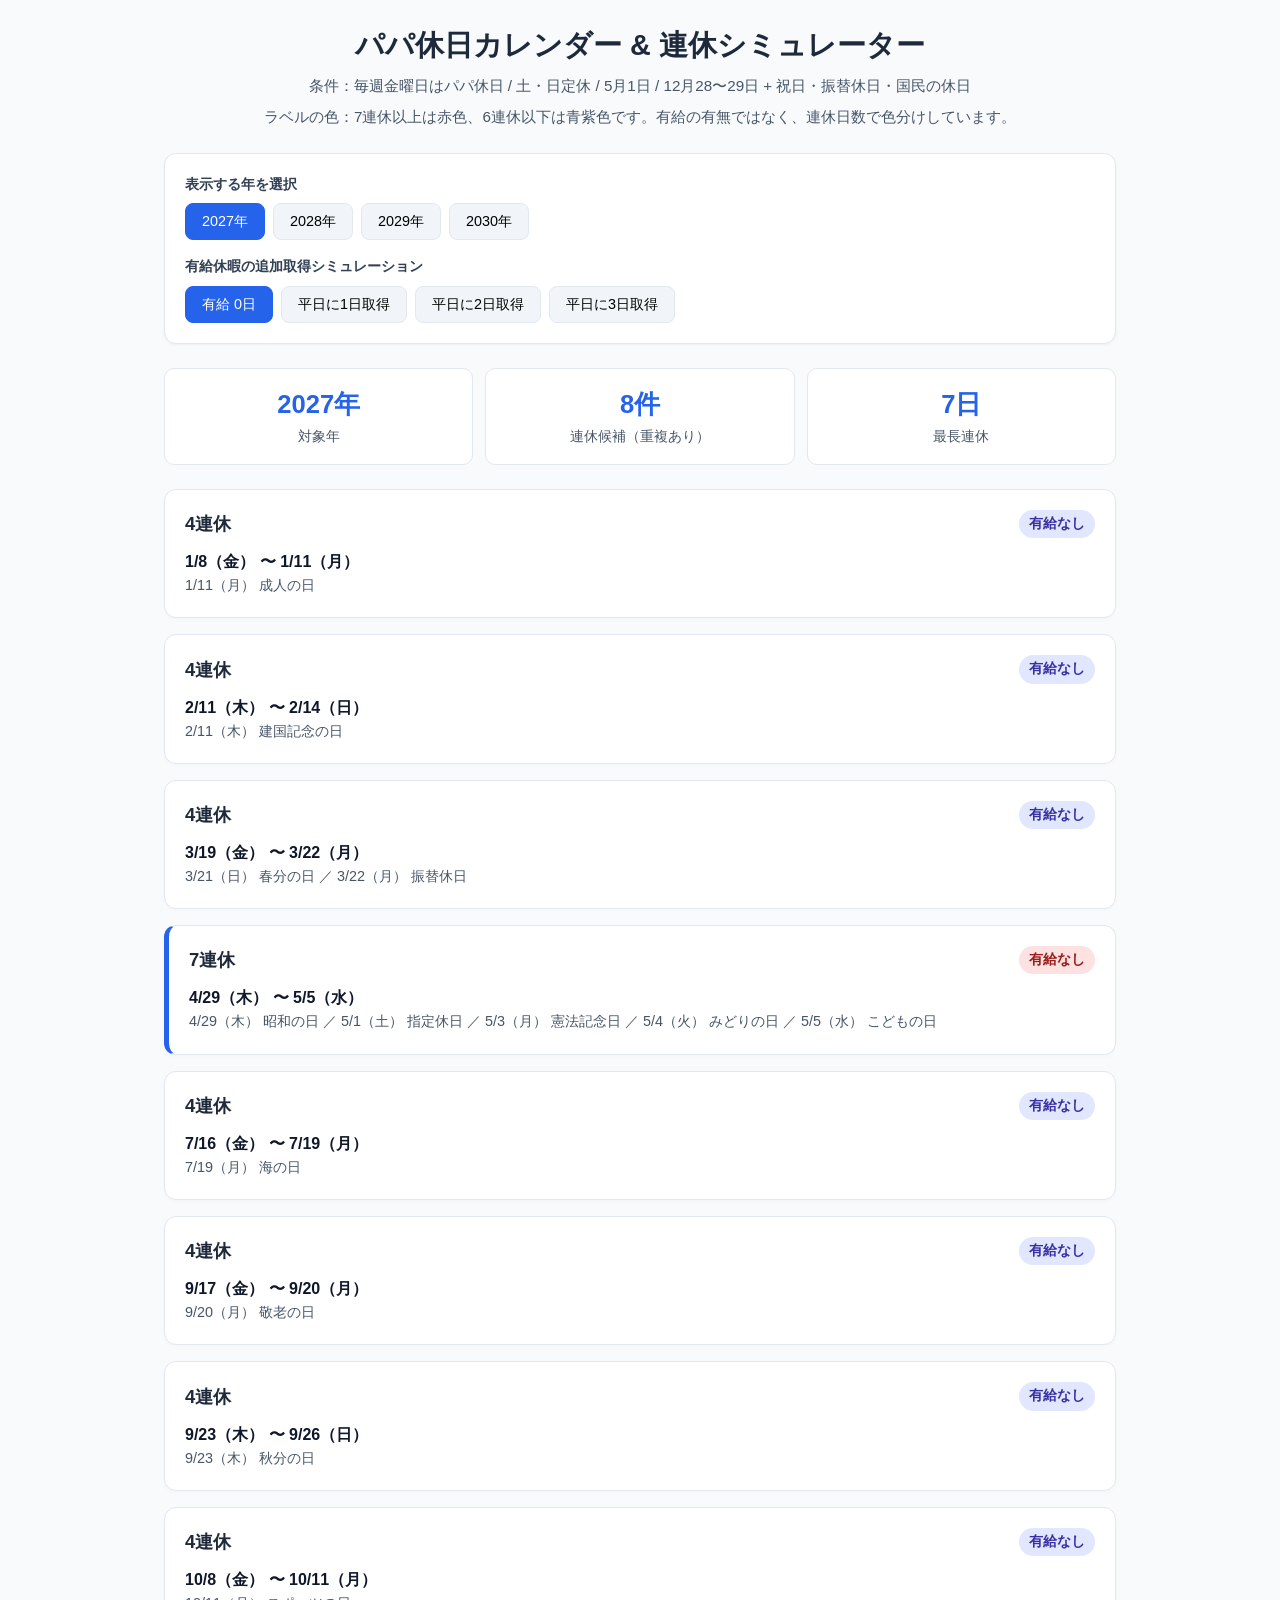
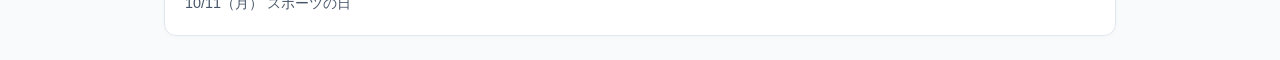
==== commit f46615b2: "Explain badge colors and add weekdays to holiday descriptions" ====
--- a/papa-holiday/index.html
+++ b/papa-holiday/index.html
@@ -65,6 +65,7 @@
 <header>
   <h1>パパ休日カレンダー &amp; 連休シミュレーター</h1>
   <p class="desc">条件：毎週金曜日はパパ休日 / 土・日定休 / 5月1日 / 12月28〜29日 + 祝日・振替休日・国民の休日</p>
+<p class="desc" style="margin-top:8px">ラベルの色：7連休以上は赤色、6連休以下は青紫色です。有給の有無ではなく、連休日数で色分けしています。</p>
 </header>
 
 <div class="controls">
@@ -94,7 +95,7 @@
 
 <script>
 let currentYear=2027, paidDays=0;
-const data={"2027": {"0": [{"date": "1/8（金） 〜 1/11（月）", "days": 4, "title": "4連休", "desc": "1/11 成人の日", "custom": "", "paid": "", "isPaid": false}, {"date": "2/11（木） 〜 2/14（日）", "days": 4, "title": "4連休", "desc": "2/11 建国記念の日", "custom": "", "paid": "", "isPaid": false}, {"date": "3/19（金） 〜 3/22（月）", "days": 4, "title": "4連休", "desc": "3/21 春分の日 ／ 3/22 振替休日", "custom": "", "paid": "", "isPaid": false}, {"date": "4/29（木） 〜 5/5（水）", "days": 7, "title": "7連休", "desc": "4/29 昭和の日 ／ 5/1 指定休日 ／ 5/3 憲法記念日 ／ 5/4 みどりの日 ／ 5/5 こどもの日", "custom": "", "paid": "", "isPaid": false}, {"date": "7/16（金） 〜 7/19（月）", "days": 4, "title": "4連休", "desc": "7/19 海の日", "custom": "", "paid": "", "isPaid": false}, {"date": "9/17（金） 〜 9/20（月）", "days": 4, "title": "4連休", "desc": "9/20 敬老の日", "custom": "", "paid": "", "isPaid": false}, {"date": "9/23（木） 〜 9/26（日）", "days": 4, "title": "4連休", "desc": "9/23 秋分の日", "custom": "", "paid": "", "isPaid": false}, {"date": "10/8（金） 〜 10/11（月）", "days": 4, "title": "4連休", "desc": "10/11 スポーツの日", "custom": "", "paid": "", "isPaid": false}], "1": [{"date": "1/1（金） 〜 1/4（月）", "days": 4, "title": "4連休", "desc": "1/1 元日", "custom": "", "paid": "1/4（月）", "isPaid": true}, {"date": "1/7（木） 〜 1/11（月）", "days": 5, "title": "5連休", "desc": "1/11 成人の日", "custom": "", "paid": "1/7（木）", "isPaid": true}, {"date": "1/8（金） 〜 1/12（火）", "days": 5, "title": "5連休", "desc": "1/11 成人の日", "custom": "", "paid": "1/12（火）", "isPaid": true}, {"date": "1/14（木） 〜 1/17（日）", "days": 4, "title": "4連休", "desc": "金曜日のパパ休日・土日の定休を活用", "custom": "", "paid": "1/14（木）", "isPaid": true}, {"date": "1/15（金） 〜 1/18（月）", "days": 4, "title": "4連休", "desc": "金曜日のパパ休日・土日の定休を活用", "custom": "", "paid": "1/18（月）", "isPaid": true}, {"date": "1/21（木） 〜 1/24（日）", "days": 4, "title": "4連休", "desc": "金曜日のパパ休日・土日の定休を活用", "custom": "", "paid": "1/21（木）", "isPaid": true}, {"date": "1/22（金） 〜 1/25（月）", "days": 4, "title": "4連休", "desc": "金曜日のパパ休日・土日の定休を活用", "custom": "", "paid": "1/25（月）", "isPaid": true}, {"date": "1/28（木） 〜 1/31（日）", "days": 4, "title": "4連休", "desc": "金曜日のパパ休日・土日の定休を活用", "custom": "", "paid": "1/28（木）", "isPaid": true}, {"date": "1/29（金） 〜 2/1（月）", "days": 4, "title": "4連休", "desc": "金曜日のパパ休日・土日の定休を活用", "custom": "", "paid": "2/1（月）", "isPaid": true}, {"date": "2/4（木） 〜 2/7（日）", "days": 4, "title": "4連休", "desc": "金曜日のパパ休日・土日の定休を活用", "custom": "", "paid": "2/4（木）", "isPaid": true}, {"date": "2/5（金） 〜 2/8（月）", "days": 4, "title": "4連休", "desc": "金曜日のパパ休日・土日の定休を活用", "custom": "", "paid": "2/8（月）", "isPaid": true}, {"date": "2/10（水） 〜 2/14（日）", "days": 5, "title": "5連休", "desc": "2/11 建国記念の日", "custom": "", "paid": "2/10（水）", "isPaid": true}, {"date": "2/11（木） 〜 2/15（月）", "days": 5, "title": "5連休", "desc": "2/11 建国記念の日", "custom": "", "paid": "2/15（月）", "isPaid": true}, {"date": "2/18（木） 〜 2/21（日）", "days": 4, "title": "4連休", "desc": "金曜日のパパ休日・土日の定休を活用", "custom": "", "paid": "2/18（木）", "isPaid": true}, {"date": "2/19（金） 〜 2/23（火）", "days": 5, "title": "5連休", "desc": "2/23 天皇誕生日", "custom": "", "paid": "2/22（月）", "isPaid": true}, {"date": "2/25（木） 〜 2/28（日）", "days": 4, "title": "4連休", "desc": "金曜日のパパ休日・土日の定休を活用", "custom": "", "paid": "2/25（木）", "isPaid": true}, {"date": "2/26（金） 〜 3/1（月）", "days": 4, "title": "4連休", "desc": "金曜日のパパ休日・土日の定休を活用", "custom": "", "paid": "3/1（月）", "isPaid": true}, {"date": "3/4（木） 〜 3/7（日）", "days": 4, "title": "4連休", "desc": "金曜日のパパ休日・土日の定休を活用", "custom": "", "paid": "3/4（木）", "isPaid": true}, {"date": "3/5（金） 〜 3/8（月）", "days": 4, "title": "4連休", "desc": "金曜日のパパ休日・土日の定休を活用", "custom": "", "paid": "3/8（月）", "isPaid": true}, {"date": "3/11（木） 〜 3/14（日）", "days": 4, "title": "4連休", "desc": "金曜日のパパ休日・土日の定休を活用", "custom": "", "paid": "3/11（木）", "isPaid": true}, {"date": "3/12（金） 〜 3/15（月）", "days": 4, "title": "4連休", "desc": "金曜日のパパ休日・土日の定休を活用", "custom": "", "paid": "3/15（月）", "isPaid": true}, {"date": "3/18（木） 〜 3/22（月）", "days": 5, "title": "5連休", "desc": "3/21 春分の日 ／ 3/22 振替休日", "custom": "", "paid": "3/18（木）", "isPaid": true}, {"date": "3/19（金） 〜 3/23（火）", "days": 5, "title": "5連休", "desc": "3/21 春分の日 ／ 3/22 振替休日", "custom": "", "paid": "3/23（火）", "isPaid": true}, {"date": "3/25（木） 〜 3/28（日）", "days": 4, "title": "4連休", "desc": "金曜日のパパ休日・土日の定休を活用", "custom": "", "paid": "3/25（木）", "isPaid": true}, {"date": "3/26（金） 〜 3/29（月）", "days": 4, "title": "4連休", "desc": "金曜日のパパ休日・土日の定休を活用", "custom": "", "paid": "3/29（月）", "isPaid": true}, {"date": "4/1（木） 〜 4/4（日）", "days": 4, "title": "4連休", "desc": "金曜日のパパ休日・土日の定休を活用", "custom": "", "paid": "4/1（木）", "isPaid": true}, {"date": "4/2（金） 〜 4/5（月）", "days": 4, "title": "4連休", "desc": "金曜日のパパ休日・土日の定休を活用", "custom": "", "paid": "4/5（月）", "isPaid": true}, {"date": "4/8（木） 〜 4/11（日）", "days": 4, "title": "4連休", "desc": "金曜日のパパ休日・土日の定休を活用", "custom": "", "paid": "4/8（木）", "isPaid": true}, {"date": "4/9（金） 〜 4/12（月）", "days": 4, "title": "4連休", "desc": "金曜日のパパ休日・土日の定休を活用", "custom": "", "paid": "4/12（月）", "isPaid": true}, {"date": "4/15（木） 〜 4/18（日）", "days": 4, "title": "4連休", "desc": "金曜日のパパ休日・土日の定休を活用", "custom": "", "paid": "4/15（木）", "isPaid": true}, {"date": "4/16（金） 〜 4/19（月）", "days": 4, "title": "4連休", "desc": "金曜日のパパ休日・土日の定休を活用", "custom": "", "paid": "4/19（月）", "isPaid": true}, {"date": "4/22（木） 〜 4/25（日）", "days": 4, "title": "4連休", "desc": "金曜日のパパ休日・土日の定休を活用", "custom": "", "paid": "4/22（木）", "isPaid": true}, {"date": "4/23（金） 〜 4/26（月）", "days": 4, "title": "4連休", "desc": "金曜日のパパ休日・土日の定休を活用", "custom": "", "paid": "4/26（月）", "isPaid": true}, {"date": "4/28（水） 〜 5/5（水）", "days": 8, "title": "8連休", "desc": "4/29 昭和の日 ／ 5/1 指定休日 ／ 5/3 憲法記念日 ／ 5/4 みどりの日 ／ 5/5 こどもの日", "custom": "", "paid": "4/28（水）", "isPaid": true}, {"date": "4/29（木） 〜 5/9（日）", "days": 11, "title": "11連休", "desc": "4/29 昭和の日 ／ 5/1 指定休日 ／ 5/3 憲法記念日 ／ 5/4 みどりの日 ／ 5/5 こどもの日", "custom": "", "paid": "5/6（木）", "isPaid": true}, {"date": "5/7（金） 〜 5/10（月）", "days": 4, "title": "4連休", "desc": "金曜日のパパ休日・土日の定休を活用", "custom": "", "paid": "5/10（月）", "isPaid": true}, {"date": "5/13（木） 〜 5/16（日）", "days": 4, "title": "4連休", "desc": "金曜日のパパ休日・土日の定休を活用", "custom": "", "paid": "5/13（木）", "isPaid": true}, {"date": "5/14（金） 〜 5/17（月）", "days": 4, "title": "4連休", "desc": "金曜日のパパ休日・土日の定休を活用", "custom": "", "paid": "5/17（月）", "isPaid": true}, {"date": "5/20（木） 〜 5/23（日）", "days": 4, "title": "4連休", "desc": "金曜日のパパ休日・土日の定休を活用", "custom": "", "paid": "5/20（木）", "isPaid": true}, {"date": "5/21（金） 〜 5/24（月）", "days": 4, "title": "4連休", "desc": "金曜日のパパ休日・土日の定休を活用", "custom": "", "paid": "5/24（月）", "isPaid": true}, {"date": "5/27（木） 〜 5/30（日）", "days": 4, "title": "4連休", "desc": "金曜日のパパ休日・土日の定休を活用", "custom": "", "paid": "5/27（木）", "isPaid": true}, {"date": "5/28（金） 〜 5/31（月）", "days": 4, "title": "4連休", "desc": "金曜日のパパ休日・土日の定休を活用", "custom": "", "paid": "5/31（月）", "isPaid": true}, {"date": "6/3（木） 〜 6/6（日）", "days": 4, "title": "4連休", "desc": "金曜日のパパ休日・土日の定休を活用", "custom": "", "paid": "6/3（木）", "isPaid": true}, {"date": "6/4（金） 〜 6/7（月）", "days": 4, "title": "4連休", "desc": "金曜日のパパ休日・土日の定休を活用", "custom": "", "paid": "6/7（月）", "isPaid": true}, {"date": "6/10（木） 〜 6/13（日）", "days": 4, "title": "4連休", "desc": "金曜日のパパ休日・土日の定休を活用", "custom": "", "paid": "6/10（木）", "isPaid": true}, {"date": "6/11（金） 〜 6/14（月）", "days": 4, "title": "4連休", "desc": "金曜日のパパ休日・土日の定休を活用", "custom": "", "paid": "6/14（月）", "isPaid": true}, {"date": "6/17（木） 〜 6/20（日）", "days": 4, "title": "4連休", "desc": "金曜日のパパ休日・土日の定休を活用", "custom": "", "paid": "6/17（木）", "isPaid": true}, {"date": "6/18（金） 〜 6/21（月）", "days": 4, "title": "4連休", "desc": "金曜日のパパ休日・土日の定休を活用", "custom": "", "paid": "6/21（月）", "isPaid": true}, {"date": "6/24（木） 〜 6/27（日）", "days": 4, "title": "4連休", "desc": "金曜日のパパ休日・土日の定休を活用", "custom": "", "paid": "6/24（木）", "isPaid": true}, {"date": "6/25（金） 〜 6/28（月）", "days": 4, "title": "4連休", "desc": "金曜日のパパ休日・土日の定休を活用", "custom": "", "paid": "6/28（月）", "isPaid": true}, {"date": "7/1（木） 〜 7/4（日）", "days": 4, "title": "4連休", "desc": "金曜日のパパ休日・土日の定休を活用", "custom": "", "paid": "7/1（木）", "isPaid": true}, {"date": "7/2（金） 〜 7/5（月）", "days": 4, "title": "4連休", "desc": "金曜日のパパ休日・土日の定休を活用", "custom": "", "paid": "7/5（月）", "isPaid": true}, {"date": "7/8（木） 〜 7/11（日）", "days": 4, "title": "4連休", "desc": "金曜日のパパ休日・土日の定休を活用", "custom": "", "paid": "7/8（木）", "isPaid": true}, {"date": "7/9（金） 〜 7/12（月）", "days": 4, "title": "4連休", "desc": "金曜日のパパ休日・土日の定休を活用", "custom": "", "paid": "7/12（月）", "isPaid": true}, {"date": "7/15（木） 〜 7/19（月）", "days": 5, "title": "5連休", "desc": "7/19 海の日", "custom": "", "paid": "7/15（木）", "isPaid": true}, {"date": "7/16（金） 〜 7/20（火）", "days": 5, "title": "5連休", "desc": "7/19 海の日", "custom": "", "paid": "7/20（火）", "isPaid": true}, {"date": "7/22（木） 〜 7/25（日）", "days": 4, "title": "4連休", "desc": "金曜日のパパ休日・土日の定休を活用", "custom": "", "paid": "7/22（木）", "isPaid": true}, {"date": "7/23（金） 〜 7/26（月）", "days": 4, "title": "4連休", "desc": "金曜日のパパ休日・土日の定休を活用", "custom": "", "paid": "7/26（月）", "isPaid": true}, {"date": "7/29（木） 〜 8/1（日）", "days": 4, "title": "4連休", "desc": "金曜日のパパ休日・土日の定休を活用", "custom": "", "paid": "7/29（木）", "isPaid": true}, {"date": "7/30（金） 〜 8/2（月）", "days": 4, "title": "4連休", "desc": "金曜日のパパ休日・土日の定休を活用", "custom": "", "paid": "8/2（月）", "isPaid": true}, {"date": "8/5（木） 〜 8/8（日）", "days": 4, "title": "4連休", "desc": "金曜日のパパ休日・土日の定休を活用", "custom": "", "paid": "8/5（木）", "isPaid": true}, {"date": "8/6（金） 〜 8/9（月）", "days": 4, "title": "4連休", "desc": "金曜日のパパ休日・土日の定休を活用", "custom": "", "paid": "8/9（月）", "isPaid": true}, {"date": "8/11（水） 〜 8/15（日）", "days": 5, "title": "5連休", "desc": "8/11 山の日", "custom": "", "paid": "8/12（木）", "isPaid": true}, {"date": "8/13（金） 〜 8/16（月）", "days": 4, "title": "4連休", "desc": "金曜日のパパ休日・土日の定休を活用", "custom": "", "paid": "8/16（月）", "isPaid": true}, {"date": "8/19（木） 〜 8/22（日）", "days": 4, "title": "4連休", "desc": "金曜日のパパ休日・土日の定休を活用", "custom": "", "paid": "8/19（木）", "isPaid": true}, {"date": "8/20（金） 〜 8/23（月）", "days": 4, "title": "4連休", "desc": "金曜日のパパ休日・土日の定休を活用", "custom": "", "paid": "8/23（月）", "isPaid": true}, {"date": "8/26（木） 〜 8/29（日）", "days": 4, "title": "4連休", "desc": "金曜日のパパ休日・土日の定休を活用", "custom": "", "paid": "8/26（木）", "isPaid": true}, {"date": "8/27（金） 〜 8/30（月）", "days": 4, "title": "4連休", "desc": "金曜日のパパ休日・土日の定休を活用", "custom": "", "paid": "8/30（月）", "isPaid": true}, {"date": "9/2（木） 〜 9/5（日）", "days": 4, "title": "4連休", "desc": "金曜日のパパ休日・土日の定休を活用", "custom": "", "paid": "9/2（木）", "isPaid": true}, {"date": "9/3（金） 〜 9/6（月）", "days": 4, "title": "4連休", "desc": "金曜日のパパ休日・土日の定休を活用", "custom": "", "paid": "9/6（月）", "isPaid": true}, {"date": "9/9（木） 〜 9/12（日）", "days": 4, "title": "4連休", "desc": "金曜日のパパ休日・土日の定休を活用", "custom": "", "paid": "9/9（木）", "isPaid": true}, {"date": "9/10（金） 〜 9/13（月）", "days": 4, "title": "4連休", "desc": "金曜日のパパ休日・土日の定休を活用", "custom": "", "paid": "9/13（月）", "isPaid": true}, {"date": "9/16（木） 〜 9/20（月）", "days": 5, "title": "5連休", "desc": "9/20 敬老の日", "custom": "", "paid": "9/16（木）", "isPaid": true}, {"date": "9/17（金） 〜 9/21（火）", "days": 5, "title": "5連休", "desc": "9/20 敬老の日", "custom": "", "paid": "9/21（火）", "isPaid": true}, {"date": "9/22（水） 〜 9/26（日）", "days": 5, "title": "5連休", "desc": "9/23 秋分の日", "custom": "", "paid": "9/22（水）", "isPaid": true}, {"date": "9/23（木） 〜 9/27（月）", "days": 5, "title": "5連休", "desc": "9/23 秋分の日", "custom": "", "paid": "9/27（月）", "isPaid": true}, {"date": "9/30（木） 〜 10/3（日）", "days": 4, "title": "4連休", "desc": "金曜日のパパ休日・土日の定休を活用", "custom": "", "paid": "9/30（木）", "isPaid": true}, {"date": "10/1（金） 〜 10/4（月）", "days": 4, "title": "4連休", "desc": "金曜日のパパ休日・土日の定休を活用", "custom": "", "paid": "10/4（月）", "isPaid": true}, {"date": "10/7（木） 〜 10/11（月）", "days": 5, "title": "5連休", "desc": "10/11 スポーツの日", "custom": "", "paid": "10/7（木）", "isPaid": true}, {"date": "10/8（金） 〜 10/12（火）", "days": 5, "title": "5連休", "desc": "10/11 スポーツの日", "custom": "", "paid": "10/12（火）", "isPaid": true}, {"date": "10/14（木） 〜 10/17（日）", "days": 4, "title": "4連休", "desc": "金曜日のパパ休日・土日の定休を活用", "custom": "", "paid": "10/14（木）", "isPaid": true}, {"date": "10/15（金） 〜 10/18（月）", "days": 4, "title": "4連休", "desc": "金曜日のパパ休日・土日の定休を活用", "custom": "", "paid": "10/18（月）", "isPaid": true}, {"date": "10/21（木） 〜 10/24（日）", "days": 4, "title": "4連休", "desc": "金曜日のパパ休日・土日の定休を活用", "custom": "", "paid": "10/21（木）", "isPaid": true}, {"date": "10/22（金） 〜 10/25（月）", "days": 4, "title": "4連休", "desc": "金曜日のパパ休日・土日の定休を活用", "custom": "", "paid": "10/25（月）", "isPaid": true}, {"date": "10/28（木） 〜 10/31（日）", "days": 4, "title": "4連休", "desc": "金曜日のパパ休日・土日の定休を活用", "custom": "", "paid": "10/28（木）", "isPaid": true}, {"date": "10/29（金） 〜 11/1（月）", "days": 4, "title": "4連休", "desc": "金曜日のパパ休日・土日の定休を活用", "custom": "", "paid": "11/1（月）", "isPaid": true}, {"date": "11/3（水） 〜 11/7（日）", "days": 5, "title": "5連休", "desc": "11/3 文化の日", "custom": "", "paid": "11/4（木）", "isPaid": true}, {"date": "11/5（金） 〜 11/8（月）", "days": 4, "title": "4連休", "desc": "金曜日のパパ休日・土日の定休を活用", "custom": "", "paid": "11/8（月）", "isPaid": true}, {"date": "11/11（木） 〜 11/14（日）", "days": 4, "title": "4連休", "desc": "金曜日のパパ休日・土日の定休を活用", "custom": "", "paid": "11/11（木）", "isPaid": true}, {"date": "11/12（金） 〜 11/15（月）", "days": 4, "title": "4連休", "desc": "金曜日のパパ休日・土日の定休を活用", "custom": "", "paid": "11/15（月）", "isPaid": true}, {"date": "11/18（木） 〜 11/21（日）", "days": 4, "title": "4連休", "desc": "金曜日のパパ休日・土日の定休を活用", "custom": "", "paid": "11/18（木）", "isPaid": true}, {"date": "11/19（金） 〜 11/23（火）", "days": 5, "title": "5連休", "desc": "11/23 勤労感謝の日", "custom": "", "paid": "11/22（月）", "isPaid": true}, {"date": "11/25（木） 〜 11/28（日）", "days": 4, "title": "4連休", "desc": "金曜日のパパ休日・土日の定休を活用", "custom": "", "paid": "11/25（木）", "isPaid": true}, {"date": "11/26（金） 〜 11/29（月）", "days": 4, "title": "4連休", "desc": "金曜日のパパ休日・土日の定休を活用", "custom": "", "paid": "11/29（月）", "isPaid": true}, {"date": "12/2（木） 〜 12/5（日）", "days": 4, "title": "4連休", "desc": "金曜日のパパ休日・土日の定休を活用", "custom": "", "paid": "12/2（木）", "isPaid": true}, {"date": "12/3（金） 〜 12/6（月）", "days": 4, "title": "4連休", "desc": "金曜日のパパ休日・土日の定休を活用", "custom": "", "paid": "12/6（月）", "isPaid": true}, {"date": "12/9（木） 〜 12/12（日）", "days": 4, "title": "4連休", "desc": "金曜日のパパ休日・土日の定休を活用", "custom": "", "paid": "12/9（木）", "isPaid": true}, {"date": "12/10（金） 〜 12/13（月）", "days": 4, "title": "4連休", "desc": "金曜日のパパ休日・土日の定休を活用", "custom": "", "paid": "12/13（月）", "isPaid": true}, {"date": "12/16（木） 〜 12/19（日）", "days": 4, "title": "4連休", "desc": "金曜日のパパ休日・土日の定休を活用", "custom": "", "paid": "12/16（木）", "isPaid": true}, {"date": "12/17（金） 〜 12/20（月）", "days": 4, "title": "4連休", "desc": "金曜日のパパ休日・土日の定休を活用", "custom": "", "paid": "12/20（月）", "isPaid": true}, {"date": "12/23（木） 〜 12/26（日）", "days": 4, "title": "4連休", "desc": "金曜日のパパ休日・土日の定休を活用", "custom": "", "paid": "12/23（木）", "isPaid": true}, {"date": "12/24（金） 〜 12/29（水）", "days": 6, "title": "6連休", "desc": "12/28 指定休日 ／ 12/29 指定休日", "custom": "", "paid": "12/27（月）", "isPaid": true}, {"date": "12/28（火） 〜 1/2（日）", "days": 6, "title": "6連休", "desc": "12/28 指定休日 ／ 12/29 指定休日 ／ 1/1 元日", "custom": "", "paid": "12/30（木）", "isPaid": true}, {"date": "12/31（金） 〜 1/3（月）", "days": 4, "title": "4連休", "desc": "1/1 元日", "custom": "", "paid": "1/3（月）", "isPaid": true}], "2": [{"date": "1/1（金） 〜 1/5（火）", "days": 5, "title": "5連休", "desc": "1/1 元日", "custom": "", "paid": "1/4（月）、1/5（火）", "isPaid": true}, {"date": "1/6（水） 〜 1/11（月）", "days": 6, "title": "6連休", "desc": "1/11 成人の日", "custom": "", "paid": "1/6（水）、1/7（木）", "isPaid": true}, {"date": "1/7（木） 〜 1/12（火）", "days": 6, "title": "6連休", "desc": "1/11 成人の日", "custom": "", "paid": "1/7（木）、1/12（火）", "isPaid": true}, {"date": "1/8（金） 〜 1/13（水）", "days": 6, "title": "6連休", "desc": "1/11 成人の日", "custom": "", "paid": "1/12（火）、1/13（水）", "isPaid": true}, {"date": "1/13（水） 〜 1/17（日）", "days": 5, "title": "5連休", "desc": "金曜日のパパ休日・土日の定休を活用", "custom": "", "paid": "1/13（水）、1/14（木）", "isPaid": true}, {"date": "1/14（木） 〜 1/18（月）", "days": 5, "title": "5連休", "desc": "金曜日のパパ休日・土日の定休を活用", "custom": "", "paid": "1/14（木）、1/18（月）", "isPaid": true}, {"date": "1/15（金） 〜 1/19（火）", "days": 5, "title": "5連休", "desc": "金曜日のパパ休日・土日の定休を活用", "custom": "", "paid": "1/18（月）、1/19（火）", "isPaid": true}, {"date": "1/20（水） 〜 1/24（日）", "days": 5, "title": "5連休", "desc": "金曜日のパパ休日・土日の定休を活用", "custom": "", "paid": "1/20（水）、1/21（木）", "isPaid": true}, {"date": "1/21（木） 〜 1/25（月）", "days": 5, "title": "5連休", "desc": "金曜日のパパ休日・土日の定休を活用", "custom": "", "paid": "1/21（木）、1/25（月）", "isPaid": true}, {"date": "1/22（金） 〜 1/26（火）", "days": 5, "title": "5連休", "desc": "金曜日のパパ休日・土日の定休を活用", "custom": "", "paid": "1/25（月）、1/26（火）", "isPaid": true}, {"date": "1/27（水） 〜 1/31（日）", "days": 5, "title": "5連休", "desc": "金曜日のパパ休日・土日の定休を活用", "custom": "", "paid": "1/27（水）、1/28（木）", "isPaid": true}, {"date": "1/28（木） 〜 2/1（月）", "days": 5, "title": "5連休", "desc": "金曜日のパパ休日・土日の定休を活用", "custom": "", "paid": "1/28（木）、2/1（月）", "isPaid": true}, {"date": "1/29（金） 〜 2/2（火）", "days": 5, "title": "5連休", "desc": "金曜日のパパ休日・土日の定休を活用", "custom": "", "paid": "2/1（月）、2/2（火）", "isPaid": true}, {"date": "2/3（水） 〜 2/7（日）", "days": 5, "title": "5連休", "desc": "金曜日のパパ休日・土日の定休を活用", "custom": "", "paid": "2/3（水）、2/4（木）", "isPaid": true}, {"date": "2/4（木） 〜 2/8（月）", "days": 5, "title": "5連休", "desc": "金曜日のパパ休日・土日の定休を活用", "custom": "", "paid": "2/4（木）、2/8（月）", "isPaid": true}, {"date": "2/5（金） 〜 2/9（火）", "days": 5, "title": "5連休", "desc": "金曜日のパパ休日・土日の定休を活用", "custom": "", "paid": "2/8（月）、2/9（火）", "isPaid": true}, {"date": "2/9（火） 〜 2/14（日）", "days": 6, "title": "6連休", "desc": "2/11 建国記念の日", "custom": "", "paid": "2/9（火）、2/10（水）", "isPaid": true}, {"date": "2/10（水） 〜 2/15（月）", "days": 6, "title": "6連休", "desc": "2/11 建国記念の日", "custom": "", "paid": "2/10（水）、2/15（月）", "isPaid": true}, {"date": "2/11（木） 〜 2/16（火）", "days": 6, "title": "6連休", "desc": "2/11 建国記念の日", "custom": "", "paid": "2/15（月）、2/16（火）", "isPaid": true}, {"date": "2/17（水） 〜 2/21（日）", "days": 5, "title": "5連休", "desc": "金曜日のパパ休日・土日の定休を活用", "custom": "", "paid": "2/17（水）、2/18（木）", "isPaid": true}, {"date": "2/18（木） 〜 2/23（火）", "days": 6, "title": "6連休", "desc": "2/23 天皇誕生日", "custom": "", "paid": "2/18（木）、2/22（月）", "isPaid": true}, {"date": "2/19（金） 〜 2/24（水）", "days": 6, "title": "6連休", "desc": "2/23 天皇誕生日", "custom": "", "paid": "2/22（月）、2/24（水）", "isPaid": true}, {"date": "2/23（火） 〜 2/28（日）", "days": 6, "title": "6連休", "desc": "2/23 天皇誕生日", "custom": "", "paid": "2/24（水）、2/25（木）", "isPaid": true}, {"date": "2/25（木） 〜 3/1（月）", "days": 5, "title": "5連休", "desc": "金曜日のパパ休日・土日の定休を活用", "custom": "", "paid": "2/25（木）、3/1（月）", "isPaid": true}, {"date": "2/26（金） 〜 3/2（火）", "days": 5, "title": "5連休", "desc": "金曜日のパパ休日・土日の定休を活用", "custom": "", "paid": "3/1（月）、3/2（火）", "isPaid": true}, {"date": "3/3（水） 〜 3/7（日）", "days": 5, "title": "5連休", "desc": "金曜日のパパ休日・土日の定休を活用", "custom": "", "paid": "3/3（水）、3/4（木）", "isPaid": true}, {"date": "3/4（木） 〜 3/8（月）", "days": 5, "title": "5連休", "desc": "金曜日のパパ休日・土日の定休を活用", "custom": "", "paid": "3/4（木）、3/8（月）", "isPaid": true}, {"date": "3/5（金） 〜 3/9（火）", "days": 5, "title": "5連休", "desc": "金曜日のパパ休日・土日の定休を活用", "custom": "", "paid": "3/8（月）、3/9（火）", "isPaid": true}, {"date": "3/10（水） 〜 3/14（日）", "days": 5, "title": "5連休", "desc": "金曜日のパパ休日・土日の定休を活用", "custom": "", "paid": "3/10（水）、3/11（木）", "isPaid": true}, {"date": "3/11（木） 〜 3/15（月）", "days": 5, "title": "5連休", "desc": "金曜日のパパ休日・土日の定休を活用", "custom": "", "paid": "3/11（木）、3/15（月）", "isPaid": true}, {"date": "3/12（金） 〜 3/16（火）", "days": 5, "title": "5連休", "desc": "金曜日のパパ休日・土日の定休を活用", "custom": "", "paid": "3/15（月）、3/16（火）", "isPaid": true}, {"date": "3/17（水） 〜 3/22（月）", "days": 6, "title": "6連休", "desc": "3/21 春分の日 ／ 3/22 振替休日", "custom": "", "paid": "3/17（水）、3/18（木）", "isPaid": true}, {"date": "3/18（木） 〜 3/23（火）", "days": 6, "title": "6連休", "desc": "3/21 春分の日 ／ 3/22 振替休日", "custom": "", "paid": "3/18（木）、3/23（火）", "isPaid": true}, {"date": "3/19（金） 〜 3/24（水）", "days": 6, "title": "6連休", "desc": "3/21 春分の日 ／ 3/22 振替休日", "custom": "", "paid": "3/23（火）、3/24（水）", "isPaid": true}, {"date": "3/24（水） 〜 3/28（日）", "days": 5, "title": "5連休", "desc": "金曜日のパパ休日・土日の定休を活用", "custom": "", "paid": "3/24（水）、3/25（木）", "isPaid": true}, {"date": "3/25（木） 〜 3/29（月）", "days": 5, "title": "5連休", "desc": "金曜日のパパ休日・土日の定休を活用", "custom": "", "paid": "3/25（木）、3/29（月）", "isPaid": true}, {"date": "3/26（金） 〜 3/30（火）", "days": 5, "title": "5連休", "desc": "金曜日のパパ休日・土日の定休を活用", "custom": "", "paid": "3/29（月）、3/30（火）", "isPaid": true}, {"date": "3/31（水） 〜 4/4（日）", "days": 5, "title": "5連休", "desc": "金曜日のパパ休日・土日の定休を活用", "custom": "", "paid": "3/31（水）、4/1（木）", "isPaid": true}, {"date": "4/1（木） 〜 4/5（月）", "days": 5, "title": "5連休", "desc": "金曜日のパパ休日・土日の定休を活用", "custom": "", "paid": "4/1（木）、4/5（月）", "isPaid": true}, {"date": "4/2（金） 〜 4/6（火）", "days": 5, "title": "5連休", "desc": "金曜日のパパ休日・土日の定休を活用", "custom": "", "paid": "4/5（月）、4/6（火）", "isPaid": true}, {"date": "4/7（水） 〜 4/11（日）", "days": 5, "title": "5連休", "desc": "金曜日のパパ休日・土日の定休を活用", "custom": "", "paid": "4/7（水）、4/8（木）", "isPaid": true}, {"date": "4/8（木） 〜 4/12（月）", "days": 5, "title": "5連休", "desc": "金曜日のパパ休日・土日の定休を活用", "custom": "", "paid": "4/8（木）、4/12（月）", "isPaid": true}, {"date": "4/9（金） 〜 4/13（火）", "days": 5, "title": "5連休", "desc": "金曜日のパパ休日・土日の定休を活用", "custom": "", "paid": "4/12（月）、4/13（火）", "isPaid": true}, {"date": "4/14（水） 〜 4/18（日）", "days": 5, "title": "5連休", "desc": "金曜日のパパ休日・土日の定休を活用", "custom": "", "paid": "4/14（水）、4/15（木）", "isPaid": true}, {"date": "4/15（木） 〜 4/19（月）", "days": 5, "title": "5連休", "desc": "金曜日のパパ休日・土日の定休を活用", "custom": "", "paid": "4/15（木）、4/19（月）", "isPaid": true}, {"date": "4/16（金） 〜 4/20（火）", "days": 5, "title": "5連休", "desc": "金曜日のパパ休日・土日の定休を活用", "custom": "", "paid": "4/19（月）、4/20（火）", "isPaid": true}, {"date": "4/21（水） 〜 4/25（日）", "days": 5, "title": "5連休", "desc": "金曜日のパパ休日・土日の定休を活用", "custom": "", "paid": "4/21（水）、4/22（木）", "isPaid": true}, {"date": "4/22（木） 〜 4/26（月）", "days": 5, "title": "5連休", "desc": "金曜日のパパ休日・土日の定休を活用", "custom": "", "paid": "4/22（木）、4/26（月）", "isPaid": true}, {"date": "4/23（金） 〜 4/27（火）", "days": 5, "title": "5連休", "desc": "金曜日のパパ休日・土日の定休を活用", "custom": "", "paid": "4/26（月）、4/27（火）", "isPaid": true}, {"date": "4/27（火） 〜 5/5（水）", "days": 9, "title": "9連休", "desc": "4/29 昭和の日 ／ 5/1 指定休日 ／ 5/3 憲法記念日 ／ 5/4 みどりの日 ／ 5/5 こどもの日", "custom": "", "paid": "4/27（火）、4/28（水）", "isPaid": true}, {"date": "4/28（水） 〜 5/9（日）", "days": 12, "title": "12連休", "desc": "4/29 昭和の日 ／ 5/1 指定休日 ／ 5/3 憲法記念日 ／ 5/4 みどりの日 ／ 5/5 こどもの日", "custom": "", "paid": "4/28（水）、5/6（木）", "isPaid": true}, {"date": "4/29（木） 〜 5/10（月）", "days": 12, "title": "12連休", "desc": "4/29 昭和の日 ／ 5/1 指定休日 ／ 5/3 憲法記念日 ／ 5/4 みどりの日 ／ 5/5 こどもの日", "custom": "", "paid": "5/6（木）、5/10（月）", "isPaid": true}, {"date": "5/7（金） 〜 5/11（火）", "days": 5, "title": "5連休", "desc": "金曜日のパパ休日・土日の定休を活用", "custom": "", "paid": "5/10（月）、5/11（火）", "isPaid": true}, {"date": "5/12（水） 〜 5/16（日）", "days": 5, "title": "5連休", "desc": "金曜日のパパ休日・土日の定休を活用", "custom": "", "paid": "5/12（水）、5/13（木）", "isPaid": true}, {"date": "5/13（木） 〜 5/17（月）", "days": 5, "title": "5連休", "desc": "金曜日のパパ休日・土日の定休を活用", "custom": "", "paid": "5/13（木）、5/17（月）", "isPaid": true}, {"date": "5/14（金） 〜 5/18（火）", "days": 5, "title": "5連休", "desc": "金曜日のパパ休日・土日の定休を活用", "custom": "", "paid": "5/17（月）、5/18（火）", "isPaid": true}, {"date": "5/19（水） 〜 5/23（日）", "days": 5, "title": "5連休", "desc": "金曜日のパパ休日・土日の定休を活用", "custom": "", "paid": "5/19（水）、5/20（木）", "isPaid": true}, {"date": "5/20（木） 〜 5/24（月）", "days": 5, "title": "5連休", "desc": "金曜日のパパ休日・土日の定休を活用", "custom": "", "paid": "5/20（木）、5/24（月）", "isPaid": true}, {"date": "5/21（金） 〜 5/25（火）", "days": 5, "title": "5連休", "desc": "金曜日のパパ休日・土日の定休を活用", "custom": "", "paid": "5/24（月）、5/25（火）", "isPaid": true}, {"date": "5/26（水） 〜 5/30（日）", "days": 5, "title": "5連休", "desc": "金曜日のパパ休日・土日の定休を活用", "custom": "", "paid": "5/26（水）、5/27（木）", "isPaid": true}, {"date": "5/27（木） 〜 5/31（月）", "days": 5, "title": "5連休", "desc": "金曜日のパパ休日・土日の定休を活用", "custom": "", "paid": "5/27（木）、5/31（月）", "isPaid": true}, {"date": "5/28（金） 〜 6/1（火）", "days": 5, "title": "5連休", "desc": "金曜日のパパ休日・土日の定休を活用", "custom": "", "paid": "5/31（月）、6/1（火）", "isPaid": true}, {"date": "6/2（水） 〜 6/6（日）", "days": 5, "title": "5連休", "desc": "金曜日のパパ休日・土日の定休を活用", "custom": "", "paid": "6/2（水）、6/3（木）", "isPaid": true}, {"date": "6/3（木） 〜 6/7（月）", "days": 5, "title": "5連休", "desc": "金曜日のパパ休日・土日の定休を活用", "custom": "", "paid": "6/3（木）、6/7（月）", "isPaid": true}, {"date": "6/4（金） 〜 6/8（火）", "days": 5, "title": "5連休", "desc": "金曜日のパパ休日・土日の定休を活用", "custom": "", "paid": "6/7（月）、6/8（火）", "isPaid": true}, {"date": "6/9（水） 〜 6/13（日）", "days": 5, "title": "5連休", "desc": "金曜日のパパ休日・土日の定休を活用", "custom": "", "paid": "6/9（水）、6/10（木）", "isPaid": true}, {"date": "6/10（木） 〜 6/14（月）", "days": 5, "title": "5連休", "desc": "金曜日のパパ休日・土日の定休を活用", "custom": "", "paid": "6/10（木）、6/14（月）", "isPaid": true}, {"date": "6/11（金） 〜 6/15（火）", "days": 5, "title": "5連休", "desc": "金曜日のパパ休日・土日の定休を活用", "custom": "", "paid": "6/14（月）、6/15（火）", "isPaid": true}, {"date": "6/16（水） 〜 6/20（日）", "days": 5, "title": "5連休", "desc": "金曜日のパパ休日・土日の定休を活用", "custom": "", "paid": "6/16（水）、6/17（木）", "isPaid": true}, {"date": "6/17（木） 〜 6/21（月）", "days": 5, "title": "5連休", "desc": "金曜日のパパ休日・土日の定休を活用", "custom": "", "paid": "6/17（木）、6/21（月）", "isPaid": true}, {"date": "6/18（金） 〜 6/22（火）", "days": 5, "title": "5連休", "desc": "金曜日のパパ休日・土日の定休を活用", "custom": "", "paid": "6/21（月）、6/22（火）", "isPaid": true}, {"date": "6/23（水） 〜 6/27（日）", "days": 5, "title": "5連休", "desc": "金曜日のパパ休日・土日の定休を活用", "custom": "", "paid": "6/23（水）、6/24（木）", "isPaid": true}, {"date": "6/24（木） 〜 6/28（月）", "days": 5, "title": "5連休", "desc": "金曜日のパパ休日・土日の定休を活用", "custom": "", "paid": "6/24（木）、6/28（月）", "isPaid": true}, {"date": "6/25（金） 〜 6/29（火）", "days": 5, "title": "5連休", "desc": "金曜日のパパ休日・土日の定休を活用", "custom": "", "paid": "6/28（月）、6/29（火）", "isPaid": true}, {"date": "6/30（水） 〜 7/4（日）", "days": 5, "title": "5連休", "desc": "金曜日のパパ休日・土日の定休を活用", "custom": "", "paid": "6/30（水）、7/1（木）", "isPaid": true}, {"date": "7/1（木） 〜 7/5（月）", "days": 5, "title": "5連休", "desc": "金曜日のパパ休日・土日の定休を活用", "custom": "", "paid": "7/1（木）、7/5（月）", "isPaid": true}, {"date": "7/2（金） 〜 7/6（火）", "days": 5, "title": "5連休", "desc": "金曜日のパパ休日・土日の定休を活用", "custom": "", "paid": "7/5（月）、7/6（火）", "isPaid": true}, {"date": "7/7（水） 〜 7/11（日）", "days": 5, "title": "5連休", "desc": "金曜日のパパ休日・土日の定休を活用", "custom": "", "paid": "7/7（水）、7/8（木）", "isPaid": true}, {"date": "7/8（木） 〜 7/12（月）", "days": 5, "title": "5連休", "desc": "金曜日のパパ休日・土日の定休を活用", "custom": "", "paid": "7/8（木）、7/12（月）", "isPaid": true}, {"date": "7/9（金） 〜 7/13（火）", "days": 5, "title": "5連休", "desc": "金曜日のパパ休日・土日の定休を活用", "custom": "", "paid": "7/12（月）、7/13（火）", "isPaid": true}, {"date": "7/14（水） 〜 7/19（月）", "days": 6, "title": "6連休", "desc": "7/19 海の日", "custom": "", "paid": "7/14（水）、7/15（木）", "isPaid": true}, {"date": "7/15（木） 〜 7/20（火）", "days": 6, "title": "6連休", "desc": "7/19 海の日", "custom": "", "paid": "7/15（木）、7/20（火）", "isPaid": true}, {"date": "7/16（金） 〜 7/21（水）", "days": 6, "title": "6連休", "desc": "7/19 海の日", "custom": "", "paid": "7/20（火）、7/21（水）", "isPaid": true}, {"date": "7/21（水） 〜 7/25（日）", "days": 5, "title": "5連休", "desc": "金曜日のパパ休日・土日の定休を活用", "custom": "", "paid": "7/21（水）、7/22（木）", "isPaid": true}, {"date": "7/22（木） 〜 7/26（月）", "days": 5, "title": "5連休", "desc": "金曜日のパパ休日・土日の定休を活用", "custom": "", "paid": "7/22（木）、7/26（月）", "isPaid": true}, {"date": "7/23（金） 〜 7/27（火）", "days": 5, "title": "5連休", "desc": "金曜日のパパ休日・土日の定休を活用", "custom": "", "paid": "7/26（月）、7/27（火）", "isPaid": true}, {"date": "7/28（水） 〜 8/1（日）", "days": 5, "title": "5連休", "desc": "金曜日のパパ休日・土日の定休を活用", "custom": "", "paid": "7/28（水）、7/29（木）", "isPaid": true}, {"date": "7/29（木） 〜 8/2（月）", "days": 5, "title": "5連休", "desc": "金曜日のパパ休日・土日の定休を活用", "custom": "", "paid": "7/29（木）、8/2（月）", "isPaid": true}, {"date": "7/30（金） 〜 8/3（火）", "days": 5, "title": "5連休", "desc": "金曜日のパパ休日・土日の定休を活用", "custom": "", "paid": "8/2（月）、8/3（火）", "isPaid": true}, {"date": "8/4（水） 〜 8/8（日）", "days": 5, "title": "5連休", "desc": "金曜日のパパ休日・土日の定休を活用", "custom": "", "paid": "8/4（水）、8/5（木）", "isPaid": true}, {"date": "8/5（木） 〜 8/9（月）", "days": 5, "title": "5連休", "desc": "金曜日のパパ休日・土日の定休を活用", "custom": "", "paid": "8/5（木）、8/9（月）", "isPaid": true}, {"date": "8/6（金） 〜 8/11（水）", "days": 6, "title": "6連休", "desc": "8/11 山の日", "custom": "", "paid": "8/9（月）、8/10（火）", "isPaid": true}, {"date": "8/10（火） 〜 8/15（日）", "days": 6, "title": "6連休", "desc": "8/11 山の日", "custom": "", "paid": "8/10（火）、8/12（木）", "isPaid": true}, {"date": "8/11（水） 〜 8/16（月）", "days": 6, "title": "6連休", "desc": "8/11 山の日", "custom": "", "paid": "8/12（木）、8/16（月）", "isPaid": true}, {"date": "8/13（金） 〜 8/17（火）", "days": 5, "title": "5連休", "desc": "金曜日のパパ休日・土日の定休を活用", "custom": "", "paid": "8/16（月）、8/17（火）", "isPaid": true}, {"date": "8/18（水） 〜 8/22（日）", "days": 5, "title": "5連休", "desc": "金曜日のパパ休日・土日の定休を活用", "custom": "", "paid": "8/18（水）、8/19（木）", "isPaid": true}, {"date": "8/19（木） 〜 8/23（月）", "days": 5, "title": "5連休", "desc": "金曜日のパパ休日・土日の定休を活用", "custom": "", "paid": "8/19（木）、8/23（月）", "isPaid": true}, {"date": "8/20（金） 〜 8/24（火）", "days": 5, "title": "5連休", "desc": "金曜日のパパ休日・土日の定休を活用", "custom": "", "paid": "8/23（月）、8/24（火）", "isPaid": true}, {"date": "8/25（水） 〜 8/29（日）", "days": 5, "title": "5連休", "desc": "金曜日のパパ休日・土日の定休を活用", "custom": "", "paid": "8/25（水）、8/26（木）", "isPaid": true}, {"date": "8/26（木） 〜 8/30（月）", "days": 5, "title": "5連休", "desc": "金曜日のパパ休日・土日の定休を活用", "custom": "", "paid": "8/26（木）、8/30（月）", "isPaid": true}, {"date": "8/27（金） 〜 8/31（火）", "days": 5, "title": "5連休", "desc": "金曜日のパパ休日・土日の定休を活用", "custom": "", "paid": "8/30（月）、8/31（火）", "isPaid": true}, {"date": "9/1（水） 〜 9/5（日）", "days": 5, "title": "5連休", "desc": "金曜日のパパ休日・土日の定休を活用", "custom": "", "paid": "9/1（水）、9/2（木）", "isPaid": true}, {"date": "9/2（木） 〜 9/6（月）", "days": 5, "title": "5連休", "desc": "金曜日のパパ休日・土日の定休を活用", "custom": "", "paid": "9/2（木）、9/6（月）", "isPaid": true}, {"date": "9/3（金） 〜 9/7（火）", "days": 5, "title": "5連休", "desc": "金曜日のパパ休日・土日の定休を活用", "custom": "", "paid": "9/6（月）、9/7（火）", "isPaid": true}, {"date": "9/8（水） 〜 9/12（日）", "days": 5, "title": "5連休", "desc": "金曜日のパパ休日・土日の定休を活用", "custom": "", "paid": "9/8（水）、9/9（木）", "isPaid": true}, {"date": "9/9（木） 〜 9/13（月）", "days": 5, "title": "5連休", "desc": "金曜日のパパ休日・土日の定休を活用", "custom": "", "paid": "9/9（木）、9/13（月）", "isPaid": true}, {"date": "9/10（金） 〜 9/14（火）", "days": 5, "title": "5連休", "desc": "金曜日のパパ休日・土日の定休を活用", "custom": "", "paid": "9/13（月）、9/14（火）", "isPaid": true}, {"date": "9/15（水） 〜 9/20（月）", "days": 6, "title": "6連休", "desc": "9/20 敬老の日", "custom": "", "paid": "9/15（水）、9/16（木）", "isPaid": true}, {"date": "9/16（木） 〜 9/21（火）", "days": 6, "title": "6連休", "desc": "9/20 敬老の日", "custom": "", "paid": "9/16（木）、9/21（火）", "isPaid": true}, {"date": "9/17（金） 〜 9/26（日）", "days": 10, "title": "10連休", "desc": "9/20 敬老の日 ／ 9/23 秋分の日", "custom": "", "paid": "9/21（火）、9/22（水）", "isPaid": true}, {"date": "9/22（水） 〜 9/27（月）", "days": 6, "title": "6連休", "desc": "9/23 秋分の日", "custom": "", "paid": "9/22（水）、9/27（月）", "isPaid": true}, {"date": "9/23（木） 〜 9/28（火）", "days": 6, "title": "6連休", "desc": "9/23 秋分の日", "custom": "", "paid": "9/27（月）、9/28（火）", "isPaid": true}, {"date": "9/29（水） 〜 10/3（日）", "days": 5, "title": "5連休", "desc": "金曜日のパパ休日・土日の定休を活用", "custom": "", "paid": "9/29（水）、9/30（木）", "isPaid": true}, {"date": "9/30（木） 〜 10/4（月）", "days": 5, "title": "5連休", "desc": "金曜日のパパ休日・土日の定休を活用", "custom": "", "paid": "9/30（木）、10/4（月）", "isPaid": true}, {"date": "10/1（金） 〜 10/5（火）", "days": 5, "title": "5連休", "desc": "金曜日のパパ休日・土日の定休を活用", "custom": "", "paid": "10/4（月）、10/5（火）", "isPaid": true}, {"date": "10/6（水） 〜 10/11（月）", "days": 6, "title": "6連休", "desc": "10/11 スポーツの日", "custom": "", "paid": "10/6（水）、10/7（木）", "isPaid": true}, {"date": "10/7（木） 〜 10/12（火）", "days": 6, "title": "6連休", "desc": "10/11 スポーツの日", "custom": "", "paid": "10/7（木）、10/12（火）", "isPaid": true}, {"date": "10/8（金） 〜 10/13（水）", "days": 6, "title": "6連休", "desc": "10/11 スポーツの日", "custom": "", "paid": "10/12（火）、10/13（水）", "isPaid": true}, {"date": "10/13（水） 〜 10/17（日）", "days": 5, "title": "5連休", "desc": "金曜日のパパ休日・土日の定休を活用", "custom": "", "paid": "10/13（水）、10/14（木）", "isPaid": true}, {"date": "10/14（木） 〜 10/18（月）", "days": 5, "title": "5連休", "desc": "金曜日のパパ休日・土日の定休を活用", "custom": "", "paid": "10/14（木）、10/18（月）", "isPaid": true}, {"date": "10/15（金） 〜 10/19（火）", "days": 5, "title": "5連休", "desc": "金曜日のパパ休日・土日の定休を活用", "custom": "", "paid": "10/18（月）、10/19（火）", "isPaid": true}, {"date": "10/20（水） 〜 10/24（日）", "days": 5, "title": "5連休", "desc": "金曜日のパパ休日・土日の定休を活用", "custom": "", "paid": "10/20（水）、10/21（木）", "isPaid": true}, {"date": "10/21（木） 〜 10/25（月）", "days": 5, "title": "5連休", "desc": "金曜日のパパ休日・土日の定休を活用", "custom": "", "paid": "10/21（木）、10/25（月）", "isPaid": true}, {"date": "10/22（金） 〜 10/26（火）", "days": 5, "title": "5連休", "desc": "金曜日のパパ休日・土日の定休を活用", "custom": "", "paid": "10/25（月）、10/26（火）", "isPaid": true}, {"date": "10/27（水） 〜 10/31（日）", "days": 5, "title": "5連休", "desc": "金曜日のパパ休日・土日の定休を活用", "custom": "", "paid": "10/27（水）、10/28（木）", "isPaid": true}, {"date": "10/28（木） 〜 11/1（月）", "days": 5, "title": "5連休", "desc": "金曜日のパパ休日・土日の定休を活用", "custom": "", "paid": "10/28（木）、11/1（月）", "isPaid": true}, {"date": "10/29（金） 〜 11/3（水）", "days": 6, "title": "6連休", "desc": "11/3 文化の日", "custom": "", "paid": "11/1（月）、11/2（火）", "isPaid": true}, {"date": "11/2（火） 〜 11/7（日）", "days": 6, "title": "6連休", "desc": "11/3 文化の日", "custom": "", "paid": "11/2（火）、11/4（木）", "isPaid": true}, {"date": "11/3（水） 〜 11/8（月）", "days": 6, "title": "6連休", "desc": "11/3 文化の日", "custom": "", "paid": "11/4（木）、11/8（月）", "isPaid": true}, {"date": "11/5（金） 〜 11/9（火）", "days": 5, "title": "5連休", "desc": "金曜日のパパ休日・土日の定休を活用", "custom": "", "paid": "11/8（月）、11/9（火）", "isPaid": true}, {"date": "11/10（水） 〜 11/14（日）", "days": 5, "title": "5連休", "desc": "金曜日のパパ休日・土日の定休を活用", "custom": "", "paid": "11/10（水）、11/11（木）", "isPaid": true}, {"date": "11/11（木） 〜 11/15（月）", "days": 5, "title": "5連休", "desc": "金曜日のパパ休日・土日の定休を活用", "custom": "", "paid": "11/11（木）、11/15（月）", "isPaid": true}, {"date": "11/12（金） 〜 11/16（火）", "days": 5, "title": "5連休", "desc": "金曜日のパパ休日・土日の定休を活用", "custom": "", "paid": "11/15（月）、11/16（火）", "isPaid": true}, {"date": "11/17（水） 〜 11/21（日）", "days": 5, "title": "5連休", "desc": "金曜日のパパ休日・土日の定休を活用", "custom": "", "paid": "11/17（水）、11/18（木）", "isPaid": true}, {"date": "11/18（木） 〜 11/23（火）", "days": 6, "title": "6連休", "desc": "11/23 勤労感謝の日", "custom": "", "paid": "11/18（木）、11/22（月）", "isPaid": true}, {"date": "11/19（金） 〜 11/24（水）", "days": 6, "title": "6連休", "desc": "11/23 勤労感謝の日", "custom": "", "paid": "11/22（月）、11/24（水）", "isPaid": true}, {"date": "11/23（火） 〜 11/28（日）", "days": 6, "title": "6連休", "desc": "11/23 勤労感謝の日", "custom": "", "paid": "11/24（水）、11/25（木）", "isPaid": true}, {"date": "11/25（木） 〜 11/29（月）", "days": 5, "title": "5連休", "desc": "金曜日のパパ休日・土日の定休を活用", "custom": "", "paid": "11/25（木）、11/29（月）", "isPaid": true}, {"date": "11/26（金） 〜 11/30（火）", "days": 5, "title": "5連休", "desc": "金曜日のパパ休日・土日の定休を活用", "custom": "", "paid": "11/29（月）、11/30（火）", "isPaid": true}, {"date": "12/1（水） 〜 12/5（日）", "days": 5, "title": "5連休", "desc": "金曜日のパパ休日・土日の定休を活用", "custom": "", "paid": "12/1（水）、12/2（木）", "isPaid": true}, {"date": "12/2（木） 〜 12/6（月）", "days": 5, "title": "5連休", "desc": "金曜日のパパ休日・土日の定休を活用", "custom": "", "paid": "12/2（木）、12/6（月）", "isPaid": true}, {"date": "12/3（金） 〜 12/7（火）", "days": 5, "title": "5連休", "desc": "金曜日のパパ休日・土日の定休を活用", "custom": "", "paid": "12/6（月）、12/7（火）", "isPaid": true}, {"date": "12/8（水） 〜 12/12（日）", "days": 5, "title": "5連休", "desc": "金曜日のパパ休日・土日の定休を活用", "custom": "", "paid": "12/8（水）、12/9（木）", "isPaid": true}, {"date": "12/9（木） 〜 12/13（月）", "days": 5, "title": "5連休", "desc": "金曜日のパパ休日・土日の定休を活用", "custom": "", "paid": "12/9（木）、12/13（月）", "isPaid": true}, {"date": "12/10（金） 〜 12/14（火）", "days": 5, "title": "5連休", "desc": "金曜日のパパ休日・土日の定休を活用", "custom": "", "paid": "12/13（月）、12/14（火）", "isPaid": true}, {"date": "12/15（水） 〜 12/19（日）", "days": 5, "title": "5連休", "desc": "金曜日のパパ休日・土日の定休を活用", "custom": "", "paid": "12/15（水）、12/16（木）", "isPaid": true}, {"date": "12/16（木） 〜 12/20（月）", "days": 5, "title": "5連休", "desc": "金曜日のパパ休日・土日の定休を活用", "custom": "", "paid": "12/16（木）、12/20（月）", "isPaid": true}, {"date": "12/17（金） 〜 12/21（火）", "days": 5, "title": "5連休", "desc": "金曜日のパパ休日・土日の定休を活用", "custom": "", "paid": "12/20（月）、12/21（火）", "isPaid": true}, {"date": "12/22（水） 〜 12/26（日）", "days": 5, "title": "5連休", "desc": "金曜日のパパ休日・土日の定休を活用", "custom": "", "paid": "12/22（水）、12/23（木）", "isPaid": true}, {"date": "12/23（木） 〜 12/29（水）", "days": 7, "title": "7連休", "desc": "12/28 指定休日 ／ 12/29 指定休日", "custom": "", "paid": "12/23（木）、12/27（月）", "isPaid": true}, {"date": "12/24（金） 〜 1/2（日）", "days": 10, "title": "10連休", "desc": "12/28 指定休日 ／ 12/29 指定休日 ／ 1/1 元日", "custom": "", "paid": "12/27（月）、12/30（木）", "isPaid": true}, {"date": "12/28（火） 〜 1/3（月）", "days": 7, "title": "7連休", "desc": "12/28 指定休日 ／ 12/29 指定休日 ／ 1/1 元日", "custom": "", "paid": "12/30（木）、1/3（月）", "isPaid": true}, {"date": "12/31（金） 〜 1/4（火）", "days": 5, "title": "5連休", "desc": "1/1 元日", "custom": "", "paid": "1/3（月）、1/4（火）", "isPaid": true}], "3": [{"date": "1/1（金） 〜 1/6（水）", "days": 6, "title": "6連休", "desc": "1/1 元日", "custom": "", "paid": "1/4（月）、1/5（火）、1/6（水）", "isPaid": true}, {"date": "1/5（火） 〜 1/11（月）", "days": 7, "title": "7連休", "desc": "1/11 成人の日", "custom": "", "paid": "1/5（火）、1/6（水）、1/7（木）", "isPaid": true}, {"date": "1/6（水） 〜 1/12（火）", "days": 7, "title": "7連休", "desc": "1/11 成人の日", "custom": "", "paid": "1/6（水）、1/7（木）、1/12（火）", "isPaid": true}, {"date": "1/7（木） 〜 1/13（水）", "days": 7, "title": "7連休", "desc": "1/11 成人の日", "custom": "", "paid": "1/7（木）、1/12（火）、1/13（水）", "isPaid": true}, {"date": "1/8（金） 〜 1/17（日）", "days": 10, "title": "10連休", "desc": "1/11 成人の日", "custom": "", "paid": "1/12（火）、1/13（水）、1/14（木）", "isPaid": true}, {"date": "1/13（水） 〜 1/18（月）", "days": 6, "title": "6連休", "desc": "金曜日のパパ休日・土日の定休を活用", "custom": "", "paid": "1/13（水）、1/14（木）、1/18（月）", "isPaid": true}, {"date": "1/14（木） 〜 1/19（火）", "days": 6, "title": "6連休", "desc": "金曜日のパパ休日・土日の定休を活用", "custom": "", "paid": "1/14（木）、1/18（月）、1/19（火）", "isPaid": true}, {"date": "1/15（金） 〜 1/20（水）", "days": 6, "title": "6連休", "desc": "金曜日のパパ休日・土日の定休を活用", "custom": "", "paid": "1/18（月）、1/19（火）、1/20（水）", "isPaid": true}, {"date": "1/19（火） 〜 1/24（日）", "days": 6, "title": "6連休", "desc": "金曜日のパパ休日・土日の定休を活用", "custom": "", "paid": "1/19（火）、1/20（水）、1/21（木）", "isPaid": true}, {"date": "1/20（水） 〜 1/25（月）", "days": 6, "title": "6連休", "desc": "金曜日のパパ休日・土日の定休を活用", "custom": "", "paid": "1/20（水）、1/21（木）、1/25（月）", "isPaid": true}, {"date": "1/21（木） 〜 1/26（火）", "days": 6, "title": "6連休", "desc": "金曜日のパパ休日・土日の定休を活用", "custom": "", "paid": "1/21（木）、1/25（月）、1/26（火）", "isPaid": true}, {"date": "1/22（金） 〜 1/27（水）", "days": 6, "title": "6連休", "desc": "金曜日のパパ休日・土日の定休を活用", "custom": "", "paid": "1/25（月）、1/26（火）、1/27（水）", "isPaid": true}, {"date": "1/26（火） 〜 1/31（日）", "days": 6, "title": "6連休", "desc": "金曜日のパパ休日・土日の定休を活用", "custom": "", "paid": "1/26（火）、1/27（水）、1/28（木）", "isPaid": true}, {"date": "1/27（水） 〜 2/1（月）", "days": 6, "title": "6連休", "desc": "金曜日のパパ休日・土日の定休を活用", "custom": "", "paid": "1/27（水）、1/28（木）、2/1（月）", "isPaid": true}, {"date": "1/28（木） 〜 2/2（火）", "days": 6, "title": "6連休", "desc": "金曜日のパパ休日・土日の定休を活用", "custom": "", "paid": "1/28（木）、2/1（月）、2/2（火）", "isPaid": true}, {"date": "1/29（金） 〜 2/3（水）", "days": 6, "title": "6連休", "desc": "金曜日のパパ休日・土日の定休を活用", "custom": "", "paid": "2/1（月）、2/2（火）、2/3（水）", "isPaid": true}, {"date": "2/2（火） 〜 2/7（日）", "days": 6, "title": "6連休", "desc": "金曜日のパパ休日・土日の定休を活用", "custom": "", "paid": "2/2（火）、2/3（水）、2/4（木）", "isPaid": true}, {"date": "2/3（水） 〜 2/8（月）", "days": 6, "title": "6連休", "desc": "金曜日のパパ休日・土日の定休を活用", "custom": "", "paid": "2/3（水）、2/4（木）、2/8（月）", "isPaid": true}, {"date": "2/4（木） 〜 2/9（火）", "days": 6, "title": "6連休", "desc": "金曜日のパパ休日・土日の定休を活用", "custom": "", "paid": "2/4（木）、2/8（月）、2/9（火）", "isPaid": true}, {"date": "2/5（金） 〜 2/14（日）", "days": 10, "title": "10連休", "desc": "2/11 建国記念の日", "custom": "", "paid": "2/8（月）、2/9（火）、2/10（水）", "isPaid": true}, {"date": "2/9（火） 〜 2/15（月）", "days": 7, "title": "7連休", "desc": "2/11 建国記念の日", "custom": "", "paid": "2/9（火）、2/10（水）、2/15（月）", "isPaid": true}, {"date": "2/10（水） 〜 2/16（火）", "days": 7, "title": "7連休", "desc": "2/11 建国記念の日", "custom": "", "paid": "2/10（水）、2/15（月）、2/16（火）", "isPaid": true}, {"date": "2/11（木） 〜 2/17（水）", "days": 7, "title": "7連休", "desc": "2/11 建国記念の日", "custom": "", "paid": "2/15（月）、2/16（火）、2/17（水）", "isPaid": true}, {"date": "2/16（火） 〜 2/21（日）", "days": 6, "title": "6連休", "desc": "金曜日のパパ休日・土日の定休を活用", "custom": "", "paid": "2/16（火）、2/17（水）、2/18（木）", "isPaid": true}, {"date": "2/17（水） 〜 2/23（火）", "days": 7, "title": "7連休", "desc": "2/23 天皇誕生日", "custom": "", "paid": "2/17（水）、2/18（木）、2/22（月）", "isPaid": true}, {"date": "2/18（木） 〜 2/24（水）", "days": 7, "title": "7連休", "desc": "2/23 天皇誕生日", "custom": "", "paid": "2/18（木）、2/22（月）、2/24（水）", "isPaid": true}, {"date": "2/19（金） 〜 2/28（日）", "days": 10, "title": "10連休", "desc": "2/23 天皇誕生日", "custom": "", "paid": "2/22（月）、2/24（水）、2/25（木）", "isPaid": true}, {"date": "2/23（火） 〜 3/1（月）", "days": 7, "title": "7連休", "desc": "2/23 天皇誕生日", "custom": "", "paid": "2/24（水）、2/25（木）、3/1（月）", "isPaid": true}, {"date": "2/25（木） 〜 3/2（火）", "days": 6, "title": "6連休", "desc": "金曜日のパパ休日・土日の定休を活用", "custom": "", "paid": "2/25（木）、3/1（月）、3/2（火）", "isPaid": true}, {"date": "2/26（金） 〜 3/3（水）", "days": 6, "title": "6連休", "desc": "金曜日のパパ休日・土日の定休を活用", "custom": "", "paid": "3/1（月）、3/2（火）、3/3（水）", "isPaid": true}, {"date": "3/2（火） 〜 3/7（日）", "days": 6, "title": "6連休", "desc": "金曜日のパパ休日・土日の定休を活用", "custom": "", "paid": "3/2（火）、3/3（水）、3/4（木）", "isPaid": true}, {"date": "3/3（水） 〜 3/8（月）", "days": 6, "title": "6連休", "desc": "金曜日のパパ休日・土日の定休を活用", "custom": "", "paid": "3/3（水）、3/4（木）、3/8（月）", "isPaid": true}, {"date": "3/4（木） 〜 3/9（火）", "days": 6, "title": "6連休", "desc": "金曜日のパパ休日・土日の定休を活用", "custom": "", "paid": "3/4（木）、3/8（月）、3/9（火）", "isPaid": true}, {"date": "3/5（金） 〜 3/10（水）", "days": 6, "title": "6連休", "desc": "金曜日のパパ休日・土日の定休を活用", "custom": "", "paid": "3/8（月）、3/9（火）、3/10（水）", "isPaid": true}, {"date": "3/9（火） 〜 3/14（日）", "days": 6, "title": "6連休", "desc": "金曜日のパパ休日・土日の定休を活用", "custom": "", "paid": "3/9（火）、3/10（水）、3/11（木）", "isPaid": true}, {"date": "3/10（水） 〜 3/15（月）", "days": 6, "title": "6連休", "desc": "金曜日のパパ休日・土日の定休を活用", "custom": "", "paid": "3/10（水）、3/11（木）、3/15（月）", "isPaid": true}, {"date": "3/11（木） 〜 3/16（火）", "days": 6, "title": "6連休", "desc": "金曜日のパパ休日・土日の定休を活用", "custom": "", "paid": "3/11（木）、3/15（月）、3/16（火）", "isPaid": true}, {"date": "3/12（金） 〜 3/17（水）", "days": 6, "title": "6連休", "desc": "金曜日のパパ休日・土日の定休を活用", "custom": "", "paid": "3/15（月）、3/16（火）、3/17（水）", "isPaid": true}, {"date": "3/16（火） 〜 3/22（月）", "days": 7, "title": "7連休", "desc": "3/21 春分の日 ／ 3/22 振替休日", "custom": "", "paid": "3/16（火）、3/17（水）、3/18（木）", "isPaid": true}, {"date": "3/17（水） 〜 3/23（火）", "days": 7, "title": "7連休", "desc": "3/21 春分の日 ／ 3/22 振替休日", "custom": "", "paid": "3/17（水）、3/18（木）、3/23（火）", "isPaid": true}, {"date": "3/18（木） 〜 3/24（水）", "days": 7, "title": "7連休", "desc": "3/21 春分の日 ／ 3/22 振替休日", "custom": "", "paid": "3/18（木）、3/23（火）、3/24（水）", "isPaid": true}, {"date": "3/19（金） 〜 3/28（日）", "days": 10, "title": "10連休", "desc": "3/21 春分の日 ／ 3/22 振替休日", "custom": "", "paid": "3/23（火）、3/24（水）、3/25（木）", "isPaid": true}, {"date": "3/24（水） 〜 3/29（月）", "days": 6, "title": "6連休", "desc": "金曜日のパパ休日・土日の定休を活用", "custom": "", "paid": "3/24（水）、3/25（木）、3/29（月）", "isPaid": true}, {"date": "3/25（木） 〜 3/30（火）", "days": 6, "title": "6連休", "desc": "金曜日のパパ休日・土日の定休を活用", "custom": "", "paid": "3/25（木）、3/29（月）、3/30（火）", "isPaid": true}, {"date": "3/26（金） 〜 3/31（水）", "days": 6, "title": "6連休", "desc": "金曜日のパパ休日・土日の定休を活用", "custom": "", "paid": "3/29（月）、3/30（火）、3/31（水）", "isPaid": true}, {"date": "3/30（火） 〜 4/4（日）", "days": 6, "title": "6連休", "desc": "金曜日のパパ休日・土日の定休を活用", "custom": "", "paid": "3/30（火）、3/31（水）、4/1（木）", "isPaid": true}, {"date": "3/31（水） 〜 4/5（月）", "days": 6, "title": "6連休", "desc": "金曜日のパパ休日・土日の定休を活用", "custom": "", "paid": "3/31（水）、4/1（木）、4/5（月）", "isPaid": true}, {"date": "4/1（木） 〜 4/6（火）", "days": 6, "title": "6連休", "desc": "金曜日のパパ休日・土日の定休を活用", "custom": "", "paid": "4/1（木）、4/5（月）、4/6（火）", "isPaid": true}, {"date": "4/2（金） 〜 4/7（水）", "days": 6, "title": "6連休", "desc": "金曜日のパパ休日・土日の定休を活用", "custom": "", "paid": "4/5（月）、4/6（火）、4/7（水）", "isPaid": true}, {"date": "4/6（火） 〜 4/11（日）", "days": 6, "title": "6連休", "desc": "金曜日のパパ休日・土日の定休を活用", "custom": "", "paid": "4/6（火）、4/7（水）、4/8（木）", "isPaid": true}, {"date": "4/7（水） 〜 4/12（月）", "days": 6, "title": "6連休", "desc": "金曜日のパパ休日・土日の定休を活用", "custom": "", "paid": "4/7（水）、4/8（木）、4/12（月）", "isPaid": true}, {"date": "4/8（木） 〜 4/13（火）", "days": 6, "title": "6連休", "desc": "金曜日のパパ休日・土日の定休を活用", "custom": "", "paid": "4/8（木）、4/12（月）、4/13（火）", "isPaid": true}, {"date": "4/9（金） 〜 4/14（水）", "days": 6, "title": "6連休", "desc": "金曜日のパパ休日・土日の定休を活用", "custom": "", "paid": "4/12（月）、4/13（火）、4/14（水）", "isPaid": true}, {"date": "4/13（火） 〜 4/18（日）", "days": 6, "title": "6連休", "desc": "金曜日のパパ休日・土日の定休を活用", "custom": "", "paid": "4/13（火）、4/14（水）、4/15（木）", "isPaid": true}, {"date": "4/14（水） 〜 4/19（月）", "days": 6, "title": "6連休", "desc": "金曜日のパパ休日・土日の定休を活用", "custom": "", "paid": "4/14（水）、4/15（木）、4/19（月）", "isPaid": true}, {"date": "4/15（木） 〜 4/20（火）", "days": 6, "title": "6連休", "desc": "金曜日のパパ休日・土日の定休を活用", "custom": "", "paid": "4/15（木）、4/19（月）、4/20（火）", "isPaid": true}, {"date": "4/16（金） 〜 4/21（水）", "days": 6, "title": "6連休", "desc": "金曜日のパパ休日・土日の定休を活用", "custom": "", "paid": "4/19（月）、4/20（火）、4/21（水）", "isPaid": true}, {"date": "4/20（火） 〜 4/25（日）", "days": 6, "title": "6連休", "desc": "金曜日のパパ休日・土日の定休を活用", "custom": "", "paid": "4/20（火）、4/21（水）、4/22（木）", "isPaid": true}, {"date": "4/21（水） 〜 4/26（月）", "days": 6, "title": "6連休", "desc": "金曜日のパパ休日・土日の定休を活用", "custom": "", "paid": "4/21（水）、4/22（木）、4/26（月）", "isPaid": true}, {"date": "4/22（木） 〜 4/27（火）", "days": 6, "title": "6連休", "desc": "金曜日のパパ休日・土日の定休を活用", "custom": "", "paid": "4/22（木）、4/26（月）、4/27（火）", "isPaid": true}, {"date": "4/23（金） 〜 5/5（水）", "days": 13, "title": "13連休", "desc": "4/29 昭和の日 ／ 5/1 指定休日 ／ 5/3 憲法記念日 ／ 5/4 みどりの日 ／ 5/5 こどもの日", "custom": "", "paid": "4/26（月）、4/27（火）、4/28（水）", "isPaid": true}, {"date": "4/27（火） 〜 5/9（日）", "days": 13, "title": "13連休", "desc": "4/29 昭和の日 ／ 5/1 指定休日 ／ 5/3 憲法記念日 ／ 5/4 みどりの日 ／ 5/5 こどもの日", "custom": "", "paid": "4/27（火）、4/28（水）、5/6（木）", "isPaid": true}, {"date": "4/28（水） 〜 5/10（月）", "days": 13, "title": "13連休", "desc": "4/29 昭和の日 ／ 5/1 指定休日 ／ 5/3 憲法記念日 ／ 5/4 みどりの日 ／ 5/5 こどもの日", "custom": "", "paid": "4/28（水）、5/6（木）、5/10（月）", "isPaid": true}, {"date": "4/29（木） 〜 5/11（火）", "days": 13, "title": "13連休", "desc": "4/29 昭和の日 ／ 5/1 指定休日 ／ 5/3 憲法記念日 ／ 5/4 みどりの日 ／ 5/5 こどもの日", "custom": "", "paid": "5/6（木）、5/10（月）、5/11（火）", "isPaid": true}, {"date": "5/7（金） 〜 5/12（水）", "days": 6, "title": "6連休", "desc": "金曜日のパパ休日・土日の定休を活用", "custom": "", "paid": "5/10（月）、5/11（火）、5/12（水）", "isPaid": true}, {"date": "5/11（火） 〜 5/16（日）", "days": 6, "title": "6連休", "desc": "金曜日のパパ休日・土日の定休を活用", "custom": "", "paid": "5/11（火）、5/12（水）、5/13（木）", "isPaid": true}, {"date": "5/12（水） 〜 5/17（月）", "days": 6, "title": "6連休", "desc": "金曜日のパパ休日・土日の定休を活用", "custom": "", "paid": "5/12（水）、5/13（木）、5/17（月）", "isPaid": true}, {"date": "5/13（木） 〜 5/18（火）", "days": 6, "title": "6連休", "desc": "金曜日のパパ休日・土日の定休を活用", "custom": "", "paid": "5/13（木）、5/17（月）、5/18（火）", "isPaid": true}, {"date": "5/14（金） 〜 5/19（水）", "days": 6, "title": "6連休", "desc": "金曜日のパパ休日・土日の定休を活用", "custom": "", "paid": "5/17（月）、5/18（火）、5/19（水）", "isPaid": true}, {"date": "5/18（火） 〜 5/23（日）", "days": 6, "title": "6連休", "desc": "金曜日のパパ休日・土日の定休を活用", "custom": "", "paid": "5/18（火）、5/19（水）、5/20（木）", "isPaid": true}, {"date": "5/19（水） 〜 5/24（月）", "days": 6, "title": "6連休", "desc": "金曜日のパパ休日・土日の定休を活用", "custom": "", "paid": "5/19（水）、5/20（木）、5/24（月）", "isPaid": true}, {"date": "5/20（木） 〜 5/25（火）", "days": 6, "title": "6連休", "desc": "金曜日のパパ休日・土日の定休を活用", "custom": "", "paid": "5/20（木）、5/24（月）、5/25（火）", "isPaid": true}, {"date": "5/21（金） 〜 5/26（水）", "days": 6, "title": "6連休", "desc": "金曜日のパパ休日・土日の定休を活用", "custom": "", "paid": "5/24（月）、5/25（火）、5/26（水）", "isPaid": true}, {"date": "5/25（火） 〜 5/30（日）", "days": 6, "title": "6連休", "desc": "金曜日のパパ休日・土日の定休を活用", "custom": "", "paid": "5/25（火）、5/26（水）、5/27（木）", "isPaid": true}, {"date": "5/26（水） 〜 5/31（月）", "days": 6, "title": "6連休", "desc": "金曜日のパパ休日・土日の定休を活用", "custom": "", "paid": "5/26（水）、5/27（木）、5/31（月）", "isPaid": true}, {"date": "5/27（木） 〜 6/1（火）", "days": 6, "title": "6連休", "desc": "金曜日のパパ休日・土日の定休を活用", "custom": "", "paid": "5/27（木）、5/31（月）、6/1（火）", "isPaid": true}, {"date": "5/28（金） 〜 6/2（水）", "days": 6, "title": "6連休", "desc": "金曜日のパパ休日・土日の定休を活用", "custom": "", "paid": "5/31（月）、6/1（火）、6/2（水）", "isPaid": true}, {"date": "6/1（火） 〜 6/6（日）", "days": 6, "title": "6連休", "desc": "金曜日のパパ休日・土日の定休を活用", "custom": "", "paid": "6/1（火）、6/2（水）、6/3（木）", "isPaid": true}, {"date": "6/2（水） 〜 6/7（月）", "days": 6, "title": "6連休", "desc": "金曜日のパパ休日・土日の定休を活用", "custom": "", "paid": "6/2（水）、6/3（木）、6/7（月）", "isPaid": true}, {"date": "6/3（木） 〜 6/8（火）", "days": 6, "title": "6連休", "desc": "金曜日のパパ休日・土日の定休を活用", "custom": "", "paid": "6/3（木）、6/7（月）、6/8（火）", "isPaid": true}, {"date": "6/4（金） 〜 6/9（水）", "days": 6, "title": "6連休", "desc": "金曜日のパパ休日・土日の定休を活用", "custom": "", "paid": "6/7（月）、6/8（火）、6/9（水）", "isPaid": true}, {"date": "6/8（火） 〜 6/13（日）", "days": 6, "title": "6連休", "desc": "金曜日のパパ休日・土日の定休を活用", "custom": "", "paid": "6/8（火）、6/9（水）、6/10（木）", "isPaid": true}, {"date": "6/9（水） 〜 6/14（月）", "days": 6, "title": "6連休", "desc": "金曜日のパパ休日・土日の定休を活用", "custom": "", "paid": "6/9（水）、6/10（木）、6/14（月）", "isPaid": true}, {"date": "6/10（木） 〜 6/15（火）", "days": 6, "title": "6連休", "desc": "金曜日のパパ休日・土日の定休を活用", "custom": "", "paid": "6/10（木）、6/14（月）、6/15（火）", "isPaid": true}, {"date": "6/11（金） 〜 6/16（水）", "days": 6, "title": "6連休", "desc": "金曜日のパパ休日・土日の定休を活用", "custom": "", "paid": "6/14（月）、6/15（火）、6/16（水）", "isPaid": true}, {"date": "6/15（火） 〜 6/20（日）", "days": 6, "title": "6連休", "desc": "金曜日のパパ休日・土日の定休を活用", "custom": "", "paid": "6/15（火）、6/16（水）、6/17（木）", "isPaid": true}, {"date": "6/16（水） 〜 6/21（月）", "days": 6, "title": "6連休", "desc": "金曜日のパパ休日・土日の定休を活用", "custom": "", "paid": "6/16（水）、6/17（木）、6/21（月）", "isPaid": true}, {"date": "6/17（木） 〜 6/22（火）", "days": 6, "title": "6連休", "desc": "金曜日のパパ休日・土日の定休を活用", "custom": "", "paid": "6/17（木）、6/21（月）、6/22（火）", "isPaid": true}, {"date": "6/18（金） 〜 6/23（水）", "days": 6, "title": "6連休", "desc": "金曜日のパパ休日・土日の定休を活用", "custom": "", "paid": "6/21（月）、6/22（火）、6/23（水）", "isPaid": true}, {"date": "6/22（火） 〜 6/27（日）", "days": 6, "title": "6連休", "desc": "金曜日のパパ休日・土日の定休を活用", "custom": "", "paid": "6/22（火）、6/23（水）、6/24（木）", "isPaid": true}, {"date": "6/23（水） 〜 6/28（月）", "days": 6, "title": "6連休", "desc": "金曜日のパパ休日・土日の定休を活用", "custom": "", "paid": "6/23（水）、6/24（木）、6/28（月）", "isPaid": true}, {"date": "6/24（木） 〜 6/29（火）", "days": 6, "title": "6連休", "desc": "金曜日のパパ休日・土日の定休を活用", "custom": "", "paid": "6/24（木）、6/28（月）、6/29（火）", "isPaid": true}, {"date": "6/25（金） 〜 6/30（水）", "days": 6, "title": "6連休", "desc": "金曜日のパパ休日・土日の定休を活用", "custom": "", "paid": "6/28（月）、6/29（火）、6/30（水）", "isPaid": true}, {"date": "6/29（火） 〜 7/4（日）", "days": 6, "title": "6連休", "desc": "金曜日のパパ休日・土日の定休を活用", "custom": "", "paid": "6/29（火）、6/30（水）、7/1（木）", "isPaid": true}, {"date": "6/30（水） 〜 7/5（月）", "days": 6, "title": "6連休", "desc": "金曜日のパパ休日・土日の定休を活用", "custom": "", "paid": "6/30（水）、7/1（木）、7/5（月）", "isPaid": true}, {"date": "7/1（木） 〜 7/6（火）", "days": 6, "title": "6連休", "desc": "金曜日のパパ休日・土日の定休を活用", "custom": "", "paid": "7/1（木）、7/5（月）、7/6（火）", "isPaid": true}, {"date": "7/2（金） 〜 7/7（水）", "days": 6, "title": "6連休", "desc": "金曜日のパパ休日・土日の定休を活用", "custom": "", "paid": "7/5（月）、7/6（火）、7/7（水）", "isPaid": true}, {"date": "7/6（火） 〜 7/11（日）", "days": 6, "title": "6連休", "desc": "金曜日のパパ休日・土日の定休を活用", "custom": "", "paid": "7/6（火）、7/7（水）、7/8（木）", "isPaid": true}, {"date": "7/7（水） 〜 7/12（月）", "days": 6, "title": "6連休", "desc": "金曜日のパパ休日・土日の定休を活用", "custom": "", "paid": "7/7（水）、7/8（木）、7/12（月）", "isPaid": true}, {"date": "7/8（木） 〜 7/13（火）", "days": 6, "title": "6連休", "desc": "金曜日のパパ休日・土日の定休を活用", "custom": "", "paid": "7/8（木）、7/12（月）、7/13（火）", "isPaid": true}, {"date": "7/9（金） 〜 7/14（水）", "days": 6, "title": "6連休", "desc": "金曜日のパパ休日・土日の定休を活用", "custom": "", "paid": "7/12（月）、7/13（火）、7/14（水）", "isPaid": true}, {"date": "7/13（火） 〜 7/19（月）", "days": 7, "title": "7連休", "desc": "7/19 海の日", "custom": "", "paid": "7/13（火）、7/14（水）、7/15（木）", "isPaid": true}, {"date": "7/14（水） 〜 7/20（火）", "days": 7, "title": "7連休", "desc": "7/19 海の日", "custom": "", "paid": "7/14（水）、7/15（木）、7/20（火）", "isPaid": true}, {"date": "7/15（木） 〜 7/21（水）", "days": 7, "title": "7連休", "desc": "7/19 海の日", "custom": "", "paid": "7/15（木）、7/20（火）、7/21（水）", "isPaid": true}, {"date": "7/16（金） 〜 7/25（日）", "days": 10, "title": "10連休", "desc": "7/19 海の日", "custom": "", "paid": "7/20（火）、7/21（水）、7/22（木）", "isPaid": true}, {"date": "7/21（水） 〜 7/26（月）", "days": 6, "title": "6連休", "desc": "金曜日のパパ休日・土日の定休を活用", "custom": "", "paid": "7/21（水）、7/22（木）、7/26（月）", "isPaid": true}, {"date": "7/22（木） 〜 7/27（火）", "days": 6, "title": "6連休", "desc": "金曜日のパパ休日・土日の定休を活用", "custom": "", "paid": "7/22（木）、7/26（月）、7/27（火）", "isPaid": true}, {"date": "7/23（金） 〜 7/28（水）", "days": 6, "title": "6連休", "desc": "金曜日のパパ休日・土日の定休を活用", "custom": "", "paid": "7/26（月）、7/27（火）、7/28（水）", "isPaid": true}, {"date": "7/27（火） 〜 8/1（日）", "days": 6, "title": "6連休", "desc": "金曜日のパパ休日・土日の定休を活用", "custom": "", "paid": "7/27（火）、7/28（水）、7/29（木）", "isPaid": true}, {"date": "7/28（水） 〜 8/2（月）", "days": 6, "title": "6連休", "desc": "金曜日のパパ休日・土日の定休を活用", "custom": "", "paid": "7/28（水）、7/29（木）、8/2（月）", "isPaid": true}, {"date": "7/29（木） 〜 8/3（火）", "days": 6, "title": "6連休", "desc": "金曜日のパパ休日・土日の定休を活用", "custom": "", "paid": "7/29（木）、8/2（月）、8/3（火）", "isPaid": true}, {"date": "7/30（金） 〜 8/4（水）", "days": 6, "title": "6連休", "desc": "金曜日のパパ休日・土日の定休を活用", "custom": "", "paid": "8/2（月）、8/3（火）、8/4（水）", "isPaid": true}, {"date": "8/3（火） 〜 8/8（日）", "days": 6, "title": "6連休", "desc": "金曜日のパパ休日・土日の定休を活用", "custom": "", "paid": "8/3（火）、8/4（水）、8/5（木）", "isPaid": true}, {"date": "8/4（水） 〜 8/9（月）", "days": 6, "title": "6連休", "desc": "金曜日のパパ休日・土日の定休を活用", "custom": "", "paid": "8/4（水）、8/5（木）、8/9（月）", "isPaid": true}, {"date": "8/5（木） 〜 8/11（水）", "days": 7, "title": "7連休", "desc": "8/11 山の日", "custom": "", "paid": "8/5（木）、8/9（月）、8/10（火）", "isPaid": true}, {"date": "8/6（金） 〜 8/15（日）", "days": 10, "title": "10連休", "desc": "8/11 山の日", "custom": "", "paid": "8/9（月）、8/10（火）、8/12（木）", "isPaid": true}, {"date": "8/10（火） 〜 8/16（月）", "days": 7, "title": "7連休", "desc": "8/11 山の日", "custom": "", "paid": "8/10（火）、8/12（木）、8/16（月）", "isPaid": true}, {"date": "8/11（水） 〜 8/17（火）", "days": 7, "title": "7連休", "desc": "8/11 山の日", "custom": "", "paid": "8/12（木）、8/16（月）、8/17（火）", "isPaid": true}, {"date": "8/13（金） 〜 8/18（水）", "days": 6, "title": "6連休", "desc": "金曜日のパパ休日・土日の定休を活用", "custom": "", "paid": "8/16（月）、8/17（火）、8/18（水）", "isPaid": true}, {"date": "8/17（火） 〜 8/22（日）", "days": 6, "title": "6連休", "desc": "金曜日のパパ休日・土日の定休を活用", "custom": "", "paid": "8/17（火）、8/18（水）、8/19（木）", "isPaid": true}, {"date": "8/18（水） 〜 8/23（月）", "days": 6, "title": "6連休", "desc": "金曜日のパパ休日・土日の定休を活用", "custom": "", "paid": "8/18（水）、8/19（木）、8/23（月）", "isPaid": true}, {"date": "8/19（木） 〜 8/24（火）", "days": 6, "title": "6連休", "desc": "金曜日のパパ休日・土日の定休を活用", "custom": "", "paid": "8/19（木）、8/23（月）、8/24（火）", "isPaid": true}, {"date": "8/20（金） 〜 8/25（水）", "days": 6, "title": "6連休", "desc": "金曜日のパパ休日・土日の定休を活用", "custom": "", "paid": "8/23（月）、8/24（火）、8/25（水）", "isPaid": true}, {"date": "8/24（火） 〜 8/29（日）", "days": 6, "title": "6連休", "desc": "金曜日のパパ休日・土日の定休を活用", "custom": "", "paid": "8/24（火）、8/25（水）、8/26（木）", "isPaid": true}, {"date": "8/25（水） 〜 8/30（月）", "days": 6, "title": "6連休", "desc": "金曜日のパパ休日・土日の定休を活用", "custom": "", "paid": "8/25（水）、8/26（木）、8/30（月）", "isPaid": true}, {"date": "8/26（木） 〜 8/31（火）", "days": 6, "title": "6連休", "desc": "金曜日のパパ休日・土日の定休を活用", "custom": "", "paid": "8/26（木）、8/30（月）、8/31（火）", "isPaid": true}, {"date": "8/27（金） 〜 9/1（水）", "days": 6, "title": "6連休", "desc": "金曜日のパパ休日・土日の定休を活用", "custom": "", "paid": "8/30（月）、8/31（火）、9/1（水）", "isPaid": true}, {"date": "8/31（火） 〜 9/5（日）", "days": 6, "title": "6連休", "desc": "金曜日のパパ休日・土日の定休を活用", "custom": "", "paid": "8/31（火）、9/1（水）、9/2（木）", "isPaid": true}, {"date": "9/1（水） 〜 9/6（月）", "days": 6, "title": "6連休", "desc": "金曜日のパパ休日・土日の定休を活用", "custom": "", "paid": "9/1（水）、9/2（木）、9/6（月）", "isPaid": true}, {"date": "9/2（木） 〜 9/7（火）", "days": 6, "title": "6連休", "desc": "金曜日のパパ休日・土日の定休を活用", "custom": "", "paid": "9/2（木）、9/6（月）、9/7（火）", "isPaid": true}, {"date": "9/3（金） 〜 9/8（水）", "days": 6, "title": "6連休", "desc": "金曜日のパパ休日・土日の定休を活用", "custom": "", "paid": "9/6（月）、9/7（火）、9/8（水）", "isPaid": true}, {"date": "9/7（火） 〜 9/12（日）", "days": 6, "title": "6連休", "desc": "金曜日のパパ休日・土日の定休を活用", "custom": "", "paid": "9/7（火）、9/8（水）、9/9（木）", "isPaid": true}, {"date": "9/8（水） 〜 9/13（月）", "days": 6, "title": "6連休", "desc": "金曜日のパパ休日・土日の定休を活用", "custom": "", "paid": "9/8（水）、9/9（木）、9/13（月）", "isPaid": true}, {"date": "9/9（木） 〜 9/14（火）", "days": 6, "title": "6連休", "desc": "金曜日のパパ休日・土日の定休を活用", "custom": "", "paid": "9/9（木）、9/13（月）、9/14（火）", "isPaid": true}, {"date": "9/10（金） 〜 9/15（水）", "days": 6, "title": "6連休", "desc": "金曜日のパパ休日・土日の定休を活用", "custom": "", "paid": "9/13（月）、9/14（火）、9/15（水）", "isPaid": true}, {"date": "9/14（火） 〜 9/20（月）", "days": 7, "title": "7連休", "desc": "9/20 敬老の日", "custom": "", "paid": "9/14（火）、9/15（水）、9/16（木）", "isPaid": true}, {"date": "9/15（水） 〜 9/21（火）", "days": 7, "title": "7連休", "desc": "9/20 敬老の日", "custom": "", "paid": "9/15（水）、9/16（木）、9/21（火）", "isPaid": true}, {"date": "9/16（木） 〜 9/26（日）", "days": 11, "title": "11連休", "desc": "9/20 敬老の日 ／ 9/23 秋分の日", "custom": "", "paid": "9/16（木）、9/21（火）、9/22（水）", "isPaid": true}, {"date": "9/17（金） 〜 9/27（月）", "days": 11, "title": "11連休", "desc": "9/20 敬老の日 ／ 9/23 秋分の日", "custom": "", "paid": "9/21（火）、9/22（水）、9/27（月）", "isPaid": true}, {"date": "9/22（水） 〜 9/28（火）", "days": 7, "title": "7連休", "desc": "9/23 秋分の日", "custom": "", "paid": "9/22（水）、9/27（月）、9/28（火）", "isPaid": true}, {"date": "9/23（木） 〜 9/29（水）", "days": 7, "title": "7連休", "desc": "9/23 秋分の日", "custom": "", "paid": "9/27（月）、9/28（火）、9/29（水）", "isPaid": true}, {"date": "9/28（火） 〜 10/3（日）", "days": 6, "title": "6連休", "desc": "金曜日のパパ休日・土日の定休を活用", "custom": "", "paid": "9/28（火）、9/29（水）、9/30（木）", "isPaid": true}, {"date": "9/29（水） 〜 10/4（月）", "days": 6, "title": "6連休", "desc": "金曜日のパパ休日・土日の定休を活用", "custom": "", "paid": "9/29（水）、9/30（木）、10/4（月）", "isPaid": true}, {"date": "9/30（木） 〜 10/5（火）", "days": 6, "title": "6連休", "desc": "金曜日のパパ休日・土日の定休を活用", "custom": "", "paid": "9/30（木）、10/4（月）、10/5（火）", "isPaid": true}, {"date": "10/1（金） 〜 10/6（水）", "days": 6, "title": "6連休", "desc": "金曜日のパパ休日・土日の定休を活用", "custom": "", "paid": "10/4（月）、10/5（火）、10/6（水）", "isPaid": true}, {"date": "10/5（火） 〜 10/11（月）", "days": 7, "title": "7連休", "desc": "10/11 スポーツの日", "custom": "", "paid": "10/5（火）、10/6（水）、10/7（木）", "isPaid": true}, {"date": "10/6（水） 〜 10/12（火）", "days": 7, "title": "7連休", "desc": "10/11 スポーツの日", "custom": "", "paid": "10/6（水）、10/7（木）、10/12（火）", "isPaid": true}, {"date": "10/7（木） 〜 10/13（水）", "days": 7, "title": "7連休", "desc": "10/11 スポーツの日", "custom": "", "paid": "10/7（木）、10/12（火）、10/13（水）", "isPaid": true}, {"date": "10/8（金） 〜 10/17（日）", "days": 10, "title": "10連休", "desc": "10/11 スポーツの日", "custom": "", "paid": "10/12（火）、10/13（水）、10/14（木）", "isPaid": true}, {"date": "10/13（水） 〜 10/18（月）", "days": 6, "title": "6連休", "desc": "金曜日のパパ休日・土日の定休を活用", "custom": "", "paid": "10/13（水）、10/14（木）、10/18（月）", "isPaid": true}, {"date": "10/14（木） 〜 10/19（火）", "days": 6, "title": "6連休", "desc": "金曜日のパパ休日・土日の定休を活用", "custom": "", "paid": "10/14（木）、10/18（月）、10/19（火）", "isPaid": true}, {"date": "10/15（金） 〜 10/20（水）", "days": 6, "title": "6連休", "desc": "金曜日のパパ休日・土日の定休を活用", "custom": "", "paid": "10/18（月）、10/19（火）、10/20（水）", "isPaid": true}, {"date": "10/19（火） 〜 10/24（日）", "days": 6, "title": "6連休", "desc": "金曜日のパパ休日・土日の定休を活用", "custom": "", "paid": "10/19（火）、10/20（水）、10/21（木）", "isPaid": true}, {"date": "10/20（水） 〜 10/25（月）", "days": 6, "title": "6連休", "desc": "金曜日のパパ休日・土日の定休を活用", "custom": "", "paid": "10/20（水）、10/21（木）、10/25（月）", "isPaid": true}, {"date": "10/21（木） 〜 10/26（火）", "days": 6, "title": "6連休", "desc": "金曜日のパパ休日・土日の定休を活用", "custom": "", "paid": "10/21（木）、10/25（月）、10/26（火）", "isPaid": true}, {"date": "10/22（金） 〜 10/27（水）", "days": 6, "title": "6連休", "desc": "金曜日のパパ休日・土日の定休を活用", "custom": "", "paid": "10/25（月）、10/26（火）、10/27（水）", "isPaid": true}, {"date": "10/26（火） 〜 10/31（日）", "days": 6, "title": "6連休", "desc": "金曜日のパパ休日・土日の定休を活用", "custom": "", "paid": "10/26（火）、10/27（水）、10/28（木）", "isPaid": true}, {"date": "10/27（水） 〜 11/1（月）", "days": 6, "title": "6連休", "desc": "金曜日のパパ休日・土日の定休を活用", "custom": "", "paid": "10/27（水）、10/28（木）、11/1（月）", "isPaid": true}, {"date": "10/28（木） 〜 11/3（水）", "days": 7, "title": "7連休", "desc": "11/3 文化の日", "custom": "", "paid": "10/28（木）、11/1（月）、11/2（火）", "isPaid": true}, {"date": "10/29（金） 〜 11/7（日）", "days": 10, "title": "10連休", "desc": "11/3 文化の日", "custom": "", "paid": "11/1（月）、11/2（火）、11/4（木）", "isPaid": true}, {"date": "11/2（火） 〜 11/8（月）", "days": 7, "title": "7連休", "desc": "11/3 文化の日", "custom": "", "paid": "11/2（火）、11/4（木）、11/8（月）", "isPaid": true}, {"date": "11/3（水） 〜 11/9（火）", "days": 7, "title": "7連休", "desc": "11/3 文化の日", "custom": "", "paid": "11/4（木）、11/8（月）、11/9（火）", "isPaid": true}, {"date": "11/5（金） 〜 11/10（水）", "days": 6, "title": "6連休", "desc": "金曜日のパパ休日・土日の定休を活用", "custom": "", "paid": "11/8（月）、11/9（火）、11/10（水）", "isPaid": true}, {"date": "11/9（火） 〜 11/14（日）", "days": 6, "title": "6連休", "desc": "金曜日のパパ休日・土日の定休を活用", "custom": "", "paid": "11/9（火）、11/10（水）、11/11（木）", "isPaid": true}, {"date": "11/10（水） 〜 11/15（月）", "days": 6, "title": "6連休", "desc": "金曜日のパパ休日・土日の定休を活用", "custom": "", "paid": "11/10（水）、11/11（木）、11/15（月）", "isPaid": true}, {"date": "11/11（木） 〜 11/16（火）", "days": 6, "title": "6連休", "desc": "金曜日のパパ休日・土日の定休を活用", "custom": "", "paid": "11/11（木）、11/15（月）、11/16（火）", "isPaid": true}, {"date": "11/12（金） 〜 11/17（水）", "days": 6, "title": "6連休", "desc": "金曜日のパパ休日・土日の定休を活用", "custom": "", "paid": "11/15（月）、11/16（火）、11/17（水）", "isPaid": true}, {"date": "11/16（火） 〜 11/21（日）", "days": 6, "title": "6連休", "desc": "金曜日のパパ休日・土日の定休を活用", "custom": "", "paid": "11/16（火）、11/17（水）、11/18（木）", "isPaid": true}, {"date": "11/17（水） 〜 11/23（火）", "days": 7, "title": "7連休", "desc": "11/23 勤労感謝の日", "custom": "", "paid": "11/17（水）、11/18（木）、11/22（月）", "isPaid": true}, {"date": "11/18（木） 〜 11/24（水）", "days": 7, "title": "7連休", "desc": "11/23 勤労感謝の日", "custom": "", "paid": "11/18（木）、11/22（月）、11/24（水）", "isPaid": true}, {"date": "11/19（金） 〜 11/28（日）", "days": 10, "title": "10連休", "desc": "11/23 勤労感謝の日", "custom": "", "paid": "11/22（月）、11/24（水）、11/25（木）", "isPaid": true}, {"date": "11/23（火） 〜 11/29（月）", "days": 7, "title": "7連休", "desc": "11/23 勤労感謝の日", "custom": "", "paid": "11/24（水）、11/25（木）、11/29（月）", "isPaid": true}, {"date": "11/25（木） 〜 11/30（火）", "days": 6, "title": "6連休", "desc": "金曜日のパパ休日・土日の定休を活用", "custom": "", "paid": "11/25（木）、11/29（月）、11/30（火）", "isPaid": true}, {"date": "11/26（金） 〜 12/1（水）", "days": 6, "title": "6連休", "desc": "金曜日のパパ休日・土日の定休を活用", "custom": "", "paid": "11/29（月）、11/30（火）、12/1（水）", "isPaid": true}, {"date": "11/30（火） 〜 12/5（日）", "days": 6, "title": "6連休", "desc": "金曜日のパパ休日・土日の定休を活用", "custom": "", "paid": "11/30（火）、12/1（水）、12/2（木）", "isPaid": true}, {"date": "12/1（水） 〜 12/6（月）", "days": 6, "title": "6連休", "desc": "金曜日のパパ休日・土日の定休を活用", "custom": "", "paid": "12/1（水）、12/2（木）、12/6（月）", "isPaid": true}, {"date": "12/2（木） 〜 12/7（火）", "days": 6, "title": "6連休", "desc": "金曜日のパパ休日・土日の定休を活用", "custom": "", "paid": "12/2（木）、12/6（月）、12/7（火）", "isPaid": true}, {"date": "12/3（金） 〜 12/8（水）", "days": 6, "title": "6連休", "desc": "金曜日のパパ休日・土日の定休を活用", "custom": "", "paid": "12/6（月）、12/7（火）、12/8（水）", "isPaid": true}, {"date": "12/7（火） 〜 12/12（日）", "days": 6, "title": "6連休", "desc": "金曜日のパパ休日・土日の定休を活用", "custom": "", "paid": "12/7（火）、12/8（水）、12/9（木）", "isPaid": true}, {"date": "12/8（水） 〜 12/13（月）", "days": 6, "title": "6連休", "desc": "金曜日のパパ休日・土日の定休を活用", "custom": "", "paid": "12/8（水）、12/9（木）、12/13（月）", "isPaid": true}, {"date": "12/9（木） 〜 12/14（火）", "days": 6, "title": "6連休", "desc": "金曜日のパパ休日・土日の定休を活用", "custom": "", "paid": "12/9（木）、12/13（月）、12/14（火）", "isPaid": true}, {"date": "12/10（金） 〜 12/15（水）", "days": 6, "title": "6連休", "desc": "金曜日のパパ休日・土日の定休を活用", "custom": "", "paid": "12/13（月）、12/14（火）、12/15（水）", "isPaid": true}, {"date": "12/14（火） 〜 12/19（日）", "days": 6, "title": "6連休", "desc": "金曜日のパパ休日・土日の定休を活用", "custom": "", "paid": "12/14（火）、12/15（水）、12/16（木）", "isPaid": true}, {"date": "12/15（水） 〜 12/20（月）", "days": 6, "title": "6連休", "desc": "金曜日のパパ休日・土日の定休を活用", "custom": "", "paid": "12/15（水）、12/16（木）、12/20（月）", "isPaid": true}, {"date": "12/16（木） 〜 12/21（火）", "days": 6, "title": "6連休", "desc": "金曜日のパパ休日・土日の定休を活用", "custom": "", "paid": "12/16（木）、12/20（月）、12/21（火）", "isPaid": true}, {"date": "12/17（金） 〜 12/22（水）", "days": 6, "title": "6連休", "desc": "金曜日のパパ休日・土日の定休を活用", "custom": "", "paid": "12/20（月）、12/21（火）、12/22（水）", "isPaid": true}, {"date": "12/21（火） 〜 12/26（日）", "days": 6, "title": "6連休", "desc": "金曜日のパパ休日・土日の定休を活用", "custom": "", "paid": "12/21（火）、12/22（水）、12/23（木）", "isPaid": true}, {"date": "12/22（水） 〜 12/29（水）", "days": 8, "title": "8連休", "desc": "12/28 指定休日 ／ 12/29 指定休日", "custom": "", "paid": "12/22（水）、12/23（木）、12/27（月）", "isPaid": true}, {"date": "12/23（木） 〜 1/2（日）", "days": 11, "title": "11連休", "desc": "12/28 指定休日 ／ 12/29 指定休日 ／ 1/1 元日", "custom": "", "paid": "12/23（木）、12/27（月）、12/30（木）", "isPaid": true}, {"date": "12/24（金） 〜 1/3（月）", "days": 11, "title": "11連休", "desc": "12/28 指定休日 ／ 12/29 指定休日 ／ 1/1 元日", "custom": "", "paid": "12/27（月）、12/30（木）、1/3（月）", "isPaid": true}, {"date": "12/28（火） 〜 1/4（火）", "days": 8, "title": "8連休", "desc": "12/28 指定休日 ／ 12/29 指定休日 ／ 1/1 元日", "custom": "", "paid": "12/30（木）、1/3（月）、1/4（火）", "isPaid": true}, {"date": "12/31（金） 〜 1/5（水）", "days": 6, "title": "6連休", "desc": "1/1 元日", "custom": "", "paid": "1/3（月）、1/4（火）、1/5（水）", "isPaid": true}]}, "2028": {"0": [{"date": "1/7（金） 〜 1/10（月）", "days": 4, "title": "4連休", "desc": "1/10 成人の日", "custom": "", "paid": "", "isPaid": false}, {"date": "3/17（金） 〜 3/20（月）", "days": 4, "title": "4連休", "desc": "3/20 春分の日", "custom": "", "paid": "", "isPaid": false}, {"date": "4/28（金） 〜 5/1（月）", "days": 4, "title": "4連休", "desc": "4/29 昭和の日 ／ 5/1 指定休日", "custom": "", "paid": "", "isPaid": false}, {"date": "5/3（水） 〜 5/7（日）", "days": 5, "title": "5連休", "desc": "5/3 憲法記念日 ／ 5/4 みどりの日 ／ 5/5 こどもの日", "custom": "", "paid": "", "isPaid": false}, {"date": "7/14（金） 〜 7/17（月）", "days": 4, "title": "4連休", "desc": "7/17 海の日", "custom": "", "paid": "", "isPaid": false}, {"date": "9/15（金） 〜 9/18（月）", "days": 4, "title": "4連休", "desc": "9/18 敬老の日", "custom": "", "paid": "", "isPaid": false}, {"date": "10/6（金） 〜 10/9（月）", "days": 4, "title": "4連休", "desc": "10/9 スポーツの日", "custom": "", "paid": "", "isPaid": false}, {"date": "11/23（木） 〜 11/26（日）", "days": 4, "title": "4連休", "desc": "11/23 勤労感謝の日", "custom": "", "paid": "", "isPaid": false}, {"date": "12/28（木） 〜 1/1（月）", "days": 5, "title": "5連休", "desc": "12/28 指定休日 ／ 12/29 指定休日 ／ 1/1 元日", "custom": "", "paid": "", "isPaid": false}], "1": [{"date": "1/6（木） 〜 1/10（月）", "days": 5, "title": "5連休", "desc": "1/10 成人の日", "custom": "", "paid": "1/6（木）", "isPaid": true}, {"date": "1/7（金） 〜 1/11（火）", "days": 5, "title": "5連休", "desc": "1/10 成人の日", "custom": "", "paid": "1/11（火）", "isPaid": true}, {"date": "1/13（木） 〜 1/16（日）", "days": 4, "title": "4連休", "desc": "金曜日のパパ休日・土日の定休を活用", "custom": "", "paid": "1/13（木）", "isPaid": true}, {"date": "1/14（金） 〜 1/17（月）", "days": 4, "title": "4連休", "desc": "金曜日のパパ休日・土日の定休を活用", "custom": "", "paid": "1/17（月）", "isPaid": true}, {"date": "1/20（木） 〜 1/23（日）", "days": 4, "title": "4連休", "desc": "金曜日のパパ休日・土日の定休を活用", "custom": "", "paid": "1/20（木）", "isPaid": true}, {"date": "1/21（金） 〜 1/24（月）", "days": 4, "title": "4連休", "desc": "金曜日のパパ休日・土日の定休を活用", "custom": "", "paid": "1/24（月）", "isPaid": true}, {"date": "1/27（木） 〜 1/30（日）", "days": 4, "title": "4連休", "desc": "金曜日のパパ休日・土日の定休を活用", "custom": "", "paid": "1/27（木）", "isPaid": true}, {"date": "1/28（金） 〜 1/31（月）", "days": 4, "title": "4連休", "desc": "金曜日のパパ休日・土日の定休を活用", "custom": "", "paid": "1/31（月）", "isPaid": true}, {"date": "2/3（木） 〜 2/6（日）", "days": 4, "title": "4連休", "desc": "金曜日のパパ休日・土日の定休を活用", "custom": "", "paid": "2/3（木）", "isPaid": true}, {"date": "2/4（金） 〜 2/7（月）", "days": 4, "title": "4連休", "desc": "金曜日のパパ休日・土日の定休を活用", "custom": "", "paid": "2/7（月）", "isPaid": true}, {"date": "2/10（木） 〜 2/13（日）", "days": 4, "title": "4連休", "desc": "2/11 建国記念の日", "custom": "", "paid": "2/10（木）", "isPaid": true}, {"date": "2/11（金） 〜 2/14（月）", "days": 4, "title": "4連休", "desc": "2/11 建国記念の日", "custom": "", "paid": "2/14（月）", "isPaid": true}, {"date": "2/17（木） 〜 2/20（日）", "days": 4, "title": "4連休", "desc": "金曜日のパパ休日・土日の定休を活用", "custom": "", "paid": "2/17（木）", "isPaid": true}, {"date": "2/18（金） 〜 2/21（月）", "days": 4, "title": "4連休", "desc": "金曜日のパパ休日・土日の定休を活用", "custom": "", "paid": "2/21（月）", "isPaid": true}, {"date": "2/23（水） 〜 2/27（日）", "days": 5, "title": "5連休", "desc": "2/23 天皇誕生日", "custom": "", "paid": "2/24（木）", "isPaid": true}, {"date": "2/25（金） 〜 2/28（月）", "days": 4, "title": "4連休", "desc": "金曜日のパパ休日・土日の定休を活用", "custom": "", "paid": "2/28（月）", "isPaid": true}, {"date": "3/2（木） 〜 3/5（日）", "days": 4, "title": "4連休", "desc": "金曜日のパパ休日・土日の定休を活用", "custom": "", "paid": "3/2（木）", "isPaid": true}, {"date": "3/3（金） 〜 3/6（月）", "days": 4, "title": "4連休", "desc": "金曜日のパパ休日・土日の定休を活用", "custom": "", "paid": "3/6（月）", "isPaid": true}, {"date": "3/9（木） 〜 3/12（日）", "days": 4, "title": "4連休", "desc": "金曜日のパパ休日・土日の定休を活用", "custom": "", "paid": "3/9（木）", "isPaid": true}, {"date": "3/10（金） 〜 3/13（月）", "days": 4, "title": "4連休", "desc": "金曜日のパパ休日・土日の定休を活用", "custom": "", "paid": "3/13（月）", "isPaid": true}, {"date": "3/16（木） 〜 3/20（月）", "days": 5, "title": "5連休", "desc": "3/20 春分の日", "custom": "", "paid": "3/16（木）", "isPaid": true}, {"date": "3/17（金） 〜 3/21（火）", "days": 5, "title": "5連休", "desc": "3/20 春分の日", "custom": "", "paid": "3/21（火）", "isPaid": true}, {"date": "3/23（木） 〜 3/26（日）", "days": 4, "title": "4連休", "desc": "金曜日のパパ休日・土日の定休を活用", "custom": "", "paid": "3/23（木）", "isPaid": true}, {"date": "3/24（金） 〜 3/27（月）", "days": 4, "title": "4連休", "desc": "金曜日のパパ休日・土日の定休を活用", "custom": "", "paid": "3/27（月）", "isPaid": true}, {"date": "3/30（木） 〜 4/2（日）", "days": 4, "title": "4連休", "desc": "金曜日のパパ休日・土日の定休を活用", "custom": "", "paid": "3/30（木）", "isPaid": true}, {"date": "3/31（金） 〜 4/3（月）", "days": 4, "title": "4連休", "desc": "金曜日のパパ休日・土日の定休を活用", "custom": "", "paid": "4/3（月）", "isPaid": true}, {"date": "4/6（木） 〜 4/9（日）", "days": 4, "title": "4連休", "desc": "金曜日のパパ休日・土日の定休を活用", "custom": "", "paid": "4/6（木）", "isPaid": true}, {"date": "4/7（金） 〜 4/10（月）", "days": 4, "title": "4連休", "desc": "金曜日のパパ休日・土日の定休を活用", "custom": "", "paid": "4/10（月）", "isPaid": true}, {"date": "4/13（木） 〜 4/16（日）", "days": 4, "title": "4連休", "desc": "金曜日のパパ休日・土日の定休を活用", "custom": "", "paid": "4/13（木）", "isPaid": true}, {"date": "4/14（金） 〜 4/17（月）", "days": 4, "title": "4連休", "desc": "金曜日のパパ休日・土日の定休を活用", "custom": "", "paid": "4/17（月）", "isPaid": true}, {"date": "4/20（木） 〜 4/23（日）", "days": 4, "title": "4連休", "desc": "金曜日のパパ休日・土日の定休を活用", "custom": "", "paid": "4/20（木）", "isPaid": true}, {"date": "4/21（金） 〜 4/24（月）", "days": 4, "title": "4連休", "desc": "金曜日のパパ休日・土日の定休を活用", "custom": "", "paid": "4/24（月）", "isPaid": true}, {"date": "4/27（木） 〜 5/1（月）", "days": 5, "title": "5連休", "desc": "4/29 昭和の日 ／ 5/1 指定休日", "custom": "", "paid": "4/27（木）", "isPaid": true}, {"date": "4/28（金） 〜 5/7（日）", "days": 10, "title": "10連休", "desc": "4/29 昭和の日 ／ 5/1 指定休日 ／ 5/3 憲法記念日 ／ 5/4 みどりの日 ／ 5/5 こどもの日", "custom": "", "paid": "5/2（火）", "isPaid": true}, {"date": "5/3（水） 〜 5/8（月）", "days": 6, "title": "6連休", "desc": "5/3 憲法記念日 ／ 5/4 みどりの日 ／ 5/5 こどもの日", "custom": "", "paid": "5/8（月）", "isPaid": true}, {"date": "5/11（木） 〜 5/14（日）", "days": 4, "title": "4連休", "desc": "金曜日のパパ休日・土日の定休を活用", "custom": "", "paid": "5/11（木）", "isPaid": true}, {"date": "5/12（金） 〜 5/15（月）", "days": 4, "title": "4連休", "desc": "金曜日のパパ休日・土日の定休を活用", "custom": "", "paid": "5/15（月）", "isPaid": true}, {"date": "5/18（木） 〜 5/21（日）", "days": 4, "title": "4連休", "desc": "金曜日のパパ休日・土日の定休を活用", "custom": "", "paid": "5/18（木）", "isPaid": true}, {"date": "5/19（金） 〜 5/22（月）", "days": 4, "title": "4連休", "desc": "金曜日のパパ休日・土日の定休を活用", "custom": "", "paid": "5/22（月）", "isPaid": true}, {"date": "5/25（木） 〜 5/28（日）", "days": 4, "title": "4連休", "desc": "金曜日のパパ休日・土日の定休を活用", "custom": "", "paid": "5/25（木）", "isPaid": true}, {"date": "5/26（金） 〜 5/29（月）", "days": 4, "title": "4連休", "desc": "金曜日のパパ休日・土日の定休を活用", "custom": "", "paid": "5/29（月）", "isPaid": true}, {"date": "6/1（木） 〜 6/4（日）", "days": 4, "title": "4連休", "desc": "金曜日のパパ休日・土日の定休を活用", "custom": "", "paid": "6/1（木）", "isPaid": true}, {"date": "6/2（金） 〜 6/5（月）", "days": 4, "title": "4連休", "desc": "金曜日のパパ休日・土日の定休を活用", "custom": "", "paid": "6/5（月）", "isPaid": true}, {"date": "6/8（木） 〜 6/11（日）", "days": 4, "title": "4連休", "desc": "金曜日のパパ休日・土日の定休を活用", "custom": "", "paid": "6/8（木）", "isPaid": true}, {"date": "6/9（金） 〜 6/12（月）", "days": 4, "title": "4連休", "desc": "金曜日のパパ休日・土日の定休を活用", "custom": "", "paid": "6/12（月）", "isPaid": true}, {"date": "6/15（木） 〜 6/18（日）", "days": 4, "title": "4連休", "desc": "金曜日のパパ休日・土日の定休を活用", "custom": "", "paid": "6/15（木）", "isPaid": true}, {"date": "6/16（金） 〜 6/19（月）", "days": 4, "title": "4連休", "desc": "金曜日のパパ休日・土日の定休を活用", "custom": "", "paid": "6/19（月）", "isPaid": true}, {"date": "6/22（木） 〜 6/25（日）", "days": 4, "title": "4連休", "desc": "金曜日のパパ休日・土日の定休を活用", "custom": "", "paid": "6/22（木）", "isPaid": true}, {"date": "6/23（金） 〜 6/26（月）", "days": 4, "title": "4連休", "desc": "金曜日のパパ休日・土日の定休を活用", "custom": "", "paid": "6/26（月）", "isPaid": true}, {"date": "6/29（木） 〜 7/2（日）", "days": 4, "title": "4連休", "desc": "金曜日のパパ休日・土日の定休を活用", "custom": "", "paid": "6/29（木）", "isPaid": true}, {"date": "6/30（金） 〜 7/3（月）", "days": 4, "title": "4連休", "desc": "金曜日のパパ休日・土日の定休を活用", "custom": "", "paid": "7/3（月）", "isPaid": true}, {"date": "7/6（木） 〜 7/9（日）", "days": 4, "title": "4連休", "desc": "金曜日のパパ休日・土日の定休を活用", "custom": "", "paid": "7/6（木）", "isPaid": true}, {"date": "7/7（金） 〜 7/10（月）", "days": 4, "title": "4連休", "desc": "金曜日のパパ休日・土日の定休を活用", "custom": "", "paid": "7/10（月）", "isPaid": true}, {"date": "7/13（木） 〜 7/17（月）", "days": 5, "title": "5連休", "desc": "7/17 海の日", "custom": "", "paid": "7/13（木）", "isPaid": true}, {"date": "7/14（金） 〜 7/18（火）", "days": 5, "title": "5連休", "desc": "7/17 海の日", "custom": "", "paid": "7/18（火）", "isPaid": true}, {"date": "7/20（木） 〜 7/23（日）", "days": 4, "title": "4連休", "desc": "金曜日のパパ休日・土日の定休を活用", "custom": "", "paid": "7/20（木）", "isPaid": true}, {"date": "7/21（金） 〜 7/24（月）", "days": 4, "title": "4連休", "desc": "金曜日のパパ休日・土日の定休を活用", "custom": "", "paid": "7/24（月）", "isPaid": true}, {"date": "7/27（木） 〜 7/30（日）", "days": 4, "title": "4連休", "desc": "金曜日のパパ休日・土日の定休を活用", "custom": "", "paid": "7/27（木）", "isPaid": true}, {"date": "7/28（金） 〜 7/31（月）", "days": 4, "title": "4連休", "desc": "金曜日のパパ休日・土日の定休を活用", "custom": "", "paid": "7/31（月）", "isPaid": true}, {"date": "8/3（木） 〜 8/6（日）", "days": 4, "title": "4連休", "desc": "金曜日のパパ休日・土日の定休を活用", "custom": "", "paid": "8/3（木）", "isPaid": true}, {"date": "8/4（金） 〜 8/7（月）", "days": 4, "title": "4連休", "desc": "金曜日のパパ休日・土日の定休を活用", "custom": "", "paid": "8/7（月）", "isPaid": true}, {"date": "8/10（木） 〜 8/13（日）", "days": 4, "title": "4連休", "desc": "8/11 山の日", "custom": "", "paid": "8/10（木）", "isPaid": true}, {"date": "8/11（金） 〜 8/14（月）", "days": 4, "title": "4連休", "desc": "8/11 山の日", "custom": "", "paid": "8/14（月）", "isPaid": true}, {"date": "8/17（木） 〜 8/20（日）", "days": 4, "title": "4連休", "desc": "金曜日のパパ休日・土日の定休を活用", "custom": "", "paid": "8/17（木）", "isPaid": true}, {"date": "8/18（金） 〜 8/21（月）", "days": 4, "title": "4連休", "desc": "金曜日のパパ休日・土日の定休を活用", "custom": "", "paid": "8/21（月）", "isPaid": true}, {"date": "8/24（木） 〜 8/27（日）", "days": 4, "title": "4連休", "desc": "金曜日のパパ休日・土日の定休を活用", "custom": "", "paid": "8/24（木）", "isPaid": true}, {"date": "8/25（金） 〜 8/28（月）", "days": 4, "title": "4連休", "desc": "金曜日のパパ休日・土日の定休を活用", "custom": "", "paid": "8/28（月）", "isPaid": true}, {"date": "8/31（木） 〜 9/3（日）", "days": 4, "title": "4連休", "desc": "金曜日のパパ休日・土日の定休を活用", "custom": "", "paid": "8/31（木）", "isPaid": true}, {"date": "9/1（金） 〜 9/4（月）", "days": 4, "title": "4連休", "desc": "金曜日のパパ休日・土日の定休を活用", "custom": "", "paid": "9/4（月）", "isPaid": true}, {"date": "9/7（木） 〜 9/10（日）", "days": 4, "title": "4連休", "desc": "金曜日のパパ休日・土日の定休を活用", "custom": "", "paid": "9/7（木）", "isPaid": true}, {"date": "9/8（金） 〜 9/11（月）", "days": 4, "title": "4連休", "desc": "金曜日のパパ休日・土日の定休を活用", "custom": "", "paid": "9/11（月）", "isPaid": true}, {"date": "9/14（木） 〜 9/18（月）", "days": 5, "title": "5連休", "desc": "9/18 敬老の日", "custom": "", "paid": "9/14（木）", "isPaid": true}, {"date": "9/15（金） 〜 9/19（火）", "days": 5, "title": "5連休", "desc": "9/18 敬老の日", "custom": "", "paid": "9/19（火）", "isPaid": true}, {"date": "9/21（木） 〜 9/24（日）", "days": 4, "title": "4連休", "desc": "9/22 秋分の日", "custom": "", "paid": "9/21（木）", "isPaid": true}, {"date": "9/22（金） 〜 9/25（月）", "days": 4, "title": "4連休", "desc": "9/22 秋分の日", "custom": "", "paid": "9/25（月）", "isPaid": true}, {"date": "9/28（木） 〜 10/1（日）", "days": 4, "title": "4連休", "desc": "金曜日のパパ休日・土日の定休を活用", "custom": "", "paid": "9/28（木）", "isPaid": true}, {"date": "9/29（金） 〜 10/2（月）", "days": 4, "title": "4連休", "desc": "金曜日のパパ休日・土日の定休を活用", "custom": "", "paid": "10/2（月）", "isPaid": true}, {"date": "10/5（木） 〜 10/9（月）", "days": 5, "title": "5連休", "desc": "10/9 スポーツの日", "custom": "", "paid": "10/5（木）", "isPaid": true}, {"date": "10/6（金） 〜 10/10（火）", "days": 5, "title": "5連休", "desc": "10/9 スポーツの日", "custom": "", "paid": "10/10（火）", "isPaid": true}, {"date": "10/12（木） 〜 10/15（日）", "days": 4, "title": "4連休", "desc": "金曜日のパパ休日・土日の定休を活用", "custom": "", "paid": "10/12（木）", "isPaid": true}, {"date": "10/13（金） 〜 10/16（月）", "days": 4, "title": "4連休", "desc": "金曜日のパパ休日・土日の定休を活用", "custom": "", "paid": "10/16（月）", "isPaid": true}, {"date": "10/19（木） 〜 10/22（日）", "days": 4, "title": "4連休", "desc": "金曜日のパパ休日・土日の定休を活用", "custom": "", "paid": "10/19（木）", "isPaid": true}, {"date": "10/20（金） 〜 10/23（月）", "days": 4, "title": "4連休", "desc": "金曜日のパパ休日・土日の定休を活用", "custom": "", "paid": "10/23（月）", "isPaid": true}, {"date": "10/26（木） 〜 10/29（日）", "days": 4, "title": "4連休", "desc": "金曜日のパパ休日・土日の定休を活用", "custom": "", "paid": "10/26（木）", "isPaid": true}, {"date": "10/27（金） 〜 10/30（月）", "days": 4, "title": "4連休", "desc": "金曜日のパパ休日・土日の定休を活用", "custom": "", "paid": "10/30（月）", "isPaid": true}, {"date": "11/2（木） 〜 11/5（日）", "days": 4, "title": "4連休", "desc": "11/3 文化の日", "custom": "", "paid": "11/2（木）", "isPaid": true}, {"date": "11/3（金） 〜 11/6（月）", "days": 4, "title": "4連休", "desc": "11/3 文化の日", "custom": "", "paid": "11/6（月）", "isPaid": true}, {"date": "11/9（木） 〜 11/12（日）", "days": 4, "title": "4連休", "desc": "金曜日のパパ休日・土日の定休を活用", "custom": "", "paid": "11/9（木）", "isPaid": true}, {"date": "11/10（金） 〜 11/13（月）", "days": 4, "title": "4連休", "desc": "金曜日のパパ休日・土日の定休を活用", "custom": "", "paid": "11/13（月）", "isPaid": true}, {"date": "11/16（木） 〜 11/19（日）", "days": 4, "title": "4連休", "desc": "金曜日のパパ休日・土日の定休を活用", "custom": "", "paid": "11/16（木）", "isPaid": true}, {"date": "11/17（金） 〜 11/20（月）", "days": 4, "title": "4連休", "desc": "金曜日のパパ休日・土日の定休を活用", "custom": "", "paid": "11/20（月）", "isPaid": true}, {"date": "11/22（水） 〜 11/26（日）", "days": 5, "title": "5連休", "desc": "11/23 勤労感謝の日", "custom": "", "paid": "11/22（水）", "isPaid": true}, {"date": "11/23（木） 〜 11/27（月）", "days": 5, "title": "5連休", "desc": "11/23 勤労感謝の日", "custom": "", "paid": "11/27（月）", "isPaid": true}, {"date": "11/30（木） 〜 12/3（日）", "days": 4, "title": "4連休", "desc": "金曜日のパパ休日・土日の定休を活用", "custom": "", "paid": "11/30（木）", "isPaid": true}, {"date": "12/1（金） 〜 12/4（月）", "days": 4, "title": "4連休", "desc": "金曜日のパパ休日・土日の定休を活用", "custom": "", "paid": "12/4（月）", "isPaid": true}, {"date": "12/7（木） 〜 12/10（日）", "days": 4, "title": "4連休", "desc": "金曜日のパパ休日・土日の定休を活用", "custom": "", "paid": "12/7（木）", "isPaid": true}, {"date": "12/8（金） 〜 12/11（月）", "days": 4, "title": "4連休", "desc": "金曜日のパパ休日・土日の定休を活用", "custom": "", "paid": "12/11（月）", "isPaid": true}, {"date": "12/14（木） 〜 12/17（日）", "days": 4, "title": "4連休", "desc": "金曜日のパパ休日・土日の定休を活用", "custom": "", "paid": "12/14（木）", "isPaid": true}, {"date": "12/15（金） 〜 12/18（月）", "days": 4, "title": "4連休", "desc": "金曜日のパパ休日・土日の定休を活用", "custom": "", "paid": "12/18（月）", "isPaid": true}, {"date": "12/21（木） 〜 12/24（日）", "days": 4, "title": "4連休", "desc": "金曜日のパパ休日・土日の定休を活用", "custom": "", "paid": "12/21（木）", "isPaid": true}, {"date": "12/22（金） 〜 12/25（月）", "days": 4, "title": "4連休", "desc": "金曜日のパパ休日・土日の定休を活用", "custom": "", "paid": "12/25（月）", "isPaid": true}, {"date": "12/27（水） 〜 1/1（月）", "days": 6, "title": "6連休", "desc": "12/28 指定休日 ／ 12/29 指定休日 ／ 1/1 元日", "custom": "", "paid": "12/27（水）", "isPaid": true}, {"date": "12/28（木） 〜 1/2（火）", "days": 6, "title": "6連休", "desc": "12/28 指定休日 ／ 12/29 指定休日 ／ 1/1 元日", "custom": "", "paid": "1/2（火）", "isPaid": true}], "2": [{"date": "1/5（水） 〜 1/10（月）", "days": 6, "title": "6連休", "desc": "1/10 成人の日", "custom": "", "paid": "1/5（水）、1/6（木）", "isPaid": true}, {"date": "1/6（木） 〜 1/11（火）", "days": 6, "title": "6連休", "desc": "1/10 成人の日", "custom": "", "paid": "1/6（木）、1/11（火）", "isPaid": true}, {"date": "1/7（金） 〜 1/12（水）", "days": 6, "title": "6連休", "desc": "1/10 成人の日", "custom": "", "paid": "1/11（火）、1/12（水）", "isPaid": true}, {"date": "1/12（水） 〜 1/16（日）", "days": 5, "title": "5連休", "desc": "金曜日のパパ休日・土日の定休を活用", "custom": "", "paid": "1/12（水）、1/13（木）", "isPaid": true}, {"date": "1/13（木） 〜 1/17（月）", "days": 5, "title": "5連休", "desc": "金曜日のパパ休日・土日の定休を活用", "custom": "", "paid": "1/13（木）、1/17（月）", "isPaid": true}, {"date": "1/14（金） 〜 1/18（火）", "days": 5, "title": "5連休", "desc": "金曜日のパパ休日・土日の定休を活用", "custom": "", "paid": "1/17（月）、1/18（火）", "isPaid": true}, {"date": "1/19（水） 〜 1/23（日）", "days": 5, "title": "5連休", "desc": "金曜日のパパ休日・土日の定休を活用", "custom": "", "paid": "1/19（水）、1/20（木）", "isPaid": true}, {"date": "1/20（木） 〜 1/24（月）", "days": 5, "title": "5連休", "desc": "金曜日のパパ休日・土日の定休を活用", "custom": "", "paid": "1/20（木）、1/24（月）", "isPaid": true}, {"date": "1/21（金） 〜 1/25（火）", "days": 5, "title": "5連休", "desc": "金曜日のパパ休日・土日の定休を活用", "custom": "", "paid": "1/24（月）、1/25（火）", "isPaid": true}, {"date": "1/26（水） 〜 1/30（日）", "days": 5, "title": "5連休", "desc": "金曜日のパパ休日・土日の定休を活用", "custom": "", "paid": "1/26（水）、1/27（木）", "isPaid": true}, {"date": "1/27（木） 〜 1/31（月）", "days": 5, "title": "5連休", "desc": "金曜日のパパ休日・土日の定休を活用", "custom": "", "paid": "1/27（木）、1/31（月）", "isPaid": true}, {"date": "1/28（金） 〜 2/1（火）", "days": 5, "title": "5連休", "desc": "金曜日のパパ休日・土日の定休を活用", "custom": "", "paid": "1/31（月）、2/1（火）", "isPaid": true}, {"date": "2/2（水） 〜 2/6（日）", "days": 5, "title": "5連休", "desc": "金曜日のパパ休日・土日の定休を活用", "custom": "", "paid": "2/2（水）、2/3（木）", "isPaid": true}, {"date": "2/3（木） 〜 2/7（月）", "days": 5, "title": "5連休", "desc": "金曜日のパパ休日・土日の定休を活用", "custom": "", "paid": "2/3（木）、2/7（月）", "isPaid": true}, {"date": "2/4（金） 〜 2/8（火）", "days": 5, "title": "5連休", "desc": "金曜日のパパ休日・土日の定休を活用", "custom": "", "paid": "2/7（月）、2/8（火）", "isPaid": true}, {"date": "2/9（水） 〜 2/13（日）", "days": 5, "title": "5連休", "desc": "2/11 建国記念の日", "custom": "", "paid": "2/9（水）、2/10（木）", "isPaid": true}, {"date": "2/10（木） 〜 2/14（月）", "days": 5, "title": "5連休", "desc": "2/11 建国記念の日", "custom": "", "paid": "2/10（木）、2/14（月）", "isPaid": true}, {"date": "2/11（金） 〜 2/15（火）", "days": 5, "title": "5連休", "desc": "2/11 建国記念の日", "custom": "", "paid": "2/14（月）、2/15（火）", "isPaid": true}, {"date": "2/16（水） 〜 2/20（日）", "days": 5, "title": "5連休", "desc": "金曜日のパパ休日・土日の定休を活用", "custom": "", "paid": "2/16（水）、2/17（木）", "isPaid": true}, {"date": "2/17（木） 〜 2/21（月）", "days": 5, "title": "5連休", "desc": "金曜日のパパ休日・土日の定休を活用", "custom": "", "paid": "2/17（木）、2/21（月）", "isPaid": true}, {"date": "2/18（金） 〜 2/23（水）", "days": 6, "title": "6連休", "desc": "2/23 天皇誕生日", "custom": "", "paid": "2/21（月）、2/22（火）", "isPaid": true}, {"date": "2/22（火） 〜 2/27（日）", "days": 6, "title": "6連休", "desc": "2/23 天皇誕生日", "custom": "", "paid": "2/22（火）、2/24（木）", "isPaid": true}, {"date": "2/23（水） 〜 2/28（月）", "days": 6, "title": "6連休", "desc": "2/23 天皇誕生日", "custom": "", "paid": "2/24（木）、2/28（月）", "isPaid": true}, {"date": "2/25（金） 〜 2/29（火）", "days": 5, "title": "5連休", "desc": "金曜日のパパ休日・土日の定休を活用", "custom": "", "paid": "2/28（月）、2/29（火）", "isPaid": true}, {"date": "3/1（水） 〜 3/5（日）", "days": 5, "title": "5連休", "desc": "金曜日のパパ休日・土日の定休を活用", "custom": "", "paid": "3/1（水）、3/2（木）", "isPaid": true}, {"date": "3/2（木） 〜 3/6（月）", "days": 5, "title": "5連休", "desc": "金曜日のパパ休日・土日の定休を活用", "custom": "", "paid": "3/2（木）、3/6（月）", "isPaid": true}, {"date": "3/3（金） 〜 3/7（火）", "days": 5, "title": "5連休", "desc": "金曜日のパパ休日・土日の定休を活用", "custom": "", "paid": "3/6（月）、3/7（火）", "isPaid": true}, {"date": "3/8（水） 〜 3/12（日）", "days": 5, "title": "5連休", "desc": "金曜日のパパ休日・土日の定休を活用", "custom": "", "paid": "3/8（水）、3/9（木）", "isPaid": true}, {"date": "3/9（木） 〜 3/13（月）", "days": 5, "title": "5連休", "desc": "金曜日のパパ休日・土日の定休を活用", "custom": "", "paid": "3/9（木）、3/13（月）", "isPaid": true}, {"date": "3/10（金） 〜 3/14（火）", "days": 5, "title": "5連休", "desc": "金曜日のパパ休日・土日の定休を活用", "custom": "", "paid": "3/13（月）、3/14（火）", "isPaid": true}, {"date": "3/15（水） 〜 3/20（月）", "days": 6, "title": "6連休", "desc": "3/20 春分の日", "custom": "", "paid": "3/15（水）、3/16（木）", "isPaid": true}, {"date": "3/16（木） 〜 3/21（火）", "days": 6, "title": "6連休", "desc": "3/20 春分の日", "custom": "", "paid": "3/16（木）、3/21（火）", "isPaid": true}, {"date": "3/17（金） 〜 3/22（水）", "days": 6, "title": "6連休", "desc": "3/20 春分の日", "custom": "", "paid": "3/21（火）、3/22（水）", "isPaid": true}, {"date": "3/22（水） 〜 3/26（日）", "days": 5, "title": "5連休", "desc": "金曜日のパパ休日・土日の定休を活用", "custom": "", "paid": "3/22（水）、3/23（木）", "isPaid": true}, {"date": "3/23（木） 〜 3/27（月）", "days": 5, "title": "5連休", "desc": "金曜日のパパ休日・土日の定休を活用", "custom": "", "paid": "3/23（木）、3/27（月）", "isPaid": true}, {"date": "3/24（金） 〜 3/28（火）", "days": 5, "title": "5連休", "desc": "金曜日のパパ休日・土日の定休を活用", "custom": "", "paid": "3/27（月）、3/28（火）", "isPaid": true}, {"date": "3/29（水） 〜 4/2（日）", "days": 5, "title": "5連休", "desc": "金曜日のパパ休日・土日の定休を活用", "custom": "", "paid": "3/29（水）、3/30（木）", "isPaid": true}, {"date": "3/30（木） 〜 4/3（月）", "days": 5, "title": "5連休", "desc": "金曜日のパパ休日・土日の定休を活用", "custom": "", "paid": "3/30（木）、4/3（月）", "isPaid": true}, {"date": "3/31（金） 〜 4/4（火）", "days": 5, "title": "5連休", "desc": "金曜日のパパ休日・土日の定休を活用", "custom": "", "paid": "4/3（月）、4/4（火）", "isPaid": true}, {"date": "4/5（水） 〜 4/9（日）", "days": 5, "title": "5連休", "desc": "金曜日のパパ休日・土日の定休を活用", "custom": "", "paid": "4/5（水）、4/6（木）", "isPaid": true}, {"date": "4/6（木） 〜 4/10（月）", "days": 5, "title": "5連休", "desc": "金曜日のパパ休日・土日の定休を活用", "custom": "", "paid": "4/6（木）、4/10（月）", "isPaid": true}, {"date": "4/7（金） 〜 4/11（火）", "days": 5, "title": "5連休", "desc": "金曜日のパパ休日・土日の定休を活用", "custom": "", "paid": "4/10（月）、4/11（火）", "isPaid": true}, {"date": "4/12（水） 〜 4/16（日）", "days": 5, "title": "5連休", "desc": "金曜日のパパ休日・土日の定休を活用", "custom": "", "paid": "4/12（水）、4/13（木）", "isPaid": true}, {"date": "4/13（木） 〜 4/17（月）", "days": 5, "title": "5連休", "desc": "金曜日のパパ休日・土日の定休を活用", "custom": "", "paid": "4/13（木）、4/17（月）", "isPaid": true}, {"date": "4/14（金） 〜 4/18（火）", "days": 5, "title": "5連休", "desc": "金曜日のパパ休日・土日の定休を活用", "custom": "", "paid": "4/17（月）、4/18（火）", "isPaid": true}, {"date": "4/19（水） 〜 4/23（日）", "days": 5, "title": "5連休", "desc": "金曜日のパパ休日・土日の定休を活用", "custom": "", "paid": "4/19（水）、4/20（木）", "isPaid": true}, {"date": "4/20（木） 〜 4/24（月）", "days": 5, "title": "5連休", "desc": "金曜日のパパ休日・土日の定休を活用", "custom": "", "paid": "4/20（木）、4/24（月）", "isPaid": true}, {"date": "4/21（金） 〜 4/25（火）", "days": 5, "title": "5連休", "desc": "金曜日のパパ休日・土日の定休を活用", "custom": "", "paid": "4/24（月）、4/25（火）", "isPaid": true}, {"date": "4/26（水） 〜 5/1（月）", "days": 6, "title": "6連休", "desc": "4/29 昭和の日 ／ 5/1 指定休日", "custom": "", "paid": "4/26（水）、4/27（木）", "isPaid": true}, {"date": "4/27（木） 〜 5/7（日）", "days": 11, "title": "11連休", "desc": "4/29 昭和の日 ／ 5/1 指定休日 ／ 5/3 憲法記念日 ／ 5/4 みどりの日 ／ 5/5 こどもの日", "custom": "", "paid": "4/27（木）、5/2（火）", "isPaid": true}, {"date": "4/28（金） 〜 5/8（月）", "days": 11, "title": "11連休", "desc": "4/29 昭和の日 ／ 5/1 指定休日 ／ 5/3 憲法記念日 ／ 5/4 みどりの日 ／ 5/5 こどもの日", "custom": "", "paid": "5/2（火）、5/8（月）", "isPaid": true}, {"date": "5/3（水） 〜 5/9（火）", "days": 7, "title": "7連休", "desc": "5/3 憲法記念日 ／ 5/4 みどりの日 ／ 5/5 こどもの日", "custom": "", "paid": "5/8（月）、5/9（火）", "isPaid": true}, {"date": "5/10（水） 〜 5/14（日）", "days": 5, "title": "5連休", "desc": "金曜日のパパ休日・土日の定休を活用", "custom": "", "paid": "5/10（水）、5/11（木）", "isPaid": true}, {"date": "5/11（木） 〜 5/15（月）", "days": 5, "title": "5連休", "desc": "金曜日のパパ休日・土日の定休を活用", "custom": "", "paid": "5/11（木）、5/15（月）", "isPaid": true}, {"date": "5/12（金） 〜 5/16（火）", "days": 5, "title": "5連休", "desc": "金曜日のパパ休日・土日の定休を活用", "custom": "", "paid": "5/15（月）、5/16（火）", "isPaid": true}, {"date": "5/17（水） 〜 5/21（日）", "days": 5, "title": "5連休", "desc": "金曜日のパパ休日・土日の定休を活用", "custom": "", "paid": "5/17（水）、5/18（木）", "isPaid": true}, {"date": "5/18（木） 〜 5/22（月）", "days": 5, "title": "5連休", "desc": "金曜日のパパ休日・土日の定休を活用", "custom": "", "paid": "5/18（木）、5/22（月）", "isPaid": true}, {"date": "5/19（金） 〜 5/23（火）", "days": 5, "title": "5連休", "desc": "金曜日のパパ休日・土日の定休を活用", "custom": "", "paid": "5/22（月）、5/23（火）", "isPaid": true}, {"date": "5/24（水） 〜 5/28（日）", "days": 5, "title": "5連休", "desc": "金曜日のパパ休日・土日の定休を活用", "custom": "", "paid": "5/24（水）、5/25（木）", "isPaid": true}, {"date": "5/25（木） 〜 5/29（月）", "days": 5, "title": "5連休", "desc": "金曜日のパパ休日・土日の定休を活用", "custom": "", "paid": "5/25（木）、5/29（月）", "isPaid": true}, {"date": "5/26（金） 〜 5/30（火）", "days": 5, "title": "5連休", "desc": "金曜日のパパ休日・土日の定休を活用", "custom": "", "paid": "5/29（月）、5/30（火）", "isPaid": true}, {"date": "5/31（水） 〜 6/4（日）", "days": 5, "title": "5連休", "desc": "金曜日のパパ休日・土日の定休を活用", "custom": "", "paid": "5/31（水）、6/1（木）", "isPaid": true}, {"date": "6/1（木） 〜 6/5（月）", "days": 5, "title": "5連休", "desc": "金曜日のパパ休日・土日の定休を活用", "custom": "", "paid": "6/1（木）、6/5（月）", "isPaid": true}, {"date": "6/2（金） 〜 6/6（火）", "days": 5, "title": "5連休", "desc": "金曜日のパパ休日・土日の定休を活用", "custom": "", "paid": "6/5（月）、6/6（火）", "isPaid": true}, {"date": "6/7（水） 〜 6/11（日）", "days": 5, "title": "5連休", "desc": "金曜日のパパ休日・土日の定休を活用", "custom": "", "paid": "6/7（水）、6/8（木）", "isPaid": true}, {"date": "6/8（木） 〜 6/12（月）", "days": 5, "title": "5連休", "desc": "金曜日のパパ休日・土日の定休を活用", "custom": "", "paid": "6/8（木）、6/12（月）", "isPaid": true}, {"date": "6/9（金） 〜 6/13（火）", "days": 5, "title": "5連休", "desc": "金曜日のパパ休日・土日の定休を活用", "custom": "", "paid": "6/12（月）、6/13（火）", "isPaid": true}, {"date": "6/14（水） 〜 6/18（日）", "days": 5, "title": "5連休", "desc": "金曜日のパパ休日・土日の定休を活用", "custom": "", "paid": "6/14（水）、6/15（木）", "isPaid": true}, {"date": "6/15（木） 〜 6/19（月）", "days": 5, "title": "5連休", "desc": "金曜日のパパ休日・土日の定休を活用", "custom": "", "paid": "6/15（木）、6/19（月）", "isPaid": true}, {"date": "6/16（金） 〜 6/20（火）", "days": 5, "title": "5連休", "desc": "金曜日のパパ休日・土日の定休を活用", "custom": "", "paid": "6/19（月）、6/20（火）", "isPaid": true}, {"date": "6/21（水） 〜 6/25（日）", "days": 5, "title": "5連休", "desc": "金曜日のパパ休日・土日の定休を活用", "custom": "", "paid": "6/21（水）、6/22（木）", "isPaid": true}, {"date": "6/22（木） 〜 6/26（月）", "days": 5, "title": "5連休", "desc": "金曜日のパパ休日・土日の定休を活用", "custom": "", "paid": "6/22（木）、6/26（月）", "isPaid": true}, {"date": "6/23（金） 〜 6/27（火）", "days": 5, "title": "5連休", "desc": "金曜日のパパ休日・土日の定休を活用", "custom": "", "paid": "6/26（月）、6/27（火）", "isPaid": true}, {"date": "6/28（水） 〜 7/2（日）", "days": 5, "title": "5連休", "desc": "金曜日のパパ休日・土日の定休を活用", "custom": "", "paid": "6/28（水）、6/29（木）", "isPaid": true}, {"date": "6/29（木） 〜 7/3（月）", "days": 5, "title": "5連休", "desc": "金曜日のパパ休日・土日の定休を活用", "custom": "", "paid": "6/29（木）、7/3（月）", "isPaid": true}, {"date": "6/30（金） 〜 7/4（火）", "days": 5, "title": "5連休", "desc": "金曜日のパパ休日・土日の定休を活用", "custom": "", "paid": "7/3（月）、7/4（火）", "isPaid": true}, {"date": "7/5（水） 〜 7/9（日）", "days": 5, "title": "5連休", "desc": "金曜日のパパ休日・土日の定休を活用", "custom": "", "paid": "7/5（水）、7/6（木）", "isPaid": true}, {"date": "7/6（木） 〜 7/10（月）", "days": 5, "title": "5連休", "desc": "金曜日のパパ休日・土日の定休を活用", "custom": "", "paid": "7/6（木）、7/10（月）", "isPaid": true}, {"date": "7/7（金） 〜 7/11（火）", "days": 5, "title": "5連休", "desc": "金曜日のパパ休日・土日の定休を活用", "custom": "", "paid": "7/10（月）、7/11（火）", "isPaid": true}, {"date": "7/12（水） 〜 7/17（月）", "days": 6, "title": "6連休", "desc": "7/17 海の日", "custom": "", "paid": "7/12（水）、7/13（木）", "isPaid": true}, {"date": "7/13（木） 〜 7/18（火）", "days": 6, "title": "6連休", "desc": "7/17 海の日", "custom": "", "paid": "7/13（木）、7/18（火）", "isPaid": true}, {"date": "7/14（金） 〜 7/19（水）", "days": 6, "title": "6連休", "desc": "7/17 海の日", "custom": "", "paid": "7/18（火）、7/19（水）", "isPaid": true}, {"date": "7/19（水） 〜 7/23（日）", "days": 5, "title": "5連休", "desc": "金曜日のパパ休日・土日の定休を活用", "custom": "", "paid": "7/19（水）、7/20（木）", "isPaid": true}, {"date": "7/20（木） 〜 7/24（月）", "days": 5, "title": "5連休", "desc": "金曜日のパパ休日・土日の定休を活用", "custom": "", "paid": "7/20（木）、7/24（月）", "isPaid": true}, {"date": "7/21（金） 〜 7/25（火）", "days": 5, "title": "5連休", "desc": "金曜日のパパ休日・土日の定休を活用", "custom": "", "paid": "7/24（月）、7/25（火）", "isPaid": true}, {"date": "7/26（水） 〜 7/30（日）", "days": 5, "title": "5連休", "desc": "金曜日のパパ休日・土日の定休を活用", "custom": "", "paid": "7/26（水）、7/27（木）", "isPaid": true}, {"date": "7/27（木） 〜 7/31（月）", "days": 5, "title": "5連休", "desc": "金曜日のパパ休日・土日の定休を活用", "custom": "", "paid": "7/27（木）、7/31（月）", "isPaid": true}, {"date": "7/28（金） 〜 8/1（火）", "days": 5, "title": "5連休", "desc": "金曜日のパパ休日・土日の定休を活用", "custom": "", "paid": "7/31（月）、8/1（火）", "isPaid": true}, {"date": "8/2（水） 〜 8/6（日）", "days": 5, "title": "5連休", "desc": "金曜日のパパ休日・土日の定休を活用", "custom": "", "paid": "8/2（水）、8/3（木）", "isPaid": true}, {"date": "8/3（木） 〜 8/7（月）", "days": 5, "title": "5連休", "desc": "金曜日のパパ休日・土日の定休を活用", "custom": "", "paid": "8/3（木）、8/7（月）", "isPaid": true}, {"date": "8/4（金） 〜 8/8（火）", "days": 5, "title": "5連休", "desc": "金曜日のパパ休日・土日の定休を活用", "custom": "", "paid": "8/7（月）、8/8（火）", "isPaid": true}, {"date": "8/9（水） 〜 8/13（日）", "days": 5, "title": "5連休", "desc": "8/11 山の日", "custom": "", "paid": "8/9（水）、8/10（木）", "isPaid": true}, {"date": "8/10（木） 〜 8/14（月）", "days": 5, "title": "5連休", "desc": "8/11 山の日", "custom": "", "paid": "8/10（木）、8/14（月）", "isPaid": true}, {"date": "8/11（金） 〜 8/15（火）", "days": 5, "title": "5連休", "desc": "8/11 山の日", "custom": "", "paid": "8/14（月）、8/15（火）", "isPaid": true}, {"date": "8/16（水） 〜 8/20（日）", "days": 5, "title": "5連休", "desc": "金曜日のパパ休日・土日の定休を活用", "custom": "", "paid": "8/16（水）、8/17（木）", "isPaid": true}, {"date": "8/17（木） 〜 8/21（月）", "days": 5, "title": "5連休", "desc": "金曜日のパパ休日・土日の定休を活用", "custom": "", "paid": "8/17（木）、8/21（月）", "isPaid": true}, {"date": "8/18（金） 〜 8/22（火）", "days": 5, "title": "5連休", "desc": "金曜日のパパ休日・土日の定休を活用", "custom": "", "paid": "8/21（月）、8/22（火）", "isPaid": true}, {"date": "8/23（水） 〜 8/27（日）", "days": 5, "title": "5連休", "desc": "金曜日のパパ休日・土日の定休を活用", "custom": "", "paid": "8/23（水）、8/24（木）", "isPaid": true}, {"date": "8/24（木） 〜 8/28（月）", "days": 5, "title": "5連休", "desc": "金曜日のパパ休日・土日の定休を活用", "custom": "", "paid": "8/24（木）、8/28（月）", "isPaid": true}, {"date": "8/25（金） 〜 8/29（火）", "days": 5, "title": "5連休", "desc": "金曜日のパパ休日・土日の定休を活用", "custom": "", "paid": "8/28（月）、8/29（火）", "isPaid": true}, {"date": "8/30（水） 〜 9/3（日）", "days": 5, "title": "5連休", "desc": "金曜日のパパ休日・土日の定休を活用", "custom": "", "paid": "8/30（水）、8/31（木）", "isPaid": true}, {"date": "8/31（木） 〜 9/4（月）", "days": 5, "title": "5連休", "desc": "金曜日のパパ休日・土日の定休を活用", "custom": "", "paid": "8/31（木）、9/4（月）", "isPaid": true}, {"date": "9/1（金） 〜 9/5（火）", "days": 5, "title": "5連休", "desc": "金曜日のパパ休日・土日の定休を活用", "custom": "", "paid": "9/4（月）、9/5（火）", "isPaid": true}, {"date": "9/6（水） 〜 9/10（日）", "days": 5, "title": "5連休", "desc": "金曜日のパパ休日・土日の定休を活用", "custom": "", "paid": "9/6（水）、9/7（木）", "isPaid": true}, {"date": "9/7（木） 〜 9/11（月）", "days": 5, "title": "5連休", "desc": "金曜日のパパ休日・土日の定休を活用", "custom": "", "paid": "9/7（木）、9/11（月）", "isPaid": true}, {"date": "9/8（金） 〜 9/12（火）", "days": 5, "title": "5連休", "desc": "金曜日のパパ休日・土日の定休を活用", "custom": "", "paid": "9/11（月）、9/12（火）", "isPaid": true}, {"date": "9/13（水） 〜 9/18（月）", "days": 6, "title": "6連休", "desc": "9/18 敬老の日", "custom": "", "paid": "9/13（水）、9/14（木）", "isPaid": true}, {"date": "9/14（木） 〜 9/19（火）", "days": 6, "title": "6連休", "desc": "9/18 敬老の日", "custom": "", "paid": "9/14（木）、9/19（火）", "isPaid": true}, {"date": "9/15（金） 〜 9/20（水）", "days": 6, "title": "6連休", "desc": "9/18 敬老の日", "custom": "", "paid": "9/19（火）、9/20（水）", "isPaid": true}, {"date": "9/20（水） 〜 9/24（日）", "days": 5, "title": "5連休", "desc": "9/22 秋分の日", "custom": "", "paid": "9/20（水）、9/21（木）", "isPaid": true}, {"date": "9/21（木） 〜 9/25（月）", "days": 5, "title": "5連休", "desc": "9/22 秋分の日", "custom": "", "paid": "9/21（木）、9/25（月）", "isPaid": true}, {"date": "9/22（金） 〜 9/26（火）", "days": 5, "title": "5連休", "desc": "9/22 秋分の日", "custom": "", "paid": "9/25（月）、9/26（火）", "isPaid": true}, {"date": "9/27（水） 〜 10/1（日）", "days": 5, "title": "5連休", "desc": "金曜日のパパ休日・土日の定休を活用", "custom": "", "paid": "9/27（水）、9/28（木）", "isPaid": true}, {"date": "9/28（木） 〜 10/2（月）", "days": 5, "title": "5連休", "desc": "金曜日のパパ休日・土日の定休を活用", "custom": "", "paid": "9/28（木）、10/2（月）", "isPaid": true}, {"date": "9/29（金） 〜 10/3（火）", "days": 5, "title": "5連休", "desc": "金曜日のパパ休日・土日の定休を活用", "custom": "", "paid": "10/2（月）、10/3（火）", "isPaid": true}, {"date": "10/4（水） 〜 10/9（月）", "days": 6, "title": "6連休", "desc": "10/9 スポーツの日", "custom": "", "paid": "10/4（水）、10/5（木）", "isPaid": true}, {"date": "10/5（木） 〜 10/10（火）", "days": 6, "title": "6連休", "desc": "10/9 スポーツの日", "custom": "", "paid": "10/5（木）、10/10（火）", "isPaid": true}, {"date": "10/6（金） 〜 10/11（水）", "days": 6, "title": "6連休", "desc": "10/9 スポーツの日", "custom": "", "paid": "10/10（火）、10/11（水）", "isPaid": true}, {"date": "10/11（水） 〜 10/15（日）", "days": 5, "title": "5連休", "desc": "金曜日のパパ休日・土日の定休を活用", "custom": "", "paid": "10/11（水）、10/12（木）", "isPaid": true}, {"date": "10/12（木） 〜 10/16（月）", "days": 5, "title": "5連休", "desc": "金曜日のパパ休日・土日の定休を活用", "custom": "", "paid": "10/12（木）、10/16（月）", "isPaid": true}, {"date": "10/13（金） 〜 10/17（火）", "days": 5, "title": "5連休", "desc": "金曜日のパパ休日・土日の定休を活用", "custom": "", "paid": "10/16（月）、10/17（火）", "isPaid": true}, {"date": "10/18（水） 〜 10/22（日）", "days": 5, "title": "5連休", "desc": "金曜日のパパ休日・土日の定休を活用", "custom": "", "paid": "10/18（水）、10/19（木）", "isPaid": true}, {"date": "10/19（木） 〜 10/23（月）", "days": 5, "title": "5連休", "desc": "金曜日のパパ休日・土日の定休を活用", "custom": "", "paid": "10/19（木）、10/23（月）", "isPaid": true}, {"date": "10/20（金） 〜 10/24（火）", "days": 5, "title": "5連休", "desc": "金曜日のパパ休日・土日の定休を活用", "custom": "", "paid": "10/23（月）、10/24（火）", "isPaid": true}, {"date": "10/25（水） 〜 10/29（日）", "days": 5, "title": "5連休", "desc": "金曜日のパパ休日・土日の定休を活用", "custom": "", "paid": "10/25（水）、10/26（木）", "isPaid": true}, {"date": "10/26（木） 〜 10/30（月）", "days": 5, "title": "5連休", "desc": "金曜日のパパ休日・土日の定休を活用", "custom": "", "paid": "10/26（木）、10/30（月）", "isPaid": true}, {"date": "10/27（金） 〜 10/31（火）", "days": 5, "title": "5連休", "desc": "金曜日のパパ休日・土日の定休を活用", "custom": "", "paid": "10/30（月）、10/31（火）", "isPaid": true}, {"date": "11/1（水） 〜 11/5（日）", "days": 5, "title": "5連休", "desc": "11/3 文化の日", "custom": "", "paid": "11/1（水）、11/2（木）", "isPaid": true}, {"date": "11/2（木） 〜 11/6（月）", "days": 5, "title": "5連休", "desc": "11/3 文化の日", "custom": "", "paid": "11/2（木）、11/6（月）", "isPaid": true}, {"date": "11/3（金） 〜 11/7（火）", "days": 5, "title": "5連休", "desc": "11/3 文化の日", "custom": "", "paid": "11/6（月）、11/7（火）", "isPaid": true}, {"date": "11/8（水） 〜 11/12（日）", "days": 5, "title": "5連休", "desc": "金曜日のパパ休日・土日の定休を活用", "custom": "", "paid": "11/8（水）、11/9（木）", "isPaid": true}, {"date": "11/9（木） 〜 11/13（月）", "days": 5, "title": "5連休", "desc": "金曜日のパパ休日・土日の定休を活用", "custom": "", "paid": "11/9（木）、11/13（月）", "isPaid": true}, {"date": "11/10（金） 〜 11/14（火）", "days": 5, "title": "5連休", "desc": "金曜日のパパ休日・土日の定休を活用", "custom": "", "paid": "11/13（月）、11/14（火）", "isPaid": true}, {"date": "11/15（水） 〜 11/19（日）", "days": 5, "title": "5連休", "desc": "金曜日のパパ休日・土日の定休を活用", "custom": "", "paid": "11/15（水）、11/16（木）", "isPaid": true}, {"date": "11/16（木） 〜 11/20（月）", "days": 5, "title": "5連休", "desc": "金曜日のパパ休日・土日の定休を活用", "custom": "", "paid": "11/16（木）、11/20（月）", "isPaid": true}, {"date": "11/17（金） 〜 11/21（火）", "days": 5, "title": "5連休", "desc": "金曜日のパパ休日・土日の定休を活用", "custom": "", "paid": "11/20（月）、11/21（火）", "isPaid": true}, {"date": "11/21（火） 〜 11/26（日）", "days": 6, "title": "6連休", "desc": "11/23 勤労感謝の日", "custom": "", "paid": "11/21（火）、11/22（水）", "isPaid": true}, {"date": "11/22（水） 〜 11/27（月）", "days": 6, "title": "6連休", "desc": "11/23 勤労感謝の日", "custom": "", "paid": "11/22（水）、11/27（月）", "isPaid": true}, {"date": "11/23（木） 〜 11/28（火）", "days": 6, "title": "6連休", "desc": "11/23 勤労感謝の日", "custom": "", "paid": "11/27（月）、11/28（火）", "isPaid": true}, {"date": "11/29（水） 〜 12/3（日）", "days": 5, "title": "5連休", "desc": "金曜日のパパ休日・土日の定休を活用", "custom": "", "paid": "11/29（水）、11/30（木）", "isPaid": true}, {"date": "11/30（木） 〜 12/4（月）", "days": 5, "title": "5連休", "desc": "金曜日のパパ休日・土日の定休を活用", "custom": "", "paid": "11/30（木）、12/4（月）", "isPaid": true}, {"date": "12/1（金） 〜 12/5（火）", "days": 5, "title": "5連休", "desc": "金曜日のパパ休日・土日の定休を活用", "custom": "", "paid": "12/4（月）、12/5（火）", "isPaid": true}, {"date": "12/6（水） 〜 12/10（日）", "days": 5, "title": "5連休", "desc": "金曜日のパパ休日・土日の定休を活用", "custom": "", "paid": "12/6（水）、12/7（木）", "isPaid": true}, {"date": "12/7（木） 〜 12/11（月）", "days": 5, "title": "5連休", "desc": "金曜日のパパ休日・土日の定休を活用", "custom": "", "paid": "12/7（木）、12/11（月）", "isPaid": true}, {"date": "12/8（金） 〜 12/12（火）", "days": 5, "title": "5連休", "desc": "金曜日のパパ休日・土日の定休を活用", "custom": "", "paid": "12/11（月）、12/12（火）", "isPaid": true}, {"date": "12/13（水） 〜 12/17（日）", "days": 5, "title": "5連休", "desc": "金曜日のパパ休日・土日の定休を活用", "custom": "", "paid": "12/13（水）、12/14（木）", "isPaid": true}, {"date": "12/14（木） 〜 12/18（月）", "days": 5, "title": "5連休", "desc": "金曜日のパパ休日・土日の定休を活用", "custom": "", "paid": "12/14（木）、12/18（月）", "isPaid": true}, {"date": "12/15（金） 〜 12/19（火）", "days": 5, "title": "5連休", "desc": "金曜日のパパ休日・土日の定休を活用", "custom": "", "paid": "12/18（月）、12/19（火）", "isPaid": true}, {"date": "12/20（水） 〜 12/24（日）", "days": 5, "title": "5連休", "desc": "金曜日のパパ休日・土日の定休を活用", "custom": "", "paid": "12/20（水）、12/21（木）", "isPaid": true}, {"date": "12/21（木） 〜 12/25（月）", "days": 5, "title": "5連休", "desc": "金曜日のパパ休日・土日の定休を活用", "custom": "", "paid": "12/21（木）、12/25（月）", "isPaid": true}, {"date": "12/22（金） 〜 12/26（火）", "days": 5, "title": "5連休", "desc": "金曜日のパパ休日・土日の定休を活用", "custom": "", "paid": "12/25（月）、12/26（火）", "isPaid": true}, {"date": "12/26（火） 〜 1/1（月）", "days": 7, "title": "7連休", "desc": "12/28 指定休日 ／ 12/29 指定休日 ／ 1/1 元日", "custom": "", "paid": "12/26（火）、12/27（水）", "isPaid": true}, {"date": "12/27（水） 〜 1/2（火）", "days": 7, "title": "7連休", "desc": "12/28 指定休日 ／ 12/29 指定休日 ／ 1/1 元日", "custom": "", "paid": "12/27（水）、1/2（火）", "isPaid": true}, {"date": "12/28（木） 〜 1/3（水）", "days": 7, "title": "7連休", "desc": "12/28 指定休日 ／ 12/29 指定休日 ／ 1/1 元日", "custom": "", "paid": "1/2（火）、1/3（水）", "isPaid": true}], "3": [{"date": "1/4（火） 〜 1/10（月）", "days": 7, "title": "7連休", "desc": "1/10 成人の日", "custom": "", "paid": "1/4（火）、1/5（水）、1/6（木）", "isPaid": true}, {"date": "1/5（水） 〜 1/11（火）", "days": 7, "title": "7連休", "desc": "1/10 成人の日", "custom": "", "paid": "1/5（水）、1/6（木）、1/11（火）", "isPaid": true}, {"date": "1/6（木） 〜 1/12（水）", "days": 7, "title": "7連休", "desc": "1/10 成人の日", "custom": "", "paid": "1/6（木）、1/11（火）、1/12（水）", "isPaid": true}, {"date": "1/7（金） 〜 1/16（日）", "days": 10, "title": "10連休", "desc": "1/10 成人の日", "custom": "", "paid": "1/11（火）、1/12（水）、1/13（木）", "isPaid": true}, {"date": "1/12（水） 〜 1/17（月）", "days": 6, "title": "6連休", "desc": "金曜日のパパ休日・土日の定休を活用", "custom": "", "paid": "1/12（水）、1/13（木）、1/17（月）", "isPaid": true}, {"date": "1/13（木） 〜 1/18（火）", "days": 6, "title": "6連休", "desc": "金曜日のパパ休日・土日の定休を活用", "custom": "", "paid": "1/13（木）、1/17（月）、1/18（火）", "isPaid": true}, {"date": "1/14（金） 〜 1/19（水）", "days": 6, "title": "6連休", "desc": "金曜日のパパ休日・土日の定休を活用", "custom": "", "paid": "1/17（月）、1/18（火）、1/19（水）", "isPaid": true}, {"date": "1/18（火） 〜 1/23（日）", "days": 6, "title": "6連休", "desc": "金曜日のパパ休日・土日の定休を活用", "custom": "", "paid": "1/18（火）、1/19（水）、1/20（木）", "isPaid": true}, {"date": "1/19（水） 〜 1/24（月）", "days": 6, "title": "6連休", "desc": "金曜日のパパ休日・土日の定休を活用", "custom": "", "paid": "1/19（水）、1/20（木）、1/24（月）", "isPaid": true}, {"date": "1/20（木） 〜 1/25（火）", "days": 6, "title": "6連休", "desc": "金曜日のパパ休日・土日の定休を活用", "custom": "", "paid": "1/20（木）、1/24（月）、1/25（火）", "isPaid": true}, {"date": "1/21（金） 〜 1/26（水）", "days": 6, "title": "6連休", "desc": "金曜日のパパ休日・土日の定休を活用", "custom": "", "paid": "1/24（月）、1/25（火）、1/26（水）", "isPaid": true}, {"date": "1/25（火） 〜 1/30（日）", "days": 6, "title": "6連休", "desc": "金曜日のパパ休日・土日の定休を活用", "custom": "", "paid": "1/25（火）、1/26（水）、1/27（木）", "isPaid": true}, {"date": "1/26（水） 〜 1/31（月）", "days": 6, "title": "6連休", "desc": "金曜日のパパ休日・土日の定休を活用", "custom": "", "paid": "1/26（水）、1/27（木）、1/31（月）", "isPaid": true}, {"date": "1/27（木） 〜 2/1（火）", "days": 6, "title": "6連休", "desc": "金曜日のパパ休日・土日の定休を活用", "custom": "", "paid": "1/27（木）、1/31（月）、2/1（火）", "isPaid": true}, {"date": "1/28（金） 〜 2/2（水）", "days": 6, "title": "6連休", "desc": "金曜日のパパ休日・土日の定休を活用", "custom": "", "paid": "1/31（月）、2/1（火）、2/2（水）", "isPaid": true}, {"date": "2/1（火） 〜 2/6（日）", "days": 6, "title": "6連休", "desc": "金曜日のパパ休日・土日の定休を活用", "custom": "", "paid": "2/1（火）、2/2（水）、2/3（木）", "isPaid": true}, {"date": "2/2（水） 〜 2/7（月）", "days": 6, "title": "6連休", "desc": "金曜日のパパ休日・土日の定休を活用", "custom": "", "paid": "2/2（水）、2/3（木）、2/7（月）", "isPaid": true}, {"date": "2/3（木） 〜 2/8（火）", "days": 6, "title": "6連休", "desc": "金曜日のパパ休日・土日の定休を活用", "custom": "", "paid": "2/3（木）、2/7（月）、2/8（火）", "isPaid": true}, {"date": "2/4（金） 〜 2/9（水）", "days": 6, "title": "6連休", "desc": "金曜日のパパ休日・土日の定休を活用", "custom": "", "paid": "2/7（月）、2/8（火）、2/9（水）", "isPaid": true}, {"date": "2/8（火） 〜 2/13（日）", "days": 6, "title": "6連休", "desc": "2/11 建国記念の日", "custom": "", "paid": "2/8（火）、2/9（水）、2/10（木）", "isPaid": true}, {"date": "2/9（水） 〜 2/14（月）", "days": 6, "title": "6連休", "desc": "2/11 建国記念の日", "custom": "", "paid": "2/9（水）、2/10（木）、2/14（月）", "isPaid": true}, {"date": "2/10（木） 〜 2/15（火）", "days": 6, "title": "6連休", "desc": "2/11 建国記念の日", "custom": "", "paid": "2/10（木）、2/14（月）、2/15（火）", "isPaid": true}, {"date": "2/11（金） 〜 2/16（水）", "days": 6, "title": "6連休", "desc": "2/11 建国記念の日", "custom": "", "paid": "2/14（月）、2/15（火）、2/16（水）", "isPaid": true}, {"date": "2/15（火） 〜 2/20（日）", "days": 6, "title": "6連休", "desc": "金曜日のパパ休日・土日の定休を活用", "custom": "", "paid": "2/15（火）、2/16（水）、2/17（木）", "isPaid": true}, {"date": "2/16（水） 〜 2/21（月）", "days": 6, "title": "6連休", "desc": "金曜日のパパ休日・土日の定休を活用", "custom": "", "paid": "2/16（水）、2/17（木）、2/21（月）", "isPaid": true}, {"date": "2/17（木） 〜 2/23（水）", "days": 7, "title": "7連休", "desc": "2/23 天皇誕生日", "custom": "", "paid": "2/17（木）、2/21（月）、2/22（火）", "isPaid": true}, {"date": "2/18（金） 〜 2/27（日）", "days": 10, "title": "10連休", "desc": "2/23 天皇誕生日", "custom": "", "paid": "2/21（月）、2/22（火）、2/24（木）", "isPaid": true}, {"date": "2/22（火） 〜 2/28（月）", "days": 7, "title": "7連休", "desc": "2/23 天皇誕生日", "custom": "", "paid": "2/22（火）、2/24（木）、2/28（月）", "isPaid": true}, {"date": "2/23（水） 〜 2/29（火）", "days": 7, "title": "7連休", "desc": "2/23 天皇誕生日", "custom": "", "paid": "2/24（木）、2/28（月）、2/29（火）", "isPaid": true}, {"date": "2/25（金） 〜 3/1（水）", "days": 6, "title": "6連休", "desc": "金曜日のパパ休日・土日の定休を活用", "custom": "", "paid": "2/28（月）、2/29（火）、3/1（水）", "isPaid": true}, {"date": "2/29（火） 〜 3/5（日）", "days": 6, "title": "6連休", "desc": "金曜日のパパ休日・土日の定休を活用", "custom": "", "paid": "2/29（火）、3/1（水）、3/2（木）", "isPaid": true}, {"date": "3/1（水） 〜 3/6（月）", "days": 6, "title": "6連休", "desc": "金曜日のパパ休日・土日の定休を活用", "custom": "", "paid": "3/1（水）、3/2（木）、3/6（月）", "isPaid": true}, {"date": "3/2（木） 〜 3/7（火）", "days": 6, "title": "6連休", "desc": "金曜日のパパ休日・土日の定休を活用", "custom": "", "paid": "3/2（木）、3/6（月）、3/7（火）", "isPaid": true}, {"date": "3/3（金） 〜 3/8（水）", "days": 6, "title": "6連休", "desc": "金曜日のパパ休日・土日の定休を活用", "custom": "", "paid": "3/6（月）、3/7（火）、3/8（水）", "isPaid": true}, {"date": "3/7（火） 〜 3/12（日）", "days": 6, "title": "6連休", "desc": "金曜日のパパ休日・土日の定休を活用", "custom": "", "paid": "3/7（火）、3/8（水）、3/9（木）", "isPaid": true}, {"date": "3/8（水） 〜 3/13（月）", "days": 6, "title": "6連休", "desc": "金曜日のパパ休日・土日の定休を活用", "custom": "", "paid": "3/8（水）、3/9（木）、3/13（月）", "isPaid": true}, {"date": "3/9（木） 〜 3/14（火）", "days": 6, "title": "6連休", "desc": "金曜日のパパ休日・土日の定休を活用", "custom": "", "paid": "3/9（木）、3/13（月）、3/14（火）", "isPaid": true}, {"date": "3/10（金） 〜 3/15（水）", "days": 6, "title": "6連休", "desc": "金曜日のパパ休日・土日の定休を活用", "custom": "", "paid": "3/13（月）、3/14（火）、3/15（水）", "isPaid": true}, {"date": "3/14（火） 〜 3/20（月）", "days": 7, "title": "7連休", "desc": "3/20 春分の日", "custom": "", "paid": "3/14（火）、3/15（水）、3/16（木）", "isPaid": true}, {"date": "3/15（水） 〜 3/21（火）", "days": 7, "title": "7連休", "desc": "3/20 春分の日", "custom": "", "paid": "3/15（水）、3/16（木）、3/21（火）", "isPaid": true}, {"date": "3/16（木） 〜 3/22（水）", "days": 7, "title": "7連休", "desc": "3/20 春分の日", "custom": "", "paid": "3/16（木）、3/21（火）、3/22（水）", "isPaid": true}, {"date": "3/17（金） 〜 3/26（日）", "days": 10, "title": "10連休", "desc": "3/20 春分の日", "custom": "", "paid": "3/21（火）、3/22（水）、3/23（木）", "isPaid": true}, {"date": "3/22（水） 〜 3/27（月）", "days": 6, "title": "6連休", "desc": "金曜日のパパ休日・土日の定休を活用", "custom": "", "paid": "3/22（水）、3/23（木）、3/27（月）", "isPaid": true}, {"date": "3/23（木） 〜 3/28（火）", "days": 6, "title": "6連休", "desc": "金曜日のパパ休日・土日の定休を活用", "custom": "", "paid": "3/23（木）、3/27（月）、3/28（火）", "isPaid": true}, {"date": "3/24（金） 〜 3/29（水）", "days": 6, "title": "6連休", "desc": "金曜日のパパ休日・土日の定休を活用", "custom": "", "paid": "3/27（月）、3/28（火）、3/29（水）", "isPaid": true}, {"date": "3/28（火） 〜 4/2（日）", "days": 6, "title": "6連休", "desc": "金曜日のパパ休日・土日の定休を活用", "custom": "", "paid": "3/28（火）、3/29（水）、3/30（木）", "isPaid": true}, {"date": "3/29（水） 〜 4/3（月）", "days": 6, "title": "6連休", "desc": "金曜日のパパ休日・土日の定休を活用", "custom": "", "paid": "3/29（水）、3/30（木）、4/3（月）", "isPaid": true}, {"date": "3/30（木） 〜 4/4（火）", "days": 6, "title": "6連休", "desc": "金曜日のパパ休日・土日の定休を活用", "custom": "", "paid": "3/30（木）、4/3（月）、4/4（火）", "isPaid": true}, {"date": "3/31（金） 〜 4/5（水）", "days": 6, "title": "6連休", "desc": "金曜日のパパ休日・土日の定休を活用", "custom": "", "paid": "4/3（月）、4/4（火）、4/5（水）", "isPaid": true}, {"date": "4/4（火） 〜 4/9（日）", "days": 6, "title": "6連休", "desc": "金曜日のパパ休日・土日の定休を活用", "custom": "", "paid": "4/4（火）、4/5（水）、4/6（木）", "isPaid": true}, {"date": "4/5（水） 〜 4/10（月）", "days": 6, "title": "6連休", "desc": "金曜日のパパ休日・土日の定休を活用", "custom": "", "paid": "4/5（水）、4/6（木）、4/10（月）", "isPaid": true}, {"date": "4/6（木） 〜 4/11（火）", "days": 6, "title": "6連休", "desc": "金曜日のパパ休日・土日の定休を活用", "custom": "", "paid": "4/6（木）、4/10（月）、4/11（火）", "isPaid": true}, {"date": "4/7（金） 〜 4/12（水）", "days": 6, "title": "6連休", "desc": "金曜日のパパ休日・土日の定休を活用", "custom": "", "paid": "4/10（月）、4/11（火）、4/12（水）", "isPaid": true}, {"date": "4/11（火） 〜 4/16（日）", "days": 6, "title": "6連休", "desc": "金曜日のパパ休日・土日の定休を活用", "custom": "", "paid": "4/11（火）、4/12（水）、4/13（木）", "isPaid": true}, {"date": "4/12（水） 〜 4/17（月）", "days": 6, "title": "6連休", "desc": "金曜日のパパ休日・土日の定休を活用", "custom": "", "paid": "4/12（水）、4/13（木）、4/17（月）", "isPaid": true}, {"date": "4/13（木） 〜 4/18（火）", "days": 6, "title": "6連休", "desc": "金曜日のパパ休日・土日の定休を活用", "custom": "", "paid": "4/13（木）、4/17（月）、4/18（火）", "isPaid": true}, {"date": "4/14（金） 〜 4/19（水）", "days": 6, "title": "6連休", "desc": "金曜日のパパ休日・土日の定休を活用", "custom": "", "paid": "4/17（月）、4/18（火）、4/19（水）", "isPaid": true}, {"date": "4/18（火） 〜 4/23（日）", "days": 6, "title": "6連休", "desc": "金曜日のパパ休日・土日の定休を活用", "custom": "", "paid": "4/18（火）、4/19（水）、4/20（木）", "isPaid": true}, {"date": "4/19（水） 〜 4/24（月）", "days": 6, "title": "6連休", "desc": "金曜日のパパ休日・土日の定休を活用", "custom": "", "paid": "4/19（水）、4/20（木）、4/24（月）", "isPaid": true}, {"date": "4/20（木） 〜 4/25（火）", "days": 6, "title": "6連休", "desc": "金曜日のパパ休日・土日の定休を活用", "custom": "", "paid": "4/20（木）、4/24（月）、4/25（火）", "isPaid": true}, {"date": "4/21（金） 〜 4/26（水）", "days": 6, "title": "6連休", "desc": "金曜日のパパ休日・土日の定休を活用", "custom": "", "paid": "4/24（月）、4/25（火）、4/26（水）", "isPaid": true}, {"date": "4/25（火） 〜 5/1（月）", "days": 7, "title": "7連休", "desc": "4/29 昭和の日 ／ 5/1 指定休日", "custom": "", "paid": "4/25（火）、4/26（水）、4/27（木）", "isPaid": true}, {"date": "4/26（水） 〜 5/7（日）", "days": 12, "title": "12連休", "desc": "4/29 昭和の日 ／ 5/1 指定休日 ／ 5/3 憲法記念日 ／ 5/4 みどりの日 ／ 5/5 こどもの日", "custom": "", "paid": "4/26（水）、4/27（木）、5/2（火）", "isPaid": true}, {"date": "4/27（木） 〜 5/8（月）", "days": 12, "title": "12連休", "desc": "4/29 昭和の日 ／ 5/1 指定休日 ／ 5/3 憲法記念日 ／ 5/4 みどりの日 ／ 5/5 こどもの日", "custom": "", "paid": "4/27（木）、5/2（火）、5/8（月）", "isPaid": true}, {"date": "4/28（金） 〜 5/9（火）", "days": 12, "title": "12連休", "desc": "4/29 昭和の日 ／ 5/1 指定休日 ／ 5/3 憲法記念日 ／ 5/4 みどりの日 ／ 5/5 こどもの日", "custom": "", "paid": "5/2（火）、5/8（月）、5/9（火）", "isPaid": true}, {"date": "5/3（水） 〜 5/10（水）", "days": 8, "title": "8連休", "desc": "5/3 憲法記念日 ／ 5/4 みどりの日 ／ 5/5 こどもの日", "custom": "", "paid": "5/8（月）、5/9（火）、5/10（水）", "isPaid": true}, {"date": "5/9（火） 〜 5/14（日）", "days": 6, "title": "6連休", "desc": "金曜日のパパ休日・土日の定休を活用", "custom": "", "paid": "5/9（火）、5/10（水）、5/11（木）", "isPaid": true}, {"date": "5/10（水） 〜 5/15（月）", "days": 6, "title": "6連休", "desc": "金曜日のパパ休日・土日の定休を活用", "custom": "", "paid": "5/10（水）、5/11（木）、5/15（月）", "isPaid": true}, {"date": "5/11（木） 〜 5/16（火）", "days": 6, "title": "6連休", "desc": "金曜日のパパ休日・土日の定休を活用", "custom": "", "paid": "5/11（木）、5/15（月）、5/16（火）", "isPaid": true}, {"date": "5/12（金） 〜 5/17（水）", "days": 6, "title": "6連休", "desc": "金曜日のパパ休日・土日の定休を活用", "custom": "", "paid": "5/15（月）、5/16（火）、5/17（水）", "isPaid": true}, {"date": "5/16（火） 〜 5/21（日）", "days": 6, "title": "6連休", "desc": "金曜日のパパ休日・土日の定休を活用", "custom": "", "paid": "5/16（火）、5/17（水）、5/18（木）", "isPaid": true}, {"date": "5/17（水） 〜 5/22（月）", "days": 6, "title": "6連休", "desc": "金曜日のパパ休日・土日の定休を活用", "custom": "", "paid": "5/17（水）、5/18（木）、5/22（月）", "isPaid": true}, {"date": "5/18（木） 〜 5/23（火）", "days": 6, "title": "6連休", "desc": "金曜日のパパ休日・土日の定休を活用", "custom": "", "paid": "5/18（木）、5/22（月）、5/23（火）", "isPaid": true}, {"date": "5/19（金） 〜 5/24（水）", "days": 6, "title": "6連休", "desc": "金曜日のパパ休日・土日の定休を活用", "custom": "", "paid": "5/22（月）、5/23（火）、5/24（水）", "isPaid": true}, {"date": "5/23（火） 〜 5/28（日）", "days": 6, "title": "6連休", "desc": "金曜日のパパ休日・土日の定休を活用", "custom": "", "paid": "5/23（火）、5/24（水）、5/25（木）", "isPaid": true}, {"date": "5/24（水） 〜 5/29（月）", "days": 6, "title": "6連休", "desc": "金曜日のパパ休日・土日の定休を活用", "custom": "", "paid": "5/24（水）、5/25（木）、5/29（月）", "isPaid": true}, {"date": "5/25（木） 〜 5/30（火）", "days": 6, "title": "6連休", "desc": "金曜日のパパ休日・土日の定休を活用", "custom": "", "paid": "5/25（木）、5/29（月）、5/30（火）", "isPaid": true}, {"date": "5/26（金） 〜 5/31（水）", "days": 6, "title": "6連休", "desc": "金曜日のパパ休日・土日の定休を活用", "custom": "", "paid": "5/29（月）、5/30（火）、5/31（水）", "isPaid": true}, {"date": "5/30（火） 〜 6/4（日）", "days": 6, "title": "6連休", "desc": "金曜日のパパ休日・土日の定休を活用", "custom": "", "paid": "5/30（火）、5/31（水）、6/1（木）", "isPaid": true}, {"date": "5/31（水） 〜 6/5（月）", "days": 6, "title": "6連休", "desc": "金曜日のパパ休日・土日の定休を活用", "custom": "", "paid": "5/31（水）、6/1（木）、6/5（月）", "isPaid": true}, {"date": "6/1（木） 〜 6/6（火）", "days": 6, "title": "6連休", "desc": "金曜日のパパ休日・土日の定休を活用", "custom": "", "paid": "6/1（木）、6/5（月）、6/6（火）", "isPaid": true}, {"date": "6/2（金） 〜 6/7（水）", "days": 6, "title": "6連休", "desc": "金曜日のパパ休日・土日の定休を活用", "custom": "", "paid": "6/5（月）、6/6（火）、6/7（水）", "isPaid": true}, {"date": "6/6（火） 〜 6/11（日）", "days": 6, "title": "6連休", "desc": "金曜日のパパ休日・土日の定休を活用", "custom": "", "paid": "6/6（火）、6/7（水）、6/8（木）", "isPaid": true}, {"date": "6/7（水） 〜 6/12（月）", "days": 6, "title": "6連休", "desc": "金曜日のパパ休日・土日の定休を活用", "custom": "", "paid": "6/7（水）、6/8（木）、6/12（月）", "isPaid": true}, {"date": "6/8（木） 〜 6/13（火）", "days": 6, "title": "6連休", "desc": "金曜日のパパ休日・土日の定休を活用", "custom": "", "paid": "6/8（木）、6/12（月）、6/13（火）", "isPaid": true}, {"date": "6/9（金） 〜 6/14（水）", "days": 6, "title": "6連休", "desc": "金曜日のパパ休日・土日の定休を活用", "custom": "", "paid": "6/12（月）、6/13（火）、6/14（水）", "isPaid": true}, {"date": "6/13（火） 〜 6/18（日）", "days": 6, "title": "6連休", "desc": "金曜日のパパ休日・土日の定休を活用", "custom": "", "paid": "6/13（火）、6/14（水）、6/15（木）", "isPaid": true}, {"date": "6/14（水） 〜 6/19（月）", "days": 6, "title": "6連休", "desc": "金曜日のパパ休日・土日の定休を活用", "custom": "", "paid": "6/14（水）、6/15（木）、6/19（月）", "isPaid": true}, {"date": "6/15（木） 〜 6/20（火）", "days": 6, "title": "6連休", "desc": "金曜日のパパ休日・土日の定休を活用", "custom": "", "paid": "6/15（木）、6/19（月）、6/20（火）", "isPaid": true}, {"date": "6/16（金） 〜 6/21（水）", "days": 6, "title": "6連休", "desc": "金曜日のパパ休日・土日の定休を活用", "custom": "", "paid": "6/19（月）、6/20（火）、6/21（水）", "isPaid": true}, {"date": "6/20（火） 〜 6/25（日）", "days": 6, "title": "6連休", "desc": "金曜日のパパ休日・土日の定休を活用", "custom": "", "paid": "6/20（火）、6/21（水）、6/22（木）", "isPaid": true}, {"date": "6/21（水） 〜 6/26（月）", "days": 6, "title": "6連休", "desc": "金曜日のパパ休日・土日の定休を活用", "custom": "", "paid": "6/21（水）、6/22（木）、6/26（月）", "isPaid": true}, {"date": "6/22（木） 〜 6/27（火）", "days": 6, "title": "6連休", "desc": "金曜日のパパ休日・土日の定休を活用", "custom": "", "paid": "6/22（木）、6/26（月）、6/27（火）", "isPaid": true}, {"date": "6/23（金） 〜 6/28（水）", "days": 6, "title": "6連休", "desc": "金曜日のパパ休日・土日の定休を活用", "custom": "", "paid": "6/26（月）、6/27（火）、6/28（水）", "isPaid": true}, {"date": "6/27（火） 〜 7/2（日）", "days": 6, "title": "6連休", "desc": "金曜日のパパ休日・土日の定休を活用", "custom": "", "paid": "6/27（火）、6/28（水）、6/29（木）", "isPaid": true}, {"date": "6/28（水） 〜 7/3（月）", "days": 6, "title": "6連休", "desc": "金曜日のパパ休日・土日の定休を活用", "custom": "", "paid": "6/28（水）、6/29（木）、7/3（月）", "isPaid": true}, {"date": "6/29（木） 〜 7/4（火）", "days": 6, "title": "6連休", "desc": "金曜日のパパ休日・土日の定休を活用", "custom": "", "paid": "6/29（木）、7/3（月）、7/4（火）", "isPaid": true}, {"date": "6/30（金） 〜 7/5（水）", "days": 6, "title": "6連休", "desc": "金曜日のパパ休日・土日の定休を活用", "custom": "", "paid": "7/3（月）、7/4（火）、7/5（水）", "isPaid": true}, {"date": "7/4（火） 〜 7/9（日）", "days": 6, "title": "6連休", "desc": "金曜日のパパ休日・土日の定休を活用", "custom": "", "paid": "7/4（火）、7/5（水）、7/6（木）", "isPaid": true}, {"date": "7/5（水） 〜 7/10（月）", "days": 6, "title": "6連休", "desc": "金曜日のパパ休日・土日の定休を活用", "custom": "", "paid": "7/5（水）、7/6（木）、7/10（月）", "isPaid": true}, {"date": "7/6（木） 〜 7/11（火）", "days": 6, "title": "6連休", "desc": "金曜日のパパ休日・土日の定休を活用", "custom": "", "paid": "7/6（木）、7/10（月）、7/11（火）", "isPaid": true}, {"date": "7/7（金） 〜 7/12（水）", "days": 6, "title": "6連休", "desc": "金曜日のパパ休日・土日の定休を活用", "custom": "", "paid": "7/10（月）、7/11（火）、7/12（水）", "isPaid": true}, {"date": "7/11（火） 〜 7/17（月）", "days": 7, "title": "7連休", "desc": "7/17 海の日", "custom": "", "paid": "7/11（火）、7/12（水）、7/13（木）", "isPaid": true}, {"date": "7/12（水） 〜 7/18（火）", "days": 7, "title": "7連休", "desc": "7/17 海の日", "custom": "", "paid": "7/12（水）、7/13（木）、7/18（火）", "isPaid": true}, {"date": "7/13（木） 〜 7/19（水）", "days": 7, "title": "7連休", "desc": "7/17 海の日", "custom": "", "paid": "7/13（木）、7/18（火）、7/19（水）", "isPaid": true}, {"date": "7/14（金） 〜 7/23（日）", "days": 10, "title": "10連休", "desc": "7/17 海の日", "custom": "", "paid": "7/18（火）、7/19（水）、7/20（木）", "isPaid": true}, {"date": "7/19（水） 〜 7/24（月）", "days": 6, "title": "6連休", "desc": "金曜日のパパ休日・土日の定休を活用", "custom": "", "paid": "7/19（水）、7/20（木）、7/24（月）", "isPaid": true}, {"date": "7/20（木） 〜 7/25（火）", "days": 6, "title": "6連休", "desc": "金曜日のパパ休日・土日の定休を活用", "custom": "", "paid": "7/20（木）、7/24（月）、7/25（火）", "isPaid": true}, {"date": "7/21（金） 〜 7/26（水）", "days": 6, "title": "6連休", "desc": "金曜日のパパ休日・土日の定休を活用", "custom": "", "paid": "7/24（月）、7/25（火）、7/26（水）", "isPaid": true}, {"date": "7/25（火） 〜 7/30（日）", "days": 6, "title": "6連休", "desc": "金曜日のパパ休日・土日の定休を活用", "custom": "", "paid": "7/25（火）、7/26（水）、7/27（木）", "isPaid": true}, {"date": "7/26（水） 〜 7/31（月）", "days": 6, "title": "6連休", "desc": "金曜日のパパ休日・土日の定休を活用", "custom": "", "paid": "7/26（水）、7/27（木）、7/31（月）", "isPaid": true}, {"date": "7/27（木） 〜 8/1（火）", "days": 6, "title": "6連休", "desc": "金曜日のパパ休日・土日の定休を活用", "custom": "", "paid": "7/27（木）、7/31（月）、8/1（火）", "isPaid": true}, {"date": "7/28（金） 〜 8/2（水）", "days": 6, "title": "6連休", "desc": "金曜日のパパ休日・土日の定休を活用", "custom": "", "paid": "7/31（月）、8/1（火）、8/2（水）", "isPaid": true}, {"date": "8/1（火） 〜 8/6（日）", "days": 6, "title": "6連休", "desc": "金曜日のパパ休日・土日の定休を活用", "custom": "", "paid": "8/1（火）、8/2（水）、8/3（木）", "isPaid": true}, {"date": "8/2（水） 〜 8/7（月）", "days": 6, "title": "6連休", "desc": "金曜日のパパ休日・土日の定休を活用", "custom": "", "paid": "8/2（水）、8/3（木）、8/7（月）", "isPaid": true}, {"date": "8/3（木） 〜 8/8（火）", "days": 6, "title": "6連休", "desc": "金曜日のパパ休日・土日の定休を活用", "custom": "", "paid": "8/3（木）、8/7（月）、8/8（火）", "isPaid": true}, {"date": "8/4（金） 〜 8/9（水）", "days": 6, "title": "6連休", "desc": "金曜日のパパ休日・土日の定休を活用", "custom": "", "paid": "8/7（月）、8/8（火）、8/9（水）", "isPaid": true}, {"date": "8/8（火） 〜 8/13（日）", "days": 6, "title": "6連休", "desc": "8/11 山の日", "custom": "", "paid": "8/8（火）、8/9（水）、8/10（木）", "isPaid": true}, {"date": "8/9（水） 〜 8/14（月）", "days": 6, "title": "6連休", "desc": "8/11 山の日", "custom": "", "paid": "8/9（水）、8/10（木）、8/14（月）", "isPaid": true}, {"date": "8/10（木） 〜 8/15（火）", "days": 6, "title": "6連休", "desc": "8/11 山の日", "custom": "", "paid": "8/10（木）、8/14（月）、8/15（火）", "isPaid": true}, {"date": "8/11（金） 〜 8/16（水）", "days": 6, "title": "6連休", "desc": "8/11 山の日", "custom": "", "paid": "8/14（月）、8/15（火）、8/16（水）", "isPaid": true}, {"date": "8/15（火） 〜 8/20（日）", "days": 6, "title": "6連休", "desc": "金曜日のパパ休日・土日の定休を活用", "custom": "", "paid": "8/15（火）、8/16（水）、8/17（木）", "isPaid": true}, {"date": "8/16（水） 〜 8/21（月）", "days": 6, "title": "6連休", "desc": "金曜日のパパ休日・土日の定休を活用", "custom": "", "paid": "8/16（水）、8/17（木）、8/21（月）", "isPaid": true}, {"date": "8/17（木） 〜 8/22（火）", "days": 6, "title": "6連休", "desc": "金曜日のパパ休日・土日の定休を活用", "custom": "", "paid": "8/17（木）、8/21（月）、8/22（火）", "isPaid": true}, {"date": "8/18（金） 〜 8/23（水）", "days": 6, "title": "6連休", "desc": "金曜日のパパ休日・土日の定休を活用", "custom": "", "paid": "8/21（月）、8/22（火）、8/23（水）", "isPaid": true}, {"date": "8/22（火） 〜 8/27（日）", "days": 6, "title": "6連休", "desc": "金曜日のパパ休日・土日の定休を活用", "custom": "", "paid": "8/22（火）、8/23（水）、8/24（木）", "isPaid": true}, {"date": "8/23（水） 〜 8/28（月）", "days": 6, "title": "6連休", "desc": "金曜日のパパ休日・土日の定休を活用", "custom": "", "paid": "8/23（水）、8/24（木）、8/28（月）", "isPaid": true}, {"date": "8/24（木） 〜 8/29（火）", "days": 6, "title": "6連休", "desc": "金曜日のパパ休日・土日の定休を活用", "custom": "", "paid": "8/24（木）、8/28（月）、8/29（火）", "isPaid": true}, {"date": "8/25（金） 〜 8/30（水）", "days": 6, "title": "6連休", "desc": "金曜日のパパ休日・土日の定休を活用", "custom": "", "paid": "8/28（月）、8/29（火）、8/30（水）", "isPaid": true}, {"date": "8/29（火） 〜 9/3（日）", "days": 6, "title": "6連休", "desc": "金曜日のパパ休日・土日の定休を活用", "custom": "", "paid": "8/29（火）、8/30（水）、8/31（木）", "isPaid": true}, {"date": "8/30（水） 〜 9/4（月）", "days": 6, "title": "6連休", "desc": "金曜日のパパ休日・土日の定休を活用", "custom": "", "paid": "8/30（水）、8/31（木）、9/4（月）", "isPaid": true}, {"date": "8/31（木） 〜 9/5（火）", "days": 6, "title": "6連休", "desc": "金曜日のパパ休日・土日の定休を活用", "custom": "", "paid": "8/31（木）、9/4（月）、9/5（火）", "isPaid": true}, {"date": "9/1（金） 〜 9/6（水）", "days": 6, "title": "6連休", "desc": "金曜日のパパ休日・土日の定休を活用", "custom": "", "paid": "9/4（月）、9/5（火）、9/6（水）", "isPaid": true}, {"date": "9/5（火） 〜 9/10（日）", "days": 6, "title": "6連休", "desc": "金曜日のパパ休日・土日の定休を活用", "custom": "", "paid": "9/5（火）、9/6（水）、9/7（木）", "isPaid": true}, {"date": "9/6（水） 〜 9/11（月）", "days": 6, "title": "6連休", "desc": "金曜日のパパ休日・土日の定休を活用", "custom": "", "paid": "9/6（水）、9/7（木）、9/11（月）", "isPaid": true}, {"date": "9/7（木） 〜 9/12（火）", "days": 6, "title": "6連休", "desc": "金曜日のパパ休日・土日の定休を活用", "custom": "", "paid": "9/7（木）、9/11（月）、9/12（火）", "isPaid": true}, {"date": "9/8（金） 〜 9/13（水）", "days": 6, "title": "6連休", "desc": "金曜日のパパ休日・土日の定休を活用", "custom": "", "paid": "9/11（月）、9/12（火）、9/13（水）", "isPaid": true}, {"date": "9/12（火） 〜 9/18（月）", "days": 7, "title": "7連休", "desc": "9/18 敬老の日", "custom": "", "paid": "9/12（火）、9/13（水）、9/14（木）", "isPaid": true}, {"date": "9/13（水） 〜 9/19（火）", "days": 7, "title": "7連休", "desc": "9/18 敬老の日", "custom": "", "paid": "9/13（水）、9/14（木）、9/19（火）", "isPaid": true}, {"date": "9/14（木） 〜 9/20（水）", "days": 7, "title": "7連休", "desc": "9/18 敬老の日", "custom": "", "paid": "9/14（木）、9/19（火）、9/20（水）", "isPaid": true}, {"date": "9/15（金） 〜 9/24（日）", "days": 10, "title": "10連休", "desc": "9/18 敬老の日 ／ 9/22 秋分の日", "custom": "", "paid": "9/19（火）、9/20（水）、9/21（木）", "isPaid": true}, {"date": "9/20（水） 〜 9/25（月）", "days": 6, "title": "6連休", "desc": "9/22 秋分の日", "custom": "", "paid": "9/20（水）、9/21（木）、9/25（月）", "isPaid": true}, {"date": "9/21（木） 〜 9/26（火）", "days": 6, "title": "6連休", "desc": "9/22 秋分の日", "custom": "", "paid": "9/21（木）、9/25（月）、9/26（火）", "isPaid": true}, {"date": "9/22（金） 〜 9/27（水）", "days": 6, "title": "6連休", "desc": "9/22 秋分の日", "custom": "", "paid": "9/25（月）、9/26（火）、9/27（水）", "isPaid": true}, {"date": "9/26（火） 〜 10/1（日）", "days": 6, "title": "6連休", "desc": "金曜日のパパ休日・土日の定休を活用", "custom": "", "paid": "9/26（火）、9/27（水）、9/28（木）", "isPaid": true}, {"date": "9/27（水） 〜 10/2（月）", "days": 6, "title": "6連休", "desc": "金曜日のパパ休日・土日の定休を活用", "custom": "", "paid": "9/27（水）、9/28（木）、10/2（月）", "isPaid": true}, {"date": "9/28（木） 〜 10/3（火）", "days": 6, "title": "6連休", "desc": "金曜日のパパ休日・土日の定休を活用", "custom": "", "paid": "9/28（木）、10/2（月）、10/3（火）", "isPaid": true}, {"date": "9/29（金） 〜 10/4（水）", "days": 6, "title": "6連休", "desc": "金曜日のパパ休日・土日の定休を活用", "custom": "", "paid": "10/2（月）、10/3（火）、10/4（水）", "isPaid": true}, {"date": "10/3（火） 〜 10/9（月）", "days": 7, "title": "7連休", "desc": "10/9 スポーツの日", "custom": "", "paid": "10/3（火）、10/4（水）、10/5（木）", "isPaid": true}, {"date": "10/4（水） 〜 10/10（火）", "days": 7, "title": "7連休", "desc": "10/9 スポーツの日", "custom": "", "paid": "10/4（水）、10/5（木）、10/10（火）", "isPaid": true}, {"date": "10/5（木） 〜 10/11（水）", "days": 7, "title": "7連休", "desc": "10/9 スポーツの日", "custom": "", "paid": "10/5（木）、10/10（火）、10/11（水）", "isPaid": true}, {"date": "10/6（金） 〜 10/15（日）", "days": 10, "title": "10連休", "desc": "10/9 スポーツの日", "custom": "", "paid": "10/10（火）、10/11（水）、10/12（木）", "isPaid": true}, {"date": "10/11（水） 〜 10/16（月）", "days": 6, "title": "6連休", "desc": "金曜日のパパ休日・土日の定休を活用", "custom": "", "paid": "10/11（水）、10/12（木）、10/16（月）", "isPaid": true}, {"date": "10/12（木） 〜 10/17（火）", "days": 6, "title": "6連休", "desc": "金曜日のパパ休日・土日の定休を活用", "custom": "", "paid": "10/12（木）、10/16（月）、10/17（火）", "isPaid": true}, {"date": "10/13（金） 〜 10/18（水）", "days": 6, "title": "6連休", "desc": "金曜日のパパ休日・土日の定休を活用", "custom": "", "paid": "10/16（月）、10/17（火）、10/18（水）", "isPaid": true}, {"date": "10/17（火） 〜 10/22（日）", "days": 6, "title": "6連休", "desc": "金曜日のパパ休日・土日の定休を活用", "custom": "", "paid": "10/17（火）、10/18（水）、10/19（木）", "isPaid": true}, {"date": "10/18（水） 〜 10/23（月）", "days": 6, "title": "6連休", "desc": "金曜日のパパ休日・土日の定休を活用", "custom": "", "paid": "10/18（水）、10/19（木）、10/23（月）", "isPaid": true}, {"date": "10/19（木） 〜 10/24（火）", "days": 6, "title": "6連休", "desc": "金曜日のパパ休日・土日の定休を活用", "custom": "", "paid": "10/19（木）、10/23（月）、10/24（火）", "isPaid": true}, {"date": "10/20（金） 〜 10/25（水）", "days": 6, "title": "6連休", "desc": "金曜日のパパ休日・土日の定休を活用", "custom": "", "paid": "10/23（月）、10/24（火）、10/25（水）", "isPaid": true}, {"date": "10/24（火） 〜 10/29（日）", "days": 6, "title": "6連休", "desc": "金曜日のパパ休日・土日の定休を活用", "custom": "", "paid": "10/24（火）、10/25（水）、10/26（木）", "isPaid": true}, {"date": "10/25（水） 〜 10/30（月）", "days": 6, "title": "6連休", "desc": "金曜日のパパ休日・土日の定休を活用", "custom": "", "paid": "10/25（水）、10/26（木）、10/30（月）", "isPaid": true}, {"date": "10/26（木） 〜 10/31（火）", "days": 6, "title": "6連休", "desc": "金曜日のパパ休日・土日の定休を活用", "custom": "", "paid": "10/26（木）、10/30（月）、10/31（火）", "isPaid": true}, {"date": "10/27（金） 〜 11/1（水）", "days": 6, "title": "6連休", "desc": "金曜日のパパ休日・土日の定休を活用", "custom": "", "paid": "10/30（月）、10/31（火）、11/1（水）", "isPaid": true}, {"date": "10/31（火） 〜 11/5（日）", "days": 6, "title": "6連休", "desc": "11/3 文化の日", "custom": "", "paid": "10/31（火）、11/1（水）、11/2（木）", "isPaid": true}, {"date": "11/1（水） 〜 11/6（月）", "days": 6, "title": "6連休", "desc": "11/3 文化の日", "custom": "", "paid": "11/1（水）、11/2（木）、11/6（月）", "isPaid": true}, {"date": "11/2（木） 〜 11/7（火）", "days": 6, "title": "6連休", "desc": "11/3 文化の日", "custom": "", "paid": "11/2（木）、11/6（月）、11/7（火）", "isPaid": true}, {"date": "11/3（金） 〜 11/8（水）", "days": 6, "title": "6連休", "desc": "11/3 文化の日", "custom": "", "paid": "11/6（月）、11/7（火）、11/8（水）", "isPaid": true}, {"date": "11/7（火） 〜 11/12（日）", "days": 6, "title": "6連休", "desc": "金曜日のパパ休日・土日の定休を活用", "custom": "", "paid": "11/7（火）、11/8（水）、11/9（木）", "isPaid": true}, {"date": "11/8（水） 〜 11/13（月）", "days": 6, "title": "6連休", "desc": "金曜日のパパ休日・土日の定休を活用", "custom": "", "paid": "11/8（水）、11/9（木）、11/13（月）", "isPaid": true}, {"date": "11/9（木） 〜 11/14（火）", "days": 6, "title": "6連休", "desc": "金曜日のパパ休日・土日の定休を活用", "custom": "", "paid": "11/9（木）、11/13（月）、11/14（火）", "isPaid": true}, {"date": "11/10（金） 〜 11/15（水）", "days": 6, "title": "6連休", "desc": "金曜日のパパ休日・土日の定休を活用", "custom": "", "paid": "11/13（月）、11/14（火）、11/15（水）", "isPaid": true}, {"date": "11/14（火） 〜 11/19（日）", "days": 6, "title": "6連休", "desc": "金曜日のパパ休日・土日の定休を活用", "custom": "", "paid": "11/14（火）、11/15（水）、11/16（木）", "isPaid": true}, {"date": "11/15（水） 〜 11/20（月）", "days": 6, "title": "6連休", "desc": "金曜日のパパ休日・土日の定休を活用", "custom": "", "paid": "11/15（水）、11/16（木）、11/20（月）", "isPaid": true}, {"date": "11/16（木） 〜 11/21（火）", "days": 6, "title": "6連休", "desc": "金曜日のパパ休日・土日の定休を活用", "custom": "", "paid": "11/16（木）、11/20（月）、11/21（火）", "isPaid": true}, {"date": "11/17（金） 〜 11/26（日）", "days": 10, "title": "10連休", "desc": "11/23 勤労感謝の日", "custom": "", "paid": "11/20（月）、11/21（火）、11/22（水）", "isPaid": true}, {"date": "11/21（火） 〜 11/27（月）", "days": 7, "title": "7連休", "desc": "11/23 勤労感謝の日", "custom": "", "paid": "11/21（火）、11/22（水）、11/27（月）", "isPaid": true}, {"date": "11/22（水） 〜 11/28（火）", "days": 7, "title": "7連休", "desc": "11/23 勤労感謝の日", "custom": "", "paid": "11/22（水）、11/27（月）、11/28（火）", "isPaid": true}, {"date": "11/23（木） 〜 11/29（水）", "days": 7, "title": "7連休", "desc": "11/23 勤労感謝の日", "custom": "", "paid": "11/27（月）、11/28（火）、11/29（水）", "isPaid": true}, {"date": "11/28（火） 〜 12/3（日）", "days": 6, "title": "6連休", "desc": "金曜日のパパ休日・土日の定休を活用", "custom": "", "paid": "11/28（火）、11/29（水）、11/30（木）", "isPaid": true}, {"date": "11/29（水） 〜 12/4（月）", "days": 6, "title": "6連休", "desc": "金曜日のパパ休日・土日の定休を活用", "custom": "", "paid": "11/29（水）、11/30（木）、12/4（月）", "isPaid": true}, {"date": "11/30（木） 〜 12/5（火）", "days": 6, "title": "6連休", "desc": "金曜日のパパ休日・土日の定休を活用", "custom": "", "paid": "11/30（木）、12/4（月）、12/5（火）", "isPaid": true}, {"date": "12/1（金） 〜 12/6（水）", "days": 6, "title": "6連休", "desc": "金曜日のパパ休日・土日の定休を活用", "custom": "", "paid": "12/4（月）、12/5（火）、12/6（水）", "isPaid": true}, {"date": "12/5（火） 〜 12/10（日）", "days": 6, "title": "6連休", "desc": "金曜日のパパ休日・土日の定休を活用", "custom": "", "paid": "12/5（火）、12/6（水）、12/7（木）", "isPaid": true}, {"date": "12/6（水） 〜 12/11（月）", "days": 6, "title": "6連休", "desc": "金曜日のパパ休日・土日の定休を活用", "custom": "", "paid": "12/6（水）、12/7（木）、12/11（月）", "isPaid": true}, {"date": "12/7（木） 〜 12/12（火）", "days": 6, "title": "6連休", "desc": "金曜日のパパ休日・土日の定休を活用", "custom": "", "paid": "12/7（木）、12/11（月）、12/12（火）", "isPaid": true}, {"date": "12/8（金） 〜 12/13（水）", "days": 6, "title": "6連休", "desc": "金曜日のパパ休日・土日の定休を活用", "custom": "", "paid": "12/11（月）、12/12（火）、12/13（水）", "isPaid": true}, {"date": "12/12（火） 〜 12/17（日）", "days": 6, "title": "6連休", "desc": "金曜日のパパ休日・土日の定休を活用", "custom": "", "paid": "12/12（火）、12/13（水）、12/14（木）", "isPaid": true}, {"date": "12/13（水） 〜 12/18（月）", "days": 6, "title": "6連休", "desc": "金曜日のパパ休日・土日の定休を活用", "custom": "", "paid": "12/13（水）、12/14（木）、12/18（月）", "isPaid": true}, {"date": "12/14（木） 〜 12/19（火）", "days": 6, "title": "6連休", "desc": "金曜日のパパ休日・土日の定休を活用", "custom": "", "paid": "12/14（木）、12/18（月）、12/19（火）", "isPaid": true}, {"date": "12/15（金） 〜 12/20（水）", "days": 6, "title": "6連休", "desc": "金曜日のパパ休日・土日の定休を活用", "custom": "", "paid": "12/18（月）、12/19（火）、12/20（水）", "isPaid": true}, {"date": "12/19（火） 〜 12/24（日）", "days": 6, "title": "6連休", "desc": "金曜日のパパ休日・土日の定休を活用", "custom": "", "paid": "12/19（火）、12/20（水）、12/21（木）", "isPaid": true}, {"date": "12/20（水） 〜 12/25（月）", "days": 6, "title": "6連休", "desc": "金曜日のパパ休日・土日の定休を活用", "custom": "", "paid": "12/20（水）、12/21（木）、12/25（月）", "isPaid": true}, {"date": "12/21（木） 〜 12/26（火）", "days": 6, "title": "6連休", "desc": "金曜日のパパ休日・土日の定休を活用", "custom": "", "paid": "12/21（木）、12/25（月）、12/26（火）", "isPaid": true}, {"date": "12/22（金） 〜 1/1（月）", "days": 11, "title": "11連休", "desc": "12/28 指定休日 ／ 12/29 指定休日 ／ 1/1 元日", "custom": "", "paid": "12/25（月）、12/26（火）、12/27（水）", "isPaid": true}, {"date": "12/26（火） 〜 1/2（火）", "days": 8, "title": "8連休", "desc": "12/28 指定休日 ／ 12/29 指定休日 ／ 1/1 元日", "custom": "", "paid": "12/26（火）、12/27（水）、1/2（火）", "isPaid": true}, {"date": "12/27（水） 〜 1/3（水）", "days": 8, "title": "8連休", "desc": "12/28 指定休日 ／ 12/29 指定休日 ／ 1/1 元日", "custom": "", "paid": "12/27（水）、1/2（火）、1/3（水）", "isPaid": true}, {"date": "12/28（木） 〜 1/8（月）", "days": 12, "title": "12連休", "desc": "12/28 指定休日 ／ 12/29 指定休日 ／ 1/1 元日 ／ 1/8 成人の日", "custom": "", "paid": "1/2（火）、1/3（水）、1/4（木）", "isPaid": true}]}, "2029": {"0": [{"date": "1/5（金） 〜 1/8（月）", "days": 4, "title": "4連休", "desc": "1/8 成人の日", "custom": "", "paid": "", "isPaid": false}, {"date": "2/9（金） 〜 2/12（月）", "days": 4, "title": "4連休", "desc": "2/11 建国記念の日 ／ 2/12 振替休日", "custom": "", "paid": "", "isPaid": false}, {"date": "4/27（金） 〜 5/1（火）", "days": 5, "title": "5連休", "desc": "4/29 昭和の日 ／ 4/30 振替休日 ／ 5/1 指定休日", "custom": "", "paid": "", "isPaid": false}, {"date": "5/3（木） 〜 5/6（日）", "days": 4, "title": "4連休", "desc": "5/3 憲法記念日 ／ 5/4 みどりの日 ／ 5/5 こどもの日", "custom": "", "paid": "", "isPaid": false}, {"date": "7/13（金） 〜 7/16（月）", "days": 4, "title": "4連休", "desc": "7/16 海の日", "custom": "", "paid": "", "isPaid": false}, {"date": "9/14（金） 〜 9/17（月）", "days": 4, "title": "4連休", "desc": "9/17 敬老の日", "custom": "", "paid": "", "isPaid": false}, {"date": "9/21（金） 〜 9/24（月）", "days": 4, "title": "4連休", "desc": "9/23 秋分の日 ／ 9/24 振替休日", "custom": "", "paid": "", "isPaid": false}, {"date": "10/5（金） 〜 10/8（月）", "days": 4, "title": "4連休", "desc": "10/8 スポーツの日", "custom": "", "paid": "", "isPaid": false}], "1": [{"date": "1/4（木） 〜 1/8（月）", "days": 5, "title": "5連休", "desc": "1/8 成人の日", "custom": "", "paid": "1/4（木）", "isPaid": true}, {"date": "1/5（金） 〜 1/9（火）", "days": 5, "title": "5連休", "desc": "1/8 成人の日", "custom": "", "paid": "1/9（火）", "isPaid": true}, {"date": "1/11（木） 〜 1/14（日）", "days": 4, "title": "4連休", "desc": "金曜日のパパ休日・土日の定休を活用", "custom": "", "paid": "1/11（木）", "isPaid": true}, {"date": "1/12（金） 〜 1/15（月）", "days": 4, "title": "4連休", "desc": "金曜日のパパ休日・土日の定休を活用", "custom": "", "paid": "1/15（月）", "isPaid": true}, {"date": "1/18（木） 〜 1/21（日）", "days": 4, "title": "4連休", "desc": "金曜日のパパ休日・土日の定休を活用", "custom": "", "paid": "1/18（木）", "isPaid": true}, {"date": "1/19（金） 〜 1/22（月）", "days": 4, "title": "4連休", "desc": "金曜日のパパ休日・土日の定休を活用", "custom": "", "paid": "1/22（月）", "isPaid": true}, {"date": "1/25（木） 〜 1/28（日）", "days": 4, "title": "4連休", "desc": "金曜日のパパ休日・土日の定休を活用", "custom": "", "paid": "1/25（木）", "isPaid": true}, {"date": "1/26（金） 〜 1/29（月）", "days": 4, "title": "4連休", "desc": "金曜日のパパ休日・土日の定休を活用", "custom": "", "paid": "1/29（月）", "isPaid": true}, {"date": "2/1（木） 〜 2/4（日）", "days": 4, "title": "4連休", "desc": "金曜日のパパ休日・土日の定休を活用", "custom": "", "paid": "2/1（木）", "isPaid": true}, {"date": "2/2（金） 〜 2/5（月）", "days": 4, "title": "4連休", "desc": "金曜日のパパ休日・土日の定休を活用", "custom": "", "paid": "2/5（月）", "isPaid": true}, {"date": "2/8（木） 〜 2/12（月）", "days": 5, "title": "5連休", "desc": "2/11 建国記念の日 ／ 2/12 振替休日", "custom": "", "paid": "2/8（木）", "isPaid": true}, {"date": "2/9（金） 〜 2/13（火）", "days": 5, "title": "5連休", "desc": "2/11 建国記念の日 ／ 2/12 振替休日", "custom": "", "paid": "2/13（火）", "isPaid": true}, {"date": "2/15（木） 〜 2/18（日）", "days": 4, "title": "4連休", "desc": "金曜日のパパ休日・土日の定休を活用", "custom": "", "paid": "2/15（木）", "isPaid": true}, {"date": "2/16（金） 〜 2/19（月）", "days": 4, "title": "4連休", "desc": "金曜日のパパ休日・土日の定休を活用", "custom": "", "paid": "2/19（月）", "isPaid": true}, {"date": "2/22（木） 〜 2/25（日）", "days": 4, "title": "4連休", "desc": "2/23 天皇誕生日", "custom": "", "paid": "2/22（木）", "isPaid": true}, {"date": "2/23（金） 〜 2/26（月）", "days": 4, "title": "4連休", "desc": "2/23 天皇誕生日", "custom": "", "paid": "2/26（月）", "isPaid": true}, {"date": "3/1（木） 〜 3/4（日）", "days": 4, "title": "4連休", "desc": "金曜日のパパ休日・土日の定休を活用", "custom": "", "paid": "3/1（木）", "isPaid": true}, {"date": "3/2（金） 〜 3/5（月）", "days": 4, "title": "4連休", "desc": "金曜日のパパ休日・土日の定休を活用", "custom": "", "paid": "3/5（月）", "isPaid": true}, {"date": "3/8（木） 〜 3/11（日）", "days": 4, "title": "4連休", "desc": "金曜日のパパ休日・土日の定休を活用", "custom": "", "paid": "3/8（木）", "isPaid": true}, {"date": "3/9（金） 〜 3/12（月）", "days": 4, "title": "4連休", "desc": "金曜日のパパ休日・土日の定休を活用", "custom": "", "paid": "3/12（月）", "isPaid": true}, {"date": "3/15（木） 〜 3/18（日）", "days": 4, "title": "4連休", "desc": "金曜日のパパ休日・土日の定休を活用", "custom": "", "paid": "3/15（木）", "isPaid": true}, {"date": "3/16（金） 〜 3/20（火）", "days": 5, "title": "5連休", "desc": "3/20 春分の日", "custom": "", "paid": "3/19（月）", "isPaid": true}, {"date": "3/22（木） 〜 3/25（日）", "days": 4, "title": "4連休", "desc": "金曜日のパパ休日・土日の定休を活用", "custom": "", "paid": "3/22（木）", "isPaid": true}, {"date": "3/23（金） 〜 3/26（月）", "days": 4, "title": "4連休", "desc": "金曜日のパパ休日・土日の定休を活用", "custom": "", "paid": "3/26（月）", "isPaid": true}, {"date": "3/29（木） 〜 4/1（日）", "days": 4, "title": "4連休", "desc": "金曜日のパパ休日・土日の定休を活用", "custom": "", "paid": "3/29（木）", "isPaid": true}, {"date": "3/30（金） 〜 4/2（月）", "days": 4, "title": "4連休", "desc": "金曜日のパパ休日・土日の定休を活用", "custom": "", "paid": "4/2（月）", "isPaid": true}, {"date": "4/5（木） 〜 4/8（日）", "days": 4, "title": "4連休", "desc": "金曜日のパパ休日・土日の定休を活用", "custom": "", "paid": "4/5（木）", "isPaid": true}, {"date": "4/6（金） 〜 4/9（月）", "days": 4, "title": "4連休", "desc": "金曜日のパパ休日・土日の定休を活用", "custom": "", "paid": "4/9（月）", "isPaid": true}, {"date": "4/12（木） 〜 4/15（日）", "days": 4, "title": "4連休", "desc": "金曜日のパパ休日・土日の定休を活用", "custom": "", "paid": "4/12（木）", "isPaid": true}, {"date": "4/13（金） 〜 4/16（月）", "days": 4, "title": "4連休", "desc": "金曜日のパパ休日・土日の定休を活用", "custom": "", "paid": "4/16（月）", "isPaid": true}, {"date": "4/19（木） 〜 4/22（日）", "days": 4, "title": "4連休", "desc": "金曜日のパパ休日・土日の定休を活用", "custom": "", "paid": "4/19（木）", "isPaid": true}, {"date": "4/20（金） 〜 4/23（月）", "days": 4, "title": "4連休", "desc": "金曜日のパパ休日・土日の定休を活用", "custom": "", "paid": "4/23（月）", "isPaid": true}, {"date": "4/26（木） 〜 5/1（火）", "days": 6, "title": "6連休", "desc": "4/29 昭和の日 ／ 4/30 振替休日 ／ 5/1 指定休日", "custom": "", "paid": "4/26（木）", "isPaid": true}, {"date": "4/27（金） 〜 5/6（日）", "days": 10, "title": "10連休", "desc": "4/29 昭和の日 ／ 4/30 振替休日 ／ 5/1 指定休日 ／ 5/3 憲法記念日 ／ 5/4 みどりの日 ／ 5/5 こどもの日", "custom": "", "paid": "5/2（水）", "isPaid": true}, {"date": "5/3（木） 〜 5/7（月）", "days": 5, "title": "5連休", "desc": "5/3 憲法記念日 ／ 5/4 みどりの日 ／ 5/5 こどもの日", "custom": "", "paid": "5/7（月）", "isPaid": true}, {"date": "5/10（木） 〜 5/13（日）", "days": 4, "title": "4連休", "desc": "金曜日のパパ休日・土日の定休を活用", "custom": "", "paid": "5/10（木）", "isPaid": true}, {"date": "5/11（金） 〜 5/14（月）", "days": 4, "title": "4連休", "desc": "金曜日のパパ休日・土日の定休を活用", "custom": "", "paid": "5/14（月）", "isPaid": true}, {"date": "5/17（木） 〜 5/20（日）", "days": 4, "title": "4連休", "desc": "金曜日のパパ休日・土日の定休を活用", "custom": "", "paid": "5/17（木）", "isPaid": true}, {"date": "5/18（金） 〜 5/21（月）", "days": 4, "title": "4連休", "desc": "金曜日のパパ休日・土日の定休を活用", "custom": "", "paid": "5/21（月）", "isPaid": true}, {"date": "5/24（木） 〜 5/27（日）", "days": 4, "title": "4連休", "desc": "金曜日のパパ休日・土日の定休を活用", "custom": "", "paid": "5/24（木）", "isPaid": true}, {"date": "5/25（金） 〜 5/28（月）", "days": 4, "title": "4連休", "desc": "金曜日のパパ休日・土日の定休を活用", "custom": "", "paid": "5/28（月）", "isPaid": true}, {"date": "5/31（木） 〜 6/3（日）", "days": 4, "title": "4連休", "desc": "金曜日のパパ休日・土日の定休を活用", "custom": "", "paid": "5/31（木）", "isPaid": true}, {"date": "6/1（金） 〜 6/4（月）", "days": 4, "title": "4連休", "desc": "金曜日のパパ休日・土日の定休を活用", "custom": "", "paid": "6/4（月）", "isPaid": true}, {"date": "6/7（木） 〜 6/10（日）", "days": 4, "title": "4連休", "desc": "金曜日のパパ休日・土日の定休を活用", "custom": "", "paid": "6/7（木）", "isPaid": true}, {"date": "6/8（金） 〜 6/11（月）", "days": 4, "title": "4連休", "desc": "金曜日のパパ休日・土日の定休を活用", "custom": "", "paid": "6/11（月）", "isPaid": true}, {"date": "6/14（木） 〜 6/17（日）", "days": 4, "title": "4連休", "desc": "金曜日のパパ休日・土日の定休を活用", "custom": "", "paid": "6/14（木）", "isPaid": true}, {"date": "6/15（金） 〜 6/18（月）", "days": 4, "title": "4連休", "desc": "金曜日のパパ休日・土日の定休を活用", "custom": "", "paid": "6/18（月）", "isPaid": true}, {"date": "6/21（木） 〜 6/24（日）", "days": 4, "title": "4連休", "desc": "金曜日のパパ休日・土日の定休を活用", "custom": "", "paid": "6/21（木）", "isPaid": true}, {"date": "6/22（金） 〜 6/25（月）", "days": 4, "title": "4連休", "desc": "金曜日のパパ休日・土日の定休を活用", "custom": "", "paid": "6/25（月）", "isPaid": true}, {"date": "6/28（木） 〜 7/1（日）", "days": 4, "title": "4連休", "desc": "金曜日のパパ休日・土日の定休を活用", "custom": "", "paid": "6/28（木）", "isPaid": true}, {"date": "6/29（金） 〜 7/2（月）", "days": 4, "title": "4連休", "desc": "金曜日のパパ休日・土日の定休を活用", "custom": "", "paid": "7/2（月）", "isPaid": true}, {"date": "7/5（木） 〜 7/8（日）", "days": 4, "title": "4連休", "desc": "金曜日のパパ休日・土日の定休を活用", "custom": "", "paid": "7/5（木）", "isPaid": true}, {"date": "7/6（金） 〜 7/9（月）", "days": 4, "title": "4連休", "desc": "金曜日のパパ休日・土日の定休を活用", "custom": "", "paid": "7/9（月）", "isPaid": true}, {"date": "7/12（木） 〜 7/16（月）", "days": 5, "title": "5連休", "desc": "7/16 海の日", "custom": "", "paid": "7/12（木）", "isPaid": true}, {"date": "7/13（金） 〜 7/17（火）", "days": 5, "title": "5連休", "desc": "7/16 海の日", "custom": "", "paid": "7/17（火）", "isPaid": true}, {"date": "7/19（木） 〜 7/22（日）", "days": 4, "title": "4連休", "desc": "金曜日のパパ休日・土日の定休を活用", "custom": "", "paid": "7/19（木）", "isPaid": true}, {"date": "7/20（金） 〜 7/23（月）", "days": 4, "title": "4連休", "desc": "金曜日のパパ休日・土日の定休を活用", "custom": "", "paid": "7/23（月）", "isPaid": true}, {"date": "7/26（木） 〜 7/29（日）", "days": 4, "title": "4連休", "desc": "金曜日のパパ休日・土日の定休を活用", "custom": "", "paid": "7/26（木）", "isPaid": true}, {"date": "7/27（金） 〜 7/30（月）", "days": 4, "title": "4連休", "desc": "金曜日のパパ休日・土日の定休を活用", "custom": "", "paid": "7/30（月）", "isPaid": true}, {"date": "8/2（木） 〜 8/5（日）", "days": 4, "title": "4連休", "desc": "金曜日のパパ休日・土日の定休を活用", "custom": "", "paid": "8/2（木）", "isPaid": true}, {"date": "8/3（金） 〜 8/6（月）", "days": 4, "title": "4連休", "desc": "金曜日のパパ休日・土日の定休を活用", "custom": "", "paid": "8/6（月）", "isPaid": true}, {"date": "8/9（木） 〜 8/12（日）", "days": 4, "title": "4連休", "desc": "8/11 山の日", "custom": "", "paid": "8/9（木）", "isPaid": true}, {"date": "8/10（金） 〜 8/13（月）", "days": 4, "title": "4連休", "desc": "8/11 山の日", "custom": "", "paid": "8/13（月）", "isPaid": true}, {"date": "8/16（木） 〜 8/19（日）", "days": 4, "title": "4連休", "desc": "金曜日のパパ休日・土日の定休を活用", "custom": "", "paid": "8/16（木）", "isPaid": true}, {"date": "8/17（金） 〜 8/20（月）", "days": 4, "title": "4連休", "desc": "金曜日のパパ休日・土日の定休を活用", "custom": "", "paid": "8/20（月）", "isPaid": true}, {"date": "8/23（木） 〜 8/26（日）", "days": 4, "title": "4連休", "desc": "金曜日のパパ休日・土日の定休を活用", "custom": "", "paid": "8/23（木）", "isPaid": true}, {"date": "8/24（金） 〜 8/27（月）", "days": 4, "title": "4連休", "desc": "金曜日のパパ休日・土日の定休を活用", "custom": "", "paid": "8/27（月）", "isPaid": true}, {"date": "8/30（木） 〜 9/2（日）", "days": 4, "title": "4連休", "desc": "金曜日のパパ休日・土日の定休を活用", "custom": "", "paid": "8/30（木）", "isPaid": true}, {"date": "8/31（金） 〜 9/3（月）", "days": 4, "title": "4連休", "desc": "金曜日のパパ休日・土日の定休を活用", "custom": "", "paid": "9/3（月）", "isPaid": true}, {"date": "9/6（木） 〜 9/9（日）", "days": 4, "title": "4連休", "desc": "金曜日のパパ休日・土日の定休を活用", "custom": "", "paid": "9/6（木）", "isPaid": true}, {"date": "9/7（金） 〜 9/10（月）", "days": 4, "title": "4連休", "desc": "金曜日のパパ休日・土日の定休を活用", "custom": "", "paid": "9/10（月）", "isPaid": true}, {"date": "9/13（木） 〜 9/17（月）", "days": 5, "title": "5連休", "desc": "9/17 敬老の日", "custom": "", "paid": "9/13（木）", "isPaid": true}, {"date": "9/14（金） 〜 9/18（火）", "days": 5, "title": "5連休", "desc": "9/17 敬老の日", "custom": "", "paid": "9/18（火）", "isPaid": true}, {"date": "9/20（木） 〜 9/24（月）", "days": 5, "title": "5連休", "desc": "9/23 秋分の日 ／ 9/24 振替休日", "custom": "", "paid": "9/20（木）", "isPaid": true}, {"date": "9/21（金） 〜 9/25（火）", "days": 5, "title": "5連休", "desc": "9/23 秋分の日 ／ 9/24 振替休日", "custom": "", "paid": "9/25（火）", "isPaid": true}, {"date": "9/27（木） 〜 9/30（日）", "days": 4, "title": "4連休", "desc": "金曜日のパパ休日・土日の定休を活用", "custom": "", "paid": "9/27（木）", "isPaid": true}, {"date": "9/28（金） 〜 10/1（月）", "days": 4, "title": "4連休", "desc": "金曜日のパパ休日・土日の定休を活用", "custom": "", "paid": "10/1（月）", "isPaid": true}, {"date": "10/4（木） 〜 10/8（月）", "days": 5, "title": "5連休", "desc": "10/8 スポーツの日", "custom": "", "paid": "10/4（木）", "isPaid": true}, {"date": "10/5（金） 〜 10/9（火）", "days": 5, "title": "5連休", "desc": "10/8 スポーツの日", "custom": "", "paid": "10/9（火）", "isPaid": true}, {"date": "10/11（木） 〜 10/14（日）", "days": 4, "title": "4連休", "desc": "金曜日のパパ休日・土日の定休を活用", "custom": "", "paid": "10/11（木）", "isPaid": true}, {"date": "10/12（金） 〜 10/15（月）", "days": 4, "title": "4連休", "desc": "金曜日のパパ休日・土日の定休を活用", "custom": "", "paid": "10/15（月）", "isPaid": true}, {"date": "10/18（木） 〜 10/21（日）", "days": 4, "title": "4連休", "desc": "金曜日のパパ休日・土日の定休を活用", "custom": "", "paid": "10/18（木）", "isPaid": true}, {"date": "10/19（金） 〜 10/22（月）", "days": 4, "title": "4連休", "desc": "金曜日のパパ休日・土日の定休を活用", "custom": "", "paid": "10/22（月）", "isPaid": true}, {"date": "10/25（木） 〜 10/28（日）", "days": 4, "title": "4連休", "desc": "金曜日のパパ休日・土日の定休を活用", "custom": "", "paid": "10/25（木）", "isPaid": true}, {"date": "10/26（金） 〜 10/29（月）", "days": 4, "title": "4連休", "desc": "金曜日のパパ休日・土日の定休を活用", "custom": "", "paid": "10/29（月）", "isPaid": true}, {"date": "11/1（木） 〜 11/4（日）", "days": 4, "title": "4連休", "desc": "11/3 文化の日", "custom": "", "paid": "11/1（木）", "isPaid": true}, {"date": "11/2（金） 〜 11/5（月）", "days": 4, "title": "4連休", "desc": "11/3 文化の日", "custom": "", "paid": "11/5（月）", "isPaid": true}, {"date": "11/8（木） 〜 11/11（日）", "days": 4, "title": "4連休", "desc": "金曜日のパパ休日・土日の定休を活用", "custom": "", "paid": "11/8（木）", "isPaid": true}, {"date": "11/9（金） 〜 11/12（月）", "days": 4, "title": "4連休", "desc": "金曜日のパパ休日・土日の定休を活用", "custom": "", "paid": "11/12（月）", "isPaid": true}, {"date": "11/15（木） 〜 11/18（日）", "days": 4, "title": "4連休", "desc": "金曜日のパパ休日・土日の定休を活用", "custom": "", "paid": "11/15（木）", "isPaid": true}, {"date": "11/16（金） 〜 11/19（月）", "days": 4, "title": "4連休", "desc": "金曜日のパパ休日・土日の定休を活用", "custom": "", "paid": "11/19（月）", "isPaid": true}, {"date": "11/22（木） 〜 11/25（日）", "days": 4, "title": "4連休", "desc": "11/23 勤労感謝の日", "custom": "", "paid": "11/22（木）", "isPaid": true}, {"date": "11/23（金） 〜 11/26（月）", "days": 4, "title": "4連休", "desc": "11/23 勤労感謝の日", "custom": "", "paid": "11/26（月）", "isPaid": true}, {"date": "11/29（木） 〜 12/2（日）", "days": 4, "title": "4連休", "desc": "金曜日のパパ休日・土日の定休を活用", "custom": "", "paid": "11/29（木）", "isPaid": true}, {"date": "11/30（金） 〜 12/3（月）", "days": 4, "title": "4連休", "desc": "金曜日のパパ休日・土日の定休を活用", "custom": "", "paid": "12/3（月）", "isPaid": true}, {"date": "12/6（木） 〜 12/9（日）", "days": 4, "title": "4連休", "desc": "金曜日のパパ休日・土日の定休を活用", "custom": "", "paid": "12/6（木）", "isPaid": true}, {"date": "12/7（金） 〜 12/10（月）", "days": 4, "title": "4連休", "desc": "金曜日のパパ休日・土日の定休を活用", "custom": "", "paid": "12/10（月）", "isPaid": true}, {"date": "12/13（木） 〜 12/16（日）", "days": 4, "title": "4連休", "desc": "金曜日のパパ休日・土日の定休を活用", "custom": "", "paid": "12/13（木）", "isPaid": true}, {"date": "12/14（金） 〜 12/17（月）", "days": 4, "title": "4連休", "desc": "金曜日のパパ休日・土日の定休を活用", "custom": "", "paid": "12/17（月）", "isPaid": true}, {"date": "12/20（木） 〜 12/23（日）", "days": 4, "title": "4連休", "desc": "金曜日のパパ休日・土日の定休を活用", "custom": "", "paid": "12/20（木）", "isPaid": true}, {"date": "12/21（金） 〜 12/24（月）", "days": 4, "title": "4連休", "desc": "金曜日のパパ休日・土日の定休を活用", "custom": "", "paid": "12/24（月）", "isPaid": true}, {"date": "12/27（木） 〜 12/30（日）", "days": 4, "title": "4連休", "desc": "12/28 指定休日 ／ 12/29 指定休日", "custom": "", "paid": "12/27（木）", "isPaid": true}, {"date": "12/28（金） 〜 1/1（火）", "days": 5, "title": "5連休", "desc": "12/28 指定休日 ／ 12/29 指定休日 ／ 1/1 元日", "custom": "", "paid": "12/31（月）", "isPaid": true}], "2": [{"date": "1/3（水） 〜 1/8（月）", "days": 6, "title": "6連休", "desc": "1/8 成人の日", "custom": "", "paid": "1/3（水）、1/4（木）", "isPaid": true}, {"date": "1/4（木） 〜 1/9（火）", "days": 6, "title": "6連休", "desc": "1/8 成人の日", "custom": "", "paid": "1/4（木）、1/9（火）", "isPaid": true}, {"date": "1/5（金） 〜 1/10（水）", "days": 6, "title": "6連休", "desc": "1/8 成人の日", "custom": "", "paid": "1/9（火）、1/10（水）", "isPaid": true}, {"date": "1/10（水） 〜 1/14（日）", "days": 5, "title": "5連休", "desc": "金曜日のパパ休日・土日の定休を活用", "custom": "", "paid": "1/10（水）、1/11（木）", "isPaid": true}, {"date": "1/11（木） 〜 1/15（月）", "days": 5, "title": "5連休", "desc": "金曜日のパパ休日・土日の定休を活用", "custom": "", "paid": "1/11（木）、1/15（月）", "isPaid": true}, {"date": "1/12（金） 〜 1/16（火）", "days": 5, "title": "5連休", "desc": "金曜日のパパ休日・土日の定休を活用", "custom": "", "paid": "1/15（月）、1/16（火）", "isPaid": true}, {"date": "1/17（水） 〜 1/21（日）", "days": 5, "title": "5連休", "desc": "金曜日のパパ休日・土日の定休を活用", "custom": "", "paid": "1/17（水）、1/18（木）", "isPaid": true}, {"date": "1/18（木） 〜 1/22（月）", "days": 5, "title": "5連休", "desc": "金曜日のパパ休日・土日の定休を活用", "custom": "", "paid": "1/18（木）、1/22（月）", "isPaid": true}, {"date": "1/19（金） 〜 1/23（火）", "days": 5, "title": "5連休", "desc": "金曜日のパパ休日・土日の定休を活用", "custom": "", "paid": "1/22（月）、1/23（火）", "isPaid": true}, {"date": "1/24（水） 〜 1/28（日）", "days": 5, "title": "5連休", "desc": "金曜日のパパ休日・土日の定休を活用", "custom": "", "paid": "1/24（水）、1/25（木）", "isPaid": true}, {"date": "1/25（木） 〜 1/29（月）", "days": 5, "title": "5連休", "desc": "金曜日のパパ休日・土日の定休を活用", "custom": "", "paid": "1/25（木）、1/29（月）", "isPaid": true}, {"date": "1/26（金） 〜 1/30（火）", "days": 5, "title": "5連休", "desc": "金曜日のパパ休日・土日の定休を活用", "custom": "", "paid": "1/29（月）、1/30（火）", "isPaid": true}, {"date": "1/31（水） 〜 2/4（日）", "days": 5, "title": "5連休", "desc": "金曜日のパパ休日・土日の定休を活用", "custom": "", "paid": "1/31（水）、2/1（木）", "isPaid": true}, {"date": "2/1（木） 〜 2/5（月）", "days": 5, "title": "5連休", "desc": "金曜日のパパ休日・土日の定休を活用", "custom": "", "paid": "2/1（木）、2/5（月）", "isPaid": true}, {"date": "2/2（金） 〜 2/6（火）", "days": 5, "title": "5連休", "desc": "金曜日のパパ休日・土日の定休を活用", "custom": "", "paid": "2/5（月）、2/6（火）", "isPaid": true}, {"date": "2/7（水） 〜 2/12（月）", "days": 6, "title": "6連休", "desc": "2/11 建国記念の日 ／ 2/12 振替休日", "custom": "", "paid": "2/7（水）、2/8（木）", "isPaid": true}, {"date": "2/8（木） 〜 2/13（火）", "days": 6, "title": "6連休", "desc": "2/11 建国記念の日 ／ 2/12 振替休日", "custom": "", "paid": "2/8（木）、2/13（火）", "isPaid": true}, {"date": "2/9（金） 〜 2/14（水）", "days": 6, "title": "6連休", "desc": "2/11 建国記念の日 ／ 2/12 振替休日", "custom": "", "paid": "2/13（火）、2/14（水）", "isPaid": true}, {"date": "2/14（水） 〜 2/18（日）", "days": 5, "title": "5連休", "desc": "金曜日のパパ休日・土日の定休を活用", "custom": "", "paid": "2/14（水）、2/15（木）", "isPaid": true}, {"date": "2/15（木） 〜 2/19（月）", "days": 5, "title": "5連休", "desc": "金曜日のパパ休日・土日の定休を活用", "custom": "", "paid": "2/15（木）、2/19（月）", "isPaid": true}, {"date": "2/16（金） 〜 2/20（火）", "days": 5, "title": "5連休", "desc": "金曜日のパパ休日・土日の定休を活用", "custom": "", "paid": "2/19（月）、2/20（火）", "isPaid": true}, {"date": "2/21（水） 〜 2/25（日）", "days": 5, "title": "5連休", "desc": "2/23 天皇誕生日", "custom": "", "paid": "2/21（水）、2/22（木）", "isPaid": true}, {"date": "2/22（木） 〜 2/26（月）", "days": 5, "title": "5連休", "desc": "2/23 天皇誕生日", "custom": "", "paid": "2/22（木）、2/26（月）", "isPaid": true}, {"date": "2/23（金） 〜 2/27（火）", "days": 5, "title": "5連休", "desc": "2/23 天皇誕生日", "custom": "", "paid": "2/26（月）、2/27（火）", "isPaid": true}, {"date": "2/28（水） 〜 3/4（日）", "days": 5, "title": "5連休", "desc": "金曜日のパパ休日・土日の定休を活用", "custom": "", "paid": "2/28（水）、3/1（木）", "isPaid": true}, {"date": "3/1（木） 〜 3/5（月）", "days": 5, "title": "5連休", "desc": "金曜日のパパ休日・土日の定休を活用", "custom": "", "paid": "3/1（木）、3/5（月）", "isPaid": true}, {"date": "3/2（金） 〜 3/6（火）", "days": 5, "title": "5連休", "desc": "金曜日のパパ休日・土日の定休を活用", "custom": "", "paid": "3/5（月）、3/6（火）", "isPaid": true}, {"date": "3/7（水） 〜 3/11（日）", "days": 5, "title": "5連休", "desc": "金曜日のパパ休日・土日の定休を活用", "custom": "", "paid": "3/7（水）、3/8（木）", "isPaid": true}, {"date": "3/8（木） 〜 3/12（月）", "days": 5, "title": "5連休", "desc": "金曜日のパパ休日・土日の定休を活用", "custom": "", "paid": "3/8（木）、3/12（月）", "isPaid": true}, {"date": "3/9（金） 〜 3/13（火）", "days": 5, "title": "5連休", "desc": "金曜日のパパ休日・土日の定休を活用", "custom": "", "paid": "3/12（月）、3/13（火）", "isPaid": true}, {"date": "3/14（水） 〜 3/18（日）", "days": 5, "title": "5連休", "desc": "金曜日のパパ休日・土日の定休を活用", "custom": "", "paid": "3/14（水）、3/15（木）", "isPaid": true}, {"date": "3/15（木） 〜 3/20（火）", "days": 6, "title": "6連休", "desc": "3/20 春分の日", "custom": "", "paid": "3/15（木）、3/19（月）", "isPaid": true}, {"date": "3/16（金） 〜 3/21（水）", "days": 6, "title": "6連休", "desc": "3/20 春分の日", "custom": "", "paid": "3/19（月）、3/21（水）", "isPaid": true}, {"date": "3/20（火） 〜 3/25（日）", "days": 6, "title": "6連休", "desc": "3/20 春分の日", "custom": "", "paid": "3/21（水）、3/22（木）", "isPaid": true}, {"date": "3/22（木） 〜 3/26（月）", "days": 5, "title": "5連休", "desc": "金曜日のパパ休日・土日の定休を活用", "custom": "", "paid": "3/22（木）、3/26（月）", "isPaid": true}, {"date": "3/23（金） 〜 3/27（火）", "days": 5, "title": "5連休", "desc": "金曜日のパパ休日・土日の定休を活用", "custom": "", "paid": "3/26（月）、3/27（火）", "isPaid": true}, {"date": "3/28（水） 〜 4/1（日）", "days": 5, "title": "5連休", "desc": "金曜日のパパ休日・土日の定休を活用", "custom": "", "paid": "3/28（水）、3/29（木）", "isPaid": true}, {"date": "3/29（木） 〜 4/2（月）", "days": 5, "title": "5連休", "desc": "金曜日のパパ休日・土日の定休を活用", "custom": "", "paid": "3/29（木）、4/2（月）", "isPaid": true}, {"date": "3/30（金） 〜 4/3（火）", "days": 5, "title": "5連休", "desc": "金曜日のパパ休日・土日の定休を活用", "custom": "", "paid": "4/2（月）、4/3（火）", "isPaid": true}, {"date": "4/4（水） 〜 4/8（日）", "days": 5, "title": "5連休", "desc": "金曜日のパパ休日・土日の定休を活用", "custom": "", "paid": "4/4（水）、4/5（木）", "isPaid": true}, {"date": "4/5（木） 〜 4/9（月）", "days": 5, "title": "5連休", "desc": "金曜日のパパ休日・土日の定休を活用", "custom": "", "paid": "4/5（木）、4/9（月）", "isPaid": true}, {"date": "4/6（金） 〜 4/10（火）", "days": 5, "title": "5連休", "desc": "金曜日のパパ休日・土日の定休を活用", "custom": "", "paid": "4/9（月）、4/10（火）", "isPaid": true}, {"date": "4/11（水） 〜 4/15（日）", "days": 5, "title": "5連休", "desc": "金曜日のパパ休日・土日の定休を活用", "custom": "", "paid": "4/11（水）、4/12（木）", "isPaid": true}, {"date": "4/12（木） 〜 4/16（月）", "days": 5, "title": "5連休", "desc": "金曜日のパパ休日・土日の定休を活用", "custom": "", "paid": "4/12（木）、4/16（月）", "isPaid": true}, {"date": "4/13（金） 〜 4/17（火）", "days": 5, "title": "5連休", "desc": "金曜日のパパ休日・土日の定休を活用", "custom": "", "paid": "4/16（月）、4/17（火）", "isPaid": true}, {"date": "4/18（水） 〜 4/22（日）", "days": 5, "title": "5連休", "desc": "金曜日のパパ休日・土日の定休を活用", "custom": "", "paid": "4/18（水）、4/19（木）", "isPaid": true}, {"date": "4/19（木） 〜 4/23（月）", "days": 5, "title": "5連休", "desc": "金曜日のパパ休日・土日の定休を活用", "custom": "", "paid": "4/19（木）、4/23（月）", "isPaid": true}, {"date": "4/20（金） 〜 4/24（火）", "days": 5, "title": "5連休", "desc": "金曜日のパパ休日・土日の定休を活用", "custom": "", "paid": "4/23（月）、4/24（火）", "isPaid": true}, {"date": "4/25（水） 〜 5/1（火）", "days": 7, "title": "7連休", "desc": "4/29 昭和の日 ／ 4/30 振替休日 ／ 5/1 指定休日", "custom": "", "paid": "4/25（水）、4/26（木）", "isPaid": true}, {"date": "4/26（木） 〜 5/6（日）", "days": 11, "title": "11連休", "desc": "4/29 昭和の日 ／ 4/30 振替休日 ／ 5/1 指定休日 ／ 5/3 憲法記念日 ／ 5/4 みどりの日 ／ 5/5 こどもの日", "custom": "", "paid": "4/26（木）、5/2（水）", "isPaid": true}, {"date": "4/27（金） 〜 5/7（月）", "days": 11, "title": "11連休", "desc": "4/29 昭和の日 ／ 4/30 振替休日 ／ 5/1 指定休日 ／ 5/3 憲法記念日 ／ 5/4 みどりの日 ／ 5/5 こどもの日", "custom": "", "paid": "5/2（水）、5/7（月）", "isPaid": true}, {"date": "5/3（木） 〜 5/8（火）", "days": 6, "title": "6連休", "desc": "5/3 憲法記念日 ／ 5/4 みどりの日 ／ 5/5 こどもの日", "custom": "", "paid": "5/7（月）、5/8（火）", "isPaid": true}, {"date": "5/9（水） 〜 5/13（日）", "days": 5, "title": "5連休", "desc": "金曜日のパパ休日・土日の定休を活用", "custom": "", "paid": "5/9（水）、5/10（木）", "isPaid": true}, {"date": "5/10（木） 〜 5/14（月）", "days": 5, "title": "5連休", "desc": "金曜日のパパ休日・土日の定休を活用", "custom": "", "paid": "5/10（木）、5/14（月）", "isPaid": true}, {"date": "5/11（金） 〜 5/15（火）", "days": 5, "title": "5連休", "desc": "金曜日のパパ休日・土日の定休を活用", "custom": "", "paid": "5/14（月）、5/15（火）", "isPaid": true}, {"date": "5/16（水） 〜 5/20（日）", "days": 5, "title": "5連休", "desc": "金曜日のパパ休日・土日の定休を活用", "custom": "", "paid": "5/16（水）、5/17（木）", "isPaid": true}, {"date": "5/17（木） 〜 5/21（月）", "days": 5, "title": "5連休", "desc": "金曜日のパパ休日・土日の定休を活用", "custom": "", "paid": "5/17（木）、5/21（月）", "isPaid": true}, {"date": "5/18（金） 〜 5/22（火）", "days": 5, "title": "5連休", "desc": "金曜日のパパ休日・土日の定休を活用", "custom": "", "paid": "5/21（月）、5/22（火）", "isPaid": true}, {"date": "5/23（水） 〜 5/27（日）", "days": 5, "title": "5連休", "desc": "金曜日のパパ休日・土日の定休を活用", "custom": "", "paid": "5/23（水）、5/24（木）", "isPaid": true}, {"date": "5/24（木） 〜 5/28（月）", "days": 5, "title": "5連休", "desc": "金曜日のパパ休日・土日の定休を活用", "custom": "", "paid": "5/24（木）、5/28（月）", "isPaid": true}, {"date": "5/25（金） 〜 5/29（火）", "days": 5, "title": "5連休", "desc": "金曜日のパパ休日・土日の定休を活用", "custom": "", "paid": "5/28（月）、5/29（火）", "isPaid": true}, {"date": "5/30（水） 〜 6/3（日）", "days": 5, "title": "5連休", "desc": "金曜日のパパ休日・土日の定休を活用", "custom": "", "paid": "5/30（水）、5/31（木）", "isPaid": true}, {"date": "5/31（木） 〜 6/4（月）", "days": 5, "title": "5連休", "desc": "金曜日のパパ休日・土日の定休を活用", "custom": "", "paid": "5/31（木）、6/4（月）", "isPaid": true}, {"date": "6/1（金） 〜 6/5（火）", "days": 5, "title": "5連休", "desc": "金曜日のパパ休日・土日の定休を活用", "custom": "", "paid": "6/4（月）、6/5（火）", "isPaid": true}, {"date": "6/6（水） 〜 6/10（日）", "days": 5, "title": "5連休", "desc": "金曜日のパパ休日・土日の定休を活用", "custom": "", "paid": "6/6（水）、6/7（木）", "isPaid": true}, {"date": "6/7（木） 〜 6/11（月）", "days": 5, "title": "5連休", "desc": "金曜日のパパ休日・土日の定休を活用", "custom": "", "paid": "6/7（木）、6/11（月）", "isPaid": true}, {"date": "6/8（金） 〜 6/12（火）", "days": 5, "title": "5連休", "desc": "金曜日のパパ休日・土日の定休を活用", "custom": "", "paid": "6/11（月）、6/12（火）", "isPaid": true}, {"date": "6/13（水） 〜 6/17（日）", "days": 5, "title": "5連休", "desc": "金曜日のパパ休日・土日の定休を活用", "custom": "", "paid": "6/13（水）、6/14（木）", "isPaid": true}, {"date": "6/14（木） 〜 6/18（月）", "days": 5, "title": "5連休", "desc": "金曜日のパパ休日・土日の定休を活用", "custom": "", "paid": "6/14（木）、6/18（月）", "isPaid": true}, {"date": "6/15（金） 〜 6/19（火）", "days": 5, "title": "5連休", "desc": "金曜日のパパ休日・土日の定休を活用", "custom": "", "paid": "6/18（月）、6/19（火）", "isPaid": true}, {"date": "6/20（水） 〜 6/24（日）", "days": 5, "title": "5連休", "desc": "金曜日のパパ休日・土日の定休を活用", "custom": "", "paid": "6/20（水）、6/21（木）", "isPaid": true}, {"date": "6/21（木） 〜 6/25（月）", "days": 5, "title": "5連休", "desc": "金曜日のパパ休日・土日の定休を活用", "custom": "", "paid": "6/21（木）、6/25（月）", "isPaid": true}, {"date": "6/22（金） 〜 6/26（火）", "days": 5, "title": "5連休", "desc": "金曜日のパパ休日・土日の定休を活用", "custom": "", "paid": "6/25（月）、6/26（火）", "isPaid": true}, {"date": "6/27（水） 〜 7/1（日）", "days": 5, "title": "5連休", "desc": "金曜日のパパ休日・土日の定休を活用", "custom": "", "paid": "6/27（水）、6/28（木）", "isPaid": true}, {"date": "6/28（木） 〜 7/2（月）", "days": 5, "title": "5連休", "desc": "金曜日のパパ休日・土日の定休を活用", "custom": "", "paid": "6/28（木）、7/2（月）", "isPaid": true}, {"date": "6/29（金） 〜 7/3（火）", "days": 5, "title": "5連休", "desc": "金曜日のパパ休日・土日の定休を活用", "custom": "", "paid": "7/2（月）、7/3（火）", "isPaid": true}, {"date": "7/4（水） 〜 7/8（日）", "days": 5, "title": "5連休", "desc": "金曜日のパパ休日・土日の定休を活用", "custom": "", "paid": "7/4（水）、7/5（木）", "isPaid": true}, {"date": "7/5（木） 〜 7/9（月）", "days": 5, "title": "5連休", "desc": "金曜日のパパ休日・土日の定休を活用", "custom": "", "paid": "7/5（木）、7/9（月）", "isPaid": true}, {"date": "7/6（金） 〜 7/10（火）", "days": 5, "title": "5連休", "desc": "金曜日のパパ休日・土日の定休を活用", "custom": "", "paid": "7/9（月）、7/10（火）", "isPaid": true}, {"date": "7/11（水） 〜 7/16（月）", "days": 6, "title": "6連休", "desc": "7/16 海の日", "custom": "", "paid": "7/11（水）、7/12（木）", "isPaid": true}, {"date": "7/12（木） 〜 7/17（火）", "days": 6, "title": "6連休", "desc": "7/16 海の日", "custom": "", "paid": "7/12（木）、7/17（火）", "isPaid": true}, {"date": "7/13（金） 〜 7/18（水）", "days": 6, "title": "6連休", "desc": "7/16 海の日", "custom": "", "paid": "7/17（火）、7/18（水）", "isPaid": true}, {"date": "7/18（水） 〜 7/22（日）", "days": 5, "title": "5連休", "desc": "金曜日のパパ休日・土日の定休を活用", "custom": "", "paid": "7/18（水）、7/19（木）", "isPaid": true}, {"date": "7/19（木） 〜 7/23（月）", "days": 5, "title": "5連休", "desc": "金曜日のパパ休日・土日の定休を活用", "custom": "", "paid": "7/19（木）、7/23（月）", "isPaid": true}, {"date": "7/20（金） 〜 7/24（火）", "days": 5, "title": "5連休", "desc": "金曜日のパパ休日・土日の定休を活用", "custom": "", "paid": "7/23（月）、7/24（火）", "isPaid": true}, {"date": "7/25（水） 〜 7/29（日）", "days": 5, "title": "5連休", "desc": "金曜日のパパ休日・土日の定休を活用", "custom": "", "paid": "7/25（水）、7/26（木）", "isPaid": true}, {"date": "7/26（木） 〜 7/30（月）", "days": 5, "title": "5連休", "desc": "金曜日のパパ休日・土日の定休を活用", "custom": "", "paid": "7/26（木）、7/30（月）", "isPaid": true}, {"date": "7/27（金） 〜 7/31（火）", "days": 5, "title": "5連休", "desc": "金曜日のパパ休日・土日の定休を活用", "custom": "", "paid": "7/30（月）、7/31（火）", "isPaid": true}, {"date": "8/1（水） 〜 8/5（日）", "days": 5, "title": "5連休", "desc": "金曜日のパパ休日・土日の定休を活用", "custom": "", "paid": "8/1（水）、8/2（木）", "isPaid": true}, {"date": "8/2（木） 〜 8/6（月）", "days": 5, "title": "5連休", "desc": "金曜日のパパ休日・土日の定休を活用", "custom": "", "paid": "8/2（木）、8/6（月）", "isPaid": true}, {"date": "8/3（金） 〜 8/7（火）", "days": 5, "title": "5連休", "desc": "金曜日のパパ休日・土日の定休を活用", "custom": "", "paid": "8/6（月）、8/7（火）", "isPaid": true}, {"date": "8/8（水） 〜 8/12（日）", "days": 5, "title": "5連休", "desc": "8/11 山の日", "custom": "", "paid": "8/8（水）、8/9（木）", "isPaid": true}, {"date": "8/9（木） 〜 8/13（月）", "days": 5, "title": "5連休", "desc": "8/11 山の日", "custom": "", "paid": "8/9（木）、8/13（月）", "isPaid": true}, {"date": "8/10（金） 〜 8/14（火）", "days": 5, "title": "5連休", "desc": "8/11 山の日", "custom": "", "paid": "8/13（月）、8/14（火）", "isPaid": true}, {"date": "8/15（水） 〜 8/19（日）", "days": 5, "title": "5連休", "desc": "金曜日のパパ休日・土日の定休を活用", "custom": "", "paid": "8/15（水）、8/16（木）", "isPaid": true}, {"date": "8/16（木） 〜 8/20（月）", "days": 5, "title": "5連休", "desc": "金曜日のパパ休日・土日の定休を活用", "custom": "", "paid": "8/16（木）、8/20（月）", "isPaid": true}, {"date": "8/17（金） 〜 8/21（火）", "days": 5, "title": "5連休", "desc": "金曜日のパパ休日・土日の定休を活用", "custom": "", "paid": "8/20（月）、8/21（火）", "isPaid": true}, {"date": "8/22（水） 〜 8/26（日）", "days": 5, "title": "5連休", "desc": "金曜日のパパ休日・土日の定休を活用", "custom": "", "paid": "8/22（水）、8/23（木）", "isPaid": true}, {"date": "8/23（木） 〜 8/27（月）", "days": 5, "title": "5連休", "desc": "金曜日のパパ休日・土日の定休を活用", "custom": "", "paid": "8/23（木）、8/27（月）", "isPaid": true}, {"date": "8/24（金） 〜 8/28（火）", "days": 5, "title": "5連休", "desc": "金曜日のパパ休日・土日の定休を活用", "custom": "", "paid": "8/27（月）、8/28（火）", "isPaid": true}, {"date": "8/29（水） 〜 9/2（日）", "days": 5, "title": "5連休", "desc": "金曜日のパパ休日・土日の定休を活用", "custom": "", "paid": "8/29（水）、8/30（木）", "isPaid": true}, {"date": "8/30（木） 〜 9/3（月）", "days": 5, "title": "5連休", "desc": "金曜日のパパ休日・土日の定休を活用", "custom": "", "paid": "8/30（木）、9/3（月）", "isPaid": true}, {"date": "8/31（金） 〜 9/4（火）", "days": 5, "title": "5連休", "desc": "金曜日のパパ休日・土日の定休を活用", "custom": "", "paid": "9/3（月）、9/4（火）", "isPaid": true}, {"date": "9/5（水） 〜 9/9（日）", "days": 5, "title": "5連休", "desc": "金曜日のパパ休日・土日の定休を活用", "custom": "", "paid": "9/5（水）、9/6（木）", "isPaid": true}, {"date": "9/6（木） 〜 9/10（月）", "days": 5, "title": "5連休", "desc": "金曜日のパパ休日・土日の定休を活用", "custom": "", "paid": "9/6（木）、9/10（月）", "isPaid": true}, {"date": "9/7（金） 〜 9/11（火）", "days": 5, "title": "5連休", "desc": "金曜日のパパ休日・土日の定休を活用", "custom": "", "paid": "9/10（月）、9/11（火）", "isPaid": true}, {"date": "9/12（水） 〜 9/17（月）", "days": 6, "title": "6連休", "desc": "9/17 敬老の日", "custom": "", "paid": "9/12（水）、9/13（木）", "isPaid": true}, {"date": "9/13（木） 〜 9/18（火）", "days": 6, "title": "6連休", "desc": "9/17 敬老の日", "custom": "", "paid": "9/13（木）、9/18（火）", "isPaid": true}, {"date": "9/14（金） 〜 9/19（水）", "days": 6, "title": "6連休", "desc": "9/17 敬老の日", "custom": "", "paid": "9/18（火）、9/19（水）", "isPaid": true}, {"date": "9/19（水） 〜 9/24（月）", "days": 6, "title": "6連休", "desc": "9/23 秋分の日 ／ 9/24 振替休日", "custom": "", "paid": "9/19（水）、9/20（木）", "isPaid": true}, {"date": "9/20（木） 〜 9/25（火）", "days": 6, "title": "6連休", "desc": "9/23 秋分の日 ／ 9/24 振替休日", "custom": "", "paid": "9/20（木）、9/25（火）", "isPaid": true}, {"date": "9/21（金） 〜 9/26（水）", "days": 6, "title": "6連休", "desc": "9/23 秋分の日 ／ 9/24 振替休日", "custom": "", "paid": "9/25（火）、9/26（水）", "isPaid": true}, {"date": "9/26（水） 〜 9/30（日）", "days": 5, "title": "5連休", "desc": "金曜日のパパ休日・土日の定休を活用", "custom": "", "paid": "9/26（水）、9/27（木）", "isPaid": true}, {"date": "9/27（木） 〜 10/1（月）", "days": 5, "title": "5連休", "desc": "金曜日のパパ休日・土日の定休を活用", "custom": "", "paid": "9/27（木）、10/1（月）", "isPaid": true}, {"date": "9/28（金） 〜 10/2（火）", "days": 5, "title": "5連休", "desc": "金曜日のパパ休日・土日の定休を活用", "custom": "", "paid": "10/1（月）、10/2（火）", "isPaid": true}, {"date": "10/3（水） 〜 10/8（月）", "days": 6, "title": "6連休", "desc": "10/8 スポーツの日", "custom": "", "paid": "10/3（水）、10/4（木）", "isPaid": true}, {"date": "10/4（木） 〜 10/9（火）", "days": 6, "title": "6連休", "desc": "10/8 スポーツの日", "custom": "", "paid": "10/4（木）、10/9（火）", "isPaid": true}, {"date": "10/5（金） 〜 10/10（水）", "days": 6, "title": "6連休", "desc": "10/8 スポーツの日", "custom": "", "paid": "10/9（火）、10/10（水）", "isPaid": true}, {"date": "10/10（水） 〜 10/14（日）", "days": 5, "title": "5連休", "desc": "金曜日のパパ休日・土日の定休を活用", "custom": "", "paid": "10/10（水）、10/11（木）", "isPaid": true}, {"date": "10/11（木） 〜 10/15（月）", "days": 5, "title": "5連休", "desc": "金曜日のパパ休日・土日の定休を活用", "custom": "", "paid": "10/11（木）、10/15（月）", "isPaid": true}, {"date": "10/12（金） 〜 10/16（火）", "days": 5, "title": "5連休", "desc": "金曜日のパパ休日・土日の定休を活用", "custom": "", "paid": "10/15（月）、10/16（火）", "isPaid": true}, {"date": "10/17（水） 〜 10/21（日）", "days": 5, "title": "5連休", "desc": "金曜日のパパ休日・土日の定休を活用", "custom": "", "paid": "10/17（水）、10/18（木）", "isPaid": true}, {"date": "10/18（木） 〜 10/22（月）", "days": 5, "title": "5連休", "desc": "金曜日のパパ休日・土日の定休を活用", "custom": "", "paid": "10/18（木）、10/22（月）", "isPaid": true}, {"date": "10/19（金） 〜 10/23（火）", "days": 5, "title": "5連休", "desc": "金曜日のパパ休日・土日の定休を活用", "custom": "", "paid": "10/22（月）、10/23（火）", "isPaid": true}, {"date": "10/24（水） 〜 10/28（日）", "days": 5, "title": "5連休", "desc": "金曜日のパパ休日・土日の定休を活用", "custom": "", "paid": "10/24（水）、10/25（木）", "isPaid": true}, {"date": "10/25（木） 〜 10/29（月）", "days": 5, "title": "5連休", "desc": "金曜日のパパ休日・土日の定休を活用", "custom": "", "paid": "10/25（木）、10/29（月）", "isPaid": true}, {"date": "10/26（金） 〜 10/30（火）", "days": 5, "title": "5連休", "desc": "金曜日のパパ休日・土日の定休を活用", "custom": "", "paid": "10/29（月）、10/30（火）", "isPaid": true}, {"date": "10/31（水） 〜 11/4（日）", "days": 5, "title": "5連休", "desc": "11/3 文化の日", "custom": "", "paid": "10/31（水）、11/1（木）", "isPaid": true}, {"date": "11/1（木） 〜 11/5（月）", "days": 5, "title": "5連休", "desc": "11/3 文化の日", "custom": "", "paid": "11/1（木）、11/5（月）", "isPaid": true}, {"date": "11/2（金） 〜 11/6（火）", "days": 5, "title": "5連休", "desc": "11/3 文化の日", "custom": "", "paid": "11/5（月）、11/6（火）", "isPaid": true}, {"date": "11/7（水） 〜 11/11（日）", "days": 5, "title": "5連休", "desc": "金曜日のパパ休日・土日の定休を活用", "custom": "", "paid": "11/7（水）、11/8（木）", "isPaid": true}, {"date": "11/8（木） 〜 11/12（月）", "days": 5, "title": "5連休", "desc": "金曜日のパパ休日・土日の定休を活用", "custom": "", "paid": "11/8（木）、11/12（月）", "isPaid": true}, {"date": "11/9（金） 〜 11/13（火）", "days": 5, "title": "5連休", "desc": "金曜日のパパ休日・土日の定休を活用", "custom": "", "paid": "11/12（月）、11/13（火）", "isPaid": true}, {"date": "11/14（水） 〜 11/18（日）", "days": 5, "title": "5連休", "desc": "金曜日のパパ休日・土日の定休を活用", "custom": "", "paid": "11/14（水）、11/15（木）", "isPaid": true}, {"date": "11/15（木） 〜 11/19（月）", "days": 5, "title": "5連休", "desc": "金曜日のパパ休日・土日の定休を活用", "custom": "", "paid": "11/15（木）、11/19（月）", "isPaid": true}, {"date": "11/16（金） 〜 11/20（火）", "days": 5, "title": "5連休", "desc": "金曜日のパパ休日・土日の定休を活用", "custom": "", "paid": "11/19（月）、11/20（火）", "isPaid": true}, {"date": "11/21（水） 〜 11/25（日）", "days": 5, "title": "5連休", "desc": "11/23 勤労感謝の日", "custom": "", "paid": "11/21（水）、11/22（木）", "isPaid": true}, {"date": "11/22（木） 〜 11/26（月）", "days": 5, "title": "5連休", "desc": "11/23 勤労感謝の日", "custom": "", "paid": "11/22（木）、11/26（月）", "isPaid": true}, {"date": "11/23（金） 〜 11/27（火）", "days": 5, "title": "5連休", "desc": "11/23 勤労感謝の日", "custom": "", "paid": "11/26（月）、11/27（火）", "isPaid": true}, {"date": "11/28（水） 〜 12/2（日）", "days": 5, "title": "5連休", "desc": "金曜日のパパ休日・土日の定休を活用", "custom": "", "paid": "11/28（水）、11/29（木）", "isPaid": true}, {"date": "11/29（木） 〜 12/3（月）", "days": 5, "title": "5連休", "desc": "金曜日のパパ休日・土日の定休を活用", "custom": "", "paid": "11/29（木）、12/3（月）", "isPaid": true}, {"date": "11/30（金） 〜 12/4（火）", "days": 5, "title": "5連休", "desc": "金曜日のパパ休日・土日の定休を活用", "custom": "", "paid": "12/3（月）、12/4（火）", "isPaid": true}, {"date": "12/5（水） 〜 12/9（日）", "days": 5, "title": "5連休", "desc": "金曜日のパパ休日・土日の定休を活用", "custom": "", "paid": "12/5（水）、12/6（木）", "isPaid": true}, {"date": "12/6（木） 〜 12/10（月）", "days": 5, "title": "5連休", "desc": "金曜日のパパ休日・土日の定休を活用", "custom": "", "paid": "12/6（木）、12/10（月）", "isPaid": true}, {"date": "12/7（金） 〜 12/11（火）", "days": 5, "title": "5連休", "desc": "金曜日のパパ休日・土日の定休を活用", "custom": "", "paid": "12/10（月）、12/11（火）", "isPaid": true}, {"date": "12/12（水） 〜 12/16（日）", "days": 5, "title": "5連休", "desc": "金曜日のパパ休日・土日の定休を活用", "custom": "", "paid": "12/12（水）、12/13（木）", "isPaid": true}, {"date": "12/13（木） 〜 12/17（月）", "days": 5, "title": "5連休", "desc": "金曜日のパパ休日・土日の定休を活用", "custom": "", "paid": "12/13（木）、12/17（月）", "isPaid": true}, {"date": "12/14（金） 〜 12/18（火）", "days": 5, "title": "5連休", "desc": "金曜日のパパ休日・土日の定休を活用", "custom": "", "paid": "12/17（月）、12/18（火）", "isPaid": true}, {"date": "12/19（水） 〜 12/23（日）", "days": 5, "title": "5連休", "desc": "金曜日のパパ休日・土日の定休を活用", "custom": "", "paid": "12/19（水）、12/20（木）", "isPaid": true}, {"date": "12/20（木） 〜 12/24（月）", "days": 5, "title": "5連休", "desc": "金曜日のパパ休日・土日の定休を活用", "custom": "", "paid": "12/20（木）、12/24（月）", "isPaid": true}, {"date": "12/21（金） 〜 12/25（火）", "days": 5, "title": "5連休", "desc": "金曜日のパパ休日・土日の定休を活用", "custom": "", "paid": "12/24（月）、12/25（火）", "isPaid": true}, {"date": "12/26（水） 〜 12/30（日）", "days": 5, "title": "5連休", "desc": "12/28 指定休日 ／ 12/29 指定休日", "custom": "", "paid": "12/26（水）、12/27（木）", "isPaid": true}, {"date": "12/27（木） 〜 1/1（火）", "days": 6, "title": "6連休", "desc": "12/28 指定休日 ／ 12/29 指定休日 ／ 1/1 元日", "custom": "", "paid": "12/27（木）、12/31（月）", "isPaid": true}, {"date": "12/28（金） 〜 1/2（水）", "days": 6, "title": "6連休", "desc": "12/28 指定休日 ／ 12/29 指定休日 ／ 1/1 元日", "custom": "", "paid": "12/31（月）、1/2（水）", "isPaid": true}], "3": [{"date": "1/2（火） 〜 1/8（月）", "days": 7, "title": "7連休", "desc": "1/8 成人の日", "custom": "", "paid": "1/2（火）、1/3（水）、1/4（木）", "isPaid": true}, {"date": "1/3（水） 〜 1/9（火）", "days": 7, "title": "7連休", "desc": "1/8 成人の日", "custom": "", "paid": "1/3（水）、1/4（木）、1/9（火）", "isPaid": true}, {"date": "1/4（木） 〜 1/10（水）", "days": 7, "title": "7連休", "desc": "1/8 成人の日", "custom": "", "paid": "1/4（木）、1/9（火）、1/10（水）", "isPaid": true}, {"date": "1/5（金） 〜 1/14（日）", "days": 10, "title": "10連休", "desc": "1/8 成人の日", "custom": "", "paid": "1/9（火）、1/10（水）、1/11（木）", "isPaid": true}, {"date": "1/10（水） 〜 1/15（月）", "days": 6, "title": "6連休", "desc": "金曜日のパパ休日・土日の定休を活用", "custom": "", "paid": "1/10（水）、1/11（木）、1/15（月）", "isPaid": true}, {"date": "1/11（木） 〜 1/16（火）", "days": 6, "title": "6連休", "desc": "金曜日のパパ休日・土日の定休を活用", "custom": "", "paid": "1/11（木）、1/15（月）、1/16（火）", "isPaid": true}, {"date": "1/12（金） 〜 1/17（水）", "days": 6, "title": "6連休", "desc": "金曜日のパパ休日・土日の定休を活用", "custom": "", "paid": "1/15（月）、1/16（火）、1/17（水）", "isPaid": true}, {"date": "1/16（火） 〜 1/21（日）", "days": 6, "title": "6連休", "desc": "金曜日のパパ休日・土日の定休を活用", "custom": "", "paid": "1/16（火）、1/17（水）、1/18（木）", "isPaid": true}, {"date": "1/17（水） 〜 1/22（月）", "days": 6, "title": "6連休", "desc": "金曜日のパパ休日・土日の定休を活用", "custom": "", "paid": "1/17（水）、1/18（木）、1/22（月）", "isPaid": true}, {"date": "1/18（木） 〜 1/23（火）", "days": 6, "title": "6連休", "desc": "金曜日のパパ休日・土日の定休を活用", "custom": "", "paid": "1/18（木）、1/22（月）、1/23（火）", "isPaid": true}, {"date": "1/19（金） 〜 1/24（水）", "days": 6, "title": "6連休", "desc": "金曜日のパパ休日・土日の定休を活用", "custom": "", "paid": "1/22（月）、1/23（火）、1/24（水）", "isPaid": true}, {"date": "1/23（火） 〜 1/28（日）", "days": 6, "title": "6連休", "desc": "金曜日のパパ休日・土日の定休を活用", "custom": "", "paid": "1/23（火）、1/24（水）、1/25（木）", "isPaid": true}, {"date": "1/24（水） 〜 1/29（月）", "days": 6, "title": "6連休", "desc": "金曜日のパパ休日・土日の定休を活用", "custom": "", "paid": "1/24（水）、1/25（木）、1/29（月）", "isPaid": true}, {"date": "1/25（木） 〜 1/30（火）", "days": 6, "title": "6連休", "desc": "金曜日のパパ休日・土日の定休を活用", "custom": "", "paid": "1/25（木）、1/29（月）、1/30（火）", "isPaid": true}, {"date": "1/26（金） 〜 1/31（水）", "days": 6, "title": "6連休", "desc": "金曜日のパパ休日・土日の定休を活用", "custom": "", "paid": "1/29（月）、1/30（火）、1/31（水）", "isPaid": true}, {"date": "1/30（火） 〜 2/4（日）", "days": 6, "title": "6連休", "desc": "金曜日のパパ休日・土日の定休を活用", "custom": "", "paid": "1/30（火）、1/31（水）、2/1（木）", "isPaid": true}, {"date": "1/31（水） 〜 2/5（月）", "days": 6, "title": "6連休", "desc": "金曜日のパパ休日・土日の定休を活用", "custom": "", "paid": "1/31（水）、2/1（木）、2/5（月）", "isPaid": true}, {"date": "2/1（木） 〜 2/6（火）", "days": 6, "title": "6連休", "desc": "金曜日のパパ休日・土日の定休を活用", "custom": "", "paid": "2/1（木）、2/5（月）、2/6（火）", "isPaid": true}, {"date": "2/2（金） 〜 2/7（水）", "days": 6, "title": "6連休", "desc": "金曜日のパパ休日・土日の定休を活用", "custom": "", "paid": "2/5（月）、2/6（火）、2/7（水）", "isPaid": true}, {"date": "2/6（火） 〜 2/12（月）", "days": 7, "title": "7連休", "desc": "2/11 建国記念の日 ／ 2/12 振替休日", "custom": "", "paid": "2/6（火）、2/7（水）、2/8（木）", "isPaid": true}, {"date": "2/7（水） 〜 2/13（火）", "days": 7, "title": "7連休", "desc": "2/11 建国記念の日 ／ 2/12 振替休日", "custom": "", "paid": "2/7（水）、2/8（木）、2/13（火）", "isPaid": true}, {"date": "2/8（木） 〜 2/14（水）", "days": 7, "title": "7連休", "desc": "2/11 建国記念の日 ／ 2/12 振替休日", "custom": "", "paid": "2/8（木）、2/13（火）、2/14（水）", "isPaid": true}, {"date": "2/9（金） 〜 2/18（日）", "days": 10, "title": "10連休", "desc": "2/11 建国記念の日 ／ 2/12 振替休日", "custom": "", "paid": "2/13（火）、2/14（水）、2/15（木）", "isPaid": true}, {"date": "2/14（水） 〜 2/19（月）", "days": 6, "title": "6連休", "desc": "金曜日のパパ休日・土日の定休を活用", "custom": "", "paid": "2/14（水）、2/15（木）、2/19（月）", "isPaid": true}, {"date": "2/15（木） 〜 2/20（火）", "days": 6, "title": "6連休", "desc": "金曜日のパパ休日・土日の定休を活用", "custom": "", "paid": "2/15（木）、2/19（月）、2/20（火）", "isPaid": true}, {"date": "2/16（金） 〜 2/21（水）", "days": 6, "title": "6連休", "desc": "金曜日のパパ休日・土日の定休を活用", "custom": "", "paid": "2/19（月）、2/20（火）、2/21（水）", "isPaid": true}, {"date": "2/20（火） 〜 2/25（日）", "days": 6, "title": "6連休", "desc": "2/23 天皇誕生日", "custom": "", "paid": "2/20（火）、2/21（水）、2/22（木）", "isPaid": true}, {"date": "2/21（水） 〜 2/26（月）", "days": 6, "title": "6連休", "desc": "2/23 天皇誕生日", "custom": "", "paid": "2/21（水）、2/22（木）、2/26（月）", "isPaid": true}, {"date": "2/22（木） 〜 2/27（火）", "days": 6, "title": "6連休", "desc": "2/23 天皇誕生日", "custom": "", "paid": "2/22（木）、2/26（月）、2/27（火）", "isPaid": true}, {"date": "2/23（金） 〜 2/28（水）", "days": 6, "title": "6連休", "desc": "2/23 天皇誕生日", "custom": "", "paid": "2/26（月）、2/27（火）、2/28（水）", "isPaid": true}, {"date": "2/27（火） 〜 3/4（日）", "days": 6, "title": "6連休", "desc": "金曜日のパパ休日・土日の定休を活用", "custom": "", "paid": "2/27（火）、2/28（水）、3/1（木）", "isPaid": true}, {"date": "2/28（水） 〜 3/5（月）", "days": 6, "title": "6連休", "desc": "金曜日のパパ休日・土日の定休を活用", "custom": "", "paid": "2/28（水）、3/1（木）、3/5（月）", "isPaid": true}, {"date": "3/1（木） 〜 3/6（火）", "days": 6, "title": "6連休", "desc": "金曜日のパパ休日・土日の定休を活用", "custom": "", "paid": "3/1（木）、3/5（月）、3/6（火）", "isPaid": true}, {"date": "3/2（金） 〜 3/7（水）", "days": 6, "title": "6連休", "desc": "金曜日のパパ休日・土日の定休を活用", "custom": "", "paid": "3/5（月）、3/6（火）、3/7（水）", "isPaid": true}, {"date": "3/6（火） 〜 3/11（日）", "days": 6, "title": "6連休", "desc": "金曜日のパパ休日・土日の定休を活用", "custom": "", "paid": "3/6（火）、3/7（水）、3/8（木）", "isPaid": true}, {"date": "3/7（水） 〜 3/12（月）", "days": 6, "title": "6連休", "desc": "金曜日のパパ休日・土日の定休を活用", "custom": "", "paid": "3/7（水）、3/8（木）、3/12（月）", "isPaid": true}, {"date": "3/8（木） 〜 3/13（火）", "days": 6, "title": "6連休", "desc": "金曜日のパパ休日・土日の定休を活用", "custom": "", "paid": "3/8（木）、3/12（月）、3/13（火）", "isPaid": true}, {"date": "3/9（金） 〜 3/14（水）", "days": 6, "title": "6連休", "desc": "金曜日のパパ休日・土日の定休を活用", "custom": "", "paid": "3/12（月）、3/13（火）、3/14（水）", "isPaid": true}, {"date": "3/13（火） 〜 3/18（日）", "days": 6, "title": "6連休", "desc": "金曜日のパパ休日・土日の定休を活用", "custom": "", "paid": "3/13（火）、3/14（水）、3/15（木）", "isPaid": true}, {"date": "3/14（水） 〜 3/20（火）", "days": 7, "title": "7連休", "desc": "3/20 春分の日", "custom": "", "paid": "3/14（水）、3/15（木）、3/19（月）", "isPaid": true}, {"date": "3/15（木） 〜 3/21（水）", "days": 7, "title": "7連休", "desc": "3/20 春分の日", "custom": "", "paid": "3/15（木）、3/19（月）、3/21（水）", "isPaid": true}, {"date": "3/16（金） 〜 3/25（日）", "days": 10, "title": "10連休", "desc": "3/20 春分の日", "custom": "", "paid": "3/19（月）、3/21（水）、3/22（木）", "isPaid": true}, {"date": "3/20（火） 〜 3/26（月）", "days": 7, "title": "7連休", "desc": "3/20 春分の日", "custom": "", "paid": "3/21（水）、3/22（木）、3/26（月）", "isPaid": true}, {"date": "3/22（木） 〜 3/27（火）", "days": 6, "title": "6連休", "desc": "金曜日のパパ休日・土日の定休を活用", "custom": "", "paid": "3/22（木）、3/26（月）、3/27（火）", "isPaid": true}, {"date": "3/23（金） 〜 3/28（水）", "days": 6, "title": "6連休", "desc": "金曜日のパパ休日・土日の定休を活用", "custom": "", "paid": "3/26（月）、3/27（火）、3/28（水）", "isPaid": true}, {"date": "3/27（火） 〜 4/1（日）", "days": 6, "title": "6連休", "desc": "金曜日のパパ休日・土日の定休を活用", "custom": "", "paid": "3/27（火）、3/28（水）、3/29（木）", "isPaid": true}, {"date": "3/28（水） 〜 4/2（月）", "days": 6, "title": "6連休", "desc": "金曜日のパパ休日・土日の定休を活用", "custom": "", "paid": "3/28（水）、3/29（木）、4/2（月）", "isPaid": true}, {"date": "3/29（木） 〜 4/3（火）", "days": 6, "title": "6連休", "desc": "金曜日のパパ休日・土日の定休を活用", "custom": "", "paid": "3/29（木）、4/2（月）、4/3（火）", "isPaid": true}, {"date": "3/30（金） 〜 4/4（水）", "days": 6, "title": "6連休", "desc": "金曜日のパパ休日・土日の定休を活用", "custom": "", "paid": "4/2（月）、4/3（火）、4/4（水）", "isPaid": true}, {"date": "4/3（火） 〜 4/8（日）", "days": 6, "title": "6連休", "desc": "金曜日のパパ休日・土日の定休を活用", "custom": "", "paid": "4/3（火）、4/4（水）、4/5（木）", "isPaid": true}, {"date": "4/4（水） 〜 4/9（月）", "days": 6, "title": "6連休", "desc": "金曜日のパパ休日・土日の定休を活用", "custom": "", "paid": "4/4（水）、4/5（木）、4/9（月）", "isPaid": true}, {"date": "4/5（木） 〜 4/10（火）", "days": 6, "title": "6連休", "desc": "金曜日のパパ休日・土日の定休を活用", "custom": "", "paid": "4/5（木）、4/9（月）、4/10（火）", "isPaid": true}, {"date": "4/6（金） 〜 4/11（水）", "days": 6, "title": "6連休", "desc": "金曜日のパパ休日・土日の定休を活用", "custom": "", "paid": "4/9（月）、4/10（火）、4/11（水）", "isPaid": true}, {"date": "4/10（火） 〜 4/15（日）", "days": 6, "title": "6連休", "desc": "金曜日のパパ休日・土日の定休を活用", "custom": "", "paid": "4/10（火）、4/11（水）、4/12（木）", "isPaid": true}, {"date": "4/11（水） 〜 4/16（月）", "days": 6, "title": "6連休", "desc": "金曜日のパパ休日・土日の定休を活用", "custom": "", "paid": "4/11（水）、4/12（木）、4/16（月）", "isPaid": true}, {"date": "4/12（木） 〜 4/17（火）", "days": 6, "title": "6連休", "desc": "金曜日のパパ休日・土日の定休を活用", "custom": "", "paid": "4/12（木）、4/16（月）、4/17（火）", "isPaid": true}, {"date": "4/13（金） 〜 4/18（水）", "days": 6, "title": "6連休", "desc": "金曜日のパパ休日・土日の定休を活用", "custom": "", "paid": "4/16（月）、4/17（火）、4/18（水）", "isPaid": true}, {"date": "4/17（火） 〜 4/22（日）", "days": 6, "title": "6連休", "desc": "金曜日のパパ休日・土日の定休を活用", "custom": "", "paid": "4/17（火）、4/18（水）、4/19（木）", "isPaid": true}, {"date": "4/18（水） 〜 4/23（月）", "days": 6, "title": "6連休", "desc": "金曜日のパパ休日・土日の定休を活用", "custom": "", "paid": "4/18（水）、4/19（木）、4/23（月）", "isPaid": true}, {"date": "4/19（木） 〜 4/24（火）", "days": 6, "title": "6連休", "desc": "金曜日のパパ休日・土日の定休を活用", "custom": "", "paid": "4/19（木）、4/23（月）、4/24（火）", "isPaid": true}, {"date": "4/20（金） 〜 4/25（水）", "days": 6, "title": "6連休", "desc": "金曜日のパパ休日・土日の定休を活用", "custom": "", "paid": "4/23（月）、4/24（火）、4/25（水）", "isPaid": true}, {"date": "4/24（火） 〜 5/1（火）", "days": 8, "title": "8連休", "desc": "4/29 昭和の日 ／ 4/30 振替休日 ／ 5/1 指定休日", "custom": "", "paid": "4/24（火）、4/25（水）、4/26（木）", "isPaid": true}, {"date": "4/25（水） 〜 5/6（日）", "days": 12, "title": "12連休", "desc": "4/29 昭和の日 ／ 4/30 振替休日 ／ 5/1 指定休日 ／ 5/3 憲法記念日 ／ 5/4 みどりの日 ／ 5/5 こどもの日", "custom": "", "paid": "4/25（水）、4/26（木）、5/2（水）", "isPaid": true}, {"date": "4/26（木） 〜 5/7（月）", "days": 12, "title": "12連休", "desc": "4/29 昭和の日 ／ 4/30 振替休日 ／ 5/1 指定休日 ／ 5/3 憲法記念日 ／ 5/4 みどりの日 ／ 5/5 こどもの日", "custom": "", "paid": "4/26（木）、5/2（水）、5/7（月）", "isPaid": true}, {"date": "4/27（金） 〜 5/8（火）", "days": 12, "title": "12連休", "desc": "4/29 昭和の日 ／ 4/30 振替休日 ／ 5/1 指定休日 ／ 5/3 憲法記念日 ／ 5/4 みどりの日 ／ 5/5 こどもの日", "custom": "", "paid": "5/2（水）、5/7（月）、5/8（火）", "isPaid": true}, {"date": "5/3（木） 〜 5/9（水）", "days": 7, "title": "7連休", "desc": "5/3 憲法記念日 ／ 5/4 みどりの日 ／ 5/5 こどもの日", "custom": "", "paid": "5/7（月）、5/8（火）、5/9（水）", "isPaid": true}, {"date": "5/8（火） 〜 5/13（日）", "days": 6, "title": "6連休", "desc": "金曜日のパパ休日・土日の定休を活用", "custom": "", "paid": "5/8（火）、5/9（水）、5/10（木）", "isPaid": true}, {"date": "5/9（水） 〜 5/14（月）", "days": 6, "title": "6連休", "desc": "金曜日のパパ休日・土日の定休を活用", "custom": "", "paid": "5/9（水）、5/10（木）、5/14（月）", "isPaid": true}, {"date": "5/10（木） 〜 5/15（火）", "days": 6, "title": "6連休", "desc": "金曜日のパパ休日・土日の定休を活用", "custom": "", "paid": "5/10（木）、5/14（月）、5/15（火）", "isPaid": true}, {"date": "5/11（金） 〜 5/16（水）", "days": 6, "title": "6連休", "desc": "金曜日のパパ休日・土日の定休を活用", "custom": "", "paid": "5/14（月）、5/15（火）、5/16（水）", "isPaid": true}, {"date": "5/15（火） 〜 5/20（日）", "days": 6, "title": "6連休", "desc": "金曜日のパパ休日・土日の定休を活用", "custom": "", "paid": "5/15（火）、5/16（水）、5/17（木）", "isPaid": true}, {"date": "5/16（水） 〜 5/21（月）", "days": 6, "title": "6連休", "desc": "金曜日のパパ休日・土日の定休を活用", "custom": "", "paid": "5/16（水）、5/17（木）、5/21（月）", "isPaid": true}, {"date": "5/17（木） 〜 5/22（火）", "days": 6, "title": "6連休", "desc": "金曜日のパパ休日・土日の定休を活用", "custom": "", "paid": "5/17（木）、5/21（月）、5/22（火）", "isPaid": true}, {"date": "5/18（金） 〜 5/23（水）", "days": 6, "title": "6連休", "desc": "金曜日のパパ休日・土日の定休を活用", "custom": "", "paid": "5/21（月）、5/22（火）、5/23（水）", "isPaid": true}, {"date": "5/22（火） 〜 5/27（日）", "days": 6, "title": "6連休", "desc": "金曜日のパパ休日・土日の定休を活用", "custom": "", "paid": "5/22（火）、5/23（水）、5/24（木）", "isPaid": true}, {"date": "5/23（水） 〜 5/28（月）", "days": 6, "title": "6連休", "desc": "金曜日のパパ休日・土日の定休を活用", "custom": "", "paid": "5/23（水）、5/24（木）、5/28（月）", "isPaid": true}, {"date": "5/24（木） 〜 5/29（火）", "days": 6, "title": "6連休", "desc": "金曜日のパパ休日・土日の定休を活用", "custom": "", "paid": "5/24（木）、5/28（月）、5/29（火）", "isPaid": true}, {"date": "5/25（金） 〜 5/30（水）", "days": 6, "title": "6連休", "desc": "金曜日のパパ休日・土日の定休を活用", "custom": "", "paid": "5/28（月）、5/29（火）、5/30（水）", "isPaid": true}, {"date": "5/29（火） 〜 6/3（日）", "days": 6, "title": "6連休", "desc": "金曜日のパパ休日・土日の定休を活用", "custom": "", "paid": "5/29（火）、5/30（水）、5/31（木）", "isPaid": true}, {"date": "5/30（水） 〜 6/4（月）", "days": 6, "title": "6連休", "desc": "金曜日のパパ休日・土日の定休を活用", "custom": "", "paid": "5/30（水）、5/31（木）、6/4（月）", "isPaid": true}, {"date": "5/31（木） 〜 6/5（火）", "days": 6, "title": "6連休", "desc": "金曜日のパパ休日・土日の定休を活用", "custom": "", "paid": "5/31（木）、6/4（月）、6/5（火）", "isPaid": true}, {"date": "6/1（金） 〜 6/6（水）", "days": 6, "title": "6連休", "desc": "金曜日のパパ休日・土日の定休を活用", "custom": "", "paid": "6/4（月）、6/5（火）、6/6（水）", "isPaid": true}, {"date": "6/5（火） 〜 6/10（日）", "days": 6, "title": "6連休", "desc": "金曜日のパパ休日・土日の定休を活用", "custom": "", "paid": "6/5（火）、6/6（水）、6/7（木）", "isPaid": true}, {"date": "6/6（水） 〜 6/11（月）", "days": 6, "title": "6連休", "desc": "金曜日のパパ休日・土日の定休を活用", "custom": "", "paid": "6/6（水）、6/7（木）、6/11（月）", "isPaid": true}, {"date": "6/7（木） 〜 6/12（火）", "days": 6, "title": "6連休", "desc": "金曜日のパパ休日・土日の定休を活用", "custom": "", "paid": "6/7（木）、6/11（月）、6/12（火）", "isPaid": true}, {"date": "6/8（金） 〜 6/13（水）", "days": 6, "title": "6連休", "desc": "金曜日のパパ休日・土日の定休を活用", "custom": "", "paid": "6/11（月）、6/12（火）、6/13（水）", "isPaid": true}, {"date": "6/12（火） 〜 6/17（日）", "days": 6, "title": "6連休", "desc": "金曜日のパパ休日・土日の定休を活用", "custom": "", "paid": "6/12（火）、6/13（水）、6/14（木）", "isPaid": true}, {"date": "6/13（水） 〜 6/18（月）", "days": 6, "title": "6連休", "desc": "金曜日のパパ休日・土日の定休を活用", "custom": "", "paid": "6/13（水）、6/14（木）、6/18（月）", "isPaid": true}, {"date": "6/14（木） 〜 6/19（火）", "days": 6, "title": "6連休", "desc": "金曜日のパパ休日・土日の定休を活用", "custom": "", "paid": "6/14（木）、6/18（月）、6/19（火）", "isPaid": true}, {"date": "6/15（金） 〜 6/20（水）", "days": 6, "title": "6連休", "desc": "金曜日のパパ休日・土日の定休を活用", "custom": "", "paid": "6/18（月）、6/19（火）、6/20（水）", "isPaid": true}, {"date": "6/19（火） 〜 6/24（日）", "days": 6, "title": "6連休", "desc": "金曜日のパパ休日・土日の定休を活用", "custom": "", "paid": "6/19（火）、6/20（水）、6/21（木）", "isPaid": true}, {"date": "6/20（水） 〜 6/25（月）", "days": 6, "title": "6連休", "desc": "金曜日のパパ休日・土日の定休を活用", "custom": "", "paid": "6/20（水）、6/21（木）、6/25（月）", "isPaid": true}, {"date": "6/21（木） 〜 6/26（火）", "days": 6, "title": "6連休", "desc": "金曜日のパパ休日・土日の定休を活用", "custom": "", "paid": "6/21（木）、6/25（月）、6/26（火）", "isPaid": true}, {"date": "6/22（金） 〜 6/27（水）", "days": 6, "title": "6連休", "desc": "金曜日のパパ休日・土日の定休を活用", "custom": "", "paid": "6/25（月）、6/26（火）、6/27（水）", "isPaid": true}, {"date": "6/26（火） 〜 7/1（日）", "days": 6, "title": "6連休", "desc": "金曜日のパパ休日・土日の定休を活用", "custom": "", "paid": "6/26（火）、6/27（水）、6/28（木）", "isPaid": true}, {"date": "6/27（水） 〜 7/2（月）", "days": 6, "title": "6連休", "desc": "金曜日のパパ休日・土日の定休を活用", "custom": "", "paid": "6/27（水）、6/28（木）、7/2（月）", "isPaid": true}, {"date": "6/28（木） 〜 7/3（火）", "days": 6, "title": "6連休", "desc": "金曜日のパパ休日・土日の定休を活用", "custom": "", "paid": "6/28（木）、7/2（月）、7/3（火）", "isPaid": true}, {"date": "6/29（金） 〜 7/4（水）", "days": 6, "title": "6連休", "desc": "金曜日のパパ休日・土日の定休を活用", "custom": "", "paid": "7/2（月）、7/3（火）、7/4（水）", "isPaid": true}, {"date": "7/3（火） 〜 7/8（日）", "days": 6, "title": "6連休", "desc": "金曜日のパパ休日・土日の定休を活用", "custom": "", "paid": "7/3（火）、7/4（水）、7/5（木）", "isPaid": true}, {"date": "7/4（水） 〜 7/9（月）", "days": 6, "title": "6連休", "desc": "金曜日のパパ休日・土日の定休を活用", "custom": "", "paid": "7/4（水）、7/5（木）、7/9（月）", "isPaid": true}, {"date": "7/5（木） 〜 7/10（火）", "days": 6, "title": "6連休", "desc": "金曜日のパパ休日・土日の定休を活用", "custom": "", "paid": "7/5（木）、7/9（月）、7/10（火）", "isPaid": true}, {"date": "7/6（金） 〜 7/11（水）", "days": 6, "title": "6連休", "desc": "金曜日のパパ休日・土日の定休を活用", "custom": "", "paid": "7/9（月）、7/10（火）、7/11（水）", "isPaid": true}, {"date": "7/10（火） 〜 7/16（月）", "days": 7, "title": "7連休", "desc": "7/16 海の日", "custom": "", "paid": "7/10（火）、7/11（水）、7/12（木）", "isPaid": true}, {"date": "7/11（水） 〜 7/17（火）", "days": 7, "title": "7連休", "desc": "7/16 海の日", "custom": "", "paid": "7/11（水）、7/12（木）、7/17（火）", "isPaid": true}, {"date": "7/12（木） 〜 7/18（水）", "days": 7, "title": "7連休", "desc": "7/16 海の日", "custom": "", "paid": "7/12（木）、7/17（火）、7/18（水）", "isPaid": true}, {"date": "7/13（金） 〜 7/22（日）", "days": 10, "title": "10連休", "desc": "7/16 海の日", "custom": "", "paid": "7/17（火）、7/18（水）、7/19（木）", "isPaid": true}, {"date": "7/18（水） 〜 7/23（月）", "days": 6, "title": "6連休", "desc": "金曜日のパパ休日・土日の定休を活用", "custom": "", "paid": "7/18（水）、7/19（木）、7/23（月）", "isPaid": true}, {"date": "7/19（木） 〜 7/24（火）", "days": 6, "title": "6連休", "desc": "金曜日のパパ休日・土日の定休を活用", "custom": "", "paid": "7/19（木）、7/23（月）、7/24（火）", "isPaid": true}, {"date": "7/20（金） 〜 7/25（水）", "days": 6, "title": "6連休", "desc": "金曜日のパパ休日・土日の定休を活用", "custom": "", "paid": "7/23（月）、7/24（火）、7/25（水）", "isPaid": true}, {"date": "7/24（火） 〜 7/29（日）", "days": 6, "title": "6連休", "desc": "金曜日のパパ休日・土日の定休を活用", "custom": "", "paid": "7/24（火）、7/25（水）、7/26（木）", "isPaid": true}, {"date": "7/25（水） 〜 7/30（月）", "days": 6, "title": "6連休", "desc": "金曜日のパパ休日・土日の定休を活用", "custom": "", "paid": "7/25（水）、7/26（木）、7/30（月）", "isPaid": true}, {"date": "7/26（木） 〜 7/31（火）", "days": 6, "title": "6連休", "desc": "金曜日のパパ休日・土日の定休を活用", "custom": "", "paid": "7/26（木）、7/30（月）、7/31（火）", "isPaid": true}, {"date": "7/27（金） 〜 8/1（水）", "days": 6, "title": "6連休", "desc": "金曜日のパパ休日・土日の定休を活用", "custom": "", "paid": "7/30（月）、7/31（火）、8/1（水）", "isPaid": true}, {"date": "7/31（火） 〜 8/5（日）", "days": 6, "title": "6連休", "desc": "金曜日のパパ休日・土日の定休を活用", "custom": "", "paid": "7/31（火）、8/1（水）、8/2（木）", "isPaid": true}, {"date": "8/1（水） 〜 8/6（月）", "days": 6, "title": "6連休", "desc": "金曜日のパパ休日・土日の定休を活用", "custom": "", "paid": "8/1（水）、8/2（木）、8/6（月）", "isPaid": true}, {"date": "8/2（木） 〜 8/7（火）", "days": 6, "title": "6連休", "desc": "金曜日のパパ休日・土日の定休を活用", "custom": "", "paid": "8/2（木）、8/6（月）、8/7（火）", "isPaid": true}, {"date": "8/3（金） 〜 8/8（水）", "days": 6, "title": "6連休", "desc": "金曜日のパパ休日・土日の定休を活用", "custom": "", "paid": "8/6（月）、8/7（火）、8/8（水）", "isPaid": true}, {"date": "8/7（火） 〜 8/12（日）", "days": 6, "title": "6連休", "desc": "8/11 山の日", "custom": "", "paid": "8/7（火）、8/8（水）、8/9（木）", "isPaid": true}, {"date": "8/8（水） 〜 8/13（月）", "days": 6, "title": "6連休", "desc": "8/11 山の日", "custom": "", "paid": "8/8（水）、8/9（木）、8/13（月）", "isPaid": true}, {"date": "8/9（木） 〜 8/14（火）", "days": 6, "title": "6連休", "desc": "8/11 山の日", "custom": "", "paid": "8/9（木）、8/13（月）、8/14（火）", "isPaid": true}, {"date": "8/10（金） 〜 8/15（水）", "days": 6, "title": "6連休", "desc": "8/11 山の日", "custom": "", "paid": "8/13（月）、8/14（火）、8/15（水）", "isPaid": true}, {"date": "8/14（火） 〜 8/19（日）", "days": 6, "title": "6連休", "desc": "金曜日のパパ休日・土日の定休を活用", "custom": "", "paid": "8/14（火）、8/15（水）、8/16（木）", "isPaid": true}, {"date": "8/15（水） 〜 8/20（月）", "days": 6, "title": "6連休", "desc": "金曜日のパパ休日・土日の定休を活用", "custom": "", "paid": "8/15（水）、8/16（木）、8/20（月）", "isPaid": true}, {"date": "8/16（木） 〜 8/21（火）", "days": 6, "title": "6連休", "desc": "金曜日のパパ休日・土日の定休を活用", "custom": "", "paid": "8/16（木）、8/20（月）、8/21（火）", "isPaid": true}, {"date": "8/17（金） 〜 8/22（水）", "days": 6, "title": "6連休", "desc": "金曜日のパパ休日・土日の定休を活用", "custom": "", "paid": "8/20（月）、8/21（火）、8/22（水）", "isPaid": true}, {"date": "8/21（火） 〜 8/26（日）", "days": 6, "title": "6連休", "desc": "金曜日のパパ休日・土日の定休を活用", "custom": "", "paid": "8/21（火）、8/22（水）、8/23（木）", "isPaid": true}, {"date": "8/22（水） 〜 8/27（月）", "days": 6, "title": "6連休", "desc": "金曜日のパパ休日・土日の定休を活用", "custom": "", "paid": "8/22（水）、8/23（木）、8/27（月）", "isPaid": true}, {"date": "8/23（木） 〜 8/28（火）", "days": 6, "title": "6連休", "desc": "金曜日のパパ休日・土日の定休を活用", "custom": "", "paid": "8/23（木）、8/27（月）、8/28（火）", "isPaid": true}, {"date": "8/24（金） 〜 8/29（水）", "days": 6, "title": "6連休", "desc": "金曜日のパパ休日・土日の定休を活用", "custom": "", "paid": "8/27（月）、8/28（火）、8/29（水）", "isPaid": true}, {"date": "8/28（火） 〜 9/2（日）", "days": 6, "title": "6連休", "desc": "金曜日のパパ休日・土日の定休を活用", "custom": "", "paid": "8/28（火）、8/29（水）、8/30（木）", "isPaid": true}, {"date": "8/29（水） 〜 9/3（月）", "days": 6, "title": "6連休", "desc": "金曜日のパパ休日・土日の定休を活用", "custom": "", "paid": "8/29（水）、8/30（木）、9/3（月）", "isPaid": true}, {"date": "8/30（木） 〜 9/4（火）", "days": 6, "title": "6連休", "desc": "金曜日のパパ休日・土日の定休を活用", "custom": "", "paid": "8/30（木）、9/3（月）、9/4（火）", "isPaid": true}, {"date": "8/31（金） 〜 9/5（水）", "days": 6, "title": "6連休", "desc": "金曜日のパパ休日・土日の定休を活用", "custom": "", "paid": "9/3（月）、9/4（火）、9/5（水）", "isPaid": true}, {"date": "9/4（火） 〜 9/9（日）", "days": 6, "title": "6連休", "desc": "金曜日のパパ休日・土日の定休を活用", "custom": "", "paid": "9/4（火）、9/5（水）、9/6（木）", "isPaid": true}, {"date": "9/5（水） 〜 9/10（月）", "days": 6, "title": "6連休", "desc": "金曜日のパパ休日・土日の定休を活用", "custom": "", "paid": "9/5（水）、9/6（木）、9/10（月）", "isPaid": true}, {"date": "9/6（木） 〜 9/11（火）", "days": 6, "title": "6連休", "desc": "金曜日のパパ休日・土日の定休を活用", "custom": "", "paid": "9/6（木）、9/10（月）、9/11（火）", "isPaid": true}, {"date": "9/7（金） 〜 9/12（水）", "days": 6, "title": "6連休", "desc": "金曜日のパパ休日・土日の定休を活用", "custom": "", "paid": "9/10（月）、9/11（火）、9/12（水）", "isPaid": true}, {"date": "9/11（火） 〜 9/17（月）", "days": 7, "title": "7連休", "desc": "9/17 敬老の日", "custom": "", "paid": "9/11（火）、9/12（水）、9/13（木）", "isPaid": true}, {"date": "9/12（水） 〜 9/18（火）", "days": 7, "title": "7連休", "desc": "9/17 敬老の日", "custom": "", "paid": "9/12（水）、9/13（木）、9/18（火）", "isPaid": true}, {"date": "9/13（木） 〜 9/19（水）", "days": 7, "title": "7連休", "desc": "9/17 敬老の日", "custom": "", "paid": "9/13（木）、9/18（火）、9/19（水）", "isPaid": true}, {"date": "9/14（金） 〜 9/24（月）", "days": 11, "title": "11連休", "desc": "9/17 敬老の日 ／ 9/23 秋分の日 ／ 9/24 振替休日", "custom": "", "paid": "9/18（火）、9/19（水）、9/20（木）", "isPaid": true}, {"date": "9/19（水） 〜 9/25（火）", "days": 7, "title": "7連休", "desc": "9/23 秋分の日 ／ 9/24 振替休日", "custom": "", "paid": "9/19（水）、9/20（木）、9/25（火）", "isPaid": true}, {"date": "9/20（木） 〜 9/26（水）", "days": 7, "title": "7連休", "desc": "9/23 秋分の日 ／ 9/24 振替休日", "custom": "", "paid": "9/20（木）、9/25（火）、9/26（水）", "isPaid": true}, {"date": "9/21（金） 〜 9/30（日）", "days": 10, "title": "10連休", "desc": "9/23 秋分の日 ／ 9/24 振替休日", "custom": "", "paid": "9/25（火）、9/26（水）、9/27（木）", "isPaid": true}, {"date": "9/26（水） 〜 10/1（月）", "days": 6, "title": "6連休", "desc": "金曜日のパパ休日・土日の定休を活用", "custom": "", "paid": "9/26（水）、9/27（木）、10/1（月）", "isPaid": true}, {"date": "9/27（木） 〜 10/2（火）", "days": 6, "title": "6連休", "desc": "金曜日のパパ休日・土日の定休を活用", "custom": "", "paid": "9/27（木）、10/1（月）、10/2（火）", "isPaid": true}, {"date": "9/28（金） 〜 10/3（水）", "days": 6, "title": "6連休", "desc": "金曜日のパパ休日・土日の定休を活用", "custom": "", "paid": "10/1（月）、10/2（火）、10/3（水）", "isPaid": true}, {"date": "10/2（火） 〜 10/8（月）", "days": 7, "title": "7連休", "desc": "10/8 スポーツの日", "custom": "", "paid": "10/2（火）、10/3（水）、10/4（木）", "isPaid": true}, {"date": "10/3（水） 〜 10/9（火）", "days": 7, "title": "7連休", "desc": "10/8 スポーツの日", "custom": "", "paid": "10/3（水）、10/4（木）、10/9（火）", "isPaid": true}, {"date": "10/4（木） 〜 10/10（水）", "days": 7, "title": "7連休", "desc": "10/8 スポーツの日", "custom": "", "paid": "10/4（木）、10/9（火）、10/10（水）", "isPaid": true}, {"date": "10/5（金） 〜 10/14（日）", "days": 10, "title": "10連休", "desc": "10/8 スポーツの日", "custom": "", "paid": "10/9（火）、10/10（水）、10/11（木）", "isPaid": true}, {"date": "10/10（水） 〜 10/15（月）", "days": 6, "title": "6連休", "desc": "金曜日のパパ休日・土日の定休を活用", "custom": "", "paid": "10/10（水）、10/11（木）、10/15（月）", "isPaid": true}, {"date": "10/11（木） 〜 10/16（火）", "days": 6, "title": "6連休", "desc": "金曜日のパパ休日・土日の定休を活用", "custom": "", "paid": "10/11（木）、10/15（月）、10/16（火）", "isPaid": true}, {"date": "10/12（金） 〜 10/17（水）", "days": 6, "title": "6連休", "desc": "金曜日のパパ休日・土日の定休を活用", "custom": "", "paid": "10/15（月）、10/16（火）、10/17（水）", "isPaid": true}, {"date": "10/16（火） 〜 10/21（日）", "days": 6, "title": "6連休", "desc": "金曜日のパパ休日・土日の定休を活用", "custom": "", "paid": "10/16（火）、10/17（水）、10/18（木）", "isPaid": true}, {"date": "10/17（水） 〜 10/22（月）", "days": 6, "title": "6連休", "desc": "金曜日のパパ休日・土日の定休を活用", "custom": "", "paid": "10/17（水）、10/18（木）、10/22（月）", "isPaid": true}, {"date": "10/18（木） 〜 10/23（火）", "days": 6, "title": "6連休", "desc": "金曜日のパパ休日・土日の定休を活用", "custom": "", "paid": "10/18（木）、10/22（月）、10/23（火）", "isPaid": true}, {"date": "10/19（金） 〜 10/24（水）", "days": 6, "title": "6連休", "desc": "金曜日のパパ休日・土日の定休を活用", "custom": "", "paid": "10/22（月）、10/23（火）、10/24（水）", "isPaid": true}, {"date": "10/23（火） 〜 10/28（日）", "days": 6, "title": "6連休", "desc": "金曜日のパパ休日・土日の定休を活用", "custom": "", "paid": "10/23（火）、10/24（水）、10/25（木）", "isPaid": true}, {"date": "10/24（水） 〜 10/29（月）", "days": 6, "title": "6連休", "desc": "金曜日のパパ休日・土日の定休を活用", "custom": "", "paid": "10/24（水）、10/25（木）、10/29（月）", "isPaid": true}, {"date": "10/25（木） 〜 10/30（火）", "days": 6, "title": "6連休", "desc": "金曜日のパパ休日・土日の定休を活用", "custom": "", "paid": "10/25（木）、10/29（月）、10/30（火）", "isPaid": true}, {"date": "10/26（金） 〜 10/31（水）", "days": 6, "title": "6連休", "desc": "金曜日のパパ休日・土日の定休を活用", "custom": "", "paid": "10/29（月）、10/30（火）、10/31（水）", "isPaid": true}, {"date": "10/30（火） 〜 11/4（日）", "days": 6, "title": "6連休", "desc": "11/3 文化の日", "custom": "", "paid": "10/30（火）、10/31（水）、11/1（木）", "isPaid": true}, {"date": "10/31（水） 〜 11/5（月）", "days": 6, "title": "6連休", "desc": "11/3 文化の日", "custom": "", "paid": "10/31（水）、11/1（木）、11/5（月）", "isPaid": true}, {"date": "11/1（木） 〜 11/6（火）", "days": 6, "title": "6連休", "desc": "11/3 文化の日", "custom": "", "paid": "11/1（木）、11/5（月）、11/6（火）", "isPaid": true}, {"date": "11/2（金） 〜 11/7（水）", "days": 6, "title": "6連休", "desc": "11/3 文化の日", "custom": "", "paid": "11/5（月）、11/6（火）、11/7（水）", "isPaid": true}, {"date": "11/6（火） 〜 11/11（日）", "days": 6, "title": "6連休", "desc": "金曜日のパパ休日・土日の定休を活用", "custom": "", "paid": "11/6（火）、11/7（水）、11/8（木）", "isPaid": true}, {"date": "11/7（水） 〜 11/12（月）", "days": 6, "title": "6連休", "desc": "金曜日のパパ休日・土日の定休を活用", "custom": "", "paid": "11/7（水）、11/8（木）、11/12（月）", "isPaid": true}, {"date": "11/8（木） 〜 11/13（火）", "days": 6, "title": "6連休", "desc": "金曜日のパパ休日・土日の定休を活用", "custom": "", "paid": "11/8（木）、11/12（月）、11/13（火）", "isPaid": true}, {"date": "11/9（金） 〜 11/14（水）", "days": 6, "title": "6連休", "desc": "金曜日のパパ休日・土日の定休を活用", "custom": "", "paid": "11/12（月）、11/13（火）、11/14（水）", "isPaid": true}, {"date": "11/13（火） 〜 11/18（日）", "days": 6, "title": "6連休", "desc": "金曜日のパパ休日・土日の定休を活用", "custom": "", "paid": "11/13（火）、11/14（水）、11/15（木）", "isPaid": true}, {"date": "11/14（水） 〜 11/19（月）", "days": 6, "title": "6連休", "desc": "金曜日のパパ休日・土日の定休を活用", "custom": "", "paid": "11/14（水）、11/15（木）、11/19（月）", "isPaid": true}, {"date": "11/15（木） 〜 11/20（火）", "days": 6, "title": "6連休", "desc": "金曜日のパパ休日・土日の定休を活用", "custom": "", "paid": "11/15（木）、11/19（月）、11/20（火）", "isPaid": true}, {"date": "11/16（金） 〜 11/21（水）", "days": 6, "title": "6連休", "desc": "金曜日のパパ休日・土日の定休を活用", "custom": "", "paid": "11/19（月）、11/20（火）、11/21（水）", "isPaid": true}, {"date": "11/20（火） 〜 11/25（日）", "days": 6, "title": "6連休", "desc": "11/23 勤労感謝の日", "custom": "", "paid": "11/20（火）、11/21（水）、11/22（木）", "isPaid": true}, {"date": "11/21（水） 〜 11/26（月）", "days": 6, "title": "6連休", "desc": "11/23 勤労感謝の日", "custom": "", "paid": "11/21（水）、11/22（木）、11/26（月）", "isPaid": true}, {"date": "11/22（木） 〜 11/27（火）", "days": 6, "title": "6連休", "desc": "11/23 勤労感謝の日", "custom": "", "paid": "11/22（木）、11/26（月）、11/27（火）", "isPaid": true}, {"date": "11/23（金） 〜 11/28（水）", "days": 6, "title": "6連休", "desc": "11/23 勤労感謝の日", "custom": "", "paid": "11/26（月）、11/27（火）、11/28（水）", "isPaid": true}, {"date": "11/27（火） 〜 12/2（日）", "days": 6, "title": "6連休", "desc": "金曜日のパパ休日・土日の定休を活用", "custom": "", "paid": "11/27（火）、11/28（水）、11/29（木）", "isPaid": true}, {"date": "11/28（水） 〜 12/3（月）", "days": 6, "title": "6連休", "desc": "金曜日のパパ休日・土日の定休を活用", "custom": "", "paid": "11/28（水）、11/29（木）、12/3（月）", "isPaid": true}, {"date": "11/29（木） 〜 12/4（火）", "days": 6, "title": "6連休", "desc": "金曜日のパパ休日・土日の定休を活用", "custom": "", "paid": "11/29（木）、12/3（月）、12/4（火）", "isPaid": true}, {"date": "11/30（金） 〜 12/5（水）", "days": 6, "title": "6連休", "desc": "金曜日のパパ休日・土日の定休を活用", "custom": "", "paid": "12/3（月）、12/4（火）、12/5（水）", "isPaid": true}, {"date": "12/4（火） 〜 12/9（日）", "days": 6, "title": "6連休", "desc": "金曜日のパパ休日・土日の定休を活用", "custom": "", "paid": "12/4（火）、12/5（水）、12/6（木）", "isPaid": true}, {"date": "12/5（水） 〜 12/10（月）", "days": 6, "title": "6連休", "desc": "金曜日のパパ休日・土日の定休を活用", "custom": "", "paid": "12/5（水）、12/6（木）、12/10（月）", "isPaid": true}, {"date": "12/6（木） 〜 12/11（火）", "days": 6, "title": "6連休", "desc": "金曜日のパパ休日・土日の定休を活用", "custom": "", "paid": "12/6（木）、12/10（月）、12/11（火）", "isPaid": true}, {"date": "12/7（金） 〜 12/12（水）", "days": 6, "title": "6連休", "desc": "金曜日のパパ休日・土日の定休を活用", "custom": "", "paid": "12/10（月）、12/11（火）、12/12（水）", "isPaid": true}, {"date": "12/11（火） 〜 12/16（日）", "days": 6, "title": "6連休", "desc": "金曜日のパパ休日・土日の定休を活用", "custom": "", "paid": "12/11（火）、12/12（水）、12/13（木）", "isPaid": true}, {"date": "12/12（水） 〜 12/17（月）", "days": 6, "title": "6連休", "desc": "金曜日のパパ休日・土日の定休を活用", "custom": "", "paid": "12/12（水）、12/13（木）、12/17（月）", "isPaid": true}, {"date": "12/13（木） 〜 12/18（火）", "days": 6, "title": "6連休", "desc": "金曜日のパパ休日・土日の定休を活用", "custom": "", "paid": "12/13（木）、12/17（月）、12/18（火）", "isPaid": true}, {"date": "12/14（金） 〜 12/19（水）", "days": 6, "title": "6連休", "desc": "金曜日のパパ休日・土日の定休を活用", "custom": "", "paid": "12/17（月）、12/18（火）、12/19（水）", "isPaid": true}, {"date": "12/18（火） 〜 12/23（日）", "days": 6, "title": "6連休", "desc": "金曜日のパパ休日・土日の定休を活用", "custom": "", "paid": "12/18（火）、12/19（水）、12/20（木）", "isPaid": true}, {"date": "12/19（水） 〜 12/24（月）", "days": 6, "title": "6連休", "desc": "金曜日のパパ休日・土日の定休を活用", "custom": "", "paid": "12/19（水）、12/20（木）、12/24（月）", "isPaid": true}, {"date": "12/20（木） 〜 12/25（火）", "days": 6, "title": "6連休", "desc": "金曜日のパパ休日・土日の定休を活用", "custom": "", "paid": "12/20（木）、12/24（月）、12/25（火）", "isPaid": true}, {"date": "12/21（金） 〜 12/26（水）", "days": 6, "title": "6連休", "desc": "金曜日のパパ休日・土日の定休を活用", "custom": "", "paid": "12/24（月）、12/25（火）、12/26（水）", "isPaid": true}, {"date": "12/25（火） 〜 12/30（日）", "days": 6, "title": "6連休", "desc": "12/28 指定休日 ／ 12/29 指定休日", "custom": "", "paid": "12/25（火）、12/26（水）、12/27（木）", "isPaid": true}, {"date": "12/26（水） 〜 1/1（火）", "days": 7, "title": "7連休", "desc": "12/28 指定休日 ／ 12/29 指定休日 ／ 1/1 元日", "custom": "", "paid": "12/26（水）、12/27（木）、12/31（月）", "isPaid": true}, {"date": "12/27（木） 〜 1/2（水）", "days": 7, "title": "7連休", "desc": "12/28 指定休日 ／ 12/29 指定休日 ／ 1/1 元日", "custom": "", "paid": "12/27（木）、12/31（月）、1/2（水）", "isPaid": true}, {"date": "12/28（金） 〜 1/6（日）", "days": 10, "title": "10連休", "desc": "12/28 指定休日 ／ 12/29 指定休日 ／ 1/1 元日", "custom": "", "paid": "12/31（月）、1/2（水）、1/3（木）", "isPaid": true}]}, "2030": {"0": [{"date": "1/11（金） 〜 1/14（月）", "days": 4, "title": "4連休", "desc": "1/14 成人の日", "custom": "", "paid": "", "isPaid": false}, {"date": "2/8（金） 〜 2/11（月）", "days": 4, "title": "4連休", "desc": "2/11 建国記念の日", "custom": "", "paid": "", "isPaid": false}, {"date": "4/26（金） 〜 4/29（月）", "days": 4, "title": "4連休", "desc": "4/29 昭和の日", "custom": "", "paid": "", "isPaid": false}, {"date": "5/3（金） 〜 5/6（月）", "days": 4, "title": "4連休", "desc": "5/3 憲法記念日 ／ 5/4 みどりの日 ／ 5/5 こどもの日 ／ 5/6 振替休日", "custom": "", "paid": "", "isPaid": false}, {"date": "7/12（金） 〜 7/15（月）", "days": 4, "title": "4連休", "desc": "7/15 海の日", "custom": "", "paid": "", "isPaid": false}, {"date": "8/9（金） 〜 8/12（月）", "days": 4, "title": "4連休", "desc": "8/11 山の日 ／ 8/12 振替休日", "custom": "", "paid": "", "isPaid": false}, {"date": "9/13（金） 〜 9/16（月）", "days": 4, "title": "4連休", "desc": "9/16 敬老の日", "custom": "", "paid": "", "isPaid": false}, {"date": "9/20（金） 〜 9/23（月）", "days": 4, "title": "4連休", "desc": "9/23 秋分の日", "custom": "", "paid": "", "isPaid": false}, {"date": "10/11（金） 〜 10/14（月）", "days": 4, "title": "4連休", "desc": "10/14 スポーツの日", "custom": "", "paid": "", "isPaid": false}, {"date": "11/1（金） 〜 11/4（月）", "days": 4, "title": "4連休", "desc": "11/3 文化の日 ／ 11/4 振替休日", "custom": "", "paid": "", "isPaid": false}], "1": [{"date": "1/3（木） 〜 1/6（日）", "days": 4, "title": "4連休", "desc": "金曜日のパパ休日・土日の定休を活用", "custom": "", "paid": "1/3（木）", "isPaid": true}, {"date": "1/4（金） 〜 1/7（月）", "days": 4, "title": "4連休", "desc": "金曜日のパパ休日・土日の定休を活用", "custom": "", "paid": "1/7（月）", "isPaid": true}, {"date": "1/10（木） 〜 1/14（月）", "days": 5, "title": "5連休", "desc": "1/14 成人の日", "custom": "", "paid": "1/10（木）", "isPaid": true}, {"date": "1/11（金） 〜 1/15（火）", "days": 5, "title": "5連休", "desc": "1/14 成人の日", "custom": "", "paid": "1/15（火）", "isPaid": true}, {"date": "1/17（木） 〜 1/20（日）", "days": 4, "title": "4連休", "desc": "金曜日のパパ休日・土日の定休を活用", "custom": "", "paid": "1/17（木）", "isPaid": true}, {"date": "1/18（金） 〜 1/21（月）", "days": 4, "title": "4連休", "desc": "金曜日のパパ休日・土日の定休を活用", "custom": "", "paid": "1/21（月）", "isPaid": true}, {"date": "1/24（木） 〜 1/27（日）", "days": 4, "title": "4連休", "desc": "金曜日のパパ休日・土日の定休を活用", "custom": "", "paid": "1/24（木）", "isPaid": true}, {"date": "1/25（金） 〜 1/28（月）", "days": 4, "title": "4連休", "desc": "金曜日のパパ休日・土日の定休を活用", "custom": "", "paid": "1/28（月）", "isPaid": true}, {"date": "1/31（木） 〜 2/3（日）", "days": 4, "title": "4連休", "desc": "金曜日のパパ休日・土日の定休を活用", "custom": "", "paid": "1/31（木）", "isPaid": true}, {"date": "2/1（金） 〜 2/4（月）", "days": 4, "title": "4連休", "desc": "金曜日のパパ休日・土日の定休を活用", "custom": "", "paid": "2/4（月）", "isPaid": true}, {"date": "2/7（木） 〜 2/11（月）", "days": 5, "title": "5連休", "desc": "2/11 建国記念の日", "custom": "", "paid": "2/7（木）", "isPaid": true}, {"date": "2/8（金） 〜 2/12（火）", "days": 5, "title": "5連休", "desc": "2/11 建国記念の日", "custom": "", "paid": "2/12（火）", "isPaid": true}, {"date": "2/14（木） 〜 2/17（日）", "days": 4, "title": "4連休", "desc": "金曜日のパパ休日・土日の定休を活用", "custom": "", "paid": "2/14（木）", "isPaid": true}, {"date": "2/15（金） 〜 2/18（月）", "days": 4, "title": "4連休", "desc": "金曜日のパパ休日・土日の定休を活用", "custom": "", "paid": "2/18（月）", "isPaid": true}, {"date": "2/21（木） 〜 2/24（日）", "days": 4, "title": "4連休", "desc": "2/23 天皇誕生日", "custom": "", "paid": "2/21（木）", "isPaid": true}, {"date": "2/22（金） 〜 2/25（月）", "days": 4, "title": "4連休", "desc": "2/23 天皇誕生日", "custom": "", "paid": "2/25（月）", "isPaid": true}, {"date": "2/28（木） 〜 3/3（日）", "days": 4, "title": "4連休", "desc": "金曜日のパパ休日・土日の定休を活用", "custom": "", "paid": "2/28（木）", "isPaid": true}, {"date": "3/1（金） 〜 3/4（月）", "days": 4, "title": "4連休", "desc": "金曜日のパパ休日・土日の定休を活用", "custom": "", "paid": "3/4（月）", "isPaid": true}, {"date": "3/7（木） 〜 3/10（日）", "days": 4, "title": "4連休", "desc": "金曜日のパパ休日・土日の定休を活用", "custom": "", "paid": "3/7（木）", "isPaid": true}, {"date": "3/8（金） 〜 3/11（月）", "days": 4, "title": "4連休", "desc": "金曜日のパパ休日・土日の定休を活用", "custom": "", "paid": "3/11（月）", "isPaid": true}, {"date": "3/14（木） 〜 3/17（日）", "days": 4, "title": "4連休", "desc": "金曜日のパパ休日・土日の定休を活用", "custom": "", "paid": "3/14（木）", "isPaid": true}, {"date": "3/15（金） 〜 3/18（月）", "days": 4, "title": "4連休", "desc": "金曜日のパパ休日・土日の定休を活用", "custom": "", "paid": "3/18（月）", "isPaid": true}, {"date": "3/20（水） 〜 3/24（日）", "days": 5, "title": "5連休", "desc": "3/20 春分の日", "custom": "", "paid": "3/21（木）", "isPaid": true}, {"date": "3/22（金） 〜 3/25（月）", "days": 4, "title": "4連休", "desc": "金曜日のパパ休日・土日の定休を活用", "custom": "", "paid": "3/25（月）", "isPaid": true}, {"date": "3/28（木） 〜 3/31（日）", "days": 4, "title": "4連休", "desc": "金曜日のパパ休日・土日の定休を活用", "custom": "", "paid": "3/28（木）", "isPaid": true}, {"date": "3/29（金） 〜 4/1（月）", "days": 4, "title": "4連休", "desc": "金曜日のパパ休日・土日の定休を活用", "custom": "", "paid": "4/1（月）", "isPaid": true}, {"date": "4/4（木） 〜 4/7（日）", "days": 4, "title": "4連休", "desc": "金曜日のパパ休日・土日の定休を活用", "custom": "", "paid": "4/4（木）", "isPaid": true}, {"date": "4/5（金） 〜 4/8（月）", "days": 4, "title": "4連休", "desc": "金曜日のパパ休日・土日の定休を活用", "custom": "", "paid": "4/8（月）", "isPaid": true}, {"date": "4/11（木） 〜 4/14（日）", "days": 4, "title": "4連休", "desc": "金曜日のパパ休日・土日の定休を活用", "custom": "", "paid": "4/11（木）", "isPaid": true}, {"date": "4/12（金） 〜 4/15（月）", "days": 4, "title": "4連休", "desc": "金曜日のパパ休日・土日の定休を活用", "custom": "", "paid": "4/15（月）", "isPaid": true}, {"date": "4/18（木） 〜 4/21（日）", "days": 4, "title": "4連休", "desc": "金曜日のパパ休日・土日の定休を活用", "custom": "", "paid": "4/18（木）", "isPaid": true}, {"date": "4/19（金） 〜 4/22（月）", "days": 4, "title": "4連休", "desc": "金曜日のパパ休日・土日の定休を活用", "custom": "", "paid": "4/22（月）", "isPaid": true}, {"date": "4/25（木） 〜 4/29（月）", "days": 5, "title": "5連休", "desc": "4/29 昭和の日", "custom": "", "paid": "4/25（木）", "isPaid": true}, {"date": "4/26（金） 〜 5/1（水）", "days": 6, "title": "6連休", "desc": "4/29 昭和の日 ／ 5/1 指定休日", "custom": "", "paid": "4/30（火）", "isPaid": true}, {"date": "5/1（水） 〜 5/6（月）", "days": 6, "title": "6連休", "desc": "5/1 指定休日 ／ 5/3 憲法記念日 ／ 5/4 みどりの日 ／ 5/5 こどもの日 ／ 5/6 振替休日", "custom": "", "paid": "5/2（木）", "isPaid": true}, {"date": "5/3（金） 〜 5/7（火）", "days": 5, "title": "5連休", "desc": "5/3 憲法記念日 ／ 5/4 みどりの日 ／ 5/5 こどもの日 ／ 5/6 振替休日", "custom": "", "paid": "5/7（火）", "isPaid": true}, {"date": "5/9（木） 〜 5/12（日）", "days": 4, "title": "4連休", "desc": "金曜日のパパ休日・土日の定休を活用", "custom": "", "paid": "5/9（木）", "isPaid": true}, {"date": "5/10（金） 〜 5/13（月）", "days": 4, "title": "4連休", "desc": "金曜日のパパ休日・土日の定休を活用", "custom": "", "paid": "5/13（月）", "isPaid": true}, {"date": "5/16（木） 〜 5/19（日）", "days": 4, "title": "4連休", "desc": "金曜日のパパ休日・土日の定休を活用", "custom": "", "paid": "5/16（木）", "isPaid": true}, {"date": "5/17（金） 〜 5/20（月）", "days": 4, "title": "4連休", "desc": "金曜日のパパ休日・土日の定休を活用", "custom": "", "paid": "5/20（月）", "isPaid": true}, {"date": "5/23（木） 〜 5/26（日）", "days": 4, "title": "4連休", "desc": "金曜日のパパ休日・土日の定休を活用", "custom": "", "paid": "5/23（木）", "isPaid": true}, {"date": "5/24（金） 〜 5/27（月）", "days": 4, "title": "4連休", "desc": "金曜日のパパ休日・土日の定休を活用", "custom": "", "paid": "5/27（月）", "isPaid": true}, {"date": "5/30（木） 〜 6/2（日）", "days": 4, "title": "4連休", "desc": "金曜日のパパ休日・土日の定休を活用", "custom": "", "paid": "5/30（木）", "isPaid": true}, {"date": "5/31（金） 〜 6/3（月）", "days": 4, "title": "4連休", "desc": "金曜日のパパ休日・土日の定休を活用", "custom": "", "paid": "6/3（月）", "isPaid": true}, {"date": "6/6（木） 〜 6/9（日）", "days": 4, "title": "4連休", "desc": "金曜日のパパ休日・土日の定休を活用", "custom": "", "paid": "6/6（木）", "isPaid": true}, {"date": "6/7（金） 〜 6/10（月）", "days": 4, "title": "4連休", "desc": "金曜日のパパ休日・土日の定休を活用", "custom": "", "paid": "6/10（月）", "isPaid": true}, {"date": "6/13（木） 〜 6/16（日）", "days": 4, "title": "4連休", "desc": "金曜日のパパ休日・土日の定休を活用", "custom": "", "paid": "6/13（木）", "isPaid": true}, {"date": "6/14（金） 〜 6/17（月）", "days": 4, "title": "4連休", "desc": "金曜日のパパ休日・土日の定休を活用", "custom": "", "paid": "6/17（月）", "isPaid": true}, {"date": "6/20（木） 〜 6/23（日）", "days": 4, "title": "4連休", "desc": "金曜日のパパ休日・土日の定休を活用", "custom": "", "paid": "6/20（木）", "isPaid": true}, {"date": "6/21（金） 〜 6/24（月）", "days": 4, "title": "4連休", "desc": "金曜日のパパ休日・土日の定休を活用", "custom": "", "paid": "6/24（月）", "isPaid": true}, {"date": "6/27（木） 〜 6/30（日）", "days": 4, "title": "4連休", "desc": "金曜日のパパ休日・土日の定休を活用", "custom": "", "paid": "6/27（木）", "isPaid": true}, {"date": "6/28（金） 〜 7/1（月）", "days": 4, "title": "4連休", "desc": "金曜日のパパ休日・土日の定休を活用", "custom": "", "paid": "7/1（月）", "isPaid": true}, {"date": "7/4（木） 〜 7/7（日）", "days": 4, "title": "4連休", "desc": "金曜日のパパ休日・土日の定休を活用", "custom": "", "paid": "7/4（木）", "isPaid": true}, {"date": "7/5（金） 〜 7/8（月）", "days": 4, "title": "4連休", "desc": "金曜日のパパ休日・土日の定休を活用", "custom": "", "paid": "7/8（月）", "isPaid": true}, {"date": "7/11（木） 〜 7/15（月）", "days": 5, "title": "5連休", "desc": "7/15 海の日", "custom": "", "paid": "7/11（木）", "isPaid": true}, {"date": "7/12（金） 〜 7/16（火）", "days": 5, "title": "5連休", "desc": "7/15 海の日", "custom": "", "paid": "7/16（火）", "isPaid": true}, {"date": "7/18（木） 〜 7/21（日）", "days": 4, "title": "4連休", "desc": "金曜日のパパ休日・土日の定休を活用", "custom": "", "paid": "7/18（木）", "isPaid": true}, {"date": "7/19（金） 〜 7/22（月）", "days": 4, "title": "4連休", "desc": "金曜日のパパ休日・土日の定休を活用", "custom": "", "paid": "7/22（月）", "isPaid": true}, {"date": "7/25（木） 〜 7/28（日）", "days": 4, "title": "4連休", "desc": "金曜日のパパ休日・土日の定休を活用", "custom": "", "paid": "7/25（木）", "isPaid": true}, {"date": "7/26（金） 〜 7/29（月）", "days": 4, "title": "4連休", "desc": "金曜日のパパ休日・土日の定休を活用", "custom": "", "paid": "7/29（月）", "isPaid": true}, {"date": "8/1（木） 〜 8/4（日）", "days": 4, "title": "4連休", "desc": "金曜日のパパ休日・土日の定休を活用", "custom": "", "paid": "8/1（木）", "isPaid": true}, {"date": "8/2（金） 〜 8/5（月）", "days": 4, "title": "4連休", "desc": "金曜日のパパ休日・土日の定休を活用", "custom": "", "paid": "8/5（月）", "isPaid": true}, {"date": "8/8（木） 〜 8/12（月）", "days": 5, "title": "5連休", "desc": "8/11 山の日 ／ 8/12 振替休日", "custom": "", "paid": "8/8（木）", "isPaid": true}, {"date": "8/9（金） 〜 8/13（火）", "days": 5, "title": "5連休", "desc": "8/11 山の日 ／ 8/12 振替休日", "custom": "", "paid": "8/13（火）", "isPaid": true}, {"date": "8/15（木） 〜 8/18（日）", "days": 4, "title": "4連休", "desc": "金曜日のパパ休日・土日の定休を活用", "custom": "", "paid": "8/15（木）", "isPaid": true}, {"date": "8/16（金） 〜 8/19（月）", "days": 4, "title": "4連休", "desc": "金曜日のパパ休日・土日の定休を活用", "custom": "", "paid": "8/19（月）", "isPaid": true}, {"date": "8/22（木） 〜 8/25（日）", "days": 4, "title": "4連休", "desc": "金曜日のパパ休日・土日の定休を活用", "custom": "", "paid": "8/22（木）", "isPaid": true}, {"date": "8/23（金） 〜 8/26（月）", "days": 4, "title": "4連休", "desc": "金曜日のパパ休日・土日の定休を活用", "custom": "", "paid": "8/26（月）", "isPaid": true}, {"date": "8/29（木） 〜 9/1（日）", "days": 4, "title": "4連休", "desc": "金曜日のパパ休日・土日の定休を活用", "custom": "", "paid": "8/29（木）", "isPaid": true}, {"date": "8/30（金） 〜 9/2（月）", "days": 4, "title": "4連休", "desc": "金曜日のパパ休日・土日の定休を活用", "custom": "", "paid": "9/2（月）", "isPaid": true}, {"date": "9/5（木） 〜 9/8（日）", "days": 4, "title": "4連休", "desc": "金曜日のパパ休日・土日の定休を活用", "custom": "", "paid": "9/5（木）", "isPaid": true}, {"date": "9/6（金） 〜 9/9（月）", "days": 4, "title": "4連休", "desc": "金曜日のパパ休日・土日の定休を活用", "custom": "", "paid": "9/9（月）", "isPaid": true}, {"date": "9/12（木） 〜 9/16（月）", "days": 5, "title": "5連休", "desc": "9/16 敬老の日", "custom": "", "paid": "9/12（木）", "isPaid": true}, {"date": "9/13（金） 〜 9/17（火）", "days": 5, "title": "5連休", "desc": "9/16 敬老の日", "custom": "", "paid": "9/17（火）", "isPaid": true}, {"date": "9/19（木） 〜 9/23（月）", "days": 5, "title": "5連休", "desc": "9/23 秋分の日", "custom": "", "paid": "9/19（木）", "isPaid": true}, {"date": "9/20（金） 〜 9/24（火）", "days": 5, "title": "5連休", "desc": "9/23 秋分の日", "custom": "", "paid": "9/24（火）", "isPaid": true}, {"date": "9/26（木） 〜 9/29（日）", "days": 4, "title": "4連休", "desc": "金曜日のパパ休日・土日の定休を活用", "custom": "", "paid": "9/26（木）", "isPaid": true}, {"date": "9/27（金） 〜 9/30（月）", "days": 4, "title": "4連休", "desc": "金曜日のパパ休日・土日の定休を活用", "custom": "", "paid": "9/30（月）", "isPaid": true}, {"date": "10/3（木） 〜 10/6（日）", "days": 4, "title": "4連休", "desc": "金曜日のパパ休日・土日の定休を活用", "custom": "", "paid": "10/3（木）", "isPaid": true}, {"date": "10/4（金） 〜 10/7（月）", "days": 4, "title": "4連休", "desc": "金曜日のパパ休日・土日の定休を活用", "custom": "", "paid": "10/7（月）", "isPaid": true}, {"date": "10/10（木） 〜 10/14（月）", "days": 5, "title": "5連休", "desc": "10/14 スポーツの日", "custom": "", "paid": "10/10（木）", "isPaid": true}, {"date": "10/11（金） 〜 10/15（火）", "days": 5, "title": "5連休", "desc": "10/14 スポーツの日", "custom": "", "paid": "10/15（火）", "isPaid": true}, {"date": "10/17（木） 〜 10/20（日）", "days": 4, "title": "4連休", "desc": "金曜日のパパ休日・土日の定休を活用", "custom": "", "paid": "10/17（木）", "isPaid": true}, {"date": "10/18（金） 〜 10/21（月）", "days": 4, "title": "4連休", "desc": "金曜日のパパ休日・土日の定休を活用", "custom": "", "paid": "10/21（月）", "isPaid": true}, {"date": "10/24（木） 〜 10/27（日）", "days": 4, "title": "4連休", "desc": "金曜日のパパ休日・土日の定休を活用", "custom": "", "paid": "10/24（木）", "isPaid": true}, {"date": "10/25（金） 〜 10/28（月）", "days": 4, "title": "4連休", "desc": "金曜日のパパ休日・土日の定休を活用", "custom": "", "paid": "10/28（月）", "isPaid": true}, {"date": "10/31（木） 〜 11/4（月）", "days": 5, "title": "5連休", "desc": "11/3 文化の日 ／ 11/4 振替休日", "custom": "", "paid": "10/31（木）", "isPaid": true}, {"date": "11/1（金） 〜 11/5（火）", "days": 5, "title": "5連休", "desc": "11/3 文化の日 ／ 11/4 振替休日", "custom": "", "paid": "11/5（火）", "isPaid": true}, {"date": "11/7（木） 〜 11/10（日）", "days": 4, "title": "4連休", "desc": "金曜日のパパ休日・土日の定休を活用", "custom": "", "paid": "11/7（木）", "isPaid": true}, {"date": "11/8（金） 〜 11/11（月）", "days": 4, "title": "4連休", "desc": "金曜日のパパ休日・土日の定休を活用", "custom": "", "paid": "11/11（月）", "isPaid": true}, {"date": "11/14（木） 〜 11/17（日）", "days": 4, "title": "4連休", "desc": "金曜日のパパ休日・土日の定休を活用", "custom": "", "paid": "11/14（木）", "isPaid": true}, {"date": "11/15（金） 〜 11/18（月）", "days": 4, "title": "4連休", "desc": "金曜日のパパ休日・土日の定休を活用", "custom": "", "paid": "11/18（月）", "isPaid": true}, {"date": "11/21（木） 〜 11/24（日）", "days": 4, "title": "4連休", "desc": "11/23 勤労感謝の日", "custom": "", "paid": "11/21（木）", "isPaid": true}, {"date": "11/22（金） 〜 11/25（月）", "days": 4, "title": "4連休", "desc": "11/23 勤労感謝の日", "custom": "", "paid": "11/25（月）", "isPaid": true}, {"date": "11/28（木） 〜 12/1（日）", "days": 4, "title": "4連休", "desc": "金曜日のパパ休日・土日の定休を活用", "custom": "", "paid": "11/28（木）", "isPaid": true}, {"date": "11/29（金） 〜 12/2（月）", "days": 4, "title": "4連休", "desc": "金曜日のパパ休日・土日の定休を活用", "custom": "", "paid": "12/2（月）", "isPaid": true}, {"date": "12/5（木） 〜 12/8（日）", "days": 4, "title": "4連休", "desc": "金曜日のパパ休日・土日の定休を活用", "custom": "", "paid": "12/5（木）", "isPaid": true}, {"date": "12/6（金） 〜 12/9（月）", "days": 4, "title": "4連休", "desc": "金曜日のパパ休日・土日の定休を活用", "custom": "", "paid": "12/9（月）", "isPaid": true}, {"date": "12/12（木） 〜 12/15（日）", "days": 4, "title": "4連休", "desc": "金曜日のパパ休日・土日の定休を活用", "custom": "", "paid": "12/12（木）", "isPaid": true}, {"date": "12/13（金） 〜 12/16（月）", "days": 4, "title": "4連休", "desc": "金曜日のパパ休日・土日の定休を活用", "custom": "", "paid": "12/16（月）", "isPaid": true}, {"date": "12/19（木） 〜 12/22（日）", "days": 4, "title": "4連休", "desc": "金曜日のパパ休日・土日の定休を活用", "custom": "", "paid": "12/19（木）", "isPaid": true}, {"date": "12/20（金） 〜 12/23（月）", "days": 4, "title": "4連休", "desc": "金曜日のパパ休日・土日の定休を活用", "custom": "", "paid": "12/23（月）", "isPaid": true}, {"date": "12/26（木） 〜 12/29（日）", "days": 4, "title": "4連休", "desc": "12/28 指定休日 ／ 12/29 指定休日", "custom": "", "paid": "12/26（木）", "isPaid": true}, {"date": "12/27（金） 〜 12/30（月）", "days": 4, "title": "4連休", "desc": "12/28 指定休日 ／ 12/29 指定休日", "custom": "", "paid": "12/30（月）", "isPaid": true}], "2": [{"date": "1/1（火） 〜 1/6（日）", "days": 6, "title": "6連休", "desc": "1/1 元日", "custom": "", "paid": "1/2（水）、1/3（木）", "isPaid": true}, {"date": "1/3（木） 〜 1/7（月）", "days": 5, "title": "5連休", "desc": "金曜日のパパ休日・土日の定休を活用", "custom": "", "paid": "1/3（木）、1/7（月）", "isPaid": true}, {"date": "1/4（金） 〜 1/8（火）", "days": 5, "title": "5連休", "desc": "金曜日のパパ休日・土日の定休を活用", "custom": "", "paid": "1/7（月）、1/8（火）", "isPaid": true}, {"date": "1/9（水） 〜 1/14（月）", "days": 6, "title": "6連休", "desc": "1/14 成人の日", "custom": "", "paid": "1/9（水）、1/10（木）", "isPaid": true}, {"date": "1/10（木） 〜 1/15（火）", "days": 6, "title": "6連休", "desc": "1/14 成人の日", "custom": "", "paid": "1/10（木）、1/15（火）", "isPaid": true}, {"date": "1/11（金） 〜 1/16（水）", "days": 6, "title": "6連休", "desc": "1/14 成人の日", "custom": "", "paid": "1/15（火）、1/16（水）", "isPaid": true}, {"date": "1/16（水） 〜 1/20（日）", "days": 5, "title": "5連休", "desc": "金曜日のパパ休日・土日の定休を活用", "custom": "", "paid": "1/16（水）、1/17（木）", "isPaid": true}, {"date": "1/17（木） 〜 1/21（月）", "days": 5, "title": "5連休", "desc": "金曜日のパパ休日・土日の定休を活用", "custom": "", "paid": "1/17（木）、1/21（月）", "isPaid": true}, {"date": "1/18（金） 〜 1/22（火）", "days": 5, "title": "5連休", "desc": "金曜日のパパ休日・土日の定休を活用", "custom": "", "paid": "1/21（月）、1/22（火）", "isPaid": true}, {"date": "1/23（水） 〜 1/27（日）", "days": 5, "title": "5連休", "desc": "金曜日のパパ休日・土日の定休を活用", "custom": "", "paid": "1/23（水）、1/24（木）", "isPaid": true}, {"date": "1/24（木） 〜 1/28（月）", "days": 5, "title": "5連休", "desc": "金曜日のパパ休日・土日の定休を活用", "custom": "", "paid": "1/24（木）、1/28（月）", "isPaid": true}, {"date": "1/25（金） 〜 1/29（火）", "days": 5, "title": "5連休", "desc": "金曜日のパパ休日・土日の定休を活用", "custom": "", "paid": "1/28（月）、1/29（火）", "isPaid": true}, {"date": "1/30（水） 〜 2/3（日）", "days": 5, "title": "5連休", "desc": "金曜日のパパ休日・土日の定休を活用", "custom": "", "paid": "1/30（水）、1/31（木）", "isPaid": true}, {"date": "1/31（木） 〜 2/4（月）", "days": 5, "title": "5連休", "desc": "金曜日のパパ休日・土日の定休を活用", "custom": "", "paid": "1/31（木）、2/4（月）", "isPaid": true}, {"date": "2/1（金） 〜 2/5（火）", "days": 5, "title": "5連休", "desc": "金曜日のパパ休日・土日の定休を活用", "custom": "", "paid": "2/4（月）、2/5（火）", "isPaid": true}, {"date": "2/6（水） 〜 2/11（月）", "days": 6, "title": "6連休", "desc": "2/11 建国記念の日", "custom": "", "paid": "2/6（水）、2/7（木）", "isPaid": true}, {"date": "2/7（木） 〜 2/12（火）", "days": 6, "title": "6連休", "desc": "2/11 建国記念の日", "custom": "", "paid": "2/7（木）、2/12（火）", "isPaid": true}, {"date": "2/8（金） 〜 2/13（水）", "days": 6, "title": "6連休", "desc": "2/11 建国記念の日", "custom": "", "paid": "2/12（火）、2/13（水）", "isPaid": true}, {"date": "2/13（水） 〜 2/17（日）", "days": 5, "title": "5連休", "desc": "金曜日のパパ休日・土日の定休を活用", "custom": "", "paid": "2/13（水）、2/14（木）", "isPaid": true}, {"date": "2/14（木） 〜 2/18（月）", "days": 5, "title": "5連休", "desc": "金曜日のパパ休日・土日の定休を活用", "custom": "", "paid": "2/14（木）、2/18（月）", "isPaid": true}, {"date": "2/15（金） 〜 2/19（火）", "days": 5, "title": "5連休", "desc": "金曜日のパパ休日・土日の定休を活用", "custom": "", "paid": "2/18（月）、2/19（火）", "isPaid": true}, {"date": "2/20（水） 〜 2/24（日）", "days": 5, "title": "5連休", "desc": "2/23 天皇誕生日", "custom": "", "paid": "2/20（水）、2/21（木）", "isPaid": true}, {"date": "2/21（木） 〜 2/25（月）", "days": 5, "title": "5連休", "desc": "2/23 天皇誕生日", "custom": "", "paid": "2/21（木）、2/25（月）", "isPaid": true}, {"date": "2/22（金） 〜 2/26（火）", "days": 5, "title": "5連休", "desc": "2/23 天皇誕生日", "custom": "", "paid": "2/25（月）、2/26（火）", "isPaid": true}, {"date": "2/27（水） 〜 3/3（日）", "days": 5, "title": "5連休", "desc": "金曜日のパパ休日・土日の定休を活用", "custom": "", "paid": "2/27（水）、2/28（木）", "isPaid": true}, {"date": "2/28（木） 〜 3/4（月）", "days": 5, "title": "5連休", "desc": "金曜日のパパ休日・土日の定休を活用", "custom": "", "paid": "2/28（木）、3/4（月）", "isPaid": true}, {"date": "3/1（金） 〜 3/5（火）", "days": 5, "title": "5連休", "desc": "金曜日のパパ休日・土日の定休を活用", "custom": "", "paid": "3/4（月）、3/5（火）", "isPaid": true}, {"date": "3/6（水） 〜 3/10（日）", "days": 5, "title": "5連休", "desc": "金曜日のパパ休日・土日の定休を活用", "custom": "", "paid": "3/6（水）、3/7（木）", "isPaid": true}, {"date": "3/7（木） 〜 3/11（月）", "days": 5, "title": "5連休", "desc": "金曜日のパパ休日・土日の定休を活用", "custom": "", "paid": "3/7（木）、3/11（月）", "isPaid": true}, {"date": "3/8（金） 〜 3/12（火）", "days": 5, "title": "5連休", "desc": "金曜日のパパ休日・土日の定休を活用", "custom": "", "paid": "3/11（月）、3/12（火）", "isPaid": true}, {"date": "3/13（水） 〜 3/17（日）", "days": 5, "title": "5連休", "desc": "金曜日のパパ休日・土日の定休を活用", "custom": "", "paid": "3/13（水）、3/14（木）", "isPaid": true}, {"date": "3/14（木） 〜 3/18（月）", "days": 5, "title": "5連休", "desc": "金曜日のパパ休日・土日の定休を活用", "custom": "", "paid": "3/14（木）、3/18（月）", "isPaid": true}, {"date": "3/15（金） 〜 3/20（水）", "days": 6, "title": "6連休", "desc": "3/20 春分の日", "custom": "", "paid": "3/18（月）、3/19（火）", "isPaid": true}, {"date": "3/19（火） 〜 3/24（日）", "days": 6, "title": "6連休", "desc": "3/20 春分の日", "custom": "", "paid": "3/19（火）、3/21（木）", "isPaid": true}, {"date": "3/20（水） 〜 3/25（月）", "days": 6, "title": "6連休", "desc": "3/20 春分の日", "custom": "", "paid": "3/21（木）、3/25（月）", "isPaid": true}, {"date": "3/22（金） 〜 3/26（火）", "days": 5, "title": "5連休", "desc": "金曜日のパパ休日・土日の定休を活用", "custom": "", "paid": "3/25（月）、3/26（火）", "isPaid": true}, {"date": "3/27（水） 〜 3/31（日）", "days": 5, "title": "5連休", "desc": "金曜日のパパ休日・土日の定休を活用", "custom": "", "paid": "3/27（水）、3/28（木）", "isPaid": true}, {"date": "3/28（木） 〜 4/1（月）", "days": 5, "title": "5連休", "desc": "金曜日のパパ休日・土日の定休を活用", "custom": "", "paid": "3/28（木）、4/1（月）", "isPaid": true}, {"date": "3/29（金） 〜 4/2（火）", "days": 5, "title": "5連休", "desc": "金曜日のパパ休日・土日の定休を活用", "custom": "", "paid": "4/1（月）、4/2（火）", "isPaid": true}, {"date": "4/3（水） 〜 4/7（日）", "days": 5, "title": "5連休", "desc": "金曜日のパパ休日・土日の定休を活用", "custom": "", "paid": "4/3（水）、4/4（木）", "isPaid": true}, {"date": "4/4（木） 〜 4/8（月）", "days": 5, "title": "5連休", "desc": "金曜日のパパ休日・土日の定休を活用", "custom": "", "paid": "4/4（木）、4/8（月）", "isPaid": true}, {"date": "4/5（金） 〜 4/9（火）", "days": 5, "title": "5連休", "desc": "金曜日のパパ休日・土日の定休を活用", "custom": "", "paid": "4/8（月）、4/9（火）", "isPaid": true}, {"date": "4/10（水） 〜 4/14（日）", "days": 5, "title": "5連休", "desc": "金曜日のパパ休日・土日の定休を活用", "custom": "", "paid": "4/10（水）、4/11（木）", "isPaid": true}, {"date": "4/11（木） 〜 4/15（月）", "days": 5, "title": "5連休", "desc": "金曜日のパパ休日・土日の定休を活用", "custom": "", "paid": "4/11（木）、4/15（月）", "isPaid": true}, {"date": "4/12（金） 〜 4/16（火）", "days": 5, "title": "5連休", "desc": "金曜日のパパ休日・土日の定休を活用", "custom": "", "paid": "4/15（月）、4/16（火）", "isPaid": true}, {"date": "4/17（水） 〜 4/21（日）", "days": 5, "title": "5連休", "desc": "金曜日のパパ休日・土日の定休を活用", "custom": "", "paid": "4/17（水）、4/18（木）", "isPaid": true}, {"date": "4/18（木） 〜 4/22（月）", "days": 5, "title": "5連休", "desc": "金曜日のパパ休日・土日の定休を活用", "custom": "", "paid": "4/18（木）、4/22（月）", "isPaid": true}, {"date": "4/19（金） 〜 4/23（火）", "days": 5, "title": "5連休", "desc": "金曜日のパパ休日・土日の定休を活用", "custom": "", "paid": "4/22（月）、4/23（火）", "isPaid": true}, {"date": "4/24（水） 〜 4/29（月）", "days": 6, "title": "6連休", "desc": "4/29 昭和の日", "custom": "", "paid": "4/24（水）、4/25（木）", "isPaid": true}, {"date": "4/25（木） 〜 5/1（水）", "days": 7, "title": "7連休", "desc": "4/29 昭和の日 ／ 5/1 指定休日", "custom": "", "paid": "4/25（木）、4/30（火）", "isPaid": true}, {"date": "4/26（金） 〜 5/6（月）", "days": 11, "title": "11連休", "desc": "4/29 昭和の日 ／ 5/1 指定休日 ／ 5/3 憲法記念日 ／ 5/4 みどりの日 ／ 5/5 こどもの日 ／ 5/6 振替休日", "custom": "", "paid": "4/30（火）、5/2（木）", "isPaid": true}, {"date": "5/1（水） 〜 5/7（火）", "days": 7, "title": "7連休", "desc": "5/1 指定休日 ／ 5/3 憲法記念日 ／ 5/4 みどりの日 ／ 5/5 こどもの日 ／ 5/6 振替休日", "custom": "", "paid": "5/2（木）、5/7（火）", "isPaid": true}, {"date": "5/3（金） 〜 5/8（水）", "days": 6, "title": "6連休", "desc": "5/3 憲法記念日 ／ 5/4 みどりの日 ／ 5/5 こどもの日 ／ 5/6 振替休日", "custom": "", "paid": "5/7（火）、5/8（水）", "isPaid": true}, {"date": "5/8（水） 〜 5/12（日）", "days": 5, "title": "5連休", "desc": "金曜日のパパ休日・土日の定休を活用", "custom": "", "paid": "5/8（水）、5/9（木）", "isPaid": true}, {"date": "5/9（木） 〜 5/13（月）", "days": 5, "title": "5連休", "desc": "金曜日のパパ休日・土日の定休を活用", "custom": "", "paid": "5/9（木）、5/13（月）", "isPaid": true}, {"date": "5/10（金） 〜 5/14（火）", "days": 5, "title": "5連休", "desc": "金曜日のパパ休日・土日の定休を活用", "custom": "", "paid": "5/13（月）、5/14（火）", "isPaid": true}, {"date": "5/15（水） 〜 5/19（日）", "days": 5, "title": "5連休", "desc": "金曜日のパパ休日・土日の定休を活用", "custom": "", "paid": "5/15（水）、5/16（木）", "isPaid": true}, {"date": "5/16（木） 〜 5/20（月）", "days": 5, "title": "5連休", "desc": "金曜日のパパ休日・土日の定休を活用", "custom": "", "paid": "5/16（木）、5/20（月）", "isPaid": true}, {"date": "5/17（金） 〜 5/21（火）", "days": 5, "title": "5連休", "desc": "金曜日のパパ休日・土日の定休を活用", "custom": "", "paid": "5/20（月）、5/21（火）", "isPaid": true}, {"date": "5/22（水） 〜 5/26（日）", "days": 5, "title": "5連休", "desc": "金曜日のパパ休日・土日の定休を活用", "custom": "", "paid": "5/22（水）、5/23（木）", "isPaid": true}, {"date": "5/23（木） 〜 5/27（月）", "days": 5, "title": "5連休", "desc": "金曜日のパパ休日・土日の定休を活用", "custom": "", "paid": "5/23（木）、5/27（月）", "isPaid": true}, {"date": "5/24（金） 〜 5/28（火）", "days": 5, "title": "5連休", "desc": "金曜日のパパ休日・土日の定休を活用", "custom": "", "paid": "5/27（月）、5/28（火）", "isPaid": true}, {"date": "5/29（水） 〜 6/2（日）", "days": 5, "title": "5連休", "desc": "金曜日のパパ休日・土日の定休を活用", "custom": "", "paid": "5/29（水）、5/30（木）", "isPaid": true}, {"date": "5/30（木） 〜 6/3（月）", "days": 5, "title": "5連休", "desc": "金曜日のパパ休日・土日の定休を活用", "custom": "", "paid": "5/30（木）、6/3（月）", "isPaid": true}, {"date": "5/31（金） 〜 6/4（火）", "days": 5, "title": "5連休", "desc": "金曜日のパパ休日・土日の定休を活用", "custom": "", "paid": "6/3（月）、6/4（火）", "isPaid": true}, {"date": "6/5（水） 〜 6/9（日）", "days": 5, "title": "5連休", "desc": "金曜日のパパ休日・土日の定休を活用", "custom": "", "paid": "6/5（水）、6/6（木）", "isPaid": true}, {"date": "6/6（木） 〜 6/10（月）", "days": 5, "title": "5連休", "desc": "金曜日のパパ休日・土日の定休を活用", "custom": "", "paid": "6/6（木）、6/10（月）", "isPaid": true}, {"date": "6/7（金） 〜 6/11（火）", "days": 5, "title": "5連休", "desc": "金曜日のパパ休日・土日の定休を活用", "custom": "", "paid": "6/10（月）、6/11（火）", "isPaid": true}, {"date": "6/12（水） 〜 6/16（日）", "days": 5, "title": "5連休", "desc": "金曜日のパパ休日・土日の定休を活用", "custom": "", "paid": "6/12（水）、6/13（木）", "isPaid": true}, {"date": "6/13（木） 〜 6/17（月）", "days": 5, "title": "5連休", "desc": "金曜日のパパ休日・土日の定休を活用", "custom": "", "paid": "6/13（木）、6/17（月）", "isPaid": true}, {"date": "6/14（金） 〜 6/18（火）", "days": 5, "title": "5連休", "desc": "金曜日のパパ休日・土日の定休を活用", "custom": "", "paid": "6/17（月）、6/18（火）", "isPaid": true}, {"date": "6/19（水） 〜 6/23（日）", "days": 5, "title": "5連休", "desc": "金曜日のパパ休日・土日の定休を活用", "custom": "", "paid": "6/19（水）、6/20（木）", "isPaid": true}, {"date": "6/20（木） 〜 6/24（月）", "days": 5, "title": "5連休", "desc": "金曜日のパパ休日・土日の定休を活用", "custom": "", "paid": "6/20（木）、6/24（月）", "isPaid": true}, {"date": "6/21（金） 〜 6/25（火）", "days": 5, "title": "5連休", "desc": "金曜日のパパ休日・土日の定休を活用", "custom": "", "paid": "6/24（月）、6/25（火）", "isPaid": true}, {"date": "6/26（水） 〜 6/30（日）", "days": 5, "title": "5連休", "desc": "金曜日のパパ休日・土日の定休を活用", "custom": "", "paid": "6/26（水）、6/27（木）", "isPaid": true}, {"date": "6/27（木） 〜 7/1（月）", "days": 5, "title": "5連休", "desc": "金曜日のパパ休日・土日の定休を活用", "custom": "", "paid": "6/27（木）、7/1（月）", "isPaid": true}, {"date": "6/28（金） 〜 7/2（火）", "days": 5, "title": "5連休", "desc": "金曜日のパパ休日・土日の定休を活用", "custom": "", "paid": "7/1（月）、7/2（火）", "isPaid": true}, {"date": "7/3（水） 〜 7/7（日）", "days": 5, "title": "5連休", "desc": "金曜日のパパ休日・土日の定休を活用", "custom": "", "paid": "7/3（水）、7/4（木）", "isPaid": true}, {"date": "7/4（木） 〜 7/8（月）", "days": 5, "title": "5連休", "desc": "金曜日のパパ休日・土日の定休を活用", "custom": "", "paid": "7/4（木）、7/8（月）", "isPaid": true}, {"date": "7/5（金） 〜 7/9（火）", "days": 5, "title": "5連休", "desc": "金曜日のパパ休日・土日の定休を活用", "custom": "", "paid": "7/8（月）、7/9（火）", "isPaid": true}, {"date": "7/10（水） 〜 7/15（月）", "days": 6, "title": "6連休", "desc": "7/15 海の日", "custom": "", "paid": "7/10（水）、7/11（木）", "isPaid": true}, {"date": "7/11（木） 〜 7/16（火）", "days": 6, "title": "6連休", "desc": "7/15 海の日", "custom": "", "paid": "7/11（木）、7/16（火）", "isPaid": true}, {"date": "7/12（金） 〜 7/17（水）", "days": 6, "title": "6連休", "desc": "7/15 海の日", "custom": "", "paid": "7/16（火）、7/17（水）", "isPaid": true}, {"date": "7/17（水） 〜 7/21（日）", "days": 5, "title": "5連休", "desc": "金曜日のパパ休日・土日の定休を活用", "custom": "", "paid": "7/17（水）、7/18（木）", "isPaid": true}, {"date": "7/18（木） 〜 7/22（月）", "days": 5, "title": "5連休", "desc": "金曜日のパパ休日・土日の定休を活用", "custom": "", "paid": "7/18（木）、7/22（月）", "isPaid": true}, {"date": "7/19（金） 〜 7/23（火）", "days": 5, "title": "5連休", "desc": "金曜日のパパ休日・土日の定休を活用", "custom": "", "paid": "7/22（月）、7/23（火）", "isPaid": true}, {"date": "7/24（水） 〜 7/28（日）", "days": 5, "title": "5連休", "desc": "金曜日のパパ休日・土日の定休を活用", "custom": "", "paid": "7/24（水）、7/25（木）", "isPaid": true}, {"date": "7/25（木） 〜 7/29（月）", "days": 5, "title": "5連休", "desc": "金曜日のパパ休日・土日の定休を活用", "custom": "", "paid": "7/25（木）、7/29（月）", "isPaid": true}, {"date": "7/26（金） 〜 7/30（火）", "days": 5, "title": "5連休", "desc": "金曜日のパパ休日・土日の定休を活用", "custom": "", "paid": "7/29（月）、7/30（火）", "isPaid": true}, {"date": "7/31（水） 〜 8/4（日）", "days": 5, "title": "5連休", "desc": "金曜日のパパ休日・土日の定休を活用", "custom": "", "paid": "7/31（水）、8/1（木）", "isPaid": true}, {"date": "8/1（木） 〜 8/5（月）", "days": 5, "title": "5連休", "desc": "金曜日のパパ休日・土日の定休を活用", "custom": "", "paid": "8/1（木）、8/5（月）", "isPaid": true}, {"date": "8/2（金） 〜 8/6（火）", "days": 5, "title": "5連休", "desc": "金曜日のパパ休日・土日の定休を活用", "custom": "", "paid": "8/5（月）、8/6（火）", "isPaid": true}, {"date": "8/7（水） 〜 8/12（月）", "days": 6, "title": "6連休", "desc": "8/11 山の日 ／ 8/12 振替休日", "custom": "", "paid": "8/7（水）、8/8（木）", "isPaid": true}, {"date": "8/8（木） 〜 8/13（火）", "days": 6, "title": "6連休", "desc": "8/11 山の日 ／ 8/12 振替休日", "custom": "", "paid": "8/8（木）、8/13（火）", "isPaid": true}, {"date": "8/9（金） 〜 8/14（水）", "days": 6, "title": "6連休", "desc": "8/11 山の日 ／ 8/12 振替休日", "custom": "", "paid": "8/13（火）、8/14（水）", "isPaid": true}, {"date": "8/14（水） 〜 8/18（日）", "days": 5, "title": "5連休", "desc": "金曜日のパパ休日・土日の定休を活用", "custom": "", "paid": "8/14（水）、8/15（木）", "isPaid": true}, {"date": "8/15（木） 〜 8/19（月）", "days": 5, "title": "5連休", "desc": "金曜日のパパ休日・土日の定休を活用", "custom": "", "paid": "8/15（木）、8/19（月）", "isPaid": true}, {"date": "8/16（金） 〜 8/20（火）", "days": 5, "title": "5連休", "desc": "金曜日のパパ休日・土日の定休を活用", "custom": "", "paid": "8/19（月）、8/20（火）", "isPaid": true}, {"date": "8/21（水） 〜 8/25（日）", "days": 5, "title": "5連休", "desc": "金曜日のパパ休日・土日の定休を活用", "custom": "", "paid": "8/21（水）、8/22（木）", "isPaid": true}, {"date": "8/22（木） 〜 8/26（月）", "days": 5, "title": "5連休", "desc": "金曜日のパパ休日・土日の定休を活用", "custom": "", "paid": "8/22（木）、8/26（月）", "isPaid": true}, {"date": "8/23（金） 〜 8/27（火）", "days": 5, "title": "5連休", "desc": "金曜日のパパ休日・土日の定休を活用", "custom": "", "paid": "8/26（月）、8/27（火）", "isPaid": true}, {"date": "8/28（水） 〜 9/1（日）", "days": 5, "title": "5連休", "desc": "金曜日のパパ休日・土日の定休を活用", "custom": "", "paid": "8/28（水）、8/29（木）", "isPaid": true}, {"date": "8/29（木） 〜 9/2（月）", "days": 5, "title": "5連休", "desc": "金曜日のパパ休日・土日の定休を活用", "custom": "", "paid": "8/29（木）、9/2（月）", "isPaid": true}, {"date": "8/30（金） 〜 9/3（火）", "days": 5, "title": "5連休", "desc": "金曜日のパパ休日・土日の定休を活用", "custom": "", "paid": "9/2（月）、9/3（火）", "isPaid": true}, {"date": "9/4（水） 〜 9/8（日）", "days": 5, "title": "5連休", "desc": "金曜日のパパ休日・土日の定休を活用", "custom": "", "paid": "9/4（水）、9/5（木）", "isPaid": true}, {"date": "9/5（木） 〜 9/9（月）", "days": 5, "title": "5連休", "desc": "金曜日のパパ休日・土日の定休を活用", "custom": "", "paid": "9/5（木）、9/9（月）", "isPaid": true}, {"date": "9/6（金） 〜 9/10（火）", "days": 5, "title": "5連休", "desc": "金曜日のパパ休日・土日の定休を活用", "custom": "", "paid": "9/9（月）、9/10（火）", "isPaid": true}, {"date": "9/11（水） 〜 9/16（月）", "days": 6, "title": "6連休", "desc": "9/16 敬老の日", "custom": "", "paid": "9/11（水）、9/12（木）", "isPaid": true}, {"date": "9/12（木） 〜 9/17（火）", "days": 6, "title": "6連休", "desc": "9/16 敬老の日", "custom": "", "paid": "9/12（木）、9/17（火）", "isPaid": true}, {"date": "9/13（金） 〜 9/18（水）", "days": 6, "title": "6連休", "desc": "9/16 敬老の日", "custom": "", "paid": "9/17（火）、9/18（水）", "isPaid": true}, {"date": "9/18（水） 〜 9/23（月）", "days": 6, "title": "6連休", "desc": "9/23 秋分の日", "custom": "", "paid": "9/18（水）、9/19（木）", "isPaid": true}, {"date": "9/19（木） 〜 9/24（火）", "days": 6, "title": "6連休", "desc": "9/23 秋分の日", "custom": "", "paid": "9/19（木）、9/24（火）", "isPaid": true}, {"date": "9/20（金） 〜 9/25（水）", "days": 6, "title": "6連休", "desc": "9/23 秋分の日", "custom": "", "paid": "9/24（火）、9/25（水）", "isPaid": true}, {"date": "9/25（水） 〜 9/29（日）", "days": 5, "title": "5連休", "desc": "金曜日のパパ休日・土日の定休を活用", "custom": "", "paid": "9/25（水）、9/26（木）", "isPaid": true}, {"date": "9/26（木） 〜 9/30（月）", "days": 5, "title": "5連休", "desc": "金曜日のパパ休日・土日の定休を活用", "custom": "", "paid": "9/26（木）、9/30（月）", "isPaid": true}, {"date": "9/27（金） 〜 10/1（火）", "days": 5, "title": "5連休", "desc": "金曜日のパパ休日・土日の定休を活用", "custom": "", "paid": "9/30（月）、10/1（火）", "isPaid": true}, {"date": "10/2（水） 〜 10/6（日）", "days": 5, "title": "5連休", "desc": "金曜日のパパ休日・土日の定休を活用", "custom": "", "paid": "10/2（水）、10/3（木）", "isPaid": true}, {"date": "10/3（木） 〜 10/7（月）", "days": 5, "title": "5連休", "desc": "金曜日のパパ休日・土日の定休を活用", "custom": "", "paid": "10/3（木）、10/7（月）", "isPaid": true}, {"date": "10/4（金） 〜 10/8（火）", "days": 5, "title": "5連休", "desc": "金曜日のパパ休日・土日の定休を活用", "custom": "", "paid": "10/7（月）、10/8（火）", "isPaid": true}, {"date": "10/9（水） 〜 10/14（月）", "days": 6, "title": "6連休", "desc": "10/14 スポーツの日", "custom": "", "paid": "10/9（水）、10/10（木）", "isPaid": true}, {"date": "10/10（木） 〜 10/15（火）", "days": 6, "title": "6連休", "desc": "10/14 スポーツの日", "custom": "", "paid": "10/10（木）、10/15（火）", "isPaid": true}, {"date": "10/11（金） 〜 10/16（水）", "days": 6, "title": "6連休", "desc": "10/14 スポーツの日", "custom": "", "paid": "10/15（火）、10/16（水）", "isPaid": true}, {"date": "10/16（水） 〜 10/20（日）", "days": 5, "title": "5連休", "desc": "金曜日のパパ休日・土日の定休を活用", "custom": "", "paid": "10/16（水）、10/17（木）", "isPaid": true}, {"date": "10/17（木） 〜 10/21（月）", "days": 5, "title": "5連休", "desc": "金曜日のパパ休日・土日の定休を活用", "custom": "", "paid": "10/17（木）、10/21（月）", "isPaid": true}, {"date": "10/18（金） 〜 10/22（火）", "days": 5, "title": "5連休", "desc": "金曜日のパパ休日・土日の定休を活用", "custom": "", "paid": "10/21（月）、10/22（火）", "isPaid": true}, {"date": "10/23（水） 〜 10/27（日）", "days": 5, "title": "5連休", "desc": "金曜日のパパ休日・土日の定休を活用", "custom": "", "paid": "10/23（水）、10/24（木）", "isPaid": true}, {"date": "10/24（木） 〜 10/28（月）", "days": 5, "title": "5連休", "desc": "金曜日のパパ休日・土日の定休を活用", "custom": "", "paid": "10/24（木）、10/28（月）", "isPaid": true}, {"date": "10/25（金） 〜 10/29（火）", "days": 5, "title": "5連休", "desc": "金曜日のパパ休日・土日の定休を活用", "custom": "", "paid": "10/28（月）、10/29（火）", "isPaid": true}, {"date": "10/30（水） 〜 11/4（月）", "days": 6, "title": "6連休", "desc": "11/3 文化の日 ／ 11/4 振替休日", "custom": "", "paid": "10/30（水）、10/31（木）", "isPaid": true}, {"date": "10/31（木） 〜 11/5（火）", "days": 6, "title": "6連休", "desc": "11/3 文化の日 ／ 11/4 振替休日", "custom": "", "paid": "10/31（木）、11/5（火）", "isPaid": true}, {"date": "11/1（金） 〜 11/6（水）", "days": 6, "title": "6連休", "desc": "11/3 文化の日 ／ 11/4 振替休日", "custom": "", "paid": "11/5（火）、11/6（水）", "isPaid": true}, {"date": "11/6（水） 〜 11/10（日）", "days": 5, "title": "5連休", "desc": "金曜日のパパ休日・土日の定休を活用", "custom": "", "paid": "11/6（水）、11/7（木）", "isPaid": true}, {"date": "11/7（木） 〜 11/11（月）", "days": 5, "title": "5連休", "desc": "金曜日のパパ休日・土日の定休を活用", "custom": "", "paid": "11/7（木）、11/11（月）", "isPaid": true}, {"date": "11/8（金） 〜 11/12（火）", "days": 5, "title": "5連休", "desc": "金曜日のパパ休日・土日の定休を活用", "custom": "", "paid": "11/11（月）、11/12（火）", "isPaid": true}, {"date": "11/13（水） 〜 11/17（日）", "days": 5, "title": "5連休", "desc": "金曜日のパパ休日・土日の定休を活用", "custom": "", "paid": "11/13（水）、11/14（木）", "isPaid": true}, {"date": "11/14（木） 〜 11/18（月）", "days": 5, "title": "5連休", "desc": "金曜日のパパ休日・土日の定休を活用", "custom": "", "paid": "11/14（木）、11/18（月）", "isPaid": true}, {"date": "11/15（金） 〜 11/19（火）", "days": 5, "title": "5連休", "desc": "金曜日のパパ休日・土日の定休を活用", "custom": "", "paid": "11/18（月）、11/19（火）", "isPaid": true}, {"date": "11/20（水） 〜 11/24（日）", "days": 5, "title": "5連休", "desc": "11/23 勤労感謝の日", "custom": "", "paid": "11/20（水）、11/21（木）", "isPaid": true}, {"date": "11/21（木） 〜 11/25（月）", "days": 5, "title": "5連休", "desc": "11/23 勤労感謝の日", "custom": "", "paid": "11/21（木）、11/25（月）", "isPaid": true}, {"date": "11/22（金） 〜 11/26（火）", "days": 5, "title": "5連休", "desc": "11/23 勤労感謝の日", "custom": "", "paid": "11/25（月）、11/26（火）", "isPaid": true}, {"date": "11/27（水） 〜 12/1（日）", "days": 5, "title": "5連休", "desc": "金曜日のパパ休日・土日の定休を活用", "custom": "", "paid": "11/27（水）、11/28（木）", "isPaid": true}, {"date": "11/28（木） 〜 12/2（月）", "days": 5, "title": "5連休", "desc": "金曜日のパパ休日・土日の定休を活用", "custom": "", "paid": "11/28（木）、12/2（月）", "isPaid": true}, {"date": "11/29（金） 〜 12/3（火）", "days": 5, "title": "5連休", "desc": "金曜日のパパ休日・土日の定休を活用", "custom": "", "paid": "12/2（月）、12/3（火）", "isPaid": true}, {"date": "12/4（水） 〜 12/8（日）", "days": 5, "title": "5連休", "desc": "金曜日のパパ休日・土日の定休を活用", "custom": "", "paid": "12/4（水）、12/5（木）", "isPaid": true}, {"date": "12/5（木） 〜 12/9（月）", "days": 5, "title": "5連休", "desc": "金曜日のパパ休日・土日の定休を活用", "custom": "", "paid": "12/5（木）、12/9（月）", "isPaid": true}, {"date": "12/6（金） 〜 12/10（火）", "days": 5, "title": "5連休", "desc": "金曜日のパパ休日・土日の定休を活用", "custom": "", "paid": "12/9（月）、12/10（火）", "isPaid": true}, {"date": "12/11（水） 〜 12/15（日）", "days": 5, "title": "5連休", "desc": "金曜日のパパ休日・土日の定休を活用", "custom": "", "paid": "12/11（水）、12/12（木）", "isPaid": true}, {"date": "12/12（木） 〜 12/16（月）", "days": 5, "title": "5連休", "desc": "金曜日のパパ休日・土日の定休を活用", "custom": "", "paid": "12/12（木）、12/16（月）", "isPaid": true}, {"date": "12/13（金） 〜 12/17（火）", "days": 5, "title": "5連休", "desc": "金曜日のパパ休日・土日の定休を活用", "custom": "", "paid": "12/16（月）、12/17（火）", "isPaid": true}, {"date": "12/18（水） 〜 12/22（日）", "days": 5, "title": "5連休", "desc": "金曜日のパパ休日・土日の定休を活用", "custom": "", "paid": "12/18（水）、12/19（木）", "isPaid": true}, {"date": "12/19（木） 〜 12/23（月）", "days": 5, "title": "5連休", "desc": "金曜日のパパ休日・土日の定休を活用", "custom": "", "paid": "12/19（木）、12/23（月）", "isPaid": true}, {"date": "12/20（金） 〜 12/24（火）", "days": 5, "title": "5連休", "desc": "金曜日のパパ休日・土日の定休を活用", "custom": "", "paid": "12/23（月）、12/24（火）", "isPaid": true}, {"date": "12/25（水） 〜 12/29（日）", "days": 5, "title": "5連休", "desc": "12/28 指定休日 ／ 12/29 指定休日", "custom": "", "paid": "12/25（水）、12/26（木）", "isPaid": true}, {"date": "12/26（木） 〜 12/30（月）", "days": 5, "title": "5連休", "desc": "12/28 指定休日 ／ 12/29 指定休日", "custom": "", "paid": "12/26（木）、12/30（月）", "isPaid": true}, {"date": "12/27（金） 〜 1/1（水）", "days": 6, "title": "6連休", "desc": "12/28 指定休日 ／ 12/29 指定休日 ／ 1/1 元日", "custom": "", "paid": "12/30（月）、12/31（火）", "isPaid": true}, {"date": "12/31（火） 〜 1/5（日）", "days": 6, "title": "6連休", "desc": "1/1 元日", "custom": "", "paid": "12/31（火）、1/2（木）", "isPaid": true}], "3": [{"date": "1/1（火） 〜 1/7（月）", "days": 7, "title": "7連休", "desc": "1/1 元日", "custom": "", "paid": "1/2（水）、1/3（木）、1/7（月）", "isPaid": true}, {"date": "1/3（木） 〜 1/8（火）", "days": 6, "title": "6連休", "desc": "金曜日のパパ休日・土日の定休を活用", "custom": "", "paid": "1/3（木）、1/7（月）、1/8（火）", "isPaid": true}, {"date": "1/4（金） 〜 1/9（水）", "days": 6, "title": "6連休", "desc": "金曜日のパパ休日・土日の定休を活用", "custom": "", "paid": "1/7（月）、1/8（火）、1/9（水）", "isPaid": true}, {"date": "1/8（火） 〜 1/14（月）", "days": 7, "title": "7連休", "desc": "1/14 成人の日", "custom": "", "paid": "1/8（火）、1/9（水）、1/10（木）", "isPaid": true}, {"date": "1/9（水） 〜 1/15（火）", "days": 7, "title": "7連休", "desc": "1/14 成人の日", "custom": "", "paid": "1/9（水）、1/10（木）、1/15（火）", "isPaid": true}, {"date": "1/10（木） 〜 1/16（水）", "days": 7, "title": "7連休", "desc": "1/14 成人の日", "custom": "", "paid": "1/10（木）、1/15（火）、1/16（水）", "isPaid": true}, {"date": "1/11（金） 〜 1/20（日）", "days": 10, "title": "10連休", "desc": "1/14 成人の日", "custom": "", "paid": "1/15（火）、1/16（水）、1/17（木）", "isPaid": true}, {"date": "1/16（水） 〜 1/21（月）", "days": 6, "title": "6連休", "desc": "金曜日のパパ休日・土日の定休を活用", "custom": "", "paid": "1/16（水）、1/17（木）、1/21（月）", "isPaid": true}, {"date": "1/17（木） 〜 1/22（火）", "days": 6, "title": "6連休", "desc": "金曜日のパパ休日・土日の定休を活用", "custom": "", "paid": "1/17（木）、1/21（月）、1/22（火）", "isPaid": true}, {"date": "1/18（金） 〜 1/23（水）", "days": 6, "title": "6連休", "desc": "金曜日のパパ休日・土日の定休を活用", "custom": "", "paid": "1/21（月）、1/22（火）、1/23（水）", "isPaid": true}, {"date": "1/22（火） 〜 1/27（日）", "days": 6, "title": "6連休", "desc": "金曜日のパパ休日・土日の定休を活用", "custom": "", "paid": "1/22（火）、1/23（水）、1/24（木）", "isPaid": true}, {"date": "1/23（水） 〜 1/28（月）", "days": 6, "title": "6連休", "desc": "金曜日のパパ休日・土日の定休を活用", "custom": "", "paid": "1/23（水）、1/24（木）、1/28（月）", "isPaid": true}, {"date": "1/24（木） 〜 1/29（火）", "days": 6, "title": "6連休", "desc": "金曜日のパパ休日・土日の定休を活用", "custom": "", "paid": "1/24（木）、1/28（月）、1/29（火）", "isPaid": true}, {"date": "1/25（金） 〜 1/30（水）", "days": 6, "title": "6連休", "desc": "金曜日のパパ休日・土日の定休を活用", "custom": "", "paid": "1/28（月）、1/29（火）、1/30（水）", "isPaid": true}, {"date": "1/29（火） 〜 2/3（日）", "days": 6, "title": "6連休", "desc": "金曜日のパパ休日・土日の定休を活用", "custom": "", "paid": "1/29（火）、1/30（水）、1/31（木）", "isPaid": true}, {"date": "1/30（水） 〜 2/4（月）", "days": 6, "title": "6連休", "desc": "金曜日のパパ休日・土日の定休を活用", "custom": "", "paid": "1/30（水）、1/31（木）、2/4（月）", "isPaid": true}, {"date": "1/31（木） 〜 2/5（火）", "days": 6, "title": "6連休", "desc": "金曜日のパパ休日・土日の定休を活用", "custom": "", "paid": "1/31（木）、2/4（月）、2/5（火）", "isPaid": true}, {"date": "2/1（金） 〜 2/6（水）", "days": 6, "title": "6連休", "desc": "金曜日のパパ休日・土日の定休を活用", "custom": "", "paid": "2/4（月）、2/5（火）、2/6（水）", "isPaid": true}, {"date": "2/5（火） 〜 2/11（月）", "days": 7, "title": "7連休", "desc": "2/11 建国記念の日", "custom": "", "paid": "2/5（火）、2/6（水）、2/7（木）", "isPaid": true}, {"date": "2/6（水） 〜 2/12（火）", "days": 7, "title": "7連休", "desc": "2/11 建国記念の日", "custom": "", "paid": "2/6（水）、2/7（木）、2/12（火）", "isPaid": true}, {"date": "2/7（木） 〜 2/13（水）", "days": 7, "title": "7連休", "desc": "2/11 建国記念の日", "custom": "", "paid": "2/7（木）、2/12（火）、2/13（水）", "isPaid": true}, {"date": "2/8（金） 〜 2/17（日）", "days": 10, "title": "10連休", "desc": "2/11 建国記念の日", "custom": "", "paid": "2/12（火）、2/13（水）、2/14（木）", "isPaid": true}, {"date": "2/13（水） 〜 2/18（月）", "days": 6, "title": "6連休", "desc": "金曜日のパパ休日・土日の定休を活用", "custom": "", "paid": "2/13（水）、2/14（木）、2/18（月）", "isPaid": true}, {"date": "2/14（木） 〜 2/19（火）", "days": 6, "title": "6連休", "desc": "金曜日のパパ休日・土日の定休を活用", "custom": "", "paid": "2/14（木）、2/18（月）、2/19（火）", "isPaid": true}, {"date": "2/15（金） 〜 2/20（水）", "days": 6, "title": "6連休", "desc": "金曜日のパパ休日・土日の定休を活用", "custom": "", "paid": "2/18（月）、2/19（火）、2/20（水）", "isPaid": true}, {"date": "2/19（火） 〜 2/24（日）", "days": 6, "title": "6連休", "desc": "2/23 天皇誕生日", "custom": "", "paid": "2/19（火）、2/20（水）、2/21（木）", "isPaid": true}, {"date": "2/20（水） 〜 2/25（月）", "days": 6, "title": "6連休", "desc": "2/23 天皇誕生日", "custom": "", "paid": "2/20（水）、2/21（木）、2/25（月）", "isPaid": true}, {"date": "2/21（木） 〜 2/26（火）", "days": 6, "title": "6連休", "desc": "2/23 天皇誕生日", "custom": "", "paid": "2/21（木）、2/25（月）、2/26（火）", "isPaid": true}, {"date": "2/22（金） 〜 2/27（水）", "days": 6, "title": "6連休", "desc": "2/23 天皇誕生日", "custom": "", "paid": "2/25（月）、2/26（火）、2/27（水）", "isPaid": true}, {"date": "2/26（火） 〜 3/3（日）", "days": 6, "title": "6連休", "desc": "金曜日のパパ休日・土日の定休を活用", "custom": "", "paid": "2/26（火）、2/27（水）、2/28（木）", "isPaid": true}, {"date": "2/27（水） 〜 3/4（月）", "days": 6, "title": "6連休", "desc": "金曜日のパパ休日・土日の定休を活用", "custom": "", "paid": "2/27（水）、2/28（木）、3/4（月）", "isPaid": true}, {"date": "2/28（木） 〜 3/5（火）", "days": 6, "title": "6連休", "desc": "金曜日のパパ休日・土日の定休を活用", "custom": "", "paid": "2/28（木）、3/4（月）、3/5（火）", "isPaid": true}, {"date": "3/1（金） 〜 3/6（水）", "days": 6, "title": "6連休", "desc": "金曜日のパパ休日・土日の定休を活用", "custom": "", "paid": "3/4（月）、3/5（火）、3/6（水）", "isPaid": true}, {"date": "3/5（火） 〜 3/10（日）", "days": 6, "title": "6連休", "desc": "金曜日のパパ休日・土日の定休を活用", "custom": "", "paid": "3/5（火）、3/6（水）、3/7（木）", "isPaid": true}, {"date": "3/6（水） 〜 3/11（月）", "days": 6, "title": "6連休", "desc": "金曜日のパパ休日・土日の定休を活用", "custom": "", "paid": "3/6（水）、3/7（木）、3/11（月）", "isPaid": true}, {"date": "3/7（木） 〜 3/12（火）", "days": 6, "title": "6連休", "desc": "金曜日のパパ休日・土日の定休を活用", "custom": "", "paid": "3/7（木）、3/11（月）、3/12（火）", "isPaid": true}, {"date": "3/8（金） 〜 3/13（水）", "days": 6, "title": "6連休", "desc": "金曜日のパパ休日・土日の定休を活用", "custom": "", "paid": "3/11（月）、3/12（火）、3/13（水）", "isPaid": true}, {"date": "3/12（火） 〜 3/17（日）", "days": 6, "title": "6連休", "desc": "金曜日のパパ休日・土日の定休を活用", "custom": "", "paid": "3/12（火）、3/13（水）、3/14（木）", "isPaid": true}, {"date": "3/13（水） 〜 3/18（月）", "days": 6, "title": "6連休", "desc": "金曜日のパパ休日・土日の定休を活用", "custom": "", "paid": "3/13（水）、3/14（木）、3/18（月）", "isPaid": true}, {"date": "3/14（木） 〜 3/20（水）", "days": 7, "title": "7連休", "desc": "3/20 春分の日", "custom": "", "paid": "3/14（木）、3/18（月）、3/19（火）", "isPaid": true}, {"date": "3/15（金） 〜 3/24（日）", "days": 10, "title": "10連休", "desc": "3/20 春分の日", "custom": "", "paid": "3/18（月）、3/19（火）、3/21（木）", "isPaid": true}, {"date": "3/19（火） 〜 3/25（月）", "days": 7, "title": "7連休", "desc": "3/20 春分の日", "custom": "", "paid": "3/19（火）、3/21（木）、3/25（月）", "isPaid": true}, {"date": "3/20（水） 〜 3/26（火）", "days": 7, "title": "7連休", "desc": "3/20 春分の日", "custom": "", "paid": "3/21（木）、3/25（月）、3/26（火）", "isPaid": true}, {"date": "3/22（金） 〜 3/27（水）", "days": 6, "title": "6連休", "desc": "金曜日のパパ休日・土日の定休を活用", "custom": "", "paid": "3/25（月）、3/26（火）、3/27（水）", "isPaid": true}, {"date": "3/26（火） 〜 3/31（日）", "days": 6, "title": "6連休", "desc": "金曜日のパパ休日・土日の定休を活用", "custom": "", "paid": "3/26（火）、3/27（水）、3/28（木）", "isPaid": true}, {"date": "3/27（水） 〜 4/1（月）", "days": 6, "title": "6連休", "desc": "金曜日のパパ休日・土日の定休を活用", "custom": "", "paid": "3/27（水）、3/28（木）、4/1（月）", "isPaid": true}, {"date": "3/28（木） 〜 4/2（火）", "days": 6, "title": "6連休", "desc": "金曜日のパパ休日・土日の定休を活用", "custom": "", "paid": "3/28（木）、4/1（月）、4/2（火）", "isPaid": true}, {"date": "3/29（金） 〜 4/3（水）", "days": 6, "title": "6連休", "desc": "金曜日のパパ休日・土日の定休を活用", "custom": "", "paid": "4/1（月）、4/2（火）、4/3（水）", "isPaid": true}, {"date": "4/2（火） 〜 4/7（日）", "days": 6, "title": "6連休", "desc": "金曜日のパパ休日・土日の定休を活用", "custom": "", "paid": "4/2（火）、4/3（水）、4/4（木）", "isPaid": true}, {"date": "4/3（水） 〜 4/8（月）", "days": 6, "title": "6連休", "desc": "金曜日のパパ休日・土日の定休を活用", "custom": "", "paid": "4/3（水）、4/4（木）、4/8（月）", "isPaid": true}, {"date": "4/4（木） 〜 4/9（火）", "days": 6, "title": "6連休", "desc": "金曜日のパパ休日・土日の定休を活用", "custom": "", "paid": "4/4（木）、4/8（月）、4/9（火）", "isPaid": true}, {"date": "4/5（金） 〜 4/10（水）", "days": 6, "title": "6連休", "desc": "金曜日のパパ休日・土日の定休を活用", "custom": "", "paid": "4/8（月）、4/9（火）、4/10（水）", "isPaid": true}, {"date": "4/9（火） 〜 4/14（日）", "days": 6, "title": "6連休", "desc": "金曜日のパパ休日・土日の定休を活用", "custom": "", "paid": "4/9（火）、4/10（水）、4/11（木）", "isPaid": true}, {"date": "4/10（水） 〜 4/15（月）", "days": 6, "title": "6連休", "desc": "金曜日のパパ休日・土日の定休を活用", "custom": "", "paid": "4/10（水）、4/11（木）、4/15（月）", "isPaid": true}, {"date": "4/11（木） 〜 4/16（火）", "days": 6, "title": "6連休", "desc": "金曜日のパパ休日・土日の定休を活用", "custom": "", "paid": "4/11（木）、4/15（月）、4/16（火）", "isPaid": true}, {"date": "4/12（金） 〜 4/17（水）", "days": 6, "title": "6連休", "desc": "金曜日のパパ休日・土日の定休を活用", "custom": "", "paid": "4/15（月）、4/16（火）、4/17（水）", "isPaid": true}, {"date": "4/16（火） 〜 4/21（日）", "days": 6, "title": "6連休", "desc": "金曜日のパパ休日・土日の定休を活用", "custom": "", "paid": "4/16（火）、4/17（水）、4/18（木）", "isPaid": true}, {"date": "4/17（水） 〜 4/22（月）", "days": 6, "title": "6連休", "desc": "金曜日のパパ休日・土日の定休を活用", "custom": "", "paid": "4/17（水）、4/18（木）、4/22（月）", "isPaid": true}, {"date": "4/18（木） 〜 4/23（火）", "days": 6, "title": "6連休", "desc": "金曜日のパパ休日・土日の定休を活用", "custom": "", "paid": "4/18（木）、4/22（月）、4/23（火）", "isPaid": true}, {"date": "4/19（金） 〜 4/24（水）", "days": 6, "title": "6連休", "desc": "金曜日のパパ休日・土日の定休を活用", "custom": "", "paid": "4/22（月）、4/23（火）、4/24（水）", "isPaid": true}, {"date": "4/23（火） 〜 4/29（月）", "days": 7, "title": "7連休", "desc": "4/29 昭和の日", "custom": "", "paid": "4/23（火）、4/24（水）、4/25（木）", "isPaid": true}, {"date": "4/24（水） 〜 5/1（水）", "days": 8, "title": "8連休", "desc": "4/29 昭和の日 ／ 5/1 指定休日", "custom": "", "paid": "4/24（水）、4/25（木）、4/30（火）", "isPaid": true}, {"date": "4/25（木） 〜 5/6（月）", "days": 12, "title": "12連休", "desc": "4/29 昭和の日 ／ 5/1 指定休日 ／ 5/3 憲法記念日 ／ 5/4 みどりの日 ／ 5/5 こどもの日 ／ 5/6 振替休日", "custom": "", "paid": "4/25（木）、4/30（火）、5/2（木）", "isPaid": true}, {"date": "4/26（金） 〜 5/7（火）", "days": 12, "title": "12連休", "desc": "4/29 昭和の日 ／ 5/1 指定休日 ／ 5/3 憲法記念日 ／ 5/4 みどりの日 ／ 5/5 こどもの日 ／ 5/6 振替休日", "custom": "", "paid": "4/30（火）、5/2（木）、5/7（火）", "isPaid": true}, {"date": "5/1（水） 〜 5/8（水）", "days": 8, "title": "8連休", "desc": "5/1 指定休日 ／ 5/3 憲法記念日 ／ 5/4 みどりの日 ／ 5/5 こどもの日 ／ 5/6 振替休日", "custom": "", "paid": "5/2（木）、5/7（火）、5/8（水）", "isPaid": true}, {"date": "5/3（金） 〜 5/12（日）", "days": 10, "title": "10連休", "desc": "5/3 憲法記念日 ／ 5/4 みどりの日 ／ 5/5 こどもの日 ／ 5/6 振替休日", "custom": "", "paid": "5/7（火）、5/8（水）、5/9（木）", "isPaid": true}, {"date": "5/8（水） 〜 5/13（月）", "days": 6, "title": "6連休", "desc": "金曜日のパパ休日・土日の定休を活用", "custom": "", "paid": "5/8（水）、5/9（木）、5/13（月）", "isPaid": true}, {"date": "5/9（木） 〜 5/14（火）", "days": 6, "title": "6連休", "desc": "金曜日のパパ休日・土日の定休を活用", "custom": "", "paid": "5/9（木）、5/13（月）、5/14（火）", "isPaid": true}, {"date": "5/10（金） 〜 5/15（水）", "days": 6, "title": "6連休", "desc": "金曜日のパパ休日・土日の定休を活用", "custom": "", "paid": "5/13（月）、5/14（火）、5/15（水）", "isPaid": true}, {"date": "5/14（火） 〜 5/19（日）", "days": 6, "title": "6連休", "desc": "金曜日のパパ休日・土日の定休を活用", "custom": "", "paid": "5/14（火）、5/15（水）、5/16（木）", "isPaid": true}, {"date": "5/15（水） 〜 5/20（月）", "days": 6, "title": "6連休", "desc": "金曜日のパパ休日・土日の定休を活用", "custom": "", "paid": "5/15（水）、5/16（木）、5/20（月）", "isPaid": true}, {"date": "5/16（木） 〜 5/21（火）", "days": 6, "title": "6連休", "desc": "金曜日のパパ休日・土日の定休を活用", "custom": "", "paid": "5/16（木）、5/20（月）、5/21（火）", "isPaid": true}, {"date": "5/17（金） 〜 5/22（水）", "days": 6, "title": "6連休", "desc": "金曜日のパパ休日・土日の定休を活用", "custom": "", "paid": "5/20（月）、5/21（火）、5/22（水）", "isPaid": true}, {"date": "5/21（火） 〜 5/26（日）", "days": 6, "title": "6連休", "desc": "金曜日のパパ休日・土日の定休を活用", "custom": "", "paid": "5/21（火）、5/22（水）、5/23（木）", "isPaid": true}, {"date": "5/22（水） 〜 5/27（月）", "days": 6, "title": "6連休", "desc": "金曜日のパパ休日・土日の定休を活用", "custom": "", "paid": "5/22（水）、5/23（木）、5/27（月）", "isPaid": true}, {"date": "5/23（木） 〜 5/28（火）", "days": 6, "title": "6連休", "desc": "金曜日のパパ休日・土日の定休を活用", "custom": "", "paid": "5/23（木）、5/27（月）、5/28（火）", "isPaid": true}, {"date": "5/24（金） 〜 5/29（水）", "days": 6, "title": "6連休", "desc": "金曜日のパパ休日・土日の定休を活用", "custom": "", "paid": "5/27（月）、5/28（火）、5/29（水）", "isPaid": true}, {"date": "5/28（火） 〜 6/2（日）", "days": 6, "title": "6連休", "desc": "金曜日のパパ休日・土日の定休を活用", "custom": "", "paid": "5/28（火）、5/29（水）、5/30（木）", "isPaid": true}, {"date": "5/29（水） 〜 6/3（月）", "days": 6, "title": "6連休", "desc": "金曜日のパパ休日・土日の定休を活用", "custom": "", "paid": "5/29（水）、5/30（木）、6/3（月）", "isPaid": true}, {"date": "5/30（木） 〜 6/4（火）", "days": 6, "title": "6連休", "desc": "金曜日のパパ休日・土日の定休を活用", "custom": "", "paid": "5/30（木）、6/3（月）、6/4（火）", "isPaid": true}, {"date": "5/31（金） 〜 6/5（水）", "days": 6, "title": "6連休", "desc": "金曜日のパパ休日・土日の定休を活用", "custom": "", "paid": "6/3（月）、6/4（火）、6/5（水）", "isPaid": true}, {"date": "6/4（火） 〜 6/9（日）", "days": 6, "title": "6連休", "desc": "金曜日のパパ休日・土日の定休を活用", "custom": "", "paid": "6/4（火）、6/5（水）、6/6（木）", "isPaid": true}, {"date": "6/5（水） 〜 6/10（月）", "days": 6, "title": "6連休", "desc": "金曜日のパパ休日・土日の定休を活用", "custom": "", "paid": "6/5（水）、6/6（木）、6/10（月）", "isPaid": true}, {"date": "6/6（木） 〜 6/11（火）", "days": 6, "title": "6連休", "desc": "金曜日のパパ休日・土日の定休を活用", "custom": "", "paid": "6/6（木）、6/10（月）、6/11（火）", "isPaid": true}, {"date": "6/7（金） 〜 6/12（水）", "days": 6, "title": "6連休", "desc": "金曜日のパパ休日・土日の定休を活用", "custom": "", "paid": "6/10（月）、6/11（火）、6/12（水）", "isPaid": true}, {"date": "6/11（火） 〜 6/16（日）", "days": 6, "title": "6連休", "desc": "金曜日のパパ休日・土日の定休を活用", "custom": "", "paid": "6/11（火）、6/12（水）、6/13（木）", "isPaid": true}, {"date": "6/12（水） 〜 6/17（月）", "days": 6, "title": "6連休", "desc": "金曜日のパパ休日・土日の定休を活用", "custom": "", "paid": "6/12（水）、6/13（木）、6/17（月）", "isPaid": true}, {"date": "6/13（木） 〜 6/18（火）", "days": 6, "title": "6連休", "desc": "金曜日のパパ休日・土日の定休を活用", "custom": "", "paid": "6/13（木）、6/17（月）、6/18（火）", "isPaid": true}, {"date": "6/14（金） 〜 6/19（水）", "days": 6, "title": "6連休", "desc": "金曜日のパパ休日・土日の定休を活用", "custom": "", "paid": "6/17（月）、6/18（火）、6/19（水）", "isPaid": true}, {"date": "6/18（火） 〜 6/23（日）", "days": 6, "title": "6連休", "desc": "金曜日のパパ休日・土日の定休を活用", "custom": "", "paid": "6/18（火）、6/19（水）、6/20（木）", "isPaid": true}, {"date": "6/19（水） 〜 6/24（月）", "days": 6, "title": "6連休", "desc": "金曜日のパパ休日・土日の定休を活用", "custom": "", "paid": "6/19（水）、6/20（木）、6/24（月）", "isPaid": true}, {"date": "6/20（木） 〜 6/25（火）", "days": 6, "title": "6連休", "desc": "金曜日のパパ休日・土日の定休を活用", "custom": "", "paid": "6/20（木）、6/24（月）、6/25（火）", "isPaid": true}, {"date": "6/21（金） 〜 6/26（水）", "days": 6, "title": "6連休", "desc": "金曜日のパパ休日・土日の定休を活用", "custom": "", "paid": "6/24（月）、6/25（火）、6/26（水）", "isPaid": true}, {"date": "6/25（火） 〜 6/30（日）", "days": 6, "title": "6連休", "desc": "金曜日のパパ休日・土日の定休を活用", "custom": "", "paid": "6/25（火）、6/26（水）、6/27（木）", "isPaid": true}, {"date": "6/26（水） 〜 7/1（月）", "days": 6, "title": "6連休", "desc": "金曜日のパパ休日・土日の定休を活用", "custom": "", "paid": "6/26（水）、6/27（木）、7/1（月）", "isPaid": true}, {"date": "6/27（木） 〜 7/2（火）", "days": 6, "title": "6連休", "desc": "金曜日のパパ休日・土日の定休を活用", "custom": "", "paid": "6/27（木）、7/1（月）、7/2（火）", "isPaid": true}, {"date": "6/28（金） 〜 7/3（水）", "days": 6, "title": "6連休", "desc": "金曜日のパパ休日・土日の定休を活用", "custom": "", "paid": "7/1（月）、7/2（火）、7/3（水）", "isPaid": true}, {"date": "7/2（火） 〜 7/7（日）", "days": 6, "title": "6連休", "desc": "金曜日のパパ休日・土日の定休を活用", "custom": "", "paid": "7/2（火）、7/3（水）、7/4（木）", "isPaid": true}, {"date": "7/3（水） 〜 7/8（月）", "days": 6, "title": "6連休", "desc": "金曜日のパパ休日・土日の定休を活用", "custom": "", "paid": "7/3（水）、7/4（木）、7/8（月）", "isPaid": true}, {"date": "7/4（木） 〜 7/9（火）", "days": 6, "title": "6連休", "desc": "金曜日のパパ休日・土日の定休を活用", "custom": "", "paid": "7/4（木）、7/8（月）、7/9（火）", "isPaid": true}, {"date": "7/5（金） 〜 7/10（水）", "days": 6, "title": "6連休", "desc": "金曜日のパパ休日・土日の定休を活用", "custom": "", "paid": "7/8（月）、7/9（火）、7/10（水）", "isPaid": true}, {"date": "7/9（火） 〜 7/15（月）", "days": 7, "title": "7連休", "desc": "7/15 海の日", "custom": "", "paid": "7/9（火）、7/10（水）、7/11（木）", "isPaid": true}, {"date": "7/10（水） 〜 7/16（火）", "days": 7, "title": "7連休", "desc": "7/15 海の日", "custom": "", "paid": "7/10（水）、7/11（木）、7/16（火）", "isPaid": true}, {"date": "7/11（木） 〜 7/17（水）", "days": 7, "title": "7連休", "desc": "7/15 海の日", "custom": "", "paid": "7/11（木）、7/16（火）、7/17（水）", "isPaid": true}, {"date": "7/12（金） 〜 7/21（日）", "days": 10, "title": "10連休", "desc": "7/15 海の日", "custom": "", "paid": "7/16（火）、7/17（水）、7/18（木）", "isPaid": true}, {"date": "7/17（水） 〜 7/22（月）", "days": 6, "title": "6連休", "desc": "金曜日のパパ休日・土日の定休を活用", "custom": "", "paid": "7/17（水）、7/18（木）、7/22（月）", "isPaid": true}, {"date": "7/18（木） 〜 7/23（火）", "days": 6, "title": "6連休", "desc": "金曜日のパパ休日・土日の定休を活用", "custom": "", "paid": "7/18（木）、7/22（月）、7/23（火）", "isPaid": true}, {"date": "7/19（金） 〜 7/24（水）", "days": 6, "title": "6連休", "desc": "金曜日のパパ休日・土日の定休を活用", "custom": "", "paid": "7/22（月）、7/23（火）、7/24（水）", "isPaid": true}, {"date": "7/23（火） 〜 7/28（日）", "days": 6, "title": "6連休", "desc": "金曜日のパパ休日・土日の定休を活用", "custom": "", "paid": "7/23（火）、7/24（水）、7/25（木）", "isPaid": true}, {"date": "7/24（水） 〜 7/29（月）", "days": 6, "title": "6連休", "desc": "金曜日のパパ休日・土日の定休を活用", "custom": "", "paid": "7/24（水）、7/25（木）、7/29（月）", "isPaid": true}, {"date": "7/25（木） 〜 7/30（火）", "days": 6, "title": "6連休", "desc": "金曜日のパパ休日・土日の定休を活用", "custom": "", "paid": "7/25（木）、7/29（月）、7/30（火）", "isPaid": true}, {"date": "7/26（金） 〜 7/31（水）", "days": 6, "title": "6連休", "desc": "金曜日のパパ休日・土日の定休を活用", "custom": "", "paid": "7/29（月）、7/30（火）、7/31（水）", "isPaid": true}, {"date": "7/30（火） 〜 8/4（日）", "days": 6, "title": "6連休", "desc": "金曜日のパパ休日・土日の定休を活用", "custom": "", "paid": "7/30（火）、7/31（水）、8/1（木）", "isPaid": true}, {"date": "7/31（水） 〜 8/5（月）", "days": 6, "title": "6連休", "desc": "金曜日のパパ休日・土日の定休を活用", "custom": "", "paid": "7/31（水）、8/1（木）、8/5（月）", "isPaid": true}, {"date": "8/1（木） 〜 8/6（火）", "days": 6, "title": "6連休", "desc": "金曜日のパパ休日・土日の定休を活用", "custom": "", "paid": "8/1（木）、8/5（月）、8/6（火）", "isPaid": true}, {"date": "8/2（金） 〜 8/7（水）", "days": 6, "title": "6連休", "desc": "金曜日のパパ休日・土日の定休を活用", "custom": "", "paid": "8/5（月）、8/6（火）、8/7（水）", "isPaid": true}, {"date": "8/6（火） 〜 8/12（月）", "days": 7, "title": "7連休", "desc": "8/11 山の日 ／ 8/12 振替休日", "custom": "", "paid": "8/6（火）、8/7（水）、8/8（木）", "isPaid": true}, {"date": "8/7（水） 〜 8/13（火）", "days": 7, "title": "7連休", "desc": "8/11 山の日 ／ 8/12 振替休日", "custom": "", "paid": "8/7（水）、8/8（木）、8/13（火）", "isPaid": true}, {"date": "8/8（木） 〜 8/14（水）", "days": 7, "title": "7連休", "desc": "8/11 山の日 ／ 8/12 振替休日", "custom": "", "paid": "8/8（木）、8/13（火）、8/14（水）", "isPaid": true}, {"date": "8/9（金） 〜 8/18（日）", "days": 10, "title": "10連休", "desc": "8/11 山の日 ／ 8/12 振替休日", "custom": "", "paid": "8/13（火）、8/14（水）、8/15（木）", "isPaid": true}, {"date": "8/14（水） 〜 8/19（月）", "days": 6, "title": "6連休", "desc": "金曜日のパパ休日・土日の定休を活用", "custom": "", "paid": "8/14（水）、8/15（木）、8/19（月）", "isPaid": true}, {"date": "8/15（木） 〜 8/20（火）", "days": 6, "title": "6連休", "desc": "金曜日のパパ休日・土日の定休を活用", "custom": "", "paid": "8/15（木）、8/19（月）、8/20（火）", "isPaid": true}, {"date": "8/16（金） 〜 8/21（水）", "days": 6, "title": "6連休", "desc": "金曜日のパパ休日・土日の定休を活用", "custom": "", "paid": "8/19（月）、8/20（火）、8/21（水）", "isPaid": true}, {"date": "8/20（火） 〜 8/25（日）", "days": 6, "title": "6連休", "desc": "金曜日のパパ休日・土日の定休を活用", "custom": "", "paid": "8/20（火）、8/21（水）、8/22（木）", "isPaid": true}, {"date": "8/21（水） 〜 8/26（月）", "days": 6, "title": "6連休", "desc": "金曜日のパパ休日・土日の定休を活用", "custom": "", "paid": "8/21（水）、8/22（木）、8/26（月）", "isPaid": true}, {"date": "8/22（木） 〜 8/27（火）", "days": 6, "title": "6連休", "desc": "金曜日のパパ休日・土日の定休を活用", "custom": "", "paid": "8/22（木）、8/26（月）、8/27（火）", "isPaid": true}, {"date": "8/23（金） 〜 8/28（水）", "days": 6, "title": "6連休", "desc": "金曜日のパパ休日・土日の定休を活用", "custom": "", "paid": "8/26（月）、8/27（火）、8/28（水）", "isPaid": true}, {"date": "8/27（火） 〜 9/1（日）", "days": 6, "title": "6連休", "desc": "金曜日のパパ休日・土日の定休を活用", "custom": "", "paid": "8/27（火）、8/28（水）、8/29（木）", "isPaid": true}, {"date": "8/28（水） 〜 9/2（月）", "days": 6, "title": "6連休", "desc": "金曜日のパパ休日・土日の定休を活用", "custom": "", "paid": "8/28（水）、8/29（木）、9/2（月）", "isPaid": true}, {"date": "8/29（木） 〜 9/3（火）", "days": 6, "title": "6連休", "desc": "金曜日のパパ休日・土日の定休を活用", "custom": "", "paid": "8/29（木）、9/2（月）、9/3（火）", "isPaid": true}, {"date": "8/30（金） 〜 9/4（水）", "days": 6, "title": "6連休", "desc": "金曜日のパパ休日・土日の定休を活用", "custom": "", "paid": "9/2（月）、9/3（火）、9/4（水）", "isPaid": true}, {"date": "9/3（火） 〜 9/8（日）", "days": 6, "title": "6連休", "desc": "金曜日のパパ休日・土日の定休を活用", "custom": "", "paid": "9/3（火）、9/4（水）、9/5（木）", "isPaid": true}, {"date": "9/4（水） 〜 9/9（月）", "days": 6, "title": "6連休", "desc": "金曜日のパパ休日・土日の定休を活用", "custom": "", "paid": "9/4（水）、9/5（木）、9/9（月）", "isPaid": true}, {"date": "9/5（木） 〜 9/10（火）", "days": 6, "title": "6連休", "desc": "金曜日のパパ休日・土日の定休を活用", "custom": "", "paid": "9/5（木）、9/9（月）、9/10（火）", "isPaid": true}, {"date": "9/6（金） 〜 9/11（水）", "days": 6, "title": "6連休", "desc": "金曜日のパパ休日・土日の定休を活用", "custom": "", "paid": "9/9（月）、9/10（火）、9/11（水）", "isPaid": true}, {"date": "9/10（火） 〜 9/16（月）", "days": 7, "title": "7連休", "desc": "9/16 敬老の日", "custom": "", "paid": "9/10（火）、9/11（水）、9/12（木）", "isPaid": true}, {"date": "9/11（水） 〜 9/17（火）", "days": 7, "title": "7連休", "desc": "9/16 敬老の日", "custom": "", "paid": "9/11（水）、9/12（木）、9/17（火）", "isPaid": true}, {"date": "9/12（木） 〜 9/18（水）", "days": 7, "title": "7連休", "desc": "9/16 敬老の日", "custom": "", "paid": "9/12（木）、9/17（火）、9/18（水）", "isPaid": true}, {"date": "9/13（金） 〜 9/23（月）", "days": 11, "title": "11連休", "desc": "9/16 敬老の日 ／ 9/23 秋分の日", "custom": "", "paid": "9/17（火）、9/18（水）、9/19（木）", "isPaid": true}, {"date": "9/18（水） 〜 9/24（火）", "days": 7, "title": "7連休", "desc": "9/23 秋分の日", "custom": "", "paid": "9/18（水）、9/19（木）、9/24（火）", "isPaid": true}, {"date": "9/19（木） 〜 9/25（水）", "days": 7, "title": "7連休", "desc": "9/23 秋分の日", "custom": "", "paid": "9/19（木）、9/24（火）、9/25（水）", "isPaid": true}, {"date": "9/20（金） 〜 9/29（日）", "days": 10, "title": "10連休", "desc": "9/23 秋分の日", "custom": "", "paid": "9/24（火）、9/25（水）、9/26（木）", "isPaid": true}, {"date": "9/25（水） 〜 9/30（月）", "days": 6, "title": "6連休", "desc": "金曜日のパパ休日・土日の定休を活用", "custom": "", "paid": "9/25（水）、9/26（木）、9/30（月）", "isPaid": true}, {"date": "9/26（木） 〜 10/1（火）", "days": 6, "title": "6連休", "desc": "金曜日のパパ休日・土日の定休を活用", "custom": "", "paid": "9/26（木）、9/30（月）、10/1（火）", "isPaid": true}, {"date": "9/27（金） 〜 10/2（水）", "days": 6, "title": "6連休", "desc": "金曜日のパパ休日・土日の定休を活用", "custom": "", "paid": "9/30（月）、10/1（火）、10/2（水）", "isPaid": true}, {"date": "10/1（火） 〜 10/6（日）", "days": 6, "title": "6連休", "desc": "金曜日のパパ休日・土日の定休を活用", "custom": "", "paid": "10/1（火）、10/2（水）、10/3（木）", "isPaid": true}, {"date": "10/2（水） 〜 10/7（月）", "days": 6, "title": "6連休", "desc": "金曜日のパパ休日・土日の定休を活用", "custom": "", "paid": "10/2（水）、10/3（木）、10/7（月）", "isPaid": true}, {"date": "10/3（木） 〜 10/8（火）", "days": 6, "title": "6連休", "desc": "金曜日のパパ休日・土日の定休を活用", "custom": "", "paid": "10/3（木）、10/7（月）、10/8（火）", "isPaid": true}, {"date": "10/4（金） 〜 10/9（水）", "days": 6, "title": "6連休", "desc": "金曜日のパパ休日・土日の定休を活用", "custom": "", "paid": "10/7（月）、10/8（火）、10/9（水）", "isPaid": true}, {"date": "10/8（火） 〜 10/14（月）", "days": 7, "title": "7連休", "desc": "10/14 スポーツの日", "custom": "", "paid": "10/8（火）、10/9（水）、10/10（木）", "isPaid": true}, {"date": "10/9（水） 〜 10/15（火）", "days": 7, "title": "7連休", "desc": "10/14 スポーツの日", "custom": "", "paid": "10/9（水）、10/10（木）、10/15（火）", "isPaid": true}, {"date": "10/10（木） 〜 10/16（水）", "days": 7, "title": "7連休", "desc": "10/14 スポーツの日", "custom": "", "paid": "10/10（木）、10/15（火）、10/16（水）", "isPaid": true}, {"date": "10/11（金） 〜 10/20（日）", "days": 10, "title": "10連休", "desc": "10/14 スポーツの日", "custom": "", "paid": "10/15（火）、10/16（水）、10/17（木）", "isPaid": true}, {"date": "10/16（水） 〜 10/21（月）", "days": 6, "title": "6連休", "desc": "金曜日のパパ休日・土日の定休を活用", "custom": "", "paid": "10/16（水）、10/17（木）、10/21（月）", "isPaid": true}, {"date": "10/17（木） 〜 10/22（火）", "days": 6, "title": "6連休", "desc": "金曜日のパパ休日・土日の定休を活用", "custom": "", "paid": "10/17（木）、10/21（月）、10/22（火）", "isPaid": true}, {"date": "10/18（金） 〜 10/23（水）", "days": 6, "title": "6連休", "desc": "金曜日のパパ休日・土日の定休を活用", "custom": "", "paid": "10/21（月）、10/22（火）、10/23（水）", "isPaid": true}, {"date": "10/22（火） 〜 10/27（日）", "days": 6, "title": "6連休", "desc": "金曜日のパパ休日・土日の定休を活用", "custom": "", "paid": "10/22（火）、10/23（水）、10/24（木）", "isPaid": true}, {"date": "10/23（水） 〜 10/28（月）", "days": 6, "title": "6連休", "desc": "金曜日のパパ休日・土日の定休を活用", "custom": "", "paid": "10/23（水）、10/24（木）、10/28（月）", "isPaid": true}, {"date": "10/24（木） 〜 10/29（火）", "days": 6, "title": "6連休", "desc": "金曜日のパパ休日・土日の定休を活用", "custom": "", "paid": "10/24（木）、10/28（月）、10/29（火）", "isPaid": true}, {"date": "10/25（金） 〜 10/30（水）", "days": 6, "title": "6連休", "desc": "金曜日のパパ休日・土日の定休を活用", "custom": "", "paid": "10/28（月）、10/29（火）、10/30（水）", "isPaid": true}, {"date": "10/29（火） 〜 11/4（月）", "days": 7, "title": "7連休", "desc": "11/3 文化の日 ／ 11/4 振替休日", "custom": "", "paid": "10/29（火）、10/30（水）、10/31（木）", "isPaid": true}, {"date": "10/30（水） 〜 11/5（火）", "days": 7, "title": "7連休", "desc": "11/3 文化の日 ／ 11/4 振替休日", "custom": "", "paid": "10/30（水）、10/31（木）、11/5（火）", "isPaid": true}, {"date": "10/31（木） 〜 11/6（水）", "days": 7, "title": "7連休", "desc": "11/3 文化の日 ／ 11/4 振替休日", "custom": "", "paid": "10/31（木）、11/5（火）、11/6（水）", "isPaid": true}, {"date": "11/1（金） 〜 11/10（日）", "days": 10, "title": "10連休", "desc": "11/3 文化の日 ／ 11/4 振替休日", "custom": "", "paid": "11/5（火）、11/6（水）、11/7（木）", "isPaid": true}, {"date": "11/6（水） 〜 11/11（月）", "days": 6, "title": "6連休", "desc": "金曜日のパパ休日・土日の定休を活用", "custom": "", "paid": "11/6（水）、11/7（木）、11/11（月）", "isPaid": true}, {"date": "11/7（木） 〜 11/12（火）", "days": 6, "title": "6連休", "desc": "金曜日のパパ休日・土日の定休を活用", "custom": "", "paid": "11/7（木）、11/11（月）、11/12（火）", "isPaid": true}, {"date": "11/8（金） 〜 11/13（水）", "days": 6, "title": "6連休", "desc": "金曜日のパパ休日・土日の定休を活用", "custom": "", "paid": "11/11（月）、11/12（火）、11/13（水）", "isPaid": true}, {"date": "11/12（火） 〜 11/17（日）", "days": 6, "title": "6連休", "desc": "金曜日のパパ休日・土日の定休を活用", "custom": "", "paid": "11/12（火）、11/13（水）、11/14（木）", "isPaid": true}, {"date": "11/13（水） 〜 11/18（月）", "days": 6, "title": "6連休", "desc": "金曜日のパパ休日・土日の定休を活用", "custom": "", "paid": "11/13（水）、11/14（木）、11/18（月）", "isPaid": true}, {"date": "11/14（木） 〜 11/19（火）", "days": 6, "title": "6連休", "desc": "金曜日のパパ休日・土日の定休を活用", "custom": "", "paid": "11/14（木）、11/18（月）、11/19（火）", "isPaid": true}, {"date": "11/15（金） 〜 11/20（水）", "days": 6, "title": "6連休", "desc": "金曜日のパパ休日・土日の定休を活用", "custom": "", "paid": "11/18（月）、11/19（火）、11/20（水）", "isPaid": true}, {"date": "11/19（火） 〜 11/24（日）", "days": 6, "title": "6連休", "desc": "11/23 勤労感謝の日", "custom": "", "paid": "11/19（火）、11/20（水）、11/21（木）", "isPaid": true}, {"date": "11/20（水） 〜 11/25（月）", "days": 6, "title": "6連休", "desc": "11/23 勤労感謝の日", "custom": "", "paid": "11/20（水）、11/21（木）、11/25（月）", "isPaid": true}, {"date": "11/21（木） 〜 11/26（火）", "days": 6, "title": "6連休", "desc": "11/23 勤労感謝の日", "custom": "", "paid": "11/21（木）、11/25（月）、11/26（火）", "isPaid": true}, {"date": "11/22（金） 〜 11/27（水）", "days": 6, "title": "6連休", "desc": "11/23 勤労感謝の日", "custom": "", "paid": "11/25（月）、11/26（火）、11/27（水）", "isPaid": true}, {"date": "11/26（火） 〜 12/1（日）", "days": 6, "title": "6連休", "desc": "金曜日のパパ休日・土日の定休を活用", "custom": "", "paid": "11/26（火）、11/27（水）、11/28（木）", "isPaid": true}, {"date": "11/27（水） 〜 12/2（月）", "days": 6, "title": "6連休", "desc": "金曜日のパパ休日・土日の定休を活用", "custom": "", "paid": "11/27（水）、11/28（木）、12/2（月）", "isPaid": true}, {"date": "11/28（木） 〜 12/3（火）", "days": 6, "title": "6連休", "desc": "金曜日のパパ休日・土日の定休を活用", "custom": "", "paid": "11/28（木）、12/2（月）、12/3（火）", "isPaid": true}, {"date": "11/29（金） 〜 12/4（水）", "days": 6, "title": "6連休", "desc": "金曜日のパパ休日・土日の定休を活用", "custom": "", "paid": "12/2（月）、12/3（火）、12/4（水）", "isPaid": true}, {"date": "12/3（火） 〜 12/8（日）", "days": 6, "title": "6連休", "desc": "金曜日のパパ休日・土日の定休を活用", "custom": "", "paid": "12/3（火）、12/4（水）、12/5（木）", "isPaid": true}, {"date": "12/4（水） 〜 12/9（月）", "days": 6, "title": "6連休", "desc": "金曜日のパパ休日・土日の定休を活用", "custom": "", "paid": "12/4（水）、12/5（木）、12/9（月）", "isPaid": true}, {"date": "12/5（木） 〜 12/10（火）", "days": 6, "title": "6連休", "desc": "金曜日のパパ休日・土日の定休を活用", "custom": "", "paid": "12/5（木）、12/9（月）、12/10（火）", "isPaid": true}, {"date": "12/6（金） 〜 12/11（水）", "days": 6, "title": "6連休", "desc": "金曜日のパパ休日・土日の定休を活用", "custom": "", "paid": "12/9（月）、12/10（火）、12/11（水）", "isPaid": true}, {"date": "12/10（火） 〜 12/15（日）", "days": 6, "title": "6連休", "desc": "金曜日のパパ休日・土日の定休を活用", "custom": "", "paid": "12/10（火）、12/11（水）、12/12（木）", "isPaid": true}, {"date": "12/11（水） 〜 12/16（月）", "days": 6, "title": "6連休", "desc": "金曜日のパパ休日・土日の定休を活用", "custom": "", "paid": "12/11（水）、12/12（木）、12/16（月）", "isPaid": true}, {"date": "12/12（木） 〜 12/17（火）", "days": 6, "title": "6連休", "desc": "金曜日のパパ休日・土日の定休を活用", "custom": "", "paid": "12/12（木）、12/16（月）、12/17（火）", "isPaid": true}, {"date": "12/13（金） 〜 12/18（水）", "days": 6, "title": "6連休", "desc": "金曜日のパパ休日・土日の定休を活用", "custom": "", "paid": "12/16（月）、12/17（火）、12/18（水）", "isPaid": true}, {"date": "12/17（火） 〜 12/22（日）", "days": 6, "title": "6連休", "desc": "金曜日のパパ休日・土日の定休を活用", "custom": "", "paid": "12/17（火）、12/18（水）、12/19（木）", "isPaid": true}, {"date": "12/18（水） 〜 12/23（月）", "days": 6, "title": "6連休", "desc": "金曜日のパパ休日・土日の定休を活用", "custom": "", "paid": "12/18（水）、12/19（木）、12/23（月）", "isPaid": true}, {"date": "12/19（木） 〜 12/24（火）", "days": 6, "title": "6連休", "desc": "金曜日のパパ休日・土日の定休を活用", "custom": "", "paid": "12/19（木）、12/23（月）、12/24（火）", "isPaid": true}, {"date": "12/20（金） 〜 12/25（水）", "days": 6, "title": "6連休", "desc": "金曜日のパパ休日・土日の定休を活用", "custom": "", "paid": "12/23（月）、12/24（火）、12/25（水）", "isPaid": true}, {"date": "12/24（火） 〜 12/29（日）", "days": 6, "title": "6連休", "desc": "12/28 指定休日 ／ 12/29 指定休日", "custom": "", "paid": "12/24（火）、12/25（水）、12/26（木）", "isPaid": true}, {"date": "12/25（水） 〜 12/30（月）", "days": 6, "title": "6連休", "desc": "12/28 指定休日 ／ 12/29 指定休日", "custom": "", "paid": "12/25（水）、12/26（木）、12/30（月）", "isPaid": true}, {"date": "12/26（木） 〜 1/1（水）", "days": 7, "title": "7連休", "desc": "12/28 指定休日 ／ 12/29 指定休日 ／ 1/1 元日", "custom": "", "paid": "12/26（木）、12/30（月）、12/31（火）", "isPaid": true}, {"date": "12/27（金） 〜 1/5（日）", "days": 10, "title": "10連休", "desc": "12/28 指定休日 ／ 12/29 指定休日 ／ 1/1 元日", "custom": "", "paid": "12/30（月）、12/31（火）、1/2（木）", "isPaid": true}, {"date": "12/31（火） 〜 1/6（月）", "days": 7, "title": "7連休", "desc": "1/1 元日", "custom": "", "paid": "12/31（火）、1/2（木）、1/6（月）", "isPaid": true}]}};
+const data={"2027": {"0": [{"date": "1/8（金） 〜 1/11（月）", "days": 4, "title": "4連休", "desc": "1/11（月） 成人の日", "custom": "", "paid": "", "isPaid": false}, {"date": "2/11（木） 〜 2/14（日）", "days": 4, "title": "4連休", "desc": "2/11（木） 建国記念の日", "custom": "", "paid": "", "isPaid": false}, {"date": "3/19（金） 〜 3/22（月）", "days": 4, "title": "4連休", "desc": "3/21（日） 春分の日 ／ 3/22（月） 振替休日", "custom": "", "paid": "", "isPaid": false}, {"date": "4/29（木） 〜 5/5（水）", "days": 7, "title": "7連休", "desc": "4/29（木） 昭和の日 ／ 5/1（土） 指定休日 ／ 5/3（月） 憲法記念日 ／ 5/4（火） みどりの日 ／ 5/5（水） こどもの日", "custom": "", "paid": "", "isPaid": false}, {"date": "7/16（金） 〜 7/19（月）", "days": 4, "title": "4連休", "desc": "7/19（月） 海の日", "custom": "", "paid": "", "isPaid": false}, {"date": "9/17（金） 〜 9/20（月）", "days": 4, "title": "4連休", "desc": "9/20（月） 敬老の日", "custom": "", "paid": "", "isPaid": false}, {"date": "9/23（木） 〜 9/26（日）", "days": 4, "title": "4連休", "desc": "9/23（木） 秋分の日", "custom": "", "paid": "", "isPaid": false}, {"date": "10/8（金） 〜 10/11（月）", "days": 4, "title": "4連休", "desc": "10/11（月） スポーツの日", "custom": "", "paid": "", "isPaid": false}], "1": [{"date": "1/1（金） 〜 1/4（月）", "days": 4, "title": "4連休", "desc": "1/1（金） 元日", "custom": "", "paid": "1/4（月）", "isPaid": true}, {"date": "1/7（木） 〜 1/11（月）", "days": 5, "title": "5連休", "desc": "1/11（月） 成人の日", "custom": "", "paid": "1/7（木）", "isPaid": true}, {"date": "1/8（金） 〜 1/12（火）", "days": 5, "title": "5連休", "desc": "1/11（月） 成人の日", "custom": "", "paid": "1/12（火）", "isPaid": true}, {"date": "1/14（木） 〜 1/17（日）", "days": 4, "title": "4連休", "desc": "金曜日のパパ休日・土日の定休を活用", "custom": "", "paid": "1/14（木）", "isPaid": true}, {"date": "1/15（金） 〜 1/18（月）", "days": 4, "title": "4連休", "desc": "金曜日のパパ休日・土日の定休を活用", "custom": "", "paid": "1/18（月）", "isPaid": true}, {"date": "1/21（木） 〜 1/24（日）", "days": 4, "title": "4連休", "desc": "金曜日のパパ休日・土日の定休を活用", "custom": "", "paid": "1/21（木）", "isPaid": true}, {"date": "1/22（金） 〜 1/25（月）", "days": 4, "title": "4連休", "desc": "金曜日のパパ休日・土日の定休を活用", "custom": "", "paid": "1/25（月）", "isPaid": true}, {"date": "1/28（木） 〜 1/31（日）", "days": 4, "title": "4連休", "desc": "金曜日のパパ休日・土日の定休を活用", "custom": "", "paid": "1/28（木）", "isPaid": true}, {"date": "1/29（金） 〜 2/1（月）", "days": 4, "title": "4連休", "desc": "金曜日のパパ休日・土日の定休を活用", "custom": "", "paid": "2/1（月）", "isPaid": true}, {"date": "2/4（木） 〜 2/7（日）", "days": 4, "title": "4連休", "desc": "金曜日のパパ休日・土日の定休を活用", "custom": "", "paid": "2/4（木）", "isPaid": true}, {"date": "2/5（金） 〜 2/8（月）", "days": 4, "title": "4連休", "desc": "金曜日のパパ休日・土日の定休を活用", "custom": "", "paid": "2/8（月）", "isPaid": true}, {"date": "2/10（水） 〜 2/14（日）", "days": 5, "title": "5連休", "desc": "2/11（木） 建国記念の日", "custom": "", "paid": "2/10（水）", "isPaid": true}, {"date": "2/11（木） 〜 2/15（月）", "days": 5, "title": "5連休", "desc": "2/11（木） 建国記念の日", "custom": "", "paid": "2/15（月）", "isPaid": true}, {"date": "2/18（木） 〜 2/21（日）", "days": 4, "title": "4連休", "desc": "金曜日のパパ休日・土日の定休を活用", "custom": "", "paid": "2/18（木）", "isPaid": true}, {"date": "2/19（金） 〜 2/23（火）", "days": 5, "title": "5連休", "desc": "2/23（火） 天皇誕生日", "custom": "", "paid": "2/22（月）", "isPaid": true}, {"date": "2/25（木） 〜 2/28（日）", "days": 4, "title": "4連休", "desc": "金曜日のパパ休日・土日の定休を活用", "custom": "", "paid": "2/25（木）", "isPaid": true}, {"date": "2/26（金） 〜 3/1（月）", "days": 4, "title": "4連休", "desc": "金曜日のパパ休日・土日の定休を活用", "custom": "", "paid": "3/1（月）", "isPaid": true}, {"date": "3/4（木） 〜 3/7（日）", "days": 4, "title": "4連休", "desc": "金曜日のパパ休日・土日の定休を活用", "custom": "", "paid": "3/4（木）", "isPaid": true}, {"date": "3/5（金） 〜 3/8（月）", "days": 4, "title": "4連休", "desc": "金曜日のパパ休日・土日の定休を活用", "custom": "", "paid": "3/8（月）", "isPaid": true}, {"date": "3/11（木） 〜 3/14（日）", "days": 4, "title": "4連休", "desc": "金曜日のパパ休日・土日の定休を活用", "custom": "", "paid": "3/11（木）", "isPaid": true}, {"date": "3/12（金） 〜 3/15（月）", "days": 4, "title": "4連休", "desc": "金曜日のパパ休日・土日の定休を活用", "custom": "", "paid": "3/15（月）", "isPaid": true}, {"date": "3/18（木） 〜 3/22（月）", "days": 5, "title": "5連休", "desc": "3/21（日） 春分の日 ／ 3/22（月） 振替休日", "custom": "", "paid": "3/18（木）", "isPaid": true}, {"date": "3/19（金） 〜 3/23（火）", "days": 5, "title": "5連休", "desc": "3/21（日） 春分の日 ／ 3/22（月） 振替休日", "custom": "", "paid": "3/23（火）", "isPaid": true}, {"date": "3/25（木） 〜 3/28（日）", "days": 4, "title": "4連休", "desc": "金曜日のパパ休日・土日の定休を活用", "custom": "", "paid": "3/25（木）", "isPaid": true}, {"date": "3/26（金） 〜 3/29（月）", "days": 4, "title": "4連休", "desc": "金曜日のパパ休日・土日の定休を活用", "custom": "", "paid": "3/29（月）", "isPaid": true}, {"date": "4/1（木） 〜 4/4（日）", "days": 4, "title": "4連休", "desc": "金曜日のパパ休日・土日の定休を活用", "custom": "", "paid": "4/1（木）", "isPaid": true}, {"date": "4/2（金） 〜 4/5（月）", "days": 4, "title": "4連休", "desc": "金曜日のパパ休日・土日の定休を活用", "custom": "", "paid": "4/5（月）", "isPaid": true}, {"date": "4/8（木） 〜 4/11（日）", "days": 4, "title": "4連休", "desc": "金曜日のパパ休日・土日の定休を活用", "custom": "", "paid": "4/8（木）", "isPaid": true}, {"date": "4/9（金） 〜 4/12（月）", "days": 4, "title": "4連休", "desc": "金曜日のパパ休日・土日の定休を活用", "custom": "", "paid": "4/12（月）", "isPaid": true}, {"date": "4/15（木） 〜 4/18（日）", "days": 4, "title": "4連休", "desc": "金曜日のパパ休日・土日の定休を活用", "custom": "", "paid": "4/15（木）", "isPaid": true}, {"date": "4/16（金） 〜 4/19（月）", "days": 4, "title": "4連休", "desc": "金曜日のパパ休日・土日の定休を活用", "custom": "", "paid": "4/19（月）", "isPaid": true}, {"date": "4/22（木） 〜 4/25（日）", "days": 4, "title": "4連休", "desc": "金曜日のパパ休日・土日の定休を活用", "custom": "", "paid": "4/22（木）", "isPaid": true}, {"date": "4/23（金） 〜 4/26（月）", "days": 4, "title": "4連休", "desc": "金曜日のパパ休日・土日の定休を活用", "custom": "", "paid": "4/26（月）", "isPaid": true}, {"date": "4/28（水） 〜 5/5（水）", "days": 8, "title": "8連休", "desc": "4/29（木） 昭和の日 ／ 5/1（土） 指定休日 ／ 5/3（月） 憲法記念日 ／ 5/4（火） みどりの日 ／ 5/5（水） こどもの日", "custom": "", "paid": "4/28（水）", "isPaid": true}, {"date": "4/29（木） 〜 5/9（日）", "days": 11, "title": "11連休", "desc": "4/29（木） 昭和の日 ／ 5/1（土） 指定休日 ／ 5/3（月） 憲法記念日 ／ 5/4（火） みどりの日 ／ 5/5（水） こどもの日", "custom": "", "paid": "5/6（木）", "isPaid": true}, {"date": "5/7（金） 〜 5/10（月）", "days": 4, "title": "4連休", "desc": "金曜日のパパ休日・土日の定休を活用", "custom": "", "paid": "5/10（月）", "isPaid": true}, {"date": "5/13（木） 〜 5/16（日）", "days": 4, "title": "4連休", "desc": "金曜日のパパ休日・土日の定休を活用", "custom": "", "paid": "5/13（木）", "isPaid": true}, {"date": "5/14（金） 〜 5/17（月）", "days": 4, "title": "4連休", "desc": "金曜日のパパ休日・土日の定休を活用", "custom": "", "paid": "5/17（月）", "isPaid": true}, {"date": "5/20（木） 〜 5/23（日）", "days": 4, "title": "4連休", "desc": "金曜日のパパ休日・土日の定休を活用", "custom": "", "paid": "5/20（木）", "isPaid": true}, {"date": "5/21（金） 〜 5/24（月）", "days": 4, "title": "4連休", "desc": "金曜日のパパ休日・土日の定休を活用", "custom": "", "paid": "5/24（月）", "isPaid": true}, {"date": "5/27（木） 〜 5/30（日）", "days": 4, "title": "4連休", "desc": "金曜日のパパ休日・土日の定休を活用", "custom": "", "paid": "5/27（木）", "isPaid": true}, {"date": "5/28（金） 〜 5/31（月）", "days": 4, "title": "4連休", "desc": "金曜日のパパ休日・土日の定休を活用", "custom": "", "paid": "5/31（月）", "isPaid": true}, {"date": "6/3（木） 〜 6/6（日）", "days": 4, "title": "4連休", "desc": "金曜日のパパ休日・土日の定休を活用", "custom": "", "paid": "6/3（木）", "isPaid": true}, {"date": "6/4（金） 〜 6/7（月）", "days": 4, "title": "4連休", "desc": "金曜日のパパ休日・土日の定休を活用", "custom": "", "paid": "6/7（月）", "isPaid": true}, {"date": "6/10（木） 〜 6/13（日）", "days": 4, "title": "4連休", "desc": "金曜日のパパ休日・土日の定休を活用", "custom": "", "paid": "6/10（木）", "isPaid": true}, {"date": "6/11（金） 〜 6/14（月）", "days": 4, "title": "4連休", "desc": "金曜日のパパ休日・土日の定休を活用", "custom": "", "paid": "6/14（月）", "isPaid": true}, {"date": "6/17（木） 〜 6/20（日）", "days": 4, "title": "4連休", "desc": "金曜日のパパ休日・土日の定休を活用", "custom": "", "paid": "6/17（木）", "isPaid": true}, {"date": "6/18（金） 〜 6/21（月）", "days": 4, "title": "4連休", "desc": "金曜日のパパ休日・土日の定休を活用", "custom": "", "paid": "6/21（月）", "isPaid": true}, {"date": "6/24（木） 〜 6/27（日）", "days": 4, "title": "4連休", "desc": "金曜日のパパ休日・土日の定休を活用", "custom": "", "paid": "6/24（木）", "isPaid": true}, {"date": "6/25（金） 〜 6/28（月）", "days": 4, "title": "4連休", "desc": "金曜日のパパ休日・土日の定休を活用", "custom": "", "paid": "6/28（月）", "isPaid": true}, {"date": "7/1（木） 〜 7/4（日）", "days": 4, "title": "4連休", "desc": "金曜日のパパ休日・土日の定休を活用", "custom": "", "paid": "7/1（木）", "isPaid": true}, {"date": "7/2（金） 〜 7/5（月）", "days": 4, "title": "4連休", "desc": "金曜日のパパ休日・土日の定休を活用", "custom": "", "paid": "7/5（月）", "isPaid": true}, {"date": "7/8（木） 〜 7/11（日）", "days": 4, "title": "4連休", "desc": "金曜日のパパ休日・土日の定休を活用", "custom": "", "paid": "7/8（木）", "isPaid": true}, {"date": "7/9（金） 〜 7/12（月）", "days": 4, "title": "4連休", "desc": "金曜日のパパ休日・土日の定休を活用", "custom": "", "paid": "7/12（月）", "isPaid": true}, {"date": "7/15（木） 〜 7/19（月）", "days": 5, "title": "5連休", "desc": "7/19（月） 海の日", "custom": "", "paid": "7/15（木）", "isPaid": true}, {"date": "7/16（金） 〜 7/20（火）", "days": 5, "title": "5連休", "desc": "7/19（月） 海の日", "custom": "", "paid": "7/20（火）", "isPaid": true}, {"date": "7/22（木） 〜 7/25（日）", "days": 4, "title": "4連休", "desc": "金曜日のパパ休日・土日の定休を活用", "custom": "", "paid": "7/22（木）", "isPaid": true}, {"date": "7/23（金） 〜 7/26（月）", "days": 4, "title": "4連休", "desc": "金曜日のパパ休日・土日の定休を活用", "custom": "", "paid": "7/26（月）", "isPaid": true}, {"date": "7/29（木） 〜 8/1（日）", "days": 4, "title": "4連休", "desc": "金曜日のパパ休日・土日の定休を活用", "custom": "", "paid": "7/29（木）", "isPaid": true}, {"date": "7/30（金） 〜 8/2（月）", "days": 4, "title": "4連休", "desc": "金曜日のパパ休日・土日の定休を活用", "custom": "", "paid": "8/2（月）", "isPaid": true}, {"date": "8/5（木） 〜 8/8（日）", "days": 4, "title": "4連休", "desc": "金曜日のパパ休日・土日の定休を活用", "custom": "", "paid": "8/5（木）", "isPaid": true}, {"date": "8/6（金） 〜 8/9（月）", "days": 4, "title": "4連休", "desc": "金曜日のパパ休日・土日の定休を活用", "custom": "", "paid": "8/9（月）", "isPaid": true}, {"date": "8/11（水） 〜 8/15（日）", "days": 5, "title": "5連休", "desc": "8/11（水） 山の日", "custom": "", "paid": "8/12（木）", "isPaid": true}, {"date": "8/13（金） 〜 8/16（月）", "days": 4, "title": "4連休", "desc": "金曜日のパパ休日・土日の定休を活用", "custom": "", "paid": "8/16（月）", "isPaid": true}, {"date": "8/19（木） 〜 8/22（日）", "days": 4, "title": "4連休", "desc": "金曜日のパパ休日・土日の定休を活用", "custom": "", "paid": "8/19（木）", "isPaid": true}, {"date": "8/20（金） 〜 8/23（月）", "days": 4, "title": "4連休", "desc": "金曜日のパパ休日・土日の定休を活用", "custom": "", "paid": "8/23（月）", "isPaid": true}, {"date": "8/26（木） 〜 8/29（日）", "days": 4, "title": "4連休", "desc": "金曜日のパパ休日・土日の定休を活用", "custom": "", "paid": "8/26（木）", "isPaid": true}, {"date": "8/27（金） 〜 8/30（月）", "days": 4, "title": "4連休", "desc": "金曜日のパパ休日・土日の定休を活用", "custom": "", "paid": "8/30（月）", "isPaid": true}, {"date": "9/2（木） 〜 9/5（日）", "days": 4, "title": "4連休", "desc": "金曜日のパパ休日・土日の定休を活用", "custom": "", "paid": "9/2（木）", "isPaid": true}, {"date": "9/3（金） 〜 9/6（月）", "days": 4, "title": "4連休", "desc": "金曜日のパパ休日・土日の定休を活用", "custom": "", "paid": "9/6（月）", "isPaid": true}, {"date": "9/9（木） 〜 9/12（日）", "days": 4, "title": "4連休", "desc": "金曜日のパパ休日・土日の定休を活用", "custom": "", "paid": "9/9（木）", "isPaid": true}, {"date": "9/10（金） 〜 9/13（月）", "days": 4, "title": "4連休", "desc": "金曜日のパパ休日・土日の定休を活用", "custom": "", "paid": "9/13（月）", "isPaid": true}, {"date": "9/16（木） 〜 9/20（月）", "days": 5, "title": "5連休", "desc": "9/20（月） 敬老の日", "custom": "", "paid": "9/16（木）", "isPaid": true}, {"date": "9/17（金） 〜 9/21（火）", "days": 5, "title": "5連休", "desc": "9/20（月） 敬老の日", "custom": "", "paid": "9/21（火）", "isPaid": true}, {"date": "9/22（水） 〜 9/26（日）", "days": 5, "title": "5連休", "desc": "9/23（木） 秋分の日", "custom": "", "paid": "9/22（水）", "isPaid": true}, {"date": "9/23（木） 〜 9/27（月）", "days": 5, "title": "5連休", "desc": "9/23（木） 秋分の日", "custom": "", "paid": "9/27（月）", "isPaid": true}, {"date": "9/30（木） 〜 10/3（日）", "days": 4, "title": "4連休", "desc": "金曜日のパパ休日・土日の定休を活用", "custom": "", "paid": "9/30（木）", "isPaid": true}, {"date": "10/1（金） 〜 10/4（月）", "days": 4, "title": "4連休", "desc": "金曜日のパパ休日・土日の定休を活用", "custom": "", "paid": "10/4（月）", "isPaid": true}, {"date": "10/7（木） 〜 10/11（月）", "days": 5, "title": "5連休", "desc": "10/11（月） スポーツの日", "custom": "", "paid": "10/7（木）", "isPaid": true}, {"date": "10/8（金） 〜 10/12（火）", "days": 5, "title": "5連休", "desc": "10/11（月） スポーツの日", "custom": "", "paid": "10/12（火）", "isPaid": true}, {"date": "10/14（木） 〜 10/17（日）", "days": 4, "title": "4連休", "desc": "金曜日のパパ休日・土日の定休を活用", "custom": "", "paid": "10/14（木）", "isPaid": true}, {"date": "10/15（金） 〜 10/18（月）", "days": 4, "title": "4連休", "desc": "金曜日のパパ休日・土日の定休を活用", "custom": "", "paid": "10/18（月）", "isPaid": true}, {"date": "10/21（木） 〜 10/24（日）", "days": 4, "title": "4連休", "desc": "金曜日のパパ休日・土日の定休を活用", "custom": "", "paid": "10/21（木）", "isPaid": true}, {"date": "10/22（金） 〜 10/25（月）", "days": 4, "title": "4連休", "desc": "金曜日のパパ休日・土日の定休を活用", "custom": "", "paid": "10/25（月）", "isPaid": true}, {"date": "10/28（木） 〜 10/31（日）", "days": 4, "title": "4連休", "desc": "金曜日のパパ休日・土日の定休を活用", "custom": "", "paid": "10/28（木）", "isPaid": true}, {"date": "10/29（金） 〜 11/1（月）", "days": 4, "title": "4連休", "desc": "金曜日のパパ休日・土日の定休を活用", "custom": "", "paid": "11/1（月）", "isPaid": true}, {"date": "11/3（水） 〜 11/7（日）", "days": 5, "title": "5連休", "desc": "11/3（水） 文化の日", "custom": "", "paid": "11/4（木）", "isPaid": true}, {"date": "11/5（金） 〜 11/8（月）", "days": 4, "title": "4連休", "desc": "金曜日のパパ休日・土日の定休を活用", "custom": "", "paid": "11/8（月）", "isPaid": true}, {"date": "11/11（木） 〜 11/14（日）", "days": 4, "title": "4連休", "desc": "金曜日のパパ休日・土日の定休を活用", "custom": "", "paid": "11/11（木）", "isPaid": true}, {"date": "11/12（金） 〜 11/15（月）", "days": 4, "title": "4連休", "desc": "金曜日のパパ休日・土日の定休を活用", "custom": "", "paid": "11/15（月）", "isPaid": true}, {"date": "11/18（木） 〜 11/21（日）", "days": 4, "title": "4連休", "desc": "金曜日のパパ休日・土日の定休を活用", "custom": "", "paid": "11/18（木）", "isPaid": true}, {"date": "11/19（金） 〜 11/23（火）", "days": 5, "title": "5連休", "desc": "11/23（火） 勤労感謝の日", "custom": "", "paid": "11/22（月）", "isPaid": true}, {"date": "11/25（木） 〜 11/28（日）", "days": 4, "title": "4連休", "desc": "金曜日のパパ休日・土日の定休を活用", "custom": "", "paid": "11/25（木）", "isPaid": true}, {"date": "11/26（金） 〜 11/29（月）", "days": 4, "title": "4連休", "desc": "金曜日のパパ休日・土日の定休を活用", "custom": "", "paid": "11/29（月）", "isPaid": true}, {"date": "12/2（木） 〜 12/5（日）", "days": 4, "title": "4連休", "desc": "金曜日のパパ休日・土日の定休を活用", "custom": "", "paid": "12/2（木）", "isPaid": true}, {"date": "12/3（金） 〜 12/6（月）", "days": 4, "title": "4連休", "desc": "金曜日のパパ休日・土日の定休を活用", "custom": "", "paid": "12/6（月）", "isPaid": true}, {"date": "12/9（木） 〜 12/12（日）", "days": 4, "title": "4連休", "desc": "金曜日のパパ休日・土日の定休を活用", "custom": "", "paid": "12/9（木）", "isPaid": true}, {"date": "12/10（金） 〜 12/13（月）", "days": 4, "title": "4連休", "desc": "金曜日のパパ休日・土日の定休を活用", "custom": "", "paid": "12/13（月）", "isPaid": true}, {"date": "12/16（木） 〜 12/19（日）", "days": 4, "title": "4連休", "desc": "金曜日のパパ休日・土日の定休を活用", "custom": "", "paid": "12/16（木）", "isPaid": true}, {"date": "12/17（金） 〜 12/20（月）", "days": 4, "title": "4連休", "desc": "金曜日のパパ休日・土日の定休を活用", "custom": "", "paid": "12/20（月）", "isPaid": true}, {"date": "12/23（木） 〜 12/26（日）", "days": 4, "title": "4連休", "desc": "金曜日のパパ休日・土日の定休を活用", "custom": "", "paid": "12/23（木）", "isPaid": true}, {"date": "12/24（金） 〜 12/29（水）", "days": 6, "title": "6連休", "desc": "12/28（火） 指定休日 ／ 12/29（水） 指定休日", "custom": "", "paid": "12/27（月）", "isPaid": true}, {"date": "12/28（火） 〜 1/2（日）", "days": 6, "title": "6連休", "desc": "12/28（火） 指定休日 ／ 12/29（水） 指定休日 ／ 1/1（土） 元日", "custom": "", "paid": "12/30（木）", "isPaid": true}, {"date": "12/31（金） 〜 1/3（月）", "days": 4, "title": "4連休", "desc": "1/1（土） 元日", "custom": "", "paid": "1/3（月）", "isPaid": true}], "2": [{"date": "1/1（金） 〜 1/5（火）", "days": 5, "title": "5連休", "desc": "1/1（金） 元日", "custom": "", "paid": "1/4（月）、1/5（火）", "isPaid": true}, {"date": "1/6（水） 〜 1/11（月）", "days": 6, "title": "6連休", "desc": "1/11（月） 成人の日", "custom": "", "paid": "1/6（水）、1/7（木）", "isPaid": true}, {"date": "1/7（木） 〜 1/12（火）", "days": 6, "title": "6連休", "desc": "1/11（月） 成人の日", "custom": "", "paid": "1/7（木）、1/12（火）", "isPaid": true}, {"date": "1/8（金） 〜 1/13（水）", "days": 6, "title": "6連休", "desc": "1/11（月） 成人の日", "custom": "", "paid": "1/12（火）、1/13（水）", "isPaid": true}, {"date": "1/13（水） 〜 1/17（日）", "days": 5, "title": "5連休", "desc": "金曜日のパパ休日・土日の定休を活用", "custom": "", "paid": "1/13（水）、1/14（木）", "isPaid": true}, {"date": "1/14（木） 〜 1/18（月）", "days": 5, "title": "5連休", "desc": "金曜日のパパ休日・土日の定休を活用", "custom": "", "paid": "1/14（木）、1/18（月）", "isPaid": true}, {"date": "1/15（金） 〜 1/19（火）", "days": 5, "title": "5連休", "desc": "金曜日のパパ休日・土日の定休を活用", "custom": "", "paid": "1/18（月）、1/19（火）", "isPaid": true}, {"date": "1/20（水） 〜 1/24（日）", "days": 5, "title": "5連休", "desc": "金曜日のパパ休日・土日の定休を活用", "custom": "", "paid": "1/20（水）、1/21（木）", "isPaid": true}, {"date": "1/21（木） 〜 1/25（月）", "days": 5, "title": "5連休", "desc": "金曜日のパパ休日・土日の定休を活用", "custom": "", "paid": "1/21（木）、1/25（月）", "isPaid": true}, {"date": "1/22（金） 〜 1/26（火）", "days": 5, "title": "5連休", "desc": "金曜日のパパ休日・土日の定休を活用", "custom": "", "paid": "1/25（月）、1/26（火）", "isPaid": true}, {"date": "1/27（水） 〜 1/31（日）", "days": 5, "title": "5連休", "desc": "金曜日のパパ休日・土日の定休を活用", "custom": "", "paid": "1/27（水）、1/28（木）", "isPaid": true}, {"date": "1/28（木） 〜 2/1（月）", "days": 5, "title": "5連休", "desc": "金曜日のパパ休日・土日の定休を活用", "custom": "", "paid": "1/28（木）、2/1（月）", "isPaid": true}, {"date": "1/29（金） 〜 2/2（火）", "days": 5, "title": "5連休", "desc": "金曜日のパパ休日・土日の定休を活用", "custom": "", "paid": "2/1（月）、2/2（火）", "isPaid": true}, {"date": "2/3（水） 〜 2/7（日）", "days": 5, "title": "5連休", "desc": "金曜日のパパ休日・土日の定休を活用", "custom": "", "paid": "2/3（水）、2/4（木）", "isPaid": true}, {"date": "2/4（木） 〜 2/8（月）", "days": 5, "title": "5連休", "desc": "金曜日のパパ休日・土日の定休を活用", "custom": "", "paid": "2/4（木）、2/8（月）", "isPaid": true}, {"date": "2/5（金） 〜 2/9（火）", "days": 5, "title": "5連休", "desc": "金曜日のパパ休日・土日の定休を活用", "custom": "", "paid": "2/8（月）、2/9（火）", "isPaid": true}, {"date": "2/9（火） 〜 2/14（日）", "days": 6, "title": "6連休", "desc": "2/11（木） 建国記念の日", "custom": "", "paid": "2/9（火）、2/10（水）", "isPaid": true}, {"date": "2/10（水） 〜 2/15（月）", "days": 6, "title": "6連休", "desc": "2/11（木） 建国記念の日", "custom": "", "paid": "2/10（水）、2/15（月）", "isPaid": true}, {"date": "2/11（木） 〜 2/16（火）", "days": 6, "title": "6連休", "desc": "2/11（木） 建国記念の日", "custom": "", "paid": "2/15（月）、2/16（火）", "isPaid": true}, {"date": "2/17（水） 〜 2/21（日）", "days": 5, "title": "5連休", "desc": "金曜日のパパ休日・土日の定休を活用", "custom": "", "paid": "2/17（水）、2/18（木）", "isPaid": true}, {"date": "2/18（木） 〜 2/23（火）", "days": 6, "title": "6連休", "desc": "2/23（火） 天皇誕生日", "custom": "", "paid": "2/18（木）、2/22（月）", "isPaid": true}, {"date": "2/19（金） 〜 2/24（水）", "days": 6, "title": "6連休", "desc": "2/23（火） 天皇誕生日", "custom": "", "paid": "2/22（月）、2/24（水）", "isPaid": true}, {"date": "2/23（火） 〜 2/28（日）", "days": 6, "title": "6連休", "desc": "2/23（火） 天皇誕生日", "custom": "", "paid": "2/24（水）、2/25（木）", "isPaid": true}, {"date": "2/25（木） 〜 3/1（月）", "days": 5, "title": "5連休", "desc": "金曜日のパパ休日・土日の定休を活用", "custom": "", "paid": "2/25（木）、3/1（月）", "isPaid": true}, {"date": "2/26（金） 〜 3/2（火）", "days": 5, "title": "5連休", "desc": "金曜日のパパ休日・土日の定休を活用", "custom": "", "paid": "3/1（月）、3/2（火）", "isPaid": true}, {"date": "3/3（水） 〜 3/7（日）", "days": 5, "title": "5連休", "desc": "金曜日のパパ休日・土日の定休を活用", "custom": "", "paid": "3/3（水）、3/4（木）", "isPaid": true}, {"date": "3/4（木） 〜 3/8（月）", "days": 5, "title": "5連休", "desc": "金曜日のパパ休日・土日の定休を活用", "custom": "", "paid": "3/4（木）、3/8（月）", "isPaid": true}, {"date": "3/5（金） 〜 3/9（火）", "days": 5, "title": "5連休", "desc": "金曜日のパパ休日・土日の定休を活用", "custom": "", "paid": "3/8（月）、3/9（火）", "isPaid": true}, {"date": "3/10（水） 〜 3/14（日）", "days": 5, "title": "5連休", "desc": "金曜日のパパ休日・土日の定休を活用", "custom": "", "paid": "3/10（水）、3/11（木）", "isPaid": true}, {"date": "3/11（木） 〜 3/15（月）", "days": 5, "title": "5連休", "desc": "金曜日のパパ休日・土日の定休を活用", "custom": "", "paid": "3/11（木）、3/15（月）", "isPaid": true}, {"date": "3/12（金） 〜 3/16（火）", "days": 5, "title": "5連休", "desc": "金曜日のパパ休日・土日の定休を活用", "custom": "", "paid": "3/15（月）、3/16（火）", "isPaid": true}, {"date": "3/17（水） 〜 3/22（月）", "days": 6, "title": "6連休", "desc": "3/21（日） 春分の日 ／ 3/22（月） 振替休日", "custom": "", "paid": "3/17（水）、3/18（木）", "isPaid": true}, {"date": "3/18（木） 〜 3/23（火）", "days": 6, "title": "6連休", "desc": "3/21（日） 春分の日 ／ 3/22（月） 振替休日", "custom": "", "paid": "3/18（木）、3/23（火）", "isPaid": true}, {"date": "3/19（金） 〜 3/24（水）", "days": 6, "title": "6連休", "desc": "3/21（日） 春分の日 ／ 3/22（月） 振替休日", "custom": "", "paid": "3/23（火）、3/24（水）", "isPaid": true}, {"date": "3/24（水） 〜 3/28（日）", "days": 5, "title": "5連休", "desc": "金曜日のパパ休日・土日の定休を活用", "custom": "", "paid": "3/24（水）、3/25（木）", "isPaid": true}, {"date": "3/25（木） 〜 3/29（月）", "days": 5, "title": "5連休", "desc": "金曜日のパパ休日・土日の定休を活用", "custom": "", "paid": "3/25（木）、3/29（月）", "isPaid": true}, {"date": "3/26（金） 〜 3/30（火）", "days": 5, "title": "5連休", "desc": "金曜日のパパ休日・土日の定休を活用", "custom": "", "paid": "3/29（月）、3/30（火）", "isPaid": true}, {"date": "3/31（水） 〜 4/4（日）", "days": 5, "title": "5連休", "desc": "金曜日のパパ休日・土日の定休を活用", "custom": "", "paid": "3/31（水）、4/1（木）", "isPaid": true}, {"date": "4/1（木） 〜 4/5（月）", "days": 5, "title": "5連休", "desc": "金曜日のパパ休日・土日の定休を活用", "custom": "", "paid": "4/1（木）、4/5（月）", "isPaid": true}, {"date": "4/2（金） 〜 4/6（火）", "days": 5, "title": "5連休", "desc": "金曜日のパパ休日・土日の定休を活用", "custom": "", "paid": "4/5（月）、4/6（火）", "isPaid": true}, {"date": "4/7（水） 〜 4/11（日）", "days": 5, "title": "5連休", "desc": "金曜日のパパ休日・土日の定休を活用", "custom": "", "paid": "4/7（水）、4/8（木）", "isPaid": true}, {"date": "4/8（木） 〜 4/12（月）", "days": 5, "title": "5連休", "desc": "金曜日のパパ休日・土日の定休を活用", "custom": "", "paid": "4/8（木）、4/12（月）", "isPaid": true}, {"date": "4/9（金） 〜 4/13（火）", "days": 5, "title": "5連休", "desc": "金曜日のパパ休日・土日の定休を活用", "custom": "", "paid": "4/12（月）、4/13（火）", "isPaid": true}, {"date": "4/14（水） 〜 4/18（日）", "days": 5, "title": "5連休", "desc": "金曜日のパパ休日・土日の定休を活用", "custom": "", "paid": "4/14（水）、4/15（木）", "isPaid": true}, {"date": "4/15（木） 〜 4/19（月）", "days": 5, "title": "5連休", "desc": "金曜日のパパ休日・土日の定休を活用", "custom": "", "paid": "4/15（木）、4/19（月）", "isPaid": true}, {"date": "4/16（金） 〜 4/20（火）", "days": 5, "title": "5連休", "desc": "金曜日のパパ休日・土日の定休を活用", "custom": "", "paid": "4/19（月）、4/20（火）", "isPaid": true}, {"date": "4/21（水） 〜 4/25（日）", "days": 5, "title": "5連休", "desc": "金曜日のパパ休日・土日の定休を活用", "custom": "", "paid": "4/21（水）、4/22（木）", "isPaid": true}, {"date": "4/22（木） 〜 4/26（月）", "days": 5, "title": "5連休", "desc": "金曜日のパパ休日・土日の定休を活用", "custom": "", "paid": "4/22（木）、4/26（月）", "isPaid": true}, {"date": "4/23（金） 〜 4/27（火）", "days": 5, "title": "5連休", "desc": "金曜日のパパ休日・土日の定休を活用", "custom": "", "paid": "4/26（月）、4/27（火）", "isPaid": true}, {"date": "4/27（火） 〜 5/5（水）", "days": 9, "title": "9連休", "desc": "4/29（木） 昭和の日 ／ 5/1（土） 指定休日 ／ 5/3（月） 憲法記念日 ／ 5/4（火） みどりの日 ／ 5/5（水） こどもの日", "custom": "", "paid": "4/27（火）、4/28（水）", "isPaid": true}, {"date": "4/28（水） 〜 5/9（日）", "days": 12, "title": "12連休", "desc": "4/29（木） 昭和の日 ／ 5/1（土） 指定休日 ／ 5/3（月） 憲法記念日 ／ 5/4（火） みどりの日 ／ 5/5（水） こどもの日", "custom": "", "paid": "4/28（水）、5/6（木）", "isPaid": true}, {"date": "4/29（木） 〜 5/10（月）", "days": 12, "title": "12連休", "desc": "4/29（木） 昭和の日 ／ 5/1（土） 指定休日 ／ 5/3（月） 憲法記念日 ／ 5/4（火） みどりの日 ／ 5/5（水） こどもの日", "custom": "", "paid": "5/6（木）、5/10（月）", "isPaid": true}, {"date": "5/7（金） 〜 5/11（火）", "days": 5, "title": "5連休", "desc": "金曜日のパパ休日・土日の定休を活用", "custom": "", "paid": "5/10（月）、5/11（火）", "isPaid": true}, {"date": "5/12（水） 〜 5/16（日）", "days": 5, "title": "5連休", "desc": "金曜日のパパ休日・土日の定休を活用", "custom": "", "paid": "5/12（水）、5/13（木）", "isPaid": true}, {"date": "5/13（木） 〜 5/17（月）", "days": 5, "title": "5連休", "desc": "金曜日のパパ休日・土日の定休を活用", "custom": "", "paid": "5/13（木）、5/17（月）", "isPaid": true}, {"date": "5/14（金） 〜 5/18（火）", "days": 5, "title": "5連休", "desc": "金曜日のパパ休日・土日の定休を活用", "custom": "", "paid": "5/17（月）、5/18（火）", "isPaid": true}, {"date": "5/19（水） 〜 5/23（日）", "days": 5, "title": "5連休", "desc": "金曜日のパパ休日・土日の定休を活用", "custom": "", "paid": "5/19（水）、5/20（木）", "isPaid": true}, {"date": "5/20（木） 〜 5/24（月）", "days": 5, "title": "5連休", "desc": "金曜日のパパ休日・土日の定休を活用", "custom": "", "paid": "5/20（木）、5/24（月）", "isPaid": true}, {"date": "5/21（金） 〜 5/25（火）", "days": 5, "title": "5連休", "desc": "金曜日のパパ休日・土日の定休を活用", "custom": "", "paid": "5/24（月）、5/25（火）", "isPaid": true}, {"date": "5/26（水） 〜 5/30（日）", "days": 5, "title": "5連休", "desc": "金曜日のパパ休日・土日の定休を活用", "custom": "", "paid": "5/26（水）、5/27（木）", "isPaid": true}, {"date": "5/27（木） 〜 5/31（月）", "days": 5, "title": "5連休", "desc": "金曜日のパパ休日・土日の定休を活用", "custom": "", "paid": "5/27（木）、5/31（月）", "isPaid": true}, {"date": "5/28（金） 〜 6/1（火）", "days": 5, "title": "5連休", "desc": "金曜日のパパ休日・土日の定休を活用", "custom": "", "paid": "5/31（月）、6/1（火）", "isPaid": true}, {"date": "6/2（水） 〜 6/6（日）", "days": 5, "title": "5連休", "desc": "金曜日のパパ休日・土日の定休を活用", "custom": "", "paid": "6/2（水）、6/3（木）", "isPaid": true}, {"date": "6/3（木） 〜 6/7（月）", "days": 5, "title": "5連休", "desc": "金曜日のパパ休日・土日の定休を活用", "custom": "", "paid": "6/3（木）、6/7（月）", "isPaid": true}, {"date": "6/4（金） 〜 6/8（火）", "days": 5, "title": "5連休", "desc": "金曜日のパパ休日・土日の定休を活用", "custom": "", "paid": "6/7（月）、6/8（火）", "isPaid": true}, {"date": "6/9（水） 〜 6/13（日）", "days": 5, "title": "5連休", "desc": "金曜日のパパ休日・土日の定休を活用", "custom": "", "paid": "6/9（水）、6/10（木）", "isPaid": true}, {"date": "6/10（木） 〜 6/14（月）", "days": 5, "title": "5連休", "desc": "金曜日のパパ休日・土日の定休を活用", "custom": "", "paid": "6/10（木）、6/14（月）", "isPaid": true}, {"date": "6/11（金） 〜 6/15（火）", "days": 5, "title": "5連休", "desc": "金曜日のパパ休日・土日の定休を活用", "custom": "", "paid": "6/14（月）、6/15（火）", "isPaid": true}, {"date": "6/16（水） 〜 6/20（日）", "days": 5, "title": "5連休", "desc": "金曜日のパパ休日・土日の定休を活用", "custom": "", "paid": "6/16（水）、6/17（木）", "isPaid": true}, {"date": "6/17（木） 〜 6/21（月）", "days": 5, "title": "5連休", "desc": "金曜日のパパ休日・土日の定休を活用", "custom": "", "paid": "6/17（木）、6/21（月）", "isPaid": true}, {"date": "6/18（金） 〜 6/22（火）", "days": 5, "title": "5連休", "desc": "金曜日のパパ休日・土日の定休を活用", "custom": "", "paid": "6/21（月）、6/22（火）", "isPaid": true}, {"date": "6/23（水） 〜 6/27（日）", "days": 5, "title": "5連休", "desc": "金曜日のパパ休日・土日の定休を活用", "custom": "", "paid": "6/23（水）、6/24（木）", "isPaid": true}, {"date": "6/24（木） 〜 6/28（月）", "days": 5, "title": "5連休", "desc": "金曜日のパパ休日・土日の定休を活用", "custom": "", "paid": "6/24（木）、6/28（月）", "isPaid": true}, {"date": "6/25（金） 〜 6/29（火）", "days": 5, "title": "5連休", "desc": "金曜日のパパ休日・土日の定休を活用", "custom": "", "paid": "6/28（月）、6/29（火）", "isPaid": true}, {"date": "6/30（水） 〜 7/4（日）", "days": 5, "title": "5連休", "desc": "金曜日のパパ休日・土日の定休を活用", "custom": "", "paid": "6/30（水）、7/1（木）", "isPaid": true}, {"date": "7/1（木） 〜 7/5（月）", "days": 5, "title": "5連休", "desc": "金曜日のパパ休日・土日の定休を活用", "custom": "", "paid": "7/1（木）、7/5（月）", "isPaid": true}, {"date": "7/2（金） 〜 7/6（火）", "days": 5, "title": "5連休", "desc": "金曜日のパパ休日・土日の定休を活用", "custom": "", "paid": "7/5（月）、7/6（火）", "isPaid": true}, {"date": "7/7（水） 〜 7/11（日）", "days": 5, "title": "5連休", "desc": "金曜日のパパ休日・土日の定休を活用", "custom": "", "paid": "7/7（水）、7/8（木）", "isPaid": true}, {"date": "7/8（木） 〜 7/12（月）", "days": 5, "title": "5連休", "desc": "金曜日のパパ休日・土日の定休を活用", "custom": "", "paid": "7/8（木）、7/12（月）", "isPaid": true}, {"date": "7/9（金） 〜 7/13（火）", "days": 5, "title": "5連休", "desc": "金曜日のパパ休日・土日の定休を活用", "custom": "", "paid": "7/12（月）、7/13（火）", "isPaid": true}, {"date": "7/14（水） 〜 7/19（月）", "days": 6, "title": "6連休", "desc": "7/19（月） 海の日", "custom": "", "paid": "7/14（水）、7/15（木）", "isPaid": true}, {"date": "7/15（木） 〜 7/20（火）", "days": 6, "title": "6連休", "desc": "7/19（月） 海の日", "custom": "", "paid": "7/15（木）、7/20（火）", "isPaid": true}, {"date": "7/16（金） 〜 7/21（水）", "days": 6, "title": "6連休", "desc": "7/19（月） 海の日", "custom": "", "paid": "7/20（火）、7/21（水）", "isPaid": true}, {"date": "7/21（水） 〜 7/25（日）", "days": 5, "title": "5連休", "desc": "金曜日のパパ休日・土日の定休を活用", "custom": "", "paid": "7/21（水）、7/22（木）", "isPaid": true}, {"date": "7/22（木） 〜 7/26（月）", "days": 5, "title": "5連休", "desc": "金曜日のパパ休日・土日の定休を活用", "custom": "", "paid": "7/22（木）、7/26（月）", "isPaid": true}, {"date": "7/23（金） 〜 7/27（火）", "days": 5, "title": "5連休", "desc": "金曜日のパパ休日・土日の定休を活用", "custom": "", "paid": "7/26（月）、7/27（火）", "isPaid": true}, {"date": "7/28（水） 〜 8/1（日）", "days": 5, "title": "5連休", "desc": "金曜日のパパ休日・土日の定休を活用", "custom": "", "paid": "7/28（水）、7/29（木）", "isPaid": true}, {"date": "7/29（木） 〜 8/2（月）", "days": 5, "title": "5連休", "desc": "金曜日のパパ休日・土日の定休を活用", "custom": "", "paid": "7/29（木）、8/2（月）", "isPaid": true}, {"date": "7/30（金） 〜 8/3（火）", "days": 5, "title": "5連休", "desc": "金曜日のパパ休日・土日の定休を活用", "custom": "", "paid": "8/2（月）、8/3（火）", "isPaid": true}, {"date": "8/4（水） 〜 8/8（日）", "days": 5, "title": "5連休", "desc": "金曜日のパパ休日・土日の定休を活用", "custom": "", "paid": "8/4（水）、8/5（木）", "isPaid": true}, {"date": "8/5（木） 〜 8/9（月）", "days": 5, "title": "5連休", "desc": "金曜日のパパ休日・土日の定休を活用", "custom": "", "paid": "8/5（木）、8/9（月）", "isPaid": true}, {"date": "8/6（金） 〜 8/11（水）", "days": 6, "title": "6連休", "desc": "8/11（水） 山の日", "custom": "", "paid": "8/9（月）、8/10（火）", "isPaid": true}, {"date": "8/10（火） 〜 8/15（日）", "days": 6, "title": "6連休", "desc": "8/11（水） 山の日", "custom": "", "paid": "8/10（火）、8/12（木）", "isPaid": true}, {"date": "8/11（水） 〜 8/16（月）", "days": 6, "title": "6連休", "desc": "8/11（水） 山の日", "custom": "", "paid": "8/12（木）、8/16（月）", "isPaid": true}, {"date": "8/13（金） 〜 8/17（火）", "days": 5, "title": "5連休", "desc": "金曜日のパパ休日・土日の定休を活用", "custom": "", "paid": "8/16（月）、8/17（火）", "isPaid": true}, {"date": "8/18（水） 〜 8/22（日）", "days": 5, "title": "5連休", "desc": "金曜日のパパ休日・土日の定休を活用", "custom": "", "paid": "8/18（水）、8/19（木）", "isPaid": true}, {"date": "8/19（木） 〜 8/23（月）", "days": 5, "title": "5連休", "desc": "金曜日のパパ休日・土日の定休を活用", "custom": "", "paid": "8/19（木）、8/23（月）", "isPaid": true}, {"date": "8/20（金） 〜 8/24（火）", "days": 5, "title": "5連休", "desc": "金曜日のパパ休日・土日の定休を活用", "custom": "", "paid": "8/23（月）、8/24（火）", "isPaid": true}, {"date": "8/25（水） 〜 8/29（日）", "days": 5, "title": "5連休", "desc": "金曜日のパパ休日・土日の定休を活用", "custom": "", "paid": "8/25（水）、8/26（木）", "isPaid": true}, {"date": "8/26（木） 〜 8/30（月）", "days": 5, "title": "5連休", "desc": "金曜日のパパ休日・土日の定休を活用", "custom": "", "paid": "8/26（木）、8/30（月）", "isPaid": true}, {"date": "8/27（金） 〜 8/31（火）", "days": 5, "title": "5連休", "desc": "金曜日のパパ休日・土日の定休を活用", "custom": "", "paid": "8/30（月）、8/31（火）", "isPaid": true}, {"date": "9/1（水） 〜 9/5（日）", "days": 5, "title": "5連休", "desc": "金曜日のパパ休日・土日の定休を活用", "custom": "", "paid": "9/1（水）、9/2（木）", "isPaid": true}, {"date": "9/2（木） 〜 9/6（月）", "days": 5, "title": "5連休", "desc": "金曜日のパパ休日・土日の定休を活用", "custom": "", "paid": "9/2（木）、9/6（月）", "isPaid": true}, {"date": "9/3（金） 〜 9/7（火）", "days": 5, "title": "5連休", "desc": "金曜日のパパ休日・土日の定休を活用", "custom": "", "paid": "9/6（月）、9/7（火）", "isPaid": true}, {"date": "9/8（水） 〜 9/12（日）", "days": 5, "title": "5連休", "desc": "金曜日のパパ休日・土日の定休を活用", "custom": "", "paid": "9/8（水）、9/9（木）", "isPaid": true}, {"date": "9/9（木） 〜 9/13（月）", "days": 5, "title": "5連休", "desc": "金曜日のパパ休日・土日の定休を活用", "custom": "", "paid": "9/9（木）、9/13（月）", "isPaid": true}, {"date": "9/10（金） 〜 9/14（火）", "days": 5, "title": "5連休", "desc": "金曜日のパパ休日・土日の定休を活用", "custom": "", "paid": "9/13（月）、9/14（火）", "isPaid": true}, {"date": "9/15（水） 〜 9/20（月）", "days": 6, "title": "6連休", "desc": "9/20（月） 敬老の日", "custom": "", "paid": "9/15（水）、9/16（木）", "isPaid": true}, {"date": "9/16（木） 〜 9/21（火）", "days": 6, "title": "6連休", "desc": "9/20（月） 敬老の日", "custom": "", "paid": "9/16（木）、9/21（火）", "isPaid": true}, {"date": "9/17（金） 〜 9/26（日）", "days": 10, "title": "10連休", "desc": "9/20（月） 敬老の日 ／ 9/23（木） 秋分の日", "custom": "", "paid": "9/21（火）、9/22（水）", "isPaid": true}, {"date": "9/22（水） 〜 9/27（月）", "days": 6, "title": "6連休", "desc": "9/23（木） 秋分の日", "custom": "", "paid": "9/22（水）、9/27（月）", "isPaid": true}, {"date": "9/23（木） 〜 9/28（火）", "days": 6, "title": "6連休", "desc": "9/23（木） 秋分の日", "custom": "", "paid": "9/27（月）、9/28（火）", "isPaid": true}, 